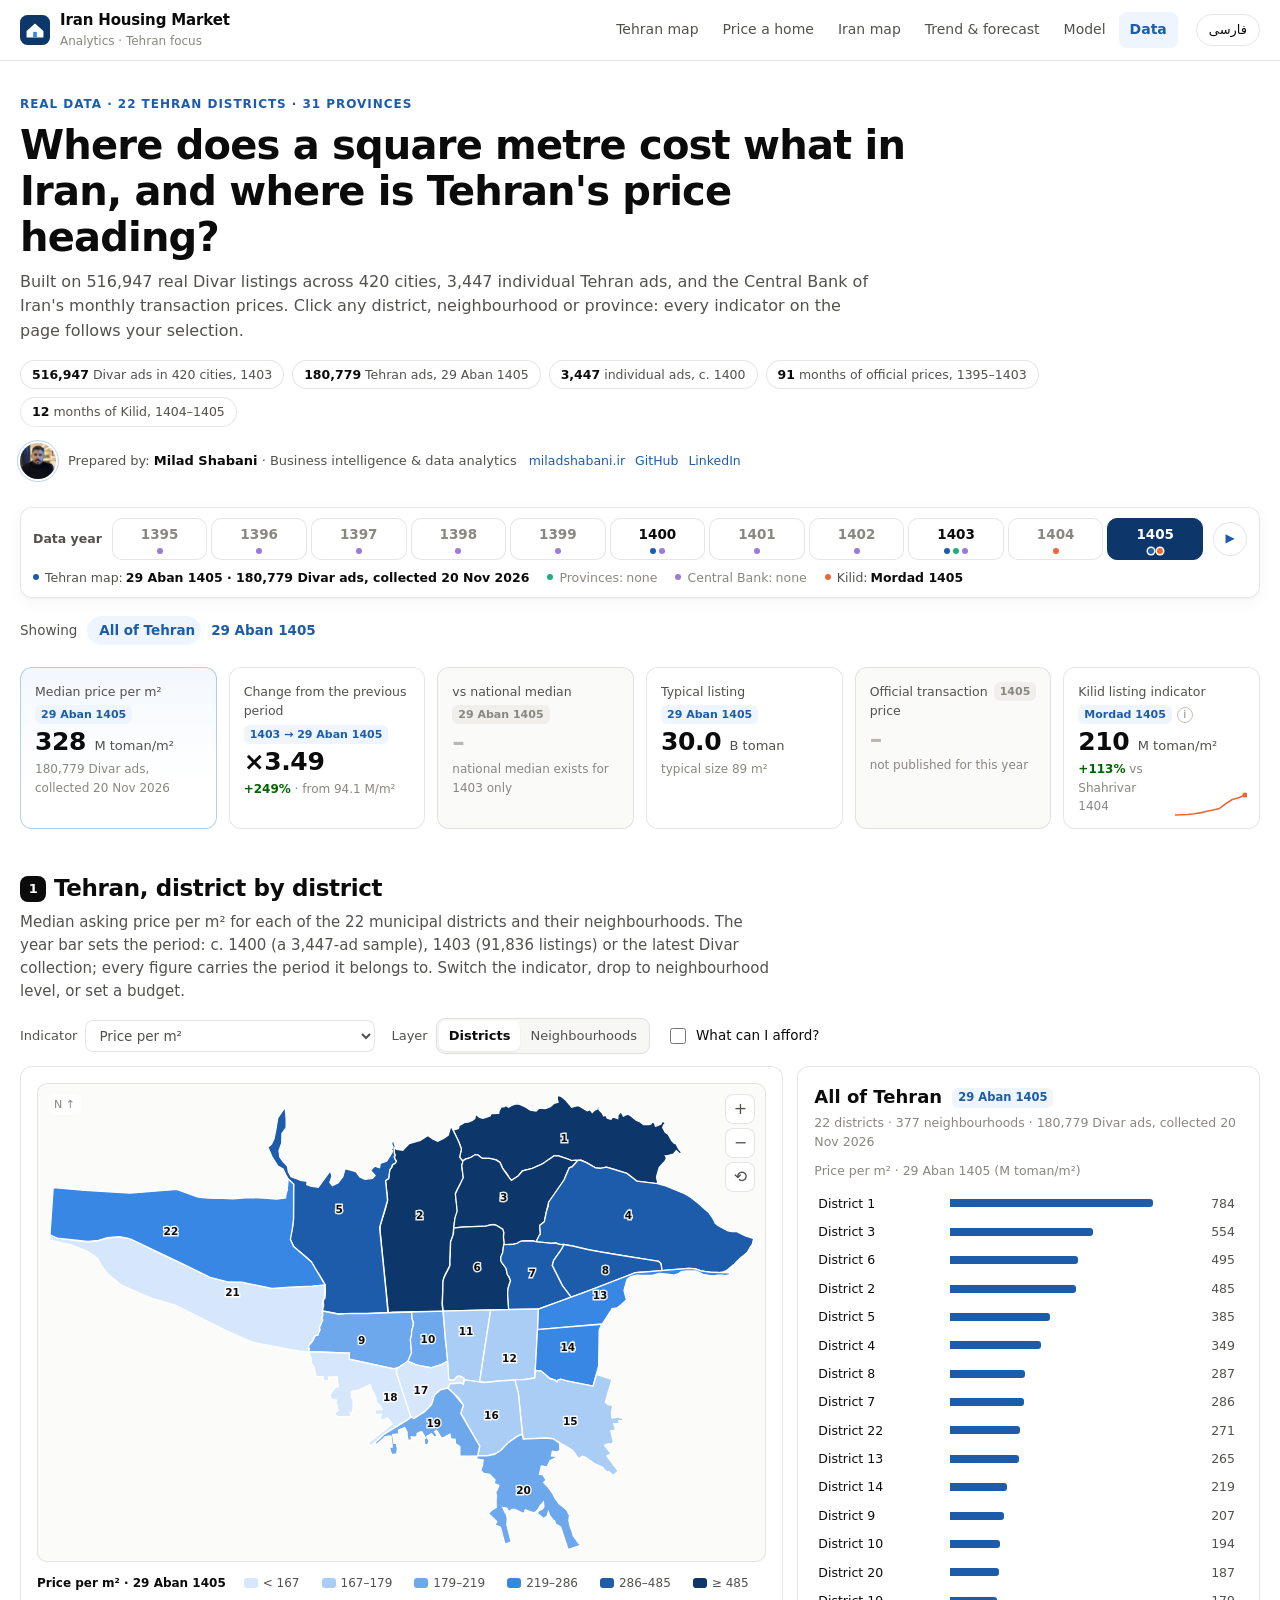
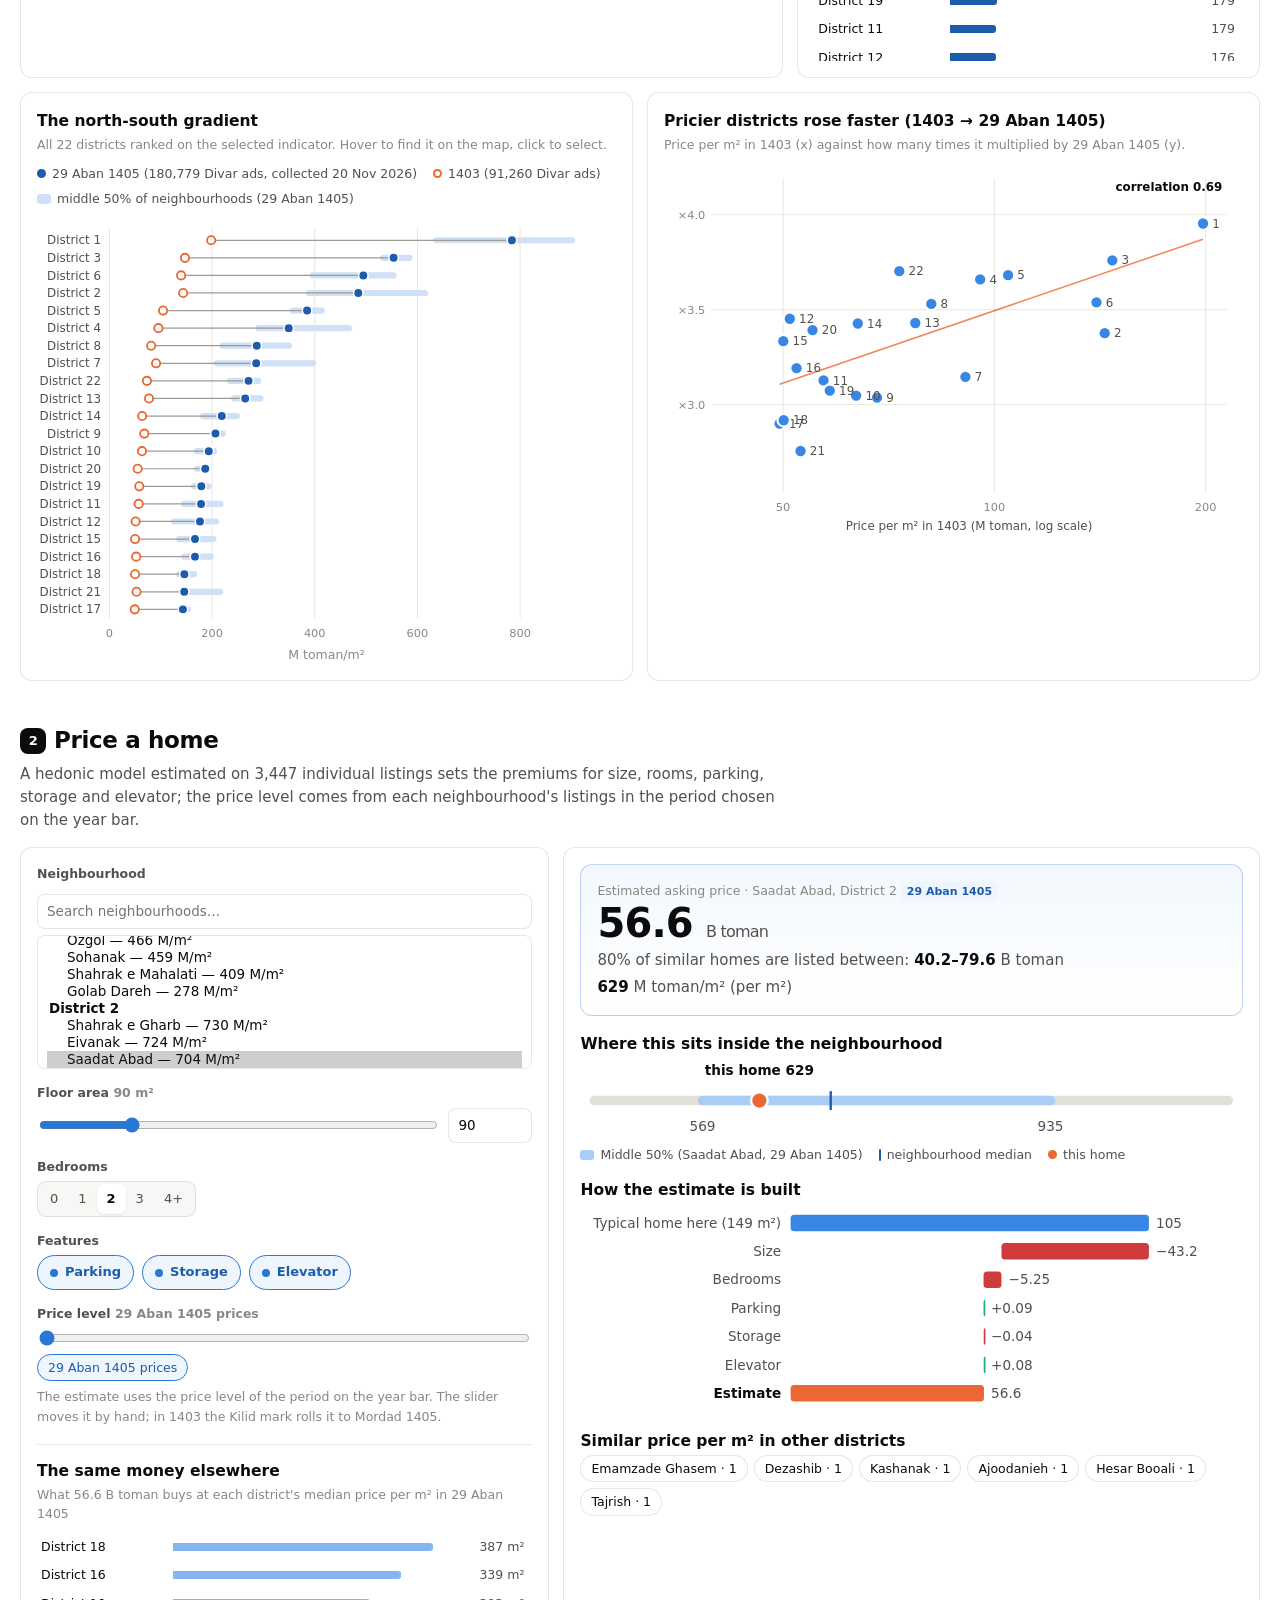
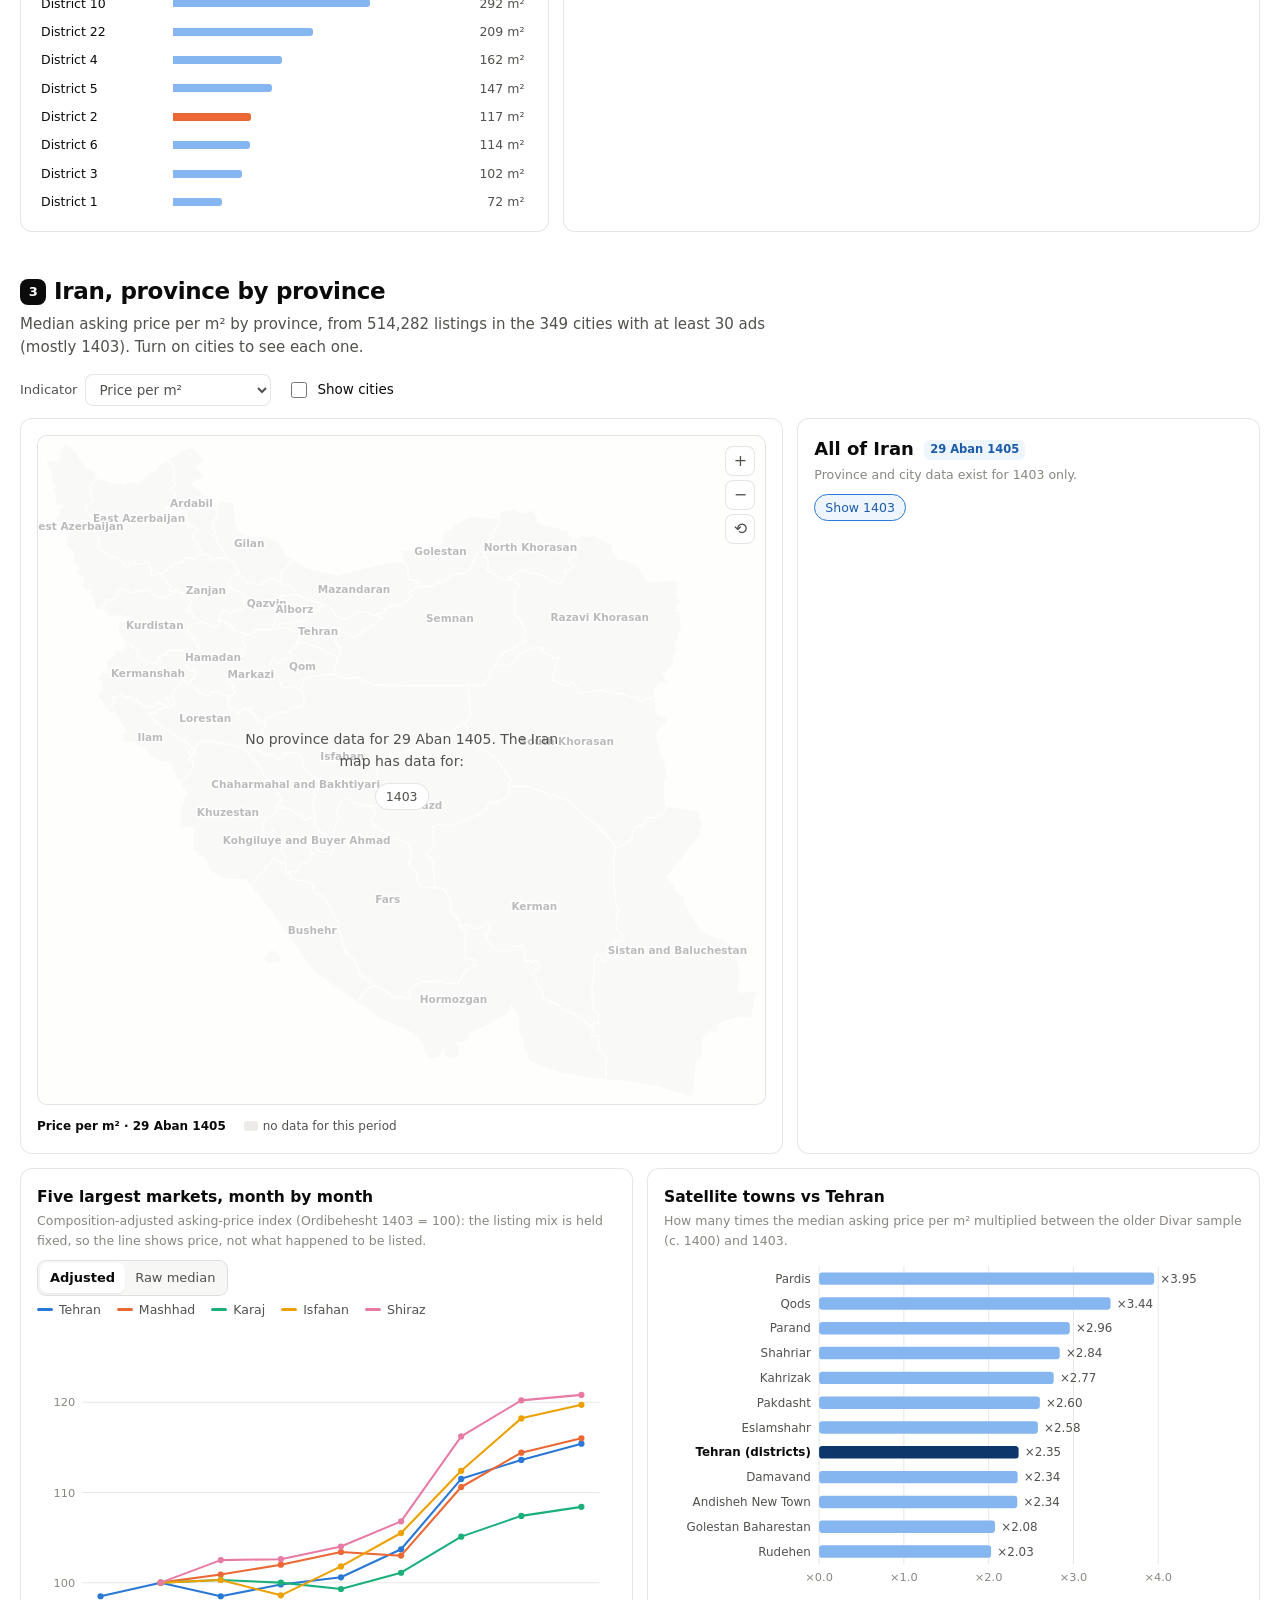
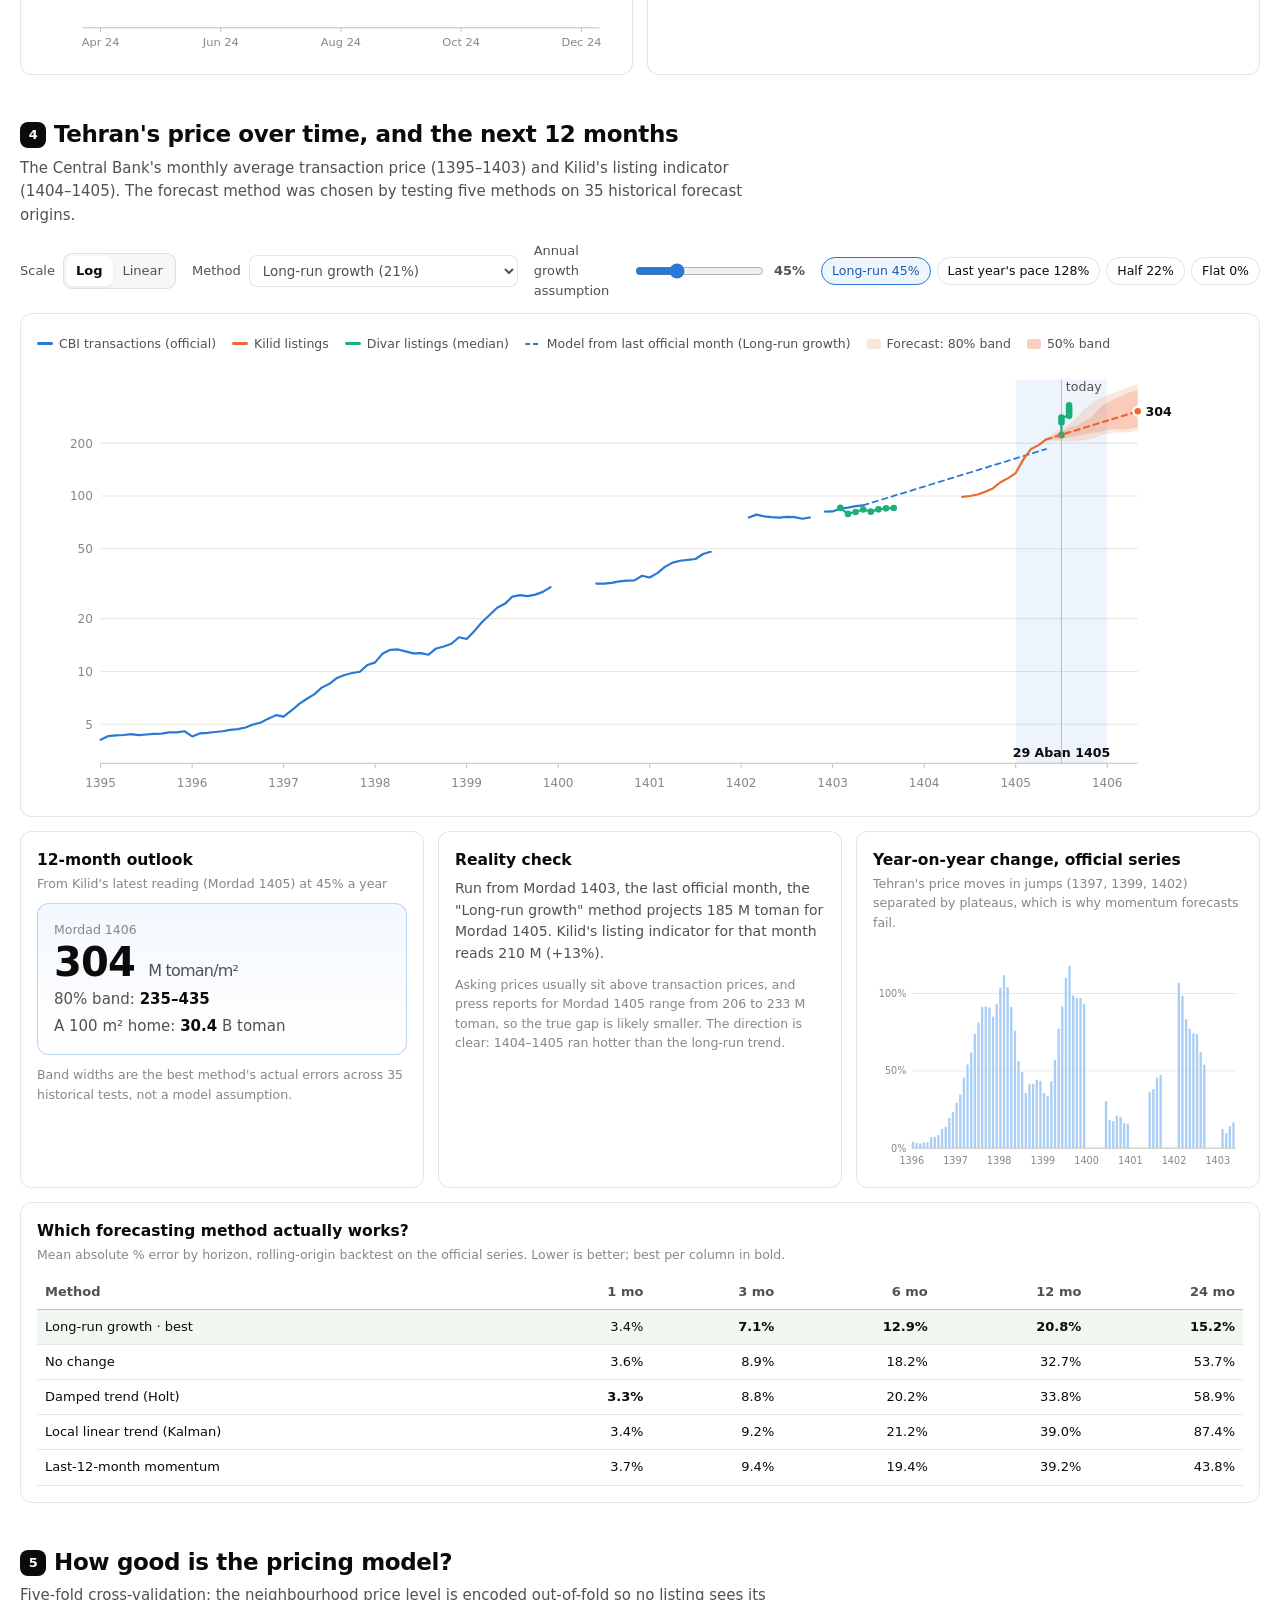
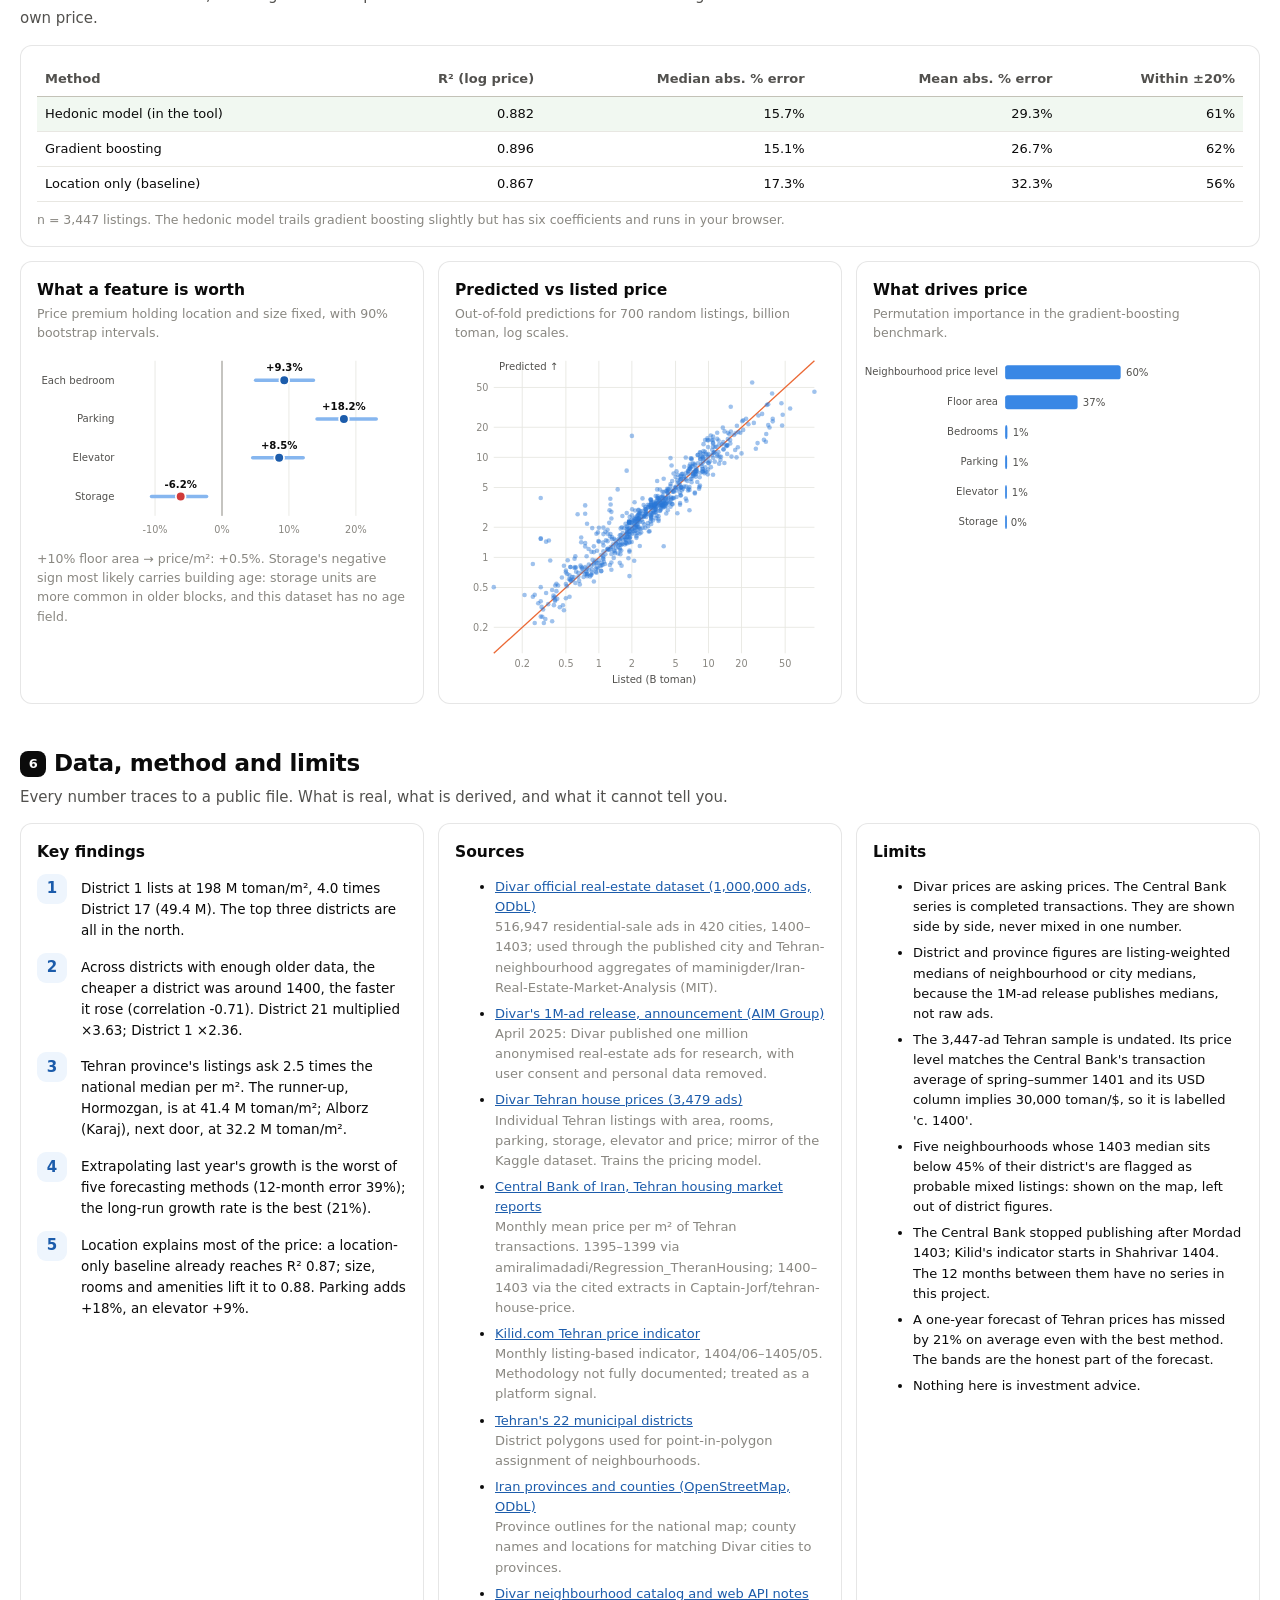
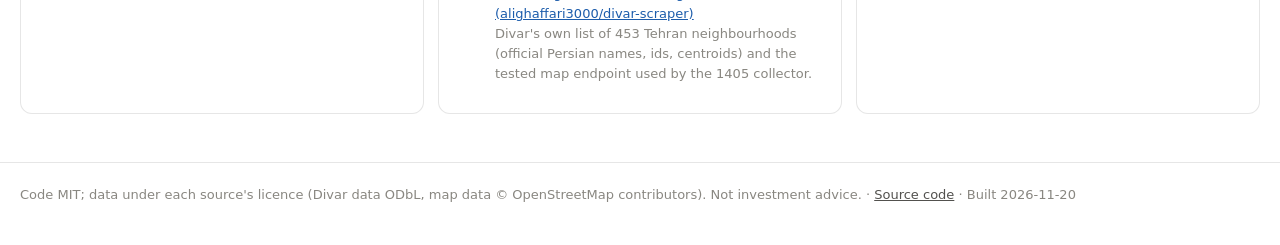
==== site/index.html @ e716de05 "Refresh Divar data (2026-11-20)" ====
<!doctype html>
<html lang="en" dir="ltr">
<head>
<meta charset="utf-8">
<meta name="viewport" content="width=device-width, initial-scale=1">
<title>Iran &amp; Tehran Housing Market Analytics</title>
<meta name="description" content="Built on 516,947 real Divar listings across 420 cities, 3,447 individual Tehran ads, and the Central Bank of Iran's monthly transaction prices. Click any district, neighbourhood or province: every indicator on the page follows your selection.">
<meta property="og:title" content="Iran &amp; Tehran Housing Market Analytics">
<meta property="og:description" content="Built on 516,947 real Divar listings across 420 cities, 3,447 individual Tehran ads, and the Central Bank of Iran's monthly transaction prices. Click any district, neighbourhood or province: every indicator on the page follows your selection.">
<meta name="theme-color" content="#ffffff">
<link rel="icon" href="data:image/svg+xml,%3Csvg xmlns='http://www.w3.org/2000/svg' viewBox='0 0 32 32'%3E%3Crect width='32' height='32' rx='8' fill='%230d366b'/%3E%3Cpath d='M7 17 16 9l9 8v7H7z' fill='%23fff'/%3E%3Crect x='14' y='18' width='4' height='6' fill='%233987e5'/%3E%3C/svg%3E">
<style>
/* Iran Housing Market Analytics - white, map-first, no external requests. */
:root {
  --bg: #ffffff;
  --card: #ffffff;
  --plane: #f7f7f5;
  --ink: #0b0b0b;
  --ink-2: #52514e;
  --muted: #898781;
  --grid: #e8e7e2;
  --axis: #c3c2b7;
  --line: rgba(11, 11, 11, .10);
  --accent: #2a78d6;
  --accent-ink: #1c5cab;
  --accent-wash: #eef5fd;
  --s1: #2a78d6; --s2: #eb6834; --s3: #1baf7a; --s4: #eda100; --s5: #e87ba4; --s7: #4a3aa7;
  --good: #0ca30c; --warn: #fab219; --crit: #d03b3b; --good-ink: #006300;
  --radius: 12px;
  --shadow: 0 1px 2px rgba(11, 11, 11, .04), 0 4px 16px rgba(11, 11, 11, .04);
  --font: system-ui, -apple-system, "Segoe UI", Roboto, "Helvetica Neue", Arial, sans-serif;
  color-scheme: light;
}
html[lang="fa"] { --font: "Vazirmatn", Tahoma, system-ui, sans-serif; }
* { box-sizing: border-box; }
html { scroll-behavior: smooth; scroll-padding-top: 76px; }
body { margin: 0; background: var(--bg); color: var(--ink); font: 15px/1.55 var(--font); -webkit-font-smoothing: antialiased; }
a { color: var(--accent-ink); }
button, input, select { font: inherit; color: inherit; }
.wrap { max-width: 1320px; margin: 0 auto; padding: 0 20px; }
@media (max-width: 640px) { .wrap { padding: 0 16px; } }

/* ---------- top bar */
.top { position: sticky; top: 0; z-index: 40; background: rgba(255,255,255,.94); backdrop-filter: saturate(1.4) blur(8px); border-bottom: 1px solid var(--line); }
.top .wrap { display: flex; align-items: center; gap: 18px; height: 60px; }
.brand { display: flex; align-items: center; gap: 10px; font-weight: 700; letter-spacing: -.01em; white-space: nowrap; }
.brand svg { flex: none; }
.brand small { display: block; font-weight: 500; color: var(--muted); font-size: 12px; letter-spacing: 0; }
.nav { display: flex; gap: 2px; margin-inline-start: auto; overflow-x: auto; scrollbar-width: none; }
.nav::-webkit-scrollbar { display: none; }
.nav a { padding: 7px 11px; border-radius: 8px; color: var(--ink-2); text-decoration: none; font-size: 14px; white-space: nowrap; }
.nav a:hover { background: var(--plane); color: var(--ink); }
.nav a.on { background: var(--accent-wash); color: var(--accent-ink); font-weight: 600; }
.lang { border: 1px solid var(--line); border-radius: 999px; padding: 5px 12px; text-decoration: none; color: var(--ink); font-size: 13px; white-space: nowrap; }
.lang:hover { border-color: var(--accent); }
@media (max-width: 900px) { .nav { display: none; } .brand small { display: none; } .lang { margin-inline-start: auto; } }

/* ---------- hero */
.hero { padding: 34px 0 10px; }
.eyebrow { font-size: 12px; letter-spacing: .08em; text-transform: uppercase; color: var(--accent-ink); font-weight: 700; }
html[lang="fa"] .eyebrow { letter-spacing: 0; }
h1 { font-size: clamp(26px, 3.4vw, 40px); line-height: 1.15; margin: 8px 0 10px; letter-spacing: -.02em; max-width: 920px; }
.lede { color: var(--ink-2); max-width: 860px; margin: 0; font-size: 16px; }
.pills { display: flex; flex-wrap: wrap; gap: 8px; margin-top: 16px; }
.pill { font-size: 12.5px; border: 1px solid var(--line); border-radius: 999px; padding: 4px 11px; color: var(--ink-2); background: #fff; }
.pill b { color: var(--ink); font-weight: 650; }

/* ---------- KPI strip */
.kpis { display: grid; grid-template-columns: repeat(6, minmax(0, 1fr)); gap: 12px; margin: 22px 0 8px; }
@media (max-width: 1100px) { .kpis { grid-template-columns: repeat(3, minmax(0, 1fr)); } }
@media (max-width: 560px) { .kpis { grid-template-columns: repeat(2, minmax(0, 1fr)); } }
.kpi { border: 1px solid var(--line); border-radius: var(--radius); padding: 14px 14px 12px; background: var(--card); position: relative; min-height: 118px; transition: border-color .15s, box-shadow .15s; }
.kpi:hover { border-color: rgba(42,120,214,.45); box-shadow: var(--shadow); }
.kpi .lab { font-size: 12.5px; color: var(--ink-2); display: flex; justify-content: space-between; gap: 6px; }
.kpi .val { font-size: 25px; font-weight: 700; letter-spacing: -.015em; margin-top: 4px; line-height: 1.15; }
.kpi .val small { font-size: 13px; font-weight: 500; color: var(--ink-2); letter-spacing: 0; }
.kpi .sub { font-size: 12px; color: var(--muted); margin-top: 3px; }
.kpi .delta-up { color: var(--good-ink); font-weight: 600; }
.kpi .delta-dn { color: #b0302f; font-weight: 600; }
.kpi svg.spark { position: absolute; inset-inline-end: 12px; bottom: 10px; }
.kpi.hero-kpi { background: linear-gradient(180deg, #f3f8fe 0, #fff 70%); border-color: rgba(42,120,214,.35); }
.info { width: 16px; height: 16px; border-radius: 50%; border: 1px solid var(--axis); color: var(--muted); font-size: 11px; line-height: 14px; text-align: center; cursor: help; flex: none; }
.scopebar { display: flex; align-items: center; gap: 10px; flex-wrap: wrap; font-size: 13.5px; color: var(--ink-2); margin-top: 18px; }
.scope-chip { display: inline-flex; align-items: center; gap: 8px; background: var(--accent-wash); color: var(--accent-ink); border-radius: 999px; padding: 4px 6px 4px 12px; font-weight: 650; }
.scope-chip button { border: 0; background: #fff; border-radius: 999px; width: 22px; height: 22px; cursor: pointer; color: var(--ink-2); line-height: 22px; padding: 0; }
.scope-chip button:hover { color: var(--crit); }

/* ---------- sections & cards */
section.block { padding: 34px 0 8px; scroll-margin-top: 170px; }
.sec-head { display: flex; align-items: end; justify-content: space-between; gap: 20px; flex-wrap: wrap; margin-bottom: 14px; }
.sec-head h2 { margin: 0; font-size: 23px; letter-spacing: -.015em; }
.sec-head p { margin: 4px 0 0; color: var(--ink-2); max-width: 760px; }
.num { display: inline-grid; place-items: center; width: 26px; height: 26px; border-radius: 8px; background: var(--ink); color: #fff; font-size: 13px; font-weight: 700; margin-inline-end: 8px; vertical-align: 3px; }
.card { background: var(--card); border: 1px solid var(--line); border-radius: var(--radius); padding: 16px; min-width: 0; }
.card h3 { margin: 0 0 2px; font-size: 15.5px; }
.card .note { color: var(--muted); font-size: 12.5px; margin: 2px 0 10px; }
.grid { display: grid; gap: 14px; }
.g-map { grid-template-columns: minmax(0, 1.65fr) minmax(0, 1fr); }
.g-2 { grid-template-columns: repeat(2, minmax(0, 1fr)); }
.g-3 { grid-template-columns: repeat(3, minmax(0, 1fr)); }
.g-val { grid-template-columns: minmax(0, .95fr) minmax(0, 1.25fr); }
@media (max-width: 1000px) { .g-map, .g-2, .g-3, .g-val { grid-template-columns: minmax(0, 1fr); } }

/* ---------- controls */
.controls { display: flex; flex-wrap: wrap; gap: 10px 16px; align-items: center; margin-bottom: 12px; }
.ctl { display: flex; align-items: center; gap: 8px; font-size: 13px; color: var(--ink-2); }
.seg { display: inline-flex; border: 1px solid var(--line); border-radius: 9px; padding: 2px; background: var(--plane); }
.seg button { border: 0; background: transparent; padding: 5px 10px; border-radius: 7px; cursor: pointer; font-size: 13px; color: var(--ink-2); white-space: nowrap; }
.seg button[aria-pressed="true"] { background: #fff; color: var(--ink); font-weight: 650; box-shadow: 0 1px 2px rgba(0,0,0,.08); }
select, input[type=number], input[type=search] { border: 1px solid var(--line); border-radius: 8px; padding: 6px 9px; background: #fff; font-size: 13.5px; min-width: 0; }
select:focus, input:focus, button:focus-visible { outline: 2px solid var(--accent); outline-offset: 1px; }
input[type=range] { accent-color: var(--accent); }
.switch { display: inline-flex; align-items: center; gap: 7px; cursor: pointer; user-select: none; font-size: 13.5px; }
.switch input { accent-color: var(--accent); width: 16px; height: 16px; }

/* ---------- map */
.mapbox { position: relative; border-radius: 10px; overflow: hidden; background: #fbfbfa; border: 1px solid var(--line); touch-action: none; }
.mapbox svg { display: block; width: 100%; height: auto; cursor: grab; }
.mapbox svg.dragging { cursor: grabbing; }
.zoom { position: absolute; inset-inline-end: 10px; top: 10px; display: flex; flex-direction: column; gap: 4px; }
.zoom button { width: 30px; height: 30px; border: 1px solid var(--line); background: #fff; border-radius: 8px; cursor: pointer; font-size: 16px; line-height: 1; color: var(--ink-2); }
.zoom button:hover { color: var(--ink); border-color: var(--accent); }
.compass { position: absolute; inset-inline-start: 10px; top: 10px; font-size: 11px; color: var(--muted); background: rgba(255,255,255,.85); border-radius: 6px; padding: 2px 6px; }
.dist { stroke: #fff; stroke-width: 1.3; vector-effect: non-scaling-stroke; cursor: pointer; transition: opacity .15s; }
.dist:hover { stroke: var(--ink); stroke-width: 1.6; }
.dist.sel { stroke: var(--ink); stroke-width: 2.6; }
.dist.dim { opacity: .28; }
.dlabel { font-size: 11px; font-weight: 700; fill: var(--ink); paint-order: stroke; stroke: rgba(255,255,255,.92); stroke-width: 3px; pointer-events: none; text-anchor: middle; dominant-baseline: middle; }
.hood { stroke: #fff; stroke-width: 1.2; vector-effect: non-scaling-stroke; cursor: pointer; }
.hood:hover, .hood.sel { stroke: var(--ink); stroke-width: 2; }
.hood.flag { stroke: var(--crit); stroke-dasharray: 2 2; }
.prov { stroke: #fff; stroke-width: 1; vector-effect: non-scaling-stroke; cursor: pointer; }
.prov:hover { stroke: var(--ink); stroke-width: 1.5; }
.prov.sel { stroke: var(--ink); stroke-width: 2.4; }
.prov.dim { opacity: .3; }
.city { stroke: #fff; stroke-width: 1; vector-effect: non-scaling-stroke; cursor: pointer; fill-opacity: .9; }
.city:hover { stroke: var(--ink); stroke-width: 1.8; }
.legend { display: flex; flex-wrap: wrap; align-items: center; gap: 6px 14px; margin-top: 10px; font-size: 12px; color: var(--ink-2); }
.legend .ramp { display: inline-flex; border-radius: 4px; overflow: hidden; }
.legend .bin { display: inline-flex; align-items: center; gap: 5px; cursor: pointer; padding: 2px 4px; border-radius: 5px; }
.legend .bin:hover, .legend .bin.on { background: var(--plane); }
.legend .sw { width: 14px; height: 10px; border-radius: 3px; display: inline-block; }
.legend .title { color: var(--ink); font-weight: 600; }

/* ---------- side panel */
.side h3 { font-size: 18px; margin: 0; }
.side .kv { display: grid; grid-template-columns: repeat(3, minmax(0, 1fr)); gap: 8px; margin: 12px 0; }
.side .kv div { background: var(--plane); border-radius: 9px; padding: 8px 10px; }
.side .kv b { display: block; font-size: 16.5px; }
.side .kv span { font-size: 11.5px; color: var(--ink-2); }
.barlist { display: flex; flex-direction: column; gap: 3px; max-height: 470px; overflow-y: auto; padding-inline-end: 4px; }
.barrow { display: grid; grid-template-columns: 124px minmax(0, 1fr) 70px; align-items: center; gap: 8px; font-size: 12.5px; padding: 3px 4px; border-radius: 6px; cursor: pointer; }
.barrow:hover, .barrow.hl { background: var(--plane); }
.barrow.sel { background: var(--accent-wash); }
.barrow .nm { white-space: nowrap; overflow: hidden; text-overflow: ellipsis; color: var(--ink); }
.barrow .v { text-align: end; font-variant-numeric: tabular-nums; color: var(--ink-2); }
.barrow .track { position: relative; display: block; height: 14px; }
.barrow .track i { position: absolute; top: 50%; transform: translateY(-50%); display: block; }
.barrow .track .bar { inset-inline-start: 0; height: 8px; border-radius: 2px; }
html[dir="ltr"] .barrow .track .bar { border-radius: 0 3px 3px 0; }
html[dir="rtl"] .barrow .track .bar { border-radius: 3px 0 0 3px; }
.barrow .track .band { height: 5px; border-radius: 3px; background: #cfe0f7; }
.barrow .track .dot { width: 9px; height: 9px; border-radius: 50%; margin-inline-start: -4.5px; box-shadow: 0 0 0 2px #fff; }

/* ---------- tooltip */
.tip { position: fixed; z-index: 100; pointer-events: none; background: #fff; border: 1px solid var(--line); border-radius: 10px; box-shadow: 0 6px 24px rgba(11,11,11,.12); padding: 9px 11px; font-size: 12.5px; min-width: 150px; max-width: 280px; opacity: 0; transition: opacity .08s; }
.tip.on { opacity: 1; }
.tip .t { font-weight: 700; font-size: 13.5px; margin-bottom: 2px; }
.tip .r { display: flex; justify-content: space-between; gap: 14px; color: var(--ink-2); }
.tip .r b { color: var(--ink); font-variant-numeric: tabular-nums; }
.tip .k { display: inline-block; width: 12px; height: 2px; vertical-align: middle; margin-inline-end: 6px; border-radius: 1px; }
.tip .m { color: var(--muted); font-size: 11.5px; margin-top: 4px; }

/* ---------- charts */
.chart { width: 100%; }
.chart svg { display: block; width: 100%; height: auto; overflow: visible; }
.axis text { font-size: 11px; fill: var(--muted); }
.axis line, .axis path { stroke: var(--axis); }
.gridl { stroke: var(--grid); stroke-width: 1; }
.clabel { font-size: 11.5px; fill: var(--ink-2); }
.clabel.b { fill: var(--ink); font-weight: 650; }
.keyrow { display: flex; flex-wrap: wrap; gap: 6px 16px; font-size: 12.5px; color: var(--ink-2); margin: 4px 0 8px; }
.keyrow span { display: inline-flex; align-items: center; gap: 6px; }
.keyrow i { width: 16px; height: 3px; border-radius: 2px; display: inline-block; }
.keyrow i.dash { background: repeating-linear-gradient(90deg, currentColor 0 5px, transparent 5px 8px) !important; height: 2px; }
.keyrow i.box { height: 10px; width: 14px; border-radius: 3px; }

/* ---------- valuation */
.form { display: grid; gap: 14px; }
.field label { display: block; font-size: 12.5px; color: var(--ink-2); margin-bottom: 5px; font-weight: 600; }
.field .row { display: flex; gap: 8px; align-items: center; }
.field .row input[type=range] { flex: 1; }
.field .row input[type=number] { width: 84px; }
.hoodpick { display: grid; grid-template-columns: minmax(0, 1fr); gap: 6px; }
.toggles { display: flex; flex-wrap: wrap; gap: 8px; }
.tog { border: 1px solid var(--line); border-radius: 999px; padding: 6px 12px; background: #fff; cursor: pointer; font-size: 13px; display: inline-flex; gap: 7px; align-items: center; }
.tog[aria-pressed="true"] { border-color: var(--accent); background: var(--accent-wash); color: var(--accent-ink); font-weight: 650; }
.tog .dot { width: 8px; height: 8px; border-radius: 50%; background: var(--axis); }
.tog[aria-pressed="true"] .dot { background: var(--accent); }
.estimate { border-radius: 12px; padding: 16px; background: linear-gradient(180deg, #f3f8fe, #fff); border: 1px solid rgba(42,120,214,.3); }
.estimate .big { font-size: 40px; font-weight: 750; letter-spacing: -.02em; line-height: 1.1; }
.estimate .big small { font-size: 16px; font-weight: 500; color: var(--ink-2); }
.estimate .range { color: var(--ink-2); margin-top: 4px; }
.estimate .range b { color: var(--ink); }
.chips { display: flex; flex-wrap: wrap; gap: 6px; }
.chip { border: 1px solid var(--line); border-radius: 999px; padding: 3px 10px; font-size: 12.5px; background: #fff; cursor: pointer; }
.chip:hover { border-color: var(--accent); color: var(--accent-ink); }
.chip.on { background: var(--accent-wash); border-color: var(--accent); color: var(--accent-ink); }

/* ---------- tables */
table.t { width: 100%; border-collapse: collapse; font-size: 13px; }
table.t th { text-align: start; font-weight: 600; color: var(--ink-2); border-bottom: 1px solid var(--axis); padding: 7px 8px; white-space: nowrap; }
table.t td { border-bottom: 1px solid var(--grid); padding: 7px 8px; font-variant-numeric: tabular-nums; }
table.t tr.best td { background: #f1f8f1; }
table.t td.n, table.t th.n { text-align: end; }
.tscroll { overflow-x: auto; }

/* ---------- misc */
.callout { border-inline-start: 3px solid var(--accent); background: var(--accent-wash); padding: 10px 14px; border-radius: 0 10px 10px 0; font-size: 14px; color: var(--ink); margin: 0 0 12px; }
html[dir="rtl"] .callout { border-radius: 10px 0 0 10px; }
.callout.warn { border-color: var(--warn); background: #fff8e8; }
.finding { display: grid; grid-template-columns: 34px minmax(0, 1fr); gap: 10px; align-items: start; }
.finding .ic { width: 30px; height: 30px; border-radius: 9px; display: grid; place-items: center; background: var(--accent-wash); color: var(--accent-ink); font-weight: 800; }
.finding p { margin: 3px 0 0; color: var(--ink-2); font-size: 13.5px; }
.finding h4 { margin: 0; font-size: 14.5px; }
.src { font-size: 13px; }
.src li { margin-bottom: 6px; }
footer { border-top: 1px solid var(--line); margin-top: 40px; padding: 22px 0 40px; color: var(--muted); font-size: 13px; }
footer a { color: var(--ink-2); }
.muted { color: var(--muted); }
.nowrap { white-space: nowrap; }
.ltr { direction: ltr; unicode-bidi: isolate; }
.sr { position: absolute; width: 1px; height: 1px; overflow: hidden; clip: rect(0 0 0 0); }
.budget { display: none; gap: 10px 16px; flex-wrap: wrap; align-items: center; background: var(--plane); border-radius: 10px; padding: 8px 12px; margin-bottom: 10px; font-size: 13px; }
.budget.on { display: flex; }
.budget input[type=number] { width: 80px; }
@media print { .top, .zoom, .controls { display: none; } }

.kpi.has-spark .sub { padding-inline-end: 82px; }
svg [tabindex]:focus { outline: none; }
svg [tabindex]:focus-visible { stroke: #0b0b0b; stroke-width: 2.4; }
@media (max-width: 560px) {
  .kpi.has-spark .sub { padding-inline-end: 0; }
  .kpi svg.spark { position: static; display: block; margin-top: 6px; }
  .kpi .val { font-size: 22px; }
}

/* ---------- producer card */

/* ---------- producer (one short line) */
.author { display: flex; align-items: center; flex-wrap: wrap; gap: 6px 12px; margin-top: 16px; font-size: 13px; color: var(--ink-2); }
.author img { width: 36px; height: 36px; border-radius: 50%; object-fit: cover; flex: none; box-shadow: 0 0 0 2px #fff, 0 0 0 3px rgba(42,120,214,.3); }
.author-txt b { color: var(--ink); font-weight: 700; }
.author-links { display: inline-flex; gap: 10px; }
.author-links a { text-decoration: none; font-size: 12.5px; }
.author-links a:hover { text-decoration: underline; }
@media (max-width: 560px) { .author-role { display: none; } }

/* ---------- year bar: one period drives every figure */
.yearbar { position: sticky; top: 60px; z-index: 30; margin-top: 18px; padding: 10px 12px; background: rgba(255,255,255,.96); backdrop-filter: saturate(1.4) blur(8px); border: 1px solid var(--line); border-radius: var(--radius); box-shadow: var(--shadow); }
.yb-row { display: flex; align-items: center; gap: 10px; }
.yb-title { font-size: 12.5px; font-weight: 700; color: var(--ink-2); white-space: nowrap; }
.yb-years { display: flex; gap: 4px; flex: 1; min-width: 0; overflow-x: auto; scrollbar-width: none; }
.yb-years::-webkit-scrollbar { display: none; }
.yb-y { flex: 1 0 auto; min-width: 50px; display: flex; flex-direction: column; align-items: center; gap: 3px; padding: 5px 6px 5px; border: 1px solid var(--line); border-radius: 10px; background: #fff; color: var(--muted); font: inherit; cursor: pointer; }
.yb-y b { font-size: 13.5px; font-weight: 550; font-variant-numeric: tabular-nums; }
.yb-y.map { color: var(--ink); }
.yb-y.map b { font-weight: 700; }
.yb-y:hover { border-color: var(--accent); }
.yb-y.on { background: #0d366b; border-color: #0d366b; color: #fff; }
.yb-dots { display: flex; gap: 3px; height: 6px; }
.yb-dot { display: inline-block; width: 6px; height: 6px; border-radius: 50%; flex: none; }
.yb-dot.t { background: #1c5cab; } .yb-dot.i { background: #1baf7a; } .yb-dot.c { background: #9b7bd8; } .yb-dot.k { background: #eb6834; }
.yb-y.on .yb-dot { box-shadow: 0 0 0 1.5px #fff; }
.yb-play { flex: none; width: 34px; height: 34px; border-radius: 50%; border: 1px solid var(--line); background: #fff; color: var(--accent-ink); cursor: pointer; font-size: 12px; }
.yb-play[aria-pressed="true"] { background: var(--accent-wash); border-color: var(--accent); }
.yb-status { display: flex; flex-wrap: wrap; gap: 3px 18px; margin-top: 8px; font-size: 12.5px; color: var(--ink-2); }
.yb-s { display: inline-flex; align-items: center; white-space: nowrap; }
.yb-s .yb-dot { margin-inline-end: 6px; }
.yb-s b { color: var(--ink); font-weight: 650; margin-inline-start: 3px; }
.yb-s.off, .yb-s.off b { color: var(--muted); font-weight: 450; }
@media (max-width: 640px) {
  .yearbar { padding: 8px; border-radius: 10px; }
  .yb-title { display: none; }
  .yb-y { min-width: 44px; padding: 4px 4px; }
  .yb-status { flex-wrap: nowrap; overflow-x: auto; scrollbar-width: none; font-size: 11.5px; gap: 12px; }
  section.block { scroll-margin-top: 150px; }
}

/* ---------- which time a figure belongs to */
.when { display: inline-block; font-size: 11px; font-weight: 650; color: var(--accent-ink); background: var(--accent-wash); border-radius: 6px; padding: 1px 6px; white-space: nowrap; vertical-align: middle; }
h3 .when { font-size: 11.5px; margin-inline-start: 4px; }
.kpi .lab { flex-wrap: wrap; align-items: flex-start; row-gap: 4px; }
.kpi .lab > span:first-child { flex: 1 1 8.5em; }
.kpi .lab-r { display: inline-flex; align-items: center; gap: 5px; flex: none; }
.kpi.na { background: #fafaf8; }
.kpi.na .val { color: #b9b7b0; }
.kpi.na .when { color: var(--muted); background: #f0efeb; }
.scope-when { font-weight: 650; color: var(--accent-ink); }
.tip .sep { border-top: 1px solid var(--line); margin: 6px 0 3px; padding-top: 4px; font-size: 11px; color: var(--muted); }
.tip .r.on b, .tip .r.on span { color: var(--accent-ink); font-weight: 700; }
.map-na { position: absolute; inset: 0; display: flex; flex-direction: column; align-items: center; justify-content: center; gap: 10px; padding: 24px; text-align: center; background: rgba(255,255,255,.72); font-size: 14px; color: var(--ink-2); }
.map-na[hidden] { display: none; }
.map-na p { margin: 0; max-width: 340px; }
</style>
</head>
<body>
<header class="top">
  <div class="wrap">
    <div class="brand">
      <svg width="30" height="30" viewBox="0 0 32 32" aria-hidden="true"><rect width="32" height="32" rx="8" fill="#0d366b"/><path d="M7 17 16 9l9 8v7H7z" fill="#fff"/><rect x="14" y="18" width="4" height="6" fill="#3987e5"/></svg>
      <div>Iran Housing Market<small>Analytics · Tehran focus</small></div>
    </div>
    <nav class="nav" aria-label="sections">
      <a href="#tehran">Tehran map</a><a href="#pricing">Price a home</a><a href="#iran">Iran map</a><a href="#forecast">Trend &amp; forecast</a><a href="#model">Model</a><a href="#data">Data</a>
    </nav>
    <a class="lang" href="index.fa.html" hreflang="fa">فارسی</a>
  </div>
</header>

<main class="wrap">
  <div class="hero">
    <div class="eyebrow">Real data · 22 Tehran districts · 31 provinces</div>
    <h1>Where does a square metre cost what in Iran, and where is Tehran's price heading?</h1>
    <p class="lede">Built on 516,947 real Divar listings across 420 cities, 3,447 individual Tehran ads, and the Central Bank of Iran's monthly transaction prices. Click any district, neighbourhood or province: every indicator on the page follows your selection.</p>
    <div class="pills" id="pills"></div>
    <div class="author" aria-label="Prepared by">
      <img src="[data-uri]" alt="" width="36" height="36">
      <span class="author-txt">Prepared by: <b>Milad Shabani</b> <span class="author-role">· Business intelligence &amp; data analytics</span></span>
      <span class="author-links"><a href="https://miladshabani.ir/en/" target="_blank" rel="noopener">miladshabani.ir</a><a href="https://github.com/Milad-Shabani" target="_blank" rel="noopener">GitHub</a><a href="https://www.linkedin.com/in/milad-shabani97/" target="_blank" rel="noopener">LinkedIn</a></span>
    </div>
  </div>

  <div class="yearbar" role="group" aria-label="Data year">
    <div class="yb-row">
      <span class="yb-title">Data year</span>
      <div class="yb-years" id="ybYears"></div>
      <button class="yb-play" id="ybPlay" type="button" title="Play through the years" aria-label="Play through the years" aria-pressed="false">▶</button>
    </div>
    <div class="yb-status" id="ybStatus" aria-live="polite"></div>
  </div>
  <div class="scopebar"><span>Showing</span><span class="scope-chip" id="scopeChip"></span><span class="scope-when" id="scopeWhen"></span></div>
  <div class="kpis" id="kpis" aria-live="polite"></div>

  <section class="block" id="tehran">
    <div class="sec-head"><div><h2><span class="num">1</span>Tehran, district by district</h2><p>Median asking price per m² for each of the 22 municipal districts and their neighbourhoods. The year bar sets the period: c. 1400 (a 3,447-ad sample), 1403 (91,836 listings) or the latest Divar collection; every figure carries the period it belongs to. Switch the indicator, drop to neighbourhood level, or set a budget.</p></div></div>
    <div class="controls">
      <label class="ctl">Indicator <select id="tMetric"></select></label>
      <div class="ctl">Layer <div class="seg" id="tLayer"><button data-v="d" aria-pressed="true">Districts</button><button data-v="h" aria-pressed="false">Neighbourhoods</button></div></div>
      <label class="switch"><input type="checkbox" id="tBudgetOn"> What can I afford?</label>
    </div>
    <div class="budget" id="tBudget">
      <label class="ctl">Budget <input type="number" id="bAmt" min="0.5" max="200" step="0.5" value="8"> billion toman</label>
      <label class="ctl">for <input type="number" id="bSize" min="30" max="400" step="5" value="75"> m²</label>
      <input type="range" id="bAmtR" min="0.5" max="60" step="0.5" value="8" style="flex:1;min-width:140px" aria-label="Budget">
      <span id="bCount" class="muted"></span>
    </div>
    <div class="grid g-map">
      <div class="card">
        <div class="mapbox" id="tMapBox">
          <svg id="tMap" role="img" aria-label="Tehran, district by district"></svg>
          <div class="compass">N ↑</div>
          <div class="map-na" id="tNA" hidden></div>
          <div class="zoom"><button data-z="in" title="Zoom in" aria-label="Zoom in">+</button><button data-z="out" title="Zoom out" aria-label="Zoom out">−</button><button data-z="reset" title="Reset view" aria-label="Reset view">⟲</button></div>
        </div>
        <div class="legend" id="tLegend"></div>
      </div>
      <div class="card side" id="tSide"></div>
    </div>
    <div class="grid g-2" style="margin-top:14px">
      <div class="card"><h3>The north-south gradient</h3><p class="note">All 22 districts ranked on the selected indicator. Hover to find it on the map, click to select.</p><div class="chart" id="tRank"></div></div>
      <div class="card"><h3 id="catchTitle">Cheaper districts rose faster</h3><p class="note" id="catchDesc">Price per m² c. 1400 (x) against how many times it multiplied by 1403 (y). Districts with fewer than 15 ads in the older sample are left out.</p><div class="chart" id="tCatch"></div></div>
    </div>
  </section>

  <section class="block" id="pricing">
    <div class="sec-head"><div><h2><span class="num">2</span>Price a home</h2><p>A hedonic model estimated on 3,447 individual listings sets the premiums for size, rooms, parking, storage and elevator; the price level comes from each neighbourhood's listings in the period chosen on the year bar.</p></div></div>
    <div class="grid g-val">
      <div class="card">
        <div class="form">
          <div class="field hoodpick"><label for="vSearch">Neighbourhood</label>
            <input type="search" id="vSearch" placeholder="Search neighbourhoods…" autocomplete="off">
            <select id="vHood" size="7"></select></div>
          <div class="field"><label for="vArea">Floor area <span id="vAreaOut" class="muted"></span></label>
            <div class="row"><input type="range" id="vArea" min="30" max="300" step="1" value="90"><input type="number" id="vAreaN" min="20" max="600" value="90"></div></div>
          <div class="field"><label>Bedrooms</label><div class="seg" id="vRooms"><button data-v="0">0</button><button data-v="1">1</button><button data-v="2" aria-pressed="true">2</button><button data-v="3">3</button><button data-v="4">4+</button></div></div>
          <div class="field"><label>Features</label><div class="toggles">
            <button class="tog" id="vPark" aria-pressed="true"><span class="dot"></span>Parking</button>
            <button class="tog" id="vStor" aria-pressed="true"><span class="dot"></span>Storage</button>
            <button class="tog" id="vElev" aria-pressed="true"><span class="dot"></span>Elevator</button></div></div>
          <div class="field"><label for="vRoll">Price level <span id="vRollOut" class="muted"></span></label>
            <div class="row"><input type="range" id="vRoll" min="0" max="250" step="1" value="0"></div>
            <div class="chips" id="vRollChips" style="margin-top:6px"></div>
            <p class="note" style="margin:6px 0 0">The estimate uses the price level of the period on the year bar. The slider moves it by hand; in 1403 the Kilid mark rolls it to Mordad 1405.</p></div>
        </div>
        <div id="vLeft" style="margin-top:18px;border-top:1px solid var(--grid);padding-top:14px"></div>
      </div>
      <div class="card" id="vOut"></div>
    </div>
  </section>

  <section class="block" id="iran">
    <div class="sec-head"><div><h2><span class="num">3</span>Iran, province by province</h2><p>Median asking price per m² by province, from 514,282 listings in the 349 cities with at least 30 ads (mostly 1403). Turn on cities to see each one.</p></div></div>
    <div class="controls">
      <label class="ctl">Indicator <select id="iMetric"></select></label>
      <label class="switch"><input type="checkbox" id="iCities"> Show cities</label>
    </div>
    <div class="grid g-map">
      <div class="card">
        <div class="mapbox" id="iMapBox">
          <svg id="iMap" role="img" aria-label="Iran, province by province"></svg>
          <div class="map-na" id="iNA" hidden></div>
          <div class="zoom"><button data-z="in" title="Zoom in" aria-label="Zoom in">+</button><button data-z="out" title="Zoom out" aria-label="Zoom out">−</button><button data-z="reset" title="Reset view" aria-label="Reset view">⟲</button></div>
        </div>
        <div class="legend" id="iLegend"></div>
      </div>
      <div class="card side" id="iSide"></div>
    </div>
    <div class="grid g-2" style="margin-top:14px">
      <div class="card"><h3>Five largest markets, month by month</h3><p class="note">Composition-adjusted asking-price index (Ordibehesht 1403 = 100): the listing mix is held fixed, so the line shows price, not what happened to be listed.</p>
        <div class="controls" style="margin-bottom:4px"><div class="seg" id="mMode"><button data-v="adj" aria-pressed="true">Adjusted</button><button data-v="raw" aria-pressed="false">Raw median</button></div></div>
        <div class="keyrow" id="mKey"></div><div class="chart" id="mChart"></div></div>
      <div class="card"><h3>Satellite towns vs Tehran</h3><p class="note">How many times the median asking price per m² multiplied between the older Divar sample (c. 1400) and 1403.</p><div class="chart" id="satChart"></div></div>
    </div>
  </section>

  <section class="block" id="forecast">
    <div class="sec-head"><div><h2><span class="num">4</span>Tehran's price over time, and the next 12 months</h2><p>The Central Bank's monthly average transaction price (1395–1403) and Kilid's listing indicator (1404–1405). The forecast method was chosen by testing five methods on 35 historical forecast origins.</p></div></div>
    <div class="controls">
      <div class="ctl">Scale <div class="seg" id="fScale"><button data-v="log" aria-pressed="true">Log</button><button data-v="lin" aria-pressed="false">Linear</button></div></div>
      <label class="ctl">Method <select id="fMethod"></select></label>
      <label class="ctl" style="flex:1;min-width:260px">Annual growth assumption <input type="range" id="fG" min="0" max="150" step="1" style="flex:1"> <b id="fGOut" class="nowrap"></b></label>
      <div class="chips" id="fPresets"></div>
    </div>
    <div class="card"><div class="keyrow" id="fKey"></div><div class="chart" id="fChart"></div></div>
    <div class="grid g-3" style="margin-top:14px">
      <div class="card" id="fOut"></div>
      <div class="card" id="fReal"></div>
      <div class="card"><h3>Year-on-year change, official series</h3><p class="note">Tehran's price moves in jumps (1397, 1399, 1402) separated by plateaus, which is why momentum forecasts fail.</p><div class="chart" id="yoyChart"></div></div>
    </div>
    <div class="card" style="margin-top:14px"><h3>Which forecasting method actually works?</h3><p class="note">Mean absolute % error by horizon, rolling-origin backtest on the official series. Lower is better; best per column in bold.</p><div class="tscroll" id="fLb"></div></div>
  </section>

  <section class="block" id="model">
    <div class="sec-head"><div><h2><span class="num">5</span>How good is the pricing model?</h2><p>Five-fold cross-validation; the neighbourhood price level is encoded out-of-fold so no listing sees its own price.</p></div></div>
    <div class="card tscroll" id="mCv"></div>
    <div class="grid g-3" style="margin-top:14px">
      <div class="card"><h3>What a feature is worth</h3><p class="note">Price premium holding location and size fixed, with 90% bootstrap intervals.</p><div class="chart" id="coefChart"></div></div>
      <div class="card"><h3>Predicted vs listed price</h3><p class="note">Out-of-fold predictions for 700 random listings, billion toman, log scales.</p><div class="chart" id="scChart"></div></div>
      <div class="card"><h3>What drives price</h3><p class="note">Permutation importance in the gradient-boosting benchmark.</p><div class="chart" id="impChart"></div></div>
    </div>
  </section>

  <section class="block" id="data">
    <div class="sec-head"><div><h2><span class="num">6</span>Data, method and limits</h2><p>Every number traces to a public file. What is real, what is derived, and what it cannot tell you.</p></div></div>
    <div class="grid g-3">
      <div class="card"><h3>Key findings</h3><div id="dFind" class="grid" style="gap:12px;margin-top:10px"></div></div>
      <div class="card"><h3>Sources</h3><ul class="src" id="dSrc"></ul></div>
      <div class="card"><h3>Limits</h3><ul class="src" id="dLim"></ul></div>
    </div>
  </section>
</main>
<footer><div class="wrap">Code MIT; data under each source's licence (Divar data ODbL, map data © OpenStreetMap contributors). Not investment advice. · <a href="https://github.com/Milad-Shabani/Iran-housing-market-analytics">Source code</a> · <span id="built"></span></div></footer>
<div class="tip" id="tip" role="tooltip"></div>
<script>window.__LANG__="en";window.__T__={"title":"Iran & Tehran Housing Market Analytics","brand":"Iran Housing Market","brand_sub":"Analytics · Tehran focus","nav_tehran":"Tehran map","nav_pricing":"Price a home","nav_iran":"Iran map","nav_forecast":"Trend & forecast","nav_model":"Model","nav_data":"Data","lang_switch":"فارسی","lang_href":"index.fa.html","eyebrow":"Real data · 22 Tehran districts · 31 provinces","h1":"Where does a square metre cost what in Iran, and where is Tehran's price heading?","lede":"Built on 516,947 real Divar listings across 420 cities, 3,447 individual Tehran ads, and the Central Bank of Iran's monthly transaction prices. Click any district, neighbourhood or province: every indicator on the page follows your selection.","scope_label":"Showing","scope_reset":"Back to all of Tehran","s1_title":"Tehran, district by district","s1_desc":"Median asking price per m² for each of the 22 municipal districts and their neighbourhoods. The year bar sets the period: c. 1400 (a 3,447-ad sample), 1403 (91,836 listings) or the latest Divar collection; every figure carries the period it belongs to. Switch the indicator, drop to neighbourhood level, or set a budget.","metric":"Indicator","layer":"Layer","layer_d":"Districts","layer_h":"Neighbourhoods","budget_mode":"What can I afford?","budget":"Budget","budget_unit":"billion toman","size":"for","size_unit":"m²","zoom_in":"Zoom in","zoom_out":"Zoom out","zoom_reset":"Reset view","north":"N ↑","rank_title":"The north-south gradient","rank_desc":"All 22 districts ranked on the selected indicator. Hover to find it on the map, click to select.","catch_title":"Cheaper districts rose faster","catch_desc":"Price per m² c. 1400 (x) against how many times it multiplied by 1403 (y). Districts with fewer than 15 ads in the older sample are left out.","s2_title":"Price a home","s2_desc":"A hedonic model estimated on 3,447 individual listings sets the premiums for size, rooms, parking, storage and elevator; the price level comes from each neighbourhood's listings in the period chosen on the year bar.","f_hood":"Neighbourhood","f_search":"Search neighbourhoods…","f_area":"Floor area","f_rooms":"Bedrooms","f_amen":"Features","f_parking":"Parking","f_storage":"Storage","f_elevator":"Elevator","f_level":"Price level","f_level_note":"The estimate uses the price level of the period on the year bar. The slider moves it by hand; in 1403 the Kilid mark rolls it to Mordad 1405.","est_title":"Estimated asking price","est_range":"80% of similar homes are listed between","est_ppm2":"per m²","est_pos":"Where this sits inside the neighbourhood","est_breakdown":"How the estimate is built","est_alt":"Similar price per m² in other districts","est_buy":"The same money elsewhere","s3_title":"Iran, province by province","s3_desc":"Median asking price per m² by province, from 514,282 listings in the 349 cities with at least 30 ads (mostly 1403). Turn on cities to see each one.","cities_toggle":"Show cities","prov_rank":"Provinces ranked","major_title":"Five largest markets, month by month","major_desc":"Composition-adjusted asking-price index (Ordibehesht 1403 = 100): the listing mix is held fixed, so the line shows price, not what happened to be listed.","adj":"Adjusted","raw":"Raw median","sat_title":"Satellite towns vs Tehran","sat_desc":"How many times the median asking price per m² multiplied between the older Divar sample (c. 1400) and 1403.","s4_title":"Tehran's price over time, and the next 12 months","s4_desc":"The Central Bank's monthly average transaction price (1395–1403) and Kilid's listing indicator (1404–1405). The forecast method was chosen by testing five methods on 35 historical forecast origins.","scale":"Scale","log":"Log","linear":"Linear","growth_assump":"Annual growth assumption","preset_long":"Long-run","preset_kilid":"Last year's pace","preset_half":"Half","preset_zero":"Flat","fc_out_title":"12-month outlook","reality_title":"Reality check","lb_title":"Which forecasting method actually works?","lb_desc":"Mean absolute % error by horizon, rolling-origin backtest on the official series. Lower is better; best per column in bold.","yoy_title":"Year-on-year change, official series","yoy_desc":"Tehran's price moves in jumps (1397, 1399, 1402) separated by plateaus, which is why momentum forecasts fail.","s5_title":"How good is the pricing model?","s5_desc":"Five-fold cross-validation; the neighbourhood price level is encoded out-of-fold so no listing sees its own price.","coef_title":"What a feature is worth","coef_desc":"Price premium holding location and size fixed, with 90% bootstrap intervals.","scatter_title":"Predicted vs listed price","scatter_desc":"Out-of-fold predictions for 700 random listings, billion toman, log scales.","imp_title":"What drives price","imp_desc":"Permutation importance in the gradient-boosting benchmark.","s6_title":"Data, method and limits","s6_desc":"Every number traces to a public file. What is real, what is derived, and what it cannot tell you.","findings":"Key findings","sources":"Sources","limits":"Limits","footer":"Code MIT; data under each source's licence (Divar data ODbL, map data © OpenStreetMap contributors). Not investment advice.","u_m":"M toman/m²","u_m_short":"M/m²","u_b":"B toman","u_tm":"toman","u_sqm":"m²","u_list":"listings","u_yr":"yr","district":"District","tehran_all":"All of Tehran","iran_all":"All of Iran","neighbourhood":"Neighbourhood","province":"Province","city":"City","m_p":"Price per m²","m_g":"Change from the previous period (×)","m_pm":"Typical listing price","m_sz":"Typical size","m_by":"Median build year","m_el":"Elevator share","m_pk":"Parking share","m_n":"Listings (sample size)","k_ppm2":"Median price per m²","k_vs":"vs Tehran median","k_vsn":"vs national median","k_price":"Typical listing","k_size":"Typical size","k_growth":"Change from the previous period","k_listings":"Listings behind it","k_cbi":"Official transaction price","k_kilid":"Kilid listing indicator","k_fc":"12-month outlook","k_year":"Median build year","k_rank":"Rank","tip_iqr":"Middle 50%","tip_ci":"95% CI of median","tip_rooms":"Bedrooms","tip_flag":"Flagged: far below its district, likely mixed listings. Shown, not used in district figures.","tip_thin":"Fewer than 30 listings: indicative only.","no_data":"not enough data","within":"within budget","stretch":"within +20%","beyond":"out of reach","afford_count":"neighbourhoods fit your budget","cbi":"CBI transactions (official)","kilid":"Kilid listings","divar":"Divar listings (median)","forecast":"Forecast","band80":"80% band","band50":"50% band","official_path":"Model from last official month","best":"best","method":"Method","horizon":"months ahead","base_typ":"Typical home here","adj_area":"Size","adj_rooms":"Bedrooms","adj_parking":"Parking","adj_storage":"Storage","adj_elevator":"Elevator","adj_time":"Market change","result":"Estimate","r2":"R² (log price)","mape":"Mean abs. % error","mdape":"Median abs. % error","w20":"Within ±20%","m_ols":"Hedonic model (in the tool)","m_gb":"Gradient boosting","m_loc":"Location only (baseline)","per_room":"Each bedroom","parking":"Parking","storage":"Storage","elevator":"Elevator","area10":"+10% floor area → price/m²","actual":"Listed","predicted":"Predicted","author_label":"Prepared by","author_name":"Milad Shabani","author_role":"Business intelligence & data analytics","author_site":"miladshabani.ir","author_site_path":"/en/","year_label":"Data year","play":"Play through the years","footer_code":"Source code"};window.__DATA__={"meta":{"built":"2026-11-20","tehran_median_2024":94122243,"tehran_median_2021":40000000,"national_median_2024":29234979,"listings_2024_total":516947,"cities_2024":420,"tehran_listings_2024":91836,"tehran_listings_located":91260,"listings_2021":3447,"growth_corr":-0.708,"month_min":"2021-02","month_max":"2025-03","has_1405":true,"divar_1405":{"source":"Divar web map endpoint, apartment-sell, collected with scripts/collect_divar.py","collected_on":"2026-11-20","raw_ads":182891,"ads_used":180779,"neighbourhood_tag_matches_location":0.9992,"tehran_median_ppm2":328079943.8990182,"tehran_median_ppm2_all_ads":313000000.0,"method":"listing-weighted median of neighbourhood medians, as for 1403","note":"Asking prices; map-card prices are rounded by Divar (about ±1%).","collected_on_jalali":[1405,8,29]}},"tehran":{"w":760,"h":498.5,"districts":[{"d":1,"path":"M431.4,43.8L435.2,51.1L439.3,59.6L442.5,68L440.4,76.4L443.7,80.2L446.5,78.5L452.7,76.6L456.7,74L459.7,74.4L464.2,77.7L471.8,77.8L479.1,79.3L482.8,81.9L485.6,88.3L489.3,93L493.2,99L495.2,100.7L502,95.8L506,90.8L516.3,88.4L519.4,87.1L526,84.1L529.6,81.8L539.1,75.1L543.3,75.3L552.3,77.9L557.4,80L567.5,79.7L573.1,82.2L582,87.4L588,88.2L594.2,86.9L601.6,88.9L615.5,93.3L625.8,101.6L647.3,104.3L647.3,101.8L646.3,97.8L646.9,94.6L649.1,87.3L651.3,84.8L653.3,82.5L654.8,81.2L656.8,77.5L655.5,75L657.1,75L663.9,73.3L666.9,69.6L670.4,72.9L672.5,72.1L671.2,69.8L669.9,68.5L668.2,65.5L667.1,62.9L664.8,61.9L662.3,59.4L660.2,55.6L658.4,52.4L655.6,50.7L654.1,48L652.8,45.6L653.6,42.9L655.5,41.5L652.9,38.2L650.9,41.8L647.3,43.5L645.2,44L644.2,41.1L642.3,39.2L640.4,41.8L638.7,42.3L635.9,42.3L632.7,42.5L629.3,39.7L625,37.9L620,33.6L616.7,31.5L614.2,32.4L611.8,33.5L610.5,31.5L609.6,29.5L607.8,30.1L605.9,32.9L605.8,36.1L602.9,35.1L599.9,34.7L599.1,36.6L597.7,36.6L594.7,35.5L594.1,34.1L593.2,32.5L591,33.3L589.8,30.7L586.2,26.8L585.9,22.7L585.2,19.8L584.7,22.7L584.2,26.4L581.4,27.4L579.1,29.7L576.9,26.9L573.8,28.1L570.3,25.8L565.3,22.9L562.5,22.9L557.7,24.2L552.1,17.5L549.6,15.2L546.7,13L543.1,12L542.5,15.1L543.4,19.1L539,20.3L535.3,23.8L530.2,25.7L523.8,25.1L520.4,28.2L514.5,27.4L508.8,23.8L502.2,20.7L498.3,21L494.4,22.7L491.7,24.2L488.9,22.5L487,23.8L484.1,24L482.8,26.2L481.7,28.4L481.4,30.6L473.6,31L472.3,33.5L468,34.8L464.9,35.8L461.4,34.8L457.1,31.4L456.5,36L453.8,38L449.5,39.8L445.7,40.1L442.7,42L440,43.6L439.3,46.4L436.6,47.4L434.6,47.9L432.4,43.1L431.4,43.8Z","lx":549.8,"ly":57.5,"p":198278952,"q25":169365149,"q75":225716603,"n":6844,"nh":29,"pm":34370712401,"sz":170,"by":1396,"el":0.962,"pk":0.979,"st":0.985,"rb":0.398,"vs":1.107,"rank":1,"top":"zafaraniyeh","low":"shahrak-e-mahalati","p21":84079208,"n21":428,"rel21":true,"g":2.358,"y0":{"p":84079208,"n":428},"y5":{"p":784090209,"q25":636610842,"q75":901451154,"n":11322,"pm":136000000000,"sz":180,"r":3.0,"by":1398,"el":0.974,"pk":0.985}},{"d":2,"path":"M374.8,68.4L374.1,67.8L373.3,65.6L372.2,69L372.4,71.1L372.5,72.5L373,74L373.1,75L372.2,75.8L372,76.2L372.8,77.2L372.8,78.3L374.5,80.7L373.7,82.1L373,83L371.5,83.7L370.2,85.2L369.6,87.1L367.6,89.5L366.4,99L364.8,99.8L363.2,101.1L365.4,121.1L363.2,130L357.7,147.6L357.4,152.6L366.1,238.9L368.6,238.6L370.5,238.5L423.1,237.3L422.3,230.5L423.3,205.1L424.7,200.5L430.3,189.9L431.1,164.7L433.8,157.4L434.2,151.4L435.5,142.1L438.3,133L436.2,114.4L437.5,111.4L444.6,98.3L442.7,85.6L444,81.1L440.6,76.3L442.4,68L439.7,60.7L436.6,54L431.4,43.7L428.7,53.3L424.6,56.3L417.7,59.8L412.9,57.7L407.4,53.7L399.5,58.9L387.9,62.2L384.6,65.7L382.8,67.4L381.2,69.2L378.4,68.7L376.4,68.6L374.8,68.4Z","lx":398.9,"ly":137.6,"p":143626555,"q25":101180905,"q75":167807678,"n":7084,"nh":24,"pm":14364238321,"sz":105,"by":1393,"el":0.873,"pk":0.932,"st":0.962,"rb":0.521,"vs":0.526,"rank":3,"top":"eivanak","low":"university-of-sharif","p21":63686314,"n21":252,"rel21":true,"g":2.255,"y0":{"p":63686314,"n":252},"y5":{"p":484880706,"q25":388478122,"q75":615295912,"n":14823,"pm":50000000000,"sz":110,"r":2.0,"by":1396,"el":0.884,"pk":0.947}},{"d":3,"path":"M562,79.6L557.4,80L554,78.4L543.8,75L539.2,75.1L526.9,83.5L516.4,88.2L506.4,90.8L501.7,96.1L494.7,100.7L492.9,98.5L490.7,95.4L485.6,88.5L482.8,81.9L477.5,78.9L472,77.7L464.3,77.8L459.5,74.1L456.4,74L452.7,76.4L449.4,77.7L446.5,78.5L444,80.5L442.8,85.5L444.4,97.8L436.1,114.8L438,132.7L435.7,139.9L434.4,150.3L434.7,150.5L437.3,150.2L439.8,149.8L442.8,149.5L444.6,149.4L467.9,148.5L470.4,147.8L475.6,146.8L479.2,147.8L485.4,151.6L486.6,155.1L486.3,159.7L486.6,163.6L486.7,167.9L487.2,167.9L491.8,167.8L496.8,167.4L500.6,166.6L503.5,164.6L505.7,164.1L509.4,163.8L516.6,163.8L518.7,164.4L521.2,165L521.5,163L522.4,161.1L524.1,157.8L525,156.4L524.6,152.7L524.2,147.7L529.2,143.9L530.5,136.2L531.5,132L533.6,123.8L540,114.7L550,100L551.6,95.4L555.2,87.6L558.4,86.2L563.8,80L562,79.6Z","lx":486.7,"ly":119.3,"p":147244907,"q25":142079034,"q75":148566679,"n":3960,"nh":14,"pm":19500000000,"sz":138,"by":1390,"el":0.916,"pk":0.965,"st":0.973,"rb":0.48,"vs":0.564,"rank":2,"top":"darrous","low":"tehran-jolfa","p21":61681818,"n21":116,"rel21":true,"g":2.387,"y0":{"p":61681818,"n":116},"y5":{"p":553655668,"q25":533613748,"q75":584407407,"n":8827,"pm":80000000000,"sz":145,"r":3.0,"by":1396,"el":0.933,"pk":0.971}},{"d":4,"path":"M651.8,195.1L659.3,194.3L670.3,193.4L675.6,193L679.3,192.7L680.6,192.6L685.7,193L686.7,193.1L688.8,193.7L692.5,195L696.6,195.8L703.2,196.7L710,196.9L712.8,197L713.5,196.7L715.8,196.4L718.8,195.2L720.6,194.1L726.4,189.2L727.6,188.3L731.5,184.2L733.5,182L737.4,179.2L741.5,175.4L744,170.9L746.3,167.6L747.7,162L748,161.6L739.2,158.6L730.2,154.2L725.2,154.1L721,153.4L710.9,148.1L707.7,145.6L705,140.1L701.4,134.9L689.9,124.6L681.9,118.3L675.7,114.7L655.9,106.5L647.3,104.2L625.8,101.5L615.4,93.5L593.9,86.8L587.6,88.1L582.6,87.6L573.1,82.1L567.2,79.7L563.9,79.9L558.3,86.3L555.1,87.6L549.8,100.1L533.5,123.5L533,128.2L531.6,131.9L529.1,143.8L524.2,147.9L525,156.7L523.8,158.1L521.4,163L521.3,164.9L536.6,166.6L541.1,165.8L544.6,167.4L549.6,167.6L559.5,169.4L577.9,173.7L603.4,178L637.4,183.5L648.6,185.4L650.8,187.5L651.4,190.2L651.8,195.1Z","lx":616.8,"ly":137.5,"p":95459914,"q25":86268175,"q75":130378514,"n":8107,"nh":22,"pm":8200000000,"sz":96,"by":1393,"el":0.827,"pk":0.873,"st":0.961,"rb":0.441,"vs":0.014,"rank":6,"top":"pasdaran","low":"khak-sefid","p21":54671607,"n21":178,"rel21":true,"g":1.746,"y0":{"p":54671607,"n":178},"y5":{"p":349350057,"q25":290853360,"q75":466768014,"n":13820,"pm":35500000000,"sz":100,"r":2.0,"by":1395,"el":0.861,"pk":0.873}},{"d":5,"path":"M370.4,60L370.3,60.4L369.7,60.9L369.5,61.8L370,63.4L370.9,65.4L370.9,67.1L369.1,68.5L370.4,69.5L369.9,71.6L368.6,73.7L364.2,80.8L357.6,83L356.9,87.4L351.7,85.9L347.6,90.3L352.2,95.5L349.5,98.6L341.7,99.6L336.3,97.2L332.2,91.5L320.9,88.4L318.5,96.9L313.4,103.5L307.5,106.2L305,102.8L307.2,96.4L305.5,90.6L292.8,107.9L285,106.7L280.8,105L281.3,101.6L274.5,100.8L270.8,99.1L264.5,96.9L261.8,92.3L260.6,85.7L255.9,80.8L252.7,76.2L251.8,69.8L254.7,61.5L254.9,51.9L259.3,45.6L259.3,36.8L258.9,31.1L258.3,24.1L250.5,35.3L248.5,48L246.6,57.3L244,62.8L240.2,66.1L244.2,75.5L250.6,85.8L256,88.7L260.8,98.8L267.1,104.7L267,141.8L265.7,151.8L264,157.5L263.6,162.4L267.5,170.3L279.6,180.2L285.5,185.7L289,192L294.8,200.6L300,209.6L300.3,217.7L300.1,220.1L300,221.6L299.5,224.1L298.7,224.6L298.2,226.9L298,228.4L298.4,229.8L298.4,231.2L298.1,232.6L297.6,233.6L297.5,235.1L297.4,237L313.9,240.1L328.1,239.8L343.6,239.8L365.6,238.8L363.7,217.6L356.9,150.3L358.1,145.9L365.2,121.7L363.2,101.1L364.5,99.9L366.3,98.9L367.6,89.5L369.5,87.1L370,85.1L371.3,83.7L373.1,82.9L374.5,80.6L373.2,78.9L372.7,77.9L372.6,77.3L372,76.2L372.9,75.1L373,74.2L372.5,72.7L372.3,70.8L372.2,68.2L373.3,65.4L371.7,60.3L371,59.2L370.6,58.9L370.2,59.5L370.4,60Z","lx":314.7,"ly":131.8,"p":104602011,"q25":100000000,"q75":111893706,"n":14703,"nh":25,"pm":8817097581,"sz":85,"by":1393,"el":0.814,"pk":0.945,"st":0.973,"rb":0.625,"vs":0.111,"rank":5,"top":"aboozar","low":"kan","p21":37349398,"n21":963,"rel21":true,"g":2.801,"y0":{"p":37349398,"n":963},"y5":{"p":385119310,"q25":356990099,"q75":413569320,"n":40460,"pm":33500000000,"sz":90,"r":2.0,"by":1395,"el":0.861,"pk":0.963}},{"d":6,"path":"M423.5,237.4L491.8,235.6L490.8,218.2L491.3,213L492.3,210.3L492.3,209.5L493.8,205.6L492.2,201.4L490.6,199.4L489,192.5L484.2,186L483.5,183.5L483.6,180.8L485.6,176.4L487,166.1L486.3,160.5L486.6,154.7L485.5,151.8L478.8,147.6L475.5,147L472.2,147.5L467.7,148.6L443.2,149.5L434.5,150.5L434.1,156.6L431.1,165.2L430.8,178.8L430.5,183.2L430.5,189.2L429.6,191.6L424.1,202.7L423.2,206.4L423,216.4L422.5,229.7L423.5,237.4Z","lx":459.0,"ly":192.0,"p":139806259,"q25":109741694,"q75":145803477,"n":2360,"nh":17,"pm":15850537634,"sz":114,"by":1394,"el":0.815,"pk":0.871,"st":0.905,"rb":0.413,"vs":0.485,"rank":4,"top":"yousef-abad","low":"valiasr","p21":51818182,"n21":67,"rel21":true,"g":2.698,"y0":{"p":51818182,"n":67},"y5":{"p":494698454,"q25":396133850,"q75":553181818,"n":6259,"pm":52900000000,"sz":115,"r":2.0,"by":1397,"el":0.84,"pk":0.894}},{"d":7,"path":"M557.3,222.8L548.2,210.8L545.8,206.2L537.3,189.5L538.9,184.2L546.8,173L549.6,167.8L544.8,167.6L540.9,166.2L536.6,166.6L527.5,165.5L521.2,165L516.7,163.8L505.5,164.1L503.5,164.6L500.6,166.6L496.3,167.5L486.6,167.9L485.5,176.3L483.6,180.7L483.5,183.6L484.1,186L488.5,191.9L489.1,192.8L490.2,198.2L490.8,199.8L492,201.1L493.8,205.5L492.3,209.4L492.3,210.2L491.3,213L490.7,218.2L491.8,235.6L493.5,235.6L517.3,235.2L522.4,235.3L543.2,228L557.3,222.8Z","lx":516.3,"ly":199.0,"p":90935691,"q25":67920159,"q75":114733917,"n":3254,"nh":14,"pm":6398406375,"sz":77,"by":1392,"el":0.682,"pk":0.72,"st":0.864,"rb":0.499,"vs":-0.034,"rank":7,"top":"niloufar","low":"tehran-gorgan","p21":40000000,"n21":15,"rel21":true,"g":2.273,"y0":{"p":40000000,"n":15},"y5":{"p":286071895,"q25":209514859,"q75":396736891,"n":6946,"pm":25000000000,"sz":85,"r":2.0,"by":1395,"el":0.716,"pk":0.749}},{"d":8,"path":"M547.7,171.4L546.2,173.8L538.9,184.2L538.2,186.5L537.5,189.5L548.1,210.6L557.2,222.7L578.7,214.8L599.9,206.7L605.7,204.4L611.4,202.2L622.9,197.7L624.9,197.2L627.3,196.9L629.2,196.7L630.1,196.6L631.1,196.7L633,196.6L639.2,196L651.8,195.1L651.6,192.3L651.3,189.8L650.6,187.4L648.4,185.4L637.4,183.5L620.6,181L602.4,177.9L588.6,175.7L573.3,172.9L558.7,169.4L549.6,167.8L547.7,171.4Z","lx":593.0,"ly":195.5,"p":81314599,"q25":67942326,"q75":93568077,"n":3213,"nh":12,"pm":5034941176,"sz":63,"by":1392,"el":0.572,"pk":0.639,"st":0.905,"rb":0.522,"vs":-0.136,"rank":8,"top":"haft-hoz","low":"vahidiyeh","p21":22273810,"n21":10,"rel21":false,"g":null,"y0":{"p":null,"n":10},"y5":{"p":287054393,"q25":220863977,"q75":349555960,"n":8619,"pm":18800000000,"sz":71,"r":2.0,"by":1393,"el":0.644,"pk":0.683}},{"d":9,"path":"M297.3,237.2L297.5,241.7L296.4,244.3L297.4,246.5L295.7,250.9L294.2,254.1L294.7,257.1L293.3,259.4L292.1,262.3L290.1,262.4L288.7,264.5L288,266.9L286.2,269.6L284.5,271.3L282.7,273.5L282.7,275.3L283.3,276.5L283.1,279.8L293.2,279.9L325.5,281.2L325.1,287.6L371.3,297.6L376,296.6L384.6,291.2L386.7,289.4L390.3,280.6L389.9,276.1L389.1,266.9L390.4,262.1L390.4,258.7L392.1,252.1L392.2,249L391,245.7L390.7,244.2L390.7,240.3L390.5,238.4L366,239L343.9,240L321.5,239.9L314.6,240.6L297.3,237.2Z","lx":338.2,"ly":268.3,"p":68046280,"q25":59330420,"q75":73547993,"n":3051,"nh":9,"pm":4499432050,"sz":69,"by":1396,"el":0.775,"pk":0.737,"st":0.866,"rb":0.584,"vs":-0.277,"rank":11,"top":"dr-hoshyar","low":"jey","p21":23939394,"n21":106,"rel21":true,"g":2.842,"y0":{"p":23939394,"n":106},"y5":{"p":206618384,"q25":201536915,"q75":220986832,"n":5031,"pm":14500000000,"sz":69,"r":2.0,"by":1398,"el":0.823,"pk":0.705}},{"d":10,"path":"M386.6,289.7L395.1,293.4L402.6,295.2L410.1,296.5L420.9,293.4L428.2,289.6L427,277.5L425.6,267.1L423.2,237.4L390.5,238.3L390.7,240.5L390.7,244.1L391.3,246.3L392.3,249L392.1,252.3L390.3,259L390.3,262.3L389.1,266.9L390.3,280.7L386.6,289.7Z","lx":407.4,"ly":267.0,"p":63536829,"q25":56941481,"q75":65697254,"n":8128,"nh":9,"pm":3474411623,"sz":57,"by":1389,"el":0.484,"pk":0.548,"st":0.89,"rb":0.714,"vs":-0.325,"rank":13,"top":"tehran-zanjan","low":"soleymani","p21":22142857,"n21":213,"rel21":true,"g":2.869,"y0":{"p":22142857,"n":213},"y5":{"p":193605557,"q25":170501263,"q75":203664176,"n":19489,"pm":10700000000,"sz":58,"r":1.0,"by":1391,"el":0.529,"pk":0.518}},{"d":11,"path":"M429.1,309.3L431.1,309.2L434.1,309.7L438.2,305.6L440,305.2L442.1,305.7L445,307.4L445.6,309.2L461.5,311.2L466,280.2L473,236L423.3,237.4L428.3,293.9L429.1,309.3Z","lx":447.3,"ly":258.8,"p":57097416,"q25":50277507,"q75":69898059,"n":2997,"nh":14,"pm":3120913978,"sz":65,"by":1390,"el":0.517,"pk":0.552,"st":0.824,"rb":0.567,"vs":-0.393,"rank":15,"top":"jamalzadeh","low":"gomrok","p21":23027059,"n21":49,"rel21":true,"g":2.48,"y0":{"p":23027059,"n":49},"y5":{"p":178540750,"q25":145961003,"q75":216386364,"n":5252,"pm":11300000000,"sz":64,"r":2.0,"by":1389,"el":0.53,"pk":0.555}},{"d":12,"path":"M461.5,311.1L468.3,311.9L478.6,310.4L502.2,308.9L508.3,308.7L519.1,307.1L521.3,268.1L523,235L473,236.2L461.5,311.1Z","lx":492.6,"ly":287.6,"p":51114066,"q25":45912271,"q75":73257725,"n":1202,"nh":13,"pm":3969755245,"sz":80,"by":1392,"el":0.595,"pk":0.622,"st":0.754,"rb":0.395,"vs":-0.457,"rank":19,"top":"tehran-iran","low":"baharestan","p21":22192982,"n21":3,"rel21":false,"g":null,"y0":{"p":null,"n":3},"y5":{"p":176450704,"q25":126047101,"q75":207500000,"n":1181,"pm":11000000000,"sz":71,"r":2.0,"by":1390,"el":0.572,"pk":0.594}},{"d":13,"path":"M522.1,256.6L562.5,253.1L589.7,250.6L600,234.8L605.2,233.9L608.7,231.1L614.9,225.7L612.3,215.8L615.5,204.2L619.3,201.3L626,199.7L632.4,200L641.7,200L649.1,198L657.7,198.8L664.5,199.7L669.4,198L672.2,196.1L677.5,195.3L687.1,195.4L690.3,196.6L694.8,199L700.8,200.1L706.7,200.4L710.1,199.8L714.7,199.8L718.8,200.2L722.7,199.2L722.4,197.2L713,197L701.4,196.6L692.6,195.2L686.8,193.2L680.2,192.6L651.7,195L630.6,196.7L624.2,197.2L611.4,202.1L572.2,217.2L532.1,231.9L522.9,235.3L522.1,256.6Z","lx":587.2,"ly":221.5,"p":77149896,"q25":66541811,"q75":86251091,"n":2065,"nh":13,"pm":4833519553,"sz":75,"by":1392,"el":0.649,"pk":0.681,"st":0.793,"rb":0.449,"vs":-0.18,"rank":9,"top":"niroo-havayi","low":"emam-hossein","p21":27118644,"n21":77,"rel21":true,"g":2.845,"y0":{"p":27118644,"n":77},"y5":{"p":264591356,"q25":243454034,"q75":294243881,"n":3079,"pm":18700000000,"sz":78,"r":2.0,"by":1391,"el":0.637,"pk":0.672}},{"d":14,"path":"M555.6,253.8L521.9,256.7L519.6,299.1L522.1,299.5L525.7,300L535.1,307.7L540.3,309.4L542.1,311.3L543.4,309.4L546.5,308.6L552.1,310.2L579.9,315.8L585.8,294.6L586.4,257.1L588.9,251.1L555.6,253.8Z","lx":553.5,"ly":275.9,"p":63882204,"q25":62851152,"q75":72503048,"n":2395,"nh":18,"pm":3802312500,"sz":64,"by":1391,"el":0.547,"pk":0.594,"st":0.769,"rb":0.475,"vs":-0.321,"rank":12,"top":"parastar","low":"khavaran","p21":20588235,"n21":13,"rel21":false,"g":null,"y0":{"p":null,"n":13},"y5":{"p":218929260,"q25":182453020,"q75":248393413,"n":4841,"pm":13500000000,"sz":68,"r":2.0,"by":1391,"el":0.566,"pk":0.597}},{"d":15,"path":"M580.1,315.7L552.4,310.3L546.3,308.4L543.3,309.4L542.2,311.3L540.2,309.5L535.2,308.1L525.8,300.1L519.7,299.4L519.3,307.1L508.8,308.8L498.3,309L502,323.8L506.9,370.9L531.4,369.9L537.1,370.6L538.3,370.8L541.4,372.6L558.3,382.4L564.9,391.5L568.6,388.9L571.9,389.9L582,397L590.6,400.8L590.2,401.8L595.3,405.8L596.3,404.7L601.1,409L606.2,404.4L594.4,388.7L598.9,386.2L592,377.6L593.2,376.7L596.3,375.9L597.9,376.4L599.5,376L601.2,373.4L600.9,372.5L600.8,371.8L600.3,370.4L599.9,368.5L599.2,365L598.7,362.3L603.4,361.6L602.8,358.6L601.6,355.2L607.4,354.7L606.9,351.8L611.2,351.5L611.1,348.5L608.3,349L607.9,347.7L599.8,349.1L599.1,344.9L600.5,335.7L595.1,334.9L592.8,332.3L599.6,308.6L583.6,303.4L580.1,315.7Z","lx":556.1,"ly":353.2,"p":50029711,"q25":45079211,"q75":60565914,"n":3186,"nh":13,"pm":3197000000,"sz":69,"by":1393,"el":0.624,"pk":0.634,"st":0.704,"rb":0.398,"vs":-0.468,"rank":21,"top":"abouzar","low":"shoosh","p21":20638932,"n21":14,"rel21":false,"g":null,"y0":{"p":null,"n":14},"y5":{"p":166796296,"q25":136094595,"q75":202596721,"n":4610,"pm":12000000000,"sz":72,"r":2.0,"by":1398,"el":0.704,"pk":0.681}},{"d":16,"path":"M502,323.6L498.3,309.3L480.7,310.4L472.1,311.4L466.1,312L455.5,310.5L445.6,309.2L444.5,313.6L440.9,312L438.8,312.7L437,312.6L435.6,312.9L430.5,313.1L429.6,314L428.8,317.7L432.1,321.6L439.9,328.2L444.5,336L442.6,341.9L441.8,344.3L445,349.1L451.6,361L461.6,378.3L459.4,388.6L469.6,388.4L477,386.6L483.6,382.9L487.5,378.7L493.4,373.4L498.1,369.8L502.2,367.7L506.1,365.9L502,323.6Z","lx":473.8,"ly":346.7,"p":52252612,"q25":47935398,"q75":61470222,"n":1240,"nh":7,"pm":3631605634,"sz":74,"by":1392,"el":0.653,"pk":0.559,"st":0.648,"rb":0.413,"vs":-0.445,"rank":18,"top":"nazi-abad","low":"baq-e-azari","p21":15194805,"n21":4,"rel21":false,"g":null,"y0":{"p":null,"n":4},"y5":{"p":166768750,"q25":145858407,"q75":197399635,"n":1369,"pm":12000000000,"sz":74,"r":2.0,"by":1396,"el":0.722,"pk":0.61}},{"d":17,"path":"M375.2,297.1L374.4,301.6L389.5,347.5L392.7,349.9L395,348.1L397.7,346.2L405,341.7L411.4,334.5L414.3,325.6L417.3,321.7L422,319.1L427.3,318.3L428.5,317.2L430.5,312.9L435.6,313.1L437,312.3L439,312.6L440.7,311.7L444.4,313.5L445.3,309.3L444.9,307.4L442.1,305.7L440.1,305L438.2,305.7L434,309.8L431,309.3L429.3,309.2L427.9,289.7L420.5,293.6L410.6,296.5L395,293.5L386.5,289.7L375.2,297.1Z","lx":400.1,"ly":320.4,"p":49427463,"q25":49099657,"q75":50752852,"n":1912,"nh":14,"pm":2897762186,"sz":63,"by":1394,"el":0.676,"pk":0.581,"st":0.699,"rb":0.497,"vs":-0.475,"rank":22,"top":"bagh-khazaneh","low":"vasfenard","p21":17500372,"n21":22,"rel21":true,"g":2.824,"y0":{"p":17500372,"n":22},"y5":{"p":143295943,"q25":137254386,"q75":152882304,"n":3045,"pm":9500000000,"sz":66,"r":1.0,"by":1395,"el":0.713,"pk":0.553}},{"d":18,"path":"M374.3,301.2L375.1,296.9L371.3,297.5L325.1,287.5L325.4,281.2L283.1,279.8L285.4,287.2L285.5,288.9L285.2,290.2L286.4,292.6L288.1,295.2L290.7,305.6L298.1,305.7L298,309.6L303.8,310.1L303.6,305.9L306.1,306.2L312.1,305.6L312.9,306.9L312.7,309.8L313.2,312.2L313.8,316.3L312.2,316.6L310.1,317.5L309.2,318.9L306.1,322.7L305.2,325L306.4,329.2L309.5,329.5L309.8,330.1L311.8,330.5L311.2,333.3L311.4,334.3L312.7,335.6L312.6,337.2L311.9,337.2L311.3,337.5L313.6,340.5L309.4,345L313.5,347.7L327.5,347.8L326,343.2L329,343.1L329.2,336.3L329.4,331.5L328.8,329.3L327.6,327.6L327.5,321.4L335.8,319.5L340.8,317.1L347.1,313.9L348.7,319.1L350.8,322.9L353,327.4L353.5,332.5L355.3,334.3L356.2,335.1L357,335.6L358.6,337.7L359.5,340L351.9,340.6L353,345.7L359,345.1L357.1,350.9L361.2,351L365.1,348.9L370,355.2L345.3,374.8L347.6,378.3L361.7,366L370.2,360.6L379.9,354.3L388.2,349.8L389.4,347.8L374.3,301.2Z","lx":368.1,"ly":328.4,"p":50099933,"q25":44476975,"q75":50780743,"n":1685,"nh":12,"pm":3000000000,"sz":67,"by":1391,"el":0.615,"pk":0.597,"st":0.681,"rb":0.403,"vs":-0.468,"rank":20,"top":"tolid-daroo","low":"saeed-abad","p21":14705882,"n21":4,"rel21":false,"g":null,"y0":{"p":null,"n":4},"y5":{"p":146135802,"q25":136000000,"q75":165119898,"n":1778,"pm":9190000000,"sz":65,"r":2.0,"by":1393,"el":0.665,"pk":0.6}},{"d":19,"path":"M461.5,378.4L441.6,344.3L444.4,335.4L433.5,322.5L427.9,317.7L420.6,319.6L414.4,325L411.2,335.1L404,342.5L392.6,349.8L389.3,347.4L388.3,349.7L384.9,351.8L361.2,366.2L352.3,374.9L353.7,376.8L363,368.4L368.8,367.8L370.2,379.5L367.4,379.5L367.8,382.5L369.6,387.2L374.8,386.4L375.5,381.6L374.6,375.5L371.8,375.4L370.6,366.2L377.3,365.5L376.5,361.7L383.2,359.1L385.7,363.9L385.6,366.2L386.5,372.1L390.3,372.1L390,368.5L393.7,369.1L396.3,367.7L396,365.3L398.7,363.7L401.1,363.4L404.9,370.1L403.5,370.5L404.1,376.8L407.2,377L408.7,373.3L406.1,368.2L411.2,365.2L414.1,369.3L417.3,367.4L414.4,363.1L416.4,361.9L421.3,369.4L423.4,369.8L430.5,365.9L431.3,370.9L435.9,371.4L436.2,375.8L440.8,379L440.8,388.8L459.3,388.5L461.5,378.4Z","lx":413.5,"ly":355.4,"p":58275644,"q25":47397594,"q75":60715175,"n":1036,"nh":9,"pm":4034952830,"sz":73,"by":1393,"el":0.665,"pk":0.573,"st":0.663,"rb":0.36,"vs":-0.381,"rank":14,"top":"khani-abad-no","low":"shahrak-e-aboozar","p21":null,"n21":null,"rel21":false,"g":null,"y0":{"p":null,"n":null},"y5":{"p":179112903,"q25":164774436,"q75":192738333,"n":941,"pm":12900000000,"sz":77,"r":2.0,"by":1396,"el":0.694,"pk":0.654}},{"d":20,"path":"M538.4,370.7L531.1,370L507,371.1L506,366L501.2,368L491.6,374.5L483.6,383L477,386.9L469,388.6L459.3,388.6L457.9,391.6L465.2,392.9L464.4,398.4L462.7,404L466,407L471.9,408L477.6,413.7L476.6,417.5L481.6,419.4L479.9,423.7L478.3,426.3L479.1,431.2L478.6,434L478.8,442.4L473.7,445.6L470.6,448.8L479.4,457.4L477.6,460.7L483.2,463.2L488,481L494.4,478.4L489.9,460.3L490.4,454.3L489.6,450L487.9,447.6L486.6,444.4L485.7,442.6L489.8,443.1L491.9,446.5L493.2,446.1L495.1,444.6L498.3,444.5L501.5,446.1L507.4,448.8L509.2,445L514.2,446.8L518.8,448.2L522.5,444.6L524.6,440.7L528.1,436.8L528.6,441.6L527.3,443.8L523.2,446L521.6,448.4L528.3,454.1L531.9,451.6L533.3,447.1L534.4,450.4L536.4,453L538,455.3L539.9,456.7L540.8,459.7L546.1,462.8L554,486.5L567.5,481.9L564.6,479.6L562.1,475.9L559.3,471.9L557.6,466.4L556,462.3L554.7,456.4L555.4,450.8L552.3,444.9L549,442L544.5,438.6L540.1,432.4L537.4,427.1L532.4,420.5L528.4,416.4L531.1,413.8L529,410.7L527.8,408.5L523.9,407.9L525.9,399.1L532,400.2L535,393.6L543.5,389.2L536.4,388.6L537.5,383.8L542.9,384.4L545.4,382.5L545,375.3L538.4,370.7Z","lx":507.4,"ly":425.0,"p":55068474,"q25":46491933,"q75":62404945,"n":2051,"nh":15,"pm":3847253788,"sz":74,"by":1393,"el":0.776,"pk":0.671,"st":0.688,"rb":0.285,"vs":-0.415,"rank":16,"top":"south-deylaman","low":"mobarak-abad-e-beheshti","p21":19250000,"n21":14,"rel21":false,"g":null,"y0":{"p":null,"n":14},"y5":{"p":186777416,"q25":170934783,"q75":190000000,"n":3155,"pm":14600000000,"sz":83,"r":2.0,"by":1397,"el":0.789,"pk":0.787}},{"d":21,"path":"M283.1,278.4L282.8,275.6L282.5,273.8L286.5,268.7L288.3,265L289.9,262.6L292.5,262.3L294.2,257L294,254.1L297.4,246.7L296.2,244.5L297.5,242.2L297,237.2L297.6,233.8L298.4,232.4L297.6,229.1L298.4,224.9L299.5,224L299.8,210.1L244.6,213.5L227.4,210.1L213.8,207.3L199.5,206.8L180.1,201.9L123.3,174.8L105.1,166L94.4,161.3L85,160L74.6,160.5L62.4,163.8L52.2,164.9L41.7,164L21.3,161L12.5,157.9L12,163L33.9,167.9L52,175.1L61.9,181.7L66,189.3L72.5,198.2L86.8,210.1L118.9,224L143.3,231.1L195.9,257.3L223.7,269.8L254.5,275.7L273.3,279.1L282.8,279.4L283.1,278.4Z","lx":203.2,"ly":218.8,"p":52945027,"q25":43669679,"q75":68165173,"n":2866,"nh":13,"pm":4150512070,"sz":78,"by":1398,"el":0.82,"pk":0.908,"st":0.93,"rb":0.361,"vs":-0.437,"rank":17,"top":"shahrak-pasdaran","low":"shahrak-daneshgah-tehran","p21":14583333,"n21":31,"rel21":true,"g":3.631,"y0":{"p":14583333,"n":31},"y5":{"p":145857447,"q25":140000000,"q75":215732049,"n":5399,"pm":11000000000,"sz":70,"r":2.0,"by":1400,"el":0.857,"pk":0.934}},{"d":22,"path":"M285.8,186L266.9,169.6L263.7,162.3L265.7,151.6L266.9,141.7L267,139.9L267.1,104.6L260.7,98.8L259.4,95.8L259.7,97.4L259.6,98.1L260,99.1L260.2,99.9L261,100.5L261.1,103.2L260.7,107.5L260.1,108.5L260.7,109.8L260.8,110.5L260,112L259.7,113.4L259.3,114.7L259,115.8L258.6,119.1L249.4,120.3L236.4,119.3L222.6,118.6L213.9,119.2L203.5,120.1L193.5,119.6L185.1,119.5L178,119.2L171.6,118.8L166.5,118L145,110.2L96.1,114.1L49.2,111.2L15.9,108.2L12.5,157.7L20.2,161L52,164.5L63.1,163.3L72.4,160.6L85.1,159.6L94.5,161.2L98,162.7L150.6,187.6L179.8,202L199.2,206.9L212.9,207.1L244.5,213.5L262.9,212.3L286.4,211.1L299.8,209.8L285.8,186Z","lx":138.9,"ly":154.6,"p":73206073,"q25":69533279,"q75":94972146,"n":5027,"nh":11,"pm":7547152367,"sz":112,"by":1401,"el":0.891,"pk":0.96,"st":0.987,"rb":0.307,"vs":-0.222,"rank":10,"top":"dehkade-olympic","low":"abshar-tehran","p21":28836843,"n21":104,"rel21":true,"g":2.539,"y0":{"p":28836843,"n":104},"y5":{"p":271076720,"q25":234634565,"q75":289667695,"n":10533,"pm":30800000000,"sz":120,"r":2.0,"by":1402,"el":0.902,"pk":0.967}}],"hoods":[{"s":"poonak","fa":"پونک","en":"Poonak","x":355.1,"y":129.7,"d":5,"n":2767,"p":114606742,"p25":97674104,"p75":133522727,"lo":113333333,"hi":115789474,"pm":9500000000,"sz":85,"r":2,"by":1393,"el":0.8,"pk":0.95,"st":0.98,"rb":0.62,"q":"ok","y5":{"p":438000000,"p25":386000000,"p75":506000000,"n":6199,"pm":40000000000,"sz":90,"r":2.0,"by":1395,"el":0.879,"pk":0.975}},{"s":"jeyhoun","fa":"جیحون","en":"Jeyhoun","x":404.2,"y":260.3,"d":10,"n":2195,"p":63000000,"p25":55515957,"p75":71560176,"lo":62121212,"hi":63636364,"pm":3500000000,"sz":57,"r":1,"by":1390,"el":0.51,"pk":0.54,"st":0.9,"rb":0.71,"q":"ok","y5":{"p":200000000,"p25":170000000,"p75":228000000,"n":4391,"pm":11400000000,"sz":58,"r":1.0,"by":1393,"el":0.55,"pk":0.51}},{"s":"sarsabil","fa":"سلسبیل جنوبی","en":"Sarsabil","x":417.7,"y":258.0,"d":10,"n":1969,"p":64285714,"p25":56818182,"p75":73214286,"lo":63541667,"hi":64924242,"pm":3450000000,"sz":56,"r":1,"by":1387,"el":0.38,"pk":0.52,"st":0.89,"rb":0.76,"q":"ok","y5":{"p":193000000,"p25":166000000,"p75":223000000,"n":2591,"pm":10500000000,"sz":58,"r":1.0,"by":1388,"el":0.433,"pk":0.519}},{"s":"chitgar-lake","fa":"دریاچه شهدای خلیج فارس","en":"Chitgar Lake","x":184.1,"y":151.4,"d":22,"n":1732,"p":71587319,"p25":39750000,"p75":85000000,"lo":69580078,"hi":73189473,"pm":7400000000,"sz":110,"r":2,"by":1402,"el":0.98,"pk":0.99,"st":1.0,"rb":0.28,"q":"ok","y5":{"p":254000000,"p25":224000000,"p75":301000000,"n":701,"pm":30000000000,"sz":125,"r":2.0,"by":1400,"el":0.979,"pk":0.994}},{"s":"sazamn-barnameh","fa":"سازمان برنامه شمالی","en":"Sazamn Barnameh","x":313.8,"y":186.2,"d":5,"n":1667,"p":104375000,"p25":94801853,"p75":116250000,"lo":103508772,"hi":105338677,"pm":7700000000,"sz":78,"r":2,"by":1392,"el":0.87,"pk":0.97,"st":0.99,"rb":0.7,"q":"ok","y5":{"p":405000000,"p25":352000000,"p75":488000000,"n":1264,"pm":43000000000,"sz":107,"r":2.0,"by":1395,"el":0.86,"pk":0.966}},{"s":"saadat-abad","fa":"سعادت‌آباد","en":"Saadat Abad","x":418.8,"y":94.7,"d":2,"n":1590,"p":168576480,"p25":142106725,"p75":210000000,"lo":166666667,"hi":171428571,"pm":21000000000,"sz":131,"r":3,"by":1393,"el":0.96,"pk":0.98,"st":0.99,"rb":0.52,"q":"ok","y5":{"p":704000000,"p25":569250000,"p75":935000000,"n":2306,"pm":100000000000,"sz":149,"r":3.0,"by":1396,"el":0.983,"pk":0.991}},{"s":"west-tehranpars","fa":"تهرانپارس غربی","en":"West Tehranpars","x":638.7,"y":170.2,"d":4,"n":1514,"p":95000000,"p25":78645815,"p75":111740196,"lo":93750000,"hi":96748656,"pm":8200000000,"sz":96,"r":2,"by":1392,"el":0.81,"pk":0.86,"st":0.96,"rb":0.5,"q":"ok","y5":{"p":320000000,"p25":275000000,"p75":378000000,"n":2452,"pm":30000000000,"sz":95,"r":2.0,"by":1393,"el":0.808,"pk":0.856}},{"s":"south-janat-abad","fa":"جنت‌آباد جنوبی","en":"South Janat Abad","x":320.7,"y":155.2,"d":5,"n":1483,"p":109259259,"p25":97565673,"p75":120801282,"lo":108108108,"hi":110326087,"pm":9990000000,"sz":90,"r":2,"by":1394,"el":0.81,"pk":0.96,"st":0.99,"rb":0.64,"q":"ok","y5":{"p":391000000,"p25":350000000,"p75":440000000,"n":3861,"pm":38300000000,"sz":100,"r":2.0,"by":1395,"el":0.863,"pk":0.959}},{"s":"kooy-e-ferdos","fa":"فردوس","en":"Kooy e Ferdos","x":335.2,"y":197.0,"d":5,"n":1377,"p":101818182,"p25":92708333,"p75":113138686,"lo":101004798,"hi":102941176,"pm":7900000000,"sz":80,"r":2,"by":1391,"el":0.86,"pk":0.95,"st":0.99,"rb":0.65,"q":"ok","y5":{"p":359000000,"p25":320000000,"p75":411000000,"n":2808,"pm":33000000000,"sz":95,"r":2.0,"by":1393,"el":0.908,"pk":0.972}},{"s":"andisheh","fa":"جوانمردان (اندیشه)","en":"Andisheh","x":285.4,"y":158.1,"d":5,"n":1325,"p":30434783,"p25":25660377,"p75":42682927,"lo":30000000,"hi":31111111,"pm":1800000000,"sz":60,"r":2,"by":1398,"el":0.77,"pk":0.98,"st":0.99,"rb":0.54,"q":"outlier_vs_district","y5":{"p":290500000,"p25":250500000,"p75":324750000,"n":578,"pm":23450000000,"sz":80,"r":2.0,"by":1395,"el":0.894,"pk":0.971}},{"s":"central-janat-abad","fa":"جنت‌آباد مرکزی","en":"Central Janat Abad","x":318.0,"y":135.0,"d":5,"n":1321,"p":105882353,"p25":92727273,"p75":118461538,"lo":105000000,"hi":107142857,"pm":9500000000,"sz":89,"r":2,"by":1395,"el":0.78,"pk":0.95,"st":0.98,"rb":0.57,"q":"ok","y5":{"p":390000000,"p25":352000000,"p75":423000000,"n":3857,"pm":38500000000,"sz":99,"r":2.0,"by":1397,"el":0.893,"pk":0.962}},{"s":"shahr-e-ziba","fa":"شهر زیبا","en":"Shahr e Ziba","x":300.1,"y":154.2,"d":5,"n":1297,"p":32500000,"p25":26153846,"p75":59302326,"lo":31506849,"hi":33333333,"pm":1900000000,"sz":61,"r":2,"by":1397,"el":0.74,"pk":0.98,"st":0.99,"rb":0.7,"q":"outlier_vs_district","y5":{"p":192500000,"p25":158000000,"p75":286000000,"n":640,"pm":11450000000,"sz":64,"r":2.0,"by":1397,"el":0.809,"pk":0.964}},{"s":"west-shahrak-e-golestan","fa":"گلستان (شهرک راه آهن)","en":"West Shahrak e Golestan","x":221.4,"y":146.7,"d":22,"n":1157,"p":95161290,"p25":70000000,"p75":128342246,"lo":93513529,"hi":99266529,"pm":11750000000,"sz":127,"r":2,"by":1399,"el":0.83,"pk":0.96,"st":0.99,"rb":0.36,"q":"ok","y5":{"p":299000000,"p25":241000000,"p75":400000000,"n":2735,"pm":36000000000,"sz":127,"r":2.0,"by":1398,"el":0.839,"pk":0.965}},{"s":"ostad-moein","fa":"استاد معین","en":"Ostad Moein","x":375.7,"y":249.6,"d":9,"n":1136,"p":68965517,"p25":58302717,"p75":78854489,"lo":67973789,"hi":70161290,"pm":4543500000,"sz":70,"r":2,"by":1397,"el":0.83,"pk":0.81,"st":0.89,"rb":0.57,"q":"ok","y5":{"p":203000000,"p25":148000000,"p75":255000000,"n":2050,"pm":14500000000,"sz":70,"r":2.0,"by":1399,"el":0.847,"pk":0.784}},{"s":"tehransar","fa":"تهرانسر شرقی","en":"Tehransar","x":248.3,"y":245.6,"d":21,"n":1091,"p":68115942,"p25":38688172,"p75":77322495,"lo":67000000,"hi":69491525,"pm":4500000000,"sz":75,"r":2,"by":1396,"el":0.74,"pk":0.89,"st":0.96,"rb":0.45,"q":"ok","y5":{"p":139000000,"p25":112000000,"p75":205000000,"n":824,"pm":9690000000,"sz":73,"r":2.0,"by":1400,"el":0.853,"pk":0.933}},{"s":"heravi","fa":"هروی","en":"Heravi","x":563.6,"y":120.7,"d":4,"n":1051,"p":138695652,"p25":121132376,"p75":160092593,"lo":135135135,"hi":140000000,"pm":16800000000,"sz":124,"r":2,"by":1397,"el":0.98,"pk":0.98,"st":0.99,"rb":0.41,"q":"ok","y5":{"p":497000000,"p25":425000000,"p75":573000000,"n":1908,"pm":67500000000,"sz":135,"r":3.0,"by":1398,"el":0.972,"pk":0.992}},{"s":"qeytariyeh","fa":"قیطریه","en":"Qeytariyeh","x":521.9,"y":78.6,"d":1,"n":950,"p":169361147,"p25":146666667,"p75":204679671,"lo":166003752,"hi":172976360,"pm":22650000000,"sz":132,"r":3,"by":1396,"el":0.96,"pk":0.98,"st":0.98,"rb":0.39,"q":"ok","y5":{"p":620000000,"p25":539000000,"p75":750000000,"n":1081,"pm":89000000000,"sz":140,"r":3.0,"by":1398,"el":0.976,"pk":0.986}},{"s":"east-tehranpars","fa":"تهرانپارس شرقی","en":"East Tehranpars","x":663.1,"y":165.8,"d":4,"n":934,"p":67741935,"p25":30147059,"p75":79690016,"lo":65560226,"hi":69000000,"pm":4200000000,"sz":75,"r":2,"by":1393,"el":0.65,"pk":0.76,"st":0.95,"rb":0.44,"q":"ok","y5":{"p":244000000,"p25":209000000,"p75":271000000,"n":1127,"pm":15700000000,"sz":65,"r":2.0,"by":1393,"el":0.695,"pk":0.734}},{"s":"pasdaran","fa":"پاسداران","en":"Pasdaran","x":544.6,"y":120.9,"d":4,"n":927,"p":163809524,"p25":134078782,"p75":214119601,"lo":160000000,"hi":167407407,"pm":22500000000,"sz":140,"r":3,"by":1397,"el":0.97,"pk":0.98,"st":0.99,"rb":0.41,"q":"ok","y5":{"p":630000000,"p25":507000000,"p75":750000000,"n":1768,"pm":95000000000,"sz":155,"r":3.0,"by":1400,"el":0.975,"pk":0.99}},{"s":"yousef-abad","fa":"یوسف‌آباد","en":"Yousef Abad","x":462.5,"y":178.3,"d":6,"n":925,"p":145833333,"p25":125510204,"p75":173563218,"lo":143076923,"hi":150000000,"pm":16500000000,"sz":115,"r":2,"by":1396,"el":0.89,"pk":0.94,"st":0.96,"rb":0.39,"q":"ok","y5":{"p":560000000,"p25":454000000,"p75":647000000,"n":2510,"pm":66500000000,"sz":120,"r":2.0,"by":1401,"el":0.909,"pk":0.944}},{"s":"beryanak","fa":"بریانک","en":"Beryanak","x":421.3,"y":284.4,"d":10,"n":901,"p":55555556,"p25":50000000,"p75":61538462,"lo":55000000,"hi":56521739,"pm":2950000000,"sz":55,"r":1,"by":1391,"el":0.56,"pk":0.55,"st":0.92,"rb":0.69,"q":"ok","y5":{"p":168000000,"p25":142000000,"p75":193000000,"n":1805,"pm":9500000000,"sz":58,"r":1.0,"by":1393,"el":0.573,"pk":0.533}},{"s":"chitgar","fa":"چیتگر جنوبی","en":"Chitgar","x":149.1,"y":194.5,"d":21,"n":894,"p":41176471,"p25":22000000,"p75":66452510,"lo":38207194,"hi":45000000,"pm":4000000000,"sz":101,"r":2,"by":1403,"el":0.96,"pk":0.98,"st":0.97,"rb":0.19,"q":"ok","y5":{"p":140000000,"p25":120000000,"p75":160000000,"n":136,"pm":8450000000,"sz":65,"r":2.0,"by":1401,"el":0.941,"pk":0.993}},{"s":"niavaran","fa":"نیاوران","en":"Niavaran","x":553.2,"y":36.6,"d":1,"n":878,"p":196739804,"p25":164501213,"p75":250000000,"lo":191239396,"hi":200000000,"pm":33500000000,"sz":170,"r":3,"by":1396,"el":0.98,"pk":0.99,"st":0.99,"rb":0.36,"q":"ok","y5":{"p":753500000,"p25":622750000,"p75":950000000,"n":818,"pm":130000000000,"sz":180,"r":3.0,"by":1400,"el":0.976,"pk":0.983}},{"s":"dr-hoshyar","fa":"دکتر هوشیار","en":"Dr Hoshyar","x":384.4,"y":249.3,"d":9,"n":826,"p":76086957,"p25":65909091,"p75":84210526,"lo":75000000,"hi":77249259,"pm":5100000000,"sz":73,"r":2,"by":1396,"el":0.82,"pk":0.77,"st":0.89,"rb":0.6,"q":"ok","y5":{"p":225000000,"p25":191000000,"p75":258000000,"n":1823,"pm":15000000000,"sz":70,"r":2.0,"by":1398,"el":0.843,"pk":0.68}},{"s":"bagh-feyz","fa":"باغ فیض","en":"Bagh Feyz","x":340.8,"y":159.9,"d":5,"n":824,"p":100000000,"p25":89775916,"p75":111691176,"lo":99383135,"hi":101405952,"pm":7700000000,"sz":80,"r":2,"by":1391,"el":0.76,"pk":0.93,"st":0.97,"rb":0.61,"q":"ok","y5":{"p":360000000,"p25":319000000,"p75":407000000,"n":2330,"pm":30000000000,"sz":85,"r":2.0,"by":1393,"el":0.812,"pk":0.96}},{"s":"azarbaijan","fa":"آذربایجان","en":"Azarbaijan","x":411.7,"y":241.5,"d":10,"n":799,"p":71428571,"p25":61970149,"p75":80000000,"lo":70666667,"hi":72580645,"pm":4150000000,"sz":60,"r":1,"by":1388,"el":0.42,"pk":0.58,"st":0.91,"rb":0.77,"q":"ok","y5":{"p":212000000,"p25":190000000,"p75":260500000,"n":127,"pm":15500000000,"sz":75,"r":2.0,"by":1385,"el":0.512,"pk":0.52}},{"s":"marzdaran","fa":"مرزداران","en":"Marzdaran","x":368.9,"y":178.0,"d":2,"n":798,"p":138668891,"p25":117647059,"p75":162121622,"lo":136179965,"hi":140430403,"pm":13780000000,"sz":105,"r":2,"by":1395,"el":0.94,"pk":0.96,"st":0.97,"rb":0.45,"q":"ok","y5":{"p":469000000,"p25":416000000,"p75":552000000,"n":1173,"pm":48800000000,"sz":105,"r":2.0,"by":1396,"el":0.945,"pk":0.974}},{"s":"zafaraniyeh","fa":"زعفرانیه","en":"Zafaraniyeh","x":474.7,"y":49.4,"d":1,"n":795,"p":234375000,"p25":192857143,"p75":284807692,"lo":225743906,"hi":240740741,"pm":45000000000,"sz":190,"r":3,"by":1394,"el":0.99,"pk":0.99,"st":0.99,"rb":0.42,"q":"ok","y5":{"p":1000000000,"p25":797750000,"p75":1210000000,"n":1150,"pm":200000000000,"sz":200,"r":3.0,"by":1399,"el":0.986,"pk":0.994}},{"s":"north-shahran","fa":"شهران شمالی","en":"North Shahran","x":296.5,"y":122.7,"d":5,"n":781,"p":97500000,"p25":85000000,"p75":108823529,"lo":96400000,"hi":99152542,"pm":8700000000,"sz":95,"r":2,"by":1391,"el":0.88,"pk":0.93,"st":0.97,"rb":0.67,"q":"ok","y5":{"p":333000000,"p25":300000000,"p75":372000000,"n":1344,"pm":29250000000,"sz":90,"r":2.0,"by":1391,"el":0.874,"pk":0.973}},{"s":"south-shahran","fa":"شهران جنوبی","en":"South Shahran","x":299.3,"y":134.1,"d":5,"n":754,"p":100000000,"p25":89781097,"p75":113896321,"lo":99421203,"hi":102062075,"pm":7945000000,"sz":80,"r":2,"by":1393,"el":0.85,"pk":0.96,"st":0.98,"rb":0.62,"q":"ok","y5":{"p":345000000,"p25":307000000,"p75":385000000,"n":1434,"pm":27050000000,"sz":85,"r":2.0,"by":1393,"el":0.844,"pk":0.978}},{"s":"narmak","fa":"نارمک","en":"Narmak","x":596.3,"y":175.5,"d":4,"n":728,"p":95571895,"p25":80598073,"p75":115000000,"lo":93836182,"hi":97493032,"pm":7100000000,"sz":82,"r":2,"by":1393,"el":0.69,"pk":0.79,"st":0.96,"rb":0.5,"q":"ok","y5":{"p":311000000,"p25":254000000,"p75":352000000,"n":565,"pm":25000000000,"sz":82,"r":2.0,"by":1393,"el":0.752,"pk":0.786}},{"s":"darrous","fa":"دروس","en":"Darrous","x":532.8,"y":109.6,"d":3,"n":706,"p":194270730,"p25":158333333,"p75":245332520,"lo":189170237,"hi":200000000,"pm":32000000000,"sz":166,"r":3,"by":1396,"el":0.98,"pk":0.99,"st":0.99,"rb":0.44,"q":"ok","y5":{"p":769000000,"p25":600500000,"p75":1000000000,"n":2175,"pm":145000000000,"sz":190,"r":3.0,"by":1400,"el":0.971,"pk":0.994}},{"s":"north-janat-abad","fa":"جنت‌آباد شمالی","en":"North Janat Abad","x":323.0,"y":114.3,"d":5,"n":697,"p":103406593,"p25":87857143,"p75":115000000,"lo":101612903,"hi":105044492,"pm":8500000000,"sz":86,"r":2,"by":1395,"el":0.74,"pk":0.94,"st":0.99,"rb":0.52,"q":"ok","y5":{"p":359000000,"p25":313000000,"p75":399000000,"n":1764,"pm":31000000000,"sz":86,"r":2.0,"by":1395,"el":0.704,"pk":0.933}},{"s":"afsariyeh","fa":"افسریه شمالی","en":"Afsariyeh","x":586.0,"y":327.3,"d":15,"n":693,"p":60937500,"p25":46875000,"p75":69259259,"lo":59375000,"hi":62500000,"pm":4250000000,"sz":72,"r":2,"by":1397,"el":0.66,"pk":0.72,"st":0.73,"rb":0.32,"q":"ok","y5":{"p":203000000,"p25":178000000,"p75":219750000,"n":534,"pm":15000000000,"sz":72,"r":2.0,"by":1399,"el":0.74,"pk":0.764}},{"s":"gisha","fa":"گیشا","en":"Gisha","x":422.7,"y":176.6,"d":2,"n":679,"p":155714286,"p25":137500000,"p75":175890625,"lo":153295290,"hi":157894737,"pm":14800000000,"sz":96,"r":2,"by":1395,"el":0.93,"pk":0.96,"st":0.98,"rb":0.48,"q":"ok","y5":{"p":581000000,"p25":514000000,"p75":657500000,"n":1431,"pm":55500000000,"sz":95,"r":2.0,"by":1396,"el":0.945,"pk":0.977}},{"s":"pirouzi","fa":"پیروزی قدیمی","en":"Pirouzi","x":573.4,"y":251.4,"d":13,"n":673,"p":67164179,"p25":54629630,"p75":81147541,"lo":65846292,"hi":69542869,"pm":4120000000,"sz":71,"r":2,"by":1393,"el":0.61,"pk":0.65,"st":0.76,"rb":0.5,"q":"ok","y5":{"p":300000000,"p25":241000000,"p75":360500000,"n":880,"pm":27000000000,"sz":90,"r":2.0,"by":1393,"el":0.735,"pk":0.81}},{"s":"shams-abad","fa":"شمس‌آباد","en":"Shams Abad","x":567.0,"y":153.8,"d":4,"n":649,"p":105882353,"p25":94339623,"p75":120689655,"lo":104819277,"hi":108280255,"pm":9000000000,"sz":88,"r":2,"by":1393,"el":0.89,"pk":0.88,"st":0.97,"rb":0.5,"q":"ok","y5":{"p":371000000,"p25":324000000,"p75":415000000,"n":1585,"pm":35800000000,"sz":95,"r":2.0,"by":1397,"el":0.905,"pk":0.866}},{"s":"mirdamad","fa":"میرداماد","en":"Mirdamad","x":511.7,"y":135.9,"d":3,"n":643,"p":147222222,"p25":128062564,"p75":186794872,"lo":142583742,"hi":153333333,"pm":19500000000,"sz":138,"r":3,"by":1388,"el":0.94,"pk":0.98,"st":0.99,"rb":0.49,"q":"ok","y5":{"p":582000000,"p25":462000000,"p75":700250000,"n":1336,"pm":76000000000,"sz":130,"r":3.0,"by":1397,"el":0.933,"pk":0.978}},{"s":"elahiyeh","fa":"الهیه","en":"Elahiyeh","x":492.8,"y":78.8,"d":1,"n":642,"p":225543478,"p25":188571429,"p75":277104785,"lo":220000000,"hi":230404842,"pm":42900000000,"sz":200,"r":3,"by":1393,"el":0.97,"pk":1.0,"st":1.0,"rb":0.38,"q":"ok","y5":{"p":900000000,"p25":771250000,"p75":1200000000,"n":1074,"pm":200000000000,"sz":216,"r":3.0,"by":1397,"el":0.965,"pk":0.985}},{"s":"farmaniyeh","fa":"فرمانیه","en":"Farmaniyeh","x":553.2,"y":68.4,"d":1,"n":638,"p":206057143,"p25":172222222,"p75":262585812,"lo":200000000,"hi":212196368,"pm":36500000000,"sz":180,"r":3,"by":1396,"el":0.97,"pk":0.99,"st":1.0,"rb":0.37,"q":"ok","y5":{"p":807000000,"p25":676000000,"p75":1000000000,"n":913,"pm":180000000000,"sz":220,"r":3.0,"by":1400,"el":0.987,"pk":0.995}},{"s":"ekhtiyariyeh","fa":"اختیاریه","en":"Ekhtiyariyeh","x":539.6,"y":87.1,"d":3,"n":619,"p":148275862,"p25":129238506,"p75":170000000,"lo":145076613,"hi":150897059,"pm":17700000000,"sz":122,"r":2,"by":1391,"el":0.91,"pk":0.96,"st":0.98,"rb":0.53,"q":"ok","y5":{"p":550000000,"p25":483000000,"p75":646000000,"n":1561,"pm":70000000000,"sz":130,"r":3.0,"by":1396,"el":0.953,"pk":0.972}},{"s":"north-sohrevardi","fa":"سهروردی","en":"North Sohrevardi","x":504.9,"y":200.6,"d":7,"n":619,"p":115217391,"p25":95454545,"p75":136979066,"lo":112903226,"hi":118484375,"pm":11100000000,"sz":100,"r":2,"by":1392,"el":0.77,"pk":0.87,"st":0.92,"rb":0.55,"q":"ok","y5":{"p":383000000,"p25":322500000,"p75":444000000,"n":831,"pm":41000000000,"sz":107,"r":2.0,"by":1398,"el":0.821,"pk":0.87}},{"s":"jey","fa":"جی","en":"Jey","x":387.1,"y":277.4,"d":9,"n":584,"p":56577749,"p25":52157787,"p75":60165454,"lo":56075294,"hi":57500000,"pm":3150000000,"sz":58,"r":1,"by":1395,"el":0.72,"pk":0.63,"st":0.89,"rb":0.7,"q":"ok","y5":{"p":170000000,"p25":150000000,"p75":190000000,"n":1154,"pm":9900000000,"sz":60,"r":1.0,"by":1395,"el":0.641,"pk":0.588}},{"s":"hashemi","fa":"هاشمی","en":"Hashemi","x":397.9,"y":264.8,"d":10,"n":580,"p":63824405,"p25":56250000,"p75":70522059,"lo":62900142,"hi":64662312,"pm":3525000000,"sz":59,"r":1,"by":1393,"el":0.6,"pk":0.52,"st":0.82,"rb":0.63,"q":"ok","y5":{"p":192000000,"p25":174000000,"p75":215000000,"n":1650,"pm":11500000000,"sz":60,"r":2.0,"by":1395,"el":0.607,"pk":0.528}},{"s":"sattarkhan","fa":"ستارخان","en":"Sattarkhan","x":394.4,"y":201.7,"d":2,"n":563,"p":100757576,"p25":85365854,"p75":117875940,"lo":99125000,"hi":103095395,"pm":8900000000,"sz":95,"r":2,"by":1393,"el":0.73,"pk":0.84,"st":0.94,"rb":0.57,"q":"ok","y5":{"p":367500000,"p25":314250000,"p75":409750000,"n":566,"pm":35000000000,"sz":95,"r":2.0,"by":1396,"el":0.763,"pk":0.913}},{"s":"sabalan","fa":"سبلان قدیمی","en":"Sabalan","x":545.2,"y":197.5,"d":8,"n":532,"p":67964958,"p25":62000000,"p75":74549442,"lo":66880435,"hi":68750000,"pm":3500000000,"sz":54,"r":1,"by":1394,"el":0.55,"pk":0.58,"st":0.88,"rb":0.52,"q":"ok","y5":{"p":223000000,"p25":197000000,"p75":253000000,"n":766,"pm":12000000000,"sz":57,"r":1.0,"by":1394,"el":0.531,"pk":0.593}},{"s":"velenjak","fa":"ولنجک","en":"Velenjak","x":457.7,"y":52.7,"d":1,"n":531,"p":233081633,"p25":190454545,"p75":280000000,"lo":228395062,"hi":246478873,"pm":37000000000,"sz":165,"r":3,"by":1396,"el":0.98,"pk":1.0,"st":1.0,"rb":0.45,"q":"ok","y5":{"p":923000000,"p25":747500000,"p75":1100000000,"n":1191,"pm":160000000000,"sz":180,"r":3.0,"by":1398,"el":0.987,"pk":0.996}},{"s":"haftchenar","fa":"هفت چنار","en":"Haftchenar","x":411.4,"y":281.5,"d":10,"n":530,"p":56250000,"p25":50000000,"p75":62500000,"lo":55218095,"hi":57170788,"pm":3000000000,"sz":56,"r":1,"by":1389,"el":0.49,"pk":0.59,"st":0.9,"rb":0.7,"q":"ok","y5":{"p":171000000,"p25":144000000,"p75":195000000,"n":1618,"pm":9100000000,"sz":56,"r":1.0,"by":1392,"el":0.536,"pk":0.551}},{"s":"tehran-zanjan","fa":"زنجان جنوبی","en":"Tehran Zanjan","x":398.0,"y":250.3,"d":10,"n":522,"p":71698113,"p25":65304487,"p75":80208333,"lo":70787862,"hi":72673297,"pm":4200000000,"sz":60,"r":2,"by":1394,"el":0.63,"pk":0.65,"st":0.9,"rb":0.67,"q":"ok","y5":{"p":214000000,"p25":189000000,"p75":246000000,"n":1395,"pm":13000000000,"sz":60,"r":2.0,"by":1395,"el":0.681,"pk":0.598}},{"s":"soleymani","fa":"سلیمانی","en":"Soleymani","x":402.9,"y":286.6,"d":10,"n":514,"p":54366895,"p25":48888889,"p75":60000000,"lo":53370155,"hi":54693878,"pm":2785000000,"sz":53,"r":1,"by":1387,"el":0.42,"pk":0.5,"st":0.86,"rb":0.74,"q":"ok","y5":{"p":161000000,"p25":141000000,"p75":180000000,"n":1798,"pm":8500000000,"sz":55,"r":1.0,"by":1390,"el":0.478,"pk":0.488}},{"s":"fallah","fa":"فلاح","en":"Fallah","x":405.0,"y":312.2,"d":17,"n":507,"p":49210526,"p25":45030864,"p75":52941176,"lo":48787467,"hi":49807692,"pm":2900000000,"sz":63,"r":1,"by":1394,"el":0.72,"pk":0.55,"st":0.65,"rb":0.43,"q":"ok","y5":{"p":142500000,"p25":130000000,"p75":158000000,"n":196,"pm":9690000000,"sz":70,"r":2.0,"by":1396,"el":0.878,"pk":0.587}},{"s":"shahrak-e-gharb","fa":"شهرک غرب","en":"Shahrak e Gharb","x":413.9,"y":133.1,"d":2,"n":480,"p":186881720,"p25":150000000,"p75":238100601,"lo":177777778,"hi":200000000,"pm":26600000000,"sz":150,"r":3,"by":1386,"el":0.97,"pk":0.98,"st":0.99,"rb":0.54,"q":"ok","y5":{"p":730000000,"p25":579750000,"p75":846250000,"n":252,"pm":100000000000,"sz":145,"r":3.0,"by":1390,"el":0.956,"pk":0.98}},{"s":"shahrak-e-vali-e-asr","fa":"شهرک ولیعصر جنوبی","en":"Shahrak e Vali e Asr","x":369.5,"y":330.6,"d":18,"n":476,"p":50422414,"p25":43137255,"p75":60892857,"lo":48854167,"hi":52551308,"pm":3000000000,"sz":65,"r":1,"by":1389,"el":0.51,"pk":0.58,"st":0.65,"rb":0.46,"q":"ok","y5":{"p":137000000,"p25":117000000,"p75":165500000,"n":183,"pm":8190000000,"sz":60,"r":1.0,"by":1389,"el":0.443,"pk":0.525}},{"s":"aboozar","fa":"اباذر","en":"Aboozar","x":354.2,"y":183.9,"d":5,"n":474,"p":116447026,"p25":106051717,"p75":131860825,"lo":114375000,"hi":118892652,"pm":11000000000,"sz":96,"r":2,"by":1392,"el":0.93,"pk":0.96,"st":0.98,"rb":0.61,"q":"ok","y5":{"p":416000000,"p25":368000000,"p75":525500000,"n":1311,"pm":46000000000,"sz":112,"r":2.0,"by":1394,"el":0.959,"pk":0.983}},{"s":"azad-shahr","fa":"شهرک چیتگر","en":"Azad Shahr","x":133.6,"y":144.9,"d":22,"n":458,"p":67543860,"p25":51976378,"p75":76895947,"lo":65932790,"hi":69029830,"pm":7500000000,"sz":114,"r":2,"by":1402,"el":0.93,"pk":0.98,"st":0.97,"rb":0.21,"q":"ok","y5":{"p":257000000,"p25":227000000,"p75":292000000,"n":1596,"pm":32200000000,"sz":126,"r":2.0,"by":1404,"el":0.997,"pk":0.999}},{"s":"jordan","fa":"جردن","en":"Jordan","x":479.4,"y":119.3,"d":3,"n":450,"p":138944444,"p25":122485465,"p75":165453297,"lo":135818907,"hi":142527972,"pm":20000000000,"sz":145,"r":3,"by":1385,"el":0.94,"pk":0.99,"st":0.97,"rb":0.48,"q":"ok","y5":{"p":460000000,"p25":402000000,"p75":591500000,"n":482,"pm":69850000000,"sz":145,"r":3.0,"by":1385,"el":0.925,"pk":0.994}},{"s":"amiriyeh","fa":"امیریه","en":"Amiriyeh","x":456.2,"y":277.9,"d":11,"n":448,"p":51045752,"p25":4000000,"p75":67272727,"lo":48585925,"hi":54385965,"pm":2900000000,"sz":80,"r":2,"by":1390,"el":0.51,"pk":0.57,"st":0.81,"rb":0.61,"q":"ok","y5":{"p":214000000,"p25":168000000,"p75":275000000,"n":361,"pm":13000000000,"sz":68,"r":2.0,"by":1391,"el":0.634,"pk":0.607}},{"s":"zafar","fa":"ظفر","en":"Zafar","x":500.8,"y":121.7,"d":3,"n":442,"p":140967366,"p25":122814685,"p75":168617725,"lo":137500000,"hi":144827586,"pm":16500000000,"sz":120,"r":2,"by":1390,"el":0.88,"pk":0.94,"st":0.96,"rb":0.46,"q":"ok","y5":{"p":500000000,"p25":440000000,"p75":580000000,"n":478,"pm":60000000000,"sz":132,"r":3.0,"by":1395,"el":0.946,"pk":0.985}},{"s":"gomrok","fa":"گمرک","en":"Gomrok","x":440.1,"y":299.9,"d":11,"n":438,"p":49212550,"p25":44046512,"p75":55240472,"lo":48203448,"hi":50000000,"pm":2700000000,"sz":57,"r":1,"by":1390,"el":0.53,"pk":0.51,"st":0.77,"rb":0.45,"q":"ok","y5":{"p":135000000,"p25":124000000,"p75":150500000,"n":95,"pm":7650000000,"sz":57,"r":1.0,"by":1391,"el":0.558,"pk":0.589}},{"s":"masoudieh","fa":"مسعودیه","en":"Masoudieh","x":592.5,"y":355.6,"d":15,"n":432,"p":49878049,"p25":44271978,"p75":55190081,"lo":48764071,"hi":50500646,"pm":3200000000,"sz":68,"r":2,"by":1393,"el":0.55,"pk":0.66,"st":0.74,"rb":0.44,"q":"ok","y5":{"p":150000000,"p25":133000000,"p75":166000000,"n":667,"pm":11000000000,"sz":70,"r":2.0,"by":1399,"el":0.669,"pk":0.681}},{"s":"abouzar","fa":"ابوذر","en":"Abouzar","x":568.3,"y":322.1,"d":15,"n":431,"p":72641509,"p25":64089552,"p75":85000000,"lo":70833333,"hi":74705882,"pm":5650000000,"sz":81,"r":2,"by":1390,"el":0.73,"pk":0.74,"st":0.81,"rb":0.45,"q":"ok","y5":{"p":235000000,"p25":195000000,"p75":294000000,"n":624,"pm":20100000000,"sz":83,"r":2.0,"by":1393,"el":0.705,"pk":0.691}},{"s":"sazman-ab","fa":"سازمان آب","en":"Sazman Ab","x":296.9,"y":171.4,"d":5,"n":418,"p":96091164,"p25":85891537,"p75":108163391,"lo":93821425,"hi":98297180,"pm":8850000000,"sz":94,"r":2,"by":1391,"el":0.83,"pk":0.96,"st":0.98,"rb":0.68,"q":"ok","y5":{"p":325000000,"p25":295000000,"p75":356000000,"n":1508,"pm":33000000000,"sz":105,"r":2.0,"by":1392,"el":0.899,"pk":0.966}},{"s":"sadeghiyeh","fa":"صادقیه","en":"Sadeghiyeh","x":370.3,"y":202.4,"d":2,"n":418,"p":99179446,"p25":77081395,"p75":117483794,"lo":94827586,"hi":102325269,"pm":9000000000,"sz":100,"r":2,"by":1395,"el":0.76,"pk":0.92,"st":0.91,"rb":0.56,"q":"ok","y5":{"p":352000000,"p25":291000000,"p75":419000000,"n":569,"pm":35000000000,"sz":100,"r":2.0,"by":1396,"el":0.768,"pk":0.9}},{"s":"tehran-kerman","fa":"کرمان","en":"Tehran Kerman","x":558.6,"y":183.9,"d":8,"n":411,"p":81052632,"p25":70312500,"p75":91890411,"lo":78823864,"hi":83333333,"pm":5000000000,"sz":63,"r":1,"by":1392,"el":0.64,"pk":0.64,"st":0.89,"rb":0.48,"q":"ok","y5":{"p":270000000,"p25":236000000,"p75":308000000,"n":588,"pm":17000000000,"sz":65,"r":2.0,"by":1392,"el":0.713,"pk":0.658}},{"s":"shahid-navab-safavi","fa":"نواب قدیمی","en":"Shahid Navab Safavi","x":427.4,"y":279.5,"d":11,"n":398,"p":50000000,"p25":43596563,"p75":57535377,"lo":49000000,"hi":51033965,"pm":2745000000,"sz":54,"r":1,"by":1386,"el":0.53,"pk":0.47,"st":0.87,"rb":0.68,"q":"ok","y5":{"p":130000000,"p25":112000000,"p75":141000000,"n":43,"pm":7300000000,"sz":65,"r":2.0,"by":1390,"el":0.535,"pk":0.349}},{"s":"kuhak","fa":"کوهک","en":"Kuhak","x":231.7,"y":190.1,"d":22,"n":385,"p":91600000,"p25":79120879,"p75":108253968,"lo":90000000,"hi":93103448,"pm":10950000000,"sz":117,"r":2,"by":1400,"el":0.97,"pk":1.0,"st":0.99,"rb":0.3,"q":"ok","y5":{"p":285000000,"p25":260000000,"p75":320000000,"n":1129,"pm":34000000000,"sz":116,"r":2.0,"by":1402,"el":0.988,"pk":0.999}},{"s":"seyed-khandan","fa":"مهران (سیدخندان)","en":"Seyed Khandan","x":533.4,"y":158.1,"d":4,"n":382,"p":125000000,"p25":106357743,"p75":150000000,"lo":121608550,"hi":129871622,"pm":12850000000,"sz":104,"r":2,"by":1392,"el":0.78,"pk":0.93,"st":0.97,"rb":0.5,"q":"ok","y5":{"p":438000000,"p25":364000000,"p75":492000000,"n":637,"pm":47000000000,"sz":110,"r":2.0,"by":1398,"el":0.857,"pk":0.925}},{"s":"niroo-havayi","fa":"نیروی هوایی (پیروزی)","en":"Niroo Havayi","x":574.6,"y":237.2,"d":13,"n":380,"p":95000000,"p25":80000000,"p75":114970472,"lo":92081376,"hi":98735720,"pm":8500000000,"sz":93,"r":2,"by":1394,"el":0.82,"pk":0.82,"st":0.9,"rb":0.42,"q":"ok","y5":{"p":290000000,"p25":226000000,"p75":350000000,"n":264,"pm":27350000000,"sz":92,"r":2.0,"by":1394,"el":0.723,"pk":0.758}},{"s":"niloufar","fa":"نیلوفر","en":"Niloufar","x":508.1,"y":173.6,"d":7,"n":378,"p":140140845,"p25":117206414,"p75":167533003,"lo":135611943,"hi":143273476,"pm":16800000000,"sz":120,"r":2,"by":1394,"el":0.91,"pk":0.94,"st":0.94,"rb":0.43,"q":"ok","y5":{"p":500000000,"p25":418000000,"p75":570000000,"n":1193,"pm":61700000000,"sz":124,"r":3.0,"by":1402,"el":0.919,"pk":0.961}},{"s":"vahidiyeh","fa":"وحیدیه","en":"Vahidiyeh","x":554.8,"y":212.0,"d":8,"n":363,"p":65581395,"p25":58152097,"p75":71791444,"lo":64146341,"hi":66205357,"pm":3500000000,"sz":56,"r":1,"by":1392,"el":0.43,"pk":0.57,"st":0.88,"rb":0.55,"q":"ok","y5":{"p":202000000,"p25":177000000,"p75":226000000,"n":469,"pm":11800000000,"sz":60,"r":1.0,"by":1392,"el":0.446,"pk":0.535}},{"s":"nazi-abad","fa":"نازی‌آباد","en":"Nazi Abad","x":462.5,"y":346.3,"d":16,"n":363,"p":61764706,"p25":50000000,"p75":77048495,"lo":60000000,"hi":65000000,"pm":4200000000,"sz":77,"r":2,"by":1392,"el":0.62,"pk":0.6,"st":0.66,"rb":0.41,"q":"ok","y5":{"p":200000000,"p25":169000000,"p75":232000000,"n":462,"pm":16200000000,"sz":83,"r":2.0,"by":1396,"el":0.714,"pk":0.632}},{"s":"south-deylaman","fa":"دیلمان قدیمی","en":"South Deylaman","x":500.2,"y":408.5,"d":20,"n":360,"p":65849906,"p25":53952753,"p75":75625440,"lo":65000000,"hi":67916176,"pm":5000000000,"sz":84,"r":2,"by":1399,"el":0.84,"pk":0.78,"st":0.66,"rb":0.22,"q":"ok","y5":{"p":200500000,"p25":170000000,"p75":220000000,"n":76,"pm":18900000000,"sz":101,"r":2.0,"by":1399,"el":0.829,"pk":0.882}},{"s":"haft-hoz","fa":"هفت حوض","en":"Haft Hoz","x":582.3,"y":187.7,"d":8,"n":356,"p":106966490,"p25":89905660,"p75":127991453,"lo":103699339,"hi":110055851,"pm":7750000000,"sz":81,"r":2,"by":1392,"el":0.7,"pk":0.75,"st":0.95,"rb":0.55,"q":"ok","y5":{"p":358000000,"p25":291000000,"p75":434000000,"n":1697,"pm":33000000000,"sz":90,"r":2.0,"by":1395,"el":0.739,"pk":0.81}},{"s":"ahang","fa":"آهنگ","en":"Ahang","x":564.1,"y":302.3,"d":14,"n":350,"p":64142857,"p25":51804402,"p75":80738213,"lo":60585128,"hi":66666667,"pm":4200000000,"sz":80,"r":2,"by":1391,"el":0.63,"pk":0.7,"st":0.77,"rb":0.45,"q":"ok","y5":{"p":239000000,"p25":185000000,"p75":316000000,"n":505,"pm":18000000000,"sz":75,"r":2.0,"by":1388,"el":0.653,"pk":0.683}},{"s":"hakimiyeh","fa":"حکیمیه","en":"Hakimiyeh","x":726.7,"y":170.8,"d":4,"n":340,"p":86459877,"p25":66590909,"p75":95164993,"lo":85000000,"hi":88329381,"pm":7500000000,"sz":100,"r":2,"by":1398,"el":0.89,"pk":0.92,"st":0.96,"rb":0.27,"q":"ok","y5":{"p":287000000,"p25":259000000,"p75":320000000,"n":376,"pm":30100000000,"sz":107,"r":2.0,"by":1399,"el":0.944,"pk":0.984}},{"s":"tarasht","fa":"طرشت","en":"Tarasht","x":373.4,"y":226.8,"d":2,"n":334,"p":94117647,"p25":81632570,"p75":102548077,"lo":90400633,"hi":95267628,"pm":7275000000,"sz":85,"r":2,"by":1394,"el":0.88,"pk":0.92,"st":0.92,"rb":0.6,"q":"ok","y5":{"p":298000000,"p25":251000000,"p75":337500000,"n":467,"pm":25500000000,"sz":95,"r":2.0,"by":1395,"el":0.752,"pk":0.934}},{"s":"nezam-abad","fa":"نظام‌آباد","en":"Nezam Abad","x":538.3,"y":222.8,"d":7,"n":331,"p":67777778,"p25":60982143,"p75":72638146,"lo":66923077,"hi":69230769,"pm":4150000000,"sz":67,"r":2,"by":1395,"el":0.71,"pk":0.7,"st":0.8,"rb":0.4,"q":"ok","y5":{"p":202000000,"p25":177250000,"p75":228750000,"n":254,"pm":14000000000,"sz":72,"r":2.0,"by":1396,"el":0.673,"pk":0.693}},{"s":"shahrak-e-parvaz","fa":"شهرک پرواز","en":"Shahrak e Parvaz","x":320.9,"y":192.3,"d":5,"n":330,"p":100000000,"p25":89336066,"p75":112500000,"lo":98701299,"hi":102623016,"pm":6950000000,"sz":73,"r":2,"by":1388,"el":0.59,"pk":0.93,"st":0.98,"rb":0.72,"q":"ok","y5":{"p":354000000,"p25":315000000,"p75":398000000,"n":1245,"pm":26800000000,"sz":80,"r":2.0,"by":1390,"el":0.794,"pk":0.95}},{"s":"amir-abad","fa":"امیرآباد","en":"Amir Abad","x":447.4,"y":176.3,"d":6,"n":325,"p":140000000,"p25":120089286,"p75":160000000,"lo":137209302,"hi":141891892,"pm":15900000000,"sz":118,"r":2,"by":1397,"el":0.89,"pk":0.95,"st":0.98,"rb":0.41,"q":"ok","y5":{"p":500000000,"p25":420000000,"p75":579000000,"n":489,"pm":64500000000,"sz":127,"r":3.0,"by":1400,"el":0.92,"pk":0.955}},{"s":"khalij-e-fars","fa":"خلیج فارس","en":"Khalij e Fars","x":264.8,"y":286.6,"d":21,"n":322,"p":49092244,"p25":44272347,"p75":54214052,"lo":48000000,"hi":50000000,"pm":3300000000,"sz":70,"r":2,"by":1393,"el":0.77,"pk":0.77,"st":0.72,"rb":0.48,"q":"ok","y5":null},{"s":"javadiyeh","fa":"جوادیه","en":"Javadiyeh","x":440.4,"y":320.7,"d":16,"n":309,"p":48000000,"p25":42708333,"p75":53500000,"lo":47017593,"hi":49242581,"pm":2850000000,"sz":62,"r":1,"by":1393,"el":0.61,"pk":0.47,"st":0.66,"rb":0.45,"q":"ok","y5":{"p":141000000,"p25":125000000,"p75":155000000,"n":285,"pm":8900000000,"sz":65,"r":1.0,"by":1395,"el":0.653,"pk":0.526}},{"s":"moshiriyeh","fa":"مشیریه","en":"Moshiriyeh","x":574.3,"y":377.9,"d":15,"n":309,"p":49000000,"p25":39041096,"p75":60000000,"lo":47777778,"hi":50000000,"pm":2950000000,"sz":70,"r":2,"by":1388,"el":0.4,"pk":0.64,"st":0.83,"rb":0.4,"q":"ok","y5":{"p":153500000,"p25":129250000,"p75":197750000,"n":366,"pm":11000000000,"sz":72,"r":2.0,"by":1392,"el":0.522,"pk":0.686}},{"s":"moniriyeh","fa":"منیریه","en":"Moniriyeh","x":457.0,"y":270.3,"d":11,"n":308,"p":75440767,"p25":63461538,"p75":89227941,"lo":72646008,"hi":78355787,"pm":5200000000,"sz":73,"r":2,"by":1390,"el":0.64,"pk":0.73,"st":0.9,"rb":0.55,"q":"ok","y5":{"p":241000000,"p25":188000000,"p75":300000000,"n":477,"pm":17500000000,"sz":79,"r":2.0,"by":1392,"el":0.604,"pk":0.721}},{"s":"khaje-nezam-molk","fa":"خواجه نظام الملک","en":"Khaje Nezam Molk","x":523.3,"y":215.0,"d":7,"n":306,"p":67809343,"p25":59675866,"p75":75817204,"lo":65957447,"hi":69090909,"pm":3750000000,"sz":60,"r":1,"by":1385,"el":0.41,"pk":0.43,"st":0.81,"rb":0.58,"q":"ok","y5":{"p":201000000,"p25":180000000,"p75":238000000,"n":560,"pm":11500000000,"sz":57,"r":1.0,"by":1385,"el":0.409,"pk":0.454}},{"s":"shaharak-e-shariyati","fa":"شهرک شریعتی","en":"Shaharak e Shariyati","x":420.6,"y":353.4,"d":19,"n":303,"p":60000000,"p25":52798611,"p75":65292869,"lo":58823529,"hi":61818182,"pm":4080000000,"sz":71,"r":2,"by":1393,"el":0.64,"pk":0.61,"st":0.63,"rb":0.39,"q":"ok","y5":{"p":175000000,"p25":148000000,"p75":210000000,"n":356,"pm":12600000000,"sz":76,"r":2.0,"by":1395,"el":0.677,"pk":0.601}},{"s":"dolat-abad","fa":"دولت‌آباد قدیمی","en":"Dolat Abad","x":525.6,"y":379.9,"d":20,"n":300,"p":55223881,"p25":46185065,"p75":63173019,"lo":53965417,"hi":57046272,"pm":3900000000,"sz":75,"r":2,"by":1393,"el":0.72,"pk":0.64,"st":0.57,"rb":0.44,"q":"ok","y5":{"p":172000000,"p25":150250000,"p75":191500000,"n":122,"pm":14000000000,"sz":78,"r":2.0,"by":1396,"el":0.869,"pk":0.754}},{"s":"shadman","fa":"شادمان","en":"Shadman","x":405.2,"y":224.1,"d":2,"n":286,"p":100977403,"p25":87281977,"p75":112457192,"lo":98986371,"hi":104304801,"pm":8825000000,"sz":92,"r":2,"by":1393,"el":0.72,"pk":0.84,"st":0.93,"rb":0.54,"q":"ok","y5":{"p":350000000,"p25":297000000,"p75":400000000,"n":431,"pm":32000000000,"sz":98,"r":2.0,"by":1400,"el":0.845,"pk":0.893}},{"s":"mobarak-abad-e-beheshti","fa":"مبارک‌آباد بهشتی قدیمی","en":"Mobarak Abad e Beheshti","x":484.6,"y":451.3,"d":20,"n":281,"p":30714286,"p25":28571429,"p75":32514706,"lo":30000000,"hi":31000000,"pm":2232000000,"sz":74,"r":2,"by":1401,"el":0.95,"pk":0.77,"st":0.95,"rb":0.03,"q":"ok","y5":null},{"s":"eram","fa":"ارم","en":"Eram","x":299.3,"y":187.8,"d":5,"n":281,"p":103174603,"p25":90000000,"p75":115151515,"lo":100000000,"hi":105714286,"pm":7300000000,"sz":72,"r":2,"by":1394,"el":0.86,"pk":0.96,"st":0.99,"rb":0.56,"q":"ok","y5":{"p":356000000,"p25":313000000,"p75":396000000,"n":1770,"pm":26500000000,"sz":75,"r":2.0,"by":1395,"el":0.905,"pk":0.973}},{"s":"zahir-abad","fa":"ظهیرآباد قدیمی","en":"Zahir Abad","x":527.0,"y":429.2,"d":20,"n":280,"p":46026316,"p25":34157895,"p75":63358071,"lo":44541161,"hi":50000000,"pm":3200000000,"sz":74,"r":2,"by":1390,"el":0.7,"pk":0.58,"st":0.66,"rb":0.37,"q":"ok","y5":{"p":186000000,"p25":152000000,"p75":225000000,"n":85,"pm":19800000000,"sz":105,"r":2.0,"by":1397,"el":0.776,"pk":0.871}},{"s":"vardavard","fa":"وردآورد","en":"Vardavard","x":72.0,"y":170.9,"d":21,"n":276,"p":53038462,"p25":38044776,"p75":60086207,"lo":50000000,"hi":55000000,"pm":4150000000,"sz":83,"r":2,"by":1400,"el":0.89,"pk":0.92,"st":0.91,"rb":0.31,"q":"ok","y5":{"p":140000000,"p25":113500000,"p75":170000000,"n":863,"pm":8600000000,"sz":65,"r":2.0,"by":1400,"el":0.947,"pk":0.994}},{"s":"charsad-dastgah","fa":"چهارصد دستگاه","en":"Charsad Dastgah","x":545.7,"y":263.8,"d":14,"n":274,"p":63339970,"p25":55888298,"p75":73453105,"lo":61326754,"hi":65964460,"pm":3675000000,"sz":64,"r":1,"by":1390,"el":0.48,"pk":0.57,"st":0.78,"rb":0.57,"q":"ok","y5":{"p":193000000,"p25":166000000,"p75":231000000,"n":159,"pm":12200000000,"sz":63,"r":2.0,"by":1390,"el":0.503,"pk":0.509}},{"s":"abshar-tehran","fa":"آبشار تهران (دریاچه)","en":"Abshar Tehran","x":204.7,"y":134.6,"d":22,"n":271,"p":60256410,"p25":30419540,"p75":77607817,"lo":46666667,"hi":67001876,"pm":5500000000,"sz":102,"r":2,"by":1400,"el":0.82,"pk":0.91,"st":0.94,"rb":0.3,"q":"ok","y5":{"p":229000000,"p25":206500000,"p75":246000000,"n":351,"pm":21000000000,"sz":100,"r":2.0,"by":1390,"el":0.818,"pk":0.821}},{"s":"parastar","fa":"پرستار","en":"Parastar","x":575.0,"y":260.5,"d":14,"n":270,"p":84000000,"p25":68562500,"p75":104313501,"lo":79887097,"hi":89057231,"pm":6522500000,"sz":85,"r":2,"by":1394,"el":0.66,"pk":0.73,"st":0.88,"rb":0.5,"q":"ok","y5":{"p":289000000,"p25":244000000,"p75":341500000,"n":759,"pm":28500000000,"sz":100,"r":2.0,"by":1395,"el":0.756,"pk":0.791}},{"s":"dehkade-olympic","fa":"دهکده المپیک","en":"Dehkade Olympic","x":251.6,"y":131.1,"d":22,"n":270,"p":96463938,"p25":68690476,"p75":125000000,"lo":85644537,"hi":105358423,"pm":11900000000,"sz":125,"r":2,"by":1401,"el":0.71,"pk":0.91,"st":0.98,"rb":0.41,"q":"ok","y5":{"p":223000000,"p25":217500000,"p75":293250000,"n":40,"pm":26600000000,"sz":116,"r":2.5,"by":1395,"el":0.625,"pk":0.8}},{"s":"majidiyeh","fa":"مجیدیه","en":"Majidiyeh","x":549.3,"y":175.5,"d":8,"n":269,"p":83076923,"p25":72500000,"p75":98148148,"lo":80000000,"hi":85903614,"pm":5270000000,"sz":65,"r":2,"by":1390,"el":0.56,"pk":0.61,"st":0.9,"rb":0.5,"q":"ok","y5":{"p":259500000,"p25":224250000,"p75":300000000,"n":346,"pm":16200000000,"sz":65,"r":2.0,"by":1388,"el":0.561,"pk":0.569}},{"s":"vanak","fa":"ونک","en":"Vanak","x":453.5,"y":136.0,"d":3,"n":269,"p":145000000,"p25":118518519,"p75":179487179,"lo":140000000,"hi":150232558,"pm":19500000000,"sz":149,"r":3,"by":1385,"el":0.91,"pk":0.96,"st":0.95,"rb":0.45,"q":"ok","y5":{"p":528000000,"p25":429250000,"p75":680750000,"n":422,"pm":81000000000,"sz":160,"r":3.0,"by":1395,"el":0.941,"pk":0.967}},{"s":"amaniyeh","fa":"امانیه","en":"Amaniyeh","x":482.2,"y":99.3,"d":3,"n":266,"p":145129734,"p25":128871707,"p75":183013599,"lo":140985901,"hi":151851852,"pm":22000000000,"sz":155,"r":3,"by":1387,"el":0.91,"pk":0.97,"st":0.97,"rb":0.46,"q":"ok","y5":{"p":535000000,"p25":436750000,"p75":673500000,"n":800,"pm":85000000000,"sz":160,"r":3.0,"by":1393,"el":0.936,"pk":0.988}},{"s":"aghdasieh","fa":"اقدسیه","en":"Aghdasieh","x":564.3,"y":53.6,"d":1,"n":261,"p":212500000,"p25":154320988,"p75":266666667,"lo":195171625,"hi":222727273,"pm":39000000000,"sz":200,"r":3,"by":1395,"el":0.98,"pk":0.99,"st":0.99,"rb":0.29,"q":"ok","y5":{"p":795500000,"p25":617750000,"p75":1130000000,"n":162,"pm":200000000000,"sz":270,"r":4.0,"by":1396,"el":0.988,"pk":1.0}},{"s":"shahin","fa":"شاهین","en":"Shahin","x":331.3,"y":131.3,"d":5,"n":260,"p":111506936,"p25":100000000,"p75":121357403,"lo":110040254,"hi":114285714,"pm":9500000000,"sz":88,"r":2,"by":1394,"el":0.81,"pk":0.95,"st":0.95,"rb":0.66,"q":"ok","y5":{"p":387000000,"p25":346000000,"p75":425000000,"n":1281,"pm":33900000000,"sz":85,"r":2.0,"by":1397,"el":0.868,"pk":0.955}},{"s":"almahdi","fa":"المهدی","en":"Almahdi","x":352.4,"y":108.2,"d":5,"n":254,"p":99206349,"p25":86691176,"p75":110731539,"lo":96069141,"hi":100956913,"pm":6900000000,"sz":72,"r":2,"by":1387,"el":0.5,"pk":0.91,"st":0.9,"rb":0.7,"q":"ok","y5":{"p":352500000,"p25":312000000,"p75":393250000,"n":1140,"pm":25200000000,"sz":72,"r":2.0,"by":1388,"el":0.514,"pk":0.896}},{"s":"shahrak-e-kianshahr","fa":"کیانشهر","en":"Shahrak e Kianshahr","x":523.7,"y":347.9,"d":15,"n":254,"p":51677193,"p25":40129310,"p75":57973684,"lo":48790323,"hi":53118001,"pm":3193000000,"sz":64,"r":1,"by":1391,"el":0.56,"pk":0.5,"st":0.45,"rb":0.42,"q":"ok","y5":{"p":170000000,"p25":140000000,"p75":200000000,"n":525,"pm":10800000000,"sz":65,"r":2.0,"by":1393,"el":0.63,"pk":0.573}},{"s":"daryan-no","fa":"دریان‌نو","en":"Daryan No","x":398.5,"y":214.0,"d":2,"n":253,"p":107843137,"p25":93220339,"p75":121111111,"lo":104561597,"hi":111015152,"pm":10500000000,"sz":100,"r":2,"by":1394,"el":0.8,"pk":0.94,"st":0.95,"rb":0.59,"q":"ok","y5":{"p":399500000,"p25":344000000,"p75":434000000,"n":332,"pm":39950000000,"sz":102,"r":2.0,"by":1401,"el":0.858,"pk":0.964}},{"s":"shahrak-naft-district5","fa":"شهرک نفت","en":"Shahrak Naft District5","x":364.3,"y":92.2,"d":5,"n":252,"p":112250000,"p25":100000000,"p75":125519481,"lo":109624066,"hi":115533626,"pm":9125000000,"sz":84,"r":2,"by":1391,"el":0.86,"pk":0.96,"st":0.98,"rb":0.61,"q":"ok","y5":{"p":424000000,"p25":371000000,"p75":477000000,"n":685,"pm":43400000000,"sz":100,"r":2.0,"by":1398,"el":0.907,"pk":0.987}},{"s":"yaftabad","fa":"یافت آباد جنوبی","en":"Yaftabad","x":320.5,"y":338.1,"d":18,"n":249,"p":38823529,"p25":28888889,"p75":45000000,"lo":null,"hi":null,"pm":2500000000,"sz":70,"r":1,"by":1391,"el":0.51,"pk":0.49,"st":0.68,"rb":0.38,"q":"ok","y5":{"p":98100000,"p25":82450000,"p75":115000000,"n":180,"pm":6450000000,"sz":63,"r":1.0,"by":1392,"el":0.556,"pk":0.417}},{"s":"shahrak-e-jandarmeri","fa":"پردیسان","en":"Shahrak e Jandarmeri","x":393.8,"y":178.0,"d":2,"n":247,"p":147887324,"p25":125000000,"p75":183064516,"lo":null,"hi":null,"pm":16200000000,"sz":115,"r":2,"by":1396,"el":0.93,"pk":0.98,"st":0.98,"rb":0.36,"q":"ok","y5":{"p":607500000,"p25":481000000,"p75":749500000,"n":394,"pm":80500000000,"sz":150,"r":3.0,"by":1399,"el":0.964,"pk":0.954}},{"s":"ozgol","fa":"ازگل","en":"Ozgol","x":593.8,"y":76.8,"d":1,"n":243,"p":140186916,"p25":120851449,"p75":166103604,"lo":null,"hi":null,"pm":14500000000,"sz":107,"r":2,"by":1396,"el":0.96,"pk":0.99,"st":0.99,"rb":0.45,"q":"ok","y5":{"p":466000000,"p25":420000000,"p75":573000000,"n":149,"pm":60000000000,"sz":117,"r":2.0,"by":1395,"el":0.993,"pk":0.946}},{"s":"tehran-no","fa":"تهران‌نو","en":"Tehran No","x":591.9,"y":221.9,"d":13,"n":241,"p":84745763,"p25":68224299,"p75":100000000,"lo":null,"hi":null,"pm":6500000000,"sz":81,"r":2,"by":1391,"el":0.66,"pk":0.72,"st":0.87,"rb":0.54,"q":"ok","y5":{"p":263000000,"p25":215000000,"p75":313000000,"n":343,"pm":18500000000,"sz":78,"r":2.0,"by":1388,"el":0.592,"pk":0.653}},{"s":"khani-abad-no","fa":"خانی آباد نو جنوبی","en":"Khani Abad No","x":439.9,"y":362.3,"d":19,"n":240,"p":61465433,"p25":48474747,"p75":70000000,"lo":null,"hi":null,"pm":4300000000,"sz":74,"r":2,"by":1392,"el":0.55,"pk":0.62,"st":0.62,"rb":0.49,"q":"ok","y5":{"p":200000000,"p25":178000000,"p75":220000000,"n":59,"pm":13700000000,"sz":71,"r":2.0,"by":1395,"el":0.746,"pk":0.644}},{"s":"aramaneh","fa":"ارامنه","en":"Aramaneh","x":536.3,"y":202.8,"d":7,"n":237,"p":68043478,"p25":59677419,"p75":76388889,"lo":null,"hi":null,"pm":3710000000,"sz":61,"r":1,"by":1390,"el":0.59,"pk":0.51,"st":0.83,"rb":0.43,"q":"ok","y5":{"p":217000000,"p25":194000000,"p75":238000000,"n":509,"pm":12900000000,"sz":60,"r":1.0,"by":1393,"el":0.652,"pk":0.583}},{"s":"ekbatan","fa":"اکباتان","en":"Ekbatan","x":321.4,"y":224.3,"d":5,"n":234,"p":98148148,"p25":76153575,"p75":117130691,"lo":null,"hi":null,"pm":11111111111,"sz":135,"r":2,"by":1371,"el":0.96,"pk":0.73,"st":0.69,"rb":0.52,"q":"ok","y5":{"p":375000000,"p25":321000000,"p75":433000000,"n":329,"pm":47500000000,"sz":135,"r":3.0,"by":1371,"el":0.973,"pk":0.793}},{"s":"oghaf","fa":"اوقاف","en":"Oghaf","x":617.1,"y":152.9,"d":4,"n":231,"p":78125000,"p25":69614069,"p75":85000000,"lo":null,"hi":null,"pm":5400000000,"sz":75,"r":2,"by":1393,"el":0.76,"pk":0.79,"st":0.96,"rb":0.29,"q":"ok","y5":{"p":242000000,"p25":212000000,"p75":270000000,"n":504,"pm":17500000000,"sz":77,"r":2.0,"by":1392,"el":0.77,"pk":0.726}},{"s":"sarsabz","fa":"مدائن","en":"Sarsabz","x":593.7,"y":192.2,"d":8,"n":225,"p":103448276,"p25":85000000,"p75":120089286,"lo":null,"hi":null,"pm":7500000000,"sz":82,"r":2,"by":1390,"el":0.59,"pk":0.72,"st":0.96,"rb":0.54,"q":"ok","y5":{"p":338000000,"p25":285000000,"p75":400000000,"n":501,"pm":25800000000,"sz":76,"r":2.0,"by":1392,"el":0.649,"pk":0.721}},{"s":"khazaneh","fa":"خزانه","en":"Khazaneh","x":486.0,"y":344.9,"d":16,"n":225,"p":50568182,"p25":45000000,"p75":55555556,"lo":null,"hi":null,"pm":3500000000,"sz":73,"r":2,"by":1393,"el":0.72,"pk":0.52,"st":0.62,"rb":0.4,"q":"ok","y5":{"p":150000000,"p25":139000000,"p75":160000000,"n":280,"pm":11500000000,"sz":80,"r":2.0,"by":1402,"el":0.871,"pk":0.646}},{"s":"south-narmak","fa":"نارمک جنوبی","en":"South Narmak","x":581.4,"y":206.3,"d":8,"n":224,"p":86180556,"p25":75746753,"p75":98322876,"lo":null,"hi":null,"pm":5300000000,"sz":65,"r":2,"by":1392,"el":0.62,"pk":0.64,"st":0.9,"rb":0.5,"q":"ok","y5":{"p":286000000,"p25":233000000,"p75":320000000,"n":544,"pm":18300000000,"sz":70,"r":2.0,"by":1392,"el":0.607,"pk":0.645}},{"s":"estakhr","fa":"استخر","en":"Estakhr","x":685.2,"y":141.9,"d":4,"n":222,"p":78331415,"p25":53970588,"p75":87828269,"lo":null,"hi":null,"pm":5866000000,"sz":90,"r":2,"by":1396,"el":0.92,"pk":0.92,"st":0.95,"rb":0.34,"q":"ok","y5":{"p":254000000,"p25":230750000,"p75":277000000,"n":312,"pm":21850000000,"sz":88,"r":2.0,"by":1396,"el":0.913,"pk":0.885}},{"s":"bahar","fa":"بهار","en":"Bahar","x":500.9,"y":217.8,"d":7,"n":221,"p":98484848,"p25":84615385,"p75":111764706,"lo":null,"hi":null,"pm":8200000000,"sz":86,"r":2,"by":1391,"el":0.76,"pk":0.84,"st":0.91,"rb":0.5,"q":"ok","y5":{"p":345000000,"p25":290000000,"p75":400000000,"n":513,"pm":31700000000,"sz":97,"r":2.0,"by":1400,"el":0.819,"pk":0.852}},{"s":"ajoodanieh","fa":"آجودانیه","en":"Ajoodanieh","x":574.1,"y":48.5,"d":1,"n":220,"p":169375000,"p25":104702381,"p75":210094851,"lo":null,"hi":null,"pm":25000000000,"sz":155,"r":3,"by":1395,"el":0.94,"pk":0.99,"st":0.99,"rb":0.46,"q":"ok","y5":{"p":722000000,"p25":612500000,"p75":859500000,"n":179,"pm":152000000000,"sz":195,"r":3.0,"by":1396,"el":0.933,"pk":0.978}},{"s":"sharif","fa":"شهرک دانشگاه شریف","en":"Sharif","x":93.4,"y":144.3,"d":22,"n":218,"p":65180124,"p25":38208738,"p75":82142857,"lo":null,"hi":null,"pm":7925000000,"sz":118,"r":2,"by":1403,"el":0.99,"pk":1.0,"st":1.0,"rb":0.14,"q":"ok","y5":{"p":231000000,"p25":198000000,"p75":292000000,"n":125,"pm":29000000000,"sz":130,"r":3.0,"by":1403,"el":0.992,"pk":1.0}},{"s":"sharara","fa":"شهرآرا","en":"Sharara","x":415.1,"y":201.6,"d":2,"n":218,"p":117866083,"p25":95833333,"p75":140000000,"lo":null,"hi":null,"pm":12900000000,"sz":105,"r":2,"by":1395,"el":0.76,"pk":0.86,"st":0.92,"rb":0.52,"q":"ok","y5":{"p":423000000,"p25":372000000,"p75":450000000,"n":41,"pm":45000000000,"sz":110,"r":2.0,"by":1401,"el":0.878,"pk":0.976}},{"s":"abbas-abad","fa":"عباس‌آباد","en":"Abbas Abad","x":508.5,"y":188.3,"d":7,"n":214,"p":113619241,"p25":92445055,"p75":133203125,"lo":null,"hi":null,"pm":11170000000,"sz":106,"r":2,"by":1392,"el":0.8,"pk":0.83,"st":0.87,"rb":0.49,"q":"ok","y5":{"p":400000000,"p25":350000000,"p75":450000000,"n":771,"pm":41800000000,"sz":107,"r":2.0,"by":1399,"el":0.83,"pk":0.938}},{"s":"north-karegar","fa":"فاطمی","en":"North Karegar","x":446.5,"y":204.9,"d":6,"n":214,"p":117422966,"p25":98035714,"p75":135000000,"lo":null,"hi":null,"pm":11600000000,"sz":106,"r":2,"by":1392,"el":0.75,"pk":0.8,"st":0.9,"rb":0.49,"q":"ok","y5":{"p":424000000,"p25":360000000,"p75":481000000,"n":761,"pm":45000000000,"sz":114,"r":2.0,"by":1399,"el":0.832,"pk":0.875}},{"s":"taslihat","fa":"تسلیحات","en":"Taslihat","x":559.0,"y":206.1,"d":8,"n":212,"p":67741935,"p25":60667293,"p75":77095238,"lo":null,"hi":null,"pm":3800000000,"sz":56,"r":1,"by":1392,"el":0.38,"pk":0.61,"st":0.92,"rb":0.54,"q":"ok","y5":{"p":220500000,"p25":188000000,"p75":248000000,"n":436,"pm":11900000000,"sz":58,"r":1.0,"by":1392,"el":0.433,"pk":0.484}},{"s":"fadak","fa":"فدک","en":"Fadak","x":570.9,"y":194.3,"d":8,"n":211,"p":95000000,"p25":77369721,"p75":110084746,"lo":null,"hi":null,"pm":6400000000,"sz":74,"r":2,"by":1393,"el":0.65,"pk":0.72,"st":0.89,"rb":0.53,"q":"ok","y5":{"p":301000000,"p25":245500000,"p75":358000000,"n":651,"pm":24300000000,"sz":80,"r":2.0,"by":1393,"el":0.644,"pk":0.72}},{"s":"south-mehrabad","fa":"مهرآباد جنوبی","en":"South Mehrabad","x":367.0,"y":280.9,"d":9,"n":210,"p":59045455,"p25":50227273,"p75":66083333,"lo":null,"hi":null,"pm":3450000000,"sz":63,"r":1,"by":1392,"el":0.58,"pk":0.63,"st":0.73,"rb":0.46,"q":"ok","y5":{"p":177000000,"p25":152750000,"p75":200000000,"n":140,"pm":10800000000,"sz":62,"r":2.0,"by":1393,"el":0.636,"pk":0.536}},{"s":"azari","fa":"آذری","en":"Azari","x":387.6,"y":296.6,"d":17,"n":208,"p":50000000,"p25":41998495,"p75":54901108,"lo":null,"hi":null,"pm":2400000000,"sz":60,"r":1,"by":1392,"el":0.52,"pk":0.58,"st":0.67,"rb":0.54,"q":"ok","y5":{"p":144000000,"p25":126000000,"p75":158000000,"n":229,"pm":7950000000,"sz":58,"r":1.0,"by":1391,"el":0.524,"pk":0.511}},{"s":"sohanak","fa":"سوهانک","en":"Sohanak","x":644.1,"y":68.1,"d":1,"n":208,"p":134262497,"p25":111902834,"p75":151454690,"lo":null,"hi":null,"pm":14040000000,"sz":110,"r":2,"by":1391,"el":0.98,"pk":0.97,"st":0.97,"rb":0.54,"q":"ok","y5":{"p":459000000,"p25":403000000,"p75":535500000,"n":347,"pm":54000000000,"sz":120,"r":2.0,"by":1395,"el":0.977,"pk":0.974}},{"s":"eskandari","fa":"اسکندری","en":"Eskandari","x":428.6,"y":260.5,"d":11,"n":204,"p":60000000,"p25":52000000,"p75":70629856,"lo":null,"hi":null,"pm":3250000000,"sz":55,"r":1,"by":1384,"el":0.34,"pk":0.44,"st":0.86,"rb":0.69,"q":"ok","y5":{"p":184000000,"p25":154000000,"p75":228000000,"n":504,"pm":11500000000,"sz":62,"r":2.0,"by":1385,"el":0.407,"pk":0.518}},{"s":"hekmat","fa":"حکمت","en":"Hekmat","x":515.4,"y":62.8,"d":1,"n":203,"p":177528090,"p25":150000000,"p75":202025689,"lo":null,"hi":null,"pm":21000000000,"sz":120,"r":2,"by":1398,"el":0.93,"pk":0.94,"st":0.95,"rb":0.39,"q":"ok","y5":{"p":623000000,"p25":545500000,"p75":700000000,"n":439,"pm":77200000000,"sz":130,"r":3.0,"by":1397,"el":0.948,"pk":0.982}},{"s":"tehran-gorgan","fa":"گرگان","en":"Tehran Gorgan","x":527.1,"y":221.2,"d":7,"n":201,"p":65714286,"p25":56818182,"p75":74000000,"lo":null,"hi":null,"pm":3600000000,"sz":56,"r":1,"by":1387,"el":0.51,"pk":0.55,"st":0.88,"rb":0.48,"q":"ok","y5":{"p":210000000,"p25":185000000,"p75":238000000,"n":529,"pm":12300000000,"sz":58,"r":1.0,"by":1390,"el":0.51,"pk":0.575}},{"s":"shoosh","fa":"شوش","en":"Shoosh","x":512.5,"y":315.3,"d":15,"n":199,"p":42000000,"p25":37071429,"p75":50000000,"lo":null,"hi":null,"pm":2650000000,"sz":68,"r":2,"by":1394,"el":0.64,"pk":0.57,"st":0.65,"rb":0.28,"q":"ok","y5":{"p":115000000,"p25":102000000,"p75":126000000,"n":105,"pm":7920000000,"sz":67,"r":1.0,"by":1400,"el":0.79,"pk":0.619}},{"s":"doolab","fa":"دولاب","en":"Doolab","x":540.1,"y":296.5,"d":14,"n":199,"p":51639344,"p25":44000000,"p75":58571429,"lo":null,"hi":null,"pm":2800000000,"sz":58,"r":1,"by":1391,"el":0.42,"pk":0.42,"st":0.78,"rb":0.37,"q":"ok","y5":{"p":141000000,"p25":126000000,"p75":158000000,"n":179,"pm":8500000000,"sz":61,"r":1.0,"by":1390,"el":0.447,"pk":0.497}},{"s":"javadiyeh-tehran-pars","fa":"جوادیه تهرانپارس","en":"Javadiyeh Tehran Pars","x":670.4,"y":179.7,"d":4,"n":196,"p":67132976,"p25":47666667,"p75":74517730,"lo":null,"hi":null,"pm":4200000000,"sz":70,"r":2,"by":1393,"el":0.68,"pk":0.73,"st":0.86,"rb":0.4,"q":"ok","y5":{"p":201000000,"p25":176000000,"p75":237000000,"n":317,"pm":13700000000,"sz":67,"r":1.0,"by":1394,"el":0.688,"pk":0.656}},{"s":"east-shareq","fa":"شارق","en":"East Shareq","x":546.5,"y":217.0,"d":7,"n":189,"p":68918919,"p25":61702128,"p75":74000000,"lo":null,"hi":null,"pm":4820000000,"sz":72,"r":2,"by":1397,"el":0.77,"pk":0.72,"st":0.79,"rb":0.4,"q":"ok","y5":{"p":208000000,"p25":187000000,"p75":227000000,"n":817,"pm":14000000000,"sz":70,"r":2.0,"by":1396,"el":0.718,"pk":0.654}},{"s":"hasan-abad-shomali","fa":"مهران","en":"Hasan Abad Shomali","x":342.6,"y":181.9,"d":5,"n":186,"p":114785256,"p25":100000000,"p75":130000000,"lo":null,"hi":null,"pm":9922500000,"sz":96,"r":2,"by":1392,"el":0.88,"pk":0.93,"st":1.0,"rb":0.59,"q":"ok","y5":{"p":431000000,"p25":377000000,"p75":519000000,"n":705,"pm":45500000000,"sz":106,"r":2.0,"by":1394,"el":0.938,"pk":0.983}},{"s":"darvazeh-shemiran","fa":"دروازه شمیران","en":"Darvazeh Shemiran","x":516.3,"y":245.4,"d":12,"n":185,"p":75000000,"p25":62500000,"p75":90476190,"lo":null,"hi":null,"pm":5800000000,"sz":80,"r":2,"by":1386,"el":0.55,"pk":0.63,"st":0.8,"rb":0.51,"q":"ok","y5":{"p":233000000,"p25":188000000,"p75":281000000,"n":242,"pm":17850000000,"sz":78,"r":2.0,"by":1388,"el":0.612,"pk":0.665}},{"s":"firoozabadi","fa":"فیروزآبادی قدیمی","en":"Firoozabadi","x":501.4,"y":422.5,"d":20,"n":184,"p":65098039,"p25":54948630,"p75":73537162,"lo":null,"hi":null,"pm":5000000000,"sz":84,"r":2,"by":1396,"el":0.82,"pk":0.71,"st":0.68,"rb":0.29,"q":"ok","y5":null},{"s":"darya","fa":"دریا","en":"Darya","x":417.8,"y":110.3,"d":2,"n":180,"p":166904762,"p25":143638250,"p75":198487315,"lo":null,"hi":null,"pm":20550000000,"sz":128,"r":3,"by":1393,"el":0.94,"pk":0.97,"st":0.98,"rb":0.56,"q":"ok","y5":{"p":623000000,"p25":530500000,"p75":750000000,"n":450,"pm":79000000000,"sz":126,"r":3.0,"by":1395,"el":0.964,"pk":0.969}},{"s":"tohid","fa":"توحید","en":"Tohid","x":415.1,"y":229.3,"d":2,"n":180,"p":101209834,"p25":80000000,"p75":112792208,"lo":null,"hi":null,"pm":8550000000,"sz":95,"r":2,"by":1390,"el":0.69,"pk":0.8,"st":0.92,"rb":0.55,"q":"ok","y5":{"p":336000000,"p25":281500000,"p75":385000000,"n":292,"pm":30000000000,"sz":91,"r":2.0,"by":1397,"el":0.764,"pk":0.801}},{"s":"gholhak","fa":"قلهک","en":"Gholhak","x":517.1,"y":107.7,"d":3,"n":179,"p":148672566,"p25":126365442,"p75":175894737,"lo":null,"hi":null,"pm":15900000000,"sz":108,"r":2,"by":1390,"el":0.82,"pk":0.93,"st":0.97,"rb":0.5,"q":"ok","y5":{"p":561500000,"p25":447000000,"p75":664000000,"n":424,"pm":66000000000,"sz":125,"r":2.0,"by":1393,"el":0.835,"pk":0.922}},{"s":"jomhouri","fa":"جمهوری","en":"Jomhouri","x":428.0,"y":244.4,"d":11,"n":176,"p":78317449,"p25":63513897,"p75":93981481,"lo":null,"hi":null,"pm":5200000000,"sz":78,"r":2,"by":1388,"el":0.48,"pk":0.57,"st":0.78,"rb":0.6,"q":"ok","y5":{"p":229000000,"p25":178250000,"p75":271750000,"n":322,"pm":14250000000,"sz":66,"r":2.0,"by":1386,"el":0.478,"pk":0.5}},{"s":"tehran-police","fa":"کاج","en":"Tehran Police","x":516.9,"y":206.7,"d":7,"n":175,"p":88135593,"p25":75277778,"p75":102500000,"lo":null,"hi":null,"pm":5600000000,"sz":72,"r":2,"by":1385,"el":0.52,"pk":0.61,"st":0.84,"rb":0.62,"q":"ok","y5":{"p":276000000,"p25":232000000,"p75":314250000,"n":232,"pm":22800000000,"sz":80,"r":2.0,"by":1385,"el":0.543,"pk":0.603}},{"s":"kamraniyeh","fa":"کامرانیه","en":"Kamraniyeh","x":544.0,"y":51.6,"d":1,"n":170,"p":219677419,"p25":187500000,"p75":261111111,"lo":null,"hi":null,"pm":41350000000,"sz":200,"r":3,"by":1396,"el":0.99,"pk":0.98,"st":0.98,"rb":0.42,"q":"ok","y5":{"p":843000000,"p25":714000000,"p75":1090000000,"n":537,"pm":190000000000,"sz":235,"r":3.0,"by":1399,"el":0.993,"pk":0.998}},{"s":"bolursazi","fa":"بلورسازی","en":"Bolursazi","x":425.1,"y":304.2,"d":17,"n":170,"p":50741758,"p25":46491555,"p75":55987705,"lo":null,"hi":null,"pm":2895000000,"sz":61,"r":1,"by":1394,"el":0.66,"pk":0.6,"st":0.68,"rb":0.56,"q":"ok","y5":{"p":156000000,"p25":136000000,"p75":174500000,"n":303,"pm":10100000000,"sz":62,"r":1.0,"by":1395,"el":0.812,"pk":0.551}},{"s":"atabak","fa":"اتابک","en":"Atabak","x":543.0,"y":325.4,"d":15,"n":169,"p":43065693,"p25":38333333,"p75":46153846,"lo":null,"hi":null,"pm":2800000000,"sz":68,"r":2,"by":1397,"el":0.81,"pk":0.65,"st":0.7,"rb":0.43,"q":"ok","y5":{"p":119000000,"p25":106000000,"p75":134000000,"n":169,"pm":8580000000,"sz":75,"r":2.0,"by":1401,"el":0.917,"pk":0.704}},{"s":"makhsous","fa":"مخصوص","en":"Makhsous","x":437.6,"y":276.8,"d":11,"n":168,"p":56852008,"p25":47670455,"p75":65453384,"lo":null,"hi":null,"pm":3110000000,"sz":62,"r":1,"by":1388,"el":0.49,"pk":0.52,"st":0.81,"rb":0.57,"q":"ok","y5":{"p":173000000,"p25":150000000,"p75":209000000,"n":389,"pm":10500000000,"sz":60,"r":1.0,"by":1387,"el":0.409,"pk":0.617}},{"s":"nosrat","fa":"نصرت","en":"Nosrat","x":434.8,"y":230.6,"d":6,"n":164,"p":100000000,"p25":80256410,"p75":119337607,"lo":null,"hi":null,"pm":7950000000,"sz":95,"r":2,"by":1391,"el":0.68,"pk":0.75,"st":0.77,"rb":0.37,"q":"ok","y5":{"p":317000000,"p25":266000000,"p75":370000000,"n":305,"pm":25000000000,"sz":83,"r":2.0,"by":1388,"el":0.636,"pk":0.797}},{"s":"abshar","fa":"آبشار","en":"Abshar","x":513.4,"y":277.8,"d":12,"n":163,"p":54444444,"p25":20357143,"p75":69782609,"lo":null,"hi":null,"pm":4200000000,"sz":100,"r":2,"by":1396,"el":0.67,"pk":0.72,"st":0.78,"rb":0.29,"q":"ok","y5":{"p":185000000,"p25":151000000,"p75":239000000,"n":114,"pm":12950000000,"sz":74,"r":2.0,"by":1388,"el":0.509,"pk":0.518}},{"s":"karevan","fa":"شهرک رضویه","en":"Karevan","x":590.9,"y":394.3,"d":15,"n":163,"p":43421053,"p25":40000000,"p75":49365271,"lo":null,"hi":null,"pm":2500000000,"sz":61,"r":1,"by":1388,"el":0.44,"pk":0.54,"st":0.74,"rb":0.54,"q":"ok","y5":{"p":120000000,"p25":109000000,"p75":130250000,"n":128,"pm":7350000000,"sz":64,"r":1.0,"by":1392,"el":0.508,"pk":0.602}},{"s":"mina","fa":"مینای جنوبی","en":"Mina","x":528.1,"y":287.6,"d":14,"n":162,"p":63807471,"p25":55185280,"p75":74317618,"lo":null,"hi":null,"pm":3600000000,"sz":60,"r":1,"by":1386,"el":0.39,"pk":0.51,"st":0.79,"rb":0.6,"q":"ok","y5":{"p":185000000,"p25":144500000,"p75":215500000,"n":63,"pm":10000000000,"sz":56,"r":1.0,"by":1390,"el":0.444,"pk":0.54}},{"s":"tayeb","fa":"طیب","en":"Tayeb","x":524.6,"y":309.5,"d":15,"n":161,"p":45333333,"p25":42222222,"p75":49736842,"lo":null,"hi":null,"pm":2600000000,"sz":57,"r":1,"by":1395,"el":0.66,"pk":0.46,"st":0.57,"rb":0.46,"q":"ok","y5":{"p":129000000,"p25":117500000,"p75":140000000,"n":147,"pm":8140000000,"sz":63,"r":1.0,"by":1399,"el":0.728,"pk":0.531}},{"s":"amir-bahador","fa":"امیر بهادر","en":"Amir Bahador","x":459.3,"y":289.4,"d":11,"n":161,"p":62500000,"p25":50487805,"p75":72093023,"lo":null,"hi":null,"pm":3650000000,"sz":63,"r":1,"by":1391,"el":0.56,"pk":0.52,"st":0.73,"rb":0.48,"q":"ok","y5":{"p":174000000,"p25":146000000,"p75":208000000,"n":269,"pm":10400000000,"sz":63,"r":2.0,"by":1389,"el":0.487,"pk":0.572}},{"s":"havanirooz","fa":"هوانیروز","en":"Havanirooz","x":236.0,"y":162.6,"d":22,"n":160,"p":86488306,"p25":63709677,"p75":105873324,"lo":null,"hi":null,"pm":8712500000,"sz":110,"r":2,"by":1400,"el":0.82,"pk":0.92,"st":1.0,"rb":0.42,"q":"ok","y5":{"p":230500000,"p25":210000000,"p75":280000000,"n":254,"pm":31000000000,"sz":125,"r":2.0,"by":1405,"el":0.898,"pk":0.972}},{"s":"dardasht","fa":"دردشت","en":"Dardasht","x":601.4,"y":190.3,"d":8,"n":160,"p":92724868,"p25":80981265,"p75":106817568,"lo":null,"hi":null,"pm":6500000000,"sz":75,"r":2,"by":1390,"el":0.63,"pk":0.67,"st":0.95,"rb":0.51,"q":"ok","y5":{"p":316000000,"p25":263250000,"p75":357000000,"n":378,"pm":25450000000,"sz":80,"r":2.0,"by":1393,"el":0.685,"pk":0.757}},{"s":"kazem-abad","fa":"بنی‌هاشم","en":"Kazem Abad","x":552.3,"y":149.3,"d":4,"n":155,"p":101898734,"p25":89621795,"p75":118811881,"lo":null,"hi":null,"pm":8200000000,"sz":84,"r":2,"by":1393,"el":0.82,"pk":0.83,"st":0.92,"rb":0.44,"q":"ok","y5":{"p":355000000,"p25":315000000,"p75":401000000,"n":441,"pm":28300000000,"sz":85,"r":2.0,"by":1396,"el":0.889,"pk":0.798}},{"s":"hor-square","fa":"حر","en":"Hor Square","x":438.1,"y":259.8,"d":11,"n":153,"p":65384615,"p25":51851852,"p75":77142857,"lo":null,"hi":null,"pm":4200000000,"sz":70,"r":2,"by":1386,"el":0.43,"pk":0.59,"st":0.9,"rb":0.56,"q":"ok","y5":{"p":207000000,"p25":172000000,"p75":235000000,"n":270,"pm":13500000000,"sz":72,"r":2.0,"by":1387,"el":0.459,"pk":0.6}},{"s":"elm-o-sanat","fa":"علم و صنعت","en":"Elm o Sanat","x":614.7,"y":166.6,"d":4,"n":152,"p":85714286,"p25":73790476,"p75":101072598,"lo":null,"hi":null,"pm":6850000000,"sz":82,"r":2,"by":1390,"el":0.75,"pk":0.79,"st":0.94,"rb":0.42,"q":"ok","y5":{"p":276000000,"p25":231750000,"p75":328250000,"n":512,"pm":21700000000,"sz":80,"r":2.0,"by":1392,"el":0.736,"pk":0.721}},{"s":"baqerkhan","fa":"پاتریس لومومبا قدیمی","en":"Baqerkhan","x":418.8,"y":212.3,"d":2,"n":150,"p":110033557,"p25":91245997,"p75":124576484,"lo":null,"hi":null,"pm":11055555556,"sz":100,"r":2,"by":1393,"el":0.75,"pk":0.86,"st":0.96,"rb":0.56,"q":"ok","y5":{"p":393000000,"p25":333000000,"p75":449000000,"n":1388,"pm":40950000000,"sz":101,"r":2.0,"by":1396,"el":0.839,"pk":0.863}},{"s":"imamzadeh-hasan","fa":"امام زاده حسن","en":"Imamzadeh Hasan","x":400.6,"y":300.9,"d":17,"n":149,"p":48780488,"p25":44531250,"p75":54000000,"lo":null,"hi":null,"pm":2600000000,"sz":55,"r":1,"by":1392,"el":0.59,"pk":0.54,"st":0.79,"rb":0.59,"q":"ok","y5":{"p":135000000,"p25":125000000,"p75":150000000,"n":225,"pm":8780000000,"sz":67,"r":1.0,"by":1398,"el":0.64,"pk":0.547}},{"s":"shadabad","fa":"شادآباد","en":"Shadabad","x":317.0,"y":312.0,"d":18,"n":147,"p":47115385,"p25":42422503,"p75":54000000,"lo":null,"hi":null,"pm":3150000000,"sz":74,"r":2,"by":1395,"el":0.86,"pk":0.74,"st":0.7,"rb":0.37,"q":"ok","y5":{"p":136000000,"p25":120000000,"p75":153000000,"n":182,"pm":10000000000,"sz":75,"r":2.0,"by":1398,"el":0.896,"pk":0.857}},{"s":"tehranvila","fa":"تهران‌ویلا","en":"Tehranvila","x":407.9,"y":199.2,"d":2,"n":146,"p":111180556,"p25":83684415,"p75":133432131,"lo":null,"hi":null,"pm":11525000000,"sz":115,"r":2,"by":1393,"el":0.8,"pk":0.94,"st":0.95,"rb":0.47,"q":"ok","y5":{"p":414000000,"p25":336500000,"p75":449500000,"n":359,"pm":44000000000,"sz":100,"r":2.0,"by":1398,"el":0.741,"pk":0.936}},{"s":"shemiran-no","fa":"شمیران‌نو","en":"Shemiran No","x":597.7,"y":147.3,"d":4,"n":145,"p":41555556,"p25":34444444,"p75":52857143,"lo":null,"hi":null,"pm":2650000000,"sz":65,"r":1,"by":1390,"el":0.2,"pk":0.28,"st":0.7,"rb":0.47,"q":"outlier_vs_district","y5":{"p":120000000,"p25":107000000,"p75":169250000,"n":50,"pm":8470000000,"sz":65,"r":1.0,"by":1390,"el":0.18,"pk":0.26}},{"s":"sheykh-hadi","fa":"شیخ هادی","en":"Sheykh Hadi","x":461.6,"y":253.6,"d":11,"n":144,"p":70530702,"p25":59912281,"p75":83978758,"lo":null,"hi":null,"pm":5450000000,"sz":80,"r":2,"by":1385,"el":0.5,"pk":0.54,"st":0.77,"rb":0.49,"q":"ok","y5":{"p":209000000,"p25":171000000,"p75":262000000,"n":181,"pm":19400000000,"sz":90,"r":2.0,"by":1383,"el":0.586,"pk":0.552}},{"s":"jamalzadeh","fa":"جمال‌زاده","en":"Jamalzadeh","x":438.5,"y":245.0,"d":11,"n":144,"p":85357143,"p25":70000000,"p75":104161747,"lo":null,"hi":null,"pm":6165000000,"sz":75,"r":2,"by":1390,"el":0.61,"pk":0.67,"st":0.86,"rb":0.56,"q":"ok","y5":{"p":238000000,"p25":204000000,"p75":281000000,"n":313,"pm":16400000000,"sz":75,"r":2.0,"by":1386,"el":0.562,"pk":0.556}},{"s":"hashem-abad","fa":"هاشم‌آباد","en":"Hashem Abad","x":555.6,"y":336.2,"d":15,"n":142,"p":44381313,"p25":39443247,"p75":48889628,"lo":null,"hi":null,"pm":2500000000,"sz":58,"r":1,"by":1390,"el":0.5,"pk":0.51,"st":0.71,"rb":0.48,"q":"ok","y5":{"p":123000000,"p25":110500000,"p75":135500000,"n":127,"pm":7500000000,"sz":64,"r":2.0,"by":1394,"el":0.591,"pk":0.614}},{"s":"dabestan","fa":"دبستان","en":"Dabestan","x":534.3,"y":171.0,"d":7,"n":140,"p":94135802,"p25":80468750,"p75":103362069,"lo":null,"hi":null,"pm":6800000000,"sz":73,"r":2,"by":1385,"el":0.56,"pk":0.64,"st":0.91,"rb":0.52,"q":"ok","y5":{"p":276000000,"p25":233000000,"p75":321000000,"n":297,"pm":18200000000,"sz":69,"r":2.0,"by":1386,"el":0.566,"pk":0.646}},{"s":"tehran-jolfa","fa":"سید خندان (جلفا)","en":"Tehran Jolfa","x":517.6,"y":154.7,"d":3,"n":138,"p":117655431,"p25":102681452,"p75":140683038,"lo":null,"hi":null,"pm":13000000000,"sz":112,"r":2,"by":1386,"el":0.74,"pk":0.92,"st":0.93,"rb":0.46,"q":"ok","y5":{"p":434000000,"p25":337750000,"p75":525750000,"n":250,"pm":45950000000,"sz":109,"r":2.0,"by":1400,"el":0.796,"pk":0.844}},{"s":"shahid-dastgheyb","fa":"دستغیب","en":"Shahid Dastgheyb","x":383.3,"y":262.3,"d":9,"n":137,"p":64516129,"p25":58895706,"p75":70000000,"lo":null,"hi":null,"pm":4320000000,"sz":65,"r":2,"by":1395,"el":0.77,"pk":0.63,"st":0.76,"rb":0.49,"q":"ok","y5":{"p":201000000,"p25":180000000,"p75":220000000,"n":537,"pm":14700000000,"sz":69,"r":2.0,"by":1398,"el":0.894,"pk":0.644}},{"s":"tolid-daroo","fa":"تولید دارو","en":"Tolid Daroo","x":363.3,"y":301.5,"d":18,"n":137,"p":55000000,"p25":47959184,"p75":63478261,"lo":null,"hi":null,"pm":3400000000,"sz":67,"r":2,"by":1392,"el":0.67,"pk":0.6,"st":0.67,"rb":0.46,"q":"ok","y5":{"p":166000000,"p25":135000000,"p75":198000000,"n":265,"pm":10200000000,"sz":60,"r":1.0,"by":1394,"el":0.721,"pk":0.532}},{"s":"farah-abad","fa":"ائمه اطهار","en":"Farah Abad","x":575.0,"y":275.8,"d":14,"n":137,"p":80188679,"p25":70312500,"p75":92222222,"lo":null,"hi":null,"pm":5400000000,"sz":73,"r":2,"by":1393,"el":0.67,"pk":0.71,"st":0.76,"rb":0.45,"q":"ok","y5":{"p":266000000,"p25":226000000,"p75":303000000,"n":330,"pm":23000000000,"sz":85,"r":2.0,"by":1395,"el":0.709,"pk":0.712}},{"s":"tehran-lashkar","fa":"سبلان (لشگر)","en":"Tehran Lashkar","x":548.3,"y":191.5,"d":8,"n":136,"p":70833333,"p25":64444444,"p75":76504630,"lo":null,"hi":null,"pm":3525000000,"sz":54,"r":1,"by":1395,"el":0.54,"pk":0.58,"st":0.85,"rb":0.46,"q":"ok","y5":{"p":218000000,"p25":193000000,"p75":244000000,"n":1106,"pm":11800000000,"sz":55,"r":1.0,"by":1395,"el":0.587,"pk":0.555}},{"s":"lavizan","fa":"لویزان","en":"Lavizan","x":614.5,"y":115.6,"d":4,"n":135,"p":90000000,"p25":59953917,"p75":108883534,"lo":null,"hi":null,"pm":7600000000,"sz":95,"r":2,"by":1393,"el":0.79,"pk":0.84,"st":0.95,"rb":0.37,"q":"ok","y5":{"p":350000000,"p25":316500000,"p75":401000000,"n":179,"pm":35000000000,"sz":97,"r":2.0,"by":1395,"el":0.944,"pk":0.972}},{"s":"shahrak-e-cheshmeh","fa":"زیبادشت","en":"Shahrak e Cheshmeh","x":257.3,"y":148.8,"d":22,"n":132,"p":94862689,"p25":75735294,"p75":123577381,"lo":null,"hi":null,"pm":12300000000,"sz":120,"r":2,"by":1394,"el":0.71,"pk":0.87,"st":0.97,"rb":0.37,"q":"ok","y5":{"p":272000000,"p25":220000000,"p75":359500000,"n":667,"pm":31000000000,"sz":115,"r":2.0,"by":1399,"el":0.667,"pk":0.904}},{"s":"shahrak-shahid-bagheri","fa":"شهرک شهید باقری","en":"Shahrak Shahid Bagheri","x":175.8,"y":130.6,"d":22,"n":130,"p":75325554,"p25":65939922,"p75":80164835,"lo":null,"hi":null,"pm":6000000000,"sz":83,"r":2,"by":1388,"el":0.56,"pk":0.71,"st":1.0,"rb":0.46,"q":"ok","y5":{"p":236000000,"p25":209000000,"p75":290000000,"n":254,"pm":20350000000,"sz":90,"r":2.0,"by":1395,"el":0.717,"pk":0.732}},{"s":"yakhchi-abad","fa":"یاخجی آباد","en":"Yakhchi Abad","x":458.6,"y":363.5,"d":16,"n":130,"p":58759591,"p25":48540513,"p75":71135266,"lo":null,"hi":null,"pm":4140000000,"sz":78,"r":2,"by":1392,"el":0.67,"pk":0.61,"st":0.58,"rb":0.39,"q":"ok","y5":{"p":181000000,"p25":164000000,"p75":196000000,"n":109,"pm":13200000000,"sz":72,"r":2.0,"by":1395,"el":0.688,"pk":0.624}},{"s":"kooy-e-bimeh","fa":"کوی بیمه","en":"Kooy e Bimeh","x":339.3,"y":228.4,"d":5,"n":129,"p":92282609,"p25":83734940,"p75":100684932,"lo":null,"hi":null,"pm":6800000000,"sz":77,"r":2,"by":1390,"el":0.82,"pk":0.98,"st":0.95,"rb":0.63,"q":"ok","y5":{"p":314000000,"p25":285250000,"p75":355000000,"n":242,"pm":25000000000,"sz":84,"r":2.0,"by":1393,"el":0.798,"pk":0.921}},{"s":"molavi","fa":"مولوی","en":"Molavi","x":487.1,"y":299.8,"d":12,"n":129,"p":39423077,"p25":34285714,"p75":47619048,"lo":null,"hi":null,"pm":2450000000,"sz":67,"r":1,"by":1393,"el":0.74,"pk":0.61,"st":0.58,"rb":0.34,"q":"ok","y5":{"p":126500000,"p25":101750000,"p75":163000000,"n":68,"pm":7000000000,"sz":61,"r":1.0,"by":1392,"el":0.603,"pk":0.706}},{"s":"khavaran","fa":"خاوران","en":"Khavaran","x":530.5,"y":300.1,"d":14,"n":128,"p":48416667,"p25":40312500,"p75":53985116,"lo":null,"hi":null,"pm":2525000000,"sz":61,"r":1,"by":1389,"el":0.57,"pk":0.56,"st":0.7,"rb":0.46,"q":"ok","y5":{"p":144000000,"p25":126000000,"p75":166000000,"n":133,"pm":8320000000,"sz":60,"r":1.0,"by":1390,"el":0.541,"pk":0.466}},{"s":"nabi-akram","fa":"نبی اکرم","en":"Nabi Akram","x":565.2,"y":270.7,"d":14,"n":128,"p":73145604,"p25":66666667,"p75":81944444,"lo":null,"hi":null,"pm":4200000000,"sz":60,"r":2,"by":1393,"el":0.53,"pk":0.59,"st":0.75,"rb":0.43,"q":"ok","y5":{"p":230000000,"p25":195000000,"p75":260000000,"n":257,"pm":13900000000,"sz":65,"r":2.0,"by":1392,"el":0.502,"pk":0.572}},{"s":"sheykh-al-raeis","fa":"صفا","en":"Sheykh al Raeis","x":528.6,"y":245.1,"d":13,"n":128,"p":60626914,"p25":52083333,"p75":70000000,"lo":null,"hi":null,"pm":3335000000,"sz":62,"r":1,"by":1389,"el":0.48,"pk":0.52,"st":0.63,"rb":0.35,"q":"ok","y5":{"p":185000000,"p25":154500000,"p75":220000000,"n":247,"pm":10500000000,"sz":58,"r":1.0,"by":1390,"el":0.559,"pk":0.466}},{"s":"south-ali-abad","fa":"علی‌آباد","en":"South Ali Abad","x":484.8,"y":367.2,"d":16,"n":127,"p":45833333,"p25":37770898,"p75":54288455,"lo":null,"hi":null,"pm":3150000000,"sz":74,"r":2,"by":1386,"el":0.64,"pk":0.56,"st":0.69,"rb":0.48,"q":"ok","y5":{"p":158000000,"p25":99300000,"p75":170000000,"n":51,"pm":9000000000,"sz":72,"r":2.0,"by":1390,"el":0.647,"pk":0.569}},{"s":"minabi","fa":"مینابی","en":"Minabi","x":535.8,"y":323.0,"d":15,"n":127,"p":44855072,"p25":40964835,"p75":49652778,"lo":null,"hi":null,"pm":2850000000,"sz":64,"r":1,"by":1397,"el":0.88,"pk":0.57,"st":0.6,"rb":0.38,"q":"ok","y5":{"p":118000000,"p25":109000000,"p75":128000000,"n":190,"pm":8750000000,"sz":75,"r":2.0,"by":1400,"el":0.821,"pk":0.711}},{"s":"shokoofeh","fa":"شکوفه","en":"Shokoofeh","x":524.7,"y":268.9,"d":14,"n":126,"p":62916667,"p25":53233308,"p75":75000000,"lo":null,"hi":null,"pm":3500000000,"sz":65,"r":2,"by":1387,"el":0.42,"pk":0.53,"st":0.72,"rb":0.51,"q":"ok","y5":{"p":183000000,"p25":157000000,"p75":221000000,"n":259,"pm":10300000000,"sz":59,"r":1.0,"by":1386,"el":0.429,"pk":0.483}},{"s":"saheb-al-zaman","fa":"شکیبا","en":"Saheb al Zaman","x":549.6,"y":283.9,"d":14,"n":126,"p":63927711,"p25":57142857,"p75":69969880,"lo":null,"hi":null,"pm":3850000000,"sz":62,"r":1,"by":1394,"el":0.65,"pk":0.62,"st":0.65,"rb":0.44,"q":"ok","y5":{"p":193000000,"p25":159000000,"p75":218000000,"n":173,"pm":13000000000,"sz":65,"r":2.0,"by":1394,"el":0.607,"pk":0.636}},{"s":"baharestan","fa":"بهارستان","en":"Baharestan","x":498.9,"y":245.0,"d":12,"n":126,"p":26333333,"p25":19812500,"p75":72892960,"lo":null,"hi":null,"pm":3995000000,"sz":100,"r":2,"by":1397,"el":0.56,"pk":0.64,"st":0.8,"rb":0.36,"q":"ok","y5":{"p":190500000,"p25":169750000,"p75":241750000,"n":38,"pm":16000000000,"sz":78,"r":2.0,"by":1382,"el":0.5,"pk":0.632}},{"s":"zamzam","fa":"زمزم","en":"Zamzam","x":407.8,"y":331.8,"d":17,"n":125,"p":44444444,"p25":41818182,"p75":48837209,"lo":null,"hi":null,"pm":2550000000,"sz":60,"r":1,"by":1394,"el":0.79,"pk":0.69,"st":0.84,"rb":0.75,"q":"ok","y5":{"p":134000000,"p25":119000000,"p75":152000000,"n":132,"pm":9055000000,"sz":65,"r":1.0,"by":1394,"el":0.712,"pk":0.674}},{"s":"sepehr","fa":"درختی","en":"Sepehr","x":391.6,"y":119.0,"d":2,"n":122,"p":158930297,"p25":137828054,"p75":197727273,"lo":null,"hi":null,"pm":18150000000,"sz":114,"r":2,"by":1390,"el":0.89,"pk":0.94,"st":0.95,"rb":0.51,"q":"ok","y5":{"p":563000000,"p25":493000000,"p75":733250000,"n":300,"pm":67500000000,"sz":120,"r":2.0,"by":1395,"el":0.907,"pk":0.96}},{"s":"behdasht","fa":"بهداشت","en":"Behdasht","x":368.6,"y":313.9,"d":18,"n":122,"p":54243044,"p25":47162698,"p75":64086198,"lo":null,"hi":null,"pm":3320000000,"sz":62,"r":1,"by":1388,"el":0.49,"pk":0.51,"st":0.72,"rb":0.5,"q":"ok","y5":{"p":166000000,"p25":139000000,"p75":205000000,"n":181,"pm":12000000000,"sz":71,"r":2.0,"by":1390,"el":0.569,"pk":0.635}},{"s":"abdol-abad","fa":"عبدل‌آباد","en":"Abdol Abad","x":405.3,"y":357.8,"d":19,"n":121,"p":53333333,"p25":24000000,"p75":98958333,"lo":null,"hi":null,"pm":3980000000,"sz":85,"r":2,"by":1392,"el":0.73,"pk":0.52,"st":0.68,"rb":0.39,"q":"ok","y5":{"p":139500000,"p25":134750000,"p75":203000000,"n":24,"pm":13650000000,"sz":94,"r":2.0,"by":1402,"el":0.875,"pk":0.875}},{"s":"sanglaj","fa":"سنگلج (شاپور)","en":"Sanglaj","x":471.6,"y":287.3,"d":12,"n":121,"p":50000000,"p25":40404040,"p75":60000000,"lo":null,"hi":null,"pm":3500000000,"sz":71,"r":2,"by":1389,"el":0.51,"pk":0.54,"st":0.77,"rb":0.47,"q":"ok","y5":{"p":132000000,"p25":115750000,"p75":158250000,"n":76,"pm":8450000000,"sz":60,"r":1.0,"by":1392,"el":0.526,"pk":0.526}},{"s":"bagh-khazaneh","fa":"باغ خزانه","en":"Bagh Khazaneh","x":413.0,"y":302.6,"d":17,"n":121,"p":55000000,"p25":50000000,"p75":63076923,"lo":null,"hi":null,"pm":3700000000,"sz":70,"r":2,"by":1394,"el":0.71,"pk":0.62,"st":0.75,"rb":0.45,"q":"ok","y5":{"p":172000000,"p25":160000000,"p75":189000000,"n":269,"pm":14500000000,"sz":80,"r":2.0,"by":1397,"el":0.822,"pk":0.699}},{"s":"tehran-hosein-abad","fa":"حسین‌آباد","en":"Tehran Hosein Abad","x":571.6,"y":105.9,"d":4,"n":121,"p":130208333,"p25":119760479,"p75":149596774,"lo":null,"hi":null,"pm":16500000000,"sz":122,"r":2,"by":1401,"el":0.98,"pk":0.97,"st":0.97,"rb":0.34,"q":"ok","y5":{"p":450000000,"p25":383500000,"p75":515000000,"n":368,"pm":55000000000,"sz":123,"r":2.0,"by":1400,"el":0.984,"pk":0.984}},{"s":"shahrak-e-ferdows","fa":"شهرک فردوس (حسینی)","en":"Shahrak e Ferdows","x":349.6,"y":300.8,"d":18,"n":120,"p":50000000,"p25":45000000,"p75":56130435,"lo":null,"hi":null,"pm":2980000000,"sz":64,"r":1,"by":1391,"el":0.6,"pk":0.65,"st":0.65,"rb":0.41,"q":"ok","y5":{"p":146000000,"p25":130000000,"p75":166000000,"n":173,"pm":9800000000,"sz":65,"r":2.0,"by":1394,"el":0.751,"pk":0.642}},{"s":"kooye-e-hefdahom-e-shahrivar","fa":"هفده شهریور","en":"Kooye e Hefdahom e Shahrivar","x":312.7,"y":297.9,"d":18,"n":118,"p":50971698,"p25":45020492,"p75":55555556,"lo":null,"hi":null,"pm":3550000000,"sz":74,"r":2,"by":1393,"el":0.77,"pk":0.66,"st":0.61,"rb":0.36,"q":"ok","y5":{"p":148000000,"p25":126500000,"p75":164000000,"n":151,"pm":9190000000,"sz":67,"r":2.0,"by":1395,"el":0.755,"pk":0.616}},{"s":"shabiri","fa":"شبیری قدیمی","en":"Shabiri","x":394.5,"y":282.5,"d":10,"n":118,"p":56791159,"p25":51293829,"p75":65163043,"lo":null,"hi":null,"pm":3050000000,"sz":58,"r":1,"by":1392,"el":0.56,"pk":0.64,"st":0.88,"rb":0.54,"q":"ok","y5":{"p":177000000,"p25":163000000,"p75":195000000,"n":127,"pm":9100000000,"sz":55,"r":1.0,"by":1387,"el":0.386,"pk":0.583}},{"s":"salamat","fa":"خرمشهر","en":"Salamat","x":430.5,"y":279.1,"d":11,"n":116,"p":55437352,"p25":49768519,"p75":62892857,"lo":null,"hi":null,"pm":3000000000,"sz":54,"r":1,"by":1390,"el":0.47,"pk":0.5,"st":0.8,"rb":0.59,"q":"ok","y5":{"p":160000000,"p25":143000000,"p75":183000000,"n":567,"pm":8800000000,"sz":56,"r":1.0,"by":1387,"el":0.492,"pk":0.473}},{"s":"aseman","fa":"آسمان","en":"Aseman","x":393.4,"y":100.3,"d":2,"n":116,"p":134424591,"p25":119454098,"p75":162062937,"lo":null,"hi":null,"pm":14995000000,"sz":110,"r":2,"by":1390,"el":0.84,"pk":0.92,"st":0.92,"rb":0.59,"q":"ok","y5":{"p":504000000,"p25":440000000,"p75":620000000,"n":625,"pm":58000000000,"sz":110,"r":2.0,"by":1393,"el":0.838,"pk":0.957}},{"s":"azadi-sport-complex","fa":"شهرک صدرا","en":"Azadi Sport Complex","x":254.4,"y":171.7,"d":22,"n":114,"p":73720238,"p25":31062500,"p75":87345279,"lo":null,"hi":null,"pm":6700000000,"sz":110,"r":2,"by":1402,"el":0.79,"pk":0.94,"st":0.97,"rb":0.27,"q":"ok","y5":{"p":277000000,"p25":247750000,"p75":303000000,"n":608,"pm":33000000000,"sz":116,"r":2.0,"by":1404,"el":0.99,"pk":1.0}},{"s":"zarkesh","fa":"زرکش","en":"Zarkesh","x":566.4,"y":211.5,"d":8,"n":114,"p":72672106,"p25":66826923,"p75":81145833,"lo":null,"hi":null,"pm":4300000000,"sz":60,"r":1,"by":1394,"el":0.55,"pk":0.61,"st":0.93,"rb":0.55,"q":"ok","y5":{"p":215000000,"p25":190000000,"p75":254000000,"n":264,"pm":12500000000,"sz":60,"r":1.0,"by":1392,"el":0.379,"pk":0.508}},{"s":"imam-sajjad","fa":"سجاد","en":"Imam Sajjad","x":394.5,"y":318.4,"d":17,"n":114,"p":54457672,"p25":49147727,"p75":60343260,"lo":null,"hi":null,"pm":3505000000,"sz":70,"r":2,"by":1392,"el":0.7,"pk":0.64,"st":0.67,"rb":0.46,"q":"ok","y5":{"p":147000000,"p25":119000000,"p75":164250000,"n":296,"pm":9035000000,"sz":66,"r":2.0,"by":1393,"el":0.632,"pk":0.557}},{"s":"mahmoodiyeh","fa":"محمودیه","en":"Mahmoodiyeh","x":472.5,"y":71.6,"d":1,"n":112,"p":226903226,"p25":184796578,"p75":294907407,"lo":null,"hi":null,"pm":43100000000,"sz":200,"r":3,"by":1395,"el":0.98,"pk":1.0,"st":1.0,"rb":0.38,"q":"ok","y5":{"p":903500000,"p25":776250000,"p75":1100000000,"n":226,"pm":174500000000,"sz":205,"r":3.0,"by":1400,"el":0.982,"pk":1.0}},{"s":"tehran-emamat","fa":"امامت","en":"Tehran Emamat","x":582.3,"y":218.3,"d":13,"n":112,"p":82071429,"p25":70311493,"p75":93928571,"lo":null,"hi":null,"pm":6050000000,"sz":81,"r":2,"by":1392,"el":0.71,"pk":0.73,"st":0.83,"rb":0.38,"q":"ok","y5":{"p":243000000,"p25":210000000,"p75":277000000,"n":208,"pm":14900000000,"sz":68,"r":2.0,"by":1385,"el":0.51,"pk":0.596}},{"s":"heshamatiyeh","fa":"حشمتیه","en":"Heshamatiyeh","x":530.5,"y":191.3,"d":7,"n":111,"p":85000000,"p25":71006410,"p75":96866500,"lo":null,"hi":null,"pm":6200000000,"sz":77,"r":2,"by":1390,"el":0.59,"pk":0.67,"st":0.82,"rb":0.56,"q":"ok","y5":{"p":250000000,"p25":212000000,"p75":298000000,"n":173,"pm":17700000000,"sz":70,"r":2.0,"by":1388,"el":0.486,"pk":0.59}},{"s":"dolatkhah","fa":"دولتخواه جنوبی","en":"Dolatkhah","x":371.3,"y":377.9,"d":19,"n":111,"p":42000000,"p25":37129468,"p75":45446571,"lo":null,"hi":null,"pm":2880000000,"sz":70,"r":2,"by":1396,"el":0.8,"pk":0.65,"st":0.75,"rb":0.32,"q":"ok","y5":{"p":119000000,"p25":93700000,"p75":130000000,"n":52,"pm":8610000000,"sz":75,"r":2.0,"by":1398,"el":0.942,"pk":0.788}},{"s":"dezashib","fa":"دزاشیب","en":"Dezashib","x":527.7,"y":49.1,"d":1,"n":110,"p":185019685,"p25":149512987,"p75":224831081,"lo":null,"hi":null,"pm":21250000000,"sz":125,"r":2,"by":1396,"el":0.97,"pk":0.98,"st":0.99,"rb":0.38,"q":"ok","y5":{"p":691000000,"p25":592500000,"p75":830000000,"n":348,"pm":115000000000,"sz":160,"r":3.0,"by":1399,"el":0.977,"pk":0.98}},{"s":"sizdah-aban","fa":"سیزده آبان قدیمی","en":"Sizdah Aban","x":473.2,"y":401.4,"d":20,"n":109,"p":47428571,"p25":40000000,"p75":54500000,"lo":null,"hi":null,"pm":2750000000,"sz":70,"r":2,"by":1393,"el":0.72,"pk":0.48,"st":0.64,"rb":0.23,"q":"ok","y5":null},{"s":"sartakht","fa":"سرتخت قدیمی","en":"Sartakht","x":507.9,"y":434.0,"d":20,"n":108,"p":60000000,"p25":53645833,"p75":70000000,"lo":null,"hi":null,"pm":5657500000,"sz":98,"r":2,"by":1394,"el":0.8,"pk":0.73,"st":0.76,"rb":0.3,"q":"ok","y5":{"p":195000000,"p25":168500000,"p75":224000000,"n":111,"pm":19000000000,"sz":95,"r":2.0,"by":1397,"el":0.802,"pk":0.775}},{"s":"khani-abad","fa":"خانی‌آباد","en":"Khani Abad","x":467.8,"y":304.7,"d":12,"n":108,"p":46413709,"p25":41515751,"p75":52826962,"lo":null,"hi":null,"pm":2870000000,"sz":64,"r":2,"by":1392,"el":0.7,"pk":0.6,"st":0.72,"rb":0.37,"q":"ok","y5":{"p":124000000,"p25":107000000,"p75":143000000,"n":208,"pm":8145000000,"sz":66,"r":2.0,"by":1390,"el":0.615,"pk":0.505}},{"s":"tajrish","fa":"تجریش","en":"Tajrish","x":498.8,"y":54.9,"d":1,"n":108,"p":127051282,"p25":26675000,"p75":175625000,"lo":null,"hi":null,"pm":13550000000,"sz":136,"r":2,"by":1398,"el":0.82,"pk":0.84,"st":0.91,"rb":0.31,"q":"ok","y5":{"p":663000000,"p25":600000000,"p75":841000000,"n":113,"pm":95000000000,"sz":141,"r":3.0,"by":1400,"el":0.929,"pk":0.991}},{"s":"nemat-abad","fa":"نعمت‌آباد","en":"Nemat Abad","x":388.0,"y":360.7,"d":19,"n":108,"p":35678662,"p25":23308424,"p75":46718750,"lo":null,"hi":null,"pm":3200000000,"sz":100,"r":2,"by":1398,"el":0.74,"pk":0.41,"st":0.79,"rb":0.16,"q":"ok","y5":{"p":109000000,"p25":88500000,"p75":120000000,"n":33,"pm":9600000000,"sz":88,"r":2.0,"by":1402,"el":0.758,"pk":0.394}},{"s":"bolvar-e-keshavarz","fa":"بلوار کشاورز","en":"Bolvar e Keshavarz","x":456.3,"y":214.1,"d":6,"n":105,"p":94444444,"p25":73456790,"p75":115789474,"lo":null,"hi":null,"pm":10500000000,"sz":104,"r":2,"by":1389,"el":0.76,"pk":0.76,"st":0.82,"rb":0.39,"q":"ok","y5":{"p":359000000,"p25":270000000,"p75":418000000,"n":237,"pm":38000000000,"sz":106,"r":2.0,"by":1394,"el":0.759,"pk":0.802}},{"s":"tehran-iran","fa":"ایران","en":"Tehran Iran","x":514.5,"y":260.6,"d":12,"n":102,"p":80310373,"p25":51552198,"p75":102641026,"lo":null,"hi":null,"pm":6525000000,"sz":100,"r":2,"by":1392,"el":0.66,"pk":0.74,"st":0.8,"rb":0.37,"q":"ok","y5":{"p":297000000,"p25":217750000,"p75":359250000,"n":102,"pm":35000000000,"sz":108,"r":2.0,"by":1394,"el":0.657,"pk":0.745}},{"s":"golchin","fa":"گلچین","en":"Golchin","x":407.4,"y":319.1,"d":17,"n":102,"p":51496107,"p25":46681507,"p75":59268508,"lo":null,"hi":null,"pm":3375000000,"sz":69,"r":2,"by":1395,"el":0.81,"pk":0.62,"st":0.6,"rb":0.45,"q":"ok","y5":{"p":156000000,"p25":143000000,"p75":170000000,"n":229,"pm":11000000000,"sz":72,"r":2.0,"by":1397,"el":0.812,"pk":0.568}},{"s":"ebrahim-abad","fa":"یافت آباد شمالی","en":"Ebrahim Abad","x":315.8,"y":328.8,"d":18,"n":98,"p":36363636,"p25":3633779,"p75":47882716,"lo":null,"hi":null,"pm":2475000000,"sz":90,"r":1,"by":1390,"el":0.63,"pk":0.57,"st":0.83,"rb":0.39,"q":"ok","y5":{"p":107000000,"p25":95200000,"p75":124500000,"n":79,"pm":7300000000,"sz":66,"r":1.0,"by":1395,"el":0.81,"pk":0.582}},{"s":"sad-dastgah","fa":"صد دستگاه","en":"Sad Dastgah","x":558.8,"y":257.9,"d":14,"n":97,"p":75000000,"p25":63888889,"p75":89090909,"lo":null,"hi":null,"pm":5000000000,"sz":73,"r":2,"by":1392,"el":0.58,"pk":0.61,"st":0.85,"rb":0.37,"q":"ok","y5":{"p":233000000,"p25":191000000,"p75":278000000,"n":185,"pm":15200000000,"sz":72,"r":2.0,"by":1392,"el":0.578,"pk":0.578}},{"s":"eslam-abad","fa":"شهید رجایی","en":"Eslam Abad","x":362.2,"y":343.9,"d":18,"n":94,"p":48658740,"p25":38515965,"p75":58500000,"lo":null,"hi":null,"pm":3000000000,"sz":68,"r":1,"by":1392,"el":0.69,"pk":0.5,"st":0.58,"rb":0.32,"q":"ok","y5":{"p":135000000,"p25":117750000,"p75":162000000,"n":132,"pm":8360000000,"sz":64,"r":1.0,"by":1390,"el":0.598,"pk":0.538}},{"s":"hafezie","fa":"حافظیه","en":"Hafezie","x":591.1,"y":235.6,"d":13,"n":93,"p":88000000,"p25":68888889,"p75":99145299,"lo":null,"hi":null,"pm":6700000000,"sz":85,"r":2,"by":1390,"el":0.69,"pk":0.71,"st":0.88,"rb":0.48,"q":"ok","y5":{"p":267500000,"p25":215750000,"p75":319750000,"n":166,"pm":22900000000,"sz":85,"r":2.0,"by":1388,"el":0.62,"pk":0.687}},{"s":"zahed-gilani","fa":"زاهد گیلانی","en":"Zahed Gilani","x":539.5,"y":249.5,"d":13,"n":93,"p":67647059,"p25":59154930,"p75":78688525,"lo":null,"hi":null,"pm":4300000000,"sz":65,"r":1,"by":1392,"el":0.6,"pk":0.55,"st":0.7,"rb":0.35,"q":"ok","y5":{"p":192500000,"p25":170000000,"p75":233000000,"n":244,"pm":12250000000,"sz":64,"r":2.0,"by":1394,"el":0.541,"pk":0.467}},{"s":"dehqan","fa":"دهقان","en":"Dehqan","x":562.7,"y":247.0,"d":13,"n":92,"p":83199296,"p25":71073718,"p75":91328829,"lo":null,"hi":null,"pm":4800000000,"sz":60,"r":1,"by":1392,"el":0.54,"pk":0.59,"st":0.67,"rb":0.44,"q":"ok","y5":{"p":269000000,"p25":223000000,"p75":300000000,"n":147,"pm":16000000000,"sz":60,"r":1.0,"by":1395,"el":0.592,"pk":0.626}},{"s":"shahrak-e-azadi","fa":"شهرک آزادی","en":"Shahrak e Azadi","x":277.0,"y":218.4,"d":21,"n":92,"p":76197743,"p25":69279143,"p75":85553173,"lo":null,"hi":null,"pm":5860000000,"sz":85,"r":2,"by":1393,"el":0.52,"pk":0.97,"st":0.92,"rb":0.54,"q":"ok","y5":{"p":182000000,"p25":138500000,"p75":234500000,"n":87,"pm":14000000000,"sz":73,"r":2.0,"by":1399,"el":0.77,"pk":0.977}},{"s":"majid-abad","fa":"مجیدآباد","en":"Majid Abad","x":661.2,"y":142.7,"d":4,"n":92,"p":83041692,"p25":70604361,"p75":93104396,"lo":null,"hi":null,"pm":6050000000,"sz":80,"r":2,"by":1391,"el":0.82,"pk":0.9,"st":0.93,"rb":0.56,"q":"ok","y5":{"p":266000000,"p25":242250000,"p75":300000000,"n":198,"pm":19750000000,"sz":78,"r":2.0,"by":1390,"el":0.843,"pk":0.919}},{"s":"kosar","fa":"کوثر","en":"Kosar","x":509.5,"y":303.1,"d":12,"n":92,"p":47206341,"p25":43021978,"p75":54845890,"lo":null,"hi":null,"pm":2825000000,"sz":62,"r":1,"by":1386,"el":0.43,"pk":0.49,"st":0.71,"rb":0.49,"q":"ok","y5":{"p":149000000,"p25":113750000,"p75":175750000,"n":94,"pm":10000000000,"sz":67,"r":2.0,"by":1390,"el":0.543,"pk":0.521}},{"s":"eshrat-abad","fa":"خواجه نصیر طوسی","en":"Eshrat Abad","x":508.0,"y":231.7,"d":7,"n":91,"p":73692308,"p25":61807314,"p75":93259259,"lo":null,"hi":null,"pm":5520000000,"sz":78,"r":2,"by":1384,"el":0.54,"pk":0.55,"st":0.73,"rb":0.55,"q":"ok","y5":{"p":231500000,"p25":182750000,"p75":303000000,"n":176,"pm":19350000000,"sz":80,"r":2.0,"by":1385,"el":0.511,"pk":0.574}},{"s":"shahrak-naft","fa":"مینی‌سیتی (شهرک نفت)","en":"Shahrak Naft","x":606.3,"y":50.9,"d":1,"n":91,"p":139444444,"p25":118008509,"p75":159268293,"lo":null,"hi":null,"pm":14850000000,"sz":115,"r":2,"by":1395,"el":0.85,"pk":0.95,"st":0.96,"rb":0.41,"q":"ok","y5":{"p":500000000,"p25":380000000,"p75":584000000,"n":192,"pm":59400000000,"sz":120,"r":2.0,"by":1402,"el":0.906,"pk":0.948}},{"s":"arjantin","fa":"آرژانتین","en":"Arjantin","x":475.5,"y":175.7,"d":6,"n":90,"p":50083333,"p25":10294118,"p75":114362745,"lo":null,"hi":null,"pm":6700000000,"sz":136,"r":2,"by":1385,"el":0.7,"pk":0.83,"st":0.81,"rb":0.38,"q":"outlier_vs_district","y5":{"p":439000000,"p25":325000000,"p75":514000000,"n":72,"pm":54900000000,"sz":125,"r":2.0,"by":1390,"el":0.694,"pk":0.792}},{"s":"eivanak","fa":"ایوانک","en":"Eivanak","x":394.0,"y":132.9,"d":2,"n":89,"p":207692308,"p25":156666667,"p75":270000000,"lo":null,"hi":null,"pm":27000000000,"sz":150,"r":3,"by":1390,"el":0.87,"pk":0.99,"st":0.98,"rb":0.61,"q":"ok","y5":{"p":724000000,"p25":541250000,"p75":868250000,"n":392,"pm":95000000000,"sz":137,"r":3.0,"by":1396,"el":0.913,"pk":0.987}},{"s":"university-of-sharif","fa":"دانشگاه شریف","en":"University Of Sharif","x":388.8,"y":232.4,"d":2,"n":89,"p":91176471,"p25":72769231,"p75":106896552,"lo":null,"hi":null,"pm":7100000000,"sz":84,"r":2,"by":1393,"el":0.73,"pk":0.73,"st":0.88,"rb":0.42,"q":"ok","y5":{"p":283000000,"p25":246000000,"p75":314000000,"n":257,"pm":24500000000,"sz":84,"r":2.0,"by":1390,"el":0.693,"pk":0.794}},{"s":"javanmard-e-ghasab","fa":"جوانمرد قصاب قدیمی","en":"Javanmard e Ghasab","x":493.5,"y":394.1,"d":20,"n":87,"p":47000000,"p25":38881579,"p75":55000000,"lo":null,"hi":null,"pm":3500000000,"sz":73,"r":2,"by":1393,"el":0.57,"pk":0.53,"st":0.7,"rb":0.3,"q":"ok","y5":{"p":190000000,"p25":151000000,"p75":224000000,"n":836,"pm":16150000000,"sz":83,"r":2.0,"by":1398,"el":0.794,"pk":0.795}},{"s":"aref","fa":"شهمیرزادی","en":"Aref","x":536.4,"y":283.6,"d":14,"n":87,"p":63380282,"p25":55495169,"p75":71339286,"lo":null,"hi":null,"pm":3500000000,"sz":64,"r":1,"by":1393,"el":0.49,"pk":0.52,"st":0.67,"rb":0.48,"q":"ok","y5":{"p":182000000,"p25":150000000,"p75":203000000,"n":51,"pm":8750000000,"sz":56,"r":1.0,"by":1388,"el":0.529,"pk":0.627}},{"s":"shian","fa":"بوستان شیان","en":"Shian","x":590.9,"y":112.6,"d":4,"n":87,"p":125984252,"p25":113714734,"p75":144000000,"lo":null,"hi":null,"pm":15892000000,"sz":115,"r":2,"by":1394,"el":0.96,"pk":0.95,"st":0.98,"rb":0.45,"q":"ok","y5":{"p":377500000,"p25":339500000,"p75":424250000,"n":32,"pm":41000000000,"sz":108,"r":2.0,"by":1392,"el":1.0,"pk":0.969}},{"s":"qasemabad","fa":"قاسم‌آباد","en":"Qasemabad","x":555.2,"y":227.8,"d":13,"n":87,"p":77118644,"p25":67747674,"p75":92261905,"lo":null,"hi":null,"pm":6000000000,"sz":80,"r":2,"by":1394,"el":0.67,"pk":0.65,"st":0.73,"rb":0.41,"q":"ok","y5":{"p":247000000,"p25":214000000,"p75":280000000,"n":325,"pm":18000000000,"sz":80,"r":2.0,"by":1395,"el":0.714,"pk":0.785}},{"s":"valiasr","fa":"میدان ولیعصر","en":"Valiasr","x":464.6,"y":223.6,"d":6,"n":86,"p":72550905,"p25":34540230,"p75":101282051,"lo":null,"hi":null,"pm":6700000000,"sz":102,"r":2,"by":1385,"el":0.69,"pk":0.73,"st":0.72,"rb":0.39,"q":"ok","y5":{"p":280000000,"p25":234000000,"p75":317000000,"n":81,"pm":29000000000,"sz":100,"r":2.0,"by":1380,"el":0.691,"pk":0.765}},{"s":"enqelab","fa":"فلسطین (میدان انقلاب)","en":"Enqelab","x":454.5,"y":240.4,"d":11,"n":86,"p":69053465,"p25":24791667,"p75":88915017,"lo":null,"hi":null,"pm":5800000000,"sz":100,"r":2,"by":1384,"el":0.52,"pk":0.67,"st":0.78,"rb":0.55,"q":"ok","y5":{"p":221000000,"p25":178000000,"p75":256500000,"n":79,"pm":18400000000,"sz":85,"r":2.0,"by":1385,"el":0.532,"pk":0.481}},{"s":"qoba","fa":"قبا","en":"Qoba","x":526.2,"y":131.3,"d":3,"n":84,"p":153647215,"p25":132463235,"p75":186401941,"lo":null,"hi":null,"pm":19850000000,"sz":130,"r":2,"by":1393,"el":0.96,"pk":0.93,"st":0.99,"rb":0.57,"q":"ok","y5":{"p":548000000,"p25":454000000,"p75":653000000,"n":245,"pm":68000000000,"sz":130,"r":3.0,"by":1395,"el":0.951,"pk":0.967}},{"s":"hamzeh-abad","fa":"حمزه‌آباد قدیمی","en":"Hamzeh Abad","x":489.4,"y":417.0,"d":20,"n":84,"p":54901022,"p25":42519423,"p75":66750000,"lo":null,"hi":null,"pm":3575000000,"sz":74,"r":2,"by":1392,"el":0.81,"pk":0.8,"st":0.62,"rb":0.38,"q":"ok","y5":{"p":172000000,"p25":153000000,"p75":201000000,"n":141,"pm":14800000000,"sz":91,"r":2.0,"by":1396,"el":0.858,"pk":0.809}},{"s":"motahari","fa":"سنائی","en":"Motahari","x":482.4,"y":202.8,"d":6,"n":83,"p":125000000,"p25":93383675,"p75":157922078,"lo":null,"hi":null,"pm":12800000000,"sz":109,"r":2,"by":1392,"el":0.77,"pk":0.81,"st":0.89,"rb":0.38,"q":"ok","y5":{"p":395000000,"p25":314000000,"p75":460000000,"n":345,"pm":45100000000,"sz":118,"r":2.0,"by":1395,"el":0.759,"pk":0.852}},{"s":"darabad","fa":"دارآباد","en":"Darabad","x":584.6,"y":34.3,"d":1,"n":82,"p":133333333,"p25":113737685,"p75":174768519,"lo":null,"hi":null,"pm":13400000000,"sz":116,"r":2,"by":1397,"el":0.91,"pk":0.96,"st":1.0,"rb":0.45,"q":"ok","y5":{"p":471000000,"p25":406000000,"p75":569500000,"n":167,"pm":49000000000,"sz":111,"r":2.0,"by":1396,"el":0.964,"pk":0.958}},{"s":"moqadam","fa":"مقدم","en":"Moqadam","x":416.9,"y":313.5,"d":17,"n":81,"p":49090909,"p25":46000000,"p75":51136364,"lo":null,"hi":null,"pm":3500000000,"sz":72,"r":2,"by":1394,"el":0.71,"pk":0.61,"st":0.66,"rb":0.45,"q":"ok","y5":{"p":136000000,"p25":122000000,"p75":144000000,"n":127,"pm":8600000000,"sz":67,"r":2.0,"by":1398,"el":0.677,"pk":0.354}},{"s":"araj","fa":"اراج قدیمی","en":"Araj","x":581.4,"y":74.3,"d":1,"n":81,"p":143356643,"p25":127000000,"p75":163636364,"lo":null,"hi":null,"pm":15500000000,"sz":121,"r":2,"by":1393,"el":0.89,"pk":1.0,"st":0.99,"rb":0.49,"q":"ok","y5":{"p":642000000,"p25":477250000,"p75":756500000,"n":594,"pm":96000000000,"sz":160,"r":3.0,"by":1400,"el":0.966,"pk":0.988}},{"s":"behjat-abad","fa":"بهجت‌آباد","en":"Behjat Abad","x":470.4,"y":203.8,"d":6,"n":78,"p":103578947,"p25":84444444,"p75":130521875,"lo":null,"hi":null,"pm":12200000000,"sz":120,"r":2,"by":1380,"el":0.69,"pk":0.83,"st":0.92,"rb":0.53,"q":"ok","y5":{"p":345000000,"p25":290500000,"p75":403000000,"n":216,"pm":35950000000,"sz":110,"r":2.0,"by":1386,"el":0.745,"pk":0.866}},{"s":"shiva","fa":"شیوا","en":"Shiva","x":553.5,"y":273.2,"d":14,"n":78,"p":59032634,"p25":53872987,"p75":66313433,"lo":null,"hi":null,"pm":3300000000,"sz":60,"r":1,"by":1392,"el":0.61,"pk":0.55,"st":0.67,"rb":0.41,"q":"ok","y5":{"p":178000000,"p25":154000000,"p75":206500000,"n":147,"pm":10000000000,"sz":60,"r":1.0,"by":1393,"el":0.544,"pk":0.537}},{"s":"ghanat-kosar","fa":"قنات‌کوثر","en":"Ghanat Kosar","x":638.7,"y":140.9,"d":4,"n":78,"p":97573529,"p25":86598124,"p75":109916667,"lo":null,"hi":null,"pm":8575000000,"sz":90,"r":2,"by":1393,"el":0.8,"pk":0.88,"st":0.95,"rb":0.51,"q":"ok","y5":{"p":315000000,"p25":294000000,"p75":357000000,"n":116,"pm":29600000000,"sz":90,"r":2.0,"by":1392,"el":0.914,"pk":0.966}},{"s":"darb-dowom","fa":"درب دوم","en":"Darb Dowom","x":516.3,"y":95.7,"d":3,"n":77,"p":148000000,"p25":136752137,"p75":168000000,"lo":null,"hi":null,"pm":16500000000,"sz":115,"r":2,"by":1390,"el":0.9,"pk":0.9,"st":0.92,"rb":0.48,"q":"ok","y5":{"p":542000000,"p25":460000000,"p75":638000000,"n":345,"pm":72000000000,"sz":130,"r":3.0,"by":1396,"el":0.904,"pk":0.942}},{"s":"shahadat","fa":"شهادت قدیمی","en":"Shahadat","x":516.5,"y":390.0,"d":20,"n":76,"p":55000000,"p25":43869565,"p75":59255997,"lo":null,"hi":null,"pm":3460000000,"sz":65,"r":1,"by":1392,"el":0.7,"pk":0.55,"st":0.51,"rb":0.34,"q":"ok","y5":{"p":160000000,"p25":138000000,"p75":173000000,"n":37,"pm":12700000000,"sz":77,"r":2.0,"by":1394,"el":0.784,"pk":0.811}},{"s":"ashtiyani","fa":"آشتیانی","en":"Ashtiyani","x":600.1,"y":212.4,"d":13,"n":76,"p":77628055,"p25":63169037,"p75":98369565,"lo":null,"hi":null,"pm":6200000000,"sz":92,"r":2,"by":1391,"el":0.53,"pk":0.75,"st":0.88,"rb":0.45,"q":"ok","y5":{"p":255000000,"p25":226000000,"p75":304000000,"n":109,"pm":19700000000,"sz":80,"r":2.0,"by":1386,"el":0.523,"pk":0.651}},{"s":"tehran-shandiz","fa":"یافت‌آباد","en":"Tehran Shandiz","x":386.9,"y":313.2,"d":17,"n":75,"p":50000000,"p25":42177177,"p75":56000000,"lo":null,"hi":null,"pm":2950000000,"sz":71,"r":2,"by":1390,"el":0.75,"pk":0.59,"st":0.77,"rb":0.46,"q":"ok","y5":{"p":127000000,"p25":107500000,"p75":150000000,"n":58,"pm":7925000000,"sz":66,"r":2.0,"by":1392,"el":0.534,"pk":0.466}},{"s":"vasfenard","fa":"وصفنارد","en":"Vasfenard","x":393.5,"y":333.0,"d":17,"n":73,"p":44000000,"p25":40178571,"p75":48000000,"lo":null,"hi":null,"pm":2400000000,"sz":59,"r":1,"by":1390,"el":0.51,"pk":0.56,"st":0.78,"rb":0.56,"q":"ok","y5":{"p":123000000,"p25":108000000,"p75":140000000,"n":165,"pm":7000000000,"sz":60,"r":1.0,"by":1392,"el":0.697,"pk":0.509}},{"s":"iranshahr","fa":"ایرانشهر","en":"Iranshahr","x":486.7,"y":219.9,"d":6,"n":71,"p":98404255,"p25":77986111,"p75":115000000,"lo":null,"hi":null,"pm":8000000000,"sz":94,"r":2,"by":1389,"el":0.73,"pk":0.78,"st":0.73,"rb":0.5,"q":"ok","y5":{"p":314000000,"p25":285500000,"p75":337500000,"n":187,"pm":26000000000,"sz":82,"r":2.0,"by":1390,"el":0.861,"pk":0.888}},{"s":"kashanak","fa":"کاشانک","en":"Kashanak","x":568.0,"y":35.6,"d":1,"n":71,"p":167567568,"p25":127691511,"p75":201092896,"lo":null,"hi":null,"pm":19000000000,"sz":125,"r":3,"by":1395,"el":0.93,"pk":0.97,"st":0.98,"rb":0.43,"q":"ok","y5":{"p":717000000,"p25":590000000,"p75":900000000,"n":222,"pm":125000000000,"sz":166,"r":3.0,"by":1396,"el":0.964,"pk":0.973}},{"s":"tavanir","fa":"نظامی گنجوی (توانیر)","en":"Tavanir","x":467.6,"y":158.3,"d":6,"n":71,"p":139344262,"p25":116382876,"p75":166250000,"lo":null,"hi":null,"pm":17000000000,"sz":124,"r":2,"by":1387,"el":0.84,"pk":0.97,"st":0.91,"rb":0.54,"q":"ok","y5":{"p":530000000,"p25":400000000,"p75":673000000,"n":163,"pm":65000000000,"sz":130,"r":2.0,"by":1398,"el":0.877,"pk":0.92}},{"s":"kan","fa":"کن","en":"Kan","x":281.4,"y":133.8,"d":5,"n":70,"p":56157635,"p25":42850877,"p75":87250000,"lo":null,"hi":null,"pm":4100000000,"sz":76,"r":2,"by":1396,"el":0.51,"pk":0.5,"st":0.89,"rb":0.29,"q":"ok","y5":{"p":258000000,"p25":208000000,"p75":272000000,"n":73,"pm":16800000000,"sz":71,"r":2.0,"by":1394,"el":0.452,"pk":0.808}},{"s":"zehtabi","fa":"زهتابی","en":"Zehtabi","x":397.5,"y":341.2,"d":17,"n":69,"p":46595745,"p25":41538462,"p75":50000000,"lo":null,"hi":null,"pm":2700000000,"sz":64,"r":1,"by":1393,"el":0.62,"pk":0.54,"st":0.72,"rb":0.38,"q":"ok","y5":{"p":127000000,"p25":113500000,"p75":142750000,"n":74,"pm":8050000000,"sz":64,"r":1.0,"by":1391,"el":0.541,"pk":0.608}},{"s":"khak-sefid","fa":"خاک سفید","en":"Khak Sefid","x":686.2,"y":164.6,"d":4,"n":68,"p":50555556,"p25":39937500,"p75":65952381,"lo":null,"hi":null,"pm":2850000000,"sz":62,"r":1,"by":1396,"el":0.48,"pk":0.37,"st":0.65,"rb":0.37,"q":"ok","y5":{"p":186000000,"p25":112750000,"p75":216000000,"n":76,"pm":12300000000,"sz":66,"r":2.0,"by":1397,"el":0.658,"pk":0.579}},{"s":"bisim","fa":"بیسیم","en":"Bisim","x":523.1,"y":318.9,"d":15,"n":68,"p":45219298,"p25":41289370,"p75":50137363,"lo":null,"hi":null,"pm":3375000000,"sz":72,"r":2,"by":1400,"el":0.83,"pk":0.61,"st":0.41,"rb":0.23,"q":"ok","y5":{"p":120000000,"p25":111000000,"p75":129000000,"n":121,"pm":9190000000,"sz":77,"r":2.0,"by":1402,"el":0.893,"pk":0.521}},{"s":"shahrak-daneshgah-tehran","fa":"شهرک دانشگاه تهران قدیمی","en":"Shahrak Daneshgah Tehran","x":168.0,"y":228.4,"d":21,"n":67,"p":37333333,"p25":28951149,"p75":48000000,"lo":null,"hi":null,"pm":3500000000,"sz":90,"r":2,"by":1398,"el":0.65,"pk":0.82,"st":0.82,"rb":0.37,"q":"ok","y5":null},{"s":"jamaran","fa":"جماران (نیاوران)","en":"Jamaran","x":537.6,"y":36.2,"d":1,"n":67,"p":191666667,"p25":158125000,"p75":235416667,"lo":null,"hi":null,"pm":33000000000,"sz":160,"r":3,"by":1396,"el":0.98,"pk":1.0,"st":0.98,"rb":0.41,"q":"ok","y5":{"p":788000000,"p25":666000000,"p75":974000000,"n":285,"pm":135000000000,"sz":190,"r":3.0,"by":1398,"el":0.989,"pk":1.0}},{"s":"qiam","fa":"قیام","en":"Qiam","x":513.2,"y":291.9,"d":12,"n":67,"p":54216867,"p25":45767241,"p75":71581028,"lo":null,"hi":null,"pm":3800000000,"sz":80,"r":2,"by":1389,"el":0.59,"pk":0.57,"st":0.75,"rb":0.42,"q":"ok","y5":{"p":172000000,"p25":143000000,"p75":227000000,"n":57,"pm":16000000000,"sz":85,"r":2.0,"by":1392,"el":0.596,"pk":0.684}},{"s":"emamzade-ghasem","fa":" امام زاده قاسم (نیاوران)","en":"Emamzade Ghasem","x":514.2,"y":40.0,"d":1,"n":66,"p":185357143,"p25":163961443,"p75":229167888,"lo":null,"hi":null,"pm":33000000000,"sz":178,"r":3,"by":1396,"el":1.0,"pk":1.0,"st":0.98,"rb":0.4,"q":"ok","y5":{"p":723000000,"p25":593000000,"p75":913000000,"n":473,"pm":125000000000,"sz":181,"r":3.0,"by":1397,"el":0.962,"pk":0.987}},{"s":"soleymanieh","fa":"نیکنام","en":"Soleymanieh","x":534.0,"y":271.9,"d":14,"n":66,"p":59761905,"p25":54716442,"p75":69959677,"lo":null,"hi":null,"pm":3550000000,"sz":62,"r":1,"by":1386,"el":0.42,"pk":0.47,"st":0.75,"rb":0.5,"q":"ok","y5":{"p":171000000,"p25":155000000,"p75":200000000,"n":173,"pm":10000000000,"sz":56,"r":1.0,"by":1386,"el":0.301,"pk":0.514}},{"s":"shahrak-e-aboozar","fa":"شهرک ابوذر","en":"Shahrak e Aboozar","x":393.4,"y":377.3,"d":19,"n":66,"p":28210526,"p25":21571429,"p75":32121212,"lo":null,"hi":null,"pm":2300000000,"sz":86,"r":2,"by":1402,"el":0.79,"pk":0.42,"st":0.67,"rb":0.11,"q":"ok","y5":null},{"s":"kuy-faraz","fa":"کوی فراز","en":"Kuy Faraz","x":403.5,"y":80.3,"d":2,"n":63,"p":134482759,"p25":116107804,"p75":159722222,"lo":null,"hi":null,"pm":12900000000,"sz":107,"r":2,"by":1390,"el":0.86,"pk":0.89,"st":0.94,"rb":0.58,"q":"ok","y5":{"p":572000000,"p25":512000000,"p75":689500000,"n":63,"pm":75600000000,"sz":135,"r":3.0,"by":1390,"el":0.984,"pk":0.984}},{"s":"sar-asiyab-mehr-abad","fa":"مهرآباد","en":"Sar Asiyab Mehr Abad","x":351.6,"y":288.4,"d":9,"n":63,"p":60000000,"p25":53384821,"p75":65601758,"lo":null,"hi":null,"pm":3800000000,"sz":66,"r":1,"by":1391,"el":0.56,"pk":0.7,"st":0.73,"rb":0.52,"q":"ok","y5":{"p":180000000,"p25":155000000,"p75":200000000,"n":103,"pm":12000000000,"sz":69,"r":2.0,"by":1394,"el":0.65,"pk":0.631}},{"s":"shamshiri","fa":"شمشیری","en":"Shamshiri","x":369.6,"y":287.1,"d":9,"n":62,"p":61844156,"p25":54166667,"p75":67147436,"lo":null,"hi":null,"pm":3550000000,"sz":63,"r":1,"by":1393,"el":0.69,"pk":0.64,"st":0.62,"rb":0.48,"q":"ok","y5":{"p":182500000,"p25":156750000,"p75":205250000,"n":96,"pm":12050000000,"sz":68,"r":2.0,"by":1392,"el":0.583,"pk":0.708}},{"s":"jalili","fa":"جلیلی","en":"Jalili","x":400.0,"y":325.5,"d":17,"n":60,"p":49509804,"p25":44861111,"p75":53971572,"lo":null,"hi":null,"pm":2810400000,"sz":60,"r":1,"by":1392,"el":0.53,"pk":0.45,"st":0.55,"rb":0.37,"q":"ok","y5":{"p":140000000,"p25":114000000,"p75":156000000,"n":101,"pm":9800000000,"sz":68,"r":1.0,"by":1395,"el":0.663,"pk":0.634}},{"s":"darband","fa":"دربند","en":"Darband","x":496.2,"y":43.4,"d":1,"n":59,"p":146315789,"p25":98857759,"p75":169905660,"lo":null,"hi":null,"pm":19000000000,"sz":140,"r":2,"by":1392,"el":0.8,"pk":0.85,"st":0.96,"rb":0.27,"q":"ok","y5":{"p":544500000,"p25":481000000,"p75":712000000,"n":68,"pm":81000000000,"sz":134,"r":2.0,"by":1396,"el":0.971,"pk":0.956}},{"s":"tous","fa":"طوس قدیمی","en":"Tous","x":393.6,"y":307.7,"d":17,"n":58,"p":54381720,"p25":50000000,"p75":74886364,"lo":null,"hi":null,"pm":4000000000,"sz":68,"r":2,"by":1394,"el":0.81,"pk":0.57,"st":0.8,"rb":0.52,"q":"ok","y5":{"p":143000000,"p25":127000000,"p75":158000000,"n":609,"pm":8800000000,"sz":65,"r":1.0,"by":1394,"el":0.719,"pk":0.511}},{"s":"shahrak-e-mahalati","fa":"شهرک محلاتی","en":"Shahrak e Mahalati","x":622.4,"y":55.7,"d":1,"n":58,"p":121583851,"p25":97750000,"p75":148080021,"lo":null,"hi":null,"pm":13375000000,"sz":115,"r":2,"by":1387,"el":0.85,"pk":0.87,"st":0.98,"rb":0.53,"q":"ok","y5":{"p":408500000,"p25":366000000,"p75":436750000,"n":66,"pm":48750000000,"sz":121,"r":2.0,"by":1387,"el":1.0,"pk":0.818}},{"s":"hesar-booali","fa":"حصار بوعلی","en":"Hesar Booali","x":551.1,"y":55.8,"d":1,"n":54,"p":200000000,"p25":186255411,"p75":244222689,"lo":null,"hi":null,"pm":37000000000,"sz":170,"r":3,"by":1395,"el":0.96,"pk":1.0,"st":0.98,"rb":0.42,"q":"ok","y5":{"p":740500000,"p25":650000000,"p75":903000000,"n":158,"pm":145000000000,"sz":210,"r":3.0,"by":1394,"el":0.981,"pk":0.994}},{"s":"qalamestan","fa":"قلمستان","en":"Qalamestan","x":451.2,"y":288.9,"d":11,"n":53,"p":61111111,"p25":49400000,"p75":66176471,"lo":null,"hi":null,"pm":3900000000,"sz":65,"r":2,"by":1390,"el":0.54,"pk":0.46,"st":0.9,"rb":0.4,"q":"ok","y5":{"p":162500000,"p25":145250000,"p75":203750000,"n":62,"pm":11050000000,"sz":67,"r":2.0,"by":1394,"el":0.71,"pk":0.613}},{"s":"saeed-abad","fa":"سعیدآباد","en":"Saeed Abad","x":293.6,"y":316.3,"d":18,"n":53,"p":31250000,"p25":19642857,"p75":35875000,"lo":null,"hi":null,"pm":2700000000,"sz":95,"r":2,"by":1402,"el":0.95,"pk":0.86,"st":0.98,"rb":0.17,"q":"ok","y5":null},{"s":"shahrak-e-takhti","fa":"تختی","en":"Shahrak e Takhti","x":474.7,"y":363.5,"d":16,"n":51,"p":61290323,"p25":52694064,"p75":65100000,"lo":null,"hi":null,"pm":4490000000,"sz":80,"r":2,"by":1398,"el":0.73,"pk":0.73,"st":0.54,"rb":0.26,"q":"ok","y5":{"p":192500000,"p25":161000000,"p75":209750000,"n":86,"pm":14300000000,"sz":74,"r":2.0,"by":1401,"el":0.733,"pk":0.558}},{"s":"zargandeh","fa":"زرگنده","en":"Zargandeh","x":500.8,"y":104.5,"d":3,"n":51,"p":133333333,"p25":123324978,"p75":153947368,"lo":null,"hi":null,"pm":14000000000,"sz":102,"r":2,"by":1394,"el":0.9,"pk":0.82,"st":0.92,"rb":0.55,"q":"ok","y5":{"p":460000000,"p25":400000000,"p75":589000000,"n":241,"pm":52000000000,"sz":111,"r":2.0,"by":1395,"el":0.822,"pk":0.876}},{"s":"chizar","fa":"چیذر","en":"Chizar","x":532.5,"y":67.6,"d":1,"n":50,"p":171171994,"p25":142331933,"p75":198951049,"lo":null,"hi":null,"pm":20650000000,"sz":130,"r":2,"by":1398,"el":0.91,"pk":0.98,"st":0.96,"rb":0.26,"q":"ok","y5":{"p":567500000,"p25":497500000,"p75":698250000,"n":92,"pm":73500000000,"sz":130,"r":3.0,"by":1393,"el":0.88,"pk":0.837}},{"s":"esfandyari","fa":"اسفندیاری","en":"Esfandyari","x":432.3,"y":356.2,"d":19,"n":50,"p":56612022,"p25":46282328,"p75":62722222,"lo":null,"hi":null,"pm":3400000000,"sz":64,"r":1,"by":1390,"el":0.5,"pk":0.48,"st":0.52,"rb":0.41,"q":"ok","y5":{"p":183500000,"p25":144000000,"p75":211750000,"n":78,"pm":12500000000,"sz":68,"r":2.0,"by":1388,"el":0.513,"pk":0.641}},{"s":"shahid-asadi","fa":"شهید اسدی","en":"Shahid Asadi","x":532.2,"y":238.1,"d":13,"n":49,"p":61290323,"p25":53846154,"p75":70000000,"lo":null,"hi":null,"pm":3850000000,"sz":69,"r":2,"by":1391,"el":0.58,"pk":0.56,"st":0.58,"rb":0.22,"q":"ok","y5":{"p":181000000,"p25":164000000,"p75":209000000,"n":144,"pm":9750000000,"sz":57,"r":1.0,"by":1390,"el":0.479,"pk":0.368}},{"s":"shahed","fa":"شاهد قدیمی","en":"Shahed","x":562.4,"y":286.3,"d":14,"n":49,"p":71296296,"p25":62222222,"p75":84302326,"lo":null,"hi":null,"pm":4800000000,"sz":73,"r":2,"by":1386,"el":0.66,"pk":0.6,"st":0.91,"rb":0.61,"q":"ok","y5":{"p":214000000,"p25":184000000,"p75":246500000,"n":231,"pm":12700000000,"sz":60,"r":1.0,"by":1393,"el":0.576,"pk":0.589}},{"s":"ferdowsi","fa":"فردوسی","en":"Ferdowsi","x":478.8,"y":247.9,"d":12,"n":49,"p":73076923,"p25":46875000,"p75":89743590,"lo":null,"hi":null,"pm":5650000000,"sz":97,"r":2,"by":1384,"el":0.5,"pk":0.66,"st":0.82,"rb":0.47,"q":"ok","y5":{"p":190000000,"p25":167000000,"p75":232750000,"n":44,"pm":15800000000,"sz":76,"r":2.0,"by":1372,"el":0.182,"pk":0.477}},{"s":"taxirani","fa":"تاکسیرانی","en":"Taxirani","x":577.4,"y":289.5,"d":14,"n":49,"p":70967742,"p25":62068966,"p75":75308642,"lo":null,"hi":null,"pm":5000000000,"sz":70,"r":2,"by":1383,"el":0.62,"pk":0.67,"st":0.83,"rb":0.4,"q":"ok","y5":{"p":225000000,"p25":198500000,"p75":288750000,"n":234,"pm":14500000000,"sz":70,"r":2.0,"by":1386,"el":0.662,"pk":0.615}},{"s":"jahad","fa":"جهاد","en":"Jahad","x":460.4,"y":194.9,"d":6,"n":48,"p":112019231,"p25":100000000,"p75":134375000,"lo":null,"hi":null,"pm":12728000000,"sz":112,"r":2,"by":1393,"el":0.64,"pk":0.85,"st":0.89,"rb":0.38,"q":"ok","y5":{"p":483000000,"p25":383000000,"p75":591500000,"n":287,"pm":53600000000,"sz":112,"r":2.0,"by":1397,"el":0.791,"pk":0.875}},{"s":"shaharak-e-moslemin","fa":"صاحب الزمان","en":"Shaharak e Moslemin","x":344.2,"y":325.0,"d":18,"n":48,"p":45662932,"p25":40882353,"p75":56250000,"lo":null,"hi":null,"pm":3600000000,"sz":70,"r":2,"by":1392,"el":0.65,"pk":0.7,"st":0.72,"rb":0.31,"q":"ok","y5":null},{"s":"mansouriyeh","fa":"منصوریه (پل سیمان) قدیمی","en":"Mansouriyeh","x":505.5,"y":397.8,"d":20,"n":48,"p":53520270,"p25":49274437,"p75":60212418,"lo":null,"hi":null,"pm":3862500000,"sz":74,"r":2,"by":1392,"el":0.69,"pk":0.55,"st":0.6,"rb":0.44,"q":"ok","y5":null},{"s":"shahid-avini","fa":"شهید آوینی قدیمی","en":"Shahid Avini","x":494.5,"y":440.6,"d":20,"n":47,"p":58333333,"p25":47818757,"p75":64974227,"lo":null,"hi":null,"pm":3500000000,"sz":72,"r":2,"by":1394,"el":0.74,"pk":0.57,"st":0.71,"rb":0.24,"q":"ok","y5":{"p":166000000,"p25":153000000,"p75":188500000,"n":28,"pm":11550000000,"sz":71,"r":2.0,"by":1396,"el":0.893,"pk":0.75}},{"s":"qezel-qaleh","fa":"قزل قلعه","en":"Qezel Qaleh","x":441.5,"y":189.4,"d":6,"n":47,"p":129166667,"p25":112686025,"p75":151461869,"lo":null,"hi":null,"pm":15100000000,"sz":123,"r":2,"by":1396,"el":0.82,"pk":0.95,"st":0.93,"rb":0.26,"q":"ok","y5":{"p":420000000,"p25":349500000,"p75":526000000,"n":107,"pm":45000000000,"sz":110,"r":2.0,"by":1390,"el":0.804,"pk":0.841}},{"s":"ebn-babevayh","fa":"ابن بابویه قدیمی","en":"Ebn Babevayh","x":512.6,"y":407.9,"d":20,"n":46,"p":60000000,"p25":48164683,"p75":64431818,"lo":null,"hi":null,"pm":3900000000,"sz":73,"r":2,"by":1390,"el":0.69,"pk":0.67,"st":0.74,"rb":0.26,"q":"ok","y5":{"p":172000000,"p25":145000000,"p75":200000000,"n":289,"pm":14000000000,"sz":80,"r":2.0,"by":1395,"el":0.74,"pk":0.789}},{"s":"tehran-university","fa":"دانشگاه تهران قدیمی","en":"Tehran University","x":456.3,"y":232.3,"d":6,"n":43,"p":86419753,"p25":68178535,"p75":101500000,"lo":null,"hi":null,"pm":6900000000,"sz":105,"r":2,"by":1380,"el":0.66,"pk":0.62,"st":0.81,"rb":0.41,"q":"ok","y5":{"p":268000000,"p25":225000000,"p75":356250000,"n":264,"pm":27000000000,"sz":86,"r":2.0,"by":1385,"el":0.625,"pk":0.735}},{"s":"tehran-khaghani","fa":"امجدیه (خاقانی)","en":"Tehran Khaghani","x":496.9,"y":212.8,"d":7,"n":41,"p":102439024,"p25":87058824,"p75":121794872,"lo":null,"hi":null,"pm":9800000000,"sz":98,"r":2,"by":1393,"el":0.64,"pk":0.82,"st":0.85,"rb":0.63,"q":"ok","y5":{"p":322000000,"p25":285500000,"p75":380000000,"n":74,"pm":25000000000,"sz":80,"r":2.0,"by":1392,"el":0.77,"pk":0.703}},{"s":"sarasiab-doolab","fa":"آهنگران (سراسیاب دولاب)","en":"Sarasiab Doolab","x":541.8,"y":275.9,"d":14,"n":41,"p":60714286,"p25":52500000,"p75":65853659,"lo":null,"hi":null,"pm":3000000000,"sz":53,"r":1,"by":1391,"el":0.44,"pk":0.38,"st":0.64,"rb":0.31,"q":"ok","y5":{"p":195000000,"p25":170000000,"p75":209000000,"n":89,"pm":12600000000,"sz":66,"r":2.0,"by":1396,"el":0.685,"pk":0.551}},{"s":"emam-hossein","fa":"امام حسین","en":"Emam Hossein","x":523.1,"y":236.3,"d":13,"n":39,"p":52380952,"p25":29756146,"p75":60666667,"lo":null,"hi":null,"pm":3030000000,"sz":76,"r":2,"by":1389,"el":0.46,"pk":0.54,"st":0.91,"rb":0.35,"q":"ok","y5":{"p":180000000,"p25":155000000,"p75":217000000,"n":85,"pm":9300000000,"sz":62,"r":1.0,"by":1388,"el":0.506,"pk":0.471}},{"s":"shahrak-e-koohsar","fa":"شهرک کوهسار","en":"Shahrak e Koohsar","x":359.1,"y":96.0,"d":5,"n":39,"p":94827586,"p25":82990360,"p75":111940232,"lo":null,"hi":null,"pm":7500000000,"sz":80,"r":2,"by":1390,"el":0.53,"pk":0.87,"st":0.84,"rb":0.55,"q":"ok","y5":{"p":384000000,"p25":336000000,"p75":440000000,"n":169,"pm":30000000000,"sz":81,"r":2.0,"by":1391,"el":0.716,"pk":0.97}},{"s":"shahid-borujerdi","fa":"بروجردی","en":"Shahid Borujerdi","x":550.6,"y":347.1,"d":15,"n":38,"p":50791910,"p25":43107351,"p75":65251784,"lo":null,"hi":null,"pm":4300000000,"sz":82,"r":2,"by":1386,"el":0.92,"pk":0.53,"st":0.97,"rb":0.32,"q":"ok","y5":{"p":200000000,"p25":180000000,"p75":200000000,"n":76,"pm":18200000000,"sz":94,"r":2.0,"by":1405,"el":0.974,"pk":0.803}},{"s":"safaiye","fa":"صفائیه (چشمه علی) قدیمی","en":"Safaiye","x":520.6,"y":400.7,"d":20,"n":37,"p":53103448,"p25":40941176,"p75":60219780,"lo":null,"hi":null,"pm":3200000000,"sz":64,"r":1,"by":1394,"el":0.64,"pk":0.56,"st":0.56,"rb":0.55,"q":"ok","y5":{"p":147000000,"p25":100000000,"p75":166000000,"n":49,"pm":8000000000,"sz":60,"r":1.0,"by":1389,"el":0.531,"pk":0.612}},{"s":"bazaar","fa":"بازار","en":"Bazaar","x":486.4,"y":288.1,"d":12,"n":37,"p":22727273,"p25":7500000,"p75":70000000,"lo":null,"hi":null,"pm":4900000000,"sz":140,"r":2,"by":1398,"el":0.4,"pk":0.71,"st":0.86,"rb":0.21,"q":"outlier_vs_district","y5":null},{"s":"nejatollahi","fa":"نجات اللهی","en":"Nejatollahi","x":476.3,"y":223.7,"d":6,"n":36,"p":89285714,"p25":69687500,"p75":121500000,"lo":null,"hi":null,"pm":8730000000,"sz":121,"r":2,"by":1373,"el":0.62,"pk":0.6,"st":0.7,"rb":0.33,"q":"ok","y5":{"p":298000000,"p25":260000000,"p75":349000000,"n":86,"pm":24800000000,"sz":82,"r":2.0,"by":1382,"el":0.767,"pk":0.733}},{"s":"evin","fa":"اوین","en":"Evin","x":443.6,"y":72.3,"d":1,"n":36,"p":124303008,"p25":82962963,"p75":153223684,"lo":null,"hi":null,"pm":12250000000,"sz":134,"r":2,"by":1396,"el":0.96,"pk":0.79,"st":0.94,"rb":0.39,"q":"ok","y5":{"p":555000000,"p25":483500000,"p75":628500000,"n":39,"pm":62000000000,"sz":112,"r":2.0,"by":1395,"el":1.0,"pk":0.974}},{"s":"baq-e-azari","fa":"شوش (باغ آذری)","en":"Baq e Azari","x":488.9,"y":320.1,"d":16,"n":35,"p":42222222,"p25":33235294,"p75":46181818,"lo":null,"hi":null,"pm":2800000000,"sz":83,"r":2,"by":1395,"el":0.75,"pk":0.69,"st":0.83,"rb":0.25,"q":"ok","y5":{"p":127500000,"p25":105250000,"p75":130000000,"n":18,"pm":8615000000,"sz":72,"r":2.0,"by":1398,"el":0.722,"pk":0.722}},{"s":"baharan","fa":"بهاران","en":"Baharan","x":278.6,"y":116.7,"d":5,"n":34,"p":90148275,"p25":73387755,"p75":101181102,"lo":null,"hi":null,"pm":9500000000,"sz":102,"r":2,"by":1392,"el":0.86,"pk":0.91,"st":0.81,"rb":0.42,"q":"ok","y5":{"p":300500000,"p25":275000000,"p75":328000000,"n":120,"pm":35250000000,"sz":116,"r":2.0,"by":1398,"el":0.942,"pk":0.967}},{"s":"shahrak-e-vilashahr","fa":"ویلاشهر","en":"Shahrak e Vilashahr","x":138.5,"y":190.3,"d":21,"n":33,"p":72727273,"p25":70422535,"p75":76388889,"lo":null,"hi":null,"pm":5300000000,"sz":74,"r":2,"by":1399,"el":0.96,"pk":1.0,"st":1.0,"rb":0.5,"q":"ok","y5":{"p":218500000,"p25":200500000,"p75":230000000,"n":48,"pm":17450000000,"sz":79,"r":2.0,"by":1401,"el":0.979,"pk":1.0}},{"s":"ararat","fa":"آرارات","en":"Ararat","x":454.2,"y":108.7,"d":3,"n":32,"p":131456044,"p25":22793542,"p75":168400000,"lo":null,"hi":null,"pm":15250000000,"sz":136,"r":3,"by":1395,"el":0.82,"pk":1.0,"st":0.93,"rb":0.47,"q":"ok","y5":null},{"s":"shahrak-pasdaran","fa":"شهرک پاسداران","en":"Shahrak Pasdaran","x":257.5,"y":247.0,"d":21,"n":32,"p":81909091,"p25":51638855,"p75":89435484,"lo":null,"hi":null,"pm":7396000000,"sz":100,"r":2,"by":1398,"el":0.97,"pk":0.97,"st":1.0,"rb":0.54,"q":"ok","y5":{"p":269000000,"p25":239000000,"p75":289750000,"n":210,"pm":21000000000,"sz":82,"r":2.0,"by":1399,"el":0.919,"pk":0.919}},{"s":"bahman-yar","fa":"بهمن یار","en":"Bahman Yar","x":454.4,"y":369.2,"d":19,"n":31,"p":57723577,"p25":47000000,"p75":66227273,"lo":null,"hi":null,"pm":4420000000,"sz":85,"r":2,"by":1396,"el":0.77,"pk":0.77,"st":0.58,"rb":0.26,"q":"ok","y5":{"p":200000000,"p25":183000000,"p75":215000000,"n":33,"pm":19500000000,"sz":100,"r":2.0,"by":1398,"el":0.879,"pk":0.788}},{"s":"gandi","fa":"گاندی","en":"Gandi","x":473.3,"y":152.5,"d":6,"n":30,"p":117156863,"p25":100000000,"p75":143814655,"lo":null,"hi":null,"pm":13450000000,"sz":122,"r":2,"by":1382,"el":0.86,"pk":0.79,"st":0.79,"rb":0.35,"q":"ok","y5":{"p":452500000,"p25":385750000,"p75":522000000,"n":46,"pm":51250000000,"sz":124,"r":2.0,"by":1391,"el":0.957,"pk":0.957}},{"s":"bagh-ferdows","fa":"باغ فردوس","en":"Bagh Ferdows","x":489.1,"y":57.8,"d":1,"n":30,"p":184909091,"p25":34523810,"p75":218042333,"lo":null,"hi":null,"pm":30000000000,"sz":176,"r":3,"by":1400,"el":0.95,"pk":0.96,"st":1.0,"rb":0.5,"q":"ok","y5":{"p":899500000,"p25":700750000,"p75":1202500000,"n":36,"pm":202500000000,"sz":212,"r":3.0,"by":1395,"el":1.0,"pk":1.0}},{"s":"darakeh","fa":"درکه","en":"Darakeh","x":431.8,"y":54.8,"d":2,"n":29,"p":153846154,"p25":112000000,"p75":189473684,"lo":null,"hi":null,"pm":23200000000,"sz":145,"r":2,"by":1395,"el":0.9,"pk":0.87,"st":0.96,"rb":0.71,"q":"thin_sample","y5":{"p":500000000,"p25":432000000,"p75":686250000,"n":42,"pm":67750000000,"sz":128,"r":2.0,"by":1396,"el":0.905,"pk":0.952}},{"s":"jaberi","fa":"جابری","en":"Jaberi","x":528.6,"y":267.6,"d":14,"n":28,"p":61729692,"p25":53682488,"p75":68000000,"lo":null,"hi":null,"pm":3400000000,"sz":58,"r":1,"by":1384,"el":0.23,"pk":0.41,"st":0.74,"rb":0.62,"q":"thin_sample","y5":{"p":183000000,"p25":162000000,"p75":217000000,"n":98,"pm":12100000000,"sz":62,"r":2.0,"by":1387,"el":0.347,"pk":0.469}},{"s":"shahrak-e-apadana","fa":"شهرک آپادانا","en":"Shahrak e Apadana","x":350.9,"y":230.6,"d":5,"n":27,"p":82758621,"p25":24045276,"p75":97202381,"lo":null,"hi":null,"pm":6500000000,"sz":120,"r":2,"by":1395,"el":0.94,"pk":0.7,"st":0.87,"rb":0.53,"q":"thin_sample","y5":{"p":292500000,"p25":247000000,"p75":304750000,"n":14,"pm":34450000000,"sz":112,"r":2.0,"by":1378,"el":1.0,"pk":0.643}},{"s":"mehrabad-airport","fa":"فرودگاه مهرآباد","en":"Mehrabad Airport","x":337.8,"y":248.8,"d":9,"n":27,"p":30000000,"p25":8903846,"p75":54887218,"lo":null,"hi":null,"pm":2550000000,"sz":92,"r":2,"by":1400,"el":0.42,"pk":0.82,"st":0.95,"rb":0.17,"q":"thin_sample","y5":null},{"s":"parvaz","fa":"پرواز","en":"Parvaz","x":391.3,"y":86.1,"d":2,"n":26,"p":125951087,"p25":107564655,"p75":159361851,"lo":null,"hi":null,"pm":16950000000,"sz":127,"r":2,"by":1383,"el":0.65,"pk":0.88,"st":1.0,"rb":0.38,"q":"thin_sample","y5":{"p":410000000,"p25":398000000,"p75":437500000,"n":47,"pm":46000000000,"sz":112,"r":2.0,"by":1386,"el":0.723,"pk":0.957}},{"s":"etehad","fa":"اتحاد","en":"Etehad","x":687.6,"y":185.8,"d":4,"n":25,"p":29111111,"p25":8333333,"p75":46363636,"lo":null,"hi":null,"pm":2340000000,"sz":88,"r":2,"by":1402,"el":0.67,"pk":0.91,"st":0.77,"rb":0.2,"q":"thin_sample","y5":null},{"s":"shirazi","fa":"شیراز","en":"Shirazi","x":453.0,"y":156.1,"d":6,"n":24,"p":145722222,"p25":105093759,"p75":171008403,"lo":null,"hi":null,"pm":13762000000,"sz":155,"r":2,"by":1385,"el":0.95,"pk":0.83,"st":0.96,"rb":0.71,"q":"thin_sample","y5":{"p":500000000,"p25":400000000,"p75":531500000,"n":55,"pm":78000000000,"sz":150,"r":3.0,"by":1393,"el":0.873,"pk":0.945}},{"s":"morad-abad","fa":"مرادآباد","en":"Morad Abad","x":354.3,"y":87.7,"d":5,"n":24,"p":25000000,"p25":12000000,"p75":93597561,"lo":null,"hi":null,"pm":4762500000,"sz":150,"r":2,"by":1403,"el":1.0,"pk":0.91,"st":1.0,"rb":0.1,"q":"thin_sample","y5":{"p":364000000,"p25":261500000,"p75":462000000,"n":23,"pm":28000000000,"sz":96,"r":2.0,"by":1400,"el":0.913,"pk":1.0}},{"s":"aminhozour","fa":"امین حضور","en":"Aminhozour","x":503.6,"y":271.1,"d":12,"n":23,"p":49425287,"p25":36730769,"p75":55277778,"lo":null,"hi":null,"pm":3000000000,"sz":108,"r":2,"by":1382,"el":0.25,"pk":0.43,"st":1.0,"rb":0.31,"q":"thin_sample","y5":{"p":109000000,"p25":100000000,"p75":131000000,"n":12,"pm":8000000000,"sz":72,"r":1.5,"by":1384,"el":0.333,"pk":0.333}},{"s":"shahrak-e-emamkhomeyni","fa":"شهرک امام خمینی","en":"Shahrak e Emamkhomeyni","x":327.8,"y":313.8,"d":18,"n":23,"p":38030303,"p25":11075036,"p75":45860656,"lo":null,"hi":null,"pm":2500000000,"sz":72,"r":2,"by":1391,"el":0.6,"pk":0.71,"st":0.53,"rb":0.2,"q":"thin_sample","y5":null},{"s":"farahzad","fa":"فرحزاد","en":"Farahzad","x":374.4,"y":78.1,"d":2,"n":20,"p":58288770,"p25":40357143,"p75":88352273,"lo":null,"hi":null,"pm":6300000000,"sz":100,"r":2,"by":1388,"el":0.25,"pk":0.61,"st":0.83,"rb":0.47,"q":"thin_sample","y5":null},{"s":"tehran-hesarak","fa":"حصارک","en":"Tehran Hesarak","x":325.4,"y":91.0,"d":5,"n":20,"p":36098485,"p25":19750000,"p75":74202598,"lo":null,"hi":null,"pm":3465000000,"sz":78,"r":2,"by":1392,"el":0.27,"pk":0.41,"st":0.76,"rb":0.36,"q":"thin_sample","y5":null},{"s":"pamenar","fa":"پامنار","en":"Pamenar","x":490.4,"y":269.6,"d":12,"n":20,"p":51726190,"p25":8908298,"p75":91666667,"lo":null,"hi":null,"pm":9750000000,"sz":173,"r":3,"by":1394,"el":0.5,"pk":0.6,"st":0.8,"rb":0.2,"q":"thin_sample","y5":null},{"s":"shahrak-e-darya","fa":"شهرک دریا","en":"Shahrak e Darya","x":225.8,"y":265.2,"d":21,"n":20,"p":74403823,"p25":57250000,"p75":83166667,"lo":null,"hi":null,"pm":5150000000,"sz":78,"r":2,"by":1392,"el":0.67,"pk":1.0,"st":0.84,"rb":0.5,"q":"thin_sample","y5":{"p":223000000,"p25":181000000,"p75":260000000,"n":49,"pm":25500000000,"sz":105,"r":2.0,"by":1402,"el":0.816,"pk":0.939}},{"s":"golab-dareh","fa":"گلاب دره","en":"Golab Dareh","x":505.6,"y":29.0,"d":1,"n":19,"p":57666667,"p25":40357143,"p75":118571429,"lo":null,"hi":null,"pm":7000000000,"sz":95,"r":2,"by":1396,"el":0.65,"pk":0.53,"st":0.76,"rb":0.36,"q":"thin_sample","y5":{"p":277500000,"p25":208750000,"p75":430500000,"n":14,"pm":19600000000,"sz":68,"r":1.0,"by":1392,"el":0.786,"pk":0.643}},{"s":"shahrak-e-omid","fa":"شهرک امید","en":"Shahrak e Omid","x":643.5,"y":129.1,"d":4,"n":17,"p":127848101,"p25":117000000,"p75":132352941,"lo":null,"hi":null,"pm":18500000000,"sz":158,"r":3,"by":1396,"el":1.0,"pk":0.94,"st":1.0,"rb":0.77,"q":"thin_sample","y5":{"p":366000000,"p25":350500000,"p75":391000000,"n":51,"pm":52000000000,"sz":136,"r":2.0,"by":1388,"el":1.0,"pk":0.961}},{"s":"sirous","fa":"سیروس","en":"Sirous","x":502.0,"y":290.0,"d":12,"n":17,"p":47191011,"p25":41846154,"p75":60000000,"lo":null,"hi":null,"pm":3900000000,"sz":89,"r":2,"by":1395,"el":0.82,"pk":0.67,"st":0.47,"rb":0.15,"q":"thin_sample","y5":{"p":140500000,"p25":126250000,"p75":161750000,"n":10,"pm":9575000000,"sz":66,"r":2.0,"by":1394,"el":0.7,"pk":0.7}},{"s":"shaharak-e-esteqlal","fa":"شهرک استقلال","en":"Shaharak e Esteqlal","x":204.2,"y":225.3,"d":21,"n":16,"p":52129032,"p25":22017974,"p75":91634615,"lo":null,"hi":null,"pm":7050000000,"sz":120,"r":2,"by":1402,"el":0.78,"pk":1.0,"st":1.0,"rb":0.1,"q":"thin_sample","y5":{"p":133000000,"p25":117000000,"p75":154000000,"n":47,"pm":9900000000,"sz":80,"r":2.0,"by":1405,"el":0.979,"pk":1.0}},{"s":"shahrak-farhangian","fa":"شهرک فرهنگیان","en":"Shahrak Farhangian","x":283.9,"y":216.7,"d":21,"n":12,"p":60087719,"p25":30470588,"p75":65328947,"lo":null,"hi":null,"pm":6850000000,"sz":114,"r":2,"by":1380,"el":0.36,"pk":0.67,"st":0.83,"rb":0.55,"q":"thin_sample","y5":null},{"s":"shahrak-golha","fa":"شهرک گلها","en":"Shahrak Golha","x":594.0,"y":60.1,"d":1,"n":11,"p":132352941,"p25":75095785,"p75":147580645,"lo":null,"hi":null,"pm":13900000000,"sz":126,"r":2,"by":1392,"el":0.78,"pk":0.7,"st":0.8,"rb":0.29,"q":"thin_sample","y5":{"p":511500000,"p25":383000000,"p75":545750000,"n":30,"pm":57600000000,"sz":109,"r":2.0,"by":1400,"el":1.0,"pk":1.0}},{"s":"shahrak-valfajr","fa":"والفجر","en":"Shahrak Valfajr","x":445.6,"y":157.7,"d":6,"n":10,"p":144496609,"p25":130876068,"p75":169753521,"lo":null,"hi":null,"pm":20230000000,"sz":149,"r":3,"by":1398,"el":0.78,"pk":1.0,"st":0.89,"rb":0.43,"q":"thin_sample","y5":{"p":525000000,"p25":454500000,"p75":625500000,"n":79,"pm":65000000000,"sz":130,"r":3.0,"by":1399,"el":0.911,"pk":0.962}},{"s":"hezarsang","fa":"هزارسنگ","en":"Hezarsang","x":425.6,"y":54.2,"d":2,"n":8,"p":161037234,"p25":139495798,"p75":183863636,"lo":null,"hi":null,"pm":20450000000,"sz":122,"r":2,"by":1392,"el":1.0,"pk":1.0,"st":1.0,"rb":0.14,"q":"thin_sample","y5":null},{"s":"shahrak-e-ghazali","fa":"شهرک غزالی","en":"Shahrak e Ghazali","x":123.3,"y":181.2,"d":21,"n":6,"p":30833333,"p25":26666667,"p75":40446429,"lo":null,"hi":null,"pm":3000000000,"sz":82,"r":2,"by":1394,"el":1.0,"pk":0.67,"st":0.83,"rb":0.0,"q":"thin_sample","y5":null},{"s":"shaharak-e-sharifi","fa":"شهرک شریفی","en":"Shaharak e Sharifi","x":365.2,"y":370.5,"d":19,"n":6,"p":52703704,"p25":40897306,"p75":64500000,"lo":null,"hi":null,"pm":3600000000,"sz":76,"r":2,"by":1387,"el":0.5,"pk":0.5,"st":0.75,"rb":0.0,"q":"thin_sample","y5":null},{"s":"fath","fa":"فتح","en":"Fath","x":298.0,"y":277.8,"d":9,"n":6,"p":13700000,"p25":3939048,"p75":28100000,"lo":null,"hi":null,"pm":5450000000,"sz":344,"r":2,"by":1400,"el":null,"pk":1.0,"st":1.0,"rb":0.0,"q":"thin_sample","y5":null},{"s":"shahrak-daneshgahi","fa":"شهرک دانشگاه","en":"Shahrak Daneshgahi","x":164.9,"y":202.8,"d":21,"n":5,"p":28510638,"p25":28000000,"p75":42000000,"lo":null,"hi":null,"pm":2520000000,"sz":90,"r":2,"by":1403,"el":1.0,"pk":1.0,"st":1.0,"rb":0.0,"q":"thin_sample","y5":{"p":143000000,"p25":131000000,"p75":151000000,"n":121,"pm":11800000000,"sz":80,"r":2.0,"by":1405,"el":0.884,"pk":0.959}},{"s":"malek-abad","fa":"ملک‌آباد قدیمی","en":"Malek Abad","x":499.6,"y":377.5,"d":20,"n":4,"p":22348485,"p25":7062500,"p75":39022727,"lo":null,"hi":null,"pm":1325000000,"sz":83,"r":2,"by":1386,"el":0.5,"pk":0.5,"st":0.5,"rb":0.0,"q":"thin_sample","y5":null},{"s":"vanak-village","fa":"ده‌ونک","en":"Vanak Village","x":440.9,"y":128.2,"d":3,"n":4,"p":153232534,"p25":101902372,"p75":172222222,"lo":null,"hi":null,"pm":8500000000,"sz":100,"r":1,"by":1399,"el":1.0,"pk":0.67,"st":1.0,"rb":0.0,"q":"thin_sample","y5":{"p":584500000,"p25":380250000,"p75":730000000,"n":14,"pm":60000000000,"sz":112,"r":2.0,"by":1399,"el":0.857,"pk":0.929}},{"s":"kuy-nobonyad","fa":"شهرک شهید رجایی (کوی نوبنیاد)","en":"Kuy Nobonyad","x":577.9,"y":94.1,"d":4,"n":3,"p":120000000,"p25":71666667,"p75":125000000,"lo":null,"hi":null,"pm":23010000000,"sz":177,"r":3,"by":1398,"el":1.0,"pk":1.0,"st":1.0,"rb":1.0,"q":"thin_sample","y5":null},{"s":"zeynabeiyeh","fa":"شهرک زینبیه","en":"Zeynabeiyeh","x":605.9,"y":219.7,"d":13,"n":2,"p":41357466,"p25":31266968,"p75":51447964,"lo":null,"hi":null,"pm":2900000000,"sz":75,"r":2,"by":1386,"el":0.0,"pk":1.0,"st":1.0,"rb":1.0,"q":"thin_sample","y5":null},{"s":"abbasabad-rey","fa":"عباس‌آباد (شهرری)","en":"Abbasabad Rey","x":551.7,"y":465.3,"d":20,"n":0,"p":null,"q":"new_1405","y5":{"p":90000000,"p25":90000000,"p75":90000000,"n":21,"pm":6390000000,"sz":69,"r":1.0,"by":1398,"el":1.0,"pk":0.952}},{"s":"abbasi","fa":"عباسی","en":"Abbasi","x":433.5,"y":301.4,"d":11,"n":0,"p":null,"q":"new_1405","y5":{"p":140000000,"p25":127000000,"p75":152000000,"n":353,"pm":9190000000,"sz":63,"r":1.0,"by":1398,"el":0.751,"pk":0.564}},{"s":"afsariye-jonubi","fa":"افسریه جنوبی","en":"Afsariye Jonubi","x":582.3,"y":335.9,"d":15,"n":0,"p":null,"q":"new_1405","y5":{"p":185000000,"p25":155000000,"p75":201000000,"n":494,"pm":13000000000,"sz":72,"r":2.0,"by":1400,"el":0.682,"pk":0.719}},{"s":"aghadasiye","fa":"اقدسیه (شهرری)","en":"Aghadasiye","x":516.9,"y":425.1,"d":20,"n":0,"p":null,"q":"new_1405","y5":{"p":195000000,"p25":153000000,"p75":220000000,"n":237,"pm":15200000000,"sz":78,"r":2.0,"by":1397,"el":0.759,"pk":0.776}},{"s":"alayiin","fa":"علایین","en":"Alayiin","x":533.5,"y":453.6,"d":20,"n":0,"p":null,"q":"new_1405","y5":{"p":90550000,"p25":78175000,"p75":110000000,"n":110,"pm":6625000000,"sz":66,"r":2.0,"by":1390,"el":0.682,"pk":0.664}},{"s":"anbar-naft","fa":"انبار نفت","en":"Anbar Naft","x":442.6,"y":305.1,"d":11,"n":0,"p":null,"q":"new_1405","y5":{"p":134500000,"p25":112000000,"p75":150750000,"n":182,"pm":7600000000,"sz":60,"r":1.0,"by":1390,"el":0.505,"pk":0.401}},{"s":"arjamandi-rad","fa":"ارجمندی راد","en":"Arjamandi Rad","x":538.5,"y":292.4,"d":14,"n":0,"p":null,"q":"new_1405","y5":{"p":150000000,"p25":130000000,"p75":188000000,"n":83,"pm":9600000000,"sz":63,"r":1.0,"by":1388,"el":0.434,"pk":0.518}},{"s":"azadshahr-tehran","fa":"آزادشهر","en":"Azadshahr Tehran","x":156.0,"y":178.6,"d":22,"n":0,"p":null,"q":"new_1405","y5":{"p":260000000,"p25":221000000,"p75":286000000,"n":79,"pm":30000000000,"sz":118,"r":2.0,"by":1395,"el":0.671,"pk":1.0}},{"s":"bashgah-naft","fa":"باشگاه نفت","en":"Bashgah Naft","x":245.1,"y":237.8,"d":21,"n":0,"p":null,"q":"new_1405","y5":{"p":216500000,"p25":147500000,"p75":252000000,"n":414,"pm":13150000000,"sz":70,"r":2.0,"by":1395,"el":0.688,"pk":0.843}},{"s":"bostan-chitgar","fa":"بوستان چیتگر","en":"Bostan Chitgar","x":194.9,"y":185.7,"d":22,"n":0,"p":null,"q":"new_1405","y5":{"p":159500000,"p25":130000000,"p75":268500000,"n":124,"pm":11750000000,"sz":83,"r":2.0,"by":1400,"el":0.879,"pk":0.992}},{"s":"chitgar-shomali","fa":"چیتگر شمالی","en":"Chitgar Shomali","x":150.5,"y":195.8,"d":21,"n":0,"p":null,"q":"new_1405","y5":{"p":125000000,"p25":107000000,"p75":156000000,"n":267,"pm":8100000000,"sz":65,"r":2.0,"by":1400,"el":0.895,"pk":0.996}},{"s":"chub-tarash","fa":"چوب تراش","en":"Chub Tarash","x":374.3,"y":212.1,"d":2,"n":0,"p":null,"q":"new_1405","y5":{"p":306500000,"p25":258000000,"p75":345000000,"n":88,"pm":31000000000,"sz":107,"r":2.0,"by":1393,"el":0.693,"pk":0.943}},{"s":"dahom-farvardin","fa":"دهم فروردین","en":"Dahom Farvardin","x":548.2,"y":263.6,"d":14,"n":0,"p":null,"q":"new_1405","y5":{"p":178000000,"p25":156000000,"p75":213000000,"n":302,"pm":10700000000,"sz":60,"r":1.0,"by":1390,"el":0.414,"pk":0.477}},{"s":"dezhkam","fa":"دژکام","en":"Dezhkam","x":527.9,"y":275.9,"d":14,"n":0,"p":null,"q":"new_1405","y5":{"p":165500000,"p25":153500000,"p75":190250000,"n":120,"pm":9000000000,"sz":55,"r":1.0,"by":1386,"el":0.308,"pk":0.35}},{"s":"dolatkhah-shomali","fa":"دولتخواه شمالی","en":"Dolatkhah Shomali","x":373.3,"y":367.2,"d":19,"n":0,"p":null,"q":"new_1405","y5":{"p":150000000,"p25":125250000,"p75":154750000,"n":30,"pm":14700000000,"sz":95,"r":2.0,"by":1405,"el":0.933,"pk":0.9}},{"s":"dowlatabad-rey","fa":"دولت‌آباد","en":"Dowlatabad Rey","x":529.7,"y":376.7,"d":20,"n":0,"p":null,"q":"new_1405","y5":{"p":170500000,"p25":147250000,"p75":200000000,"n":334,"pm":15000000000,"sz":86,"r":2.0,"by":1397,"el":0.778,"pk":0.737}},{"s":"emam-zade-abdollah","fa":"امام زاده عبدالله","en":"Emam Zade Abdollah","x":382.2,"y":275.5,"d":9,"n":0,"p":null,"q":"new_1405","y5":{"p":165000000,"p25":144250000,"p75":182000000,"n":310,"pm":10500000000,"sz":65,"r":1.0,"by":1395,"el":0.639,"pk":0.555}},{"s":"esteghlal","fa":"استقلال","en":"Esteghlal","x":626.3,"y":135.3,"d":4,"n":0,"p":null,"q":"new_1405","y5":{"p":238000000,"p25":211000000,"p75":273000000,"n":127,"pm":14500000000,"sz":62,"r":1.0,"by":1390,"el":0.772,"pk":0.685}},{"s":"farzane","fa":"فرزانه","en":"Farzane","x":561.3,"y":263.1,"d":14,"n":0,"p":null,"q":"new_1405","y5":{"p":224500000,"p25":188000000,"p75":256250000,"n":80,"pm":14400000000,"sz":72,"r":2.0,"by":1390,"el":0.5,"pk":0.537}},{"s":"firuzabadi","fa":"فیروزآبادی","en":"Firuzabadi","x":501.9,"y":422.0,"d":20,"n":0,"p":null,"q":"new_1405","y5":{"p":209000000,"p25":177000000,"p75":226500000,"n":87,"pm":19600000000,"sz":102,"r":2.0,"by":1400,"el":0.839,"pk":0.897}},{"s":"habibollah","fa":"حبیب الله","en":"Habibollah","x":394.3,"y":212.9,"d":2,"n":0,"p":null,"q":"new_1405","y5":{"p":343000000,"p25":290250000,"p75":409000000,"n":194,"pm":33250000000,"sz":100,"r":2.0,"by":1396,"el":0.784,"pk":0.851}},{"s":"hamzeabad","fa":"حمزه‌آباد","en":"Hamzeabad","x":488.3,"y":418.4,"d":20,"n":0,"p":null,"q":"new_1405","y5":{"p":172500000,"p25":145000000,"p75":201750000,"n":86,"pm":15000000000,"sz":90,"r":2.0,"by":1395,"el":0.686,"pk":0.686}},{"s":"harandi","fa":"هرندی","en":"Harandi","x":489.8,"y":302.0,"d":12,"n":0,"p":null,"q":"new_1405","y5":{"p":102000000,"p25":88425000,"p75":118750000,"n":78,"pm":6000000000,"sz":60,"r":1.0,"by":1394,"el":0.731,"pk":0.679}},{"s":"hashemabad","fa":"هاشم‌آباد (شهرری)","en":"Hashemabad","x":510.9,"y":443.5,"d":20,"n":0,"p":null,"q":"new_1405","y5":{"p":154000000,"p25":145000000,"p75":180500000,"n":31,"pm":16500000000,"sz":100,"r":2.0,"by":1392,"el":0.613,"pk":0.871}},{"s":"helal-ahmar-tehran","fa":"هلال احمر","en":"Helal Ahmar Tehran","x":439.2,"y":289.5,"d":11,"n":0,"p":null,"q":"new_1405","y5":{"p":138500000,"p25":124000000,"p75":152000000,"n":380,"pm":7995000000,"sz":58,"r":1.0,"by":1392,"el":0.539,"pk":0.539}},{"s":"javanmard-ghassab","fa":"جوانمرد قصاب","en":"Javanmard Ghassab","x":490.3,"y":393.8,"d":20,"n":0,"p":null,"q":"new_1405","y5":{"p":141500000,"p25":120500000,"p75":183000000,"n":110,"pm":12800000000,"sz":83,"r":2.0,"by":1394,"el":0.636,"pk":0.773}},{"s":"khaniabad-no-shomali","fa":"خانی آباد نو شمالی","en":"Khaniabad No Shomali","x":440.0,"y":357.4,"d":19,"n":0,"p":null,"q":"new_1405","y5":{"p":195000000,"p25":166000000,"p75":225000000,"n":222,"pm":15600000000,"sz":78,"r":2.0,"by":1395,"el":0.635,"pk":0.671}},{"s":"mahestan","fa":"مهستان","en":"Mahestan","x":125.1,"y":127.8,"d":22,"n":0,"p":null,"q":"new_1405","y5":{"p":221000000,"p25":200000000,"p75":240000000,"n":72,"pm":33250000000,"sz":150,"r":3.0,"by":1403,"el":1.0,"pk":0.986}},{"s":"mazaheri","fa":"مظاهری","en":"Mazaheri","x":507.8,"y":318.3,"d":15,"n":0,"p":null,"q":"new_1405","y5":{"p":115000000,"p25":107000000,"p75":125000000,"n":53,"pm":7400000000,"sz":67,"r":2.0,"by":1400,"el":0.717,"pk":0.434}},{"s":"minay-shomali-mokhber","fa":"مینای شمالی (مخبر)","en":"Minay Shomali Mokhber","x":530.2,"y":282.2,"d":14,"n":0,"p":null,"q":"new_1405","y5":{"p":183000000,"p25":154500000,"p75":209000000,"n":175,"pm":9190000000,"sz":55,"r":1.0,"by":1390,"el":0.446,"pk":0.417}},{"s":"mokhtari","fa":"مختاری","en":"Mokhtari","x":456.1,"y":301.0,"d":11,"n":0,"p":null,"q":"new_1405","y5":{"p":140000000,"p25":115000000,"p75":166000000,"n":151,"pm":7500000000,"sz":59,"r":1.0,"by":1388,"el":0.437,"pk":0.417}},{"s":"morvarid-shahr","fa":"مروارید شهر","en":"Morvarid Shahr","x":82.7,"y":151.6,"d":22,"n":0,"p":null,"q":"new_1405","y5":{"p":192000000,"p25":153000000,"p75":217000000,"n":551,"pm":25400000000,"sz":136,"r":3.0,"by":1404,"el":1.0,"pk":1.0}},{"s":"motahhari-tehran","fa":"مطهری","en":"Motahhari Tehran","x":515.2,"y":328.9,"d":15,"n":0,"p":null,"q":"new_1405","y5":{"p":113000000,"p25":100000000,"p75":134000000,"n":41,"pm":8900000000,"sz":70,"r":2.0,"by":1402,"el":0.683,"pk":0.585}},{"s":"negin-gharb","fa":"نگین غرب","en":"Negin Gharb","x":109.2,"y":153.5,"d":22,"n":0,"p":null,"q":"new_1405","y5":{"p":215000000,"p25":203750000,"p75":231000000,"n":60,"pm":19200000000,"sz":92,"r":2.0,"by":1395,"el":0.983,"pk":1.0}},{"s":"niruye-daryaei","fa":"نیروی دریایی","en":"Niruye Daryaei","x":580.5,"y":164.0,"d":4,"n":0,"p":null,"q":"new_1405","y5":{"p":309000000,"p25":269500000,"p75":370000000,"n":115,"pm":29000000000,"sz":94,"r":2.0,"by":1393,"el":0.8,"pk":0.783}},{"s":"peykan-shahr","fa":"پیکان شهر","en":"Peykan Shahr","x":140.9,"y":168.8,"d":22,"n":0,"p":null,"q":"new_1405","y5":{"p":176000000,"p25":127000000,"p75":189000000,"n":13,"pm":16100000000,"sz":130,"r":3.0,"by":1405,"el":0.692,"pk":0.923}},{"s":"rah-ahan-tehran","fa":"راه آهن","en":"Rah Ahan Tehran","x":455.1,"y":307.5,"d":11,"n":0,"p":null,"q":"new_1405","y5":{"p":138000000,"p25":118000000,"p75":170000000,"n":61,"pm":7700000000,"sz":61,"r":1.0,"by":1393,"el":0.639,"pk":0.623}},{"s":"sahebgharanieh","fa":"صاحبقرانیه","en":"Sahebgharanieh","x":560.8,"y":46.9,"d":1,"n":0,"p":null,"q":"new_1405","y5":{"p":897000000,"p25":743000000,"p75":1185000000,"n":175,"pm":236500000000,"sz":260,"r":3.0,"by":1395,"el":0.994,"pk":1.0}},{"s":"sardar-e-jangal","fa":"سردارجنگل","en":"Sardar e Jangal","x":343.2,"y":130.0,"d":5,"n":0,"p":null,"q":"new_1405","y5":{"p":421000000,"p25":368000000,"p75":466000000,"n":1919,"pm":36400000000,"sz":87,"r":2.0,"by":1395,"el":0.868,"pk":0.96}},{"s":"sartakht-rey","fa":"سرتخت","en":"Sartakht Rey","x":500.4,"y":432.6,"d":20,"n":0,"p":null,"q":"new_1405","y5":{"p":209000000,"p25":170000000,"p75":250000000,"n":125,"pm":22500000000,"sz":100,"r":2.0,"by":1398,"el":0.824,"pk":0.776}},{"s":"sazman-barname-jonubi","fa":"سازمان برنامه جنوبی","en":"Sazman Barname Jonubi","x":312.0,"y":192.6,"d":5,"n":0,"p":null,"q":"new_1405","y5":{"p":358000000,"p25":326000000,"p75":390000000,"n":3179,"pm":27900000000,"sz":80,"r":2.0,"by":1395,"el":0.914,"pk":0.989}},{"s":"selsebil-shomali","fa":"سلسبیل شمالی","en":"Selsebil Shomali","x":417.3,"y":246.3,"d":10,"n":0,"p":null,"q":"new_1405","y5":{"p":208000000,"p25":181000000,"p75":250000000,"n":2970,"pm":12000000000,"sz":59,"r":1.0,"by":1387,"el":0.424,"pk":0.438}},{"s":"shahid-beheshti-rey","fa":"شهید بهشتی","en":"Shahid Beheshti Rey","x":481.3,"y":440.8,"d":20,"n":0,"p":null,"q":"new_1405","y5":{"p":107000000,"p25":91475000,"p75":120000000,"n":14,"pm":8520000000,"sz":75,"r":2.0,"by":1397,"el":0.786,"pk":1.0}},{"s":"shahrak-ati-shahr","fa":"شهرک آتی شهر","en":"Shahrak Ati Shahr","x":102.1,"y":156.0,"d":22,"n":0,"p":null,"q":"new_1405","y5":{"p":200500000,"p25":188750000,"p75":222000000,"n":68,"pm":26000000000,"sz":130,"r":3.0,"by":1398,"el":1.0,"pk":1.0}},{"s":"shahrak-azmayesh-tehran","fa":"شهرک آزمایش","en":"Shahrak Azmayesh Tehran","x":396.2,"y":183.7,"d":2,"n":0,"p":null,"q":"new_1405","y5":{"p":491000000,"p25":441250000,"p75":595500000,"n":470,"pm":55500000000,"sz":110,"r":2.0,"by":1398,"el":0.938,"pk":0.97}},{"s":"shahrak-baasat","fa":"شهرک بعثت","en":"Shahrak Baasat","x":498.0,"y":347.8,"d":16,"n":0,"p":null,"q":"new_1405","y5":{"p":86600000,"p25":85000000,"p75":130000000,"n":13,"pm":8060000000,"sz":75,"r":1.0,"by":1387,"el":0.385,"pk":0.462}},{"s":"shahrak-booli","fa":"شهرک بوعلی","en":"Shahrak Booli","x":407.3,"y":76.1,"d":2,"n":0,"p":null,"q":"new_1405","y5":{"p":423000000,"p25":402000000,"p75":439000000,"n":25,"pm":35000000000,"sz":82,"r":2.0,"by":1387,"el":1.0,"pk":0.96}},{"s":"shahrak-e-ansar","fa":"شهرک انصار","en":"Shahrak e Ansar","x":254.5,"y":219.5,"d":21,"n":0,"p":null,"q":"new_1405","y5":{"p":214000000,"p25":208000000,"p75":223000000,"n":37,"pm":23800000000,"sz":112,"r":2.0,"by":1405,"el":1.0,"pk":1.0}},{"s":"shahrak-elahiye-gharb","fa":"شهرک الهیه غرب","en":"Shahrak Elahiye Gharb","x":94.6,"y":141.1,"d":22,"n":0,"p":null,"q":"new_1405","y5":{"p":271000000,"p25":140000000,"p75":320000000,"n":89,"pm":30800000000,"sz":122,"r":3.0,"by":1405,"el":1.0,"pk":1.0}},{"s":"shahrak-golha-tehransar","fa":"شهرک گلها (تهرانسر)","en":"Shahrak Golha Tehransar","x":266.1,"y":239.0,"d":21,"n":0,"p":null,"q":"new_1405","y5":{"p":203500000,"p25":172750000,"p75":219250000,"n":14,"pm":23600000000,"sz":126,"r":2.0,"by":1400,"el":0.643,"pk":1.0}},{"s":"shahrak-homa","fa":"شهرک هما","en":"Shahrak Homa","x":365.0,"y":158.2,"d":2,"n":0,"p":null,"q":"new_1405","y5":{"p":441000000,"p25":380000000,"p75":537000000,"n":495,"pm":41500000000,"sz":94,"r":2.0,"by":1395,"el":0.901,"pk":0.978}},{"s":"shahrak-kharazi","fa":"شهرک خرازی","en":"Shahrak Kharazi","x":116.3,"y":140.1,"d":22,"n":0,"p":null,"q":"new_1405","y5":{"p":218000000,"p25":205000000,"p75":235000000,"n":824,"pm":25000000000,"sz":114,"r":2.0,"by":1402,"el":1.0,"pk":0.999}},{"s":"shahrak-mokhaberat","fa":"شهرک مخابرات","en":"Shahrak Mokhaberat","x":398.6,"y":72.6,"d":2,"n":0,"p":null,"q":"new_1405","y5":{"p":429000000,"p25":397000000,"p75":456000000,"n":39,"pm":46000000000,"sz":108,"r":2.0,"by":1388,"el":0.846,"pk":0.846}},{"s":"shahrak-nezami","fa":"شهرک نظامی","en":"Shahrak Nezami","x":548.8,"y":488.6,"d":20,"n":0,"p":null,"q":"new_1405","y5":{"p":90000000,"p25":90000000,"p75":136000000,"n":17,"pm":6300000000,"sz":66,"r":1.0,"by":1399,"el":0.882,"pk":0.882}},{"s":"shahrak-sadeghieh","fa":"شهرک صادقیه","en":"Shahrak Sadeghieh","x":384.8,"y":348.5,"d":18,"n":0,"p":null,"q":"new_1405","y5":{"p":136000000,"p25":124000000,"p75":149750000,"n":30,"pm":7825000000,"sz":60,"r":1.0,"by":1394,"el":0.867,"pk":0.767}},{"s":"shahrak-shahrdari","fa":"شهرک شهرداری","en":"Shahrak Shahrdari","x":143.6,"y":193.4,"d":21,"n":0,"p":null,"q":"new_1405","y5":{"p":144000000,"p25":130000000,"p75":153500000,"n":11,"pm":17200000000,"sz":75,"r":2.0,"by":1399,"el":0.818,"pk":0.909}},{"s":"shahrak-valiasr-shomali","fa":"شهرک ولیعصر شمالی","en":"Shahrak Valiasr Shomali","x":369.3,"y":325.0,"d":18,"n":0,"p":null,"q":"new_1405","y5":{"p":164000000,"p25":137000000,"p75":195000000,"n":211,"pm":10500000000,"sz":68,"r":2.0,"by":1390,"el":0.569,"pk":0.616}},{"s":"shahrak-yas-tehran","fa":"شهرک یاس","en":"Shahrak Yas Tehran","x":241.2,"y":165.3,"d":22,"n":0,"p":null,"q":"new_1405","y5":{"p":218000000,"p25":198500000,"p75":236000000,"n":71,"pm":18700000000,"sz":90,"r":2.0,"by":1390,"el":0.113,"pk":0.775}},{"s":"shahrerey","fa":"شهرری","en":"Shahrerey","x":519.7,"y":431.4,"d":20,"n":0,"p":null,"q":"new_1405","y5":{"p":190000000,"p25":166000000,"p75":227000000,"n":197,"pm":16900000000,"sz":92,"r":2.0,"by":1399,"el":0.873,"pk":0.838}},{"s":"shokufe-abdol-abad","fa":"شکوفه (عبدل آباد)","en":"Shokufe Abdol Abad","x":408.5,"y":368.0,"d":19,"n":0,"p":null,"q":"new_1405","y5":{"p":159000000,"p25":135500000,"p75":170000000,"n":43,"pm":11700000000,"sz":72,"r":2.0,"by":1391,"el":0.651,"pk":0.674}},{"s":"simaye-iran","fa":"سیمای ایران","en":"Simaye Iran","x":392.9,"y":146.4,"d":2,"n":0,"p":null,"q":"new_1405","y5":{"p":550000000,"p25":530000000,"p75":627500000,"n":51,"pm":84000000000,"sz":153,"r":3.0,"by":1382,"el":0.863,"pk":0.961}},{"s":"sizdah-aban-rey","fa":"سیزده آبان","en":"Sizdah Aban Rey","x":468.2,"y":404.0,"d":20,"n":0,"p":null,"q":"new_1405","y5":{"p":135000000,"p25":107500000,"p75":146250000,"n":28,"pm":9525000000,"sz":80,"r":2.0,"by":1392,"el":0.75,"pk":0.679}},{"s":"taghi-abad","fa":"تقی آباد","en":"Taghi Abad","x":548.3,"y":447.6,"d":20,"n":0,"p":null,"q":"new_1405","y5":{"p":90000000,"p25":90000000,"p75":113000000,"n":39,"pm":6300000000,"sz":68,"r":2.0,"by":1398,"el":0.974,"pk":0.846}},{"s":"tehran-pars","fa":"تهرانپارس جنوبی","en":"Tehran Pars","x":626.4,"y":192.4,"d":8,"n":0,"p":null,"q":"new_1405","y5":{"p":382000000,"p25":315000000,"p75":470000000,"n":832,"pm":45400000000,"sz":118,"r":2.0,"by":1396,"el":0.929,"pk":0.934}},{"s":"tehransar-gharbi","fa":"تهرانسر غربی","en":"Tehransar Gharbi","x":237.1,"y":252.0,"d":21,"n":0,"p":null,"q":"new_1405","y5":{"p":154000000,"p25":110000000,"p75":231750000,"n":238,"pm":9970000000,"sz":75,"r":2.0,"by":1400,"el":0.912,"pk":0.962}},{"s":"tehransar-markazi","fa":"تهرانسر مرکزی","en":"Tehransar Markazi","x":250.9,"y":245.2,"d":21,"n":0,"p":null,"q":"new_1405","y5":{"p":216000000,"p25":148000000,"p75":255000000,"n":1105,"pm":13200000000,"sz":70,"r":2.0,"by":1398,"el":0.763,"pk":0.863}},{"s":"tehransar-shomali","fa":"تهرانسر شمالی","en":"Tehransar Shomali","x":257.7,"y":234.3,"d":21,"n":0,"p":null,"q":"new_1405","y5":{"p":146000000,"p25":118000000,"p75":219000000,"n":929,"pm":7850000000,"sz":62,"r":2.0,"by":1399,"el":0.907,"pk":0.957}},{"s":"valfajr-afsarieh","fa":"والفجر (افسریه)","en":"Valfajr Afsarieh","x":589.2,"y":345.2,"d":15,"n":0,"p":null,"q":"new_1405","y5":{"p":203000000,"p25":164000000,"p75":229000000,"n":213,"pm":19000000000,"sz":85,"r":2.0,"by":1404,"el":0.892,"pk":0.901}},{"s":"varzeshgah-azadi","fa":"ورزشگاه آزادی","en":"Varzeshgah Azadi","x":269.7,"y":187.7,"d":22,"n":0,"p":null,"q":"new_1405","y5":{"p":288500000,"p25":227250000,"p75":379000000,"n":102,"pm":36100000000,"sz":120,"r":2.0,"by":1399,"el":0.627,"pk":0.853}},{"s":"zahireabad","fa":"ظهیرآباد","en":"Zahireabad","x":525.5,"y":419.9,"d":20,"n":0,"p":null,"q":"new_1405","y5":{"p":171000000,"p25":140250000,"p75":180750000,"n":34,"pm":10000000000,"sz":61,"r":2.0,"by":1398,"el":0.853,"pk":0.853}}],"median":94122243},"iran":{"w":760,"h":697.9,"provinces":[{"iso":"IR-00","en":"Markazi","fa":"مرکزی","path":"M197.9,276.1L199.8,276.1L198.4,279.1L200,285.5L204.8,284.5L206.8,286.1L207.7,289.4L210.3,289.9L210.7,287.8L213.1,287.4L214.3,284.2L219.2,286.1L223.7,283.7L221.8,288.3L228.7,293.4L230.4,297.4L235.5,299.9L237.5,298.2L237.3,295L245.3,293.2L246.9,289.9L248.4,290.9L255.4,288.4L259.6,288.8L264.9,284.3L276.8,282.1L278.4,279.7L277.5,273.6L278.5,270.5L273.7,264.5L264,260.9L257.8,263.1L254.9,262.6L250.8,251.6L243.6,250.2L243.9,248.6L241.2,245.1L242.6,237.3L244.3,234.4L248.2,234.7L251,237.1L253.7,237.5L256.7,232.6L265.1,232.2L263.1,225.3L270.5,218.4L270.9,214.6L275.1,208.2L275,205.8L258.4,200.1L238,203.2L233.3,201.2L230.2,203L226.3,201.8L225.6,205.8L217.6,208.2L213.8,214.2L217.4,218.4L215.4,224.4L211.1,222.3L209.4,223.8L210.2,225.8L215.3,226.1L214.4,230L211.1,230.2L207.5,233.4L205.8,232.3L203.3,237.4L204.5,243.8L202.5,245.1L201.6,242.8L199.4,244.6L201.5,248.7L197.4,254L199.6,254.3L200.1,257.6L204,260.4L203,264.4L206.1,266.7L201,272.9L198.1,273.6L197.9,276.1Z","lx":222.3,"ly":249.5,"p":28632624,"n":8041,"c":7,"pm":2670945574,"sz":111,"big":"arak","bigp":33513514,"bigsh":0.647,"vs":-0.021,"rank":7},{"iso":"IR-01","en":"Gilan","fa":"گیلان","path":"M181.5,93.3L183.1,98.9L185.6,99.6L183.8,102.9L184.4,105.2L187.2,107.7L187.4,111.7L194.5,121.6L196.7,128L204.1,130.8L210,143.4L218.6,153.1L225.2,153L227.7,155.1L231.3,155.5L233.4,155.1L234.8,151.9L239.9,152.8L240.9,149.6L248.1,149.3L251.3,151.4L254.7,146.4L253.5,143.5L254.2,142L258.1,140.1L266.1,128.7L261.4,126.5L257.7,122.6L254.2,113.3L250.3,109.6L237.1,104.4L229.8,105.4L218.3,103.9L209.7,99.1L206.7,91.8L204.6,68.7L191.3,68.7L186.3,71.4L184,70.3L183.2,68.3L182.9,72.8L184.9,75.6L186.8,75.2L188.1,79.5L185.4,86.9L183.4,88.5L183.6,91.9L181.5,93.3Z","lx":220.7,"ly":112.5,"p":27613058,"n":27702,"c":48,"pm":2613323460,"sz":116,"big":"rasht","bigp":27777778,"bigsh":0.332,"vs":-0.055,"rank":9},{"iso":"IR-02","en":"Mazandaran","fa":"مازندران","path":"M250.8,151.4L254.7,154.8L262.6,156.6L276.4,169.2L286.1,171L286.1,172.7L289.2,173.5L293.1,173.2L296.7,176.9L297.8,175.9L304,179L310.5,187.1L318.7,191.4L324.1,191L331.8,184.6L335.9,183.2L342.2,183.8L351.7,188.2L355.4,186.6L356.1,184.4L362.7,184.7L362.2,182L367.4,177.9L378.2,176.5L383.9,173.7L391,167.6L387.6,164L388.8,162.2L392.3,162.2L394.5,159.1L398.8,157.5L397.9,157.3L397.9,152.4L386.9,149.6L386.5,137.7L381.7,130.7L361.4,132.9L311.8,145.3L281.4,137.9L266.1,128.7L258.1,140.1L254.2,142L253.8,149.2L250.8,151.4Z","lx":330.2,"ly":160.7,"p":16226279,"n":39719,"c":39,"pm":2144212746,"sz":150,"big":"chamestan","bigp":10909091,"bigsh":0.186,"vs":-0.445,"rank":27},{"iso":"IR-03","en":"East Azerbaijan","fa":"آذربایجان شرقی","path":"M48.7,74.7L50.3,79.4L54.3,81.3L54.7,85.4L59.4,93.4L60.2,101.6L65.2,107.1L63.2,110.5L63.3,117.4L67.7,121L71.6,121.7L74.7,125.7L83.1,127.4L89.6,133.4L91.1,137.6L92.7,136.1L94.5,136.6L95.5,134.2L100.6,130.3L102.8,130.7L101,133.9L102.1,134.2L110.2,133.3L110,132L111.6,131.7L115.5,133.2L116.4,138.2L118.5,139.1L118.9,142.3L117.5,145L122.1,146.6L125.9,142.6L129.5,144.4L133.9,139.6L141.2,134.9L142.4,131.9L146.7,133.5L149.9,130.6L151.8,131.4L152.3,128.9L155,127.1L163.9,128L166.6,124.8L174.1,123.3L170.3,120.2L169.8,117.9L167.2,115.8L167,113.3L163.8,111.5L163.7,108L161.5,106.8L163.4,101.7L166,100.6L166.6,98L160.7,94.1L156.6,95.3L158.4,91.7L155.5,89L155.4,82.6L153.2,78.3L140.8,81L140.3,77.9L137.6,78.4L133.3,75.5L143.6,63.8L144.2,61.2L144,59.9L138.9,57L139.9,54.1L143.7,51.2L144.2,49.6L142.1,47.5L142.4,45.7L144.1,45L141.5,43.7L142.5,43.3L141.7,42.2L142.9,38.2L140.8,31.2L141.7,30.2L138.8,29.1L136.2,24.4L134.4,26.8L126,31L122.9,36.1L116,37.4L112.7,42.5L110.5,42.8L104.2,49.7L97,47.5L89.4,50.9L86.2,48.8L80.1,49.4L71.8,45.9L68.8,46.3L67.5,44.6L60.2,45L58,48.8L55.8,49.7L55.7,55.9L54.2,59.2L55.4,61.3L55.1,64L57.8,68.2L53.9,69.6L54.5,71.4L48.7,74.7Z","lx":105.6,"ly":87.2,"p":26199523,"n":18463,"c":9,"pm":2374881732,"sz":110,"big":"tabriz","bigp":28333333,"bigsh":0.829,"vs":-0.104,"rank":11},{"iso":"IR-04","en":"West Azerbaijan","fa":"آذربایجان غربی","path":"M8,27.2L10.7,30.7L10.3,34.4L14.8,37.7L15.2,39.3L13.9,40.3L14.7,42.7L13.2,44L14.7,48.6L18.7,52.4L16.3,56.5L17,59.8L19,60.8L18.1,71.3L21.2,72.9L23.8,71.7L26.3,73.7L22,77.8L21.7,82.6L20.1,83.1L20.6,84.6L18.5,86L15.1,94.4L21.5,95.5L21.7,97.4L23.8,98.1L23.7,99.7L27.9,99.3L30.5,101.8L28.4,105.5L30.2,107.5L28.9,114.5L37.3,120.8L38,122.2L35.8,124.5L36.8,128.3L35.5,129.8L37.7,132.9L41.5,134.5L40.6,137L41.7,138.7L41.4,141.3L38.8,144.2L39.7,145.3L42.8,144.7L47.3,148.5L47.8,151.8L45.2,156L47.2,157.4L48.3,161.2L50.8,162.1L54.2,160.7L55.6,162.6L55.2,166.8L56.9,168L55.4,169L57.9,170.8L57.7,174.2L59.8,176.7L58.6,181.5L66.6,180.8L67.8,178.6L67,177.3L70.4,175.9L70.3,173.7L72,171.2L79.1,171.1L83.3,167.9L81.9,163.2L83.3,161L89.6,159.6L95.6,163.4L99.4,164.1L101.6,161.4L107.6,162.4L115.4,160.5L118.3,164.8L121.2,165.2L126.7,169.1L134.2,168.7L137.2,165.5L140.1,166L142.5,163.9L142.2,162.5L138.8,162.5L136.5,160.8L139.8,156.7L136.7,155L127.6,142.6L123.6,144L122.1,146.6L117.5,145L118.9,142.3L118.7,139.5L116.4,138.2L116.6,134.8L114.6,132.7L110.9,131.6L110.2,133.3L102.1,134.2L101,133.9L102.8,130.7L100.6,130.3L95.5,134.2L94.5,136.6L92.7,136.1L91.1,137.6L89.6,133.4L83.1,127.4L74.7,125.7L71.6,121.7L67.7,121L63.3,117.4L63.2,110.5L65.2,107.1L60.2,101.6L59.4,93.4L54.7,85.4L54.3,81.3L50.3,79.4L48.7,74.6L54.5,71.4L53.9,69.6L57.8,68.2L55.1,64L55.4,61.3L54.2,59.2L55.7,55.9L55.7,49.9L62.6,44L62.7,41.3L58.8,37.9L58.6,35.9L56.8,36.1L57.2,34.6L50.9,34.3L50,29.8L42.8,22.7L43.2,21.2L41.6,19.7L41.1,16.1L38.2,15.8L34.1,11.1L31.5,10.5L30.2,8L24.5,12.5L25,15.8L22.6,18.3L23.5,20.6L22.3,22.2L22.8,24.9L17.9,26.5L15.1,24.6L11.5,25.9L9.2,24.9L8,27.2Z","lx":38.9,"ly":95.0,"p":19646467,"n":8873,"c":10,"pm":2572245676,"sz":158,"big":"urmia","bigp":22807018,"bigsh":0.764,"vs":-0.328,"rank":18},{"iso":"IR-05","en":"Kermanshah","fa":"کرمانشاه","path":"M60.8,272.8L61.8,274.3L64.8,274.3L71.7,285.9L78.1,282.7L77.6,281L80,276.4L78,275.1L78.5,272.3L83,273.1L85.8,270.1L94.4,274L95.2,272L97.4,273.2L107.6,279.5L111.6,283.6L113,282.2L116.8,283.9L119.1,282.2L121.4,283.5L122.1,280.4L126.3,279.1L133.6,281.4L137.1,278.1L134.4,273.6L141.4,274.3L138.6,268.8L138.9,267.4L141.6,267.5L142.8,264.4L142,263.3L144,263.5L149,259.2L148.9,254.7L154.1,257L156.4,260.2L160.5,255.1L160.4,253.5L162.5,254L164.1,252.7L164.7,247.6L162.6,243.4L160.7,245L155.6,242.9L155.6,238.8L152.9,233L155.5,232.6L158,229.4L154.6,228.9L153.2,225.5L150.3,223.3L136.1,223.7L136.1,225.2L133.4,226.8L134.5,228.9L132.3,229.6L131.5,228.3L129.8,229.3L128.9,227.9L128.8,230.7L124.9,231.1L127.6,235.3L124.4,235.7L124.1,237.6L120.2,236.7L114,238.2L111.2,233.6L104.9,230.7L103.9,224.3L89.8,213.2L88.1,215L91.4,217L89.6,218.9L91,221.1L86.4,222.4L85.9,224.4L80.6,221.8L81,224.1L78.9,224.7L79.7,228L78.4,230.9L75.5,230.2L75.6,232.9L71.7,234.6L72,236.7L70.3,238.8L72.2,240.1L73.7,247.2L68,246.7L65.6,244.3L65.2,249.8L62.1,250.8L64.2,256.4L65.8,255.7L67.6,258L66.5,262.9L67.5,265.1L63.4,268.3L63.1,271.3L60.8,272.8Z","lx":114.9,"ly":248.7,"p":25744926,"n":9243,"c":9,"pm":2833034982,"sz":120,"big":"kermanshah","bigp":27380952,"bigsh":0.853,"vs":-0.119,"rank":12},{"iso":"IR-06","en":"Khuzestan","fa":"خوزستان","path":"M147.8,360.8L149.7,362.2L150.4,365.8L153.4,368.5L153.3,370.2L155.6,372.9L148.6,390.6L148.7,408.6L162.1,408.7L161.7,432.5L167.1,434.8L168.6,439.6L171.3,439L176.5,445.1L175.5,448.8L177.9,451.3L178.5,454.6L194.7,462.7L217.2,463.9L221.6,469.4L243.2,446.2L245.6,440.8L254,446L258,446.7L258,436.5L252.8,430.4L257.4,430.1L259.1,428.6L258.5,426.9L254.2,423.9L253,420.9L250.8,421.9L247.7,419.8L246,411.8L240.6,416.4L239.2,414.5L236.2,414.3L236,411.9L233.5,410.3L236.8,408.1L235.9,405.2L237.5,402.9L236.2,399L243.8,397.2L247.4,394.7L249.5,392.3L248.3,391.1L247.6,389.2L247.9,388.4L248,389.3L250.3,387.7L252.2,382.7L254.9,380.4L247,365.5L235.8,354.9L234.2,348.2L213.6,324.5L207.7,324.2L199.6,321.3L195.5,322.7L190.3,318.9L190.4,320.9L188.4,322.4L185.5,319.5L184.7,320.2L181.6,318.2L175.8,319L171.4,317.6L167.7,321.9L165.7,321.4L164.6,326.3L162.7,326.3L164.2,331.6L159.6,333L159,334.1L160.3,335.2L157.5,335.5L158.2,336.5L157,337.1L158.6,337.4L158.6,339.4L161.4,339.2L162.2,346.8L159.7,348.1L160.2,351L153.4,357.7L147.8,360.8Z","lx":198.5,"ly":393.5,"p":24823858,"n":21938,"c":20,"pm":2514653244,"sz":113,"big":"ahvaz","bigp":25714286,"bigsh":0.507,"vs":-0.151,"rank":14},{"iso":"IR-07","en":"Fars","fa":"فارس","path":"M261.1,456.8L265.4,460.1L262.7,462.2L265,463.8L276.4,464.2L287.9,468.6L286.9,472.1L288.8,477.2L297.7,480.5L302.4,489.2L308,495.7L307,498L313.5,508.1L319.8,536.4L325.2,543.5L330,545.8L336.7,562.6L350.2,574.1L366.6,581.7L369.6,586.3L374.3,586.9L376,584.8L382.6,588L386.1,587.9L390.7,584.5L387.6,580.2L388.1,578.2L402.4,569.7L408.1,570.6L419.9,569.5L426.1,571.5L439.5,572.1L446.2,559.8L449.3,558.6L452.6,554.7L458.9,553.3L456.8,549.8L456.9,546.9L449.2,546.4L445.4,544.3L446.8,539.8L446.4,524.7L448.2,520.9L445.6,516.6L440.4,512.9L441.1,509.1L438.9,504.3L437.1,503.5L439.4,502.6L432,498.6L431.7,487.5L429.9,481.8L422.1,472.4L416.6,472.7L411.1,470.9L402.4,472.5L400.1,471.1L395.9,463.9L396.6,455.7L389.4,451.6L387.1,446.7L388.4,446.9L388.8,445L387.5,444L389,444.1L389.7,437L389.3,432.1L386.8,425.5L381.9,422.8L371.7,420.9L367.6,416.3L351.4,408.1L350.2,403.1L347.1,399.9L351.9,397.2L352.4,392.1L345.9,386.1L329.7,383.5L324.1,378.4L320.6,378.5L317.8,380.5L312.6,389.8L313.8,399.8L308.7,413.3L309.6,417.8L307.2,422.7L310.7,427.3L306.6,437.3L305.4,437.8L300.3,434L298.6,435L291.6,432.9L290.1,431.2L290.8,429L283.9,423.5L281.7,427.1L287.6,436.5L285.6,438.9L286.8,441.5L283.3,444.9L274.8,447.2L270.5,455.8L264.4,454.5L261.1,456.8Z","lx":365.4,"ly":484.7,"p":32802697,"n":22885,"c":14,"pm":4088379639,"sz":138,"big":"shiraz","bigp":37058824,"bigsh":0.741,"vs":0.122,"rank":3},{"iso":"IR-08","en":"Kerman","fa":"کرمان","path":"M407.5,438.6L412.6,442.5L414.8,471.9L423.2,472.9L429.9,481.8L431.7,487.5L432,498.6L439.4,502.6L437.1,503.5L438.9,504.3L441.1,511.3L450,511.3L458.9,515.5L470.9,509.5L471.6,518.9L466.3,520.1L465.8,521.3L469,522.3L469.6,527.7L471.5,527.8L475.3,535.1L481.9,538.3L491.5,539.2L493.4,538.4L496.7,533.3L507,533L508.4,537.3L508.7,548.9L513.4,548.3L516.4,550.6L519.3,547.2L526.2,554.9L523.3,555.7L521.5,559L518.7,558.5L518.7,560.7L516.4,562.9L517,564.3L520.9,565.3L520.6,572.6L526.2,579L527.7,587.1L543,594.6L551.6,601.4L559,603.5L564.1,607L565.6,605.5L576.9,616.4L581.3,613.4L585,613.9L586.3,611.6L584.9,609.6L585.6,606.8L584.5,602.1L579.1,598.8L581.6,591.1L579.1,586.5L578.4,579.6L581.1,564.9L581.1,547.3L583.4,541.3L588.3,544.7L591,549.8L594.3,548.6L597.5,544.9L607.3,544.9L603.5,541.6L608.3,533.3L607.9,532L605.4,531.3L603.4,532.4L601,529.8L602,527.4L609.5,527.3L612.3,525.5L612.9,523.3L605.4,517L604.5,513.1L604.1,501.7L606.9,496.2L603.6,487.3L602.5,478.9L601.3,442.7L603.5,430.2L595.1,418.1L585.7,407.8L573,398.3L569,393.4L563.8,390.1L559.3,384.2L555,381.6L537.5,374.7L536.8,376.7L531.8,373L509.2,366L502.9,365L495.2,365.8L492.5,366.5L491.2,376.8L479.6,381.6L478.8,383.2L475.5,383.4L473.9,381.7L470.6,382.7L469.7,387.4L466.9,391.5L459.2,396.1L428.6,407.4L419.6,405.6L412.4,407.8L413.8,427L406.4,436.3L407.5,438.6Z","lx":518.6,"ly":491.8,"p":16525273,"n":9436,"c":10,"pm":2020346118,"sz":185,"big":"kerman","bigp":21111111,"bigsh":0.534,"vs":-0.435,"rank":26},{"iso":"IR-09","en":"Razavi Khorasan","fa":"خراسان رضوی","path":"M478,239.4L488.1,240.3L497.8,236.1L502.6,227.4L506.1,227L516.4,221.8L525.2,220.4L528.1,225.6L537.1,230.1L536.9,232.8L544.6,231.4L540.8,239.6L540.2,245.2L538.2,248L539.4,251.3L537.6,255.9L541.9,256.1L545.6,258.7L554.5,261.6L556.9,258.8L556.4,257.6L560.3,257.6L564.4,265.5L564.3,268L566.1,267.7L568.5,269.5L572.8,266.9L575.2,267.7L579.1,266.6L583.3,268.2L584.8,266.2L587.9,265.7L596.6,268.1L599.4,266.5L603.9,269.4L609.6,269.5L618.6,272.8L627,273L628.1,273.8L627,275.9L628.7,277.1L636.3,274L639.5,274.5L644,271.8L644.2,264.9L649.8,257.7L658.9,257.9L656.3,255L654.7,250.3L652,248.2L656.2,247.1L659,243.4L662.1,242.5L662.2,239.4L664.9,233.3L664.2,230.5L666.7,226L665.9,225.1L666.6,222.8L667.7,222.5L667.2,220L665.4,218.6L666.6,216.6L665.6,214.1L669.4,212.8L669.3,207.9L672.7,202.4L672.6,198.4L670.4,195.3L672.1,189.1L671.5,185.2L666.6,182.2L668.6,181L668.4,178.9L670.9,175.2L667.4,162.6L668.5,161.6L668.8,152.9L667.6,151.1L636.8,151.8L625.1,134L619.6,132.6L614.7,129.2L606.2,128.7L606.2,126.8L603.2,125.1L603.5,123.6L600.2,120.5L599.5,116.3L600.8,115L598.5,110.8L593.8,111.6L587.2,106.2L578.1,102.8L577.4,104.5L573.9,105.3L567.6,102.7L564.6,105.7L561.3,106.3L558.4,104.7L559.4,114.2L560.6,115.5L558.3,119.3L562.1,122.4L562.4,124.9L558.4,125.3L558.5,127.2L555.7,126.6L556.7,127.8L554.4,128L553,130.5L560.2,135.1L555,140.4L549.3,141.4L551.3,145.5L549.4,147.9L549,152.6L543.4,154.4L526.7,145.5L504.4,139.9L492.3,148.1L496,150.3L498.9,149.4L498.4,153.4L501.8,154L502.7,155.5L497.2,164.8L499.1,172.2L498.1,175.3L498.3,187.3L504.3,192.3L507.2,199.5L509.7,201.4L507.1,206.2L509.8,211.8L507.8,216.4L502.3,217L495.3,223.4L488.1,224.8L479.1,234.4L478,239.4Z","lx":587.0,"ly":190.7,"p":28299277,"n":41423,"c":14,"pm":3024898519,"sz":111,"big":"mashhad","bigp":30200000,"bigsh":0.812,"vs":-0.032,"rank":8},{"iso":"IR-10","en":"Isfahan","fa":"اصفهان","path":"M224.4,318.7L225.6,322L228.2,324L227.5,326.2L228.9,328.2L237.9,334.3L243.8,332.7L250.5,338.9L252.7,336.9L256.9,336L257.4,333.9L255.6,332.9L258,330.4L259.7,332.4L263.8,330.7L272.1,331.3L273.6,335.7L276.8,339.1L275.3,345.2L282,349.9L285.5,355.1L289.8,356.6L293,363L292.3,369.3L287.7,371.7L290.4,375.9L288,378.2L287.7,385.3L286.5,387.6L288.3,389.9L288.6,391.3L287.4,391.9L289.8,396.5L289.9,407.4L303.4,420.6L307.6,421.7L309.6,417.8L308.7,413.3L313.8,399.8L312.6,389.8L316.8,381.5L320,378.7L324.5,378.5L330.2,383.7L344.1,386L353.3,386.1L361,382.5L360.4,379.4L355.1,374.6L353.6,369.1L355.5,362.8L354,339.6L354.9,338.6L360.9,339.2L363.2,333.7L365.3,333.2L370.9,335.6L404.3,321.1L415.5,318.9L420.5,319.4L422,313.7L426,309.6L430.4,311.7L439.3,302.6L445.6,301.1L451.2,292.6L452.3,288.6L450,271.8L450,259.6L446.2,260.9L364.6,260.5L348.9,259.6L334.3,252.7L320.4,253.4L307.3,248.5L282.1,251.8L277.3,255L277.8,258.4L275.5,263.8L273.7,264.5L278.5,270.5L277.5,273.6L278.4,279.7L277.4,281.6L275.4,283.3L264.9,284.3L260,288.6L255.4,288.4L248.4,290.9L247,289.9L245.3,293.2L237.3,295L237.5,298.2L235.9,299.8L238.6,300.6L237.9,303.5L235.8,306.9L232.9,308.7L234.8,314.1L231.6,315.1L227.2,313.6L224.5,317L226.6,318.2L224.4,318.7Z","lx":318.0,"ly":335.0,"p":31754729,"n":27753,"c":16,"pm":3451549139,"sz":126,"big":"isfahan","bigp":35000000,"bigsh":0.669,"vs":0.086,"rank":5},{"iso":"IR-11","en":"Sistan and Baluchestan","fa":"سیستان و بلوچستان","path":"M577.1,616.5L580.3,620.6L577.9,625.7L585.7,627.9L584.7,633.3L587.9,637.2L585.8,637.9L585.1,640.4L587.9,641.8L593.2,650.3L594,653.3L593,656.9L593.4,673.3L608.8,673.8L645.7,679.1L676,688.6L684.5,689.9L688,652.8L690.4,648.5L692.8,649.6L694.4,648.4L694.9,645.2L693.7,643.7L696.4,641.8L694.1,640.8L693.6,638.3L696.6,624.8L699.1,624.9L701.9,621.5L705.4,624.3L708.9,624.5L709.4,621.7L711.1,621.8L710.5,616.4L712.4,615.6L712.3,613.6L716.8,612.5L717.8,610.9L723.9,610.5L731.3,607.1L741,608.1L746.8,607.2L746.3,598.6L748.6,598L748.8,586.9L752,585.8L750.1,581.4L746.4,579.2L736.7,582L730.5,579.6L732.4,577.5L731.1,575.7L733.3,570L732.6,556.3L730,545.2L731.2,532.8L723.6,534.2L719.5,528.5L715.6,525.8L697.1,519.8L687.6,509.8L682.9,500.4L680.5,498.8L681.6,497.1L680.3,494.3L678.3,493.7L678.6,490.8L675.7,487.3L675.9,482.7L666.9,475.6L665.2,471L657.1,460.7L693,416.2L692,412.4L694,409.7L694.1,404.6L691.8,399.3L692,394.9L689.3,391.5L656.5,386.4L653.8,393.9L649.2,395.3L649.2,398.4L637.3,399L632.4,402.9L633.3,407.1L623.9,408.2L621.1,413.9L620.7,419.6L618,423.2L611.8,427.5L603.5,430.2L601.3,442.7L602.5,478.9L603.6,487.3L606.9,496.2L604.1,501.7L604.5,513.1L605.4,517L612.9,523.3L612.3,525.5L609.5,527.3L602,527.4L601,529.8L603.4,532.4L605.4,531.3L607.9,532L608.3,533.3L603.5,541.6L607.3,544.9L597.5,544.9L594.3,548.6L591,549.8L588.3,544.7L583.4,541.3L582.5,542.9L580.7,550.2L581.1,564.9L578.4,579.6L579.1,586.5L581.6,591.1L579.1,598.8L584.5,602.1L585.6,606.8L584.9,609.6L586.3,611.8L584.9,614L581.3,613.4L577.1,616.5Z","lx":668.2,"ly":537.8,"p":11827572,"n":6298,"c":8,"pm":1438785283,"sz":148,"big":"zahedan","bigp":15242718,"bigsh":0.578,"vs":-0.595,"rank":30},{"iso":"IR-12","en":"Kurdistan","fa":"کردستان","path":"M66.6,180.8L70.8,183.9L74.6,189.7L75.9,188.4L78.8,189.2L79.6,187.9L81.9,188.6L86.7,187L90.1,189.7L95,188L96.8,188.8L96.5,191.4L94.3,192.9L90,194.7L85,194L83.4,197.2L84.8,199.8L82.5,199.7L84.3,202.4L83.1,203.5L86.3,209.3L91.6,215L97.7,218.5L100.9,221.4L100.9,223L103.9,224.3L104.9,230.7L111.2,233.6L114,238.2L120.2,236.7L124.1,237.6L124.4,235.7L127.6,235.3L124.9,231.1L128.8,230.7L128.9,227.9L129.8,229.3L131.5,228.3L132.3,229.6L134.5,228.9L133.7,226.2L137.6,223.3L150.3,223.3L156.3,229.5L159,227.5L162.4,226.8L164.1,227.9L167.6,226.2L168.2,221.9L166.7,220.8L167.8,218.6L166.2,216L164.5,215.8L161.8,209.2L158.7,208.4L156.2,200.6L159.8,199L161,196.8L172,194.9L164.3,189.1L162.5,189L160.8,183.7L156.8,186L155.1,183.8L159.7,181.9L155.8,180.6L159,178.4L158.1,176.8L160.9,173.7L159.8,171.1L158.5,170.8L158.5,166.4L156.9,165.4L147.7,163.2L143.3,160.5L142,161.6L142.5,163.9L140.1,166L137.2,165.5L133.5,168.9L126.7,169.1L121.2,165.2L118.3,164.8L115.4,160.5L107.6,162.4L101.6,161.4L99.4,164.1L95.6,163.4L89.6,159.6L83.3,161L81.9,163.2L83.3,167.9L79.1,171.1L72,171.2L70.3,173.7L70.4,175.9L67,177.3L67.8,178.6L66.6,180.8Z","lx":122.1,"ly":198.1,"p":16586648,"n":5141,"c":8,"pm":1527788845,"sz":114,"big":"sanandaj","bigp":16666667,"bigsh":0.613,"vs":-0.433,"rank":25},{"iso":"IR-13","en":"Hamadan","fa":"همدان","path":"M157.6,230.9L152.9,233L155.6,238.8L155.6,242.9L160.7,245L162.6,243.4L164.7,247.6L164.1,252.7L162.5,254L160.3,253.5L160.5,255.1L156.5,259.8L156.9,260.9L162.9,262.1L168,268.1L172.5,269.2L172.5,270.8L175.4,271.7L179.4,271.3L181.1,266.9L183.4,268.9L184.6,267.4L188.1,267.6L188.5,266.1L193.7,271.7L196.1,270.5L197.3,271.7L202.5,271.1L206.1,266.7L203,264.4L204,260.4L200.1,257.6L199.6,254.3L197.4,254L201.5,248.7L199.4,244.6L201.6,242.8L202.5,245.1L204.5,243.8L203.3,237.4L205.8,232.3L207.5,233.4L211.1,230.2L214.4,230L215.3,226.1L210.2,225.8L209.4,223.8L211.1,222.3L215.4,224.4L217.4,218.4L213.8,214.2L217.6,208.2L214.8,205.9L205.5,203.7L201.2,197.5L190.8,192.7L189.1,193.2L189.6,196.6L182.9,199.8L179.9,198.8L179,196.5L175.9,196.8L171,194.4L161,196.8L159.8,199L156.7,199.8L156.1,201.8L158.7,208.4L161.8,209.2L164.5,215.8L166.2,216L167.8,218.6L166.7,220.8L168.2,221.9L167.6,226.2L164.1,227.9L162.4,226.8L159,227.5L157.6,230.9Z","lx":182.8,"ly":231.6,"p":29813693,"n":6324,"c":7,"pm":2657093198,"sz":106,"big":"hamedan","bigp":34027778,"bigsh":0.696,"vs":0.02,"rank":6},{"iso":"IR-14","en":"Chaharmahal and Bakhtiyari","fa":"چهارمحال و بختیاری","path":"M221.5,330.3L218.6,331L223.4,336.8L230.1,343.5L230.8,345.4L234.2,348.2L235.8,354.9L247,365.5L250.3,373.2L252.8,375.4L254.9,380.4L252,383L250.2,387.8L251.1,388.9L253.9,389.5L257.2,388L260,390L262.6,389.1L268.3,394.3L273.6,395.1L277.6,400.4L282.2,401.8L283.4,399.1L285.1,398.4L289.4,400.5L289.8,396.5L287.4,391.9L288.6,390.7L286.5,387.6L287.7,385.3L288,378.2L290.4,375.8L287.7,371.7L292.3,369.3L293,363L289.8,356.6L285.5,355.1L282,349.9L275.3,345.2L276.8,339.1L273.6,335.7L272.1,331.3L263.8,330.7L259.7,332.4L258,330.4L255.6,332.9L257.4,333.9L256.9,336L252.7,336.9L250.5,338.9L243.8,332.7L237.2,334.1L227.5,326.1L222.5,327L221.5,330.3Z","lx":269.3,"ly":364.3,"p":16651181,"n":1822,"c":5,"pm":1964474576,"sz":150,"big":"shahrekord","bigp":16816114,"bigsh":0.647,"vs":-0.43,"rank":24},{"iso":"IR-15","en":"Lorestan","fa":"لرستان","path":"M116,292.2L122.6,297.5L122.6,299.8L127.9,302L131.2,306.1L137.6,308.4L145,315.4L158.2,322L161.3,327L157.3,330.1L160.1,333.2L164.2,331.5L162.7,326.3L165.4,325.1L165.7,321.4L167.7,321.9L171.6,317.5L175.8,319L181.6,318.2L184.7,320.2L185.5,319.5L188.4,322.4L190.4,320.9L190.3,318.9L195.5,322.7L199.6,321.3L207.7,324.2L213.5,324.5L219,331L221.5,330.3L222.5,327L224.8,327.5L228.1,325.4L228.1,323.9L225.6,322L224,318.4L226.6,318.2L224.6,317.1L225.1,315.1L227.2,313.6L231.6,315.1L234.6,314.4L232.9,308.7L235.8,306.9L238.7,300.8L230.4,297.4L228.7,293.4L221.8,288.3L223.7,283.7L219.2,286.1L214.3,284.2L213.1,287.4L210.7,287.8L210.3,289.9L207.7,289.4L206.8,286.1L204.8,284.5L200,285.5L198.4,279.1L199.8,276.1L197.6,275.3L198.1,273.6L202.3,271.1L197.3,271.7L196.1,270.5L193.6,271.7L188.5,266.1L188.1,267.6L184.6,267.4L183.4,268.9L181.1,266.9L179.4,271.3L174.3,271.5L172.5,270.8L172.5,269.2L170.1,269.6L167.6,267.9L162.9,262.1L156.9,260.9L154.1,257L149.2,254.5L148.4,255.5L149,259.2L144,263.5L142,263.3L142.8,264.4L141.6,267.5L138.7,268L141.5,272.9L140.6,274.3L141.7,279.7L137.6,283.8L132,283.2L128.2,285.2L124.9,284.9L123,288.6L123.6,290.7L117.7,289.1L116.3,289.5L117,291L116,292.2Z","lx":174.8,"ly":295.4,"p":19601215,"n":7809,"c":8,"pm":2136059507,"sz":120,"big":"khorramabad","bigp":21153846,"bigsh":0.451,"vs":-0.33,"rank":19},{"iso":"IR-16","en":"Ilam","fa":"ایلام","path":"M71.8,285.9L74.9,288.3L74.1,290.4L80.1,288.3L82.1,291.8L78.4,294.9L83.9,294.2L86.8,301.4L91,305.4L90.6,308L91.8,308.4L88.5,312.1L85.7,311.6L85.2,313.1L90,314.3L87.5,316.5L87.6,318.4L100.9,320.5L111.5,327.2L117.9,334.2L128.7,342.2L133.1,340.4L136.9,341.5L140.1,345.2L139,347L140.1,348.7L142.2,349.1L141.5,350.4L144.1,352.8L142.6,356.6L147.3,359.2L147.7,360.8L153.4,357.7L160.2,351L159.7,348.1L162.2,346.8L161.4,339.2L158.6,339.4L158.6,337.4L157,337.1L158.2,336.5L157.5,335.5L160.3,335.1L157.3,330.1L158.4,328.3L161.2,327.5L160.5,324.5L153.4,318.7L145,315.4L137.6,308.4L131.2,306.1L127.9,302L122.6,299.8L122.6,297.5L116,292.3L117,291L116.3,289.5L117.7,289.1L123.6,290.7L123,288.6L124.9,284.9L128.2,285.2L132,283.2L137.9,283.7L141.9,279.3L140.9,274.4L134.4,273.6L137.1,278.1L133.6,281.4L126.3,279.1L122.1,280.4L121.4,283.5L119.1,282.2L116.8,283.9L113,282.2L111.6,283.6L107.6,279.5L97.4,273.2L95.2,272L94.4,274L85.8,270.1L83,273.1L78.5,272.3L78,275.1L80,276.4L77.6,281L78.1,282.7L71.8,285.9Z","lx":117.3,"ly":315.9,"p":14223329,"n":2121,"c":5,"pm":1684707904,"sz":136,"big":"ilam","bigp":17058824,"bigsh":0.747,"vs":-0.513,"rank":28},{"iso":"IR-17","en":"Kohgiluye and Buyer Ahmad","fa":"کهگیلویه و بویراحمد","path":"M233.5,410.3L236,411.9L236.2,414.3L239.2,414.5L240.6,416.4L246,411.8L247.7,419.8L250.8,421.9L253,420.9L254.2,423.9L258.5,426.9L259.1,428.6L257.4,430.1L252.8,430.4L258,436.5L257.7,446.7L260.1,448.6L258.2,453.4L260,457.7L264.4,454.5L270.5,455.8L274.8,447.2L283.3,444.9L286.8,441.5L285.6,438.9L287.6,436.5L281.7,427.1L283.9,423.5L290.8,429L290.1,431.2L291.6,432.9L298.6,435L300.3,434L305.4,437.8L308.7,433.6L308.6,430.6L310.7,427.3L307.2,422.7L307.7,421.7L303.4,420.6L291.8,409.9L289.9,407.4L289.4,400.5L288.2,399.2L283.4,399.1L282.3,401.8L277.6,400.4L273.6,395.1L268.3,394.3L262.6,389.1L260,390L257.2,388L252.7,389.5L250.2,387.8L248,389.3L248.1,388L247.6,389.2L249.5,392.3L247.4,394.7L243.8,397.2L236.2,399L237.5,402.9L235.9,405.2L236.8,408.1L233.5,410.3Z","lx":280.7,"ly":423.1,"p":7015872,"n":3009,"c":4,"pm":1367138599,"sz":193,"big":"yasuj","bigp":6500000,"bigsh":0.677,"vs":-0.76,"rank":31},{"iso":"IR-18","en":"Bushehr","fa":"بوشهر","path":"M236.4,542.4L237.2,550.9L252,550.7L253.3,546.2L252.8,542.6L248.3,537.5L241.7,537.1L236.4,542.4ZM242.4,447.2L221.6,469.4L242.9,496.1L288.1,559.9L333.6,591.6L343.5,578.6L346.3,576.2L349.8,576.6L350.2,574.1L348.6,572L336.7,562.6L330,545.8L325.2,543.5L321.1,538.9L317.1,526L313.5,508.1L307,498L308,495.7L302.4,489.2L299.1,482.1L296.1,479.2L290.5,478.8L288.8,477.2L286.9,472.2L288,469L287.2,467.9L276.4,464.2L269.3,464.5L262.9,462.6L265.4,460.1L262.6,457.2L260,457.7L258.7,455.8L259.5,447.6L254,446L245.6,440.8L242.4,447.2Z","lx":286.5,"ly":517.0,"p":16920578,"n":4986,"c":7,"pm":1992290292,"sz":162,"big":"bushehr","bigp":22928922,"bigsh":0.516,"vs":-0.421,"rank":23},{"iso":"IR-19","en":"Zanjan","fa":"زنجان","path":"M129.2,144.4L136.7,155L139.8,156.7L136.7,159.7L137.2,161.5L142.2,162.5L143.3,160.5L145.2,160.9L147.7,163.2L152.4,163.6L158.5,166.4L158.5,170.8L159.8,171.1L160.9,173.7L158.1,176.8L159,178.4L155.8,180.6L159.8,181.5L155.1,183.8L156.8,186L160.8,183.7L162.5,189L164.3,189.1L172.8,195.5L179.4,196.7L181.1,199.3L186.6,198.9L189.6,196.6L188.8,191.5L191,185.8L194.2,182.4L195.5,181.9L201.9,186.7L203.1,183.7L207.5,181.8L211.4,182.4L215.4,177.3L215.3,165.8L212.3,162.8L204.7,161.4L198.4,155.9L199.7,150.3L202.1,149.3L203.5,145.8L210,143.4L204.1,130.8L197.6,128.9L196.1,127L193.8,128.2L191.8,126.3L191.2,128.6L189.2,126.4L183.1,130.2L180.3,128.5L179.4,125.3L176.1,123.6L166.6,124.8L164.6,127.8L161.2,128.5L155,127.1L152.3,128.9L151.8,131.4L149.9,130.6L146.7,133.5L142.4,131.9L141.2,134.9L129.2,144.4Z","lx":175.4,"ly":161.5,"p":25239878,"n":4928,"c":4,"pm":2327262766,"sz":113,"big":"zanjan","bigp":26956522,"bigsh":0.772,"vs":-0.137,"rank":13},{"iso":"IR-20","en":"Semnan","fa":"سمنان","path":"M308.6,248.7L320.4,253.4L334.3,252.7L349.5,259.7L401.8,261.1L446.2,260.9L450.8,259.4L455.9,260.7L465.6,260.7L478,239.5L479.2,234.2L488.1,224.8L495.3,223.4L502.3,217L507.8,216.4L509.7,212.2L507.1,206.2L509.7,201.4L507.2,199.5L504.3,192.3L498.3,187.3L498.1,175.3L499.1,172.2L497.2,164.8L502.3,157.2L502.6,154.9L498.4,153.4L498.9,149.4L488.4,151L487.1,149.3L483.6,149.9L479.6,145.4L469.4,140.7L470.6,133.7L469.5,127.5L465.8,126.3L465.8,120.2L461.9,120.4L459.4,121.9L458.5,125.8L454.6,130.4L452.3,138.3L446.1,143.3L431.1,145.6L423.9,152.7L417.5,152.1L413.1,156.9L398.9,157.5L394.5,159.1L392.3,162.2L388.8,162.2L387.6,164L391,167.2L389.6,169.2L378.2,176.5L367.4,177.9L362.2,182L362.7,184.7L356.1,184.4L354.4,188L359,188.8L359.5,190L349.7,196.9L345.9,201.1L340.7,201.7L335.7,207.8L329.6,210.8L325,206L316.9,205.2L314.5,199.9L312.3,200.7L312.1,210.2L310,214.6L315.7,221.2L316.6,224.1L308.6,248.7Z","lx":430.4,"ly":191.2,"p":19388833,"n":3386,"c":4,"pm":2028938286,"sz":113,"big":"semnan","bigp":22337185,"bigsh":0.481,"vs":-0.337,"rank":20},{"iso":"IR-21","en":"Yazd","fa":"یزد","path":"M345.9,386.1L352.4,392.1L351.9,397.2L347.1,399.9L350.2,403.1L351.4,408.1L367.6,416.3L371.7,420.9L381.9,422.8L386.8,425.5L389.3,432.1L389.7,437L389,444.1L387.5,444L388.8,445L388.4,446.9L387.1,446.7L389.4,451.6L396.6,455.7L395.9,463.9L400.1,471.1L402.4,472.5L411.1,470.9L414.8,471.9L412.6,442.5L408.8,440L406.4,436.3L413.8,427L412.4,407.8L419.6,405.6L428.6,407.4L446.1,401.7L463.3,393.8L466.7,391.6L469.7,387.4L470.6,382.7L473.9,381.7L475.5,383.4L478.8,383.2L479.6,381.6L491.2,376.8L492.3,363L494.5,359.3L477.8,335.9L468.2,329.3L461.8,327.1L446.3,300L439.3,302.6L430.4,311.7L426,309.6L422,313.7L420.5,319.4L415.5,318.9L404.3,321.1L370.9,335.6L365.3,333.2L363.2,333.7L360.9,339.2L354.9,338.6L354,339.6L355.5,362.8L353.6,369.1L355.1,374.6L359,377.6L361.4,381.7L353.5,386L345.9,386.1Z","lx":408.2,"ly":386.8,"p":18559168,"n":4527,"c":6,"pm":2923921100,"sz":182,"big":"yazd","bigp":20743212,"bigsh":0.82,"vs":-0.365,"rank":21},{"iso":"IR-22","en":"Hormozgan","fa":"هرمزگان","path":"M333.6,591.6L357.7,608.7L390.7,623.4L400.8,634.1L402.5,637.6L403.3,644.8L406.8,649.1L412,650.8L417.3,649.9L421.4,646.3L423.3,641.3L425.1,648L431.5,651.7L436.5,650.5L440.5,645.2L440.4,639L436.5,634.1L446.9,633.2L450.7,629.1L451.6,623.8L466.6,617.7L474.4,613.8L478.6,609.9L490.9,604.4L495,595.3L501.8,607L501.9,622.3L506.3,631.7L507.5,639.5L510.4,643.7L511.4,649.6L514.4,653.8L534.2,662L547.9,666L593.4,673.3L593,656.9L594,653.2L590.6,645.5L587.6,641.5L585.1,640.4L585.8,637.9L587.9,637.2L584.7,633.3L585.7,627.9L577.9,625.7L580.3,620.6L565.6,605.5L564.1,607L559,603.5L551.6,601.4L543,594.6L527.7,587.1L526.2,579L520.6,572.6L520.9,565.3L517,564.3L516.4,562.9L518.7,560.7L518.7,558.5L521.5,559L523.3,555.7L526.2,554.9L519.3,547.2L516.4,550.6L513.4,548.3L508.7,548.9L508.4,537.3L507,533L496.7,533.3L493.4,538.4L488.7,539.5L481.9,538.3L475.3,535.1L471.5,527.8L469.6,527.7L469,522.3L465.8,521.3L466.3,520.1L471.6,518.9L470.9,509.5L458.9,515.5L450,511.3L441.1,511.3L440.4,512.9L445.6,516.6L448.2,520.9L446.4,524.7L446.8,539.8L445.4,544.3L449.2,546.4L456.9,546.9L456.8,549.8L458.9,553.3L452.6,554.7L449.3,558.6L446.2,559.8L439.5,572.1L426.1,571.5L419.9,569.5L408.1,570.6L402.4,569.7L388.1,578.2L387.6,580.2L390.7,584.5L384.8,588L376,584.8L374.3,586.9L369.6,586.3L366.6,581.7L350.2,574.1L349.8,576.6L346.3,576.2L343.5,578.6L333.6,591.6Z","lx":434.1,"ly":589.8,"p":41404093,"n":8070,"c":4,"pm":3591345496,"sz":98,"big":"bandar-abbas","bigp":34827381,"bigsh":0.651,"vs":0.416,"rank":2},{"iso":"IR-23","en":"Tehran","fa":"تهران","path":"M250.7,201L258.4,200.1L267,203.9L272.3,204L275,205.8L275.1,208.2L270.4,216.4L277.8,216.5L296.9,222.6L299.5,225.3L304.6,226.5L313.7,232.3L316.6,224.1L315.7,221.2L310,214.6L312.1,210.2L312.3,200.7L314.5,199.9L316.9,205.2L325,206L329.7,210.8L336.4,207.4L341.9,201L345.9,201.1L359.6,189.5L355.4,188.8L354.2,187.2L351.1,188.1L342.2,183.8L336.9,183.1L331.8,184.6L324.1,191L317.8,191.4L310.3,186.9L305.8,180.2L297.8,175.9L291,184.1L282.3,180.6L283.5,184.1L280.6,187.7L280,192.6L277.5,192.5L276.4,194.2L273.8,193.2L273.3,194.6L272.5,193.2L266.3,195.1L252.3,196.1L250.7,201Z","lx":292.7,"ly":204.6,"p":72705285,"n":147703,"c":33,"pm":5006547447,"sz":85,"big":"tehran","bigp":83333333,"bigsh":0.622,"vs":1.487,"rank":1},{"iso":"IR-24","en":"Ardabil","fa":"اردبیل","path":"M133.3,75.4L137.6,78.4L140.3,77.9L140.8,81L153.2,78.3L155.4,82.6L155.5,89L158.4,91.7L156.6,95.3L160.7,94.1L166.6,98L166,100.6L163.4,101.7L161.5,106.8L163.7,108L163.8,111.5L167,113.3L167.2,115.8L173.8,124L176.7,123.6L179.4,125.3L180.3,128.5L183.1,130.2L189.2,126.4L191.2,128.6L191.8,126.3L193.8,128.2L196.2,127.1L194.5,121.6L187.4,111.7L187.2,107.7L184.4,105.2L183.8,102.9L185.6,99.6L182.7,98.3L182.4,93.9L181.4,93.7L183.6,91.9L183.4,88.5L185.4,86.9L188.1,79.6L186.8,75.2L184.9,75.6L183,73.1L183.2,68.2L178.7,63.7L178.5,61.6L172.7,61.6L170.5,59.1L170.4,56.2L164.9,54.2L161.6,51.1L161.2,47.9L163.4,47.7L164.2,46.1L171.2,45.2L173.6,42.7L172.6,38.7L166.6,34.6L165.8,31.3L175,26.3L162,12.1L160.1,11.3L157.6,13.5L153.3,13.6L143.9,20.2L136.8,22.9L136.2,24.4L138.8,29.1L141.7,30.2L140.8,31.2L142.9,38.2L141.7,42.2L142.5,43.3L141.5,43.7L144.1,45L142.4,45.7L142.1,47.5L144.2,49.6L143.7,51.2L139.9,54.1L138.9,57L144,59.9L144.2,61.2L143.6,63.8L133.3,75.4Z","lx":160.3,"ly":70.6,"p":22852219,"n":6010,"c":7,"pm":2570162636,"sz":120,"big":"ardabil","bigp":25000000,"bigsh":0.762,"vs":-0.218,"rank":16},{"iso":"IR-25","en":"Qom","fa":"قم","path":"M241.2,245.2L243.9,248.6L243.6,250.2L250.8,251.6L254.9,262.6L257.8,263.1L264,260.9L274.6,264.5L277.8,258.4L277.3,255L281.3,252L308.6,248.7L313.7,232.3L304.6,226.5L299.5,225.3L296.9,222.6L277.8,216.5L270.4,216.4L270.5,218.4L263,225.5L265.1,232.2L256.7,232.6L253.7,237.5L251,237.1L248.2,234.7L244.3,234.4L242.6,237.3L241.2,245.2Z","lx":276.4,"ly":241.4,"p":26470588,"n":8130,"c":1,"pm":2975000000,"sz":120,"big":"qom","bigp":26470588,"bigsh":1.0,"vs":-0.095,"rank":10},{"iso":"IR-26","en":"Qazvin","fa":"قزوین","path":"M189.2,193.1L191.3,192.8L201.2,197.5L205.5,203.7L214.8,205.9L218.2,208.3L225.6,205.8L226.3,201.8L230.2,203L233.3,201.2L237.6,203.2L245.7,202.1L245.9,200.1L244.3,197.9L247.2,196.8L247.6,190.6L248.9,190.4L253.9,180.5L259,179.6L261.1,176.1L264,175.7L254.6,169.6L254,167.3L256.2,165.9L262.1,167.5L264.9,165.9L269.4,166.7L271.9,164.6L262.6,156.6L254.7,154.8L248.1,149.3L240.9,149.6L239.9,152.8L234.8,151.9L233.3,155.2L227.7,155.1L225.2,153L217.8,152.7L217.8,151.2L210.4,143.5L206.4,145.5L204.5,145L202.1,149.3L199.7,150.3L198.4,155.9L204.7,161.4L212.3,162.8L215.3,165.8L215.4,177.3L211.4,182.4L207.5,181.8L203.1,183.7L201.8,186.7L194.9,181.9L191,185.8L188.8,191.5L189.2,193.1Z","lx":239.0,"ly":175.9,"p":23749097,"n":6290,"c":7,"pm":2114489311,"sz":106,"big":"qazvin","bigp":29230769,"bigsh":0.608,"vs":-0.188,"rank":15},{"iso":"IR-27","en":"Golestan","fa":"گلستان","path":"M379.2,118.7L381.7,130.7L386.5,137.7L387.1,149.8L390.8,149.7L397.9,152.4L398.1,157.5L413.1,156.9L417.5,152.1L423.9,152.7L430.7,145.7L446.1,143.3L452.3,138.3L454.6,130.4L458.5,125.8L459.4,121.9L469.1,118.2L471.9,107.2L478,98L478.2,95.5L480.6,95.1L483,92.2L483.4,88.3L480.4,85.4L467.8,85.7L461.8,83.7L447.8,85.4L438.5,91.7L435.6,91.6L431.6,96.5L424.5,100.9L422.3,106L423.7,107.5L422.9,111.1L418.1,115L414.8,113.9L407.5,118.5L403.1,118.9L401.6,120.3L379.2,118.7Z","lx":420.6,"ly":121.1,"p":22255695,"n":6645,"c":14,"pm":2408131558,"sz":120,"big":"gorgan","bigp":24806202,"bigsh":0.604,"vs":-0.239,"rank":17},{"iso":"IR-28","en":"North Khorasan","fa":"خراسان شمالی","path":"M464.2,120.2L465.8,120.2L465.8,126.3L469.7,128.2L470.6,133.7L469.4,140.7L479.6,145.4L483.6,149.9L493.1,150.7L494.2,149.8L492.3,148.8L492.7,147.8L504.4,139.9L526.7,145.5L544.2,154.6L549.6,151.9L549.4,147.9L551.3,145.2L549.3,141.4L555,140.4L559.9,136L559.7,134.3L553,130.5L554,128.5L556.7,127.8L555.9,126.5L558.5,127.2L558,125.7L561.9,125.2L562.5,123.6L558.3,119.3L560.6,115.3L559.4,114.2L558.4,104.7L555.1,103.7L554.3,99.6L547.4,98.1L542.2,95.2L539.6,95.5L535.6,92.9L527.5,93L521.6,89.9L522.1,85.1L516.1,76.7L508.3,80.8L507.5,79.5L501.6,78.8L498.4,76.3L492.9,78.3L486.7,77.2L482.1,80.3L482.8,84L482.2,85.8L480.4,85.4L483.4,88.3L483,92.2L480.6,95.1L478.2,95.5L478,98L471.9,107.2L469.1,118.2L464.2,120.2Z","lx":514.6,"ly":116.8,"p":18215401,"n":3233,"c":4,"pm":1964341085,"sz":122,"big":"bojnurd","bigp":21250000,"bigsh":0.692,"vs":-0.377,"rank":22},{"iso":"IR-29","en":"South Khorasan","fa":"خراسان جنوبی","path":"M446.3,300L461.8,327.1L468.2,329.3L477.8,335.9L491.8,354.6L494.5,359.3L492.3,363L492.5,366.5L502.9,365L509.2,366L531.8,373L536.8,376.7L537.5,374.7L538.7,375.1L557.2,382.7L573,398.3L585.7,407.8L595.1,418.1L603.7,430.4L611.8,427.5L618,423.2L620.7,419.6L621.1,413.9L623.9,408.2L633.3,407.1L632.4,402.9L637.3,399L649.2,398.4L649.2,395.3L653.8,393.9L655.7,389.7L656.6,386.8L654.8,376.3L654.9,361.8L657.5,354L654.9,341.1L650.9,331.3L646,311.5L647.9,307L656.9,298.2L656.3,295.4L660,294L647.6,290.9L644.6,284.1L645.9,280.7L644,271.8L638.3,274.9L636.3,274L628.7,277.1L627,275.9L628.1,273.8L627,273L618.6,272.8L609.6,269.5L603.9,269.4L599.4,266.5L596.6,268.1L587.9,265.7L584.8,266.2L583.3,268.2L579.1,266.6L575.2,267.7L572.8,266.9L568.5,269.5L566.1,267.7L564.3,268L564.4,265.5L560.3,257.6L556.4,257.6L556.9,258.8L554.5,261.6L545.6,258.7L541.9,256.1L537.5,255.8L539.4,251.3L538.2,248L540.2,245.2L540.8,239.6L544.6,231.4L536.9,232.8L537.1,230.1L528.1,225.6L525.2,220.4L516.4,221.8L506.1,227L502.6,227.4L497.8,236.1L488.1,240.3L478,239.4L465.7,260.6L450,259.6L450,271.8L452.3,288.6L451.2,292.6L446.3,300Z","lx":552.6,"ly":319.3,"p":13344781,"n":1873,"c":4,"pm":1397331639,"sz":146,"big":"birjand","bigp":15294118,"bigsh":0.784,"vs":-0.544,"rank":29},{"iso":"IR-30","en":"Alborz","fa":"البرز","path":"M245.7,202.1L250.6,201.2L252.3,196.1L266.3,195.1L272.5,193.2L272.7,194.4L273.3,194.6L273.8,193.2L276.4,194.2L277.5,192.5L280,192.6L280.6,187.7L283.5,184.1L282.3,180.6L291,184.1L296.7,176.8L293.1,173.2L289.2,173.5L286.1,172.7L286.1,171L276.4,169.2L273.3,167.5L271.9,164.5L269.4,166.7L264.9,165.9L263.3,167.5L255.7,166.1L254,167.3L254.6,169.6L264,175.7L261.1,176.1L259,179.6L253.9,180.5L248.9,190.4L247.6,190.6L247.2,196.8L244.3,197.9L245.9,200.1L245.7,202.1Z","lx":267.9,"ly":182.3,"p":32159948,"n":40501,"c":13,"pm":3088194293,"sz":99,"big":"karaj","bigp":32926829,"bigsh":0.66,"vs":0.1,"rank":4}],"cities":[{"s":"tehran","en":"Tehran","fa":"تهران","iso":"IR-23","x":291.6,"y":191.6,"n":91836,"p":83333333,"pm":6750000000,"sz":85,"r":2,"exact":true},{"s":"mashhad","en":"Mashhad","fa":"مشهد","iso":"IR-09","x":618.5,"y":164.7,"n":33624,"p":30200000,"pm":3100000000,"sz":110,"r":2,"exact":true},{"s":"karaj","en":"Karaj","fa":"کرج","iso":"IR-30","x":279.2,"y":183.0,"n":26725,"p":32926829,"pm":3150000000,"sz":100,"r":2,"exact":true},{"s":"isfahan","en":"Isfahan","fa":"اصفهان","iso":"IR-10","x":308.1,"y":337.1,"n":18571,"p":35000000,"pm":4000000000,"sz":125,"r":2,"exact":true},{"s":"shiraz","en":"Shiraz","fa":"شیراز","iso":"IR-07","x":333.5,"y":473.7,"n":16949,"p":37058824,"pm":4600000000,"sz":138,"r":2,"exact":true},{"s":"tabriz","en":"Tabriz","fa":"تبریز","iso":"IR-03","x":90.2,"y":84.6,"n":15305,"p":28333333,"pm":2600000000,"sz":109,"r":2,"exact":true},{"s":"andisheh-new-town","en":"Andisheh New Town","fa":"شهر جدید اندیشه","iso":"IR-23","x":279.1,"y":198.4,"n":15154,"p":29533067,"pm":1680000000,"sz":60,"r":2,"exact":false},{"s":"ahvaz","en":"Ahvaz","fa":"اهواز","iso":"IR-06","x":194.2,"y":394.0,"n":11120,"p":25714286,"pm":2650000000,"sz":110,"r":2,"exact":true},{"s":"rasht","en":"Rasht","fa":"رشت","iso":"IR-01","x":231.0,"y":119.3,"n":9202,"p":27777778,"pm":2650000000,"sz":100,"r":2,"exact":true},{"s":"qom","en":"Qom","fa":"قم","iso":"IR-25","x":286.7,"y":239.7,"n":8130,"p":26470588,"pm":2975000000,"sz":120,"r":2,"exact":true},{"s":"kermanshah","en":"Kermanshah","fa":"کرمانشاه","iso":"IR-05","x":122.0,"y":258.3,"n":7886,"p":27380952,"pm":3000000000,"sz":120,"r":2,"exact":true},{"s":"pardis-city","en":"Pardis","fa":"پردیس","iso":"IR-23","x":306.9,"y":195.1,"n":7801,"p":29523810,"pm":2750000000,"sz":88,"r":2,"exact":true},{"s":"chamestan","en":"Chamestan","fa":"چمستان","iso":"IR-02","x":316.5,"y":161.4,"n":7404,"p":10909091,"pm":1600000000,"sz":150,"r":2,"exact":false},{"s":"urmia","en":"Urmia","fa":"ارومیه","iso":"IR-04","x":46.1,"y":105.2,"n":6779,"p":22807018,"pm":3000000000,"sz":160,"r":2,"exact":false},{"s":"nur","en":"Nur","fa":"نور","iso":"IR-02","x":316.5,"y":161.4,"n":6755,"p":10000000,"pm":1600000000,"sz":170,"r":3,"exact":true},{"s":"parand-city","en":"Parand","fa":"پرند","iso":"IR-23","x":277.2,"y":203.8,"n":5533,"p":15733333,"pm":1200000000,"sz":82,"r":2,"exact":false},{"s":"bandar-abbas","en":"Bandar Abbas","fa":"بندرعباس","iso":"IR-22","x":481.1,"y":570.2,"n":5254,"p":34827381,"pm":3000000000,"sz":99,"r":2,"exact":false},{"s":"arak","en":"Arak","fa":"اراک","iso":"IR-00","x":233.3,"y":265.2,"n":5203,"p":33513514,"pm":3100000000,"sz":113,"r":2,"exact":true},{"s":"kerman","en":"Kerman","fa":"کرمان","iso":"IR-08","x":546.8,"y":430.8,"n":5041,"p":21111111,"pm":2500000000,"sz":151,"r":2,"exact":true},{"s":"ardabil","en":"Ardabil","fa":"اردبیل","iso":"IR-24","x":167.2,"y":76.3,"n":4579,"p":25000000,"pm":2600000000,"sz":120,"r":2,"exact":false},{"s":"hashtgerd-city","en":"Hashtgerd","fa":"هشتگرد","iso":"IR-30","x":270.1,"y":181.3,"n":4515,"p":15277778,"pm":1380000000,"sz":88,"r":2,"exact":false},{"s":"hamedan","en":"Hamedan","fa":"همدان","iso":"IR-13","x":190.7,"y":233.7,"n":4403,"p":34027778,"pm":3000000000,"sz":103,"r":2,"exact":true},{"s":"mahmudabad","en":"Mahmudabad","fa":"محمودآباد","iso":"IR-02","x":326.9,"y":146.3,"n":4202,"p":16666667,"pm":2200000000,"sz":145,"r":2,"exact":true},{"s":"eslamshahr","en":"Eslamshahr","fa":"اسلامشهر","iso":"IR-23","x":286.1,"y":200.1,"n":4151,"p":32352941,"pm":2550000000,"sz":81,"r":2,"exact":true},{"s":"gorgan","en":"Gorgan","fa":"گرگان","iso":"IR-27","x":411.6,"y":146.6,"n":4015,"p":24806202,"pm":2700000000,"sz":120,"r":2,"exact":true},{"s":"qazvin","en":"Qazvin","fa":"قزوین","iso":"IR-26","x":234.8,"y":159.8,"n":3825,"p":29230769,"pm":2700000000,"sz":107,"r":2,"exact":true},{"s":"zanjan","en":"Zanjan","fa":"زنجان","iso":"IR-19","x":170.3,"y":141.7,"n":3802,"p":26956522,"pm":2500000000,"sz":113,"r":2,"exact":true},{"s":"yazd","en":"Yazd","fa":"یزد","iso":"IR-21","x":411.1,"y":369.7,"n":3710,"p":20743212,"pm":3038000000,"sz":180,"r":2,"exact":true},{"s":"zahedan","en":"Zahedan","fa":"زاهدان","iso":"IR-11","x":633.8,"y":471.1,"n":3641,"p":15242718,"pm":1730000000,"sz":144,"r":2,"exact":true},{"s":"nowshahr","en":"Nowshahr","fa":"نوشهر","iso":"IR-02","x":303.9,"y":154.8,"n":3583,"p":31818182,"pm":6400000000,"sz":230,"r":3,"exact":true},{"s":"fardis-city","en":"Fardis","fa":"فردیس","iso":"IR-30","x":275.6,"y":192.3,"n":3578,"p":31023570,"pm":2550000000,"sz":86,"r":2,"exact":true},{"s":"khorramabad","en":"Khorramabad","fa":"خرم آباد","iso":"IR-15","x":182.3,"y":299.8,"n":3523,"p":21153846,"pm":2400000000,"sz":120,"r":2,"exact":true},{"s":"shahriar-city","en":"Shahriar","fa":"شهریار","iso":"IR-23","x":279.1,"y":198.4,"n":3376,"p":32000000,"pm":3000000000,"sz":120,"r":2,"exact":true},{"s":"sanandaj","en":"Sanandaj","fa":"سنندج","iso":"IR-12","x":115.2,"y":209.5,"n":3152,"p":16666667,"pm":1550000000,"sz":107,"r":2,"exact":true},{"s":"sadra","en":"Sadra","fa":"صدرا","iso":"IR-07","x":333.5,"y":473.7,"n":2775,"p":22916667,"pm":2900000000,"sz":125,"r":2,"exact":false},{"s":"bushehr","en":"Bushehr","fa":"بوشهر","iso":"IR-18","x":263.8,"y":501.4,"n":2574,"p":22928922,"pm":2500000000,"sz":135,"r":2,"exact":true},{"s":"neyshabur","en":"Neyshabur","fa":"نیشابور","iso":"IR-09","x":575.9,"y":161.1,"n":2492,"p":16958647,"pm":1707250000,"sz":120,"r":2,"exact":true},{"s":"dezful","en":"Dezful","fa":"دزفول","iso":"IR-06","x":189.5,"y":340.9,"n":2384,"p":24602774,"pm":2650000000,"sz":130,"r":2,"exact":true},{"s":"amol","en":"Amol","fa":"آمل","iso":"IR-02","x":326.9,"y":170.7,"n":2318,"p":15191142,"pm":2000000000,"sz":140,"r":2,"exact":true},{"s":"kashan","en":"Kashan","fa":"کاشان","iso":"IR-10","x":286.5,"y":273.0,"n":2281,"p":15882353,"pm":1800000000,"sz":130,"r":2,"exact":true},{"s":"lahijan","en":"Lahijan","fa":"لاهیجان","iso":"IR-01","x":243.9,"y":120.2,"n":2263,"p":35119048,"pm":3400000000,"sz":120,"r":2,"exact":true},{"s":"bojnurd","en":"Bojnurd","fa":"بجنورد","iso":"IR-28","x":523.4,"y":107.0,"n":2238,"p":21250000,"pm":2350000000,"sz":120,"r":2,"exact":true},{"s":"qods-city","en":"Qods","fa":"قدس","iso":"IR-23","x":280.9,"y":194.2,"n":2144,"p":30000000,"pm":2450000000,"sz":80,"r":2,"exact":true},{"s":"shahin-shahr","en":"Shahin Shahr","fa":"شاهین‌شهر","iso":"IR-10","x":287.1,"y":306.4,"n":2105,"p":27692308,"pm":2765000000,"sz":109,"r":2,"exact":false},{"s":"saveh","en":"Saveh","fa":"ساوه","iso":"IR-00","x":241.1,"y":222.7,"n":2073,"p":21000000,"pm":2000000000,"sz":107,"r":2,"exact":true},{"s":"yasuj","en":"Yasuj","fa":"یاسوج","iso":"IR-17","x":291.4,"y":419.7,"n":2037,"p":6500000,"pm":1400000000,"sz":200,"r":2,"exact":false},{"s":"pakdasht-city","en":"Pakdasht","fa":"پاکدشت","iso":"IR-23","x":305.6,"y":204.7,"n":2034,"p":19230769,"pm":1650000000,"sz":90,"r":2,"exact":true},{"s":"najafabad","en":"Najafabad","fa":"نجف آباد","iso":"IR-10","x":281.5,"y":321.8,"n":2006,"p":16500000,"pm":2300000000,"sz":155,"r":2,"exact":true},{"s":"borujerd","en":"Borujerd","fa":"بروجرد","iso":"IR-15","x":190.5,"y":278.0,"n":1989,"p":19157088,"pm":2030000000,"sz":120,"r":2,"exact":true},{"s":"bandar-anzali","en":"Bandar Anzali","fa":"بندر انزلی","iso":"IR-01","x":216.6,"y":109.5,"n":1958,"p":32500000,"pm":3300000000,"sz":110,"r":2,"exact":false},{"s":"damavand","en":"Damavand","fa":"دماوند","iso":"IR-23","x":322.1,"y":198.0,"n":1889,"p":22117647,"pm":3000000000,"sz":200,"r":2,"exact":true},{"s":"sorkhrood","en":"Sorkhrood","fa":"سرخرود","iso":"IR-02","x":326.9,"y":146.3,"n":1816,"p":26666667,"pm":3800000000,"sz":147,"r":2,"exact":false},{"s":"kish","en":"Kish","fa":"کیش","iso":"IR-22","x":396.7,"y":604.5,"n":1762,"p":100000000,"pm":8860000000,"sz":85,"r":2,"exact":false},{"s":"tonekabon","en":"Tonekabon","fa":"تنکابن","iso":"IR-02","x":269.2,"y":150.6,"n":1746,"p":31578947,"pm":3800000000,"sz":162,"r":2,"exact":true},{"s":"robat-karim","en":"Robat Karim","fa":"رباط کریم","iso":"IR-23","x":277.2,"y":203.8,"n":1661,"p":17066667,"pm":1600000000,"sz":100,"r":2,"exact":true},{"s":"semnan","en":"Semnan","fa":"سمنان","iso":"IR-20","x":385.6,"y":221.3,"n":1628,"p":22337185,"pm":2189000000,"sz":100,"r":2,"exact":true},{"s":"ilam","en":"Ilam","fa":"ایلام","iso":"IR-16","x":104.0,"y":293.5,"n":1584,"p":17058824,"pm":1900000000,"sz":130,"r":2,"exact":true},{"s":"golbahar-city","en":"Golbahar","fa":"گلبهار","iso":"IR-09","x":591.9,"y":154.7,"n":1568,"p":13125000,"pm":1111111111,"sz":82,"r":2,"exact":true},{"s":"abadan","en":"Abadan","fa":"آبادان","iso":"IR-06","x":189.5,"y":447.2,"n":1566,"p":13116554,"pm":1350000000,"sz":120,"r":2,"exact":true},{"s":"birjand","en":"Birjand","fa":"بیرجند","iso":"IR-29","x":590.6,"y":313.5,"n":1469,"p":15294118,"pm":1500000000,"sz":135,"r":2,"exact":true},{"s":"qarchak-city","en":"Qarchak","fa":"قرچک","iso":"IR-23","x":298.3,"y":207.4,"n":1448,"p":25027473,"pm":1800000000,"sz":77,"r":1,"exact":true},{"s":"varamin-city","en":"Varamin","fa":"ورامین","iso":"IR-23","x":305.3,"y":219.7,"n":1446,"p":20833333,"pm":2000000000,"sz":100,"r":2,"exact":true},{"s":"sirjan","en":"Sirjan","fa":"سیرجان","iso":"IR-08","x":455.7,"y":485.3,"n":1373,"p":14418605,"pm":1800000000,"sz":200,"r":2,"exact":true},{"s":"babolsar","en":"Babolsar","fa":"بابلسر","iso":"IR-02","x":342.0,"y":143.0,"n":1260,"p":30434783,"pm":3300000000,"sz":112,"r":2,"exact":true},{"s":"sabzevar","en":"Sabzevar","fa":"سبزوار","iso":"IR-09","x":514.5,"y":182.7,"n":1252,"p":16292857,"pm":1600000000,"sz":120,"r":2,"exact":true},{"s":"shahrekord","en":"Shahrekord","fa":"شهرکرد","iso":"IR-14","x":270.2,"y":349.1,"n":1178,"p":16816114,"pm":2000000000,"sz":150,"r":2,"exact":false},{"s":"rudehen","en":"Rudehen","fa":"رودهن","iso":"IR-23","x":322.1,"y":198.0,"n":1130,"p":28915831,"pm":3780000000,"sz":150,"r":2,"exact":false},{"s":"sari","en":"Sari","fa":"ساری","iso":"IR-02","x":357.8,"y":158.0,"n":1123,"p":20769231,"pm":2300000000,"sz":130,"r":2,"exact":true},{"s":"mahdasht-city","en":"Mahdasht","fa":"ماهدشت","iso":"IR-30","x":279.2,"y":183.0,"n":1111,"p":12000000,"pm":1460000000,"sz":95,"r":2,"exact":false},{"s":"qaem-shahr","en":"Qaem Shahr","fa":"قائم شهر","iso":"IR-02","x":348.9,"y":158.9,"n":1067,"p":16216216,"pm":2000000000,"sz":150,"r":2,"exact":true},{"s":"mohammad-shahr","en":"Mohammad Shahr","fa":"محمدشهر","iso":"IR-30","x":279.2,"y":183.0,"n":1065,"p":20000000,"pm":2000000000,"sz":100,"r":2,"exact":false},{"s":"dorud","en":"Dorud","fa":"دورود","iso":"IR-15","x":203.9,"y":293.8,"n":1058,"p":13299731,"pm":1500000000,"sz":125,"r":2,"exact":true},{"s":"izadshahr","en":"Izadshahr","fa":"ایزدشهر","iso":"IR-02","x":316.5,"y":161.4,"n":1055,"p":14333333,"pm":2200000000,"sz":160,"r":3,"exact":false},{"s":"chalus","en":"Chalus","fa":"چالوس","iso":"IR-02","x":292.0,"y":156.6,"n":1044,"p":19411765,"pm":3250000000,"sz":160,"r":2,"exact":true},{"s":"rafsanjan","en":"Rafsanjan","fa":"رفسنجان","iso":"IR-08","x":465.0,"y":428.2,"n":1042,"p":5566622,"pm":1200000000,"sz":240,"r":2,"exact":true},{"s":"ramsar","en":"Ramsar","fa":"رامسر","iso":"IR-02","x":260.5,"y":142.1,"n":1036,"p":24000000,"pm":5000000000,"sz":220,"r":3,"exact":true},{"s":"mohammadieh","en":"Mohammadieh","fa":"محمدیه","iso":"IR-26","x":242.7,"y":170.8,"n":1027,"p":16025641,"pm":1290000000,"sz":85,"r":2,"exact":false},{"s":"nasimshahr","en":"Nasimshahr","fa":"نسیم‌شهر","iso":"IR-23","x":282.8,"y":201.8,"n":1011,"p":23166667,"pm":1820000000,"sz":80,"r":2,"exact":false},{"s":"shahrud","en":"Shahrud","fa":"شاهرود","iso":"IR-20","x":463.2,"y":199.7,"n":997,"p":17934783,"pm":1950000000,"sz":120,"r":2,"exact":true},{"s":"zibakenar","en":"Zibakenar","fa":"زیباکنار","iso":"IR-01","x":231.0,"y":119.3,"n":975,"p":27368421,"pm":2900000000,"sz":110,"r":2,"exact":false},{"s":"someh-sara","en":"Someh Sara","fa":"صومعه‌سرا","iso":"IR-01","x":212.7,"y":118.0,"n":946,"p":21857040,"pm":2200000000,"sz":113,"r":2,"exact":false},{"s":"gonbad-kavus","en":"Gonbad Kavus","fa":"گنبد کاووس","iso":"IR-27","x":433.0,"y":108.1,"n":941,"p":20000000,"pm":2150000000,"sz":120,"r":2,"exact":false},{"s":"golestan-baharestan","en":"Golestan Baharestan","fa":"گلستان","iso":"IR-23","x":282.8,"y":201.8,"n":927,"p":23214286,"pm":1800000000,"sz":84,"r":2,"exact":false},{"s":"malayer","en":"Malayer","fa":"ملایر","iso":"IR-13","x":188.0,"y":256.4,"n":919,"p":22352941,"pm":2050000000,"sz":110,"r":2,"exact":true},{"s":"sahand","en":"Sahand","fa":"سهند","iso":"IR-03","x":89.8,"y":95.9,"n":889,"p":17391304,"pm":1300000000,"sz":78,"r":2,"exact":false},{"s":"mahshahr","en":"Mahshahr","fa":"ماهشهر","iso":"IR-06","x":209.4,"y":437.8,"n":858,"p":21380952,"pm":2300000000,"sz":107,"r":2,"exact":false},{"s":"nazarabad","en":"Nazarabad","fa":"نظرآباد","iso":"IR-30","x":258.0,"y":185.0,"n":853,"p":13333333,"pm":1400000000,"sz":110,"r":2,"exact":true},{"s":"foolad-shahr","en":"Foolad Shahr","fa":"فولادشهر","iso":"IR-10","x":284.7,"y":345.9,"n":845,"p":14705882,"pm":1310000000,"sz":90,"r":2,"exact":false},{"s":"langarud","en":"Langarud","fa":"لنگرود","iso":"IR-01","x":244.2,"y":127.5,"n":830,"p":27616633,"pm":2250000000,"sz":100,"r":2,"exact":true},{"s":"charbagh-alborz","en":"Charbagh Alborz","fa":"چهارباغ","iso":"IR-30","x":267.2,"y":188.1,"n":821,"p":13125000,"pm":3000000000,"sz":170,"r":2,"exact":false},{"s":"fuman","en":"Fuman","fa":"فومن","iso":"IR-01","x":204.4,"y":127.8,"n":817,"p":8888889,"pm":2000000000,"sz":170,"r":2,"exact":true},{"s":"bumehen","en":"Bumehen","fa":"بومهن","iso":"IR-23","x":306.9,"y":195.1,"n":802,"p":26394444,"pm":2200000000,"sz":85,"r":2,"exact":false},{"s":"marvdasht-city","en":"Marvdasht","fa":"مرودشت","iso":"IR-07","x":341.5,"y":447.0,"n":795,"p":13500000,"pm":1800000000,"sz":180,"r":2,"exact":true},{"s":"garmdareh","en":"Garmdareh","fa":"گرمدره","iso":"IR-30","x":279.2,"y":183.0,"n":783,"p":43181818,"pm":4200000000,"sz":97,"r":2,"exact":false},{"s":"abhar","en":"Abhar","fa":"ابهر","iso":"IR-19","x":205.6,"y":174.6,"n":761,"p":20000000,"pm":1800000000,"sz":113,"r":2,"exact":true},{"s":"talesh","en":"Talesh","fa":"طوالش","iso":"IR-01","x":194.6,"y":92.6,"n":756,"p":16666667,"pm":2250000000,"sz":154,"r":2,"exact":true},{"s":"babol","en":"Babol","fa":"بابل","iso":"IR-02","x":339.3,"y":167.7,"n":755,"p":23571429,"pm":2400000000,"sz":120,"r":2,"exact":true},{"s":"astaneh-ashrafiyeh","en":"Astaneh Ashrafiyeh","fa":"آستانه اشرفیه","iso":"IR-01","x":240.0,"y":115.1,"n":751,"p":22000000,"pm":2000000000,"sz":120,"r":2,"exact":false},{"s":"zabol","en":"Zabol","fa":"زابل","iso":"IR-11","x":684.0,"y":406.2,"n":735,"p":3666667,"pm":670000000,"sz":186,"r":2,"exact":true},{"s":"shushtar","en":"Shushtar","fa":"شوشتر","iso":"IR-06","x":196.2,"y":369.0,"n":709,"p":12727273,"pm":1299000000,"sz":120,"r":2,"exact":true},{"s":"safadasht-industrial-city","en":"Safadasht","fa":"صفادشت","iso":"IR-23","x":262.5,"y":198.7,"n":704,"p":15497076,"pm":1400000000,"sz":99,"r":2,"exact":false},{"s":"rudsar","en":"Rudsar","fa":"رودسر","iso":"IR-01","x":252.9,"y":136.8,"n":696,"p":23121795,"pm":2350000000,"sz":130,"r":2,"exact":true},{"s":"behbahan","en":"Behbahan","fa":"بهبهان","iso":"IR-06","x":249.5,"y":429.2,"n":690,"p":14044944,"pm":1700000000,"sz":150,"r":2,"exact":true},{"s":"qeshm","en":"Qeshm","fa":"قشم","iso":"IR-22","x":466.2,"y":604.5,"n":690,"p":18336047,"pm":2000000000,"sz":130,"r":2,"exact":true},{"s":"chabahar","en":"Chabahar","fa":"چابهار","iso":"IR-11","x":652.8,"y":664.5,"n":683,"p":18947368,"pm":2300000000,"sz":150,"r":2,"exact":true},{"s":"kahrizak","en":"Kahrizak","fa":"کهریزک","iso":"IR-23","x":284.7,"y":209.6,"n":677,"p":30500000,"pm":2310000000,"sz":78,"r":2,"exact":false},{"s":"borazjan","en":"Borazjan","fa":"برازجان","iso":"IR-18","x":291.0,"y":489.6,"n":676,"p":7133072,"pm":1000000000,"sz":200,"r":2,"exact":false},{"s":"salman-shahr","en":"Salman Shahr","fa":"سلمان‌شهر","iso":"IR-02","x":284.7,"y":143.3,"n":676,"p":50000000,"pm":9000000000,"sz":220,"r":2,"exact":false},{"s":"andimeshk","en":"Andimeshk","fa":"اندیمشک","iso":"IR-06","x":169.2,"y":334.0,"n":664,"p":13867521,"pm":1328000000,"sz":120,"r":2,"exact":true},{"s":"royan","en":"Royan","fa":"رویان","iso":"IR-02","x":316.5,"y":161.4,"n":661,"p":20000000,"pm":3500000000,"sz":200,"r":3,"exact":false},{"s":"khorramshahr","en":"Khorramshahr","fa":"خرمشهر","iso":"IR-06","x":167.7,"y":425.3,"n":653,"p":10000000,"pm":1300000000,"sz":148,"r":2,"exact":true},{"s":"dogonbadan","en":"Dogonbadan","fa":"دوگنبدان","iso":"IR-17","x":268.8,"y":441.3,"n":647,"p":10800000,"pm":1300000000,"sz":140,"r":2,"exact":false},{"s":"chaf-chamkhale","en":"Chaf Chamkhale","fa":"چاف و چمخاله","iso":"IR-01","x":244.2,"y":127.5,"n":611,"p":5500000,"pm":1400000000,"sz":190,"r":2,"exact":false},{"s":"bandar-kangan","en":"Bandar Kangan","fa":"بندر کنگان","iso":"IR-18","x":321.9,"y":564.2,"n":609,"p":15000000,"pm":1830000000,"sz":170,"r":2,"exact":false},{"s":"khoshkbijar","en":"Khoshkbijar","fa":"خشکبیجار","iso":"IR-01","x":231.0,"y":119.3,"n":589,"p":21428571,"pm":2600000000,"sz":125,"r":2,"exact":false},{"s":"marand","en":"Marand","fa":"مرند","iso":"IR-03","x":70.5,"y":62.6,"n":585,"p":9326425,"pm":1250000000,"sz":150,"r":2,"exact":true},{"s":"kouchesfahan","en":"Kouchesfahan","fa":"کوچصفهان","iso":"IR-01","x":231.0,"y":119.3,"n":581,"p":17000000,"pm":1750000000,"sz":150,"r":2,"exact":false},{"s":"pishva","en":"Pishva","fa":"پیشوا","iso":"IR-23","x":305.2,"y":210.9,"n":573,"p":12881356,"pm":1150000000,"sz":80,"r":1,"exact":true},{"s":"khoy","en":"Khoy","fa":"خوی","iso":"IR-04","x":36.1,"y":60.0,"n":564,"p":11723958,"pm":1500000000,"sz":143,"r":2,"exact":true},{"s":"marivan","en":"Marivan","fa":"مریوان","iso":"IR-12","x":97.3,"y":198.8,"n":547,"p":8000000,"pm":900000000,"sz":120,"r":2,"exact":true},{"s":"sangar","en":"Sangar","fa":"سنگر","iso":"IR-01","x":231.0,"y":119.3,"n":531,"p":7380074,"pm":2000000000,"sz":200,"r":2,"exact":false},{"s":"shirvan","en":"Shirvan","fa":"شیروان","iso":"IR-28","x":545.1,"y":111.0,"n":522,"p":12832418,"pm":1350000000,"sz":130,"r":2,"exact":true},{"s":"masjed-e-soleyman","en":"Masjed e Soleyman","fa":"مسجدسلیمان","iso":"IR-06","x":210.7,"y":362.9,"n":520,"p":7713710,"pm":1015000000,"sz":135,"r":2,"exact":false},{"s":"bam","en":"Bam","fa":"بم","iso":"IR-08","x":553.6,"y":496.9,"n":518,"p":4023810,"pm":1000000000,"sz":250,"r":2,"exact":true},{"s":"torbat-heydariyeh","en":"Torbat Heydariyeh","fa":"تربت حیدریه","iso":"IR-09","x":586.7,"y":206.9,"n":517,"p":11084337,"pm":1300000000,"sz":120,"r":2,"exact":false},{"s":"astara","en":"Astara","fa":"آستارا","iso":"IR-01","x":193.7,"y":73.1,"n":506,"p":18504963,"pm":2500000000,"sz":150,"r":2,"exact":true},{"s":"Iranshahr","en":"Iranshahr","fa":"ایرانشهر","iso":"IR-11","x":627.2,"y":560.7,"n":504,"p":3333333,"pm":795000000,"sz":221,"r":3,"exact":true},{"s":"izeh","en":"Izeh","fa":"ایذه","iso":"IR-06","x":234.6,"y":362.7,"n":498,"p":9000000,"pm":1374000000,"sz":160,"r":2,"exact":true},{"s":"kiashahr","en":"Kiashahr","fa":"کیاشهر","iso":"IR-01","x":240.0,"y":115.1,"n":493,"p":20000000,"pm":2500000000,"sz":150,"r":2,"exact":false},{"s":"bandar-ganaveh","en":"Bandar Ganaveh","fa":"بندر گناوه","iso":"IR-18","x":254.0,"y":475.7,"n":489,"p":5814815,"pm":1250000000,"sz":214,"r":2,"exact":false},{"s":"lashtenesha","en":"Lashtenesha","fa":"لشت‌نشا","iso":"IR-01","x":231.0,"y":119.3,"n":486,"p":19500000,"pm":2160000000,"sz":122,"r":2,"exact":false},{"s":"jiroft","en":"Jiroft","fa":"جیرفت","iso":"IR-08","x":528.9,"y":512.3,"n":483,"p":4040404,"pm":1000000000,"sz":250,"r":2,"exact":true},{"s":"alvand","en":"Alvand","fa":"الوند","iso":"IR-26","x":242.7,"y":170.8,"n":478,"p":19661749,"pm":1700000000,"sz":97,"r":2,"exact":false},{"s":"shush","en":"Shush","fa":"شوش","iso":"IR-06","x":166.2,"y":353.4,"n":475,"p":12000000,"pm":1380000000,"sz":130,"r":2,"exact":true},{"s":"rezvanshahr","en":"Rezvanshahr","fa":"رضوانشهر","iso":"IR-01","x":201.1,"y":108.0,"n":464,"p":15000000,"pm":2300000000,"sz":200,"r":2,"exact":true},{"s":"saqqez","en":"Saqqez","fa":"سقز","iso":"IR-12","x":97.4,"y":174.9,"n":462,"p":14142857,"pm":1500000000,"sz":147,"r":2,"exact":true},{"s":"bandar-Imam-khomeini","en":"Bandar Imam Khomeini","fa":"بندر امام خمینی","iso":"IR-06","x":209.4,"y":437.8,"n":458,"p":16666667,"pm":1650000000,"sz":114,"r":2,"exact":false},{"s":"ahar","en":"Ahar","fa":"اهر","iso":"IR-03","x":127.6,"y":65.1,"n":453,"p":10461538,"pm":1200000000,"sz":140,"r":2,"exact":true},{"s":"parsabad","en":"Parsabad","fa":"پارس آباد","iso":"IR-24","x":156.3,"y":18.7,"n":449,"p":10833333,"pm":980000000,"sz":105,"r":2,"exact":true},{"s":"siahkal","en":"Siahkal","fa":"سیاهکل","iso":"IR-01","x":232.9,"y":138.0,"n":439,"p":9000000,"pm":2150000000,"sz":200,"r":2,"exact":true},{"s":"shahre-rey","en":"Shahre Rey","fa":"شهر ری","iso":"IR-23","x":284.7,"y":209.6,"n":436,"p":32000000,"pm":2503750000,"sz":80,"r":2,"exact":false},{"s":"khomam","en":"Khomam","fa":"خمام","iso":"IR-01","x":227.1,"y":109.7,"n":434,"p":8464286,"pm":2000000000,"sz":208,"r":2,"exact":true},{"s":"fereydunkenar","en":"Fereydunkenar","fa":"فریدونکنار","iso":"IR-02","x":335.0,"y":144.4,"n":433,"p":24266667,"pm":2500000000,"sz":120,"r":2,"exact":true},{"s":"maragheh","en":"Maragheh","fa":"ویژه مراغه","iso":"IR-03","x":98.8,"y":117.6,"n":427,"p":13478261,"pm":1450000000,"sz":138,"r":2,"exact":true},{"s":"masal","en":"Masal","fa":"ماسال","iso":"IR-01","x":199.0,"y":118.1,"n":425,"p":12000000,"pm":2490000000,"sz":210,"r":2,"exact":true},{"s":"kazeroon","en":"Kazeroon","fa":"کازرون","iso":"IR-07","x":306.3,"y":479.2,"n":417,"p":16666667,"pm":2050000000,"sz":180,"r":2,"exact":true},{"s":"garmsar","en":"Garmsar","fa":"گرمسار","iso":"IR-20","x":324.3,"y":226.7,"n":415,"p":13333333,"pm":1320000000,"sz":120,"r":2,"exact":true},{"s":"chenaran","en":"Chenaran","fa":"چناران","iso":"IR-09","x":588.6,"y":143.5,"n":409,"p":8421053,"pm":888888888,"sz":125,"r":2,"exact":true},{"s":"eslamabad-gharb","en":"Eslamabad Gharb","fa":"اسلام‌آباد غرب","iso":"IR-05","x":108.8,"y":269.8,"n":404,"p":17386364,"pm":1980000000,"sz":120,"r":2,"exact":false},{"s":"chahar-dangeh","en":"Chahar Dangeh","fa":"چهاردانگه","iso":"IR-23","x":286.1,"y":200.1,"n":403,"p":29861111,"pm":2436000000,"sz":90,"r":2,"exact":false},{"s":"shandiz-city","en":"Shandiz","fa":"شاندیز","iso":"IR-09","x":595.6,"y":166.6,"n":401,"p":12000000,"pm":1800000000,"sz":240,"r":2,"exact":false},{"s":"kuhdasht","en":"Kuhdasht","fa":"کوهدشت","iso":"IR-15","x":136.8,"y":288.6,"n":398,"p":9250000,"pm":1300000000,"sz":162,"r":2,"exact":true},{"s":"jahrom","en":"Jahrom","fa":"جهرم","iso":"IR-07","x":369.4,"y":518.3,"n":391,"p":9090909,"pm":1320000000,"sz":200,"r":2,"exact":true},{"s":"meshgin-shahr","en":"Meshgin Shahr","fa":"مشگین‌شهر","iso":"IR-24","x":152.8,"y":64.8,"n":388,"p":12076149,"pm":1350000000,"sz":130,"r":2,"exact":false},{"s":"nahavand","en":"Nahavand","fa":"نهاوند","iso":"IR-13","x":170.3,"y":261.9,"n":387,"p":15909091,"pm":1500000000,"sz":120,"r":2,"exact":true},{"s":"abyek","en":"Abyek","fa":"آبیک","iso":"IR-26","x":251.2,"y":176.5,"n":385,"p":17090909,"pm":1700000000,"sz":110,"r":2,"exact":true},{"s":"lavasan-city","en":"Lavasan","fa":"لواسان","iso":"IR-23","x":300.0,"y":183.8,"n":383,"p":61428571,"pm":15000000000,"sz":267,"r":3,"exact":false},{"s":"zarand","en":"Zarand","fa":"زرند","iso":"IR-08","x":485.2,"y":412.8,"n":380,"p":3957213,"pm":875000000,"sz":222,"r":2,"exact":true},{"s":"ramhormoz","en":"Ramhormoz","fa":"رامهرمز","iso":"IR-06","x":224.6,"y":398.8,"n":378,"p":7696154,"pm":1140000000,"sz":150,"r":2,"exact":true},{"s":"saravan","en":"Saravan","fa":"سراوان","iso":"IR-11","x":712.3,"y":574.7,"n":374,"p":3027778,"pm":680000000,"sz":200,"r":2,"exact":true},{"s":"absard","en":"Absard","fa":"آبسرد","iso":"IR-23","x":322.1,"y":198.0,"n":372,"p":8449000,"pm":3225000000,"sz":250,"r":2,"exact":false},{"s":"takestan","en":"Takestan","fa":"تاکستان","iso":"IR-26","x":221.2,"y":179.9,"n":369,"p":12153846,"pm":1250000000,"sz":124,"r":2,"exact":true},{"s":"mianeh","en":"Mianeh","fa":"میانه","iso":"IR-03","x":150.3,"y":113.4,"n":369,"p":11333333,"pm":1200000000,"sz":120,"r":2,"exact":true},{"s":"sabashahr","en":"Sabashahr","fa":"صباشهر","iso":"IR-23","x":279.1,"y":198.4,"n":365,"p":17333333,"pm":1900000000,"sz":102,"r":2,"exact":false},{"s":"minab","en":"Minab","fa":"میناب","iso":"IR-22","x":516.8,"y":592.1,"n":364,"p":3486111,"pm":800000000,"sz":210,"r":2,"exact":true},{"s":"qorveh","en":"Qorveh","fa":"قروه","iso":"IR-12","x":153.3,"y":214.6,"n":362,"p":12886905,"pm":1500000000,"sz":150,"r":2,"exact":true},{"s":"quchan","en":"Quchan","fa":"قوچان","iso":"IR-09","x":568.7,"y":128.3,"n":359,"p":12222222,"pm":1350000000,"sz":125,"r":2,"exact":true},{"s":"jam","en":"Jam","fa":"جم","iso":"IR-18","x":325.2,"y":549.1,"n":347,"p":10500000,"pm":1700000000,"sz":180,"r":2,"exact":true},{"s":"damghan","en":"Damghan","fa":"دامغان","iso":"IR-20","x":406.0,"y":208.8,"n":346,"p":15500000,"pm":1520000000,"sz":120,"r":2,"exact":true},{"s":"torbat-jam","en":"Torbat Jam","fa":"تربت جام","iso":"IR-09","x":648.7,"y":211.5,"n":345,"p":7500000,"pm":750000000,"sz":130,"r":2,"exact":false},{"s":"shaft","en":"Shaft","fa":"شفت","iso":"IR-01","x":215.7,"y":129.1,"n":344,"p":6000000,"pm":1940000000,"sz":230,"r":2,"exact":true},{"s":"bukan","en":"Bukan","fa":"بوکان","iso":"IR-04","x":91.3,"y":156.4,"n":343,"p":9500000,"pm":1150000000,"sz":120,"r":2,"exact":true},{"s":"esfarayen","en":"Esfarayen","fa":"اسفراین","iso":"IR-28","x":525.4,"y":137.7,"n":342,"p":11031250,"pm":1350000000,"sz":125,"r":2,"exact":true},{"s":"omidiyeh","en":"Omidiyeh","fa":"امیدیه","iso":"IR-06","x":226.1,"y":418.1,"n":334,"p":10645833,"pm":1200000000,"sz":125,"r":2,"exact":true},{"s":"nashtarud","en":"Nashtarud","fa":"نشتارود","iso":"IR-02","x":269.2,"y":150.6,"n":331,"p":20000000,"pm":4050000000,"sz":220,"r":2,"exact":false},{"s":"fasa-city","en":"Fasa","fa":"فسا","iso":"IR-07","x":385.1,"y":501.4,"n":330,"p":14129531,"pm":1750000000,"sz":165,"r":2,"exact":true},{"s":"koohsar","en":"Koohsar","fa":"کوهسار","iso":"IR-30","x":270.1,"y":181.3,"n":329,"p":13617021,"pm":4500000000,"sz":262,"r":2,"exact":false},{"s":"khomein","en":"Khomein","fa":"خمین","iso":"IR-00","x":238.6,"y":287.1,"n":319,"p":11538462,"pm":1500000000,"sz":153,"r":2,"exact":true},{"s":"khomeyni-shahr","en":"Khomeyni Shahr","fa":"خمینی شهر","iso":"IR-10","x":296.8,"y":332.1,"n":315,"p":18333333,"pm":2500000000,"sz":144,"r":2,"exact":true},{"s":"abbasabad-mazandaran","en":"Abbasabad Mazandaran","fa":"عباس‌آباد","iso":"IR-02","x":284.7,"y":143.3,"n":307,"p":23733333,"pm":5500000000,"sz":200,"r":2,"exact":false},{"s":"falavarjan","en":"Falavarjan","fa":"فلاورجان","iso":"IR-10","x":297.1,"y":339.2,"n":301,"p":10810811,"pm":2000000000,"sz":180,"r":2,"exact":false},{"s":"golpayegan","en":"Golpayegan","fa":"گلپایگان","iso":"IR-10","x":249.1,"y":296.7,"n":298,"p":15147059,"pm":1722500000,"sz":138,"r":2,"exact":true},{"s":"boroujen","en":"Boroujen","fa":"بروجن","iso":"IR-14","x":281.4,"y":369.5,"n":297,"p":16438356,"pm":1900000000,"sz":150,"r":2,"exact":true},{"s":"firuzkooh","en":"Firuzkooh","fa":"فیروزکوه","iso":"IR-23","x":342.4,"y":197.1,"n":294,"p":17158333,"pm":2000000000,"sz":118,"r":2,"exact":true},{"s":"miandoab","en":"Miandoab","fa":"میاندوآب","iso":"IR-04","x":76.6,"y":132.2,"n":291,"p":10895522,"pm":1400000000,"sz":145,"r":2,"exact":true},{"s":"dehdasht","en":"Dehdasht","fa":"دهدشت","iso":"IR-17","x":259.9,"y":408.3,"n":280,"p":4096774,"pm":875000000,"sz":200,"r":2,"exact":false},{"s":"maku","en":"Maku","fa":"ماکو","iso":"IR-04","x":30.4,"y":22.3,"n":279,"p":8976744,"pm":1400000000,"sz":168,"r":2,"exact":true},{"s":"azadshahr-golestan","en":"Azadshahr Golestan","fa":"آزادشهر","iso":"IR-27","x":446.3,"y":135.1,"n":279,"p":10320513,"pm":1200000000,"sz":130,"r":2,"exact":false},{"s":"aran-va-bidgol","en":"Aran va Bidgol","fa":"آران و بیدگل","iso":"IR-10","x":309.7,"y":264.9,"n":274,"p":10050520,"pm":1300000000,"sz":150,"r":2,"exact":false},{"s":"ardakan","en":"Ardakan","fa":"اردکان","iso":"IR-21","x":425.4,"y":331.3,"n":271,"p":10101010,"pm":1750000000,"sz":200,"r":2,"exact":true},{"s":"aligudarz","en":"Aligudarz","fa":"الیگودرز","iso":"IR-15","x":214.1,"y":311.1,"n":270,"p":15000000,"pm":1600000000,"sz":130,"r":2,"exact":true},{"s":"azna","en":"Azna","fa":"ازنا","iso":"IR-15","x":215.9,"y":295.1,"n":267,"p":10869565,"pm":1300000000,"sz":145,"r":2,"exact":true},{"s":"khash","en":"Khash","fa":"خاش","iso":"IR-11","x":666.4,"y":541.6,"n":263,"p":1222222,"pm":320000000,"sz":220,"r":2,"exact":true},{"s":"lordegan","en":"Lordegan","fa":"لردگان","iso":"IR-14","x":272.6,"y":389.5,"n":242,"p":6152174,"pm":1400000000,"sz":210,"r":2,"exact":true},{"s":"tankaman","en":"Tankaman","fa":"تنکمان","iso":"IR-30","x":258.0,"y":185.0,"n":236,"p":4650000,"pm":1650000000,"sz":300,"r":2,"exact":false},{"s":"Kordkuy","en":"Kordkuy","fa":"کردکوی","iso":"IR-27","x":400.0,"y":148.9,"n":233,"p":13333333,"pm":1550000000,"sz":145,"r":2,"exact":true},{"s":"amlash","en":"Amlash","fa":"املش","iso":"IR-01","x":243.4,"y":136.1,"n":233,"p":18500000,"pm":2000000000,"sz":120,"r":2,"exact":true},{"s":"aliabad-katul","en":"Aliabad Katul","fa":"علی‌آباد کتول","iso":"IR-27","x":427.2,"y":142.6,"n":231,"p":11363636,"pm":1500000000,"sz":151,"r":2,"exact":false},{"s":"khalkhal","en":"Khalkhal","fa":"خلخال","iso":"IR-24","x":180.1,"y":113.1,"n":227,"p":12000000,"pm":1700000000,"sz":150,"r":2,"exact":false},{"s":"kelarabad","en":"Kelarabad","fa":"کلارآباد","iso":"IR-02","x":284.7,"y":143.3,"n":226,"p":30000000,"pm":7662500000,"sz":250,"r":3,"exact":false},{"s":"abadeh","en":"Abadeh","fa":"آباده","iso":"IR-07","x":331.0,"y":398.6,"n":223,"p":8196721,"pm":1500000000,"sz":200,"r":2,"exact":true},{"s":"meybod","en":"Meybod","fa":"میبد","iso":"IR-21","x":368.0,"y":365.1,"n":219,"p":7500000,"pm":1500000000,"sz":200,"r":2,"exact":true},{"s":"fasham-city","en":"Fasham","fa":"فشم","iso":"IR-23","x":300.0,"y":183.8,"n":217,"p":60000000,"pm":9800000000,"sz":160,"r":2,"exact":false},{"s":"sarein","en":"Sarein","fa":"سرعین","iso":"IR-24","x":160.1,"y":81.0,"n":217,"p":25000000,"pm":2500000000,"sz":107,"r":2,"exact":true},{"s":"chaboksar","en":"Chaboksar","fa":"چابکسر","iso":"IR-01","x":252.9,"y":136.8,"n":216,"p":18956522,"pm":3675000000,"sz":205,"r":2,"exact":false},{"s":"kamyaran","en":"Kamyaran","fa":"کامیاران","iso":"IR-12","x":116.5,"y":228.9,"n":214,"p":16531250,"pm":1550000000,"sz":120,"r":2,"exact":true},{"s":"salmas","en":"Salmas","fa":"سلماس","iso":"IR-04","x":33.4,"y":84.3,"n":210,"p":9966887,"pm":1450000000,"sz":150,"r":2,"exact":true},{"s":"tuyserkan","en":"Tuyserkan","fa":"تویسرکان","iso":"IR-13","x":172.8,"y":246.6,"n":207,"p":15474453,"pm":1500000000,"sz":140,"r":2,"exact":true},{"s":"susangerd","en":"Susangerd","fa":"سوسنگرد","iso":"IR-06","x":162.4,"y":374.9,"n":207,"p":5384615,"pm":890000000,"sz":180,"r":3,"exact":false},{"s":"sarpol-zahab","en":"Sarpol Zahab","fa":"سرپل ذهاب","iso":"IR-05","x":77.3,"y":247.6,"n":202,"p":13231534,"pm":1370000000,"sz":129,"r":2,"exact":false},{"s":"darab","en":"Darab","fa":"داراب","iso":"IR-07","x":432.9,"y":523.5,"n":202,"p":8298898,"pm":1111111111,"sz":150,"r":2,"exact":true},{"s":"ferdosiye","en":"Ferdosiye","fa":"فردوسیه","iso":"IR-23","x":279.1,"y":198.4,"n":202,"p":19478320,"pm":1856500000,"sz":100,"r":2,"exact":false},{"s":"khorramdarreh","en":"Khorramdarreh","fa":"خرمدره","iso":"IR-19","x":206.0,"y":167.0,"n":202,"p":14452799,"pm":1650000000,"sz":154,"r":2,"exact":true},{"s":"emamzadeh-abdollah","en":"Emamzadeh Abdollah","fa":"امامزاده عبدالله","iso":"IR-02","x":326.9,"y":170.7,"n":200,"p":13568182,"pm":1950000000,"sz":160,"r":2,"exact":false},{"s":"kangavar","en":"Kangavar","fa":"کنگاور","iso":"IR-05","x":159.4,"y":251.2,"n":197,"p":14000000,"pm":1600000000,"sz":145,"r":2,"exact":true},{"s":"shirgah","en":"Shirgah","fa":"شیرگاه","iso":"IR-02","x":350.3,"y":166.1,"n":196,"p":9282051,"pm":2250000000,"sz":200,"r":2,"exact":false},{"s":"dehloran","en":"Dehloran","fa":"دهلران","iso":"IR-16","x":131.1,"y":332.0,"n":196,"p":6048780,"pm":750000000,"sz":150,"r":2,"exact":true},{"s":"baft","en":"Baft","fa":"بافت","iso":"IR-08","x":488.1,"y":497.3,"n":196,"p":4069536,"pm":1035000000,"sz":222,"r":2,"exact":true},{"s":"asadabad","en":"Asadabad","fa":"اسدآباد","iso":"IR-13","x":162.2,"y":235.9,"n":195,"p":17647059,"pm":1600000000,"sz":120,"r":2,"exact":true},{"s":"kelachay","en":"Kelachay","fa":"کلاچای","iso":"IR-01","x":252.9,"y":136.8,"n":195,"p":18560606,"pm":2600000000,"sz":150,"r":2,"exact":false},{"s":"taleqan","en":"Taleqan","fa":"طالقان","iso":"IR-30","x":268.3,"y":170.4,"n":195,"p":8846154,"pm":2800000000,"sz":280,"r":2,"exact":true},{"s":"firuzabad","en":"Firuzabad","fa":"فیروزآباد","iso":"IR-07","x":339.4,"y":506.2,"n":193,"p":7909091,"pm":1400000000,"sz":200,"r":2,"exact":true},{"s":"shadeghan","en":"Shadeghan","fa":"شادگان","iso":"IR-06","x":185.2,"y":425.6,"n":193,"p":6250000,"pm":1020000000,"sz":180,"r":3,"exact":false},{"s":"kahnooj","en":"Kahnooj","fa":"کهنوج","iso":"IR-08","x":531.5,"y":549.9,"n":191,"p":1555556,"pm":490000000,"sz":275,"r":2,"exact":true},{"s":"kalale","en":"Kalale","fa":"کلاله","iso":"IR-27","x":454.3,"y":108.9,"n":191,"p":8450704,"pm":1100000000,"sz":150,"r":2,"exact":true},{"s":"ghayen","en":"Ghayen","fa":"قائن","iso":"IR-29","x":586.1,"y":287.7,"n":189,"p":7294118,"pm":1050000000,"sz":180,"r":2,"exact":false},{"s":"eshtehard","en":"Eshtehard","fa":"اشتهارد","iso":"IR-30","x":257.1,"y":194.5,"n":189,"p":13571429,"pm":1200000000,"sz":100,"r":2,"exact":true},{"s":"vahidieh","en":"Vahidieh","fa":"وحیدیه","iso":"IR-23","x":279.1,"y":198.4,"n":186,"p":17928571,"pm":2000000000,"sz":120,"r":2,"exact":false},{"s":"behshahr","en":"Behshahr","fa":"بهشهر","iso":"IR-02","x":372.3,"y":145.7,"n":182,"p":10151412,"pm":1365000000,"sz":150,"r":2,"exact":true},{"s":"gonabad","en":"Gonabad","fa":"گناباد","iso":"IR-09","x":580.4,"y":252.6,"n":179,"p":8000000,"pm":1150000000,"sz":190,"r":2,"exact":true},{"s":"shahedshahr","en":"Shahedshahr","fa":"شاهدشهر","iso":"IR-23","x":279.1,"y":198.4,"n":179,"p":17000000,"pm":1650000000,"sz":95,"r":2,"exact":false},{"s":"khoram-abad","en":"Khoram Abad","fa":"خرم آباد","iso":"IR-15","x":182.3,"y":299.8,"n":177,"p":12142857,"pm":3480000000,"sz":250,"r":2,"exact":true},{"s":"sonqor","en":"Sonqor","fa":"سنقر","iso":"IR-05","x":139.3,"y":232.8,"n":172,"p":13672476,"pm":1160000000,"sz":120,"r":2,"exact":true},{"s":"khormoj","en":"Khormoj","fa":"خورموج","iso":"IR-18","x":301.4,"y":527.2,"n":170,"p":4229630,"pm":745000000,"sz":211,"r":2,"exact":false},{"s":"eqbaliyeh","en":"Eqbaliyeh","fa":"اقبالیه","iso":"IR-26","x":234.8,"y":159.8,"n":168,"p":13508772,"pm":1325000000,"sz":120,"r":1,"exact":false},{"s":"qeydar","en":"Qeydar","fa":"قیدار","iso":"IR-19","x":175.4,"y":180.6,"n":163,"p":7900000,"pm":1300000000,"sz":200,"r":2,"exact":false},{"s":"eyvan","en":"Eyvan","fa":"ایوان","iso":"IR-16","x":90.0,"y":278.0,"n":162,"p":7839506,"pm":1200000000,"sz":170,"r":2,"exact":true},{"s":"azarshahr","en":"Azarshahr","fa":"آذرشهر","iso":"IR-03","x":78.6,"y":101.6,"n":161,"p":14285714,"pm":1500000000,"sz":120,"r":2,"exact":true},{"s":"asalem","en":"Asalem","fa":"اسالم","iso":"IR-01","x":194.6,"y":92.6,"n":160,"p":8266667,"pm":2400000000,"sz":200,"r":2,"exact":false},{"s":"mobarakeh","en":"Mobarakeh","fa":"مبارکه","iso":"IR-10","x":295.6,"y":350.9,"n":158,"p":11015873,"pm":1500000000,"sz":160,"r":2,"exact":true},{"s":"mahabad","en":"Mahabad","fa":"مهاباد","iso":"IR-04","x":75.6,"y":150.2,"n":157,"p":11190476,"pm":1250000000,"sz":120,"r":2,"exact":true},{"s":"zarghan","en":"Zarghan","fa":"زرقان","iso":"IR-07","x":347.5,"y":467.1,"n":156,"p":13084853,"pm":1267500000,"sz":110,"r":2,"exact":true},{"s":"marzan-abad","en":"Marzan Abad","fa":"مرزن‌آباد","iso":"IR-02","x":292.0,"y":156.6,"n":151,"p":7102273,"pm":2000000000,"sz":250,"r":2,"exact":false},{"s":"bijar","en":"Bijar","fa":"بیجار","iso":"IR-12","x":145.3,"y":182.8,"n":150,"p":10617555,"pm":1400000000,"sz":138,"r":2,"exact":true},{"s":"minoodasht","en":"Minoodasht","fa":"مینودشت","iso":"IR-27","x":447.9,"y":128.2,"n":150,"p":7337662,"pm":1075000000,"sz":139,"r":2,"exact":true},{"s":"bonab","en":"Bonab","fa":"بناب","iso":"IR-03","x":81.0,"y":118.9,"n":148,"p":7348485,"pm":1025000000,"sz":168,"r":2,"exact":true},{"s":"ziraab","en":"Ziraab","fa":"زیرآب","iso":"IR-02","x":352.3,"y":176.6,"n":145,"p":8500000,"pm":2100000000,"sz":200,"r":2,"exact":false},{"s":"taft","en":"Taft","fa":"تفت","iso":"IR-21","x":384.3,"y":389.4,"n":143,"p":10000000,"pm":2500000000,"sz":250,"r":2,"exact":true},{"s":"pareh-sar","en":"Pareh Sar","fa":"پره‌سر","iso":"IR-01","x":201.1,"y":108.0,"n":141,"p":8461538,"pm":2500000000,"sz":250,"r":2,"exact":false},{"s":"javanrud","en":"Javanrud","fa":"جوانرود","iso":"IR-05","x":96.2,"y":232.5,"n":139,"p":8750000,"pm":820000000,"sz":100,"r":1,"exact":true},{"s":"koumeleh","en":"Koumeleh","fa":"کومله","iso":"IR-01","x":244.2,"y":127.5,"n":137,"p":14805825,"pm":2300000000,"sz":190,"r":2,"exact":false},{"s":"bandar-torkaman","en":"Bandar Torkaman","fa":"بندر ترکمن","iso":"IR-27","x":398.1,"y":139.6,"n":137,"p":10000000,"pm":1350000000,"sz":150,"r":2,"exact":false},{"s":"katalem-sadatshahr","en":"Katalem Sadatshahr","fa":"کتالم و سادات‌شهر","iso":"IR-02","x":260.5,"y":142.1,"n":135,"p":20555556,"pm":4500000000,"sz":240,"r":2,"exact":false},{"s":"mohajeran","en":"Mohajeran","fa":"مهاجران","iso":"IR-00","x":211.7,"y":276.0,"n":134,"p":17785689,"pm":1600000000,"sz":85,"r":2,"exact":false},{"s":"ashkhaneh","en":"Ashkhaneh","fa":"آشخانه","iso":"IR-28","x":496.7,"y":101.5,"n":131,"p":9386740,"pm":1300000000,"sz":153,"r":2,"exact":false},{"s":"bahar-city","en":"Bahar","fa":"بهار","iso":"IR-13","x":173.7,"y":228.2,"n":130,"p":15443925,"pm":1690000000,"sz":145,"r":2,"exact":true},{"s":"baneh","en":"Baneh","fa":"بانه","iso":"IR-12","x":78.5,"y":180.4,"n":130,"p":10773810,"pm":1100000000,"sz":120,"r":2,"exact":true},{"s":"neyriz","en":"Neyriz","fa":"نی ریز","iso":"IR-07","x":414.0,"y":492.0,"n":127,"p":12315271,"pm":1780000000,"sz":188,"r":2,"exact":true},{"s":"aleshtar","en":"Aleshtar","fa":"الشتر","iso":"IR-15","x":164.9,"y":279.4,"n":127,"p":9750000,"pm":1500000000,"sz":170,"r":2,"exact":false},{"s":"khansar","en":"Khansar","fa":"خوانسار","iso":"IR-10","x":255.2,"y":306.0,"n":126,"p":18711765,"pm":2560000000,"sz":172,"r":2,"exact":true},{"s":"torghabeh-city","en":"Torghabeh","fa":"طرقبه","iso":"IR-09","x":595.6,"y":166.6,"n":126,"p":21974665,"pm":2775000000,"sz":142,"r":2,"exact":false},{"s":"sarab","en":"Sarab","fa":"سراب","iso":"IR-03","x":139.8,"y":89.5,"n":126,"p":12488506,"pm":1500000000,"sz":178,"r":2,"exact":true},{"s":"dehgolan","en":"Dehgolan","fa":"دهگلان","iso":"IR-12","x":135.9,"y":211.3,"n":124,"p":6641038,"pm":990000000,"sz":150,"r":2,"exact":true},{"s":"daran","en":"Daran","fa":"داران","iso":"IR-10","x":252.4,"y":319.2,"n":123,"p":7777778,"pm":1450000000,"sz":190,"r":2,"exact":false},{"s":"baghershahr","en":"Baghershahr","fa":"باقرشهر","iso":"IR-23","x":284.7,"y":209.6,"n":123,"p":32000000,"pm":2500000000,"sz":80,"r":2,"exact":false},{"s":"ahmadsar-gourab","en":"Ahmadsar Gourab","fa":"احمدسرگوراب","iso":"IR-01","x":215.7,"y":129.1,"n":122,"p":4060490,"pm":1812500000,"sz":381,"r":2,"exact":false},{"s":"lenjan","en":"Lenjan","fa":"لنجان","iso":"IR-10","x":284.7,"y":345.9,"n":121,"p":9250000,"pm":2000000000,"sz":200,"r":2,"exact":true},{"s":"dayyer","en":"Dayyer","fa":"دیر","iso":"IR-18","x":299.0,"y":552.5,"n":121,"p":4166667,"pm":950000000,"sz":200,"r":3,"exact":false},{"s":"raheem-abad","en":"Raheem Abad","fa":"رحیم‌آباد","iso":"IR-01","x":252.9,"y":136.8,"n":120,"p":21291667,"pm":2300000000,"sz":130,"r":2,"exact":false},{"s":"mehriz","en":"Mehriz","fa":"مهریز","iso":"IR-21","x":418.6,"y":391.8,"n":120,"p":5444444,"pm":1425000000,"sz":200,"r":2,"exact":true},{"s":"sahneh","en":"Sahneh","fa":"صحنه","iso":"IR-05","x":144.4,"y":246.1,"n":119,"p":12857143,"pm":1600000000,"sz":150,"r":2,"exact":true},{"s":"lar","en":"Lar","fa":"لار","iso":"IR-07","x":425.8,"y":557.0,"n":118,"p":12038012,"pm":2127000000,"sz":200,"r":2,"exact":false},{"s":"aq-qala","en":"Aq Qala","fa":"آق قلا","iso":"IR-27","x":412.6,"y":126.3,"n":117,"p":8666667,"pm":1250000000,"sz":182,"r":2,"exact":true},{"s":"lamerd","en":"Lamerd","fa":"لامرد","iso":"IR-07","x":366.5,"y":568.8,"n":115,"p":4208754,"pm":900000000,"sz":236,"r":2,"exact":true},{"s":"mahalat","en":"Mahalat","fa":"محلات","iso":"IR-00","x":254.3,"y":276.9,"n":115,"p":20000000,"pm":1700000000,"sz":96,"r":2,"exact":true},{"s":"bardsir","en":"Bardsir","fa":"بردسیر","iso":"IR-08","x":496.5,"y":463.7,"n":114,"p":4210526,"pm":1050000000,"sz":248,"r":2,"exact":true},{"s":"javadabad","en":"Javadabad","fa":"جوادآباد","iso":"IR-23","x":305.3,"y":219.7,"n":112,"p":5595459,"pm":1200000000,"sz":146,"r":1,"exact":false},{"s":"abdanan","en":"Abdanan","fa":"آبدانان","iso":"IR-16","x":142.5,"y":323.9,"n":111,"p":6250000,"pm":1000000000,"sz":167,"r":2,"exact":true},{"s":"neka","en":"Neka","fa":"نکا","iso":"IR-02","x":366.0,"y":149.6,"n":111,"p":5600000,"pm":1400000000,"sz":189,"r":2,"exact":true},{"s":"ferdows","en":"Ferdows","fa":"فردوس","iso":"IR-29","x":542.8,"y":278.4,"n":110,"p":3453985,"pm":820000000,"sz":201,"r":2,"exact":true},{"s":"shazand","en":"Shazand","fa":"شازند","iso":"IR-00","x":211.7,"y":276.0,"n":109,"p":7272727,"pm":1200000000,"sz":180,"r":1,"exact":true},{"s":"naqadeh","en":"Naqadeh","fa":"نقده","iso":"IR-04","x":62.1,"y":133.3,"n":108,"p":9750000,"pm":1225000000,"sz":139,"r":2,"exact":true},{"s":"shahin-dej","en":"Shahin Dej","fa":"شاهین‌دژ","iso":"IR-04","x":111.1,"y":150.3,"n":108,"p":6637298,"pm":1218224439,"sz":181,"r":2,"exact":false},{"s":"rostam-abad","en":"Rostam Abad","fa":"رستم‌آباد","iso":"IR-01","x":220.4,"y":142.3,"n":106,"p":6000000,"pm":2000000000,"sz":247,"r":2,"exact":false},{"s":"tabas","en":"Tabas","fa":"طبس","iso":"IR-29","x":496.7,"y":315.1,"n":105,"p":4133333,"pm":1100000000,"sz":200,"r":2,"exact":true},{"s":"pirbazar","en":"Pirbazar","fa":"پیربازار","iso":"IR-01","x":231.0,"y":119.3,"n":105,"p":10000000,"pm":2800000000,"sz":200,"r":2,"exact":false},{"s":"galikesh","en":"Galikesh","fa":"گالیکش","iso":"IR-27","x":454.0,"y":120.1,"n":102,"p":4221594,"pm":750000000,"sz":168,"r":2,"exact":false},{"s":"asara","en":"Asara","fa":"آسارا","iso":"IR-30","x":279.2,"y":183.0,"n":101,"p":21568627,"pm":4500000000,"sz":200,"r":2,"exact":false},{"s":"roudbaneh","en":"Roudbaneh","fa":"رودبنه","iso":"IR-01","x":243.9,"y":120.2,"n":101,"p":4514170,"pm":1700000000,"sz":300,"r":2,"exact":false},{"s":"abrisham-isfahan","en":"Abrisham Isfahan","fa":"ابریشم","iso":"IR-10","x":297.1,"y":339.2,"n":100,"p":16035714,"pm":2000000000,"sz":120,"r":2,"exact":false},{"s":"fazel-abad","en":"Fazel Abad","fa":null,"iso":"IR-27","x":427.2,"y":142.6,"n":98,"p":8352713,"pm":1280000000,"sz":150,"r":2,"exact":false},{"s":"mahan","en":"Mahan","fa":null,"iso":"IR-08","x":546.8,"y":430.8,"n":98,"p":5208333,"pm":1600000000,"sz":228,"r":2,"exact":false},{"s":"toutkabon","en":"Toutkabon","fa":null,"iso":"IR-01","x":220.4,"y":142.3,"n":96,"p":6205082,"pm":2800000000,"sz":410,"r":2,"exact":false},{"s":"eqlid","en":"Eqlid","fa":"اقلید","iso":"IR-07","x":329.0,"y":424.1,"n":94,"p":6595238,"pm":1345000000,"sz":208,"r":2,"exact":true},{"s":"polsefid","en":"Polsefid","fa":null,"iso":"IR-02","x":352.3,"y":176.6,"n":94,"p":8856209,"pm":1500000000,"sz":180,"r":2,"exact":false},{"s":"otaghvar","en":"Otaghvar","fa":null,"iso":"IR-01","x":244.2,"y":127.5,"n":91,"p":6071429,"pm":1700000000,"sz":212,"r":2,"exact":false},{"s":"farahabad","en":"Farahabad","fa":null,"iso":"IR-02","x":357.8,"y":158.0,"n":91,"p":14248705,"pm":2000000000,"sz":196,"r":2,"exact":false},{"s":"tulam-shahr","en":"Tulam Shahr","fa":null,"iso":"IR-01","x":212.7,"y":118.0,"n":89,"p":5500000,"pm":2000000000,"sz":210,"r":2,"exact":false},{"s":"delijan","en":"Delijan","fa":"دلیجان","iso":"IR-00","x":268.2,"y":270.1,"n":88,"p":20740964,"pm":2000000000,"sz":100,"r":2,"exact":true},{"s":"germi","en":"Germi","fa":"گرمی","iso":"IR-24","x":164.9,"y":42.8,"n":87,"p":6159420,"pm":880000000,"sz":180,"r":2,"exact":true},{"s":"kilan","en":"Kilan","fa":null,"iso":"IR-23","x":322.1,"y":198.0,"n":87,"p":10000000,"pm":3000000000,"sz":302,"r":2,"exact":false},{"s":"shanderman","en":"Shanderman","fa":null,"iso":"IR-01","x":199.0,"y":118.1,"n":85,"p":8680851,"pm":2400000000,"sz":260,"r":2,"exact":false},{"s":"kabudrahang","en":"Kabudrahang","fa":null,"iso":"IR-13","x":175.4,"y":211.1,"n":83,"p":12000000,"pm":1300000000,"sz":160,"r":2,"exact":false},{"s":"galougah-babol","en":"Galougah Babol","fa":null,"iso":"IR-02","x":339.3,"y":167.7,"n":82,"p":5000000,"pm":1500000000,"sz":200,"r":2,"exact":false},{"s":"lisar","en":"Lisar","fa":null,"iso":"IR-01","x":194.6,"y":92.6,"n":80,"p":6249383,"pm":2500000000,"sz":233,"r":2,"exact":false},{"s":"shirud","en":"Shirud","fa":null,"iso":"IR-02","x":269.2,"y":150.6,"n":78,"p":12000000,"pm":4000000000,"sz":232,"r":3,"exact":false},{"s":"loulman","en":"Loulman","fa":null,"iso":"IR-01","x":204.4,"y":127.8,"n":78,"p":4291667,"pm":1620000000,"sz":218,"r":2,"exact":false},{"s":"ghamsar","en":"Ghamsar","fa":null,"iso":"IR-10","x":286.5,"y":273.0,"n":76,"p":11237374,"pm":2300000000,"sz":220,"r":2,"exact":false},{"s":"gourab-zarmikh","en":"Gourab Zarmikh","fa":null,"iso":"IR-01","x":212.7,"y":118.0,"n":75,"p":5172414,"pm":2500000000,"sz":250,"r":2,"exact":false},{"s":"harsin","en":"Harsin","fa":"هرسین","iso":"IR-05","x":142.8,"y":256.5,"n":73,"p":14705882,"pm":1600000000,"sz":130,"r":2,"exact":true},{"s":"juybar","en":"Juybar","fa":"جویبار","iso":"IR-02","x":350.4,"y":145.3,"n":71,"p":12500000,"pm":1250000000,"sz":125,"r":2,"exact":true},{"s":"taybad","en":"Taybad","fa":"تایباد","iso":"IR-09","x":649.0,"y":237.8,"n":70,"p":4739377,"pm":690000000,"sz":135,"r":2,"exact":true},{"s":"mehran","en":"Mehran","fa":"مهران","iso":"IR-16","x":94.6,"y":305.3,"n":68,"p":5411253,"pm":805000000,"sz":180,"r":2,"exact":true},{"s":"marzikola","en":"Marzikola","fa":null,"iso":"IR-02","x":339.3,"y":167.7,"n":66,"p":6803965,"pm":2100000000,"sz":200,"r":2,"exact":false},{"s":"shelman","en":"Shelman","fa":null,"iso":"IR-01","x":244.2,"y":127.5,"n":65,"p":19402985,"pm":2200000000,"sz":151,"r":2,"exact":false},{"s":"ramiyan","en":"Ramiyan","fa":"رامیان","iso":"IR-27","x":434.7,"y":136.5,"n":65,"p":4200000,"pm":1100000000,"sz":240,"r":2,"exact":true},{"s":"bafq","en":"Bafq","fa":"بافق","iso":"IR-21","x":448.7,"y":379.2,"n":64,"p":5000000,"pm":980000000,"sz":190,"r":2,"exact":true},{"s":"ramshir","en":"Ramshir","fa":"رامشیر","iso":"IR-06","x":214.1,"y":410.7,"n":64,"p":9096696,"pm":1535000000,"sz":150,"r":2,"exact":true},{"s":"namin","en":"Namin","fa":"نمین","iso":"IR-24","x":177.3,"y":71.6,"n":63,"p":15000000,"pm":1850000000,"sz":141,"r":2,"exact":true},{"s":"hamidiyeh","en":"Hamidiyeh","fa":"حمیدیه","iso":"IR-06","x":179.4,"y":386.1,"n":63,"p":5777778,"pm":800000000,"sz":205,"r":2,"exact":true},{"s":"dabudasht","en":"Dabudasht","fa":null,"iso":"IR-02","x":326.9,"y":170.7,"n":63,"p":16296296,"pm":1970000000,"sz":156,"r":2,"exact":false},{"s":"kiakola","en":"Kiakola","fa":null,"iso":"IR-02","x":346.1,"y":154.2,"n":62,"p":5308696,"pm":1890000000,"sz":200,"r":2,"exact":false},{"s":"farrokhshahr","en":"Farrokhshahr","fa":null,"iso":"IR-14","x":270.2,"y":349.1,"n":60,"p":12500000,"pm":2000000000,"sz":178,"r":2,"exact":false},{"s":"bahnamir","en":"Bahnamir","fa":null,"iso":"IR-02","x":342.0,"y":143.0,"n":60,"p":9500000,"pm":2290000000,"sz":150,"r":2,"exact":false},{"s":"zahak","en":"Zahak","fa":null,"iso":"IR-11","x":686.4,"y":417.2,"n":59,"p":1500000,"pm":425000000,"sz":200,"r":2,"exact":false},{"s":"deylaman","en":"Deylaman","fa":null,"iso":"IR-01","x":232.9,"y":138.0,"n":59,"p":4047619,"pm":1800000000,"sz":339,"r":2,"exact":false},{"s":"hamidia","en":"Hamidia","fa":null,"iso":"IR-06","x":179.4,"y":386.1,"n":55,"p":14117647,"pm":2400000000,"sz":150,"r":2,"exact":false},{"s":"semirom","en":"Semirom","fa":"سمیرم","iso":"IR-10","x":301.4,"y":395.8,"n":53,"p":10233918,"pm":1300000000,"sz":160,"r":2,"exact":true},{"s":"tahergurab","en":"Tahergurab","fa":null,"iso":"IR-01","x":212.7,"y":118.0,"n":52,"p":4700000,"pm":2000000000,"sz":280,"r":2,"exact":false},{"s":"bisotun","en":"Bisotun","fa":null,"iso":"IR-05","x":142.8,"y":256.5,"n":51,"p":6500000,"pm":1400000000,"sz":165,"r":2,"exact":false},{"s":"kiasar","en":"Kiasar","fa":null,"iso":"IR-02","x":357.8,"y":158.0,"n":50,"p":3000000,"pm":930000000,"sz":222,"r":3,"exact":false},{"s":"hendijan","en":"Hendijan","fa":"هندیجان","iso":"IR-06","x":229.1,"y":449.5,"n":49,"p":10000000,"pm":1000000000,"sz":140,"r":2,"exact":true},{"s":"khaf","en":"Khaf","fa":"خواف","iso":"IR-09","x":625.9,"y":251.9,"n":47,"p":7500000,"pm":1100000000,"sz":160,"r":2,"exact":true},{"s":"shemshak","en":"Shemshak","fa":null,"iso":"IR-23","x":300.0,"y":183.8,"n":47,"p":65853659,"pm":8500000000,"sz":168,"r":2,"exact":false},{"s":"reyneh","en":"Reyneh","fa":null,"iso":"IR-02","x":326.9,"y":170.7,"n":47,"p":13000000,"pm":3000000000,"sz":240,"r":2,"exact":false},{"s":"rudbar","en":"Rudbar","fa":"رودبار","iso":"IR-01","x":220.4,"y":142.3,"n":47,"p":5000000,"pm":1683000000,"sz":222,"r":2,"exact":true},{"s":"bandar-gaz","en":"Bandar Gaz","fa":null,"iso":"IR-27","x":390.3,"y":144.1,"n":47,"p":16447368,"pm":1750000000,"sz":120,"r":2,"exact":false},{"s":"rankouh","en":"Rankouh","fa":null,"iso":"IR-01","x":243.4,"y":136.1,"n":46,"p":10000000,"pm":2830000000,"sz":235,"r":2,"exact":false},{"s":"saman-city","en":"Saman","fa":"سامان","iso":"IR-14","x":272.4,"y":337.9,"n":45,"p":2500000,"pm":1100000000,"sz":260,"r":2,"exact":true},{"s":"sisakht","en":"Sisakht","fa":null,"iso":"IR-17","x":284.6,"y":406.7,"n":45,"p":4200000,"pm":1400000000,"sz":450,"r":3,"exact":false},{"s":"konarak","en":"Konarak","fa":"کنارک","iso":"IR-11","x":627.4,"y":663.2,"n":39,"p":3428571,"pm":570000000,"sz":200,"r":2,"exact":true},{"s":"gomishan","en":"Gomishan","fa":"گمیشان","iso":"IR-27","x":392.4,"y":128.2,"n":39,"p":18333333,"pm":1800000000,"sz":110,"r":2,"exact":true},{"s":"shal","en":"Shal","fa":null,"iso":"IR-26","x":237.5,"y":187.9,"n":38,"p":4541667,"pm":1212000000,"sz":158,"r":2,"exact":false},{"s":"kojur","en":"Kojur","fa":null,"iso":"IR-02","x":303.9,"y":154.8,"n":37,"p":4000000,"pm":1300000000,"sz":300,"r":2,"exact":false},{"s":"manjil","en":"Manjil","fa":null,"iso":"IR-01","x":220.4,"y":142.3,"n":37,"p":12162162,"pm":1250000000,"sz":100,"r":2,"exact":false},{"s":"ziyabar","en":"Ziyabar","fa":null,"iso":"IR-01","x":212.7,"y":118.0,"n":35,"p":7640751,"pm":2500000000,"sz":298,"r":2,"exact":false},{"s":"bardaskan","en":"Bardaskan","fa":"بردسکن","iso":"IR-09","x":524.6,"y":219.8,"n":34,"p":6781250,"pm":875000000,"sz":155,"r":2,"exact":true},{"s":"piranshahr","en":"Piranshahr","fa":"پیرانشهر","iso":"IR-04","x":56.6,"y":149.5,"n":34,"p":8951220,"pm":829000000,"sz":110,"r":2,"exact":true},{"s":"lavandevil","en":"Lavandevil","fa":null,"iso":"IR-01","x":193.7,"y":73.1,"n":34,"p":6833333,"pm":1925000000,"sz":275,"r":2,"exact":false}],"median":29234979},"satellites":[{"s":"pardis-city","en":"Pardis","fa":null,"n21":145,"p21":7471264,"n24":7801,"p24":29523810,"g":3.952},{"s":"qods-city","en":"Qods","fa":null,"n21":74,"p21":8726852,"n24":2144,"p24":30000000,"g":3.438},{"s":"parand-city","en":"Parand","fa":"پرند","n21":126,"p21":5320000,"n24":5533,"p24":15733333,"g":2.957},{"s":"shahriar-city","en":"Shahriar","fa":null,"n21":12,"p21":11276042,"n24":3376,"p24":32000000,"g":2.838},{"s":"kahrizak","en":"Kahrizak","fa":"کهریزک","n21":16,"p21":11023810,"n24":677,"p24":30500000,"g":2.767},{"s":"pakdasht-city","en":"Pakdasht","fa":null,"n21":26,"p21":7386364,"n24":2034,"p24":19230769,"g":2.604},{"s":"eslamshahr","en":"Eslamshahr","fa":null,"n21":40,"p21":12533445,"n24":4151,"p24":32352941,"g":2.581},{"s":"damavand","en":"Damavand","fa":null,"n21":23,"p21":9444444,"n24":1889,"p24":22117647,"g":2.342},{"s":"andisheh-new-town","en":"Andisheh New Town","fa":"شهر جدید اندیشه","n21":83,"p21":12631579,"n24":15154,"p24":29533067,"g":2.338},{"s":"golestan-baharestan","en":"Golestan Baharestan","fa":"گلستان","n21":16,"p21":11188679,"n24":927,"p24":23214286,"g":2.075},{"s":"rudehen","en":"Rudehen","fa":"رودهن","n21":11,"p21":14250000,"n24":1130,"p24":28915831,"g":2.029}],"series":{"months":[{"t":0,"y":1395,"m":1,"date":"2016-03-20","cbi":4089000,"tx":null,"kil":null,"q":"official_series_transcribed"},{"t":1,"y":1395,"m":2,"date":"2016-04-20","cbi":4287000,"tx":null,"kil":null,"q":"official_series_transcribed"},{"t":2,"y":1395,"m":3,"date":"2016-05-21","cbi":4328000,"tx":null,"kil":null,"q":"official_series_transcribed"},{"t":3,"y":1395,"m":4,"date":"2016-06-21","cbi":4350000,"tx":null,"kil":null,"q":"official_series_transcribed"},{"t":4,"y":1395,"m":5,"date":"2016-07-22","cbi":4391000,"tx":null,"kil":null,"q":"official_series_transcribed"},{"t":5,"y":1395,"m":6,"date":"2016-08-22","cbi":4335000,"tx":null,"kil":null,"q":"official_series_transcribed"},{"t":6,"y":1395,"m":7,"date":"2016-09-22","cbi":4370000,"tx":null,"kil":null,"q":"official_series_transcribed"},{"t":7,"y":1395,"m":8,"date":"2016-10-22","cbi":4410000,"tx":null,"kil":null,"q":"official_series_transcribed"},{"t":8,"y":1395,"m":9,"date":"2016-11-21","cbi":4429000,"tx":null,"kil":null,"q":"official_series_transcribed"},{"t":9,"y":1395,"m":10,"date":"2016-12-21","cbi":4493000,"tx":null,"kil":null,"q":"official_series_transcribed"},{"t":10,"y":1395,"m":11,"date":"2017-01-20","cbi":4502000,"tx":null,"kil":null,"q":"official_series_transcribed"},{"t":11,"y":1395,"m":12,"date":"2017-02-19","cbi":4567000,"tx":null,"kil":null,"q":"official_series_transcribed"},{"t":12,"y":1396,"m":1,"date":"2017-03-21","cbi":4267700,"tx":null,"kil":null,"q":"official_series_transcribed"},{"t":13,"y":1396,"m":2,"date":"2017-04-21","cbi":4435000,"tx":null,"kil":null,"q":"official_series_transcribed"},{"t":14,"y":1396,"m":3,"date":"2017-05-22","cbi":4465600,"tx":null,"kil":null,"q":"official_series_transcribed"},{"t":15,"y":1396,"m":4,"date":"2017-06-22","cbi":4521900,"tx":null,"kil":null,"q":"official_series_transcribed"},{"t":16,"y":1396,"m":5,"date":"2017-07-23","cbi":4566200,"tx":null,"kil":null,"q":"official_series_transcribed"},{"t":17,"y":1396,"m":6,"date":"2017-08-23","cbi":4650000,"tx":null,"kil":null,"q":"official_series_transcribed"},{"t":18,"y":1396,"m":7,"date":"2017-09-23","cbi":4692100,"tx":null,"kil":null,"q":"official_series_transcribed"},{"t":19,"y":1396,"m":8,"date":"2017-10-23","cbi":4792900,"tx":null,"kil":null,"q":"official_series_transcribed"},{"t":20,"y":1396,"m":9,"date":"2017-11-22","cbi":4982100,"tx":null,"kil":null,"q":"official_series_transcribed"},{"t":21,"y":1396,"m":10,"date":"2017-12-22","cbi":5124700,"tx":null,"kil":null,"q":"official_series_transcribed"},{"t":22,"y":1396,"m":11,"date":"2018-01-21","cbi":5384900,"tx":null,"kil":null,"q":"official_series_transcribed"},{"t":23,"y":1396,"m":12,"date":"2018-02-20","cbi":5638600,"tx":null,"kil":null,"q":"official_series_transcribed"},{"t":24,"y":1397,"m":1,"date":"2018-03-21","cbi":5528000,"tx":null,"kil":null,"q":"official_series_transcribed"},{"t":25,"y":1397,"m":2,"date":"2018-04-21","cbi":5978000,"tx":null,"kil":null,"q":"official_series_transcribed"},{"t":26,"y":1397,"m":3,"date":"2018-05-22","cbi":6510000,"tx":null,"kil":null,"q":"official_series_transcribed"},{"t":27,"y":1397,"m":4,"date":"2018-06-22","cbi":6973000,"tx":null,"kil":null,"q":"official_series_transcribed"},{"t":28,"y":1397,"m":5,"date":"2018-07-23","cbi":7399900,"tx":null,"kil":null,"q":"official_series_transcribed"},{"t":29,"y":1397,"m":6,"date":"2018-08-23","cbi":8095700,"tx":null,"kil":null,"q":"official_series_transcribed"},{"t":30,"y":1397,"m":7,"date":"2018-09-23","cbi":8510000,"tx":null,"kil":null,"q":"official_series_transcribed"},{"t":31,"y":1397,"m":8,"date":"2018-10-23","cbi":9179400,"tx":null,"kil":null,"q":"official_series_transcribed"},{"t":32,"y":1397,"m":9,"date":"2018-11-22","cbi":9554700,"tx":null,"kil":null,"q":"official_series_transcribed"},{"t":33,"y":1397,"m":10,"date":"2018-12-22","cbi":9797300,"tx":null,"kil":null,"q":"official_series_transcribed"},{"t":34,"y":1397,"m":11,"date":"2019-01-21","cbi":9967200,"tx":null,"kil":null,"q":"official_series_transcribed"},{"t":35,"y":1397,"m":12,"date":"2019-02-20","cbi":10901126,"tx":null,"kil":null,"q":"official_series_transcribed"},{"t":36,"y":1398,"m":1,"date":"2019-03-21","cbi":11269100,"tx":null,"kil":null,"q":"official_series_transcribed"},{"t":37,"y":1398,"m":2,"date":"2019-04-21","cbi":12672500,"tx":null,"kil":null,"q":"official_series_transcribed"},{"t":38,"y":1398,"m":3,"date":"2019-05-22","cbi":13299700,"tx":null,"kil":null,"q":"official_series_transcribed"},{"t":39,"y":1398,"m":4,"date":"2019-06-22","cbi":13351200,"tx":null,"kil":null,"q":"official_series_transcribed"},{"t":40,"y":1398,"m":5,"date":"2019-07-23","cbi":13025900,"tx":null,"kil":null,"q":"official_series_transcribed"},{"t":41,"y":1398,"m":6,"date":"2019-08-23","cbi":12667700,"tx":null,"kil":null,"q":"official_series_transcribed"},{"t":42,"y":1398,"m":7,"date":"2019-09-23","cbi":12715700,"tx":null,"kil":null,"q":"official_series_transcribed"},{"t":43,"y":1398,"m":8,"date":"2019-10-23","cbi":12463700,"tx":null,"kil":null,"q":"official_series_transcribed"},{"t":44,"y":1398,"m":9,"date":"2019-11-22","cbi":13525700,"tx":null,"kil":null,"q":"official_series_transcribed"},{"t":45,"y":1398,"m":10,"date":"2019-12-22","cbi":13882700,"tx":null,"kil":null,"q":"official_series_transcribed"},{"t":46,"y":1398,"m":11,"date":"2020-01-21","cbi":14397000,"tx":null,"kil":null,"q":"official_series_transcribed"},{"t":47,"y":1398,"m":12,"date":"2020-02-20","cbi":15658800,"tx":null,"kil":null,"q":"official_series_transcribed"},{"t":48,"y":1399,"m":1,"date":"2020-03-20","cbi":15295900,"tx":null,"kil":null,"q":"official_series_transcribed"},{"t":49,"y":1399,"m":2,"date":"2020-04-20","cbi":16972700,"tx":null,"kil":null,"q":"official_series_transcribed"},{"t":50,"y":1399,"m":3,"date":"2020-05-21","cbi":19071900,"tx":null,"kil":null,"q":"official_series_transcribed"},{"t":51,"y":1399,"m":4,"date":"2020-06-21","cbi":20986100,"tx":null,"kil":null,"q":"official_series_transcribed"},{"t":52,"y":1399,"m":5,"date":"2020-07-22","cbi":23107800,"tx":null,"kil":null,"q":"official_series_transcribed"},{"t":53,"y":1399,"m":6,"date":"2020-08-22","cbi":24288100,"tx":null,"kil":null,"q":"official_series_transcribed"},{"t":54,"y":1399,"m":7,"date":"2020-09-22","cbi":26720000,"tx":null,"kil":null,"q":"official_series_transcribed"},{"t":55,"y":1399,"m":8,"date":"2020-10-22","cbi":27193100,"tx":null,"kil":null,"q":"official_series_transcribed"},{"t":56,"y":1399,"m":9,"date":"2020-11-21","cbi":26905500,"tx":null,"kil":null,"q":"official_series_transcribed"},{"t":57,"y":1399,"m":10,"date":"2020-12-21","cbi":27386000,"tx":null,"kil":null,"q":"official_series_transcribed"},{"t":58,"y":1399,"m":11,"date":"2021-01-20","cbi":28398100,"tx":null,"kil":null,"q":"official_series_transcribed"},{"t":59,"y":1399,"m":12,"date":"2021-02-19","cbi":30274700,"tx":null,"kil":null,"q":"official_series_transcribed"},{"t":60,"y":1400,"m":1,"date":"2021-03-21","cbi":null,"tx":null,"kil":null,"q":null},{"t":61,"y":1400,"m":2,"date":"2021-04-21","cbi":null,"tx":null,"kil":null,"q":null},{"t":62,"y":1400,"m":3,"date":"2021-05-22","cbi":null,"tx":null,"kil":null,"q":null},{"t":63,"y":1400,"m":4,"date":"2021-06-22","cbi":null,"tx":null,"kil":null,"q":null},{"t":64,"y":1400,"m":5,"date":"2021-07-23","cbi":null,"tx":null,"kil":null,"q":null},{"t":65,"y":1400,"m":6,"date":"2021-08-23","cbi":31703400,"tx":7789,"kil":null,"q":"scale_inferred_crosschecked"},{"t":66,"y":1400,"m":7,"date":"2021-09-23","cbi":31631100,"tx":5471,"kil":null,"q":"scale_inferred_crosschecked"},{"t":67,"y":1400,"m":8,"date":"2021-10-23","cbi":32009000,"tx":7304,"kil":null,"q":"scale_inferred_crosschecked"},{"t":68,"y":1400,"m":9,"date":"2021-11-22","cbi":32590800,"tx":9772,"kil":null,"q":"scale_inferred_crosschecked"},{"t":69,"y":1400,"m":10,"date":"2021-12-22","cbi":32936400,"tx":9816,"kil":null,"q":"scale_inferred_crosschecked"},{"t":70,"y":1400,"m":11,"date":"2022-01-21","cbi":33056200,"tx":8532,"kil":null,"q":"scale_inferred_crosschecked"},{"t":71,"y":1400,"m":12,"date":"2022-02-20","cbi":35120000,"tx":6834,"kil":null,"q":"scale_inferred_crosschecked"},{"t":72,"y":1401,"m":1,"date":"2022-03-21","cbi":34272700,"tx":3427,"kil":null,"q":"scale_inferred_crosschecked"},{"t":73,"y":1401,"m":2,"date":"2022-04-21","cbi":36351500,"tx":10490,"kil":null,"q":"scale_inferred_crosschecked"},{"t":74,"y":1401,"m":3,"date":"2022-05-22","cbi":39414500,"tx":13874,"kil":null,"q":"scale_inferred_crosschecked"},{"t":75,"y":1401,"m":4,"date":"2022-06-22","cbi":41704900,"tx":10294,"kil":null,"q":"scale_inferred_crosschecked"},{"t":76,"y":1401,"m":5,"date":"2022-07-23","cbi":42729900,"tx":7825,"kil":null,"q":"scale_inferred_crosschecked"},{"t":77,"y":1401,"m":6,"date":"2022-08-23","cbi":43216900,"tx":6033,"kil":null,"q":"scale_inferred_crosschecked"},{"t":78,"y":1401,"m":7,"date":"2022-09-23","cbi":43724900,"tx":5416,"kil":null,"q":"scale_inferred_crosschecked"},{"t":79,"y":1401,"m":8,"date":"2022-10-23","cbi":46704800,"tx":8005,"kil":null,"q":"scale_inferred_crosschecked"},{"t":80,"y":1401,"m":9,"date":"2022-11-22","cbi":48073700,"tx":10184,"kil":null,"q":"scale_inferred_crosschecked"},{"t":81,"y":1401,"m":10,"date":"2022-12-22","cbi":null,"tx":null,"kil":null,"q":null},{"t":82,"y":1401,"m":11,"date":"2023-01-21","cbi":null,"tx":null,"kil":null,"q":null},{"t":83,"y":1401,"m":12,"date":"2023-02-20","cbi":null,"tx":null,"kil":null,"q":null},{"t":84,"y":1402,"m":1,"date":"2023-03-21","cbi":null,"tx":null,"kil":null,"q":null},{"t":85,"y":1402,"m":2,"date":"2023-04-21","cbi":75320000,"tx":null,"kil":null,"q":"secondary_report"},{"t":86,"y":1402,"m":3,"date":"2023-05-22","cbi":78300000,"tx":null,"kil":null,"q":"secondary_report"},{"t":87,"y":1402,"m":4,"date":"2023-06-22","cbi":76540000,"tx":null,"kil":null,"q":"secondary_report"},{"t":88,"y":1402,"m":5,"date":"2023-07-23","cbi":75790000,"tx":null,"kil":null,"q":"secondary_report"},{"t":89,"y":1402,"m":6,"date":"2023-08-23","cbi":75330000,"tx":null,"kil":null,"q":"secondary_report"},{"t":90,"y":1402,"m":7,"date":"2023-09-23","cbi":76000000,"tx":null,"kil":null,"q":"rounded_secondary_report"},{"t":91,"y":1402,"m":8,"date":"2023-10-23","cbi":75770000,"tx":null,"kil":null,"q":"secondary_report"},{"t":92,"y":1402,"m":9,"date":"2023-11-22","cbi":74090000,"tx":null,"kil":null,"q":"secondary_report"},{"t":93,"y":1402,"m":10,"date":"2023-12-22","cbi":75390000,"tx":null,"kil":null,"q":"secondary_report"},{"t":94,"y":1402,"m":11,"date":"2024-01-21","cbi":null,"tx":null,"kil":null,"q":null},{"t":95,"y":1402,"m":12,"date":"2024-02-20","cbi":81440000,"tx":null,"kil":null,"q":"secondary_report"},{"t":96,"y":1403,"m":1,"date":"2024-03-20","cbi":81630000,"tx":null,"kil":null,"q":"secondary_report"},{"t":97,"y":1403,"m":2,"date":"2024-04-20","cbi":84750000,"tx":null,"kil":null,"q":"secondary_report"},{"t":98,"y":1403,"m":3,"date":"2024-05-21","cbi":85910000,"tx":null,"kil":null,"q":"secondary_report"},{"t":99,"y":1403,"m":4,"date":"2024-06-21","cbi":87460000,"tx":null,"kil":null,"q":"secondary_report"},{"t":100,"y":1403,"m":5,"date":"2024-07-22","cbi":88500000,"tx":null,"kil":null,"q":"secondary_report"},{"t":101,"y":1403,"m":6,"date":"2024-08-22","cbi":null,"tx":null,"kil":null,"q":null},{"t":102,"y":1403,"m":7,"date":"2024-09-22","cbi":null,"tx":null,"kil":null,"q":null},{"t":103,"y":1403,"m":8,"date":"2024-10-22","cbi":null,"tx":null,"kil":null,"q":null},{"t":104,"y":1403,"m":9,"date":"2024-11-21","cbi":null,"tx":null,"kil":null,"q":null},{"t":105,"y":1403,"m":10,"date":"2024-12-21","cbi":null,"tx":null,"kil":null,"q":null},{"t":106,"y":1403,"m":11,"date":"2025-01-20","cbi":null,"tx":null,"kil":null,"q":null},{"t":107,"y":1403,"m":12,"date":"2025-02-19","cbi":null,"tx":null,"kil":null,"q":null},{"t":108,"y":1404,"m":1,"date":"2025-03-21","cbi":null,"tx":null,"kil":null,"q":null},{"t":109,"y":1404,"m":2,"date":"2025-04-21","cbi":null,"tx":null,"kil":null,"q":null},{"t":110,"y":1404,"m":3,"date":"2025-05-22","cbi":null,"tx":null,"kil":null,"q":null},{"t":111,"y":1404,"m":4,"date":"2025-06-22","cbi":null,"tx":null,"kil":null,"q":null},{"t":112,"y":1404,"m":5,"date":"2025-07-23","cbi":null,"tx":null,"kil":null,"q":null},{"t":113,"y":1404,"m":6,"date":"2025-08-23","cbi":null,"tx":null,"kil":98700000,"q":null},{"t":114,"y":1404,"m":7,"date":"2025-09-23","cbi":null,"tx":null,"kil":100000000,"q":null},{"t":115,"y":1404,"m":8,"date":"2025-10-23","cbi":null,"tx":null,"kil":101900000,"q":null},{"t":116,"y":1404,"m":9,"date":"2025-11-22","cbi":null,"tx":null,"kil":105600000,"q":null},{"t":117,"y":1404,"m":10,"date":"2025-12-22","cbi":null,"tx":null,"kil":110400000,"q":null},{"t":118,"y":1404,"m":11,"date":"2026-01-21","cbi":null,"tx":null,"kil":119700000,"q":null},{"t":119,"y":1404,"m":12,"date":"2026-02-20","cbi":null,"tx":null,"kil":126400000,"q":null},{"t":120,"y":1405,"m":1,"date":"2026-03-21","cbi":null,"tx":null,"kil":135000000,"q":null},{"t":121,"y":1405,"m":2,"date":"2026-04-21","cbi":null,"tx":null,"kil":161600000,"q":null},{"t":122,"y":1405,"m":3,"date":"2026-05-22","cbi":null,"tx":null,"kil":185000000,"q":null},{"t":123,"y":1405,"m":4,"date":"2026-06-22","cbi":null,"tx":null,"kil":195000000,"q":null},{"t":124,"y":1405,"m":5,"date":"2026-07-23","cbi":null,"tx":null,"kil":210000000,"q":null}],"last_cbi":100,"last_kilid":124,"divar_live":[{"date":"2026-09-26","t":126,"p":262000000,"n":170427},{"date":"2026-10-02","t":126,"p":222305180,"n":17175},{"date":"2026-10-09","t":126,"p":270914928,"n":177057},{"date":"2026-10-16","t":126,"p":280000000,"n":178030},{"date":"2026-10-23","t":127,"p":286111274,"n":176868},{"date":"2026-10-30","t":127,"p":296482428,"n":176591},{"date":"2026-11-06","t":127,"p":307275294,"n":176182},{"date":"2026-11-13","t":127,"p":315905772,"n":177109},{"date":"2026-11-20","t":127,"p":328079944,"n":180779}]},"major":[{"city":"isfahan","month":"2024-04","t":96,"n":189,"p":37777778,"adj":87.6,"raw":106.2},{"city":"isfahan","month":"2024-05","t":97,"n":2298,"p":35555556,"adj":100.0,"raw":100.0},{"city":"isfahan","month":"2024-06","t":98,"n":2154,"p":34330357,"adj":100.3,"raw":96.6},{"city":"isfahan","month":"2024-07","t":99,"n":2467,"p":35042735,"adj":98.6,"raw":98.6},{"city":"isfahan","month":"2024-08","t":100,"n":2273,"p":34400000,"adj":101.8,"raw":96.8},{"city":"isfahan","month":"2024-09","t":101,"n":2025,"p":32967033,"adj":105.5,"raw":92.7},{"city":"isfahan","month":"2024-10","t":102,"n":2375,"p":34736842,"adj":112.4,"raw":97.7},{"city":"isfahan","month":"2024-11","t":103,"n":2448,"p":36666667,"adj":118.2,"raw":103.1},{"city":"isfahan","month":"2024-12","t":104,"n":2230,"p":35611942,"adj":119.7,"raw":100.2},{"city":"karaj","month":"2024-04","t":96,"n":337,"p":35000000,"adj":102.2,"raw":109.5},{"city":"karaj","month":"2024-05","t":97,"n":3790,"p":31963855,"adj":100.0,"raw":100.0},{"city":"karaj","month":"2024-06","t":98,"n":3475,"p":32459016,"adj":100.3,"raw":101.5},{"city":"karaj","month":"2024-07","t":99,"n":3248,"p":34000000,"adj":100.0,"raw":106.4},{"city":"karaj","month":"2024-08","t":100,"n":3050,"p":32240143,"adj":99.3,"raw":100.9},{"city":"karaj","month":"2024-09","t":101,"n":2804,"p":32564784,"adj":101.1,"raw":101.9},{"city":"karaj","month":"2024-10","t":102,"n":3123,"p":33043478,"adj":105.1,"raw":103.4},{"city":"karaj","month":"2024-11","t":103,"n":3303,"p":32653061,"adj":107.4,"raw":102.2},{"city":"karaj","month":"2024-12","t":104,"n":3369,"p":33974359,"adj":108.4,"raw":106.3},{"city":"mashhad","month":"2024-04","t":96,"n":286,"p":32750000,"adj":99.0,"raw":109.2},{"city":"mashhad","month":"2024-05","t":97,"n":3902,"p":30000000,"adj":100.0,"raw":100.0},{"city":"mashhad","month":"2024-06","t":98,"n":3938,"p":30000000,"adj":100.9,"raw":100.0},{"city":"mashhad","month":"2024-07","t":99,"n":4188,"p":29877296,"adj":102.0,"raw":99.6},{"city":"mashhad","month":"2024-08","t":100,"n":4136,"p":30000000,"adj":103.4,"raw":100.0},{"city":"mashhad","month":"2024-09","t":101,"n":3755,"p":30000000,"adj":103.0,"raw":100.0},{"city":"mashhad","month":"2024-10","t":102,"n":4500,"p":30092593,"adj":110.6,"raw":100.3},{"city":"mashhad","month":"2024-11","t":103,"n":4423,"p":30841121,"adj":114.4,"raw":102.8},{"city":"mashhad","month":"2024-12","t":104,"n":4254,"p":31250000,"adj":116.0,"raw":104.2},{"city":"shiraz","month":"2024-05","t":97,"n":1907,"p":36500000,"adj":100.0,"raw":100.0},{"city":"shiraz","month":"2024-06","t":98,"n":2010,"p":36310541,"adj":102.5,"raw":99.5},{"city":"shiraz","month":"2024-07","t":99,"n":2201,"p":35616438,"adj":102.6,"raw":97.6},{"city":"shiraz","month":"2024-08","t":100,"n":2116,"p":36086957,"adj":104.0,"raw":98.9},{"city":"shiraz","month":"2024-09","t":101,"n":1940,"p":36472999,"adj":106.8,"raw":99.9},{"city":"shiraz","month":"2024-10","t":102,"n":2174,"p":37500000,"adj":116.2,"raw":102.7},{"city":"shiraz","month":"2024-11","t":103,"n":2135,"p":37931034,"adj":120.2,"raw":103.9},{"city":"shiraz","month":"2024-12","t":104,"n":2310,"p":40000000,"adj":120.8,"raw":109.6},{"city":"tehran","month":"2024-04","t":96,"n":715,"p":101724138,"adj":98.5,"raw":118.9},{"city":"tehran","month":"2024-05","t":97,"n":10971,"p":85526316,"adj":100.0,"raw":100.0},{"city":"tehran","month":"2024-06","t":98,"n":10981,"p":79047619,"adj":98.5,"raw":92.4},{"city":"tehran","month":"2024-07","t":99,"n":11011,"p":81111111,"adj":99.8,"raw":94.8},{"city":"tehran","month":"2024-08","t":100,"n":10668,"p":83727935,"adj":100.6,"raw":97.9},{"city":"tehran","month":"2024-09","t":101,"n":10324,"p":81428571,"adj":103.7,"raw":95.2},{"city":"tehran","month":"2024-10","t":102,"n":11893,"p":83896104,"adj":111.5,"raw":98.1},{"city":"tehran","month":"2024-11","t":103,"n":12337,"p":85000000,"adj":113.6,"raw":99.4},{"city":"tehran","month":"2024-12","t":104,"n":12449,"p":85416667,"adj":115.4,"raw":99.9},{"city":"tehran","month":"2025-01","t":105,"n":239,"p":97368421,"adj":119.7,"raw":113.8}],"forecast":{"best":"drift_long","labels":{"naive":{"en":"No change","fa":"بدون تغییر"},"drift_long":{"en":"Long-run growth","fa":"رشد بلندمدت"},"drift_12m":{"en":"Last-12-month momentum","fa":"تکانه‌ی ۱۲ ماه اخیر"},"holt_damped":{"en":"Damped trend (Holt)","fa":"روند میرا (هولت)"},"local_linear_trend":{"en":"Local linear trend (Kalman)","fa":"روند خطی محلی (کالمن)"}},"leaderboard":[{"method":"drift_long","h1":0.0336,"h3":0.0712,"h6":0.1294,"h12":0.2079,"h24":0.1524,"avg":0.1311,"origins":35},{"method":"naive","h1":0.0358,"h3":0.0894,"h6":0.1821,"h12":0.3266,"h24":0.537,"avg":0.1894,"origins":35},{"method":"holt_damped","h1":0.0329,"h3":0.0879,"h6":0.2015,"h12":0.338,"h24":0.589,"avg":0.1953,"origins":35},{"method":"local_linear_trend","h1":0.0335,"h3":0.0919,"h6":0.2119,"h12":0.3897,"h24":0.8738,"avg":0.2064,"origins":35},{"method":"drift_12m","h1":0.0366,"h3":0.0935,"h6":0.1938,"h12":0.3921,"h24":0.438,"avg":0.213,"origins":35}],"bands":[{"h":1,"q10":0.9493,"q25":0.9722,"q75":1.028,"q90":1.0638},{"h":2,"q10":0.921,"q25":0.9465,"q75":1.0343,"q90":1.0845},{"h":3,"q10":0.8939,"q25":0.9378,"q75":1.0649,"q90":1.1162},{"h":4,"q10":0.8659,"q25":0.9248,"q75":1.054,"q90":1.1826},{"h":5,"q10":0.8494,"q25":0.9181,"q75":1.087,"q90":1.2721},{"h":6,"q10":0.8391,"q25":0.9083,"q75":1.1231,"q90":1.3415},{"h":7,"q10":0.8495,"q25":0.886,"q75":1.2169,"q90":1.3795},{"h":8,"q10":0.8389,"q25":0.8876,"q75":1.2673,"q90":1.3886},{"h":9,"q10":0.8325,"q25":0.8705,"q75":1.2942,"q90":1.4012},{"h":10,"q10":0.8044,"q25":0.8398,"q75":1.3143,"q90":1.4148},{"h":11,"q10":0.7857,"q25":0.8212,"q75":1.3273,"q90":1.4283},{"h":12,"q10":0.7746,"q25":0.8074,"q75":1.319,"q90":1.4308},{"h":13,"q10":0.7512,"q25":0.811,"q75":1.2981,"q90":1.4737},{"h":14,"q10":0.748,"q25":0.8183,"q75":1.3718,"q90":1.4581},{"h":15,"q10":0.7587,"q25":0.8255,"q75":1.3414,"q90":1.4362},{"h":16,"q10":0.7749,"q25":0.8491,"q75":1.3049,"q90":1.4137},{"h":17,"q10":0.7685,"q25":0.8662,"q75":1.2943,"q90":1.3938},{"h":18,"q10":0.7859,"q25":0.8697,"q75":1.2693,"q90":1.3533},{"h":19,"q10":0.7677,"q25":0.8564,"q75":1.2615,"q90":1.3201},{"h":20,"q10":0.7738,"q25":0.8949,"q75":1.246,"q90":1.287},{"h":21,"q10":0.7838,"q25":0.8328,"q75":1.2229,"q90":1.2719},{"h":22,"q10":0.8116,"q25":0.884,"q75":1.2022,"q90":1.2684},{"h":23,"q10":0.8097,"q25":0.9386,"q75":1.2049,"q90":1.2809},{"h":24,"q10":0.7958,"q25":0.987,"q75":1.1655,"q90":1.2693}],"official":{"naive":[88500000,88500000,88500000,88500000,88500000,88500000,88500000,88500000,88500000,88500000,88500000,88500000,88500000,88500000,88500000,88500000,88500000,88500000,88500000,88500000,88500000,88500000,88500000,88500000],"drift_long":[91263376,94113038,97051680,100082079,103207101,106429701,109752925,113179915,116713912,120358256,124116394,127991878,131988372,136109655,140359624,144742296,149261815,153922454,158728620,163684857,168795850,174066431,179501585,185106449],"drift_12m":[89650810,90816585,91997518,93193808,94405654,95633258,96876826,98136564,99412683,100705396,102014919,103341470,104685271,106046546,107425523,108822431,110237503,111670977,113123091,114594087,116084212,117593713,119122843,120671858],"holt_damped":[89511187,90364179,91102582,91740991,92292355,92768105,93178285,93531694,93836011,94097926,94323249,94517022,94683610,94826789,94949818,95055513,95146300,95224271,95291226,95348716,95398074,95440447,95476821,95508043],"local_linear_trend":[89979932,91484613,93014455,94569880,96151315,97759196,99393964,101056070,102745970,104464129,106211020,107987123,109792926,111628928,113495631,115393550,117323207,119285133,121279867,123307957,125369962,127466448,129597993,131765183]},"official_months":[{"h":1,"y":1403,"m":6,"date":"2024-08-22"},{"h":2,"y":1403,"m":7,"date":"2024-09-22"},{"h":3,"y":1403,"m":8,"date":"2024-10-22"},{"h":4,"y":1403,"m":9,"date":"2024-11-21"},{"h":5,"y":1403,"m":10,"date":"2024-12-21"},{"h":6,"y":1403,"m":11,"date":"2025-01-20"},{"h":7,"y":1403,"m":12,"date":"2025-02-19"},{"h":8,"y":1404,"m":1,"date":"2025-03-21"},{"h":9,"y":1404,"m":2,"date":"2025-04-21"},{"h":10,"y":1404,"m":3,"date":"2025-05-22"},{"h":11,"y":1404,"m":4,"date":"2025-06-22"},{"h":12,"y":1404,"m":5,"date":"2025-07-23"},{"h":13,"y":1404,"m":6,"date":"2025-08-23"},{"h":14,"y":1404,"m":7,"date":"2025-09-23"},{"h":15,"y":1404,"m":8,"date":"2025-10-23"},{"h":16,"y":1404,"m":9,"date":"2025-11-22"},{"h":17,"y":1404,"m":10,"date":"2025-12-22"},{"h":18,"y":1404,"m":11,"date":"2026-01-21"},{"h":19,"y":1404,"m":12,"date":"2026-02-20"},{"h":20,"y":1405,"m":1,"date":"2026-03-21"},{"h":21,"y":1405,"m":2,"date":"2026-04-21"},{"h":22,"y":1405,"m":3,"date":"2026-05-22"},{"h":23,"y":1405,"m":4,"date":"2026-06-22"},{"h":24,"y":1405,"m":5,"date":"2026-07-23"}],"live_months":[{"h":1,"y":1405,"m":6,"date":"2026-08-23"},{"h":2,"y":1405,"m":7,"date":"2026-09-23"},{"h":3,"y":1405,"m":8,"date":"2026-10-23"},{"h":4,"y":1405,"m":9,"date":"2026-11-22"},{"h":5,"y":1405,"m":10,"date":"2026-12-22"},{"h":6,"y":1405,"m":11,"date":"2027-01-21"},{"h":7,"y":1405,"m":12,"date":"2027-02-20"},{"h":8,"y":1406,"m":1,"date":"2027-03-21"},{"h":9,"y":1406,"m":2,"date":"2027-04-21"},{"h":10,"y":1406,"m":3,"date":"2027-05-22"},{"h":11,"y":1406,"m":4,"date":"2027-06-22"},{"h":12,"y":1406,"m":5,"date":"2027-07-23"},{"h":13,"y":1406,"m":6,"date":"2027-08-23"},{"h":14,"y":1406,"m":7,"date":"2027-09-23"},{"h":15,"y":1406,"m":8,"date":"2027-10-23"},{"h":16,"y":1406,"m":9,"date":"2027-11-22"},{"h":17,"y":1406,"m":10,"date":"2027-12-22"},{"h":18,"y":1406,"m":11,"date":"2028-01-21"},{"h":19,"y":1406,"m":12,"date":"2028-02-20"},{"h":20,"y":1407,"m":1,"date":"2028-03-20"},{"h":21,"y":1407,"m":2,"date":"2028-04-20"},{"h":22,"y":1407,"m":3,"date":"2028-05-21"},{"h":23,"y":1407,"m":4,"date":"2028-06-21"},{"h":24,"y":1407,"m":5,"date":"2028-07-22"}],"g_long":0.030747021106313763,"g_kilid":0.06863841675254857,"kilid_last":210000000},"valuation":{"cv":{"hedonic_ols":{"r2_log":0.8822,"mape":0.2929,"median_ape":0.1569,"within_20pct":0.6115},"gradient_boosting":{"r2_log":0.8963,"mape":0.2668,"median_ape":0.1505,"within_20pct":0.6194},"location_only":{"r2_log":0.8666,"mape":0.3234,"median_ape":0.1728,"within_20pct":0.5616}},"coef":{"log_area":1.0516,"rooms":0.0889,"parking":0.1673,"storage":-0.0637,"elevator":0.0819,"log_hood_ppm2":1.0259},"ci":{"log_area":[0.9784,1.13],"rooms":[0.049,0.1281],"parking":[0.1327,0.2073],"storage":[-0.1112,-0.0233],"elevator":[0.0448,0.1145],"log_hood_ppm2":[1.0102,1.0437]},"premiums":{"rooms_each":0.093,"parking":0.1821,"storage":-0.0617,"elevator":0.0854,"area_elasticity":1.0516,"hood_elasticity":1.0259,"ppm2_change_per_10pct_area":0.0049},"browser":{"b_area":1.0516,"b_rooms":0.0889,"b_parking":0.1673,"b_storage":-0.0637,"b_elevator":0.0819,"interval":{"q10":0.7109,"q25":0.8781,"q75":1.1977,"q90":1.4061}},"importance":{"log_area":0.4874,"rooms":0.0151,"parking":0.0133,"storage":0.0018,"elevator":0.009,"log_hood_ppm2":0.7773},"n":3447,"scatter":[[0.395,0.404],[0.5,0.741],[1.26,0.84],[3.5,2.312],[0.58,0.602],[11.0,9.919],[0.375,0.23],[4.5,5.416],[2.15,1.73],[2.575,2.543],[3.1,2.769],[3.4,4.785],[0.78,0.648],[3.2,3.339],[1.38,1.537],[4.23,4.405],[1.89,1.944],[2.36,1.298],[10.0,10.797],[3.9,6.115],[6.0,5.111],[1.3,0.889],[1.05,1.054],[1.11,0.902],[7.0,6.105],[23.1,21.451],[13.6,14.21],[5.2,5.888],[1.86,0.98],[12.5,13.418],[1.88,2.315],[1.275,1.712],[0.6,0.783],[2.85,3.21],[5.6,6.553],[2.88,3.346],[6.7,5.05],[3.9,3.927],[6.56,4.848],[1.28,3.385],[3.8,3.486],[1.85,1.719],[11.0,16.157],[10.7,14.893],[46.9,20.856],[15.5,16.99],[8.9,9.969],[12.0,10.255],[7.15,6.559],[4.7,3.855],[6.8,8.544],[2.139,2.944],[6.8,7.854],[8.4,10.145],[7.425,8.635],[4.13,3.275],[36.0,19.935],[12.0,10.704],[2.4,2.746],[7.0,5.645],[6.25,5.098],[0.87,0.758],[0.61,0.554],[1.2,1.891],[2.9,1.828],[3.25,2.998],[0.48,0.825],[1.794,2.779],[3.9,1.292],[35.0,33.947],[7.5,7.121],[0.99,1.459],[3.6,3.687],[3.84,4.109],[2.113,2.412],[0.875,0.945],[9.0,9.585],[0.77,0.71],[0.7,0.771],[7.8,7.555],[33.33,14.351],[4.1,3.453],[10.0,8.858],[0.31,0.301],[8.2,4.868],[46.2,34.811],[1.89,2.207],[4.5,5.163],[1.0,0.938],[28.5,26.273],[34.0,33.406],[1.84,1.999],[1.55,1.665],[11.0,13.751],[6.2,9.96],[0.75,0.801],[92.4,45.294],[4.66,5.797],[3.69,3.309],[0.33,0.441],[2.97,3.817],[3.0,2.542],[4.115,2.744],[0.815,0.753],[4.25,2.961],[4.3,3.816],[1.43,1.246],[5.6,6.027],[5.85,4.845],[2.7,2.781],[7.0,9.535],[2.0,1.935],[2.8,2.201],[0.41,0.46],[1.89,2.263],[6.2,3.872],[6.5,7.289],[7.8,7.224],[1.25,1.195],[9.78,15.528],[4.1,3.867],[3.0,2.879],[3.1,2.339],[1.2,1.454],[12.0,17.611],[4.83,3.923],[3.3,3.002],[0.295,0.256],[4.8,4.589],[1.6,1.329],[8.0,8.706],[0.75,1.288],[2.56,3.335],[3.9,3.652],[1.365,0.989],[11.0,15.013],[4.55,3.979],[3.85,3.404],[33.6,17.155],[4.55,3.787],[7.9,5.668],[9.9,10.07],[9.0,13.567],[0.295,3.924],[3.37,2.606],[11.06,11.054],[9.515,7.188],[1.6,1.541],[10.3,9.13],[11.4,9.064],[0.54,0.662],[3.22,3.285],[8.6,8.576],[2.1,0.926],[1.1,1.023],[9.84,6.766],[1.3,1.082],[15.0,15.28],[3.3,3.025],[6.565,7.238],[3.2,2.808],[25.0,56.069],[0.85,0.824],[3.68,3.451],[8.4,9.551],[1.9,0.65],[0.41,0.545],[0.94,0.719],[9.0,9.948],[5.7,6.817],[18.0,10.01],[1.09,0.983],[5.6,4.175],[8.35,11.237],[8.45,11.193],[2.4,1.923],[0.65,0.642],[9.45,10.879],[8.7,10.29],[20.7,23.528],[0.81,0.848],[1.145,1.076],[1.3,2.855],[2.2,2.081],[0.78,0.68],[7.5,8.369],[1.9,1.139],[1.242,2.216],[3.8,3.279],[1.8,1.378],[12.3,11.286],[5.6,5.039],[2.0,2.387],[8.3,6.327],[2.15,2.105],[18.7,17.972],[0.25,0.404],[9.8,14.814],[0.6,0.968],[20.292,22.959],[16.0,18.131],[0.55,0.586],[1.8,1.6],[2.05,1.853],[1.1,0.962],[0.95,0.701],[2.0,2.091],[1.55,1.336],[1.272,3.856],[11.0,12.749],[2.99,2.558],[1.8,1.699],[0.78,0.679],[3.0,3.49],[7.3,6.791],[14.5,13.301],[0.25,0.859],[2.5,2.542],[1.9,1.553],[7.7,6.83],[11.375,11.329],[3.6,3.637],[12.85,9.421],[4.1,4.615],[1.5,1.278],[2.35,2.265],[1.5,1.401],[1.65,1.753],[3.3,2.468],[3.0,2.483],[1.145,1.806],[18.145,20.715],[1.16,1.485],[2.3,2.462],[0.5,0.708],[1.1,1.316],[0.44,0.317],[2.24,2.605],[3.0,2.158],[15.75,14.885],[1.2,1.184],[3.41,3.964],[5.8,6.854],[7.3,6.539],[38.5,24.319],[5.5,4.431],[2.15,1.977],[1.909,2.54],[2.64,3.04],[2.6,2.14],[1.89,2.273],[3.1,3.208],[0.605,0.799],[1.44,1.377],[3.5,2.402],[6.49,4.666],[2.3,2.994],[3.6,4.78],[1.2,1.726],[1.265,1.62],[7.2,8.66],[1.55,1.24],[0.398,0.367],[0.305,0.255],[1.98,2.236],[4.7,3.949],[0.76,0.735],[7.6,7.103],[6.7,8.167],[13.5,19.834],[0.295,1.54],[2.33,2.772],[5.5,6.399],[1.09,1.41],[3.3,2.853],[4.6,8.305],[3.4,5.797],[9.18,6.96],[4.3,3.953],[1.375,1.168],[10.48,16.552],[3.48,3.498],[3.8,3.299],[1.484,4.787],[3.35,3.255],[4.8,6.911],[6.85,6.093],[5.0,5.073],[1.875,2.228],[1.92,1.593],[12.35,14.741],[3.75,4.049],[1.4,1.103],[1.85,1.913],[5.1,7.276],[2.62,2.625],[0.4,0.377],[0.96,1.167],[2.96,2.292],[13.3,13.526],[3.7,3.151],[13.95,8.793],[11.0,14.032],[1.1,1.984],[17.5,11.833],[3.06,2.673],[1.0,1.433],[2.5,3.892],[17.05,16.752],[0.385,0.416],[3.0,2.407],[30.8,27.225],[9.0,11.546],[5.0,5.007],[5.2,2.762],[3.44,4.108],[0.389,0.333],[0.68,0.828],[35.0,21.03],[0.902,0.884],[19.5,17.657],[38.5,22.932],[1.61,0.827],[1.7,1.962],[6.958,8.07],[0.47,0.332],[4.4,3.51],[1.078,0.839],[7.7,7.762],[2.12,2.49],[5.1,4.677],[0.515,0.683],[2.0,2.635],[3.68,3.364],[1.3,2.447],[3.0,3.321],[8.4,9.678],[2.7,2.91],[1.9,1.72],[8.89,7.66],[0.65,0.703],[0.69,1.583],[1.4,1.144],[1.45,1.357],[4.0,3.811],[2.8,3.366],[4.3,4.838],[3.84,3.157],[5.0,6.375],[3.28,3.157],[0.295,0.365],[0.5,0.543],[38.0,43.535],[0.982,0.776],[2.3,2.95],[2.8,3.164],[6.264,7.018],[6.4,5.817],[0.98,1.779],[8.4,7.01],[0.725,0.636],[4.0,3.199],[10.5,7.99],[2.65,2.829],[5.55,4.158],[4.2,4.621],[15.95,32.143],[0.54,0.404],[4.7,3.392],[12.5,8.66],[7.632,6.419],[0.87,0.704],[1.7,1.599],[0.48,0.296],[0.3,0.32],[3.2,3.249],[7.5,4.444],[8.7,8.169],[3.9,3.614],[0.95,1.721],[9.3,11.366],[3.6,3.944],[55.5,30.817],[6.6,7.555],[28.0,13.889],[13.7,12.045],[0.9,1.29],[1.9,1.801],[1.6,1.17],[1.89,2.273],[1.28,1.268],[1.99,1.425],[10.8,11.934],[0.315,0.221],[0.59,0.638],[0.26,0.221],[14.8,13.322],[2.65,2.732],[3.9,3.226],[1.55,0.882],[2.25,2.283],[11.0,6.695],[0.21,0.421],[4.5,9.836],[1.05,0.729],[1.75,1.499],[0.385,0.393],[0.28,0.348],[2.25,2.133],[3.15,3.148],[25.9,22.124],[2.33,2.471],[0.64,2.696],[2.15,1.851],[0.26,0.424],[0.96,0.798],[7.7,7.323],[0.425,0.524],[4.1,3.535],[14.8,10.837],[3.68,3.008],[0.535,0.606],[7.0,9.735],[2.5,2.606],[7.5,7.401],[0.46,0.629],[0.71,0.782],[4.5,3.212],[2.25,1.749],[3.0,3.606],[1.78,1.489],[2.34,2.428],[1.55,1.507],[1.1,1.709],[5.1,4.024],[2.3,2.021],[2.7,3.04],[1.2,1.213],[18.5,12.647],[6.0,8.074],[3.33,3.487],[6.0,6.507],[1.64,1.363],[1.03,0.829],[3.3,3.628],[3.75,3.997],[0.66,0.583],[1.8,2.046],[12.0,15.352],[1.9,1.174],[2.2,2.521],[0.33,1.437],[32.0,14.974],[0.35,1.477],[2.81,2.043],[12.6,10.187],[5.4,5.43],[0.75,1.39],[0.295,0.504],[1.6,1.378],[1.96,1.759],[3.45,3.903],[3.3,3.46],[1.8,1.925],[1.135,0.859],[14.85,13.073],[3.6,2.951],[1.34,1.275],[4.059,3.408],[8.9,7.196],[4.3,4.223],[3.6,2.917],[6.7,7.695],[8.8,7.662],[3.0,3.24],[1.65,1.499],[7.95,10.555],[0.375,0.473],[1.75,1.405],[3.55,3.74],[5.25,6.716],[14.0,18.193],[1.85,1.605],[1.3,0.754],[0.9,1.13],[0.62,0.793],[3.4,3.42],[2.25,2.041],[1.792,7.369],[5.99,6.024],[6.7,2.957],[9.898,7.542],[1.048,0.827],[10.0,8.728],[16.2,10.183],[0.417,0.385],[4.25,4.461],[2.97,3.148],[4.5,3.558],[5.5,5.945],[1.62,1.999],[1.75,2.163],[22.0,24.343],[2.4,2.887],[4.2,4.858],[0.55,0.604],[2.1,2.015],[0.4,0.523],[3.0,3.427],[6.8,7.694],[0.55,0.801],[1.062,0.882],[1.32,1.516],[3.35,3.165],[5.0,4.935],[2.97,3.336],[0.773,1.026],[3.5,3.858],[9.0,10.799],[2.0,2.241],[17.655,17.397],[3.95,3.298],[2.115,3.565],[7.2,6.791],[3.17,3.353],[2.18,2.016],[0.57,0.637],[14.5,12.929],[1.89,2.207],[1.0,1.977],[9.9,12.673],[2.1,1.832],[1.35,1.355],[2.0,1.911],[6.5,6.843],[2.7,2.7],[2.43,1.777],[7.7,7.405],[3.3,4.112],[5.7,4.677],[0.78,0.777],[2.68,3.026],[5.7,5.015],[0.67,0.537],[0.87,1.963],[0.98,0.879],[7.5,4.364],[2.6,2.589],[5.6,6.115],[2.3,2.418],[3.584,3.304],[8.25,5.068],[5.25,5.585],[3.15,2.897],[0.11,0.504],[0.83,0.646],[11.5,12.77],[2.15,2.329],[5.5,3.357],[2.01,3.022],[9.35,7.948],[8.35,5.244],[2.95,3.154],[2.8,2.715],[3.25,3.448],[1.05,0.733],[0.78,2.168],[20.0,10.962],[0.5,0.39],[1.9,1.831],[10.8,10.563],[0.61,1.027],[2.0,1.714],[9.2,7.254],[0.75,3.311],[11.8,12.746],[4.6,4.736],[2.185,2.421],[4.2,3.565],[6.89,9.787],[11.2,11.217],[0.51,0.516],[6.24,6.028],[1.9,1.576],[2.3,2.674],[1.89,2.207],[1.419,1.48],[6.0,6.372],[8.9,8.913],[2.17,2.266],[0.855,1.136],[15.0,17.608],[1.554,1.193],[2.28,2.678],[0.754,0.679],[3.0,3.746],[4.65,3.432],[9.5,9.232],[2.12,2.282],[0.93,0.93],[0.62,0.719],[2.323,1.94],[3.6,3.299],[5.55,4.968],[3.9,4.516],[10.0,14.814],[13.0,10.145],[2.05,2.329],[0.325,0.242],[7.2,7.085],[7.6,6.732],[4.0,3.513],[3.0,2.768],[3.3,2.831],[4.7,4.546],[27.0,12.201],[9.3,14.892],[6.7,4.732],[2.51,2.252],[0.69,0.801],[0.52,0.935],[3.78,3.651],[1.817,1.818],[0.75,2.735],[1.57,1.078],[3.8,4.531],[0.36,0.932],[20.7,18.835],[7.14,8.151],[1.315,1.594],[0.69,1.419],[2.35,1.73],[2.2,1.631],[2.95,3.764],[1.9,1.429],[15.8,13.776],[2.45,2.357],[1.585,1.673],[2.85,1.812],[3.25,3.276],[0.55,0.801],[2.65,1.974],[2.7,2.537],[5.5,5.284],[1.9,1.406],[0.94,0.771],[1.5,1.092],[2.25,2.43],[9.8,10.5],[0.56,0.583],[2.3,2.471],[0.295,1.54],[8.75,7.251],[1.8,1.768],[1.73,1.603],[5.4,4.857],[1.638,2.596],[1.29,1.198],[2.5,1.972],[3.4,3.729],[5.5,3.489],[0.9,0.574],[3.76,3.343],[1.8,1.743],[7.99,10.555],[13.7,11.996],[2.65,3.191],[1.58,1.95],[1.76,1.39],[0.95,0.879],[0.345,0.341],[1.725,1.344],[2.27,2.282],[0.85,0.662],[4.3,4.743],[6.3,3.688],[47.45,26.733],[3.024,3.136],[1.89,2.239],[1.52,1.528],[3.2,3.4],[1.25,2.961],[0.9,0.849],[1.1,1.149],[0.806,1.213],[4.07,3.947],[1.2,1.219],[2.2,1.568],[0.85,0.678],[2.0,16.405],[2.5,2.913],[2.1,2.181],[4.826,4.538],[3.5,2.585],[2.95,2.635],[2.25,1.897],[2.35,2.717],[1.75,1.541],[0.708,0.71],[3.1,3.553]]},"amenities":[{"amenity":"has_elevator","value":false,"listings":82290,"median_asking_price":2100000000.0,"median_price_per_sqm":28125000.0,"median_building_size_sqm":73.0},{"amenity":"has_elevator","value":true,"listings":217557,"median_asking_price":4120000000.0,"median_price_per_sqm":39759036.144578315,"median_building_size_sqm":100.0},{"amenity":"has_parking","value":false,"listings":74068,"median_asking_price":1800000000.0,"median_price_per_sqm":22853571.42857143,"median_building_size_sqm":75.0},{"amenity":"has_parking","value":true,"listings":341872,"median_asking_price":3600000000.0,"median_price_per_sqm":34000000.0,"median_building_size_sqm":105.0},{"amenity":"has_warehouse","value":false,"listings":60198,"median_asking_price":2100000000.0,"median_price_per_sqm":24666666.666666668,"median_building_size_sqm":85.0},{"amenity":"has_warehouse","value":true,"listings":355742,"median_asking_price":3400000000.0,"median_price_per_sqm":33333333.333333332,"median_building_size_sqm":100.0},{"amenity":"is_rebuilt","value":false,"listings":204788,"median_asking_price":2900000000.0,"median_price_per_sqm":28750000.0,"median_building_size_sqm":100.0},{"amenity":"is_rebuilt","value":true,"listings":103676,"median_asking_price":3100000000.0,"median_price_per_sqm":35753424.65753425,"median_building_size_sqm":85.0}],"construction":[{"construction_period_jalali":"<=1379","listings":21356,"median_price_per_sqm":35000000.0,"median_asking_price":4000000000.0,"median_building_size_sqm":120.0},{"construction_period_jalali":"1380-1389","listings":76789,"median_price_per_sqm":37777777.777777776,"median_asking_price":3200000000.0,"median_building_size_sqm":83.0},{"construction_period_jalali":"1390-1399","listings":159868,"median_price_per_sqm":30357142.85714286,"median_asking_price":2700000000.0,"median_building_size_sqm":87.0},{"construction_period_jalali":"1400+","listings":157927,"median_price_per_sqm":31632653.06122449,"median_asking_price":3605000000.0,"median_building_size_sqm":115.0}]};window.__TEXT__={"en":{"sources":[["Divar official real-estate dataset (1,000,000 ads, ODbL)","https://huggingface.co/datasets/divarofficial/real_estate_ads","516,947 residential-sale ads in 420 cities, 1400–1403; used through the published city and Tehran-neighbourhood aggregates of maminigder/Iran-Real-Estate-Market-Analysis (MIT)."],["Divar's 1M-ad release, announcement (AIM Group)","https://aimgroup.com/2025/04/17/divar-ir-publishes-1m-datasets-of-real-estate-ads-on-huggingface/","April 2025: Divar published one million anonymised real-estate ads for research, with user consent and personal data removed."],["Divar Tehran house prices (3,479 ads)","https://github.com/F-Yousefi/House_Price_Prediction","Individual Tehran listings with area, rooms, parking, storage, elevator and price; mirror of the Kaggle dataset. Trains the pricing model."],["Central Bank of Iran, Tehran housing market reports","https://www.cbi.ir/category/16994.aspx","Monthly mean price per m² of Tehran transactions. 1395–1399 via amiralimadadi/Regression_TheranHousing; 1400–1403 via the cited extracts in Captain-Jorf/tehran-house-price."],["Kilid.com Tehran price indicator","https://kilid.com/house-prices/tehran","Monthly listing-based indicator, 1404/06–1405/05. Methodology not fully documented; treated as a platform signal."],["Tehran's 22 municipal districts","https://github.com/rferdosi/tehran-districts","District polygons used for point-in-polygon assignment of neighbourhoods."],["Iran provinces and counties (OpenStreetMap, ODbL)","https://github.com/hosseinhabibi2004/iran-geojson","Province outlines for the national map; county names and locations for matching Divar cities to provinces."],["Divar neighbourhood catalog and web API notes (alighaffari3000/divar-scraper)","https://github.com/alighaffari3000/divar-scraper","Divar's own list of 453 Tehran neighbourhoods (official Persian names, ids, centroids) and the tested map endpoint used by the 1405 collector."]],"limits":["Divar prices are asking prices. The Central Bank series is completed transactions. They are shown side by side, never mixed in one number.","District and province figures are listing-weighted medians of neighbourhood or city medians, because the 1M-ad release publishes medians, not raw ads.","The 3,447-ad Tehran sample is undated. Its price level matches the Central Bank's transaction average of spring–summer 1401 and its USD column implies 30,000 toman/$, so it is labelled 'c. 1400'.","Five neighbourhoods whose 1403 median sits below 45% of their district's are flagged as probable mixed listings: shown on the map, left out of district figures.","The Central Bank stopped publishing after Mordad 1403; Kilid's indicator starts in Shahrivar 1404. The 12 months between them have no series in this project.","A one-year forecast of Tehran prices has missed by 21% on average even with the best method. The bands are the honest part of the forecast.","Nothing here is investment advice."],"findings":{"gradient":"District 1 lists at {d1}, {x} times District {dmin} ({dminv} M). The top three districts are all in the north.","catch":"Across districts with enough older data, the cheaper a district was around 1400, the faster it rose (correlation {r}). District {gmax} multiplied ×{gmaxv}; District 1 ×{g1}.","capital":"Tehran province's listings ask {x} times the national median per m². The runner-up, {second}, is at {secondv}; Alborz (Karaj), next door, at {alborz}.","forecast":"Extrapolating last year's growth is the worst of five forecasting methods (12-month error {bad}); the long-run growth rate is the best ({good}).","model":"Location explains most of the price: a location-only baseline already reaches R² {loc}; size, rooms and amenities lift it to {ols}. Parking adds {pk}, an elevator {el}."}},"fa":{"sources":[["مجموعه‌داده‌ی رسمی املاک دیوار (یک میلیون آگهی، ODbL)","https://huggingface.co/datasets/divarofficial/real_estate_ads","۵۱۶٬۹۴۷ آگهی فروش مسکونی در ۴۲۰ شهر، ۱۴۰۰ تا ۱۴۰۳؛ از طریق جدول‌های تجمیعی شهر و محله‌ی تهران که در مخزن maminigder/Iran-Real-Estate-Market-Analysis (MIT) منتشر شده‌اند."],["اعلام انتشار داده‌ی یک‌میلیونی دیوار (AIM Group)","https://aimgroup.com/2025/04/17/divar-ir-publishes-1m-datasets-of-real-estate-ads-on-huggingface/","فروردین ۱۴۰۴: دیوار یک میلیون آگهی املاک را پس از حذف اطلاعات شخصی و با رضایت کاربران برای پژوهش منتشر کرد."],["قیمت خانه در تهران از دیوار (۳٬۴۷۹ آگهی)","https://github.com/F-Yousefi/House_Price_Prediction","آگهی‌های تک‌به‌تک تهران با متراژ، اتاق، پارکینگ، انباری، آسانسور و قیمت؛ نسخه‌ی آینه‌ی داده‌ی کگل. مدل قیمت‌گذاری روی آن آموزش دیده است."],["بانک مرکزی، گزارش تحولات بازار مسکن تهران","https://www.cbi.ir/category/16994.aspx","میانگین ماهانه‌ی قیمت هر متر در معاملات تهران. ۱۳۹۵ تا ۱۳۹۹ از amiralimadadi/Regression_TheranHousing؛ ۱۴۰۰ تا ۱۴۰۳ از استخراج‌های مستند در Captain-Jorf/tehran-house-price."],["شاخص قیمت تهران در کیلید","https://kilid.com/house-prices/tehran","شاخص ماهانه‌ی مبتنی بر آگهی، شهریور ۱۴۰۴ تا مرداد ۱۴۰۵. روش محاسبه کامل منتشر نشده؛ به‌عنوان سیگنال یک سکو استفاده شده است."],["مرز ۲۲ منطقه‌ی شهرداری تهران","https://github.com/rferdosi/tehran-districts","چندضلعی منطقه‌ها برای نسبت دادن محله‌ها به منطقه با روش نقطه در چندضلعی."],["استان‌ها و شهرستان‌های ایران (OpenStreetMap، ODbL)","https://github.com/hosseinhabibi2004/iran-geojson","مرز استان‌ها برای نقشه‌ی کشور؛ نام و موقعیت شهرستان‌ها برای تطبیق شهرهای دیوار با استان."],["فهرست محله‌های دیوار و مستند API وب (alighaffari3000/divar-scraper)","https://github.com/alighaffari3000/divar-scraper","فهرست رسمی ۴۵۳ محله‌ی تهران در دیوار (نام فارسی، شناسه، مرکز) و نقطه‌ی پایانی نقشه که ابزار جمع‌آوری ۱۴۰۵ از آن استفاده می‌کند."]],"limits":["قیمت‌های دیوار قیمت پیشنهادی آگهی‌اند و سری بانک مرکزی قیمت معاملات انجام‌شده. این دو کنار هم نمایش داده می‌شوند و هرگز در یک عدد ترکیب نمی‌شوند.","عدد منطقه و استان، میانه‌ی وزنی (به وزن تعداد آگهی) از میانه‌ی محله‌ها یا شهرهاست؛ چون داده‌ی یک میلیونی به‌صورت میانه منتشر شده، نه آگهی خام.","نمونه‌ی ۳٬۴۴۷ آگهی تهران تاریخ ندارد. سطح قیمتش با میانگین معاملات بانک مرکزی در بهار و تابستان ۱۴۰۱ جور است و ستون دلاری‌اش نرخ ۳۰ هزار تومان را نشان می‌دهد؛ برای همین «حدود ۱۴۰۰» نام گرفته است.","پنج محله که میانه‌ی ۱۴۰۳شان زیر ۴۵٪ میانه‌ی منطقه است، احتمالاً آگهی‌های درهم دارند: روی نقشه هستند ولی در عدد منطقه حساب نمی‌شوند.","بانک مرکزی بعد از مرداد ۱۴۰۳ گزارشی منتشر نکرد و شاخص کیلید از شهریور ۱۴۰۴ شروع می‌شود. برای ۱۲ ماه بین این دو، سری‌ای در این پروژه نیست.","پیش‌بینی یک‌ساله‌ی قیمت تهران حتی با بهترین روش به‌طور میانگین ۲۱٪ خطا داشته است. بازه‌ها بخش صادقانه‌ی پیش‌بینی‌اند.","هیچ‌کدام از این‌ها توصیه‌ی سرمایه‌گذاری نیست."],"findings":{"gradient":"منطقه‌ی ۱ با {d1}، {x} برابر منطقه‌ی {dmin} ({dminv} میلیون) است. سه منطقه‌ی گران همه در شمال‌اند.","catch":"در منطقه‌هایی که داده‌ی قدیمی کافی دارند، هرچه منطقه در حدود ۱۴۰۰ ارزان‌تر بوده، سریع‌تر گران شده است (همبستگی {r}). منطقه‌ی {gmax} ×{gmaxv} شد و منطقه‌ی ۱ ×{g1}.","capital":"قیمت متری آگهی‌های استان تهران {x} برابر میانه‌ی کشور است. رتبه‌ی دوم، {second}، با فاصله‌ی زیاد {secondv} است و البرز (کرج) در همسایگی {alborz}.","forecast":"ادامه دادن رشد سال گذشته بدترین روش از پنج روش پیش‌بینی است (خطای ۱۲ ماهه {bad})؛ نرخ رشد بلندمدت بهترین است ({good}).","model":"موقعیت بیشتر قیمت را توضیح می‌دهد: مدل پایه‌ی «فقط موقعیت» به R² برابر {loc} می‌رسد و متراژ، اتاق و امکانات آن را به {ols} می‌رسانند. پارکینگ {pk} و آسانسور {el} به قیمت اضافه می‌کنند."}}};</script>
<script>/* Iran Housing Market Analytics - dashboard engine.
   Hand-built SVG maps and charts, no dependencies. Everything the page shows is in
   window.__DATA__ (built by scripts/run_pipeline.py). */
(() => {
'use strict';
const D = window.__DATA__, T = window.__T__, L = window.__LANG__, TX = window.__TEXT__[window.__LANG__];
const FA = L === 'fa';
const NS = 'http://www.w3.org/2000/svg';
const $ = (s, r = document) => r.querySelector(s);
const $$ = (s, r = document) => Array.from(r.querySelectorAll(s));

// ------------------------------------------------------------------ DOM helpers
function svg(tag, attrs = {}, parent) {
  const e = document.createElementNS(NS, tag);
  for (const k in attrs) if (attrs[k] != null) e.setAttribute(k, attrs[k]);
  if (parent) parent.appendChild(e);
  return e;
}
function h(tag, attrs = {}, kids = []) {
  const e = document.createElement(tag);
  for (const k in attrs) {
    if (k === 'text') e.textContent = attrs[k];
    else if (k === 'cls') e.className = attrs[k];
    else if (k.startsWith('on')) e.addEventListener(k.slice(2), attrs[k]);
    else if (attrs[k] != null) e.setAttribute(k, attrs[k]);
  }
  for (const c of [].concat(kids)) if (c != null) e.appendChild(typeof c === 'string' ? document.createTextNode(c) : c);
  return e;
}
function text(parent, x, y, s, cls, attrs = {}) { const t = svg('text', Object.assign({ x, y, class: cls }, attrs), parent); t.textContent = s; return t; }
const clear = e => { while (e.firstChild) e.removeChild(e.firstChild); return e; };

// ------------------------------------------------------------------ formatting
const LOC = FA ? 'fa-IR' : 'en-US';
const fmtCache = {};
function nf(x, d = 0, opts = {}) {
  if (x == null || !isFinite(x)) return '–';
  const key = d + JSON.stringify(opts);
  if (!fmtCache[key]) fmtCache[key] = new Intl.NumberFormat(LOC, Object.assign({ minimumFractionDigits: d, maximumFractionDigits: d }, opts));
  return fmtCache[key].format(x);
}
const iso = s => '⁨' + s + '⁩';               // bidi isolate for numbers inside RTL text
const yr = y => nf(y, 0, { useGrouping: false });
const Mv = (x, d) => x == null ? '–' : nf(x / 1e6, d != null ? d : (x / 1e6 >= 100 ? 0 : 1));
const Bv = x => x == null ? '–' : nf(x / 1e9, x / 1e9 >= 100 ? 0 : x / 1e9 >= 10 ? 1 : 2);
const pct = (x, d = 0) => x == null ? '–' : nf(x, d, { style: 'percent', maximumFractionDigits: d });
const spct = (x, d = 0) => x == null ? '–' : nf(x, d, { style: 'percent', signDisplay: 'exceptZero', maximumFractionDigits: d });
const mult = (x, d = 2) => x == null ? '–' : '×' + nf(x, d);
const MEN = ['Farvardin', 'Ordibehesht', 'Khordad', 'Tir', 'Mordad', 'Shahrivar', 'Mehr', 'Aban', 'Azar', 'Dey', 'Bahman', 'Esfand'];
const MFA = ['فروردین', 'اردیبهشت', 'خرداد', 'تیر', 'مرداد', 'شهریور', 'مهر', 'آبان', 'آذر', 'دی', 'بهمن', 'اسفند'];
const tJ = t => [1395 + Math.floor(t / 12), (t % 12) + 1];
const mLabel = (y, m) => FA ? `${MFA[m - 1]} ${yr(y)}` : `${MEN[m - 1]} ${y}`;
const tLabel = t => mLabel(...tJ(t));
const gregShort = iso8601 => { const d = new Date(iso8601 + 'T00:00:00'); return d.toLocaleDateString(FA ? 'en-US' : 'en-US', { month: 'short', year: 'numeric' }); };
const unitM = T.u_m, unitB = T.u_b;

// names
const hoodName = hd => (FA && hd.fa) ? hd.fa : hd.en;
const cityName = c => (FA && c.fa) ? c.fa : c.en;
const provName = p => FA ? p.fa : p.en;
const distName = d => `${T.district} ${nf(d)}`;

// ------------------------------------------------------------------ data indexes
const DIST = D.tehran.districts, HOODS = D.tehran.hoods;
const DBY = Object.fromEntries(DIST.map(d => [d.d, d]));
const HBY = Object.fromEntries(HOODS.map(x => [x.s, x]));
const PROV = D.iran.provinces, CITIES = D.iran.cities;
const PBY = Object.fromEntries(PROV.map(p => [p.iso, p]));
const CBY = Object.fromEntries(CITIES.map(c => [c.s, c]));
const TEHRAN_MED = D.meta.tehran_median_2024, NAT_MED = D.meta.national_median_2024;
const TEH_CITY = CBY['tehran'];
const V = D.valuation.browser;
const MONTHS = D.series.months;
const lastCbi = MONTHS[D.series.last_cbi], lastKil = MONTHS[D.series.last_kilid];
const cbiYoY = t => { const a = MONTHS[t], b = MONTHS[t - 12]; return a && b && a.cbi && b.cbi ? a.cbi / b.cbi - 1 : null; };
const KILID_ROLL = D.forecast.kilid_last / TEH_CITY.p - 1;   // Kilid (1405/05) vs Divar Tehran median (1403)
const G_LONG = Math.expm1(12 * D.forecast.g_long), G_KIL = Math.expm1(12 * D.forecast.g_kilid);

// ------------------------------------------------------------------ periods (the year bar)
// Every figure belongs to one period. rec(o, y) returns an object's figures for year y (same
// short keys in every period) or null, so an indicator without data for that year shows "–".
const LIVE = D.meta.divar_1405 || null;
const liveDate = () => {
  if (!LIVE) return '';
  const j = LIVE.collected_on_jalali;
  if (!j) return LIVE.collected_on;
  return FA ? `${nf(j[2])} ${MFA[j[1] - 1]} ${yr(j[0])}` : `${j[2]} ${MEN[j[1] - 1]} ${j[0]}`;
};
const liveGreg = () => LIVE ? new Date(LIVE.collected_on + 'T12:00:00Z').toLocaleDateString('en-GB', { day: 'numeric', month: 'short', year: 'numeric', timeZone: 'UTC' }) : '';
const MAP_YEARS = LIVE ? [1400, 1403, 1405] : [1400, 1403];
const YEARS = Array.from({ length: 11 }, (_, i) => 1395 + i);
const PER = {
  1400: { lab: FA ? 'حدود ۱۴۰۰' : 'c. 1400', src: FA ? `نمونه‌ی ${nf(D.meta.listings_2021)} آگهی دیوار` : `Divar sample, ${nf(D.meta.listings_2021)} ads` },
  1403: { lab: FA ? '۱۴۰۳' : '1403', src: FA ? `${nf(D.meta.tehran_listings_located)} آگهی دیوار` : `${nf(D.meta.tehran_listings_located)} Divar ads` },
};
if (LIVE) PER[1405] = { lab: liveDate(), src: FA ? `${nf(LIVE.ads_used)} آگهی دیوار` : `${nf(LIVE.ads_used)} Divar ads, collected ${liveGreg()}` };
const pLab = y => PER[y] ? PER[y].lab : yr(y);
const span2 = (a, b) => FA ? `${pLab(a)} تا ${pLab(b)}` : `${pLab(a)} → ${pLab(b)}`;
const prevYear = y => { const i = MAP_YEARS.indexOf(y); return i > 0 ? MAP_YEARS[i - 1] : null; };
function rec(o, y) {
  if (!o) return null;
  if (y === 1403) return o.p != null ? o : null;
  if (y === 1405) return o.y5 || null;
  if (y === 1400) return o.y0 && o.y0.p != null ? o.y0 : null;
  return null;
}
const val = (o, k, y) => { const r = rec(o, y); return r && r[k] != null ? r[k] : null; };
const growth = (o, y) => { const b = prevYear(y), a = val(o, 'p', y), c = b ? val(o, 'p', b) : null; return a && c ? a / c : null; };
function wq(pairs, q = 0.5) {   // listing-weighted quantile, same interpolation as the Python pipeline
  const v = pairs.filter(([x, w]) => x != null && w > 0).sort((a, b) => a[0] - b[0]);
  if (!v.length) return null;
  const tot = v.reduce((s, p) => s + p[1], 0), target = q * tot;
  let cum = 0, prev = null;
  for (const [x, w] of v) { const c = cum + w / 2; if (c >= target) return prev ? prev[0] + (x - prev[0]) * (target - prev[1]) / (c - prev[1] || 1) : x; prev = [x, c]; cum += w; }
  return v[v.length - 1][0];
}
const TMED = { 1400: D.meta.tehran_median_2021, 1403: TEHRAN_MED };
if (LIVE) TMED[1405] = LIVE.tehran_median_ppm2;
const TYP = {};   // typical listing price and size, listing-weighted over neighbourhoods
[1403, 1405].forEach(y => { const hs = HOODS.filter(x => rec(x, y)); if (hs.length) TYP[y] = { pm: wq(hs.map(x => [val(x, 'pm', y), val(x, 'n', y)])), sz: wq(hs.map(x => [val(x, 'sz', y), val(x, 'n', y)])) }; });
const lastIn = (y, k) => MONTHS.filter(m => m.y === y && m[k] != null).pop() || null;
const noData = y => FA ? `برای ${pLab(y)} داده نداریم` : `no data for ${pLab(y)}`;
const rankOf = (d, y) => { const v = val(d, 'p', y); return v == null ? null : DIST.filter(o => (val(o, 'p', y) || 0) > v).length + 1; };
const nRanked = y => DIST.filter(o => val(o, 'p', y) != null).length;

// ------------------------------------------------------------------ colour
const RAMP = {
  blue: ['#d7e7fb', '#a9cdf5', '#6da7ec', '#3987e5', '#1c5cab', '#0d366b'],
  orange: ['#fde3d6', '#f9bfa3', '#f39a70', '#eb6834', '#c24f1f', '#8f3712'],
  teal: ['#d3f1e6', '#a3e0ca', '#63c7a3', '#1baf7a', '#138a5f', '#0b5e41'],
};
const NODATA = '#ecebe6';
function quantileBreaks(vals, k = 6) {
  const v = vals.filter(x => x != null && isFinite(x)).sort((a, b) => a - b);
  if (!v.length) return [];
  const br = [];
  for (let i = 1; i < k; i++) br.push(v[Math.min(v.length - 1, Math.floor(i * v.length / k))]);
  return Array.from(new Set(br));
}
function makeScale(vals, ramp) {
  const br = quantileBreaks(vals, ramp.length);
  const cols = ramp.slice(ramp.length - br.length - 1);
  const f = x => { if (x == null || !isFinite(x)) return NODATA; let i = 0; while (i < br.length && x >= br[i]) i++; return cols[i]; };
  f.breaks = br; f.colors = cols;
  f.bin = x => { if (x == null || !isFinite(x)) return -1; let i = 0; while (i < br.length && x >= br[i]) i++; return i; };
  return f;
}
const inkOn = hex => { const n = parseInt(hex.slice(1), 16); const r = n >> 16, g = (n >> 8) & 255, b = n & 255; return (0.299 * r + 0.587 * g + 0.114 * b) > 150 ? '#0b0b0b' : '#ffffff'; };

// ------------------------------------------------------------------ tooltip
const tip = $('#tip');
function showTip(ev, title, rows = [], foot) {
  clear(tip);
  tip.appendChild(h('div', { cls: 't', text: title }));
  for (const r of rows) {
    if (r.sep) { tip.appendChild(h('div', { cls: 'sep', text: r.sep === true ? '' : r.sep })); continue; }
    const row = h('div', { cls: 'r' + (r.b ? ' on' : '') });
    const lab = h('span');
    if (r.c) lab.appendChild(h('i', { cls: 'k', style: `background:${r.c}` }));
    lab.appendChild(document.createTextNode(r.k));
    row.appendChild(lab);
    row.appendChild(h('b', { text: r.v }));
    tip.appendChild(row);
  }
  if (foot) tip.appendChild(h('div', { cls: 'm', text: foot }));
  tip.classList.add('on');
  moveTip(ev);
}
function moveTip(ev) {
  const pad = 14, w = tip.offsetWidth, hh = tip.offsetHeight;
  let x = ev.clientX + pad, y = ev.clientY + pad;
  if (x + w > innerWidth - 8) x = ev.clientX - w - pad;
  if (y + hh > innerHeight - 8) y = ev.clientY - hh - pad;
  tip.style.left = Math.max(8, x) + 'px'; tip.style.top = Math.max(8, y) + 'px';
}
const hideTip = () => tip.classList.remove('on');
function focusTip(node, fn) {  // keyboard: same tooltip on focus
  node.setAttribute('tabindex', '0');
  node.addEventListener('focus', () => { const b = node.getBoundingClientRect(); fn({ clientX: b.left + b.width / 2, clientY: b.top + b.height / 2 }); });
  node.addEventListener('blur', hideTip);
}

// ------------------------------------------------------------------ zoom/pan for map SVGs
function zoomable(svgEl, g, box, onZoom) {
  const vb = svgEl.viewBox.baseVal;
  const st = { k: 1, x: 0, y: 0 };
  const apply = () => { g.setAttribute('transform', `translate(${st.x},${st.y}) scale(${st.k})`); onZoom && onZoom(st.k); };
  const clamp = () => {
    st.k = Math.max(1, Math.min(10, st.k));
    st.x = Math.min(0, Math.max(vb.width * (1 - st.k), st.x));
    st.y = Math.min(0, Math.max(vb.height * (1 - st.k), st.y));
  };
  const toSvg = (cx, cy) => { const p = svgEl.createSVGPoint(); p.x = cx; p.y = cy; return p.matrixTransform(svgEl.getScreenCTM().inverse()); };
  const zoomAt = (px, py, f) => { const k2 = Math.max(1, Math.min(10, st.k * f)); st.x = px - (px - st.x) * k2 / st.k; st.y = py - (py - st.y) * k2 / st.k; st.k = k2; clamp(); apply(); };
  svgEl.addEventListener('wheel', ev => {
    if (!ev.ctrlKey && !ev.metaKey && st.k === 1 && ev.deltaY > 0) return;   // let the page scroll
    ev.preventDefault(); const p = toSvg(ev.clientX, ev.clientY); zoomAt(p.x, p.y, ev.deltaY < 0 ? 1.25 : 0.8);
  }, { passive: false });
  let drag = null; st.moved = false;
  svgEl.addEventListener('pointerdown', ev => { if (ev.button !== 0) return; drag = { x: ev.clientX, y: ev.clientY, sx: st.x, sy: st.y }; st.moved = false; });
  addEventListener('pointermove', ev => {
    if (!drag) return; const dx = ev.clientX - drag.x, dy = ev.clientY - drag.y;
    if (!st.moved && Math.hypot(dx, dy) < 4) return;
    st.moved = true; svgEl.classList.add('dragging'); hideTip();
    const s = vb.width / svgEl.getBoundingClientRect().width;
    st.x = drag.sx + dx * s; st.y = drag.sy + dy * s; clamp(); apply();
  });
  addEventListener('pointerup', () => { drag = null; svgEl.classList.remove('dragging'); setTimeout(() => { st.moved = false; }, 0); });
  box.querySelectorAll('.zoom button').forEach(b => b.addEventListener('click', () => {
    const z = b.dataset.z; if (z === 'reset') { st.k = 1; st.x = 0; st.y = 0; apply(); return; }
    zoomAt(vb.width / 2, vb.height / 2, z === 'in' ? 1.5 : 1 / 1.5);
  }));
  st.focus = (x, y, k) => { st.k = k; st.x = vb.width / 2 - x * k; st.y = vb.height / 2 - y * k; clamp(); apply(); };
  return st;
}

// ------------------------------------------------------------------ shared state
const S = {
  scope: { type: 'tehran' }, year: LIVE ? 1405 : 1403,
  tMetric: 'p', tLayer: 'd', budgetOn: false, budget: 8e9, bSize: 75, legendBin: null,
  iMetric: 'p', iCities: false,
  hood: 'saadat-abad', area: 90, rooms: 2, parking: 1, storage: 1, elevator: 1, roll: 0,
  fScale: 'log', fMethod: D.forecast.best, fG: G_LONG, mMode: 'adj',
};

// ================================================================== KPI strip
function kpi(label, value, unit, sub, opts = {}) {
  const k = h('div', { cls: 'kpi' + (opts.hero ? ' hero-kpi' : '') + (opts.spark ? ' has-spark' : '') + (opts.na ? ' na' : '') });
  const right = h('span', { cls: 'lab-r' });
  if (opts.when) right.appendChild(h('span', { cls: 'when', text: opts.when }));
  if (opts.info) right.appendChild(h('span', { cls: 'info', title: opts.info, text: 'i' }));
  k.appendChild(h('div', { cls: 'lab' }, [h('span', { text: label }), right]));
  const v = h('div', { cls: 'val' }, [iso(value)]);
  if (unit) { v.appendChild(document.createTextNode(' ')); v.appendChild(h('small', { text: unit })); }
  k.appendChild(v);
  if (sub) { const s = h('div', { cls: 'sub' }); if (typeof sub === 'string') s.textContent = sub; else s.appendChild(sub); k.appendChild(s); }
  if (opts.spark) k.appendChild(opts.spark);
  return k;
}
function spark(vals, color = '#2a78d6') {
  const w = 74, hh = 26, e = svg('svg', { width: w, height: hh, class: 'spark', viewBox: `0 0 ${w} ${hh}`, 'aria-hidden': 'true' });
  const v = vals.filter(x => x != null); if (v.length < 2) return e;
  const lo = Math.min(...v), hi = Math.max(...v);
  const pts = vals.map((x, i) => x == null ? null : [i / (vals.length - 1) * (w - 4) + 2, hh - 3 - (x - lo) / (hi - lo || 1) * (hh - 6)]).filter(Boolean);
  svg('path', { d: 'M' + pts.map(p => p.join(',')).join('L'), fill: 'none', stroke: color, 'stroke-width': 1.6, 'stroke-linejoin': 'round' }, e);
  const l = pts[pts.length - 1]; svg('circle', { cx: l[0], cy: l[1], r: 2.6, fill: color }, e);
  return e;
}
function deltaSpan(x, fmt = spct) { return h('span', { cls: x >= 0 ? 'delta-up' : 'delta-dn', text: iso(fmt(x)) }); }

function renderKPIs() {
  const box = clear($('#kpis')), sc = S.scope, y = S.year, P = pLab(y), py = prevYear(y);
  const na = (label, why, when = P) => kpi(label, '–', '', why || noData(y), { na: true, when });
  const c = lastIn(y, 'cbi'), k = lastIn(y, 'kil'), k0 = MONTHS.find(m => m.kil != null);
  const city = sc.type === 'province' ? (FA ? ' · تهران' : ' · Tehran') : '';
  const cbiTile = c ? kpi(T.k_cbi + city, Mv(c.cbi), unitM, cbiYoY(c.t) != null ? h('span', {}, [deltaSpan(cbiYoY(c.t)), FA ? ' نسبت به سال قبل' : ' vs a year earlier']) : '',
      { when: tLabel(c.t), spark: spark(MONTHS.filter(m => m.t > c.t - 36 && m.t <= c.t).map(m => m.cbi)), info: FA ? 'میانگین قیمت هر متر در معاملات ثبت‌شده‌ی تهران (بانک مرکزی)، آخرین ماه منتشرشده‌ی همین سال.' : 'Mean price per m² of registered Tehran transactions (Central Bank of Iran), last published month of this year.' })
    : na(T.k_cbi + city, FA ? 'بانک مرکزی برای این سال منتشر نکرده' : 'not published for this year', yr(y));
  const kilTile = k ? kpi(T.k_kilid + city, Mv(k.kil), unitM, k.t > k0.t ? h('span', {}, [deltaSpan(k.kil / k0.kil - 1), (FA ? ' نسبت به ' : ' vs ') + tLabel(k0.t)]) : '',
      { when: tLabel(k.t), spark: spark(MONTHS.filter(m => m.kil != null && m.t <= k.t).map(m => m.kil), '#eb6834'), info: FA ? 'شاخص آگهی کیلید برای کل تهران، آخرین ماه همین سال. قیمت پیشنهادی است، نه معامله.' : "Kilid's Tehran-wide listing indicator, last month of this year. Asking prices, not transactions." })
    : na(T.k_kilid + city, FA ? 'کیلید فقط ۱۴۰۴ و ۱۴۰۵ را دارد' : 'Kilid covers 1404–1405 only', yr(y));
  const chg = (a, b) => (a != null && b != null)
    ? kpi(T.k_growth, mult(a / b), '', h('span', {}, [deltaSpan(a / b - 1), ` · ${FA ? 'از' : 'from'} ${Mv(b)} ${T.u_m_short}`]), { when: span2(py, y) })
    : na(T.k_growth, py ? noData(a == null ? y : py) : (FA ? 'دوره‌ی قبلی نداریم' : 'no earlier period'), py ? span2(py, y) : P);
  let tiles = [];
  if (sc.type === 'tehran') {
    const v = TMED[y], t = TYP[y];
    tiles = [
      v != null ? kpi(T.k_ppm2, Mv(v), unitM, PER[y].src, { hero: true, when: P }) : na(T.k_ppm2, FA ? 'آگهی تهران برای این سال نداریم' : 'no Tehran listings for this year'),
      chg(v ?? null, py ? TMED[py] : null),
      y === 1403 ? kpi(T.k_vsn, mult(v / NAT_MED, 1), '', FA ? `میانه‌ی کشور: ${Mv(NAT_MED)} ${unitM}` : `national median: ${Mv(NAT_MED)} ${unitM}`, { when: P })
                 : na(T.k_vsn, FA ? 'میانه‌ی کشور فقط برای ۱۴۰۳' : 'national median exists for 1403 only'),
      t ? kpi(T.k_price, Bv(t.pm), unitB, FA ? `متراژ معمول ${nf(t.sz)} متر` : `typical size ${nf(t.sz)} m²`, { when: P }) : na(T.k_price),
      cbiTile, kilTile];
  } else if (sc.type === 'district') {
    const d = DBY[sc.d], r = rec(d, y);
    tiles = [
      r ? kpi(T.k_ppm2, Mv(r.p), unitM, FA ? `رتبه‌ی ${nf(rankOf(d, y))} از ${nf(nRanked(y))} · ${nf(r.n)} آگهی` : `rank ${rankOf(d, y)} of ${nRanked(y)} · ${nf(r.n)} ads`, { hero: true, when: P }) : na(T.k_ppm2),
      r && TMED[y] ? kpi(T.k_vs, spct(r.p / TMED[y] - 1), '', FA ? `میانه‌ی تهران ${Mv(TMED[y])}` : `Tehran median ${Mv(TMED[y])} M`, { when: P }) : na(T.k_vs),
      chg(val(d, 'p', y), py ? val(d, 'p', py) : null),
      r && r.pm ? kpi(T.k_price, Bv(r.pm), unitB, (FA ? `متراژ معمول ${nf(r.sz)} متر` : `typical ${nf(r.sz)} m²`) + (r.by ? (FA ? ` · ساخت ${yr(Math.round(r.by))}` : ` · built ${Math.round(r.by)}`) : ''), { when: P }) : na(T.k_price),
      cbiTile, kilTile];
  } else if (sc.type === 'hood') {
    const x = HBY[sc.s], d = DBY[x.d], r = rec(x, y), dr = rec(d, y);
    tiles = [
      r ? kpi(T.k_ppm2, Mv(r.p), unitM, r.p25 ? (FA ? `۵۰٪ میانی ${Mv(r.p25)}–${Mv(r.p75)} · ${nf(r.n)} آگهی` : `middle 50%: ${Mv(r.p25)}–${Mv(r.p75)} M · ${nf(r.n)} ads`) : '', { hero: true, when: P }) : na(T.k_ppm2),
      r && dr ? kpi(FA ? 'نسبت به منطقه' : 'vs its district', spct(r.p / dr.p - 1), '', FA ? `${distName(x.d)}: ${Mv(dr.p)}` : `${distName(x.d)}: ${Mv(dr.p)} M`, { when: P }) : na(FA ? 'نسبت به منطقه' : 'vs its district'),
      chg(val(x, 'p', y), py ? val(x, 'p', py) : null),
      r && r.pm ? kpi(T.k_price, Bv(r.pm), unitB, (FA ? `متراژ معمول ${nf(r.sz)} متر` : `typical ${nf(r.sz)} m²`) + (r.r != null ? (FA ? ` · ${nf(r.r)} اتاق` : ` · ${r.r} bed`) : ''), { when: P }) : na(T.k_price),
      cbiTile, kilTile];
  } else if (sc.type === 'province') {
    const p = PBY[sc.iso], why = FA ? 'داده‌ی استانی فقط برای ۱۴۰۳' : 'province data exist for 1403 only';
    const big = FA ? 'بزرگ‌ترین بازار استان' : 'Largest market';
    tiles = (y === 1403 && p.p != null) ? [
      kpi(T.k_ppm2, Mv(p.p), unitM, FA ? `رتبه‌ی ${nf(p.rank)} از ۳۱ · ${nf(p.n)} آگهی` : `rank ${p.rank} of 31 · ${nf(p.n)} ads`, { hero: true, when: P }),
      kpi(T.k_vsn, spct(p.vs), '', FA ? `میانه‌ی کشور ${Mv(NAT_MED)}` : `national median ${Mv(NAT_MED)} M`, { when: P }),
      kpi(T.k_price, Bv(p.pm), unitB, FA ? `متراژ معمول ${nf(p.sz)} متر` : `typical ${nf(p.sz)} m²`, { when: P }),
      kpi(big, cityName(CBY[p.big] || { en: p.big }), '', FA ? `${Mv(p.bigp)} ${unitM} · ${pct(p.bigsh)} آگهی‌ها` : `${Mv(p.bigp)} ${unitM} · ${pct(p.bigsh)} of ads`, { when: P }),
      cbiTile, kilTile] : [na(T.k_ppm2, why), na(T.k_vsn, why), na(T.k_price, why), na(big, why), cbiTile, kilTile];
  }
  tiles.forEach(t => box.appendChild(t));
  renderScopeChip();
}
function renderScopeChip() {
  const c = clear($('#scopeChip')), sc = S.scope;
  let label = T.tehran_all;
  if (sc.type === 'district') label = distName(sc.d);
  if (sc.type === 'hood') label = `${hoodName(HBY[sc.s])} · ${distName(HBY[sc.s].d)}`;
  if (sc.type === 'province') label = `${T.province} ${provName(PBY[sc.iso])}`;
  c.appendChild(h('span', { text: label }));
  if (sc.type !== 'tehran') c.appendChild(h('button', { title: T.scope_reset, 'aria-label': T.scope_reset, text: '×', onclick: () => setScope({ type: 'tehran' }) }));
  const w = clear($('#scopeWhen'));
  w.appendChild(h('span', { text: pLab(S.year) }));
}
function setScope(sc) {
  S.scope = sc;
  renderKPIs(); renderTehranMap(); renderTehranSide(); renderRank(); renderCatch(); renderIranMap(); renderIranSide();
}

// ================================================================== Tehran map
const T_METRICS = {
  p: { label: T.m_p, ramp: 'blue', fmt: v => Mv(v) + ' ' + T.u_m_short, legend: v => Mv(v) },
  g: { label: T.m_g, ramp: 'orange', fmt: v => mult(v), legend: v => mult(v, 2) },
  pm: { label: T.m_pm, ramp: 'blue', fmt: v => Bv(v) + ' ' + unitB, legend: v => Bv(v) },
  sz: { label: T.m_sz, ramp: 'teal', fmt: v => nf(v) + ' ' + T.u_sqm, legend: v => nf(v) },
  by: { label: T.m_by, ramp: 'teal', fmt: v => yr(Math.round(v)), legend: v => yr(Math.round(v)) },
  el: { label: T.m_el, ramp: 'teal', fmt: v => pct(v), legend: v => pct(v) },
  pk: { label: T.m_pk, ramp: 'teal', fmt: v => pct(v), legend: v => pct(v) },
  n: { label: T.m_n, ramp: 'teal', fmt: v => nf(v), legend: v => nf(v) },
};
const mval = (o, k, y) => k === 'g' ? growth(o, y) : val(o, k, y);
const mTitle = (m, key, y) => key === 'g' ? `${m.label} · ${prevYear(y) ? span2(prevYear(y), y) : pLab(y)}` : `${m.label} · ${pLab(y)}`;
const tSvg = $('#tMap');
tSvg.setAttribute('viewBox', `0 0 ${D.tehran.w} ${D.tehran.h}`);
const tG = svg('g', {}, tSvg);
const tDistG = svg('g', {}, tG), tHoodG = svg('g', {}, tG), tLabG = svg('g', {}, tG);
const tZoom = zoomable(tSvg, tG, $('#tMapBox'), k => {
  tHoodG.querySelectorAll('circle').forEach(c => c.setAttribute('r', +c.dataset.r / Math.pow(k, 0.75)));
  tLabG.querySelectorAll('text').forEach(t => t.setAttribute('font-size', 11 / Math.pow(k, 0.8)));
});
const hoodR = n => 2.2 + Math.sqrt(n) * 0.19;
function hoodPriceFor(x, size) {
  const r = rec(x, S.year); if (!r) return null;
  const A0 = r.sz || x.sz || 85; return r.p * A0 * Math.exp(V.b_area * (Math.log(size) - Math.log(A0)));
}
function affordClass(x) { const p = hoodPriceFor(x, S.bSize); return p == null ? null : p <= S.budget ? 0 : p <= S.budget * 1.2 ? 1 : 2; }
const AFF_COL = ['#0ca30c', '#fab219', '#c9c7bf'];

DIST.forEach(d => {
  const p = svg('path', { d: d.path, class: 'dist', 'data-d': d.d }, tDistG);
  p.addEventListener('pointermove', ev => distTip(ev, d));
  p.addEventListener('pointerleave', hideTip);
  p.addEventListener('click', () => { if (!tZoom.moved) setScope(S.scope.type === 'district' && S.scope.d === d.d ? { type: 'tehran' } : { type: 'district', d: d.d }); });
  focusTip(p, ev => distTip(ev, d));
  p.addEventListener('keydown', ev => { if (ev.key === 'Enter') setScope({ type: 'district', d: d.d }); });
  text(tLabG, d.lx, d.ly, nf(d.d), 'dlabel');
});
HOODS.slice().sort((a, b) => Math.max(b.n, val(b, 'n', 1405) || 0) - Math.max(a.n, val(a, 'n', 1405) || 0)).forEach(x => {
  const c = svg('circle', { cx: x.x, cy: x.y, r: 3, 'data-r': 3, class: 'hood', 'data-s': x.s }, tHoodG);
  c.addEventListener('pointermove', ev => hoodTip(ev, x));
  c.addEventListener('pointerleave', hideTip);
  c.addEventListener('click', ev => { ev.stopPropagation(); if (!tZoom.moved) setScope({ type: 'hood', s: x.s }); });
});
// price per m² in every period, the selected one highlighted: which figure belongs to which time
const histRows = o => [{ sep: FA ? 'قیمت هر متر در هر دوره' : 'Price per m² by period' }].concat(MAP_YEARS.map(y => {
  const v = val(o, 'p', y);
  return { k: pLab(y), v: v != null ? Mv(v) + ' ' + T.u_m_short : '–', b: y === S.year };
}));
function distTip(ev, d) {
  const y = S.year, r = rec(d, y), key = S.tMetric, m = T_METRICS[key], rows = [];
  if (r) {
    if (!['p', 'pm', 'n'].includes(key)) rows.push({ k: key === 'g' ? mTitle(m, key, y) : m.label, v: mval(d, key, y) != null ? m.fmt(mval(d, key, y)) : '–' });
    rows.push({ k: T.k_vs, v: TMED[y] ? spct(r.p / TMED[y] - 1) : '–' });
    if (r.pm) rows.push({ k: T.k_price, v: Bv(r.pm) + ' ' + unitB });
    rows.push({ k: T.u_list, v: nf(r.n) });
  }
  showTip(ev, `${distName(d.d)} · ${pLab(y)}`, rows.concat(histRows(d)), r ? null : noData(y));
}
function hoodTip(ev, x) {
  const y = S.year, r = rec(x, y), rows = [];
  if (r) {
    if (S.budgetOn) rows.push({ k: `${nf(S.bSize)} ${T.u_sqm}`, v: Bv(hoodPriceFor(x, S.bSize)) + ' ' + unitB, c: AFF_COL[affordClass(x)] });
    if (r.p25) rows.push({ k: T.tip_iqr, v: `${Mv(r.p25)}–${Mv(r.p75)}` });
    if (r.pm) rows.push({ k: T.k_price, v: Bv(r.pm) + ' ' + unitB });
    if (r.sz) rows.push({ k: T.k_size, v: nf(r.sz) + ' ' + T.u_sqm });
    rows.push({ k: T.u_list, v: nf(r.n) });
  }
  const foot = !r ? noData(y) : (y === 1403 && x.q === 'outlier_vs_district') ? T.tip_flag : (y === 1403 && x.q === 'thin_sample') ? T.tip_thin : null;
  showTip(ev, `${hoodName(x)} · ${distName(x.d)} · ${pLab(y)}`, rows.concat(histRows(x)), foot);
}
function renderTehranMap() {
  const y = S.year, onHoods = S.tLayer === 'h' || S.budgetOn;
  const key = S.tMetric, m = T_METRICS[key];
  const shown = onHoods ? HOODS.filter(x => rec(x, y) && !(y === 1403 && x.q === 'outlier_vs_district')) : DIST;
  const vals = shown.map(o => mval(o, key, y)).filter(v => v != null);
  const scale = vals.length ? makeScale(vals, RAMP[m.ramp]) : null;
  const sc = S.scope;
  const selD = sc.type === 'district' ? sc.d : sc.type === 'hood' ? HBY[sc.s].d : null;
  let missing = false;
  tDistG.querySelectorAll('path').forEach(p => {
    const d = DBY[+p.dataset.d], v = mval(d, key, y);
    if (!onHoods && v == null) missing = true;
    p.setAttribute('fill', onHoods ? (selD === d.d ? '#e3e1da' : '#efeee9') : (scale && v != null ? scale(v) : NODATA));
    p.classList.toggle('sel', selD === d.d);
    p.classList.toggle('dim', !onHoods && scale != null && S.legendBin != null && scale.bin(v) !== S.legendBin);
  });
  tHoodG.style.display = onHoods ? '' : 'none';
  if (onHoods) {
    let nFit = 0;
    const kz = Math.pow(tZoom.k || 1, 0.75);
    tHoodG.querySelectorAll('circle').forEach(c => {
      const x = HBY[c.dataset.s], r = rec(x, y), v = mval(x, key, y);
      c.style.display = r ? '' : 'none';
      if (!r) return;
      const rad = hoodR(r.n || 0); c.dataset.r = rad; c.setAttribute('r', rad / kz);
      let col;
      if (S.budgetOn) { const a = affordClass(x); col = AFF_COL[a]; if (a === 0) nFit++; }
      else { col = scale && v != null ? scale(v) : NODATA; if (v == null) missing = true; }
      c.setAttribute('fill', col);
      c.classList.toggle('flag', y === 1403 && x.q === 'outlier_vs_district');
      c.classList.toggle('sel', sc.type === 'hood' && sc.s === x.s);
      const dim = (scale && S.legendBin != null && !S.budgetOn && scale.bin(v) !== S.legendBin) || (!S.budgetOn && selD != null && x.d !== selD);
      c.setAttribute('opacity', dim ? 0.25 : 1);
    });
    $('#bCount').textContent = S.budgetOn ? `${nf(nFit)} ${T.afford_count} · ${pLab(y)}` : '';
  }
  tLabG.querySelectorAll('text').forEach(t => { t.style.display = onHoods ? 'none' : ''; });
  naOverlay($('#tNA'), !vals.length && !S.budgetOn || (S.budgetOn && !shown.length), FA
    ? `برای ${pLab(y)} داده‌ی منطقه‌ای نداریم. نقشه‌ی تهران برای این دوره‌ها داده دارد:`
    : `No district data for ${pLab(y)}. The Tehran map has data for:`, MAP_YEARS);
  renderLegend($('#tLegend'), S.budgetOn ? null : scale, S.budgetOn ? null : { ...m, label: mTitle(m, key, y) }, () => renderTehranMap(), missing);
}
function naOverlay(el, on, msg, years) {
  el.hidden = !on; if (!on) return;
  clear(el).appendChild(h('p', { text: msg }));
  el.appendChild(h('div', { cls: 'chips' }, years.map(y => h('button', { cls: 'chip', text: pLab(y), onclick: () => setYear(y) }))));
}
function renderLegend(box, scale, m, rerender, missing = false) {
  clear(box);
  if (!scale && m == null) {   // budget legend
    box.appendChild(h('span', { cls: 'title', text: `${T.budget}: ${Bv(S.budget)} ${unitB} · ${nf(S.bSize)} ${T.u_sqm} · ${pLab(S.year)}` }));
    [T.within, T.stretch, T.beyond].forEach((l, i) => box.appendChild(h('span', { cls: 'bin' }, [h('i', { cls: 'sw', style: `background:${AFF_COL[i]}` }), l])));
    return;
  }
  box.appendChild(h('span', { cls: 'title', text: m.label }));
  if (scale) {
    const br = scale.breaks, cols = scale.colors;
    cols.forEach((c, i) => {
      const lo = i === 0 ? null : br[i - 1], hi = i < br.length ? br[i] : null;
      const lab = lo == null ? `< ${m.legend(hi)}` : hi == null ? `≥ ${m.legend(lo)}` : `${m.legend(lo)}–${m.legend(hi)}`;
      const b = h('span', { cls: 'bin' + (S.legendBin === i ? ' on' : ''), role: 'button', tabindex: 0 }, [h('i', { cls: 'sw', style: `background:${c}` }), iso(lab)]);
      b.addEventListener('click', () => { S.legendBin = S.legendBin === i ? null : i; rerender(); });
      box.appendChild(b);
    });
  }
  if (missing || !scale) box.appendChild(h('span', { cls: 'bin' }, [h('i', { cls: 'sw', style: `background:${NODATA}` }), FA ? 'بدون داده در این دوره' : 'no data for this period']));
}

// ------------------------------------------------------------------ Tehran side panel
function barRow(name, value, lo, hi, v, max, onclick, opts = {}) {
  const row = h('div', { cls: 'barrow' + (opts.sel ? ' sel' : ''), role: 'button', tabindex: 0 });
  row.appendChild(h('span', { cls: 'nm', text: name, title: name }));
  const P = x => Math.max(0, Math.min(100, x / max * 100)).toFixed(2) + '%';
  const track = h('span', { cls: 'track' });
  if (lo != null && hi != null) {
    track.appendChild(h('i', { cls: 'band', style: `inset-inline-start:${P(lo)};width:calc(${P(hi)} - ${P(lo)})` + (opts.band ? `;background:${opts.band}` : '') }));
    track.appendChild(h('i', { cls: 'dot', style: `inset-inline-start:${P(v)};background:${opts.color || '#1c5cab'}` }));
  } else {
    track.appendChild(h('i', { cls: 'bar', style: `width:${P(v)};background:${opts.color || '#3987e5'}` }));
  }
  row.appendChild(track);
  row.appendChild(h('span', { cls: 'v', text: value }));
  row.addEventListener('click', onclick);
  row.addEventListener('keydown', ev => { if (ev.key === 'Enter') onclick(); });
  if (opts.hover) { row.addEventListener('pointerenter', () => opts.hover(true)); row.addEventListener('pointerleave', () => opts.hover(false)); }
  return row;
}
function kvBox(items) { return h('div', { cls: 'kv' }, items.map(([v, l]) => h('div', {}, [h('b', { text: iso(v) }), h('span', { text: l })]))); }
function highlightDist(d, on) { const p = tDistG.querySelector(`path[data-d="${d}"]`); if (p) p.style.stroke = on ? '#0b0b0b' : ''; if (p) p.style.strokeWidth = on ? '2.2' : ''; }
function renderTehranSide() {
  const box = clear($('#tSide')), sc = S.scope, y = S.year, P = pLab(y);
  const noYear = () => { box.appendChild(h('p', { cls: 'note', text: noData(y) }));
    box.appendChild(h('div', { cls: 'chips' }, MAP_YEARS.map(v => h('button', { cls: 'chip', text: pLab(v), onclick: () => setYear(v) })))); };
  if (sc.type === 'district' || sc.type === 'hood') {
    const d = DBY[sc.type === 'district' ? sc.d : HBY[sc.s].d], r = rec(d, y);
    box.appendChild(h('h3', {}, [distName(d.d) + ' ', h('span', { cls: 'when', text: P })]));
    if (!r) { noYear(); return; }
    const hs = HOODS.filter(x => x.d === d.d && rec(x, y)).sort((a, b) => val(b, 'p', y) - val(a, 'p', y));
    box.appendChild(h('p', { cls: 'note', text: FA ? `رتبه‌ی ${nf(rankOf(d, y))} از ${nf(nRanked(y))} · ${nf(hs.length)} محله · ${nf(r.n)} آگهی` : `Rank ${rankOf(d, y)} of ${nRanked(y)} · ${hs.length} neighbourhoods · ${nf(r.n)} listings` }));
    box.appendChild(kvBox([[Mv(r.p), T.u_m], [TMED[y] ? spct(r.p / TMED[y] - 1) : '–', T.k_vs], [growth(d, y) ? mult(growth(d, y)) : '–', prevYear(y) ? span2(prevYear(y), y) : T.k_growth]]));
    if (r.sz != null) box.appendChild(kvBox([[nf(r.sz) + ' ' + T.u_sqm, T.k_size], [r.by ? yr(Math.round(r.by)) : '–', T.k_year], [r.el != null ? pct(r.el) : '–', T.f_elevator]]));
    if (!hs.length) return;
    const max = Math.max(...hs.map(x => val(x, 'p75', y) || val(x, 'p', y))) * 1.02;
    box.appendChild(h('div', { cls: 'note', text: FA ? `محله‌ها در ${P}: میانه (نقطه) و ۵۰٪ میانی (نوار)، میلیون تومان/متر` : `Neighbourhoods, ${P}: median (dot) and middle 50% (band), M toman/m²` }));
    const list = h('div', { cls: 'barlist' });
    hs.forEach(x => list.appendChild(barRow(hoodName(x) + (y === 1403 && x.q === 'outlier_vs_district' ? ' ⚑' : ''), Mv(val(x, 'p', y)), val(x, 'p25', y), val(x, 'p75', y), val(x, 'p', y), max,
      () => setScope({ type: 'hood', s: x.s }), { sel: sc.type === 'hood' && sc.s === x.s, color: y !== 1403 || x.q === 'ok' ? '#1c5cab' : '#898781' })));
    box.appendChild(list);
    const target = sc.type === 'hood' && rec(HBY[sc.s], y) ? HBY[sc.s] : hs[0];
    box.appendChild(h('div', { style: 'margin-top:12px;display:flex;gap:8px;flex-wrap:wrap' }, [
      h('button', { cls: 'chip on', text: (FA ? 'قیمت‌گذاری خانه در ' : 'Price a home in ') + hoodName(target), onclick: () => { pickHood(target.s); location.hash = '#pricing'; } })]));
    return;
  }
  box.appendChild(h('h3', {}, [T.tehran_all + ' ', h('span', { cls: 'when', text: P })]));
  if (!PER[y] || !MAP_YEARS.includes(y)) { noYear(); return; }
  const nh = HOODS.filter(x => rec(x, y)).length;
  box.appendChild(h('p', { cls: 'note', text: FA ? `۲۲ منطقه${nh ? ` · ${nf(nh)} محله` : ''} · ${PER[y].src}` : `22 districts${nh ? ` · ${nh} neighbourhoods` : ''} · ${PER[y].src}` }));
  const key = S.tMetric, m = T_METRICS[key];
  const ds = DIST.slice().sort((a, b) => (mval(b, key, y) ?? -1) - (mval(a, key, y) ?? -1));
  const max = Math.max(...ds.map(d => mval(d, key, y) || 0)) * 1.02;
  box.appendChild(h('div', { cls: 'note', text: mTitle(m, key, y) + (key === 'p' ? ` (${T.u_m})` : key === 'pm' ? ` (${unitB})` : '') }));
  const list = h('div', { cls: 'barlist' });
  ds.forEach(d => { const v = mval(d, key, y); list.appendChild(barRow(distName(d.d), v != null ? m.legend(v) : '–', null, null, v || 0, max,
    () => setScope({ type: 'district', d: d.d }), { hover: on => highlightDist(d.d, on), color: RAMP[m.ramp][4] })); });
  box.appendChild(list);
}

// ------------------------------------------------------------------ generic chart frame
function frame(el, w, hgt, m) {
  const s = svg('svg', { viewBox: `0 0 ${w} ${hgt}`, role: 'img' });
  clear(el).appendChild(s);
  el.setAttribute('dir', 'ltr');
  return { s, w, h: hgt, m, iw: w - m.l - m.r, ih: hgt - m.t - m.b };
}
function niceTicks(lo, hi, n = 5) {
  const span = hi - lo; if (span <= 0) return [lo];
  const step0 = span / n, mag = Math.pow(10, Math.floor(Math.log10(step0)));
  const step = [1, 2, 2.5, 5, 10].map(k => k * mag).find(s => span / s <= n) || 10 * mag;
  const out = []; for (let v = Math.ceil(lo / step) * step; v <= hi + 1e-9; v += step) out.push(+v.toFixed(10));
  return out;
}
function logTicks(lo, hi) {
  const out = []; const cands = [1, 2, 5];
  for (let e = Math.floor(Math.log10(lo)); e <= Math.ceil(Math.log10(hi)); e++) for (const c of cands) { const v = c * Math.pow(10, e); if (v >= lo * 0.999 && v <= hi * 1.001) out.push(v); }
  return out;
}

// ------------------------------------------------------------------ district dumbbell (price ladder)
function renderRank() {
  const el = $('#tRank'), y = S.year, py = prevYear(y);
  if (!nRanked(y)) { clear(el).appendChild(h('p', { cls: 'note', text: noData(y) })); return; }
  const ds = DIST.slice().sort((a, b) => (val(b, 'p', y) ?? -1) - (val(a, 'p', y) ?? -1));
  const rowH = 17, f = frame(el, 560, ds.length * rowH + 40, { l: 70, r: 20, t: 14, b: 26 });
  const max = Math.max(...ds.map(d => Math.max(val(d, 'q75', y) || 0, val(d, 'p', y) || 0, py ? val(d, 'p', py) || 0 : 0))) * 1.05;
  const X = v => f.m.l + v / max * f.iw;
  niceTicks(0, max / 1e6, 5).forEach(t => {
    svg('line', { x1: X(t * 1e6), x2: X(t * 1e6), y1: f.m.t - 4, y2: f.h - f.m.b, class: 'gridl' }, f.s);
    text(f.s, X(t * 1e6), f.h - 8, nf(t), 'axis', { 'text-anchor': 'middle', 'font-size': 11, fill: '#898781' });
  });
  const sel = S.scope.type === 'district' ? S.scope.d : S.scope.type === 'hood' ? HBY[S.scope.s].d : null;
  ds.forEach((d, i) => {
    const yy = f.m.t + i * rowH + rowH / 2, v = val(d, 'p', y), v0 = py ? val(d, 'p', py) : null;
    const g = svg('g', { style: 'cursor:pointer' }, f.s);
    svg('rect', { x: 0, y: yy - rowH / 2, width: f.w, height: rowH, fill: sel === d.d ? '#eef5fd' : 'transparent' }, g);
    text(g, f.m.l - 8, yy + 4, distName(d.d), 'clabel' + (sel === d.d ? ' b' : ''), { 'text-anchor': 'end' });
    if (val(d, 'q25', y)) svg('line', { x1: X(val(d, 'q25', y)), x2: X(val(d, 'q75', y)), y1: yy, y2: yy, stroke: '#cfe0f7', 'stroke-width': 6, 'stroke-linecap': 'round' }, g);
    if (v != null && v0 != null) {
      svg('line', { x1: X(v0), x2: X(v), y1: yy, y2: yy, stroke: '#9c9a92', 'stroke-width': 1.2 }, g);
      svg('circle', { cx: X(v0), cy: yy, r: 4, fill: '#fff', stroke: '#eb6834', 'stroke-width': 1.8 }, g);
    }
    if (v != null) svg('circle', { cx: X(v), cy: yy, r: 4.6, fill: '#1c5cab', stroke: '#fff', 'stroke-width': 1.5 }, g);
    else text(g, f.m.l + 4, yy + 4, '–', 'clabel');
    const rows = [{ k: pLab(y), v: v != null ? Mv(v) + ' ' + T.u_m_short : '–', c: '#1c5cab', b: true }];
    if (val(d, 'q25', y)) rows.push({ k: T.tip_iqr, v: `${Mv(val(d, 'q25', y))}–${Mv(val(d, 'q75', y))}` });
    if (py) rows.push({ k: pLab(py), v: v0 != null ? Mv(v0) + ' ' + T.u_m_short : T.no_data, c: '#eb6834' }, { k: span2(py, y), v: v && v0 ? mult(v / v0) : '–' });
    g.addEventListener('pointermove', ev => showTip(ev, distName(d.d), rows));
    g.addEventListener('pointerleave', hideTip);
    g.addEventListener('pointerenter', () => highlightDist(d.d, true));
    g.addEventListener('pointerout', () => highlightDist(d.d, false));
    g.addEventListener('click', () => setScope({ type: 'district', d: d.d }));
  });
  const keys = [h('span', {}, [h('i', { style: 'background:#1c5cab;width:9px;height:9px;border-radius:50%' }), `${pLab(y)} (${PER[y].src})`])];
  if (py) keys.push(h('span', {}, [h('i', { style: 'background:#fff;border:2px solid #eb6834;width:9px;height:9px;border-radius:50%' }), `${pLab(py)} (${PER[py].src})`]));
  if (DIST.some(d => val(d, 'q25', y))) keys.push(h('span', {}, [h('i', { cls: 'box', style: 'background:#cfe0f7' }), FA ? `۵۰٪ میانی محله‌ها (${pLab(y)})` : `middle 50% of neighbourhoods (${pLab(y)})`]));
  el.insertBefore(h('div', { cls: 'keyrow' }, keys), el.firstChild);
  el.appendChild(h('div', { cls: 'note', style: 'text-align:center;margin:0', text: T.u_m }));
}

// ------------------------------------------------------------------ catch-up scatter
function renderCatch() {
  const el = $('#tCatch'), y = S.year, py = prevYear(y);
  const ds = py ? DIST.filter(d => growth(d, y)) : [];
  const title = $('#catchTitle'), desc = $('#catchDesc');
  if (ds.length < 5) {
    title.textContent = FA ? 'کدام منطقه‌ها سریع‌تر گران شدند؟' : 'Which districts rose faster?';
    desc.textContent = FA ? 'این نمودار دو دوره‌ی پشت سر هم لازم دارد. در نوار زمان ۱۴۰۳ یا ۱۴۰۵ را انتخاب کنید.' : 'This chart needs two consecutive periods. Pick 1403 or the latest year on the year bar.';
    clear(el).appendChild(h('div', { cls: 'chips' }, MAP_YEARS.filter(prevYear).map(v => h('button', { cls: 'chip', text: pLab(v), onclick: () => setYear(v) }))));
    return;
  }
  const xs = ds.map(d => val(d, 'p', py) / 1e6), ys = ds.map(d => growth(d, y));
  const lx = xs.map(Math.log), ly = ys.map(Math.log), mx = lx.reduce((a, b) => a + b) / lx.length, my = ly.reduce((a, b) => a + b) / ly.length;
  const sxy = lx.reduce((s, v, i) => s + (v - mx) * (ly[i] - my), 0), sxx = lx.reduce((s, v) => s + (v - mx) ** 2, 0), syy = ly.reduce((s, v) => s + (v - my) ** 2, 0);
  const corr = sxy / Math.sqrt(sxx * syy), b = sxy / sxx, a = my - b * mx;
  title.textContent = corr <= -0.3 ? (FA ? `منطقه‌های ارزان‌تر سریع‌تر گران شدند (${span2(py, y)})` : `Cheaper districts rose faster (${span2(py, y)})`)
    : corr >= 0.3 ? (FA ? `منطقه‌های گران‌تر سریع‌تر گران شدند (${span2(py, y)})` : `Pricier districts rose faster (${span2(py, y)})`)
    : (FA ? `رشد به سطح قیمت ربط روشنی ندارد (${span2(py, y)})` : `Growth barely tracks the price level (${span2(py, y)})`);
  desc.textContent = FA ? `قیمت هر متر در ${pLab(py)} (محور افقی) در برابر چند برابر شدن آن تا ${pLab(y)} (محور عمودی).` + (py === 1400 ? ' منطقه‌هایی با کمتر از ۱۵ آگهی در نمونه‌ی قدیمی کنار گذاشته شده‌اند.' : '')
    : `Price per m² in ${pLab(py)} (x) against how many times it multiplied by ${pLab(y)} (y).` + (py === 1400 ? ' Districts with fewer than 15 ads in the older sample are left out.' : '');
  const f = frame(el, 560, 360, { l: 46, r: 16, t: 14, b: 42 });
  const x0 = Math.min(...xs) * 0.8, x1 = Math.max(...xs) * 1.08, y0 = Math.min(...ys) * 0.92, y1 = Math.max(...ys) * 1.06;
  const X = v => f.m.l + (Math.log(v) - Math.log(x0)) / (Math.log(x1) - Math.log(x0)) * f.iw;
  const Y = v => f.m.t + (1 - (v - y0) / (y1 - y0)) * f.ih;
  const lt = logTicks(x0, x1); (lt.length >= 2 ? lt : niceTicks(x0, x1, 4)).forEach(t => { svg('line', { x1: X(t), x2: X(t), y1: f.m.t, y2: f.m.t + f.ih, class: 'gridl' }, f.s); text(f.s, X(t), f.h - 24, nf(t), 'axis', { 'text-anchor': 'middle', 'font-size': 11, fill: '#898781' }); });
  niceTicks(y0, y1, 5).forEach(t => { svg('line', { x1: f.m.l, x2: f.m.l + f.iw, y1: Y(t), y2: Y(t), class: 'gridl' }, f.s); text(f.s, f.m.l - 6, Y(t) + 4, '×' + nf(t, 1), 'axis', { 'text-anchor': 'end', 'font-size': 11, fill: '#898781' }); });
  text(f.s, f.m.l + f.iw / 2, f.h - 6, FA ? `قیمت هر متر در ${pLab(py)} (میلیون تومان، مقیاس لگاریتمی)` : `Price per m² in ${pLab(py)} (M toman, log scale)`, 'clabel', { 'text-anchor': 'middle' });
  const fx = [Math.min(...xs), Math.max(...xs)];
  svg('path', { d: `M${X(fx[0])},${Y(Math.exp(a + b * Math.log(fx[0])))}L${X(fx[1])},${Y(Math.exp(a + b * Math.log(fx[1])))}`, stroke: '#eb6834', 'stroke-width': 1.5, fill: 'none', opacity: .8 }, f.s);
  const sel = S.scope.type === 'district' ? S.scope.d : S.scope.type === 'hood' ? HBY[S.scope.s].d : null;
  ds.forEach(d => {
    const g = svg('g', { style: 'cursor:pointer' }, f.s);
    const cx = X(val(d, 'p', py) / 1e6), cy = Y(growth(d, y));
    svg('circle', { cx, cy, r: 12, fill: 'transparent' }, g);
    svg('circle', { cx, cy, r: sel === d.d ? 7.5 : 6, fill: sel === d.d ? '#0d366b' : '#3987e5', stroke: '#fff', 'stroke-width': 2 }, g);
    text(g, cx + 9, cy + 4, nf(d.d), 'clabel' + (sel === d.d ? ' b' : ''));
    g.addEventListener('pointermove', ev => showTip(ev, distName(d.d), [{ k: pLab(py), v: Mv(val(d, 'p', py)) + ' ' + T.u_m_short }, { k: pLab(y), v: Mv(val(d, 'p', y)) + ' ' + T.u_m_short }, { k: span2(py, y), v: mult(growth(d, y)) }]));
    g.addEventListener('pointerleave', hideTip);
    g.addEventListener('click', () => setScope({ type: 'district', d: d.d }));
  });
  text(f.s, f.m.l + f.iw - 4, f.m.t + 12, (FA ? 'همبستگی ' : 'correlation ') + nf(corr, 2), 'clabel b', { 'text-anchor': 'end' });
}

// ================================================================== pricing tool
const hoodListFor = y => HOODS.filter(x => rec(x, y) && (y !== 1403 || x.q === 'ok' || x.q === 'thin_sample')).sort((a, b) => a.d - b.d || val(b, 'p', y) - val(a, 'p', y));
function fillHoodSelect(filter = '') {
  const sel = clear($('#vHood')), f = filter.trim().toLowerCase(), y = S.year;
  let lastD = null, grp = null;
  hoodListFor(y).forEach(x => {
    if (f && !(x.en.toLowerCase().includes(f) || (x.fa || '').includes(filter.trim()) || x.s.includes(f) || String(x.d) === f)) return;
    if (x.d !== lastD) { grp = h('optgroup', { label: distName(x.d) }); sel.appendChild(grp); lastD = x.d; }
    grp.appendChild(h('option', { value: x.s, text: `${hoodName(x)} — ${Mv(val(x, 'p', y))} ${T.u_m_short}` }));
  });
  sel.value = S.hood;
}
function pickHood(s) { S.hood = s; $('#vSearch').value = ''; fillHoodSelect(); renderValuation(); }
function estimate() {
  const x = HBY[S.hood], r = rec(x, S.year);
  if (!r) return null;
  const A0 = r.sz || x.sz || 85, R0 = r.r ?? x.r ?? 2, p0 = r.pk ?? x.pk ?? .7, s0 = x.st ?? .85, e0 = r.el ?? x.el ?? .7;
  const base = r.p * A0;
  const steps = [
    ['adj_area', V.b_area * (Math.log(S.area) - Math.log(A0))],
    ['adj_rooms', V.b_rooms * (S.rooms - R0)],
    ['adj_parking', V.b_parking * (S.parking - p0)],
    ['adj_storage', V.b_storage * (S.storage - s0)],
    ['adj_elevator', V.b_elevator * (S.elevator - e0)],
  ];
  const logAdj = steps.reduce((s, [, v]) => s + v, 0);
  const roll = 1 + S.roll / 100;
  const price = base * Math.exp(logAdj) * roll;
  return { x, r, A0, base, steps, price, roll, lo: price * V.interval.q10, hi: price * V.interval.q90, q25: price * V.interval.q25, q75: price * V.interval.q75, ppm2: price / S.area };
}
function renderValuation() {
  const e = estimate(), out = clear($('#vOut')), y = S.year, P = pLab(y);
  $('#vAreaOut').textContent = `${nf(S.area)} ${T.u_sqm}`;
  $('#vRollOut').textContent = S.roll ? spct(S.roll / 100) : (FA ? `قیمت‌های ${P}` : `${P} prices`);
  if (!e) {
    const x = HBY[S.hood];
    out.appendChild(h('h3', {}, [`${hoodName(x)}, ${distName(x.d)} `, h('span', { cls: 'when', text: P })]));
    out.appendChild(h('p', { cls: 'note', text: FA ? `برای ${P} قیمت این محله را نداریم. دوره‌ای را انتخاب کنید که داده دارد:` : `No price for this neighbourhood in ${P}. Pick a period that has one:` }));
    out.appendChild(h('div', { cls: 'chips' }, MAP_YEARS.filter(v => rec(x, v)).map(v => h('button', { cls: 'chip', text: pLab(v), onclick: () => setYear(v) }))));
    clear($('#vLeft'));
    return;
  }
  const x = e.x, r = e.r;
  const card = h('div', { cls: 'estimate' });
  card.appendChild(h('div', { cls: 'note', style: 'margin:0' }, [`${T.est_title} · ${hoodName(x)}, ${distName(x.d)} `, h('span', { cls: 'when', text: S.roll ? `${P} ${spct(S.roll / 100)}` : P })]));
  card.appendChild(h('div', { cls: 'big' }, [iso(Bv(e.price)), ' ', h('small', { text: unitB })]));
  card.appendChild(h('div', { cls: 'range' }, [T.est_range + ': ', h('b', { text: iso(`${Bv(e.lo)}–${Bv(e.hi)}`) }), ' ' + unitB]));
  card.appendChild(h('div', { cls: 'range' }, [h('b', { text: iso(Mv(e.ppm2)) }), ` ${unitM} (${T.est_ppm2})`]));
  if (y === 1403 && x.q === 'thin_sample') card.appendChild(h('div', { cls: 'note', style: 'margin:6px 0 0', text: '⚠ ' + T.tip_thin }));
  out.appendChild(card);

  // position strip inside neighbourhood distribution
  out.appendChild(h('h3', { style: 'margin-top:16px', text: T.est_pos }));
  const pos = h('div', { cls: 'chart' }); out.appendChild(pos);
  const f = frame(pos, 560, 70, { l: 12, r: 12, t: 18, b: 20 });
  const q1 = r.p25 || r.p, q3 = r.p75 || r.p;
  const lo = Math.min(q1, e.ppm2 / e.roll, r.p) * 0.8, hi = Math.max(q3, e.ppm2 / e.roll, r.p) * 1.2;
  const lo2 = Math.min(lo, e.ppm2) , hi2 = Math.max(hi, e.ppm2 * 1.05);
  const X = v => f.m.l + (v - lo2) / (hi2 - lo2) * f.iw;
  svg('line', { x1: f.m.l, x2: f.m.l + f.iw, y1: 36, y2: 36, stroke: '#e1e0d9', 'stroke-width': 8, 'stroke-linecap': 'round' }, f.s);
  svg('line', { x1: X(q1 * e.roll), x2: X(q3 * e.roll), y1: 36, y2: 36, stroke: '#a9cdf5', 'stroke-width': 8, 'stroke-linecap': 'round' }, f.s);
  svg('line', { x1: X(r.p * e.roll), x2: X(r.p * e.roll), y1: 28, y2: 44, stroke: '#1c5cab', 'stroke-width': 2 }, f.s);
  svg('circle', { cx: X(e.ppm2), cy: 36, r: 7, fill: '#eb6834', stroke: '#fff', 'stroke-width': 2 }, f.s);
  text(f.s, X(e.ppm2), 14, (FA ? 'این خانه ' : 'this home ') + Mv(e.ppm2), 'clabel b', { 'text-anchor': 'middle' });
  text(f.s, X(q1 * e.roll), 62, Mv(q1 * e.roll), 'clabel', { 'text-anchor': 'middle' });
  text(f.s, X(q3 * e.roll), 62, Mv(q3 * e.roll), 'clabel', { 'text-anchor': 'middle' });
  out.appendChild(h('div', { cls: 'keyrow' }, [h('span', {}, [h('i', { cls: 'box', style: 'background:#a9cdf5' }), `${T.tip_iqr} (${hoodName(x)}, ${P})`]), h('span', {}, [h('i', { style: 'background:#1c5cab;width:2px;height:12px' }), FA ? 'میانه‌ی محله' : 'neighbourhood median']), h('span', {}, [h('i', { style: 'background:#eb6834;width:9px;height:9px;border-radius:50%' }), FA ? 'این خانه' : 'this home'])]));

  // waterfall
  out.appendChild(h('h3', { style: 'margin-top:14px', text: T.est_breakdown }));
  const wf = h('div', { cls: 'chart' }); out.appendChild(wf);
  const items = [['base_typ', e.base, null]];
  let cur = e.base;
  e.steps.forEach(([k, lv]) => { const nxt = cur * Math.exp(lv); items.push([k, nxt - cur, cur]); cur = nxt; });
  if (e.roll !== 1) { const nxt = cur * e.roll; items.push(['adj_time', nxt - cur, cur]); cur = nxt; }
  items.push(['result', cur, null]);
  const rh = 24, g = frame(wf, 560, items.length * rh + 10, { l: 178, r: 64, t: 4, b: 6 });
  const vmax = Math.max(...items.map(([, v, s]) => s == null ? v : Math.max(s, s + v))) * 1.05;
  const WX = v => g.m.l + v / vmax * g.iw;
  items.forEach(([k, v, start], i) => {
    const y = g.m.t + i * rh;
    const lab = k === 'base_typ' ? `${T.base_typ} (${nf(e.A0)} ${T.u_sqm})` : T[k];
    text(g.s, g.m.l - 8, y + rh / 2 + 4, lab, 'clabel' + (k === 'result' ? ' b' : ''), { 'text-anchor': 'end' });
    let x0, x1, col;
    if (start == null) { x0 = WX(0); x1 = WX(v); col = k === 'result' ? '#eb6834' : '#3987e5'; }
    else { x0 = WX(Math.min(start, start + v)); x1 = WX(Math.max(start, start + v)); col = v >= 0 ? '#1baf7a' : '#d03b3b'; }
    svg('rect', { x: x0, y: y + 5, width: Math.max(1.5, x1 - x0), height: rh - 10, rx: 3, fill: col }, g.s);
    const vs = start == null ? Bv(v) : (v >= 0 ? '+' : '−') + Bv(Math.abs(v));
    text(g.s, x1 + 6, y + rh / 2 + 4, vs, 'clabel');
  });

  // alternatives + same money elsewhere
  const alt = hoodListFor(y).filter(o => o.d !== x.d && Math.abs(val(o, 'p', y) / r.p - 1) < 0.07).sort((a, b) => val(b, 'n', y) - val(a, 'n', y)).slice(0, 8);
  out.appendChild(h('h3', { style: 'margin-top:14px', text: T.est_alt }));
  out.appendChild(h('div', { cls: 'chips' }, alt.map(o => h('button', { cls: 'chip', text: `${hoodName(o)} · ${nf(o.d)}`, title: `${Mv(val(o, 'p', y))} ${unitM} · ${P}`, onclick: () => pickHood(o.s) }))));
  const left = clear($('#vLeft'));
  left.appendChild(h('h3', { text: T.est_buy }));
  left.appendChild(h('p', { cls: 'note', text: FA ? `با ${Bv(e.price)} میلیارد تومان، به قیمت میانه‌ی هر منطقه در ${P} چند متر می‌شود خرید` : `What ${Bv(e.price)} B toman buys at each district's median price per m² in ${P}` }));
  const buy = h('div', { cls: 'barlist', style: 'max-height:none' }); left.appendChild(buy);
  const ref = [1, 3, 2, 6, 5, 22, 4, 10, 16, 18].map(d => DBY[d]).filter(d => rec(d, y)).sort((a, b) => val(a, 'p', y) - val(b, 'p', y));
  const sqm = ref.map(d => e.price / (val(d, 'p', y) * e.roll)); const mx = Math.max(...sqm) * 1.05;
  ref.forEach((d, i) => buy.appendChild(barRow(distName(d.d), `${nf(sqm[i])} ${T.u_sqm}`, null, null, sqm[i], mx, () => setScope({ type: 'district', d: d.d }), { color: d.d === x.d ? '#eb6834' : '#86b6ef' })));
}
function initValuation() {
  fillHoodSelect();
  $('#vSearch').addEventListener('input', ev => { fillHoodSelect(ev.target.value); const first = $('#vHood option'); if (first && !HBY[$('#vHood').value]) { $('#vHood').value = first.value; } });
  $('#vHood').addEventListener('change', ev => { S.hood = ev.target.value; renderValuation(); });
  const syncArea = v => { S.area = Math.max(20, Math.min(600, +v || 90)); $('#vArea').value = Math.min(300, S.area); $('#vAreaN').value = S.area; renderValuation(); };
  $('#vArea').addEventListener('input', ev => syncArea(ev.target.value));
  $('#vAreaN').addEventListener('change', ev => syncArea(ev.target.value));
  seg($('#vRooms'), v => { S.rooms = +v; renderValuation(); });
  [['#vPark', 'parking'], ['#vStor', 'storage'], ['#vElev', 'elevator']].forEach(([id, k]) => $(id).addEventListener('click', ev => {
    S[k] = S[k] ? 0 : 1; ev.currentTarget.setAttribute('aria-pressed', S[k] ? 'true' : 'false'); renderValuation(); }));
  $('#vRoll').addEventListener('input', ev => { S.roll = +ev.target.value; renderRollChips(); renderValuation(); });
  renderRollChips();
}
function renderRollChips() {
  const box = clear($('#vRollChips')), kil = Math.round(KILID_ROLL * 100), P = pLab(S.year);
  const opts = [[0, FA ? `قیمت‌های ${P}` : `${P} prices`]];
  if (S.year === 1403) opts.push([kil, (FA ? 'کیلید مرداد ۱۴۰۵: ' : 'Kilid, Mordad 1405: ') + spct(KILID_ROLL)]);
  opts.forEach(([v, l]) => box.appendChild(h('button', { cls: 'chip' + (S.roll === v ? ' on' : ''), text: l, onclick: () => { S.roll = v; $('#vRoll').value = v; renderRollChips(); renderValuation(); } })));
}
function seg(el, cb) {
  el.querySelectorAll('button').forEach(b => b.addEventListener('click', () => {
    el.querySelectorAll('button').forEach(o => o.setAttribute('aria-pressed', o === b ? 'true' : 'false'));
    cb(b.dataset.v);
  }));
}

// ================================================================== Iran map
const I_METRICS = {
  p: { label: T.m_p, ramp: 'blue', fmt: v => Mv(v) + ' ' + T.u_m_short, legend: v => Mv(v) },
  pm: { label: T.m_pm, ramp: 'blue', fmt: v => Bv(v) + ' ' + unitB, legend: v => Bv(v) },
  sz: { label: T.m_sz, ramp: 'teal', fmt: v => nf(v) + ' ' + T.u_sqm, legend: v => nf(v) },
  n: { label: T.m_n, ramp: 'teal', fmt: v => nf(v), legend: v => nf(v) },
};
const iSvg = $('#iMap');
iSvg.setAttribute('viewBox', `0 0 ${D.iran.w} ${D.iran.h}`);
const iG = svg('g', {}, iSvg), iProvG = svg('g', {}, iG), iCityG = svg('g', {}, iG), iLabG = svg('g', {}, iG);
const iZoom = zoomable(iSvg, iG, $('#iMapBox'), k => {
  iCityG.querySelectorAll('circle').forEach(c => c.setAttribute('r', +c.dataset.r / Math.pow(k, 0.75)));
  iLabG.querySelectorAll('text').forEach(t => { t.setAttribute('font-size', 10.5 / Math.pow(k, 0.85)); });
});
const cityR = n => 1.6 + Math.sqrt(n) * 0.055;
PROV.forEach(p => {
  const e = svg('path', { d: p.path, class: 'prov', 'data-iso': p.iso }, iProvG);
  e.addEventListener('pointermove', ev => provTip(ev, p));
  e.addEventListener('pointerleave', hideTip);
  e.addEventListener('click', () => { if (!iZoom.moved) setScope(S.scope.type === 'province' && S.scope.iso === p.iso ? { type: 'tehran' } : { type: 'province', iso: p.iso }); });
  focusTip(e, ev => provTip(ev, p));
});
CITIES.slice().sort((a, b) => b.n - a.n).forEach(c => {
  const e = svg('circle', { cx: c.x, cy: c.y, r: cityR(c.n), 'data-r': cityR(c.n), class: 'city' }, iCityG);
  e.addEventListener('pointermove', ev => showTip(ev, cityName(c) + ' · ' + provName(PBY[c.iso]) + ' · ' + pLab(1403), [
    { k: T.k_ppm2, v: Mv(c.p) + ' ' + T.u_m_short }, { k: T.k_price, v: Bv(c.pm) + ' ' + unitB }, { k: T.k_size, v: nf(c.sz) + ' ' + T.u_sqm }, { k: T.u_list, v: nf(c.n) }],
    c.exact ? null : (FA ? 'موقعیت: مرکز شهرستان' : 'Placed at its county centre')));
  e.addEventListener('pointerleave', hideTip);
  e.addEventListener('click', ev => { ev.stopPropagation(); if (!iZoom.moved) setScope({ type: 'province', iso: c.iso }); });
});
PROV.filter(p => p.p != null).forEach(p => { const t = text(iLabG, p.lx, p.ly, provName(p), 'dlabel'); t.setAttribute('font-size', 10.5); t.setAttribute('font-weight', 600); });
function provTip(ev, p) {
  const ok = S.year === 1403;
  showTip(ev, provName(p) + ' · ' + pLab(1403) + (p.rank ? ` · ${T.k_rank} ${nf(p.rank)}` : ''), [
    { k: T.k_ppm2, v: Mv(p.p) + ' ' + T.u_m_short }, { k: T.k_vsn, v: spct(p.vs) }, { k: T.k_price, v: Bv(p.pm) + ' ' + unitB },
    { k: T.k_size, v: nf(p.sz) + ' ' + T.u_sqm }, { k: (FA ? 'شهر · آگهی' : 'cities · ads'), v: `${nf(p.c)} · ${nf(p.n)}` }],
    ok ? null : (FA ? `برای ${pLab(S.year)} داده‌ی استانی نداریم؛ این عددها مال ۱۴۰۳ است.` : `No province data for ${pLab(S.year)}; these figures are for 1403.`));
}
let iLegendBin = null;
function renderIranMap() {
  const m = I_METRICS[S.iMetric], ok = S.year === 1403;
  const sc = makeScale(PROV.map(p => p[S.iMetric]), RAMP[m.ramp]);
  const cityScale = makeScale(CITIES.map(c => c.p), RAMP.blue);
  const sel = S.scope.type === 'province' ? S.scope.iso : null;
  iProvG.querySelectorAll('path').forEach(e => {
    const p = PBY[e.dataset.iso];
    e.setAttribute('fill', !ok ? NODATA : S.iCities ? '#efeee9' : sc(p[S.iMetric]));
    if (S.iCities && sel === p.iso) e.setAttribute('fill', '#e3e1da');
    e.classList.toggle('sel', sel === p.iso);
    e.classList.toggle('dim', !S.iCities && iLegendBin != null && sc.bin(p[S.iMetric]) !== iLegendBin);
  });
  iCityG.style.display = S.iCities && ok ? '' : 'none';
  iCityG.querySelectorAll('circle').forEach((e, i) => {
    const c = CITIES.slice().sort((a, b) => b.n - a.n)[i];
    e.setAttribute('fill', cityScale(c.p));
    e.setAttribute('opacity', (sel && c.iso !== sel) || (iLegendBin != null && S.iCities && cityScale.bin(c.p) !== iLegendBin) ? 0.2 : 1);
  });
  iLabG.querySelectorAll('text').forEach(t => t.style.display = S.iCities && ok ? 'none' : '');
  const box = $('#iLegend');
  naOverlay($('#iNA'), !ok, FA ? `برای ${pLab(S.year)} داده‌ی استانی نداریم. نقشه‌ی ایران فقط برای ۱۴۰۳ داده دارد:` : `No province data for ${pLab(S.year)}. The Iran map has data for:`, [1403]);
  if (!ok) { renderLegend(box, null, { label: `${m.label} · ${pLab(S.year)}` }, () => {}, true); return; }
  if (S.iCities) { const save = S.legendBin; S.legendBin = iLegendBin; renderLegend(box, cityScale, { label: (FA ? 'قیمت هر متر در شهرها (دایره: تعداد آگهی)' : 'City price per m² (bubble = listings)') + ' · ' + pLab(1403), legend: v => Mv(v) }, () => {}); S.legendBin = save; }
  else { const save = S.legendBin; S.legendBin = iLegendBin; renderLegend(box, sc, { ...m, label: `${m.label} · ${pLab(1403)}` }, () => {}); S.legendBin = save; }
  box.querySelectorAll('.bin[role=button]').forEach((b, i) => b.addEventListener('click', () => { iLegendBin = iLegendBin === i ? null : i; renderIranMap(); }));
}
function renderIranSide() {
  const box = clear($('#iSide')), sc = S.scope;
  if (S.year !== 1403) {
    box.appendChild(h('h3', {}, [(sc.type === 'province' ? `${T.province} ${provName(PBY[sc.iso])}` : T.iran_all) + ' ', h('span', { cls: 'when', text: pLab(S.year) })]));
    box.appendChild(h('p', { cls: 'note', text: FA ? 'داده‌ی استان‌ها و شهرها فقط برای ۱۴۰۳ موجود است.' : 'Province and city data exist for 1403 only.' }));
    box.appendChild(h('button', { cls: 'chip on', text: FA ? 'نمایش ۱۴۰۳' : 'Show 1403', onclick: () => setYear(1403) }));
    return;
  }
  if (sc.type === 'province') {
    const p = PBY[sc.iso];
    box.appendChild(h('h3', {}, [`${T.province} ${provName(p)} `, h('span', { cls: 'when', text: pLab(1403) })]));
    box.appendChild(h('p', { cls: 'note', text: FA ? `رتبه‌ی ${nf(p.rank)} از ۳۱ · ${nf(p.c)} شهر · ${nf(p.n)} آگهی` : `Rank ${p.rank} of 31 · ${p.c} cities · ${nf(p.n)} listings` }));
    box.appendChild(kvBox([[Mv(p.p), T.u_m], [spct(p.vs), T.k_vsn], [Bv(p.pm), unitB]]));
    const cs = CITIES.filter(c => c.iso === p.iso).sort((a, b) => b.p - a.p);
    const max = Math.max(...cs.map(c => c.p)) * 1.05;
    box.appendChild(h('div', { cls: 'note', text: FA ? 'شهرها، میلیون تومان/متر' : 'Cities, M toman/m²' }));
    const list = h('div', { cls: 'barlist' });
    cs.forEach(c => list.appendChild(barRow(cityName(c), Mv(c.p), null, null, c.p, max, () => {}, { color: '#3987e5' })));
    box.appendChild(list);
    return;
  }
  box.appendChild(h('h3', {}, [T.iran_all + ' ', h('span', { cls: 'when', text: pLab(1403) })]));
  box.appendChild(h('p', { cls: 'note', text: FA ? `میانه‌ی کشور ${Mv(NAT_MED)} ${unitM} · ${nf(D.meta.listings_2024_total)} آگهی در ${nf(D.meta.cities_2024)} شهر` : `National median ${Mv(NAT_MED)} ${unitM} · ${nf(D.meta.listings_2024_total)} ads in ${D.meta.cities_2024} cities` }));
  const m = I_METRICS[S.iMetric];
  const ps = PROV.filter(p => p[S.iMetric] != null).sort((a, b) => b[S.iMetric] - a[S.iMetric]);
  const max = Math.max(...ps.map(p => p[S.iMetric])) * 1.03;
  box.appendChild(h('div', { cls: 'note', text: `${T.prov_rank} · ${m.label}` + (S.iMetric === 'p' ? ` (${T.u_m})` : S.iMetric === 'pm' ? ` (${unitB})` : '') }));
  const list = h('div', { cls: 'barlist' });
  ps.forEach(p => list.appendChild(barRow(provName(p), m.legend(p[S.iMetric]), null, null, p[S.iMetric], max, () => setScope({ type: 'province', iso: p.iso }), { color: RAMP[m.ramp][4] })));
  box.appendChild(list);
}

// ================================================================== line chart engine (time)
function lineChart(el, cfg) {
  // cfg: {w,h, xMin,xMax, yLog, yMin,yMax, series:[{id,label,color,pts:[[x,y]],dash,width}], bands:[{color,opacity,pts:[[x,lo,hi]]}],
  //       xTicks:[x], xFmt, yFmt, crosshair: x=>rows, vlines:[{x,label}]}
  const f = frame(el, cfg.w || 1100, cfg.h || 380, cfg.m || { l: 54, r: 70, t: 16, b: 34 });
  const X = x => f.m.l + (x - cfg.xMin) / (cfg.xMax - cfg.xMin) * f.iw;
  const ly = v => cfg.yLog ? Math.log(v) : v;
  const Y = v => f.m.t + (1 - (ly(v) - ly(cfg.yMin)) / (ly(cfg.yMax) - ly(cfg.yMin))) * f.ih;
  const yt = cfg.yTicks || (cfg.yLog ? logTicks(cfg.yMin, cfg.yMax) : niceTicks(cfg.yMin, cfg.yMax, 5));
  yt.forEach(t => { svg('line', { x1: f.m.l, x2: f.m.l + f.iw, y1: Y(t), y2: Y(t), class: 'gridl' }, f.s); text(f.s, f.m.l - 7, Y(t) + 4, cfg.yFmt(t), 'axis', { 'text-anchor': 'end', 'font-size': 11, fill: '#898781' }); });
  (cfg.xTicks || []).forEach(t => { svg('line', { x1: X(t), x2: X(t), y1: f.m.t + f.ih, y2: f.m.t + f.ih + 4, stroke: '#c3c2b7' }, f.s); text(f.s, X(t), f.h - 12, cfg.xFmt(t), 'axis', { 'text-anchor': 'middle', 'font-size': 11, fill: '#898781' }); });
  svg('line', { x1: f.m.l, x2: f.m.l + f.iw, y1: f.m.t + f.ih, y2: f.m.t + f.ih, stroke: '#c3c2b7' }, f.s);
  if (cfg.hl) {
    const a = Math.max(cfg.xMin, cfg.hl.x0), b = Math.min(cfg.xMax, cfg.hl.x1);
    if (b > a) {
      svg('rect', { x: X(a), y: f.m.t, width: X(b) - X(a), height: f.ih, fill: '#2a78d6', opacity: .08 }, f.s);
      text(f.s, (X(a) + X(b)) / 2, f.m.t + f.ih - 6, cfg.hl.label, 'clabel b', { 'text-anchor': 'middle', fill: '#1c5cab' });
    }
  }
  (cfg.vlines || []).forEach(v => { svg('line', { x1: X(v.x), x2: X(v.x), y1: f.m.t, y2: f.m.t + f.ih, stroke: '#c3c2b7', 'stroke-width': 1 }, f.s); text(f.s, X(v.x) + 4, f.m.t + 10, v.label, 'clabel', {}); });
  (cfg.bands || []).forEach(b => {
    const top = b.pts.map(p => `${X(p[0])},${Y(p[2])}`), bot = b.pts.slice().reverse().map(p => `${X(p[0])},${Y(p[1])}`);
    svg('path', { d: 'M' + top.join('L') + 'L' + bot.join('L') + 'Z', fill: b.color, opacity: b.opacity }, f.s);
  });
  (cfg.series || []).forEach(s => {
    let d = '', pen = false;
    s.pts.forEach(p => { if (p[1] == null) { pen = false; return; } d += (pen ? 'L' : 'M') + X(p[0]).toFixed(1) + ',' + Y(p[1]).toFixed(1); pen = true; });
    svg('path', { d, fill: 'none', stroke: s.color, 'stroke-width': s.width || 2, 'stroke-linejoin': 'round', 'stroke-linecap': 'round', 'stroke-dasharray': s.dash || null }, f.s);
    // isolated points (gaps on both sides) get a dot so they are visible
    s.pts.forEach((p, i) => { if (p[1] != null && (s.dots || ((!s.pts[i - 1] || s.pts[i - 1][1] == null) && (!s.pts[i + 1] || s.pts[i + 1][1] == null)))) svg('circle', { cx: X(p[0]), cy: Y(p[1]), r: s.dots ? 3 : 2.4, fill: s.color }, f.s); });
    const last = s.pts.filter(p => p[1] != null).pop();
    if (last && s.endLabel) { svg('circle', { cx: X(last[0]), cy: Y(last[1]), r: 4, fill: s.color, stroke: '#fff', 'stroke-width': 2 }, f.s); text(f.s, X(last[0]) + 7, Y(last[1]) + 4, s.endLabel, 'clabel b'); }
  });
  if (cfg.crosshair) {
    const ch = svg('line', { y1: f.m.t, y2: f.m.t + f.ih, stroke: '#0b0b0b', 'stroke-width': 1, opacity: 0 }, f.s);
    const hit = svg('rect', { x: f.m.l, y: f.m.t, width: f.iw, height: f.ih, fill: 'transparent' }, f.s);
    hit.addEventListener('pointermove', ev => {
      const pt = f.s.createSVGPoint(); pt.x = ev.clientX; pt.y = ev.clientY; const p = pt.matrixTransform(f.s.getScreenCTM().inverse());
      const x = Math.round(cfg.xMin + (p.x - f.m.l) / f.iw * (cfg.xMax - cfg.xMin));
      const r = cfg.crosshair(x); if (!r) { hideTip(); ch.setAttribute('opacity', 0); return; }
      ch.setAttribute('x1', X(x)); ch.setAttribute('x2', X(x)); ch.setAttribute('opacity', .35);
      showTip(ev, r.title, r.rows, r.foot);
    });
    hit.addEventListener('pointerleave', () => { hideTip(); ch.setAttribute('opacity', 0); });
  }
  return { X, Y, f };
}

// ------------------------------------------------------------------ major cities
const CITY_COL = { tehran: '#2a78d6', mashhad: '#eb6834', karaj: '#1baf7a', isfahan: '#eda100', shiraz: '#e87ba4' };
function renderMajor() {
  const el = $('#mChart'), key = clear($('#mKey'));
  const rows = D.major.filter(r => r.n >= 500);
  const cities = Object.keys(CITY_COL);
  const ts = rows.map(r => r.t), tMin = Math.min(...ts), tMax = Math.max(...ts);
  const val = r => S.mMode === 'adj' ? r.adj : r.p;
  const vs = rows.map(val);
  const series = cities.map(c => ({ id: c, color: CITY_COL[c], label: cityName(CBY[c]), pts: rows.filter(r => r.city === c).sort((a, b) => a.t - b.t).map(r => [r.t, val(r)]), dots: true }));
  const gm = Object.fromEntries(rows.map(r => [r.t, r.month]));
  cities.forEach(c => key.appendChild(h('span', {}, [h('i', { style: `background:${CITY_COL[c]}` }), cityName(CBY[c])])));
  const lo = Math.min(...vs), hi = Math.max(...vs);
  lineChart(el, {
    w: 560, h: 320, m: { l: 44, r: 16, t: 12, b: 30 }, xMin: tMin - 0.3, xMax: tMax + 0.3, yLog: false,
    yMin: S.mMode === 'adj' ? Math.floor(lo / 5) * 5 : 0, yMax: hi * 1.05,
    xTicks: Array.from({ length: tMax - tMin + 1 }, (_, i) => tMin + i).filter((t, i) => i % 2 === 0), xFmt: t => FA ? MFA[tJ(t)[1] - 1] : (gm[t] ? new Date(gm[t] + '-15').toLocaleDateString('en-US', { month: 'short', year: '2-digit' }) : ''),
    yFmt: v => S.mMode === 'adj' ? nf(v) : Mv(v), series,
    crosshair: t => { const rs = rows.filter(r => r.t === t); if (!rs.length) return null; return { title: tLabel(t), rows: cities.map(c => { const r = rs.find(x => x.city === c); return r ? { k: cityName(CBY[c]), v: S.mMode === 'adj' ? nf(r.adj, 1) : Mv(r.p) + ' ' + T.u_m_short, c: CITY_COL[c] } : null; }).filter(Boolean) }; },
  });
}

// ------------------------------------------------------------------ satellites
function renderSat() {
  const el = $('#satChart');
  const tehranG = D.meta.tehran_median_2024 / D.meta.tehran_median_2021;
  const items = D.satellites.map(s => ({ name: cityName(s), g: s.g, s })).concat([{ name: FA ? 'تهران (مناطق)' : 'Tehran (districts)', g: tehranG, tehran: true }]).sort((a, b) => b.g - a.g);
  const rh = 24, f = frame(el, 560, items.length * rh + 28, { l: 150, r: 60, t: 6, b: 22 });
  const max = Math.max(...items.map(i => i.g)) * 1.08;
  const X = v => f.m.l + v / max * f.iw;
  niceTicks(0, max, 5).forEach(t => { svg('line', { x1: X(t), x2: X(t), y1: f.m.t, y2: f.h - f.m.b, class: 'gridl' }, f.s); text(f.s, X(t), f.h - 6, '×' + nf(t, 1), 'axis', { 'text-anchor': 'middle', 'font-size': 11, fill: '#898781' }); });
  items.forEach((it, i) => {
    const y = f.m.t + i * rh;
    text(f.s, f.m.l - 8, y + rh / 2 + 4, it.name, 'clabel' + (it.tehran ? ' b' : ''), { 'text-anchor': 'end' });
    const r = svg('rect', { x: X(0), y: y + 6, width: X(it.g) - X(0), height: rh - 12, rx: 3, fill: it.tehran ? '#0d366b' : '#86b6ef' }, f.s);
    text(f.s, X(it.g) + 6, y + rh / 2 + 4, mult(it.g), 'clabel');
    if (it.s) { r.addEventListener('pointermove', ev => showTip(ev, it.name, [{ k: FA ? 'حدود ۱۴۰۰' : 'c. 1400', v: Mv(it.s.p21) + ' ' + T.u_m_short }, { k: '1403', v: Mv(it.s.p24) + ' ' + T.u_m_short }, { k: FA ? 'آگهی قدیم/جدید' : 'ads old/new', v: `${nf(it.s.n21)} / ${nf(it.s.n24)}` }])); r.addEventListener('pointerleave', hideTip); }
  });
}

// ================================================================== forecast studio
function renderForecast() {
  const el = $('#fChart'), key = clear($('#fKey'));
  const H = 12, lk = D.series.last_kilid, lc = D.series.last_cbi;
  const gm = Math.log(1 + S.fG) / 12;
  const bands = D.forecast.bands;
  const mid = h_ => D.forecast.kilid_last * Math.exp(gm * h_);
  const fan = Array.from({ length: H + 1 }, (_, i) => i);
  const b80 = fan.map(i => i === 0 ? [lk, D.forecast.kilid_last, D.forecast.kilid_last] : [lk + i, mid(i) * bands[i - 1].q10, mid(i) * bands[i - 1].q90]);
  const b50 = fan.map(i => i === 0 ? [lk, D.forecast.kilid_last, D.forecast.kilid_last] : [lk + i, mid(i) * bands[i - 1].q25, mid(i) * bands[i - 1].q75]);
  const off = D.forecast.official[S.fMethod];
  const offPts = [[lc, lastCbi.cbi]].concat(off.map((v, i) => [lc + i + 1, v]));
  const divar = D.major.filter(r => r.city === 'tehran' && r.n >= 1000).map(r => [r.t, r.p]);
  const divarLive = (D.series.divar_live || []).map(r => [r.t, r.p]);   // scheduled collector snapshots
  const cbiPts = MONTHS.map(m => [m.t, m.cbi]);
  const kilPts = MONTHS.map(m => [m.t, m.kil]);
  const xMax = lk + H;
  const all = [...MONTHS.map(m => m.cbi), ...MONTHS.map(m => m.kil), ...b80.map(p => p[2]), ...off, ...divarLive.map(p => p[1])].filter(v => v);
  const yMin = S.fScale === 'log' ? 3e6 : 0, yMax = Math.max(...all) * 1.06;
  const todayT = (1405 - 1395) * 12 + 6;   // Mehr 1405
  [[T.cbi, '#2a78d6'], [T.kilid, '#eb6834'], [T.divar, '#1baf7a']].forEach(([l, c]) => key.appendChild(h('span', {}, [h('i', { style: `background:${c}` }), l])));
  key.appendChild(h('span', { style: 'color:#2a78d6' }, [h('i', { cls: 'dash', style: 'background:#2a78d6' }), h('span', { style: 'color:#52514e', text: `${T.official_path} (${D.forecast.labels[S.fMethod][L]})` })]));
  key.appendChild(h('span', {}, [h('i', { cls: 'box', style: 'background:rgba(235,104,52,.18)' }), `${T.forecast}: ${T.band80}`]));
  key.appendChild(h('span', {}, [h('i', { cls: 'box', style: 'background:rgba(235,104,52,.32)' }), T.band50]));
  const years = []; for (let y = 1395; y <= 1406; y++) years.push((y - 1395) * 12);
  lineChart(el, {
    w: 1100, h: 400, m: { l: 58, r: 96, t: 16, b: 34 }, xMin: 0, xMax, yLog: S.fScale === 'log', yMin, yMax,
    yTicks: S.fScale === 'log' ? [5e6, 1e7, 2e7, 5e7, 1e8, 2e8, 5e8].filter(v => v >= yMin && v <= yMax) : null,
    yFmt: v => Mv(v, 0), xTicks: years, xFmt: t => yr(1395 + t / 12),
    bands: [{ color: '#eb6834', opacity: .16, pts: b80 }, { color: '#eb6834', opacity: .22, pts: b50 }],
    vlines: [{ x: todayT, label: FA ? 'امروز' : 'today' }],
    hl: { x0: (S.year - 1395) * 12, x1: (S.year - 1395) * 12 + 12, label: pLab(S.year) },
    series: [
      { id: 'cbi', color: '#2a78d6', pts: cbiPts },
      { id: 'off', color: '#2a78d6', pts: offPts, dash: '5 4', width: 1.6 },
      { id: 'divar', color: '#1baf7a', pts: divar, dots: true },
      { id: 'divarLive', color: '#1baf7a', pts: divarLive, dots: true },
      { id: 'kil', color: '#eb6834', pts: kilPts },
      { id: 'fc', color: '#eb6834', pts: fan.map(i => [lk + i, mid(i)]), dash: '5 4', endLabel: Mv(mid(H)) },
    ],
    crosshair: t => {
      if (t < 0 || t > xMax) return null;
      const m = MONTHS[t], rows = [];
      if (m && m.cbi) rows.push({ k: T.cbi, v: Mv(m.cbi) + ' ' + T.u_m_short, c: '#2a78d6' });
      if (m && m.cbi && cbiYoY(t) != null) rows.push({ k: FA ? 'تغییر سالانه' : 'year on year', v: spct(cbiYoY(t)) });
      if (m && m.tx) rows.push({ k: FA ? 'تعداد معامله' : 'transactions', v: nf(m.tx) });
      const dv = divar.find(p => p[0] === t) || divarLive.filter(p => p[0] === t).pop(); if (dv) rows.push({ k: T.divar, v: Mv(dv[1]) + ' ' + T.u_m_short, c: '#1baf7a' });
      if (m && m.kil) rows.push({ k: T.kilid, v: Mv(m.kil) + ' ' + T.u_m_short, c: '#eb6834' });
      if (t > lc && t <= lc + 24) rows.push({ k: T.official_path, v: Mv(off[t - lc - 1]) + ' ' + T.u_m_short, c: '#2a78d6' });
      if (t > lk) { const i = t - lk; rows.push({ k: T.forecast, v: Mv(mid(i)) + ' ' + T.u_m_short, c: '#eb6834' }); rows.push({ k: T.band80, v: `${Mv(b80[i][1])}–${Mv(b80[i][2])}` }); }
      if (!rows.length) return null;
      return { title: tLabel(t), rows };
    },
  });
  // outlook card
  const out = clear($('#fOut'));
  const endT = lk + H, e = b80[H];
  out.appendChild(h('h3', { text: T.fc_out_title }));
  out.appendChild(h('p', { cls: 'note', text: FA ? `از آخرین عدد کیلید (${tLabel(lk)}) با فرض رشد سالانه‌ی ${pct(S.fG)}` : `From Kilid's latest reading (${tLabel(lk)}) at ${pct(S.fG)} a year` }));
  out.appendChild(h('div', { cls: 'estimate' }, [
    h('div', { cls: 'note', style: 'margin:0', text: tLabel(endT) }),
    h('div', { cls: 'big' }, [iso(Mv(mid(H))), ' ', h('small', { text: unitM })]),
    h('div', { cls: 'range' }, [T.band80 + ': ', h('b', { text: iso(`${Mv(e[1])}–${Mv(e[2])}`) })]),
    h('div', { cls: 'range' }, [FA ? 'خانه‌ی ۱۰۰ متری: ' : 'A 100 m² home: ', h('b', { text: iso(Bv(mid(H) * 100)) }), ' ' + unitB])]));
  out.appendChild(h('p', { cls: 'note', style: 'margin-top:10px', text: FA ? 'پهنای بازه از خطاهای واقعی روش برتر در ۳۵ آزمون گذشته‌نگر آمده است، نه از فرض مدل.' : "Band widths are the best method's actual errors across 35 historical tests, not a model assumption." }));
  // reality check
  const rc = clear($('#fReal'));
  const offAt = off[lk - lc - 1];
  rc.appendChild(h('h3', { text: T.reality_title }));
  rc.appendChild(h('p', { style: 'margin:6px 0 10px;color:#52514e;font-size:14px', text: FA
    ? `اگر در ${tLabel(lc)} (آخرین ماه رسمی) با روش «${D.forecast.labels[S.fMethod].fa}» پیش‌بینی می‌کردیم، برای ${tLabel(lk)} عدد ${Mv(offAt)} میلیون تومان به دست می‌آمد. شاخص آگهی کیلید در همان ماه ${Mv(lastKil.kil)} است (${spct(lastKil.kil / offAt - 1)}).`
    : `Run from ${tLabel(lc)}, the last official month, the "${D.forecast.labels[S.fMethod].en}" method projects ${Mv(offAt)} M toman for ${tLabel(lk)}. Kilid's listing indicator for that month reads ${Mv(lastKil.kil)} M (${spct(lastKil.kil / offAt - 1)}).` }));
  rc.appendChild(h('p', { cls: 'note', text: FA ? 'قیمت آگهی معمولاً بالاتر از قیمت معامله است و گزارش‌های رسانه‌ای مرداد ۱۴۰۵ عددی بین ۲۰۶ تا ۲۳۳ میلیون تومان را نشان می‌دهند؛ پس شکاف واقعی احتمالاً کوچک‌تر از این است، ولی جهتش روشن است: ۱۴۰۴ تا ۱۴۰۵ از روند بلندمدت تندتر بوده است.' : 'Asking prices usually sit above transaction prices, and press reports for Mordad 1405 range from 206 to 233 M toman, so the true gap is likely smaller. The direction is clear: 1404–1405 ran hotter than the long-run trend.' }));
  // presets
  const pr = clear($('#fPresets'));
  [[G_LONG, T.preset_long], [G_KIL, T.preset_kilid], [G_LONG / 2, T.preset_half], [0, T.preset_zero]].forEach(([g, l]) => pr.appendChild(h('button', { cls: 'chip' + (Math.abs(S.fG - g) < 0.005 ? ' on' : ''), text: `${l} ${pct(g)}`, onclick: () => { S.fG = g; $('#fG').value = Math.round(g * 100); $('#fGOut').textContent = pct(S.fG); renderForecast(); renderKPIs(); } })));
  $('#fGOut').textContent = pct(S.fG);
}
function renderLeaderboard() {
  const box = clear($('#fLb'));
  const lb = D.forecast.leaderboard, cols = ['h1', 'h3', 'h6', 'h12', 'h24'];
  const best = Object.fromEntries(cols.map(c => [c, Math.min(...lb.map(r => r[c]))]));
  const t = h('table', { cls: 't' });
  t.appendChild(h('thead', {}, h('tr', {}, [h('th', { text: T.method }), ...cols.map(c => h('th', { cls: 'n', text: FA ? `${nf(+c.slice(1))} ماه` : `${c.slice(1)} mo` }))])));
  const tb = h('tbody');
  lb.forEach(r => {
    const tr = h('tr', { cls: r.method === D.forecast.best ? 'best' : '' });
    tr.appendChild(h('td', { text: D.forecast.labels[r.method][L] + (r.method === D.forecast.best ? ` · ${T.best}` : '') }));
    cols.forEach(c => { const td = h('td', { cls: 'n' }); const s = pct(r[c], 1); if (r[c] === best[c]) td.appendChild(h('b', { text: s })); else td.textContent = s; tr.appendChild(td); });
    tb.appendChild(tr);
  });
  t.appendChild(tb); box.appendChild(t);
}
function renderYoY() {
  const el = $('#yoyChart');
  const pts = MONTHS.filter(m => m.t <= D.series.last_cbi).map(m => [m.t, cbiYoY(m.t)]).filter(p => p[1] != null);
  const f = frame(el, 420, 260, { l: 44, r: 8, t: 10, b: 26 });
  const t0 = pts[0][0], t1 = pts[pts.length - 1][0];
  const X = t => f.m.l + (t - t0) / (t1 - t0 + 1) * f.iw;
  const max = Math.max(...pts.map(p => p[1])) * 1.08, min = Math.min(0, ...pts.map(p => p[1]));
  const Y = v => f.m.t + (1 - (v - min) / (max - min)) * f.ih;
  niceTicks(min, max, 5).forEach(t => { svg('line', { x1: f.m.l, x2: f.m.l + f.iw, y1: Y(t), y2: Y(t), class: 'gridl' }, f.s); text(f.s, f.m.l - 6, Y(t) + 4, pct(t), 'axis', { 'text-anchor': 'end', 'font-size': 11, fill: '#898781' }); });
  svg('line', { x1: f.m.l, x2: f.m.l + f.iw, y1: Y(0), y2: Y(0), stroke: '#c3c2b7' }, f.s);
  const bw = Math.max(2, f.iw / (t1 - t0 + 1) - 1.5);
  pts.forEach(([t, v]) => {
    const r = svg('rect', { x: X(t), y: Math.min(Y(v), Y(0)), width: bw, height: Math.abs(Y(v) - Y(0)), rx: 1.5, fill: tJ(t)[0] === S.year ? '#0d366b' : '#a9cdf5' }, f.s);
    r.addEventListener('pointermove', ev => showTip(ev, tLabel(t), [{ k: FA ? 'تغییر سالانه' : 'year on year', v: spct(v) }, { k: T.cbi, v: Mv(MONTHS[t].cbi) + ' ' + T.u_m_short }]));
    r.addEventListener('pointerleave', hideTip);
  });
  for (let y = 1396; y <= 1403; y++) { const t = (y - 1395) * 12; if (t >= t0) text(f.s, X(t), f.h - 8, yr(y), 'axis', { 'text-anchor': 'middle', 'font-size': 11, fill: '#898781' }); }
}

// ================================================================== model section
function renderModel() {
  const cv = D.valuation.cv, box = clear($('#mCv'));
  const t = h('table', { cls: 't' });
  const cols = [['r2_log', T.r2, v => nf(v, 3)], ['median_ape', T.mdape, v => pct(v, 1)], ['mape', T.mape, v => pct(v, 1)], ['within_20pct', T.w20, v => pct(v, 0)]];
  t.appendChild(h('thead', {}, h('tr', {}, [h('th', { text: T.method }), ...cols.map(c => h('th', { cls: 'n', text: c[1] }))])));
  const tb = h('tbody');
  [['hedonic_ols', T.m_ols], ['gradient_boosting', T.m_gb], ['location_only', T.m_loc]].forEach(([k, l]) => {
    const tr = h('tr', { cls: k === 'hedonic_ols' ? 'best' : '' });
    tr.appendChild(h('td', { text: l }));
    cols.forEach(([c, , fm]) => tr.appendChild(h('td', { cls: 'n', text: fm(cv[k][c]) })));
    tb.appendChild(tr);
  });
  t.appendChild(tb); box.appendChild(t);
  box.appendChild(h('p', { cls: 'note', style: 'margin:8px 0 0', text: FA ? `n = ${nf(D.valuation.n)} آگهی. مدل هدانیک کمی ضعیف‌تر از گرادیان بوستینگ است ولی شش ضریب دارد و در مرورگر اجرا می‌شود.` : `n = ${nf(D.valuation.n)} listings. The hedonic model trails gradient boosting slightly but has six coefficients and runs in your browser.` }));

  // coefficients
  const ce = $('#coefChart');
  const pr = D.valuation.premiums, ci = D.valuation.ci;
  const rows = [[T.per_room, pr.rooms_each, ci.rooms], [T.parking, pr.parking, ci.parking], [T.elevator, pr.elevator, ci.elevator], [T.storage, pr.storage, ci.storage]];
  const f = frame(ce, 420, rows.length * 44 + 40, { l: 96, r: 20, t: 10, b: 30 });
  const lo = -0.15, hi = 0.25, X = v => f.m.l + (v - lo) / (hi - lo) * f.iw;
  niceTicks(lo, hi, 5).forEach(t => { svg('line', { x1: X(t), x2: X(t), y1: f.m.t, y2: f.h - f.m.b, class: 'gridl' }, f.s); text(f.s, X(t), f.h - 10, pct(t), 'axis', { 'text-anchor': 'middle', 'font-size': 11, fill: '#898781' }); });
  svg('line', { x1: X(0), x2: X(0), y1: f.m.t, y2: f.h - f.m.b, stroke: '#898781' }, f.s);
  rows.forEach(([l, v, c], i) => {
    const y = f.m.t + i * 44 + 22;
    text(f.s, f.m.l - 8, y + 4, l, 'clabel', { 'text-anchor': 'end' });
    svg('line', { x1: X(Math.expm1(c[0])), x2: X(Math.expm1(c[1])), y1: y, y2: y, stroke: '#86b6ef', 'stroke-width': 4, 'stroke-linecap': 'round' }, f.s);
    svg('circle', { cx: X(v), cy: y, r: 5.5, fill: v >= 0 ? '#1c5cab' : '#d03b3b', stroke: '#fff', 'stroke-width': 2 }, f.s);
    text(f.s, X(v), y - 10, spct(v, 1), 'clabel b', { 'text-anchor': 'middle' });
  });
  ce.appendChild(h('p', { cls: 'note', style: 'margin:6px 0 0', text: (FA ? `${T.area10}: ${spct(pr.ppm2_change_per_10pct_area, 1)}. ضریب منفی انباری احتمالاً اثر قدمت ساختمان را حمل می‌کند؛ انباری در ساختمان‌های قدیمی‌تر رایج‌تر است.` : `${T.area10}: ${spct(pr.ppm2_change_per_10pct_area, 1)}. Storage's negative sign most likely carries building age: storage units are more common in older blocks, and this dataset has no age field.`) }));

  // scatter
  const se = $('#scChart');
  const sc = D.valuation.scatter;
  const g = frame(se, 420, 380, { l: 44, r: 12, t: 10, b: 38 });
  const vals = sc.flat().filter(v => v > 0), a = Math.max(0.1, Math.min(...vals)), b = Math.max(...vals);
  const SX = v => g.m.l + (Math.log(v) - Math.log(a)) / (Math.log(b) - Math.log(a)) * g.iw;
  const SY = v => g.m.t + (1 - (Math.log(v) - Math.log(a)) / (Math.log(b) - Math.log(a))) * g.ih;
  logTicks(a, b).forEach(t => { svg('line', { x1: SX(t), x2: SX(t), y1: g.m.t, y2: g.m.t + g.ih, class: 'gridl' }, g.s); svg('line', { x1: g.m.l, x2: g.m.l + g.iw, y1: SY(t), y2: SY(t), class: 'gridl' }, g.s); text(g.s, SX(t), g.h - 22, nf(t, t < 1 ? 1 : 0), 'axis', { 'text-anchor': 'middle', 'font-size': 11, fill: '#898781' }); text(g.s, g.m.l - 6, SY(t) + 4, nf(t, t < 1 ? 1 : 0), 'axis', { 'text-anchor': 'end', 'font-size': 11, fill: '#898781' }); });
  svg('line', { x1: SX(a), y1: SY(a), x2: SX(b), y2: SY(b), stroke: '#eb6834', 'stroke-width': 1.5 }, g.s);
  sc.forEach(([act, pre]) => { if (act > 0 && pre > 0) svg('circle', { cx: SX(act), cy: SY(pre), r: 2.6, fill: '#2a78d6', 'fill-opacity': .45 }, g.s); });
  text(g.s, g.m.l + g.iw / 2, g.h - 4, `${T.actual} (${unitB})`, 'clabel', { 'text-anchor': 'middle' });
  text(g.s, g.m.l + 6, g.m.t + 10, `${T.predicted} ↑`, 'clabel');
  const hit = svg('rect', { x: g.m.l, y: g.m.t, width: g.iw, height: g.ih, fill: 'transparent' }, g.s);
  hit.addEventListener('pointermove', ev => {
    const pt = g.s.createSVGPoint(); pt.x = ev.clientX; pt.y = ev.clientY; const p = pt.matrixTransform(g.s.getScreenCTM().inverse());
    let best = null, bd = 1e9; sc.forEach(s => { const d = Math.hypot(SX(s[0]) - p.x, SY(s[1]) - p.y); if (d < bd) { bd = d; best = s; } });
    if (best && bd < 16) showTip(ev, `${T.actual} ${Bv(best[0] * 1e9)} ${unitB}`, [{ k: T.predicted, v: Bv(best[1] * 1e9) + ' ' + unitB }, { k: FA ? 'خطا' : 'error', v: spct(best[1] / best[0] - 1) }]); else hideTip();
  });
  hit.addEventListener('pointerleave', hideTip);

  // importance
  const ie = $('#impChart'), imp = D.valuation.importance;
  const names = { log_hood_ppm2: FA ? 'سطح قیمت محله' : 'Neighbourhood price level', log_area: FA ? 'متراژ' : 'Floor area', rooms: FA ? 'اتاق' : 'Bedrooms', parking: T.parking, elevator: T.elevator, storage: T.storage };
  const tot = Object.values(imp).reduce((s, v) => s + Math.max(0, v), 0);
  const items = Object.entries(imp).map(([k, v]) => [names[k], Math.max(0, v) / tot]).sort((a, b) => b[1] - a[1]);
  const q = frame(ie, 420, items.length * 34 + 20, { l: 150, r: 50, t: 6, b: 10 });
  items.forEach(([n, v], i) => {
    const y = q.m.t + i * 34;
    text(q.s, q.m.l - 8, y + 20, n, 'clabel', { 'text-anchor': 'end' });
    svg('rect', { x: q.m.l, y: y + 9, width: Math.max(2, v * q.iw), height: 16, rx: 3, fill: '#3987e5' }, q.s);
    text(q.s, q.m.l + v * q.iw + 6, y + 21, pct(v), 'clabel');
  });
}

// ================================================================== data section
function renderData() {
  const fill = (tpl, o) => tpl.replace(/\{(\w+)\}/g, (_, k) => o[k]);
  const d1 = DBY[1], dmin = DIST.slice().sort((a, b) => a.p - b.p)[0];
  const gs = DIST.filter(d => d.g).sort((a, b) => b.g - a.g);
  const ps = PROV.filter(p => p.p).sort((a, b) => b.p - a.p);
  const lb = D.forecast.leaderboard, worst = lb.slice().sort((a, b) => b.h12 - a.h12)[0];
  const cv = D.valuation.cv, pr = D.valuation.premiums;
  const F = TX.findings;
  const items = [
    ['1', fill(F.gradient, { d1: `${Mv(d1.p)} ${unitM}`, x: nf(d1.p / dmin.p, 1), dmin: nf(dmin.d), dminv: `${Mv(dmin.p)}` })],
    ['2', fill(F.catch, { r: nf(D.meta.growth_corr, 2), gmax: nf(gs[0].d), gmaxv: nf(gs[0].g, 2), g1: nf(d1.g, 2) })],
    ['3', fill(F.capital, { x: nf(ps[0].p / NAT_MED, 1), second: provName(ps[1]), secondv: `${Mv(ps[1].p)} ${unitM}`, alborz: `${Mv(PBY['IR-30'].p)} ${unitM}` })],
    ['4', fill(F.forecast, { bad: pct(worst.h12, 0), good: pct(lb[0].h12, 0) })],
    ['5', fill(F.model, { loc: nf(cv.location_only.r2_log, 2), ols: nf(cv.hedonic_ols.r2_log, 2), pk: spct(pr.parking, 0), el: spct(pr.elevator, 0) })],
  ];
  const fb = clear($('#dFind'));
  items.forEach(([n, s]) => fb.appendChild(h('div', { cls: 'finding' }, [h('div', { cls: 'ic', text: nf(+n) }), h('p', { style: 'margin:4px 0 0;color:#0b0b0b', text: s })])));
  const sb = clear($('#dSrc'));
  TX.sources.forEach(([name, url, desc]) => sb.appendChild(h('li', {}, [h('a', { href: url, target: '_blank', rel: 'noopener', text: name }), h('div', { cls: 'muted', text: desc })])));
  const lbx = clear($('#dLim'));
  TX.limits.forEach(s => lbx.appendChild(h('li', { text: s })));
  $('#built').textContent = (FA ? 'به‌روزرسانی: ' : 'Built ') + D.meta.built;
}
function renderPills() {
  const box = clear($('#pills'));
  const items = FA ? [
    [nf(D.meta.listings_2024_total), 'آگهی دیوار در ۴۲۰ شهر، ۱۴۰۳'],
    ...(LIVE ? [[nf(LIVE.ads_used), `آگهی تهران، ${liveDate()}`]] : []),
    [nf(D.meta.listings_2021), 'آگهی تک‌به‌تک، حدود ۱۴۰۰'],
    ['۹۱', 'ماه قیمت رسمی، ۱۳۹۵ تا ۱۴۰۳'], ['۱۲', 'ماه شاخص کیلید، ۱۴۰۴ تا ۱۴۰۵']]
    : [[nf(D.meta.listings_2024_total), 'Divar ads in 420 cities, 1403'],
      ...(LIVE ? [[nf(LIVE.ads_used), `Tehran ads, ${liveDate()}`]] : []),
      [nf(D.meta.listings_2021), 'individual ads, c. 1400'],
      ['91', 'months of official prices, 1395–1403'], ['12', 'months of Kilid, 1404–1405']];
  items.forEach(([v, l]) => box.appendChild(h('span', { cls: 'pill' }, [h('b', { text: iso(v) }), ' ' + l])));
}

// ================================================================== year bar
let playT = null;
function renderYearBar() {
  const yb = clear($('#ybYears')), y = S.year;
  const has = v => ({ t: MAP_YEARS.includes(v), i: v === 1403, c: !!lastIn(v, 'cbi'), k: !!lastIn(v, 'kil') });
  YEARS.forEach(v => {
    const a = has(v);
    yb.appendChild(h('button', { cls: 'yb-y' + (v === y ? ' on' : '') + (a.t ? ' map' : ''), 'aria-pressed': v === y ? 'true' : 'false', onclick: () => { stopPlay(); setYear(v); } }, [
      h('b', { text: yr(v) }), h('span', { cls: 'yb-dots' }, ['t', 'i', 'c', 'k'].filter(k => a[k]).map(k => h('i', { cls: 'yb-dot ' + k })))]));
  });
  centerYear();
  const c = lastIn(y, 'cbi'), k = lastIn(y, 'kil');
  const item = (cls, name, v) => h('span', { cls: 'yb-s' + (v ? '' : ' off') }, [h('i', { cls: 'yb-dot ' + cls }), name + ': ', h('b', { text: v || (FA ? 'ندارد' : 'none') })]);
  const st = clear($('#ybStatus'));
  [item('t', FA ? 'نقشه‌ی تهران' : 'Tehran map', MAP_YEARS.includes(y) ? `${pLab(y)} · ${PER[y].src}` : null),
   item('i', FA ? 'استان‌ها' : 'Provinces', y === 1403 ? pLab(1403) : null),
   item('c', FA ? 'بانک مرکزی' : 'Central Bank', c ? tLabel(c.t) : null),
   item('k', FA ? 'کیلید' : 'Kilid', k ? tLabel(k.t) : null)].forEach(e => st.appendChild(e));
}
function centerYear() {   // keep the selected year in view when the bar scrolls (phones)
  const yb = $('#ybYears'), on = yb.querySelector('.on');
  if (!on || yb.scrollWidth <= yb.clientWidth) return;
  const a = on.getBoundingClientRect(), b = yb.getBoundingClientRect();
  yb.scrollLeft += (a.left + a.width / 2) - (b.left + b.width / 2);
}
function stopPlay() { if (playT) { clearInterval(playT); playT = null; } $('#ybPlay').textContent = '▶'; $('#ybPlay').setAttribute('aria-pressed', 'false'); }
function togglePlay() {
  if (playT) { stopPlay(); return; }
  let i = YEARS.indexOf(S.year); if (i >= YEARS.length - 1) i = -1;
  $('#ybPlay').textContent = '❚❚'; $('#ybPlay').setAttribute('aria-pressed', 'true');
  const step = () => { i++; if (i >= YEARS.length) { stopPlay(); return; } setYear(YEARS[i]); };
  step(); playT = setInterval(step, 1400);
}
function setYear(y) {
  if (!YEARS.includes(y)) return;
  S.year = y; S.legendBin = null; iLegendBin = null;
  if (S.roll) { S.roll = 0; $('#vRoll').value = 0; }
  renderYearBar(); renderKPIs(); renderTehranMap(); renderTehranSide(); renderRank(); renderCatch();
  fillHoodSelect($('#vSearch').value); renderRollChips(); renderValuation(); renderIranMap(); renderIranSide(); renderForecast(); renderYoY();
}

// ================================================================== wiring
function initControls() {
  $('#ybPlay').addEventListener('click', togglePlay);
  $('#ybYears').addEventListener('keydown', ev => {
    const back = FA ? 'ArrowRight' : 'ArrowLeft', fwd = FA ? 'ArrowLeft' : 'ArrowRight';
    if (ev.key !== back && ev.key !== fwd) return;
    ev.preventDefault(); stopPlay();
    const i = YEARS.indexOf(S.year) + (ev.key === fwd ? 1 : -1);
    if (i >= 0 && i < YEARS.length) { setYear(YEARS[i]); $('#ybYears .on').focus(); }
  });
  const tm = $('#tMetric');
  Object.entries(T_METRICS).forEach(([k, m]) => tm.appendChild(h('option', { value: k, text: m.label })));
  tm.addEventListener('change', ev => { S.tMetric = ev.target.value; S.legendBin = null; renderTehranMap(); renderTehranSide(); });
  seg($('#tLayer'), v => { S.tLayer = v; S.legendBin = null; renderTehranMap(); });
  $('#tBudgetOn').addEventListener('change', ev => { S.budgetOn = ev.target.checked; $('#tBudget').classList.toggle('on', S.budgetOn); renderTehranMap(); });
  const setB = v => { S.budget = Math.max(0.5, +v || 8) * 1e9; $('#bAmt').value = S.budget / 1e9; $('#bAmtR').value = Math.min(60, S.budget / 1e9); renderTehranMap(); };
  $('#bAmt').addEventListener('change', ev => setB(ev.target.value));
  $('#bAmtR').addEventListener('input', ev => setB(ev.target.value));
  $('#bSize').addEventListener('change', ev => { S.bSize = Math.max(30, +ev.target.value || 75); renderTehranMap(); });
  const im = $('#iMetric');
  Object.entries(I_METRICS).forEach(([k, m]) => im.appendChild(h('option', { value: k, text: m.label })));
  im.addEventListener('change', ev => { S.iMetric = ev.target.value; iLegendBin = null; if (S.iCities && S.iMetric !== 'p') { S.iCities = false; $('#iCities').checked = false; } renderIranMap(); renderIranSide(); });
  $('#iCities').addEventListener('change', ev => { S.iCities = ev.target.checked; iLegendBin = null; renderIranMap(); });
  seg($('#mMode'), v => { S.mMode = v; renderMajor(); });
  seg($('#fScale'), v => { S.fScale = v; renderForecast(); });
  const fm = $('#fMethod');
  D.forecast.leaderboard.forEach(r => fm.appendChild(h('option', { value: r.method, text: `${D.forecast.labels[r.method][L]} (${pct(r.h12, 0)})` })));
  fm.value = S.fMethod;
  fm.addEventListener('change', ev => { S.fMethod = ev.target.value; renderForecast(); });
  $('#fG').value = Math.round(S.fG * 100);
  $('#fG').addEventListener('input', ev => { S.fG = +ev.target.value / 100; renderForecast(); });
  // nav highlight
  const secs = $$('section.block'), links = $$('.nav a');
  const io = new IntersectionObserver(es => es.forEach(e => { if (e.isIntersecting) links.forEach(a => a.classList.toggle('on', a.getAttribute('href') === '#' + e.target.id)); }), { rootMargin: '-40% 0px -55% 0px' });
  secs.forEach(s => io.observe(s));
  addEventListener('scroll', hideTip, { passive: true });
}

function boot() {
  initControls(); initValuation(); renderPills(); renderYearBar();
  if (document.fonts && document.fonts.ready) document.fonts.ready.then(centerYear);
  addEventListener('resize', centerYear);
  renderKPIs(); renderTehranMap(); renderTehranSide(); renderRank(); renderCatch();
  renderValuation(); renderIranMap(); renderIranSide(); renderMajor(); renderSat();
  renderForecast(); renderLeaderboard(); renderYoY(); renderModel(); renderData();
}
boot();
})();
</script>
</body>
</html>
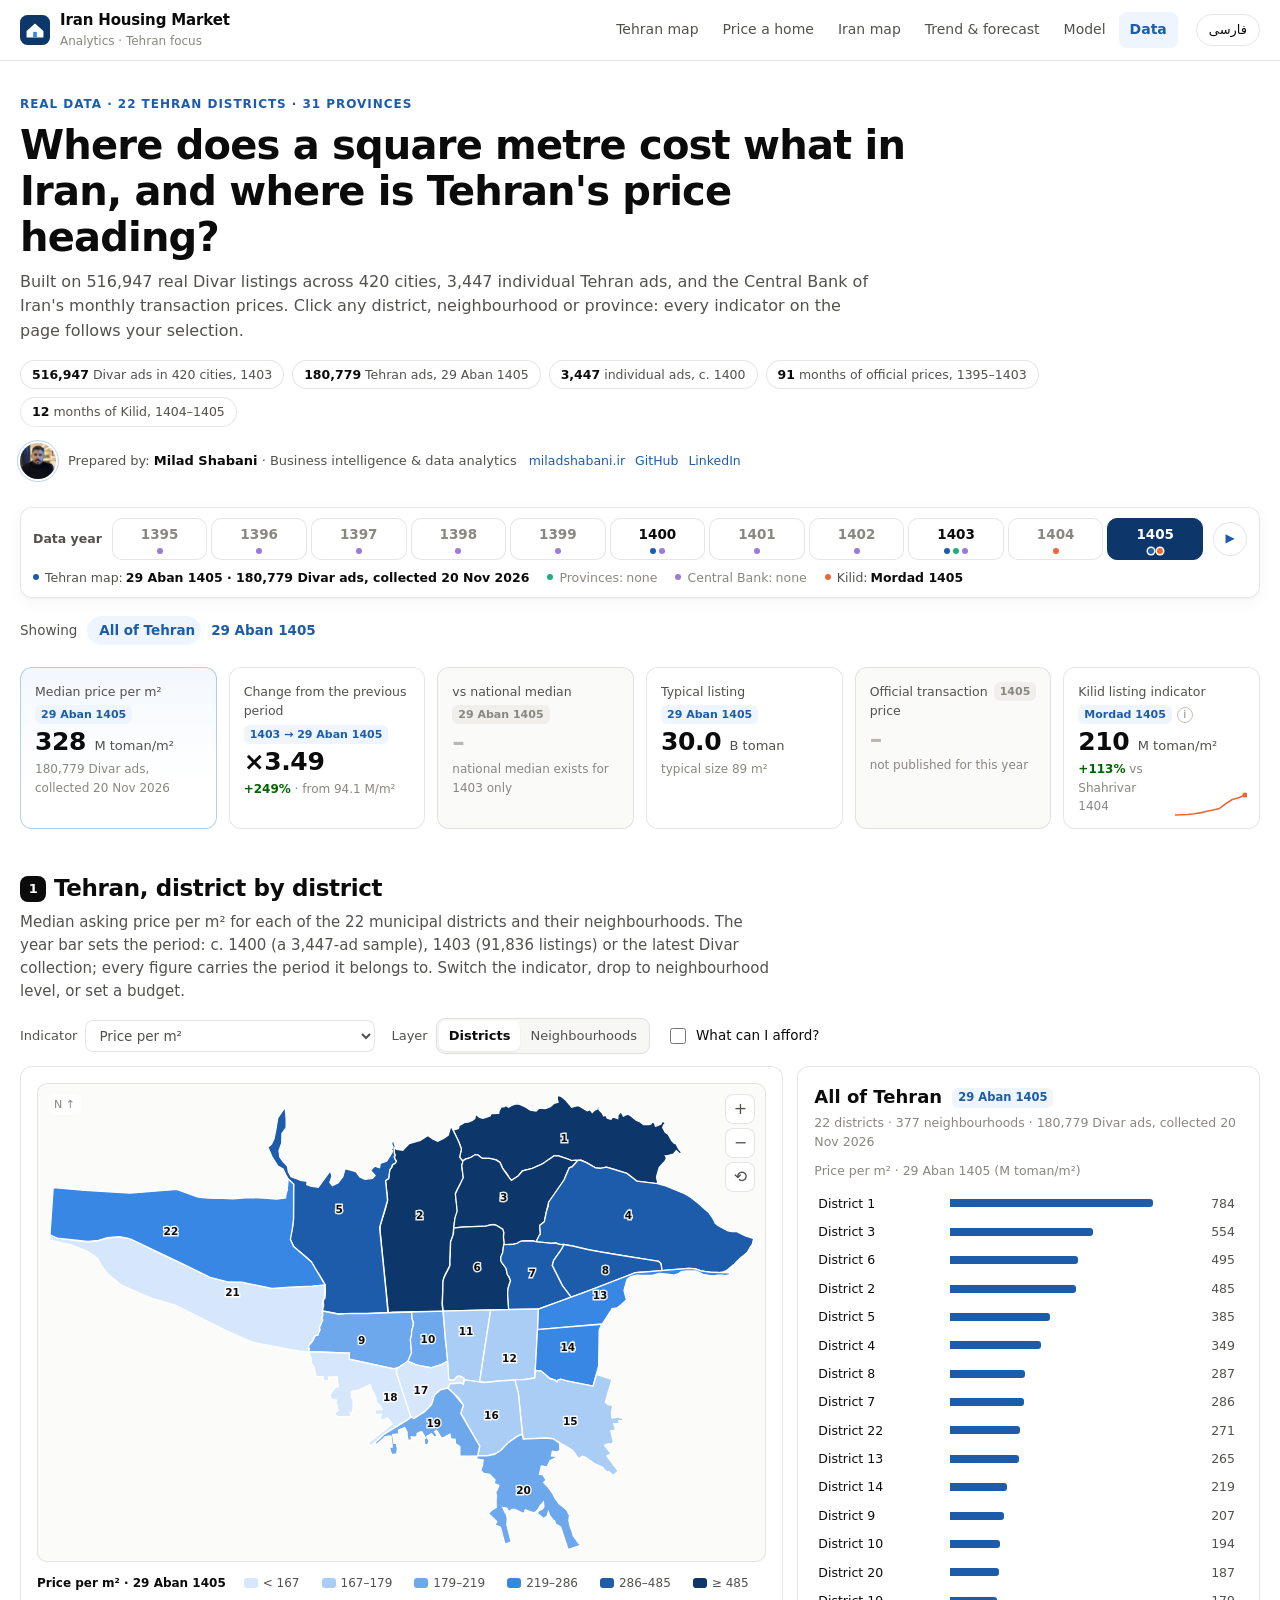
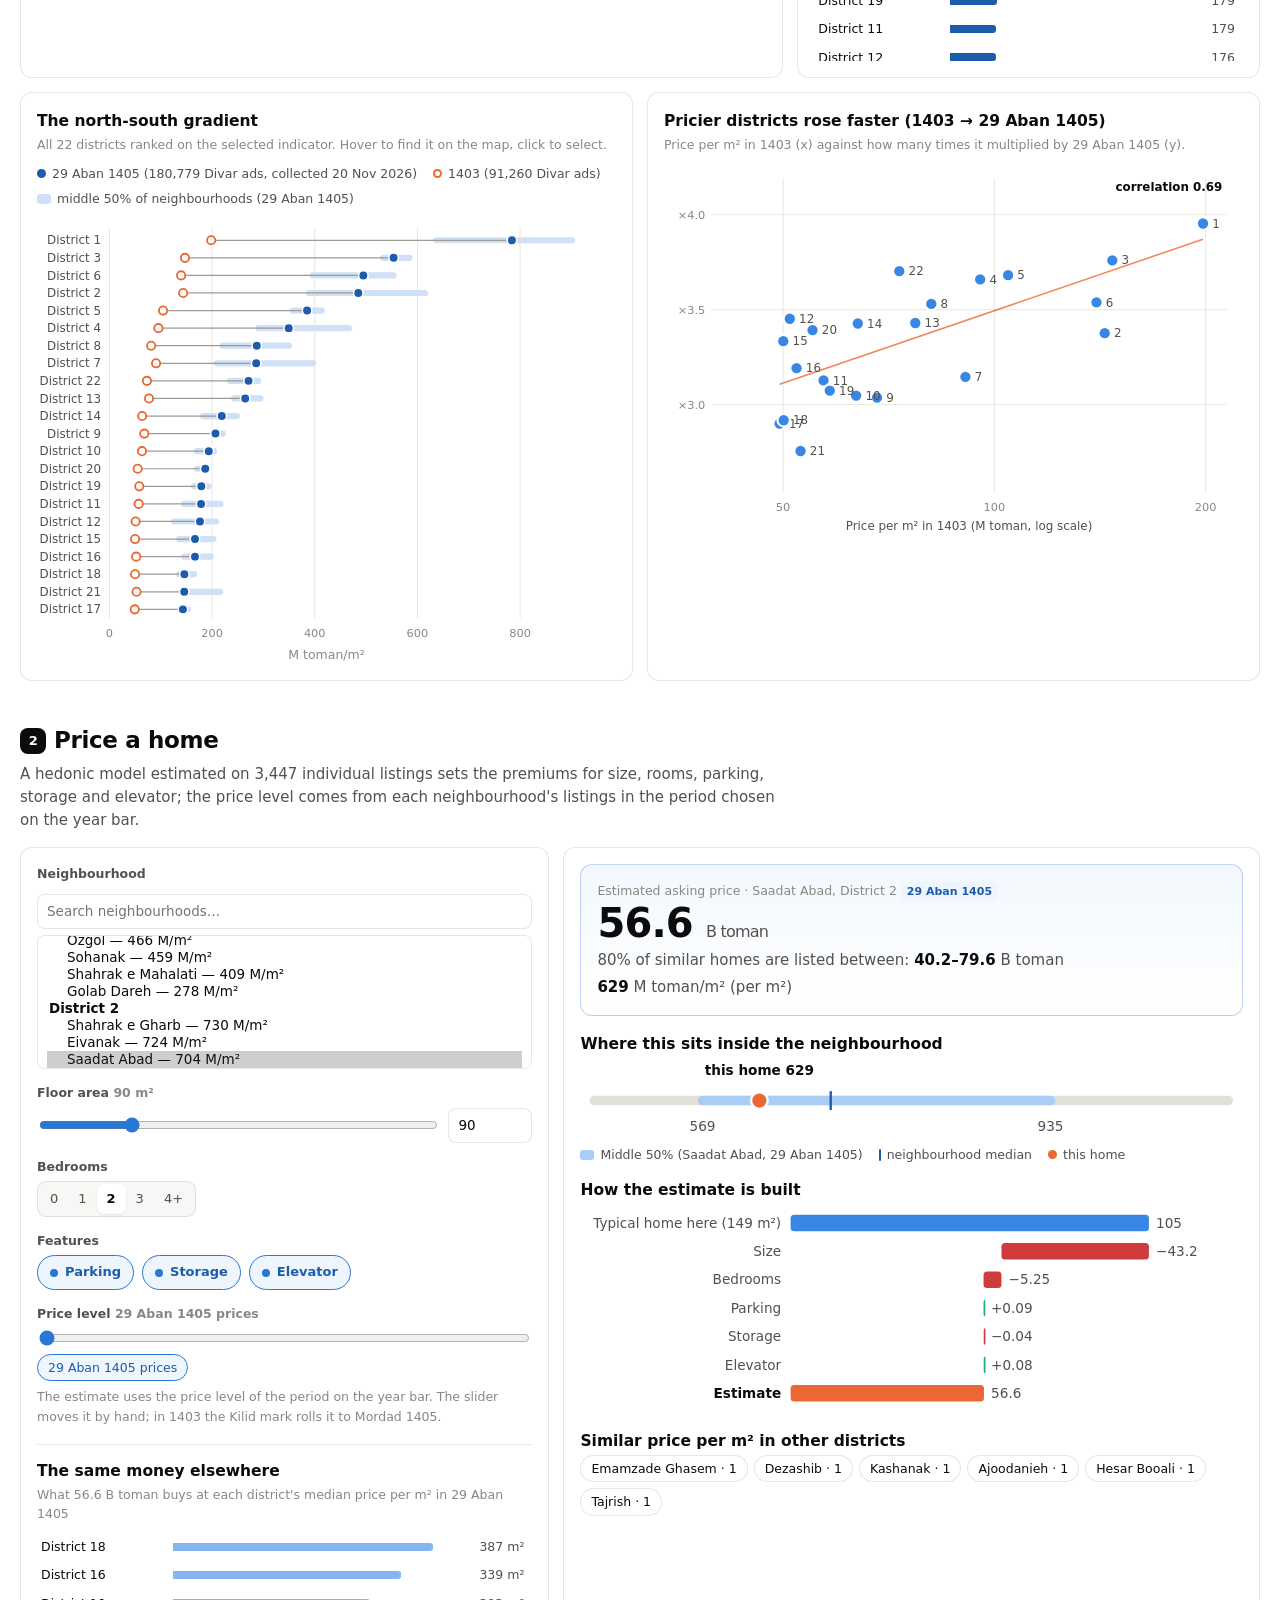
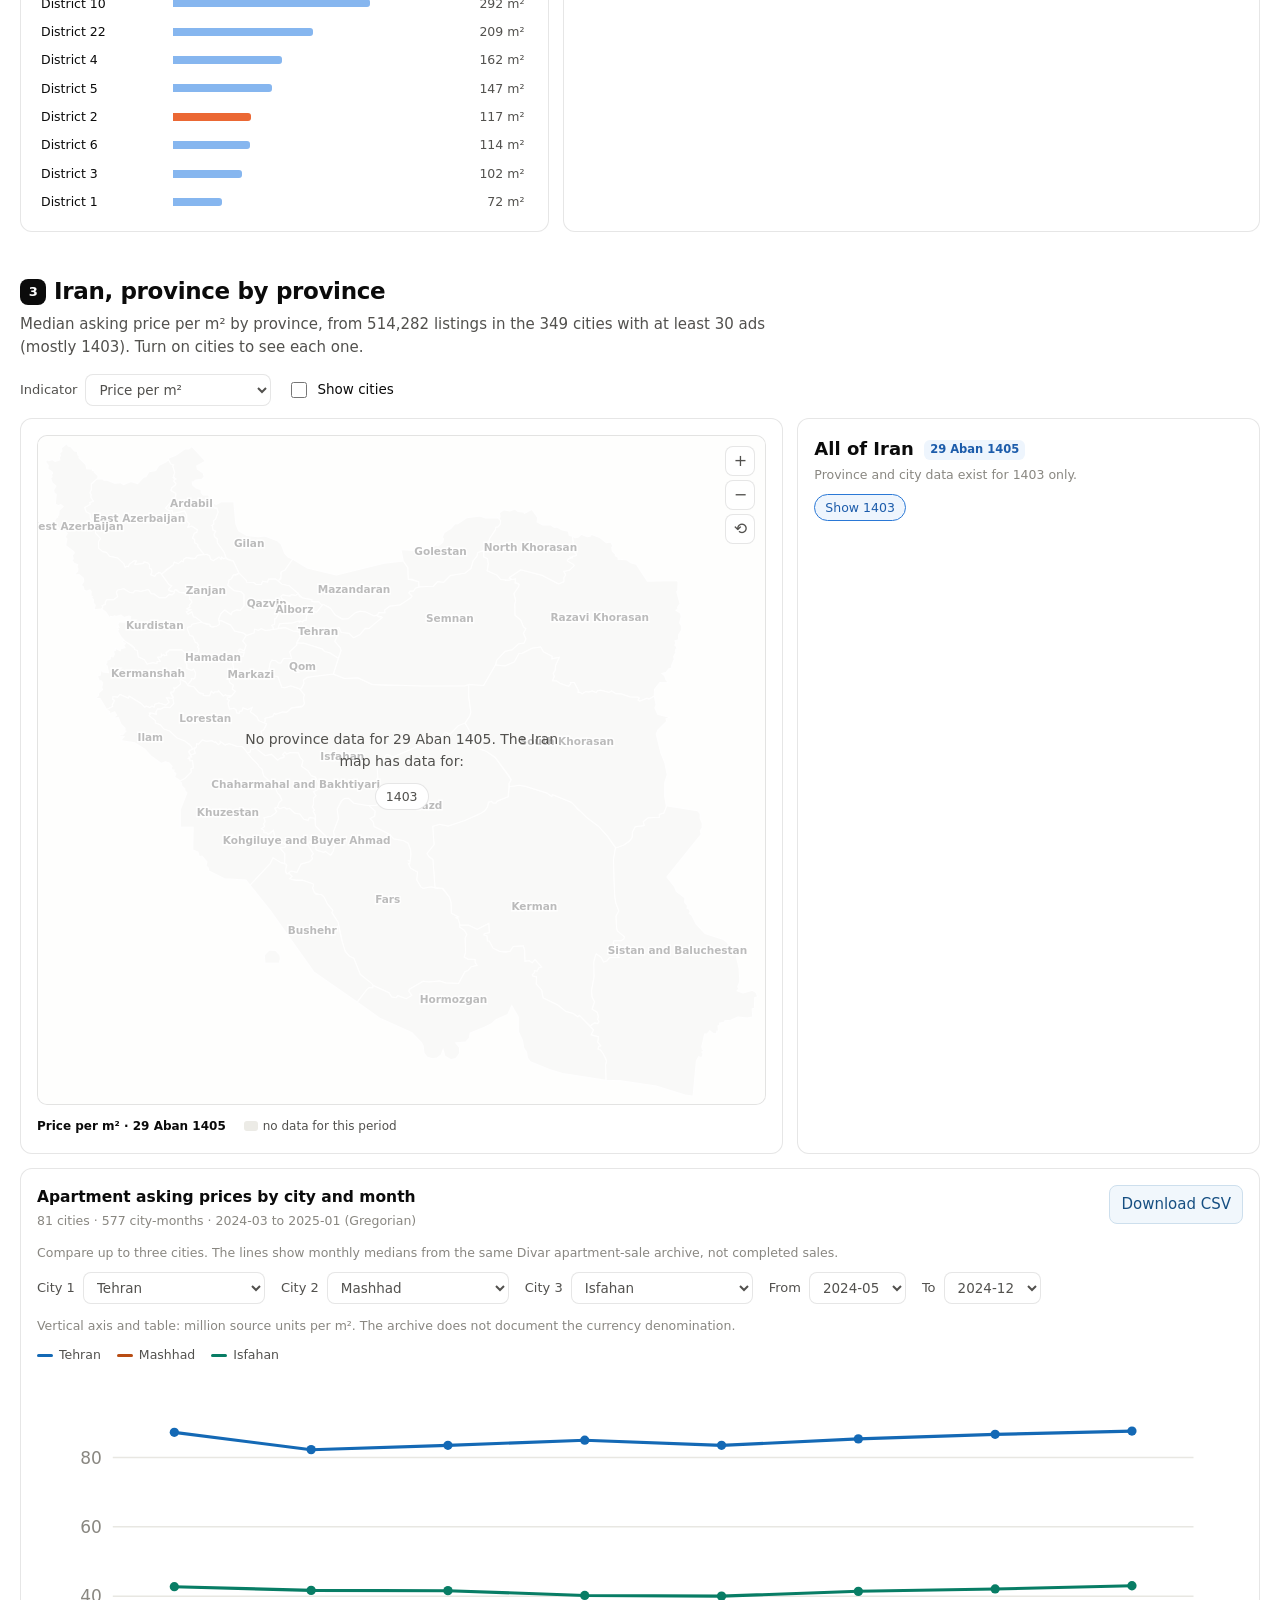
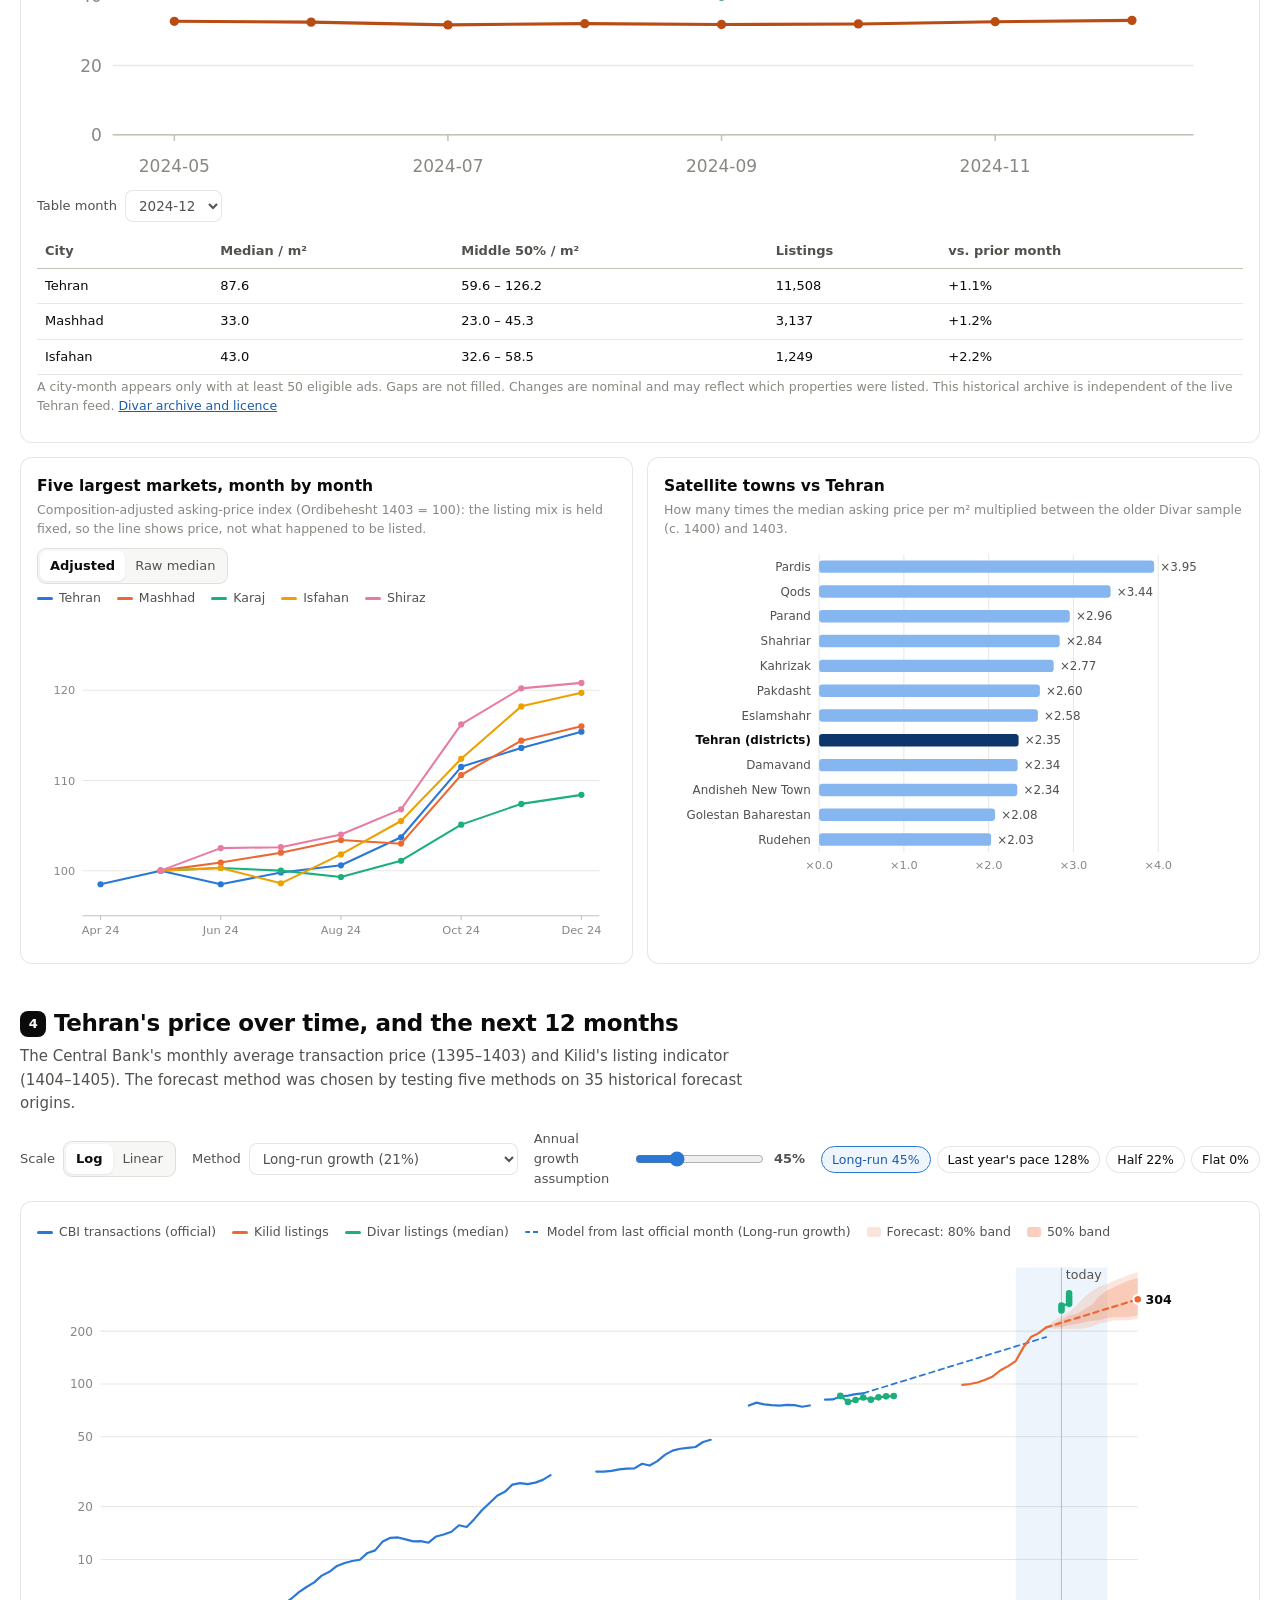
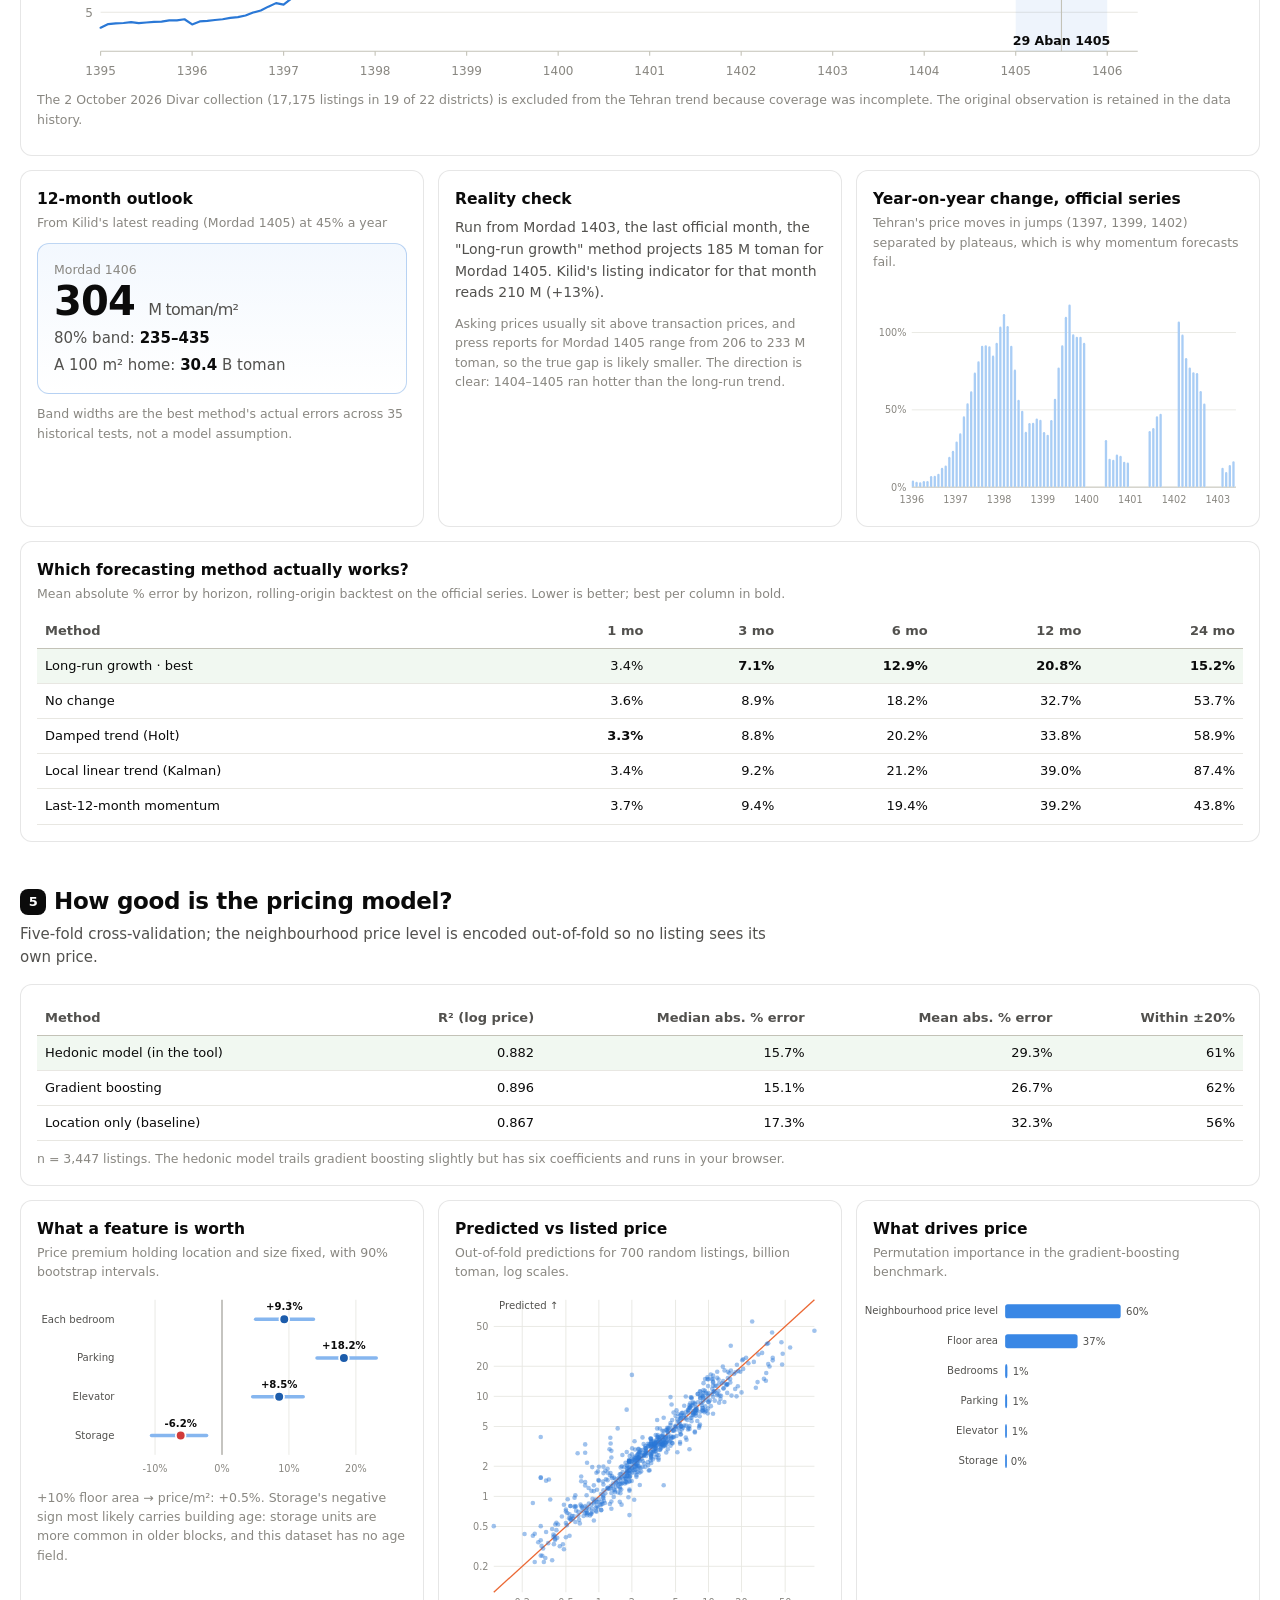
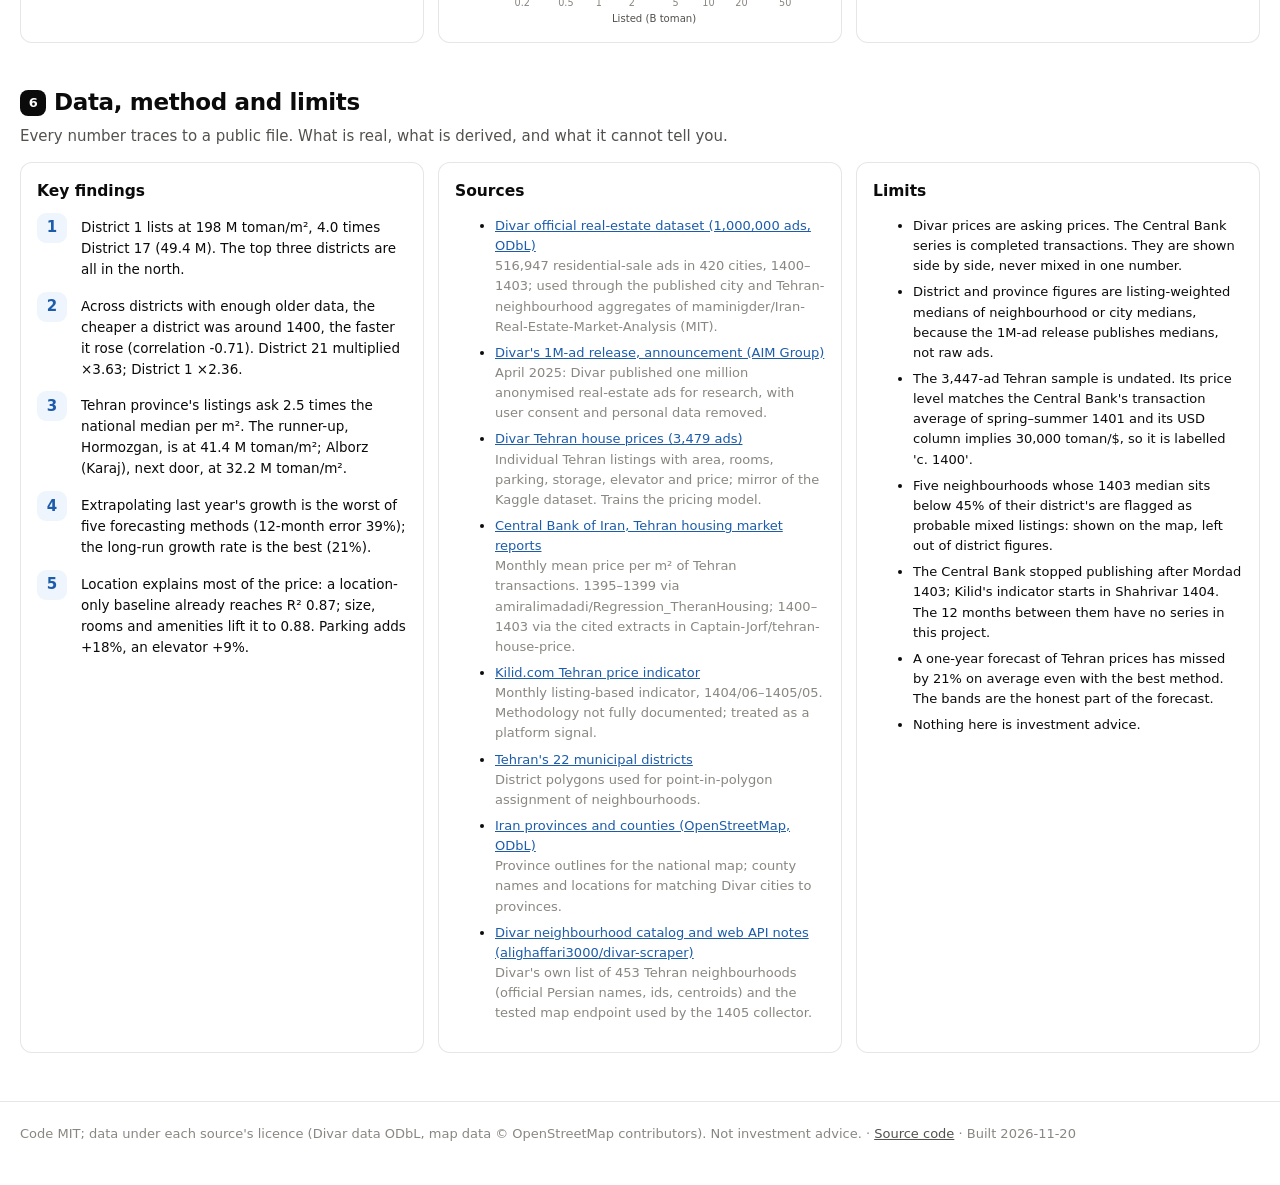
==== commit 03ecd739: "Add files via upload" ====
--- a/site/index.html
+++ b/site/index.html
@@ -302,6 +302,20 @@
 .map-na { position: absolute; inset: 0; display: flex; flex-direction: column; align-items: center; justify-content: center; gap: 10px; padding: 24px; text-align: center; background: rgba(255,255,255,.72); font-size: 14px; color: var(--ink-2); }
 .map-na[hidden] { display: none; }
 .map-na p { margin: 0; max-width: 340px; }
+
+.city-history { margin-top: 14px; }
+.city-history[hidden] { display: none; }
+.city-history-head { display: flex; align-items: flex-start; justify-content: space-between; gap: 12px; }
+.city-history-head button { background: #f1f7fc; border: 1px solid #cddfed; color: #164f82; border-radius: 8px; padding: 7px 11px; white-space: nowrap; cursor: pointer; }
+.city-filter select { max-width: 12.5rem; }
+.city-table { overflow-x: auto; }
+.ch-source { margin-top: 12px; }
+@media (max-width: 600px) {
+  .city-history-head { flex-wrap: wrap; }
+  .city-filter { display: grid; grid-template-columns: 1fr 1fr; align-items: start; }
+  .city-filter .ctl { flex-direction: column; align-items: stretch; min-width: 0; }
+  .city-filter select { width: 100%; max-width: none; }
+}
 </style>
 </head>
 <body>
@@ -416,6 +430,25 @@
       </div>
       <div class="card side" id="iSide"></div>
     </div>
+    <div class="card city-history" id="cityHistory" hidden>
+      <div class="city-history-head">
+        <div><h3>Apartment asking prices by city and month</h3><p class="note" id="chCoverage"></p></div>
+        <button type="button" id="chCSV">Download CSV</button>
+      </div>
+      <p class="note">Compare up to three cities. The lines show monthly medians from the same Divar apartment-sale archive, not completed sales.</p>
+      <div class="controls city-filter">
+        <label class="ctl">City 1 <select id="chCity1"></select></label>
+        <label class="ctl">City 2 <select id="chCity2"></select></label>
+        <label class="ctl">City 3 <select id="chCity3"></select></label>
+        <label class="ctl">From <select id="chFrom"></select></label>
+        <label class="ctl">To <select id="chTo"></select></label>
+      </div>
+      <p class="note">Vertical axis and table: million source units per m². The archive does not document the currency denomination.</p>
+      <div class="keyrow" id="chKey"></div><div class="chart" id="chChart" role="img" aria-label="Apartment asking prices by city and month"></div>
+      <div class="controls"><label class="ctl">Table month <select id="chMonth"></select></label></div>
+      <div class="city-table" id="chTable" aria-live="polite"></div>
+      <p class="note ch-source">A city-month appears only with at least 50 eligible ads. Gaps are not filled. Changes are nominal and may reflect which properties were listed. This historical archive is independent of the live Tehran feed. <a href="https://huggingface.co/datasets/divarofficial/real_estate_ads" target="_blank" rel="noopener">Divar archive and licence</a></p>
+    </div>
     <div class="grid g-2" style="margin-top:14px">
       <div class="card"><h3>Five largest markets, month by month</h3><p class="note">Composition-adjusted asking-price index (Ordibehesht 1403 = 100): the listing mix is held fixed, so the line shows price, not what happened to be listed.</p>
         <div class="controls" style="margin-bottom:4px"><div class="seg" id="mMode"><button data-v="adj" aria-pressed="true">Adjusted</button><button data-v="raw" aria-pressed="false">Raw median</button></div></div>
@@ -432,7 +465,7 @@
       <label class="ctl" style="flex:1;min-width:260px">Annual growth assumption <input type="range" id="fG" min="0" max="150" step="1" style="flex:1"> <b id="fGOut" class="nowrap"></b></label>
       <div class="chips" id="fPresets"></div>
     </div>
-    <div class="card"><div class="keyrow" id="fKey"></div><div class="chart" id="fChart"></div></div>
+    <div class="card"><div class="keyrow" id="fKey"></div><div class="chart" id="fChart"></div><p class="note">The 2 October 2026 Divar collection (17,175 listings in 19 of 22 districts) is excluded from the Tehran trend because coverage was incomplete. The original observation is retained in the data history.</p></div>
     <div class="grid g-3" style="margin-top:14px">
       <div class="card" id="fOut"></div>
       <div class="card" id="fReal"></div>
@@ -462,7 +495,7 @@
 </main>
 <footer><div class="wrap">Code MIT; data under each source's licence (Divar data ODbL, map data © OpenStreetMap contributors). Not investment advice. · <a href="https://github.com/Milad-Shabani/Iran-housing-market-analytics">Source code</a> · <span id="built"></span></div></footer>
 <div class="tip" id="tip" role="tooltip"></div>
-<script>window.__LANG__="en";window.__T__={"title":"Iran & Tehran Housing Market Analytics","brand":"Iran Housing Market","brand_sub":"Analytics · Tehran focus","nav_tehran":"Tehran map","nav_pricing":"Price a home","nav_iran":"Iran map","nav_forecast":"Trend & forecast","nav_model":"Model","nav_data":"Data","lang_switch":"فارسی","lang_href":"index.fa.html","eyebrow":"Real data · 22 Tehran districts · 31 provinces","h1":"Where does a square metre cost what in Iran, and where is Tehran's price heading?","lede":"Built on 516,947 real Divar listings across 420 cities, 3,447 individual Tehran ads, and the Central Bank of Iran's monthly transaction prices. Click any district, neighbourhood or province: every indicator on the page follows your selection.","scope_label":"Showing","scope_reset":"Back to all of Tehran","s1_title":"Tehran, district by district","s1_desc":"Median asking price per m² for each of the 22 municipal districts and their neighbourhoods. The year bar sets the period: c. 1400 (a 3,447-ad sample), 1403 (91,836 listings) or the latest Divar collection; every figure carries the period it belongs to. Switch the indicator, drop to neighbourhood level, or set a budget.","metric":"Indicator","layer":"Layer","layer_d":"Districts","layer_h":"Neighbourhoods","budget_mode":"What can I afford?","budget":"Budget","budget_unit":"billion toman","size":"for","size_unit":"m²","zoom_in":"Zoom in","zoom_out":"Zoom out","zoom_reset":"Reset view","north":"N ↑","rank_title":"The north-south gradient","rank_desc":"All 22 districts ranked on the selected indicator. Hover to find it on the map, click to select.","catch_title":"Cheaper districts rose faster","catch_desc":"Price per m² c. 1400 (x) against how many times it multiplied by 1403 (y). Districts with fewer than 15 ads in the older sample are left out.","s2_title":"Price a home","s2_desc":"A hedonic model estimated on 3,447 individual listings sets the premiums for size, rooms, parking, storage and elevator; the price level comes from each neighbourhood's listings in the period chosen on the year bar.","f_hood":"Neighbourhood","f_search":"Search neighbourhoods…","f_area":"Floor area","f_rooms":"Bedrooms","f_amen":"Features","f_parking":"Parking","f_storage":"Storage","f_elevator":"Elevator","f_level":"Price level","f_level_note":"The estimate uses the price level of the period on the year bar. The slider moves it by hand; in 1403 the Kilid mark rolls it to Mordad 1405.","est_title":"Estimated asking price","est_range":"80% of similar homes are listed between","est_ppm2":"per m²","est_pos":"Where this sits inside the neighbourhood","est_breakdown":"How the estimate is built","est_alt":"Similar price per m² in other districts","est_buy":"The same money elsewhere","s3_title":"Iran, province by province","s3_desc":"Median asking price per m² by province, from 514,282 listings in the 349 cities with at least 30 ads (mostly 1403). Turn on cities to see each one.","cities_toggle":"Show cities","prov_rank":"Provinces ranked","major_title":"Five largest markets, month by month","major_desc":"Composition-adjusted asking-price index (Ordibehesht 1403 = 100): the listing mix is held fixed, so the line shows price, not what happened to be listed.","adj":"Adjusted","raw":"Raw median","sat_title":"Satellite towns vs Tehran","sat_desc":"How many times the median asking price per m² multiplied between the older Divar sample (c. 1400) and 1403.","s4_title":"Tehran's price over time, and the next 12 months","s4_desc":"The Central Bank's monthly average transaction price (1395–1403) and Kilid's listing indicator (1404–1405). The forecast method was chosen by testing five methods on 35 historical forecast origins.","scale":"Scale","log":"Log","linear":"Linear","growth_assump":"Annual growth assumption","preset_long":"Long-run","preset_kilid":"Last year's pace","preset_half":"Half","preset_zero":"Flat","fc_out_title":"12-month outlook","reality_title":"Reality check","lb_title":"Which forecasting method actually works?","lb_desc":"Mean absolute % error by horizon, rolling-origin backtest on the official series. Lower is better; best per column in bold.","yoy_title":"Year-on-year change, official series","yoy_desc":"Tehran's price moves in jumps (1397, 1399, 1402) separated by plateaus, which is why momentum forecasts fail.","s5_title":"How good is the pricing model?","s5_desc":"Five-fold cross-validation; the neighbourhood price level is encoded out-of-fold so no listing sees its own price.","coef_title":"What a feature is worth","coef_desc":"Price premium holding location and size fixed, with 90% bootstrap intervals.","scatter_title":"Predicted vs listed price","scatter_desc":"Out-of-fold predictions for 700 random listings, billion toman, log scales.","imp_title":"What drives price","imp_desc":"Permutation importance in the gradient-boosting benchmark.","s6_title":"Data, method and limits","s6_desc":"Every number traces to a public file. What is real, what is derived, and what it cannot tell you.","findings":"Key findings","sources":"Sources","limits":"Limits","footer":"Code MIT; data under each source's licence (Divar data ODbL, map data © OpenStreetMap contributors). Not investment advice.","u_m":"M toman/m²","u_m_short":"M/m²","u_b":"B toman","u_tm":"toman","u_sqm":"m²","u_list":"listings","u_yr":"yr","district":"District","tehran_all":"All of Tehran","iran_all":"All of Iran","neighbourhood":"Neighbourhood","province":"Province","city":"City","m_p":"Price per m²","m_g":"Change from the previous period (×)","m_pm":"Typical listing price","m_sz":"Typical size","m_by":"Median build year","m_el":"Elevator share","m_pk":"Parking share","m_n":"Listings (sample size)","k_ppm2":"Median price per m²","k_vs":"vs Tehran median","k_vsn":"vs national median","k_price":"Typical listing","k_size":"Typical size","k_growth":"Change from the previous period","k_listings":"Listings behind it","k_cbi":"Official transaction price","k_kilid":"Kilid listing indicator","k_fc":"12-month outlook","k_year":"Median build year","k_rank":"Rank","tip_iqr":"Middle 50%","tip_ci":"95% CI of median","tip_rooms":"Bedrooms","tip_flag":"Flagged: far below its district, likely mixed listings. Shown, not used in district figures.","tip_thin":"Fewer than 30 listings: indicative only.","no_data":"not enough data","within":"within budget","stretch":"within +20%","beyond":"out of reach","afford_count":"neighbourhoods fit your budget","cbi":"CBI transactions (official)","kilid":"Kilid listings","divar":"Divar listings (median)","forecast":"Forecast","band80":"80% band","band50":"50% band","official_path":"Model from last official month","best":"best","method":"Method","horizon":"months ahead","base_typ":"Typical home here","adj_area":"Size","adj_rooms":"Bedrooms","adj_parking":"Parking","adj_storage":"Storage","adj_elevator":"Elevator","adj_time":"Market change","result":"Estimate","r2":"R² (log price)","mape":"Mean abs. % error","mdape":"Median abs. % error","w20":"Within ±20%","m_ols":"Hedonic model (in the tool)","m_gb":"Gradient boosting","m_loc":"Location only (baseline)","per_room":"Each bedroom","parking":"Parking","storage":"Storage","elevator":"Elevator","area10":"+10% floor area → price/m²","actual":"Listed","predicted":"Predicted","author_label":"Prepared by","author_name":"Milad Shabani","author_role":"Business intelligence & data analytics","author_site":"miladshabani.ir","author_site_path":"/en/","year_label":"Data year","play":"Play through the years","footer_code":"Source code"};window.__DATA__={"meta":{"built":"2026-11-20","tehran_median_2024":94122243,"tehran_median_2021":40000000,"national_median_2024":29234979,"listings_2024_total":516947,"cities_2024":420,"tehran_listings_2024":91836,"tehran_listings_located":91260,"listings_2021":3447,"growth_corr":-0.708,"month_min":"2021-02","month_max":"2025-03","has_1405":true,"divar_1405":{"source":"Divar web map endpoint, apartment-sell, collected with scripts/collect_divar.py","collected_on":"2026-11-20","raw_ads":182891,"ads_used":180779,"neighbourhood_tag_matches_location":0.9992,"tehran_median_ppm2":328079943.8990182,"tehran_median_ppm2_all_ads":313000000.0,"method":"listing-weighted median of neighbourhood medians, as for 1403","note":"Asking prices; map-card prices are rounded by Divar (about ±1%).","collected_on_jalali":[1405,8,29]}},"tehran":{"w":760,"h":498.5,"districts":[{"d":1,"path":"M431.4,43.8L435.2,51.1L439.3,59.6L442.5,68L440.4,76.4L443.7,80.2L446.5,78.5L452.7,76.6L456.7,74L459.7,74.4L464.2,77.7L471.8,77.8L479.1,79.3L482.8,81.9L485.6,88.3L489.3,93L493.2,99L495.2,100.7L502,95.8L506,90.8L516.3,88.4L519.4,87.1L526,84.1L529.6,81.8L539.1,75.1L543.3,75.3L552.3,77.9L557.4,80L567.5,79.7L573.1,82.2L582,87.4L588,88.2L594.2,86.9L601.6,88.9L615.5,93.3L625.8,101.6L647.3,104.3L647.3,101.8L646.3,97.8L646.9,94.6L649.1,87.3L651.3,84.8L653.3,82.5L654.8,81.2L656.8,77.5L655.5,75L657.1,75L663.9,73.3L666.9,69.6L670.4,72.9L672.5,72.1L671.2,69.8L669.9,68.5L668.2,65.5L667.1,62.9L664.8,61.9L662.3,59.4L660.2,55.6L658.4,52.4L655.6,50.7L654.1,48L652.8,45.6L653.6,42.9L655.5,41.5L652.9,38.2L650.9,41.8L647.3,43.5L645.2,44L644.2,41.1L642.3,39.2L640.4,41.8L638.7,42.3L635.9,42.3L632.7,42.5L629.3,39.7L625,37.9L620,33.6L616.7,31.5L614.2,32.4L611.8,33.5L610.5,31.5L609.6,29.5L607.8,30.1L605.9,32.9L605.8,36.1L602.9,35.1L599.9,34.7L599.1,36.6L597.7,36.6L594.7,35.5L594.1,34.1L593.2,32.5L591,33.3L589.8,30.7L586.2,26.8L585.9,22.7L585.2,19.8L584.7,22.7L584.2,26.4L581.4,27.4L579.1,29.7L576.9,26.9L573.8,28.1L570.3,25.8L565.3,22.9L562.5,22.9L557.7,24.2L552.1,17.5L549.6,15.2L546.7,13L543.1,12L542.5,15.1L543.4,19.1L539,20.3L535.3,23.8L530.2,25.7L523.8,25.1L520.4,28.2L514.5,27.4L508.8,23.8L502.2,20.7L498.3,21L494.4,22.7L491.7,24.2L488.9,22.5L487,23.8L484.1,24L482.8,26.2L481.7,28.4L481.4,30.6L473.6,31L472.3,33.5L468,34.8L464.9,35.8L461.4,34.8L457.1,31.4L456.5,36L453.8,38L449.5,39.8L445.7,40.1L442.7,42L440,43.6L439.3,46.4L436.6,47.4L434.6,47.9L432.4,43.1L431.4,43.8Z","lx":549.8,"ly":57.5,"p":198278952,"q25":169365149,"q75":225716603,"n":6844,"nh":29,"pm":34370712401,"sz":170,"by":1396,"el":0.962,"pk":0.979,"st":0.985,"rb":0.398,"vs":1.107,"rank":1,"top":"zafaraniyeh","low":"shahrak-e-mahalati","p21":84079208,"n21":428,"rel21":true,"g":2.358,"y0":{"p":84079208,"n":428},"y5":{"p":784090209,"q25":636610842,"q75":901451154,"n":11322,"pm":136000000000,"sz":180,"r":3.0,"by":1398,"el":0.974,"pk":0.985}},{"d":2,"path":"M374.8,68.4L374.1,67.8L373.3,65.6L372.2,69L372.4,71.1L372.5,72.5L373,74L373.1,75L372.2,75.8L372,76.2L372.8,77.2L372.8,78.3L374.5,80.7L373.7,82.1L373,83L371.5,83.7L370.2,85.2L369.6,87.1L367.6,89.5L366.4,99L364.8,99.8L363.2,101.1L365.4,121.1L363.2,130L357.7,147.6L357.4,152.6L366.1,238.9L368.6,238.6L370.5,238.5L423.1,237.3L422.3,230.5L423.3,205.1L424.7,200.5L430.3,189.9L431.1,164.7L433.8,157.4L434.2,151.4L435.5,142.1L438.3,133L436.2,114.4L437.5,111.4L444.6,98.3L442.7,85.6L444,81.1L440.6,76.3L442.4,68L439.7,60.7L436.6,54L431.4,43.7L428.7,53.3L424.6,56.3L417.7,59.8L412.9,57.7L407.4,53.7L399.5,58.9L387.9,62.2L384.6,65.7L382.8,67.4L381.2,69.2L378.4,68.7L376.4,68.6L374.8,68.4Z","lx":398.9,"ly":137.6,"p":143626555,"q25":101180905,"q75":167807678,"n":7084,"nh":24,"pm":14364238321,"sz":105,"by":1393,"el":0.873,"pk":0.932,"st":0.962,"rb":0.521,"vs":0.526,"rank":3,"top":"eivanak","low":"university-of-sharif","p21":63686314,"n21":252,"rel21":true,"g":2.255,"y0":{"p":63686314,"n":252},"y5":{"p":484880706,"q25":388478122,"q75":615295912,"n":14823,"pm":50000000000,"sz":110,"r":2.0,"by":1396,"el":0.884,"pk":0.947}},{"d":3,"path":"M562,79.6L557.4,80L554,78.4L543.8,75L539.2,75.1L526.9,83.5L516.4,88.2L506.4,90.8L501.7,96.1L494.7,100.7L492.9,98.5L490.7,95.4L485.6,88.5L482.8,81.9L477.5,78.9L472,77.7L464.3,77.8L459.5,74.1L456.4,74L452.7,76.4L449.4,77.7L446.5,78.5L444,80.5L442.8,85.5L444.4,97.8L436.1,114.8L438,132.7L435.7,139.9L434.4,150.3L434.7,150.5L437.3,150.2L439.8,149.8L442.8,149.5L444.6,149.4L467.9,148.5L470.4,147.8L475.6,146.8L479.2,147.8L485.4,151.6L486.6,155.1L486.3,159.7L486.6,163.6L486.7,167.9L487.2,167.9L491.8,167.8L496.8,167.4L500.6,166.6L503.5,164.6L505.7,164.1L509.4,163.8L516.6,163.8L518.7,164.4L521.2,165L521.5,163L522.4,161.1L524.1,157.8L525,156.4L524.6,152.7L524.2,147.7L529.2,143.9L530.5,136.2L531.5,132L533.6,123.8L540,114.7L550,100L551.6,95.4L555.2,87.6L558.4,86.2L563.8,80L562,79.6Z","lx":486.7,"ly":119.3,"p":147244907,"q25":142079034,"q75":148566679,"n":3960,"nh":14,"pm":19500000000,"sz":138,"by":1390,"el":0.916,"pk":0.965,"st":0.973,"rb":0.48,"vs":0.564,"rank":2,"top":"darrous","low":"tehran-jolfa","p21":61681818,"n21":116,"rel21":true,"g":2.387,"y0":{"p":61681818,"n":116},"y5":{"p":553655668,"q25":533613748,"q75":584407407,"n":8827,"pm":80000000000,"sz":145,"r":3.0,"by":1396,"el":0.933,"pk":0.971}},{"d":4,"path":"M651.8,195.1L659.3,194.3L670.3,193.4L675.6,193L679.3,192.7L680.6,192.6L685.7,193L686.7,193.1L688.8,193.7L692.5,195L696.6,195.8L703.2,196.7L710,196.9L712.8,197L713.5,196.7L715.8,196.4L718.8,195.2L720.6,194.1L726.4,189.2L727.6,188.3L731.5,184.2L733.5,182L737.4,179.2L741.5,175.4L744,170.9L746.3,167.6L747.7,162L748,161.6L739.2,158.6L730.2,154.2L725.2,154.1L721,153.4L710.9,148.1L707.7,145.6L705,140.1L701.4,134.9L689.9,124.6L681.9,118.3L675.7,114.7L655.9,106.5L647.3,104.2L625.8,101.5L615.4,93.5L593.9,86.8L587.6,88.1L582.6,87.6L573.1,82.1L567.2,79.7L563.9,79.9L558.3,86.3L555.1,87.6L549.8,100.1L533.5,123.5L533,128.2L531.6,131.9L529.1,143.8L524.2,147.9L525,156.7L523.8,158.1L521.4,163L521.3,164.9L536.6,166.6L541.1,165.8L544.6,167.4L549.6,167.6L559.5,169.4L577.9,173.7L603.4,178L637.4,183.5L648.6,185.4L650.8,187.5L651.4,190.2L651.8,195.1Z","lx":616.8,"ly":137.5,"p":95459914,"q25":86268175,"q75":130378514,"n":8107,"nh":22,"pm":8200000000,"sz":96,"by":1393,"el":0.827,"pk":0.873,"st":0.961,"rb":0.441,"vs":0.014,"rank":6,"top":"pasdaran","low":"khak-sefid","p21":54671607,"n21":178,"rel21":true,"g":1.746,"y0":{"p":54671607,"n":178},"y5":{"p":349350057,"q25":290853360,"q75":466768014,"n":13820,"pm":35500000000,"sz":100,"r":2.0,"by":1395,"el":0.861,"pk":0.873}},{"d":5,"path":"M370.4,60L370.3,60.4L369.7,60.9L369.5,61.8L370,63.4L370.9,65.4L370.9,67.1L369.1,68.5L370.4,69.5L369.9,71.6L368.6,73.7L364.2,80.8L357.6,83L356.9,87.4L351.7,85.9L347.6,90.3L352.2,95.5L349.5,98.6L341.7,99.6L336.3,97.2L332.2,91.5L320.9,88.4L318.5,96.9L313.4,103.5L307.5,106.2L305,102.8L307.2,96.4L305.5,90.6L292.8,107.9L285,106.7L280.8,105L281.3,101.6L274.5,100.8L270.8,99.1L264.5,96.9L261.8,92.3L260.6,85.7L255.9,80.8L252.7,76.2L251.8,69.8L254.7,61.5L254.9,51.9L259.3,45.6L259.3,36.8L258.9,31.1L258.3,24.1L250.5,35.3L248.5,48L246.6,57.3L244,62.8L240.2,66.1L244.2,75.5L250.6,85.8L256,88.7L260.8,98.8L267.1,104.7L267,141.8L265.7,151.8L264,157.5L263.6,162.4L267.5,170.3L279.6,180.2L285.5,185.7L289,192L294.8,200.6L300,209.6L300.3,217.7L300.1,220.1L300,221.6L299.5,224.1L298.7,224.6L298.2,226.9L298,228.4L298.4,229.8L298.4,231.2L298.1,232.6L297.6,233.6L297.5,235.1L297.4,237L313.9,240.1L328.1,239.8L343.6,239.8L365.6,238.8L363.7,217.6L356.9,150.3L358.1,145.9L365.2,121.7L363.2,101.1L364.5,99.9L366.3,98.9L367.6,89.5L369.5,87.1L370,85.1L371.3,83.7L373.1,82.9L374.5,80.6L373.2,78.9L372.7,77.9L372.6,77.3L372,76.2L372.9,75.1L373,74.2L372.5,72.7L372.3,70.8L372.2,68.2L373.3,65.4L371.7,60.3L371,59.2L370.6,58.9L370.2,59.5L370.4,60Z","lx":314.7,"ly":131.8,"p":104602011,"q25":100000000,"q75":111893706,"n":14703,"nh":25,"pm":8817097581,"sz":85,"by":1393,"el":0.814,"pk":0.945,"st":0.973,"rb":0.625,"vs":0.111,"rank":5,"top":"aboozar","low":"kan","p21":37349398,"n21":963,"rel21":true,"g":2.801,"y0":{"p":37349398,"n":963},"y5":{"p":385119310,"q25":356990099,"q75":413569320,"n":40460,"pm":33500000000,"sz":90,"r":2.0,"by":1395,"el":0.861,"pk":0.963}},{"d":6,"path":"M423.5,237.4L491.8,235.6L490.8,218.2L491.3,213L492.3,210.3L492.3,209.5L493.8,205.6L492.2,201.4L490.6,199.4L489,192.5L484.2,186L483.5,183.5L483.6,180.8L485.6,176.4L487,166.1L486.3,160.5L486.6,154.7L485.5,151.8L478.8,147.6L475.5,147L472.2,147.5L467.7,148.6L443.2,149.5L434.5,150.5L434.1,156.6L431.1,165.2L430.8,178.8L430.5,183.2L430.5,189.2L429.6,191.6L424.1,202.7L423.2,206.4L423,216.4L422.5,229.7L423.5,237.4Z","lx":459.0,"ly":192.0,"p":139806259,"q25":109741694,"q75":145803477,"n":2360,"nh":17,"pm":15850537634,"sz":114,"by":1394,"el":0.815,"pk":0.871,"st":0.905,"rb":0.413,"vs":0.485,"rank":4,"top":"yousef-abad","low":"valiasr","p21":51818182,"n21":67,"rel21":true,"g":2.698,"y0":{"p":51818182,"n":67},"y5":{"p":494698454,"q25":396133850,"q75":553181818,"n":6259,"pm":52900000000,"sz":115,"r":2.0,"by":1397,"el":0.84,"pk":0.894}},{"d":7,"path":"M557.3,222.8L548.2,210.8L545.8,206.2L537.3,189.5L538.9,184.2L546.8,173L549.6,167.8L544.8,167.6L540.9,166.2L536.6,166.6L527.5,165.5L521.2,165L516.7,163.8L505.5,164.1L503.5,164.6L500.6,166.6L496.3,167.5L486.6,167.9L485.5,176.3L483.6,180.7L483.5,183.6L484.1,186L488.5,191.9L489.1,192.8L490.2,198.2L490.8,199.8L492,201.1L493.8,205.5L492.3,209.4L492.3,210.2L491.3,213L490.7,218.2L491.8,235.6L493.5,235.6L517.3,235.2L522.4,235.3L543.2,228L557.3,222.8Z","lx":516.3,"ly":199.0,"p":90935691,"q25":67920159,"q75":114733917,"n":3254,"nh":14,"pm":6398406375,"sz":77,"by":1392,"el":0.682,"pk":0.72,"st":0.864,"rb":0.499,"vs":-0.034,"rank":7,"top":"niloufar","low":"tehran-gorgan","p21":40000000,"n21":15,"rel21":true,"g":2.273,"y0":{"p":40000000,"n":15},"y5":{"p":286071895,"q25":209514859,"q75":396736891,"n":6946,"pm":25000000000,"sz":85,"r":2.0,"by":1395,"el":0.716,"pk":0.749}},{"d":8,"path":"M547.7,171.4L546.2,173.8L538.9,184.2L538.2,186.5L537.5,189.5L548.1,210.6L557.2,222.7L578.7,214.8L599.9,206.7L605.7,204.4L611.4,202.2L622.9,197.7L624.9,197.2L627.3,196.9L629.2,196.7L630.1,196.6L631.1,196.7L633,196.6L639.2,196L651.8,195.1L651.6,192.3L651.3,189.8L650.6,187.4L648.4,185.4L637.4,183.5L620.6,181L602.4,177.9L588.6,175.7L573.3,172.9L558.7,169.4L549.6,167.8L547.7,171.4Z","lx":593.0,"ly":195.5,"p":81314599,"q25":67942326,"q75":93568077,"n":3213,"nh":12,"pm":5034941176,"sz":63,"by":1392,"el":0.572,"pk":0.639,"st":0.905,"rb":0.522,"vs":-0.136,"rank":8,"top":"haft-hoz","low":"vahidiyeh","p21":22273810,"n21":10,"rel21":false,"g":null,"y0":{"p":null,"n":10},"y5":{"p":287054393,"q25":220863977,"q75":349555960,"n":8619,"pm":18800000000,"sz":71,"r":2.0,"by":1393,"el":0.644,"pk":0.683}},{"d":9,"path":"M297.3,237.2L297.5,241.7L296.4,244.3L297.4,246.5L295.7,250.9L294.2,254.1L294.7,257.1L293.3,259.4L292.1,262.3L290.1,262.4L288.7,264.5L288,266.9L286.2,269.6L284.5,271.3L282.7,273.5L282.7,275.3L283.3,276.5L283.1,279.8L293.2,279.9L325.5,281.2L325.1,287.6L371.3,297.6L376,296.6L384.6,291.2L386.7,289.4L390.3,280.6L389.9,276.1L389.1,266.9L390.4,262.1L390.4,258.7L392.1,252.1L392.2,249L391,245.7L390.7,244.2L390.7,240.3L390.5,238.4L366,239L343.9,240L321.5,239.9L314.6,240.6L297.3,237.2Z","lx":338.2,"ly":268.3,"p":68046280,"q25":59330420,"q75":73547993,"n":3051,"nh":9,"pm":4499432050,"sz":69,"by":1396,"el":0.775,"pk":0.737,"st":0.866,"rb":0.584,"vs":-0.277,"rank":11,"top":"dr-hoshyar","low":"jey","p21":23939394,"n21":106,"rel21":true,"g":2.842,"y0":{"p":23939394,"n":106},"y5":{"p":206618384,"q25":201536915,"q75":220986832,"n":5031,"pm":14500000000,"sz":69,"r":2.0,"by":1398,"el":0.823,"pk":0.705}},{"d":10,"path":"M386.6,289.7L395.1,293.4L402.6,295.2L410.1,296.5L420.9,293.4L428.2,289.6L427,277.5L425.6,267.1L423.2,237.4L390.5,238.3L390.7,240.5L390.7,244.1L391.3,246.3L392.3,249L392.1,252.3L390.3,259L390.3,262.3L389.1,266.9L390.3,280.7L386.6,289.7Z","lx":407.4,"ly":267.0,"p":63536829,"q25":56941481,"q75":65697254,"n":8128,"nh":9,"pm":3474411623,"sz":57,"by":1389,"el":0.484,"pk":0.548,"st":0.89,"rb":0.714,"vs":-0.325,"rank":13,"top":"tehran-zanjan","low":"soleymani","p21":22142857,"n21":213,"rel21":true,"g":2.869,"y0":{"p":22142857,"n":213},"y5":{"p":193605557,"q25":170501263,"q75":203664176,"n":19489,"pm":10700000000,"sz":58,"r":1.0,"by":1391,"el":0.529,"pk":0.518}},{"d":11,"path":"M429.1,309.3L431.1,309.2L434.1,309.7L438.2,305.6L440,305.2L442.1,305.7L445,307.4L445.6,309.2L461.5,311.2L466,280.2L473,236L423.3,237.4L428.3,293.9L429.1,309.3Z","lx":447.3,"ly":258.8,"p":57097416,"q25":50277507,"q75":69898059,"n":2997,"nh":14,"pm":3120913978,"sz":65,"by":1390,"el":0.517,"pk":0.552,"st":0.824,"rb":0.567,"vs":-0.393,"rank":15,"top":"jamalzadeh","low":"gomrok","p21":23027059,"n21":49,"rel21":true,"g":2.48,"y0":{"p":23027059,"n":49},"y5":{"p":178540750,"q25":145961003,"q75":216386364,"n":5252,"pm":11300000000,"sz":64,"r":2.0,"by":1389,"el":0.53,"pk":0.555}},{"d":12,"path":"M461.5,311.1L468.3,311.9L478.6,310.4L502.2,308.9L508.3,308.7L519.1,307.1L521.3,268.1L523,235L473,236.2L461.5,311.1Z","lx":492.6,"ly":287.6,"p":51114066,"q25":45912271,"q75":73257725,"n":1202,"nh":13,"pm":3969755245,"sz":80,"by":1392,"el":0.595,"pk":0.622,"st":0.754,"rb":0.395,"vs":-0.457,"rank":19,"top":"tehran-iran","low":"baharestan","p21":22192982,"n21":3,"rel21":false,"g":null,"y0":{"p":null,"n":3},"y5":{"p":176450704,"q25":126047101,"q75":207500000,"n":1181,"pm":11000000000,"sz":71,"r":2.0,"by":1390,"el":0.572,"pk":0.594}},{"d":13,"path":"M522.1,256.6L562.5,253.1L589.7,250.6L600,234.8L605.2,233.9L608.7,231.1L614.9,225.7L612.3,215.8L615.5,204.2L619.3,201.3L626,199.7L632.4,200L641.7,200L649.1,198L657.7,198.8L664.5,199.7L669.4,198L672.2,196.1L677.5,195.3L687.1,195.4L690.3,196.6L694.8,199L700.8,200.1L706.7,200.4L710.1,199.8L714.7,199.8L718.8,200.2L722.7,199.2L722.4,197.2L713,197L701.4,196.6L692.6,195.2L686.8,193.2L680.2,192.6L651.7,195L630.6,196.7L624.2,197.2L611.4,202.1L572.2,217.2L532.1,231.9L522.9,235.3L522.1,256.6Z","lx":587.2,"ly":221.5,"p":77149896,"q25":66541811,"q75":86251091,"n":2065,"nh":13,"pm":4833519553,"sz":75,"by":1392,"el":0.649,"pk":0.681,"st":0.793,"rb":0.449,"vs":-0.18,"rank":9,"top":"niroo-havayi","low":"emam-hossein","p21":27118644,"n21":77,"rel21":true,"g":2.845,"y0":{"p":27118644,"n":77},"y5":{"p":264591356,"q25":243454034,"q75":294243881,"n":3079,"pm":18700000000,"sz":78,"r":2.0,"by":1391,"el":0.637,"pk":0.672}},{"d":14,"path":"M555.6,253.8L521.9,256.7L519.6,299.1L522.1,299.5L525.7,300L535.1,307.7L540.3,309.4L542.1,311.3L543.4,309.4L546.5,308.6L552.1,310.2L579.9,315.8L585.8,294.6L586.4,257.1L588.9,251.1L555.6,253.8Z","lx":553.5,"ly":275.9,"p":63882204,"q25":62851152,"q75":72503048,"n":2395,"nh":18,"pm":3802312500,"sz":64,"by":1391,"el":0.547,"pk":0.594,"st":0.769,"rb":0.475,"vs":-0.321,"rank":12,"top":"parastar","low":"khavaran","p21":20588235,"n21":13,"rel21":false,"g":null,"y0":{"p":null,"n":13},"y5":{"p":218929260,"q25":182453020,"q75":248393413,"n":4841,"pm":13500000000,"sz":68,"r":2.0,"by":1391,"el":0.566,"pk":0.597}},{"d":15,"path":"M580.1,315.7L552.4,310.3L546.3,308.4L543.3,309.4L542.2,311.3L540.2,309.5L535.2,308.1L525.8,300.1L519.7,299.4L519.3,307.1L508.8,308.8L498.3,309L502,323.8L506.9,370.9L531.4,369.9L537.1,370.6L538.3,370.8L541.4,372.6L558.3,382.4L564.9,391.5L568.6,388.9L571.9,389.9L582,397L590.6,400.8L590.2,401.8L595.3,405.8L596.3,404.7L601.1,409L606.2,404.4L594.4,388.7L598.9,386.2L592,377.6L593.2,376.7L596.3,375.9L597.9,376.4L599.5,376L601.2,373.4L600.9,372.5L600.8,371.8L600.3,370.4L599.9,368.5L599.2,365L598.7,362.3L603.4,361.6L602.8,358.6L601.6,355.2L607.4,354.7L606.9,351.8L611.2,351.5L611.1,348.5L608.3,349L607.9,347.7L599.8,349.1L599.1,344.9L600.5,335.7L595.1,334.9L592.8,332.3L599.6,308.6L583.6,303.4L580.1,315.7Z","lx":556.1,"ly":353.2,"p":50029711,"q25":45079211,"q75":60565914,"n":3186,"nh":13,"pm":3197000000,"sz":69,"by":1393,"el":0.624,"pk":0.634,"st":0.704,"rb":0.398,"vs":-0.468,"rank":21,"top":"abouzar","low":"shoosh","p21":20638932,"n21":14,"rel21":false,"g":null,"y0":{"p":null,"n":14},"y5":{"p":166796296,"q25":136094595,"q75":202596721,"n":4610,"pm":12000000000,"sz":72,"r":2.0,"by":1398,"el":0.704,"pk":0.681}},{"d":16,"path":"M502,323.6L498.3,309.3L480.7,310.4L472.1,311.4L466.1,312L455.5,310.5L445.6,309.2L444.5,313.6L440.9,312L438.8,312.7L437,312.6L435.6,312.9L430.5,313.1L429.6,314L428.8,317.7L432.1,321.6L439.9,328.2L444.5,336L442.6,341.9L441.8,344.3L445,349.1L451.6,361L461.6,378.3L459.4,388.6L469.6,388.4L477,386.6L483.6,382.9L487.5,378.7L493.4,373.4L498.1,369.8L502.2,367.7L506.1,365.9L502,323.6Z","lx":473.8,"ly":346.7,"p":52252612,"q25":47935398,"q75":61470222,"n":1240,"nh":7,"pm":3631605634,"sz":74,"by":1392,"el":0.653,"pk":0.559,"st":0.648,"rb":0.413,"vs":-0.445,"rank":18,"top":"nazi-abad","low":"baq-e-azari","p21":15194805,"n21":4,"rel21":false,"g":null,"y0":{"p":null,"n":4},"y5":{"p":166768750,"q25":145858407,"q75":197399635,"n":1369,"pm":12000000000,"sz":74,"r":2.0,"by":1396,"el":0.722,"pk":0.61}},{"d":17,"path":"M375.2,297.1L374.4,301.6L389.5,347.5L392.7,349.9L395,348.1L397.7,346.2L405,341.7L411.4,334.5L414.3,325.6L417.3,321.7L422,319.1L427.3,318.3L428.5,317.2L430.5,312.9L435.6,313.1L437,312.3L439,312.6L440.7,311.7L444.4,313.5L445.3,309.3L444.9,307.4L442.1,305.7L440.1,305L438.2,305.7L434,309.8L431,309.3L429.3,309.2L427.9,289.7L420.5,293.6L410.6,296.5L395,293.5L386.5,289.7L375.2,297.1Z","lx":400.1,"ly":320.4,"p":49427463,"q25":49099657,"q75":50752852,"n":1912,"nh":14,"pm":2897762186,"sz":63,"by":1394,"el":0.676,"pk":0.581,"st":0.699,"rb":0.497,"vs":-0.475,"rank":22,"top":"bagh-khazaneh","low":"vasfenard","p21":17500372,"n21":22,"rel21":true,"g":2.824,"y0":{"p":17500372,"n":22},"y5":{"p":143295943,"q25":137254386,"q75":152882304,"n":3045,"pm":9500000000,"sz":66,"r":1.0,"by":1395,"el":0.713,"pk":0.553}},{"d":18,"path":"M374.3,301.2L375.1,296.9L371.3,297.5L325.1,287.5L325.4,281.2L283.1,279.8L285.4,287.2L285.5,288.9L285.2,290.2L286.4,292.6L288.1,295.2L290.7,305.6L298.1,305.7L298,309.6L303.8,310.1L303.6,305.9L306.1,306.2L312.1,305.6L312.9,306.9L312.7,309.8L313.2,312.2L313.8,316.3L312.2,316.6L310.1,317.5L309.2,318.9L306.1,322.7L305.2,325L306.4,329.2L309.5,329.5L309.8,330.1L311.8,330.5L311.2,333.3L311.4,334.3L312.7,335.6L312.6,337.2L311.9,337.2L311.3,337.5L313.6,340.5L309.4,345L313.5,347.7L327.5,347.8L326,343.2L329,343.1L329.2,336.3L329.4,331.5L328.8,329.3L327.6,327.6L327.5,321.4L335.8,319.5L340.8,317.1L347.1,313.9L348.7,319.1L350.8,322.9L353,327.4L353.5,332.5L355.3,334.3L356.2,335.1L357,335.6L358.6,337.7L359.5,340L351.9,340.6L353,345.7L359,345.1L357.1,350.9L361.2,351L365.1,348.9L370,355.2L345.3,374.8L347.6,378.3L361.7,366L370.2,360.6L379.9,354.3L388.2,349.8L389.4,347.8L374.3,301.2Z","lx":368.1,"ly":328.4,"p":50099933,"q25":44476975,"q75":50780743,"n":1685,"nh":12,"pm":3000000000,"sz":67,"by":1391,"el":0.615,"pk":0.597,"st":0.681,"rb":0.403,"vs":-0.468,"rank":20,"top":"tolid-daroo","low":"saeed-abad","p21":14705882,"n21":4,"rel21":false,"g":null,"y0":{"p":null,"n":4},"y5":{"p":146135802,"q25":136000000,"q75":165119898,"n":1778,"pm":9190000000,"sz":65,"r":2.0,"by":1393,"el":0.665,"pk":0.6}},{"d":19,"path":"M461.5,378.4L441.6,344.3L444.4,335.4L433.5,322.5L427.9,317.7L420.6,319.6L414.4,325L411.2,335.1L404,342.5L392.6,349.8L389.3,347.4L388.3,349.7L384.9,351.8L361.2,366.2L352.3,374.9L353.7,376.8L363,368.4L368.8,367.8L370.2,379.5L367.4,379.5L367.8,382.5L369.6,387.2L374.8,386.4L375.5,381.6L374.6,375.5L371.8,375.4L370.6,366.2L377.3,365.5L376.5,361.7L383.2,359.1L385.7,363.9L385.6,366.2L386.5,372.1L390.3,372.1L390,368.5L393.7,369.1L396.3,367.7L396,365.3L398.7,363.7L401.1,363.4L404.9,370.1L403.5,370.5L404.1,376.8L407.2,377L408.7,373.3L406.1,368.2L411.2,365.2L414.1,369.3L417.3,367.4L414.4,363.1L416.4,361.9L421.3,369.4L423.4,369.8L430.5,365.9L431.3,370.9L435.9,371.4L436.2,375.8L440.8,379L440.8,388.8L459.3,388.5L461.5,378.4Z","lx":413.5,"ly":355.4,"p":58275644,"q25":47397594,"q75":60715175,"n":1036,"nh":9,"pm":4034952830,"sz":73,"by":1393,"el":0.665,"pk":0.573,"st":0.663,"rb":0.36,"vs":-0.381,"rank":14,"top":"khani-abad-no","low":"shahrak-e-aboozar","p21":null,"n21":null,"rel21":false,"g":null,"y0":{"p":null,"n":null},"y5":{"p":179112903,"q25":164774436,"q75":192738333,"n":941,"pm":12900000000,"sz":77,"r":2.0,"by":1396,"el":0.694,"pk":0.654}},{"d":20,"path":"M538.4,370.7L531.1,370L507,371.1L506,366L501.2,368L491.6,374.5L483.6,383L477,386.9L469,388.6L459.3,388.6L457.9,391.6L465.2,392.9L464.4,398.4L462.7,404L466,407L471.9,408L477.6,413.7L476.6,417.5L481.6,419.4L479.9,423.7L478.3,426.3L479.1,431.2L478.6,434L478.8,442.4L473.7,445.6L470.6,448.8L479.4,457.4L477.6,460.7L483.2,463.2L488,481L494.4,478.4L489.9,460.3L490.4,454.3L489.6,450L487.9,447.6L486.6,444.4L485.7,442.6L489.8,443.1L491.9,446.5L493.2,446.1L495.1,444.6L498.3,444.5L501.5,446.1L507.4,448.8L509.2,445L514.2,446.8L518.8,448.2L522.5,444.6L524.6,440.7L528.1,436.8L528.6,441.6L527.3,443.8L523.2,446L521.6,448.4L528.3,454.1L531.9,451.6L533.3,447.1L534.4,450.4L536.4,453L538,455.3L539.9,456.7L540.8,459.7L546.1,462.8L554,486.5L567.5,481.9L564.6,479.6L562.1,475.9L559.3,471.9L557.6,466.4L556,462.3L554.7,456.4L555.4,450.8L552.3,444.9L549,442L544.5,438.6L540.1,432.4L537.4,427.1L532.4,420.5L528.4,416.4L531.1,413.8L529,410.7L527.8,408.5L523.9,407.9L525.9,399.1L532,400.2L535,393.6L543.5,389.2L536.4,388.6L537.5,383.8L542.9,384.4L545.4,382.5L545,375.3L538.4,370.7Z","lx":507.4,"ly":425.0,"p":55068474,"q25":46491933,"q75":62404945,"n":2051,"nh":15,"pm":3847253788,"sz":74,"by":1393,"el":0.776,"pk":0.671,"st":0.688,"rb":0.285,"vs":-0.415,"rank":16,"top":"south-deylaman","low":"mobarak-abad-e-beheshti","p21":19250000,"n21":14,"rel21":false,"g":null,"y0":{"p":null,"n":14},"y5":{"p":186777416,"q25":170934783,"q75":190000000,"n":3155,"pm":14600000000,"sz":83,"r":2.0,"by":1397,"el":0.789,"pk":0.787}},{"d":21,"path":"M283.1,278.4L282.8,275.6L282.5,273.8L286.5,268.7L288.3,265L289.9,262.6L292.5,262.3L294.2,257L294,254.1L297.4,246.7L296.2,244.5L297.5,242.2L297,237.2L297.6,233.8L298.4,232.4L297.6,229.1L298.4,224.9L299.5,224L299.8,210.1L244.6,213.5L227.4,210.1L213.8,207.3L199.5,206.8L180.1,201.9L123.3,174.8L105.1,166L94.4,161.3L85,160L74.6,160.5L62.4,163.8L52.2,164.9L41.7,164L21.3,161L12.5,157.9L12,163L33.9,167.9L52,175.1L61.9,181.7L66,189.3L72.5,198.2L86.8,210.1L118.9,224L143.3,231.1L195.9,257.3L223.7,269.8L254.5,275.7L273.3,279.1L282.8,279.4L283.1,278.4Z","lx":203.2,"ly":218.8,"p":52945027,"q25":43669679,"q75":68165173,"n":2866,"nh":13,"pm":4150512070,"sz":78,"by":1398,"el":0.82,"pk":0.908,"st":0.93,"rb":0.361,"vs":-0.437,"rank":17,"top":"shahrak-pasdaran","low":"shahrak-daneshgah-tehran","p21":14583333,"n21":31,"rel21":true,"g":3.631,"y0":{"p":14583333,"n":31},"y5":{"p":145857447,"q25":140000000,"q75":215732049,"n":5399,"pm":11000000000,"sz":70,"r":2.0,"by":1400,"el":0.857,"pk":0.934}},{"d":22,"path":"M285.8,186L266.9,169.6L263.7,162.3L265.7,151.6L266.9,141.7L267,139.9L267.1,104.6L260.7,98.8L259.4,95.8L259.7,97.4L259.6,98.1L260,99.1L260.2,99.9L261,100.5L261.1,103.2L260.7,107.5L260.1,108.5L260.7,109.8L260.8,110.5L260,112L259.7,113.4L259.3,114.7L259,115.8L258.6,119.1L249.4,120.3L236.4,119.3L222.6,118.6L213.9,119.2L203.5,120.1L193.5,119.6L185.1,119.5L178,119.2L171.6,118.8L166.5,118L145,110.2L96.1,114.1L49.2,111.2L15.9,108.2L12.5,157.7L20.2,161L52,164.5L63.1,163.3L72.4,160.6L85.1,159.6L94.5,161.2L98,162.7L150.6,187.6L179.8,202L199.2,206.9L212.9,207.1L244.5,213.5L262.9,212.3L286.4,211.1L299.8,209.8L285.8,186Z","lx":138.9,"ly":154.6,"p":73206073,"q25":69533279,"q75":94972146,"n":5027,"nh":11,"pm":7547152367,"sz":112,"by":1401,"el":0.891,"pk":0.96,"st":0.987,"rb":0.307,"vs":-0.222,"rank":10,"top":"dehkade-olympic","low":"abshar-tehran","p21":28836843,"n21":104,"rel21":true,"g":2.539,"y0":{"p":28836843,"n":104},"y5":{"p":271076720,"q25":234634565,"q75":289667695,"n":10533,"pm":30800000000,"sz":120,"r":2.0,"by":1402,"el":0.902,"pk":0.967}}],"hoods":[{"s":"poonak","fa":"پونک","en":"Poonak","x":355.1,"y":129.7,"d":5,"n":2767,"p":114606742,"p25":97674104,"p75":133522727,"lo":113333333,"hi":115789474,"pm":9500000000,"sz":85,"r":2,"by":1393,"el":0.8,"pk":0.95,"st":0.98,"rb":0.62,"q":"ok","y5":{"p":438000000,"p25":386000000,"p75":506000000,"n":6199,"pm":40000000000,"sz":90,"r":2.0,"by":1395,"el":0.879,"pk":0.975}},{"s":"jeyhoun","fa":"جیحون","en":"Jeyhoun","x":404.2,"y":260.3,"d":10,"n":2195,"p":63000000,"p25":55515957,"p75":71560176,"lo":62121212,"hi":63636364,"pm":3500000000,"sz":57,"r":1,"by":1390,"el":0.51,"pk":0.54,"st":0.9,"rb":0.71,"q":"ok","y5":{"p":200000000,"p25":170000000,"p75":228000000,"n":4391,"pm":11400000000,"sz":58,"r":1.0,"by":1393,"el":0.55,"pk":0.51}},{"s":"sarsabil","fa":"سلسبیل جنوبی","en":"Sarsabil","x":417.7,"y":258.0,"d":10,"n":1969,"p":64285714,"p25":56818182,"p75":73214286,"lo":63541667,"hi":64924242,"pm":3450000000,"sz":56,"r":1,"by":1387,"el":0.38,"pk":0.52,"st":0.89,"rb":0.76,"q":"ok","y5":{"p":193000000,"p25":166000000,"p75":223000000,"n":2591,"pm":10500000000,"sz":58,"r":1.0,"by":1388,"el":0.433,"pk":0.519}},{"s":"chitgar-lake","fa":"دریاچه شهدای خلیج فارس","en":"Chitgar Lake","x":184.1,"y":151.4,"d":22,"n":1732,"p":71587319,"p25":39750000,"p75":85000000,"lo":69580078,"hi":73189473,"pm":7400000000,"sz":110,"r":2,"by":1402,"el":0.98,"pk":0.99,"st":1.0,"rb":0.28,"q":"ok","y5":{"p":254000000,"p25":224000000,"p75":301000000,"n":701,"pm":30000000000,"sz":125,"r":2.0,"by":1400,"el":0.979,"pk":0.994}},{"s":"sazamn-barnameh","fa":"سازمان برنامه شمالی","en":"Sazamn Barnameh","x":313.8,"y":186.2,"d":5,"n":1667,"p":104375000,"p25":94801853,"p75":116250000,"lo":103508772,"hi":105338677,"pm":7700000000,"sz":78,"r":2,"by":1392,"el":0.87,"pk":0.97,"st":0.99,"rb":0.7,"q":"ok","y5":{"p":405000000,"p25":352000000,"p75":488000000,"n":1264,"pm":43000000000,"sz":107,"r":2.0,"by":1395,"el":0.86,"pk":0.966}},{"s":"saadat-abad","fa":"سعادت‌آباد","en":"Saadat Abad","x":418.8,"y":94.7,"d":2,"n":1590,"p":168576480,"p25":142106725,"p75":210000000,"lo":166666667,"hi":171428571,"pm":21000000000,"sz":131,"r":3,"by":1393,"el":0.96,"pk":0.98,"st":0.99,"rb":0.52,"q":"ok","y5":{"p":704000000,"p25":569250000,"p75":935000000,"n":2306,"pm":100000000000,"sz":149,"r":3.0,"by":1396,"el":0.983,"pk":0.991}},{"s":"west-tehranpars","fa":"تهرانپارس غربی","en":"West Tehranpars","x":638.7,"y":170.2,"d":4,"n":1514,"p":95000000,"p25":78645815,"p75":111740196,"lo":93750000,"hi":96748656,"pm":8200000000,"sz":96,"r":2,"by":1392,"el":0.81,"pk":0.86,"st":0.96,"rb":0.5,"q":"ok","y5":{"p":320000000,"p25":275000000,"p75":378000000,"n":2452,"pm":30000000000,"sz":95,"r":2.0,"by":1393,"el":0.808,"pk":0.856}},{"s":"south-janat-abad","fa":"جنت‌آباد جنوبی","en":"South Janat Abad","x":320.7,"y":155.2,"d":5,"n":1483,"p":109259259,"p25":97565673,"p75":120801282,"lo":108108108,"hi":110326087,"pm":9990000000,"sz":90,"r":2,"by":1394,"el":0.81,"pk":0.96,"st":0.99,"rb":0.64,"q":"ok","y5":{"p":391000000,"p25":350000000,"p75":440000000,"n":3861,"pm":38300000000,"sz":100,"r":2.0,"by":1395,"el":0.863,"pk":0.959}},{"s":"kooy-e-ferdos","fa":"فردوس","en":"Kooy e Ferdos","x":335.2,"y":197.0,"d":5,"n":1377,"p":101818182,"p25":92708333,"p75":113138686,"lo":101004798,"hi":102941176,"pm":7900000000,"sz":80,"r":2,"by":1391,"el":0.86,"pk":0.95,"st":0.99,"rb":0.65,"q":"ok","y5":{"p":359000000,"p25":320000000,"p75":411000000,"n":2808,"pm":33000000000,"sz":95,"r":2.0,"by":1393,"el":0.908,"pk":0.972}},{"s":"andisheh","fa":"جوانمردان (اندیشه)","en":"Andisheh","x":285.4,"y":158.1,"d":5,"n":1325,"p":30434783,"p25":25660377,"p75":42682927,"lo":30000000,"hi":31111111,"pm":1800000000,"sz":60,"r":2,"by":1398,"el":0.77,"pk":0.98,"st":0.99,"rb":0.54,"q":"outlier_vs_district","y5":{"p":290500000,"p25":250500000,"p75":324750000,"n":578,"pm":23450000000,"sz":80,"r":2.0,"by":1395,"el":0.894,"pk":0.971}},{"s":"central-janat-abad","fa":"جنت‌آباد مرکزی","en":"Central Janat Abad","x":318.0,"y":135.0,"d":5,"n":1321,"p":105882353,"p25":92727273,"p75":118461538,"lo":105000000,"hi":107142857,"pm":9500000000,"sz":89,"r":2,"by":1395,"el":0.78,"pk":0.95,"st":0.98,"rb":0.57,"q":"ok","y5":{"p":390000000,"p25":352000000,"p75":423000000,"n":3857,"pm":38500000000,"sz":99,"r":2.0,"by":1397,"el":0.893,"pk":0.962}},{"s":"shahr-e-ziba","fa":"شهر زیبا","en":"Shahr e Ziba","x":300.1,"y":154.2,"d":5,"n":1297,"p":32500000,"p25":26153846,"p75":59302326,"lo":31506849,"hi":33333333,"pm":1900000000,"sz":61,"r":2,"by":1397,"el":0.74,"pk":0.98,"st":0.99,"rb":0.7,"q":"outlier_vs_district","y5":{"p":192500000,"p25":158000000,"p75":286000000,"n":640,"pm":11450000000,"sz":64,"r":2.0,"by":1397,"el":0.809,"pk":0.964}},{"s":"west-shahrak-e-golestan","fa":"گلستان (شهرک راه آهن)","en":"West Shahrak e Golestan","x":221.4,"y":146.7,"d":22,"n":1157,"p":95161290,"p25":70000000,"p75":128342246,"lo":93513529,"hi":99266529,"pm":11750000000,"sz":127,"r":2,"by":1399,"el":0.83,"pk":0.96,"st":0.99,"rb":0.36,"q":"ok","y5":{"p":299000000,"p25":241000000,"p75":400000000,"n":2735,"pm":36000000000,"sz":127,"r":2.0,"by":1398,"el":0.839,"pk":0.965}},{"s":"ostad-moein","fa":"استاد معین","en":"Ostad Moein","x":375.7,"y":249.6,"d":9,"n":1136,"p":68965517,"p25":58302717,"p75":78854489,"lo":67973789,"hi":70161290,"pm":4543500000,"sz":70,"r":2,"by":1397,"el":0.83,"pk":0.81,"st":0.89,"rb":0.57,"q":"ok","y5":{"p":203000000,"p25":148000000,"p75":255000000,"n":2050,"pm":14500000000,"sz":70,"r":2.0,"by":1399,"el":0.847,"pk":0.784}},{"s":"tehransar","fa":"تهرانسر شرقی","en":"Tehransar","x":248.3,"y":245.6,"d":21,"n":1091,"p":68115942,"p25":38688172,"p75":77322495,"lo":67000000,"hi":69491525,"pm":4500000000,"sz":75,"r":2,"by":1396,"el":0.74,"pk":0.89,"st":0.96,"rb":0.45,"q":"ok","y5":{"p":139000000,"p25":112000000,"p75":205000000,"n":824,"pm":9690000000,"sz":73,"r":2.0,"by":1400,"el":0.853,"pk":0.933}},{"s":"heravi","fa":"هروی","en":"Heravi","x":563.6,"y":120.7,"d":4,"n":1051,"p":138695652,"p25":121132376,"p75":160092593,"lo":135135135,"hi":140000000,"pm":16800000000,"sz":124,"r":2,"by":1397,"el":0.98,"pk":0.98,"st":0.99,"rb":0.41,"q":"ok","y5":{"p":497000000,"p25":425000000,"p75":573000000,"n":1908,"pm":67500000000,"sz":135,"r":3.0,"by":1398,"el":0.972,"pk":0.992}},{"s":"qeytariyeh","fa":"قیطریه","en":"Qeytariyeh","x":521.9,"y":78.6,"d":1,"n":950,"p":169361147,"p25":146666667,"p75":204679671,"lo":166003752,"hi":172976360,"pm":22650000000,"sz":132,"r":3,"by":1396,"el":0.96,"pk":0.98,"st":0.98,"rb":0.39,"q":"ok","y5":{"p":620000000,"p25":539000000,"p75":750000000,"n":1081,"pm":89000000000,"sz":140,"r":3.0,"by":1398,"el":0.976,"pk":0.986}},{"s":"east-tehranpars","fa":"تهرانپارس شرقی","en":"East Tehranpars","x":663.1,"y":165.8,"d":4,"n":934,"p":67741935,"p25":30147059,"p75":79690016,"lo":65560226,"hi":69000000,"pm":4200000000,"sz":75,"r":2,"by":1393,"el":0.65,"pk":0.76,"st":0.95,"rb":0.44,"q":"ok","y5":{"p":244000000,"p25":209000000,"p75":271000000,"n":1127,"pm":15700000000,"sz":65,"r":2.0,"by":1393,"el":0.695,"pk":0.734}},{"s":"pasdaran","fa":"پاسداران","en":"Pasdaran","x":544.6,"y":120.9,"d":4,"n":927,"p":163809524,"p25":134078782,"p75":214119601,"lo":160000000,"hi":167407407,"pm":22500000000,"sz":140,"r":3,"by":1397,"el":0.97,"pk":0.98,"st":0.99,"rb":0.41,"q":"ok","y5":{"p":630000000,"p25":507000000,"p75":750000000,"n":1768,"pm":95000000000,"sz":155,"r":3.0,"by":1400,"el":0.975,"pk":0.99}},{"s":"yousef-abad","fa":"یوسف‌آباد","en":"Yousef Abad","x":462.5,"y":178.3,"d":6,"n":925,"p":145833333,"p25":125510204,"p75":173563218,"lo":143076923,"hi":150000000,"pm":16500000000,"sz":115,"r":2,"by":1396,"el":0.89,"pk":0.94,"st":0.96,"rb":0.39,"q":"ok","y5":{"p":560000000,"p25":454000000,"p75":647000000,"n":2510,"pm":66500000000,"sz":120,"r":2.0,"by":1401,"el":0.909,"pk":0.944}},{"s":"beryanak","fa":"بریانک","en":"Beryanak","x":421.3,"y":284.4,"d":10,"n":901,"p":55555556,"p25":50000000,"p75":61538462,"lo":55000000,"hi":56521739,"pm":2950000000,"sz":55,"r":1,"by":1391,"el":0.56,"pk":0.55,"st":0.92,"rb":0.69,"q":"ok","y5":{"p":168000000,"p25":142000000,"p75":193000000,"n":1805,"pm":9500000000,"sz":58,"r":1.0,"by":1393,"el":0.573,"pk":0.533}},{"s":"chitgar","fa":"چیتگر جنوبی","en":"Chitgar","x":149.1,"y":194.5,"d":21,"n":894,"p":41176471,"p25":22000000,"p75":66452510,"lo":38207194,"hi":45000000,"pm":4000000000,"sz":101,"r":2,"by":1403,"el":0.96,"pk":0.98,"st":0.97,"rb":0.19,"q":"ok","y5":{"p":140000000,"p25":120000000,"p75":160000000,"n":136,"pm":8450000000,"sz":65,"r":2.0,"by":1401,"el":0.941,"pk":0.993}},{"s":"niavaran","fa":"نیاوران","en":"Niavaran","x":553.2,"y":36.6,"d":1,"n":878,"p":196739804,"p25":164501213,"p75":250000000,"lo":191239396,"hi":200000000,"pm":33500000000,"sz":170,"r":3,"by":1396,"el":0.98,"pk":0.99,"st":0.99,"rb":0.36,"q":"ok","y5":{"p":753500000,"p25":622750000,"p75":950000000,"n":818,"pm":130000000000,"sz":180,"r":3.0,"by":1400,"el":0.976,"pk":0.983}},{"s":"dr-hoshyar","fa":"دکتر هوشیار","en":"Dr Hoshyar","x":384.4,"y":249.3,"d":9,"n":826,"p":76086957,"p25":65909091,"p75":84210526,"lo":75000000,"hi":77249259,"pm":5100000000,"sz":73,"r":2,"by":1396,"el":0.82,"pk":0.77,"st":0.89,"rb":0.6,"q":"ok","y5":{"p":225000000,"p25":191000000,"p75":258000000,"n":1823,"pm":15000000000,"sz":70,"r":2.0,"by":1398,"el":0.843,"pk":0.68}},{"s":"bagh-feyz","fa":"باغ فیض","en":"Bagh Feyz","x":340.8,"y":159.9,"d":5,"n":824,"p":100000000,"p25":89775916,"p75":111691176,"lo":99383135,"hi":101405952,"pm":7700000000,"sz":80,"r":2,"by":1391,"el":0.76,"pk":0.93,"st":0.97,"rb":0.61,"q":"ok","y5":{"p":360000000,"p25":319000000,"p75":407000000,"n":2330,"pm":30000000000,"sz":85,"r":2.0,"by":1393,"el":0.812,"pk":0.96}},{"s":"azarbaijan","fa":"آذربایجان","en":"Azarbaijan","x":411.7,"y":241.5,"d":10,"n":799,"p":71428571,"p25":61970149,"p75":80000000,"lo":70666667,"hi":72580645,"pm":4150000000,"sz":60,"r":1,"by":1388,"el":0.42,"pk":0.58,"st":0.91,"rb":0.77,"q":"ok","y5":{"p":212000000,"p25":190000000,"p75":260500000,"n":127,"pm":15500000000,"sz":75,"r":2.0,"by":1385,"el":0.512,"pk":0.52}},{"s":"marzdaran","fa":"مرزداران","en":"Marzdaran","x":368.9,"y":178.0,"d":2,"n":798,"p":138668891,"p25":117647059,"p75":162121622,"lo":136179965,"hi":140430403,"pm":13780000000,"sz":105,"r":2,"by":1395,"el":0.94,"pk":0.96,"st":0.97,"rb":0.45,"q":"ok","y5":{"p":469000000,"p25":416000000,"p75":552000000,"n":1173,"pm":48800000000,"sz":105,"r":2.0,"by":1396,"el":0.945,"pk":0.974}},{"s":"zafaraniyeh","fa":"زعفرانیه","en":"Zafaraniyeh","x":474.7,"y":49.4,"d":1,"n":795,"p":234375000,"p25":192857143,"p75":284807692,"lo":225743906,"hi":240740741,"pm":45000000000,"sz":190,"r":3,"by":1394,"el":0.99,"pk":0.99,"st":0.99,"rb":0.42,"q":"ok","y5":{"p":1000000000,"p25":797750000,"p75":1210000000,"n":1150,"pm":200000000000,"sz":200,"r":3.0,"by":1399,"el":0.986,"pk":0.994}},{"s":"north-shahran","fa":"شهران شمالی","en":"North Shahran","x":296.5,"y":122.7,"d":5,"n":781,"p":97500000,"p25":85000000,"p75":108823529,"lo":96400000,"hi":99152542,"pm":8700000000,"sz":95,"r":2,"by":1391,"el":0.88,"pk":0.93,"st":0.97,"rb":0.67,"q":"ok","y5":{"p":333000000,"p25":300000000,"p75":372000000,"n":1344,"pm":29250000000,"sz":90,"r":2.0,"by":1391,"el":0.874,"pk":0.973}},{"s":"south-shahran","fa":"شهران جنوبی","en":"South Shahran","x":299.3,"y":134.1,"d":5,"n":754,"p":100000000,"p25":89781097,"p75":113896321,"lo":99421203,"hi":102062075,"pm":7945000000,"sz":80,"r":2,"by":1393,"el":0.85,"pk":0.96,"st":0.98,"rb":0.62,"q":"ok","y5":{"p":345000000,"p25":307000000,"p75":385000000,"n":1434,"pm":27050000000,"sz":85,"r":2.0,"by":1393,"el":0.844,"pk":0.978}},{"s":"narmak","fa":"نارمک","en":"Narmak","x":596.3,"y":175.5,"d":4,"n":728,"p":95571895,"p25":80598073,"p75":115000000,"lo":93836182,"hi":97493032,"pm":7100000000,"sz":82,"r":2,"by":1393,"el":0.69,"pk":0.79,"st":0.96,"rb":0.5,"q":"ok","y5":{"p":311000000,"p25":254000000,"p75":352000000,"n":565,"pm":25000000000,"sz":82,"r":2.0,"by":1393,"el":0.752,"pk":0.786}},{"s":"darrous","fa":"دروس","en":"Darrous","x":532.8,"y":109.6,"d":3,"n":706,"p":194270730,"p25":158333333,"p75":245332520,"lo":189170237,"hi":200000000,"pm":32000000000,"sz":166,"r":3,"by":1396,"el":0.98,"pk":0.99,"st":0.99,"rb":0.44,"q":"ok","y5":{"p":769000000,"p25":600500000,"p75":1000000000,"n":2175,"pm":145000000000,"sz":190,"r":3.0,"by":1400,"el":0.971,"pk":0.994}},{"s":"north-janat-abad","fa":"جنت‌آباد شمالی","en":"North Janat Abad","x":323.0,"y":114.3,"d":5,"n":697,"p":103406593,"p25":87857143,"p75":115000000,"lo":101612903,"hi":105044492,"pm":8500000000,"sz":86,"r":2,"by":1395,"el":0.74,"pk":0.94,"st":0.99,"rb":0.52,"q":"ok","y5":{"p":359000000,"p25":313000000,"p75":399000000,"n":1764,"pm":31000000000,"sz":86,"r":2.0,"by":1395,"el":0.704,"pk":0.933}},{"s":"afsariyeh","fa":"افسریه شمالی","en":"Afsariyeh","x":586.0,"y":327.3,"d":15,"n":693,"p":60937500,"p25":46875000,"p75":69259259,"lo":59375000,"hi":62500000,"pm":4250000000,"sz":72,"r":2,"by":1397,"el":0.66,"pk":0.72,"st":0.73,"rb":0.32,"q":"ok","y5":{"p":203000000,"p25":178000000,"p75":219750000,"n":534,"pm":15000000000,"sz":72,"r":2.0,"by":1399,"el":0.74,"pk":0.764}},{"s":"gisha","fa":"گیشا","en":"Gisha","x":422.7,"y":176.6,"d":2,"n":679,"p":155714286,"p25":137500000,"p75":175890625,"lo":153295290,"hi":157894737,"pm":14800000000,"sz":96,"r":2,"by":1395,"el":0.93,"pk":0.96,"st":0.98,"rb":0.48,"q":"ok","y5":{"p":581000000,"p25":514000000,"p75":657500000,"n":1431,"pm":55500000000,"sz":95,"r":2.0,"by":1396,"el":0.945,"pk":0.977}},{"s":"pirouzi","fa":"پیروزی قدیمی","en":"Pirouzi","x":573.4,"y":251.4,"d":13,"n":673,"p":67164179,"p25":54629630,"p75":81147541,"lo":65846292,"hi":69542869,"pm":4120000000,"sz":71,"r":2,"by":1393,"el":0.61,"pk":0.65,"st":0.76,"rb":0.5,"q":"ok","y5":{"p":300000000,"p25":241000000,"p75":360500000,"n":880,"pm":27000000000,"sz":90,"r":2.0,"by":1393,"el":0.735,"pk":0.81}},{"s":"shams-abad","fa":"شمس‌آباد","en":"Shams Abad","x":567.0,"y":153.8,"d":4,"n":649,"p":105882353,"p25":94339623,"p75":120689655,"lo":104819277,"hi":108280255,"pm":9000000000,"sz":88,"r":2,"by":1393,"el":0.89,"pk":0.88,"st":0.97,"rb":0.5,"q":"ok","y5":{"p":371000000,"p25":324000000,"p75":415000000,"n":1585,"pm":35800000000,"sz":95,"r":2.0,"by":1397,"el":0.905,"pk":0.866}},{"s":"mirdamad","fa":"میرداماد","en":"Mirdamad","x":511.7,"y":135.9,"d":3,"n":643,"p":147222222,"p25":128062564,"p75":186794872,"lo":142583742,"hi":153333333,"pm":19500000000,"sz":138,"r":3,"by":1388,"el":0.94,"pk":0.98,"st":0.99,"rb":0.49,"q":"ok","y5":{"p":582000000,"p25":462000000,"p75":700250000,"n":1336,"pm":76000000000,"sz":130,"r":3.0,"by":1397,"el":0.933,"pk":0.978}},{"s":"elahiyeh","fa":"الهیه","en":"Elahiyeh","x":492.8,"y":78.8,"d":1,"n":642,"p":225543478,"p25":188571429,"p75":277104785,"lo":220000000,"hi":230404842,"pm":42900000000,"sz":200,"r":3,"by":1393,"el":0.97,"pk":1.0,"st":1.0,"rb":0.38,"q":"ok","y5":{"p":900000000,"p25":771250000,"p75":1200000000,"n":1074,"pm":200000000000,"sz":216,"r":3.0,"by":1397,"el":0.965,"pk":0.985}},{"s":"farmaniyeh","fa":"فرمانیه","en":"Farmaniyeh","x":553.2,"y":68.4,"d":1,"n":638,"p":206057143,"p25":172222222,"p75":262585812,"lo":200000000,"hi":212196368,"pm":36500000000,"sz":180,"r":3,"by":1396,"el":0.97,"pk":0.99,"st":1.0,"rb":0.37,"q":"ok","y5":{"p":807000000,"p25":676000000,"p75":1000000000,"n":913,"pm":180000000000,"sz":220,"r":3.0,"by":1400,"el":0.987,"pk":0.995}},{"s":"ekhtiyariyeh","fa":"اختیاریه","en":"Ekhtiyariyeh","x":539.6,"y":87.1,"d":3,"n":619,"p":148275862,"p25":129238506,"p75":170000000,"lo":145076613,"hi":150897059,"pm":17700000000,"sz":122,"r":2,"by":1391,"el":0.91,"pk":0.96,"st":0.98,"rb":0.53,"q":"ok","y5":{"p":550000000,"p25":483000000,"p75":646000000,"n":1561,"pm":70000000000,"sz":130,"r":3.0,"by":1396,"el":0.953,"pk":0.972}},{"s":"north-sohrevardi","fa":"سهروردی","en":"North Sohrevardi","x":504.9,"y":200.6,"d":7,"n":619,"p":115217391,"p25":95454545,"p75":136979066,"lo":112903226,"hi":118484375,"pm":11100000000,"sz":100,"r":2,"by":1392,"el":0.77,"pk":0.87,"st":0.92,"rb":0.55,"q":"ok","y5":{"p":383000000,"p25":322500000,"p75":444000000,"n":831,"pm":41000000000,"sz":107,"r":2.0,"by":1398,"el":0.821,"pk":0.87}},{"s":"jey","fa":"جی","en":"Jey","x":387.1,"y":277.4,"d":9,"n":584,"p":56577749,"p25":52157787,"p75":60165454,"lo":56075294,"hi":57500000,"pm":3150000000,"sz":58,"r":1,"by":1395,"el":0.72,"pk":0.63,"st":0.89,"rb":0.7,"q":"ok","y5":{"p":170000000,"p25":150000000,"p75":190000000,"n":1154,"pm":9900000000,"sz":60,"r":1.0,"by":1395,"el":0.641,"pk":0.588}},{"s":"hashemi","fa":"هاشمی","en":"Hashemi","x":397.9,"y":264.8,"d":10,"n":580,"p":63824405,"p25":56250000,"p75":70522059,"lo":62900142,"hi":64662312,"pm":3525000000,"sz":59,"r":1,"by":1393,"el":0.6,"pk":0.52,"st":0.82,"rb":0.63,"q":"ok","y5":{"p":192000000,"p25":174000000,"p75":215000000,"n":1650,"pm":11500000000,"sz":60,"r":2.0,"by":1395,"el":0.607,"pk":0.528}},{"s":"sattarkhan","fa":"ستارخان","en":"Sattarkhan","x":394.4,"y":201.7,"d":2,"n":563,"p":100757576,"p25":85365854,"p75":117875940,"lo":99125000,"hi":103095395,"pm":8900000000,"sz":95,"r":2,"by":1393,"el":0.73,"pk":0.84,"st":0.94,"rb":0.57,"q":"ok","y5":{"p":367500000,"p25":314250000,"p75":409750000,"n":566,"pm":35000000000,"sz":95,"r":2.0,"by":1396,"el":0.763,"pk":0.913}},{"s":"sabalan","fa":"سبلان قدیمی","en":"Sabalan","x":545.2,"y":197.5,"d":8,"n":532,"p":67964958,"p25":62000000,"p75":74549442,"lo":66880435,"hi":68750000,"pm":3500000000,"sz":54,"r":1,"by":1394,"el":0.55,"pk":0.58,"st":0.88,"rb":0.52,"q":"ok","y5":{"p":223000000,"p25":197000000,"p75":253000000,"n":766,"pm":12000000000,"sz":57,"r":1.0,"by":1394,"el":0.531,"pk":0.593}},{"s":"velenjak","fa":"ولنجک","en":"Velenjak","x":457.7,"y":52.7,"d":1,"n":531,"p":233081633,"p25":190454545,"p75":280000000,"lo":228395062,"hi":246478873,"pm":37000000000,"sz":165,"r":3,"by":1396,"el":0.98,"pk":1.0,"st":1.0,"rb":0.45,"q":"ok","y5":{"p":923000000,"p25":747500000,"p75":1100000000,"n":1191,"pm":160000000000,"sz":180,"r":3.0,"by":1398,"el":0.987,"pk":0.996}},{"s":"haftchenar","fa":"هفت چنار","en":"Haftchenar","x":411.4,"y":281.5,"d":10,"n":530,"p":56250000,"p25":50000000,"p75":62500000,"lo":55218095,"hi":57170788,"pm":3000000000,"sz":56,"r":1,"by":1389,"el":0.49,"pk":0.59,"st":0.9,"rb":0.7,"q":"ok","y5":{"p":171000000,"p25":144000000,"p75":195000000,"n":1618,"pm":9100000000,"sz":56,"r":1.0,"by":1392,"el":0.536,"pk":0.551}},{"s":"tehran-zanjan","fa":"زنجان جنوبی","en":"Tehran Zanjan","x":398.0,"y":250.3,"d":10,"n":522,"p":71698113,"p25":65304487,"p75":80208333,"lo":70787862,"hi":72673297,"pm":4200000000,"sz":60,"r":2,"by":1394,"el":0.63,"pk":0.65,"st":0.9,"rb":0.67,"q":"ok","y5":{"p":214000000,"p25":189000000,"p75":246000000,"n":1395,"pm":13000000000,"sz":60,"r":2.0,"by":1395,"el":0.681,"pk":0.598}},{"s":"soleymani","fa":"سلیمانی","en":"Soleymani","x":402.9,"y":286.6,"d":10,"n":514,"p":54366895,"p25":48888889,"p75":60000000,"lo":53370155,"hi":54693878,"pm":2785000000,"sz":53,"r":1,"by":1387,"el":0.42,"pk":0.5,"st":0.86,"rb":0.74,"q":"ok","y5":{"p":161000000,"p25":141000000,"p75":180000000,"n":1798,"pm":8500000000,"sz":55,"r":1.0,"by":1390,"el":0.478,"pk":0.488}},{"s":"fallah","fa":"فلاح","en":"Fallah","x":405.0,"y":312.2,"d":17,"n":507,"p":49210526,"p25":45030864,"p75":52941176,"lo":48787467,"hi":49807692,"pm":2900000000,"sz":63,"r":1,"by":1394,"el":0.72,"pk":0.55,"st":0.65,"rb":0.43,"q":"ok","y5":{"p":142500000,"p25":130000000,"p75":158000000,"n":196,"pm":9690000000,"sz":70,"r":2.0,"by":1396,"el":0.878,"pk":0.587}},{"s":"shahrak-e-gharb","fa":"شهرک غرب","en":"Shahrak e Gharb","x":413.9,"y":133.1,"d":2,"n":480,"p":186881720,"p25":150000000,"p75":238100601,"lo":177777778,"hi":200000000,"pm":26600000000,"sz":150,"r":3,"by":1386,"el":0.97,"pk":0.98,"st":0.99,"rb":0.54,"q":"ok","y5":{"p":730000000,"p25":579750000,"p75":846250000,"n":252,"pm":100000000000,"sz":145,"r":3.0,"by":1390,"el":0.956,"pk":0.98}},{"s":"shahrak-e-vali-e-asr","fa":"شهرک ولیعصر جنوبی","en":"Shahrak e Vali e Asr","x":369.5,"y":330.6,"d":18,"n":476,"p":50422414,"p25":43137255,"p75":60892857,"lo":48854167,"hi":52551308,"pm":3000000000,"sz":65,"r":1,"by":1389,"el":0.51,"pk":0.58,"st":0.65,"rb":0.46,"q":"ok","y5":{"p":137000000,"p25":117000000,"p75":165500000,"n":183,"pm":8190000000,"sz":60,"r":1.0,"by":1389,"el":0.443,"pk":0.525}},{"s":"aboozar","fa":"اباذر","en":"Aboozar","x":354.2,"y":183.9,"d":5,"n":474,"p":116447026,"p25":106051717,"p75":131860825,"lo":114375000,"hi":118892652,"pm":11000000000,"sz":96,"r":2,"by":1392,"el":0.93,"pk":0.96,"st":0.98,"rb":0.61,"q":"ok","y5":{"p":416000000,"p25":368000000,"p75":525500000,"n":1311,"pm":46000000000,"sz":112,"r":2.0,"by":1394,"el":0.959,"pk":0.983}},{"s":"azad-shahr","fa":"شهرک چیتگر","en":"Azad Shahr","x":133.6,"y":144.9,"d":22,"n":458,"p":67543860,"p25":51976378,"p75":76895947,"lo":65932790,"hi":69029830,"pm":7500000000,"sz":114,"r":2,"by":1402,"el":0.93,"pk":0.98,"st":0.97,"rb":0.21,"q":"ok","y5":{"p":257000000,"p25":227000000,"p75":292000000,"n":1596,"pm":32200000000,"sz":126,"r":2.0,"by":1404,"el":0.997,"pk":0.999}},{"s":"jordan","fa":"جردن","en":"Jordan","x":479.4,"y":119.3,"d":3,"n":450,"p":138944444,"p25":122485465,"p75":165453297,"lo":135818907,"hi":142527972,"pm":20000000000,"sz":145,"r":3,"by":1385,"el":0.94,"pk":0.99,"st":0.97,"rb":0.48,"q":"ok","y5":{"p":460000000,"p25":402000000,"p75":591500000,"n":482,"pm":69850000000,"sz":145,"r":3.0,"by":1385,"el":0.925,"pk":0.994}},{"s":"amiriyeh","fa":"امیریه","en":"Amiriyeh","x":456.2,"y":277.9,"d":11,"n":448,"p":51045752,"p25":4000000,"p75":67272727,"lo":48585925,"hi":54385965,"pm":2900000000,"sz":80,"r":2,"by":1390,"el":0.51,"pk":0.57,"st":0.81,"rb":0.61,"q":"ok","y5":{"p":214000000,"p25":168000000,"p75":275000000,"n":361,"pm":13000000000,"sz":68,"r":2.0,"by":1391,"el":0.634,"pk":0.607}},{"s":"zafar","fa":"ظفر","en":"Zafar","x":500.8,"y":121.7,"d":3,"n":442,"p":140967366,"p25":122814685,"p75":168617725,"lo":137500000,"hi":144827586,"pm":16500000000,"sz":120,"r":2,"by":1390,"el":0.88,"pk":0.94,"st":0.96,"rb":0.46,"q":"ok","y5":{"p":500000000,"p25":440000000,"p75":580000000,"n":478,"pm":60000000000,"sz":132,"r":3.0,"by":1395,"el":0.946,"pk":0.985}},{"s":"gomrok","fa":"گمرک","en":"Gomrok","x":440.1,"y":299.9,"d":11,"n":438,"p":49212550,"p25":44046512,"p75":55240472,"lo":48203448,"hi":50000000,"pm":2700000000,"sz":57,"r":1,"by":1390,"el":0.53,"pk":0.51,"st":0.77,"rb":0.45,"q":"ok","y5":{"p":135000000,"p25":124000000,"p75":150500000,"n":95,"pm":7650000000,"sz":57,"r":1.0,"by":1391,"el":0.558,"pk":0.589}},{"s":"masoudieh","fa":"مسعودیه","en":"Masoudieh","x":592.5,"y":355.6,"d":15,"n":432,"p":49878049,"p25":44271978,"p75":55190081,"lo":48764071,"hi":50500646,"pm":3200000000,"sz":68,"r":2,"by":1393,"el":0.55,"pk":0.66,"st":0.74,"rb":0.44,"q":"ok","y5":{"p":150000000,"p25":133000000,"p75":166000000,"n":667,"pm":11000000000,"sz":70,"r":2.0,"by":1399,"el":0.669,"pk":0.681}},{"s":"abouzar","fa":"ابوذر","en":"Abouzar","x":568.3,"y":322.1,"d":15,"n":431,"p":72641509,"p25":64089552,"p75":85000000,"lo":70833333,"hi":74705882,"pm":5650000000,"sz":81,"r":2,"by":1390,"el":0.73,"pk":0.74,"st":0.81,"rb":0.45,"q":"ok","y5":{"p":235000000,"p25":195000000,"p75":294000000,"n":624,"pm":20100000000,"sz":83,"r":2.0,"by":1393,"el":0.705,"pk":0.691}},{"s":"sazman-ab","fa":"سازمان آب","en":"Sazman Ab","x":296.9,"y":171.4,"d":5,"n":418,"p":96091164,"p25":85891537,"p75":108163391,"lo":93821425,"hi":98297180,"pm":8850000000,"sz":94,"r":2,"by":1391,"el":0.83,"pk":0.96,"st":0.98,"rb":0.68,"q":"ok","y5":{"p":325000000,"p25":295000000,"p75":356000000,"n":1508,"pm":33000000000,"sz":105,"r":2.0,"by":1392,"el":0.899,"pk":0.966}},{"s":"sadeghiyeh","fa":"صادقیه","en":"Sadeghiyeh","x":370.3,"y":202.4,"d":2,"n":418,"p":99179446,"p25":77081395,"p75":117483794,"lo":94827586,"hi":102325269,"pm":9000000000,"sz":100,"r":2,"by":1395,"el":0.76,"pk":0.92,"st":0.91,"rb":0.56,"q":"ok","y5":{"p":352000000,"p25":291000000,"p75":419000000,"n":569,"pm":35000000000,"sz":100,"r":2.0,"by":1396,"el":0.768,"pk":0.9}},{"s":"tehran-kerman","fa":"کرمان","en":"Tehran Kerman","x":558.6,"y":183.9,"d":8,"n":411,"p":81052632,"p25":70312500,"p75":91890411,"lo":78823864,"hi":83333333,"pm":5000000000,"sz":63,"r":1,"by":1392,"el":0.64,"pk":0.64,"st":0.89,"rb":0.48,"q":"ok","y5":{"p":270000000,"p25":236000000,"p75":308000000,"n":588,"pm":17000000000,"sz":65,"r":2.0,"by":1392,"el":0.713,"pk":0.658}},{"s":"shahid-navab-safavi","fa":"نواب قدیمی","en":"Shahid Navab Safavi","x":427.4,"y":279.5,"d":11,"n":398,"p":50000000,"p25":43596563,"p75":57535377,"lo":49000000,"hi":51033965,"pm":2745000000,"sz":54,"r":1,"by":1386,"el":0.53,"pk":0.47,"st":0.87,"rb":0.68,"q":"ok","y5":{"p":130000000,"p25":112000000,"p75":141000000,"n":43,"pm":7300000000,"sz":65,"r":2.0,"by":1390,"el":0.535,"pk":0.349}},{"s":"kuhak","fa":"کوهک","en":"Kuhak","x":231.7,"y":190.1,"d":22,"n":385,"p":91600000,"p25":79120879,"p75":108253968,"lo":90000000,"hi":93103448,"pm":10950000000,"sz":117,"r":2,"by":1400,"el":0.97,"pk":1.0,"st":0.99,"rb":0.3,"q":"ok","y5":{"p":285000000,"p25":260000000,"p75":320000000,"n":1129,"pm":34000000000,"sz":116,"r":2.0,"by":1402,"el":0.988,"pk":0.999}},{"s":"seyed-khandan","fa":"مهران (سیدخندان)","en":"Seyed Khandan","x":533.4,"y":158.1,"d":4,"n":382,"p":125000000,"p25":106357743,"p75":150000000,"lo":121608550,"hi":129871622,"pm":12850000000,"sz":104,"r":2,"by":1392,"el":0.78,"pk":0.93,"st":0.97,"rb":0.5,"q":"ok","y5":{"p":438000000,"p25":364000000,"p75":492000000,"n":637,"pm":47000000000,"sz":110,"r":2.0,"by":1398,"el":0.857,"pk":0.925}},{"s":"niroo-havayi","fa":"نیروی هوایی (پیروزی)","en":"Niroo Havayi","x":574.6,"y":237.2,"d":13,"n":380,"p":95000000,"p25":80000000,"p75":114970472,"lo":92081376,"hi":98735720,"pm":8500000000,"sz":93,"r":2,"by":1394,"el":0.82,"pk":0.82,"st":0.9,"rb":0.42,"q":"ok","y5":{"p":290000000,"p25":226000000,"p75":350000000,"n":264,"pm":27350000000,"sz":92,"r":2.0,"by":1394,"el":0.723,"pk":0.758}},{"s":"niloufar","fa":"نیلوفر","en":"Niloufar","x":508.1,"y":173.6,"d":7,"n":378,"p":140140845,"p25":117206414,"p75":167533003,"lo":135611943,"hi":143273476,"pm":16800000000,"sz":120,"r":2,"by":1394,"el":0.91,"pk":0.94,"st":0.94,"rb":0.43,"q":"ok","y5":{"p":500000000,"p25":418000000,"p75":570000000,"n":1193,"pm":61700000000,"sz":124,"r":3.0,"by":1402,"el":0.919,"pk":0.961}},{"s":"vahidiyeh","fa":"وحیدیه","en":"Vahidiyeh","x":554.8,"y":212.0,"d":8,"n":363,"p":65581395,"p25":58152097,"p75":71791444,"lo":64146341,"hi":66205357,"pm":3500000000,"sz":56,"r":1,"by":1392,"el":0.43,"pk":0.57,"st":0.88,"rb":0.55,"q":"ok","y5":{"p":202000000,"p25":177000000,"p75":226000000,"n":469,"pm":11800000000,"sz":60,"r":1.0,"by":1392,"el":0.446,"pk":0.535}},{"s":"nazi-abad","fa":"نازی‌آباد","en":"Nazi Abad","x":462.5,"y":346.3,"d":16,"n":363,"p":61764706,"p25":50000000,"p75":77048495,"lo":60000000,"hi":65000000,"pm":4200000000,"sz":77,"r":2,"by":1392,"el":0.62,"pk":0.6,"st":0.66,"rb":0.41,"q":"ok","y5":{"p":200000000,"p25":169000000,"p75":232000000,"n":462,"pm":16200000000,"sz":83,"r":2.0,"by":1396,"el":0.714,"pk":0.632}},{"s":"south-deylaman","fa":"دیلمان قدیمی","en":"South Deylaman","x":500.2,"y":408.5,"d":20,"n":360,"p":65849906,"p25":53952753,"p75":75625440,"lo":65000000,"hi":67916176,"pm":5000000000,"sz":84,"r":2,"by":1399,"el":0.84,"pk":0.78,"st":0.66,"rb":0.22,"q":"ok","y5":{"p":200500000,"p25":170000000,"p75":220000000,"n":76,"pm":18900000000,"sz":101,"r":2.0,"by":1399,"el":0.829,"pk":0.882}},{"s":"haft-hoz","fa":"هفت حوض","en":"Haft Hoz","x":582.3,"y":187.7,"d":8,"n":356,"p":106966490,"p25":89905660,"p75":127991453,"lo":103699339,"hi":110055851,"pm":7750000000,"sz":81,"r":2,"by":1392,"el":0.7,"pk":0.75,"st":0.95,"rb":0.55,"q":"ok","y5":{"p":358000000,"p25":291000000,"p75":434000000,"n":1697,"pm":33000000000,"sz":90,"r":2.0,"by":1395,"el":0.739,"pk":0.81}},{"s":"ahang","fa":"آهنگ","en":"Ahang","x":564.1,"y":302.3,"d":14,"n":350,"p":64142857,"p25":51804402,"p75":80738213,"lo":60585128,"hi":66666667,"pm":4200000000,"sz":80,"r":2,"by":1391,"el":0.63,"pk":0.7,"st":0.77,"rb":0.45,"q":"ok","y5":{"p":239000000,"p25":185000000,"p75":316000000,"n":505,"pm":18000000000,"sz":75,"r":2.0,"by":1388,"el":0.653,"pk":0.683}},{"s":"hakimiyeh","fa":"حکیمیه","en":"Hakimiyeh","x":726.7,"y":170.8,"d":4,"n":340,"p":86459877,"p25":66590909,"p75":95164993,"lo":85000000,"hi":88329381,"pm":7500000000,"sz":100,"r":2,"by":1398,"el":0.89,"pk":0.92,"st":0.96,"rb":0.27,"q":"ok","y5":{"p":287000000,"p25":259000000,"p75":320000000,"n":376,"pm":30100000000,"sz":107,"r":2.0,"by":1399,"el":0.944,"pk":0.984}},{"s":"tarasht","fa":"طرشت","en":"Tarasht","x":373.4,"y":226.8,"d":2,"n":334,"p":94117647,"p25":81632570,"p75":102548077,"lo":90400633,"hi":95267628,"pm":7275000000,"sz":85,"r":2,"by":1394,"el":0.88,"pk":0.92,"st":0.92,"rb":0.6,"q":"ok","y5":{"p":298000000,"p25":251000000,"p75":337500000,"n":467,"pm":25500000000,"sz":95,"r":2.0,"by":1395,"el":0.752,"pk":0.934}},{"s":"nezam-abad","fa":"نظام‌آباد","en":"Nezam Abad","x":538.3,"y":222.8,"d":7,"n":331,"p":67777778,"p25":60982143,"p75":72638146,"lo":66923077,"hi":69230769,"pm":4150000000,"sz":67,"r":2,"by":1395,"el":0.71,"pk":0.7,"st":0.8,"rb":0.4,"q":"ok","y5":{"p":202000000,"p25":177250000,"p75":228750000,"n":254,"pm":14000000000,"sz":72,"r":2.0,"by":1396,"el":0.673,"pk":0.693}},{"s":"shahrak-e-parvaz","fa":"شهرک پرواز","en":"Shahrak e Parvaz","x":320.9,"y":192.3,"d":5,"n":330,"p":100000000,"p25":89336066,"p75":112500000,"lo":98701299,"hi":102623016,"pm":6950000000,"sz":73,"r":2,"by":1388,"el":0.59,"pk":0.93,"st":0.98,"rb":0.72,"q":"ok","y5":{"p":354000000,"p25":315000000,"p75":398000000,"n":1245,"pm":26800000000,"sz":80,"r":2.0,"by":1390,"el":0.794,"pk":0.95}},{"s":"amir-abad","fa":"امیرآباد","en":"Amir Abad","x":447.4,"y":176.3,"d":6,"n":325,"p":140000000,"p25":120089286,"p75":160000000,"lo":137209302,"hi":141891892,"pm":15900000000,"sz":118,"r":2,"by":1397,"el":0.89,"pk":0.95,"st":0.98,"rb":0.41,"q":"ok","y5":{"p":500000000,"p25":420000000,"p75":579000000,"n":489,"pm":64500000000,"sz":127,"r":3.0,"by":1400,"el":0.92,"pk":0.955}},{"s":"khalij-e-fars","fa":"خلیج فارس","en":"Khalij e Fars","x":264.8,"y":286.6,"d":21,"n":322,"p":49092244,"p25":44272347,"p75":54214052,"lo":48000000,"hi":50000000,"pm":3300000000,"sz":70,"r":2,"by":1393,"el":0.77,"pk":0.77,"st":0.72,"rb":0.48,"q":"ok","y5":null},{"s":"javadiyeh","fa":"جوادیه","en":"Javadiyeh","x":440.4,"y":320.7,"d":16,"n":309,"p":48000000,"p25":42708333,"p75":53500000,"lo":47017593,"hi":49242581,"pm":2850000000,"sz":62,"r":1,"by":1393,"el":0.61,"pk":0.47,"st":0.66,"rb":0.45,"q":"ok","y5":{"p":141000000,"p25":125000000,"p75":155000000,"n":285,"pm":8900000000,"sz":65,"r":1.0,"by":1395,"el":0.653,"pk":0.526}},{"s":"moshiriyeh","fa":"مشیریه","en":"Moshiriyeh","x":574.3,"y":377.9,"d":15,"n":309,"p":49000000,"p25":39041096,"p75":60000000,"lo":47777778,"hi":50000000,"pm":2950000000,"sz":70,"r":2,"by":1388,"el":0.4,"pk":0.64,"st":0.83,"rb":0.4,"q":"ok","y5":{"p":153500000,"p25":129250000,"p75":197750000,"n":366,"pm":11000000000,"sz":72,"r":2.0,"by":1392,"el":0.522,"pk":0.686}},{"s":"moniriyeh","fa":"منیریه","en":"Moniriyeh","x":457.0,"y":270.3,"d":11,"n":308,"p":75440767,"p25":63461538,"p75":89227941,"lo":72646008,"hi":78355787,"pm":5200000000,"sz":73,"r":2,"by":1390,"el":0.64,"pk":0.73,"st":0.9,"rb":0.55,"q":"ok","y5":{"p":241000000,"p25":188000000,"p75":300000000,"n":477,"pm":17500000000,"sz":79,"r":2.0,"by":1392,"el":0.604,"pk":0.721}},{"s":"khaje-nezam-molk","fa":"خواجه نظام الملک","en":"Khaje Nezam Molk","x":523.3,"y":215.0,"d":7,"n":306,"p":67809343,"p25":59675866,"p75":75817204,"lo":65957447,"hi":69090909,"pm":3750000000,"sz":60,"r":1,"by":1385,"el":0.41,"pk":0.43,"st":0.81,"rb":0.58,"q":"ok","y5":{"p":201000000,"p25":180000000,"p75":238000000,"n":560,"pm":11500000000,"sz":57,"r":1.0,"by":1385,"el":0.409,"pk":0.454}},{"s":"shaharak-e-shariyati","fa":"شهرک شریعتی","en":"Shaharak e Shariyati","x":420.6,"y":353.4,"d":19,"n":303,"p":60000000,"p25":52798611,"p75":65292869,"lo":58823529,"hi":61818182,"pm":4080000000,"sz":71,"r":2,"by":1393,"el":0.64,"pk":0.61,"st":0.63,"rb":0.39,"q":"ok","y5":{"p":175000000,"p25":148000000,"p75":210000000,"n":356,"pm":12600000000,"sz":76,"r":2.0,"by":1395,"el":0.677,"pk":0.601}},{"s":"dolat-abad","fa":"دولت‌آباد قدیمی","en":"Dolat Abad","x":525.6,"y":379.9,"d":20,"n":300,"p":55223881,"p25":46185065,"p75":63173019,"lo":53965417,"hi":57046272,"pm":3900000000,"sz":75,"r":2,"by":1393,"el":0.72,"pk":0.64,"st":0.57,"rb":0.44,"q":"ok","y5":{"p":172000000,"p25":150250000,"p75":191500000,"n":122,"pm":14000000000,"sz":78,"r":2.0,"by":1396,"el":0.869,"pk":0.754}},{"s":"shadman","fa":"شادمان","en":"Shadman","x":405.2,"y":224.1,"d":2,"n":286,"p":100977403,"p25":87281977,"p75":112457192,"lo":98986371,"hi":104304801,"pm":8825000000,"sz":92,"r":2,"by":1393,"el":0.72,"pk":0.84,"st":0.93,"rb":0.54,"q":"ok","y5":{"p":350000000,"p25":297000000,"p75":400000000,"n":431,"pm":32000000000,"sz":98,"r":2.0,"by":1400,"el":0.845,"pk":0.893}},{"s":"mobarak-abad-e-beheshti","fa":"مبارک‌آباد بهشتی قدیمی","en":"Mobarak Abad e Beheshti","x":484.6,"y":451.3,"d":20,"n":281,"p":30714286,"p25":28571429,"p75":32514706,"lo":30000000,"hi":31000000,"pm":2232000000,"sz":74,"r":2,"by":1401,"el":0.95,"pk":0.77,"st":0.95,"rb":0.03,"q":"ok","y5":null},{"s":"eram","fa":"ارم","en":"Eram","x":299.3,"y":187.8,"d":5,"n":281,"p":103174603,"p25":90000000,"p75":115151515,"lo":100000000,"hi":105714286,"pm":7300000000,"sz":72,"r":2,"by":1394,"el":0.86,"pk":0.96,"st":0.99,"rb":0.56,"q":"ok","y5":{"p":356000000,"p25":313000000,"p75":396000000,"n":1770,"pm":26500000000,"sz":75,"r":2.0,"by":1395,"el":0.905,"pk":0.973}},{"s":"zahir-abad","fa":"ظهیرآباد قدیمی","en":"Zahir Abad","x":527.0,"y":429.2,"d":20,"n":280,"p":46026316,"p25":34157895,"p75":63358071,"lo":44541161,"hi":50000000,"pm":3200000000,"sz":74,"r":2,"by":1390,"el":0.7,"pk":0.58,"st":0.66,"rb":0.37,"q":"ok","y5":{"p":186000000,"p25":152000000,"p75":225000000,"n":85,"pm":19800000000,"sz":105,"r":2.0,"by":1397,"el":0.776,"pk":0.871}},{"s":"vardavard","fa":"وردآورد","en":"Vardavard","x":72.0,"y":170.9,"d":21,"n":276,"p":53038462,"p25":38044776,"p75":60086207,"lo":50000000,"hi":55000000,"pm":4150000000,"sz":83,"r":2,"by":1400,"el":0.89,"pk":0.92,"st":0.91,"rb":0.31,"q":"ok","y5":{"p":140000000,"p25":113500000,"p75":170000000,"n":863,"pm":8600000000,"sz":65,"r":2.0,"by":1400,"el":0.947,"pk":0.994}},{"s":"charsad-dastgah","fa":"چهارصد دستگاه","en":"Charsad Dastgah","x":545.7,"y":263.8,"d":14,"n":274,"p":63339970,"p25":55888298,"p75":73453105,"lo":61326754,"hi":65964460,"pm":3675000000,"sz":64,"r":1,"by":1390,"el":0.48,"pk":0.57,"st":0.78,"rb":0.57,"q":"ok","y5":{"p":193000000,"p25":166000000,"p75":231000000,"n":159,"pm":12200000000,"sz":63,"r":2.0,"by":1390,"el":0.503,"pk":0.509}},{"s":"abshar-tehran","fa":"آبشار تهران (دریاچه)","en":"Abshar Tehran","x":204.7,"y":134.6,"d":22,"n":271,"p":60256410,"p25":30419540,"p75":77607817,"lo":46666667,"hi":67001876,"pm":5500000000,"sz":102,"r":2,"by":1400,"el":0.82,"pk":0.91,"st":0.94,"rb":0.3,"q":"ok","y5":{"p":229000000,"p25":206500000,"p75":246000000,"n":351,"pm":21000000000,"sz":100,"r":2.0,"by":1390,"el":0.818,"pk":0.821}},{"s":"parastar","fa":"پرستار","en":"Parastar","x":575.0,"y":260.5,"d":14,"n":270,"p":84000000,"p25":68562500,"p75":104313501,"lo":79887097,"hi":89057231,"pm":6522500000,"sz":85,"r":2,"by":1394,"el":0.66,"pk":0.73,"st":0.88,"rb":0.5,"q":"ok","y5":{"p":289000000,"p25":244000000,"p75":341500000,"n":759,"pm":28500000000,"sz":100,"r":2.0,"by":1395,"el":0.756,"pk":0.791}},{"s":"dehkade-olympic","fa":"دهکده المپیک","en":"Dehkade Olympic","x":251.6,"y":131.1,"d":22,"n":270,"p":96463938,"p25":68690476,"p75":125000000,"lo":85644537,"hi":105358423,"pm":11900000000,"sz":125,"r":2,"by":1401,"el":0.71,"pk":0.91,"st":0.98,"rb":0.41,"q":"ok","y5":{"p":223000000,"p25":217500000,"p75":293250000,"n":40,"pm":26600000000,"sz":116,"r":2.5,"by":1395,"el":0.625,"pk":0.8}},{"s":"majidiyeh","fa":"مجیدیه","en":"Majidiyeh","x":549.3,"y":175.5,"d":8,"n":269,"p":83076923,"p25":72500000,"p75":98148148,"lo":80000000,"hi":85903614,"pm":5270000000,"sz":65,"r":2,"by":1390,"el":0.56,"pk":0.61,"st":0.9,"rb":0.5,"q":"ok","y5":{"p":259500000,"p25":224250000,"p75":300000000,"n":346,"pm":16200000000,"sz":65,"r":2.0,"by":1388,"el":0.561,"pk":0.569}},{"s":"vanak","fa":"ونک","en":"Vanak","x":453.5,"y":136.0,"d":3,"n":269,"p":145000000,"p25":118518519,"p75":179487179,"lo":140000000,"hi":150232558,"pm":19500000000,"sz":149,"r":3,"by":1385,"el":0.91,"pk":0.96,"st":0.95,"rb":0.45,"q":"ok","y5":{"p":528000000,"p25":429250000,"p75":680750000,"n":422,"pm":81000000000,"sz":160,"r":3.0,"by":1395,"el":0.941,"pk":0.967}},{"s":"amaniyeh","fa":"امانیه","en":"Amaniyeh","x":482.2,"y":99.3,"d":3,"n":266,"p":145129734,"p25":128871707,"p75":183013599,"lo":140985901,"hi":151851852,"pm":22000000000,"sz":155,"r":3,"by":1387,"el":0.91,"pk":0.97,"st":0.97,"rb":0.46,"q":"ok","y5":{"p":535000000,"p25":436750000,"p75":673500000,"n":800,"pm":85000000000,"sz":160,"r":3.0,"by":1393,"el":0.936,"pk":0.988}},{"s":"aghdasieh","fa":"اقدسیه","en":"Aghdasieh","x":564.3,"y":53.6,"d":1,"n":261,"p":212500000,"p25":154320988,"p75":266666667,"lo":195171625,"hi":222727273,"pm":39000000000,"sz":200,"r":3,"by":1395,"el":0.98,"pk":0.99,"st":0.99,"rb":0.29,"q":"ok","y5":{"p":795500000,"p25":617750000,"p75":1130000000,"n":162,"pm":200000000000,"sz":270,"r":4.0,"by":1396,"el":0.988,"pk":1.0}},{"s":"shahin","fa":"شاهین","en":"Shahin","x":331.3,"y":131.3,"d":5,"n":260,"p":111506936,"p25":100000000,"p75":121357403,"lo":110040254,"hi":114285714,"pm":9500000000,"sz":88,"r":2,"by":1394,"el":0.81,"pk":0.95,"st":0.95,"rb":0.66,"q":"ok","y5":{"p":387000000,"p25":346000000,"p75":425000000,"n":1281,"pm":33900000000,"sz":85,"r":2.0,"by":1397,"el":0.868,"pk":0.955}},{"s":"almahdi","fa":"المهدی","en":"Almahdi","x":352.4,"y":108.2,"d":5,"n":254,"p":99206349,"p25":86691176,"p75":110731539,"lo":96069141,"hi":100956913,"pm":6900000000,"sz":72,"r":2,"by":1387,"el":0.5,"pk":0.91,"st":0.9,"rb":0.7,"q":"ok","y5":{"p":352500000,"p25":312000000,"p75":393250000,"n":1140,"pm":25200000000,"sz":72,"r":2.0,"by":1388,"el":0.514,"pk":0.896}},{"s":"shahrak-e-kianshahr","fa":"کیانشهر","en":"Shahrak e Kianshahr","x":523.7,"y":347.9,"d":15,"n":254,"p":51677193,"p25":40129310,"p75":57973684,"lo":48790323,"hi":53118001,"pm":3193000000,"sz":64,"r":1,"by":1391,"el":0.56,"pk":0.5,"st":0.45,"rb":0.42,"q":"ok","y5":{"p":170000000,"p25":140000000,"p75":200000000,"n":525,"pm":10800000000,"sz":65,"r":2.0,"by":1393,"el":0.63,"pk":0.573}},{"s":"daryan-no","fa":"دریان‌نو","en":"Daryan No","x":398.5,"y":214.0,"d":2,"n":253,"p":107843137,"p25":93220339,"p75":121111111,"lo":104561597,"hi":111015152,"pm":10500000000,"sz":100,"r":2,"by":1394,"el":0.8,"pk":0.94,"st":0.95,"rb":0.59,"q":"ok","y5":{"p":399500000,"p25":344000000,"p75":434000000,"n":332,"pm":39950000000,"sz":102,"r":2.0,"by":1401,"el":0.858,"pk":0.964}},{"s":"shahrak-naft-district5","fa":"شهرک نفت","en":"Shahrak Naft District5","x":364.3,"y":92.2,"d":5,"n":252,"p":112250000,"p25":100000000,"p75":125519481,"lo":109624066,"hi":115533626,"pm":9125000000,"sz":84,"r":2,"by":1391,"el":0.86,"pk":0.96,"st":0.98,"rb":0.61,"q":"ok","y5":{"p":424000000,"p25":371000000,"p75":477000000,"n":685,"pm":43400000000,"sz":100,"r":2.0,"by":1398,"el":0.907,"pk":0.987}},{"s":"yaftabad","fa":"یافت آباد جنوبی","en":"Yaftabad","x":320.5,"y":338.1,"d":18,"n":249,"p":38823529,"p25":28888889,"p75":45000000,"lo":null,"hi":null,"pm":2500000000,"sz":70,"r":1,"by":1391,"el":0.51,"pk":0.49,"st":0.68,"rb":0.38,"q":"ok","y5":{"p":98100000,"p25":82450000,"p75":115000000,"n":180,"pm":6450000000,"sz":63,"r":1.0,"by":1392,"el":0.556,"pk":0.417}},{"s":"shahrak-e-jandarmeri","fa":"پردیسان","en":"Shahrak e Jandarmeri","x":393.8,"y":178.0,"d":2,"n":247,"p":147887324,"p25":125000000,"p75":183064516,"lo":null,"hi":null,"pm":16200000000,"sz":115,"r":2,"by":1396,"el":0.93,"pk":0.98,"st":0.98,"rb":0.36,"q":"ok","y5":{"p":607500000,"p25":481000000,"p75":749500000,"n":394,"pm":80500000000,"sz":150,"r":3.0,"by":1399,"el":0.964,"pk":0.954}},{"s":"ozgol","fa":"ازگل","en":"Ozgol","x":593.8,"y":76.8,"d":1,"n":243,"p":140186916,"p25":120851449,"p75":166103604,"lo":null,"hi":null,"pm":14500000000,"sz":107,"r":2,"by":1396,"el":0.96,"pk":0.99,"st":0.99,"rb":0.45,"q":"ok","y5":{"p":466000000,"p25":420000000,"p75":573000000,"n":149,"pm":60000000000,"sz":117,"r":2.0,"by":1395,"el":0.993,"pk":0.946}},{"s":"tehran-no","fa":"تهران‌نو","en":"Tehran No","x":591.9,"y":221.9,"d":13,"n":241,"p":84745763,"p25":68224299,"p75":100000000,"lo":null,"hi":null,"pm":6500000000,"sz":81,"r":2,"by":1391,"el":0.66,"pk":0.72,"st":0.87,"rb":0.54,"q":"ok","y5":{"p":263000000,"p25":215000000,"p75":313000000,"n":343,"pm":18500000000,"sz":78,"r":2.0,"by":1388,"el":0.592,"pk":0.653}},{"s":"khani-abad-no","fa":"خانی آباد نو جنوبی","en":"Khani Abad No","x":439.9,"y":362.3,"d":19,"n":240,"p":61465433,"p25":48474747,"p75":70000000,"lo":null,"hi":null,"pm":4300000000,"sz":74,"r":2,"by":1392,"el":0.55,"pk":0.62,"st":0.62,"rb":0.49,"q":"ok","y5":{"p":200000000,"p25":178000000,"p75":220000000,"n":59,"pm":13700000000,"sz":71,"r":2.0,"by":1395,"el":0.746,"pk":0.644}},{"s":"aramaneh","fa":"ارامنه","en":"Aramaneh","x":536.3,"y":202.8,"d":7,"n":237,"p":68043478,"p25":59677419,"p75":76388889,"lo":null,"hi":null,"pm":3710000000,"sz":61,"r":1,"by":1390,"el":0.59,"pk":0.51,"st":0.83,"rb":0.43,"q":"ok","y5":{"p":217000000,"p25":194000000,"p75":238000000,"n":509,"pm":12900000000,"sz":60,"r":1.0,"by":1393,"el":0.652,"pk":0.583}},{"s":"ekbatan","fa":"اکباتان","en":"Ekbatan","x":321.4,"y":224.3,"d":5,"n":234,"p":98148148,"p25":76153575,"p75":117130691,"lo":null,"hi":null,"pm":11111111111,"sz":135,"r":2,"by":1371,"el":0.96,"pk":0.73,"st":0.69,"rb":0.52,"q":"ok","y5":{"p":375000000,"p25":321000000,"p75":433000000,"n":329,"pm":47500000000,"sz":135,"r":3.0,"by":1371,"el":0.973,"pk":0.793}},{"s":"oghaf","fa":"اوقاف","en":"Oghaf","x":617.1,"y":152.9,"d":4,"n":231,"p":78125000,"p25":69614069,"p75":85000000,"lo":null,"hi":null,"pm":5400000000,"sz":75,"r":2,"by":1393,"el":0.76,"pk":0.79,"st":0.96,"rb":0.29,"q":"ok","y5":{"p":242000000,"p25":212000000,"p75":270000000,"n":504,"pm":17500000000,"sz":77,"r":2.0,"by":1392,"el":0.77,"pk":0.726}},{"s":"sarsabz","fa":"مدائن","en":"Sarsabz","x":593.7,"y":192.2,"d":8,"n":225,"p":103448276,"p25":85000000,"p75":120089286,"lo":null,"hi":null,"pm":7500000000,"sz":82,"r":2,"by":1390,"el":0.59,"pk":0.72,"st":0.96,"rb":0.54,"q":"ok","y5":{"p":338000000,"p25":285000000,"p75":400000000,"n":501,"pm":25800000000,"sz":76,"r":2.0,"by":1392,"el":0.649,"pk":0.721}},{"s":"khazaneh","fa":"خزانه","en":"Khazaneh","x":486.0,"y":344.9,"d":16,"n":225,"p":50568182,"p25":45000000,"p75":55555556,"lo":null,"hi":null,"pm":3500000000,"sz":73,"r":2,"by":1393,"el":0.72,"pk":0.52,"st":0.62,"rb":0.4,"q":"ok","y5":{"p":150000000,"p25":139000000,"p75":160000000,"n":280,"pm":11500000000,"sz":80,"r":2.0,"by":1402,"el":0.871,"pk":0.646}},{"s":"south-narmak","fa":"نارمک جنوبی","en":"South Narmak","x":581.4,"y":206.3,"d":8,"n":224,"p":86180556,"p25":75746753,"p75":98322876,"lo":null,"hi":null,"pm":5300000000,"sz":65,"r":2,"by":1392,"el":0.62,"pk":0.64,"st":0.9,"rb":0.5,"q":"ok","y5":{"p":286000000,"p25":233000000,"p75":320000000,"n":544,"pm":18300000000,"sz":70,"r":2.0,"by":1392,"el":0.607,"pk":0.645}},{"s":"estakhr","fa":"استخر","en":"Estakhr","x":685.2,"y":141.9,"d":4,"n":222,"p":78331415,"p25":53970588,"p75":87828269,"lo":null,"hi":null,"pm":5866000000,"sz":90,"r":2,"by":1396,"el":0.92,"pk":0.92,"st":0.95,"rb":0.34,"q":"ok","y5":{"p":254000000,"p25":230750000,"p75":277000000,"n":312,"pm":21850000000,"sz":88,"r":2.0,"by":1396,"el":0.913,"pk":0.885}},{"s":"bahar","fa":"بهار","en":"Bahar","x":500.9,"y":217.8,"d":7,"n":221,"p":98484848,"p25":84615385,"p75":111764706,"lo":null,"hi":null,"pm":8200000000,"sz":86,"r":2,"by":1391,"el":0.76,"pk":0.84,"st":0.91,"rb":0.5,"q":"ok","y5":{"p":345000000,"p25":290000000,"p75":400000000,"n":513,"pm":31700000000,"sz":97,"r":2.0,"by":1400,"el":0.819,"pk":0.852}},{"s":"ajoodanieh","fa":"آجودانیه","en":"Ajoodanieh","x":574.1,"y":48.5,"d":1,"n":220,"p":169375000,"p25":104702381,"p75":210094851,"lo":null,"hi":null,"pm":25000000000,"sz":155,"r":3,"by":1395,"el":0.94,"pk":0.99,"st":0.99,"rb":0.46,"q":"ok","y5":{"p":722000000,"p25":612500000,"p75":859500000,"n":179,"pm":152000000000,"sz":195,"r":3.0,"by":1396,"el":0.933,"pk":0.978}},{"s":"sharif","fa":"شهرک دانشگاه شریف","en":"Sharif","x":93.4,"y":144.3,"d":22,"n":218,"p":65180124,"p25":38208738,"p75":82142857,"lo":null,"hi":null,"pm":7925000000,"sz":118,"r":2,"by":1403,"el":0.99,"pk":1.0,"st":1.0,"rb":0.14,"q":"ok","y5":{"p":231000000,"p25":198000000,"p75":292000000,"n":125,"pm":29000000000,"sz":130,"r":3.0,"by":1403,"el":0.992,"pk":1.0}},{"s":"sharara","fa":"شهرآرا","en":"Sharara","x":415.1,"y":201.6,"d":2,"n":218,"p":117866083,"p25":95833333,"p75":140000000,"lo":null,"hi":null,"pm":12900000000,"sz":105,"r":2,"by":1395,"el":0.76,"pk":0.86,"st":0.92,"rb":0.52,"q":"ok","y5":{"p":423000000,"p25":372000000,"p75":450000000,"n":41,"pm":45000000000,"sz":110,"r":2.0,"by":1401,"el":0.878,"pk":0.976}},{"s":"abbas-abad","fa":"عباس‌آباد","en":"Abbas Abad","x":508.5,"y":188.3,"d":7,"n":214,"p":113619241,"p25":92445055,"p75":133203125,"lo":null,"hi":null,"pm":11170000000,"sz":106,"r":2,"by":1392,"el":0.8,"pk":0.83,"st":0.87,"rb":0.49,"q":"ok","y5":{"p":400000000,"p25":350000000,"p75":450000000,"n":771,"pm":41800000000,"sz":107,"r":2.0,"by":1399,"el":0.83,"pk":0.938}},{"s":"north-karegar","fa":"فاطمی","en":"North Karegar","x":446.5,"y":204.9,"d":6,"n":214,"p":117422966,"p25":98035714,"p75":135000000,"lo":null,"hi":null,"pm":11600000000,"sz":106,"r":2,"by":1392,"el":0.75,"pk":0.8,"st":0.9,"rb":0.49,"q":"ok","y5":{"p":424000000,"p25":360000000,"p75":481000000,"n":761,"pm":45000000000,"sz":114,"r":2.0,"by":1399,"el":0.832,"pk":0.875}},{"s":"taslihat","fa":"تسلیحات","en":"Taslihat","x":559.0,"y":206.1,"d":8,"n":212,"p":67741935,"p25":60667293,"p75":77095238,"lo":null,"hi":null,"pm":3800000000,"sz":56,"r":1,"by":1392,"el":0.38,"pk":0.61,"st":0.92,"rb":0.54,"q":"ok","y5":{"p":220500000,"p25":188000000,"p75":248000000,"n":436,"pm":11900000000,"sz":58,"r":1.0,"by":1392,"el":0.433,"pk":0.484}},{"s":"fadak","fa":"فدک","en":"Fadak","x":570.9,"y":194.3,"d":8,"n":211,"p":95000000,"p25":77369721,"p75":110084746,"lo":null,"hi":null,"pm":6400000000,"sz":74,"r":2,"by":1393,"el":0.65,"pk":0.72,"st":0.89,"rb":0.53,"q":"ok","y5":{"p":301000000,"p25":245500000,"p75":358000000,"n":651,"pm":24300000000,"sz":80,"r":2.0,"by":1393,"el":0.644,"pk":0.72}},{"s":"south-mehrabad","fa":"مهرآباد جنوبی","en":"South Mehrabad","x":367.0,"y":280.9,"d":9,"n":210,"p":59045455,"p25":50227273,"p75":66083333,"lo":null,"hi":null,"pm":3450000000,"sz":63,"r":1,"by":1392,"el":0.58,"pk":0.63,"st":0.73,"rb":0.46,"q":"ok","y5":{"p":177000000,"p25":152750000,"p75":200000000,"n":140,"pm":10800000000,"sz":62,"r":2.0,"by":1393,"el":0.636,"pk":0.536}},{"s":"azari","fa":"آذری","en":"Azari","x":387.6,"y":296.6,"d":17,"n":208,"p":50000000,"p25":41998495,"p75":54901108,"lo":null,"hi":null,"pm":2400000000,"sz":60,"r":1,"by":1392,"el":0.52,"pk":0.58,"st":0.67,"rb":0.54,"q":"ok","y5":{"p":144000000,"p25":126000000,"p75":158000000,"n":229,"pm":7950000000,"sz":58,"r":1.0,"by":1391,"el":0.524,"pk":0.511}},{"s":"sohanak","fa":"سوهانک","en":"Sohanak","x":644.1,"y":68.1,"d":1,"n":208,"p":134262497,"p25":111902834,"p75":151454690,"lo":null,"hi":null,"pm":14040000000,"sz":110,"r":2,"by":1391,"el":0.98,"pk":0.97,"st":0.97,"rb":0.54,"q":"ok","y5":{"p":459000000,"p25":403000000,"p75":535500000,"n":347,"pm":54000000000,"sz":120,"r":2.0,"by":1395,"el":0.977,"pk":0.974}},{"s":"eskandari","fa":"اسکندری","en":"Eskandari","x":428.6,"y":260.5,"d":11,"n":204,"p":60000000,"p25":52000000,"p75":70629856,"lo":null,"hi":null,"pm":3250000000,"sz":55,"r":1,"by":1384,"el":0.34,"pk":0.44,"st":0.86,"rb":0.69,"q":"ok","y5":{"p":184000000,"p25":154000000,"p75":228000000,"n":504,"pm":11500000000,"sz":62,"r":2.0,"by":1385,"el":0.407,"pk":0.518}},{"s":"hekmat","fa":"حکمت","en":"Hekmat","x":515.4,"y":62.8,"d":1,"n":203,"p":177528090,"p25":150000000,"p75":202025689,"lo":null,"hi":null,"pm":21000000000,"sz":120,"r":2,"by":1398,"el":0.93,"pk":0.94,"st":0.95,"rb":0.39,"q":"ok","y5":{"p":623000000,"p25":545500000,"p75":700000000,"n":439,"pm":77200000000,"sz":130,"r":3.0,"by":1397,"el":0.948,"pk":0.982}},{"s":"tehran-gorgan","fa":"گرگان","en":"Tehran Gorgan","x":527.1,"y":221.2,"d":7,"n":201,"p":65714286,"p25":56818182,"p75":74000000,"lo":null,"hi":null,"pm":3600000000,"sz":56,"r":1,"by":1387,"el":0.51,"pk":0.55,"st":0.88,"rb":0.48,"q":"ok","y5":{"p":210000000,"p25":185000000,"p75":238000000,"n":529,"pm":12300000000,"sz":58,"r":1.0,"by":1390,"el":0.51,"pk":0.575}},{"s":"shoosh","fa":"شوش","en":"Shoosh","x":512.5,"y":315.3,"d":15,"n":199,"p":42000000,"p25":37071429,"p75":50000000,"lo":null,"hi":null,"pm":2650000000,"sz":68,"r":2,"by":1394,"el":0.64,"pk":0.57,"st":0.65,"rb":0.28,"q":"ok","y5":{"p":115000000,"p25":102000000,"p75":126000000,"n":105,"pm":7920000000,"sz":67,"r":1.0,"by":1400,"el":0.79,"pk":0.619}},{"s":"doolab","fa":"دولاب","en":"Doolab","x":540.1,"y":296.5,"d":14,"n":199,"p":51639344,"p25":44000000,"p75":58571429,"lo":null,"hi":null,"pm":2800000000,"sz":58,"r":1,"by":1391,"el":0.42,"pk":0.42,"st":0.78,"rb":0.37,"q":"ok","y5":{"p":141000000,"p25":126000000,"p75":158000000,"n":179,"pm":8500000000,"sz":61,"r":1.0,"by":1390,"el":0.447,"pk":0.497}},{"s":"javadiyeh-tehran-pars","fa":"جوادیه تهرانپارس","en":"Javadiyeh Tehran Pars","x":670.4,"y":179.7,"d":4,"n":196,"p":67132976,"p25":47666667,"p75":74517730,"lo":null,"hi":null,"pm":4200000000,"sz":70,"r":2,"by":1393,"el":0.68,"pk":0.73,"st":0.86,"rb":0.4,"q":"ok","y5":{"p":201000000,"p25":176000000,"p75":237000000,"n":317,"pm":13700000000,"sz":67,"r":1.0,"by":1394,"el":0.688,"pk":0.656}},{"s":"east-shareq","fa":"شارق","en":"East Shareq","x":546.5,"y":217.0,"d":7,"n":189,"p":68918919,"p25":61702128,"p75":74000000,"lo":null,"hi":null,"pm":4820000000,"sz":72,"r":2,"by":1397,"el":0.77,"pk":0.72,"st":0.79,"rb":0.4,"q":"ok","y5":{"p":208000000,"p25":187000000,"p75":227000000,"n":817,"pm":14000000000,"sz":70,"r":2.0,"by":1396,"el":0.718,"pk":0.654}},{"s":"hasan-abad-shomali","fa":"مهران","en":"Hasan Abad Shomali","x":342.6,"y":181.9,"d":5,"n":186,"p":114785256,"p25":100000000,"p75":130000000,"lo":null,"hi":null,"pm":9922500000,"sz":96,"r":2,"by":1392,"el":0.88,"pk":0.93,"st":1.0,"rb":0.59,"q":"ok","y5":{"p":431000000,"p25":377000000,"p75":519000000,"n":705,"pm":45500000000,"sz":106,"r":2.0,"by":1394,"el":0.938,"pk":0.983}},{"s":"darvazeh-shemiran","fa":"دروازه شمیران","en":"Darvazeh Shemiran","x":516.3,"y":245.4,"d":12,"n":185,"p":75000000,"p25":62500000,"p75":90476190,"lo":null,"hi":null,"pm":5800000000,"sz":80,"r":2,"by":1386,"el":0.55,"pk":0.63,"st":0.8,"rb":0.51,"q":"ok","y5":{"p":233000000,"p25":188000000,"p75":281000000,"n":242,"pm":17850000000,"sz":78,"r":2.0,"by":1388,"el":0.612,"pk":0.665}},{"s":"firoozabadi","fa":"فیروزآبادی قدیمی","en":"Firoozabadi","x":501.4,"y":422.5,"d":20,"n":184,"p":65098039,"p25":54948630,"p75":73537162,"lo":null,"hi":null,"pm":5000000000,"sz":84,"r":2,"by":1396,"el":0.82,"pk":0.71,"st":0.68,"rb":0.29,"q":"ok","y5":null},{"s":"darya","fa":"دریا","en":"Darya","x":417.8,"y":110.3,"d":2,"n":180,"p":166904762,"p25":143638250,"p75":198487315,"lo":null,"hi":null,"pm":20550000000,"sz":128,"r":3,"by":1393,"el":0.94,"pk":0.97,"st":0.98,"rb":0.56,"q":"ok","y5":{"p":623000000,"p25":530500000,"p75":750000000,"n":450,"pm":79000000000,"sz":126,"r":3.0,"by":1395,"el":0.964,"pk":0.969}},{"s":"tohid","fa":"توحید","en":"Tohid","x":415.1,"y":229.3,"d":2,"n":180,"p":101209834,"p25":80000000,"p75":112792208,"lo":null,"hi":null,"pm":8550000000,"sz":95,"r":2,"by":1390,"el":0.69,"pk":0.8,"st":0.92,"rb":0.55,"q":"ok","y5":{"p":336000000,"p25":281500000,"p75":385000000,"n":292,"pm":30000000000,"sz":91,"r":2.0,"by":1397,"el":0.764,"pk":0.801}},{"s":"gholhak","fa":"قلهک","en":"Gholhak","x":517.1,"y":107.7,"d":3,"n":179,"p":148672566,"p25":126365442,"p75":175894737,"lo":null,"hi":null,"pm":15900000000,"sz":108,"r":2,"by":1390,"el":0.82,"pk":0.93,"st":0.97,"rb":0.5,"q":"ok","y5":{"p":561500000,"p25":447000000,"p75":664000000,"n":424,"pm":66000000000,"sz":125,"r":2.0,"by":1393,"el":0.835,"pk":0.922}},{"s":"jomhouri","fa":"جمهوری","en":"Jomhouri","x":428.0,"y":244.4,"d":11,"n":176,"p":78317449,"p25":63513897,"p75":93981481,"lo":null,"hi":null,"pm":5200000000,"sz":78,"r":2,"by":1388,"el":0.48,"pk":0.57,"st":0.78,"rb":0.6,"q":"ok","y5":{"p":229000000,"p25":178250000,"p75":271750000,"n":322,"pm":14250000000,"sz":66,"r":2.0,"by":1386,"el":0.478,"pk":0.5}},{"s":"tehran-police","fa":"کاج","en":"Tehran Police","x":516.9,"y":206.7,"d":7,"n":175,"p":88135593,"p25":75277778,"p75":102500000,"lo":null,"hi":null,"pm":5600000000,"sz":72,"r":2,"by":1385,"el":0.52,"pk":0.61,"st":0.84,"rb":0.62,"q":"ok","y5":{"p":276000000,"p25":232000000,"p75":314250000,"n":232,"pm":22800000000,"sz":80,"r":2.0,"by":1385,"el":0.543,"pk":0.603}},{"s":"kamraniyeh","fa":"کامرانیه","en":"Kamraniyeh","x":544.0,"y":51.6,"d":1,"n":170,"p":219677419,"p25":187500000,"p75":261111111,"lo":null,"hi":null,"pm":41350000000,"sz":200,"r":3,"by":1396,"el":0.99,"pk":0.98,"st":0.98,"rb":0.42,"q":"ok","y5":{"p":843000000,"p25":714000000,"p75":1090000000,"n":537,"pm":190000000000,"sz":235,"r":3.0,"by":1399,"el":0.993,"pk":0.998}},{"s":"bolursazi","fa":"بلورسازی","en":"Bolursazi","x":425.1,"y":304.2,"d":17,"n":170,"p":50741758,"p25":46491555,"p75":55987705,"lo":null,"hi":null,"pm":2895000000,"sz":61,"r":1,"by":1394,"el":0.66,"pk":0.6,"st":0.68,"rb":0.56,"q":"ok","y5":{"p":156000000,"p25":136000000,"p75":174500000,"n":303,"pm":10100000000,"sz":62,"r":1.0,"by":1395,"el":0.812,"pk":0.551}},{"s":"atabak","fa":"اتابک","en":"Atabak","x":543.0,"y":325.4,"d":15,"n":169,"p":43065693,"p25":38333333,"p75":46153846,"lo":null,"hi":null,"pm":2800000000,"sz":68,"r":2,"by":1397,"el":0.81,"pk":0.65,"st":0.7,"rb":0.43,"q":"ok","y5":{"p":119000000,"p25":106000000,"p75":134000000,"n":169,"pm":8580000000,"sz":75,"r":2.0,"by":1401,"el":0.917,"pk":0.704}},{"s":"makhsous","fa":"مخصوص","en":"Makhsous","x":437.6,"y":276.8,"d":11,"n":168,"p":56852008,"p25":47670455,"p75":65453384,"lo":null,"hi":null,"pm":3110000000,"sz":62,"r":1,"by":1388,"el":0.49,"pk":0.52,"st":0.81,"rb":0.57,"q":"ok","y5":{"p":173000000,"p25":150000000,"p75":209000000,"n":389,"pm":10500000000,"sz":60,"r":1.0,"by":1387,"el":0.409,"pk":0.617}},{"s":"nosrat","fa":"نصرت","en":"Nosrat","x":434.8,"y":230.6,"d":6,"n":164,"p":100000000,"p25":80256410,"p75":119337607,"lo":null,"hi":null,"pm":7950000000,"sz":95,"r":2,"by":1391,"el":0.68,"pk":0.75,"st":0.77,"rb":0.37,"q":"ok","y5":{"p":317000000,"p25":266000000,"p75":370000000,"n":305,"pm":25000000000,"sz":83,"r":2.0,"by":1388,"el":0.636,"pk":0.797}},{"s":"abshar","fa":"آبشار","en":"Abshar","x":513.4,"y":277.8,"d":12,"n":163,"p":54444444,"p25":20357143,"p75":69782609,"lo":null,"hi":null,"pm":4200000000,"sz":100,"r":2,"by":1396,"el":0.67,"pk":0.72,"st":0.78,"rb":0.29,"q":"ok","y5":{"p":185000000,"p25":151000000,"p75":239000000,"n":114,"pm":12950000000,"sz":74,"r":2.0,"by":1388,"el":0.509,"pk":0.518}},{"s":"karevan","fa":"شهرک رضویه","en":"Karevan","x":590.9,"y":394.3,"d":15,"n":163,"p":43421053,"p25":40000000,"p75":49365271,"lo":null,"hi":null,"pm":2500000000,"sz":61,"r":1,"by":1388,"el":0.44,"pk":0.54,"st":0.74,"rb":0.54,"q":"ok","y5":{"p":120000000,"p25":109000000,"p75":130250000,"n":128,"pm":7350000000,"sz":64,"r":1.0,"by":1392,"el":0.508,"pk":0.602}},{"s":"mina","fa":"مینای جنوبی","en":"Mina","x":528.1,"y":287.6,"d":14,"n":162,"p":63807471,"p25":55185280,"p75":74317618,"lo":null,"hi":null,"pm":3600000000,"sz":60,"r":1,"by":1386,"el":0.39,"pk":0.51,"st":0.79,"rb":0.6,"q":"ok","y5":{"p":185000000,"p25":144500000,"p75":215500000,"n":63,"pm":10000000000,"sz":56,"r":1.0,"by":1390,"el":0.444,"pk":0.54}},{"s":"tayeb","fa":"طیب","en":"Tayeb","x":524.6,"y":309.5,"d":15,"n":161,"p":45333333,"p25":42222222,"p75":49736842,"lo":null,"hi":null,"pm":2600000000,"sz":57,"r":1,"by":1395,"el":0.66,"pk":0.46,"st":0.57,"rb":0.46,"q":"ok","y5":{"p":129000000,"p25":117500000,"p75":140000000,"n":147,"pm":8140000000,"sz":63,"r":1.0,"by":1399,"el":0.728,"pk":0.531}},{"s":"amir-bahador","fa":"امیر بهادر","en":"Amir Bahador","x":459.3,"y":289.4,"d":11,"n":161,"p":62500000,"p25":50487805,"p75":72093023,"lo":null,"hi":null,"pm":3650000000,"sz":63,"r":1,"by":1391,"el":0.56,"pk":0.52,"st":0.73,"rb":0.48,"q":"ok","y5":{"p":174000000,"p25":146000000,"p75":208000000,"n":269,"pm":10400000000,"sz":63,"r":2.0,"by":1389,"el":0.487,"pk":0.572}},{"s":"havanirooz","fa":"هوانیروز","en":"Havanirooz","x":236.0,"y":162.6,"d":22,"n":160,"p":86488306,"p25":63709677,"p75":105873324,"lo":null,"hi":null,"pm":8712500000,"sz":110,"r":2,"by":1400,"el":0.82,"pk":0.92,"st":1.0,"rb":0.42,"q":"ok","y5":{"p":230500000,"p25":210000000,"p75":280000000,"n":254,"pm":31000000000,"sz":125,"r":2.0,"by":1405,"el":0.898,"pk":0.972}},{"s":"dardasht","fa":"دردشت","en":"Dardasht","x":601.4,"y":190.3,"d":8,"n":160,"p":92724868,"p25":80981265,"p75":106817568,"lo":null,"hi":null,"pm":6500000000,"sz":75,"r":2,"by":1390,"el":0.63,"pk":0.67,"st":0.95,"rb":0.51,"q":"ok","y5":{"p":316000000,"p25":263250000,"p75":357000000,"n":378,"pm":25450000000,"sz":80,"r":2.0,"by":1393,"el":0.685,"pk":0.757}},{"s":"kazem-abad","fa":"بنی‌هاشم","en":"Kazem Abad","x":552.3,"y":149.3,"d":4,"n":155,"p":101898734,"p25":89621795,"p75":118811881,"lo":null,"hi":null,"pm":8200000000,"sz":84,"r":2,"by":1393,"el":0.82,"pk":0.83,"st":0.92,"rb":0.44,"q":"ok","y5":{"p":355000000,"p25":315000000,"p75":401000000,"n":441,"pm":28300000000,"sz":85,"r":2.0,"by":1396,"el":0.889,"pk":0.798}},{"s":"hor-square","fa":"حر","en":"Hor Square","x":438.1,"y":259.8,"d":11,"n":153,"p":65384615,"p25":51851852,"p75":77142857,"lo":null,"hi":null,"pm":4200000000,"sz":70,"r":2,"by":1386,"el":0.43,"pk":0.59,"st":0.9,"rb":0.56,"q":"ok","y5":{"p":207000000,"p25":172000000,"p75":235000000,"n":270,"pm":13500000000,"sz":72,"r":2.0,"by":1387,"el":0.459,"pk":0.6}},{"s":"elm-o-sanat","fa":"علم و صنعت","en":"Elm o Sanat","x":614.7,"y":166.6,"d":4,"n":152,"p":85714286,"p25":73790476,"p75":101072598,"lo":null,"hi":null,"pm":6850000000,"sz":82,"r":2,"by":1390,"el":0.75,"pk":0.79,"st":0.94,"rb":0.42,"q":"ok","y5":{"p":276000000,"p25":231750000,"p75":328250000,"n":512,"pm":21700000000,"sz":80,"r":2.0,"by":1392,"el":0.736,"pk":0.721}},{"s":"baqerkhan","fa":"پاتریس لومومبا قدیمی","en":"Baqerkhan","x":418.8,"y":212.3,"d":2,"n":150,"p":110033557,"p25":91245997,"p75":124576484,"lo":null,"hi":null,"pm":11055555556,"sz":100,"r":2,"by":1393,"el":0.75,"pk":0.86,"st":0.96,"rb":0.56,"q":"ok","y5":{"p":393000000,"p25":333000000,"p75":449000000,"n":1388,"pm":40950000000,"sz":101,"r":2.0,"by":1396,"el":0.839,"pk":0.863}},{"s":"imamzadeh-hasan","fa":"امام زاده حسن","en":"Imamzadeh Hasan","x":400.6,"y":300.9,"d":17,"n":149,"p":48780488,"p25":44531250,"p75":54000000,"lo":null,"hi":null,"pm":2600000000,"sz":55,"r":1,"by":1392,"el":0.59,"pk":0.54,"st":0.79,"rb":0.59,"q":"ok","y5":{"p":135000000,"p25":125000000,"p75":150000000,"n":225,"pm":8780000000,"sz":67,"r":1.0,"by":1398,"el":0.64,"pk":0.547}},{"s":"shadabad","fa":"شادآباد","en":"Shadabad","x":317.0,"y":312.0,"d":18,"n":147,"p":47115385,"p25":42422503,"p75":54000000,"lo":null,"hi":null,"pm":3150000000,"sz":74,"r":2,"by":1395,"el":0.86,"pk":0.74,"st":0.7,"rb":0.37,"q":"ok","y5":{"p":136000000,"p25":120000000,"p75":153000000,"n":182,"pm":10000000000,"sz":75,"r":2.0,"by":1398,"el":0.896,"pk":0.857}},{"s":"tehranvila","fa":"تهران‌ویلا","en":"Tehranvila","x":407.9,"y":199.2,"d":2,"n":146,"p":111180556,"p25":83684415,"p75":133432131,"lo":null,"hi":null,"pm":11525000000,"sz":115,"r":2,"by":1393,"el":0.8,"pk":0.94,"st":0.95,"rb":0.47,"q":"ok","y5":{"p":414000000,"p25":336500000,"p75":449500000,"n":359,"pm":44000000000,"sz":100,"r":2.0,"by":1398,"el":0.741,"pk":0.936}},{"s":"shemiran-no","fa":"شمیران‌نو","en":"Shemiran No","x":597.7,"y":147.3,"d":4,"n":145,"p":41555556,"p25":34444444,"p75":52857143,"lo":null,"hi":null,"pm":2650000000,"sz":65,"r":1,"by":1390,"el":0.2,"pk":0.28,"st":0.7,"rb":0.47,"q":"outlier_vs_district","y5":{"p":120000000,"p25":107000000,"p75":169250000,"n":50,"pm":8470000000,"sz":65,"r":1.0,"by":1390,"el":0.18,"pk":0.26}},{"s":"sheykh-hadi","fa":"شیخ هادی","en":"Sheykh Hadi","x":461.6,"y":253.6,"d":11,"n":144,"p":70530702,"p25":59912281,"p75":83978758,"lo":null,"hi":null,"pm":5450000000,"sz":80,"r":2,"by":1385,"el":0.5,"pk":0.54,"st":0.77,"rb":0.49,"q":"ok","y5":{"p":209000000,"p25":171000000,"p75":262000000,"n":181,"pm":19400000000,"sz":90,"r":2.0,"by":1383,"el":0.586,"pk":0.552}},{"s":"jamalzadeh","fa":"جمال‌زاده","en":"Jamalzadeh","x":438.5,"y":245.0,"d":11,"n":144,"p":85357143,"p25":70000000,"p75":104161747,"lo":null,"hi":null,"pm":6165000000,"sz":75,"r":2,"by":1390,"el":0.61,"pk":0.67,"st":0.86,"rb":0.56,"q":"ok","y5":{"p":238000000,"p25":204000000,"p75":281000000,"n":313,"pm":16400000000,"sz":75,"r":2.0,"by":1386,"el":0.562,"pk":0.556}},{"s":"hashem-abad","fa":"هاشم‌آباد","en":"Hashem Abad","x":555.6,"y":336.2,"d":15,"n":142,"p":44381313,"p25":39443247,"p75":48889628,"lo":null,"hi":null,"pm":2500000000,"sz":58,"r":1,"by":1390,"el":0.5,"pk":0.51,"st":0.71,"rb":0.48,"q":"ok","y5":{"p":123000000,"p25":110500000,"p75":135500000,"n":127,"pm":7500000000,"sz":64,"r":2.0,"by":1394,"el":0.591,"pk":0.614}},{"s":"dabestan","fa":"دبستان","en":"Dabestan","x":534.3,"y":171.0,"d":7,"n":140,"p":94135802,"p25":80468750,"p75":103362069,"lo":null,"hi":null,"pm":6800000000,"sz":73,"r":2,"by":1385,"el":0.56,"pk":0.64,"st":0.91,"rb":0.52,"q":"ok","y5":{"p":276000000,"p25":233000000,"p75":321000000,"n":297,"pm":18200000000,"sz":69,"r":2.0,"by":1386,"el":0.566,"pk":0.646}},{"s":"tehran-jolfa","fa":"سید خندان (جلفا)","en":"Tehran Jolfa","x":517.6,"y":154.7,"d":3,"n":138,"p":117655431,"p25":102681452,"p75":140683038,"lo":null,"hi":null,"pm":13000000000,"sz":112,"r":2,"by":1386,"el":0.74,"pk":0.92,"st":0.93,"rb":0.46,"q":"ok","y5":{"p":434000000,"p25":337750000,"p75":525750000,"n":250,"pm":45950000000,"sz":109,"r":2.0,"by":1400,"el":0.796,"pk":0.844}},{"s":"shahid-dastgheyb","fa":"دستغیب","en":"Shahid Dastgheyb","x":383.3,"y":262.3,"d":9,"n":137,"p":64516129,"p25":58895706,"p75":70000000,"lo":null,"hi":null,"pm":4320000000,"sz":65,"r":2,"by":1395,"el":0.77,"pk":0.63,"st":0.76,"rb":0.49,"q":"ok","y5":{"p":201000000,"p25":180000000,"p75":220000000,"n":537,"pm":14700000000,"sz":69,"r":2.0,"by":1398,"el":0.894,"pk":0.644}},{"s":"tolid-daroo","fa":"تولید دارو","en":"Tolid Daroo","x":363.3,"y":301.5,"d":18,"n":137,"p":55000000,"p25":47959184,"p75":63478261,"lo":null,"hi":null,"pm":3400000000,"sz":67,"r":2,"by":1392,"el":0.67,"pk":0.6,"st":0.67,"rb":0.46,"q":"ok","y5":{"p":166000000,"p25":135000000,"p75":198000000,"n":265,"pm":10200000000,"sz":60,"r":1.0,"by":1394,"el":0.721,"pk":0.532}},{"s":"farah-abad","fa":"ائمه اطهار","en":"Farah Abad","x":575.0,"y":275.8,"d":14,"n":137,"p":80188679,"p25":70312500,"p75":92222222,"lo":null,"hi":null,"pm":5400000000,"sz":73,"r":2,"by":1393,"el":0.67,"pk":0.71,"st":0.76,"rb":0.45,"q":"ok","y5":{"p":266000000,"p25":226000000,"p75":303000000,"n":330,"pm":23000000000,"sz":85,"r":2.0,"by":1395,"el":0.709,"pk":0.712}},{"s":"tehran-lashkar","fa":"سبلان (لشگر)","en":"Tehran Lashkar","x":548.3,"y":191.5,"d":8,"n":136,"p":70833333,"p25":64444444,"p75":76504630,"lo":null,"hi":null,"pm":3525000000,"sz":54,"r":1,"by":1395,"el":0.54,"pk":0.58,"st":0.85,"rb":0.46,"q":"ok","y5":{"p":218000000,"p25":193000000,"p75":244000000,"n":1106,"pm":11800000000,"sz":55,"r":1.0,"by":1395,"el":0.587,"pk":0.555}},{"s":"lavizan","fa":"لویزان","en":"Lavizan","x":614.5,"y":115.6,"d":4,"n":135,"p":90000000,"p25":59953917,"p75":108883534,"lo":null,"hi":null,"pm":7600000000,"sz":95,"r":2,"by":1393,"el":0.79,"pk":0.84,"st":0.95,"rb":0.37,"q":"ok","y5":{"p":350000000,"p25":316500000,"p75":401000000,"n":179,"pm":35000000000,"sz":97,"r":2.0,"by":1395,"el":0.944,"pk":0.972}},{"s":"shahrak-e-cheshmeh","fa":"زیبادشت","en":"Shahrak e Cheshmeh","x":257.3,"y":148.8,"d":22,"n":132,"p":94862689,"p25":75735294,"p75":123577381,"lo":null,"hi":null,"pm":12300000000,"sz":120,"r":2,"by":1394,"el":0.71,"pk":0.87,"st":0.97,"rb":0.37,"q":"ok","y5":{"p":272000000,"p25":220000000,"p75":359500000,"n":667,"pm":31000000000,"sz":115,"r":2.0,"by":1399,"el":0.667,"pk":0.904}},{"s":"shahrak-shahid-bagheri","fa":"شهرک شهید باقری","en":"Shahrak Shahid Bagheri","x":175.8,"y":130.6,"d":22,"n":130,"p":75325554,"p25":65939922,"p75":80164835,"lo":null,"hi":null,"pm":6000000000,"sz":83,"r":2,"by":1388,"el":0.56,"pk":0.71,"st":1.0,"rb":0.46,"q":"ok","y5":{"p":236000000,"p25":209000000,"p75":290000000,"n":254,"pm":20350000000,"sz":90,"r":2.0,"by":1395,"el":0.717,"pk":0.732}},{"s":"yakhchi-abad","fa":"یاخجی آباد","en":"Yakhchi Abad","x":458.6,"y":363.5,"d":16,"n":130,"p":58759591,"p25":48540513,"p75":71135266,"lo":null,"hi":null,"pm":4140000000,"sz":78,"r":2,"by":1392,"el":0.67,"pk":0.61,"st":0.58,"rb":0.39,"q":"ok","y5":{"p":181000000,"p25":164000000,"p75":196000000,"n":109,"pm":13200000000,"sz":72,"r":2.0,"by":1395,"el":0.688,"pk":0.624}},{"s":"kooy-e-bimeh","fa":"کوی بیمه","en":"Kooy e Bimeh","x":339.3,"y":228.4,"d":5,"n":129,"p":92282609,"p25":83734940,"p75":100684932,"lo":null,"hi":null,"pm":6800000000,"sz":77,"r":2,"by":1390,"el":0.82,"pk":0.98,"st":0.95,"rb":0.63,"q":"ok","y5":{"p":314000000,"p25":285250000,"p75":355000000,"n":242,"pm":25000000000,"sz":84,"r":2.0,"by":1393,"el":0.798,"pk":0.921}},{"s":"molavi","fa":"مولوی","en":"Molavi","x":487.1,"y":299.8,"d":12,"n":129,"p":39423077,"p25":34285714,"p75":47619048,"lo":null,"hi":null,"pm":2450000000,"sz":67,"r":1,"by":1393,"el":0.74,"pk":0.61,"st":0.58,"rb":0.34,"q":"ok","y5":{"p":126500000,"p25":101750000,"p75":163000000,"n":68,"pm":7000000000,"sz":61,"r":1.0,"by":1392,"el":0.603,"pk":0.706}},{"s":"khavaran","fa":"خاوران","en":"Khavaran","x":530.5,"y":300.1,"d":14,"n":128,"p":48416667,"p25":40312500,"p75":53985116,"lo":null,"hi":null,"pm":2525000000,"sz":61,"r":1,"by":1389,"el":0.57,"pk":0.56,"st":0.7,"rb":0.46,"q":"ok","y5":{"p":144000000,"p25":126000000,"p75":166000000,"n":133,"pm":8320000000,"sz":60,"r":1.0,"by":1390,"el":0.541,"pk":0.466}},{"s":"nabi-akram","fa":"نبی اکرم","en":"Nabi Akram","x":565.2,"y":270.7,"d":14,"n":128,"p":73145604,"p25":66666667,"p75":81944444,"lo":null,"hi":null,"pm":4200000000,"sz":60,"r":2,"by":1393,"el":0.53,"pk":0.59,"st":0.75,"rb":0.43,"q":"ok","y5":{"p":230000000,"p25":195000000,"p75":260000000,"n":257,"pm":13900000000,"sz":65,"r":2.0,"by":1392,"el":0.502,"pk":0.572}},{"s":"sheykh-al-raeis","fa":"صفا","en":"Sheykh al Raeis","x":528.6,"y":245.1,"d":13,"n":128,"p":60626914,"p25":52083333,"p75":70000000,"lo":null,"hi":null,"pm":3335000000,"sz":62,"r":1,"by":1389,"el":0.48,"pk":0.52,"st":0.63,"rb":0.35,"q":"ok","y5":{"p":185000000,"p25":154500000,"p75":220000000,"n":247,"pm":10500000000,"sz":58,"r":1.0,"by":1390,"el":0.559,"pk":0.466}},{"s":"south-ali-abad","fa":"علی‌آباد","en":"South Ali Abad","x":484.8,"y":367.2,"d":16,"n":127,"p":45833333,"p25":37770898,"p75":54288455,"lo":null,"hi":null,"pm":3150000000,"sz":74,"r":2,"by":1386,"el":0.64,"pk":0.56,"st":0.69,"rb":0.48,"q":"ok","y5":{"p":158000000,"p25":99300000,"p75":170000000,"n":51,"pm":9000000000,"sz":72,"r":2.0,"by":1390,"el":0.647,"pk":0.569}},{"s":"minabi","fa":"مینابی","en":"Minabi","x":535.8,"y":323.0,"d":15,"n":127,"p":44855072,"p25":40964835,"p75":49652778,"lo":null,"hi":null,"pm":2850000000,"sz":64,"r":1,"by":1397,"el":0.88,"pk":0.57,"st":0.6,"rb":0.38,"q":"ok","y5":{"p":118000000,"p25":109000000,"p75":128000000,"n":190,"pm":8750000000,"sz":75,"r":2.0,"by":1400,"el":0.821,"pk":0.711}},{"s":"shokoofeh","fa":"شکوفه","en":"Shokoofeh","x":524.7,"y":268.9,"d":14,"n":126,"p":62916667,"p25":53233308,"p75":75000000,"lo":null,"hi":null,"pm":3500000000,"sz":65,"r":2,"by":1387,"el":0.42,"pk":0.53,"st":0.72,"rb":0.51,"q":"ok","y5":{"p":183000000,"p25":157000000,"p75":221000000,"n":259,"pm":10300000000,"sz":59,"r":1.0,"by":1386,"el":0.429,"pk":0.483}},{"s":"saheb-al-zaman","fa":"شکیبا","en":"Saheb al Zaman","x":549.6,"y":283.9,"d":14,"n":126,"p":63927711,"p25":57142857,"p75":69969880,"lo":null,"hi":null,"pm":3850000000,"sz":62,"r":1,"by":1394,"el":0.65,"pk":0.62,"st":0.65,"rb":0.44,"q":"ok","y5":{"p":193000000,"p25":159000000,"p75":218000000,"n":173,"pm":13000000000,"sz":65,"r":2.0,"by":1394,"el":0.607,"pk":0.636}},{"s":"baharestan","fa":"بهارستان","en":"Baharestan","x":498.9,"y":245.0,"d":12,"n":126,"p":26333333,"p25":19812500,"p75":72892960,"lo":null,"hi":null,"pm":3995000000,"sz":100,"r":2,"by":1397,"el":0.56,"pk":0.64,"st":0.8,"rb":0.36,"q":"ok","y5":{"p":190500000,"p25":169750000,"p75":241750000,"n":38,"pm":16000000000,"sz":78,"r":2.0,"by":1382,"el":0.5,"pk":0.632}},{"s":"zamzam","fa":"زمزم","en":"Zamzam","x":407.8,"y":331.8,"d":17,"n":125,"p":44444444,"p25":41818182,"p75":48837209,"lo":null,"hi":null,"pm":2550000000,"sz":60,"r":1,"by":1394,"el":0.79,"pk":0.69,"st":0.84,"rb":0.75,"q":"ok","y5":{"p":134000000,"p25":119000000,"p75":152000000,"n":132,"pm":9055000000,"sz":65,"r":1.0,"by":1394,"el":0.712,"pk":0.674}},{"s":"sepehr","fa":"درختی","en":"Sepehr","x":391.6,"y":119.0,"d":2,"n":122,"p":158930297,"p25":137828054,"p75":197727273,"lo":null,"hi":null,"pm":18150000000,"sz":114,"r":2,"by":1390,"el":0.89,"pk":0.94,"st":0.95,"rb":0.51,"q":"ok","y5":{"p":563000000,"p25":493000000,"p75":733250000,"n":300,"pm":67500000000,"sz":120,"r":2.0,"by":1395,"el":0.907,"pk":0.96}},{"s":"behdasht","fa":"بهداشت","en":"Behdasht","x":368.6,"y":313.9,"d":18,"n":122,"p":54243044,"p25":47162698,"p75":64086198,"lo":null,"hi":null,"pm":3320000000,"sz":62,"r":1,"by":1388,"el":0.49,"pk":0.51,"st":0.72,"rb":0.5,"q":"ok","y5":{"p":166000000,"p25":139000000,"p75":205000000,"n":181,"pm":12000000000,"sz":71,"r":2.0,"by":1390,"el":0.569,"pk":0.635}},{"s":"abdol-abad","fa":"عبدل‌آباد","en":"Abdol Abad","x":405.3,"y":357.8,"d":19,"n":121,"p":53333333,"p25":24000000,"p75":98958333,"lo":null,"hi":null,"pm":3980000000,"sz":85,"r":2,"by":1392,"el":0.73,"pk":0.52,"st":0.68,"rb":0.39,"q":"ok","y5":{"p":139500000,"p25":134750000,"p75":203000000,"n":24,"pm":13650000000,"sz":94,"r":2.0,"by":1402,"el":0.875,"pk":0.875}},{"s":"sanglaj","fa":"سنگلج (شاپور)","en":"Sanglaj","x":471.6,"y":287.3,"d":12,"n":121,"p":50000000,"p25":40404040,"p75":60000000,"lo":null,"hi":null,"pm":3500000000,"sz":71,"r":2,"by":1389,"el":0.51,"pk":0.54,"st":0.77,"rb":0.47,"q":"ok","y5":{"p":132000000,"p25":115750000,"p75":158250000,"n":76,"pm":8450000000,"sz":60,"r":1.0,"by":1392,"el":0.526,"pk":0.526}},{"s":"bagh-khazaneh","fa":"باغ خزانه","en":"Bagh Khazaneh","x":413.0,"y":302.6,"d":17,"n":121,"p":55000000,"p25":50000000,"p75":63076923,"lo":null,"hi":null,"pm":3700000000,"sz":70,"r":2,"by":1394,"el":0.71,"pk":0.62,"st":0.75,"rb":0.45,"q":"ok","y5":{"p":172000000,"p25":160000000,"p75":189000000,"n":269,"pm":14500000000,"sz":80,"r":2.0,"by":1397,"el":0.822,"pk":0.699}},{"s":"tehran-hosein-abad","fa":"حسین‌آباد","en":"Tehran Hosein Abad","x":571.6,"y":105.9,"d":4,"n":121,"p":130208333,"p25":119760479,"p75":149596774,"lo":null,"hi":null,"pm":16500000000,"sz":122,"r":2,"by":1401,"el":0.98,"pk":0.97,"st":0.97,"rb":0.34,"q":"ok","y5":{"p":450000000,"p25":383500000,"p75":515000000,"n":368,"pm":55000000000,"sz":123,"r":2.0,"by":1400,"el":0.984,"pk":0.984}},{"s":"shahrak-e-ferdows","fa":"شهرک فردوس (حسینی)","en":"Shahrak e Ferdows","x":349.6,"y":300.8,"d":18,"n":120,"p":50000000,"p25":45000000,"p75":56130435,"lo":null,"hi":null,"pm":2980000000,"sz":64,"r":1,"by":1391,"el":0.6,"pk":0.65,"st":0.65,"rb":0.41,"q":"ok","y5":{"p":146000000,"p25":130000000,"p75":166000000,"n":173,"pm":9800000000,"sz":65,"r":2.0,"by":1394,"el":0.751,"pk":0.642}},{"s":"kooye-e-hefdahom-e-shahrivar","fa":"هفده شهریور","en":"Kooye e Hefdahom e Shahrivar","x":312.7,"y":297.9,"d":18,"n":118,"p":50971698,"p25":45020492,"p75":55555556,"lo":null,"hi":null,"pm":3550000000,"sz":74,"r":2,"by":1393,"el":0.77,"pk":0.66,"st":0.61,"rb":0.36,"q":"ok","y5":{"p":148000000,"p25":126500000,"p75":164000000,"n":151,"pm":9190000000,"sz":67,"r":2.0,"by":1395,"el":0.755,"pk":0.616}},{"s":"shabiri","fa":"شبیری قدیمی","en":"Shabiri","x":394.5,"y":282.5,"d":10,"n":118,"p":56791159,"p25":51293829,"p75":65163043,"lo":null,"hi":null,"pm":3050000000,"sz":58,"r":1,"by":1392,"el":0.56,"pk":0.64,"st":0.88,"rb":0.54,"q":"ok","y5":{"p":177000000,"p25":163000000,"p75":195000000,"n":127,"pm":9100000000,"sz":55,"r":1.0,"by":1387,"el":0.386,"pk":0.583}},{"s":"salamat","fa":"خرمشهر","en":"Salamat","x":430.5,"y":279.1,"d":11,"n":116,"p":55437352,"p25":49768519,"p75":62892857,"lo":null,"hi":null,"pm":3000000000,"sz":54,"r":1,"by":1390,"el":0.47,"pk":0.5,"st":0.8,"rb":0.59,"q":"ok","y5":{"p":160000000,"p25":143000000,"p75":183000000,"n":567,"pm":8800000000,"sz":56,"r":1.0,"by":1387,"el":0.492,"pk":0.473}},{"s":"aseman","fa":"آسمان","en":"Aseman","x":393.4,"y":100.3,"d":2,"n":116,"p":134424591,"p25":119454098,"p75":162062937,"lo":null,"hi":null,"pm":14995000000,"sz":110,"r":2,"by":1390,"el":0.84,"pk":0.92,"st":0.92,"rb":0.59,"q":"ok","y5":{"p":504000000,"p25":440000000,"p75":620000000,"n":625,"pm":58000000000,"sz":110,"r":2.0,"by":1393,"el":0.838,"pk":0.957}},{"s":"azadi-sport-complex","fa":"شهرک صدرا","en":"Azadi Sport Complex","x":254.4,"y":171.7,"d":22,"n":114,"p":73720238,"p25":31062500,"p75":87345279,"lo":null,"hi":null,"pm":6700000000,"sz":110,"r":2,"by":1402,"el":0.79,"pk":0.94,"st":0.97,"rb":0.27,"q":"ok","y5":{"p":277000000,"p25":247750000,"p75":303000000,"n":608,"pm":33000000000,"sz":116,"r":2.0,"by":1404,"el":0.99,"pk":1.0}},{"s":"zarkesh","fa":"زرکش","en":"Zarkesh","x":566.4,"y":211.5,"d":8,"n":114,"p":72672106,"p25":66826923,"p75":81145833,"lo":null,"hi":null,"pm":4300000000,"sz":60,"r":1,"by":1394,"el":0.55,"pk":0.61,"st":0.93,"rb":0.55,"q":"ok","y5":{"p":215000000,"p25":190000000,"p75":254000000,"n":264,"pm":12500000000,"sz":60,"r":1.0,"by":1392,"el":0.379,"pk":0.508}},{"s":"imam-sajjad","fa":"سجاد","en":"Imam Sajjad","x":394.5,"y":318.4,"d":17,"n":114,"p":54457672,"p25":49147727,"p75":60343260,"lo":null,"hi":null,"pm":3505000000,"sz":70,"r":2,"by":1392,"el":0.7,"pk":0.64,"st":0.67,"rb":0.46,"q":"ok","y5":{"p":147000000,"p25":119000000,"p75":164250000,"n":296,"pm":9035000000,"sz":66,"r":2.0,"by":1393,"el":0.632,"pk":0.557}},{"s":"mahmoodiyeh","fa":"محمودیه","en":"Mahmoodiyeh","x":472.5,"y":71.6,"d":1,"n":112,"p":226903226,"p25":184796578,"p75":294907407,"lo":null,"hi":null,"pm":43100000000,"sz":200,"r":3,"by":1395,"el":0.98,"pk":1.0,"st":1.0,"rb":0.38,"q":"ok","y5":{"p":903500000,"p25":776250000,"p75":1100000000,"n":226,"pm":174500000000,"sz":205,"r":3.0,"by":1400,"el":0.982,"pk":1.0}},{"s":"tehran-emamat","fa":"امامت","en":"Tehran Emamat","x":582.3,"y":218.3,"d":13,"n":112,"p":82071429,"p25":70311493,"p75":93928571,"lo":null,"hi":null,"pm":6050000000,"sz":81,"r":2,"by":1392,"el":0.71,"pk":0.73,"st":0.83,"rb":0.38,"q":"ok","y5":{"p":243000000,"p25":210000000,"p75":277000000,"n":208,"pm":14900000000,"sz":68,"r":2.0,"by":1385,"el":0.51,"pk":0.596}},{"s":"heshamatiyeh","fa":"حشمتیه","en":"Heshamatiyeh","x":530.5,"y":191.3,"d":7,"n":111,"p":85000000,"p25":71006410,"p75":96866500,"lo":null,"hi":null,"pm":6200000000,"sz":77,"r":2,"by":1390,"el":0.59,"pk":0.67,"st":0.82,"rb":0.56,"q":"ok","y5":{"p":250000000,"p25":212000000,"p75":298000000,"n":173,"pm":17700000000,"sz":70,"r":2.0,"by":1388,"el":0.486,"pk":0.59}},{"s":"dolatkhah","fa":"دولتخواه جنوبی","en":"Dolatkhah","x":371.3,"y":377.9,"d":19,"n":111,"p":42000000,"p25":37129468,"p75":45446571,"lo":null,"hi":null,"pm":2880000000,"sz":70,"r":2,"by":1396,"el":0.8,"pk":0.65,"st":0.75,"rb":0.32,"q":"ok","y5":{"p":119000000,"p25":93700000,"p75":130000000,"n":52,"pm":8610000000,"sz":75,"r":2.0,"by":1398,"el":0.942,"pk":0.788}},{"s":"dezashib","fa":"دزاشیب","en":"Dezashib","x":527.7,"y":49.1,"d":1,"n":110,"p":185019685,"p25":149512987,"p75":224831081,"lo":null,"hi":null,"pm":21250000000,"sz":125,"r":2,"by":1396,"el":0.97,"pk":0.98,"st":0.99,"rb":0.38,"q":"ok","y5":{"p":691000000,"p25":592500000,"p75":830000000,"n":348,"pm":115000000000,"sz":160,"r":3.0,"by":1399,"el":0.977,"pk":0.98}},{"s":"sizdah-aban","fa":"سیزده آبان قدیمی","en":"Sizdah Aban","x":473.2,"y":401.4,"d":20,"n":109,"p":47428571,"p25":40000000,"p75":54500000,"lo":null,"hi":null,"pm":2750000000,"sz":70,"r":2,"by":1393,"el":0.72,"pk":0.48,"st":0.64,"rb":0.23,"q":"ok","y5":null},{"s":"sartakht","fa":"سرتخت قدیمی","en":"Sartakht","x":507.9,"y":434.0,"d":20,"n":108,"p":60000000,"p25":53645833,"p75":70000000,"lo":null,"hi":null,"pm":5657500000,"sz":98,"r":2,"by":1394,"el":0.8,"pk":0.73,"st":0.76,"rb":0.3,"q":"ok","y5":{"p":195000000,"p25":168500000,"p75":224000000,"n":111,"pm":19000000000,"sz":95,"r":2.0,"by":1397,"el":0.802,"pk":0.775}},{"s":"khani-abad","fa":"خانی‌آباد","en":"Khani Abad","x":467.8,"y":304.7,"d":12,"n":108,"p":46413709,"p25":41515751,"p75":52826962,"lo":null,"hi":null,"pm":2870000000,"sz":64,"r":2,"by":1392,"el":0.7,"pk":0.6,"st":0.72,"rb":0.37,"q":"ok","y5":{"p":124000000,"p25":107000000,"p75":143000000,"n":208,"pm":8145000000,"sz":66,"r":2.0,"by":1390,"el":0.615,"pk":0.505}},{"s":"tajrish","fa":"تجریش","en":"Tajrish","x":498.8,"y":54.9,"d":1,"n":108,"p":127051282,"p25":26675000,"p75":175625000,"lo":null,"hi":null,"pm":13550000000,"sz":136,"r":2,"by":1398,"el":0.82,"pk":0.84,"st":0.91,"rb":0.31,"q":"ok","y5":{"p":663000000,"p25":600000000,"p75":841000000,"n":113,"pm":95000000000,"sz":141,"r":3.0,"by":1400,"el":0.929,"pk":0.991}},{"s":"nemat-abad","fa":"نعمت‌آباد","en":"Nemat Abad","x":388.0,"y":360.7,"d":19,"n":108,"p":35678662,"p25":23308424,"p75":46718750,"lo":null,"hi":null,"pm":3200000000,"sz":100,"r":2,"by":1398,"el":0.74,"pk":0.41,"st":0.79,"rb":0.16,"q":"ok","y5":{"p":109000000,"p25":88500000,"p75":120000000,"n":33,"pm":9600000000,"sz":88,"r":2.0,"by":1402,"el":0.758,"pk":0.394}},{"s":"bolvar-e-keshavarz","fa":"بلوار کشاورز","en":"Bolvar e Keshavarz","x":456.3,"y":214.1,"d":6,"n":105,"p":94444444,"p25":73456790,"p75":115789474,"lo":null,"hi":null,"pm":10500000000,"sz":104,"r":2,"by":1389,"el":0.76,"pk":0.76,"st":0.82,"rb":0.39,"q":"ok","y5":{"p":359000000,"p25":270000000,"p75":418000000,"n":237,"pm":38000000000,"sz":106,"r":2.0,"by":1394,"el":0.759,"pk":0.802}},{"s":"tehran-iran","fa":"ایران","en":"Tehran Iran","x":514.5,"y":260.6,"d":12,"n":102,"p":80310373,"p25":51552198,"p75":102641026,"lo":null,"hi":null,"pm":6525000000,"sz":100,"r":2,"by":1392,"el":0.66,"pk":0.74,"st":0.8,"rb":0.37,"q":"ok","y5":{"p":297000000,"p25":217750000,"p75":359250000,"n":102,"pm":35000000000,"sz":108,"r":2.0,"by":1394,"el":0.657,"pk":0.745}},{"s":"golchin","fa":"گلچین","en":"Golchin","x":407.4,"y":319.1,"d":17,"n":102,"p":51496107,"p25":46681507,"p75":59268508,"lo":null,"hi":null,"pm":3375000000,"sz":69,"r":2,"by":1395,"el":0.81,"pk":0.62,"st":0.6,"rb":0.45,"q":"ok","y5":{"p":156000000,"p25":143000000,"p75":170000000,"n":229,"pm":11000000000,"sz":72,"r":2.0,"by":1397,"el":0.812,"pk":0.568}},{"s":"ebrahim-abad","fa":"یافت آباد شمالی","en":"Ebrahim Abad","x":315.8,"y":328.8,"d":18,"n":98,"p":36363636,"p25":3633779,"p75":47882716,"lo":null,"hi":null,"pm":2475000000,"sz":90,"r":1,"by":1390,"el":0.63,"pk":0.57,"st":0.83,"rb":0.39,"q":"ok","y5":{"p":107000000,"p25":95200000,"p75":124500000,"n":79,"pm":7300000000,"sz":66,"r":1.0,"by":1395,"el":0.81,"pk":0.582}},{"s":"sad-dastgah","fa":"صد دستگاه","en":"Sad Dastgah","x":558.8,"y":257.9,"d":14,"n":97,"p":75000000,"p25":63888889,"p75":89090909,"lo":null,"hi":null,"pm":5000000000,"sz":73,"r":2,"by":1392,"el":0.58,"pk":0.61,"st":0.85,"rb":0.37,"q":"ok","y5":{"p":233000000,"p25":191000000,"p75":278000000,"n":185,"pm":15200000000,"sz":72,"r":2.0,"by":1392,"el":0.578,"pk":0.578}},{"s":"eslam-abad","fa":"شهید رجایی","en":"Eslam Abad","x":362.2,"y":343.9,"d":18,"n":94,"p":48658740,"p25":38515965,"p75":58500000,"lo":null,"hi":null,"pm":3000000000,"sz":68,"r":1,"by":1392,"el":0.69,"pk":0.5,"st":0.58,"rb":0.32,"q":"ok","y5":{"p":135000000,"p25":117750000,"p75":162000000,"n":132,"pm":8360000000,"sz":64,"r":1.0,"by":1390,"el":0.598,"pk":0.538}},{"s":"hafezie","fa":"حافظیه","en":"Hafezie","x":591.1,"y":235.6,"d":13,"n":93,"p":88000000,"p25":68888889,"p75":99145299,"lo":null,"hi":null,"pm":6700000000,"sz":85,"r":2,"by":1390,"el":0.69,"pk":0.71,"st":0.88,"rb":0.48,"q":"ok","y5":{"p":267500000,"p25":215750000,"p75":319750000,"n":166,"pm":22900000000,"sz":85,"r":2.0,"by":1388,"el":0.62,"pk":0.687}},{"s":"zahed-gilani","fa":"زاهد گیلانی","en":"Zahed Gilani","x":539.5,"y":249.5,"d":13,"n":93,"p":67647059,"p25":59154930,"p75":78688525,"lo":null,"hi":null,"pm":4300000000,"sz":65,"r":1,"by":1392,"el":0.6,"pk":0.55,"st":0.7,"rb":0.35,"q":"ok","y5":{"p":192500000,"p25":170000000,"p75":233000000,"n":244,"pm":12250000000,"sz":64,"r":2.0,"by":1394,"el":0.541,"pk":0.467}},{"s":"dehqan","fa":"دهقان","en":"Dehqan","x":562.7,"y":247.0,"d":13,"n":92,"p":83199296,"p25":71073718,"p75":91328829,"lo":null,"hi":null,"pm":4800000000,"sz":60,"r":1,"by":1392,"el":0.54,"pk":0.59,"st":0.67,"rb":0.44,"q":"ok","y5":{"p":269000000,"p25":223000000,"p75":300000000,"n":147,"pm":16000000000,"sz":60,"r":1.0,"by":1395,"el":0.592,"pk":0.626}},{"s":"shahrak-e-azadi","fa":"شهرک آزادی","en":"Shahrak e Azadi","x":277.0,"y":218.4,"d":21,"n":92,"p":76197743,"p25":69279143,"p75":85553173,"lo":null,"hi":null,"pm":5860000000,"sz":85,"r":2,"by":1393,"el":0.52,"pk":0.97,"st":0.92,"rb":0.54,"q":"ok","y5":{"p":182000000,"p25":138500000,"p75":234500000,"n":87,"pm":14000000000,"sz":73,"r":2.0,"by":1399,"el":0.77,"pk":0.977}},{"s":"majid-abad","fa":"مجیدآباد","en":"Majid Abad","x":661.2,"y":142.7,"d":4,"n":92,"p":83041692,"p25":70604361,"p75":93104396,"lo":null,"hi":null,"pm":6050000000,"sz":80,"r":2,"by":1391,"el":0.82,"pk":0.9,"st":0.93,"rb":0.56,"q":"ok","y5":{"p":266000000,"p25":242250000,"p75":300000000,"n":198,"pm":19750000000,"sz":78,"r":2.0,"by":1390,"el":0.843,"pk":0.919}},{"s":"kosar","fa":"کوثر","en":"Kosar","x":509.5,"y":303.1,"d":12,"n":92,"p":47206341,"p25":43021978,"p75":54845890,"lo":null,"hi":null,"pm":2825000000,"sz":62,"r":1,"by":1386,"el":0.43,"pk":0.49,"st":0.71,"rb":0.49,"q":"ok","y5":{"p":149000000,"p25":113750000,"p75":175750000,"n":94,"pm":10000000000,"sz":67,"r":2.0,"by":1390,"el":0.543,"pk":0.521}},{"s":"eshrat-abad","fa":"خواجه نصیر طوسی","en":"Eshrat Abad","x":508.0,"y":231.7,"d":7,"n":91,"p":73692308,"p25":61807314,"p75":93259259,"lo":null,"hi":null,"pm":5520000000,"sz":78,"r":2,"by":1384,"el":0.54,"pk":0.55,"st":0.73,"rb":0.55,"q":"ok","y5":{"p":231500000,"p25":182750000,"p75":303000000,"n":176,"pm":19350000000,"sz":80,"r":2.0,"by":1385,"el":0.511,"pk":0.574}},{"s":"shahrak-naft","fa":"مینی‌سیتی (شهرک نفت)","en":"Shahrak Naft","x":606.3,"y":50.9,"d":1,"n":91,"p":139444444,"p25":118008509,"p75":159268293,"lo":null,"hi":null,"pm":14850000000,"sz":115,"r":2,"by":1395,"el":0.85,"pk":0.95,"st":0.96,"rb":0.41,"q":"ok","y5":{"p":500000000,"p25":380000000,"p75":584000000,"n":192,"pm":59400000000,"sz":120,"r":2.0,"by":1402,"el":0.906,"pk":0.948}},{"s":"arjantin","fa":"آرژانتین","en":"Arjantin","x":475.5,"y":175.7,"d":6,"n":90,"p":50083333,"p25":10294118,"p75":114362745,"lo":null,"hi":null,"pm":6700000000,"sz":136,"r":2,"by":1385,"el":0.7,"pk":0.83,"st":0.81,"rb":0.38,"q":"outlier_vs_district","y5":{"p":439000000,"p25":325000000,"p75":514000000,"n":72,"pm":54900000000,"sz":125,"r":2.0,"by":1390,"el":0.694,"pk":0.792}},{"s":"eivanak","fa":"ایوانک","en":"Eivanak","x":394.0,"y":132.9,"d":2,"n":89,"p":207692308,"p25":156666667,"p75":270000000,"lo":null,"hi":null,"pm":27000000000,"sz":150,"r":3,"by":1390,"el":0.87,"pk":0.99,"st":0.98,"rb":0.61,"q":"ok","y5":{"p":724000000,"p25":541250000,"p75":868250000,"n":392,"pm":95000000000,"sz":137,"r":3.0,"by":1396,"el":0.913,"pk":0.987}},{"s":"university-of-sharif","fa":"دانشگاه شریف","en":"University Of Sharif","x":388.8,"y":232.4,"d":2,"n":89,"p":91176471,"p25":72769231,"p75":106896552,"lo":null,"hi":null,"pm":7100000000,"sz":84,"r":2,"by":1393,"el":0.73,"pk":0.73,"st":0.88,"rb":0.42,"q":"ok","y5":{"p":283000000,"p25":246000000,"p75":314000000,"n":257,"pm":24500000000,"sz":84,"r":2.0,"by":1390,"el":0.693,"pk":0.794}},{"s":"javanmard-e-ghasab","fa":"جوانمرد قصاب قدیمی","en":"Javanmard e Ghasab","x":493.5,"y":394.1,"d":20,"n":87,"p":47000000,"p25":38881579,"p75":55000000,"lo":null,"hi":null,"pm":3500000000,"sz":73,"r":2,"by":1393,"el":0.57,"pk":0.53,"st":0.7,"rb":0.3,"q":"ok","y5":{"p":190000000,"p25":151000000,"p75":224000000,"n":836,"pm":16150000000,"sz":83,"r":2.0,"by":1398,"el":0.794,"pk":0.795}},{"s":"aref","fa":"شهمیرزادی","en":"Aref","x":536.4,"y":283.6,"d":14,"n":87,"p":63380282,"p25":55495169,"p75":71339286,"lo":null,"hi":null,"pm":3500000000,"sz":64,"r":1,"by":1393,"el":0.49,"pk":0.52,"st":0.67,"rb":0.48,"q":"ok","y5":{"p":182000000,"p25":150000000,"p75":203000000,"n":51,"pm":8750000000,"sz":56,"r":1.0,"by":1388,"el":0.529,"pk":0.627}},{"s":"shian","fa":"بوستان شیان","en":"Shian","x":590.9,"y":112.6,"d":4,"n":87,"p":125984252,"p25":113714734,"p75":144000000,"lo":null,"hi":null,"pm":15892000000,"sz":115,"r":2,"by":1394,"el":0.96,"pk":0.95,"st":0.98,"rb":0.45,"q":"ok","y5":{"p":377500000,"p25":339500000,"p75":424250000,"n":32,"pm":41000000000,"sz":108,"r":2.0,"by":1392,"el":1.0,"pk":0.969}},{"s":"qasemabad","fa":"قاسم‌آباد","en":"Qasemabad","x":555.2,"y":227.8,"d":13,"n":87,"p":77118644,"p25":67747674,"p75":92261905,"lo":null,"hi":null,"pm":6000000000,"sz":80,"r":2,"by":1394,"el":0.67,"pk":0.65,"st":0.73,"rb":0.41,"q":"ok","y5":{"p":247000000,"p25":214000000,"p75":280000000,"n":325,"pm":18000000000,"sz":80,"r":2.0,"by":1395,"el":0.714,"pk":0.785}},{"s":"valiasr","fa":"میدان ولیعصر","en":"Valiasr","x":464.6,"y":223.6,"d":6,"n":86,"p":72550905,"p25":34540230,"p75":101282051,"lo":null,"hi":null,"pm":6700000000,"sz":102,"r":2,"by":1385,"el":0.69,"pk":0.73,"st":0.72,"rb":0.39,"q":"ok","y5":{"p":280000000,"p25":234000000,"p75":317000000,"n":81,"pm":29000000000,"sz":100,"r":2.0,"by":1380,"el":0.691,"pk":0.765}},{"s":"enqelab","fa":"فلسطین (میدان انقلاب)","en":"Enqelab","x":454.5,"y":240.4,"d":11,"n":86,"p":69053465,"p25":24791667,"p75":88915017,"lo":null,"hi":null,"pm":5800000000,"sz":100,"r":2,"by":1384,"el":0.52,"pk":0.67,"st":0.78,"rb":0.55,"q":"ok","y5":{"p":221000000,"p25":178000000,"p75":256500000,"n":79,"pm":18400000000,"sz":85,"r":2.0,"by":1385,"el":0.532,"pk":0.481}},{"s":"qoba","fa":"قبا","en":"Qoba","x":526.2,"y":131.3,"d":3,"n":84,"p":153647215,"p25":132463235,"p75":186401941,"lo":null,"hi":null,"pm":19850000000,"sz":130,"r":2,"by":1393,"el":0.96,"pk":0.93,"st":0.99,"rb":0.57,"q":"ok","y5":{"p":548000000,"p25":454000000,"p75":653000000,"n":245,"pm":68000000000,"sz":130,"r":3.0,"by":1395,"el":0.951,"pk":0.967}},{"s":"hamzeh-abad","fa":"حمزه‌آباد قدیمی","en":"Hamzeh Abad","x":489.4,"y":417.0,"d":20,"n":84,"p":54901022,"p25":42519423,"p75":66750000,"lo":null,"hi":null,"pm":3575000000,"sz":74,"r":2,"by":1392,"el":0.81,"pk":0.8,"st":0.62,"rb":0.38,"q":"ok","y5":{"p":172000000,"p25":153000000,"p75":201000000,"n":141,"pm":14800000000,"sz":91,"r":2.0,"by":1396,"el":0.858,"pk":0.809}},{"s":"motahari","fa":"سنائی","en":"Motahari","x":482.4,"y":202.8,"d":6,"n":83,"p":125000000,"p25":93383675,"p75":157922078,"lo":null,"hi":null,"pm":12800000000,"sz":109,"r":2,"by":1392,"el":0.77,"pk":0.81,"st":0.89,"rb":0.38,"q":"ok","y5":{"p":395000000,"p25":314000000,"p75":460000000,"n":345,"pm":45100000000,"sz":118,"r":2.0,"by":1395,"el":0.759,"pk":0.852}},{"s":"darabad","fa":"دارآباد","en":"Darabad","x":584.6,"y":34.3,"d":1,"n":82,"p":133333333,"p25":113737685,"p75":174768519,"lo":null,"hi":null,"pm":13400000000,"sz":116,"r":2,"by":1397,"el":0.91,"pk":0.96,"st":1.0,"rb":0.45,"q":"ok","y5":{"p":471000000,"p25":406000000,"p75":569500000,"n":167,"pm":49000000000,"sz":111,"r":2.0,"by":1396,"el":0.964,"pk":0.958}},{"s":"moqadam","fa":"مقدم","en":"Moqadam","x":416.9,"y":313.5,"d":17,"n":81,"p":49090909,"p25":46000000,"p75":51136364,"lo":null,"hi":null,"pm":3500000000,"sz":72,"r":2,"by":1394,"el":0.71,"pk":0.61,"st":0.66,"rb":0.45,"q":"ok","y5":{"p":136000000,"p25":122000000,"p75":144000000,"n":127,"pm":8600000000,"sz":67,"r":2.0,"by":1398,"el":0.677,"pk":0.354}},{"s":"araj","fa":"اراج قدیمی","en":"Araj","x":581.4,"y":74.3,"d":1,"n":81,"p":143356643,"p25":127000000,"p75":163636364,"lo":null,"hi":null,"pm":15500000000,"sz":121,"r":2,"by":1393,"el":0.89,"pk":1.0,"st":0.99,"rb":0.49,"q":"ok","y5":{"p":642000000,"p25":477250000,"p75":756500000,"n":594,"pm":96000000000,"sz":160,"r":3.0,"by":1400,"el":0.966,"pk":0.988}},{"s":"behjat-abad","fa":"بهجت‌آباد","en":"Behjat Abad","x":470.4,"y":203.8,"d":6,"n":78,"p":103578947,"p25":84444444,"p75":130521875,"lo":null,"hi":null,"pm":12200000000,"sz":120,"r":2,"by":1380,"el":0.69,"pk":0.83,"st":0.92,"rb":0.53,"q":"ok","y5":{"p":345000000,"p25":290500000,"p75":403000000,"n":216,"pm":35950000000,"sz":110,"r":2.0,"by":1386,"el":0.745,"pk":0.866}},{"s":"shiva","fa":"شیوا","en":"Shiva","x":553.5,"y":273.2,"d":14,"n":78,"p":59032634,"p25":53872987,"p75":66313433,"lo":null,"hi":null,"pm":3300000000,"sz":60,"r":1,"by":1392,"el":0.61,"pk":0.55,"st":0.67,"rb":0.41,"q":"ok","y5":{"p":178000000,"p25":154000000,"p75":206500000,"n":147,"pm":10000000000,"sz":60,"r":1.0,"by":1393,"el":0.544,"pk":0.537}},{"s":"ghanat-kosar","fa":"قنات‌کوثر","en":"Ghanat Kosar","x":638.7,"y":140.9,"d":4,"n":78,"p":97573529,"p25":86598124,"p75":109916667,"lo":null,"hi":null,"pm":8575000000,"sz":90,"r":2,"by":1393,"el":0.8,"pk":0.88,"st":0.95,"rb":0.51,"q":"ok","y5":{"p":315000000,"p25":294000000,"p75":357000000,"n":116,"pm":29600000000,"sz":90,"r":2.0,"by":1392,"el":0.914,"pk":0.966}},{"s":"darb-dowom","fa":"درب دوم","en":"Darb Dowom","x":516.3,"y":95.7,"d":3,"n":77,"p":148000000,"p25":136752137,"p75":168000000,"lo":null,"hi":null,"pm":16500000000,"sz":115,"r":2,"by":1390,"el":0.9,"pk":0.9,"st":0.92,"rb":0.48,"q":"ok","y5":{"p":542000000,"p25":460000000,"p75":638000000,"n":345,"pm":72000000000,"sz":130,"r":3.0,"by":1396,"el":0.904,"pk":0.942}},{"s":"shahadat","fa":"شهادت قدیمی","en":"Shahadat","x":516.5,"y":390.0,"d":20,"n":76,"p":55000000,"p25":43869565,"p75":59255997,"lo":null,"hi":null,"pm":3460000000,"sz":65,"r":1,"by":1392,"el":0.7,"pk":0.55,"st":0.51,"rb":0.34,"q":"ok","y5":{"p":160000000,"p25":138000000,"p75":173000000,"n":37,"pm":12700000000,"sz":77,"r":2.0,"by":1394,"el":0.784,"pk":0.811}},{"s":"ashtiyani","fa":"آشتیانی","en":"Ashtiyani","x":600.1,"y":212.4,"d":13,"n":76,"p":77628055,"p25":63169037,"p75":98369565,"lo":null,"hi":null,"pm":6200000000,"sz":92,"r":2,"by":1391,"el":0.53,"pk":0.75,"st":0.88,"rb":0.45,"q":"ok","y5":{"p":255000000,"p25":226000000,"p75":304000000,"n":109,"pm":19700000000,"sz":80,"r":2.0,"by":1386,"el":0.523,"pk":0.651}},{"s":"tehran-shandiz","fa":"یافت‌آباد","en":"Tehran Shandiz","x":386.9,"y":313.2,"d":17,"n":75,"p":50000000,"p25":42177177,"p75":56000000,"lo":null,"hi":null,"pm":2950000000,"sz":71,"r":2,"by":1390,"el":0.75,"pk":0.59,"st":0.77,"rb":0.46,"q":"ok","y5":{"p":127000000,"p25":107500000,"p75":150000000,"n":58,"pm":7925000000,"sz":66,"r":2.0,"by":1392,"el":0.534,"pk":0.466}},{"s":"vasfenard","fa":"وصفنارد","en":"Vasfenard","x":393.5,"y":333.0,"d":17,"n":73,"p":44000000,"p25":40178571,"p75":48000000,"lo":null,"hi":null,"pm":2400000000,"sz":59,"r":1,"by":1390,"el":0.51,"pk":0.56,"st":0.78,"rb":0.56,"q":"ok","y5":{"p":123000000,"p25":108000000,"p75":140000000,"n":165,"pm":7000000000,"sz":60,"r":1.0,"by":1392,"el":0.697,"pk":0.509}},{"s":"iranshahr","fa":"ایرانشهر","en":"Iranshahr","x":486.7,"y":219.9,"d":6,"n":71,"p":98404255,"p25":77986111,"p75":115000000,"lo":null,"hi":null,"pm":8000000000,"sz":94,"r":2,"by":1389,"el":0.73,"pk":0.78,"st":0.73,"rb":0.5,"q":"ok","y5":{"p":314000000,"p25":285500000,"p75":337500000,"n":187,"pm":26000000000,"sz":82,"r":2.0,"by":1390,"el":0.861,"pk":0.888}},{"s":"kashanak","fa":"کاشانک","en":"Kashanak","x":568.0,"y":35.6,"d":1,"n":71,"p":167567568,"p25":127691511,"p75":201092896,"lo":null,"hi":null,"pm":19000000000,"sz":125,"r":3,"by":1395,"el":0.93,"pk":0.97,"st":0.98,"rb":0.43,"q":"ok","y5":{"p":717000000,"p25":590000000,"p75":900000000,"n":222,"pm":125000000000,"sz":166,"r":3.0,"by":1396,"el":0.964,"pk":0.973}},{"s":"tavanir","fa":"نظامی گنجوی (توانیر)","en":"Tavanir","x":467.6,"y":158.3,"d":6,"n":71,"p":139344262,"p25":116382876,"p75":166250000,"lo":null,"hi":null,"pm":17000000000,"sz":124,"r":2,"by":1387,"el":0.84,"pk":0.97,"st":0.91,"rb":0.54,"q":"ok","y5":{"p":530000000,"p25":400000000,"p75":673000000,"n":163,"pm":65000000000,"sz":130,"r":2.0,"by":1398,"el":0.877,"pk":0.92}},{"s":"kan","fa":"کن","en":"Kan","x":281.4,"y":133.8,"d":5,"n":70,"p":56157635,"p25":42850877,"p75":87250000,"lo":null,"hi":null,"pm":4100000000,"sz":76,"r":2,"by":1396,"el":0.51,"pk":0.5,"st":0.89,"rb":0.29,"q":"ok","y5":{"p":258000000,"p25":208000000,"p75":272000000,"n":73,"pm":16800000000,"sz":71,"r":2.0,"by":1394,"el":0.452,"pk":0.808}},{"s":"zehtabi","fa":"زهتابی","en":"Zehtabi","x":397.5,"y":341.2,"d":17,"n":69,"p":46595745,"p25":41538462,"p75":50000000,"lo":null,"hi":null,"pm":2700000000,"sz":64,"r":1,"by":1393,"el":0.62,"pk":0.54,"st":0.72,"rb":0.38,"q":"ok","y5":{"p":127000000,"p25":113500000,"p75":142750000,"n":74,"pm":8050000000,"sz":64,"r":1.0,"by":1391,"el":0.541,"pk":0.608}},{"s":"khak-sefid","fa":"خاک سفید","en":"Khak Sefid","x":686.2,"y":164.6,"d":4,"n":68,"p":50555556,"p25":39937500,"p75":65952381,"lo":null,"hi":null,"pm":2850000000,"sz":62,"r":1,"by":1396,"el":0.48,"pk":0.37,"st":0.65,"rb":0.37,"q":"ok","y5":{"p":186000000,"p25":112750000,"p75":216000000,"n":76,"pm":12300000000,"sz":66,"r":2.0,"by":1397,"el":0.658,"pk":0.579}},{"s":"bisim","fa":"بیسیم","en":"Bisim","x":523.1,"y":318.9,"d":15,"n":68,"p":45219298,"p25":41289370,"p75":50137363,"lo":null,"hi":null,"pm":3375000000,"sz":72,"r":2,"by":1400,"el":0.83,"pk":0.61,"st":0.41,"rb":0.23,"q":"ok","y5":{"p":120000000,"p25":111000000,"p75":129000000,"n":121,"pm":9190000000,"sz":77,"r":2.0,"by":1402,"el":0.893,"pk":0.521}},{"s":"shahrak-daneshgah-tehran","fa":"شهرک دانشگاه تهران قدیمی","en":"Shahrak Daneshgah Tehran","x":168.0,"y":228.4,"d":21,"n":67,"p":37333333,"p25":28951149,"p75":48000000,"lo":null,"hi":null,"pm":3500000000,"sz":90,"r":2,"by":1398,"el":0.65,"pk":0.82,"st":0.82,"rb":0.37,"q":"ok","y5":null},{"s":"jamaran","fa":"جماران (نیاوران)","en":"Jamaran","x":537.6,"y":36.2,"d":1,"n":67,"p":191666667,"p25":158125000,"p75":235416667,"lo":null,"hi":null,"pm":33000000000,"sz":160,"r":3,"by":1396,"el":0.98,"pk":1.0,"st":0.98,"rb":0.41,"q":"ok","y5":{"p":788000000,"p25":666000000,"p75":974000000,"n":285,"pm":135000000000,"sz":190,"r":3.0,"by":1398,"el":0.989,"pk":1.0}},{"s":"qiam","fa":"قیام","en":"Qiam","x":513.2,"y":291.9,"d":12,"n":67,"p":54216867,"p25":45767241,"p75":71581028,"lo":null,"hi":null,"pm":3800000000,"sz":80,"r":2,"by":1389,"el":0.59,"pk":0.57,"st":0.75,"rb":0.42,"q":"ok","y5":{"p":172000000,"p25":143000000,"p75":227000000,"n":57,"pm":16000000000,"sz":85,"r":2.0,"by":1392,"el":0.596,"pk":0.684}},{"s":"emamzade-ghasem","fa":" امام زاده قاسم (نیاوران)","en":"Emamzade Ghasem","x":514.2,"y":40.0,"d":1,"n":66,"p":185357143,"p25":163961443,"p75":229167888,"lo":null,"hi":null,"pm":33000000000,"sz":178,"r":3,"by":1396,"el":1.0,"pk":1.0,"st":0.98,"rb":0.4,"q":"ok","y5":{"p":723000000,"p25":593000000,"p75":913000000,"n":473,"pm":125000000000,"sz":181,"r":3.0,"by":1397,"el":0.962,"pk":0.987}},{"s":"soleymanieh","fa":"نیکنام","en":"Soleymanieh","x":534.0,"y":271.9,"d":14,"n":66,"p":59761905,"p25":54716442,"p75":69959677,"lo":null,"hi":null,"pm":3550000000,"sz":62,"r":1,"by":1386,"el":0.42,"pk":0.47,"st":0.75,"rb":0.5,"q":"ok","y5":{"p":171000000,"p25":155000000,"p75":200000000,"n":173,"pm":10000000000,"sz":56,"r":1.0,"by":1386,"el":0.301,"pk":0.514}},{"s":"shahrak-e-aboozar","fa":"شهرک ابوذر","en":"Shahrak e Aboozar","x":393.4,"y":377.3,"d":19,"n":66,"p":28210526,"p25":21571429,"p75":32121212,"lo":null,"hi":null,"pm":2300000000,"sz":86,"r":2,"by":1402,"el":0.79,"pk":0.42,"st":0.67,"rb":0.11,"q":"ok","y5":null},{"s":"kuy-faraz","fa":"کوی فراز","en":"Kuy Faraz","x":403.5,"y":80.3,"d":2,"n":63,"p":134482759,"p25":116107804,"p75":159722222,"lo":null,"hi":null,"pm":12900000000,"sz":107,"r":2,"by":1390,"el":0.86,"pk":0.89,"st":0.94,"rb":0.58,"q":"ok","y5":{"p":572000000,"p25":512000000,"p75":689500000,"n":63,"pm":75600000000,"sz":135,"r":3.0,"by":1390,"el":0.984,"pk":0.984}},{"s":"sar-asiyab-mehr-abad","fa":"مهرآباد","en":"Sar Asiyab Mehr Abad","x":351.6,"y":288.4,"d":9,"n":63,"p":60000000,"p25":53384821,"p75":65601758,"lo":null,"hi":null,"pm":3800000000,"sz":66,"r":1,"by":1391,"el":0.56,"pk":0.7,"st":0.73,"rb":0.52,"q":"ok","y5":{"p":180000000,"p25":155000000,"p75":200000000,"n":103,"pm":12000000000,"sz":69,"r":2.0,"by":1394,"el":0.65,"pk":0.631}},{"s":"shamshiri","fa":"شمشیری","en":"Shamshiri","x":369.6,"y":287.1,"d":9,"n":62,"p":61844156,"p25":54166667,"p75":67147436,"lo":null,"hi":null,"pm":3550000000,"sz":63,"r":1,"by":1393,"el":0.69,"pk":0.64,"st":0.62,"rb":0.48,"q":"ok","y5":{"p":182500000,"p25":156750000,"p75":205250000,"n":96,"pm":12050000000,"sz":68,"r":2.0,"by":1392,"el":0.583,"pk":0.708}},{"s":"jalili","fa":"جلیلی","en":"Jalili","x":400.0,"y":325.5,"d":17,"n":60,"p":49509804,"p25":44861111,"p75":53971572,"lo":null,"hi":null,"pm":2810400000,"sz":60,"r":1,"by":1392,"el":0.53,"pk":0.45,"st":0.55,"rb":0.37,"q":"ok","y5":{"p":140000000,"p25":114000000,"p75":156000000,"n":101,"pm":9800000000,"sz":68,"r":1.0,"by":1395,"el":0.663,"pk":0.634}},{"s":"darband","fa":"دربند","en":"Darband","x":496.2,"y":43.4,"d":1,"n":59,"p":146315789,"p25":98857759,"p75":169905660,"lo":null,"hi":null,"pm":19000000000,"sz":140,"r":2,"by":1392,"el":0.8,"pk":0.85,"st":0.96,"rb":0.27,"q":"ok","y5":{"p":544500000,"p25":481000000,"p75":712000000,"n":68,"pm":81000000000,"sz":134,"r":2.0,"by":1396,"el":0.971,"pk":0.956}},{"s":"tous","fa":"طوس قدیمی","en":"Tous","x":393.6,"y":307.7,"d":17,"n":58,"p":54381720,"p25":50000000,"p75":74886364,"lo":null,"hi":null,"pm":4000000000,"sz":68,"r":2,"by":1394,"el":0.81,"pk":0.57,"st":0.8,"rb":0.52,"q":"ok","y5":{"p":143000000,"p25":127000000,"p75":158000000,"n":609,"pm":8800000000,"sz":65,"r":1.0,"by":1394,"el":0.719,"pk":0.511}},{"s":"shahrak-e-mahalati","fa":"شهرک محلاتی","en":"Shahrak e Mahalati","x":622.4,"y":55.7,"d":1,"n":58,"p":121583851,"p25":97750000,"p75":148080021,"lo":null,"hi":null,"pm":13375000000,"sz":115,"r":2,"by":1387,"el":0.85,"pk":0.87,"st":0.98,"rb":0.53,"q":"ok","y5":{"p":408500000,"p25":366000000,"p75":436750000,"n":66,"pm":48750000000,"sz":121,"r":2.0,"by":1387,"el":1.0,"pk":0.818}},{"s":"hesar-booali","fa":"حصار بوعلی","en":"Hesar Booali","x":551.1,"y":55.8,"d":1,"n":54,"p":200000000,"p25":186255411,"p75":244222689,"lo":null,"hi":null,"pm":37000000000,"sz":170,"r":3,"by":1395,"el":0.96,"pk":1.0,"st":0.98,"rb":0.42,"q":"ok","y5":{"p":740500000,"p25":650000000,"p75":903000000,"n":158,"pm":145000000000,"sz":210,"r":3.0,"by":1394,"el":0.981,"pk":0.994}},{"s":"qalamestan","fa":"قلمستان","en":"Qalamestan","x":451.2,"y":288.9,"d":11,"n":53,"p":61111111,"p25":49400000,"p75":66176471,"lo":null,"hi":null,"pm":3900000000,"sz":65,"r":2,"by":1390,"el":0.54,"pk":0.46,"st":0.9,"rb":0.4,"q":"ok","y5":{"p":162500000,"p25":145250000,"p75":203750000,"n":62,"pm":11050000000,"sz":67,"r":2.0,"by":1394,"el":0.71,"pk":0.613}},{"s":"saeed-abad","fa":"سعیدآباد","en":"Saeed Abad","x":293.6,"y":316.3,"d":18,"n":53,"p":31250000,"p25":19642857,"p75":35875000,"lo":null,"hi":null,"pm":2700000000,"sz":95,"r":2,"by":1402,"el":0.95,"pk":0.86,"st":0.98,"rb":0.17,"q":"ok","y5":null},{"s":"shahrak-e-takhti","fa":"تختی","en":"Shahrak e Takhti","x":474.7,"y":363.5,"d":16,"n":51,"p":61290323,"p25":52694064,"p75":65100000,"lo":null,"hi":null,"pm":4490000000,"sz":80,"r":2,"by":1398,"el":0.73,"pk":0.73,"st":0.54,"rb":0.26,"q":"ok","y5":{"p":192500000,"p25":161000000,"p75":209750000,"n":86,"pm":14300000000,"sz":74,"r":2.0,"by":1401,"el":0.733,"pk":0.558}},{"s":"zargandeh","fa":"زرگنده","en":"Zargandeh","x":500.8,"y":104.5,"d":3,"n":51,"p":133333333,"p25":123324978,"p75":153947368,"lo":null,"hi":null,"pm":14000000000,"sz":102,"r":2,"by":1394,"el":0.9,"pk":0.82,"st":0.92,"rb":0.55,"q":"ok","y5":{"p":460000000,"p25":400000000,"p75":589000000,"n":241,"pm":52000000000,"sz":111,"r":2.0,"by":1395,"el":0.822,"pk":0.876}},{"s":"chizar","fa":"چیذر","en":"Chizar","x":532.5,"y":67.6,"d":1,"n":50,"p":171171994,"p25":142331933,"p75":198951049,"lo":null,"hi":null,"pm":20650000000,"sz":130,"r":2,"by":1398,"el":0.91,"pk":0.98,"st":0.96,"rb":0.26,"q":"ok","y5":{"p":567500000,"p25":497500000,"p75":698250000,"n":92,"pm":73500000000,"sz":130,"r":3.0,"by":1393,"el":0.88,"pk":0.837}},{"s":"esfandyari","fa":"اسفندیاری","en":"Esfandyari","x":432.3,"y":356.2,"d":19,"n":50,"p":56612022,"p25":46282328,"p75":62722222,"lo":null,"hi":null,"pm":3400000000,"sz":64,"r":1,"by":1390,"el":0.5,"pk":0.48,"st":0.52,"rb":0.41,"q":"ok","y5":{"p":183500000,"p25":144000000,"p75":211750000,"n":78,"pm":12500000000,"sz":68,"r":2.0,"by":1388,"el":0.513,"pk":0.641}},{"s":"shahid-asadi","fa":"شهید اسدی","en":"Shahid Asadi","x":532.2,"y":238.1,"d":13,"n":49,"p":61290323,"p25":53846154,"p75":70000000,"lo":null,"hi":null,"pm":3850000000,"sz":69,"r":2,"by":1391,"el":0.58,"pk":0.56,"st":0.58,"rb":0.22,"q":"ok","y5":{"p":181000000,"p25":164000000,"p75":209000000,"n":144,"pm":9750000000,"sz":57,"r":1.0,"by":1390,"el":0.479,"pk":0.368}},{"s":"shahed","fa":"شاهد قدیمی","en":"Shahed","x":562.4,"y":286.3,"d":14,"n":49,"p":71296296,"p25":62222222,"p75":84302326,"lo":null,"hi":null,"pm":4800000000,"sz":73,"r":2,"by":1386,"el":0.66,"pk":0.6,"st":0.91,"rb":0.61,"q":"ok","y5":{"p":214000000,"p25":184000000,"p75":246500000,"n":231,"pm":12700000000,"sz":60,"r":1.0,"by":1393,"el":0.576,"pk":0.589}},{"s":"ferdowsi","fa":"فردوسی","en":"Ferdowsi","x":478.8,"y":247.9,"d":12,"n":49,"p":73076923,"p25":46875000,"p75":89743590,"lo":null,"hi":null,"pm":5650000000,"sz":97,"r":2,"by":1384,"el":0.5,"pk":0.66,"st":0.82,"rb":0.47,"q":"ok","y5":{"p":190000000,"p25":167000000,"p75":232750000,"n":44,"pm":15800000000,"sz":76,"r":2.0,"by":1372,"el":0.182,"pk":0.477}},{"s":"taxirani","fa":"تاکسیرانی","en":"Taxirani","x":577.4,"y":289.5,"d":14,"n":49,"p":70967742,"p25":62068966,"p75":75308642,"lo":null,"hi":null,"pm":5000000000,"sz":70,"r":2,"by":1383,"el":0.62,"pk":0.67,"st":0.83,"rb":0.4,"q":"ok","y5":{"p":225000000,"p25":198500000,"p75":288750000,"n":234,"pm":14500000000,"sz":70,"r":2.0,"by":1386,"el":0.662,"pk":0.615}},{"s":"jahad","fa":"جهاد","en":"Jahad","x":460.4,"y":194.9,"d":6,"n":48,"p":112019231,"p25":100000000,"p75":134375000,"lo":null,"hi":null,"pm":12728000000,"sz":112,"r":2,"by":1393,"el":0.64,"pk":0.85,"st":0.89,"rb":0.38,"q":"ok","y5":{"p":483000000,"p25":383000000,"p75":591500000,"n":287,"pm":53600000000,"sz":112,"r":2.0,"by":1397,"el":0.791,"pk":0.875}},{"s":"shaharak-e-moslemin","fa":"صاحب الزمان","en":"Shaharak e Moslemin","x":344.2,"y":325.0,"d":18,"n":48,"p":45662932,"p25":40882353,"p75":56250000,"lo":null,"hi":null,"pm":3600000000,"sz":70,"r":2,"by":1392,"el":0.65,"pk":0.7,"st":0.72,"rb":0.31,"q":"ok","y5":null},{"s":"mansouriyeh","fa":"منصوریه (پل سیمان) قدیمی","en":"Mansouriyeh","x":505.5,"y":397.8,"d":20,"n":48,"p":53520270,"p25":49274437,"p75":60212418,"lo":null,"hi":null,"pm":3862500000,"sz":74,"r":2,"by":1392,"el":0.69,"pk":0.55,"st":0.6,"rb":0.44,"q":"ok","y5":null},{"s":"shahid-avini","fa":"شهید آوینی قدیمی","en":"Shahid Avini","x":494.5,"y":440.6,"d":20,"n":47,"p":58333333,"p25":47818757,"p75":64974227,"lo":null,"hi":null,"pm":3500000000,"sz":72,"r":2,"by":1394,"el":0.74,"pk":0.57,"st":0.71,"rb":0.24,"q":"ok","y5":{"p":166000000,"p25":153000000,"p75":188500000,"n":28,"pm":11550000000,"sz":71,"r":2.0,"by":1396,"el":0.893,"pk":0.75}},{"s":"qezel-qaleh","fa":"قزل قلعه","en":"Qezel Qaleh","x":441.5,"y":189.4,"d":6,"n":47,"p":129166667,"p25":112686025,"p75":151461869,"lo":null,"hi":null,"pm":15100000000,"sz":123,"r":2,"by":1396,"el":0.82,"pk":0.95,"st":0.93,"rb":0.26,"q":"ok","y5":{"p":420000000,"p25":349500000,"p75":526000000,"n":107,"pm":45000000000,"sz":110,"r":2.0,"by":1390,"el":0.804,"pk":0.841}},{"s":"ebn-babevayh","fa":"ابن بابویه قدیمی","en":"Ebn Babevayh","x":512.6,"y":407.9,"d":20,"n":46,"p":60000000,"p25":48164683,"p75":64431818,"lo":null,"hi":null,"pm":3900000000,"sz":73,"r":2,"by":1390,"el":0.69,"pk":0.67,"st":0.74,"rb":0.26,"q":"ok","y5":{"p":172000000,"p25":145000000,"p75":200000000,"n":289,"pm":14000000000,"sz":80,"r":2.0,"by":1395,"el":0.74,"pk":0.789}},{"s":"tehran-university","fa":"دانشگاه تهران قدیمی","en":"Tehran University","x":456.3,"y":232.3,"d":6,"n":43,"p":86419753,"p25":68178535,"p75":101500000,"lo":null,"hi":null,"pm":6900000000,"sz":105,"r":2,"by":1380,"el":0.66,"pk":0.62,"st":0.81,"rb":0.41,"q":"ok","y5":{"p":268000000,"p25":225000000,"p75":356250000,"n":264,"pm":27000000000,"sz":86,"r":2.0,"by":1385,"el":0.625,"pk":0.735}},{"s":"tehran-khaghani","fa":"امجدیه (خاقانی)","en":"Tehran Khaghani","x":496.9,"y":212.8,"d":7,"n":41,"p":102439024,"p25":87058824,"p75":121794872,"lo":null,"hi":null,"pm":9800000000,"sz":98,"r":2,"by":1393,"el":0.64,"pk":0.82,"st":0.85,"rb":0.63,"q":"ok","y5":{"p":322000000,"p25":285500000,"p75":380000000,"n":74,"pm":25000000000,"sz":80,"r":2.0,"by":1392,"el":0.77,"pk":0.703}},{"s":"sarasiab-doolab","fa":"آهنگران (سراسیاب دولاب)","en":"Sarasiab Doolab","x":541.8,"y":275.9,"d":14,"n":41,"p":60714286,"p25":52500000,"p75":65853659,"lo":null,"hi":null,"pm":3000000000,"sz":53,"r":1,"by":1391,"el":0.44,"pk":0.38,"st":0.64,"rb":0.31,"q":"ok","y5":{"p":195000000,"p25":170000000,"p75":209000000,"n":89,"pm":12600000000,"sz":66,"r":2.0,"by":1396,"el":0.685,"pk":0.551}},{"s":"emam-hossein","fa":"امام حسین","en":"Emam Hossein","x":523.1,"y":236.3,"d":13,"n":39,"p":52380952,"p25":29756146,"p75":60666667,"lo":null,"hi":null,"pm":3030000000,"sz":76,"r":2,"by":1389,"el":0.46,"pk":0.54,"st":0.91,"rb":0.35,"q":"ok","y5":{"p":180000000,"p25":155000000,"p75":217000000,"n":85,"pm":9300000000,"sz":62,"r":1.0,"by":1388,"el":0.506,"pk":0.471}},{"s":"shahrak-e-koohsar","fa":"شهرک کوهسار","en":"Shahrak e Koohsar","x":359.1,"y":96.0,"d":5,"n":39,"p":94827586,"p25":82990360,"p75":111940232,"lo":null,"hi":null,"pm":7500000000,"sz":80,"r":2,"by":1390,"el":0.53,"pk":0.87,"st":0.84,"rb":0.55,"q":"ok","y5":{"p":384000000,"p25":336000000,"p75":440000000,"n":169,"pm":30000000000,"sz":81,"r":2.0,"by":1391,"el":0.716,"pk":0.97}},{"s":"shahid-borujerdi","fa":"بروجردی","en":"Shahid Borujerdi","x":550.6,"y":347.1,"d":15,"n":38,"p":50791910,"p25":43107351,"p75":65251784,"lo":null,"hi":null,"pm":4300000000,"sz":82,"r":2,"by":1386,"el":0.92,"pk":0.53,"st":0.97,"rb":0.32,"q":"ok","y5":{"p":200000000,"p25":180000000,"p75":200000000,"n":76,"pm":18200000000,"sz":94,"r":2.0,"by":1405,"el":0.974,"pk":0.803}},{"s":"safaiye","fa":"صفائیه (چشمه علی) قدیمی","en":"Safaiye","x":520.6,"y":400.7,"d":20,"n":37,"p":53103448,"p25":40941176,"p75":60219780,"lo":null,"hi":null,"pm":3200000000,"sz":64,"r":1,"by":1394,"el":0.64,"pk":0.56,"st":0.56,"rb":0.55,"q":"ok","y5":{"p":147000000,"p25":100000000,"p75":166000000,"n":49,"pm":8000000000,"sz":60,"r":1.0,"by":1389,"el":0.531,"pk":0.612}},{"s":"bazaar","fa":"بازار","en":"Bazaar","x":486.4,"y":288.1,"d":12,"n":37,"p":22727273,"p25":7500000,"p75":70000000,"lo":null,"hi":null,"pm":4900000000,"sz":140,"r":2,"by":1398,"el":0.4,"pk":0.71,"st":0.86,"rb":0.21,"q":"outlier_vs_district","y5":null},{"s":"nejatollahi","fa":"نجات اللهی","en":"Nejatollahi","x":476.3,"y":223.7,"d":6,"n":36,"p":89285714,"p25":69687500,"p75":121500000,"lo":null,"hi":null,"pm":8730000000,"sz":121,"r":2,"by":1373,"el":0.62,"pk":0.6,"st":0.7,"rb":0.33,"q":"ok","y5":{"p":298000000,"p25":260000000,"p75":349000000,"n":86,"pm":24800000000,"sz":82,"r":2.0,"by":1382,"el":0.767,"pk":0.733}},{"s":"evin","fa":"اوین","en":"Evin","x":443.6,"y":72.3,"d":1,"n":36,"p":124303008,"p25":82962963,"p75":153223684,"lo":null,"hi":null,"pm":12250000000,"sz":134,"r":2,"by":1396,"el":0.96,"pk":0.79,"st":0.94,"rb":0.39,"q":"ok","y5":{"p":555000000,"p25":483500000,"p75":628500000,"n":39,"pm":62000000000,"sz":112,"r":2.0,"by":1395,"el":1.0,"pk":0.974}},{"s":"baq-e-azari","fa":"شوش (باغ آذری)","en":"Baq e Azari","x":488.9,"y":320.1,"d":16,"n":35,"p":42222222,"p25":33235294,"p75":46181818,"lo":null,"hi":null,"pm":2800000000,"sz":83,"r":2,"by":1395,"el":0.75,"pk":0.69,"st":0.83,"rb":0.25,"q":"ok","y5":{"p":127500000,"p25":105250000,"p75":130000000,"n":18,"pm":8615000000,"sz":72,"r":2.0,"by":1398,"el":0.722,"pk":0.722}},{"s":"baharan","fa":"بهاران","en":"Baharan","x":278.6,"y":116.7,"d":5,"n":34,"p":90148275,"p25":73387755,"p75":101181102,"lo":null,"hi":null,"pm":9500000000,"sz":102,"r":2,"by":1392,"el":0.86,"pk":0.91,"st":0.81,"rb":0.42,"q":"ok","y5":{"p":300500000,"p25":275000000,"p75":328000000,"n":120,"pm":35250000000,"sz":116,"r":2.0,"by":1398,"el":0.942,"pk":0.967}},{"s":"shahrak-e-vilashahr","fa":"ویلاشهر","en":"Shahrak e Vilashahr","x":138.5,"y":190.3,"d":21,"n":33,"p":72727273,"p25":70422535,"p75":76388889,"lo":null,"hi":null,"pm":5300000000,"sz":74,"r":2,"by":1399,"el":0.96,"pk":1.0,"st":1.0,"rb":0.5,"q":"ok","y5":{"p":218500000,"p25":200500000,"p75":230000000,"n":48,"pm":17450000000,"sz":79,"r":2.0,"by":1401,"el":0.979,"pk":1.0}},{"s":"ararat","fa":"آرارات","en":"Ararat","x":454.2,"y":108.7,"d":3,"n":32,"p":131456044,"p25":22793542,"p75":168400000,"lo":null,"hi":null,"pm":15250000000,"sz":136,"r":3,"by":1395,"el":0.82,"pk":1.0,"st":0.93,"rb":0.47,"q":"ok","y5":null},{"s":"shahrak-pasdaran","fa":"شهرک پاسداران","en":"Shahrak Pasdaran","x":257.5,"y":247.0,"d":21,"n":32,"p":81909091,"p25":51638855,"p75":89435484,"lo":null,"hi":null,"pm":7396000000,"sz":100,"r":2,"by":1398,"el":0.97,"pk":0.97,"st":1.0,"rb":0.54,"q":"ok","y5":{"p":269000000,"p25":239000000,"p75":289750000,"n":210,"pm":21000000000,"sz":82,"r":2.0,"by":1399,"el":0.919,"pk":0.919}},{"s":"bahman-yar","fa":"بهمن یار","en":"Bahman Yar","x":454.4,"y":369.2,"d":19,"n":31,"p":57723577,"p25":47000000,"p75":66227273,"lo":null,"hi":null,"pm":4420000000,"sz":85,"r":2,"by":1396,"el":0.77,"pk":0.77,"st":0.58,"rb":0.26,"q":"ok","y5":{"p":200000000,"p25":183000000,"p75":215000000,"n":33,"pm":19500000000,"sz":100,"r":2.0,"by":1398,"el":0.879,"pk":0.788}},{"s":"gandi","fa":"گاندی","en":"Gandi","x":473.3,"y":152.5,"d":6,"n":30,"p":117156863,"p25":100000000,"p75":143814655,"lo":null,"hi":null,"pm":13450000000,"sz":122,"r":2,"by":1382,"el":0.86,"pk":0.79,"st":0.79,"rb":0.35,"q":"ok","y5":{"p":452500000,"p25":385750000,"p75":522000000,"n":46,"pm":51250000000,"sz":124,"r":2.0,"by":1391,"el":0.957,"pk":0.957}},{"s":"bagh-ferdows","fa":"باغ فردوس","en":"Bagh Ferdows","x":489.1,"y":57.8,"d":1,"n":30,"p":184909091,"p25":34523810,"p75":218042333,"lo":null,"hi":null,"pm":30000000000,"sz":176,"r":3,"by":1400,"el":0.95,"pk":0.96,"st":1.0,"rb":0.5,"q":"ok","y5":{"p":899500000,"p25":700750000,"p75":1202500000,"n":36,"pm":202500000000,"sz":212,"r":3.0,"by":1395,"el":1.0,"pk":1.0}},{"s":"darakeh","fa":"درکه","en":"Darakeh","x":431.8,"y":54.8,"d":2,"n":29,"p":153846154,"p25":112000000,"p75":189473684,"lo":null,"hi":null,"pm":23200000000,"sz":145,"r":2,"by":1395,"el":0.9,"pk":0.87,"st":0.96,"rb":0.71,"q":"thin_sample","y5":{"p":500000000,"p25":432000000,"p75":686250000,"n":42,"pm":67750000000,"sz":128,"r":2.0,"by":1396,"el":0.905,"pk":0.952}},{"s":"jaberi","fa":"جابری","en":"Jaberi","x":528.6,"y":267.6,"d":14,"n":28,"p":61729692,"p25":53682488,"p75":68000000,"lo":null,"hi":null,"pm":3400000000,"sz":58,"r":1,"by":1384,"el":0.23,"pk":0.41,"st":0.74,"rb":0.62,"q":"thin_sample","y5":{"p":183000000,"p25":162000000,"p75":217000000,"n":98,"pm":12100000000,"sz":62,"r":2.0,"by":1387,"el":0.347,"pk":0.469}},{"s":"shahrak-e-apadana","fa":"شهرک آپادانا","en":"Shahrak e Apadana","x":350.9,"y":230.6,"d":5,"n":27,"p":82758621,"p25":24045276,"p75":97202381,"lo":null,"hi":null,"pm":6500000000,"sz":120,"r":2,"by":1395,"el":0.94,"pk":0.7,"st":0.87,"rb":0.53,"q":"thin_sample","y5":{"p":292500000,"p25":247000000,"p75":304750000,"n":14,"pm":34450000000,"sz":112,"r":2.0,"by":1378,"el":1.0,"pk":0.643}},{"s":"mehrabad-airport","fa":"فرودگاه مهرآباد","en":"Mehrabad Airport","x":337.8,"y":248.8,"d":9,"n":27,"p":30000000,"p25":8903846,"p75":54887218,"lo":null,"hi":null,"pm":2550000000,"sz":92,"r":2,"by":1400,"el":0.42,"pk":0.82,"st":0.95,"rb":0.17,"q":"thin_sample","y5":null},{"s":"parvaz","fa":"پرواز","en":"Parvaz","x":391.3,"y":86.1,"d":2,"n":26,"p":125951087,"p25":107564655,"p75":159361851,"lo":null,"hi":null,"pm":16950000000,"sz":127,"r":2,"by":1383,"el":0.65,"pk":0.88,"st":1.0,"rb":0.38,"q":"thin_sample","y5":{"p":410000000,"p25":398000000,"p75":437500000,"n":47,"pm":46000000000,"sz":112,"r":2.0,"by":1386,"el":0.723,"pk":0.957}},{"s":"etehad","fa":"اتحاد","en":"Etehad","x":687.6,"y":185.8,"d":4,"n":25,"p":29111111,"p25":8333333,"p75":46363636,"lo":null,"hi":null,"pm":2340000000,"sz":88,"r":2,"by":1402,"el":0.67,"pk":0.91,"st":0.77,"rb":0.2,"q":"thin_sample","y5":null},{"s":"shirazi","fa":"شیراز","en":"Shirazi","x":453.0,"y":156.1,"d":6,"n":24,"p":145722222,"p25":105093759,"p75":171008403,"lo":null,"hi":null,"pm":13762000000,"sz":155,"r":2,"by":1385,"el":0.95,"pk":0.83,"st":0.96,"rb":0.71,"q":"thin_sample","y5":{"p":500000000,"p25":400000000,"p75":531500000,"n":55,"pm":78000000000,"sz":150,"r":3.0,"by":1393,"el":0.873,"pk":0.945}},{"s":"morad-abad","fa":"مرادآباد","en":"Morad Abad","x":354.3,"y":87.7,"d":5,"n":24,"p":25000000,"p25":12000000,"p75":93597561,"lo":null,"hi":null,"pm":4762500000,"sz":150,"r":2,"by":1403,"el":1.0,"pk":0.91,"st":1.0,"rb":0.1,"q":"thin_sample","y5":{"p":364000000,"p25":261500000,"p75":462000000,"n":23,"pm":28000000000,"sz":96,"r":2.0,"by":1400,"el":0.913,"pk":1.0}},{"s":"aminhozour","fa":"امین حضور","en":"Aminhozour","x":503.6,"y":271.1,"d":12,"n":23,"p":49425287,"p25":36730769,"p75":55277778,"lo":null,"hi":null,"pm":3000000000,"sz":108,"r":2,"by":1382,"el":0.25,"pk":0.43,"st":1.0,"rb":0.31,"q":"thin_sample","y5":{"p":109000000,"p25":100000000,"p75":131000000,"n":12,"pm":8000000000,"sz":72,"r":1.5,"by":1384,"el":0.333,"pk":0.333}},{"s":"shahrak-e-emamkhomeyni","fa":"شهرک امام خمینی","en":"Shahrak e Emamkhomeyni","x":327.8,"y":313.8,"d":18,"n":23,"p":38030303,"p25":11075036,"p75":45860656,"lo":null,"hi":null,"pm":2500000000,"sz":72,"r":2,"by":1391,"el":0.6,"pk":0.71,"st":0.53,"rb":0.2,"q":"thin_sample","y5":null},{"s":"farahzad","fa":"فرحزاد","en":"Farahzad","x":374.4,"y":78.1,"d":2,"n":20,"p":58288770,"p25":40357143,"p75":88352273,"lo":null,"hi":null,"pm":6300000000,"sz":100,"r":2,"by":1388,"el":0.25,"pk":0.61,"st":0.83,"rb":0.47,"q":"thin_sample","y5":null},{"s":"tehran-hesarak","fa":"حصارک","en":"Tehran Hesarak","x":325.4,"y":91.0,"d":5,"n":20,"p":36098485,"p25":19750000,"p75":74202598,"lo":null,"hi":null,"pm":3465000000,"sz":78,"r":2,"by":1392,"el":0.27,"pk":0.41,"st":0.76,"rb":0.36,"q":"thin_sample","y5":null},{"s":"pamenar","fa":"پامنار","en":"Pamenar","x":490.4,"y":269.6,"d":12,"n":20,"p":51726190,"p25":8908298,"p75":91666667,"lo":null,"hi":null,"pm":9750000000,"sz":173,"r":3,"by":1394,"el":0.5,"pk":0.6,"st":0.8,"rb":0.2,"q":"thin_sample","y5":null},{"s":"shahrak-e-darya","fa":"شهرک دریا","en":"Shahrak e Darya","x":225.8,"y":265.2,"d":21,"n":20,"p":74403823,"p25":57250000,"p75":83166667,"lo":null,"hi":null,"pm":5150000000,"sz":78,"r":2,"by":1392,"el":0.67,"pk":1.0,"st":0.84,"rb":0.5,"q":"thin_sample","y5":{"p":223000000,"p25":181000000,"p75":260000000,"n":49,"pm":25500000000,"sz":105,"r":2.0,"by":1402,"el":0.816,"pk":0.939}},{"s":"golab-dareh","fa":"گلاب دره","en":"Golab Dareh","x":505.6,"y":29.0,"d":1,"n":19,"p":57666667,"p25":40357143,"p75":118571429,"lo":null,"hi":null,"pm":7000000000,"sz":95,"r":2,"by":1396,"el":0.65,"pk":0.53,"st":0.76,"rb":0.36,"q":"thin_sample","y5":{"p":277500000,"p25":208750000,"p75":430500000,"n":14,"pm":19600000000,"sz":68,"r":1.0,"by":1392,"el":0.786,"pk":0.643}},{"s":"shahrak-e-omid","fa":"شهرک امید","en":"Shahrak e Omid","x":643.5,"y":129.1,"d":4,"n":17,"p":127848101,"p25":117000000,"p75":132352941,"lo":null,"hi":null,"pm":18500000000,"sz":158,"r":3,"by":1396,"el":1.0,"pk":0.94,"st":1.0,"rb":0.77,"q":"thin_sample","y5":{"p":366000000,"p25":350500000,"p75":391000000,"n":51,"pm":52000000000,"sz":136,"r":2.0,"by":1388,"el":1.0,"pk":0.961}},{"s":"sirous","fa":"سیروس","en":"Sirous","x":502.0,"y":290.0,"d":12,"n":17,"p":47191011,"p25":41846154,"p75":60000000,"lo":null,"hi":null,"pm":3900000000,"sz":89,"r":2,"by":1395,"el":0.82,"pk":0.67,"st":0.47,"rb":0.15,"q":"thin_sample","y5":{"p":140500000,"p25":126250000,"p75":161750000,"n":10,"pm":9575000000,"sz":66,"r":2.0,"by":1394,"el":0.7,"pk":0.7}},{"s":"shaharak-e-esteqlal","fa":"شهرک استقلال","en":"Shaharak e Esteqlal","x":204.2,"y":225.3,"d":21,"n":16,"p":52129032,"p25":22017974,"p75":91634615,"lo":null,"hi":null,"pm":7050000000,"sz":120,"r":2,"by":1402,"el":0.78,"pk":1.0,"st":1.0,"rb":0.1,"q":"thin_sample","y5":{"p":133000000,"p25":117000000,"p75":154000000,"n":47,"pm":9900000000,"sz":80,"r":2.0,"by":1405,"el":0.979,"pk":1.0}},{"s":"shahrak-farhangian","fa":"شهرک فرهنگیان","en":"Shahrak Farhangian","x":283.9,"y":216.7,"d":21,"n":12,"p":60087719,"p25":30470588,"p75":65328947,"lo":null,"hi":null,"pm":6850000000,"sz":114,"r":2,"by":1380,"el":0.36,"pk":0.67,"st":0.83,"rb":0.55,"q":"thin_sample","y5":null},{"s":"shahrak-golha","fa":"شهرک گلها","en":"Shahrak Golha","x":594.0,"y":60.1,"d":1,"n":11,"p":132352941,"p25":75095785,"p75":147580645,"lo":null,"hi":null,"pm":13900000000,"sz":126,"r":2,"by":1392,"el":0.78,"pk":0.7,"st":0.8,"rb":0.29,"q":"thin_sample","y5":{"p":511500000,"p25":383000000,"p75":545750000,"n":30,"pm":57600000000,"sz":109,"r":2.0,"by":1400,"el":1.0,"pk":1.0}},{"s":"shahrak-valfajr","fa":"والفجر","en":"Shahrak Valfajr","x":445.6,"y":157.7,"d":6,"n":10,"p":144496609,"p25":130876068,"p75":169753521,"lo":null,"hi":null,"pm":20230000000,"sz":149,"r":3,"by":1398,"el":0.78,"pk":1.0,"st":0.89,"rb":0.43,"q":"thin_sample","y5":{"p":525000000,"p25":454500000,"p75":625500000,"n":79,"pm":65000000000,"sz":130,"r":3.0,"by":1399,"el":0.911,"pk":0.962}},{"s":"hezarsang","fa":"هزارسنگ","en":"Hezarsang","x":425.6,"y":54.2,"d":2,"n":8,"p":161037234,"p25":139495798,"p75":183863636,"lo":null,"hi":null,"pm":20450000000,"sz":122,"r":2,"by":1392,"el":1.0,"pk":1.0,"st":1.0,"rb":0.14,"q":"thin_sample","y5":null},{"s":"shahrak-e-ghazali","fa":"شهرک غزالی","en":"Shahrak e Ghazali","x":123.3,"y":181.2,"d":21,"n":6,"p":30833333,"p25":26666667,"p75":40446429,"lo":null,"hi":null,"pm":3000000000,"sz":82,"r":2,"by":1394,"el":1.0,"pk":0.67,"st":0.83,"rb":0.0,"q":"thin_sample","y5":null},{"s":"shaharak-e-sharifi","fa":"شهرک شریفی","en":"Shaharak e Sharifi","x":365.2,"y":370.5,"d":19,"n":6,"p":52703704,"p25":40897306,"p75":64500000,"lo":null,"hi":null,"pm":3600000000,"sz":76,"r":2,"by":1387,"el":0.5,"pk":0.5,"st":0.75,"rb":0.0,"q":"thin_sample","y5":null},{"s":"fath","fa":"فتح","en":"Fath","x":298.0,"y":277.8,"d":9,"n":6,"p":13700000,"p25":3939048,"p75":28100000,"lo":null,"hi":null,"pm":5450000000,"sz":344,"r":2,"by":1400,"el":null,"pk":1.0,"st":1.0,"rb":0.0,"q":"thin_sample","y5":null},{"s":"shahrak-daneshgahi","fa":"شهرک دانشگاه","en":"Shahrak Daneshgahi","x":164.9,"y":202.8,"d":21,"n":5,"p":28510638,"p25":28000000,"p75":42000000,"lo":null,"hi":null,"pm":2520000000,"sz":90,"r":2,"by":1403,"el":1.0,"pk":1.0,"st":1.0,"rb":0.0,"q":"thin_sample","y5":{"p":143000000,"p25":131000000,"p75":151000000,"n":121,"pm":11800000000,"sz":80,"r":2.0,"by":1405,"el":0.884,"pk":0.959}},{"s":"malek-abad","fa":"ملک‌آباد قدیمی","en":"Malek Abad","x":499.6,"y":377.5,"d":20,"n":4,"p":22348485,"p25":7062500,"p75":39022727,"lo":null,"hi":null,"pm":1325000000,"sz":83,"r":2,"by":1386,"el":0.5,"pk":0.5,"st":0.5,"rb":0.0,"q":"thin_sample","y5":null},{"s":"vanak-village","fa":"ده‌ونک","en":"Vanak Village","x":440.9,"y":128.2,"d":3,"n":4,"p":153232534,"p25":101902372,"p75":172222222,"lo":null,"hi":null,"pm":8500000000,"sz":100,"r":1,"by":1399,"el":1.0,"pk":0.67,"st":1.0,"rb":0.0,"q":"thin_sample","y5":{"p":584500000,"p25":380250000,"p75":730000000,"n":14,"pm":60000000000,"sz":112,"r":2.0,"by":1399,"el":0.857,"pk":0.929}},{"s":"kuy-nobonyad","fa":"شهرک شهید رجایی (کوی نوبنیاد)","en":"Kuy Nobonyad","x":577.9,"y":94.1,"d":4,"n":3,"p":120000000,"p25":71666667,"p75":125000000,"lo":null,"hi":null,"pm":23010000000,"sz":177,"r":3,"by":1398,"el":1.0,"pk":1.0,"st":1.0,"rb":1.0,"q":"thin_sample","y5":null},{"s":"zeynabeiyeh","fa":"شهرک زینبیه","en":"Zeynabeiyeh","x":605.9,"y":219.7,"d":13,"n":2,"p":41357466,"p25":31266968,"p75":51447964,"lo":null,"hi":null,"pm":2900000000,"sz":75,"r":2,"by":1386,"el":0.0,"pk":1.0,"st":1.0,"rb":1.0,"q":"thin_sample","y5":null},{"s":"abbasabad-rey","fa":"عباس‌آباد (شهرری)","en":"Abbasabad Rey","x":551.7,"y":465.3,"d":20,"n":0,"p":null,"q":"new_1405","y5":{"p":90000000,"p25":90000000,"p75":90000000,"n":21,"pm":6390000000,"sz":69,"r":1.0,"by":1398,"el":1.0,"pk":0.952}},{"s":"abbasi","fa":"عباسی","en":"Abbasi","x":433.5,"y":301.4,"d":11,"n":0,"p":null,"q":"new_1405","y5":{"p":140000000,"p25":127000000,"p75":152000000,"n":353,"pm":9190000000,"sz":63,"r":1.0,"by":1398,"el":0.751,"pk":0.564}},{"s":"afsariye-jonubi","fa":"افسریه جنوبی","en":"Afsariye Jonubi","x":582.3,"y":335.9,"d":15,"n":0,"p":null,"q":"new_1405","y5":{"p":185000000,"p25":155000000,"p75":201000000,"n":494,"pm":13000000000,"sz":72,"r":2.0,"by":1400,"el":0.682,"pk":0.719}},{"s":"aghadasiye","fa":"اقدسیه (شهرری)","en":"Aghadasiye","x":516.9,"y":425.1,"d":20,"n":0,"p":null,"q":"new_1405","y5":{"p":195000000,"p25":153000000,"p75":220000000,"n":237,"pm":15200000000,"sz":78,"r":2.0,"by":1397,"el":0.759,"pk":0.776}},{"s":"alayiin","fa":"علایین","en":"Alayiin","x":533.5,"y":453.6,"d":20,"n":0,"p":null,"q":"new_1405","y5":{"p":90550000,"p25":78175000,"p75":110000000,"n":110,"pm":6625000000,"sz":66,"r":2.0,"by":1390,"el":0.682,"pk":0.664}},{"s":"anbar-naft","fa":"انبار نفت","en":"Anbar Naft","x":442.6,"y":305.1,"d":11,"n":0,"p":null,"q":"new_1405","y5":{"p":134500000,"p25":112000000,"p75":150750000,"n":182,"pm":7600000000,"sz":60,"r":1.0,"by":1390,"el":0.505,"pk":0.401}},{"s":"arjamandi-rad","fa":"ارجمندی راد","en":"Arjamandi Rad","x":538.5,"y":292.4,"d":14,"n":0,"p":null,"q":"new_1405","y5":{"p":150000000,"p25":130000000,"p75":188000000,"n":83,"pm":9600000000,"sz":63,"r":1.0,"by":1388,"el":0.434,"pk":0.518}},{"s":"azadshahr-tehran","fa":"آزادشهر","en":"Azadshahr Tehran","x":156.0,"y":178.6,"d":22,"n":0,"p":null,"q":"new_1405","y5":{"p":260000000,"p25":221000000,"p75":286000000,"n":79,"pm":30000000000,"sz":118,"r":2.0,"by":1395,"el":0.671,"pk":1.0}},{"s":"bashgah-naft","fa":"باشگاه نفت","en":"Bashgah Naft","x":245.1,"y":237.8,"d":21,"n":0,"p":null,"q":"new_1405","y5":{"p":216500000,"p25":147500000,"p75":252000000,"n":414,"pm":13150000000,"sz":70,"r":2.0,"by":1395,"el":0.688,"pk":0.843}},{"s":"bostan-chitgar","fa":"بوستان چیتگر","en":"Bostan Chitgar","x":194.9,"y":185.7,"d":22,"n":0,"p":null,"q":"new_1405","y5":{"p":159500000,"p25":130000000,"p75":268500000,"n":124,"pm":11750000000,"sz":83,"r":2.0,"by":1400,"el":0.879,"pk":0.992}},{"s":"chitgar-shomali","fa":"چیتگر شمالی","en":"Chitgar Shomali","x":150.5,"y":195.8,"d":21,"n":0,"p":null,"q":"new_1405","y5":{"p":125000000,"p25":107000000,"p75":156000000,"n":267,"pm":8100000000,"sz":65,"r":2.0,"by":1400,"el":0.895,"pk":0.996}},{"s":"chub-tarash","fa":"چوب تراش","en":"Chub Tarash","x":374.3,"y":212.1,"d":2,"n":0,"p":null,"q":"new_1405","y5":{"p":306500000,"p25":258000000,"p75":345000000,"n":88,"pm":31000000000,"sz":107,"r":2.0,"by":1393,"el":0.693,"pk":0.943}},{"s":"dahom-farvardin","fa":"دهم فروردین","en":"Dahom Farvardin","x":548.2,"y":263.6,"d":14,"n":0,"p":null,"q":"new_1405","y5":{"p":178000000,"p25":156000000,"p75":213000000,"n":302,"pm":10700000000,"sz":60,"r":1.0,"by":1390,"el":0.414,"pk":0.477}},{"s":"dezhkam","fa":"دژکام","en":"Dezhkam","x":527.9,"y":275.9,"d":14,"n":0,"p":null,"q":"new_1405","y5":{"p":165500000,"p25":153500000,"p75":190250000,"n":120,"pm":9000000000,"sz":55,"r":1.0,"by":1386,"el":0.308,"pk":0.35}},{"s":"dolatkhah-shomali","fa":"دولتخواه شمالی","en":"Dolatkhah Shomali","x":373.3,"y":367.2,"d":19,"n":0,"p":null,"q":"new_1405","y5":{"p":150000000,"p25":125250000,"p75":154750000,"n":30,"pm":14700000000,"sz":95,"r":2.0,"by":1405,"el":0.933,"pk":0.9}},{"s":"dowlatabad-rey","fa":"دولت‌آباد","en":"Dowlatabad Rey","x":529.7,"y":376.7,"d":20,"n":0,"p":null,"q":"new_1405","y5":{"p":170500000,"p25":147250000,"p75":200000000,"n":334,"pm":15000000000,"sz":86,"r":2.0,"by":1397,"el":0.778,"pk":0.737}},{"s":"emam-zade-abdollah","fa":"امام زاده عبدالله","en":"Emam Zade Abdollah","x":382.2,"y":275.5,"d":9,"n":0,"p":null,"q":"new_1405","y5":{"p":165000000,"p25":144250000,"p75":182000000,"n":310,"pm":10500000000,"sz":65,"r":1.0,"by":1395,"el":0.639,"pk":0.555}},{"s":"esteghlal","fa":"استقلال","en":"Esteghlal","x":626.3,"y":135.3,"d":4,"n":0,"p":null,"q":"new_1405","y5":{"p":238000000,"p25":211000000,"p75":273000000,"n":127,"pm":14500000000,"sz":62,"r":1.0,"by":1390,"el":0.772,"pk":0.685}},{"s":"farzane","fa":"فرزانه","en":"Farzane","x":561.3,"y":263.1,"d":14,"n":0,"p":null,"q":"new_1405","y5":{"p":224500000,"p25":188000000,"p75":256250000,"n":80,"pm":14400000000,"sz":72,"r":2.0,"by":1390,"el":0.5,"pk":0.537}},{"s":"firuzabadi","fa":"فیروزآبادی","en":"Firuzabadi","x":501.9,"y":422.0,"d":20,"n":0,"p":null,"q":"new_1405","y5":{"p":209000000,"p25":177000000,"p75":226500000,"n":87,"pm":19600000000,"sz":102,"r":2.0,"by":1400,"el":0.839,"pk":0.897}},{"s":"habibollah","fa":"حبیب الله","en":"Habibollah","x":394.3,"y":212.9,"d":2,"n":0,"p":null,"q":"new_1405","y5":{"p":343000000,"p25":290250000,"p75":409000000,"n":194,"pm":33250000000,"sz":100,"r":2.0,"by":1396,"el":0.784,"pk":0.851}},{"s":"hamzeabad","fa":"حمزه‌آباد","en":"Hamzeabad","x":488.3,"y":418.4,"d":20,"n":0,"p":null,"q":"new_1405","y5":{"p":172500000,"p25":145000000,"p75":201750000,"n":86,"pm":15000000000,"sz":90,"r":2.0,"by":1395,"el":0.686,"pk":0.686}},{"s":"harandi","fa":"هرندی","en":"Harandi","x":489.8,"y":302.0,"d":12,"n":0,"p":null,"q":"new_1405","y5":{"p":102000000,"p25":88425000,"p75":118750000,"n":78,"pm":6000000000,"sz":60,"r":1.0,"by":1394,"el":0.731,"pk":0.679}},{"s":"hashemabad","fa":"هاشم‌آباد (شهرری)","en":"Hashemabad","x":510.9,"y":443.5,"d":20,"n":0,"p":null,"q":"new_1405","y5":{"p":154000000,"p25":145000000,"p75":180500000,"n":31,"pm":16500000000,"sz":100,"r":2.0,"by":1392,"el":0.613,"pk":0.871}},{"s":"helal-ahmar-tehran","fa":"هلال احمر","en":"Helal Ahmar Tehran","x":439.2,"y":289.5,"d":11,"n":0,"p":null,"q":"new_1405","y5":{"p":138500000,"p25":124000000,"p75":152000000,"n":380,"pm":7995000000,"sz":58,"r":1.0,"by":1392,"el":0.539,"pk":0.539}},{"s":"javanmard-ghassab","fa":"جوانمرد قصاب","en":"Javanmard Ghassab","x":490.3,"y":393.8,"d":20,"n":0,"p":null,"q":"new_1405","y5":{"p":141500000,"p25":120500000,"p75":183000000,"n":110,"pm":12800000000,"sz":83,"r":2.0,"by":1394,"el":0.636,"pk":0.773}},{"s":"khaniabad-no-shomali","fa":"خانی آباد نو شمالی","en":"Khaniabad No Shomali","x":440.0,"y":357.4,"d":19,"n":0,"p":null,"q":"new_1405","y5":{"p":195000000,"p25":166000000,"p75":225000000,"n":222,"pm":15600000000,"sz":78,"r":2.0,"by":1395,"el":0.635,"pk":0.671}},{"s":"mahestan","fa":"مهستان","en":"Mahestan","x":125.1,"y":127.8,"d":22,"n":0,"p":null,"q":"new_1405","y5":{"p":221000000,"p25":200000000,"p75":240000000,"n":72,"pm":33250000000,"sz":150,"r":3.0,"by":1403,"el":1.0,"pk":0.986}},{"s":"mazaheri","fa":"مظاهری","en":"Mazaheri","x":507.8,"y":318.3,"d":15,"n":0,"p":null,"q":"new_1405","y5":{"p":115000000,"p25":107000000,"p75":125000000,"n":53,"pm":7400000000,"sz":67,"r":2.0,"by":1400,"el":0.717,"pk":0.434}},{"s":"minay-shomali-mokhber","fa":"مینای شمالی (مخبر)","en":"Minay Shomali Mokhber","x":530.2,"y":282.2,"d":14,"n":0,"p":null,"q":"new_1405","y5":{"p":183000000,"p25":154500000,"p75":209000000,"n":175,"pm":9190000000,"sz":55,"r":1.0,"by":1390,"el":0.446,"pk":0.417}},{"s":"mokhtari","fa":"مختاری","en":"Mokhtari","x":456.1,"y":301.0,"d":11,"n":0,"p":null,"q":"new_1405","y5":{"p":140000000,"p25":115000000,"p75":166000000,"n":151,"pm":7500000000,"sz":59,"r":1.0,"by":1388,"el":0.437,"pk":0.417}},{"s":"morvarid-shahr","fa":"مروارید شهر","en":"Morvarid Shahr","x":82.7,"y":151.6,"d":22,"n":0,"p":null,"q":"new_1405","y5":{"p":192000000,"p25":153000000,"p75":217000000,"n":551,"pm":25400000000,"sz":136,"r":3.0,"by":1404,"el":1.0,"pk":1.0}},{"s":"motahhari-tehran","fa":"مطهری","en":"Motahhari Tehran","x":515.2,"y":328.9,"d":15,"n":0,"p":null,"q":"new_1405","y5":{"p":113000000,"p25":100000000,"p75":134000000,"n":41,"pm":8900000000,"sz":70,"r":2.0,"by":1402,"el":0.683,"pk":0.585}},{"s":"negin-gharb","fa":"نگین غرب","en":"Negin Gharb","x":109.2,"y":153.5,"d":22,"n":0,"p":null,"q":"new_1405","y5":{"p":215000000,"p25":203750000,"p75":231000000,"n":60,"pm":19200000000,"sz":92,"r":2.0,"by":1395,"el":0.983,"pk":1.0}},{"s":"niruye-daryaei","fa":"نیروی دریایی","en":"Niruye Daryaei","x":580.5,"y":164.0,"d":4,"n":0,"p":null,"q":"new_1405","y5":{"p":309000000,"p25":269500000,"p75":370000000,"n":115,"pm":29000000000,"sz":94,"r":2.0,"by":1393,"el":0.8,"pk":0.783}},{"s":"peykan-shahr","fa":"پیکان شهر","en":"Peykan Shahr","x":140.9,"y":168.8,"d":22,"n":0,"p":null,"q":"new_1405","y5":{"p":176000000,"p25":127000000,"p75":189000000,"n":13,"pm":16100000000,"sz":130,"r":3.0,"by":1405,"el":0.692,"pk":0.923}},{"s":"rah-ahan-tehran","fa":"راه آهن","en":"Rah Ahan Tehran","x":455.1,"y":307.5,"d":11,"n":0,"p":null,"q":"new_1405","y5":{"p":138000000,"p25":118000000,"p75":170000000,"n":61,"pm":7700000000,"sz":61,"r":1.0,"by":1393,"el":0.639,"pk":0.623}},{"s":"sahebgharanieh","fa":"صاحبقرانیه","en":"Sahebgharanieh","x":560.8,"y":46.9,"d":1,"n":0,"p":null,"q":"new_1405","y5":{"p":897000000,"p25":743000000,"p75":1185000000,"n":175,"pm":236500000000,"sz":260,"r":3.0,"by":1395,"el":0.994,"pk":1.0}},{"s":"sardar-e-jangal","fa":"سردارجنگل","en":"Sardar e Jangal","x":343.2,"y":130.0,"d":5,"n":0,"p":null,"q":"new_1405","y5":{"p":421000000,"p25":368000000,"p75":466000000,"n":1919,"pm":36400000000,"sz":87,"r":2.0,"by":1395,"el":0.868,"pk":0.96}},{"s":"sartakht-rey","fa":"سرتخت","en":"Sartakht Rey","x":500.4,"y":432.6,"d":20,"n":0,"p":null,"q":"new_1405","y5":{"p":209000000,"p25":170000000,"p75":250000000,"n":125,"pm":22500000000,"sz":100,"r":2.0,"by":1398,"el":0.824,"pk":0.776}},{"s":"sazman-barname-jonubi","fa":"سازمان برنامه جنوبی","en":"Sazman Barname Jonubi","x":312.0,"y":192.6,"d":5,"n":0,"p":null,"q":"new_1405","y5":{"p":358000000,"p25":326000000,"p75":390000000,"n":3179,"pm":27900000000,"sz":80,"r":2.0,"by":1395,"el":0.914,"pk":0.989}},{"s":"selsebil-shomali","fa":"سلسبیل شمالی","en":"Selsebil Shomali","x":417.3,"y":246.3,"d":10,"n":0,"p":null,"q":"new_1405","y5":{"p":208000000,"p25":181000000,"p75":250000000,"n":2970,"pm":12000000000,"sz":59,"r":1.0,"by":1387,"el":0.424,"pk":0.438}},{"s":"shahid-beheshti-rey","fa":"شهید بهشتی","en":"Shahid Beheshti Rey","x":481.3,"y":440.8,"d":20,"n":0,"p":null,"q":"new_1405","y5":{"p":107000000,"p25":91475000,"p75":120000000,"n":14,"pm":8520000000,"sz":75,"r":2.0,"by":1397,"el":0.786,"pk":1.0}},{"s":"shahrak-ati-shahr","fa":"شهرک آتی شهر","en":"Shahrak Ati Shahr","x":102.1,"y":156.0,"d":22,"n":0,"p":null,"q":"new_1405","y5":{"p":200500000,"p25":188750000,"p75":222000000,"n":68,"pm":26000000000,"sz":130,"r":3.0,"by":1398,"el":1.0,"pk":1.0}},{"s":"shahrak-azmayesh-tehran","fa":"شهرک آزمایش","en":"Shahrak Azmayesh Tehran","x":396.2,"y":183.7,"d":2,"n":0,"p":null,"q":"new_1405","y5":{"p":491000000,"p25":441250000,"p75":595500000,"n":470,"pm":55500000000,"sz":110,"r":2.0,"by":1398,"el":0.938,"pk":0.97}},{"s":"shahrak-baasat","fa":"شهرک بعثت","en":"Shahrak Baasat","x":498.0,"y":347.8,"d":16,"n":0,"p":null,"q":"new_1405","y5":{"p":86600000,"p25":85000000,"p75":130000000,"n":13,"pm":8060000000,"sz":75,"r":1.0,"by":1387,"el":0.385,"pk":0.462}},{"s":"shahrak-booli","fa":"شهرک بوعلی","en":"Shahrak Booli","x":407.3,"y":76.1,"d":2,"n":0,"p":null,"q":"new_1405","y5":{"p":423000000,"p25":402000000,"p75":439000000,"n":25,"pm":35000000000,"sz":82,"r":2.0,"by":1387,"el":1.0,"pk":0.96}},{"s":"shahrak-e-ansar","fa":"شهرک انصار","en":"Shahrak e Ansar","x":254.5,"y":219.5,"d":21,"n":0,"p":null,"q":"new_1405","y5":{"p":214000000,"p25":208000000,"p75":223000000,"n":37,"pm":23800000000,"sz":112,"r":2.0,"by":1405,"el":1.0,"pk":1.0}},{"s":"shahrak-elahiye-gharb","fa":"شهرک الهیه غرب","en":"Shahrak Elahiye Gharb","x":94.6,"y":141.1,"d":22,"n":0,"p":null,"q":"new_1405","y5":{"p":271000000,"p25":140000000,"p75":320000000,"n":89,"pm":30800000000,"sz":122,"r":3.0,"by":1405,"el":1.0,"pk":1.0}},{"s":"shahrak-golha-tehransar","fa":"شهرک گلها (تهرانسر)","en":"Shahrak Golha Tehransar","x":266.1,"y":239.0,"d":21,"n":0,"p":null,"q":"new_1405","y5":{"p":203500000,"p25":172750000,"p75":219250000,"n":14,"pm":23600000000,"sz":126,"r":2.0,"by":1400,"el":0.643,"pk":1.0}},{"s":"shahrak-homa","fa":"شهرک هما","en":"Shahrak Homa","x":365.0,"y":158.2,"d":2,"n":0,"p":null,"q":"new_1405","y5":{"p":441000000,"p25":380000000,"p75":537000000,"n":495,"pm":41500000000,"sz":94,"r":2.0,"by":1395,"el":0.901,"pk":0.978}},{"s":"shahrak-kharazi","fa":"شهرک خرازی","en":"Shahrak Kharazi","x":116.3,"y":140.1,"d":22,"n":0,"p":null,"q":"new_1405","y5":{"p":218000000,"p25":205000000,"p75":235000000,"n":824,"pm":25000000000,"sz":114,"r":2.0,"by":1402,"el":1.0,"pk":0.999}},{"s":"shahrak-mokhaberat","fa":"شهرک مخابرات","en":"Shahrak Mokhaberat","x":398.6,"y":72.6,"d":2,"n":0,"p":null,"q":"new_1405","y5":{"p":429000000,"p25":397000000,"p75":456000000,"n":39,"pm":46000000000,"sz":108,"r":2.0,"by":1388,"el":0.846,"pk":0.846}},{"s":"shahrak-nezami","fa":"شهرک نظامی","en":"Shahrak Nezami","x":548.8,"y":488.6,"d":20,"n":0,"p":null,"q":"new_1405","y5":{"p":90000000,"p25":90000000,"p75":136000000,"n":17,"pm":6300000000,"sz":66,"r":1.0,"by":1399,"el":0.882,"pk":0.882}},{"s":"shahrak-sadeghieh","fa":"شهرک صادقیه","en":"Shahrak Sadeghieh","x":384.8,"y":348.5,"d":18,"n":0,"p":null,"q":"new_1405","y5":{"p":136000000,"p25":124000000,"p75":149750000,"n":30,"pm":7825000000,"sz":60,"r":1.0,"by":1394,"el":0.867,"pk":0.767}},{"s":"shahrak-shahrdari","fa":"شهرک شهرداری","en":"Shahrak Shahrdari","x":143.6,"y":193.4,"d":21,"n":0,"p":null,"q":"new_1405","y5":{"p":144000000,"p25":130000000,"p75":153500000,"n":11,"pm":17200000000,"sz":75,"r":2.0,"by":1399,"el":0.818,"pk":0.909}},{"s":"shahrak-valiasr-shomali","fa":"شهرک ولیعصر شمالی","en":"Shahrak Valiasr Shomali","x":369.3,"y":325.0,"d":18,"n":0,"p":null,"q":"new_1405","y5":{"p":164000000,"p25":137000000,"p75":195000000,"n":211,"pm":10500000000,"sz":68,"r":2.0,"by":1390,"el":0.569,"pk":0.616}},{"s":"shahrak-yas-tehran","fa":"شهرک یاس","en":"Shahrak Yas Tehran","x":241.2,"y":165.3,"d":22,"n":0,"p":null,"q":"new_1405","y5":{"p":218000000,"p25":198500000,"p75":236000000,"n":71,"pm":18700000000,"sz":90,"r":2.0,"by":1390,"el":0.113,"pk":0.775}},{"s":"shahrerey","fa":"شهرری","en":"Shahrerey","x":519.7,"y":431.4,"d":20,"n":0,"p":null,"q":"new_1405","y5":{"p":190000000,"p25":166000000,"p75":227000000,"n":197,"pm":16900000000,"sz":92,"r":2.0,"by":1399,"el":0.873,"pk":0.838}},{"s":"shokufe-abdol-abad","fa":"شکوفه (عبدل آباد)","en":"Shokufe Abdol Abad","x":408.5,"y":368.0,"d":19,"n":0,"p":null,"q":"new_1405","y5":{"p":159000000,"p25":135500000,"p75":170000000,"n":43,"pm":11700000000,"sz":72,"r":2.0,"by":1391,"el":0.651,"pk":0.674}},{"s":"simaye-iran","fa":"سیمای ایران","en":"Simaye Iran","x":392.9,"y":146.4,"d":2,"n":0,"p":null,"q":"new_1405","y5":{"p":550000000,"p25":530000000,"p75":627500000,"n":51,"pm":84000000000,"sz":153,"r":3.0,"by":1382,"el":0.863,"pk":0.961}},{"s":"sizdah-aban-rey","fa":"سیزده آبان","en":"Sizdah Aban Rey","x":468.2,"y":404.0,"d":20,"n":0,"p":null,"q":"new_1405","y5":{"p":135000000,"p25":107500000,"p75":146250000,"n":28,"pm":9525000000,"sz":80,"r":2.0,"by":1392,"el":0.75,"pk":0.679}},{"s":"taghi-abad","fa":"تقی آباد","en":"Taghi Abad","x":548.3,"y":447.6,"d":20,"n":0,"p":null,"q":"new_1405","y5":{"p":90000000,"p25":90000000,"p75":113000000,"n":39,"pm":6300000000,"sz":68,"r":2.0,"by":1398,"el":0.974,"pk":0.846}},{"s":"tehran-pars","fa":"تهرانپارس جنوبی","en":"Tehran Pars","x":626.4,"y":192.4,"d":8,"n":0,"p":null,"q":"new_1405","y5":{"p":382000000,"p25":315000000,"p75":470000000,"n":832,"pm":45400000000,"sz":118,"r":2.0,"by":1396,"el":0.929,"pk":0.934}},{"s":"tehransar-gharbi","fa":"تهرانسر غربی","en":"Tehransar Gharbi","x":237.1,"y":252.0,"d":21,"n":0,"p":null,"q":"new_1405","y5":{"p":154000000,"p25":110000000,"p75":231750000,"n":238,"pm":9970000000,"sz":75,"r":2.0,"by":1400,"el":0.912,"pk":0.962}},{"s":"tehransar-markazi","fa":"تهرانسر مرکزی","en":"Tehransar Markazi","x":250.9,"y":245.2,"d":21,"n":0,"p":null,"q":"new_1405","y5":{"p":216000000,"p25":148000000,"p75":255000000,"n":1105,"pm":13200000000,"sz":70,"r":2.0,"by":1398,"el":0.763,"pk":0.863}},{"s":"tehransar-shomali","fa":"تهرانسر شمالی","en":"Tehransar Shomali","x":257.7,"y":234.3,"d":21,"n":0,"p":null,"q":"new_1405","y5":{"p":146000000,"p25":118000000,"p75":219000000,"n":929,"pm":7850000000,"sz":62,"r":2.0,"by":1399,"el":0.907,"pk":0.957}},{"s":"valfajr-afsarieh","fa":"والفجر (افسریه)","en":"Valfajr Afsarieh","x":589.2,"y":345.2,"d":15,"n":0,"p":null,"q":"new_1405","y5":{"p":203000000,"p25":164000000,"p75":229000000,"n":213,"pm":19000000000,"sz":85,"r":2.0,"by":1404,"el":0.892,"pk":0.901}},{"s":"varzeshgah-azadi","fa":"ورزشگاه آزادی","en":"Varzeshgah Azadi","x":269.7,"y":187.7,"d":22,"n":0,"p":null,"q":"new_1405","y5":{"p":288500000,"p25":227250000,"p75":379000000,"n":102,"pm":36100000000,"sz":120,"r":2.0,"by":1399,"el":0.627,"pk":0.853}},{"s":"zahireabad","fa":"ظهیرآباد","en":"Zahireabad","x":525.5,"y":419.9,"d":20,"n":0,"p":null,"q":"new_1405","y5":{"p":171000000,"p25":140250000,"p75":180750000,"n":34,"pm":10000000000,"sz":61,"r":2.0,"by":1398,"el":0.853,"pk":0.853}}],"median":94122243},"iran":{"w":760,"h":697.9,"provinces":[{"iso":"IR-00","en":"Markazi","fa":"مرکزی","path":"M197.9,276.1L199.8,276.1L198.4,279.1L200,285.5L204.8,284.5L206.8,286.1L207.7,289.4L210.3,289.9L210.7,287.8L213.1,287.4L214.3,284.2L219.2,286.1L223.7,283.7L221.8,288.3L228.7,293.4L230.4,297.4L235.5,299.9L237.5,298.2L237.3,295L245.3,293.2L246.9,289.9L248.4,290.9L255.4,288.4L259.6,288.8L264.9,284.3L276.8,282.1L278.4,279.7L277.5,273.6L278.5,270.5L273.7,264.5L264,260.9L257.8,263.1L254.9,262.6L250.8,251.6L243.6,250.2L243.9,248.6L241.2,245.1L242.6,237.3L244.3,234.4L248.2,234.7L251,237.1L253.7,237.5L256.7,232.6L265.1,232.2L263.1,225.3L270.5,218.4L270.9,214.6L275.1,208.2L275,205.8L258.4,200.1L238,203.2L233.3,201.2L230.2,203L226.3,201.8L225.6,205.8L217.6,208.2L213.8,214.2L217.4,218.4L215.4,224.4L211.1,222.3L209.4,223.8L210.2,225.8L215.3,226.1L214.4,230L211.1,230.2L207.5,233.4L205.8,232.3L203.3,237.4L204.5,243.8L202.5,245.1L201.6,242.8L199.4,244.6L201.5,248.7L197.4,254L199.6,254.3L200.1,257.6L204,260.4L203,264.4L206.1,266.7L201,272.9L198.1,273.6L197.9,276.1Z","lx":222.3,"ly":249.5,"p":28632624,"n":8041,"c":7,"pm":2670945574,"sz":111,"big":"arak","bigp":33513514,"bigsh":0.647,"vs":-0.021,"rank":7},{"iso":"IR-01","en":"Gilan","fa":"گیلان","path":"M181.5,93.3L183.1,98.9L185.6,99.6L183.8,102.9L184.4,105.2L187.2,107.7L187.4,111.7L194.5,121.6L196.7,128L204.1,130.8L210,143.4L218.6,153.1L225.2,153L227.7,155.1L231.3,155.5L233.4,155.1L234.8,151.9L239.9,152.8L240.9,149.6L248.1,149.3L251.3,151.4L254.7,146.4L253.5,143.5L254.2,142L258.1,140.1L266.1,128.7L261.4,126.5L257.7,122.6L254.2,113.3L250.3,109.6L237.1,104.4L229.8,105.4L218.3,103.9L209.7,99.1L206.7,91.8L204.6,68.7L191.3,68.7L186.3,71.4L184,70.3L183.2,68.3L182.9,72.8L184.9,75.6L186.8,75.2L188.1,79.5L185.4,86.9L183.4,88.5L183.6,91.9L181.5,93.3Z","lx":220.7,"ly":112.5,"p":27613058,"n":27702,"c":48,"pm":2613323460,"sz":116,"big":"rasht","bigp":27777778,"bigsh":0.332,"vs":-0.055,"rank":9},{"iso":"IR-02","en":"Mazandaran","fa":"مازندران","path":"M250.8,151.4L254.7,154.8L262.6,156.6L276.4,169.2L286.1,171L286.1,172.7L289.2,173.5L293.1,173.2L296.7,176.9L297.8,175.9L304,179L310.5,187.1L318.7,191.4L324.1,191L331.8,184.6L335.9,183.2L342.2,183.8L351.7,188.2L355.4,186.6L356.1,184.4L362.7,184.7L362.2,182L367.4,177.9L378.2,176.5L383.9,173.7L391,167.6L387.6,164L388.8,162.2L392.3,162.2L394.5,159.1L398.8,157.5L397.9,157.3L397.9,152.4L386.9,149.6L386.5,137.7L381.7,130.7L361.4,132.9L311.8,145.3L281.4,137.9L266.1,128.7L258.1,140.1L254.2,142L253.8,149.2L250.8,151.4Z","lx":330.2,"ly":160.7,"p":16226279,"n":39719,"c":39,"pm":2144212746,"sz":150,"big":"chamestan","bigp":10909091,"bigsh":0.186,"vs":-0.445,"rank":27},{"iso":"IR-03","en":"East Azerbaijan","fa":"آذربایجان شرقی","path":"M48.7,74.7L50.3,79.4L54.3,81.3L54.7,85.4L59.4,93.4L60.2,101.6L65.2,107.1L63.2,110.5L63.3,117.4L67.7,121L71.6,121.7L74.7,125.7L83.1,127.4L89.6,133.4L91.1,137.6L92.7,136.1L94.5,136.6L95.5,134.2L100.6,130.3L102.8,130.7L101,133.9L102.1,134.2L110.2,133.3L110,132L111.6,131.7L115.5,133.2L116.4,138.2L118.5,139.1L118.9,142.3L117.5,145L122.1,146.6L125.9,142.6L129.5,144.4L133.9,139.6L141.2,134.9L142.4,131.9L146.7,133.5L149.9,130.6L151.8,131.4L152.3,128.9L155,127.1L163.9,128L166.6,124.8L174.1,123.3L170.3,120.2L169.8,117.9L167.2,115.8L167,113.3L163.8,111.5L163.7,108L161.5,106.8L163.4,101.7L166,100.6L166.6,98L160.7,94.1L156.6,95.3L158.4,91.7L155.5,89L155.4,82.6L153.2,78.3L140.8,81L140.3,77.9L137.6,78.4L133.3,75.5L143.6,63.8L144.2,61.2L144,59.9L138.9,57L139.9,54.1L143.7,51.2L144.2,49.6L142.1,47.5L142.4,45.7L144.1,45L141.5,43.7L142.5,43.3L141.7,42.2L142.9,38.2L140.8,31.2L141.7,30.2L138.8,29.1L136.2,24.4L134.4,26.8L126,31L122.9,36.1L116,37.4L112.7,42.5L110.5,42.8L104.2,49.7L97,47.5L89.4,50.9L86.2,48.8L80.1,49.4L71.8,45.9L68.8,46.3L67.5,44.6L60.2,45L58,48.8L55.8,49.7L55.7,55.9L54.2,59.2L55.4,61.3L55.1,64L57.8,68.2L53.9,69.6L54.5,71.4L48.7,74.7Z","lx":105.6,"ly":87.2,"p":26199523,"n":18463,"c":9,"pm":2374881732,"sz":110,"big":"tabriz","bigp":28333333,"bigsh":0.829,"vs":-0.104,"rank":11},{"iso":"IR-04","en":"West Azerbaijan","fa":"آذربایجان غربی","path":"M8,27.2L10.7,30.7L10.3,34.4L14.8,37.7L15.2,39.3L13.9,40.3L14.7,42.7L13.2,44L14.7,48.6L18.7,52.4L16.3,56.5L17,59.8L19,60.8L18.1,71.3L21.2,72.9L23.8,71.7L26.3,73.7L22,77.8L21.7,82.6L20.1,83.1L20.6,84.6L18.5,86L15.1,94.4L21.5,95.5L21.7,97.4L23.8,98.1L23.7,99.7L27.9,99.3L30.5,101.8L28.4,105.5L30.2,107.5L28.9,114.5L37.3,120.8L38,122.2L35.8,124.5L36.8,128.3L35.5,129.8L37.7,132.9L41.5,134.5L40.6,137L41.7,138.7L41.4,141.3L38.8,144.2L39.7,145.3L42.8,144.7L47.3,148.5L47.8,151.8L45.2,156L47.2,157.4L48.3,161.2L50.8,162.1L54.2,160.7L55.6,162.6L55.2,166.8L56.9,168L55.4,169L57.9,170.8L57.7,174.2L59.8,176.7L58.6,181.5L66.6,180.8L67.8,178.6L67,177.3L70.4,175.9L70.3,173.7L72,171.2L79.1,171.1L83.3,167.9L81.9,163.2L83.3,161L89.6,159.6L95.6,163.4L99.4,164.1L101.6,161.4L107.6,162.4L115.4,160.5L118.3,164.8L121.2,165.2L126.7,169.1L134.2,168.7L137.2,165.5L140.1,166L142.5,163.9L142.2,162.5L138.8,162.5L136.5,160.8L139.8,156.7L136.7,155L127.6,142.6L123.6,144L122.1,146.6L117.5,145L118.9,142.3L118.7,139.5L116.4,138.2L116.6,134.8L114.6,132.7L110.9,131.6L110.2,133.3L102.1,134.2L101,133.9L102.8,130.7L100.6,130.3L95.5,134.2L94.5,136.6L92.7,136.1L91.1,137.6L89.6,133.4L83.1,127.4L74.7,125.7L71.6,121.7L67.7,121L63.3,117.4L63.2,110.5L65.2,107.1L60.2,101.6L59.4,93.4L54.7,85.4L54.3,81.3L50.3,79.4L48.7,74.6L54.5,71.4L53.9,69.6L57.8,68.2L55.1,64L55.4,61.3L54.2,59.2L55.7,55.9L55.7,49.9L62.6,44L62.7,41.3L58.8,37.9L58.6,35.9L56.8,36.1L57.2,34.6L50.9,34.3L50,29.8L42.8,22.7L43.2,21.2L41.6,19.7L41.1,16.1L38.2,15.8L34.1,11.1L31.5,10.5L30.2,8L24.5,12.5L25,15.8L22.6,18.3L23.5,20.6L22.3,22.2L22.8,24.9L17.9,26.5L15.1,24.6L11.5,25.9L9.2,24.9L8,27.2Z","lx":38.9,"ly":95.0,"p":19646467,"n":8873,"c":10,"pm":2572245676,"sz":158,"big":"urmia","bigp":22807018,"bigsh":0.764,"vs":-0.328,"rank":18},{"iso":"IR-05","en":"Kermanshah","fa":"کرمانشاه","path":"M60.8,272.8L61.8,274.3L64.8,274.3L71.7,285.9L78.1,282.7L77.6,281L80,276.4L78,275.1L78.5,272.3L83,273.1L85.8,270.1L94.4,274L95.2,272L97.4,273.2L107.6,279.5L111.6,283.6L113,282.2L116.8,283.9L119.1,282.2L121.4,283.5L122.1,280.4L126.3,279.1L133.6,281.4L137.1,278.1L134.4,273.6L141.4,274.3L138.6,268.8L138.9,267.4L141.6,267.5L142.8,264.4L142,263.3L144,263.5L149,259.2L148.9,254.7L154.1,257L156.4,260.2L160.5,255.1L160.4,253.5L162.5,254L164.1,252.7L164.7,247.6L162.6,243.4L160.7,245L155.6,242.9L155.6,238.8L152.9,233L155.5,232.6L158,229.4L154.6,228.9L153.2,225.5L150.3,223.3L136.1,223.7L136.1,225.2L133.4,226.8L134.5,228.9L132.3,229.6L131.5,228.3L129.8,229.3L128.9,227.9L128.8,230.7L124.9,231.1L127.6,235.3L124.4,235.7L124.1,237.6L120.2,236.7L114,238.2L111.2,233.6L104.9,230.7L103.9,224.3L89.8,213.2L88.1,215L91.4,217L89.6,218.9L91,221.1L86.4,222.4L85.9,224.4L80.6,221.8L81,224.1L78.9,224.7L79.7,228L78.4,230.9L75.5,230.2L75.6,232.9L71.7,234.6L72,236.7L70.3,238.8L72.2,240.1L73.7,247.2L68,246.7L65.6,244.3L65.2,249.8L62.1,250.8L64.2,256.4L65.8,255.7L67.6,258L66.5,262.9L67.5,265.1L63.4,268.3L63.1,271.3L60.8,272.8Z","lx":114.9,"ly":248.7,"p":25744926,"n":9243,"c":9,"pm":2833034982,"sz":120,"big":"kermanshah","bigp":27380952,"bigsh":0.853,"vs":-0.119,"rank":12},{"iso":"IR-06","en":"Khuzestan","fa":"خوزستان","path":"M147.8,360.8L149.7,362.2L150.4,365.8L153.4,368.5L153.3,370.2L155.6,372.9L148.6,390.6L148.7,408.6L162.1,408.7L161.7,432.5L167.1,434.8L168.6,439.6L171.3,439L176.5,445.1L175.5,448.8L177.9,451.3L178.5,454.6L194.7,462.7L217.2,463.9L221.6,469.4L243.2,446.2L245.6,440.8L254,446L258,446.7L258,436.5L252.8,430.4L257.4,430.1L259.1,428.6L258.5,426.9L254.2,423.9L253,420.9L250.8,421.9L247.7,419.8L246,411.8L240.6,416.4L239.2,414.5L236.2,414.3L236,411.9L233.5,410.3L236.8,408.1L235.9,405.2L237.5,402.9L236.2,399L243.8,397.2L247.4,394.7L249.5,392.3L248.3,391.1L247.6,389.2L247.9,388.4L248,389.3L250.3,387.7L252.2,382.7L254.9,380.4L247,365.5L235.8,354.9L234.2,348.2L213.6,324.5L207.7,324.2L199.6,321.3L195.5,322.7L190.3,318.9L190.4,320.9L188.4,322.4L185.5,319.5L184.7,320.2L181.6,318.2L175.8,319L171.4,317.6L167.7,321.9L165.7,321.4L164.6,326.3L162.7,326.3L164.2,331.6L159.6,333L159,334.1L160.3,335.2L157.5,335.5L158.2,336.5L157,337.1L158.6,337.4L158.6,339.4L161.4,339.2L162.2,346.8L159.7,348.1L160.2,351L153.4,357.7L147.8,360.8Z","lx":198.5,"ly":393.5,"p":24823858,"n":21938,"c":20,"pm":2514653244,"sz":113,"big":"ahvaz","bigp":25714286,"bigsh":0.507,"vs":-0.151,"rank":14},{"iso":"IR-07","en":"Fars","fa":"فارس","path":"M261.1,456.8L265.4,460.1L262.7,462.2L265,463.8L276.4,464.2L287.9,468.6L286.9,472.1L288.8,477.2L297.7,480.5L302.4,489.2L308,495.7L307,498L313.5,508.1L319.8,536.4L325.2,543.5L330,545.8L336.7,562.6L350.2,574.1L366.6,581.7L369.6,586.3L374.3,586.9L376,584.8L382.6,588L386.1,587.9L390.7,584.5L387.6,580.2L388.1,578.2L402.4,569.7L408.1,570.6L419.9,569.5L426.1,571.5L439.5,572.1L446.2,559.8L449.3,558.6L452.6,554.7L458.9,553.3L456.8,549.8L456.9,546.9L449.2,546.4L445.4,544.3L446.8,539.8L446.4,524.7L448.2,520.9L445.6,516.6L440.4,512.9L441.1,509.1L438.9,504.3L437.1,503.5L439.4,502.6L432,498.6L431.7,487.5L429.9,481.8L422.1,472.4L416.6,472.7L411.1,470.9L402.4,472.5L400.1,471.1L395.9,463.9L396.6,455.7L389.4,451.6L387.1,446.7L388.4,446.9L388.8,445L387.5,444L389,444.1L389.7,437L389.3,432.1L386.8,425.5L381.9,422.8L371.7,420.9L367.6,416.3L351.4,408.1L350.2,403.1L347.1,399.9L351.9,397.2L352.4,392.1L345.9,386.1L329.7,383.5L324.1,378.4L320.6,378.5L317.8,380.5L312.6,389.8L313.8,399.8L308.7,413.3L309.6,417.8L307.2,422.7L310.7,427.3L306.6,437.3L305.4,437.8L300.3,434L298.6,435L291.6,432.9L290.1,431.2L290.8,429L283.9,423.5L281.7,427.1L287.6,436.5L285.6,438.9L286.8,441.5L283.3,444.9L274.8,447.2L270.5,455.8L264.4,454.5L261.1,456.8Z","lx":365.4,"ly":484.7,"p":32802697,"n":22885,"c":14,"pm":4088379639,"sz":138,"big":"shiraz","bigp":37058824,"bigsh":0.741,"vs":0.122,"rank":3},{"iso":"IR-08","en":"Kerman","fa":"کرمان","path":"M407.5,438.6L412.6,442.5L414.8,471.9L423.2,472.9L429.9,481.8L431.7,487.5L432,498.6L439.4,502.6L437.1,503.5L438.9,504.3L441.1,511.3L450,511.3L458.9,515.5L470.9,509.5L471.6,518.9L466.3,520.1L465.8,521.3L469,522.3L469.6,527.7L471.5,527.8L475.3,535.1L481.9,538.3L491.5,539.2L493.4,538.4L496.7,533.3L507,533L508.4,537.3L508.7,548.9L513.4,548.3L516.4,550.6L519.3,547.2L526.2,554.9L523.3,555.7L521.5,559L518.7,558.5L518.7,560.7L516.4,562.9L517,564.3L520.9,565.3L520.6,572.6L526.2,579L527.7,587.1L543,594.6L551.6,601.4L559,603.5L564.1,607L565.6,605.5L576.9,616.4L581.3,613.4L585,613.9L586.3,611.6L584.9,609.6L585.6,606.8L584.5,602.1L579.1,598.8L581.6,591.1L579.1,586.5L578.4,579.6L581.1,564.9L581.1,547.3L583.4,541.3L588.3,544.7L591,549.8L594.3,548.6L597.5,544.9L607.3,544.9L603.5,541.6L608.3,533.3L607.9,532L605.4,531.3L603.4,532.4L601,529.8L602,527.4L609.5,527.3L612.3,525.5L612.9,523.3L605.4,517L604.5,513.1L604.1,501.7L606.9,496.2L603.6,487.3L602.5,478.9L601.3,442.7L603.5,430.2L595.1,418.1L585.7,407.8L573,398.3L569,393.4L563.8,390.1L559.3,384.2L555,381.6L537.5,374.7L536.8,376.7L531.8,373L509.2,366L502.9,365L495.2,365.8L492.5,366.5L491.2,376.8L479.6,381.6L478.8,383.2L475.5,383.4L473.9,381.7L470.6,382.7L469.7,387.4L466.9,391.5L459.2,396.1L428.6,407.4L419.6,405.6L412.4,407.8L413.8,427L406.4,436.3L407.5,438.6Z","lx":518.6,"ly":491.8,"p":16525273,"n":9436,"c":10,"pm":2020346118,"sz":185,"big":"kerman","bigp":21111111,"bigsh":0.534,"vs":-0.435,"rank":26},{"iso":"IR-09","en":"Razavi Khorasan","fa":"خراسان رضوی","path":"M478,239.4L488.1,240.3L497.8,236.1L502.6,227.4L506.1,227L516.4,221.8L525.2,220.4L528.1,225.6L537.1,230.1L536.9,232.8L544.6,231.4L540.8,239.6L540.2,245.2L538.2,248L539.4,251.3L537.6,255.9L541.9,256.1L545.6,258.7L554.5,261.6L556.9,258.8L556.4,257.6L560.3,257.6L564.4,265.5L564.3,268L566.1,267.7L568.5,269.5L572.8,266.9L575.2,267.7L579.1,266.6L583.3,268.2L584.8,266.2L587.9,265.7L596.6,268.1L599.4,266.5L603.9,269.4L609.6,269.5L618.6,272.8L627,273L628.1,273.8L627,275.9L628.7,277.1L636.3,274L639.5,274.5L644,271.8L644.2,264.9L649.8,257.7L658.9,257.9L656.3,255L654.7,250.3L652,248.2L656.2,247.1L659,243.4L662.1,242.5L662.2,239.4L664.9,233.3L664.2,230.5L666.7,226L665.9,225.1L666.6,222.8L667.7,222.5L667.2,220L665.4,218.6L666.6,216.6L665.6,214.1L669.4,212.8L669.3,207.9L672.7,202.4L672.6,198.4L670.4,195.3L672.1,189.1L671.5,185.2L666.6,182.2L668.6,181L668.4,178.9L670.9,175.2L667.4,162.6L668.5,161.6L668.8,152.9L667.6,151.1L636.8,151.8L625.1,134L619.6,132.6L614.7,129.2L606.2,128.7L606.2,126.8L603.2,125.1L603.5,123.6L600.2,120.5L599.5,116.3L600.8,115L598.5,110.8L593.8,111.6L587.2,106.2L578.1,102.8L577.4,104.5L573.9,105.3L567.6,102.7L564.6,105.7L561.3,106.3L558.4,104.7L559.4,114.2L560.6,115.5L558.3,119.3L562.1,122.4L562.4,124.9L558.4,125.3L558.5,127.2L555.7,126.6L556.7,127.8L554.4,128L553,130.5L560.2,135.1L555,140.4L549.3,141.4L551.3,145.5L549.4,147.9L549,152.6L543.4,154.4L526.7,145.5L504.4,139.9L492.3,148.1L496,150.3L498.9,149.4L498.4,153.4L501.8,154L502.7,155.5L497.2,164.8L499.1,172.2L498.1,175.3L498.3,187.3L504.3,192.3L507.2,199.5L509.7,201.4L507.1,206.2L509.8,211.8L507.8,216.4L502.3,217L495.3,223.4L488.1,224.8L479.1,234.4L478,239.4Z","lx":587.0,"ly":190.7,"p":28299277,"n":41423,"c":14,"pm":3024898519,"sz":111,"big":"mashhad","bigp":30200000,"bigsh":0.812,"vs":-0.032,"rank":8},{"iso":"IR-10","en":"Isfahan","fa":"اصفهان","path":"M224.4,318.7L225.6,322L228.2,324L227.5,326.2L228.9,328.2L237.9,334.3L243.8,332.7L250.5,338.9L252.7,336.9L256.9,336L257.4,333.9L255.6,332.9L258,330.4L259.7,332.4L263.8,330.7L272.1,331.3L273.6,335.7L276.8,339.1L275.3,345.2L282,349.9L285.5,355.1L289.8,356.6L293,363L292.3,369.3L287.7,371.7L290.4,375.9L288,378.2L287.7,385.3L286.5,387.6L288.3,389.9L288.6,391.3L287.4,391.9L289.8,396.5L289.9,407.4L303.4,420.6L307.6,421.7L309.6,417.8L308.7,413.3L313.8,399.8L312.6,389.8L316.8,381.5L320,378.7L324.5,378.5L330.2,383.7L344.1,386L353.3,386.1L361,382.5L360.4,379.4L355.1,374.6L353.6,369.1L355.5,362.8L354,339.6L354.9,338.6L360.9,339.2L363.2,333.7L365.3,333.2L370.9,335.6L404.3,321.1L415.5,318.9L420.5,319.4L422,313.7L426,309.6L430.4,311.7L439.3,302.6L445.6,301.1L451.2,292.6L452.3,288.6L450,271.8L450,259.6L446.2,260.9L364.6,260.5L348.9,259.6L334.3,252.7L320.4,253.4L307.3,248.5L282.1,251.8L277.3,255L277.8,258.4L275.5,263.8L273.7,264.5L278.5,270.5L277.5,273.6L278.4,279.7L277.4,281.6L275.4,283.3L264.9,284.3L260,288.6L255.4,288.4L248.4,290.9L247,289.9L245.3,293.2L237.3,295L237.5,298.2L235.9,299.8L238.6,300.6L237.9,303.5L235.8,306.9L232.9,308.7L234.8,314.1L231.6,315.1L227.2,313.6L224.5,317L226.6,318.2L224.4,318.7Z","lx":318.0,"ly":335.0,"p":31754729,"n":27753,"c":16,"pm":3451549139,"sz":126,"big":"isfahan","bigp":35000000,"bigsh":0.669,"vs":0.086,"rank":5},{"iso":"IR-11","en":"Sistan and Baluchestan","fa":"سیستان و بلوچستان","path":"M577.1,616.5L580.3,620.6L577.9,625.7L585.7,627.9L584.7,633.3L587.9,637.2L585.8,637.9L585.1,640.4L587.9,641.8L593.2,650.3L594,653.3L593,656.9L593.4,673.3L608.8,673.8L645.7,679.1L676,688.6L684.5,689.9L688,652.8L690.4,648.5L692.8,649.6L694.4,648.4L694.9,645.2L693.7,643.7L696.4,641.8L694.1,640.8L693.6,638.3L696.6,624.8L699.1,624.9L701.9,621.5L705.4,624.3L708.9,624.5L709.4,621.7L711.1,621.8L710.5,616.4L712.4,615.6L712.3,613.6L716.8,612.5L717.8,610.9L723.9,610.5L731.3,607.1L741,608.1L746.8,607.2L746.3,598.6L748.6,598L748.8,586.9L752,585.8L750.1,581.4L746.4,579.2L736.7,582L730.5,579.6L732.4,577.5L731.1,575.7L733.3,570L732.6,556.3L730,545.2L731.2,532.8L723.6,534.2L719.5,528.5L715.6,525.8L697.1,519.8L687.6,509.8L682.9,500.4L680.5,498.8L681.6,497.1L680.3,494.3L678.3,493.7L678.6,490.8L675.7,487.3L675.9,482.7L666.9,475.6L665.2,471L657.1,460.7L693,416.2L692,412.4L694,409.7L694.1,404.6L691.8,399.3L692,394.9L689.3,391.5L656.5,386.4L653.8,393.9L649.2,395.3L649.2,398.4L637.3,399L632.4,402.9L633.3,407.1L623.9,408.2L621.1,413.9L620.7,419.6L618,423.2L611.8,427.5L603.5,430.2L601.3,442.7L602.5,478.9L603.6,487.3L606.9,496.2L604.1,501.7L604.5,513.1L605.4,517L612.9,523.3L612.3,525.5L609.5,527.3L602,527.4L601,529.8L603.4,532.4L605.4,531.3L607.9,532L608.3,533.3L603.5,541.6L607.3,544.9L597.5,544.9L594.3,548.6L591,549.8L588.3,544.7L583.4,541.3L582.5,542.9L580.7,550.2L581.1,564.9L578.4,579.6L579.1,586.5L581.6,591.1L579.1,598.8L584.5,602.1L585.6,606.8L584.9,609.6L586.3,611.8L584.9,614L581.3,613.4L577.1,616.5Z","lx":668.2,"ly":537.8,"p":11827572,"n":6298,"c":8,"pm":1438785283,"sz":148,"big":"zahedan","bigp":15242718,"bigsh":0.578,"vs":-0.595,"rank":30},{"iso":"IR-12","en":"Kurdistan","fa":"کردستان","path":"M66.6,180.8L70.8,183.9L74.6,189.7L75.9,188.4L78.8,189.2L79.6,187.9L81.9,188.6L86.7,187L90.1,189.7L95,188L96.8,188.8L96.5,191.4L94.3,192.9L90,194.7L85,194L83.4,197.2L84.8,199.8L82.5,199.7L84.3,202.4L83.1,203.5L86.3,209.3L91.6,215L97.7,218.5L100.9,221.4L100.9,223L103.9,224.3L104.9,230.7L111.2,233.6L114,238.2L120.2,236.7L124.1,237.6L124.4,235.7L127.6,235.3L124.9,231.1L128.8,230.7L128.9,227.9L129.8,229.3L131.5,228.3L132.3,229.6L134.5,228.9L133.7,226.2L137.6,223.3L150.3,223.3L156.3,229.5L159,227.5L162.4,226.8L164.1,227.9L167.6,226.2L168.2,221.9L166.7,220.8L167.8,218.6L166.2,216L164.5,215.8L161.8,209.2L158.7,208.4L156.2,200.6L159.8,199L161,196.8L172,194.9L164.3,189.1L162.5,189L160.8,183.7L156.8,186L155.1,183.8L159.7,181.9L155.8,180.6L159,178.4L158.1,176.8L160.9,173.7L159.8,171.1L158.5,170.8L158.5,166.4L156.9,165.4L147.7,163.2L143.3,160.5L142,161.6L142.5,163.9L140.1,166L137.2,165.5L133.5,168.9L126.7,169.1L121.2,165.2L118.3,164.8L115.4,160.5L107.6,162.4L101.6,161.4L99.4,164.1L95.6,163.4L89.6,159.6L83.3,161L81.9,163.2L83.3,167.9L79.1,171.1L72,171.2L70.3,173.7L70.4,175.9L67,177.3L67.8,178.6L66.6,180.8Z","lx":122.1,"ly":198.1,"p":16586648,"n":5141,"c":8,"pm":1527788845,"sz":114,"big":"sanandaj","bigp":16666667,"bigsh":0.613,"vs":-0.433,"rank":25},{"iso":"IR-13","en":"Hamadan","fa":"همدان","path":"M157.6,230.9L152.9,233L155.6,238.8L155.6,242.9L160.7,245L162.6,243.4L164.7,247.6L164.1,252.7L162.5,254L160.3,253.5L160.5,255.1L156.5,259.8L156.9,260.9L162.9,262.1L168,268.1L172.5,269.2L172.5,270.8L175.4,271.7L179.4,271.3L181.1,266.9L183.4,268.9L184.6,267.4L188.1,267.6L188.5,266.1L193.7,271.7L196.1,270.5L197.3,271.7L202.5,271.1L206.1,266.7L203,264.4L204,260.4L200.1,257.6L199.6,254.3L197.4,254L201.5,248.7L199.4,244.6L201.6,242.8L202.5,245.1L204.5,243.8L203.3,237.4L205.8,232.3L207.5,233.4L211.1,230.2L214.4,230L215.3,226.1L210.2,225.8L209.4,223.8L211.1,222.3L215.4,224.4L217.4,218.4L213.8,214.2L217.6,208.2L214.8,205.9L205.5,203.7L201.2,197.5L190.8,192.7L189.1,193.2L189.6,196.6L182.9,199.8L179.9,198.8L179,196.5L175.9,196.8L171,194.4L161,196.8L159.8,199L156.7,199.8L156.1,201.8L158.7,208.4L161.8,209.2L164.5,215.8L166.2,216L167.8,218.6L166.7,220.8L168.2,221.9L167.6,226.2L164.1,227.9L162.4,226.8L159,227.5L157.6,230.9Z","lx":182.8,"ly":231.6,"p":29813693,"n":6324,"c":7,"pm":2657093198,"sz":106,"big":"hamedan","bigp":34027778,"bigsh":0.696,"vs":0.02,"rank":6},{"iso":"IR-14","en":"Chaharmahal and Bakhtiyari","fa":"چهارمحال و بختیاری","path":"M221.5,330.3L218.6,331L223.4,336.8L230.1,343.5L230.8,345.4L234.2,348.2L235.8,354.9L247,365.5L250.3,373.2L252.8,375.4L254.9,380.4L252,383L250.2,387.8L251.1,388.9L253.9,389.5L257.2,388L260,390L262.6,389.1L268.3,394.3L273.6,395.1L277.6,400.4L282.2,401.8L283.4,399.1L285.1,398.4L289.4,400.5L289.8,396.5L287.4,391.9L288.6,390.7L286.5,387.6L287.7,385.3L288,378.2L290.4,375.8L287.7,371.7L292.3,369.3L293,363L289.8,356.6L285.5,355.1L282,349.9L275.3,345.2L276.8,339.1L273.6,335.7L272.1,331.3L263.8,330.7L259.7,332.4L258,330.4L255.6,332.9L257.4,333.9L256.9,336L252.7,336.9L250.5,338.9L243.8,332.7L237.2,334.1L227.5,326.1L222.5,327L221.5,330.3Z","lx":269.3,"ly":364.3,"p":16651181,"n":1822,"c":5,"pm":1964474576,"sz":150,"big":"shahrekord","bigp":16816114,"bigsh":0.647,"vs":-0.43,"rank":24},{"iso":"IR-15","en":"Lorestan","fa":"لرستان","path":"M116,292.2L122.6,297.5L122.6,299.8L127.9,302L131.2,306.1L137.6,308.4L145,315.4L158.2,322L161.3,327L157.3,330.1L160.1,333.2L164.2,331.5L162.7,326.3L165.4,325.1L165.7,321.4L167.7,321.9L171.6,317.5L175.8,319L181.6,318.2L184.7,320.2L185.5,319.5L188.4,322.4L190.4,320.9L190.3,318.9L195.5,322.7L199.6,321.3L207.7,324.2L213.5,324.5L219,331L221.5,330.3L222.5,327L224.8,327.5L228.1,325.4L228.1,323.9L225.6,322L224,318.4L226.6,318.2L224.6,317.1L225.1,315.1L227.2,313.6L231.6,315.1L234.6,314.4L232.9,308.7L235.8,306.9L238.7,300.8L230.4,297.4L228.7,293.4L221.8,288.3L223.7,283.7L219.2,286.1L214.3,284.2L213.1,287.4L210.7,287.8L210.3,289.9L207.7,289.4L206.8,286.1L204.8,284.5L200,285.5L198.4,279.1L199.8,276.1L197.6,275.3L198.1,273.6L202.3,271.1L197.3,271.7L196.1,270.5L193.6,271.7L188.5,266.1L188.1,267.6L184.6,267.4L183.4,268.9L181.1,266.9L179.4,271.3L174.3,271.5L172.5,270.8L172.5,269.2L170.1,269.6L167.6,267.9L162.9,262.1L156.9,260.9L154.1,257L149.2,254.5L148.4,255.5L149,259.2L144,263.5L142,263.3L142.8,264.4L141.6,267.5L138.7,268L141.5,272.9L140.6,274.3L141.7,279.7L137.6,283.8L132,283.2L128.2,285.2L124.9,284.9L123,288.6L123.6,290.7L117.7,289.1L116.3,289.5L117,291L116,292.2Z","lx":174.8,"ly":295.4,"p":19601215,"n":7809,"c":8,"pm":2136059507,"sz":120,"big":"khorramabad","bigp":21153846,"bigsh":0.451,"vs":-0.33,"rank":19},{"iso":"IR-16","en":"Ilam","fa":"ایلام","path":"M71.8,285.9L74.9,288.3L74.1,290.4L80.1,288.3L82.1,291.8L78.4,294.9L83.9,294.2L86.8,301.4L91,305.4L90.6,308L91.8,308.4L88.5,312.1L85.7,311.6L85.2,313.1L90,314.3L87.5,316.5L87.6,318.4L100.9,320.5L111.5,327.2L117.9,334.2L128.7,342.2L133.1,340.4L136.9,341.5L140.1,345.2L139,347L140.1,348.7L142.2,349.1L141.5,350.4L144.1,352.8L142.6,356.6L147.3,359.2L147.7,360.8L153.4,357.7L160.2,351L159.7,348.1L162.2,346.8L161.4,339.2L158.6,339.4L158.6,337.4L157,337.1L158.2,336.5L157.5,335.5L160.3,335.1L157.3,330.1L158.4,328.3L161.2,327.5L160.5,324.5L153.4,318.7L145,315.4L137.6,308.4L131.2,306.1L127.9,302L122.6,299.8L122.6,297.5L116,292.3L117,291L116.3,289.5L117.7,289.1L123.6,290.7L123,288.6L124.9,284.9L128.2,285.2L132,283.2L137.9,283.7L141.9,279.3L140.9,274.4L134.4,273.6L137.1,278.1L133.6,281.4L126.3,279.1L122.1,280.4L121.4,283.5L119.1,282.2L116.8,283.9L113,282.2L111.6,283.6L107.6,279.5L97.4,273.2L95.2,272L94.4,274L85.8,270.1L83,273.1L78.5,272.3L78,275.1L80,276.4L77.6,281L78.1,282.7L71.8,285.9Z","lx":117.3,"ly":315.9,"p":14223329,"n":2121,"c":5,"pm":1684707904,"sz":136,"big":"ilam","bigp":17058824,"bigsh":0.747,"vs":-0.513,"rank":28},{"iso":"IR-17","en":"Kohgiluye and Buyer Ahmad","fa":"کهگیلویه و بویراحمد","path":"M233.5,410.3L236,411.9L236.2,414.3L239.2,414.5L240.6,416.4L246,411.8L247.7,419.8L250.8,421.9L253,420.9L254.2,423.9L258.5,426.9L259.1,428.6L257.4,430.1L252.8,430.4L258,436.5L257.7,446.7L260.1,448.6L258.2,453.4L260,457.7L264.4,454.5L270.5,455.8L274.8,447.2L283.3,444.9L286.8,441.5L285.6,438.9L287.6,436.5L281.7,427.1L283.9,423.5L290.8,429L290.1,431.2L291.6,432.9L298.6,435L300.3,434L305.4,437.8L308.7,433.6L308.6,430.6L310.7,427.3L307.2,422.7L307.7,421.7L303.4,420.6L291.8,409.9L289.9,407.4L289.4,400.5L288.2,399.2L283.4,399.1L282.3,401.8L277.6,400.4L273.6,395.1L268.3,394.3L262.6,389.1L260,390L257.2,388L252.7,389.5L250.2,387.8L248,389.3L248.1,388L247.6,389.2L249.5,392.3L247.4,394.7L243.8,397.2L236.2,399L237.5,402.9L235.9,405.2L236.8,408.1L233.5,410.3Z","lx":280.7,"ly":423.1,"p":7015872,"n":3009,"c":4,"pm":1367138599,"sz":193,"big":"yasuj","bigp":6500000,"bigsh":0.677,"vs":-0.76,"rank":31},{"iso":"IR-18","en":"Bushehr","fa":"بوشهر","path":"M236.4,542.4L237.2,550.9L252,550.7L253.3,546.2L252.8,542.6L248.3,537.5L241.7,537.1L236.4,542.4ZM242.4,447.2L221.6,469.4L242.9,496.1L288.1,559.9L333.6,591.6L343.5,578.6L346.3,576.2L349.8,576.6L350.2,574.1L348.6,572L336.7,562.6L330,545.8L325.2,543.5L321.1,538.9L317.1,526L313.5,508.1L307,498L308,495.7L302.4,489.2L299.1,482.1L296.1,479.2L290.5,478.8L288.8,477.2L286.9,472.2L288,469L287.2,467.9L276.4,464.2L269.3,464.5L262.9,462.6L265.4,460.1L262.6,457.2L260,457.7L258.7,455.8L259.5,447.6L254,446L245.6,440.8L242.4,447.2Z","lx":286.5,"ly":517.0,"p":16920578,"n":4986,"c":7,"pm":1992290292,"sz":162,"big":"bushehr","bigp":22928922,"bigsh":0.516,"vs":-0.421,"rank":23},{"iso":"IR-19","en":"Zanjan","fa":"زنجان","path":"M129.2,144.4L136.7,155L139.8,156.7L136.7,159.7L137.2,161.5L142.2,162.5L143.3,160.5L145.2,160.9L147.7,163.2L152.4,163.6L158.5,166.4L158.5,170.8L159.8,171.1L160.9,173.7L158.1,176.8L159,178.4L155.8,180.6L159.8,181.5L155.1,183.8L156.8,186L160.8,183.7L162.5,189L164.3,189.1L172.8,195.5L179.4,196.7L181.1,199.3L186.6,198.9L189.6,196.6L188.8,191.5L191,185.8L194.2,182.4L195.5,181.9L201.9,186.7L203.1,183.7L207.5,181.8L211.4,182.4L215.4,177.3L215.3,165.8L212.3,162.8L204.7,161.4L198.4,155.9L199.7,150.3L202.1,149.3L203.5,145.8L210,143.4L204.1,130.8L197.6,128.9L196.1,127L193.8,128.2L191.8,126.3L191.2,128.6L189.2,126.4L183.1,130.2L180.3,128.5L179.4,125.3L176.1,123.6L166.6,124.8L164.6,127.8L161.2,128.5L155,127.1L152.3,128.9L151.8,131.4L149.9,130.6L146.7,133.5L142.4,131.9L141.2,134.9L129.2,144.4Z","lx":175.4,"ly":161.5,"p":25239878,"n":4928,"c":4,"pm":2327262766,"sz":113,"big":"zanjan","bigp":26956522,"bigsh":0.772,"vs":-0.137,"rank":13},{"iso":"IR-20","en":"Semnan","fa":"سمنان","path":"M308.6,248.7L320.4,253.4L334.3,252.7L349.5,259.7L401.8,261.1L446.2,260.9L450.8,259.4L455.9,260.7L465.6,260.7L478,239.5L479.2,234.2L488.1,224.8L495.3,223.4L502.3,217L507.8,216.4L509.7,212.2L507.1,206.2L509.7,201.4L507.2,199.5L504.3,192.3L498.3,187.3L498.1,175.3L499.1,172.2L497.2,164.8L502.3,157.2L502.6,154.9L498.4,153.4L498.9,149.4L488.4,151L487.1,149.3L483.6,149.9L479.6,145.4L469.4,140.7L470.6,133.7L469.5,127.5L465.8,126.3L465.8,120.2L461.9,120.4L459.4,121.9L458.5,125.8L454.6,130.4L452.3,138.3L446.1,143.3L431.1,145.6L423.9,152.7L417.5,152.1L413.1,156.9L398.9,157.5L394.5,159.1L392.3,162.2L388.8,162.2L387.6,164L391,167.2L389.6,169.2L378.2,176.5L367.4,177.9L362.2,182L362.7,184.7L356.1,184.4L354.4,188L359,188.8L359.5,190L349.7,196.9L345.9,201.1L340.7,201.7L335.7,207.8L329.6,210.8L325,206L316.9,205.2L314.5,199.9L312.3,200.7L312.1,210.2L310,214.6L315.7,221.2L316.6,224.1L308.6,248.7Z","lx":430.4,"ly":191.2,"p":19388833,"n":3386,"c":4,"pm":2028938286,"sz":113,"big":"semnan","bigp":22337185,"bigsh":0.481,"vs":-0.337,"rank":20},{"iso":"IR-21","en":"Yazd","fa":"یزد","path":"M345.9,386.1L352.4,392.1L351.9,397.2L347.1,399.9L350.2,403.1L351.4,408.1L367.6,416.3L371.7,420.9L381.9,422.8L386.8,425.5L389.3,432.1L389.7,437L389,444.1L387.5,444L388.8,445L388.4,446.9L387.1,446.7L389.4,451.6L396.6,455.7L395.9,463.9L400.1,471.1L402.4,472.5L411.1,470.9L414.8,471.9L412.6,442.5L408.8,440L406.4,436.3L413.8,427L412.4,407.8L419.6,405.6L428.6,407.4L446.1,401.7L463.3,393.8L466.7,391.6L469.7,387.4L470.6,382.7L473.9,381.7L475.5,383.4L478.8,383.2L479.6,381.6L491.2,376.8L492.3,363L494.5,359.3L477.8,335.9L468.2,329.3L461.8,327.1L446.3,300L439.3,302.6L430.4,311.7L426,309.6L422,313.7L420.5,319.4L415.5,318.9L404.3,321.1L370.9,335.6L365.3,333.2L363.2,333.7L360.9,339.2L354.9,338.6L354,339.6L355.5,362.8L353.6,369.1L355.1,374.6L359,377.6L361.4,381.7L353.5,386L345.9,386.1Z","lx":408.2,"ly":386.8,"p":18559168,"n":4527,"c":6,"pm":2923921100,"sz":182,"big":"yazd","bigp":20743212,"bigsh":0.82,"vs":-0.365,"rank":21},{"iso":"IR-22","en":"Hormozgan","fa":"هرمزگان","path":"M333.6,591.6L357.7,608.7L390.7,623.4L400.8,634.1L402.5,637.6L403.3,644.8L406.8,649.1L412,650.8L417.3,649.9L421.4,646.3L423.3,641.3L425.1,648L431.5,651.7L436.5,650.5L440.5,645.2L440.4,639L436.5,634.1L446.9,633.2L450.7,629.1L451.6,623.8L466.6,617.7L474.4,613.8L478.6,609.9L490.9,604.4L495,595.3L501.8,607L501.9,622.3L506.3,631.7L507.5,639.5L510.4,643.7L511.4,649.6L514.4,653.8L534.2,662L547.9,666L593.4,673.3L593,656.9L594,653.2L590.6,645.5L587.6,641.5L585.1,640.4L585.8,637.9L587.9,637.2L584.7,633.3L585.7,627.9L577.9,625.7L580.3,620.6L565.6,605.5L564.1,607L559,603.5L551.6,601.4L543,594.6L527.7,587.1L526.2,579L520.6,572.6L520.9,565.3L517,564.3L516.4,562.9L518.7,560.7L518.7,558.5L521.5,559L523.3,555.7L526.2,554.9L519.3,547.2L516.4,550.6L513.4,548.3L508.7,548.9L508.4,537.3L507,533L496.7,533.3L493.4,538.4L488.7,539.5L481.9,538.3L475.3,535.1L471.5,527.8L469.6,527.7L469,522.3L465.8,521.3L466.3,520.1L471.6,518.9L470.9,509.5L458.9,515.5L450,511.3L441.1,511.3L440.4,512.9L445.6,516.6L448.2,520.9L446.4,524.7L446.8,539.8L445.4,544.3L449.2,546.4L456.9,546.9L456.8,549.8L458.9,553.3L452.6,554.7L449.3,558.6L446.2,559.8L439.5,572.1L426.1,571.5L419.9,569.5L408.1,570.6L402.4,569.7L388.1,578.2L387.6,580.2L390.7,584.5L384.8,588L376,584.8L374.3,586.9L369.6,586.3L366.6,581.7L350.2,574.1L349.8,576.6L346.3,576.2L343.5,578.6L333.6,591.6Z","lx":434.1,"ly":589.8,"p":41404093,"n":8070,"c":4,"pm":3591345496,"sz":98,"big":"bandar-abbas","bigp":34827381,"bigsh":0.651,"vs":0.416,"rank":2},{"iso":"IR-23","en":"Tehran","fa":"تهران","path":"M250.7,201L258.4,200.1L267,203.9L272.3,204L275,205.8L275.1,208.2L270.4,216.4L277.8,216.5L296.9,222.6L299.5,225.3L304.6,226.5L313.7,232.3L316.6,224.1L315.7,221.2L310,214.6L312.1,210.2L312.3,200.7L314.5,199.9L316.9,205.2L325,206L329.7,210.8L336.4,207.4L341.9,201L345.9,201.1L359.6,189.5L355.4,188.8L354.2,187.2L351.1,188.1L342.2,183.8L336.9,183.1L331.8,184.6L324.1,191L317.8,191.4L310.3,186.9L305.8,180.2L297.8,175.9L291,184.1L282.3,180.6L283.5,184.1L280.6,187.7L280,192.6L277.5,192.5L276.4,194.2L273.8,193.2L273.3,194.6L272.5,193.2L266.3,195.1L252.3,196.1L250.7,201Z","lx":292.7,"ly":204.6,"p":72705285,"n":147703,"c":33,"pm":5006547447,"sz":85,"big":"tehran","bigp":83333333,"bigsh":0.622,"vs":1.487,"rank":1},{"iso":"IR-24","en":"Ardabil","fa":"اردبیل","path":"M133.3,75.4L137.6,78.4L140.3,77.9L140.8,81L153.2,78.3L155.4,82.6L155.5,89L158.4,91.7L156.6,95.3L160.7,94.1L166.6,98L166,100.6L163.4,101.7L161.5,106.8L163.7,108L163.8,111.5L167,113.3L167.2,115.8L173.8,124L176.7,123.6L179.4,125.3L180.3,128.5L183.1,130.2L189.2,126.4L191.2,128.6L191.8,126.3L193.8,128.2L196.2,127.1L194.5,121.6L187.4,111.7L187.2,107.7L184.4,105.2L183.8,102.9L185.6,99.6L182.7,98.3L182.4,93.9L181.4,93.7L183.6,91.9L183.4,88.5L185.4,86.9L188.1,79.6L186.8,75.2L184.9,75.6L183,73.1L183.2,68.2L178.7,63.7L178.5,61.6L172.7,61.6L170.5,59.1L170.4,56.2L164.9,54.2L161.6,51.1L161.2,47.9L163.4,47.7L164.2,46.1L171.2,45.2L173.6,42.7L172.6,38.7L166.6,34.6L165.8,31.3L175,26.3L162,12.1L160.1,11.3L157.6,13.5L153.3,13.6L143.9,20.2L136.8,22.9L136.2,24.4L138.8,29.1L141.7,30.2L140.8,31.2L142.9,38.2L141.7,42.2L142.5,43.3L141.5,43.7L144.1,45L142.4,45.7L142.1,47.5L144.2,49.6L143.7,51.2L139.9,54.1L138.9,57L144,59.9L144.2,61.2L143.6,63.8L133.3,75.4Z","lx":160.3,"ly":70.6,"p":22852219,"n":6010,"c":7,"pm":2570162636,"sz":120,"big":"ardabil","bigp":25000000,"bigsh":0.762,"vs":-0.218,"rank":16},{"iso":"IR-25","en":"Qom","fa":"قم","path":"M241.2,245.2L243.9,248.6L243.6,250.2L250.8,251.6L254.9,262.6L257.8,263.1L264,260.9L274.6,264.5L277.8,258.4L277.3,255L281.3,252L308.6,248.7L313.7,232.3L304.6,226.5L299.5,225.3L296.9,222.6L277.8,216.5L270.4,216.4L270.5,218.4L263,225.5L265.1,232.2L256.7,232.6L253.7,237.5L251,237.1L248.2,234.7L244.3,234.4L242.6,237.3L241.2,245.2Z","lx":276.4,"ly":241.4,"p":26470588,"n":8130,"c":1,"pm":2975000000,"sz":120,"big":"qom","bigp":26470588,"bigsh":1.0,"vs":-0.095,"rank":10},{"iso":"IR-26","en":"Qazvin","fa":"قزوین","path":"M189.2,193.1L191.3,192.8L201.2,197.5L205.5,203.7L214.8,205.9L218.2,208.3L225.6,205.8L226.3,201.8L230.2,203L233.3,201.2L237.6,203.2L245.7,202.1L245.9,200.1L244.3,197.9L247.2,196.8L247.6,190.6L248.9,190.4L253.9,180.5L259,179.6L261.1,176.1L264,175.7L254.6,169.6L254,167.3L256.2,165.9L262.1,167.5L264.9,165.9L269.4,166.7L271.9,164.6L262.6,156.6L254.7,154.8L248.1,149.3L240.9,149.6L239.9,152.8L234.8,151.9L233.3,155.2L227.7,155.1L225.2,153L217.8,152.7L217.8,151.2L210.4,143.5L206.4,145.5L204.5,145L202.1,149.3L199.7,150.3L198.4,155.9L204.7,161.4L212.3,162.8L215.3,165.8L215.4,177.3L211.4,182.4L207.5,181.8L203.1,183.7L201.8,186.7L194.9,181.9L191,185.8L188.8,191.5L189.2,193.1Z","lx":239.0,"ly":175.9,"p":23749097,"n":6290,"c":7,"pm":2114489311,"sz":106,"big":"qazvin","bigp":29230769,"bigsh":0.608,"vs":-0.188,"rank":15},{"iso":"IR-27","en":"Golestan","fa":"گلستان","path":"M379.2,118.7L381.7,130.7L386.5,137.7L387.1,149.8L390.8,149.7L397.9,152.4L398.1,157.5L413.1,156.9L417.5,152.1L423.9,152.7L430.7,145.7L446.1,143.3L452.3,138.3L454.6,130.4L458.5,125.8L459.4,121.9L469.1,118.2L471.9,107.2L478,98L478.2,95.5L480.6,95.1L483,92.2L483.4,88.3L480.4,85.4L467.8,85.7L461.8,83.7L447.8,85.4L438.5,91.7L435.6,91.6L431.6,96.5L424.5,100.9L422.3,106L423.7,107.5L422.9,111.1L418.1,115L414.8,113.9L407.5,118.5L403.1,118.9L401.6,120.3L379.2,118.7Z","lx":420.6,"ly":121.1,"p":22255695,"n":6645,"c":14,"pm":2408131558,"sz":120,"big":"gorgan","bigp":24806202,"bigsh":0.604,"vs":-0.239,"rank":17},{"iso":"IR-28","en":"North Khorasan","fa":"خراسان شمالی","path":"M464.2,120.2L465.8,120.2L465.8,126.3L469.7,128.2L470.6,133.7L469.4,140.7L479.6,145.4L483.6,149.9L493.1,150.7L494.2,149.8L492.3,148.8L492.7,147.8L504.4,139.9L526.7,145.5L544.2,154.6L549.6,151.9L549.4,147.9L551.3,145.2L549.3,141.4L555,140.4L559.9,136L559.7,134.3L553,130.5L554,128.5L556.7,127.8L555.9,126.5L558.5,127.2L558,125.7L561.9,125.2L562.5,123.6L558.3,119.3L560.6,115.3L559.4,114.2L558.4,104.7L555.1,103.7L554.3,99.6L547.4,98.1L542.2,95.2L539.6,95.5L535.6,92.9L527.5,93L521.6,89.9L522.1,85.1L516.1,76.7L508.3,80.8L507.5,79.5L501.6,78.8L498.4,76.3L492.9,78.3L486.7,77.2L482.1,80.3L482.8,84L482.2,85.8L480.4,85.4L483.4,88.3L483,92.2L480.6,95.1L478.2,95.5L478,98L471.9,107.2L469.1,118.2L464.2,120.2Z","lx":514.6,"ly":116.8,"p":18215401,"n":3233,"c":4,"pm":1964341085,"sz":122,"big":"bojnurd","bigp":21250000,"bigsh":0.692,"vs":-0.377,"rank":22},{"iso":"IR-29","en":"South Khorasan","fa":"خراسان جنوبی","path":"M446.3,300L461.8,327.1L468.2,329.3L477.8,335.9L491.8,354.6L494.5,359.3L492.3,363L492.5,366.5L502.9,365L509.2,366L531.8,373L536.8,376.7L537.5,374.7L538.7,375.1L557.2,382.7L573,398.3L585.7,407.8L595.1,418.1L603.7,430.4L611.8,427.5L618,423.2L620.7,419.6L621.1,413.9L623.9,408.2L633.3,407.1L632.4,402.9L637.3,399L649.2,398.4L649.2,395.3L653.8,393.9L655.7,389.7L656.6,386.8L654.8,376.3L654.9,361.8L657.5,354L654.9,341.1L650.9,331.3L646,311.5L647.9,307L656.9,298.2L656.3,295.4L660,294L647.6,290.9L644.6,284.1L645.9,280.7L644,271.8L638.3,274.9L636.3,274L628.7,277.1L627,275.9L628.1,273.8L627,273L618.6,272.8L609.6,269.5L603.9,269.4L599.4,266.5L596.6,268.1L587.9,265.7L584.8,266.2L583.3,268.2L579.1,266.6L575.2,267.7L572.8,266.9L568.5,269.5L566.1,267.7L564.3,268L564.4,265.5L560.3,257.6L556.4,257.6L556.9,258.8L554.5,261.6L545.6,258.7L541.9,256.1L537.5,255.8L539.4,251.3L538.2,248L540.2,245.2L540.8,239.6L544.6,231.4L536.9,232.8L537.1,230.1L528.1,225.6L525.2,220.4L516.4,221.8L506.1,227L502.6,227.4L497.8,236.1L488.1,240.3L478,239.4L465.7,260.6L450,259.6L450,271.8L452.3,288.6L451.2,292.6L446.3,300Z","lx":552.6,"ly":319.3,"p":13344781,"n":1873,"c":4,"pm":1397331639,"sz":146,"big":"birjand","bigp":15294118,"bigsh":0.784,"vs":-0.544,"rank":29},{"iso":"IR-30","en":"Alborz","fa":"البرز","path":"M245.7,202.1L250.6,201.2L252.3,196.1L266.3,195.1L272.5,193.2L272.7,194.4L273.3,194.6L273.8,193.2L276.4,194.2L277.5,192.5L280,192.6L280.6,187.7L283.5,184.1L282.3,180.6L291,184.1L296.7,176.8L293.1,173.2L289.2,173.5L286.1,172.7L286.1,171L276.4,169.2L273.3,167.5L271.9,164.5L269.4,166.7L264.9,165.9L263.3,167.5L255.7,166.1L254,167.3L254.6,169.6L264,175.7L261.1,176.1L259,179.6L253.9,180.5L248.9,190.4L247.6,190.6L247.2,196.8L244.3,197.9L245.9,200.1L245.7,202.1Z","lx":267.9,"ly":182.3,"p":32159948,"n":40501,"c":13,"pm":3088194293,"sz":99,"big":"karaj","bigp":32926829,"bigsh":0.66,"vs":0.1,"rank":4}],"cities":[{"s":"tehran","en":"Tehran","fa":"تهران","iso":"IR-23","x":291.6,"y":191.6,"n":91836,"p":83333333,"pm":6750000000,"sz":85,"r":2,"exact":true},{"s":"mashhad","en":"Mashhad","fa":"مشهد","iso":"IR-09","x":618.5,"y":164.7,"n":33624,"p":30200000,"pm":3100000000,"sz":110,"r":2,"exact":true},{"s":"karaj","en":"Karaj","fa":"کرج","iso":"IR-30","x":279.2,"y":183.0,"n":26725,"p":32926829,"pm":3150000000,"sz":100,"r":2,"exact":true},{"s":"isfahan","en":"Isfahan","fa":"اصفهان","iso":"IR-10","x":308.1,"y":337.1,"n":18571,"p":35000000,"pm":4000000000,"sz":125,"r":2,"exact":true},{"s":"shiraz","en":"Shiraz","fa":"شیراز","iso":"IR-07","x":333.5,"y":473.7,"n":16949,"p":37058824,"pm":4600000000,"sz":138,"r":2,"exact":true},{"s":"tabriz","en":"Tabriz","fa":"تبریز","iso":"IR-03","x":90.2,"y":84.6,"n":15305,"p":28333333,"pm":2600000000,"sz":109,"r":2,"exact":true},{"s":"andisheh-new-town","en":"Andisheh New Town","fa":"شهر جدید اندیشه","iso":"IR-23","x":279.1,"y":198.4,"n":15154,"p":29533067,"pm":1680000000,"sz":60,"r":2,"exact":false},{"s":"ahvaz","en":"Ahvaz","fa":"اهواز","iso":"IR-06","x":194.2,"y":394.0,"n":11120,"p":25714286,"pm":2650000000,"sz":110,"r":2,"exact":true},{"s":"rasht","en":"Rasht","fa":"رشت","iso":"IR-01","x":231.0,"y":119.3,"n":9202,"p":27777778,"pm":2650000000,"sz":100,"r":2,"exact":true},{"s":"qom","en":"Qom","fa":"قم","iso":"IR-25","x":286.7,"y":239.7,"n":8130,"p":26470588,"pm":2975000000,"sz":120,"r":2,"exact":true},{"s":"kermanshah","en":"Kermanshah","fa":"کرمانشاه","iso":"IR-05","x":122.0,"y":258.3,"n":7886,"p":27380952,"pm":3000000000,"sz":120,"r":2,"exact":true},{"s":"pardis-city","en":"Pardis","fa":"پردیس","iso":"IR-23","x":306.9,"y":195.1,"n":7801,"p":29523810,"pm":2750000000,"sz":88,"r":2,"exact":true},{"s":"chamestan","en":"Chamestan","fa":"چمستان","iso":"IR-02","x":316.5,"y":161.4,"n":7404,"p":10909091,"pm":1600000000,"sz":150,"r":2,"exact":false},{"s":"urmia","en":"Urmia","fa":"ارومیه","iso":"IR-04","x":46.1,"y":105.2,"n":6779,"p":22807018,"pm":3000000000,"sz":160,"r":2,"exact":false},{"s":"nur","en":"Nur","fa":"نور","iso":"IR-02","x":316.5,"y":161.4,"n":6755,"p":10000000,"pm":1600000000,"sz":170,"r":3,"exact":true},{"s":"parand-city","en":"Parand","fa":"پرند","iso":"IR-23","x":277.2,"y":203.8,"n":5533,"p":15733333,"pm":1200000000,"sz":82,"r":2,"exact":false},{"s":"bandar-abbas","en":"Bandar Abbas","fa":"بندرعباس","iso":"IR-22","x":481.1,"y":570.2,"n":5254,"p":34827381,"pm":3000000000,"sz":99,"r":2,"exact":false},{"s":"arak","en":"Arak","fa":"اراک","iso":"IR-00","x":233.3,"y":265.2,"n":5203,"p":33513514,"pm":3100000000,"sz":113,"r":2,"exact":true},{"s":"kerman","en":"Kerman","fa":"کرمان","iso":"IR-08","x":546.8,"y":430.8,"n":5041,"p":21111111,"pm":2500000000,"sz":151,"r":2,"exact":true},{"s":"ardabil","en":"Ardabil","fa":"اردبیل","iso":"IR-24","x":167.2,"y":76.3,"n":4579,"p":25000000,"pm":2600000000,"sz":120,"r":2,"exact":false},{"s":"hashtgerd-city","en":"Hashtgerd","fa":"هشتگرد","iso":"IR-30","x":270.1,"y":181.3,"n":4515,"p":15277778,"pm":1380000000,"sz":88,"r":2,"exact":false},{"s":"hamedan","en":"Hamedan","fa":"همدان","iso":"IR-13","x":190.7,"y":233.7,"n":4403,"p":34027778,"pm":3000000000,"sz":103,"r":2,"exact":true},{"s":"mahmudabad","en":"Mahmudabad","fa":"محمودآباد","iso":"IR-02","x":326.9,"y":146.3,"n":4202,"p":16666667,"pm":2200000000,"sz":145,"r":2,"exact":true},{"s":"eslamshahr","en":"Eslamshahr","fa":"اسلامشهر","iso":"IR-23","x":286.1,"y":200.1,"n":4151,"p":32352941,"pm":2550000000,"sz":81,"r":2,"exact":true},{"s":"gorgan","en":"Gorgan","fa":"گرگان","iso":"IR-27","x":411.6,"y":146.6,"n":4015,"p":24806202,"pm":2700000000,"sz":120,"r":2,"exact":true},{"s":"qazvin","en":"Qazvin","fa":"قزوین","iso":"IR-26","x":234.8,"y":159.8,"n":3825,"p":29230769,"pm":2700000000,"sz":107,"r":2,"exact":true},{"s":"zanjan","en":"Zanjan","fa":"زنجان","iso":"IR-19","x":170.3,"y":141.7,"n":3802,"p":26956522,"pm":2500000000,"sz":113,"r":2,"exact":true},{"s":"yazd","en":"Yazd","fa":"یزد","iso":"IR-21","x":411.1,"y":369.7,"n":3710,"p":20743212,"pm":3038000000,"sz":180,"r":2,"exact":true},{"s":"zahedan","en":"Zahedan","fa":"زاهدان","iso":"IR-11","x":633.8,"y":471.1,"n":3641,"p":15242718,"pm":1730000000,"sz":144,"r":2,"exact":true},{"s":"nowshahr","en":"Nowshahr","fa":"نوشهر","iso":"IR-02","x":303.9,"y":154.8,"n":3583,"p":31818182,"pm":6400000000,"sz":230,"r":3,"exact":true},{"s":"fardis-city","en":"Fardis","fa":"فردیس","iso":"IR-30","x":275.6,"y":192.3,"n":3578,"p":31023570,"pm":2550000000,"sz":86,"r":2,"exact":true},{"s":"khorramabad","en":"Khorramabad","fa":"خرم آباد","iso":"IR-15","x":182.3,"y":299.8,"n":3523,"p":21153846,"pm":2400000000,"sz":120,"r":2,"exact":true},{"s":"shahriar-city","en":"Shahriar","fa":"شهریار","iso":"IR-23","x":279.1,"y":198.4,"n":3376,"p":32000000,"pm":3000000000,"sz":120,"r":2,"exact":true},{"s":"sanandaj","en":"Sanandaj","fa":"سنندج","iso":"IR-12","x":115.2,"y":209.5,"n":3152,"p":16666667,"pm":1550000000,"sz":107,"r":2,"exact":true},{"s":"sadra","en":"Sadra","fa":"صدرا","iso":"IR-07","x":333.5,"y":473.7,"n":2775,"p":22916667,"pm":2900000000,"sz":125,"r":2,"exact":false},{"s":"bushehr","en":"Bushehr","fa":"بوشهر","iso":"IR-18","x":263.8,"y":501.4,"n":2574,"p":22928922,"pm":2500000000,"sz":135,"r":2,"exact":true},{"s":"neyshabur","en":"Neyshabur","fa":"نیشابور","iso":"IR-09","x":575.9,"y":161.1,"n":2492,"p":16958647,"pm":1707250000,"sz":120,"r":2,"exact":true},{"s":"dezful","en":"Dezful","fa":"دزفول","iso":"IR-06","x":189.5,"y":340.9,"n":2384,"p":24602774,"pm":2650000000,"sz":130,"r":2,"exact":true},{"s":"amol","en":"Amol","fa":"آمل","iso":"IR-02","x":326.9,"y":170.7,"n":2318,"p":15191142,"pm":2000000000,"sz":140,"r":2,"exact":true},{"s":"kashan","en":"Kashan","fa":"کاشان","iso":"IR-10","x":286.5,"y":273.0,"n":2281,"p":15882353,"pm":1800000000,"sz":130,"r":2,"exact":true},{"s":"lahijan","en":"Lahijan","fa":"لاهیجان","iso":"IR-01","x":243.9,"y":120.2,"n":2263,"p":35119048,"pm":3400000000,"sz":120,"r":2,"exact":true},{"s":"bojnurd","en":"Bojnurd","fa":"بجنورد","iso":"IR-28","x":523.4,"y":107.0,"n":2238,"p":21250000,"pm":2350000000,"sz":120,"r":2,"exact":true},{"s":"qods-city","en":"Qods","fa":"قدس","iso":"IR-23","x":280.9,"y":194.2,"n":2144,"p":30000000,"pm":2450000000,"sz":80,"r":2,"exact":true},{"s":"shahin-shahr","en":"Shahin Shahr","fa":"شاهین‌شهر","iso":"IR-10","x":287.1,"y":306.4,"n":2105,"p":27692308,"pm":2765000000,"sz":109,"r":2,"exact":false},{"s":"saveh","en":"Saveh","fa":"ساوه","iso":"IR-00","x":241.1,"y":222.7,"n":2073,"p":21000000,"pm":2000000000,"sz":107,"r":2,"exact":true},{"s":"yasuj","en":"Yasuj","fa":"یاسوج","iso":"IR-17","x":291.4,"y":419.7,"n":2037,"p":6500000,"pm":1400000000,"sz":200,"r":2,"exact":false},{"s":"pakdasht-city","en":"Pakdasht","fa":"پاکدشت","iso":"IR-23","x":305.6,"y":204.7,"n":2034,"p":19230769,"pm":1650000000,"sz":90,"r":2,"exact":true},{"s":"najafabad","en":"Najafabad","fa":"نجف آباد","iso":"IR-10","x":281.5,"y":321.8,"n":2006,"p":16500000,"pm":2300000000,"sz":155,"r":2,"exact":true},{"s":"borujerd","en":"Borujerd","fa":"بروجرد","iso":"IR-15","x":190.5,"y":278.0,"n":1989,"p":19157088,"pm":2030000000,"sz":120,"r":2,"exact":true},{"s":"bandar-anzali","en":"Bandar Anzali","fa":"بندر انزلی","iso":"IR-01","x":216.6,"y":109.5,"n":1958,"p":32500000,"pm":3300000000,"sz":110,"r":2,"exact":false},{"s":"damavand","en":"Damavand","fa":"دماوند","iso":"IR-23","x":322.1,"y":198.0,"n":1889,"p":22117647,"pm":3000000000,"sz":200,"r":2,"exact":true},{"s":"sorkhrood","en":"Sorkhrood","fa":"سرخرود","iso":"IR-02","x":326.9,"y":146.3,"n":1816,"p":26666667,"pm":3800000000,"sz":147,"r":2,"exact":false},{"s":"kish","en":"Kish","fa":"کیش","iso":"IR-22","x":396.7,"y":604.5,"n":1762,"p":100000000,"pm":8860000000,"sz":85,"r":2,"exact":false},{"s":"tonekabon","en":"Tonekabon","fa":"تنکابن","iso":"IR-02","x":269.2,"y":150.6,"n":1746,"p":31578947,"pm":3800000000,"sz":162,"r":2,"exact":true},{"s":"robat-karim","en":"Robat Karim","fa":"رباط کریم","iso":"IR-23","x":277.2,"y":203.8,"n":1661,"p":17066667,"pm":1600000000,"sz":100,"r":2,"exact":true},{"s":"semnan","en":"Semnan","fa":"سمنان","iso":"IR-20","x":385.6,"y":221.3,"n":1628,"p":22337185,"pm":2189000000,"sz":100,"r":2,"exact":true},{"s":"ilam","en":"Ilam","fa":"ایلام","iso":"IR-16","x":104.0,"y":293.5,"n":1584,"p":17058824,"pm":1900000000,"sz":130,"r":2,"exact":true},{"s":"golbahar-city","en":"Golbahar","fa":"گلبهار","iso":"IR-09","x":591.9,"y":154.7,"n":1568,"p":13125000,"pm":1111111111,"sz":82,"r":2,"exact":true},{"s":"abadan","en":"Abadan","fa":"آبادان","iso":"IR-06","x":189.5,"y":447.2,"n":1566,"p":13116554,"pm":1350000000,"sz":120,"r":2,"exact":true},{"s":"birjand","en":"Birjand","fa":"بیرجند","iso":"IR-29","x":590.6,"y":313.5,"n":1469,"p":15294118,"pm":1500000000,"sz":135,"r":2,"exact":true},{"s":"qarchak-city","en":"Qarchak","fa":"قرچک","iso":"IR-23","x":298.3,"y":207.4,"n":1448,"p":25027473,"pm":1800000000,"sz":77,"r":1,"exact":true},{"s":"varamin-city","en":"Varamin","fa":"ورامین","iso":"IR-23","x":305.3,"y":219.7,"n":1446,"p":20833333,"pm":2000000000,"sz":100,"r":2,"exact":true},{"s":"sirjan","en":"Sirjan","fa":"سیرجان","iso":"IR-08","x":455.7,"y":485.3,"n":1373,"p":14418605,"pm":1800000000,"sz":200,"r":2,"exact":true},{"s":"babolsar","en":"Babolsar","fa":"بابلسر","iso":"IR-02","x":342.0,"y":143.0,"n":1260,"p":30434783,"pm":3300000000,"sz":112,"r":2,"exact":true},{"s":"sabzevar","en":"Sabzevar","fa":"سبزوار","iso":"IR-09","x":514.5,"y":182.7,"n":1252,"p":16292857,"pm":1600000000,"sz":120,"r":2,"exact":true},{"s":"shahrekord","en":"Shahrekord","fa":"شهرکرد","iso":"IR-14","x":270.2,"y":349.1,"n":1178,"p":16816114,"pm":2000000000,"sz":150,"r":2,"exact":false},{"s":"rudehen","en":"Rudehen","fa":"رودهن","iso":"IR-23","x":322.1,"y":198.0,"n":1130,"p":28915831,"pm":3780000000,"sz":150,"r":2,"exact":false},{"s":"sari","en":"Sari","fa":"ساری","iso":"IR-02","x":357.8,"y":158.0,"n":1123,"p":20769231,"pm":2300000000,"sz":130,"r":2,"exact":true},{"s":"mahdasht-city","en":"Mahdasht","fa":"ماهدشت","iso":"IR-30","x":279.2,"y":183.0,"n":1111,"p":12000000,"pm":1460000000,"sz":95,"r":2,"exact":false},{"s":"qaem-shahr","en":"Qaem Shahr","fa":"قائم شهر","iso":"IR-02","x":348.9,"y":158.9,"n":1067,"p":16216216,"pm":2000000000,"sz":150,"r":2,"exact":true},{"s":"mohammad-shahr","en":"Mohammad Shahr","fa":"محمدشهر","iso":"IR-30","x":279.2,"y":183.0,"n":1065,"p":20000000,"pm":2000000000,"sz":100,"r":2,"exact":false},{"s":"dorud","en":"Dorud","fa":"دورود","iso":"IR-15","x":203.9,"y":293.8,"n":1058,"p":13299731,"pm":1500000000,"sz":125,"r":2,"exact":true},{"s":"izadshahr","en":"Izadshahr","fa":"ایزدشهر","iso":"IR-02","x":316.5,"y":161.4,"n":1055,"p":14333333,"pm":2200000000,"sz":160,"r":3,"exact":false},{"s":"chalus","en":"Chalus","fa":"چالوس","iso":"IR-02","x":292.0,"y":156.6,"n":1044,"p":19411765,"pm":3250000000,"sz":160,"r":2,"exact":true},{"s":"rafsanjan","en":"Rafsanjan","fa":"رفسنجان","iso":"IR-08","x":465.0,"y":428.2,"n":1042,"p":5566622,"pm":1200000000,"sz":240,"r":2,"exact":true},{"s":"ramsar","en":"Ramsar","fa":"رامسر","iso":"IR-02","x":260.5,"y":142.1,"n":1036,"p":24000000,"pm":5000000000,"sz":220,"r":3,"exact":true},{"s":"mohammadieh","en":"Mohammadieh","fa":"محمدیه","iso":"IR-26","x":242.7,"y":170.8,"n":1027,"p":16025641,"pm":1290000000,"sz":85,"r":2,"exact":false},{"s":"nasimshahr","en":"Nasimshahr","fa":"نسیم‌شهر","iso":"IR-23","x":282.8,"y":201.8,"n":1011,"p":23166667,"pm":1820000000,"sz":80,"r":2,"exact":false},{"s":"shahrud","en":"Shahrud","fa":"شاهرود","iso":"IR-20","x":463.2,"y":199.7,"n":997,"p":17934783,"pm":1950000000,"sz":120,"r":2,"exact":true},{"s":"zibakenar","en":"Zibakenar","fa":"زیباکنار","iso":"IR-01","x":231.0,"y":119.3,"n":975,"p":27368421,"pm":2900000000,"sz":110,"r":2,"exact":false},{"s":"someh-sara","en":"Someh Sara","fa":"صومعه‌سرا","iso":"IR-01","x":212.7,"y":118.0,"n":946,"p":21857040,"pm":2200000000,"sz":113,"r":2,"exact":false},{"s":"gonbad-kavus","en":"Gonbad Kavus","fa":"گنبد کاووس","iso":"IR-27","x":433.0,"y":108.1,"n":941,"p":20000000,"pm":2150000000,"sz":120,"r":2,"exact":false},{"s":"golestan-baharestan","en":"Golestan Baharestan","fa":"گلستان","iso":"IR-23","x":282.8,"y":201.8,"n":927,"p":23214286,"pm":1800000000,"sz":84,"r":2,"exact":false},{"s":"malayer","en":"Malayer","fa":"ملایر","iso":"IR-13","x":188.0,"y":256.4,"n":919,"p":22352941,"pm":2050000000,"sz":110,"r":2,"exact":true},{"s":"sahand","en":"Sahand","fa":"سهند","iso":"IR-03","x":89.8,"y":95.9,"n":889,"p":17391304,"pm":1300000000,"sz":78,"r":2,"exact":false},{"s":"mahshahr","en":"Mahshahr","fa":"ماهشهر","iso":"IR-06","x":209.4,"y":437.8,"n":858,"p":21380952,"pm":2300000000,"sz":107,"r":2,"exact":false},{"s":"nazarabad","en":"Nazarabad","fa":"نظرآباد","iso":"IR-30","x":258.0,"y":185.0,"n":853,"p":13333333,"pm":1400000000,"sz":110,"r":2,"exact":true},{"s":"foolad-shahr","en":"Foolad Shahr","fa":"فولادشهر","iso":"IR-10","x":284.7,"y":345.9,"n":845,"p":14705882,"pm":1310000000,"sz":90,"r":2,"exact":false},{"s":"langarud","en":"Langarud","fa":"لنگرود","iso":"IR-01","x":244.2,"y":127.5,"n":830,"p":27616633,"pm":2250000000,"sz":100,"r":2,"exact":true},{"s":"charbagh-alborz","en":"Charbagh Alborz","fa":"چهارباغ","iso":"IR-30","x":267.2,"y":188.1,"n":821,"p":13125000,"pm":3000000000,"sz":170,"r":2,"exact":false},{"s":"fuman","en":"Fuman","fa":"فومن","iso":"IR-01","x":204.4,"y":127.8,"n":817,"p":8888889,"pm":2000000000,"sz":170,"r":2,"exact":true},{"s":"bumehen","en":"Bumehen","fa":"بومهن","iso":"IR-23","x":306.9,"y":195.1,"n":802,"p":26394444,"pm":2200000000,"sz":85,"r":2,"exact":false},{"s":"marvdasht-city","en":"Marvdasht","fa":"مرودشت","iso":"IR-07","x":341.5,"y":447.0,"n":795,"p":13500000,"pm":1800000000,"sz":180,"r":2,"exact":true},{"s":"garmdareh","en":"Garmdareh","fa":"گرمدره","iso":"IR-30","x":279.2,"y":183.0,"n":783,"p":43181818,"pm":4200000000,"sz":97,"r":2,"exact":false},{"s":"abhar","en":"Abhar","fa":"ابهر","iso":"IR-19","x":205.6,"y":174.6,"n":761,"p":20000000,"pm":1800000000,"sz":113,"r":2,"exact":true},{"s":"talesh","en":"Talesh","fa":"طوالش","iso":"IR-01","x":194.6,"y":92.6,"n":756,"p":16666667,"pm":2250000000,"sz":154,"r":2,"exact":true},{"s":"babol","en":"Babol","fa":"بابل","iso":"IR-02","x":339.3,"y":167.7,"n":755,"p":23571429,"pm":2400000000,"sz":120,"r":2,"exact":true},{"s":"astaneh-ashrafiyeh","en":"Astaneh Ashrafiyeh","fa":"آستانه اشرفیه","iso":"IR-01","x":240.0,"y":115.1,"n":751,"p":22000000,"pm":2000000000,"sz":120,"r":2,"exact":false},{"s":"zabol","en":"Zabol","fa":"زابل","iso":"IR-11","x":684.0,"y":406.2,"n":735,"p":3666667,"pm":670000000,"sz":186,"r":2,"exact":true},{"s":"shushtar","en":"Shushtar","fa":"شوشتر","iso":"IR-06","x":196.2,"y":369.0,"n":709,"p":12727273,"pm":1299000000,"sz":120,"r":2,"exact":true},{"s":"safadasht-industrial-city","en":"Safadasht","fa":"صفادشت","iso":"IR-23","x":262.5,"y":198.7,"n":704,"p":15497076,"pm":1400000000,"sz":99,"r":2,"exact":false},{"s":"rudsar","en":"Rudsar","fa":"رودسر","iso":"IR-01","x":252.9,"y":136.8,"n":696,"p":23121795,"pm":2350000000,"sz":130,"r":2,"exact":true},{"s":"behbahan","en":"Behbahan","fa":"بهبهان","iso":"IR-06","x":249.5,"y":429.2,"n":690,"p":14044944,"pm":1700000000,"sz":150,"r":2,"exact":true},{"s":"qeshm","en":"Qeshm","fa":"قشم","iso":"IR-22","x":466.2,"y":604.5,"n":690,"p":18336047,"pm":2000000000,"sz":130,"r":2,"exact":true},{"s":"chabahar","en":"Chabahar","fa":"چابهار","iso":"IR-11","x":652.8,"y":664.5,"n":683,"p":18947368,"pm":2300000000,"sz":150,"r":2,"exact":true},{"s":"kahrizak","en":"Kahrizak","fa":"کهریزک","iso":"IR-23","x":284.7,"y":209.6,"n":677,"p":30500000,"pm":2310000000,"sz":78,"r":2,"exact":false},{"s":"borazjan","en":"Borazjan","fa":"برازجان","iso":"IR-18","x":291.0,"y":489.6,"n":676,"p":7133072,"pm":1000000000,"sz":200,"r":2,"exact":false},{"s":"salman-shahr","en":"Salman Shahr","fa":"سلمان‌شهر","iso":"IR-02","x":284.7,"y":143.3,"n":676,"p":50000000,"pm":9000000000,"sz":220,"r":2,"exact":false},{"s":"andimeshk","en":"Andimeshk","fa":"اندیمشک","iso":"IR-06","x":169.2,"y":334.0,"n":664,"p":13867521,"pm":1328000000,"sz":120,"r":2,"exact":true},{"s":"royan","en":"Royan","fa":"رویان","iso":"IR-02","x":316.5,"y":161.4,"n":661,"p":20000000,"pm":3500000000,"sz":200,"r":3,"exact":false},{"s":"khorramshahr","en":"Khorramshahr","fa":"خرمشهر","iso":"IR-06","x":167.7,"y":425.3,"n":653,"p":10000000,"pm":1300000000,"sz":148,"r":2,"exact":true},{"s":"dogonbadan","en":"Dogonbadan","fa":"دوگنبدان","iso":"IR-17","x":268.8,"y":441.3,"n":647,"p":10800000,"pm":1300000000,"sz":140,"r":2,"exact":false},{"s":"chaf-chamkhale","en":"Chaf Chamkhale","fa":"چاف و چمخاله","iso":"IR-01","x":244.2,"y":127.5,"n":611,"p":5500000,"pm":1400000000,"sz":190,"r":2,"exact":false},{"s":"bandar-kangan","en":"Bandar Kangan","fa":"بندر کنگان","iso":"IR-18","x":321.9,"y":564.2,"n":609,"p":15000000,"pm":1830000000,"sz":170,"r":2,"exact":false},{"s":"khoshkbijar","en":"Khoshkbijar","fa":"خشکبیجار","iso":"IR-01","x":231.0,"y":119.3,"n":589,"p":21428571,"pm":2600000000,"sz":125,"r":2,"exact":false},{"s":"marand","en":"Marand","fa":"مرند","iso":"IR-03","x":70.5,"y":62.6,"n":585,"p":9326425,"pm":1250000000,"sz":150,"r":2,"exact":true},{"s":"kouchesfahan","en":"Kouchesfahan","fa":"کوچصفهان","iso":"IR-01","x":231.0,"y":119.3,"n":581,"p":17000000,"pm":1750000000,"sz":150,"r":2,"exact":false},{"s":"pishva","en":"Pishva","fa":"پیشوا","iso":"IR-23","x":305.2,"y":210.9,"n":573,"p":12881356,"pm":1150000000,"sz":80,"r":1,"exact":true},{"s":"khoy","en":"Khoy","fa":"خوی","iso":"IR-04","x":36.1,"y":60.0,"n":564,"p":11723958,"pm":1500000000,"sz":143,"r":2,"exact":true},{"s":"marivan","en":"Marivan","fa":"مریوان","iso":"IR-12","x":97.3,"y":198.8,"n":547,"p":8000000,"pm":900000000,"sz":120,"r":2,"exact":true},{"s":"sangar","en":"Sangar","fa":"سنگر","iso":"IR-01","x":231.0,"y":119.3,"n":531,"p":7380074,"pm":2000000000,"sz":200,"r":2,"exact":false},{"s":"shirvan","en":"Shirvan","fa":"شیروان","iso":"IR-28","x":545.1,"y":111.0,"n":522,"p":12832418,"pm":1350000000,"sz":130,"r":2,"exact":true},{"s":"masjed-e-soleyman","en":"Masjed e Soleyman","fa":"مسجدسلیمان","iso":"IR-06","x":210.7,"y":362.9,"n":520,"p":7713710,"pm":1015000000,"sz":135,"r":2,"exact":false},{"s":"bam","en":"Bam","fa":"بم","iso":"IR-08","x":553.6,"y":496.9,"n":518,"p":4023810,"pm":1000000000,"sz":250,"r":2,"exact":true},{"s":"torbat-heydariyeh","en":"Torbat Heydariyeh","fa":"تربت حیدریه","iso":"IR-09","x":586.7,"y":206.9,"n":517,"p":11084337,"pm":1300000000,"sz":120,"r":2,"exact":false},{"s":"astara","en":"Astara","fa":"آستارا","iso":"IR-01","x":193.7,"y":73.1,"n":506,"p":18504963,"pm":2500000000,"sz":150,"r":2,"exact":true},{"s":"Iranshahr","en":"Iranshahr","fa":"ایرانشهر","iso":"IR-11","x":627.2,"y":560.7,"n":504,"p":3333333,"pm":795000000,"sz":221,"r":3,"exact":true},{"s":"izeh","en":"Izeh","fa":"ایذه","iso":"IR-06","x":234.6,"y":362.7,"n":498,"p":9000000,"pm":1374000000,"sz":160,"r":2,"exact":true},{"s":"kiashahr","en":"Kiashahr","fa":"کیاشهر","iso":"IR-01","x":240.0,"y":115.1,"n":493,"p":20000000,"pm":2500000000,"sz":150,"r":2,"exact":false},{"s":"bandar-ganaveh","en":"Bandar Ganaveh","fa":"بندر گناوه","iso":"IR-18","x":254.0,"y":475.7,"n":489,"p":5814815,"pm":1250000000,"sz":214,"r":2,"exact":false},{"s":"lashtenesha","en":"Lashtenesha","fa":"لشت‌نشا","iso":"IR-01","x":231.0,"y":119.3,"n":486,"p":19500000,"pm":2160000000,"sz":122,"r":2,"exact":false},{"s":"jiroft","en":"Jiroft","fa":"جیرفت","iso":"IR-08","x":528.9,"y":512.3,"n":483,"p":4040404,"pm":1000000000,"sz":250,"r":2,"exact":true},{"s":"alvand","en":"Alvand","fa":"الوند","iso":"IR-26","x":242.7,"y":170.8,"n":478,"p":19661749,"pm":1700000000,"sz":97,"r":2,"exact":false},{"s":"shush","en":"Shush","fa":"شوش","iso":"IR-06","x":166.2,"y":353.4,"n":475,"p":12000000,"pm":1380000000,"sz":130,"r":2,"exact":true},{"s":"rezvanshahr","en":"Rezvanshahr","fa":"رضوانشهر","iso":"IR-01","x":201.1,"y":108.0,"n":464,"p":15000000,"pm":2300000000,"sz":200,"r":2,"exact":true},{"s":"saqqez","en":"Saqqez","fa":"سقز","iso":"IR-12","x":97.4,"y":174.9,"n":462,"p":14142857,"pm":1500000000,"sz":147,"r":2,"exact":true},{"s":"bandar-Imam-khomeini","en":"Bandar Imam Khomeini","fa":"بندر امام خمینی","iso":"IR-06","x":209.4,"y":437.8,"n":458,"p":16666667,"pm":1650000000,"sz":114,"r":2,"exact":false},{"s":"ahar","en":"Ahar","fa":"اهر","iso":"IR-03","x":127.6,"y":65.1,"n":453,"p":10461538,"pm":1200000000,"sz":140,"r":2,"exact":true},{"s":"parsabad","en":"Parsabad","fa":"پارس آباد","iso":"IR-24","x":156.3,"y":18.7,"n":449,"p":10833333,"pm":980000000,"sz":105,"r":2,"exact":true},{"s":"siahkal","en":"Siahkal","fa":"سیاهکل","iso":"IR-01","x":232.9,"y":138.0,"n":439,"p":9000000,"pm":2150000000,"sz":200,"r":2,"exact":true},{"s":"shahre-rey","en":"Shahre Rey","fa":"شهر ری","iso":"IR-23","x":284.7,"y":209.6,"n":436,"p":32000000,"pm":2503750000,"sz":80,"r":2,"exact":false},{"s":"khomam","en":"Khomam","fa":"خمام","iso":"IR-01","x":227.1,"y":109.7,"n":434,"p":8464286,"pm":2000000000,"sz":208,"r":2,"exact":true},{"s":"fereydunkenar","en":"Fereydunkenar","fa":"فریدونکنار","iso":"IR-02","x":335.0,"y":144.4,"n":433,"p":24266667,"pm":2500000000,"sz":120,"r":2,"exact":true},{"s":"maragheh","en":"Maragheh","fa":"ویژه مراغه","iso":"IR-03","x":98.8,"y":117.6,"n":427,"p":13478261,"pm":1450000000,"sz":138,"r":2,"exact":true},{"s":"masal","en":"Masal","fa":"ماسال","iso":"IR-01","x":199.0,"y":118.1,"n":425,"p":12000000,"pm":2490000000,"sz":210,"r":2,"exact":true},{"s":"kazeroon","en":"Kazeroon","fa":"کازرون","iso":"IR-07","x":306.3,"y":479.2,"n":417,"p":16666667,"pm":2050000000,"sz":180,"r":2,"exact":true},{"s":"garmsar","en":"Garmsar","fa":"گرمسار","iso":"IR-20","x":324.3,"y":226.7,"n":415,"p":13333333,"pm":1320000000,"sz":120,"r":2,"exact":true},{"s":"chenaran","en":"Chenaran","fa":"چناران","iso":"IR-09","x":588.6,"y":143.5,"n":409,"p":8421053,"pm":888888888,"sz":125,"r":2,"exact":true},{"s":"eslamabad-gharb","en":"Eslamabad Gharb","fa":"اسلام‌آباد غرب","iso":"IR-05","x":108.8,"y":269.8,"n":404,"p":17386364,"pm":1980000000,"sz":120,"r":2,"exact":false},{"s":"chahar-dangeh","en":"Chahar Dangeh","fa":"چهاردانگه","iso":"IR-23","x":286.1,"y":200.1,"n":403,"p":29861111,"pm":2436000000,"sz":90,"r":2,"exact":false},{"s":"shandiz-city","en":"Shandiz","fa":"شاندیز","iso":"IR-09","x":595.6,"y":166.6,"n":401,"p":12000000,"pm":1800000000,"sz":240,"r":2,"exact":false},{"s":"kuhdasht","en":"Kuhdasht","fa":"کوهدشت","iso":"IR-15","x":136.8,"y":288.6,"n":398,"p":9250000,"pm":1300000000,"sz":162,"r":2,"exact":true},{"s":"jahrom","en":"Jahrom","fa":"جهرم","iso":"IR-07","x":369.4,"y":518.3,"n":391,"p":9090909,"pm":1320000000,"sz":200,"r":2,"exact":true},{"s":"meshgin-shahr","en":"Meshgin Shahr","fa":"مشگین‌شهر","iso":"IR-24","x":152.8,"y":64.8,"n":388,"p":12076149,"pm":1350000000,"sz":130,"r":2,"exact":false},{"s":"nahavand","en":"Nahavand","fa":"نهاوند","iso":"IR-13","x":170.3,"y":261.9,"n":387,"p":15909091,"pm":1500000000,"sz":120,"r":2,"exact":true},{"s":"abyek","en":"Abyek","fa":"آبیک","iso":"IR-26","x":251.2,"y":176.5,"n":385,"p":17090909,"pm":1700000000,"sz":110,"r":2,"exact":true},{"s":"lavasan-city","en":"Lavasan","fa":"لواسان","iso":"IR-23","x":300.0,"y":183.8,"n":383,"p":61428571,"pm":15000000000,"sz":267,"r":3,"exact":false},{"s":"zarand","en":"Zarand","fa":"زرند","iso":"IR-08","x":485.2,"y":412.8,"n":380,"p":3957213,"pm":875000000,"sz":222,"r":2,"exact":true},{"s":"ramhormoz","en":"Ramhormoz","fa":"رامهرمز","iso":"IR-06","x":224.6,"y":398.8,"n":378,"p":7696154,"pm":1140000000,"sz":150,"r":2,"exact":true},{"s":"saravan","en":"Saravan","fa":"سراوان","iso":"IR-11","x":712.3,"y":574.7,"n":374,"p":3027778,"pm":680000000,"sz":200,"r":2,"exact":true},{"s":"absard","en":"Absard","fa":"آبسرد","iso":"IR-23","x":322.1,"y":198.0,"n":372,"p":8449000,"pm":3225000000,"sz":250,"r":2,"exact":false},{"s":"takestan","en":"Takestan","fa":"تاکستان","iso":"IR-26","x":221.2,"y":179.9,"n":369,"p":12153846,"pm":1250000000,"sz":124,"r":2,"exact":true},{"s":"mianeh","en":"Mianeh","fa":"میانه","iso":"IR-03","x":150.3,"y":113.4,"n":369,"p":11333333,"pm":1200000000,"sz":120,"r":2,"exact":true},{"s":"sabashahr","en":"Sabashahr","fa":"صباشهر","iso":"IR-23","x":279.1,"y":198.4,"n":365,"p":17333333,"pm":1900000000,"sz":102,"r":2,"exact":false},{"s":"minab","en":"Minab","fa":"میناب","iso":"IR-22","x":516.8,"y":592.1,"n":364,"p":3486111,"pm":800000000,"sz":210,"r":2,"exact":true},{"s":"qorveh","en":"Qorveh","fa":"قروه","iso":"IR-12","x":153.3,"y":214.6,"n":362,"p":12886905,"pm":1500000000,"sz":150,"r":2,"exact":true},{"s":"quchan","en":"Quchan","fa":"قوچان","iso":"IR-09","x":568.7,"y":128.3,"n":359,"p":12222222,"pm":1350000000,"sz":125,"r":2,"exact":true},{"s":"jam","en":"Jam","fa":"جم","iso":"IR-18","x":325.2,"y":549.1,"n":347,"p":10500000,"pm":1700000000,"sz":180,"r":2,"exact":true},{"s":"damghan","en":"Damghan","fa":"دامغان","iso":"IR-20","x":406.0,"y":208.8,"n":346,"p":15500000,"pm":1520000000,"sz":120,"r":2,"exact":true},{"s":"torbat-jam","en":"Torbat Jam","fa":"تربت جام","iso":"IR-09","x":648.7,"y":211.5,"n":345,"p":7500000,"pm":750000000,"sz":130,"r":2,"exact":false},{"s":"shaft","en":"Shaft","fa":"شفت","iso":"IR-01","x":215.7,"y":129.1,"n":344,"p":6000000,"pm":1940000000,"sz":230,"r":2,"exact":true},{"s":"bukan","en":"Bukan","fa":"بوکان","iso":"IR-04","x":91.3,"y":156.4,"n":343,"p":9500000,"pm":1150000000,"sz":120,"r":2,"exact":true},{"s":"esfarayen","en":"Esfarayen","fa":"اسفراین","iso":"IR-28","x":525.4,"y":137.7,"n":342,"p":11031250,"pm":1350000000,"sz":125,"r":2,"exact":true},{"s":"omidiyeh","en":"Omidiyeh","fa":"امیدیه","iso":"IR-06","x":226.1,"y":418.1,"n":334,"p":10645833,"pm":1200000000,"sz":125,"r":2,"exact":true},{"s":"nashtarud","en":"Nashtarud","fa":"نشتارود","iso":"IR-02","x":269.2,"y":150.6,"n":331,"p":20000000,"pm":4050000000,"sz":220,"r":2,"exact":false},{"s":"fasa-city","en":"Fasa","fa":"فسا","iso":"IR-07","x":385.1,"y":501.4,"n":330,"p":14129531,"pm":1750000000,"sz":165,"r":2,"exact":true},{"s":"koohsar","en":"Koohsar","fa":"کوهسار","iso":"IR-30","x":270.1,"y":181.3,"n":329,"p":13617021,"pm":4500000000,"sz":262,"r":2,"exact":false},{"s":"khomein","en":"Khomein","fa":"خمین","iso":"IR-00","x":238.6,"y":287.1,"n":319,"p":11538462,"pm":1500000000,"sz":153,"r":2,"exact":true},{"s":"khomeyni-shahr","en":"Khomeyni Shahr","fa":"خمینی شهر","iso":"IR-10","x":296.8,"y":332.1,"n":315,"p":18333333,"pm":2500000000,"sz":144,"r":2,"exact":true},{"s":"abbasabad-mazandaran","en":"Abbasabad Mazandaran","fa":"عباس‌آباد","iso":"IR-02","x":284.7,"y":143.3,"n":307,"p":23733333,"pm":5500000000,"sz":200,"r":2,"exact":false},{"s":"falavarjan","en":"Falavarjan","fa":"فلاورجان","iso":"IR-10","x":297.1,"y":339.2,"n":301,"p":10810811,"pm":2000000000,"sz":180,"r":2,"exact":false},{"s":"golpayegan","en":"Golpayegan","fa":"گلپایگان","iso":"IR-10","x":249.1,"y":296.7,"n":298,"p":15147059,"pm":1722500000,"sz":138,"r":2,"exact":true},{"s":"boroujen","en":"Boroujen","fa":"بروجن","iso":"IR-14","x":281.4,"y":369.5,"n":297,"p":16438356,"pm":1900000000,"sz":150,"r":2,"exact":true},{"s":"firuzkooh","en":"Firuzkooh","fa":"فیروزکوه","iso":"IR-23","x":342.4,"y":197.1,"n":294,"p":17158333,"pm":2000000000,"sz":118,"r":2,"exact":true},{"s":"miandoab","en":"Miandoab","fa":"میاندوآب","iso":"IR-04","x":76.6,"y":132.2,"n":291,"p":10895522,"pm":1400000000,"sz":145,"r":2,"exact":true},{"s":"dehdasht","en":"Dehdasht","fa":"دهدشت","iso":"IR-17","x":259.9,"y":408.3,"n":280,"p":4096774,"pm":875000000,"sz":200,"r":2,"exact":false},{"s":"maku","en":"Maku","fa":"ماکو","iso":"IR-04","x":30.4,"y":22.3,"n":279,"p":8976744,"pm":1400000000,"sz":168,"r":2,"exact":true},{"s":"azadshahr-golestan","en":"Azadshahr Golestan","fa":"آزادشهر","iso":"IR-27","x":446.3,"y":135.1,"n":279,"p":10320513,"pm":1200000000,"sz":130,"r":2,"exact":false},{"s":"aran-va-bidgol","en":"Aran va Bidgol","fa":"آران و بیدگل","iso":"IR-10","x":309.7,"y":264.9,"n":274,"p":10050520,"pm":1300000000,"sz":150,"r":2,"exact":false},{"s":"ardakan","en":"Ardakan","fa":"اردکان","iso":"IR-21","x":425.4,"y":331.3,"n":271,"p":10101010,"pm":1750000000,"sz":200,"r":2,"exact":true},{"s":"aligudarz","en":"Aligudarz","fa":"الیگودرز","iso":"IR-15","x":214.1,"y":311.1,"n":270,"p":15000000,"pm":1600000000,"sz":130,"r":2,"exact":true},{"s":"azna","en":"Azna","fa":"ازنا","iso":"IR-15","x":215.9,"y":295.1,"n":267,"p":10869565,"pm":1300000000,"sz":145,"r":2,"exact":true},{"s":"khash","en":"Khash","fa":"خاش","iso":"IR-11","x":666.4,"y":541.6,"n":263,"p":1222222,"pm":320000000,"sz":220,"r":2,"exact":true},{"s":"lordegan","en":"Lordegan","fa":"لردگان","iso":"IR-14","x":272.6,"y":389.5,"n":242,"p":6152174,"pm":1400000000,"sz":210,"r":2,"exact":true},{"s":"tankaman","en":"Tankaman","fa":"تنکمان","iso":"IR-30","x":258.0,"y":185.0,"n":236,"p":4650000,"pm":1650000000,"sz":300,"r":2,"exact":false},{"s":"Kordkuy","en":"Kordkuy","fa":"کردکوی","iso":"IR-27","x":400.0,"y":148.9,"n":233,"p":13333333,"pm":1550000000,"sz":145,"r":2,"exact":true},{"s":"amlash","en":"Amlash","fa":"املش","iso":"IR-01","x":243.4,"y":136.1,"n":233,"p":18500000,"pm":2000000000,"sz":120,"r":2,"exact":true},{"s":"aliabad-katul","en":"Aliabad Katul","fa":"علی‌آباد کتول","iso":"IR-27","x":427.2,"y":142.6,"n":231,"p":11363636,"pm":1500000000,"sz":151,"r":2,"exact":false},{"s":"khalkhal","en":"Khalkhal","fa":"خلخال","iso":"IR-24","x":180.1,"y":113.1,"n":227,"p":12000000,"pm":1700000000,"sz":150,"r":2,"exact":false},{"s":"kelarabad","en":"Kelarabad","fa":"کلارآباد","iso":"IR-02","x":284.7,"y":143.3,"n":226,"p":30000000,"pm":7662500000,"sz":250,"r":3,"exact":false},{"s":"abadeh","en":"Abadeh","fa":"آباده","iso":"IR-07","x":331.0,"y":398.6,"n":223,"p":8196721,"pm":1500000000,"sz":200,"r":2,"exact":true},{"s":"meybod","en":"Meybod","fa":"میبد","iso":"IR-21","x":368.0,"y":365.1,"n":219,"p":7500000,"pm":1500000000,"sz":200,"r":2,"exact":true},{"s":"fasham-city","en":"Fasham","fa":"فشم","iso":"IR-23","x":300.0,"y":183.8,"n":217,"p":60000000,"pm":9800000000,"sz":160,"r":2,"exact":false},{"s":"sarein","en":"Sarein","fa":"سرعین","iso":"IR-24","x":160.1,"y":81.0,"n":217,"p":25000000,"pm":2500000000,"sz":107,"r":2,"exact":true},{"s":"chaboksar","en":"Chaboksar","fa":"چابکسر","iso":"IR-01","x":252.9,"y":136.8,"n":216,"p":18956522,"pm":3675000000,"sz":205,"r":2,"exact":false},{"s":"kamyaran","en":"Kamyaran","fa":"کامیاران","iso":"IR-12","x":116.5,"y":228.9,"n":214,"p":16531250,"pm":1550000000,"sz":120,"r":2,"exact":true},{"s":"salmas","en":"Salmas","fa":"سلماس","iso":"IR-04","x":33.4,"y":84.3,"n":210,"p":9966887,"pm":1450000000,"sz":150,"r":2,"exact":true},{"s":"tuyserkan","en":"Tuyserkan","fa":"تویسرکان","iso":"IR-13","x":172.8,"y":246.6,"n":207,"p":15474453,"pm":1500000000,"sz":140,"r":2,"exact":true},{"s":"susangerd","en":"Susangerd","fa":"سوسنگرد","iso":"IR-06","x":162.4,"y":374.9,"n":207,"p":5384615,"pm":890000000,"sz":180,"r":3,"exact":false},{"s":"sarpol-zahab","en":"Sarpol Zahab","fa":"سرپل ذهاب","iso":"IR-05","x":77.3,"y":247.6,"n":202,"p":13231534,"pm":1370000000,"sz":129,"r":2,"exact":false},{"s":"darab","en":"Darab","fa":"داراب","iso":"IR-07","x":432.9,"y":523.5,"n":202,"p":8298898,"pm":1111111111,"sz":150,"r":2,"exact":true},{"s":"ferdosiye","en":"Ferdosiye","fa":"فردوسیه","iso":"IR-23","x":279.1,"y":198.4,"n":202,"p":19478320,"pm":1856500000,"sz":100,"r":2,"exact":false},{"s":"khorramdarreh","en":"Khorramdarreh","fa":"خرمدره","iso":"IR-19","x":206.0,"y":167.0,"n":202,"p":14452799,"pm":1650000000,"sz":154,"r":2,"exact":true},{"s":"emamzadeh-abdollah","en":"Emamzadeh Abdollah","fa":"امامزاده عبدالله","iso":"IR-02","x":326.9,"y":170.7,"n":200,"p":13568182,"pm":1950000000,"sz":160,"r":2,"exact":false},{"s":"kangavar","en":"Kangavar","fa":"کنگاور","iso":"IR-05","x":159.4,"y":251.2,"n":197,"p":14000000,"pm":1600000000,"sz":145,"r":2,"exact":true},{"s":"shirgah","en":"Shirgah","fa":"شیرگاه","iso":"IR-02","x":350.3,"y":166.1,"n":196,"p":9282051,"pm":2250000000,"sz":200,"r":2,"exact":false},{"s":"dehloran","en":"Dehloran","fa":"دهلران","iso":"IR-16","x":131.1,"y":332.0,"n":196,"p":6048780,"pm":750000000,"sz":150,"r":2,"exact":true},{"s":"baft","en":"Baft","fa":"بافت","iso":"IR-08","x":488.1,"y":497.3,"n":196,"p":4069536,"pm":1035000000,"sz":222,"r":2,"exact":true},{"s":"asadabad","en":"Asadabad","fa":"اسدآباد","iso":"IR-13","x":162.2,"y":235.9,"n":195,"p":17647059,"pm":1600000000,"sz":120,"r":2,"exact":true},{"s":"kelachay","en":"Kelachay","fa":"کلاچای","iso":"IR-01","x":252.9,"y":136.8,"n":195,"p":18560606,"pm":2600000000,"sz":150,"r":2,"exact":false},{"s":"taleqan","en":"Taleqan","fa":"طالقان","iso":"IR-30","x":268.3,"y":170.4,"n":195,"p":8846154,"pm":2800000000,"sz":280,"r":2,"exact":true},{"s":"firuzabad","en":"Firuzabad","fa":"فیروزآباد","iso":"IR-07","x":339.4,"y":506.2,"n":193,"p":7909091,"pm":1400000000,"sz":200,"r":2,"exact":true},{"s":"shadeghan","en":"Shadeghan","fa":"شادگان","iso":"IR-06","x":185.2,"y":425.6,"n":193,"p":6250000,"pm":1020000000,"sz":180,"r":3,"exact":false},{"s":"kahnooj","en":"Kahnooj","fa":"کهنوج","iso":"IR-08","x":531.5,"y":549.9,"n":191,"p":1555556,"pm":490000000,"sz":275,"r":2,"exact":true},{"s":"kalale","en":"Kalale","fa":"کلاله","iso":"IR-27","x":454.3,"y":108.9,"n":191,"p":8450704,"pm":1100000000,"sz":150,"r":2,"exact":true},{"s":"ghayen","en":"Ghayen","fa":"قائن","iso":"IR-29","x":586.1,"y":287.7,"n":189,"p":7294118,"pm":1050000000,"sz":180,"r":2,"exact":false},{"s":"eshtehard","en":"Eshtehard","fa":"اشتهارد","iso":"IR-30","x":257.1,"y":194.5,"n":189,"p":13571429,"pm":1200000000,"sz":100,"r":2,"exact":true},{"s":"vahidieh","en":"Vahidieh","fa":"وحیدیه","iso":"IR-23","x":279.1,"y":198.4,"n":186,"p":17928571,"pm":2000000000,"sz":120,"r":2,"exact":false},{"s":"behshahr","en":"Behshahr","fa":"بهشهر","iso":"IR-02","x":372.3,"y":145.7,"n":182,"p":10151412,"pm":1365000000,"sz":150,"r":2,"exact":true},{"s":"gonabad","en":"Gonabad","fa":"گناباد","iso":"IR-09","x":580.4,"y":252.6,"n":179,"p":8000000,"pm":1150000000,"sz":190,"r":2,"exact":true},{"s":"shahedshahr","en":"Shahedshahr","fa":"شاهدشهر","iso":"IR-23","x":279.1,"y":198.4,"n":179,"p":17000000,"pm":1650000000,"sz":95,"r":2,"exact":false},{"s":"khoram-abad","en":"Khoram Abad","fa":"خرم آباد","iso":"IR-15","x":182.3,"y":299.8,"n":177,"p":12142857,"pm":3480000000,"sz":250,"r":2,"exact":true},{"s":"sonqor","en":"Sonqor","fa":"سنقر","iso":"IR-05","x":139.3,"y":232.8,"n":172,"p":13672476,"pm":1160000000,"sz":120,"r":2,"exact":true},{"s":"khormoj","en":"Khormoj","fa":"خورموج","iso":"IR-18","x":301.4,"y":527.2,"n":170,"p":4229630,"pm":745000000,"sz":211,"r":2,"exact":false},{"s":"eqbaliyeh","en":"Eqbaliyeh","fa":"اقبالیه","iso":"IR-26","x":234.8,"y":159.8,"n":168,"p":13508772,"pm":1325000000,"sz":120,"r":1,"exact":false},{"s":"qeydar","en":"Qeydar","fa":"قیدار","iso":"IR-19","x":175.4,"y":180.6,"n":163,"p":7900000,"pm":1300000000,"sz":200,"r":2,"exact":false},{"s":"eyvan","en":"Eyvan","fa":"ایوان","iso":"IR-16","x":90.0,"y":278.0,"n":162,"p":7839506,"pm":1200000000,"sz":170,"r":2,"exact":true},{"s":"azarshahr","en":"Azarshahr","fa":"آذرشهر","iso":"IR-03","x":78.6,"y":101.6,"n":161,"p":14285714,"pm":1500000000,"sz":120,"r":2,"exact":true},{"s":"asalem","en":"Asalem","fa":"اسالم","iso":"IR-01","x":194.6,"y":92.6,"n":160,"p":8266667,"pm":2400000000,"sz":200,"r":2,"exact":false},{"s":"mobarakeh","en":"Mobarakeh","fa":"مبارکه","iso":"IR-10","x":295.6,"y":350.9,"n":158,"p":11015873,"pm":1500000000,"sz":160,"r":2,"exact":true},{"s":"mahabad","en":"Mahabad","fa":"مهاباد","iso":"IR-04","x":75.6,"y":150.2,"n":157,"p":11190476,"pm":1250000000,"sz":120,"r":2,"exact":true},{"s":"zarghan","en":"Zarghan","fa":"زرقان","iso":"IR-07","x":347.5,"y":467.1,"n":156,"p":13084853,"pm":1267500000,"sz":110,"r":2,"exact":true},{"s":"marzan-abad","en":"Marzan Abad","fa":"مرزن‌آباد","iso":"IR-02","x":292.0,"y":156.6,"n":151,"p":7102273,"pm":2000000000,"sz":250,"r":2,"exact":false},{"s":"bijar","en":"Bijar","fa":"بیجار","iso":"IR-12","x":145.3,"y":182.8,"n":150,"p":10617555,"pm":1400000000,"sz":138,"r":2,"exact":true},{"s":"minoodasht","en":"Minoodasht","fa":"مینودشت","iso":"IR-27","x":447.9,"y":128.2,"n":150,"p":7337662,"pm":1075000000,"sz":139,"r":2,"exact":true},{"s":"bonab","en":"Bonab","fa":"بناب","iso":"IR-03","x":81.0,"y":118.9,"n":148,"p":7348485,"pm":1025000000,"sz":168,"r":2,"exact":true},{"s":"ziraab","en":"Ziraab","fa":"زیرآب","iso":"IR-02","x":352.3,"y":176.6,"n":145,"p":8500000,"pm":2100000000,"sz":200,"r":2,"exact":false},{"s":"taft","en":"Taft","fa":"تفت","iso":"IR-21","x":384.3,"y":389.4,"n":143,"p":10000000,"pm":2500000000,"sz":250,"r":2,"exact":true},{"s":"pareh-sar","en":"Pareh Sar","fa":"پره‌سر","iso":"IR-01","x":201.1,"y":108.0,"n":141,"p":8461538,"pm":2500000000,"sz":250,"r":2,"exact":false},{"s":"javanrud","en":"Javanrud","fa":"جوانرود","iso":"IR-05","x":96.2,"y":232.5,"n":139,"p":8750000,"pm":820000000,"sz":100,"r":1,"exact":true},{"s":"koumeleh","en":"Koumeleh","fa":"کومله","iso":"IR-01","x":244.2,"y":127.5,"n":137,"p":14805825,"pm":2300000000,"sz":190,"r":2,"exact":false},{"s":"bandar-torkaman","en":"Bandar Torkaman","fa":"بندر ترکمن","iso":"IR-27","x":398.1,"y":139.6,"n":137,"p":10000000,"pm":1350000000,"sz":150,"r":2,"exact":false},{"s":"katalem-sadatshahr","en":"Katalem Sadatshahr","fa":"کتالم و سادات‌شهر","iso":"IR-02","x":260.5,"y":142.1,"n":135,"p":20555556,"pm":4500000000,"sz":240,"r":2,"exact":false},{"s":"mohajeran","en":"Mohajeran","fa":"مهاجران","iso":"IR-00","x":211.7,"y":276.0,"n":134,"p":17785689,"pm":1600000000,"sz":85,"r":2,"exact":false},{"s":"ashkhaneh","en":"Ashkhaneh","fa":"آشخانه","iso":"IR-28","x":496.7,"y":101.5,"n":131,"p":9386740,"pm":1300000000,"sz":153,"r":2,"exact":false},{"s":"bahar-city","en":"Bahar","fa":"بهار","iso":"IR-13","x":173.7,"y":228.2,"n":130,"p":15443925,"pm":1690000000,"sz":145,"r":2,"exact":true},{"s":"baneh","en":"Baneh","fa":"بانه","iso":"IR-12","x":78.5,"y":180.4,"n":130,"p":10773810,"pm":1100000000,"sz":120,"r":2,"exact":true},{"s":"neyriz","en":"Neyriz","fa":"نی ریز","iso":"IR-07","x":414.0,"y":492.0,"n":127,"p":12315271,"pm":1780000000,"sz":188,"r":2,"exact":true},{"s":"aleshtar","en":"Aleshtar","fa":"الشتر","iso":"IR-15","x":164.9,"y":279.4,"n":127,"p":9750000,"pm":1500000000,"sz":170,"r":2,"exact":false},{"s":"khansar","en":"Khansar","fa":"خوانسار","iso":"IR-10","x":255.2,"y":306.0,"n":126,"p":18711765,"pm":2560000000,"sz":172,"r":2,"exact":true},{"s":"torghabeh-city","en":"Torghabeh","fa":"طرقبه","iso":"IR-09","x":595.6,"y":166.6,"n":126,"p":21974665,"pm":2775000000,"sz":142,"r":2,"exact":false},{"s":"sarab","en":"Sarab","fa":"سراب","iso":"IR-03","x":139.8,"y":89.5,"n":126,"p":12488506,"pm":1500000000,"sz":178,"r":2,"exact":true},{"s":"dehgolan","en":"Dehgolan","fa":"دهگلان","iso":"IR-12","x":135.9,"y":211.3,"n":124,"p":6641038,"pm":990000000,"sz":150,"r":2,"exact":true},{"s":"daran","en":"Daran","fa":"داران","iso":"IR-10","x":252.4,"y":319.2,"n":123,"p":7777778,"pm":1450000000,"sz":190,"r":2,"exact":false},{"s":"baghershahr","en":"Baghershahr","fa":"باقرشهر","iso":"IR-23","x":284.7,"y":209.6,"n":123,"p":32000000,"pm":2500000000,"sz":80,"r":2,"exact":false},{"s":"ahmadsar-gourab","en":"Ahmadsar Gourab","fa":"احمدسرگوراب","iso":"IR-01","x":215.7,"y":129.1,"n":122,"p":4060490,"pm":1812500000,"sz":381,"r":2,"exact":false},{"s":"lenjan","en":"Lenjan","fa":"لنجان","iso":"IR-10","x":284.7,"y":345.9,"n":121,"p":9250000,"pm":2000000000,"sz":200,"r":2,"exact":true},{"s":"dayyer","en":"Dayyer","fa":"دیر","iso":"IR-18","x":299.0,"y":552.5,"n":121,"p":4166667,"pm":950000000,"sz":200,"r":3,"exact":false},{"s":"raheem-abad","en":"Raheem Abad","fa":"رحیم‌آباد","iso":"IR-01","x":252.9,"y":136.8,"n":120,"p":21291667,"pm":2300000000,"sz":130,"r":2,"exact":false},{"s":"mehriz","en":"Mehriz","fa":"مهریز","iso":"IR-21","x":418.6,"y":391.8,"n":120,"p":5444444,"pm":1425000000,"sz":200,"r":2,"exact":true},{"s":"sahneh","en":"Sahneh","fa":"صحنه","iso":"IR-05","x":144.4,"y":246.1,"n":119,"p":12857143,"pm":1600000000,"sz":150,"r":2,"exact":true},{"s":"lar","en":"Lar","fa":"لار","iso":"IR-07","x":425.8,"y":557.0,"n":118,"p":12038012,"pm":2127000000,"sz":200,"r":2,"exact":false},{"s":"aq-qala","en":"Aq Qala","fa":"آق قلا","iso":"IR-27","x":412.6,"y":126.3,"n":117,"p":8666667,"pm":1250000000,"sz":182,"r":2,"exact":true},{"s":"lamerd","en":"Lamerd","fa":"لامرد","iso":"IR-07","x":366.5,"y":568.8,"n":115,"p":4208754,"pm":900000000,"sz":236,"r":2,"exact":true},{"s":"mahalat","en":"Mahalat","fa":"محلات","iso":"IR-00","x":254.3,"y":276.9,"n":115,"p":20000000,"pm":1700000000,"sz":96,"r":2,"exact":true},{"s":"bardsir","en":"Bardsir","fa":"بردسیر","iso":"IR-08","x":496.5,"y":463.7,"n":114,"p":4210526,"pm":1050000000,"sz":248,"r":2,"exact":true},{"s":"javadabad","en":"Javadabad","fa":"جوادآباد","iso":"IR-23","x":305.3,"y":219.7,"n":112,"p":5595459,"pm":1200000000,"sz":146,"r":1,"exact":false},{"s":"abdanan","en":"Abdanan","fa":"آبدانان","iso":"IR-16","x":142.5,"y":323.9,"n":111,"p":6250000,"pm":1000000000,"sz":167,"r":2,"exact":true},{"s":"neka","en":"Neka","fa":"نکا","iso":"IR-02","x":366.0,"y":149.6,"n":111,"p":5600000,"pm":1400000000,"sz":189,"r":2,"exact":true},{"s":"ferdows","en":"Ferdows","fa":"فردوس","iso":"IR-29","x":542.8,"y":278.4,"n":110,"p":3453985,"pm":820000000,"sz":201,"r":2,"exact":true},{"s":"shazand","en":"Shazand","fa":"شازند","iso":"IR-00","x":211.7,"y":276.0,"n":109,"p":7272727,"pm":1200000000,"sz":180,"r":1,"exact":true},{"s":"naqadeh","en":"Naqadeh","fa":"نقده","iso":"IR-04","x":62.1,"y":133.3,"n":108,"p":9750000,"pm":1225000000,"sz":139,"r":2,"exact":true},{"s":"shahin-dej","en":"Shahin Dej","fa":"شاهین‌دژ","iso":"IR-04","x":111.1,"y":150.3,"n":108,"p":6637298,"pm":1218224439,"sz":181,"r":2,"exact":false},{"s":"rostam-abad","en":"Rostam Abad","fa":"رستم‌آباد","iso":"IR-01","x":220.4,"y":142.3,"n":106,"p":6000000,"pm":2000000000,"sz":247,"r":2,"exact":false},{"s":"tabas","en":"Tabas","fa":"طبس","iso":"IR-29","x":496.7,"y":315.1,"n":105,"p":4133333,"pm":1100000000,"sz":200,"r":2,"exact":true},{"s":"pirbazar","en":"Pirbazar","fa":"پیربازار","iso":"IR-01","x":231.0,"y":119.3,"n":105,"p":10000000,"pm":2800000000,"sz":200,"r":2,"exact":false},{"s":"galikesh","en":"Galikesh","fa":"گالیکش","iso":"IR-27","x":454.0,"y":120.1,"n":102,"p":4221594,"pm":750000000,"sz":168,"r":2,"exact":false},{"s":"asara","en":"Asara","fa":"آسارا","iso":"IR-30","x":279.2,"y":183.0,"n":101,"p":21568627,"pm":4500000000,"sz":200,"r":2,"exact":false},{"s":"roudbaneh","en":"Roudbaneh","fa":"رودبنه","iso":"IR-01","x":243.9,"y":120.2,"n":101,"p":4514170,"pm":1700000000,"sz":300,"r":2,"exact":false},{"s":"abrisham-isfahan","en":"Abrisham Isfahan","fa":"ابریشم","iso":"IR-10","x":297.1,"y":339.2,"n":100,"p":16035714,"pm":2000000000,"sz":120,"r":2,"exact":false},{"s":"fazel-abad","en":"Fazel Abad","fa":null,"iso":"IR-27","x":427.2,"y":142.6,"n":98,"p":8352713,"pm":1280000000,"sz":150,"r":2,"exact":false},{"s":"mahan","en":"Mahan","fa":null,"iso":"IR-08","x":546.8,"y":430.8,"n":98,"p":5208333,"pm":1600000000,"sz":228,"r":2,"exact":false},{"s":"toutkabon","en":"Toutkabon","fa":null,"iso":"IR-01","x":220.4,"y":142.3,"n":96,"p":6205082,"pm":2800000000,"sz":410,"r":2,"exact":false},{"s":"eqlid","en":"Eqlid","fa":"اقلید","iso":"IR-07","x":329.0,"y":424.1,"n":94,"p":6595238,"pm":1345000000,"sz":208,"r":2,"exact":true},{"s":"polsefid","en":"Polsefid","fa":null,"iso":"IR-02","x":352.3,"y":176.6,"n":94,"p":8856209,"pm":1500000000,"sz":180,"r":2,"exact":false},{"s":"otaghvar","en":"Otaghvar","fa":null,"iso":"IR-01","x":244.2,"y":127.5,"n":91,"p":6071429,"pm":1700000000,"sz":212,"r":2,"exact":false},{"s":"farahabad","en":"Farahabad","fa":null,"iso":"IR-02","x":357.8,"y":158.0,"n":91,"p":14248705,"pm":2000000000,"sz":196,"r":2,"exact":false},{"s":"tulam-shahr","en":"Tulam Shahr","fa":null,"iso":"IR-01","x":212.7,"y":118.0,"n":89,"p":5500000,"pm":2000000000,"sz":210,"r":2,"exact":false},{"s":"delijan","en":"Delijan","fa":"دلیجان","iso":"IR-00","x":268.2,"y":270.1,"n":88,"p":20740964,"pm":2000000000,"sz":100,"r":2,"exact":true},{"s":"germi","en":"Germi","fa":"گرمی","iso":"IR-24","x":164.9,"y":42.8,"n":87,"p":6159420,"pm":880000000,"sz":180,"r":2,"exact":true},{"s":"kilan","en":"Kilan","fa":null,"iso":"IR-23","x":322.1,"y":198.0,"n":87,"p":10000000,"pm":3000000000,"sz":302,"r":2,"exact":false},{"s":"shanderman","en":"Shanderman","fa":null,"iso":"IR-01","x":199.0,"y":118.1,"n":85,"p":8680851,"pm":2400000000,"sz":260,"r":2,"exact":false},{"s":"kabudrahang","en":"Kabudrahang","fa":null,"iso":"IR-13","x":175.4,"y":211.1,"n":83,"p":12000000,"pm":1300000000,"sz":160,"r":2,"exact":false},{"s":"galougah-babol","en":"Galougah Babol","fa":null,"iso":"IR-02","x":339.3,"y":167.7,"n":82,"p":5000000,"pm":1500000000,"sz":200,"r":2,"exact":false},{"s":"lisar","en":"Lisar","fa":null,"iso":"IR-01","x":194.6,"y":92.6,"n":80,"p":6249383,"pm":2500000000,"sz":233,"r":2,"exact":false},{"s":"shirud","en":"Shirud","fa":null,"iso":"IR-02","x":269.2,"y":150.6,"n":78,"p":12000000,"pm":4000000000,"sz":232,"r":3,"exact":false},{"s":"loulman","en":"Loulman","fa":null,"iso":"IR-01","x":204.4,"y":127.8,"n":78,"p":4291667,"pm":1620000000,"sz":218,"r":2,"exact":false},{"s":"ghamsar","en":"Ghamsar","fa":null,"iso":"IR-10","x":286.5,"y":273.0,"n":76,"p":11237374,"pm":2300000000,"sz":220,"r":2,"exact":false},{"s":"gourab-zarmikh","en":"Gourab Zarmikh","fa":null,"iso":"IR-01","x":212.7,"y":118.0,"n":75,"p":5172414,"pm":2500000000,"sz":250,"r":2,"exact":false},{"s":"harsin","en":"Harsin","fa":"هرسین","iso":"IR-05","x":142.8,"y":256.5,"n":73,"p":14705882,"pm":1600000000,"sz":130,"r":2,"exact":true},{"s":"juybar","en":"Juybar","fa":"جویبار","iso":"IR-02","x":350.4,"y":145.3,"n":71,"p":12500000,"pm":1250000000,"sz":125,"r":2,"exact":true},{"s":"taybad","en":"Taybad","fa":"تایباد","iso":"IR-09","x":649.0,"y":237.8,"n":70,"p":4739377,"pm":690000000,"sz":135,"r":2,"exact":true},{"s":"mehran","en":"Mehran","fa":"مهران","iso":"IR-16","x":94.6,"y":305.3,"n":68,"p":5411253,"pm":805000000,"sz":180,"r":2,"exact":true},{"s":"marzikola","en":"Marzikola","fa":null,"iso":"IR-02","x":339.3,"y":167.7,"n":66,"p":6803965,"pm":2100000000,"sz":200,"r":2,"exact":false},{"s":"shelman","en":"Shelman","fa":null,"iso":"IR-01","x":244.2,"y":127.5,"n":65,"p":19402985,"pm":2200000000,"sz":151,"r":2,"exact":false},{"s":"ramiyan","en":"Ramiyan","fa":"رامیان","iso":"IR-27","x":434.7,"y":136.5,"n":65,"p":4200000,"pm":1100000000,"sz":240,"r":2,"exact":true},{"s":"bafq","en":"Bafq","fa":"بافق","iso":"IR-21","x":448.7,"y":379.2,"n":64,"p":5000000,"pm":980000000,"sz":190,"r":2,"exact":true},{"s":"ramshir","en":"Ramshir","fa":"رامشیر","iso":"IR-06","x":214.1,"y":410.7,"n":64,"p":9096696,"pm":1535000000,"sz":150,"r":2,"exact":true},{"s":"namin","en":"Namin","fa":"نمین","iso":"IR-24","x":177.3,"y":71.6,"n":63,"p":15000000,"pm":1850000000,"sz":141,"r":2,"exact":true},{"s":"hamidiyeh","en":"Hamidiyeh","fa":"حمیدیه","iso":"IR-06","x":179.4,"y":386.1,"n":63,"p":5777778,"pm":800000000,"sz":205,"r":2,"exact":true},{"s":"dabudasht","en":"Dabudasht","fa":null,"iso":"IR-02","x":326.9,"y":170.7,"n":63,"p":16296296,"pm":1970000000,"sz":156,"r":2,"exact":false},{"s":"kiakola","en":"Kiakola","fa":null,"iso":"IR-02","x":346.1,"y":154.2,"n":62,"p":5308696,"pm":1890000000,"sz":200,"r":2,"exact":false},{"s":"farrokhshahr","en":"Farrokhshahr","fa":null,"iso":"IR-14","x":270.2,"y":349.1,"n":60,"p":12500000,"pm":2000000000,"sz":178,"r":2,"exact":false},{"s":"bahnamir","en":"Bahnamir","fa":null,"iso":"IR-02","x":342.0,"y":143.0,"n":60,"p":9500000,"pm":2290000000,"sz":150,"r":2,"exact":false},{"s":"zahak","en":"Zahak","fa":null,"iso":"IR-11","x":686.4,"y":417.2,"n":59,"p":1500000,"pm":425000000,"sz":200,"r":2,"exact":false},{"s":"deylaman","en":"Deylaman","fa":null,"iso":"IR-01","x":232.9,"y":138.0,"n":59,"p":4047619,"pm":1800000000,"sz":339,"r":2,"exact":false},{"s":"hamidia","en":"Hamidia","fa":null,"iso":"IR-06","x":179.4,"y":386.1,"n":55,"p":14117647,"pm":2400000000,"sz":150,"r":2,"exact":false},{"s":"semirom","en":"Semirom","fa":"سمیرم","iso":"IR-10","x":301.4,"y":395.8,"n":53,"p":10233918,"pm":1300000000,"sz":160,"r":2,"exact":true},{"s":"tahergurab","en":"Tahergurab","fa":null,"iso":"IR-01","x":212.7,"y":118.0,"n":52,"p":4700000,"pm":2000000000,"sz":280,"r":2,"exact":false},{"s":"bisotun","en":"Bisotun","fa":null,"iso":"IR-05","x":142.8,"y":256.5,"n":51,"p":6500000,"pm":1400000000,"sz":165,"r":2,"exact":false},{"s":"kiasar","en":"Kiasar","fa":null,"iso":"IR-02","x":357.8,"y":158.0,"n":50,"p":3000000,"pm":930000000,"sz":222,"r":3,"exact":false},{"s":"hendijan","en":"Hendijan","fa":"هندیجان","iso":"IR-06","x":229.1,"y":449.5,"n":49,"p":10000000,"pm":1000000000,"sz":140,"r":2,"exact":true},{"s":"khaf","en":"Khaf","fa":"خواف","iso":"IR-09","x":625.9,"y":251.9,"n":47,"p":7500000,"pm":1100000000,"sz":160,"r":2,"exact":true},{"s":"shemshak","en":"Shemshak","fa":null,"iso":"IR-23","x":300.0,"y":183.8,"n":47,"p":65853659,"pm":8500000000,"sz":168,"r":2,"exact":false},{"s":"reyneh","en":"Reyneh","fa":null,"iso":"IR-02","x":326.9,"y":170.7,"n":47,"p":13000000,"pm":3000000000,"sz":240,"r":2,"exact":false},{"s":"rudbar","en":"Rudbar","fa":"رودبار","iso":"IR-01","x":220.4,"y":142.3,"n":47,"p":5000000,"pm":1683000000,"sz":222,"r":2,"exact":true},{"s":"bandar-gaz","en":"Bandar Gaz","fa":null,"iso":"IR-27","x":390.3,"y":144.1,"n":47,"p":16447368,"pm":1750000000,"sz":120,"r":2,"exact":false},{"s":"rankouh","en":"Rankouh","fa":null,"iso":"IR-01","x":243.4,"y":136.1,"n":46,"p":10000000,"pm":2830000000,"sz":235,"r":2,"exact":false},{"s":"saman-city","en":"Saman","fa":"سامان","iso":"IR-14","x":272.4,"y":337.9,"n":45,"p":2500000,"pm":1100000000,"sz":260,"r":2,"exact":true},{"s":"sisakht","en":"Sisakht","fa":null,"iso":"IR-17","x":284.6,"y":406.7,"n":45,"p":4200000,"pm":1400000000,"sz":450,"r":3,"exact":false},{"s":"konarak","en":"Konarak","fa":"کنارک","iso":"IR-11","x":627.4,"y":663.2,"n":39,"p":3428571,"pm":570000000,"sz":200,"r":2,"exact":true},{"s":"gomishan","en":"Gomishan","fa":"گمیشان","iso":"IR-27","x":392.4,"y":128.2,"n":39,"p":18333333,"pm":1800000000,"sz":110,"r":2,"exact":true},{"s":"shal","en":"Shal","fa":null,"iso":"IR-26","x":237.5,"y":187.9,"n":38,"p":4541667,"pm":1212000000,"sz":158,"r":2,"exact":false},{"s":"kojur","en":"Kojur","fa":null,"iso":"IR-02","x":303.9,"y":154.8,"n":37,"p":4000000,"pm":1300000000,"sz":300,"r":2,"exact":false},{"s":"manjil","en":"Manjil","fa":null,"iso":"IR-01","x":220.4,"y":142.3,"n":37,"p":12162162,"pm":1250000000,"sz":100,"r":2,"exact":false},{"s":"ziyabar","en":"Ziyabar","fa":null,"iso":"IR-01","x":212.7,"y":118.0,"n":35,"p":7640751,"pm":2500000000,"sz":298,"r":2,"exact":false},{"s":"bardaskan","en":"Bardaskan","fa":"بردسکن","iso":"IR-09","x":524.6,"y":219.8,"n":34,"p":6781250,"pm":875000000,"sz":155,"r":2,"exact":true},{"s":"piranshahr","en":"Piranshahr","fa":"پیرانشهر","iso":"IR-04","x":56.6,"y":149.5,"n":34,"p":8951220,"pm":829000000,"sz":110,"r":2,"exact":true},{"s":"lavandevil","en":"Lavandevil","fa":null,"iso":"IR-01","x":193.7,"y":73.1,"n":34,"p":6833333,"pm":1925000000,"sz":275,"r":2,"exact":false}],"median":29234979},"satellites":[{"s":"pardis-city","en":"Pardis","fa":null,"n21":145,"p21":7471264,"n24":7801,"p24":29523810,"g":3.952},{"s":"qods-city","en":"Qods","fa":null,"n21":74,"p21":8726852,"n24":2144,"p24":30000000,"g":3.438},{"s":"parand-city","en":"Parand","fa":"پرند","n21":126,"p21":5320000,"n24":5533,"p24":15733333,"g":2.957},{"s":"shahriar-city","en":"Shahriar","fa":null,"n21":12,"p21":11276042,"n24":3376,"p24":32000000,"g":2.838},{"s":"kahrizak","en":"Kahrizak","fa":"کهریزک","n21":16,"p21":11023810,"n24":677,"p24":30500000,"g":2.767},{"s":"pakdasht-city","en":"Pakdasht","fa":null,"n21":26,"p21":7386364,"n24":2034,"p24":19230769,"g":2.604},{"s":"eslamshahr","en":"Eslamshahr","fa":null,"n21":40,"p21":12533445,"n24":4151,"p24":32352941,"g":2.581},{"s":"damavand","en":"Damavand","fa":null,"n21":23,"p21":9444444,"n24":1889,"p24":22117647,"g":2.342},{"s":"andisheh-new-town","en":"Andisheh New Town","fa":"شهر جدید اندیشه","n21":83,"p21":12631579,"n24":15154,"p24":29533067,"g":2.338},{"s":"golestan-baharestan","en":"Golestan Baharestan","fa":"گلستان","n21":16,"p21":11188679,"n24":927,"p24":23214286,"g":2.075},{"s":"rudehen","en":"Rudehen","fa":"رودهن","n21":11,"p21":14250000,"n24":1130,"p24":28915831,"g":2.029}],"series":{"months":[{"t":0,"y":1395,"m":1,"date":"2016-03-20","cbi":4089000,"tx":null,"kil":null,"q":"official_series_transcribed"},{"t":1,"y":1395,"m":2,"date":"2016-04-20","cbi":4287000,"tx":null,"kil":null,"q":"official_series_transcribed"},{"t":2,"y":1395,"m":3,"date":"2016-05-21","cbi":4328000,"tx":null,"kil":null,"q":"official_series_transcribed"},{"t":3,"y":1395,"m":4,"date":"2016-06-21","cbi":4350000,"tx":null,"kil":null,"q":"official_series_transcribed"},{"t":4,"y":1395,"m":5,"date":"2016-07-22","cbi":4391000,"tx":null,"kil":null,"q":"official_series_transcribed"},{"t":5,"y":1395,"m":6,"date":"2016-08-22","cbi":4335000,"tx":null,"kil":null,"q":"official_series_transcribed"},{"t":6,"y":1395,"m":7,"date":"2016-09-22","cbi":4370000,"tx":null,"kil":null,"q":"official_series_transcribed"},{"t":7,"y":1395,"m":8,"date":"2016-10-22","cbi":4410000,"tx":null,"kil":null,"q":"official_series_transcribed"},{"t":8,"y":1395,"m":9,"date":"2016-11-21","cbi":4429000,"tx":null,"kil":null,"q":"official_series_transcribed"},{"t":9,"y":1395,"m":10,"date":"2016-12-21","cbi":4493000,"tx":null,"kil":null,"q":"official_series_transcribed"},{"t":10,"y":1395,"m":11,"date":"2017-01-20","cbi":4502000,"tx":null,"kil":null,"q":"official_series_transcribed"},{"t":11,"y":1395,"m":12,"date":"2017-02-19","cbi":4567000,"tx":null,"kil":null,"q":"official_series_transcribed"},{"t":12,"y":1396,"m":1,"date":"2017-03-21","cbi":4267700,"tx":null,"kil":null,"q":"official_series_transcribed"},{"t":13,"y":1396,"m":2,"date":"2017-04-21","cbi":4435000,"tx":null,"kil":null,"q":"official_series_transcribed"},{"t":14,"y":1396,"m":3,"date":"2017-05-22","cbi":4465600,"tx":null,"kil":null,"q":"official_series_transcribed"},{"t":15,"y":1396,"m":4,"date":"2017-06-22","cbi":4521900,"tx":null,"kil":null,"q":"official_series_transcribed"},{"t":16,"y":1396,"m":5,"date":"2017-07-23","cbi":4566200,"tx":null,"kil":null,"q":"official_series_transcribed"},{"t":17,"y":1396,"m":6,"date":"2017-08-23","cbi":4650000,"tx":null,"kil":null,"q":"official_series_transcribed"},{"t":18,"y":1396,"m":7,"date":"2017-09-23","cbi":4692100,"tx":null,"kil":null,"q":"official_series_transcribed"},{"t":19,"y":1396,"m":8,"date":"2017-10-23","cbi":4792900,"tx":null,"kil":null,"q":"official_series_transcribed"},{"t":20,"y":1396,"m":9,"date":"2017-11-22","cbi":4982100,"tx":null,"kil":null,"q":"official_series_transcribed"},{"t":21,"y":1396,"m":10,"date":"2017-12-22","cbi":5124700,"tx":null,"kil":null,"q":"official_series_transcribed"},{"t":22,"y":1396,"m":11,"date":"2018-01-21","cbi":5384900,"tx":null,"kil":null,"q":"official_series_transcribed"},{"t":23,"y":1396,"m":12,"date":"2018-02-20","cbi":5638600,"tx":null,"kil":null,"q":"official_series_transcribed"},{"t":24,"y":1397,"m":1,"date":"2018-03-21","cbi":5528000,"tx":null,"kil":null,"q":"official_series_transcribed"},{"t":25,"y":1397,"m":2,"date":"2018-04-21","cbi":5978000,"tx":null,"kil":null,"q":"official_series_transcribed"},{"t":26,"y":1397,"m":3,"date":"2018-05-22","cbi":6510000,"tx":null,"kil":null,"q":"official_series_transcribed"},{"t":27,"y":1397,"m":4,"date":"2018-06-22","cbi":6973000,"tx":null,"kil":null,"q":"official_series_transcribed"},{"t":28,"y":1397,"m":5,"date":"2018-07-23","cbi":7399900,"tx":null,"kil":null,"q":"official_series_transcribed"},{"t":29,"y":1397,"m":6,"date":"2018-08-23","cbi":8095700,"tx":null,"kil":null,"q":"official_series_transcribed"},{"t":30,"y":1397,"m":7,"date":"2018-09-23","cbi":8510000,"tx":null,"kil":null,"q":"official_series_transcribed"},{"t":31,"y":1397,"m":8,"date":"2018-10-23","cbi":9179400,"tx":null,"kil":null,"q":"official_series_transcribed"},{"t":32,"y":1397,"m":9,"date":"2018-11-22","cbi":9554700,"tx":null,"kil":null,"q":"official_series_transcribed"},{"t":33,"y":1397,"m":10,"date":"2018-12-22","cbi":9797300,"tx":null,"kil":null,"q":"official_series_transcribed"},{"t":34,"y":1397,"m":11,"date":"2019-01-21","cbi":9967200,"tx":null,"kil":null,"q":"official_series_transcribed"},{"t":35,"y":1397,"m":12,"date":"2019-02-20","cbi":10901126,"tx":null,"kil":null,"q":"official_series_transcribed"},{"t":36,"y":1398,"m":1,"date":"2019-03-21","cbi":11269100,"tx":null,"kil":null,"q":"official_series_transcribed"},{"t":37,"y":1398,"m":2,"date":"2019-04-21","cbi":12672500,"tx":null,"kil":null,"q":"official_series_transcribed"},{"t":38,"y":1398,"m":3,"date":"2019-05-22","cbi":13299700,"tx":null,"kil":null,"q":"official_series_transcribed"},{"t":39,"y":1398,"m":4,"date":"2019-06-22","cbi":13351200,"tx":null,"kil":null,"q":"official_series_transcribed"},{"t":40,"y":1398,"m":5,"date":"2019-07-23","cbi":13025900,"tx":null,"kil":null,"q":"official_series_transcribed"},{"t":41,"y":1398,"m":6,"date":"2019-08-23","cbi":12667700,"tx":null,"kil":null,"q":"official_series_transcribed"},{"t":42,"y":1398,"m":7,"date":"2019-09-23","cbi":12715700,"tx":null,"kil":null,"q":"official_series_transcribed"},{"t":43,"y":1398,"m":8,"date":"2019-10-23","cbi":12463700,"tx":null,"kil":null,"q":"official_series_transcribed"},{"t":44,"y":1398,"m":9,"date":"2019-11-22","cbi":13525700,"tx":null,"kil":null,"q":"official_series_transcribed"},{"t":45,"y":1398,"m":10,"date":"2019-12-22","cbi":13882700,"tx":null,"kil":null,"q":"official_series_transcribed"},{"t":46,"y":1398,"m":11,"date":"2020-01-21","cbi":14397000,"tx":null,"kil":null,"q":"official_series_transcribed"},{"t":47,"y":1398,"m":12,"date":"2020-02-20","cbi":15658800,"tx":null,"kil":null,"q":"official_series_transcribed"},{"t":48,"y":1399,"m":1,"date":"2020-03-20","cbi":15295900,"tx":null,"kil":null,"q":"official_series_transcribed"},{"t":49,"y":1399,"m":2,"date":"2020-04-20","cbi":16972700,"tx":null,"kil":null,"q":"official_series_transcribed"},{"t":50,"y":1399,"m":3,"date":"2020-05-21","cbi":19071900,"tx":null,"kil":null,"q":"official_series_transcribed"},{"t":51,"y":1399,"m":4,"date":"2020-06-21","cbi":20986100,"tx":null,"kil":null,"q":"official_series_transcribed"},{"t":52,"y":1399,"m":5,"date":"2020-07-22","cbi":23107800,"tx":null,"kil":null,"q":"official_series_transcribed"},{"t":53,"y":1399,"m":6,"date":"2020-08-22","cbi":24288100,"tx":null,"kil":null,"q":"official_series_transcribed"},{"t":54,"y":1399,"m":7,"date":"2020-09-22","cbi":26720000,"tx":null,"kil":null,"q":"official_series_transcribed"},{"t":55,"y":1399,"m":8,"date":"2020-10-22","cbi":27193100,"tx":null,"kil":null,"q":"official_series_transcribed"},{"t":56,"y":1399,"m":9,"date":"2020-11-21","cbi":26905500,"tx":null,"kil":null,"q":"official_series_transcribed"},{"t":57,"y":1399,"m":10,"date":"2020-12-21","cbi":27386000,"tx":null,"kil":null,"q":"official_series_transcribed"},{"t":58,"y":1399,"m":11,"date":"2021-01-20","cbi":28398100,"tx":null,"kil":null,"q":"official_series_transcribed"},{"t":59,"y":1399,"m":12,"date":"2021-02-19","cbi":30274700,"tx":null,"kil":null,"q":"official_series_transcribed"},{"t":60,"y":1400,"m":1,"date":"2021-03-21","cbi":null,"tx":null,"kil":null,"q":null},{"t":61,"y":1400,"m":2,"date":"2021-04-21","cbi":null,"tx":null,"kil":null,"q":null},{"t":62,"y":1400,"m":3,"date":"2021-05-22","cbi":null,"tx":null,"kil":null,"q":null},{"t":63,"y":1400,"m":4,"date":"2021-06-22","cbi":null,"tx":null,"kil":null,"q":null},{"t":64,"y":1400,"m":5,"date":"2021-07-23","cbi":null,"tx":null,"kil":null,"q":null},{"t":65,"y":1400,"m":6,"date":"2021-08-23","cbi":31703400,"tx":7789,"kil":null,"q":"scale_inferred_crosschecked"},{"t":66,"y":1400,"m":7,"date":"2021-09-23","cbi":31631100,"tx":5471,"kil":null,"q":"scale_inferred_crosschecked"},{"t":67,"y":1400,"m":8,"date":"2021-10-23","cbi":32009000,"tx":7304,"kil":null,"q":"scale_inferred_crosschecked"},{"t":68,"y":1400,"m":9,"date":"2021-11-22","cbi":32590800,"tx":9772,"kil":null,"q":"scale_inferred_crosschecked"},{"t":69,"y":1400,"m":10,"date":"2021-12-22","cbi":32936400,"tx":9816,"kil":null,"q":"scale_inferred_crosschecked"},{"t":70,"y":1400,"m":11,"date":"2022-01-21","cbi":33056200,"tx":8532,"kil":null,"q":"scale_inferred_crosschecked"},{"t":71,"y":1400,"m":12,"date":"2022-02-20","cbi":35120000,"tx":6834,"kil":null,"q":"scale_inferred_crosschecked"},{"t":72,"y":1401,"m":1,"date":"2022-03-21","cbi":34272700,"tx":3427,"kil":null,"q":"scale_inferred_crosschecked"},{"t":73,"y":1401,"m":2,"date":"2022-04-21","cbi":36351500,"tx":10490,"kil":null,"q":"scale_inferred_crosschecked"},{"t":74,"y":1401,"m":3,"date":"2022-05-22","cbi":39414500,"tx":13874,"kil":null,"q":"scale_inferred_crosschecked"},{"t":75,"y":1401,"m":4,"date":"2022-06-22","cbi":41704900,"tx":10294,"kil":null,"q":"scale_inferred_crosschecked"},{"t":76,"y":1401,"m":5,"date":"2022-07-23","cbi":42729900,"tx":7825,"kil":null,"q":"scale_inferred_crosschecked"},{"t":77,"y":1401,"m":6,"date":"2022-08-23","cbi":43216900,"tx":6033,"kil":null,"q":"scale_inferred_crosschecked"},{"t":78,"y":1401,"m":7,"date":"2022-09-23","cbi":43724900,"tx":5416,"kil":null,"q":"scale_inferred_crosschecked"},{"t":79,"y":1401,"m":8,"date":"2022-10-23","cbi":46704800,"tx":8005,"kil":null,"q":"scale_inferred_crosschecked"},{"t":80,"y":1401,"m":9,"date":"2022-11-22","cbi":48073700,"tx":10184,"kil":null,"q":"scale_inferred_crosschecked"},{"t":81,"y":1401,"m":10,"date":"2022-12-22","cbi":null,"tx":null,"kil":null,"q":null},{"t":82,"y":1401,"m":11,"date":"2023-01-21","cbi":null,"tx":null,"kil":null,"q":null},{"t":83,"y":1401,"m":12,"date":"2023-02-20","cbi":null,"tx":null,"kil":null,"q":null},{"t":84,"y":1402,"m":1,"date":"2023-03-21","cbi":null,"tx":null,"kil":null,"q":null},{"t":85,"y":1402,"m":2,"date":"2023-04-21","cbi":75320000,"tx":null,"kil":null,"q":"secondary_report"},{"t":86,"y":1402,"m":3,"date":"2023-05-22","cbi":78300000,"tx":null,"kil":null,"q":"secondary_report"},{"t":87,"y":1402,"m":4,"date":"2023-06-22","cbi":76540000,"tx":null,"kil":null,"q":"secondary_report"},{"t":88,"y":1402,"m":5,"date":"2023-07-23","cbi":75790000,"tx":null,"kil":null,"q":"secondary_report"},{"t":89,"y":1402,"m":6,"date":"2023-08-23","cbi":75330000,"tx":null,"kil":null,"q":"secondary_report"},{"t":90,"y":1402,"m":7,"date":"2023-09-23","cbi":76000000,"tx":null,"kil":null,"q":"rounded_secondary_report"},{"t":91,"y":1402,"m":8,"date":"2023-10-23","cbi":75770000,"tx":null,"kil":null,"q":"secondary_report"},{"t":92,"y":1402,"m":9,"date":"2023-11-22","cbi":74090000,"tx":null,"kil":null,"q":"secondary_report"},{"t":93,"y":1402,"m":10,"date":"2023-12-22","cbi":75390000,"tx":null,"kil":null,"q":"secondary_report"},{"t":94,"y":1402,"m":11,"date":"2024-01-21","cbi":null,"tx":null,"kil":null,"q":null},{"t":95,"y":1402,"m":12,"date":"2024-02-20","cbi":81440000,"tx":null,"kil":null,"q":"secondary_report"},{"t":96,"y":1403,"m":1,"date":"2024-03-20","cbi":81630000,"tx":null,"kil":null,"q":"secondary_report"},{"t":97,"y":1403,"m":2,"date":"2024-04-20","cbi":84750000,"tx":null,"kil":null,"q":"secondary_report"},{"t":98,"y":1403,"m":3,"date":"2024-05-21","cbi":85910000,"tx":null,"kil":null,"q":"secondary_report"},{"t":99,"y":1403,"m":4,"date":"2024-06-21","cbi":87460000,"tx":null,"kil":null,"q":"secondary_report"},{"t":100,"y":1403,"m":5,"date":"2024-07-22","cbi":88500000,"tx":null,"kil":null,"q":"secondary_report"},{"t":101,"y":1403,"m":6,"date":"2024-08-22","cbi":null,"tx":null,"kil":null,"q":null},{"t":102,"y":1403,"m":7,"date":"2024-09-22","cbi":null,"tx":null,"kil":null,"q":null},{"t":103,"y":1403,"m":8,"date":"2024-10-22","cbi":null,"tx":null,"kil":null,"q":null},{"t":104,"y":1403,"m":9,"date":"2024-11-21","cbi":null,"tx":null,"kil":null,"q":null},{"t":105,"y":1403,"m":10,"date":"2024-12-21","cbi":null,"tx":null,"kil":null,"q":null},{"t":106,"y":1403,"m":11,"date":"2025-01-20","cbi":null,"tx":null,"kil":null,"q":null},{"t":107,"y":1403,"m":12,"date":"2025-02-19","cbi":null,"tx":null,"kil":null,"q":null},{"t":108,"y":1404,"m":1,"date":"2025-03-21","cbi":null,"tx":null,"kil":null,"q":null},{"t":109,"y":1404,"m":2,"date":"2025-04-21","cbi":null,"tx":null,"kil":null,"q":null},{"t":110,"y":1404,"m":3,"date":"2025-05-22","cbi":null,"tx":null,"kil":null,"q":null},{"t":111,"y":1404,"m":4,"date":"2025-06-22","cbi":null,"tx":null,"kil":null,"q":null},{"t":112,"y":1404,"m":5,"date":"2025-07-23","cbi":null,"tx":null,"kil":null,"q":null},{"t":113,"y":1404,"m":6,"date":"2025-08-23","cbi":null,"tx":null,"kil":98700000,"q":null},{"t":114,"y":1404,"m":7,"date":"2025-09-23","cbi":null,"tx":null,"kil":100000000,"q":null},{"t":115,"y":1404,"m":8,"date":"2025-10-23","cbi":null,"tx":null,"kil":101900000,"q":null},{"t":116,"y":1404,"m":9,"date":"2025-11-22","cbi":null,"tx":null,"kil":105600000,"q":null},{"t":117,"y":1404,"m":10,"date":"2025-12-22","cbi":null,"tx":null,"kil":110400000,"q":null},{"t":118,"y":1404,"m":11,"date":"2026-01-21","cbi":null,"tx":null,"kil":119700000,"q":null},{"t":119,"y":1404,"m":12,"date":"2026-02-20","cbi":null,"tx":null,"kil":126400000,"q":null},{"t":120,"y":1405,"m":1,"date":"2026-03-21","cbi":null,"tx":null,"kil":135000000,"q":null},{"t":121,"y":1405,"m":2,"date":"2026-04-21","cbi":null,"tx":null,"kil":161600000,"q":null},{"t":122,"y":1405,"m":3,"date":"2026-05-22","cbi":null,"tx":null,"kil":185000000,"q":null},{"t":123,"y":1405,"m":4,"date":"2026-06-22","cbi":null,"tx":null,"kil":195000000,"q":null},{"t":124,"y":1405,"m":5,"date":"2026-07-23","cbi":null,"tx":null,"kil":210000000,"q":null}],"last_cbi":100,"last_kilid":124,"divar_live":[{"date":"2026-09-26","t":126,"p":262000000,"n":170427},{"date":"2026-10-02","t":126,"p":222305180,"n":17175},{"date":"2026-10-09","t":126,"p":270914928,"n":177057},{"date":"2026-10-16","t":126,"p":280000000,"n":178030},{"date":"2026-10-23","t":127,"p":286111274,"n":176868},{"date":"2026-10-30","t":127,"p":296482428,"n":176591},{"date":"2026-11-06","t":127,"p":307275294,"n":176182},{"date":"2026-11-13","t":127,"p":315905772,"n":177109},{"date":"2026-11-20","t":127,"p":328079944,"n":180779}]},"major":[{"city":"isfahan","month":"2024-04","t":96,"n":189,"p":37777778,"adj":87.6,"raw":106.2},{"city":"isfahan","month":"2024-05","t":97,"n":2298,"p":35555556,"adj":100.0,"raw":100.0},{"city":"isfahan","month":"2024-06","t":98,"n":2154,"p":34330357,"adj":100.3,"raw":96.6},{"city":"isfahan","month":"2024-07","t":99,"n":2467,"p":35042735,"adj":98.6,"raw":98.6},{"city":"isfahan","month":"2024-08","t":100,"n":2273,"p":34400000,"adj":101.8,"raw":96.8},{"city":"isfahan","month":"2024-09","t":101,"n":2025,"p":32967033,"adj":105.5,"raw":92.7},{"city":"isfahan","month":"2024-10","t":102,"n":2375,"p":34736842,"adj":112.4,"raw":97.7},{"city":"isfahan","month":"2024-11","t":103,"n":2448,"p":36666667,"adj":118.2,"raw":103.1},{"city":"isfahan","month":"2024-12","t":104,"n":2230,"p":35611942,"adj":119.7,"raw":100.2},{"city":"karaj","month":"2024-04","t":96,"n":337,"p":35000000,"adj":102.2,"raw":109.5},{"city":"karaj","month":"2024-05","t":97,"n":3790,"p":31963855,"adj":100.0,"raw":100.0},{"city":"karaj","month":"2024-06","t":98,"n":3475,"p":32459016,"adj":100.3,"raw":101.5},{"city":"karaj","month":"2024-07","t":99,"n":3248,"p":34000000,"adj":100.0,"raw":106.4},{"city":"karaj","month":"2024-08","t":100,"n":3050,"p":32240143,"adj":99.3,"raw":100.9},{"city":"karaj","month":"2024-09","t":101,"n":2804,"p":32564784,"adj":101.1,"raw":101.9},{"city":"karaj","month":"2024-10","t":102,"n":3123,"p":33043478,"adj":105.1,"raw":103.4},{"city":"karaj","month":"2024-11","t":103,"n":3303,"p":32653061,"adj":107.4,"raw":102.2},{"city":"karaj","month":"2024-12","t":104,"n":3369,"p":33974359,"adj":108.4,"raw":106.3},{"city":"mashhad","month":"2024-04","t":96,"n":286,"p":32750000,"adj":99.0,"raw":109.2},{"city":"mashhad","month":"2024-05","t":97,"n":3902,"p":30000000,"adj":100.0,"raw":100.0},{"city":"mashhad","month":"2024-06","t":98,"n":3938,"p":30000000,"adj":100.9,"raw":100.0},{"city":"mashhad","month":"2024-07","t":99,"n":4188,"p":29877296,"adj":102.0,"raw":99.6},{"city":"mashhad","month":"2024-08","t":100,"n":4136,"p":30000000,"adj":103.4,"raw":100.0},{"city":"mashhad","month":"2024-09","t":101,"n":3755,"p":30000000,"adj":103.0,"raw":100.0},{"city":"mashhad","month":"2024-10","t":102,"n":4500,"p":30092593,"adj":110.6,"raw":100.3},{"city":"mashhad","month":"2024-11","t":103,"n":4423,"p":30841121,"adj":114.4,"raw":102.8},{"city":"mashhad","month":"2024-12","t":104,"n":4254,"p":31250000,"adj":116.0,"raw":104.2},{"city":"shiraz","month":"2024-05","t":97,"n":1907,"p":36500000,"adj":100.0,"raw":100.0},{"city":"shiraz","month":"2024-06","t":98,"n":2010,"p":36310541,"adj":102.5,"raw":99.5},{"city":"shiraz","month":"2024-07","t":99,"n":2201,"p":35616438,"adj":102.6,"raw":97.6},{"city":"shiraz","month":"2024-08","t":100,"n":2116,"p":36086957,"adj":104.0,"raw":98.9},{"city":"shiraz","month":"2024-09","t":101,"n":1940,"p":36472999,"adj":106.8,"raw":99.9},{"city":"shiraz","month":"2024-10","t":102,"n":2174,"p":37500000,"adj":116.2,"raw":102.7},{"city":"shiraz","month":"2024-11","t":103,"n":2135,"p":37931034,"adj":120.2,"raw":103.9},{"city":"shiraz","month":"2024-12","t":104,"n":2310,"p":40000000,"adj":120.8,"raw":109.6},{"city":"tehran","month":"2024-04","t":96,"n":715,"p":101724138,"adj":98.5,"raw":118.9},{"city":"tehran","month":"2024-05","t":97,"n":10971,"p":85526316,"adj":100.0,"raw":100.0},{"city":"tehran","month":"2024-06","t":98,"n":10981,"p":79047619,"adj":98.5,"raw":92.4},{"city":"tehran","month":"2024-07","t":99,"n":11011,"p":81111111,"adj":99.8,"raw":94.8},{"city":"tehran","month":"2024-08","t":100,"n":10668,"p":83727935,"adj":100.6,"raw":97.9},{"city":"tehran","month":"2024-09","t":101,"n":10324,"p":81428571,"adj":103.7,"raw":95.2},{"city":"tehran","month":"2024-10","t":102,"n":11893,"p":83896104,"adj":111.5,"raw":98.1},{"city":"tehran","month":"2024-11","t":103,"n":12337,"p":85000000,"adj":113.6,"raw":99.4},{"city":"tehran","month":"2024-12","t":104,"n":12449,"p":85416667,"adj":115.4,"raw":99.9},{"city":"tehran","month":"2025-01","t":105,"n":239,"p":97368421,"adj":119.7,"raw":113.8}],"forecast":{"best":"drift_long","labels":{"naive":{"en":"No change","fa":"بدون تغییر"},"drift_long":{"en":"Long-run growth","fa":"رشد بلندمدت"},"drift_12m":{"en":"Last-12-month momentum","fa":"تکانه‌ی ۱۲ ماه اخیر"},"holt_damped":{"en":"Damped trend (Holt)","fa":"روند میرا (هولت)"},"local_linear_trend":{"en":"Local linear trend (Kalman)","fa":"روند خطی محلی (کالمن)"}},"leaderboard":[{"method":"drift_long","h1":0.0336,"h3":0.0712,"h6":0.1294,"h12":0.2079,"h24":0.1524,"avg":0.1311,"origins":35},{"method":"naive","h1":0.0358,"h3":0.0894,"h6":0.1821,"h12":0.3266,"h24":0.537,"avg":0.1894,"origins":35},{"method":"holt_damped","h1":0.0329,"h3":0.0879,"h6":0.2015,"h12":0.338,"h24":0.589,"avg":0.1953,"origins":35},{"method":"local_linear_trend","h1":0.0335,"h3":0.0919,"h6":0.2119,"h12":0.3897,"h24":0.8738,"avg":0.2064,"origins":35},{"method":"drift_12m","h1":0.0366,"h3":0.0935,"h6":0.1938,"h12":0.3921,"h24":0.438,"avg":0.213,"origins":35}],"bands":[{"h":1,"q10":0.9493,"q25":0.9722,"q75":1.028,"q90":1.0638},{"h":2,"q10":0.921,"q25":0.9465,"q75":1.0343,"q90":1.0845},{"h":3,"q10":0.8939,"q25":0.9378,"q75":1.0649,"q90":1.1162},{"h":4,"q10":0.8659,"q25":0.9248,"q75":1.054,"q90":1.1826},{"h":5,"q10":0.8494,"q25":0.9181,"q75":1.087,"q90":1.2721},{"h":6,"q10":0.8391,"q25":0.9083,"q75":1.1231,"q90":1.3415},{"h":7,"q10":0.8495,"q25":0.886,"q75":1.2169,"q90":1.3795},{"h":8,"q10":0.8389,"q25":0.8876,"q75":1.2673,"q90":1.3886},{"h":9,"q10":0.8325,"q25":0.8705,"q75":1.2942,"q90":1.4012},{"h":10,"q10":0.8044,"q25":0.8398,"q75":1.3143,"q90":1.4148},{"h":11,"q10":0.7857,"q25":0.8212,"q75":1.3273,"q90":1.4283},{"h":12,"q10":0.7746,"q25":0.8074,"q75":1.319,"q90":1.4308},{"h":13,"q10":0.7512,"q25":0.811,"q75":1.2981,"q90":1.4737},{"h":14,"q10":0.748,"q25":0.8183,"q75":1.3718,"q90":1.4581},{"h":15,"q10":0.7587,"q25":0.8255,"q75":1.3414,"q90":1.4362},{"h":16,"q10":0.7749,"q25":0.8491,"q75":1.3049,"q90":1.4137},{"h":17,"q10":0.7685,"q25":0.8662,"q75":1.2943,"q90":1.3938},{"h":18,"q10":0.7859,"q25":0.8697,"q75":1.2693,"q90":1.3533},{"h":19,"q10":0.7677,"q25":0.8564,"q75":1.2615,"q90":1.3201},{"h":20,"q10":0.7738,"q25":0.8949,"q75":1.246,"q90":1.287},{"h":21,"q10":0.7838,"q25":0.8328,"q75":1.2229,"q90":1.2719},{"h":22,"q10":0.8116,"q25":0.884,"q75":1.2022,"q90":1.2684},{"h":23,"q10":0.8097,"q25":0.9386,"q75":1.2049,"q90":1.2809},{"h":24,"q10":0.7958,"q25":0.987,"q75":1.1655,"q90":1.2693}],"official":{"naive":[88500000,88500000,88500000,88500000,88500000,88500000,88500000,88500000,88500000,88500000,88500000,88500000,88500000,88500000,88500000,88500000,88500000,88500000,88500000,88500000,88500000,88500000,88500000,88500000],"drift_long":[91263376,94113038,97051680,100082079,103207101,106429701,109752925,113179915,116713912,120358256,124116394,127991878,131988372,136109655,140359624,144742296,149261815,153922454,158728620,163684857,168795850,174066431,179501585,185106449],"drift_12m":[89650810,90816585,91997518,93193808,94405654,95633258,96876826,98136564,99412683,100705396,102014919,103341470,104685271,106046546,107425523,108822431,110237503,111670977,113123091,114594087,116084212,117593713,119122843,120671858],"holt_damped":[89511187,90364179,91102582,91740991,92292355,92768105,93178285,93531694,93836011,94097926,94323249,94517022,94683610,94826789,94949818,95055513,95146300,95224271,95291226,95348716,95398074,95440447,95476821,95508043],"local_linear_trend":[89979932,91484613,93014455,94569880,96151315,97759196,99393964,101056070,102745970,104464129,106211020,107987123,109792926,111628928,113495631,115393550,117323207,119285133,121279867,123307957,125369962,127466448,129597993,131765183]},"official_months":[{"h":1,"y":1403,"m":6,"date":"2024-08-22"},{"h":2,"y":1403,"m":7,"date":"2024-09-22"},{"h":3,"y":1403,"m":8,"date":"2024-10-22"},{"h":4,"y":1403,"m":9,"date":"2024-11-21"},{"h":5,"y":1403,"m":10,"date":"2024-12-21"},{"h":6,"y":1403,"m":11,"date":"2025-01-20"},{"h":7,"y":1403,"m":12,"date":"2025-02-19"},{"h":8,"y":1404,"m":1,"date":"2025-03-21"},{"h":9,"y":1404,"m":2,"date":"2025-04-21"},{"h":10,"y":1404,"m":3,"date":"2025-05-22"},{"h":11,"y":1404,"m":4,"date":"2025-06-22"},{"h":12,"y":1404,"m":5,"date":"2025-07-23"},{"h":13,"y":1404,"m":6,"date":"2025-08-23"},{"h":14,"y":1404,"m":7,"date":"2025-09-23"},{"h":15,"y":1404,"m":8,"date":"2025-10-23"},{"h":16,"y":1404,"m":9,"date":"2025-11-22"},{"h":17,"y":1404,"m":10,"date":"2025-12-22"},{"h":18,"y":1404,"m":11,"date":"2026-01-21"},{"h":19,"y":1404,"m":12,"date":"2026-02-20"},{"h":20,"y":1405,"m":1,"date":"2026-03-21"},{"h":21,"y":1405,"m":2,"date":"2026-04-21"},{"h":22,"y":1405,"m":3,"date":"2026-05-22"},{"h":23,"y":1405,"m":4,"date":"2026-06-22"},{"h":24,"y":1405,"m":5,"date":"2026-07-23"}],"live_months":[{"h":1,"y":1405,"m":6,"date":"2026-08-23"},{"h":2,"y":1405,"m":7,"date":"2026-09-23"},{"h":3,"y":1405,"m":8,"date":"2026-10-23"},{"h":4,"y":1405,"m":9,"date":"2026-11-22"},{"h":5,"y":1405,"m":10,"date":"2026-12-22"},{"h":6,"y":1405,"m":11,"date":"2027-01-21"},{"h":7,"y":1405,"m":12,"date":"2027-02-20"},{"h":8,"y":1406,"m":1,"date":"2027-03-21"},{"h":9,"y":1406,"m":2,"date":"2027-04-21"},{"h":10,"y":1406,"m":3,"date":"2027-05-22"},{"h":11,"y":1406,"m":4,"date":"2027-06-22"},{"h":12,"y":1406,"m":5,"date":"2027-07-23"},{"h":13,"y":1406,"m":6,"date":"2027-08-23"},{"h":14,"y":1406,"m":7,"date":"2027-09-23"},{"h":15,"y":1406,"m":8,"date":"2027-10-23"},{"h":16,"y":1406,"m":9,"date":"2027-11-22"},{"h":17,"y":1406,"m":10,"date":"2027-12-22"},{"h":18,"y":1406,"m":11,"date":"2028-01-21"},{"h":19,"y":1406,"m":12,"date":"2028-02-20"},{"h":20,"y":1407,"m":1,"date":"2028-03-20"},{"h":21,"y":1407,"m":2,"date":"2028-04-20"},{"h":22,"y":1407,"m":3,"date":"2028-05-21"},{"h":23,"y":1407,"m":4,"date":"2028-06-21"},{"h":24,"y":1407,"m":5,"date":"2028-07-22"}],"g_long":0.030747021106313763,"g_kilid":0.06863841675254857,"kilid_last":210000000},"valuation":{"cv":{"hedonic_ols":{"r2_log":0.8822,"mape":0.2929,"median_ape":0.1569,"within_20pct":0.6115},"gradient_boosting":{"r2_log":0.8963,"mape":0.2668,"median_ape":0.1505,"within_20pct":0.6194},"location_only":{"r2_log":0.8666,"mape":0.3234,"median_ape":0.1728,"within_20pct":0.5616}},"coef":{"log_area":1.0516,"rooms":0.0889,"parking":0.1673,"storage":-0.0637,"elevator":0.0819,"log_hood_ppm2":1.0259},"ci":{"log_area":[0.9784,1.13],"rooms":[0.049,0.1281],"parking":[0.1327,0.2073],"storage":[-0.1112,-0.0233],"elevator":[0.0448,0.1145],"log_hood_ppm2":[1.0102,1.0437]},"premiums":{"rooms_each":0.093,"parking":0.1821,"storage":-0.0617,"elevator":0.0854,"area_elasticity":1.0516,"hood_elasticity":1.0259,"ppm2_change_per_10pct_area":0.0049},"browser":{"b_area":1.0516,"b_rooms":0.0889,"b_parking":0.1673,"b_storage":-0.0637,"b_elevator":0.0819,"interval":{"q10":0.7109,"q25":0.8781,"q75":1.1977,"q90":1.4061}},"importance":{"log_area":0.4874,"rooms":0.0151,"parking":0.0133,"storage":0.0018,"elevator":0.009,"log_hood_ppm2":0.7773},"n":3447,"scatter":[[0.395,0.404],[0.5,0.741],[1.26,0.84],[3.5,2.312],[0.58,0.602],[11.0,9.919],[0.375,0.23],[4.5,5.416],[2.15,1.73],[2.575,2.543],[3.1,2.769],[3.4,4.785],[0.78,0.648],[3.2,3.339],[1.38,1.537],[4.23,4.405],[1.89,1.944],[2.36,1.298],[10.0,10.797],[3.9,6.115],[6.0,5.111],[1.3,0.889],[1.05,1.054],[1.11,0.902],[7.0,6.105],[23.1,21.451],[13.6,14.21],[5.2,5.888],[1.86,0.98],[12.5,13.418],[1.88,2.315],[1.275,1.712],[0.6,0.783],[2.85,3.21],[5.6,6.553],[2.88,3.346],[6.7,5.05],[3.9,3.927],[6.56,4.848],[1.28,3.385],[3.8,3.486],[1.85,1.719],[11.0,16.157],[10.7,14.893],[46.9,20.856],[15.5,16.99],[8.9,9.969],[12.0,10.255],[7.15,6.559],[4.7,3.855],[6.8,8.544],[2.139,2.944],[6.8,7.854],[8.4,10.145],[7.425,8.635],[4.13,3.275],[36.0,19.935],[12.0,10.704],[2.4,2.746],[7.0,5.645],[6.25,5.098],[0.87,0.758],[0.61,0.554],[1.2,1.891],[2.9,1.828],[3.25,2.998],[0.48,0.825],[1.794,2.779],[3.9,1.292],[35.0,33.947],[7.5,7.121],[0.99,1.459],[3.6,3.687],[3.84,4.109],[2.113,2.412],[0.875,0.945],[9.0,9.585],[0.77,0.71],[0.7,0.771],[7.8,7.555],[33.33,14.351],[4.1,3.453],[10.0,8.858],[0.31,0.301],[8.2,4.868],[46.2,34.811],[1.89,2.207],[4.5,5.163],[1.0,0.938],[28.5,26.273],[34.0,33.406],[1.84,1.999],[1.55,1.665],[11.0,13.751],[6.2,9.96],[0.75,0.801],[92.4,45.294],[4.66,5.797],[3.69,3.309],[0.33,0.441],[2.97,3.817],[3.0,2.542],[4.115,2.744],[0.815,0.753],[4.25,2.961],[4.3,3.816],[1.43,1.246],[5.6,6.027],[5.85,4.845],[2.7,2.781],[7.0,9.535],[2.0,1.935],[2.8,2.201],[0.41,0.46],[1.89,2.263],[6.2,3.872],[6.5,7.289],[7.8,7.224],[1.25,1.195],[9.78,15.528],[4.1,3.867],[3.0,2.879],[3.1,2.339],[1.2,1.454],[12.0,17.611],[4.83,3.923],[3.3,3.002],[0.295,0.256],[4.8,4.589],[1.6,1.329],[8.0,8.706],[0.75,1.288],[2.56,3.335],[3.9,3.652],[1.365,0.989],[11.0,15.013],[4.55,3.979],[3.85,3.404],[33.6,17.155],[4.55,3.787],[7.9,5.668],[9.9,10.07],[9.0,13.567],[0.295,3.924],[3.37,2.606],[11.06,11.054],[9.515,7.188],[1.6,1.541],[10.3,9.13],[11.4,9.064],[0.54,0.662],[3.22,3.285],[8.6,8.576],[2.1,0.926],[1.1,1.023],[9.84,6.766],[1.3,1.082],[15.0,15.28],[3.3,3.025],[6.565,7.238],[3.2,2.808],[25.0,56.069],[0.85,0.824],[3.68,3.451],[8.4,9.551],[1.9,0.65],[0.41,0.545],[0.94,0.719],[9.0,9.948],[5.7,6.817],[18.0,10.01],[1.09,0.983],[5.6,4.175],[8.35,11.237],[8.45,11.193],[2.4,1.923],[0.65,0.642],[9.45,10.879],[8.7,10.29],[20.7,23.528],[0.81,0.848],[1.145,1.076],[1.3,2.855],[2.2,2.081],[0.78,0.68],[7.5,8.369],[1.9,1.139],[1.242,2.216],[3.8,3.279],[1.8,1.378],[12.3,11.286],[5.6,5.039],[2.0,2.387],[8.3,6.327],[2.15,2.105],[18.7,17.972],[0.25,0.404],[9.8,14.814],[0.6,0.968],[20.292,22.959],[16.0,18.131],[0.55,0.586],[1.8,1.6],[2.05,1.853],[1.1,0.962],[0.95,0.701],[2.0,2.091],[1.55,1.336],[1.272,3.856],[11.0,12.749],[2.99,2.558],[1.8,1.699],[0.78,0.679],[3.0,3.49],[7.3,6.791],[14.5,13.301],[0.25,0.859],[2.5,2.542],[1.9,1.553],[7.7,6.83],[11.375,11.329],[3.6,3.637],[12.85,9.421],[4.1,4.615],[1.5,1.278],[2.35,2.265],[1.5,1.401],[1.65,1.753],[3.3,2.468],[3.0,2.483],[1.145,1.806],[18.145,20.715],[1.16,1.485],[2.3,2.462],[0.5,0.708],[1.1,1.316],[0.44,0.317],[2.24,2.605],[3.0,2.158],[15.75,14.885],[1.2,1.184],[3.41,3.964],[5.8,6.854],[7.3,6.539],[38.5,24.319],[5.5,4.431],[2.15,1.977],[1.909,2.54],[2.64,3.04],[2.6,2.14],[1.89,2.273],[3.1,3.208],[0.605,0.799],[1.44,1.377],[3.5,2.402],[6.49,4.666],[2.3,2.994],[3.6,4.78],[1.2,1.726],[1.265,1.62],[7.2,8.66],[1.55,1.24],[0.398,0.367],[0.305,0.255],[1.98,2.236],[4.7,3.949],[0.76,0.735],[7.6,7.103],[6.7,8.167],[13.5,19.834],[0.295,1.54],[2.33,2.772],[5.5,6.399],[1.09,1.41],[3.3,2.853],[4.6,8.305],[3.4,5.797],[9.18,6.96],[4.3,3.953],[1.375,1.168],[10.48,16.552],[3.48,3.498],[3.8,3.299],[1.484,4.787],[3.35,3.255],[4.8,6.911],[6.85,6.093],[5.0,5.073],[1.875,2.228],[1.92,1.593],[12.35,14.741],[3.75,4.049],[1.4,1.103],[1.85,1.913],[5.1,7.276],[2.62,2.625],[0.4,0.377],[0.96,1.167],[2.96,2.292],[13.3,13.526],[3.7,3.151],[13.95,8.793],[11.0,14.032],[1.1,1.984],[17.5,11.833],[3.06,2.673],[1.0,1.433],[2.5,3.892],[17.05,16.752],[0.385,0.416],[3.0,2.407],[30.8,27.225],[9.0,11.546],[5.0,5.007],[5.2,2.762],[3.44,4.108],[0.389,0.333],[0.68,0.828],[35.0,21.03],[0.902,0.884],[19.5,17.657],[38.5,22.932],[1.61,0.827],[1.7,1.962],[6.958,8.07],[0.47,0.332],[4.4,3.51],[1.078,0.839],[7.7,7.762],[2.12,2.49],[5.1,4.677],[0.515,0.683],[2.0,2.635],[3.68,3.364],[1.3,2.447],[3.0,3.321],[8.4,9.678],[2.7,2.91],[1.9,1.72],[8.89,7.66],[0.65,0.703],[0.69,1.583],[1.4,1.144],[1.45,1.357],[4.0,3.811],[2.8,3.366],[4.3,4.838],[3.84,3.157],[5.0,6.375],[3.28,3.157],[0.295,0.365],[0.5,0.543],[38.0,43.535],[0.982,0.776],[2.3,2.95],[2.8,3.164],[6.264,7.018],[6.4,5.817],[0.98,1.779],[8.4,7.01],[0.725,0.636],[4.0,3.199],[10.5,7.99],[2.65,2.829],[5.55,4.158],[4.2,4.621],[15.95,32.143],[0.54,0.404],[4.7,3.392],[12.5,8.66],[7.632,6.419],[0.87,0.704],[1.7,1.599],[0.48,0.296],[0.3,0.32],[3.2,3.249],[7.5,4.444],[8.7,8.169],[3.9,3.614],[0.95,1.721],[9.3,11.366],[3.6,3.944],[55.5,30.817],[6.6,7.555],[28.0,13.889],[13.7,12.045],[0.9,1.29],[1.9,1.801],[1.6,1.17],[1.89,2.273],[1.28,1.268],[1.99,1.425],[10.8,11.934],[0.315,0.221],[0.59,0.638],[0.26,0.221],[14.8,13.322],[2.65,2.732],[3.9,3.226],[1.55,0.882],[2.25,2.283],[11.0,6.695],[0.21,0.421],[4.5,9.836],[1.05,0.729],[1.75,1.499],[0.385,0.393],[0.28,0.348],[2.25,2.133],[3.15,3.148],[25.9,22.124],[2.33,2.471],[0.64,2.696],[2.15,1.851],[0.26,0.424],[0.96,0.798],[7.7,7.323],[0.425,0.524],[4.1,3.535],[14.8,10.837],[3.68,3.008],[0.535,0.606],[7.0,9.735],[2.5,2.606],[7.5,7.401],[0.46,0.629],[0.71,0.782],[4.5,3.212],[2.25,1.749],[3.0,3.606],[1.78,1.489],[2.34,2.428],[1.55,1.507],[1.1,1.709],[5.1,4.024],[2.3,2.021],[2.7,3.04],[1.2,1.213],[18.5,12.647],[6.0,8.074],[3.33,3.487],[6.0,6.507],[1.64,1.363],[1.03,0.829],[3.3,3.628],[3.75,3.997],[0.66,0.583],[1.8,2.046],[12.0,15.352],[1.9,1.174],[2.2,2.521],[0.33,1.437],[32.0,14.974],[0.35,1.477],[2.81,2.043],[12.6,10.187],[5.4,5.43],[0.75,1.39],[0.295,0.504],[1.6,1.378],[1.96,1.759],[3.45,3.903],[3.3,3.46],[1.8,1.925],[1.135,0.859],[14.85,13.073],[3.6,2.951],[1.34,1.275],[4.059,3.408],[8.9,7.196],[4.3,4.223],[3.6,2.917],[6.7,7.695],[8.8,7.662],[3.0,3.24],[1.65,1.499],[7.95,10.555],[0.375,0.473],[1.75,1.405],[3.55,3.74],[5.25,6.716],[14.0,18.193],[1.85,1.605],[1.3,0.754],[0.9,1.13],[0.62,0.793],[3.4,3.42],[2.25,2.041],[1.792,7.369],[5.99,6.024],[6.7,2.957],[9.898,7.542],[1.048,0.827],[10.0,8.728],[16.2,10.183],[0.417,0.385],[4.25,4.461],[2.97,3.148],[4.5,3.558],[5.5,5.945],[1.62,1.999],[1.75,2.163],[22.0,24.343],[2.4,2.887],[4.2,4.858],[0.55,0.604],[2.1,2.015],[0.4,0.523],[3.0,3.427],[6.8,7.694],[0.55,0.801],[1.062,0.882],[1.32,1.516],[3.35,3.165],[5.0,4.935],[2.97,3.336],[0.773,1.026],[3.5,3.858],[9.0,10.799],[2.0,2.241],[17.655,17.397],[3.95,3.298],[2.115,3.565],[7.2,6.791],[3.17,3.353],[2.18,2.016],[0.57,0.637],[14.5,12.929],[1.89,2.207],[1.0,1.977],[9.9,12.673],[2.1,1.832],[1.35,1.355],[2.0,1.911],[6.5,6.843],[2.7,2.7],[2.43,1.777],[7.7,7.405],[3.3,4.112],[5.7,4.677],[0.78,0.777],[2.68,3.026],[5.7,5.015],[0.67,0.537],[0.87,1.963],[0.98,0.879],[7.5,4.364],[2.6,2.589],[5.6,6.115],[2.3,2.418],[3.584,3.304],[8.25,5.068],[5.25,5.585],[3.15,2.897],[0.11,0.504],[0.83,0.646],[11.5,12.77],[2.15,2.329],[5.5,3.357],[2.01,3.022],[9.35,7.948],[8.35,5.244],[2.95,3.154],[2.8,2.715],[3.25,3.448],[1.05,0.733],[0.78,2.168],[20.0,10.962],[0.5,0.39],[1.9,1.831],[10.8,10.563],[0.61,1.027],[2.0,1.714],[9.2,7.254],[0.75,3.311],[11.8,12.746],[4.6,4.736],[2.185,2.421],[4.2,3.565],[6.89,9.787],[11.2,11.217],[0.51,0.516],[6.24,6.028],[1.9,1.576],[2.3,2.674],[1.89,2.207],[1.419,1.48],[6.0,6.372],[8.9,8.913],[2.17,2.266],[0.855,1.136],[15.0,17.608],[1.554,1.193],[2.28,2.678],[0.754,0.679],[3.0,3.746],[4.65,3.432],[9.5,9.232],[2.12,2.282],[0.93,0.93],[0.62,0.719],[2.323,1.94],[3.6,3.299],[5.55,4.968],[3.9,4.516],[10.0,14.814],[13.0,10.145],[2.05,2.329],[0.325,0.242],[7.2,7.085],[7.6,6.732],[4.0,3.513],[3.0,2.768],[3.3,2.831],[4.7,4.546],[27.0,12.201],[9.3,14.892],[6.7,4.732],[2.51,2.252],[0.69,0.801],[0.52,0.935],[3.78,3.651],[1.817,1.818],[0.75,2.735],[1.57,1.078],[3.8,4.531],[0.36,0.932],[20.7,18.835],[7.14,8.151],[1.315,1.594],[0.69,1.419],[2.35,1.73],[2.2,1.631],[2.95,3.764],[1.9,1.429],[15.8,13.776],[2.45,2.357],[1.585,1.673],[2.85,1.812],[3.25,3.276],[0.55,0.801],[2.65,1.974],[2.7,2.537],[5.5,5.284],[1.9,1.406],[0.94,0.771],[1.5,1.092],[2.25,2.43],[9.8,10.5],[0.56,0.583],[2.3,2.471],[0.295,1.54],[8.75,7.251],[1.8,1.768],[1.73,1.603],[5.4,4.857],[1.638,2.596],[1.29,1.198],[2.5,1.972],[3.4,3.729],[5.5,3.489],[0.9,0.574],[3.76,3.343],[1.8,1.743],[7.99,10.555],[13.7,11.996],[2.65,3.191],[1.58,1.95],[1.76,1.39],[0.95,0.879],[0.345,0.341],[1.725,1.344],[2.27,2.282],[0.85,0.662],[4.3,4.743],[6.3,3.688],[47.45,26.733],[3.024,3.136],[1.89,2.239],[1.52,1.528],[3.2,3.4],[1.25,2.961],[0.9,0.849],[1.1,1.149],[0.806,1.213],[4.07,3.947],[1.2,1.219],[2.2,1.568],[0.85,0.678],[2.0,16.405],[2.5,2.913],[2.1,2.181],[4.826,4.538],[3.5,2.585],[2.95,2.635],[2.25,1.897],[2.35,2.717],[1.75,1.541],[0.708,0.71],[3.1,3.553]]},"amenities":[{"amenity":"has_elevator","value":false,"listings":82290,"median_asking_price":2100000000.0,"median_price_per_sqm":28125000.0,"median_building_size_sqm":73.0},{"amenity":"has_elevator","value":true,"listings":217557,"median_asking_price":4120000000.0,"median_price_per_sqm":39759036.144578315,"median_building_size_sqm":100.0},{"amenity":"has_parking","value":false,"listings":74068,"median_asking_price":1800000000.0,"median_price_per_sqm":22853571.42857143,"median_building_size_sqm":75.0},{"amenity":"has_parking","value":true,"listings":341872,"median_asking_price":3600000000.0,"median_price_per_sqm":34000000.0,"median_building_size_sqm":105.0},{"amenity":"has_warehouse","value":false,"listings":60198,"median_asking_price":2100000000.0,"median_price_per_sqm":24666666.666666668,"median_building_size_sqm":85.0},{"amenity":"has_warehouse","value":true,"listings":355742,"median_asking_price":3400000000.0,"median_price_per_sqm":33333333.333333332,"median_building_size_sqm":100.0},{"amenity":"is_rebuilt","value":false,"listings":204788,"median_asking_price":2900000000.0,"median_price_per_sqm":28750000.0,"median_building_size_sqm":100.0},{"amenity":"is_rebuilt","value":true,"listings":103676,"median_asking_price":3100000000.0,"median_price_per_sqm":35753424.65753425,"median_building_size_sqm":85.0}],"construction":[{"construction_period_jalali":"<=1379","listings":21356,"median_price_per_sqm":35000000.0,"median_asking_price":4000000000.0,"median_building_size_sqm":120.0},{"construction_period_jalali":"1380-1389","listings":76789,"median_price_per_sqm":37777777.777777776,"median_asking_price":3200000000.0,"median_building_size_sqm":83.0},{"construction_period_jalali":"1390-1399","listings":159868,"median_price_per_sqm":30357142.85714286,"median_asking_price":2700000000.0,"median_building_size_sqm":87.0},{"construction_period_jalali":"1400+","listings":157927,"median_price_per_sqm":31632653.06122449,"median_asking_price":3605000000.0,"median_building_size_sqm":115.0}]};window.__TEXT__={"en":{"sources":[["Divar official real-estate dataset (1,000,000 ads, ODbL)","https://huggingface.co/datasets/divarofficial/real_estate_ads","516,947 residential-sale ads in 420 cities, 1400–1403; used through the published city and Tehran-neighbourhood aggregates of maminigder/Iran-Real-Estate-Market-Analysis (MIT)."],["Divar's 1M-ad release, announcement (AIM Group)","https://aimgroup.com/2025/04/17/divar-ir-publishes-1m-datasets-of-real-estate-ads-on-huggingface/","April 2025: Divar published one million anonymised real-estate ads for research, with user consent and personal data removed."],["Divar Tehran house prices (3,479 ads)","https://github.com/F-Yousefi/House_Price_Prediction","Individual Tehran listings with area, rooms, parking, storage, elevator and price; mirror of the Kaggle dataset. Trains the pricing model."],["Central Bank of Iran, Tehran housing market reports","https://www.cbi.ir/category/16994.aspx","Monthly mean price per m² of Tehran transactions. 1395–1399 via amiralimadadi/Regression_TheranHousing; 1400–1403 via the cited extracts in Captain-Jorf/tehran-house-price."],["Kilid.com Tehran price indicator","https://kilid.com/house-prices/tehran","Monthly listing-based indicator, 1404/06–1405/05. Methodology not fully documented; treated as a platform signal."],["Tehran's 22 municipal districts","https://github.com/rferdosi/tehran-districts","District polygons used for point-in-polygon assignment of neighbourhoods."],["Iran provinces and counties (OpenStreetMap, ODbL)","https://github.com/hosseinhabibi2004/iran-geojson","Province outlines for the national map; county names and locations for matching Divar cities to provinces."],["Divar neighbourhood catalog and web API notes (alighaffari3000/divar-scraper)","https://github.com/alighaffari3000/divar-scraper","Divar's own list of 453 Tehran neighbourhoods (official Persian names, ids, centroids) and the tested map endpoint used by the 1405 collector."]],"limits":["Divar prices are asking prices. The Central Bank series is completed transactions. They are shown side by side, never mixed in one number.","District and province figures are listing-weighted medians of neighbourhood or city medians, because the 1M-ad release publishes medians, not raw ads.","The 3,447-ad Tehran sample is undated. Its price level matches the Central Bank's transaction average of spring–summer 1401 and its USD column implies 30,000 toman/$, so it is labelled 'c. 1400'.","Five neighbourhoods whose 1403 median sits below 45% of their district's are flagged as probable mixed listings: shown on the map, left out of district figures.","The Central Bank stopped publishing after Mordad 1403; Kilid's indicator starts in Shahrivar 1404. The 12 months between them have no series in this project.","A one-year forecast of Tehran prices has missed by 21% on average even with the best method. The bands are the honest part of the forecast.","Nothing here is investment advice."],"findings":{"gradient":"District 1 lists at {d1}, {x} times District {dmin} ({dminv} M). The top three districts are all in the north.","catch":"Across districts with enough older data, the cheaper a district was around 1400, the faster it rose (correlation {r}). District {gmax} multiplied ×{gmaxv}; District 1 ×{g1}.","capital":"Tehran province's listings ask {x} times the national median per m². The runner-up, {second}, is at {secondv}; Alborz (Karaj), next door, at {alborz}.","forecast":"Extrapolating last year's growth is the worst of five forecasting m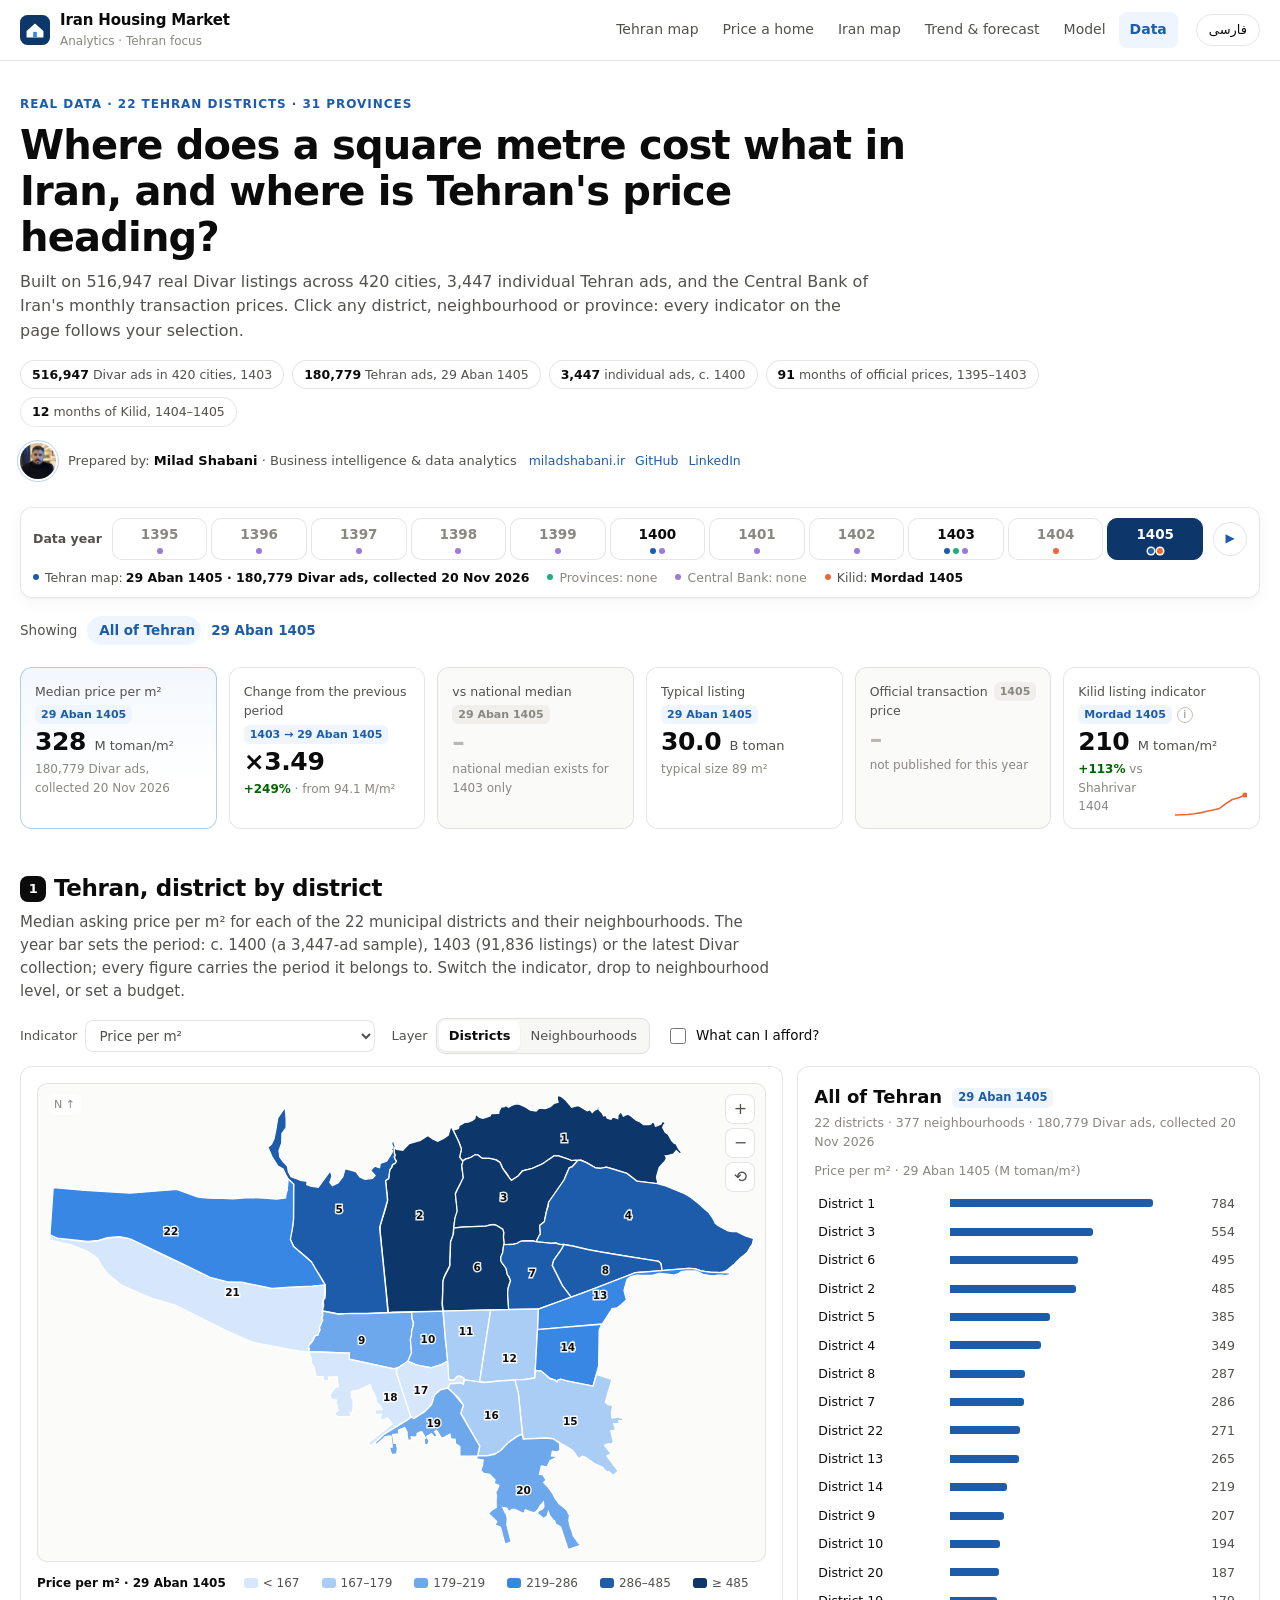
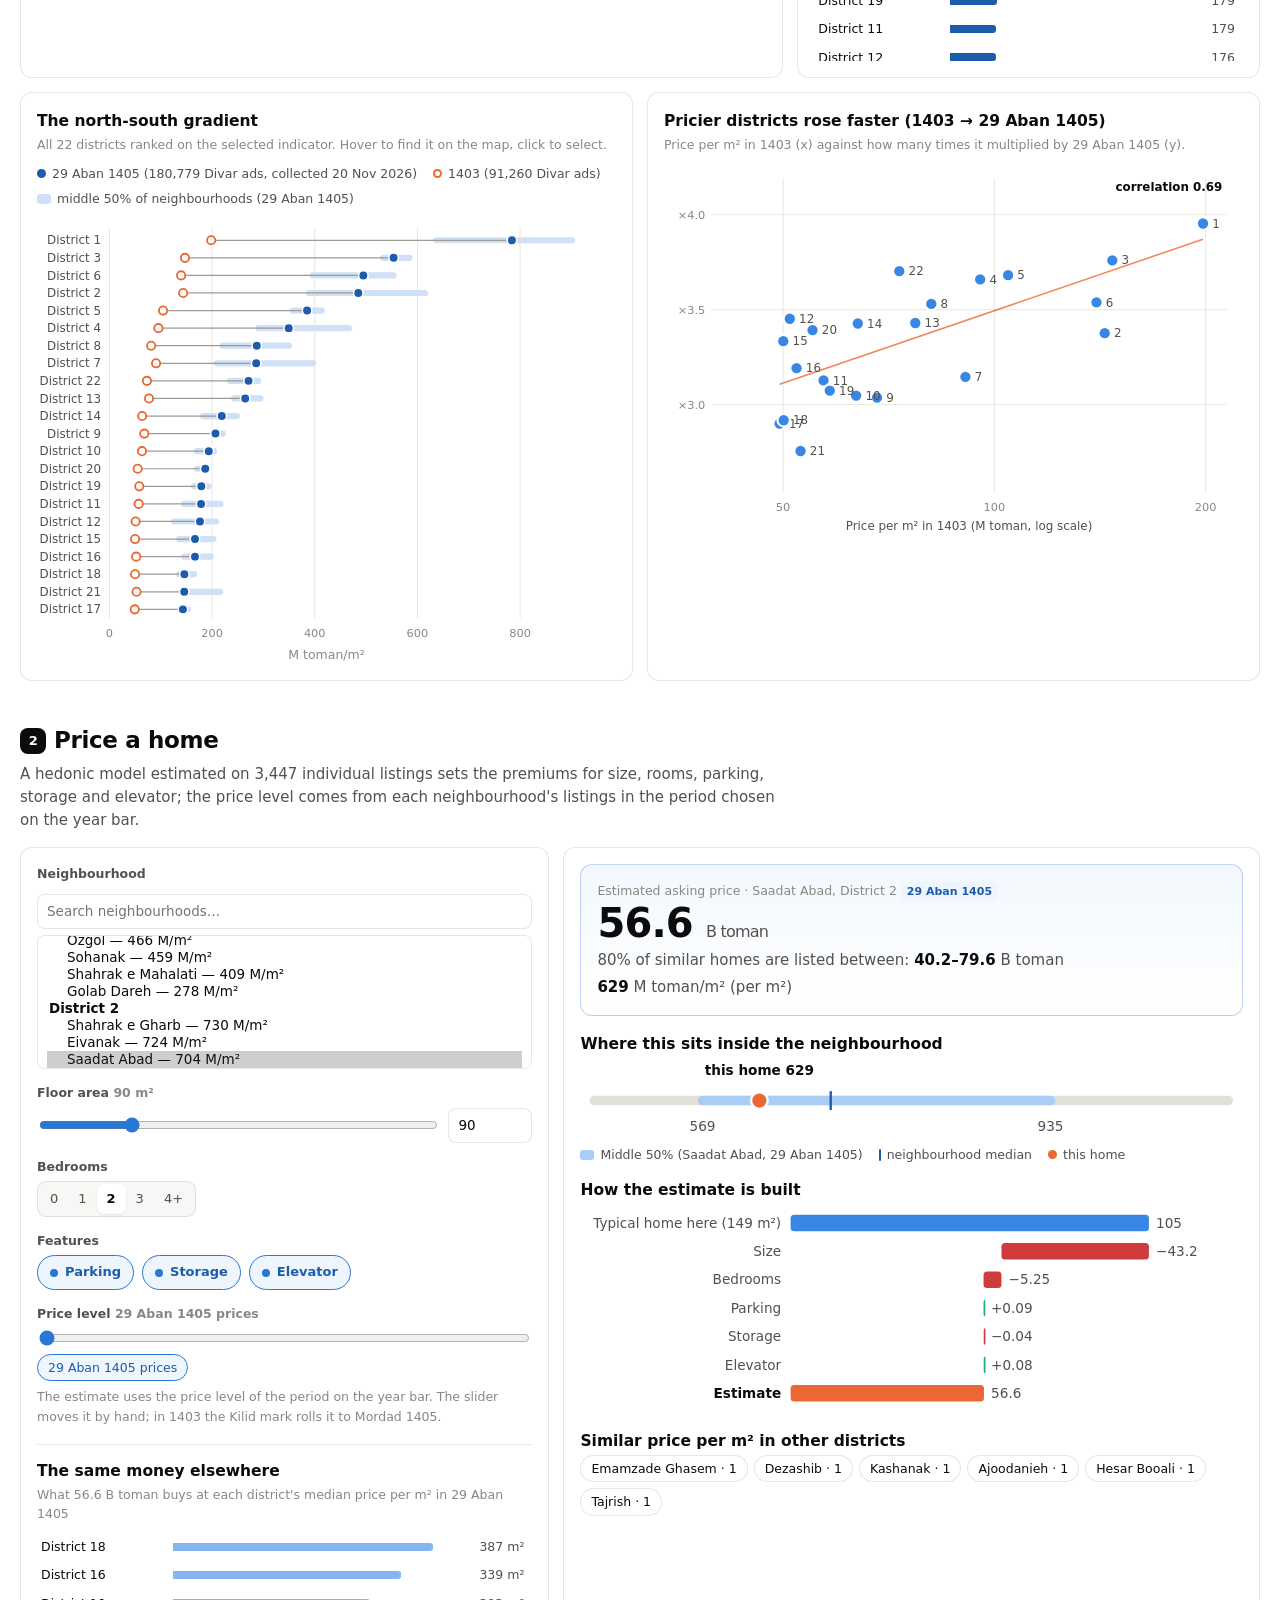
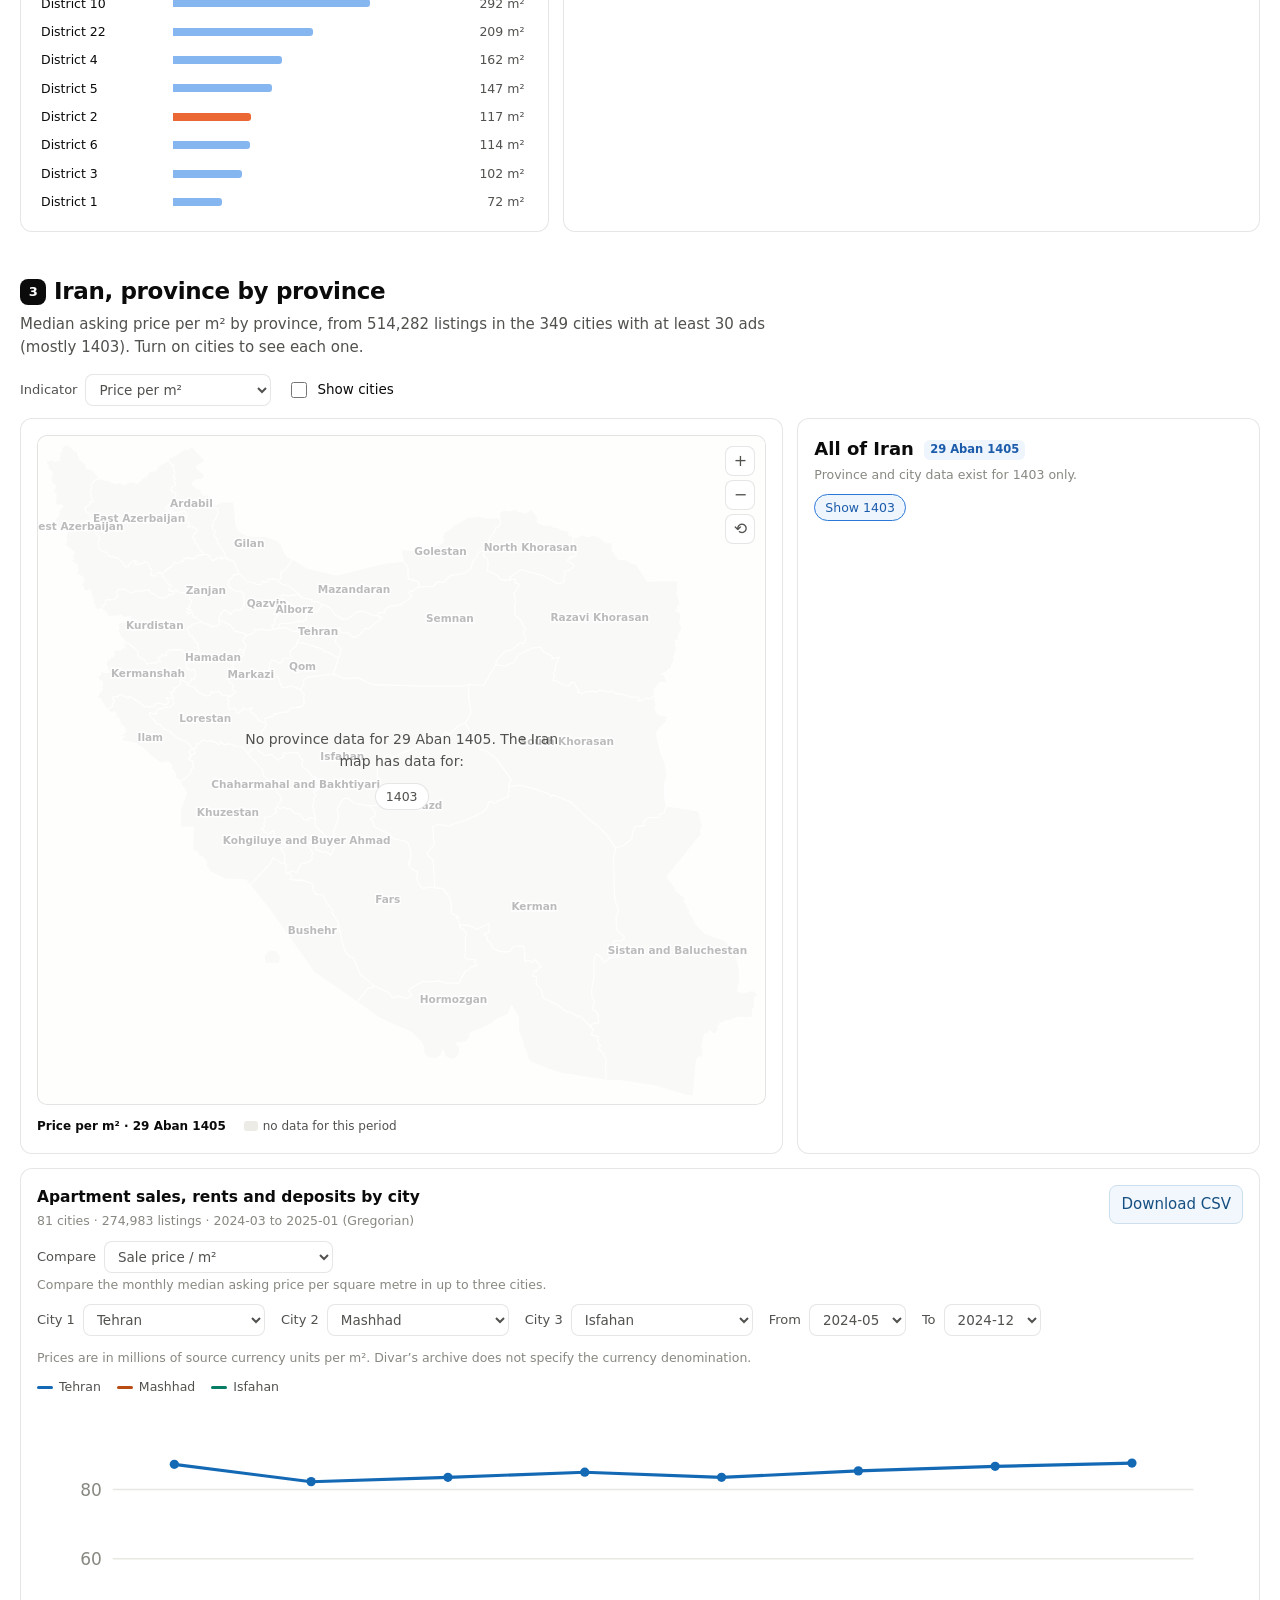
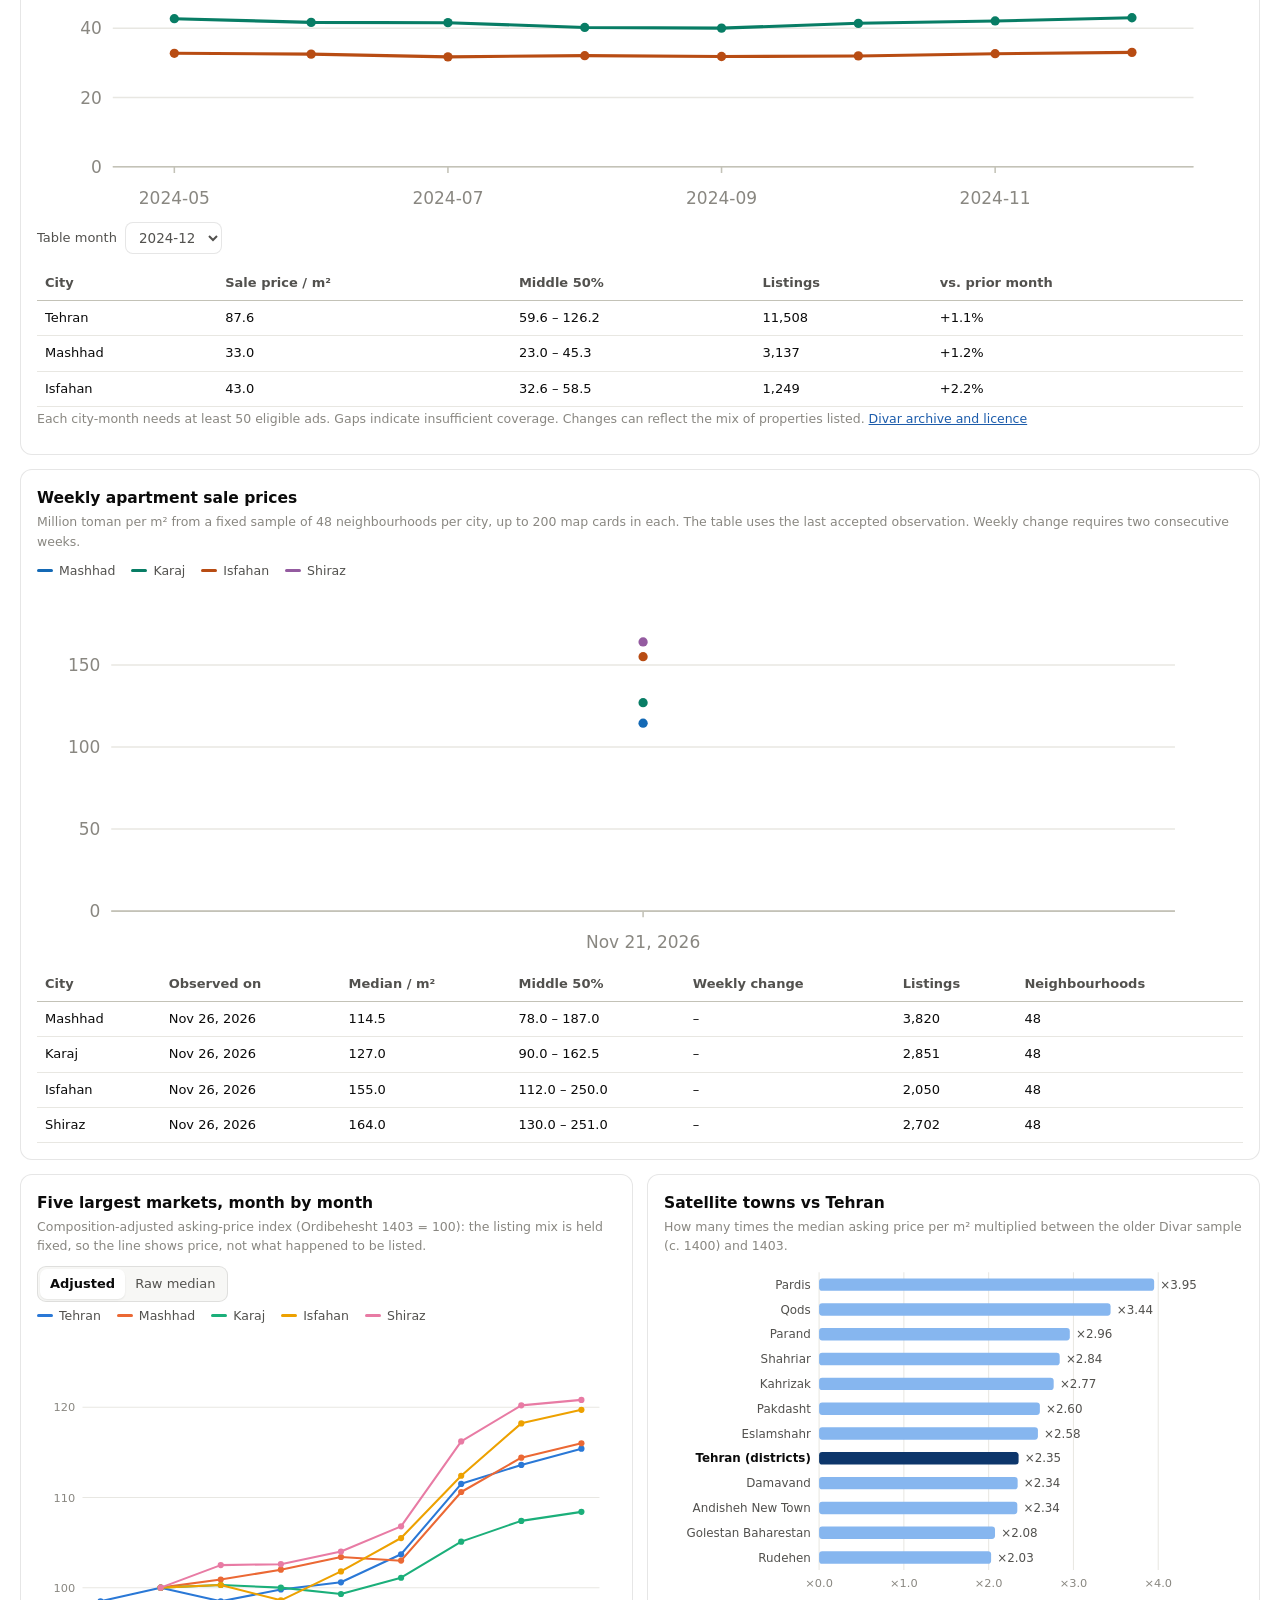
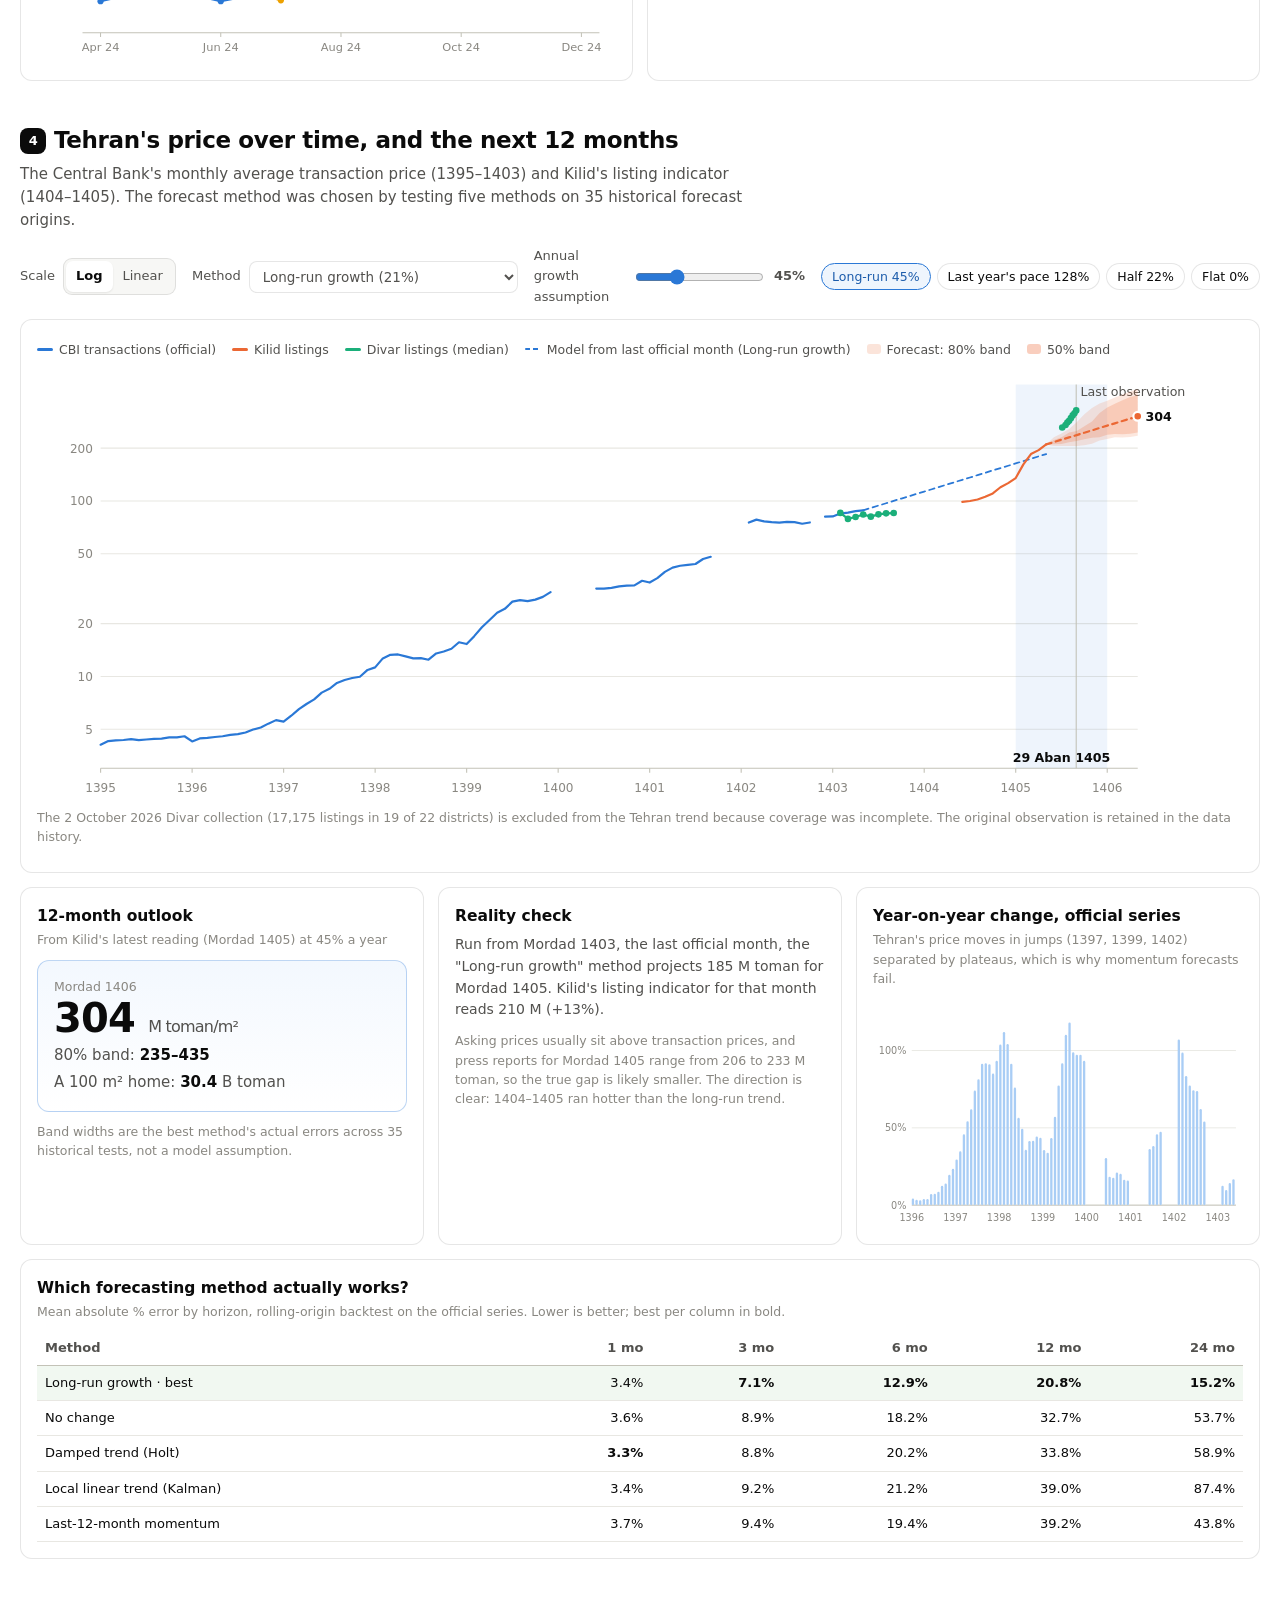
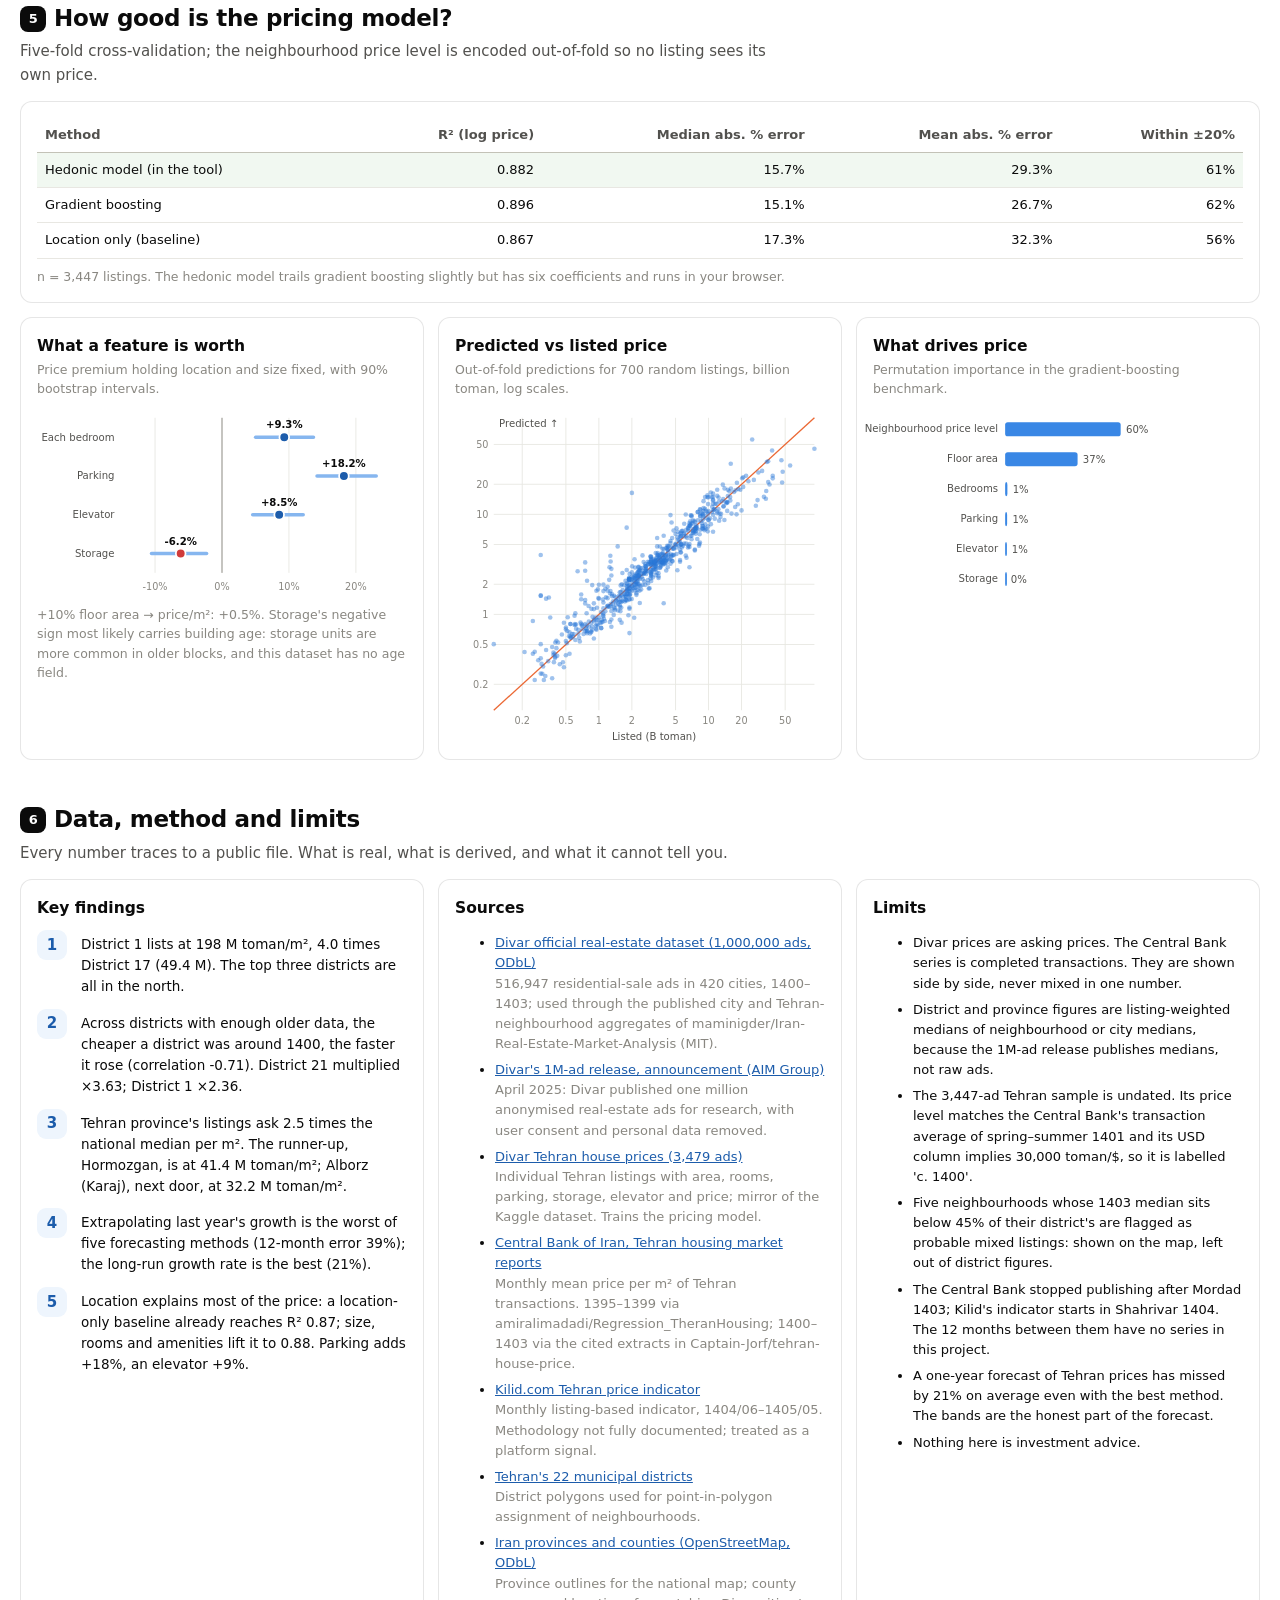
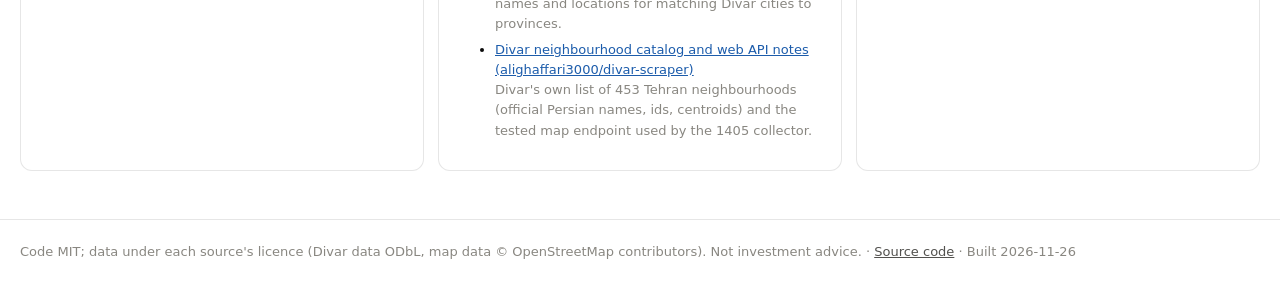
==== commit f4722348: "Publish reproducible rental history and observed weekly apartment-price panels" ====
--- a/site/index.html
+++ b/site/index.html
@@ -432,10 +432,12 @@
     </div>
     <div class="card city-history" id="cityHistory" hidden>
       <div class="city-history-head">
-        <div><h3>Apartment asking prices by city and month</h3><p class="note" id="chCoverage"></p></div>
+        <div><h3>Apartment sales, rents and deposits by city</h3><p class="note" id="chCoverage"></p></div>
         <button type="button" id="chCSV">Download CSV</button>
       </div>
-      <p class="note">Compare up to three cities. The lines show monthly medians from the same Divar apartment-sale archive, not completed sales.</p>
+      <label class="ctl">Compare <select id="chMetric">
+        <option value="sale">Sale price / m²</option><option value="rent">Monthly rent per apartment</option><option value="deposit">Deposit per apartment</option>
+      </select></label><p class="note" id="chDesc"></p>
       <div class="controls city-filter">
         <label class="ctl">City 1 <select id="chCity1"></select></label>
         <label class="ctl">City 2 <select id="chCity2"></select></label>
@@ -443,11 +445,16 @@
         <label class="ctl">From <select id="chFrom"></select></label>
         <label class="ctl">To <select id="chTo"></select></label>
       </div>
-      <p class="note">Vertical axis and table: million source units per m². The archive does not document the currency denomination.</p>
-      <div class="keyrow" id="chKey"></div><div class="chart" id="chChart" role="img" aria-label="Apartment asking prices by city and month"></div>
+      <p class="note" id="chUnits"></p>
+      <div class="keyrow" id="chKey"></div><div class="chart" id="chChart" role="img" aria-label="Apartment sales, rents and deposits by city"></div>
       <div class="controls"><label class="ctl">Table month <select id="chMonth"></select></label></div>
       <div class="city-table" id="chTable" aria-live="polite"></div>
-      <p class="note ch-source">A city-month appears only with at least 50 eligible ads. Gaps are not filled. Changes are nominal and may reflect which properties were listed. This historical archive is independent of the live Tehran feed. <a href="https://huggingface.co/datasets/divarofficial/real_estate_ads" target="_blank" rel="noopener">Divar archive and licence</a></p>
+      <p class="note ch-source">Each city-month needs at least 50 eligible ads. Gaps indicate insufficient coverage. Changes can reflect the mix of properties listed. <a href="https://huggingface.co/datasets/divarofficial/real_estate_ads" target="_blank" rel="noopener">Divar archive and licence</a></p>
+    </div>
+    <div class="card city-history" id="cityWeekly" hidden>
+      <h3>Weekly apartment sale prices</h3><p class="note">Million toman per m² from a fixed sample of 48 neighbourhoods per city, up to 200 map cards in each. The table uses the last accepted observation. Weekly change requires two consecutive weeks.</p>
+      <div class="keyrow" id="cwKey"></div><div class="chart" id="cwChart" role="img" aria-label="Weekly apartment sale prices"></div>
+      <div class="city-table" id="cwTable"></div>
     </div>
     <div class="grid g-2" style="margin-top:14px">
       <div class="card"><h3>Five largest markets, month by month</h3><p class="note">Composition-adjusted asking-price index (Ordibehesht 1403 = 100): the listing mix is held fixed, so the line shows price, not what happened to be listed.</p>
@@ -495,7 +502,7 @@
 </main>
 <footer><div class="wrap">Code MIT; data under each source's licence (Divar data ODbL, map data © OpenStreetMap contributors). Not investment advice. · <a href="https://github.com/Milad-Shabani/Iran-housing-market-analytics">Source code</a> · <span id="built"></span></div></footer>
 <div class="tip" id="tip" role="tooltip"></div>
-<script>window.__LANG__="en";window.__T__={"ch_title":"Apartment asking prices by city and month","ch_download":"Download CSV","ch_desc":"Compare up to three cities. The lines show monthly medians from the same Divar apartment-sale archive, not completed sales.","ch_city1":"City 1","ch_city2":"City 2","ch_city3":"City 3","ch_from":"From","ch_to":"To","ch_month":"Table month","ch_none":"None","ch_units":"Vertical axis and table: million source units per m². The archive does not document the currency denomination.","ch_city":"City","ch_price":"Median / m²","ch_iqr":"Middle 50% / m²","ch_ads":"Listings","ch_change":"vs. prior month","ch_empty":"No displayed observations for these cities in the selected period. Try a wider range.","ch_empty_short":"Insufficient or no data","ch_limits":"A city-month appears only with at least 50 eligible ads. Gaps are not filled. Changes are nominal and may reflect which properties were listed. This historical archive is independent of the live Tehran feed.","ch_source":"Divar archive and licence","title":"Iran & Tehran Housing Market Analytics","brand":"Iran Housing Market","brand_sub":"Analytics · Tehran focus","nav_tehran":"Tehran map","nav_pricing":"Price a home","nav_iran":"Iran map","nav_forecast":"Trend & forecast","nav_model":"Model","nav_data":"Data","lang_switch":"فارسی","lang_href":"index.fa.html","eyebrow":"Real data · 22 Tehran districts · 31 provinces","h1":"Where does a square metre cost what in Iran, and where is Tehran's price heading?","lede":"Built on 516,947 real Divar listings across 420 cities, 3,447 individual Tehran ads, and the Central Bank of Iran's monthly transaction prices. Click any district, neighbourhood or province: every indicator on the page follows your selection.","scope_label":"Showing","scope_reset":"Back to all of Tehran","s1_title":"Tehran, district by district","s1_desc":"Median asking price per m² for each of the 22 municipal districts and their neighbourhoods. The year bar sets the period: c. 1400 (a 3,447-ad sample), 1403 (91,836 listings) or the latest Divar collection; every figure carries the period it belongs to. Switch the indicator, drop to neighbourhood level, or set a budget.","metric":"Indicator","layer":"Layer","layer_d":"Districts","layer_h":"Neighbourhoods","budget_mode":"What can I afford?","budget":"Budget","budget_unit":"billion toman","size":"for","size_unit":"m²","zoom_in":"Zoom in","zoom_out":"Zoom out","zoom_reset":"Reset view","north":"N ↑","rank_title":"The north-south gradient","rank_desc":"All 22 districts ranked on the selected indicator. Hover to find it on the map, click to select.","catch_title":"Cheaper districts rose faster","catch_desc":"Price per m² c. 1400 (x) against how many times it multiplied by 1403 (y). Districts with fewer than 15 ads in the older sample are left out.","s2_title":"Price a home","s2_desc":"A hedonic model estimated on 3,447 individual listings sets the premiums for size, rooms, parking, storage and elevator; the price level comes from each neighbourhood's listings in the period chosen on the year bar.","f_hood":"Neighbourhood","f_search":"Search neighbourhoods…","f_area":"Floor area","f_rooms":"Bedrooms","f_amen":"Features","f_parking":"Parking","f_storage":"Storage","f_elevator":"Elevator","f_level":"Price level","f_level_note":"The estimate uses the price level of the period on the year bar. The slider moves it by hand; in 1403 the Kilid mark rolls it to Mordad 1405.","est_title":"Estimated asking price","est_range":"80% of similar homes are listed between","est_ppm2":"per m²","est_pos":"Where this sits inside the neighbourhood","est_breakdown":"How the estimate is built","est_alt":"Similar price per m² in other districts","est_buy":"The same money elsewhere","s3_title":"Iran, province by province","s3_desc":"Median asking price per m² by province, from 514,282 listings in the 349 cities with at least 30 ads (mostly 1403). Turn on cities to see each one.","cities_toggle":"Show cities","prov_rank":"Provinces ranked","major_title":"Five largest markets, month by month","major_desc":"Composition-adjusted asking-price index (Ordibehesht 1403 = 100): the listing mix is held fixed, so the line shows price, not what happened to be listed.","adj":"Adjusted","raw":"Raw median","sat_title":"Satellite towns vs Tehran","sat_desc":"How many times the median asking price per m² multiplied between the older Divar sample (c. 1400) and 1403.","s4_title":"Tehran's price over time, and the next 12 months","s4_desc":"The Central Bank's monthly average transaction price (1395–1403) and Kilid's listing indicator (1404–1405). The forecast method was chosen by testing five methods on 35 historical forecast origins.","scale":"Scale","log":"Log","linear":"Linear","growth_assump":"Annual growth assumption","preset_long":"Long-run","preset_kilid":"Last year's pace","preset_half":"Half","preset_zero":"Flat","fc_out_title":"12-month outlook","reality_title":"Reality check","lb_title":"Which forecasting method actually works?","lb_desc":"Mean absolute % error by horizon, rolling-origin backtest on the official series. Lower is better; best per column in bold.","yoy_title":"Year-on-year change, official series","yoy_desc":"Tehran's price moves in jumps (1397, 1399, 1402) separated by plateaus, which is why momentum forecasts fail.","s5_title":"How good is the pricing model?","s5_desc":"Five-fold cross-validation; the neighbourhood price level is encoded out-of-fold so no listing sees its own price.","coef_title":"What a feature is worth","coef_desc":"Price premium holding location and size fixed, with 90% bootstrap intervals.","scatter_title":"Predicted vs listed price","scatter_desc":"Out-of-fold predictions for 700 random listings, billion toman, log scales.","imp_title":"What drives price","imp_desc":"Permutation importance in the gradient-boosting benchmark.","s6_title":"Data, method and limits","s6_desc":"Every number traces to a public file. What is real, what is derived, and what it cannot tell you.","findings":"Key findings","sources":"Sources","limits":"Limits","footer":"Code MIT; data under each source's licence (Divar data ODbL, map data © OpenStreetMap contributors). Not investment advice.","u_m":"M toman/m²","u_m_short":"M/m²","u_b":"B toman","u_tm":"toman","u_sqm":"m²","u_list":"listings","u_yr":"yr","district":"District","tehran_all":"All of Tehran","iran_all":"All of Iran","neighbourhood":"Neighbourhood","province":"Province","city":"City","m_p":"Price per m²","m_g":"Change from the previous period (×)","m_pm":"Typical listing price","m_sz":"Typical size","m_by":"Median build year","m_el":"Elevator share","m_pk":"Parking share","m_n":"Listings (sample size)","k_ppm2":"Median price per m²","k_vs":"vs Tehran median","k_vsn":"vs national median","k_price":"Typical listing","k_size":"Typical size","k_growth":"Change from the previous period","k_listings":"Listings behind it","k_cbi":"Official transaction price","k_kilid":"Kilid listing indicator","k_fc":"12-month outlook","k_year":"Median build year","k_rank":"Rank","tip_iqr":"Middle 50%","tip_ci":"95% CI of median","tip_rooms":"Bedrooms","tip_flag":"Flagged: far below its district, likely mixed listings. Shown, not used in district figures.","tip_thin":"Fewer than 30 listings: indicative only.","no_data":"not enough data","within":"within budget","stretch":"within +20%","beyond":"out of reach","afford_count":"neighbourhoods fit your budget","cbi":"CBI transactions (official)","kilid":"Kilid listings","divar":"Divar listings (median)","divar_coverage_note":"The 2 October 2026 Divar collection (17,175 listings in 19 of 22 districts) is excluded from the Tehran trend because coverage was incomplete. The original observation is retained in the data history.","forecast":"Forecast","band80":"80% band","band50":"50% band","official_path":"Model from last official month","best":"best","method":"Method","horizon":"months ahead","base_typ":"Typical home here","adj_area":"Size","adj_rooms":"Bedrooms","adj_parking":"Parking","adj_storage":"Storage","adj_elevator":"Elevator","adj_time":"Market change","result":"Estimate","r2":"R² (log price)","mape":"Mean abs. % error","mdape":"Median abs. % error","w20":"Within ±20%","m_ols":"Hedonic model (in the tool)","m_gb":"Gradient boosting","m_loc":"Location only (baseline)","per_room":"Each bedroom","parking":"Parking","storage":"Storage","elevator":"Elevator","area10":"+10% floor area → price/m²","actual":"Listed","predicted":"Predicted","author_label":"Prepared by","author_name":"Milad Shabani","author_role":"Business intelligence & data analytics","author_site":"miladshabani.ir","author_site_path":"/en/","year_label":"Data year","play":"Play through the years","footer_code":"Source code"};window.__DATA__={"meta":{"built":"2026-11-20","tehran_median_2024":94122243,"tehran_median_2021":40000000,"national_median_2024":29234979,"listings_2024_total":516947,"cities_2024":420,"tehran_listings_2024":91836,"tehran_listings_located":91260,"listings_2021":3447,"growth_corr":-0.708,"month_min":"2021-02","month_max":"2025-03","has_1405":true,"divar_1405":{"source":"Divar web map endpoint, apartment-sell, collected with scripts/collect_divar.py","collected_on":"2026-11-20","raw_ads":182891,"ads_used":180779,"neighbourhood_tag_matches_location":0.9992,"tehran_median_ppm2":328079943.8990182,"tehran_median_ppm2_all_ads":313000000.0,"method":"listing-weighted median of neighbourhood medians, as for 1403","note":"Asking prices; map-card prices are rounded by Divar (about ±1%).","collected_on_jalali":[1405,8,29]}},"tehran":{"w":760,"h":498.5,"districts":[{"d":1,"path":"M431.4,43.8L435.2,51.1L439.3,59.6L442.5,68L440.4,76.4L443.7,80.2L446.5,78.5L452.7,76.6L456.7,74L459.7,74.4L464.2,77.7L471.8,77.8L479.1,79.3L482.8,81.9L485.6,88.3L489.3,93L493.2,99L495.2,100.7L502,95.8L506,90.8L516.3,88.4L519.4,87.1L526,84.1L529.6,81.8L539.1,75.1L543.3,75.3L552.3,77.9L557.4,80L567.5,79.7L573.1,82.2L582,87.4L588,88.2L594.2,86.9L601.6,88.9L615.5,93.3L625.8,101.6L647.3,104.3L647.3,101.8L646.3,97.8L646.9,94.6L649.1,87.3L651.3,84.8L653.3,82.5L654.8,81.2L656.8,77.5L655.5,75L657.1,75L663.9,73.3L666.9,69.6L670.4,72.9L672.5,72.1L671.2,69.8L669.9,68.5L668.2,65.5L667.1,62.9L664.8,61.9L662.3,59.4L660.2,55.6L658.4,52.4L655.6,50.7L654.1,48L652.8,45.6L653.6,42.9L655.5,41.5L652.9,38.2L650.9,41.8L647.3,43.5L645.2,44L644.2,41.1L642.3,39.2L640.4,41.8L638.7,42.3L635.9,42.3L632.7,42.5L629.3,39.7L625,37.9L620,33.6L616.7,31.5L614.2,32.4L611.8,33.5L610.5,31.5L609.6,29.5L607.8,30.1L605.9,32.9L605.8,36.1L602.9,35.1L599.9,34.7L599.1,36.6L597.7,36.6L594.7,35.5L594.1,34.1L593.2,32.5L591,33.3L589.8,30.7L586.2,26.8L585.9,22.7L585.2,19.8L584.7,22.7L584.2,26.4L581.4,27.4L579.1,29.7L576.9,26.9L573.8,28.1L570.3,25.8L565.3,22.9L562.5,22.9L557.7,24.2L552.1,17.5L549.6,15.2L546.7,13L543.1,12L542.5,15.1L543.4,19.1L539,20.3L535.3,23.8L530.2,25.7L523.8,25.1L520.4,28.2L514.5,27.4L508.8,23.8L502.2,20.7L498.3,21L494.4,22.7L491.7,24.2L488.9,22.5L487,23.8L484.1,24L482.8,26.2L481.7,28.4L481.4,30.6L473.6,31L472.3,33.5L468,34.8L464.9,35.8L461.4,34.8L457.1,31.4L456.5,36L453.8,38L449.5,39.8L445.7,40.1L442.7,42L440,43.6L439.3,46.4L436.6,47.4L434.6,47.9L432.4,43.1L431.4,43.8Z","lx":549.8,"ly":57.5,"p":198278952,"q25":169365149,"q75":225716603,"n":6844,"nh":29,"pm":34370712401,"sz":170,"by":1396,"el":0.962,"pk":0.979,"st":0.985,"rb":0.398,"vs":1.107,"rank":1,"top":"zafaraniyeh","low":"shahrak-e-mahalati","p21":84079208,"n21":428,"rel21":true,"g":2.358,"y0":{"p":84079208,"n":428},"y5":{"p":784090209,"q25":636610842,"q75":901451154,"n":11322,"pm":136000000000,"sz":180,"r":3.0,"by":1398,"el":0.974,"pk":0.985}},{"d":2,"path":"M374.8,68.4L374.1,67.8L373.3,65.6L372.2,69L372.4,71.1L372.5,72.5L373,74L373.1,75L372.2,75.8L372,76.2L372.8,77.2L372.8,78.3L374.5,80.7L373.7,82.1L373,83L371.5,83.7L370.2,85.2L369.6,87.1L367.6,89.5L366.4,99L364.8,99.8L363.2,101.1L365.4,121.1L363.2,130L357.7,147.6L357.4,152.6L366.1,238.9L368.6,238.6L370.5,238.5L423.1,237.3L422.3,230.5L423.3,205.1L424.7,200.5L430.3,189.9L431.1,164.7L433.8,157.4L434.2,151.4L435.5,142.1L438.3,133L436.2,114.4L437.5,111.4L444.6,98.3L442.7,85.6L444,81.1L440.6,76.3L442.4,68L439.7,60.7L436.6,54L431.4,43.7L428.7,53.3L424.6,56.3L417.7,59.8L412.9,57.7L407.4,53.7L399.5,58.9L387.9,62.2L384.6,65.7L382.8,67.4L381.2,69.2L378.4,68.7L376.4,68.6L374.8,68.4Z","lx":398.9,"ly":137.6,"p":143626555,"q25":101180905,"q75":167807678,"n":7084,"nh":24,"pm":14364238321,"sz":105,"by":1393,"el":0.873,"pk":0.932,"st":0.962,"rb":0.521,"vs":0.526,"rank":3,"top":"eivanak","low":"university-of-sharif","p21":63686314,"n21":252,"rel21":true,"g":2.255,"y0":{"p":63686314,"n":252},"y5":{"p":484880706,"q25":388478122,"q75":615295912,"n":14823,"pm":50000000000,"sz":110,"r":2.0,"by":1396,"el":0.884,"pk":0.947}},{"d":3,"path":"M562,79.6L557.4,80L554,78.4L543.8,75L539.2,75.1L526.9,83.5L516.4,88.2L506.4,90.8L501.7,96.1L494.7,100.7L492.9,98.5L490.7,95.4L485.6,88.5L482.8,81.9L477.5,78.9L472,77.7L464.3,77.8L459.5,74.1L456.4,74L452.7,76.4L449.4,77.7L446.5,78.5L444,80.5L442.8,85.5L444.4,97.8L436.1,114.8L438,132.7L435.7,139.9L434.4,150.3L434.7,150.5L437.3,150.2L439.8,149.8L442.8,149.5L444.6,149.4L467.9,148.5L470.4,147.8L475.6,146.8L479.2,147.8L485.4,151.6L486.6,155.1L486.3,159.7L486.6,163.6L486.7,167.9L487.2,167.9L491.8,167.8L496.8,167.4L500.6,166.6L503.5,164.6L505.7,164.1L509.4,163.8L516.6,163.8L518.7,164.4L521.2,165L521.5,163L522.4,161.1L524.1,157.8L525,156.4L524.6,152.7L524.2,147.7L529.2,143.9L530.5,136.2L531.5,132L533.6,123.8L540,114.7L550,100L551.6,95.4L555.2,87.6L558.4,86.2L563.8,80L562,79.6Z","lx":486.7,"ly":119.3,"p":147244907,"q25":142079034,"q75":148566679,"n":3960,"nh":14,"pm":19500000000,"sz":138,"by":1390,"el":0.916,"pk":0.965,"st":0.973,"rb":0.48,"vs":0.564,"rank":2,"top":"darrous","low":"tehran-jolfa","p21":61681818,"n21":116,"rel21":true,"g":2.387,"y0":{"p":61681818,"n":116},"y5":{"p":553655668,"q25":533613748,"q75":584407407,"n":8827,"pm":80000000000,"sz":145,"r":3.0,"by":1396,"el":0.933,"pk":0.971}},{"d":4,"path":"M651.8,195.1L659.3,194.3L670.3,193.4L675.6,193L679.3,192.7L680.6,192.6L685.7,193L686.7,193.1L688.8,193.7L692.5,195L696.6,195.8L703.2,196.7L710,196.9L712.8,197L713.5,196.7L715.8,196.4L718.8,195.2L720.6,194.1L726.4,189.2L727.6,188.3L731.5,184.2L733.5,182L737.4,179.2L741.5,175.4L744,170.9L746.3,167.6L747.7,162L748,161.6L739.2,158.6L730.2,154.2L725.2,154.1L721,153.4L710.9,148.1L707.7,145.6L705,140.1L701.4,134.9L689.9,124.6L681.9,118.3L675.7,114.7L655.9,106.5L647.3,104.2L625.8,101.5L615.4,93.5L593.9,86.8L587.6,88.1L582.6,87.6L573.1,82.1L567.2,79.7L563.9,79.9L558.3,86.3L555.1,87.6L549.8,100.1L533.5,123.5L533,128.2L531.6,131.9L529.1,143.8L524.2,147.9L525,156.7L523.8,158.1L521.4,163L521.3,164.9L536.6,166.6L541.1,165.8L544.6,167.4L549.6,167.6L559.5,169.4L577.9,173.7L603.4,178L637.4,183.5L648.6,185.4L650.8,187.5L651.4,190.2L651.8,195.1Z","lx":616.8,"ly":137.5,"p":95459914,"q25":86268175,"q75":130378514,"n":8107,"nh":22,"pm":8200000000,"sz":96,"by":1393,"el":0.827,"pk":0.873,"st":0.961,"rb":0.441,"vs":0.014,"rank":6,"top":"pasdaran","low":"khak-sefid","p21":54671607,"n21":178,"rel21":true,"g":1.746,"y0":{"p":54671607,"n":178},"y5":{"p":349350057,"q25":290853360,"q75":466768014,"n":13820,"pm":35500000000,"sz":100,"r":2.0,"by":1395,"el":0.861,"pk":0.873}},{"d":5,"path":"M370.4,60L370.3,60.4L369.7,60.9L369.5,61.8L370,63.4L370.9,65.4L370.9,67.1L369.1,68.5L370.4,69.5L369.9,71.6L368.6,73.7L364.2,80.8L357.6,83L356.9,87.4L351.7,85.9L347.6,90.3L352.2,95.5L349.5,98.6L341.7,99.6L336.3,97.2L332.2,91.5L320.9,88.4L318.5,96.9L313.4,103.5L307.5,106.2L305,102.8L307.2,96.4L305.5,90.6L292.8,107.9L285,106.7L280.8,105L281.3,101.6L274.5,100.8L270.8,99.1L264.5,96.9L261.8,92.3L260.6,85.7L255.9,80.8L252.7,76.2L251.8,69.8L254.7,61.5L254.9,51.9L259.3,45.6L259.3,36.8L258.9,31.1L258.3,24.1L250.5,35.3L248.5,48L246.6,57.3L244,62.8L240.2,66.1L244.2,75.5L250.6,85.8L256,88.7L260.8,98.8L267.1,104.7L267,141.8L265.7,151.8L264,157.5L263.6,162.4L267.5,170.3L279.6,180.2L285.5,185.7L289,192L294.8,200.6L300,209.6L300.3,217.7L300.1,220.1L300,221.6L299.5,224.1L298.7,224.6L298.2,226.9L298,228.4L298.4,229.8L298.4,231.2L298.1,232.6L297.6,233.6L297.5,235.1L297.4,237L313.9,240.1L328.1,239.8L343.6,239.8L365.6,238.8L363.7,217.6L356.9,150.3L358.1,145.9L365.2,121.7L363.2,101.1L364.5,99.9L366.3,98.9L367.6,89.5L369.5,87.1L370,85.1L371.3,83.7L373.1,82.9L374.5,80.6L373.2,78.9L372.7,77.9L372.6,77.3L372,76.2L372.9,75.1L373,74.2L372.5,72.7L372.3,70.8L372.2,68.2L373.3,65.4L371.7,60.3L371,59.2L370.6,58.9L370.2,59.5L370.4,60Z","lx":314.7,"ly":131.8,"p":104602011,"q25":100000000,"q75":111893706,"n":14703,"nh":25,"pm":8817097581,"sz":85,"by":1393,"el":0.814,"pk":0.945,"st":0.973,"rb":0.625,"vs":0.111,"rank":5,"top":"aboozar","low":"kan","p21":37349398,"n21":963,"rel21":true,"g":2.801,"y0":{"p":37349398,"n":963},"y5":{"p":385119310,"q25":356990099,"q75":413569320,"n":40460,"pm":33500000000,"sz":90,"r":2.0,"by":1395,"el":0.861,"pk":0.963}},{"d":6,"path":"M423.5,237.4L491.8,235.6L490.8,218.2L491.3,213L492.3,210.3L492.3,209.5L493.8,205.6L492.2,201.4L490.6,199.4L489,192.5L484.2,186L483.5,183.5L483.6,180.8L485.6,176.4L487,166.1L486.3,160.5L486.6,154.7L485.5,151.8L478.8,147.6L475.5,147L472.2,147.5L467.7,148.6L443.2,149.5L434.5,150.5L434.1,156.6L431.1,165.2L430.8,178.8L430.5,183.2L430.5,189.2L429.6,191.6L424.1,202.7L423.2,206.4L423,216.4L422.5,229.7L423.5,237.4Z","lx":459.0,"ly":192.0,"p":139806259,"q25":109741694,"q75":145803477,"n":2360,"nh":17,"pm":15850537634,"sz":114,"by":1394,"el":0.815,"pk":0.871,"st":0.905,"rb":0.413,"vs":0.485,"rank":4,"top":"yousef-abad","low":"valiasr","p21":51818182,"n21":67,"rel21":true,"g":2.698,"y0":{"p":51818182,"n":67},"y5":{"p":494698454,"q25":396133850,"q75":553181818,"n":6259,"pm":52900000000,"sz":115,"r":2.0,"by":1397,"el":0.84,"pk":0.894}},{"d":7,"path":"M557.3,222.8L548.2,210.8L545.8,206.2L537.3,189.5L538.9,184.2L546.8,173L549.6,167.8L544.8,167.6L540.9,166.2L536.6,166.6L527.5,165.5L521.2,165L516.7,163.8L505.5,164.1L503.5,164.6L500.6,166.6L496.3,167.5L486.6,167.9L485.5,176.3L483.6,180.7L483.5,183.6L484.1,186L488.5,191.9L489.1,192.8L490.2,198.2L490.8,199.8L492,201.1L493.8,205.5L492.3,209.4L492.3,210.2L491.3,213L490.7,218.2L491.8,235.6L493.5,235.6L517.3,235.2L522.4,235.3L543.2,228L557.3,222.8Z","lx":516.3,"ly":199.0,"p":90935691,"q25":67920159,"q75":114733917,"n":3254,"nh":14,"pm":6398406375,"sz":77,"by":1392,"el":0.682,"pk":0.72,"st":0.864,"rb":0.499,"vs":-0.034,"rank":7,"top":"niloufar","low":"tehran-gorgan","p21":40000000,"n21":15,"rel21":true,"g":2.273,"y0":{"p":40000000,"n":15},"y5":{"p":286071895,"q25":209514859,"q75":396736891,"n":6946,"pm":25000000000,"sz":85,"r":2.0,"by":1395,"el":0.716,"pk":0.749}},{"d":8,"path":"M547.7,171.4L546.2,173.8L538.9,184.2L538.2,186.5L537.5,189.5L548.1,210.6L557.2,222.7L578.7,214.8L599.9,206.7L605.7,204.4L611.4,202.2L622.9,197.7L624.9,197.2L627.3,196.9L629.2,196.7L630.1,196.6L631.1,196.7L633,196.6L639.2,196L651.8,195.1L651.6,192.3L651.3,189.8L650.6,187.4L648.4,185.4L637.4,183.5L620.6,181L602.4,177.9L588.6,175.7L573.3,172.9L558.7,169.4L549.6,167.8L547.7,171.4Z","lx":593.0,"ly":195.5,"p":81314599,"q25":67942326,"q75":93568077,"n":3213,"nh":12,"pm":5034941176,"sz":63,"by":1392,"el":0.572,"pk":0.639,"st":0.905,"rb":0.522,"vs":-0.136,"rank":8,"top":"haft-hoz","low":"vahidiyeh","p21":22273810,"n21":10,"rel21":false,"g":null,"y0":{"p":null,"n":10},"y5":{"p":287054393,"q25":220863977,"q75":349555960,"n":8619,"pm":18800000000,"sz":71,"r":2.0,"by":1393,"el":0.644,"pk":0.683}},{"d":9,"path":"M297.3,237.2L297.5,241.7L296.4,244.3L297.4,246.5L295.7,250.9L294.2,254.1L294.7,257.1L293.3,259.4L292.1,262.3L290.1,262.4L288.7,264.5L288,266.9L286.2,269.6L284.5,271.3L282.7,273.5L282.7,275.3L283.3,276.5L283.1,279.8L293.2,279.9L325.5,281.2L325.1,287.6L371.3,297.6L376,296.6L384.6,291.2L386.7,289.4L390.3,280.6L389.9,276.1L389.1,266.9L390.4,262.1L390.4,258.7L392.1,252.1L392.2,249L391,245.7L390.7,244.2L390.7,240.3L390.5,238.4L366,239L343.9,240L321.5,239.9L314.6,240.6L297.3,237.2Z","lx":338.2,"ly":268.3,"p":68046280,"q25":59330420,"q75":73547993,"n":3051,"nh":9,"pm":4499432050,"sz":69,"by":1396,"el":0.775,"pk":0.737,"st":0.866,"rb":0.584,"vs":-0.277,"rank":11,"top":"dr-hoshyar","low":"jey","p21":23939394,"n21":106,"rel21":true,"g":2.842,"y0":{"p":23939394,"n":106},"y5":{"p":206618384,"q25":201536915,"q75":220986832,"n":5031,"pm":14500000000,"sz":69,"r":2.0,"by":1398,"el":0.823,"pk":0.705}},{"d":10,"path":"M386.6,289.7L395.1,293.4L402.6,295.2L410.1,296.5L420.9,293.4L428.2,289.6L427,277.5L425.6,267.1L423.2,237.4L390.5,238.3L390.7,240.5L390.7,244.1L391.3,246.3L392.3,249L392.1,252.3L390.3,259L390.3,262.3L389.1,266.9L390.3,280.7L386.6,289.7Z","lx":407.4,"ly":267.0,"p":63536829,"q25":56941481,"q75":65697254,"n":8128,"nh":9,"pm":3474411623,"sz":57,"by":1389,"el":0.484,"pk":0.548,"st":0.89,"rb":0.714,"vs":-0.325,"rank":13,"top":"tehran-zanjan","low":"soleymani","p21":22142857,"n21":213,"rel21":true,"g":2.869,"y0":{"p":22142857,"n":213},"y5":{"p":193605557,"q25":170501263,"q75":203664176,"n":19489,"pm":10700000000,"sz":58,"r":1.0,"by":1391,"el":0.529,"pk":0.518}},{"d":11,"path":"M429.1,309.3L431.1,309.2L434.1,309.7L438.2,305.6L440,305.2L442.1,305.7L445,307.4L445.6,309.2L461.5,311.2L466,280.2L473,236L423.3,237.4L428.3,293.9L429.1,309.3Z","lx":447.3,"ly":258.8,"p":57097416,"q25":50277507,"q75":69898059,"n":2997,"nh":14,"pm":3120913978,"sz":65,"by":1390,"el":0.517,"pk":0.552,"st":0.824,"rb":0.567,"vs":-0.393,"rank":15,"top":"jamalzadeh","low":"gomrok","p21":23027059,"n21":49,"rel21":true,"g":2.48,"y0":{"p":23027059,"n":49},"y5":{"p":178540750,"q25":145961003,"q75":216386364,"n":5252,"pm":11300000000,"sz":64,"r":2.0,"by":1389,"el":0.53,"pk":0.555}},{"d":12,"path":"M461.5,311.1L468.3,311.9L478.6,310.4L502.2,308.9L508.3,308.7L519.1,307.1L521.3,268.1L523,235L473,236.2L461.5,311.1Z","lx":492.6,"ly":287.6,"p":51114066,"q25":45912271,"q75":73257725,"n":1202,"nh":13,"pm":3969755245,"sz":80,"by":1392,"el":0.595,"pk":0.622,"st":0.754,"rb":0.395,"vs":-0.457,"rank":19,"top":"tehran-iran","low":"baharestan","p21":22192982,"n21":3,"rel21":false,"g":null,"y0":{"p":null,"n":3},"y5":{"p":176450704,"q25":126047101,"q75":207500000,"n":1181,"pm":11000000000,"sz":71,"r":2.0,"by":1390,"el":0.572,"pk":0.594}},{"d":13,"path":"M522.1,256.6L562.5,253.1L589.7,250.6L600,234.8L605.2,233.9L608.7,231.1L614.9,225.7L612.3,215.8L615.5,204.2L619.3,201.3L626,199.7L632.4,200L641.7,200L649.1,198L657.7,198.8L664.5,199.7L669.4,198L672.2,196.1L677.5,195.3L687.1,195.4L690.3,196.6L694.8,199L700.8,200.1L706.7,200.4L710.1,199.8L714.7,199.8L718.8,200.2L722.7,199.2L722.4,197.2L713,197L701.4,196.6L692.6,195.2L686.8,193.2L680.2,192.6L651.7,195L630.6,196.7L624.2,197.2L611.4,202.1L572.2,217.2L532.1,231.9L522.9,235.3L522.1,256.6Z","lx":587.2,"ly":221.5,"p":77149896,"q25":66541811,"q75":86251091,"n":2065,"nh":13,"pm":4833519553,"sz":75,"by":1392,"el":0.649,"pk":0.681,"st":0.793,"rb":0.449,"vs":-0.18,"rank":9,"top":"niroo-havayi","low":"emam-hossein","p21":27118644,"n21":77,"rel21":true,"g":2.845,"y0":{"p":27118644,"n":77},"y5":{"p":264591356,"q25":243454034,"q75":294243881,"n":3079,"pm":18700000000,"sz":78,"r":2.0,"by":1391,"el":0.637,"pk":0.672}},{"d":14,"path":"M555.6,253.8L521.9,256.7L519.6,299.1L522.1,299.5L525.7,300L535.1,307.7L540.3,309.4L542.1,311.3L543.4,309.4L546.5,308.6L552.1,310.2L579.9,315.8L585.8,294.6L586.4,257.1L588.9,251.1L555.6,253.8Z","lx":553.5,"ly":275.9,"p":63882204,"q25":62851152,"q75":72503048,"n":2395,"nh":18,"pm":3802312500,"sz":64,"by":1391,"el":0.547,"pk":0.594,"st":0.769,"rb":0.475,"vs":-0.321,"rank":12,"top":"parastar","low":"khavaran","p21":20588235,"n21":13,"rel21":false,"g":null,"y0":{"p":null,"n":13},"y5":{"p":218929260,"q25":182453020,"q75":248393413,"n":4841,"pm":13500000000,"sz":68,"r":2.0,"by":1391,"el":0.566,"pk":0.597}},{"d":15,"path":"M580.1,315.7L552.4,310.3L546.3,308.4L543.3,309.4L542.2,311.3L540.2,309.5L535.2,308.1L525.8,300.1L519.7,299.4L519.3,307.1L508.8,308.8L498.3,309L502,323.8L506.9,370.9L531.4,369.9L537.1,370.6L538.3,370.8L541.4,372.6L558.3,382.4L564.9,391.5L568.6,388.9L571.9,389.9L582,397L590.6,400.8L590.2,401.8L595.3,405.8L596.3,404.7L601.1,409L606.2,404.4L594.4,388.7L598.9,386.2L592,377.6L593.2,376.7L596.3,375.9L597.9,376.4L599.5,376L601.2,373.4L600.9,372.5L600.8,371.8L600.3,370.4L599.9,368.5L599.2,365L598.7,362.3L603.4,361.6L602.8,358.6L601.6,355.2L607.4,354.7L606.9,351.8L611.2,351.5L611.1,348.5L608.3,349L607.9,347.7L599.8,349.1L599.1,344.9L600.5,335.7L595.1,334.9L592.8,332.3L599.6,308.6L583.6,303.4L580.1,315.7Z","lx":556.1,"ly":353.2,"p":50029711,"q25":45079211,"q75":60565914,"n":3186,"nh":13,"pm":3197000000,"sz":69,"by":1393,"el":0.624,"pk":0.634,"st":0.704,"rb":0.398,"vs":-0.468,"rank":21,"top":"abouzar","low":"shoosh","p21":20638932,"n21":14,"rel21":false,"g":null,"y0":{"p":null,"n":14},"y5":{"p":166796296,"q25":136094595,"q75":202596721,"n":4610,"pm":12000000000,"sz":72,"r":2.0,"by":1398,"el":0.704,"pk":0.681}},{"d":16,"path":"M502,323.6L498.3,309.3L480.7,310.4L472.1,311.4L466.1,312L455.5,310.5L445.6,309.2L444.5,313.6L440.9,312L438.8,312.7L437,312.6L435.6,312.9L430.5,313.1L429.6,314L428.8,317.7L432.1,321.6L439.9,328.2L444.5,336L442.6,341.9L441.8,344.3L445,349.1L451.6,361L461.6,378.3L459.4,388.6L469.6,388.4L477,386.6L483.6,382.9L487.5,378.7L493.4,373.4L498.1,369.8L502.2,367.7L506.1,365.9L502,323.6Z","lx":473.8,"ly":346.7,"p":52252612,"q25":47935398,"q75":61470222,"n":1240,"nh":7,"pm":3631605634,"sz":74,"by":1392,"el":0.653,"pk":0.559,"st":0.648,"rb":0.413,"vs":-0.445,"rank":18,"top":"nazi-abad","low":"baq-e-azari","p21":15194805,"n21":4,"rel21":false,"g":null,"y0":{"p":null,"n":4},"y5":{"p":166768750,"q25":145858407,"q75":197399635,"n":1369,"pm":12000000000,"sz":74,"r":2.0,"by":1396,"el":0.722,"pk":0.61}},{"d":17,"path":"M375.2,297.1L374.4,301.6L389.5,347.5L392.7,349.9L395,348.1L397.7,346.2L405,341.7L411.4,334.5L414.3,325.6L417.3,321.7L422,319.1L427.3,318.3L428.5,317.2L430.5,312.9L435.6,313.1L437,312.3L439,312.6L440.7,311.7L444.4,313.5L445.3,309.3L444.9,307.4L442.1,305.7L440.1,305L438.2,305.7L434,309.8L431,309.3L429.3,309.2L427.9,289.7L420.5,293.6L410.6,296.5L395,293.5L386.5,289.7L375.2,297.1Z","lx":400.1,"ly":320.4,"p":49427463,"q25":49099657,"q75":50752852,"n":1912,"nh":14,"pm":2897762186,"sz":63,"by":1394,"el":0.676,"pk":0.581,"st":0.699,"rb":0.497,"vs":-0.475,"rank":22,"top":"bagh-khazaneh","low":"vasfenard","p21":17500372,"n21":22,"rel21":true,"g":2.824,"y0":{"p":17500372,"n":22},"y5":{"p":143295943,"q25":137254386,"q75":152882304,"n":3045,"pm":9500000000,"sz":66,"r":1.0,"by":1395,"el":0.713,"pk":0.553}},{"d":18,"path":"M374.3,301.2L375.1,296.9L371.3,297.5L325.1,287.5L325.4,281.2L283.1,279.8L285.4,287.2L285.5,288.9L285.2,290.2L286.4,292.6L288.1,295.2L290.7,305.6L298.1,305.7L298,309.6L303.8,310.1L303.6,305.9L306.1,306.2L312.1,305.6L312.9,306.9L312.7,309.8L313.2,312.2L313.8,316.3L312.2,316.6L310.1,317.5L309.2,318.9L306.1,322.7L305.2,325L306.4,329.2L309.5,329.5L309.8,330.1L311.8,330.5L311.2,333.3L311.4,334.3L312.7,335.6L312.6,337.2L311.9,337.2L311.3,337.5L313.6,340.5L309.4,345L313.5,347.7L327.5,347.8L326,343.2L329,343.1L329.2,336.3L329.4,331.5L328.8,329.3L327.6,327.6L327.5,321.4L335.8,319.5L340.8,317.1L347.1,313.9L348.7,319.1L350.8,322.9L353,327.4L353.5,332.5L355.3,334.3L356.2,335.1L357,335.6L358.6,337.7L359.5,340L351.9,340.6L353,345.7L359,345.1L357.1,350.9L361.2,351L365.1,348.9L370,355.2L345.3,374.8L347.6,378.3L361.7,366L370.2,360.6L379.9,354.3L388.2,349.8L389.4,347.8L374.3,301.2Z","lx":368.1,"ly":328.4,"p":50099933,"q25":44476975,"q75":50780743,"n":1685,"nh":12,"pm":3000000000,"sz":67,"by":1391,"el":0.615,"pk":0.597,"st":0.681,"rb":0.403,"vs":-0.468,"rank":20,"top":"tolid-daroo","low":"saeed-abad","p21":14705882,"n21":4,"rel21":false,"g":null,"y0":{"p":null,"n":4},"y5":{"p":146135802,"q25":136000000,"q75":165119898,"n":1778,"pm":9190000000,"sz":65,"r":2.0,"by":1393,"el":0.665,"pk":0.6}},{"d":19,"path":"M461.5,378.4L441.6,344.3L444.4,335.4L433.5,322.5L427.9,317.7L420.6,319.6L414.4,325L411.2,335.1L404,342.5L392.6,349.8L389.3,347.4L388.3,349.7L384.9,351.8L361.2,366.2L352.3,374.9L353.7,376.8L363,368.4L368.8,367.8L370.2,379.5L367.4,379.5L367.8,382.5L369.6,387.2L374.8,386.4L375.5,381.6L374.6,375.5L371.8,375.4L370.6,366.2L377.3,365.5L376.5,361.7L383.2,359.1L385.7,363.9L385.6,366.2L386.5,372.1L390.3,372.1L390,368.5L393.7,369.1L396.3,367.7L396,365.3L398.7,363.7L401.1,363.4L404.9,370.1L403.5,370.5L404.1,376.8L407.2,377L408.7,373.3L406.1,368.2L411.2,365.2L414.1,369.3L417.3,367.4L414.4,363.1L416.4,361.9L421.3,369.4L423.4,369.8L430.5,365.9L431.3,370.9L435.9,371.4L436.2,375.8L440.8,379L440.8,388.8L459.3,388.5L461.5,378.4Z","lx":413.5,"ly":355.4,"p":58275644,"q25":47397594,"q75":60715175,"n":1036,"nh":9,"pm":4034952830,"sz":73,"by":1393,"el":0.665,"pk":0.573,"st":0.663,"rb":0.36,"vs":-0.381,"rank":14,"top":"khani-abad-no","low":"shahrak-e-aboozar","p21":null,"n21":null,"rel21":false,"g":null,"y0":{"p":null,"n":null},"y5":{"p":179112903,"q25":164774436,"q75":192738333,"n":941,"pm":12900000000,"sz":77,"r":2.0,"by":1396,"el":0.694,"pk":0.654}},{"d":20,"path":"M538.4,370.7L531.1,370L507,371.1L506,366L501.2,368L491.6,374.5L483.6,383L477,386.9L469,388.6L459.3,388.6L457.9,391.6L465.2,392.9L464.4,398.4L462.7,404L466,407L471.9,408L477.6,413.7L476.6,417.5L481.6,419.4L479.9,423.7L478.3,426.3L479.1,431.2L478.6,434L478.8,442.4L473.7,445.6L470.6,448.8L479.4,457.4L477.6,460.7L483.2,463.2L488,481L494.4,478.4L489.9,460.3L490.4,454.3L489.6,450L487.9,447.6L486.6,444.4L485.7,442.6L489.8,443.1L491.9,446.5L493.2,446.1L495.1,444.6L498.3,444.5L501.5,446.1L507.4,448.8L509.2,445L514.2,446.8L518.8,448.2L522.5,444.6L524.6,440.7L528.1,436.8L528.6,441.6L527.3,443.8L523.2,446L521.6,448.4L528.3,454.1L531.9,451.6L533.3,447.1L534.4,450.4L536.4,453L538,455.3L539.9,456.7L540.8,459.7L546.1,462.8L554,486.5L567.5,481.9L564.6,479.6L562.1,475.9L559.3,471.9L557.6,466.4L556,462.3L554.7,456.4L555.4,450.8L552.3,444.9L549,442L544.5,438.6L540.1,432.4L537.4,427.1L532.4,420.5L528.4,416.4L531.1,413.8L529,410.7L527.8,408.5L523.9,407.9L525.9,399.1L532,400.2L535,393.6L543.5,389.2L536.4,388.6L537.5,383.8L542.9,384.4L545.4,382.5L545,375.3L538.4,370.7Z","lx":507.4,"ly":425.0,"p":55068474,"q25":46491933,"q75":62404945,"n":2051,"nh":15,"pm":3847253788,"sz":74,"by":1393,"el":0.776,"pk":0.671,"st":0.688,"rb":0.285,"vs":-0.415,"rank":16,"top":"south-deylaman","low":"mobarak-abad-e-beheshti","p21":19250000,"n21":14,"rel21":false,"g":null,"y0":{"p":null,"n":14},"y5":{"p":186777416,"q25":170934783,"q75":190000000,"n":3155,"pm":14600000000,"sz":83,"r":2.0,"by":1397,"el":0.789,"pk":0.787}},{"d":21,"path":"M283.1,278.4L282.8,275.6L282.5,273.8L286.5,268.7L288.3,265L289.9,262.6L292.5,262.3L294.2,257L294,254.1L297.4,246.7L296.2,244.5L297.5,242.2L297,237.2L297.6,233.8L298.4,232.4L297.6,229.1L298.4,224.9L299.5,224L299.8,210.1L244.6,213.5L227.4,210.1L213.8,207.3L199.5,206.8L180.1,201.9L123.3,174.8L105.1,166L94.4,161.3L85,160L74.6,160.5L62.4,163.8L52.2,164.9L41.7,164L21.3,161L12.5,157.9L12,163L33.9,167.9L52,175.1L61.9,181.7L66,189.3L72.5,198.2L86.8,210.1L118.9,224L143.3,231.1L195.9,257.3L223.7,269.8L254.5,275.7L273.3,279.1L282.8,279.4L283.1,278.4Z","lx":203.2,"ly":218.8,"p":52945027,"q25":43669679,"q75":68165173,"n":2866,"nh":13,"pm":4150512070,"sz":78,"by":1398,"el":0.82,"pk":0.908,"st":0.93,"rb":0.361,"vs":-0.437,"rank":17,"top":"shahrak-pasdaran","low":"shahrak-daneshgah-tehran","p21":14583333,"n21":31,"rel21":true,"g":3.631,"y0":{"p":14583333,"n":31},"y5":{"p":145857447,"q25":140000000,"q75":215732049,"n":5399,"pm":11000000000,"sz":70,"r":2.0,"by":1400,"el":0.857,"pk":0.934}},{"d":22,"path":"M285.8,186L266.9,169.6L263.7,162.3L265.7,151.6L266.9,141.7L267,139.9L267.1,104.6L260.7,98.8L259.4,95.8L259.7,97.4L259.6,98.1L260,99.1L260.2,99.9L261,100.5L261.1,103.2L260.7,107.5L260.1,108.5L260.7,109.8L260.8,110.5L260,112L259.7,113.4L259.3,114.7L259,115.8L258.6,119.1L249.4,120.3L236.4,119.3L222.6,118.6L213.9,119.2L203.5,120.1L193.5,119.6L185.1,119.5L178,119.2L171.6,118.8L166.5,118L145,110.2L96.1,114.1L49.2,111.2L15.9,108.2L12.5,157.7L20.2,161L52,164.5L63.1,163.3L72.4,160.6L85.1,159.6L94.5,161.2L98,162.7L150.6,187.6L179.8,202L199.2,206.9L212.9,207.1L244.5,213.5L262.9,212.3L286.4,211.1L299.8,209.8L285.8,186Z","lx":138.9,"ly":154.6,"p":73206073,"q25":69533279,"q75":94972146,"n":5027,"nh":11,"pm":7547152367,"sz":112,"by":1401,"el":0.891,"pk":0.96,"st":0.987,"rb":0.307,"vs":-0.222,"rank":10,"top":"dehkade-olympic","low":"abshar-tehran","p21":28836843,"n21":104,"rel21":true,"g":2.539,"y0":{"p":28836843,"n":104},"y5":{"p":271076720,"q25":234634565,"q75":289667695,"n":10533,"pm":30800000000,"sz":120,"r":2.0,"by":1402,"el":0.902,"pk":0.967}}],"hoods":[{"s":"poonak","fa":"پونک","en":"Poonak","x":355.1,"y":129.7,"d":5,"n":2767,"p":114606742,"p25":97674104,"p75":133522727,"lo":113333333,"hi":115789474,"pm":9500000000,"sz":85,"r":2,"by":1393,"el":0.8,"pk":0.95,"st":0.98,"rb":0.62,"q":"ok","y5":{"p":438000000,"p25":386000000,"p75":506000000,"n":6199,"pm":40000000000,"sz":90,"r":2.0,"by":1395,"el":0.879,"pk":0.975}},{"s":"jeyhoun","fa":"جیحون","en":"Jeyhoun","x":404.2,"y":260.3,"d":10,"n":2195,"p":63000000,"p25":55515957,"p75":71560176,"lo":62121212,"hi":63636364,"pm":3500000000,"sz":57,"r":1,"by":1390,"el":0.51,"pk":0.54,"st":0.9,"rb":0.71,"q":"ok","y5":{"p":200000000,"p25":170000000,"p75":228000000,"n":4391,"pm":11400000000,"sz":58,"r":1.0,"by":1393,"el":0.55,"pk":0.51}},{"s":"sarsabil","fa":"سلسبیل جنوبی","en":"Sarsabil","x":417.7,"y":258.0,"d":10,"n":1969,"p":64285714,"p25":56818182,"p75":73214286,"lo":63541667,"hi":64924242,"pm":3450000000,"sz":56,"r":1,"by":1387,"el":0.38,"pk":0.52,"st":0.89,"rb":0.76,"q":"ok","y5":{"p":193000000,"p25":166000000,"p75":223000000,"n":2591,"pm":10500000000,"sz":58,"r":1.0,"by":1388,"el":0.433,"pk":0.519}},{"s":"chitgar-lake","fa":"دریاچه شهدای خلیج فارس","en":"Chitgar Lake","x":184.1,"y":151.4,"d":22,"n":1732,"p":71587319,"p25":39750000,"p75":85000000,"lo":69580078,"hi":73189473,"pm":7400000000,"sz":110,"r":2,"by":1402,"el":0.98,"pk":0.99,"st":1.0,"rb":0.28,"q":"ok","y5":{"p":254000000,"p25":224000000,"p75":301000000,"n":701,"pm":30000000000,"sz":125,"r":2.0,"by":1400,"el":0.979,"pk":0.994}},{"s":"sazamn-barnameh","fa":"سازمان برنامه شمالی","en":"Sazamn Barnameh","x":313.8,"y":186.2,"d":5,"n":1667,"p":104375000,"p25":94801853,"p75":116250000,"lo":103508772,"hi":105338677,"pm":7700000000,"sz":78,"r":2,"by":1392,"el":0.87,"pk":0.97,"st":0.99,"rb":0.7,"q":"ok","y5":{"p":405000000,"p25":352000000,"p75":488000000,"n":1264,"pm":43000000000,"sz":107,"r":2.0,"by":1395,"el":0.86,"pk":0.966}},{"s":"saadat-abad","fa":"سعادت‌آباد","en":"Saadat Abad","x":418.8,"y":94.7,"d":2,"n":1590,"p":168576480,"p25":142106725,"p75":210000000,"lo":166666667,"hi":171428571,"pm":21000000000,"sz":131,"r":3,"by":1393,"el":0.96,"pk":0.98,"st":0.99,"rb":0.52,"q":"ok","y5":{"p":704000000,"p25":569250000,"p75":935000000,"n":2306,"pm":100000000000,"sz":149,"r":3.0,"by":1396,"el":0.983,"pk":0.991}},{"s":"west-tehranpars","fa":"تهرانپارس غربی","en":"West Tehranpars","x":638.7,"y":170.2,"d":4,"n":1514,"p":95000000,"p25":78645815,"p75":111740196,"lo":93750000,"hi":96748656,"pm":8200000000,"sz":96,"r":2,"by":1392,"el":0.81,"pk":0.86,"st":0.96,"rb":0.5,"q":"ok","y5":{"p":320000000,"p25":275000000,"p75":378000000,"n":2452,"pm":30000000000,"sz":95,"r":2.0,"by":1393,"el":0.808,"pk":0.856}},{"s":"south-janat-abad","fa":"جنت‌آباد جنوبی","en":"South Janat Abad","x":320.7,"y":155.2,"d":5,"n":1483,"p":109259259,"p25":97565673,"p75":120801282,"lo":108108108,"hi":110326087,"pm":9990000000,"sz":90,"r":2,"by":1394,"el":0.81,"pk":0.96,"st":0.99,"rb":0.64,"q":"ok","y5":{"p":391000000,"p25":350000000,"p75":440000000,"n":3861,"pm":38300000000,"sz":100,"r":2.0,"by":1395,"el":0.863,"pk":0.959}},{"s":"kooy-e-ferdos","fa":"فردوس","en":"Kooy e Ferdos","x":335.2,"y":197.0,"d":5,"n":1377,"p":101818182,"p25":92708333,"p75":113138686,"lo":101004798,"hi":102941176,"pm":7900000000,"sz":80,"r":2,"by":1391,"el":0.86,"pk":0.95,"st":0.99,"rb":0.65,"q":"ok","y5":{"p":359000000,"p25":320000000,"p75":411000000,"n":2808,"pm":33000000000,"sz":95,"r":2.0,"by":1393,"el":0.908,"pk":0.972}},{"s":"andisheh","fa":"جوانمردان (اندیشه)","en":"Andisheh","x":285.4,"y":158.1,"d":5,"n":1325,"p":30434783,"p25":25660377,"p75":42682927,"lo":30000000,"hi":31111111,"pm":1800000000,"sz":60,"r":2,"by":1398,"el":0.77,"pk":0.98,"st":0.99,"rb":0.54,"q":"outlier_vs_district","y5":{"p":290500000,"p25":250500000,"p75":324750000,"n":578,"pm":23450000000,"sz":80,"r":2.0,"by":1395,"el":0.894,"pk":0.971}},{"s":"central-janat-abad","fa":"جنت‌آباد مرکزی","en":"Central Janat Abad","x":318.0,"y":135.0,"d":5,"n":1321,"p":105882353,"p25":92727273,"p75":118461538,"lo":105000000,"hi":107142857,"pm":9500000000,"sz":89,"r":2,"by":1395,"el":0.78,"pk":0.95,"st":0.98,"rb":0.57,"q":"ok","y5":{"p":390000000,"p25":352000000,"p75":423000000,"n":3857,"pm":38500000000,"sz":99,"r":2.0,"by":1397,"el":0.893,"pk":0.962}},{"s":"shahr-e-ziba","fa":"شهر زیبا","en":"Shahr e Ziba","x":300.1,"y":154.2,"d":5,"n":1297,"p":32500000,"p25":26153846,"p75":59302326,"lo":31506849,"hi":33333333,"pm":1900000000,"sz":61,"r":2,"by":1397,"el":0.74,"pk":0.98,"st":0.99,"rb":0.7,"q":"outlier_vs_district","y5":{"p":192500000,"p25":158000000,"p75":286000000,"n":640,"pm":11450000000,"sz":64,"r":2.0,"by":1397,"el":0.809,"pk":0.964}},{"s":"west-shahrak-e-golestan","fa":"گلستان (شهرک راه آهن)","en":"West Shahrak e Golestan","x":221.4,"y":146.7,"d":22,"n":1157,"p":95161290,"p25":70000000,"p75":128342246,"lo":93513529,"hi":99266529,"pm":11750000000,"sz":127,"r":2,"by":1399,"el":0.83,"pk":0.96,"st":0.99,"rb":0.36,"q":"ok","y5":{"p":299000000,"p25":241000000,"p75":400000000,"n":2735,"pm":36000000000,"sz":127,"r":2.0,"by":1398,"el":0.839,"pk":0.965}},{"s":"ostad-moein","fa":"استاد معین","en":"Ostad Moein","x":375.7,"y":249.6,"d":9,"n":1136,"p":68965517,"p25":58302717,"p75":78854489,"lo":67973789,"hi":70161290,"pm":4543500000,"sz":70,"r":2,"by":1397,"el":0.83,"pk":0.81,"st":0.89,"rb":0.57,"q":"ok","y5":{"p":203000000,"p25":148000000,"p75":255000000,"n":2050,"pm":14500000000,"sz":70,"r":2.0,"by":1399,"el":0.847,"pk":0.784}},{"s":"tehransar","fa":"تهرانسر شرقی","en":"Tehransar","x":248.3,"y":245.6,"d":21,"n":1091,"p":68115942,"p25":38688172,"p75":77322495,"lo":67000000,"hi":69491525,"pm":4500000000,"sz":75,"r":2,"by":1396,"el":0.74,"pk":0.89,"st":0.96,"rb":0.45,"q":"ok","y5":{"p":139000000,"p25":112000000,"p75":205000000,"n":824,"pm":9690000000,"sz":73,"r":2.0,"by":1400,"el":0.853,"pk":0.933}},{"s":"heravi","fa":"هروی","en":"Heravi","x":563.6,"y":120.7,"d":4,"n":1051,"p":138695652,"p25":121132376,"p75":160092593,"lo":135135135,"hi":140000000,"pm":16800000000,"sz":124,"r":2,"by":1397,"el":0.98,"pk":0.98,"st":0.99,"rb":0.41,"q":"ok","y5":{"p":497000000,"p25":425000000,"p75":573000000,"n":1908,"pm":67500000000,"sz":135,"r":3.0,"by":1398,"el":0.972,"pk":0.992}},{"s":"qeytariyeh","fa":"قیطریه","en":"Qeytariyeh","x":521.9,"y":78.6,"d":1,"n":950,"p":169361147,"p25":146666667,"p75":204679671,"lo":166003752,"hi":172976360,"pm":22650000000,"sz":132,"r":3,"by":1396,"el":0.96,"pk":0.98,"st":0.98,"rb":0.39,"q":"ok","y5":{"p":620000000,"p25":539000000,"p75":750000000,"n":1081,"pm":89000000000,"sz":140,"r":3.0,"by":1398,"el":0.976,"pk":0.986}},{"s":"east-tehranpars","fa":"تهرانپارس شرقی","en":"East Tehranpars","x":663.1,"y":165.8,"d":4,"n":934,"p":67741935,"p25":30147059,"p75":79690016,"lo":65560226,"hi":69000000,"pm":4200000000,"sz":75,"r":2,"by":1393,"el":0.65,"pk":0.76,"st":0.95,"rb":0.44,"q":"ok","y5":{"p":244000000,"p25":209000000,"p75":271000000,"n":1127,"pm":15700000000,"sz":65,"r":2.0,"by":1393,"el":0.695,"pk":0.734}},{"s":"pasdaran","fa":"پاسداران","en":"Pasdaran","x":544.6,"y":120.9,"d":4,"n":927,"p":163809524,"p25":134078782,"p75":214119601,"lo":160000000,"hi":167407407,"pm":22500000000,"sz":140,"r":3,"by":1397,"el":0.97,"pk":0.98,"st":0.99,"rb":0.41,"q":"ok","y5":{"p":630000000,"p25":507000000,"p75":750000000,"n":1768,"pm":95000000000,"sz":155,"r":3.0,"by":1400,"el":0.975,"pk":0.99}},{"s":"yousef-abad","fa":"یوسف‌آباد","en":"Yousef Abad","x":462.5,"y":178.3,"d":6,"n":925,"p":145833333,"p25":125510204,"p75":173563218,"lo":143076923,"hi":150000000,"pm":16500000000,"sz":115,"r":2,"by":1396,"el":0.89,"pk":0.94,"st":0.96,"rb":0.39,"q":"ok","y5":{"p":560000000,"p25":454000000,"p75":647000000,"n":2510,"pm":66500000000,"sz":120,"r":2.0,"by":1401,"el":0.909,"pk":0.944}},{"s":"beryanak","fa":"بریانک","en":"Beryanak","x":421.3,"y":284.4,"d":10,"n":901,"p":55555556,"p25":50000000,"p75":61538462,"lo":55000000,"hi":56521739,"pm":2950000000,"sz":55,"r":1,"by":1391,"el":0.56,"pk":0.55,"st":0.92,"rb":0.69,"q":"ok","y5":{"p":168000000,"p25":142000000,"p75":193000000,"n":1805,"pm":9500000000,"sz":58,"r":1.0,"by":1393,"el":0.573,"pk":0.533}},{"s":"chitgar","fa":"چیتگر جنوبی","en":"Chitgar","x":149.1,"y":194.5,"d":21,"n":894,"p":41176471,"p25":22000000,"p75":66452510,"lo":38207194,"hi":45000000,"pm":4000000000,"sz":101,"r":2,"by":1403,"el":0.96,"pk":0.98,"st":0.97,"rb":0.19,"q":"ok","y5":{"p":140000000,"p25":120000000,"p75":160000000,"n":136,"pm":8450000000,"sz":65,"r":2.0,"by":1401,"el":0.941,"pk":0.993}},{"s":"niavaran","fa":"نیاوران","en":"Niavaran","x":553.2,"y":36.6,"d":1,"n":878,"p":196739804,"p25":164501213,"p75":250000000,"lo":191239396,"hi":200000000,"pm":33500000000,"sz":170,"r":3,"by":1396,"el":0.98,"pk":0.99,"st":0.99,"rb":0.36,"q":"ok","y5":{"p":753500000,"p25":622750000,"p75":950000000,"n":818,"pm":130000000000,"sz":180,"r":3.0,"by":1400,"el":0.976,"pk":0.983}},{"s":"dr-hoshyar","fa":"دکتر هوشیار","en":"Dr Hoshyar","x":384.4,"y":249.3,"d":9,"n":826,"p":76086957,"p25":65909091,"p75":84210526,"lo":75000000,"hi":77249259,"pm":5100000000,"sz":73,"r":2,"by":1396,"el":0.82,"pk":0.77,"st":0.89,"rb":0.6,"q":"ok","y5":{"p":225000000,"p25":191000000,"p75":258000000,"n":1823,"pm":15000000000,"sz":70,"r":2.0,"by":1398,"el":0.843,"pk":0.68}},{"s":"bagh-feyz","fa":"باغ فیض","en":"Bagh Feyz","x":340.8,"y":159.9,"d":5,"n":824,"p":100000000,"p25":89775916,"p75":111691176,"lo":99383135,"hi":101405952,"pm":7700000000,"sz":80,"r":2,"by":1391,"el":0.76,"pk":0.93,"st":0.97,"rb":0.61,"q":"ok","y5":{"p":360000000,"p25":319000000,"p75":407000000,"n":2330,"pm":30000000000,"sz":85,"r":2.0,"by":1393,"el":0.812,"pk":0.96}},{"s":"azarbaijan","fa":"آذربایجان","en":"Azarbaijan","x":411.7,"y":241.5,"d":10,"n":799,"p":71428571,"p25":61970149,"p75":80000000,"lo":70666667,"hi":72580645,"pm":4150000000,"sz":60,"r":1,"by":1388,"el":0.42,"pk":0.58,"st":0.91,"rb":0.77,"q":"ok","y5":{"p":212000000,"p25":190000000,"p75":260500000,"n":127,"pm":15500000000,"sz":75,"r":2.0,"by":1385,"el":0.512,"pk":0.52}},{"s":"marzdaran","fa":"مرزداران","en":"Marzdaran","x":368.9,"y":178.0,"d":2,"n":798,"p":138668891,"p25":117647059,"p75":162121622,"lo":136179965,"hi":140430403,"pm":13780000000,"sz":105,"r":2,"by":1395,"el":0.94,"pk":0.96,"st":0.97,"rb":0.45,"q":"ok","y5":{"p":469000000,"p25":416000000,"p75":552000000,"n":1173,"pm":48800000000,"sz":105,"r":2.0,"by":1396,"el":0.945,"pk":0.974}},{"s":"zafaraniyeh","fa":"زعفرانیه","en":"Zafaraniyeh","x":474.7,"y":49.4,"d":1,"n":795,"p":234375000,"p25":192857143,"p75":284807692,"lo":225743906,"hi":240740741,"pm":45000000000,"sz":190,"r":3,"by":1394,"el":0.99,"pk":0.99,"st":0.99,"rb":0.42,"q":"ok","y5":{"p":1000000000,"p25":797750000,"p75":1210000000,"n":1150,"pm":200000000000,"sz":200,"r":3.0,"by":1399,"el":0.986,"pk":0.994}},{"s":"north-shahran","fa":"شهران شمالی","en":"North Shahran","x":296.5,"y":122.7,"d":5,"n":781,"p":97500000,"p25":85000000,"p75":108823529,"lo":96400000,"hi":99152542,"pm":8700000000,"sz":95,"r":2,"by":1391,"el":0.88,"pk":0.93,"st":0.97,"rb":0.67,"q":"ok","y5":{"p":333000000,"p25":300000000,"p75":372000000,"n":1344,"pm":29250000000,"sz":90,"r":2.0,"by":1391,"el":0.874,"pk":0.973}},{"s":"south-shahran","fa":"شهران جنوبی","en":"South Shahran","x":299.3,"y":134.1,"d":5,"n":754,"p":100000000,"p25":89781097,"p75":113896321,"lo":99421203,"hi":102062075,"pm":7945000000,"sz":80,"r":2,"by":1393,"el":0.85,"pk":0.96,"st":0.98,"rb":0.62,"q":"ok","y5":{"p":345000000,"p25":307000000,"p75":385000000,"n":1434,"pm":27050000000,"sz":85,"r":2.0,"by":1393,"el":0.844,"pk":0.978}},{"s":"narmak","fa":"نارمک","en":"Narmak","x":596.3,"y":175.5,"d":4,"n":728,"p":95571895,"p25":80598073,"p75":115000000,"lo":93836182,"hi":97493032,"pm":7100000000,"sz":82,"r":2,"by":1393,"el":0.69,"pk":0.79,"st":0.96,"rb":0.5,"q":"ok","y5":{"p":311000000,"p25":254000000,"p75":352000000,"n":565,"pm":25000000000,"sz":82,"r":2.0,"by":1393,"el":0.752,"pk":0.786}},{"s":"darrous","fa":"دروس","en":"Darrous","x":532.8,"y":109.6,"d":3,"n":706,"p":194270730,"p25":158333333,"p75":245332520,"lo":189170237,"hi":200000000,"pm":32000000000,"sz":166,"r":3,"by":1396,"el":0.98,"pk":0.99,"st":0.99,"rb":0.44,"q":"ok","y5":{"p":769000000,"p25":600500000,"p75":1000000000,"n":2175,"pm":145000000000,"sz":190,"r":3.0,"by":1400,"el":0.971,"pk":0.994}},{"s":"north-janat-abad","fa":"جنت‌آباد شمالی","en":"North Janat Abad","x":323.0,"y":114.3,"d":5,"n":697,"p":103406593,"p25":87857143,"p75":115000000,"lo":101612903,"hi":105044492,"pm":8500000000,"sz":86,"r":2,"by":1395,"el":0.74,"pk":0.94,"st":0.99,"rb":0.52,"q":"ok","y5":{"p":359000000,"p25":313000000,"p75":399000000,"n":1764,"pm":31000000000,"sz":86,"r":2.0,"by":1395,"el":0.704,"pk":0.933}},{"s":"afsariyeh","fa":"افسریه شمالی","en":"Afsariyeh","x":586.0,"y":327.3,"d":15,"n":693,"p":60937500,"p25":46875000,"p75":69259259,"lo":59375000,"hi":62500000,"pm":4250000000,"sz":72,"r":2,"by":1397,"el":0.66,"pk":0.72,"st":0.73,"rb":0.32,"q":"ok","y5":{"p":203000000,"p25":178000000,"p75":219750000,"n":534,"pm":15000000000,"sz":72,"r":2.0,"by":1399,"el":0.74,"pk":0.764}},{"s":"gisha","fa":"گیشا","en":"Gisha","x":422.7,"y":176.6,"d":2,"n":679,"p":155714286,"p25":137500000,"p75":175890625,"lo":153295290,"hi":157894737,"pm":14800000000,"sz":96,"r":2,"by":1395,"el":0.93,"pk":0.96,"st":0.98,"rb":0.48,"q":"ok","y5":{"p":581000000,"p25":514000000,"p75":657500000,"n":1431,"pm":55500000000,"sz":95,"r":2.0,"by":1396,"el":0.945,"pk":0.977}},{"s":"pirouzi","fa":"پیروزی قدیمی","en":"Pirouzi","x":573.4,"y":251.4,"d":13,"n":673,"p":67164179,"p25":54629630,"p75":81147541,"lo":65846292,"hi":69542869,"pm":4120000000,"sz":71,"r":2,"by":1393,"el":0.61,"pk":0.65,"st":0.76,"rb":0.5,"q":"ok","y5":{"p":300000000,"p25":241000000,"p75":360500000,"n":880,"pm":27000000000,"sz":90,"r":2.0,"by":1393,"el":0.735,"pk":0.81}},{"s":"shams-abad","fa":"شمس‌آباد","en":"Shams Abad","x":567.0,"y":153.8,"d":4,"n":649,"p":105882353,"p25":94339623,"p75":120689655,"lo":104819277,"hi":108280255,"pm":9000000000,"sz":88,"r":2,"by":1393,"el":0.89,"pk":0.88,"st":0.97,"rb":0.5,"q":"ok","y5":{"p":371000000,"p25":324000000,"p75":415000000,"n":1585,"pm":35800000000,"sz":95,"r":2.0,"by":1397,"el":0.905,"pk":0.866}},{"s":"mirdamad","fa":"میرداماد","en":"Mirdamad","x":511.7,"y":135.9,"d":3,"n":643,"p":147222222,"p25":128062564,"p75":186794872,"lo":142583742,"hi":153333333,"pm":19500000000,"sz":138,"r":3,"by":1388,"el":0.94,"pk":0.98,"st":0.99,"rb":0.49,"q":"ok","y5":{"p":582000000,"p25":462000000,"p75":700250000,"n":1336,"pm":76000000000,"sz":130,"r":3.0,"by":1397,"el":0.933,"pk":0.978}},{"s":"elahiyeh","fa":"الهیه","en":"Elahiyeh","x":492.8,"y":78.8,"d":1,"n":642,"p":225543478,"p25":188571429,"p75":277104785,"lo":220000000,"hi":230404842,"pm":42900000000,"sz":200,"r":3,"by":1393,"el":0.97,"pk":1.0,"st":1.0,"rb":0.38,"q":"ok","y5":{"p":900000000,"p25":771250000,"p75":1200000000,"n":1074,"pm":200000000000,"sz":216,"r":3.0,"by":1397,"el":0.965,"pk":0.985}},{"s":"farmaniyeh","fa":"فرمانیه","en":"Farmaniyeh","x":553.2,"y":68.4,"d":1,"n":638,"p":206057143,"p25":172222222,"p75":262585812,"lo":200000000,"hi":212196368,"pm":36500000000,"sz":180,"r":3,"by":1396,"el":0.97,"pk":0.99,"st":1.0,"rb":0.37,"q":"ok","y5":{"p":807000000,"p25":676000000,"p75":1000000000,"n":913,"pm":180000000000,"sz":220,"r":3.0,"by":1400,"el":0.987,"pk":0.995}},{"s":"ekhtiyariyeh","fa":"اختیاریه","en":"Ekhtiyariyeh","x":539.6,"y":87.1,"d":3,"n":619,"p":148275862,"p25":129238506,"p75":170000000,"lo":145076613,"hi":150897059,"pm":17700000000,"sz":122,"r":2,"by":1391,"el":0.91,"pk":0.96,"st":0.98,"rb":0.53,"q":"ok","y5":{"p":550000000,"p25":483000000,"p75":646000000,"n":1561,"pm":70000000000,"sz":130,"r":3.0,"by":1396,"el":0.953,"pk":0.972}},{"s":"north-sohrevardi","fa":"سهروردی","en":"North Sohrevardi","x":504.9,"y":200.6,"d":7,"n":619,"p":115217391,"p25":95454545,"p75":136979066,"lo":112903226,"hi":118484375,"pm":11100000000,"sz":100,"r":2,"by":1392,"el":0.77,"pk":0.87,"st":0.92,"rb":0.55,"q":"ok","y5":{"p":383000000,"p25":322500000,"p75":444000000,"n":831,"pm":41000000000,"sz":107,"r":2.0,"by":1398,"el":0.821,"pk":0.87}},{"s":"jey","fa":"جی","en":"Jey","x":387.1,"y":277.4,"d":9,"n":584,"p":56577749,"p25":52157787,"p75":60165454,"lo":56075294,"hi":57500000,"pm":3150000000,"sz":58,"r":1,"by":1395,"el":0.72,"pk":0.63,"st":0.89,"rb":0.7,"q":"ok","y5":{"p":170000000,"p25":150000000,"p75":190000000,"n":1154,"pm":9900000000,"sz":60,"r":1.0,"by":1395,"el":0.641,"pk":0.588}},{"s":"hashemi","fa":"هاشمی","en":"Hashemi","x":397.9,"y":264.8,"d":10,"n":580,"p":63824405,"p25":56250000,"p75":70522059,"lo":62900142,"hi":64662312,"pm":3525000000,"sz":59,"r":1,"by":1393,"el":0.6,"pk":0.52,"st":0.82,"rb":0.63,"q":"ok","y5":{"p":192000000,"p25":174000000,"p75":215000000,"n":1650,"pm":11500000000,"sz":60,"r":2.0,"by":1395,"el":0.607,"pk":0.528}},{"s":"sattarkhan","fa":"ستارخان","en":"Sattarkhan","x":394.4,"y":201.7,"d":2,"n":563,"p":100757576,"p25":85365854,"p75":117875940,"lo":99125000,"hi":103095395,"pm":8900000000,"sz":95,"r":2,"by":1393,"el":0.73,"pk":0.84,"st":0.94,"rb":0.57,"q":"ok","y5":{"p":367500000,"p25":314250000,"p75":409750000,"n":566,"pm":35000000000,"sz":95,"r":2.0,"by":1396,"el":0.763,"pk":0.913}},{"s":"sabalan","fa":"سبلان قدیمی","en":"Sabalan","x":545.2,"y":197.5,"d":8,"n":532,"p":67964958,"p25":62000000,"p75":74549442,"lo":66880435,"hi":68750000,"pm":3500000000,"sz":54,"r":1,"by":1394,"el":0.55,"pk":0.58,"st":0.88,"rb":0.52,"q":"ok","y5":{"p":223000000,"p25":197000000,"p75":253000000,"n":766,"pm":12000000000,"sz":57,"r":1.0,"by":1394,"el":0.531,"pk":0.593}},{"s":"velenjak","fa":"ولنجک","en":"Velenjak","x":457.7,"y":52.7,"d":1,"n":531,"p":233081633,"p25":190454545,"p75":280000000,"lo":228395062,"hi":246478873,"pm":37000000000,"sz":165,"r":3,"by":1396,"el":0.98,"pk":1.0,"st":1.0,"rb":0.45,"q":"ok","y5":{"p":923000000,"p25":747500000,"p75":1100000000,"n":1191,"pm":160000000000,"sz":180,"r":3.0,"by":1398,"el":0.987,"pk":0.996}},{"s":"haftchenar","fa":"هفت چنار","en":"Haftchenar","x":411.4,"y":281.5,"d":10,"n":530,"p":56250000,"p25":50000000,"p75":62500000,"lo":55218095,"hi":57170788,"pm":3000000000,"sz":56,"r":1,"by":1389,"el":0.49,"pk":0.59,"st":0.9,"rb":0.7,"q":"ok","y5":{"p":171000000,"p25":144000000,"p75":195000000,"n":1618,"pm":9100000000,"sz":56,"r":1.0,"by":1392,"el":0.536,"pk":0.551}},{"s":"tehran-zanjan","fa":"زنجان جنوبی","en":"Tehran Zanjan","x":398.0,"y":250.3,"d":10,"n":522,"p":71698113,"p25":65304487,"p75":80208333,"lo":70787862,"hi":72673297,"pm":4200000000,"sz":60,"r":2,"by":1394,"el":0.63,"pk":0.65,"st":0.9,"rb":0.67,"q":"ok","y5":{"p":214000000,"p25":189000000,"p75":246000000,"n":1395,"pm":13000000000,"sz":60,"r":2.0,"by":1395,"el":0.681,"pk":0.598}},{"s":"soleymani","fa":"سلیمانی","en":"Soleymani","x":402.9,"y":286.6,"d":10,"n":514,"p":54366895,"p25":48888889,"p75":60000000,"lo":53370155,"hi":54693878,"pm":2785000000,"sz":53,"r":1,"by":1387,"el":0.42,"pk":0.5,"st":0.86,"rb":0.74,"q":"ok","y5":{"p":161000000,"p25":141000000,"p75":180000000,"n":1798,"pm":8500000000,"sz":55,"r":1.0,"by":1390,"el":0.478,"pk":0.488}},{"s":"fallah","fa":"فلاح","en":"Fallah","x":405.0,"y":312.2,"d":17,"n":507,"p":49210526,"p25":45030864,"p75":52941176,"lo":48787467,"hi":49807692,"pm":2900000000,"sz":63,"r":1,"by":1394,"el":0.72,"pk":0.55,"st":0.65,"rb":0.43,"q":"ok","y5":{"p":142500000,"p25":130000000,"p75":158000000,"n":196,"pm":9690000000,"sz":70,"r":2.0,"by":1396,"el":0.878,"pk":0.587}},{"s":"shahrak-e-gharb","fa":"شهرک غرب","en":"Shahrak e Gharb","x":413.9,"y":133.1,"d":2,"n":480,"p":186881720,"p25":150000000,"p75":238100601,"lo":177777778,"hi":200000000,"pm":26600000000,"sz":150,"r":3,"by":1386,"el":0.97,"pk":0.98,"st":0.99,"rb":0.54,"q":"ok","y5":{"p":730000000,"p25":579750000,"p75":846250000,"n":252,"pm":100000000000,"sz":145,"r":3.0,"by":1390,"el":0.956,"pk":0.98}},{"s":"shahrak-e-vali-e-asr","fa":"شهرک ولیعصر جنوبی","en":"Shahrak e Vali e Asr","x":369.5,"y":330.6,"d":18,"n":476,"p":50422414,"p25":43137255,"p75":60892857,"lo":48854167,"hi":52551308,"pm":3000000000,"sz":65,"r":1,"by":1389,"el":0.51,"pk":0.58,"st":0.65,"rb":0.46,"q":"ok","y5":{"p":137000000,"p25":117000000,"p75":165500000,"n":183,"pm":8190000000,"sz":60,"r":1.0,"by":1389,"el":0.443,"pk":0.525}},{"s":"aboozar","fa":"اباذر","en":"Aboozar","x":354.2,"y":183.9,"d":5,"n":474,"p":116447026,"p25":106051717,"p75":131860825,"lo":114375000,"hi":118892652,"pm":11000000000,"sz":96,"r":2,"by":1392,"el":0.93,"pk":0.96,"st":0.98,"rb":0.61,"q":"ok","y5":{"p":416000000,"p25":368000000,"p75":525500000,"n":1311,"pm":46000000000,"sz":112,"r":2.0,"by":1394,"el":0.959,"pk":0.983}},{"s":"azad-shahr","fa":"شهرک چیتگر","en":"Azad Shahr","x":133.6,"y":144.9,"d":22,"n":458,"p":67543860,"p25":51976378,"p75":76895947,"lo":65932790,"hi":69029830,"pm":7500000000,"sz":114,"r":2,"by":1402,"el":0.93,"pk":0.98,"st":0.97,"rb":0.21,"q":"ok","y5":{"p":257000000,"p25":227000000,"p75":292000000,"n":1596,"pm":32200000000,"sz":126,"r":2.0,"by":1404,"el":0.997,"pk":0.999}},{"s":"jordan","fa":"جردن","en":"Jordan","x":479.4,"y":119.3,"d":3,"n":450,"p":138944444,"p25":122485465,"p75":165453297,"lo":135818907,"hi":142527972,"pm":20000000000,"sz":145,"r":3,"by":1385,"el":0.94,"pk":0.99,"st":0.97,"rb":0.48,"q":"ok","y5":{"p":460000000,"p25":402000000,"p75":591500000,"n":482,"pm":69850000000,"sz":145,"r":3.0,"by":1385,"el":0.925,"pk":0.994}},{"s":"amiriyeh","fa":"امیریه","en":"Amiriyeh","x":456.2,"y":277.9,"d":11,"n":448,"p":51045752,"p25":4000000,"p75":67272727,"lo":48585925,"hi":54385965,"pm":2900000000,"sz":80,"r":2,"by":1390,"el":0.51,"pk":0.57,"st":0.81,"rb":0.61,"q":"ok","y5":{"p":214000000,"p25":168000000,"p75":275000000,"n":361,"pm":13000000000,"sz":68,"r":2.0,"by":1391,"el":0.634,"pk":0.607}},{"s":"zafar","fa":"ظفر","en":"Zafar","x":500.8,"y":121.7,"d":3,"n":442,"p":140967366,"p25":122814685,"p75":168617725,"lo":137500000,"hi":144827586,"pm":16500000000,"sz":120,"r":2,"by":1390,"el":0.88,"pk":0.94,"st":0.96,"rb":0.46,"q":"ok","y5":{"p":500000000,"p25":440000000,"p75":580000000,"n":478,"pm":60000000000,"sz":132,"r":3.0,"by":1395,"el":0.946,"pk":0.985}},{"s":"gomrok","fa":"گمرک","en":"Gomrok","x":440.1,"y":299.9,"d":11,"n":438,"p":49212550,"p25":44046512,"p75":55240472,"lo":48203448,"hi":50000000,"pm":2700000000,"sz":57,"r":1,"by":1390,"el":0.53,"pk":0.51,"st":0.77,"rb":0.45,"q":"ok","y5":{"p":135000000,"p25":124000000,"p75":150500000,"n":95,"pm":7650000000,"sz":57,"r":1.0,"by":1391,"el":0.558,"pk":0.589}},{"s":"masoudieh","fa":"مسعودیه","en":"Masoudieh","x":592.5,"y":355.6,"d":15,"n":432,"p":49878049,"p25":44271978,"p75":55190081,"lo":48764071,"hi":50500646,"pm":3200000000,"sz":68,"r":2,"by":1393,"el":0.55,"pk":0.66,"st":0.74,"rb":0.44,"q":"ok","y5":{"p":150000000,"p25":133000000,"p75":166000000,"n":667,"pm":11000000000,"sz":70,"r":2.0,"by":1399,"el":0.669,"pk":0.681}},{"s":"abouzar","fa":"ابوذر","en":"Abouzar","x":568.3,"y":322.1,"d":15,"n":431,"p":72641509,"p25":64089552,"p75":85000000,"lo":70833333,"hi":74705882,"pm":5650000000,"sz":81,"r":2,"by":1390,"el":0.73,"pk":0.74,"st":0.81,"rb":0.45,"q":"ok","y5":{"p":235000000,"p25":195000000,"p75":294000000,"n":624,"pm":20100000000,"sz":83,"r":2.0,"by":1393,"el":0.705,"pk":0.691}},{"s":"sazman-ab","fa":"سازمان آب","en":"Sazman Ab","x":296.9,"y":171.4,"d":5,"n":418,"p":96091164,"p25":85891537,"p75":108163391,"lo":93821425,"hi":98297180,"pm":8850000000,"sz":94,"r":2,"by":1391,"el":0.83,"pk":0.96,"st":0.98,"rb":0.68,"q":"ok","y5":{"p":325000000,"p25":295000000,"p75":356000000,"n":1508,"pm":33000000000,"sz":105,"r":2.0,"by":1392,"el":0.899,"pk":0.966}},{"s":"sadeghiyeh","fa":"صادقیه","en":"Sadeghiyeh","x":370.3,"y":202.4,"d":2,"n":418,"p":99179446,"p25":77081395,"p75":117483794,"lo":94827586,"hi":102325269,"pm":9000000000,"sz":100,"r":2,"by":1395,"el":0.76,"pk":0.92,"st":0.91,"rb":0.56,"q":"ok","y5":{"p":352000000,"p25":291000000,"p75":419000000,"n":569,"pm":35000000000,"sz":100,"r":2.0,"by":1396,"el":0.768,"pk":0.9}},{"s":"tehran-kerman","fa":"کرمان","en":"Tehran Kerman","x":558.6,"y":183.9,"d":8,"n":411,"p":81052632,"p25":70312500,"p75":91890411,"lo":78823864,"hi":83333333,"pm":5000000000,"sz":63,"r":1,"by":1392,"el":0.64,"pk":0.64,"st":0.89,"rb":0.48,"q":"ok","y5":{"p":270000000,"p25":236000000,"p75":308000000,"n":588,"pm":17000000000,"sz":65,"r":2.0,"by":1392,"el":0.713,"pk":0.658}},{"s":"shahid-navab-safavi","fa":"نواب قدیمی","en":"Shahid Navab Safavi","x":427.4,"y":279.5,"d":11,"n":398,"p":50000000,"p25":43596563,"p75":57535377,"lo":49000000,"hi":51033965,"pm":2745000000,"sz":54,"r":1,"by":1386,"el":0.53,"pk":0.47,"st":0.87,"rb":0.68,"q":"ok","y5":{"p":130000000,"p25":112000000,"p75":141000000,"n":43,"pm":7300000000,"sz":65,"r":2.0,"by":1390,"el":0.535,"pk":0.349}},{"s":"kuhak","fa":"کوهک","en":"Kuhak","x":231.7,"y":190.1,"d":22,"n":385,"p":91600000,"p25":79120879,"p75":108253968,"lo":90000000,"hi":93103448,"pm":10950000000,"sz":117,"r":2,"by":1400,"el":0.97,"pk":1.0,"st":0.99,"rb":0.3,"q":"ok","y5":{"p":285000000,"p25":260000000,"p75":320000000,"n":1129,"pm":34000000000,"sz":116,"r":2.0,"by":1402,"el":0.988,"pk":0.999}},{"s":"seyed-khandan","fa":"مهران (سیدخندان)","en":"Seyed Khandan","x":533.4,"y":158.1,"d":4,"n":382,"p":125000000,"p25":106357743,"p75":150000000,"lo":121608550,"hi":129871622,"pm":12850000000,"sz":104,"r":2,"by":1392,"el":0.78,"pk":0.93,"st":0.97,"rb":0.5,"q":"ok","y5":{"p":438000000,"p25":364000000,"p75":492000000,"n":637,"pm":47000000000,"sz":110,"r":2.0,"by":1398,"el":0.857,"pk":0.925}},{"s":"niroo-havayi","fa":"نیروی هوایی (پیروزی)","en":"Niroo Havayi","x":574.6,"y":237.2,"d":13,"n":380,"p":95000000,"p25":80000000,"p75":114970472,"lo":92081376,"hi":98735720,"pm":8500000000,"sz":93,"r":2,"by":1394,"el":0.82,"pk":0.82,"st":0.9,"rb":0.42,"q":"ok","y5":{"p":290000000,"p25":226000000,"p75":350000000,"n":264,"pm":27350000000,"sz":92,"r":2.0,"by":1394,"el":0.723,"pk":0.758}},{"s":"niloufar","fa":"نیلوفر","en":"Niloufar","x":508.1,"y":173.6,"d":7,"n":378,"p":140140845,"p25":117206414,"p75":167533003,"lo":135611943,"hi":143273476,"pm":16800000000,"sz":120,"r":2,"by":1394,"el":0.91,"pk":0.94,"st":0.94,"rb":0.43,"q":"ok","y5":{"p":500000000,"p25":418000000,"p75":570000000,"n":1193,"pm":61700000000,"sz":124,"r":3.0,"by":1402,"el":0.919,"pk":0.961}},{"s":"vahidiyeh","fa":"وحیدیه","en":"Vahidiyeh","x":554.8,"y":212.0,"d":8,"n":363,"p":65581395,"p25":58152097,"p75":71791444,"lo":64146341,"hi":66205357,"pm":3500000000,"sz":56,"r":1,"by":1392,"el":0.43,"pk":0.57,"st":0.88,"rb":0.55,"q":"ok","y5":{"p":202000000,"p25":177000000,"p75":226000000,"n":469,"pm":11800000000,"sz":60,"r":1.0,"by":1392,"el":0.446,"pk":0.535}},{"s":"nazi-abad","fa":"نازی‌آباد","en":"Nazi Abad","x":462.5,"y":346.3,"d":16,"n":363,"p":61764706,"p25":50000000,"p75":77048495,"lo":60000000,"hi":65000000,"pm":4200000000,"sz":77,"r":2,"by":1392,"el":0.62,"pk":0.6,"st":0.66,"rb":0.41,"q":"ok","y5":{"p":200000000,"p25":169000000,"p75":232000000,"n":462,"pm":16200000000,"sz":83,"r":2.0,"by":1396,"el":0.714,"pk":0.632}},{"s":"south-deylaman","fa":"دیلمان قدیمی","en":"South Deylaman","x":500.2,"y":408.5,"d":20,"n":360,"p":65849906,"p25":53952753,"p75":75625440,"lo":65000000,"hi":67916176,"pm":5000000000,"sz":84,"r":2,"by":1399,"el":0.84,"pk":0.78,"st":0.66,"rb":0.22,"q":"ok","y5":{"p":200500000,"p25":170000000,"p75":220000000,"n":76,"pm":18900000000,"sz":101,"r":2.0,"by":1399,"el":0.829,"pk":0.882}},{"s":"haft-hoz","fa":"هفت حوض","en":"Haft Hoz","x":582.3,"y":187.7,"d":8,"n":356,"p":106966490,"p25":89905660,"p75":127991453,"lo":103699339,"hi":110055851,"pm":7750000000,"sz":81,"r":2,"by":1392,"el":0.7,"pk":0.75,"st":0.95,"rb":0.55,"q":"ok","y5":{"p":358000000,"p25":291000000,"p75":434000000,"n":1697,"pm":33000000000,"sz":90,"r":2.0,"by":1395,"el":0.739,"pk":0.81}},{"s":"ahang","fa":"آهنگ","en":"Ahang","x":564.1,"y":302.3,"d":14,"n":350,"p":64142857,"p25":51804402,"p75":80738213,"lo":60585128,"hi":66666667,"pm":4200000000,"sz":80,"r":2,"by":1391,"el":0.63,"pk":0.7,"st":0.77,"rb":0.45,"q":"ok","y5":{"p":239000000,"p25":185000000,"p75":316000000,"n":505,"pm":18000000000,"sz":75,"r":2.0,"by":1388,"el":0.653,"pk":0.683}},{"s":"hakimiyeh","fa":"حکیمیه","en":"Hakimiyeh","x":726.7,"y":170.8,"d":4,"n":340,"p":86459877,"p25":66590909,"p75":95164993,"lo":85000000,"hi":88329381,"pm":7500000000,"sz":100,"r":2,"by":1398,"el":0.89,"pk":0.92,"st":0.96,"rb":0.27,"q":"ok","y5":{"p":287000000,"p25":259000000,"p75":320000000,"n":376,"pm":30100000000,"sz":107,"r":2.0,"by":1399,"el":0.944,"pk":0.984}},{"s":"tarasht","fa":"طرشت","en":"Tarasht","x":373.4,"y":226.8,"d":2,"n":334,"p":94117647,"p25":81632570,"p75":102548077,"lo":90400633,"hi":95267628,"pm":7275000000,"sz":85,"r":2,"by":1394,"el":0.88,"pk":0.92,"st":0.92,"rb":0.6,"q":"ok","y5":{"p":298000000,"p25":251000000,"p75":337500000,"n":467,"pm":25500000000,"sz":95,"r":2.0,"by":1395,"el":0.752,"pk":0.934}},{"s":"nezam-abad","fa":"نظام‌آباد","en":"Nezam Abad","x":538.3,"y":222.8,"d":7,"n":331,"p":67777778,"p25":60982143,"p75":72638146,"lo":66923077,"hi":69230769,"pm":4150000000,"sz":67,"r":2,"by":1395,"el":0.71,"pk":0.7,"st":0.8,"rb":0.4,"q":"ok","y5":{"p":202000000,"p25":177250000,"p75":228750000,"n":254,"pm":14000000000,"sz":72,"r":2.0,"by":1396,"el":0.673,"pk":0.693}},{"s":"shahrak-e-parvaz","fa":"شهرک پرواز","en":"Shahrak e Parvaz","x":320.9,"y":192.3,"d":5,"n":330,"p":100000000,"p25":89336066,"p75":112500000,"lo":98701299,"hi":102623016,"pm":6950000000,"sz":73,"r":2,"by":1388,"el":0.59,"pk":0.93,"st":0.98,"rb":0.72,"q":"ok","y5":{"p":354000000,"p25":315000000,"p75":398000000,"n":1245,"pm":26800000000,"sz":80,"r":2.0,"by":1390,"el":0.794,"pk":0.95}},{"s":"amir-abad","fa":"امیرآباد","en":"Amir Abad","x":447.4,"y":176.3,"d":6,"n":325,"p":140000000,"p25":120089286,"p75":160000000,"lo":137209302,"hi":141891892,"pm":15900000000,"sz":118,"r":2,"by":1397,"el":0.89,"pk":0.95,"st":0.98,"rb":0.41,"q":"ok","y5":{"p":500000000,"p25":420000000,"p75":579000000,"n":489,"pm":64500000000,"sz":127,"r":3.0,"by":1400,"el":0.92,"pk":0.955}},{"s":"khalij-e-fars","fa":"خلیج فارس","en":"Khalij e Fars","x":264.8,"y":286.6,"d":21,"n":322,"p":49092244,"p25":44272347,"p75":54214052,"lo":48000000,"hi":50000000,"pm":3300000000,"sz":70,"r":2,"by":1393,"el":0.77,"pk":0.77,"st":0.72,"rb":0.48,"q":"ok","y5":null},{"s":"javadiyeh","fa":"جوادیه","en":"Javadiyeh","x":440.4,"y":320.7,"d":16,"n":309,"p":48000000,"p25":42708333,"p75":53500000,"lo":47017593,"hi":49242581,"pm":2850000000,"sz":62,"r":1,"by":1393,"el":0.61,"pk":0.47,"st":0.66,"rb":0.45,"q":"ok","y5":{"p":141000000,"p25":125000000,"p75":155000000,"n":285,"pm":8900000000,"sz":65,"r":1.0,"by":1395,"el":0.653,"pk":0.526}},{"s":"moshiriyeh","fa":"مشیریه","en":"Moshiriyeh","x":574.3,"y":377.9,"d":15,"n":309,"p":49000000,"p25":39041096,"p75":60000000,"lo":47777778,"hi":50000000,"pm":2950000000,"sz":70,"r":2,"by":1388,"el":0.4,"pk":0.64,"st":0.83,"rb":0.4,"q":"ok","y5":{"p":153500000,"p25":129250000,"p75":197750000,"n":366,"pm":11000000000,"sz":72,"r":2.0,"by":1392,"el":0.522,"pk":0.686}},{"s":"moniriyeh","fa":"منیریه","en":"Moniriyeh","x":457.0,"y":270.3,"d":11,"n":308,"p":75440767,"p25":63461538,"p75":89227941,"lo":72646008,"hi":78355787,"pm":5200000000,"sz":73,"r":2,"by":1390,"el":0.64,"pk":0.73,"st":0.9,"rb":0.55,"q":"ok","y5":{"p":241000000,"p25":188000000,"p75":300000000,"n":477,"pm":17500000000,"sz":79,"r":2.0,"by":1392,"el":0.604,"pk":0.721}},{"s":"khaje-nezam-molk","fa":"خواجه نظام الملک","en":"Khaje Nezam Molk","x":523.3,"y":215.0,"d":7,"n":306,"p":67809343,"p25":59675866,"p75":75817204,"lo":65957447,"hi":69090909,"pm":3750000000,"sz":60,"r":1,"by":1385,"el":0.41,"pk":0.43,"st":0.81,"rb":0.58,"q":"ok","y5":{"p":201000000,"p25":180000000,"p75":238000000,"n":560,"pm":11500000000,"sz":57,"r":1.0,"by":1385,"el":0.409,"pk":0.454}},{"s":"shaharak-e-shariyati","fa":"شهرک شریعتی","en":"Shaharak e Shariyati","x":420.6,"y":353.4,"d":19,"n":303,"p":60000000,"p25":52798611,"p75":65292869,"lo":58823529,"hi":61818182,"pm":4080000000,"sz":71,"r":2,"by":1393,"el":0.64,"pk":0.61,"st":0.63,"rb":0.39,"q":"ok","y5":{"p":175000000,"p25":148000000,"p75":210000000,"n":356,"pm":12600000000,"sz":76,"r":2.0,"by":1395,"el":0.677,"pk":0.601}},{"s":"dolat-abad","fa":"دولت‌آباد قدیمی","en":"Dolat Abad","x":525.6,"y":379.9,"d":20,"n":300,"p":55223881,"p25":46185065,"p75":63173019,"lo":53965417,"hi":57046272,"pm":3900000000,"sz":75,"r":2,"by":1393,"el":0.72,"pk":0.64,"st":0.57,"rb":0.44,"q":"ok","y5":{"p":172000000,"p25":150250000,"p75":191500000,"n":122,"pm":14000000000,"sz":78,"r":2.0,"by":1396,"el":0.869,"pk":0.754}},{"s":"shadman","fa":"شادمان","en":"Shadman","x":405.2,"y":224.1,"d":2,"n":286,"p":100977403,"p25":87281977,"p75":112457192,"lo":98986371,"hi":104304801,"pm":8825000000,"sz":92,"r":2,"by":1393,"el":0.72,"pk":0.84,"st":0.93,"rb":0.54,"q":"ok","y5":{"p":350000000,"p25":297000000,"p75":400000000,"n":431,"pm":32000000000,"sz":98,"r":2.0,"by":1400,"el":0.845,"pk":0.893}},{"s":"mobarak-abad-e-beheshti","fa":"مبارک‌آباد بهشتی قدیمی","en":"Mobarak Abad e Beheshti","x":484.6,"y":451.3,"d":20,"n":281,"p":30714286,"p25":28571429,"p75":32514706,"lo":30000000,"hi":31000000,"pm":2232000000,"sz":74,"r":2,"by":1401,"el":0.95,"pk":0.77,"st":0.95,"rb":0.03,"q":"ok","y5":null},{"s":"eram","fa":"ارم","en":"Eram","x":299.3,"y":187.8,"d":5,"n":281,"p":103174603,"p25":90000000,"p75":115151515,"lo":100000000,"hi":105714286,"pm":7300000000,"sz":72,"r":2,"by":1394,"el":0.86,"pk":0.96,"st":0.99,"rb":0.56,"q":"ok","y5":{"p":356000000,"p25":313000000,"p75":396000000,"n":1770,"pm":26500000000,"sz":75,"r":2.0,"by":1395,"el":0.905,"pk":0.973}},{"s":"zahir-abad","fa":"ظهیرآباد قدیمی","en":"Zahir Abad","x":527.0,"y":429.2,"d":20,"n":280,"p":46026316,"p25":34157895,"p75":63358071,"lo":44541161,"hi":50000000,"pm":3200000000,"sz":74,"r":2,"by":1390,"el":0.7,"pk":0.58,"st":0.66,"rb":0.37,"q":"ok","y5":{"p":186000000,"p25":152000000,"p75":225000000,"n":85,"pm":19800000000,"sz":105,"r":2.0,"by":1397,"el":0.776,"pk":0.871}},{"s":"vardavard","fa":"وردآورد","en":"Vardavard","x":72.0,"y":170.9,"d":21,"n":276,"p":53038462,"p25":38044776,"p75":60086207,"lo":50000000,"hi":55000000,"pm":4150000000,"sz":83,"r":2,"by":1400,"el":0.89,"pk":0.92,"st":0.91,"rb":0.31,"q":"ok","y5":{"p":140000000,"p25":113500000,"p75":170000000,"n":863,"pm":8600000000,"sz":65,"r":2.0,"by":1400,"el":0.947,"pk":0.994}},{"s":"charsad-dastgah","fa":"چهارصد دستگاه","en":"Charsad Dastgah","x":545.7,"y":263.8,"d":14,"n":274,"p":63339970,"p25":55888298,"p75":73453105,"lo":61326754,"hi":65964460,"pm":3675000000,"sz":64,"r":1,"by":1390,"el":0.48,"pk":0.57,"st":0.78,"rb":0.57,"q":"ok","y5":{"p":193000000,"p25":166000000,"p75":231000000,"n":159,"pm":12200000000,"sz":63,"r":2.0,"by":1390,"el":0.503,"pk":0.509}},{"s":"abshar-tehran","fa":"آبشار تهران (دریاچه)","en":"Abshar Tehran","x":204.7,"y":134.6,"d":22,"n":271,"p":60256410,"p25":30419540,"p75":77607817,"lo":46666667,"hi":67001876,"pm":5500000000,"sz":102,"r":2,"by":1400,"el":0.82,"pk":0.91,"st":0.94,"rb":0.3,"q":"ok","y5":{"p":229000000,"p25":206500000,"p75":246000000,"n":351,"pm":21000000000,"sz":100,"r":2.0,"by":1390,"el":0.818,"pk":0.821}},{"s":"parastar","fa":"پرستار","en":"Parastar","x":575.0,"y":260.5,"d":14,"n":270,"p":84000000,"p25":68562500,"p75":104313501,"lo":79887097,"hi":89057231,"pm":6522500000,"sz":85,"r":2,"by":1394,"el":0.66,"pk":0.73,"st":0.88,"rb":0.5,"q":"ok","y5":{"p":289000000,"p25":244000000,"p75":341500000,"n":759,"pm":28500000000,"sz":100,"r":2.0,"by":1395,"el":0.756,"pk":0.791}},{"s":"dehkade-olympic","fa":"دهکده المپیک","en":"Dehkade Olympic","x":251.6,"y":131.1,"d":22,"n":270,"p":96463938,"p25":68690476,"p75":125000000,"lo":85644537,"hi":105358423,"pm":11900000000,"sz":125,"r":2,"by":1401,"el":0.71,"pk":0.91,"st":0.98,"rb":0.41,"q":"ok","y5":{"p":223000000,"p25":217500000,"p75":293250000,"n":40,"pm":26600000000,"sz":116,"r":2.5,"by":1395,"el":0.625,"pk":0.8}},{"s":"majidiyeh","fa":"مجیدیه","en":"Majidiyeh","x":549.3,"y":175.5,"d":8,"n":269,"p":83076923,"p25":72500000,"p75":98148148,"lo":80000000,"hi":85903614,"pm":5270000000,"sz":65,"r":2,"by":1390,"el":0.56,"pk":0.61,"st":0.9,"rb":0.5,"q":"ok","y5":{"p":259500000,"p25":224250000,"p75":300000000,"n":346,"pm":16200000000,"sz":65,"r":2.0,"by":1388,"el":0.561,"pk":0.569}},{"s":"vanak","fa":"ونک","en":"Vanak","x":453.5,"y":136.0,"d":3,"n":269,"p":145000000,"p25":118518519,"p75":179487179,"lo":140000000,"hi":150232558,"pm":19500000000,"sz":149,"r":3,"by":1385,"el":0.91,"pk":0.96,"st":0.95,"rb":0.45,"q":"ok","y5":{"p":528000000,"p25":429250000,"p75":680750000,"n":422,"pm":81000000000,"sz":160,"r":3.0,"by":1395,"el":0.941,"pk":0.967}},{"s":"amaniyeh","fa":"امانیه","en":"Amaniyeh","x":482.2,"y":99.3,"d":3,"n":266,"p":145129734,"p25":128871707,"p75":183013599,"lo":140985901,"hi":151851852,"pm":22000000000,"sz":155,"r":3,"by":1387,"el":0.91,"pk":0.97,"st":0.97,"rb":0.46,"q":"ok","y5":{"p":535000000,"p25":436750000,"p75":673500000,"n":800,"pm":85000000000,"sz":160,"r":3.0,"by":1393,"el":0.936,"pk":0.988}},{"s":"aghdasieh","fa":"اقدسیه","en":"Aghdasieh","x":564.3,"y":53.6,"d":1,"n":261,"p":212500000,"p25":154320988,"p75":266666667,"lo":195171625,"hi":222727273,"pm":39000000000,"sz":200,"r":3,"by":1395,"el":0.98,"pk":0.99,"st":0.99,"rb":0.29,"q":"ok","y5":{"p":795500000,"p25":617750000,"p75":1130000000,"n":162,"pm":200000000000,"sz":270,"r":4.0,"by":1396,"el":0.988,"pk":1.0}},{"s":"shahin","fa":"شاهین","en":"Shahin","x":331.3,"y":131.3,"d":5,"n":260,"p":111506936,"p25":100000000,"p75":121357403,"lo":110040254,"hi":114285714,"pm":9500000000,"sz":88,"r":2,"by":1394,"el":0.81,"pk":0.95,"st":0.95,"rb":0.66,"q":"ok","y5":{"p":387000000,"p25":346000000,"p75":425000000,"n":1281,"pm":33900000000,"sz":85,"r":2.0,"by":1397,"el":0.868,"pk":0.955}},{"s":"almahdi","fa":"المهدی","en":"Almahdi","x":352.4,"y":108.2,"d":5,"n":254,"p":99206349,"p25":86691176,"p75":110731539,"lo":96069141,"hi":100956913,"pm":6900000000,"sz":72,"r":2,"by":1387,"el":0.5,"pk":0.91,"st":0.9,"rb":0.7,"q":"ok","y5":{"p":352500000,"p25":312000000,"p75":393250000,"n":1140,"pm":25200000000,"sz":72,"r":2.0,"by":1388,"el":0.514,"pk":0.896}},{"s":"shahrak-e-kianshahr","fa":"کیانشهر","en":"Shahrak e Kianshahr","x":523.7,"y":347.9,"d":15,"n":254,"p":51677193,"p25":40129310,"p75":57973684,"lo":48790323,"hi":53118001,"pm":3193000000,"sz":64,"r":1,"by":1391,"el":0.56,"pk":0.5,"st":0.45,"rb":0.42,"q":"ok","y5":{"p":170000000,"p25":140000000,"p75":200000000,"n":525,"pm":10800000000,"sz":65,"r":2.0,"by":1393,"el":0.63,"pk":0.573}},{"s":"daryan-no","fa":"دریان‌نو","en":"Daryan No","x":398.5,"y":214.0,"d":2,"n":253,"p":107843137,"p25":93220339,"p75":121111111,"lo":104561597,"hi":111015152,"pm":10500000000,"sz":100,"r":2,"by":1394,"el":0.8,"pk":0.94,"st":0.95,"rb":0.59,"q":"ok","y5":{"p":399500000,"p25":344000000,"p75":434000000,"n":332,"pm":39950000000,"sz":102,"r":2.0,"by":1401,"el":0.858,"pk":0.964}},{"s":"shahrak-naft-district5","fa":"شهرک نفت","en":"Shahrak Naft District5","x":364.3,"y":92.2,"d":5,"n":252,"p":112250000,"p25":100000000,"p75":125519481,"lo":109624066,"hi":115533626,"pm":9125000000,"sz":84,"r":2,"by":1391,"el":0.86,"pk":0.96,"st":0.98,"rb":0.61,"q":"ok","y5":{"p":424000000,"p25":371000000,"p75":477000000,"n":685,"pm":43400000000,"sz":100,"r":2.0,"by":1398,"el":0.907,"pk":0.987}},{"s":"yaftabad","fa":"یافت آباد جنوبی","en":"Yaftabad","x":320.5,"y":338.1,"d":18,"n":249,"p":38823529,"p25":28888889,"p75":45000000,"lo":null,"hi":null,"pm":2500000000,"sz":70,"r":1,"by":1391,"el":0.51,"pk":0.49,"st":0.68,"rb":0.38,"q":"ok","y5":{"p":98100000,"p25":82450000,"p75":115000000,"n":180,"pm":6450000000,"sz":63,"r":1.0,"by":1392,"el":0.556,"pk":0.417}},{"s":"shahrak-e-jandarmeri","fa":"پردیسان","en":"Shahrak e Jandarmeri","x":393.8,"y":178.0,"d":2,"n":247,"p":147887324,"p25":125000000,"p75":183064516,"lo":null,"hi":null,"pm":16200000000,"sz":115,"r":2,"by":1396,"el":0.93,"pk":0.98,"st":0.98,"rb":0.36,"q":"ok","y5":{"p":607500000,"p25":481000000,"p75":749500000,"n":394,"pm":80500000000,"sz":150,"r":3.0,"by":1399,"el":0.964,"pk":0.954}},{"s":"ozgol","fa":"ازگل","en":"Ozgol","x":593.8,"y":76.8,"d":1,"n":243,"p":140186916,"p25":120851449,"p75":166103604,"lo":null,"hi":null,"pm":14500000000,"sz":107,"r":2,"by":1396,"el":0.96,"pk":0.99,"st":0.99,"rb":0.45,"q":"ok","y5":{"p":466000000,"p25":420000000,"p75":573000000,"n":149,"pm":60000000000,"sz":117,"r":2.0,"by":1395,"el":0.993,"pk":0.946}},{"s":"tehran-no","fa":"تهران‌نو","en":"Tehran No","x":591.9,"y":221.9,"d":13,"n":241,"p":84745763,"p25":68224299,"p75":100000000,"lo":null,"hi":null,"pm":6500000000,"sz":81,"r":2,"by":1391,"el":0.66,"pk":0.72,"st":0.87,"rb":0.54,"q":"ok","y5":{"p":263000000,"p25":215000000,"p75":313000000,"n":343,"pm":18500000000,"sz":78,"r":2.0,"by":1388,"el":0.592,"pk":0.653}},{"s":"khani-abad-no","fa":"خانی آباد نو جنوبی","en":"Khani Abad No","x":439.9,"y":362.3,"d":19,"n":240,"p":61465433,"p25":48474747,"p75":70000000,"lo":null,"hi":null,"pm":4300000000,"sz":74,"r":2,"by":1392,"el":0.55,"pk":0.62,"st":0.62,"rb":0.49,"q":"ok","y5":{"p":200000000,"p25":178000000,"p75":220000000,"n":59,"pm":13700000000,"sz":71,"r":2.0,"by":1395,"el":0.746,"pk":0.644}},{"s":"aramaneh","fa":"ارامنه","en":"Aramaneh","x":536.3,"y":202.8,"d":7,"n":237,"p":68043478,"p25":59677419,"p75":76388889,"lo":null,"hi":null,"pm":3710000000,"sz":61,"r":1,"by":1390,"el":0.59,"pk":0.51,"st":0.83,"rb":0.43,"q":"ok","y5":{"p":217000000,"p25":194000000,"p75":238000000,"n":509,"pm":12900000000,"sz":60,"r":1.0,"by":1393,"el":0.652,"pk":0.583}},{"s":"ekbatan","fa":"اکباتان","en":"Ekbatan","x":321.4,"y":224.3,"d":5,"n":234,"p":98148148,"p25":76153575,"p75":117130691,"lo":null,"hi":null,"pm":11111111111,"sz":135,"r":2,"by":1371,"el":0.96,"pk":0.73,"st":0.69,"rb":0.52,"q":"ok","y5":{"p":375000000,"p25":321000000,"p75":433000000,"n":329,"pm":47500000000,"sz":135,"r":3.0,"by":1371,"el":0.973,"pk":0.793}},{"s":"oghaf","fa":"اوقاف","en":"Oghaf","x":617.1,"y":152.9,"d":4,"n":231,"p":78125000,"p25":69614069,"p75":85000000,"lo":null,"hi":null,"pm":5400000000,"sz":75,"r":2,"by":1393,"el":0.76,"pk":0.79,"st":0.96,"rb":0.29,"q":"ok","y5":{"p":242000000,"p25":212000000,"p75":270000000,"n":504,"pm":17500000000,"sz":77,"r":2.0,"by":1392,"el":0.77,"pk":0.726}},{"s":"sarsabz","fa":"مدائن","en":"Sarsabz","x":593.7,"y":192.2,"d":8,"n":225,"p":103448276,"p25":85000000,"p75":120089286,"lo":null,"hi":null,"pm":7500000000,"sz":82,"r":2,"by":1390,"el":0.59,"pk":0.72,"st":0.96,"rb":0.54,"q":"ok","y5":{"p":338000000,"p25":285000000,"p75":400000000,"n":501,"pm":25800000000,"sz":76,"r":2.0,"by":1392,"el":0.649,"pk":0.721}},{"s":"khazaneh","fa":"خزانه","en":"Khazaneh","x":486.0,"y":344.9,"d":16,"n":225,"p":50568182,"p25":45000000,"p75":55555556,"lo":null,"hi":null,"pm":3500000000,"sz":73,"r":2,"by":1393,"el":0.72,"pk":0.52,"st":0.62,"rb":0.4,"q":"ok","y5":{"p":150000000,"p25":139000000,"p75":160000000,"n":280,"pm":11500000000,"sz":80,"r":2.0,"by":1402,"el":0.871,"pk":0.646}},{"s":"south-narmak","fa":"نارمک جنوبی","en":"South Narmak","x":581.4,"y":206.3,"d":8,"n":224,"p":86180556,"p25":75746753,"p75":98322876,"lo":null,"hi":null,"pm":5300000000,"sz":65,"r":2,"by":1392,"el":0.62,"pk":0.64,"st":0.9,"rb":0.5,"q":"ok","y5":{"p":286000000,"p25":233000000,"p75":320000000,"n":544,"pm":18300000000,"sz":70,"r":2.0,"by":1392,"el":0.607,"pk":0.645}},{"s":"estakhr","fa":"استخر","en":"Estakhr","x":685.2,"y":141.9,"d":4,"n":222,"p":78331415,"p25":53970588,"p75":87828269,"lo":null,"hi":null,"pm":5866000000,"sz":90,"r":2,"by":1396,"el":0.92,"pk":0.92,"st":0.95,"rb":0.34,"q":"ok","y5":{"p":254000000,"p25":230750000,"p75":277000000,"n":312,"pm":21850000000,"sz":88,"r":2.0,"by":1396,"el":0.913,"pk":0.885}},{"s":"bahar","fa":"بهار","en":"Bahar","x":500.9,"y":217.8,"d":7,"n":221,"p":98484848,"p25":84615385,"p75":111764706,"lo":null,"hi":null,"pm":8200000000,"sz":86,"r":2,"by":1391,"el":0.76,"pk":0.84,"st":0.91,"rb":0.5,"q":"ok","y5":{"p":345000000,"p25":290000000,"p75":400000000,"n":513,"pm":31700000000,"sz":97,"r":2.0,"by":1400,"el":0.819,"pk":0.852}},{"s":"ajoodanieh","fa":"آجودانیه","en":"Ajoodanieh","x":574.1,"y":48.5,"d":1,"n":220,"p":169375000,"p25":104702381,"p75":210094851,"lo":null,"hi":null,"pm":25000000000,"sz":155,"r":3,"by":1395,"el":0.94,"pk":0.99,"st":0.99,"rb":0.46,"q":"ok","y5":{"p":722000000,"p25":612500000,"p75":859500000,"n":179,"pm":152000000000,"sz":195,"r":3.0,"by":1396,"el":0.933,"pk":0.978}},{"s":"sharif","fa":"شهرک دانشگاه شریف","en":"Sharif","x":93.4,"y":144.3,"d":22,"n":218,"p":65180124,"p25":38208738,"p75":82142857,"lo":null,"hi":null,"pm":7925000000,"sz":118,"r":2,"by":1403,"el":0.99,"pk":1.0,"st":1.0,"rb":0.14,"q":"ok","y5":{"p":231000000,"p25":198000000,"p75":292000000,"n":125,"pm":29000000000,"sz":130,"r":3.0,"by":1403,"el":0.992,"pk":1.0}},{"s":"sharara","fa":"شهرآرا","en":"Sharara","x":415.1,"y":201.6,"d":2,"n":218,"p":117866083,"p25":95833333,"p75":140000000,"lo":null,"hi":null,"pm":12900000000,"sz":105,"r":2,"by":1395,"el":0.76,"pk":0.86,"st":0.92,"rb":0.52,"q":"ok","y5":{"p":423000000,"p25":372000000,"p75":450000000,"n":41,"pm":45000000000,"sz":110,"r":2.0,"by":1401,"el":0.878,"pk":0.976}},{"s":"abbas-abad","fa":"عباس‌آباد","en":"Abbas Abad","x":508.5,"y":188.3,"d":7,"n":214,"p":113619241,"p25":92445055,"p75":133203125,"lo":null,"hi":null,"pm":11170000000,"sz":106,"r":2,"by":1392,"el":0.8,"pk":0.83,"st":0.87,"rb":0.49,"q":"ok","y5":{"p":400000000,"p25":350000000,"p75":450000000,"n":771,"pm":41800000000,"sz":107,"r":2.0,"by":1399,"el":0.83,"pk":0.938}},{"s":"north-karegar","fa":"فاطمی","en":"North Karegar","x":446.5,"y":204.9,"d":6,"n":214,"p":117422966,"p25":98035714,"p75":135000000,"lo":null,"hi":null,"pm":11600000000,"sz":106,"r":2,"by":1392,"el":0.75,"pk":0.8,"st":0.9,"rb":0.49,"q":"ok","y5":{"p":424000000,"p25":360000000,"p75":481000000,"n":761,"pm":45000000000,"sz":114,"r":2.0,"by":1399,"el":0.832,"pk":0.875}},{"s":"taslihat","fa":"تسلیحات","en":"Taslihat","x":559.0,"y":206.1,"d":8,"n":212,"p":67741935,"p25":60667293,"p75":77095238,"lo":null,"hi":null,"pm":3800000000,"sz":56,"r":1,"by":1392,"el":0.38,"pk":0.61,"st":0.92,"rb":0.54,"q":"ok","y5":{"p":220500000,"p25":188000000,"p75":248000000,"n":436,"pm":11900000000,"sz":58,"r":1.0,"by":1392,"el":0.433,"pk":0.484}},{"s":"fadak","fa":"فدک","en":"Fadak","x":570.9,"y":194.3,"d":8,"n":211,"p":95000000,"p25":77369721,"p75":110084746,"lo":null,"hi":null,"pm":6400000000,"sz":74,"r":2,"by":1393,"el":0.65,"pk":0.72,"st":0.89,"rb":0.53,"q":"ok","y5":{"p":301000000,"p25":245500000,"p75":358000000,"n":651,"pm":24300000000,"sz":80,"r":2.0,"by":1393,"el":0.644,"pk":0.72}},{"s":"south-mehrabad","fa":"مهرآباد جنوبی","en":"South Mehrabad","x":367.0,"y":280.9,"d":9,"n":210,"p":59045455,"p25":50227273,"p75":66083333,"lo":null,"hi":null,"pm":3450000000,"sz":63,"r":1,"by":1392,"el":0.58,"pk":0.63,"st":0.73,"rb":0.46,"q":"ok","y5":{"p":177000000,"p25":152750000,"p75":200000000,"n":140,"pm":10800000000,"sz":62,"r":2.0,"by":1393,"el":0.636,"pk":0.536}},{"s":"azari","fa":"آذری","en":"Azari","x":387.6,"y":296.6,"d":17,"n":208,"p":50000000,"p25":41998495,"p75":54901108,"lo":null,"hi":null,"pm":2400000000,"sz":60,"r":1,"by":1392,"el":0.52,"pk":0.58,"st":0.67,"rb":0.54,"q":"ok","y5":{"p":144000000,"p25":126000000,"p75":158000000,"n":229,"pm":7950000000,"sz":58,"r":1.0,"by":1391,"el":0.524,"pk":0.511}},{"s":"sohanak","fa":"سوهانک","en":"Sohanak","x":644.1,"y":68.1,"d":1,"n":208,"p":134262497,"p25":111902834,"p75":151454690,"lo":null,"hi":null,"pm":14040000000,"sz":110,"r":2,"by":1391,"el":0.98,"pk":0.97,"st":0.97,"rb":0.54,"q":"ok","y5":{"p":459000000,"p25":403000000,"p75":535500000,"n":347,"pm":54000000000,"sz":120,"r":2.0,"by":1395,"el":0.977,"pk":0.974}},{"s":"eskandari","fa":"اسکندری","en":"Eskandari","x":428.6,"y":260.5,"d":11,"n":204,"p":60000000,"p25":52000000,"p75":70629856,"lo":null,"hi":null,"pm":3250000000,"sz":55,"r":1,"by":1384,"el":0.34,"pk":0.44,"st":0.86,"rb":0.69,"q":"ok","y5":{"p":184000000,"p25":154000000,"p75":228000000,"n":504,"pm":11500000000,"sz":62,"r":2.0,"by":1385,"el":0.407,"pk":0.518}},{"s":"hekmat","fa":"حکمت","en":"Hekmat","x":515.4,"y":62.8,"d":1,"n":203,"p":177528090,"p25":150000000,"p75":202025689,"lo":null,"hi":null,"pm":21000000000,"sz":120,"r":2,"by":1398,"el":0.93,"pk":0.94,"st":0.95,"rb":0.39,"q":"ok","y5":{"p":623000000,"p25":545500000,"p75":700000000,"n":439,"pm":77200000000,"sz":130,"r":3.0,"by":1397,"el":0.948,"pk":0.982}},{"s":"tehran-gorgan","fa":"گرگان","en":"Tehran Gorgan","x":527.1,"y":221.2,"d":7,"n":201,"p":65714286,"p25":56818182,"p75":74000000,"lo":null,"hi":null,"pm":3600000000,"sz":56,"r":1,"by":1387,"el":0.51,"pk":0.55,"st":0.88,"rb":0.48,"q":"ok","y5":{"p":210000000,"p25":185000000,"p75":238000000,"n":529,"pm":12300000000,"sz":58,"r":1.0,"by":1390,"el":0.51,"pk":0.575}},{"s":"shoosh","fa":"شوش","en":"Shoosh","x":512.5,"y":315.3,"d":15,"n":199,"p":42000000,"p25":37071429,"p75":50000000,"lo":null,"hi":null,"pm":2650000000,"sz":68,"r":2,"by":1394,"el":0.64,"pk":0.57,"st":0.65,"rb":0.28,"q":"ok","y5":{"p":115000000,"p25":102000000,"p75":126000000,"n":105,"pm":7920000000,"sz":67,"r":1.0,"by":1400,"el":0.79,"pk":0.619}},{"s":"doolab","fa":"دولاب","en":"Doolab","x":540.1,"y":296.5,"d":14,"n":199,"p":51639344,"p25":44000000,"p75":58571429,"lo":null,"hi":null,"pm":2800000000,"sz":58,"r":1,"by":1391,"el":0.42,"pk":0.42,"st":0.78,"rb":0.37,"q":"ok","y5":{"p":141000000,"p25":126000000,"p75":158000000,"n":179,"pm":8500000000,"sz":61,"r":1.0,"by":1390,"el":0.447,"pk":0.497}},{"s":"javadiyeh-tehran-pars","fa":"جوادیه تهرانپارس","en":"Javadiyeh Tehran Pars","x":670.4,"y":179.7,"d":4,"n":196,"p":67132976,"p25":47666667,"p75":74517730,"lo":null,"hi":null,"pm":4200000000,"sz":70,"r":2,"by":1393,"el":0.68,"pk":0.73,"st":0.86,"rb":0.4,"q":"ok","y5":{"p":201000000,"p25":176000000,"p75":237000000,"n":317,"pm":13700000000,"sz":67,"r":1.0,"by":1394,"el":0.688,"pk":0.656}},{"s":"east-shareq","fa":"شارق","en":"East Shareq","x":546.5,"y":217.0,"d":7,"n":189,"p":68918919,"p25":61702128,"p75":74000000,"lo":null,"hi":null,"pm":4820000000,"sz":72,"r":2,"by":1397,"el":0.77,"pk":0.72,"st":0.79,"rb":0.4,"q":"ok","y5":{"p":208000000,"p25":187000000,"p75":227000000,"n":817,"pm":14000000000,"sz":70,"r":2.0,"by":1396,"el":0.718,"pk":0.654}},{"s":"hasan-abad-shomali","fa":"مهران","en":"Hasan Abad Shomali","x":342.6,"y":181.9,"d":5,"n":186,"p":114785256,"p25":100000000,"p75":130000000,"lo":null,"hi":null,"pm":9922500000,"sz":96,"r":2,"by":1392,"el":0.88,"pk":0.93,"st":1.0,"rb":0.59,"q":"ok","y5":{"p":431000000,"p25":377000000,"p75":519000000,"n":705,"pm":45500000000,"sz":106,"r":2.0,"by":1394,"el":0.938,"pk":0.983}},{"s":"darvazeh-shemiran","fa":"دروازه شمیران","en":"Darvazeh Shemiran","x":516.3,"y":245.4,"d":12,"n":185,"p":75000000,"p25":62500000,"p75":90476190,"lo":null,"hi":null,"pm":5800000000,"sz":80,"r":2,"by":1386,"el":0.55,"pk":0.63,"st":0.8,"rb":0.51,"q":"ok","y5":{"p":233000000,"p25":188000000,"p75":281000000,"n":242,"pm":17850000000,"sz":78,"r":2.0,"by":1388,"el":0.612,"pk":0.665}},{"s":"firoozabadi","fa":"فیروزآبادی قدیمی","en":"Firoozabadi","x":501.4,"y":422.5,"d":20,"n":184,"p":65098039,"p25":54948630,"p75":73537162,"lo":null,"hi":null,"pm":5000000000,"sz":84,"r":2,"by":1396,"el":0.82,"pk":0.71,"st":0.68,"rb":0.29,"q":"ok","y5":null},{"s":"darya","fa":"دریا","en":"Darya","x":417.8,"y":110.3,"d":2,"n":180,"p":166904762,"p25":143638250,"p75":198487315,"lo":null,"hi":null,"pm":20550000000,"sz":128,"r":3,"by":1393,"el":0.94,"pk":0.97,"st":0.98,"rb":0.56,"q":"ok","y5":{"p":623000000,"p25":530500000,"p75":750000000,"n":450,"pm":79000000000,"sz":126,"r":3.0,"by":1395,"el":0.964,"pk":0.969}},{"s":"tohid","fa":"توحید","en":"Tohid","x":415.1,"y":229.3,"d":2,"n":180,"p":101209834,"p25":80000000,"p75":112792208,"lo":null,"hi":null,"pm":8550000000,"sz":95,"r":2,"by":1390,"el":0.69,"pk":0.8,"st":0.92,"rb":0.55,"q":"ok","y5":{"p":336000000,"p25":281500000,"p75":385000000,"n":292,"pm":30000000000,"sz":91,"r":2.0,"by":1397,"el":0.764,"pk":0.801}},{"s":"gholhak","fa":"قلهک","en":"Gholhak","x":517.1,"y":107.7,"d":3,"n":179,"p":148672566,"p25":126365442,"p75":175894737,"lo":null,"hi":null,"pm":15900000000,"sz":108,"r":2,"by":1390,"el":0.82,"pk":0.93,"st":0.97,"rb":0.5,"q":"ok","y5":{"p":561500000,"p25":447000000,"p75":664000000,"n":424,"pm":66000000000,"sz":125,"r":2.0,"by":1393,"el":0.835,"pk":0.922}},{"s":"jomhouri","fa":"جمهوری","en":"Jomhouri","x":428.0,"y":244.4,"d":11,"n":176,"p":78317449,"p25":63513897,"p75":93981481,"lo":null,"hi":null,"pm":5200000000,"sz":78,"r":2,"by":1388,"el":0.48,"pk":0.57,"st":0.78,"rb":0.6,"q":"ok","y5":{"p":229000000,"p25":178250000,"p75":271750000,"n":322,"pm":14250000000,"sz":66,"r":2.0,"by":1386,"el":0.478,"pk":0.5}},{"s":"tehran-police","fa":"کاج","en":"Tehran Police","x":516.9,"y":206.7,"d":7,"n":175,"p":88135593,"p25":75277778,"p75":102500000,"lo":null,"hi":null,"pm":5600000000,"sz":72,"r":2,"by":1385,"el":0.52,"pk":0.61,"st":0.84,"rb":0.62,"q":"ok","y5":{"p":276000000,"p25":232000000,"p75":314250000,"n":232,"pm":22800000000,"sz":80,"r":2.0,"by":1385,"el":0.543,"pk":0.603}},{"s":"kamraniyeh","fa":"کامرانیه","en":"Kamraniyeh","x":544.0,"y":51.6,"d":1,"n":170,"p":219677419,"p25":187500000,"p75":261111111,"lo":null,"hi":null,"pm":41350000000,"sz":200,"r":3,"by":1396,"el":0.99,"pk":0.98,"st":0.98,"rb":0.42,"q":"ok","y5":{"p":843000000,"p25":714000000,"p75":1090000000,"n":537,"pm":190000000000,"sz":235,"r":3.0,"by":1399,"el":0.993,"pk":0.998}},{"s":"bolursazi","fa":"بلورسازی","en":"Bolursazi","x":425.1,"y":304.2,"d":17,"n":170,"p":50741758,"p25":46491555,"p75":55987705,"lo":null,"hi":null,"pm":2895000000,"sz":61,"r":1,"by":1394,"el":0.66,"pk":0.6,"st":0.68,"rb":0.56,"q":"ok","y5":{"p":156000000,"p25":136000000,"p75":174500000,"n":303,"pm":10100000000,"sz":62,"r":1.0,"by":1395,"el":0.812,"pk":0.551}},{"s":"atabak","fa":"اتابک","en":"Atabak","x":543.0,"y":325.4,"d":15,"n":169,"p":43065693,"p25":38333333,"p75":46153846,"lo":null,"hi":null,"pm":2800000000,"sz":68,"r":2,"by":1397,"el":0.81,"pk":0.65,"st":0.7,"rb":0.43,"q":"ok","y5":{"p":119000000,"p25":106000000,"p75":134000000,"n":169,"pm":8580000000,"sz":75,"r":2.0,"by":1401,"el":0.917,"pk":0.704}},{"s":"makhsous","fa":"مخصوص","en":"Makhsous","x":437.6,"y":276.8,"d":11,"n":168,"p":56852008,"p25":47670455,"p75":65453384,"lo":null,"hi":null,"pm":3110000000,"sz":62,"r":1,"by":1388,"el":0.49,"pk":0.52,"st":0.81,"rb":0.57,"q":"ok","y5":{"p":173000000,"p25":150000000,"p75":209000000,"n":389,"pm":10500000000,"sz":60,"r":1.0,"by":1387,"el":0.409,"pk":0.617}},{"s":"nosrat","fa":"نصرت","en":"Nosrat","x":434.8,"y":230.6,"d":6,"n":164,"p":100000000,"p25":80256410,"p75":119337607,"lo":null,"hi":null,"pm":7950000000,"sz":95,"r":2,"by":1391,"el":0.68,"pk":0.75,"st":0.77,"rb":0.37,"q":"ok","y5":{"p":317000000,"p25":266000000,"p75":370000000,"n":305,"pm":25000000000,"sz":83,"r":2.0,"by":1388,"el":0.636,"pk":0.797}},{"s":"abshar","fa":"آبشار","en":"Abshar","x":513.4,"y":277.8,"d":12,"n":163,"p":54444444,"p25":20357143,"p75":69782609,"lo":null,"hi":null,"pm":4200000000,"sz":100,"r":2,"by":1396,"el":0.67,"pk":0.72,"st":0.78,"rb":0.29,"q":"ok","y5":{"p":185000000,"p25":151000000,"p75":239000000,"n":114,"pm":12950000000,"sz":74,"r":2.0,"by":1388,"el":0.509,"pk":0.518}},{"s":"karevan","fa":"شهرک رضویه","en":"Karevan","x":590.9,"y":394.3,"d":15,"n":163,"p":43421053,"p25":40000000,"p75":49365271,"lo":null,"hi":null,"pm":2500000000,"sz":61,"r":1,"by":1388,"el":0.44,"pk":0.54,"st":0.74,"rb":0.54,"q":"ok","y5":{"p":120000000,"p25":109000000,"p75":130250000,"n":128,"pm":7350000000,"sz":64,"r":1.0,"by":1392,"el":0.508,"pk":0.602}},{"s":"mina","fa":"مینای جنوبی","en":"Mina","x":528.1,"y":287.6,"d":14,"n":162,"p":63807471,"p25":55185280,"p75":74317618,"lo":null,"hi":null,"pm":3600000000,"sz":60,"r":1,"by":1386,"el":0.39,"pk":0.51,"st":0.79,"rb":0.6,"q":"ok","y5":{"p":185000000,"p25":144500000,"p75":215500000,"n":63,"pm":10000000000,"sz":56,"r":1.0,"by":1390,"el":0.444,"pk":0.54}},{"s":"tayeb","fa":"طیب","en":"Tayeb","x":524.6,"y":309.5,"d":15,"n":161,"p":45333333,"p25":42222222,"p75":49736842,"lo":null,"hi":null,"pm":2600000000,"sz":57,"r":1,"by":1395,"el":0.66,"pk":0.46,"st":0.57,"rb":0.46,"q":"ok","y5":{"p":129000000,"p25":117500000,"p75":140000000,"n":147,"pm":8140000000,"sz":63,"r":1.0,"by":1399,"el":0.728,"pk":0.531}},{"s":"amir-bahador","fa":"امیر بهادر","en":"Amir Bahador","x":459.3,"y":289.4,"d":11,"n":161,"p":62500000,"p25":50487805,"p75":72093023,"lo":null,"hi":null,"pm":3650000000,"sz":63,"r":1,"by":1391,"el":0.56,"pk":0.52,"st":0.73,"rb":0.48,"q":"ok","y5":{"p":174000000,"p25":146000000,"p75":208000000,"n":269,"pm":10400000000,"sz":63,"r":2.0,"by":1389,"el":0.487,"pk":0.572}},{"s":"havanirooz","fa":"هوانیروز","en":"Havanirooz","x":236.0,"y":162.6,"d":22,"n":160,"p":86488306,"p25":63709677,"p75":105873324,"lo":null,"hi":null,"pm":8712500000,"sz":110,"r":2,"by":1400,"el":0.82,"pk":0.92,"st":1.0,"rb":0.42,"q":"ok","y5":{"p":230500000,"p25":210000000,"p75":280000000,"n":254,"pm":31000000000,"sz":125,"r":2.0,"by":1405,"el":0.898,"pk":0.972}},{"s":"dardasht","fa":"دردشت","en":"Dardasht","x":601.4,"y":190.3,"d":8,"n":160,"p":92724868,"p25":80981265,"p75":106817568,"lo":null,"hi":null,"pm":6500000000,"sz":75,"r":2,"by":1390,"el":0.63,"pk":0.67,"st":0.95,"rb":0.51,"q":"ok","y5":{"p":316000000,"p25":263250000,"p75":357000000,"n":378,"pm":25450000000,"sz":80,"r":2.0,"by":1393,"el":0.685,"pk":0.757}},{"s":"kazem-abad","fa":"بنی‌هاشم","en":"Kazem Abad","x":552.3,"y":149.3,"d":4,"n":155,"p":101898734,"p25":89621795,"p75":118811881,"lo":null,"hi":null,"pm":8200000000,"sz":84,"r":2,"by":1393,"el":0.82,"pk":0.83,"st":0.92,"rb":0.44,"q":"ok","y5":{"p":355000000,"p25":315000000,"p75":401000000,"n":441,"pm":28300000000,"sz":85,"r":2.0,"by":1396,"el":0.889,"pk":0.798}},{"s":"hor-square","fa":"حر","en":"Hor Square","x":438.1,"y":259.8,"d":11,"n":153,"p":65384615,"p25":51851852,"p75":77142857,"lo":null,"hi":null,"pm":4200000000,"sz":70,"r":2,"by":1386,"el":0.43,"pk":0.59,"st":0.9,"rb":0.56,"q":"ok","y5":{"p":207000000,"p25":172000000,"p75":235000000,"n":270,"pm":13500000000,"sz":72,"r":2.0,"by":1387,"el":0.459,"pk":0.6}},{"s":"elm-o-sanat","fa":"علم و صنعت","en":"Elm o Sanat","x":614.7,"y":166.6,"d":4,"n":152,"p":85714286,"p25":73790476,"p75":101072598,"lo":null,"hi":null,"pm":6850000000,"sz":82,"r":2,"by":1390,"el":0.75,"pk":0.79,"st":0.94,"rb":0.42,"q":"ok","y5":{"p":276000000,"p25":231750000,"p75":328250000,"n":512,"pm":21700000000,"sz":80,"r":2.0,"by":1392,"el":0.736,"pk":0.721}},{"s":"baqerkhan","fa":"پاتریس لومومبا قدیمی","en":"Baqerkhan","x":418.8,"y":212.3,"d":2,"n":150,"p":110033557,"p25":91245997,"p75":124576484,"lo":null,"hi":null,"pm":11055555556,"sz":100,"r":2,"by":1393,"el":0.75,"pk":0.86,"st":0.96,"rb":0.56,"q":"ok","y5":{"p":393000000,"p25":333000000,"p75":449000000,"n":1388,"pm":40950000000,"sz":101,"r":2.0,"by":1396,"el":0.839,"pk":0.863}},{"s":"imamzadeh-hasan","fa":"امام زاده حسن","en":"Imamzadeh Hasan","x":400.6,"y":300.9,"d":17,"n":149,"p":48780488,"p25":44531250,"p75":54000000,"lo":null,"hi":null,"pm":2600000000,"sz":55,"r":1,"by":1392,"el":0.59,"pk":0.54,"st":0.79,"rb":0.59,"q":"ok","y5":{"p":135000000,"p25":125000000,"p75":150000000,"n":225,"pm":8780000000,"sz":67,"r":1.0,"by":1398,"el":0.64,"pk":0.547}},{"s":"shadabad","fa":"شادآباد","en":"Shadabad","x":317.0,"y":312.0,"d":18,"n":147,"p":47115385,"p25":42422503,"p75":54000000,"lo":null,"hi":null,"pm":3150000000,"sz":74,"r":2,"by":1395,"el":0.86,"pk":0.74,"st":0.7,"rb":0.37,"q":"ok","y5":{"p":136000000,"p25":120000000,"p75":153000000,"n":182,"pm":10000000000,"sz":75,"r":2.0,"by":1398,"el":0.896,"pk":0.857}},{"s":"tehranvila","fa":"تهران‌ویلا","en":"Tehranvila","x":407.9,"y":199.2,"d":2,"n":146,"p":111180556,"p25":83684415,"p75":133432131,"lo":null,"hi":null,"pm":11525000000,"sz":115,"r":2,"by":1393,"el":0.8,"pk":0.94,"st":0.95,"rb":0.47,"q":"ok","y5":{"p":414000000,"p25":336500000,"p75":449500000,"n":359,"pm":44000000000,"sz":100,"r":2.0,"by":1398,"el":0.741,"pk":0.936}},{"s":"shemiran-no","fa":"شمیران‌نو","en":"Shemiran No","x":597.7,"y":147.3,"d":4,"n":145,"p":41555556,"p25":34444444,"p75":52857143,"lo":null,"hi":null,"pm":2650000000,"sz":65,"r":1,"by":1390,"el":0.2,"pk":0.28,"st":0.7,"rb":0.47,"q":"outlier_vs_district","y5":{"p":120000000,"p25":107000000,"p75":169250000,"n":50,"pm":8470000000,"sz":65,"r":1.0,"by":1390,"el":0.18,"pk":0.26}},{"s":"sheykh-hadi","fa":"شیخ هادی","en":"Sheykh Hadi","x":461.6,"y":253.6,"d":11,"n":144,"p":70530702,"p25":59912281,"p75":83978758,"lo":null,"hi":null,"pm":5450000000,"sz":80,"r":2,"by":1385,"el":0.5,"pk":0.54,"st":0.77,"rb":0.49,"q":"ok","y5":{"p":209000000,"p25":171000000,"p75":262000000,"n":181,"pm":19400000000,"sz":90,"r":2.0,"by":1383,"el":0.586,"pk":0.552}},{"s":"jamalzadeh","fa":"جمال‌زاده","en":"Jamalzadeh","x":438.5,"y":245.0,"d":11,"n":144,"p":85357143,"p25":70000000,"p75":104161747,"lo":null,"hi":null,"pm":6165000000,"sz":75,"r":2,"by":1390,"el":0.61,"pk":0.67,"st":0.86,"rb":0.56,"q":"ok","y5":{"p":238000000,"p25":204000000,"p75":281000000,"n":313,"pm":16400000000,"sz":75,"r":2.0,"by":1386,"el":0.562,"pk":0.556}},{"s":"hashem-abad","fa":"هاشم‌آباد","en":"Hashem Abad","x":555.6,"y":336.2,"d":15,"n":142,"p":44381313,"p25":39443247,"p75":48889628,"lo":null,"hi":null,"pm":2500000000,"sz":58,"r":1,"by":1390,"el":0.5,"pk":0.51,"st":0.71,"rb":0.48,"q":"ok","y5":{"p":123000000,"p25":110500000,"p75":135500000,"n":127,"pm":7500000000,"sz":64,"r":2.0,"by":1394,"el":0.591,"pk":0.614}},{"s":"dabestan","fa":"دبستان","en":"Dabestan","x":534.3,"y":171.0,"d":7,"n":140,"p":94135802,"p25":80468750,"p75":103362069,"lo":null,"hi":null,"pm":6800000000,"sz":73,"r":2,"by":1385,"el":0.56,"pk":0.64,"st":0.91,"rb":0.52,"q":"ok","y5":{"p":276000000,"p25":233000000,"p75":321000000,"n":297,"pm":18200000000,"sz":69,"r":2.0,"by":1386,"el":0.566,"pk":0.646}},{"s":"tehran-jolfa","fa":"سید خندان (جلفا)","en":"Tehran Jolfa","x":517.6,"y":154.7,"d":3,"n":138,"p":117655431,"p25":102681452,"p75":140683038,"lo":null,"hi":null,"pm":13000000000,"sz":112,"r":2,"by":1386,"el":0.74,"pk":0.92,"st":0.93,"rb":0.46,"q":"ok","y5":{"p":434000000,"p25":337750000,"p75":525750000,"n":250,"pm":45950000000,"sz":109,"r":2.0,"by":1400,"el":0.796,"pk":0.844}},{"s":"shahid-dastgheyb","fa":"دستغیب","en":"Shahid Dastgheyb","x":383.3,"y":262.3,"d":9,"n":137,"p":64516129,"p25":58895706,"p75":70000000,"lo":null,"hi":null,"pm":4320000000,"sz":65,"r":2,"by":1395,"el":0.77,"pk":0.63,"st":0.76,"rb":0.49,"q":"ok","y5":{"p":201000000,"p25":180000000,"p75":220000000,"n":537,"pm":14700000000,"sz":69,"r":2.0,"by":1398,"el":0.894,"pk":0.644}},{"s":"tolid-daroo","fa":"تولید دارو","en":"Tolid Daroo","x":363.3,"y":301.5,"d":18,"n":137,"p":55000000,"p25":47959184,"p75":63478261,"lo":null,"hi":null,"pm":3400000000,"sz":67,"r":2,"by":1392,"el":0.67,"pk":0.6,"st":0.67,"rb":0.46,"q":"ok","y5":{"p":166000000,"p25":135000000,"p75":198000000,"n":265,"pm":10200000000,"sz":60,"r":1.0,"by":1394,"el":0.721,"pk":0.532}},{"s":"farah-abad","fa":"ائمه اطهار","en":"Farah Abad","x":575.0,"y":275.8,"d":14,"n":137,"p":80188679,"p25":70312500,"p75":92222222,"lo":null,"hi":null,"pm":5400000000,"sz":73,"r":2,"by":1393,"el":0.67,"pk":0.71,"st":0.76,"rb":0.45,"q":"ok","y5":{"p":266000000,"p25":226000000,"p75":303000000,"n":330,"pm":23000000000,"sz":85,"r":2.0,"by":1395,"el":0.709,"pk":0.712}},{"s":"tehran-lashkar","fa":"سبلان (لشگر)","en":"Tehran Lashkar","x":548.3,"y":191.5,"d":8,"n":136,"p":70833333,"p25":64444444,"p75":76504630,"lo":null,"hi":null,"pm":3525000000,"sz":54,"r":1,"by":1395,"el":0.54,"pk":0.58,"st":0.85,"rb":0.46,"q":"ok","y5":{"p":218000000,"p25":193000000,"p75":244000000,"n":1106,"pm":11800000000,"sz":55,"r":1.0,"by":1395,"el":0.587,"pk":0.555}},{"s":"lavizan","fa":"لویزان","en":"Lavizan","x":614.5,"y":115.6,"d":4,"n":135,"p":90000000,"p25":59953917,"p75":108883534,"lo":null,"hi":null,"pm":7600000000,"sz":95,"r":2,"by":1393,"el":0.79,"pk":0.84,"st":0.95,"rb":0.37,"q":"ok","y5":{"p":350000000,"p25":316500000,"p75":401000000,"n":179,"pm":35000000000,"sz":97,"r":2.0,"by":1395,"el":0.944,"pk":0.972}},{"s":"shahrak-e-cheshmeh","fa":"زیبادشت","en":"Shahrak e Cheshmeh","x":257.3,"y":148.8,"d":22,"n":132,"p":94862689,"p25":75735294,"p75":123577381,"lo":null,"hi":null,"pm":12300000000,"sz":120,"r":2,"by":1394,"el":0.71,"pk":0.87,"st":0.97,"rb":0.37,"q":"ok","y5":{"p":272000000,"p25":220000000,"p75":359500000,"n":667,"pm":31000000000,"sz":115,"r":2.0,"by":1399,"el":0.667,"pk":0.904}},{"s":"shahrak-shahid-bagheri","fa":"شهرک شهید باقری","en":"Shahrak Shahid Bagheri","x":175.8,"y":130.6,"d":22,"n":130,"p":75325554,"p25":65939922,"p75":80164835,"lo":null,"hi":null,"pm":6000000000,"sz":83,"r":2,"by":1388,"el":0.56,"pk":0.71,"st":1.0,"rb":0.46,"q":"ok","y5":{"p":236000000,"p25":209000000,"p75":290000000,"n":254,"pm":20350000000,"sz":90,"r":2.0,"by":1395,"el":0.717,"pk":0.732}},{"s":"yakhchi-abad","fa":"یاخجی آباد","en":"Yakhchi Abad","x":458.6,"y":363.5,"d":16,"n":130,"p":58759591,"p25":48540513,"p75":71135266,"lo":null,"hi":null,"pm":4140000000,"sz":78,"r":2,"by":1392,"el":0.67,"pk":0.61,"st":0.58,"rb":0.39,"q":"ok","y5":{"p":181000000,"p25":164000000,"p75":196000000,"n":109,"pm":13200000000,"sz":72,"r":2.0,"by":1395,"el":0.688,"pk":0.624}},{"s":"kooy-e-bimeh","fa":"کوی بیمه","en":"Kooy e Bimeh","x":339.3,"y":228.4,"d":5,"n":129,"p":92282609,"p25":83734940,"p75":100684932,"lo":null,"hi":null,"pm":6800000000,"sz":77,"r":2,"by":1390,"el":0.82,"pk":0.98,"st":0.95,"rb":0.63,"q":"ok","y5":{"p":314000000,"p25":285250000,"p75":355000000,"n":242,"pm":25000000000,"sz":84,"r":2.0,"by":1393,"el":0.798,"pk":0.921}},{"s":"molavi","fa":"مولوی","en":"Molavi","x":487.1,"y":299.8,"d":12,"n":129,"p":39423077,"p25":34285714,"p75":47619048,"lo":null,"hi":null,"pm":2450000000,"sz":67,"r":1,"by":1393,"el":0.74,"pk":0.61,"st":0.58,"rb":0.34,"q":"ok","y5":{"p":126500000,"p25":101750000,"p75":163000000,"n":68,"pm":7000000000,"sz":61,"r":1.0,"by":1392,"el":0.603,"pk":0.706}},{"s":"khavaran","fa":"خاوران","en":"Khavaran","x":530.5,"y":300.1,"d":14,"n":128,"p":48416667,"p25":40312500,"p75":53985116,"lo":null,"hi":null,"pm":2525000000,"sz":61,"r":1,"by":1389,"el":0.57,"pk":0.56,"st":0.7,"rb":0.46,"q":"ok","y5":{"p":144000000,"p25":126000000,"p75":166000000,"n":133,"pm":8320000000,"sz":60,"r":1.0,"by":1390,"el":0.541,"pk":0.466}},{"s":"nabi-akram","fa":"نبی اکرم","en":"Nabi Akram","x":565.2,"y":270.7,"d":14,"n":128,"p":73145604,"p25":66666667,"p75":81944444,"lo":null,"hi":null,"pm":4200000000,"sz":60,"r":2,"by":1393,"el":0.53,"pk":0.59,"st":0.75,"rb":0.43,"q":"ok","y5":{"p":230000000,"p25":195000000,"p75":260000000,"n":257,"pm":13900000000,"sz":65,"r":2.0,"by":1392,"el":0.502,"pk":0.572}},{"s":"sheykh-al-raeis","fa":"صفا","en":"Sheykh al Raeis","x":528.6,"y":245.1,"d":13,"n":128,"p":60626914,"p25":52083333,"p75":70000000,"lo":null,"hi":null,"pm":3335000000,"sz":62,"r":1,"by":1389,"el":0.48,"pk":0.52,"st":0.63,"rb":0.35,"q":"ok","y5":{"p":185000000,"p25":154500000,"p75":220000000,"n":247,"pm":10500000000,"sz":58,"r":1.0,"by":1390,"el":0.559,"pk":0.466}},{"s":"south-ali-abad","fa":"علی‌آباد","en":"South Ali Abad","x":484.8,"y":367.2,"d":16,"n":127,"p":45833333,"p25":37770898,"p75":54288455,"lo":null,"hi":null,"pm":3150000000,"sz":74,"r":2,"by":1386,"el":0.64,"pk":0.56,"st":0.69,"rb":0.48,"q":"ok","y5":{"p":158000000,"p25":99300000,"p75":170000000,"n":51,"pm":9000000000,"sz":72,"r":2.0,"by":1390,"el":0.647,"pk":0.569}},{"s":"minabi","fa":"مینابی","en":"Minabi","x":535.8,"y":323.0,"d":15,"n":127,"p":44855072,"p25":40964835,"p75":49652778,"lo":null,"hi":null,"pm":2850000000,"sz":64,"r":1,"by":1397,"el":0.88,"pk":0.57,"st":0.6,"rb":0.38,"q":"ok","y5":{"p":118000000,"p25":109000000,"p75":128000000,"n":190,"pm":8750000000,"sz":75,"r":2.0,"by":1400,"el":0.821,"pk":0.711}},{"s":"shokoofeh","fa":"شکوفه","en":"Shokoofeh","x":524.7,"y":268.9,"d":14,"n":126,"p":62916667,"p25":53233308,"p75":75000000,"lo":null,"hi":null,"pm":3500000000,"sz":65,"r":2,"by":1387,"el":0.42,"pk":0.53,"st":0.72,"rb":0.51,"q":"ok","y5":{"p":183000000,"p25":157000000,"p75":221000000,"n":259,"pm":10300000000,"sz":59,"r":1.0,"by":1386,"el":0.429,"pk":0.483}},{"s":"saheb-al-zaman","fa":"شکیبا","en":"Saheb al Zaman","x":549.6,"y":283.9,"d":14,"n":126,"p":63927711,"p25":57142857,"p75":69969880,"lo":null,"hi":null,"pm":3850000000,"sz":62,"r":1,"by":1394,"el":0.65,"pk":0.62,"st":0.65,"rb":0.44,"q":"ok","y5":{"p":193000000,"p25":159000000,"p75":218000000,"n":173,"pm":13000000000,"sz":65,"r":2.0,"by":1394,"el":0.607,"pk":0.636}},{"s":"baharestan","fa":"بهارستان","en":"Baharestan","x":498.9,"y":245.0,"d":12,"n":126,"p":26333333,"p25":19812500,"p75":72892960,"lo":null,"hi":null,"pm":3995000000,"sz":100,"r":2,"by":1397,"el":0.56,"pk":0.64,"st":0.8,"rb":0.36,"q":"ok","y5":{"p":190500000,"p25":169750000,"p75":241750000,"n":38,"pm":16000000000,"sz":78,"r":2.0,"by":1382,"el":0.5,"pk":0.632}},{"s":"zamzam","fa":"زمزم","en":"Zamzam","x":407.8,"y":331.8,"d":17,"n":125,"p":44444444,"p25":41818182,"p75":48837209,"lo":null,"hi":null,"pm":2550000000,"sz":60,"r":1,"by":1394,"el":0.79,"pk":0.69,"st":0.84,"rb":0.75,"q":"ok","y5":{"p":134000000,"p25":119000000,"p75":152000000,"n":132,"pm":9055000000,"sz":65,"r":1.0,"by":1394,"el":0.712,"pk":0.674}},{"s":"sepehr","fa":"درختی","en":"Sepehr","x":391.6,"y":119.0,"d":2,"n":122,"p":158930297,"p25":137828054,"p75":197727273,"lo":null,"hi":null,"pm":18150000000,"sz":114,"r":2,"by":1390,"el":0.89,"pk":0.94,"st":0.95,"rb":0.51,"q":"ok","y5":{"p":563000000,"p25":493000000,"p75":733250000,"n":300,"pm":67500000000,"sz":120,"r":2.0,"by":1395,"el":0.907,"pk":0.96}},{"s":"behdasht","fa":"بهداشت","en":"Behdasht","x":368.6,"y":313.9,"d":18,"n":122,"p":54243044,"p25":47162698,"p75":64086198,"lo":null,"hi":null,"pm":3320000000,"sz":62,"r":1,"by":1388,"el":0.49,"pk":0.51,"st":0.72,"rb":0.5,"q":"ok","y5":{"p":166000000,"p25":139000000,"p75":205000000,"n":181,"pm":12000000000,"sz":71,"r":2.0,"by":1390,"el":0.569,"pk":0.635}},{"s":"abdol-abad","fa":"عبدل‌آباد","en":"Abdol Abad","x":405.3,"y":357.8,"d":19,"n":121,"p":53333333,"p25":24000000,"p75":98958333,"lo":null,"hi":null,"pm":3980000000,"sz":85,"r":2,"by":1392,"el":0.73,"pk":0.52,"st":0.68,"rb":0.39,"q":"ok","y5":{"p":139500000,"p25":134750000,"p75":203000000,"n":24,"pm":13650000000,"sz":94,"r":2.0,"by":1402,"el":0.875,"pk":0.875}},{"s":"sanglaj","fa":"سنگلج (شاپور)","en":"Sanglaj","x":471.6,"y":287.3,"d":12,"n":121,"p":50000000,"p25":40404040,"p75":60000000,"lo":null,"hi":null,"pm":3500000000,"sz":71,"r":2,"by":1389,"el":0.51,"pk":0.54,"st":0.77,"rb":0.47,"q":"ok","y5":{"p":132000000,"p25":115750000,"p75":158250000,"n":76,"pm":8450000000,"sz":60,"r":1.0,"by":1392,"el":0.526,"pk":0.526}},{"s":"bagh-khazaneh","fa":"باغ خزانه","en":"Bagh Khazaneh","x":413.0,"y":302.6,"d":17,"n":121,"p":55000000,"p25":50000000,"p75":63076923,"lo":null,"hi":null,"pm":3700000000,"sz":70,"r":2,"by":1394,"el":0.71,"pk":0.62,"st":0.75,"rb":0.45,"q":"ok","y5":{"p":172000000,"p25":160000000,"p75":189000000,"n":269,"pm":14500000000,"sz":80,"r":2.0,"by":1397,"el":0.822,"pk":0.699}},{"s":"tehran-hosein-abad","fa":"حسین‌آباد","en":"Tehran Hosein Abad","x":571.6,"y":105.9,"d":4,"n":121,"p":130208333,"p25":119760479,"p75":149596774,"lo":null,"hi":null,"pm":16500000000,"sz":122,"r":2,"by":1401,"el":0.98,"pk":0.97,"st":0.97,"rb":0.34,"q":"ok","y5":{"p":450000000,"p25":383500000,"p75":515000000,"n":368,"pm":55000000000,"sz":123,"r":2.0,"by":1400,"el":0.984,"pk":0.984}},{"s":"shahrak-e-ferdows","fa":"شهرک فردوس (حسینی)","en":"Shahrak e Ferdows","x":349.6,"y":300.8,"d":18,"n":120,"p":50000000,"p25":45000000,"p75":56130435,"lo":null,"hi":null,"pm":2980000000,"sz":64,"r":1,"by":1391,"el":0.6,"pk":0.65,"st":0.65,"rb":0.41,"q":"ok","y5":{"p":146000000,"p25":130000000,"p75":166000000,"n":173,"pm":9800000000,"sz":65,"r":2.0,"by":1394,"el":0.751,"pk":0.642}},{"s":"kooye-e-hefdahom-e-shahrivar","fa":"هفده شهریور","en":"Kooye e Hefdahom e Shahrivar","x":312.7,"y":297.9,"d":18,"n":118,"p":50971698,"p25":45020492,"p75":55555556,"lo":null,"hi":null,"pm":3550000000,"sz":74,"r":2,"by":1393,"el":0.77,"pk":0.66,"st":0.61,"rb":0.36,"q":"ok","y5":{"p":148000000,"p25":126500000,"p75":164000000,"n":151,"pm":9190000000,"sz":67,"r":2.0,"by":1395,"el":0.755,"pk":0.616}},{"s":"shabiri","fa":"شبیری قدیمی","en":"Shabiri","x":394.5,"y":282.5,"d":10,"n":118,"p":56791159,"p25":51293829,"p75":65163043,"lo":null,"hi":null,"pm":3050000000,"sz":58,"r":1,"by":1392,"el":0.56,"pk":0.64,"st":0.88,"rb":0.54,"q":"ok","y5":{"p":177000000,"p25":163000000,"p75":195000000,"n":127,"pm":9100000000,"sz":55,"r":1.0,"by":1387,"el":0.386,"pk":0.583}},{"s":"salamat","fa":"خرمشهر","en":"Salamat","x":430.5,"y":279.1,"d":11,"n":116,"p":55437352,"p25":49768519,"p75":62892857,"lo":null,"hi":null,"pm":3000000000,"sz":54,"r":1,"by":1390,"el":0.47,"pk":0.5,"st":0.8,"rb":0.59,"q":"ok","y5":{"p":160000000,"p25":143000000,"p75":183000000,"n":567,"pm":8800000000,"sz":56,"r":1.0,"by":1387,"el":0.492,"pk":0.473}},{"s":"aseman","fa":"آسمان","en":"Aseman","x":393.4,"y":100.3,"d":2,"n":116,"p":134424591,"p25":119454098,"p75":162062937,"lo":null,"hi":null,"pm":14995000000,"sz":110,"r":2,"by":1390,"el":0.84,"pk":0.92,"st":0.92,"rb":0.59,"q":"ok","y5":{"p":504000000,"p25":440000000,"p75":620000000,"n":625,"pm":58000000000,"sz":110,"r":2.0,"by":1393,"el":0.838,"pk":0.957}},{"s":"azadi-sport-complex","fa":"شهرک صدرا","en":"Azadi Sport Complex","x":254.4,"y":171.7,"d":22,"n":114,"p":73720238,"p25":31062500,"p75":87345279,"lo":null,"hi":null,"pm":6700000000,"sz":110,"r":2,"by":1402,"el":0.79,"pk":0.94,"st":0.97,"rb":0.27,"q":"ok","y5":{"p":277000000,"p25":247750000,"p75":303000000,"n":608,"pm":33000000000,"sz":116,"r":2.0,"by":1404,"el":0.99,"pk":1.0}},{"s":"zarkesh","fa":"زرکش","en":"Zarkesh","x":566.4,"y":211.5,"d":8,"n":114,"p":72672106,"p25":66826923,"p75":81145833,"lo":null,"hi":null,"pm":4300000000,"sz":60,"r":1,"by":1394,"el":0.55,"pk":0.61,"st":0.93,"rb":0.55,"q":"ok","y5":{"p":215000000,"p25":190000000,"p75":254000000,"n":264,"pm":12500000000,"sz":60,"r":1.0,"by":1392,"el":0.379,"pk":0.508}},{"s":"imam-sajjad","fa":"سجاد","en":"Imam Sajjad","x":394.5,"y":318.4,"d":17,"n":114,"p":54457672,"p25":49147727,"p75":60343260,"lo":null,"hi":null,"pm":3505000000,"sz":70,"r":2,"by":1392,"el":0.7,"pk":0.64,"st":0.67,"rb":0.46,"q":"ok","y5":{"p":147000000,"p25":119000000,"p75":164250000,"n":296,"pm":9035000000,"sz":66,"r":2.0,"by":1393,"el":0.632,"pk":0.557}},{"s":"mahmoodiyeh","fa":"محمودیه","en":"Mahmoodiyeh","x":472.5,"y":71.6,"d":1,"n":112,"p":226903226,"p25":184796578,"p75":294907407,"lo":null,"hi":null,"pm":43100000000,"sz":200,"r":3,"by":1395,"el":0.98,"pk":1.0,"st":1.0,"rb":0.38,"q":"ok","y5":{"p":903500000,"p25":776250000,"p75":1100000000,"n":226,"pm":174500000000,"sz":205,"r":3.0,"by":1400,"el":0.982,"pk":1.0}},{"s":"tehran-emamat","fa":"امامت","en":"Tehran Emamat","x":582.3,"y":218.3,"d":13,"n":112,"p":82071429,"p25":70311493,"p75":93928571,"lo":null,"hi":null,"pm":6050000000,"sz":81,"r":2,"by":1392,"el":0.71,"pk":0.73,"st":0.83,"rb":0.38,"q":"ok","y5":{"p":243000000,"p25":210000000,"p75":277000000,"n":208,"pm":14900000000,"sz":68,"r":2.0,"by":1385,"el":0.51,"pk":0.596}},{"s":"heshamatiyeh","fa":"حشمتیه","en":"Heshamatiyeh","x":530.5,"y":191.3,"d":7,"n":111,"p":85000000,"p25":71006410,"p75":96866500,"lo":null,"hi":null,"pm":6200000000,"sz":77,"r":2,"by":1390,"el":0.59,"pk":0.67,"st":0.82,"rb":0.56,"q":"ok","y5":{"p":250000000,"p25":212000000,"p75":298000000,"n":173,"pm":17700000000,"sz":70,"r":2.0,"by":1388,"el":0.486,"pk":0.59}},{"s":"dolatkhah","fa":"دولتخواه جنوبی","en":"Dolatkhah","x":371.3,"y":377.9,"d":19,"n":111,"p":42000000,"p25":37129468,"p75":45446571,"lo":null,"hi":null,"pm":2880000000,"sz":70,"r":2,"by":1396,"el":0.8,"pk":0.65,"st":0.75,"rb":0.32,"q":"ok","y5":{"p":119000000,"p25":93700000,"p75":130000000,"n":52,"pm":8610000000,"sz":75,"r":2.0,"by":1398,"el":0.942,"pk":0.788}},{"s":"dezashib","fa":"دزاشیب","en":"Dezashib","x":527.7,"y":49.1,"d":1,"n":110,"p":185019685,"p25":149512987,"p75":224831081,"lo":null,"hi":null,"pm":21250000000,"sz":125,"r":2,"by":1396,"el":0.97,"pk":0.98,"st":0.99,"rb":0.38,"q":"ok","y5":{"p":691000000,"p25":592500000,"p75":830000000,"n":348,"pm":115000000000,"sz":160,"r":3.0,"by":1399,"el":0.977,"pk":0.98}},{"s":"sizdah-aban","fa":"سیزده آبان قدیمی","en":"Sizdah Aban","x":473.2,"y":401.4,"d":20,"n":109,"p":47428571,"p25":40000000,"p75":54500000,"lo":null,"hi":null,"pm":2750000000,"sz":70,"r":2,"by":1393,"el":0.72,"pk":0.48,"st":0.64,"rb":0.23,"q":"ok","y5":null},{"s":"sartakht","fa":"سرتخت قدیمی","en":"Sartakht","x":507.9,"y":434.0,"d":20,"n":108,"p":60000000,"p25":53645833,"p75":70000000,"lo":null,"hi":null,"pm":5657500000,"sz":98,"r":2,"by":1394,"el":0.8,"pk":0.73,"st":0.76,"rb":0.3,"q":"ok","y5":{"p":195000000,"p25":168500000,"p75":224000000,"n":111,"pm":19000000000,"sz":95,"r":2.0,"by":1397,"el":0.802,"pk":0.775}},{"s":"khani-abad","fa":"خانی‌آباد","en":"Khani Abad","x":467.8,"y":304.7,"d":12,"n":108,"p":46413709,"p25":41515751,"p75":52826962,"lo":null,"hi":null,"pm":2870000000,"sz":64,"r":2,"by":1392,"el":0.7,"pk":0.6,"st":0.72,"rb":0.37,"q":"ok","y5":{"p":124000000,"p25":107000000,"p75":143000000,"n":208,"pm":8145000000,"sz":66,"r":2.0,"by":1390,"el":0.615,"pk":0.505}},{"s":"tajrish","fa":"تجریش","en":"Tajrish","x":498.8,"y":54.9,"d":1,"n":108,"p":127051282,"p25":26675000,"p75":175625000,"lo":null,"hi":null,"pm":13550000000,"sz":136,"r":2,"by":1398,"el":0.82,"pk":0.84,"st":0.91,"rb":0.31,"q":"ok","y5":{"p":663000000,"p25":600000000,"p75":841000000,"n":113,"pm":95000000000,"sz":141,"r":3.0,"by":1400,"el":0.929,"pk":0.991}},{"s":"nemat-abad","fa":"نعمت‌آباد","en":"Nemat Abad","x":388.0,"y":360.7,"d":19,"n":108,"p":35678662,"p25":23308424,"p75":46718750,"lo":null,"hi":null,"pm":3200000000,"sz":100,"r":2,"by":1398,"el":0.74,"pk":0.41,"st":0.79,"rb":0.16,"q":"ok","y5":{"p":109000000,"p25":88500000,"p75":120000000,"n":33,"pm":9600000000,"sz":88,"r":2.0,"by":1402,"el":0.758,"pk":0.394}},{"s":"bolvar-e-keshavarz","fa":"بلوار کشاورز","en":"Bolvar e Keshavarz","x":456.3,"y":214.1,"d":6,"n":105,"p":94444444,"p25":73456790,"p75":115789474,"lo":null,"hi":null,"pm":10500000000,"sz":104,"r":2,"by":1389,"el":0.76,"pk":0.76,"st":0.82,"rb":0.39,"q":"ok","y5":{"p":359000000,"p25":270000000,"p75":418000000,"n":237,"pm":38000000000,"sz":106,"r":2.0,"by":1394,"el":0.759,"pk":0.802}},{"s":"tehran-iran","fa":"ایران","en":"Tehran Iran","x":514.5,"y":260.6,"d":12,"n":102,"p":80310373,"p25":51552198,"p75":102641026,"lo":null,"hi":null,"pm":6525000000,"sz":100,"r":2,"by":1392,"el":0.66,"pk":0.74,"st":0.8,"rb":0.37,"q":"ok","y5":{"p":297000000,"p25":217750000,"p75":359250000,"n":102,"pm":35000000000,"sz":108,"r":2.0,"by":1394,"el":0.657,"pk":0.745}},{"s":"golchin","fa":"گلچین","en":"Golchin","x":407.4,"y":319.1,"d":17,"n":102,"p":51496107,"p25":46681507,"p75":59268508,"lo":null,"hi":null,"pm":3375000000,"sz":69,"r":2,"by":1395,"el":0.81,"pk":0.62,"st":0.6,"rb":0.45,"q":"ok","y5":{"p":156000000,"p25":143000000,"p75":170000000,"n":229,"pm":11000000000,"sz":72,"r":2.0,"by":1397,"el":0.812,"pk":0.568}},{"s":"ebrahim-abad","fa":"یافت آباد شمالی","en":"Ebrahim Abad","x":315.8,"y":328.8,"d":18,"n":98,"p":36363636,"p25":3633779,"p75":47882716,"lo":null,"hi":null,"pm":2475000000,"sz":90,"r":1,"by":1390,"el":0.63,"pk":0.57,"st":0.83,"rb":0.39,"q":"ok","y5":{"p":107000000,"p25":95200000,"p75":124500000,"n":79,"pm":7300000000,"sz":66,"r":1.0,"by":1395,"el":0.81,"pk":0.582}},{"s":"sad-dastgah","fa":"صد دستگاه","en":"Sad Dastgah","x":558.8,"y":257.9,"d":14,"n":97,"p":75000000,"p25":63888889,"p75":89090909,"lo":null,"hi":null,"pm":5000000000,"sz":73,"r":2,"by":1392,"el":0.58,"pk":0.61,"st":0.85,"rb":0.37,"q":"ok","y5":{"p":233000000,"p25":191000000,"p75":278000000,"n":185,"pm":15200000000,"sz":72,"r":2.0,"by":1392,"el":0.578,"pk":0.578}},{"s":"eslam-abad","fa":"شهید رجایی","en":"Eslam Abad","x":362.2,"y":343.9,"d":18,"n":94,"p":48658740,"p25":38515965,"p75":58500000,"lo":null,"hi":null,"pm":3000000000,"sz":68,"r":1,"by":1392,"el":0.69,"pk":0.5,"st":0.58,"rb":0.32,"q":"ok","y5":{"p":135000000,"p25":117750000,"p75":162000000,"n":132,"pm":8360000000,"sz":64,"r":1.0,"by":1390,"el":0.598,"pk":0.538}},{"s":"hafezie","fa":"حافظیه","en":"Hafezie","x":591.1,"y":235.6,"d":13,"n":93,"p":88000000,"p25":68888889,"p75":99145299,"lo":null,"hi":null,"pm":6700000000,"sz":85,"r":2,"by":1390,"el":0.69,"pk":0.71,"st":0.88,"rb":0.48,"q":"ok","y5":{"p":267500000,"p25":215750000,"p75":319750000,"n":166,"pm":22900000000,"sz":85,"r":2.0,"by":1388,"el":0.62,"pk":0.687}},{"s":"zahed-gilani","fa":"زاهد گیلانی","en":"Zahed Gilani","x":539.5,"y":249.5,"d":13,"n":93,"p":67647059,"p25":59154930,"p75":78688525,"lo":null,"hi":null,"pm":4300000000,"sz":65,"r":1,"by":1392,"el":0.6,"pk":0.55,"st":0.7,"rb":0.35,"q":"ok","y5":{"p":192500000,"p25":170000000,"p75":233000000,"n":244,"pm":12250000000,"sz":64,"r":2.0,"by":1394,"el":0.541,"pk":0.467}},{"s":"dehqan","fa":"دهقان","en":"Dehqan","x":562.7,"y":247.0,"d":13,"n":92,"p":83199296,"p25":71073718,"p75":91328829,"lo":null,"hi":null,"pm":4800000000,"sz":60,"r":1,"by":1392,"el":0.54,"pk":0.59,"st":0.67,"rb":0.44,"q":"ok","y5":{"p":269000000,"p25":223000000,"p75":300000000,"n":147,"pm":16000000000,"sz":60,"r":1.0,"by":1395,"el":0.592,"pk":0.626}},{"s":"shahrak-e-azadi","fa":"شهرک آزادی","en":"Shahrak e Azadi","x":277.0,"y":218.4,"d":21,"n":92,"p":76197743,"p25":69279143,"p75":85553173,"lo":null,"hi":null,"pm":5860000000,"sz":85,"r":2,"by":1393,"el":0.52,"pk":0.97,"st":0.92,"rb":0.54,"q":"ok","y5":{"p":182000000,"p25":138500000,"p75":234500000,"n":87,"pm":14000000000,"sz":73,"r":2.0,"by":1399,"el":0.77,"pk":0.977}},{"s":"majid-abad","fa":"مجیدآباد","en":"Majid Abad","x":661.2,"y":142.7,"d":4,"n":92,"p":83041692,"p25":70604361,"p75":93104396,"lo":null,"hi":null,"pm":6050000000,"sz":80,"r":2,"by":1391,"el":0.82,"pk":0.9,"st":0.93,"rb":0.56,"q":"ok","y5":{"p":266000000,"p25":242250000,"p75":300000000,"n":198,"pm":19750000000,"sz":78,"r":2.0,"by":1390,"el":0.843,"pk":0.919}},{"s":"kosar","fa":"کوثر","en":"Kosar","x":509.5,"y":303.1,"d":12,"n":92,"p":47206341,"p25":43021978,"p75":54845890,"lo":null,"hi":null,"pm":2825000000,"sz":62,"r":1,"by":1386,"el":0.43,"pk":0.49,"st":0.71,"rb":0.49,"q":"ok","y5":{"p":149000000,"p25":113750000,"p75":175750000,"n":94,"pm":10000000000,"sz":67,"r":2.0,"by":1390,"el":0.543,"pk":0.521}},{"s":"eshrat-abad","fa":"خواجه نصیر طوسی","en":"Eshrat Abad","x":508.0,"y":231.7,"d":7,"n":91,"p":73692308,"p25":61807314,"p75":93259259,"lo":null,"hi":null,"pm":5520000000,"sz":78,"r":2,"by":1384,"el":0.54,"pk":0.55,"st":0.73,"rb":0.55,"q":"ok","y5":{"p":231500000,"p25":182750000,"p75":303000000,"n":176,"pm":19350000000,"sz":80,"r":2.0,"by":1385,"el":0.511,"pk":0.574}},{"s":"shahrak-naft","fa":"مینی‌سیتی (شهرک نفت)","en":"Shahrak Naft","x":606.3,"y":50.9,"d":1,"n":91,"p":139444444,"p25":118008509,"p75":159268293,"lo":null,"hi":null,"pm":14850000000,"sz":115,"r":2,"by":1395,"el":0.85,"pk":0.95,"st":0.96,"rb":0.41,"q":"ok","y5":{"p":500000000,"p25":380000000,"p75":584000000,"n":192,"pm":59400000000,"sz":120,"r":2.0,"by":1402,"el":0.906,"pk":0.948}},{"s":"arjantin","fa":"آرژانتین","en":"Arjantin","x":475.5,"y":175.7,"d":6,"n":90,"p":50083333,"p25":10294118,"p75":114362745,"lo":null,"hi":null,"pm":6700000000,"sz":136,"r":2,"by":1385,"el":0.7,"pk":0.83,"st":0.81,"rb":0.38,"q":"outlier_vs_district","y5":{"p":439000000,"p25":325000000,"p75":514000000,"n":72,"pm":54900000000,"sz":125,"r":2.0,"by":1390,"el":0.694,"pk":0.792}},{"s":"eivanak","fa":"ایوانک","en":"Eivanak","x":394.0,"y":132.9,"d":2,"n":89,"p":207692308,"p25":156666667,"p75":270000000,"lo":null,"hi":null,"pm":27000000000,"sz":150,"r":3,"by":1390,"el":0.87,"pk":0.99,"st":0.98,"rb":0.61,"q":"ok","y5":{"p":724000000,"p25":541250000,"p75":868250000,"n":392,"pm":95000000000,"sz":137,"r":3.0,"by":1396,"el":0.913,"pk":0.987}},{"s":"university-of-sharif","fa":"دانشگاه شریف","en":"University Of Sharif","x":388.8,"y":232.4,"d":2,"n":89,"p":91176471,"p25":72769231,"p75":106896552,"lo":null,"hi":null,"pm":7100000000,"sz":84,"r":2,"by":1393,"el":0.73,"pk":0.73,"st":0.88,"rb":0.42,"q":"ok","y5":{"p":283000000,"p25":246000000,"p75":314000000,"n":257,"pm":24500000000,"sz":84,"r":2.0,"by":1390,"el":0.693,"pk":0.794}},{"s":"javanmard-e-ghasab","fa":"جوانمرد قصاب قدیمی","en":"Javanmard e Ghasab","x":493.5,"y":394.1,"d":20,"n":87,"p":47000000,"p25":38881579,"p75":55000000,"lo":null,"hi":null,"pm":3500000000,"sz":73,"r":2,"by":1393,"el":0.57,"pk":0.53,"st":0.7,"rb":0.3,"q":"ok","y5":{"p":190000000,"p25":151000000,"p75":224000000,"n":836,"pm":16150000000,"sz":83,"r":2.0,"by":1398,"el":0.794,"pk":0.795}},{"s":"aref","fa":"شهمیرزادی","en":"Aref","x":536.4,"y":283.6,"d":14,"n":87,"p":63380282,"p25":55495169,"p75":71339286,"lo":null,"hi":null,"pm":3500000000,"sz":64,"r":1,"by":1393,"el":0.49,"pk":0.52,"st":0.67,"rb":0.48,"q":"ok","y5":{"p":182000000,"p25":150000000,"p75":203000000,"n":51,"pm":8750000000,"sz":56,"r":1.0,"by":1388,"el":0.529,"pk":0.627}},{"s":"shian","fa":"بوستان شیان","en":"Shian","x":590.9,"y":112.6,"d":4,"n":87,"p":125984252,"p25":113714734,"p75":144000000,"lo":null,"hi":null,"pm":15892000000,"sz":115,"r":2,"by":1394,"el":0.96,"pk":0.95,"st":0.98,"rb":0.45,"q":"ok","y5":{"p":377500000,"p25":339500000,"p75":424250000,"n":32,"pm":41000000000,"sz":108,"r":2.0,"by":1392,"el":1.0,"pk":0.969}},{"s":"qasemabad","fa":"قاسم‌آباد","en":"Qasemabad","x":555.2,"y":227.8,"d":13,"n":87,"p":77118644,"p25":67747674,"p75":92261905,"lo":null,"hi":null,"pm":6000000000,"sz":80,"r":2,"by":1394,"el":0.67,"pk":0.65,"st":0.73,"rb":0.41,"q":"ok","y5":{"p":247000000,"p25":214000000,"p75":280000000,"n":325,"pm":18000000000,"sz":80,"r":2.0,"by":1395,"el":0.714,"pk":0.785}},{"s":"valiasr","fa":"میدان ولیعصر","en":"Valiasr","x":464.6,"y":223.6,"d":6,"n":86,"p":72550905,"p25":34540230,"p75":101282051,"lo":null,"hi":null,"pm":6700000000,"sz":102,"r":2,"by":1385,"el":0.69,"pk":0.73,"st":0.72,"rb":0.39,"q":"ok","y5":{"p":280000000,"p25":234000000,"p75":317000000,"n":81,"pm":29000000000,"sz":100,"r":2.0,"by":1380,"el":0.691,"pk":0.765}},{"s":"enqelab","fa":"فلسطین (میدان انقلاب)","en":"Enqelab","x":454.5,"y":240.4,"d":11,"n":86,"p":69053465,"p25":24791667,"p75":88915017,"lo":null,"hi":null,"pm":5800000000,"sz":100,"r":2,"by":1384,"el":0.52,"pk":0.67,"st":0.78,"rb":0.55,"q":"ok","y5":{"p":221000000,"p25":178000000,"p75":256500000,"n":79,"pm":18400000000,"sz":85,"r":2.0,"by":1385,"el":0.532,"pk":0.481}},{"s":"qoba","fa":"قبا","en":"Qoba","x":526.2,"y":131.3,"d":3,"n":84,"p":153647215,"p25":132463235,"p75":186401941,"lo":null,"hi":null,"pm":19850000000,"sz":130,"r":2,"by":1393,"el":0.96,"pk":0.93,"st":0.99,"rb":0.57,"q":"ok","y5":{"p":548000000,"p25":454000000,"p75":653000000,"n":245,"pm":68000000000,"sz":130,"r":3.0,"by":1395,"el":0.951,"pk":0.967}},{"s":"hamzeh-abad","fa":"حمزه‌آباد قدیمی","en":"Hamzeh Abad","x":489.4,"y":417.0,"d":20,"n":84,"p":54901022,"p25":42519423,"p75":66750000,"lo":null,"hi":null,"pm":3575000000,"sz":74,"r":2,"by":1392,"el":0.81,"pk":0.8,"st":0.62,"rb":0.38,"q":"ok","y5":{"p":172000000,"p25":153000000,"p75":201000000,"n":141,"pm":14800000000,"sz":91,"r":2.0,"by":1396,"el":0.858,"pk":0.809}},{"s":"motahari","fa":"سنائی","en":"Motahari","x":482.4,"y":202.8,"d":6,"n":83,"p":125000000,"p25":93383675,"p75":157922078,"lo":null,"hi":null,"pm":12800000000,"sz":109,"r":2,"by":1392,"el":0.77,"pk":0.81,"st":0.89,"rb":0.38,"q":"ok","y5":{"p":395000000,"p25":314000000,"p75":460000000,"n":345,"pm":45100000000,"sz":118,"r":2.0,"by":1395,"el":0.759,"pk":0.852}},{"s":"darabad","fa":"دارآباد","en":"Darabad","x":584.6,"y":34.3,"d":1,"n":82,"p":133333333,"p25":113737685,"p75":174768519,"lo":null,"hi":null,"pm":13400000000,"sz":116,"r":2,"by":1397,"el":0.91,"pk":0.96,"st":1.0,"rb":0.45,"q":"ok","y5":{"p":471000000,"p25":406000000,"p75":569500000,"n":167,"pm":49000000000,"sz":111,"r":2.0,"by":1396,"el":0.964,"pk":0.958}},{"s":"moqadam","fa":"مقدم","en":"Moqadam","x":416.9,"y":313.5,"d":17,"n":81,"p":49090909,"p25":46000000,"p75":51136364,"lo":null,"hi":null,"pm":3500000000,"sz":72,"r":2,"by":1394,"el":0.71,"pk":0.61,"st":0.66,"rb":0.45,"q":"ok","y5":{"p":136000000,"p25":122000000,"p75":144000000,"n":127,"pm":8600000000,"sz":67,"r":2.0,"by":1398,"el":0.677,"pk":0.354}},{"s":"araj","fa":"اراج قدیمی","en":"Araj","x":581.4,"y":74.3,"d":1,"n":81,"p":143356643,"p25":127000000,"p75":163636364,"lo":null,"hi":null,"pm":15500000000,"sz":121,"r":2,"by":1393,"el":0.89,"pk":1.0,"st":0.99,"rb":0.49,"q":"ok","y5":{"p":642000000,"p25":477250000,"p75":756500000,"n":594,"pm":96000000000,"sz":160,"r":3.0,"by":1400,"el":0.966,"pk":0.988}},{"s":"behjat-abad","fa":"بهجت‌آباد","en":"Behjat Abad","x":470.4,"y":203.8,"d":6,"n":78,"p":103578947,"p25":84444444,"p75":130521875,"lo":null,"hi":null,"pm":12200000000,"sz":120,"r":2,"by":1380,"el":0.69,"pk":0.83,"st":0.92,"rb":0.53,"q":"ok","y5":{"p":345000000,"p25":290500000,"p75":403000000,"n":216,"pm":35950000000,"sz":110,"r":2.0,"by":1386,"el":0.745,"pk":0.866}},{"s":"shiva","fa":"شیوا","en":"Shiva","x":553.5,"y":273.2,"d":14,"n":78,"p":59032634,"p25":53872987,"p75":66313433,"lo":null,"hi":null,"pm":3300000000,"sz":60,"r":1,"by":1392,"el":0.61,"pk":0.55,"st":0.67,"rb":0.41,"q":"ok","y5":{"p":178000000,"p25":154000000,"p75":206500000,"n":147,"pm":10000000000,"sz":60,"r":1.0,"by":1393,"el":0.544,"pk":0.537}},{"s":"ghanat-kosar","fa":"قنات‌کوثر","en":"Ghanat Kosar","x":638.7,"y":140.9,"d":4,"n":78,"p":97573529,"p25":86598124,"p75":109916667,"lo":null,"hi":null,"pm":8575000000,"sz":90,"r":2,"by":1393,"el":0.8,"pk":0.88,"st":0.95,"rb":0.51,"q":"ok","y5":{"p":315000000,"p25":294000000,"p75":357000000,"n":116,"pm":29600000000,"sz":90,"r":2.0,"by":1392,"el":0.914,"pk":0.966}},{"s":"darb-dowom","fa":"درب دوم","en":"Darb Dowom","x":516.3,"y":95.7,"d":3,"n":77,"p":148000000,"p25":136752137,"p75":168000000,"lo":null,"hi":null,"pm":16500000000,"sz":115,"r":2,"by":1390,"el":0.9,"pk":0.9,"st":0.92,"rb":0.48,"q":"ok","y5":{"p":542000000,"p25":460000000,"p75":638000000,"n":345,"pm":72000000000,"sz":130,"r":3.0,"by":1396,"el":0.904,"pk":0.942}},{"s":"shahadat","fa":"شهادت قدیمی","en":"Shahadat","x":516.5,"y":390.0,"d":20,"n":76,"p":55000000,"p25":43869565,"p75":59255997,"lo":null,"hi":null,"pm":3460000000,"sz":65,"r":1,"by":1392,"el":0.7,"pk":0.55,"st":0.51,"rb":0.34,"q":"ok","y5":{"p":160000000,"p25":138000000,"p75":173000000,"n":37,"pm":12700000000,"sz":77,"r":2.0,"by":1394,"el":0.784,"pk":0.811}},{"s":"ashtiyani","fa":"آشتیانی","en":"Ashtiyani","x":600.1,"y":212.4,"d":13,"n":76,"p":77628055,"p25":63169037,"p75":98369565,"lo":null,"hi":null,"pm":6200000000,"sz":92,"r":2,"by":1391,"el":0.53,"pk":0.75,"st":0.88,"rb":0.45,"q":"ok","y5":{"p":255000000,"p25":226000000,"p75":304000000,"n":109,"pm":19700000000,"sz":80,"r":2.0,"by":1386,"el":0.523,"pk":0.651}},{"s":"tehran-shandiz","fa":"یافت‌آباد","en":"Tehran Shandiz","x":386.9,"y":313.2,"d":17,"n":75,"p":50000000,"p25":42177177,"p75":56000000,"lo":null,"hi":null,"pm":2950000000,"sz":71,"r":2,"by":1390,"el":0.75,"pk":0.59,"st":0.77,"rb":0.46,"q":"ok","y5":{"p":127000000,"p25":107500000,"p75":150000000,"n":58,"pm":7925000000,"sz":66,"r":2.0,"by":1392,"el":0.534,"pk":0.466}},{"s":"vasfenard","fa":"وصفنارد","en":"Vasfenard","x":393.5,"y":333.0,"d":17,"n":73,"p":44000000,"p25":40178571,"p75":48000000,"lo":null,"hi":null,"pm":2400000000,"sz":59,"r":1,"by":1390,"el":0.51,"pk":0.56,"st":0.78,"rb":0.56,"q":"ok","y5":{"p":123000000,"p25":108000000,"p75":140000000,"n":165,"pm":7000000000,"sz":60,"r":1.0,"by":1392,"el":0.697,"pk":0.509}},{"s":"iranshahr","fa":"ایرانشهر","en":"Iranshahr","x":486.7,"y":219.9,"d":6,"n":71,"p":98404255,"p25":77986111,"p75":115000000,"lo":null,"hi":null,"pm":8000000000,"sz":94,"r":2,"by":1389,"el":0.73,"pk":0.78,"st":0.73,"rb":0.5,"q":"ok","y5":{"p":314000000,"p25":285500000,"p75":337500000,"n":187,"pm":26000000000,"sz":82,"r":2.0,"by":1390,"el":0.861,"pk":0.888}},{"s":"kashanak","fa":"کاشانک","en":"Kashanak","x":568.0,"y":35.6,"d":1,"n":71,"p":167567568,"p25":127691511,"p75":201092896,"lo":null,"hi":null,"pm":19000000000,"sz":125,"r":3,"by":1395,"el":0.93,"pk":0.97,"st":0.98,"rb":0.43,"q":"ok","y5":{"p":717000000,"p25":590000000,"p75":900000000,"n":222,"pm":125000000000,"sz":166,"r":3.0,"by":1396,"el":0.964,"pk":0.973}},{"s":"tavanir","fa":"نظامی گنجوی (توانیر)","en":"Tavanir","x":467.6,"y":158.3,"d":6,"n":71,"p":139344262,"p25":116382876,"p75":166250000,"lo":null,"hi":null,"pm":17000000000,"sz":124,"r":2,"by":1387,"el":0.84,"pk":0.97,"st":0.91,"rb":0.54,"q":"ok","y5":{"p":530000000,"p25":400000000,"p75":673000000,"n":163,"pm":65000000000,"sz":130,"r":2.0,"by":1398,"el":0.877,"pk":0.92}},{"s":"kan","fa":"کن","en":"Kan","x":281.4,"y":133.8,"d":5,"n":70,"p":56157635,"p25":42850877,"p75":87250000,"lo":null,"hi":null,"pm":4100000000,"sz":76,"r":2,"by":1396,"el":0.51,"pk":0.5,"st":0.89,"rb":0.29,"q":"ok","y5":{"p":258000000,"p25":208000000,"p75":272000000,"n":73,"pm":16800000000,"sz":71,"r":2.0,"by":1394,"el":0.452,"pk":0.808}},{"s":"zehtabi","fa":"زهتابی","en":"Zehtabi","x":397.5,"y":341.2,"d":17,"n":69,"p":46595745,"p25":41538462,"p75":50000000,"lo":null,"hi":null,"pm":2700000000,"sz":64,"r":1,"by":1393,"el":0.62,"pk":0.54,"st":0.72,"rb":0.38,"q":"ok","y5":{"p":127000000,"p25":113500000,"p75":142750000,"n":74,"pm":8050000000,"sz":64,"r":1.0,"by":1391,"el":0.541,"pk":0.608}},{"s":"khak-sefid","fa":"خاک سفید","en":"Khak Sefid","x":686.2,"y":164.6,"d":4,"n":68,"p":50555556,"p25":39937500,"p75":65952381,"lo":null,"hi":null,"pm":2850000000,"sz":62,"r":1,"by":1396,"el":0.48,"pk":0.37,"st":0.65,"rb":0.37,"q":"ok","y5":{"p":186000000,"p25":112750000,"p75":216000000,"n":76,"pm":12300000000,"sz":66,"r":2.0,"by":1397,"el":0.658,"pk":0.579}},{"s":"bisim","fa":"بیسیم","en":"Bisim","x":523.1,"y":318.9,"d":15,"n":68,"p":45219298,"p25":41289370,"p75":50137363,"lo":null,"hi":null,"pm":3375000000,"sz":72,"r":2,"by":1400,"el":0.83,"pk":0.61,"st":0.41,"rb":0.23,"q":"ok","y5":{"p":120000000,"p25":111000000,"p75":129000000,"n":121,"pm":9190000000,"sz":77,"r":2.0,"by":1402,"el":0.893,"pk":0.521}},{"s":"shahrak-daneshgah-tehran","fa":"شهرک دانشگاه تهران قدیمی","en":"Shahrak Daneshgah Tehran","x":168.0,"y":228.4,"d":21,"n":67,"p":37333333,"p25":28951149,"p75":48000000,"lo":null,"hi":null,"pm":3500000000,"sz":90,"r":2,"by":1398,"el":0.65,"pk":0.82,"st":0.82,"rb":0.37,"q":"ok","y5":null},{"s":"jamaran","fa":"جماران (نیاوران)","en":"Jamaran","x":537.6,"y":36.2,"d":1,"n":67,"p":191666667,"p25":158125000,"p75":235416667,"lo":null,"hi":null,"pm":33000000000,"sz":160,"r":3,"by":1396,"el":0.98,"pk":1.0,"st":0.98,"rb":0.41,"q":"ok","y5":{"p":788000000,"p25":666000000,"p75":974000000,"n":285,"pm":135000000000,"sz":190,"r":3.0,"by":1398,"el":0.989,"pk":1.0}},{"s":"qiam","fa":"قیام","en":"Qiam","x":513.2,"y":291.9,"d":12,"n":67,"p":54216867,"p25":45767241,"p75":71581028,"lo":null,"hi":null,"pm":3800000000,"sz":80,"r":2,"by":1389,"el":0.59,"pk":0.57,"st":0.75,"rb":0.42,"q":"ok","y5":{"p":172000000,"p25":143000000,"p75":227000000,"n":57,"pm":16000000000,"sz":85,"r":2.0,"by":1392,"el":0.596,"pk":0.684}},{"s":"emamzade-ghasem","fa":" امام زاده قاسم (نیاوران)","en":"Emamzade Ghasem","x":514.2,"y":40.0,"d":1,"n":66,"p":185357143,"p25":163961443,"p75":229167888,"lo":null,"hi":null,"pm":33000000000,"sz":178,"r":3,"by":1396,"el":1.0,"pk":1.0,"st":0.98,"rb":0.4,"q":"ok","y5":{"p":723000000,"p25":593000000,"p75":913000000,"n":473,"pm":125000000000,"sz":181,"r":3.0,"by":1397,"el":0.962,"pk":0.987}},{"s":"soleymanieh","fa":"نیکنام","en":"Soleymanieh","x":534.0,"y":271.9,"d":14,"n":66,"p":59761905,"p25":54716442,"p75":69959677,"lo":null,"hi":null,"pm":3550000000,"sz":62,"r":1,"by":1386,"el":0.42,"pk":0.47,"st":0.75,"rb":0.5,"q":"ok","y5":{"p":171000000,"p25":155000000,"p75":200000000,"n":173,"pm":10000000000,"sz":56,"r":1.0,"by":1386,"el":0.301,"pk":0.514}},{"s":"shahrak-e-aboozar","fa":"شهرک ابوذر","en":"Shahrak e Aboozar","x":393.4,"y":377.3,"d":19,"n":66,"p":28210526,"p25":21571429,"p75":32121212,"lo":null,"hi":null,"pm":2300000000,"sz":86,"r":2,"by":1402,"el":0.79,"pk":0.42,"st":0.67,"rb":0.11,"q":"ok","y5":null},{"s":"kuy-faraz","fa":"کوی فراز","en":"Kuy Faraz","x":403.5,"y":80.3,"d":2,"n":63,"p":134482759,"p25":116107804,"p75":159722222,"lo":null,"hi":null,"pm":12900000000,"sz":107,"r":2,"by":1390,"el":0.86,"pk":0.89,"st":0.94,"rb":0.58,"q":"ok","y5":{"p":572000000,"p25":512000000,"p75":689500000,"n":63,"pm":75600000000,"sz":135,"r":3.0,"by":1390,"el":0.984,"pk":0.984}},{"s":"sar-asiyab-mehr-abad","fa":"مهرآباد","en":"Sar Asiyab Mehr Abad","x":351.6,"y":288.4,"d":9,"n":63,"p":60000000,"p25":53384821,"p75":65601758,"lo":null,"hi":null,"pm":3800000000,"sz":66,"r":1,"by":1391,"el":0.56,"pk":0.7,"st":0.73,"rb":0.52,"q":"ok","y5":{"p":180000000,"p25":155000000,"p75":200000000,"n":103,"pm":12000000000,"sz":69,"r":2.0,"by":1394,"el":0.65,"pk":0.631}},{"s":"shamshiri","fa":"شمشیری","en":"Shamshiri","x":369.6,"y":287.1,"d":9,"n":62,"p":61844156,"p25":54166667,"p75":67147436,"lo":null,"hi":null,"pm":3550000000,"sz":63,"r":1,"by":1393,"el":0.69,"pk":0.64,"st":0.62,"rb":0.48,"q":"ok","y5":{"p":182500000,"p25":156750000,"p75":205250000,"n":96,"pm":12050000000,"sz":68,"r":2.0,"by":1392,"el":0.583,"pk":0.708}},{"s":"jalili","fa":"جلیلی","en":"Jalili","x":400.0,"y":325.5,"d":17,"n":60,"p":49509804,"p25":44861111,"p75":53971572,"lo":null,"hi":null,"pm":2810400000,"sz":60,"r":1,"by":1392,"el":0.53,"pk":0.45,"st":0.55,"rb":0.37,"q":"ok","y5":{"p":140000000,"p25":114000000,"p75":156000000,"n":101,"pm":9800000000,"sz":68,"r":1.0,"by":1395,"el":0.663,"pk":0.634}},{"s":"darband","fa":"دربند","en":"Darband","x":496.2,"y":43.4,"d":1,"n":59,"p":146315789,"p25":98857759,"p75":169905660,"lo":null,"hi":null,"pm":19000000000,"sz":140,"r":2,"by":1392,"el":0.8,"pk":0.85,"st":0.96,"rb":0.27,"q":"ok","y5":{"p":544500000,"p25":481000000,"p75":712000000,"n":68,"pm":81000000000,"sz":134,"r":2.0,"by":1396,"el":0.971,"pk":0.956}},{"s":"tous","fa":"طوس قدیمی","en":"Tous","x":393.6,"y":307.7,"d":17,"n":58,"p":54381720,"p25":50000000,"p75":74886364,"lo":null,"hi":null,"pm":4000000000,"sz":68,"r":2,"by":1394,"el":0.81,"pk":0.57,"st":0.8,"rb":0.52,"q":"ok","y5":{"p":143000000,"p25":127000000,"p75":158000000,"n":609,"pm":8800000000,"sz":65,"r":1.0,"by":1394,"el":0.719,"pk":0.511}},{"s":"shahrak-e-mahalati","fa":"شهرک محلاتی","en":"Shahrak e Mahalati","x":622.4,"y":55.7,"d":1,"n":58,"p":121583851,"p25":97750000,"p75":148080021,"lo":null,"hi":null,"pm":13375000000,"sz":115,"r":2,"by":1387,"el":0.85,"pk":0.87,"st":0.98,"rb":0.53,"q":"ok","y5":{"p":408500000,"p25":366000000,"p75":436750000,"n":66,"pm":48750000000,"sz":121,"r":2.0,"by":1387,"el":1.0,"pk":0.818}},{"s":"hesar-booali","fa":"حصار بوعلی","en":"Hesar Booali","x":551.1,"y":55.8,"d":1,"n":54,"p":200000000,"p25":186255411,"p75":244222689,"lo":null,"hi":null,"pm":37000000000,"sz":170,"r":3,"by":1395,"el":0.96,"pk":1.0,"st":0.98,"rb":0.42,"q":"ok","y5":{"p":740500000,"p25":650000000,"p75":903000000,"n":158,"pm":145000000000,"sz":210,"r":3.0,"by":1394,"el":0.981,"pk":0.994}},{"s":"qalamestan","fa":"قلمستان","en":"Qalamestan","x":451.2,"y":288.9,"d":11,"n":53,"p":61111111,"p25":49400000,"p75":66176471,"lo":null,"hi":null,"pm":3900000000,"sz":65,"r":2,"by":1390,"el":0.54,"pk":0.46,"st":0.9,"rb":0.4,"q":"ok","y5":{"p":162500000,"p25":145250000,"p75":203750000,"n":62,"pm":11050000000,"sz":67,"r":2.0,"by":1394,"el":0.71,"pk":0.613}},{"s":"saeed-abad","fa":"سعیدآباد","en":"Saeed Abad","x":293.6,"y":316.3,"d":18,"n":53,"p":31250000,"p25":19642857,"p75":35875000,"lo":null,"hi":null,"pm":2700000000,"sz":95,"r":2,"by":1402,"el":0.95,"pk":0.86,"st":0.98,"rb":0.17,"q":"ok","y5":null},{"s":"shahrak-e-takhti","fa":"تختی","en":"Shahrak e Takhti","x":474.7,"y":363.5,"d":16,"n":51,"p":61290323,"p25":52694064,"p75":65100000,"lo":null,"hi":null,"pm":4490000000,"sz":80,"r":2,"by":1398,"el":0.73,"pk":0.73,"st":0.54,"rb":0.26,"q":"ok","y5":{"p":192500000,"p25":161000000,"p75":209750000,"n":86,"pm":14300000000,"sz":74,"r":2.0,"by":1401,"el":0.733,"pk":0.558}},{"s":"zargandeh","fa":"زرگنده","en":"Zargandeh","x":500.8,"y":104.5,"d":3,"n":51,"p":133333333,"p25":123324978,"p75":153947368,"lo":null,"hi":null,"pm":14000000000,"sz":102,"r":2,"by":1394,"el":0.9,"pk":0.82,"st":0.92,"rb":0.55,"q":"ok","y5":{"p":460000000,"p25":400000000,"p75":589000000,"n":241,"pm":52000000000,"sz":111,"r":2.0,"by":1395,"el":0.822,"pk":0.876}},{"s":"chizar","fa":"چیذر","en":"Chizar","x":532.5,"y":67.6,"d":1,"n":50,"p":171171994,"p25":142331933,"p75":198951049,"lo":null,"hi":null,"pm":20650000000,"sz":130,"r":2,"by":1398,"el":0.91,"pk":0.98,"st":0.96,"rb":0.26,"q":"ok","y5":{"p":567500000,"p25":497500000,"p75":698250000,"n":92,"pm":73500000000,"sz":130,"r":3.0,"by":1393,"el":0.88,"pk":0.837}},{"s":"esfandyari","fa":"اسفندیاری","en":"Esfandyari","x":432.3,"y":356.2,"d":19,"n":50,"p":56612022,"p25":46282328,"p75":62722222,"lo":null,"hi":null,"pm":3400000000,"sz":64,"r":1,"by":1390,"el":0.5,"pk":0.48,"st":0.52,"rb":0.41,"q":"ok","y5":{"p":183500000,"p25":144000000,"p75":211750000,"n":78,"pm":12500000000,"sz":68,"r":2.0,"by":1388,"el":0.513,"pk":0.641}},{"s":"shahid-asadi","fa":"شهید اسدی","en":"Shahid Asadi","x":532.2,"y":238.1,"d":13,"n":49,"p":61290323,"p25":53846154,"p75":70000000,"lo":null,"hi":null,"pm":3850000000,"sz":69,"r":2,"by":1391,"el":0.58,"pk":0.56,"st":0.58,"rb":0.22,"q":"ok","y5":{"p":181000000,"p25":164000000,"p75":209000000,"n":144,"pm":9750000000,"sz":57,"r":1.0,"by":1390,"el":0.479,"pk":0.368}},{"s":"shahed","fa":"شاهد قدیمی","en":"Shahed","x":562.4,"y":286.3,"d":14,"n":49,"p":71296296,"p25":62222222,"p75":84302326,"lo":null,"hi":null,"pm":4800000000,"sz":73,"r":2,"by":1386,"el":0.66,"pk":0.6,"st":0.91,"rb":0.61,"q":"ok","y5":{"p":214000000,"p25":184000000,"p75":246500000,"n":231,"pm":12700000000,"sz":60,"r":1.0,"by":1393,"el":0.576,"pk":0.589}},{"s":"ferdowsi","fa":"فردوسی","en":"Ferdowsi","x":478.8,"y":247.9,"d":12,"n":49,"p":73076923,"p25":46875000,"p75":89743590,"lo":null,"hi":null,"pm":5650000000,"sz":97,"r":2,"by":1384,"el":0.5,"pk":0.66,"st":0.82,"rb":0.47,"q":"ok","y5":{"p":190000000,"p25":167000000,"p75":232750000,"n":44,"pm":15800000000,"sz":76,"r":2.0,"by":1372,"el":0.182,"pk":0.477}},{"s":"taxirani","fa":"تاکسیرانی","en":"Taxirani","x":577.4,"y":289.5,"d":14,"n":49,"p":70967742,"p25":62068966,"p75":75308642,"lo":null,"hi":null,"pm":5000000000,"sz":70,"r":2,"by":1383,"el":0.62,"pk":0.67,"st":0.83,"rb":0.4,"q":"ok","y5":{"p":225000000,"p25":198500000,"p75":288750000,"n":234,"pm":14500000000,"sz":70,"r":2.0,"by":1386,"el":0.662,"pk":0.615}},{"s":"jahad","fa":"جهاد","en":"Jahad","x":460.4,"y":194.9,"d":6,"n":48,"p":112019231,"p25":100000000,"p75":134375000,"lo":null,"hi":null,"pm":12728000000,"sz":112,"r":2,"by":1393,"el":0.64,"pk":0.85,"st":0.89,"rb":0.38,"q":"ok","y5":{"p":483000000,"p25":383000000,"p75":591500000,"n":287,"pm":53600000000,"sz":112,"r":2.0,"by":1397,"el":0.791,"pk":0.875}},{"s":"shaharak-e-moslemin","fa":"صاحب الزمان","en":"Shaharak e Moslemin","x":344.2,"y":325.0,"d":18,"n":48,"p":45662932,"p25":40882353,"p75":56250000,"lo":null,"hi":null,"pm":3600000000,"sz":70,"r":2,"by":1392,"el":0.65,"pk":0.7,"st":0.72,"rb":0.31,"q":"ok","y5":null},{"s":"mansouriyeh","fa":"منصوریه (پل سیمان) قدیمی","en":"Mansouriyeh","x":505.5,"y":397.8,"d":20,"n":48,"p":53520270,"p25":49274437,"p75":60212418,"lo":null,"hi":null,"pm":3862500000,"sz":74,"r":2,"by":1392,"el":0.69,"pk":0.55,"st":0.6,"rb":0.44,"q":"ok","y5":null},{"s":"shahid-avini","fa":"شهید آوینی قدیمی","en":"Shahid Avini","x":494.5,"y":440.6,"d":20,"n":47,"p":58333333,"p25":47818757,"p75":64974227,"lo":null,"hi":null,"pm":3500000000,"sz":72,"r":2,"by":1394,"el":0.74,"pk":0.57,"st":0.71,"rb":0.24,"q":"ok","y5":{"p":166000000,"p25":153000000,"p75":188500000,"n":28,"pm":11550000000,"sz":71,"r":2.0,"by":1396,"el":0.893,"pk":0.75}},{"s":"qezel-qaleh","fa":"قزل قلعه","en":"Qezel Qaleh","x":441.5,"y":189.4,"d":6,"n":47,"p":129166667,"p25":112686025,"p75":151461869,"lo":null,"hi":null,"pm":15100000000,"sz":123,"r":2,"by":1396,"el":0.82,"pk":0.95,"st":0.93,"rb":0.26,"q":"ok","y5":{"p":420000000,"p25":349500000,"p75":526000000,"n":107,"pm":45000000000,"sz":110,"r":2.0,"by":1390,"el":0.804,"pk":0.841}},{"s":"ebn-babevayh","fa":"ابن بابویه قدیمی","en":"Ebn Babevayh","x":512.6,"y":407.9,"d":20,"n":46,"p":60000000,"p25":48164683,"p75":64431818,"lo":null,"hi":null,"pm":3900000000,"sz":73,"r":2,"by":1390,"el":0.69,"pk":0.67,"st":0.74,"rb":0.26,"q":"ok","y5":{"p":172000000,"p25":145000000,"p75":200000000,"n":289,"pm":14000000000,"sz":80,"r":2.0,"by":1395,"el":0.74,"pk":0.789}},{"s":"tehran-university","fa":"دانشگاه تهران قدیمی","en":"Tehran University","x":456.3,"y":232.3,"d":6,"n":43,"p":86419753,"p25":68178535,"p75":101500000,"lo":null,"hi":null,"pm":6900000000,"sz":105,"r":2,"by":1380,"el":0.66,"pk":0.62,"st":0.81,"rb":0.41,"q":"ok","y5":{"p":268000000,"p25":225000000,"p75":356250000,"n":264,"pm":27000000000,"sz":86,"r":2.0,"by":1385,"el":0.625,"pk":0.735}},{"s":"tehran-khaghani","fa":"امجدیه (خاقانی)","en":"Tehran Khaghani","x":496.9,"y":212.8,"d":7,"n":41,"p":102439024,"p25":87058824,"p75":121794872,"lo":null,"hi":null,"pm":9800000000,"sz":98,"r":2,"by":1393,"el":0.64,"pk":0.82,"st":0.85,"rb":0.63,"q":"ok","y5":{"p":322000000,"p25":285500000,"p75":380000000,"n":74,"pm":25000000000,"sz":80,"r":2.0,"by":1392,"el":0.77,"pk":0.703}},{"s":"sarasiab-doolab","fa":"آهنگران (سراسیاب دولاب)","en":"Sarasiab Doolab","x":541.8,"y":275.9,"d":14,"n":41,"p":60714286,"p25":52500000,"p75":65853659,"lo":null,"hi":null,"pm":3000000000,"sz":53,"r":1,"by":1391,"el":0.44,"pk":0.38,"st":0.64,"rb":0.31,"q":"ok","y5":{"p":195000000,"p25":170000000,"p75":209000000,"n":89,"pm":12600000000,"sz":66,"r":2.0,"by":1396,"el":0.685,"pk":0.551}},{"s":"emam-hossein","fa":"امام حسین","en":"Emam Hossein","x":523.1,"y":236.3,"d":13,"n":39,"p":52380952,"p25":29756146,"p75":60666667,"lo":null,"hi":null,"pm":3030000000,"sz":76,"r":2,"by":1389,"el":0.46,"pk":0.54,"st":0.91,"rb":0.35,"q":"ok","y5":{"p":180000000,"p25":155000000,"p75":217000000,"n":85,"pm":9300000000,"sz":62,"r":1.0,"by":1388,"el":0.506,"pk":0.471}},{"s":"shahrak-e-koohsar","fa":"شهرک کوهسار","en":"Shahrak e Koohsar","x":359.1,"y":96.0,"d":5,"n":39,"p":94827586,"p25":82990360,"p75":111940232,"lo":null,"hi":null,"pm":7500000000,"sz":80,"r":2,"by":1390,"el":0.53,"pk":0.87,"st":0.84,"rb":0.55,"q":"ok","y5":{"p":384000000,"p25":336000000,"p75":440000000,"n":169,"pm":30000000000,"sz":81,"r":2.0,"by":1391,"el":0.716,"pk":0.97}},{"s":"shahid-borujerdi","fa":"بروجردی","en":"Shahid Borujerdi","x":550.6,"y":347.1,"d":15,"n":38,"p":50791910,"p25":43107351,"p75":65251784,"lo":null,"hi":null,"pm":4300000000,"sz":82,"r":2,"by":1386,"el":0.92,"pk":0.53,"st":0.97,"rb":0.32,"q":"ok","y5":{"p":200000000,"p25":180000000,"p75":200000000,"n":76,"pm":18200000000,"sz":94,"r":2.0,"by":1405,"el":0.974,"pk":0.803}},{"s":"safaiye","fa":"صفائیه (چشمه علی) قدیمی","en":"Safaiye","x":520.6,"y":400.7,"d":20,"n":37,"p":53103448,"p25":40941176,"p75":60219780,"lo":null,"hi":null,"pm":3200000000,"sz":64,"r":1,"by":1394,"el":0.64,"pk":0.56,"st":0.56,"rb":0.55,"q":"ok","y5":{"p":147000000,"p25":100000000,"p75":166000000,"n":49,"pm":8000000000,"sz":60,"r":1.0,"by":1389,"el":0.531,"pk":0.612}},{"s":"bazaar","fa":"بازار","en":"Bazaar","x":486.4,"y":288.1,"d":12,"n":37,"p":22727273,"p25":7500000,"p75":70000000,"lo":null,"hi":null,"pm":4900000000,"sz":140,"r":2,"by":1398,"el":0.4,"pk":0.71,"st":0.86,"rb":0.21,"q":"outlier_vs_district","y5":null},{"s":"nejatollahi","fa":"نجات اللهی","en":"Nejatollahi","x":476.3,"y":223.7,"d":6,"n":36,"p":89285714,"p25":69687500,"p75":121500000,"lo":null,"hi":null,"pm":8730000000,"sz":121,"r":2,"by":1373,"el":0.62,"pk":0.6,"st":0.7,"rb":0.33,"q":"ok","y5":{"p":298000000,"p25":260000000,"p75":349000000,"n":86,"pm":24800000000,"sz":82,"r":2.0,"by":1382,"el":0.767,"pk":0.733}},{"s":"evin","fa":"اوین","en":"Evin","x":443.6,"y":72.3,"d":1,"n":36,"p":124303008,"p25":82962963,"p75":153223684,"lo":null,"hi":null,"pm":12250000000,"sz":134,"r":2,"by":1396,"el":0.96,"pk":0.79,"st":0.94,"rb":0.39,"q":"ok","y5":{"p":555000000,"p25":483500000,"p75":628500000,"n":39,"pm":62000000000,"sz":112,"r":2.0,"by":1395,"el":1.0,"pk":0.974}},{"s":"baq-e-azari","fa":"شوش (باغ آذری)","en":"Baq e Azari","x":488.9,"y":320.1,"d":16,"n":35,"p":42222222,"p25":33235294,"p75":46181818,"lo":null,"hi":null,"pm":2800000000,"sz":83,"r":2,"by":1395,"el":0.75,"pk":0.69,"st":0.83,"rb":0.25,"q":"ok","y5":{"p":127500000,"p25":105250000,"p75":130000000,"n":18,"pm":8615000000,"sz":72,"r":2.0,"by":1398,"el":0.722,"pk":0.722}},{"s":"baharan","fa":"بهاران","en":"Baharan","x":278.6,"y":116.7,"d":5,"n":34,"p":90148275,"p25":73387755,"p75":101181102,"lo":null,"hi":null,"pm":9500000000,"sz":102,"r":2,"by":1392,"el":0.86,"pk":0.91,"st":0.81,"rb":0.42,"q":"ok","y5":{"p":300500000,"p25":275000000,"p75":328000000,"n":120,"pm":35250000000,"sz":116,"r":2.0,"by":1398,"el":0.942,"pk":0.967}},{"s":"shahrak-e-vilashahr","fa":"ویلاشهر","en":"Shahrak e Vilashahr","x":138.5,"y":190.3,"d":21,"n":33,"p":72727273,"p25":70422535,"p75":76388889,"lo":null,"hi":null,"pm":5300000000,"sz":74,"r":2,"by":1399,"el":0.96,"pk":1.0,"st":1.0,"rb":0.5,"q":"ok","y5":{"p":218500000,"p25":200500000,"p75":230000000,"n":48,"pm":17450000000,"sz":79,"r":2.0,"by":1401,"el":0.979,"pk":1.0}},{"s":"ararat","fa":"آرارات","en":"Ararat","x":454.2,"y":108.7,"d":3,"n":32,"p":131456044,"p25":22793542,"p75":168400000,"lo":null,"hi":null,"pm":15250000000,"sz":136,"r":3,"by":1395,"el":0.82,"pk":1.0,"st":0.93,"rb":0.47,"q":"ok","y5":null},{"s":"shahrak-pasdaran","fa":"شهرک پاسداران","en":"Shahrak Pasdaran","x":257.5,"y":247.0,"d":21,"n":32,"p":81909091,"p25":51638855,"p75":89435484,"lo":null,"hi":null,"pm":7396000000,"sz":100,"r":2,"by":1398,"el":0.97,"pk":0.97,"st":1.0,"rb":0.54,"q":"ok","y5":{"p":269000000,"p25":239000000,"p75":289750000,"n":210,"pm":21000000000,"sz":82,"r":2.0,"by":1399,"el":0.919,"pk":0.919}},{"s":"bahman-yar","fa":"بهمن یار","en":"Bahman Yar","x":454.4,"y":369.2,"d":19,"n":31,"p":57723577,"p25":47000000,"p75":66227273,"lo":null,"hi":null,"pm":4420000000,"sz":85,"r":2,"by":1396,"el":0.77,"pk":0.77,"st":0.58,"rb":0.26,"q":"ok","y5":{"p":200000000,"p25":183000000,"p75":215000000,"n":33,"pm":19500000000,"sz":100,"r":2.0,"by":1398,"el":0.879,"pk":0.788}},{"s":"gandi","fa":"گاندی","en":"Gandi","x":473.3,"y":152.5,"d":6,"n":30,"p":117156863,"p25":100000000,"p75":143814655,"lo":null,"hi":null,"pm":13450000000,"sz":122,"r":2,"by":1382,"el":0.86,"pk":0.79,"st":0.79,"rb":0.35,"q":"ok","y5":{"p":452500000,"p25":385750000,"p75":522000000,"n":46,"pm":51250000000,"sz":124,"r":2.0,"by":1391,"el":0.957,"pk":0.957}},{"s":"bagh-ferdows","fa":"باغ فردوس","en":"Bagh Ferdows","x":489.1,"y":57.8,"d":1,"n":30,"p":184909091,"p25":34523810,"p75":218042333,"lo":null,"hi":null,"pm":30000000000,"sz":176,"r":3,"by":1400,"el":0.95,"pk":0.96,"st":1.0,"rb":0.5,"q":"ok","y5":{"p":899500000,"p25":700750000,"p75":1202500000,"n":36,"pm":202500000000,"sz":212,"r":3.0,"by":1395,"el":1.0,"pk":1.0}},{"s":"darakeh","fa":"درکه","en":"Darakeh","x":431.8,"y":54.8,"d":2,"n":29,"p":153846154,"p25":112000000,"p75":189473684,"lo":null,"hi":null,"pm":23200000000,"sz":145,"r":2,"by":1395,"el":0.9,"pk":0.87,"st":0.96,"rb":0.71,"q":"thin_sample","y5":{"p":500000000,"p25":432000000,"p75":686250000,"n":42,"pm":67750000000,"sz":128,"r":2.0,"by":1396,"el":0.905,"pk":0.952}},{"s":"jaberi","fa":"جابری","en":"Jaberi","x":528.6,"y":267.6,"d":14,"n":28,"p":61729692,"p25":53682488,"p75":68000000,"lo":null,"hi":null,"pm":3400000000,"sz":58,"r":1,"by":1384,"el":0.23,"pk":0.41,"st":0.74,"rb":0.62,"q":"thin_sample","y5":{"p":183000000,"p25":162000000,"p75":217000000,"n":98,"pm":12100000000,"sz":62,"r":2.0,"by":1387,"el":0.347,"pk":0.469}},{"s":"shahrak-e-apadana","fa":"شهرک آپادانا","en":"Shahrak e Apadana","x":350.9,"y":230.6,"d":5,"n":27,"p":82758621,"p25":24045276,"p75":97202381,"lo":null,"hi":null,"pm":6500000000,"sz":120,"r":2,"by":1395,"el":0.94,"pk":0.7,"st":0.87,"rb":0.53,"q":"thin_sample","y5":{"p":292500000,"p25":247000000,"p75":304750000,"n":14,"pm":34450000000,"sz":112,"r":2.0,"by":1378,"el":1.0,"pk":0.643}},{"s":"mehrabad-airport","fa":"فرودگاه مهرآباد","en":"Mehrabad Airport","x":337.8,"y":248.8,"d":9,"n":27,"p":30000000,"p25":8903846,"p75":54887218,"lo":null,"hi":null,"pm":2550000000,"sz":92,"r":2,"by":1400,"el":0.42,"pk":0.82,"st":0.95,"rb":0.17,"q":"thin_sample","y5":null},{"s":"parvaz","fa":"پرواز","en":"Parvaz","x":391.3,"y":86.1,"d":2,"n":26,"p":125951087,"p25":107564655,"p75":159361851,"lo":null,"hi":null,"pm":16950000000,"sz":127,"r":2,"by":1383,"el":0.65,"pk":0.88,"st":1.0,"rb":0.38,"q":"thin_sample","y5":{"p":410000000,"p25":398000000,"p75":437500000,"n":47,"pm":46000000000,"sz":112,"r":2.0,"by":1386,"el":0.723,"pk":0.957}},{"s":"etehad","fa":"اتحاد","en":"Etehad","x":687.6,"y":185.8,"d":4,"n":25,"p":29111111,"p25":8333333,"p75":46363636,"lo":null,"hi":null,"pm":2340000000,"sz":88,"r":2,"by":1402,"el":0.67,"pk":0.91,"st":0.77,"rb":0.2,"q":"thin_sample","y5":null},{"s":"shirazi","fa":"شیراز","en":"Shirazi","x":453.0,"y":156.1,"d":6,"n":24,"p":145722222,"p25":105093759,"p75":171008403,"lo":null,"hi":null,"pm":13762000000,"sz":155,"r":2,"by":1385,"el":0.95,"pk":0.83,"st":0.96,"rb":0.71,"q":"thin_sample","y5":{"p":500000000,"p25":400000000,"p75":531500000,"n":55,"pm":78000000000,"sz":150,"r":3.0,"by":1393,"el":0.873,"pk":0.945}},{"s":"morad-abad","fa":"مرادآباد","en":"Morad Abad","x":354.3,"y":87.7,"d":5,"n":24,"p":25000000,"p25":12000000,"p75":93597561,"lo":null,"hi":null,"pm":4762500000,"sz":150,"r":2,"by":1403,"el":1.0,"pk":0.91,"st":1.0,"rb":0.1,"q":"thin_sample","y5":{"p":364000000,"p25":261500000,"p75":462000000,"n":23,"pm":28000000000,"sz":96,"r":2.0,"by":1400,"el":0.913,"pk":1.0}},{"s":"aminhozour","fa":"امین حضور","en":"Aminhozour","x":503.6,"y":271.1,"d":12,"n":23,"p":49425287,"p25":36730769,"p75":55277778,"lo":null,"hi":null,"pm":3000000000,"sz":108,"r":2,"by":1382,"el":0.25,"pk":0.43,"st":1.0,"rb":0.31,"q":"thin_sample","y5":{"p":109000000,"p25":100000000,"p75":131000000,"n":12,"pm":8000000000,"sz":72,"r":1.5,"by":1384,"el":0.333,"pk":0.333}},{"s":"shahrak-e-emamkhomeyni","fa":"شهرک امام خمینی","en":"Shahrak e Emamkhomeyni","x":327.8,"y":313.8,"d":18,"n":23,"p":38030303,"p25":11075036,"p75":45860656,"lo":null,"hi":null,"pm":2500000000,"sz":72,"r":2,"by":1391,"el":0.6,"pk":0.71,"st":0.53,"rb":0.2,"q":"thin_sample","y5":null},{"s":"farahzad","fa":"فرحزاد","en":"Farahzad","x":374.4,"y":78.1,"d":2,"n":20,"p":58288770,"p25":40357143,"p75":88352273,"lo":null,"hi":null,"pm":6300000000,"sz":100,"r":2,"by":1388,"el":0.25,"pk":0.61,"st":0.83,"rb":0.47,"q":"thin_sample","y5":null},{"s":"tehran-hesarak","fa":"حصارک","en":"Tehran Hesarak","x":325.4,"y":91.0,"d":5,"n":20,"p":36098485,"p25":19750000,"p75":74202598,"lo":null,"hi":null,"pm":3465000000,"sz":78,"r":2,"by":1392,"el":0.27,"pk":0.41,"st":0.76,"rb":0.36,"q":"thin_sample","y5":null},{"s":"pamenar","fa":"پامنار","en":"Pamenar","x":490.4,"y":269.6,"d":12,"n":20,"p":51726190,"p25":8908298,"p75":91666667,"lo":null,"hi":null,"pm":9750000000,"sz":173,"r":3,"by":1394,"el":0.5,"pk":0.6,"st":0.8,"rb":0.2,"q":"thin_sample","y5":null},{"s":"shahrak-e-darya","fa":"شهرک دریا","en":"Shahrak e Darya","x":225.8,"y":265.2,"d":21,"n":20,"p":74403823,"p25":57250000,"p75":83166667,"lo":null,"hi":null,"pm":5150000000,"sz":78,"r":2,"by":1392,"el":0.67,"pk":1.0,"st":0.84,"rb":0.5,"q":"thin_sample","y5":{"p":223000000,"p25":181000000,"p75":260000000,"n":49,"pm":25500000000,"sz":105,"r":2.0,"by":1402,"el":0.816,"pk":0.939}},{"s":"golab-dareh","fa":"گلاب دره","en":"Golab Dareh","x":505.6,"y":29.0,"d":1,"n":19,"p":57666667,"p25":40357143,"p75":118571429,"lo":null,"hi":null,"pm":7000000000,"sz":95,"r":2,"by":1396,"el":0.65,"pk":0.53,"st":0.76,"rb":0.36,"q":"thin_sample","y5":{"p":277500000,"p25":208750000,"p75":430500000,"n":14,"pm":19600000000,"sz":68,"r":1.0,"by":1392,"el":0.786,"pk":0.643}},{"s":"shahrak-e-omid","fa":"شهرک امید","en":"Shahrak e Omid","x":643.5,"y":129.1,"d":4,"n":17,"p":127848101,"p25":117000000,"p75":132352941,"lo":null,"hi":null,"pm":18500000000,"sz":158,"r":3,"by":1396,"el":1.0,"pk":0.94,"st":1.0,"rb":0.77,"q":"thin_sample","y5":{"p":366000000,"p25":350500000,"p75":391000000,"n":51,"pm":52000000000,"sz":136,"r":2.0,"by":1388,"el":1.0,"pk":0.961}},{"s":"sirous","fa":"سیروس","en":"Sirous","x":502.0,"y":290.0,"d":12,"n":17,"p":47191011,"p25":41846154,"p75":60000000,"lo":null,"hi":null,"pm":3900000000,"sz":89,"r":2,"by":1395,"el":0.82,"pk":0.67,"st":0.47,"rb":0.15,"q":"thin_sample","y5":{"p":140500000,"p25":126250000,"p75":161750000,"n":10,"pm":9575000000,"sz":66,"r":2.0,"by":1394,"el":0.7,"pk":0.7}},{"s":"shaharak-e-esteqlal","fa":"شهرک استقلال","en":"Shaharak e Esteqlal","x":204.2,"y":225.3,"d":21,"n":16,"p":52129032,"p25":22017974,"p75":91634615,"lo":null,"hi":null,"pm":7050000000,"sz":120,"r":2,"by":1402,"el":0.78,"pk":1.0,"st":1.0,"rb":0.1,"q":"thin_sample","y5":{"p":133000000,"p25":117000000,"p75":154000000,"n":47,"pm":9900000000,"sz":80,"r":2.0,"by":1405,"el":0.979,"pk":1.0}},{"s":"shahrak-farhangian","fa":"شهرک فرهنگیان","en":"Shahrak Farhangian","x":283.9,"y":216.7,"d":21,"n":12,"p":60087719,"p25":30470588,"p75":65328947,"lo":null,"hi":null,"pm":6850000000,"sz":114,"r":2,"by":1380,"el":0.36,"pk":0.67,"st":0.83,"rb":0.55,"q":"thin_sample","y5":null},{"s":"shahrak-golha","fa":"شهرک گلها","en":"Shahrak Golha","x":594.0,"y":60.1,"d":1,"n":11,"p":132352941,"p25":75095785,"p75":147580645,"lo":null,"hi":null,"pm":13900000000,"sz":126,"r":2,"by":1392,"el":0.78,"pk":0.7,"st":0.8,"rb":0.29,"q":"thin_sample","y5":{"p":511500000,"p25":383000000,"p75":545750000,"n":30,"pm":57600000000,"sz":109,"r":2.0,"by":1400,"el":1.0,"pk":1.0}},{"s":"shahrak-valfajr","fa":"والفجر","en":"Shahrak Valfajr","x":445.6,"y":157.7,"d":6,"n":10,"p":144496609,"p25":130876068,"p75":169753521,"lo":null,"hi":null,"pm":20230000000,"sz":149,"r":3,"by":1398,"el":0.78,"pk":1.0,"st":0.89,"rb":0.43,"q":"thin_sample","y5":{"p":525000000,"p25":454500000,"p75":625500000,"n":79,"pm":65000000000,"sz":130,"r":3.0,"by":1399,"el":0.911,"pk":0.962}},{"s":"hezarsang","fa":"هزارسنگ","en":"Hezarsang","x":425.6,"y":54.2,"d":2,"n":8,"p":161037234,"p25":139495798,"p75":183863636,"lo":null,"hi":null,"pm":20450000000,"sz":122,"r":2,"by":1392,"el":1.0,"pk":1.0,"st":1.0,"rb":0.14,"q":"thin_sample","y5":null},{"s":"shahrak-e-ghazali","fa":"شهرک غزالی","en":"Shahrak e Ghazali","x":123.3,"y":181.2,"d":21,"n":6,"p":30833333,"p25":26666667,"p75":40446429,"lo":null,"hi":null,"pm":3000000000,"sz":82,"r":2,"by":1394,"el":1.0,"pk":0.67,"st":0.83,"rb":0.0,"q":"thin_sample","y5":null},{"s":"shaharak-e-sharifi","fa":"شهرک شریفی","en":"Shaharak e Sharifi","x":365.2,"y":370.5,"d":19,"n":6,"p":52703704,"p25":40897306,"p75":64500000,"lo":null,"hi":null,"pm":3600000000,"sz":76,"r":2,"by":1387,"el":0.5,"pk":0.5,"st":0.75,"rb":0.0,"q":"thin_sample","y5":null},{"s":"fath","fa":"فتح","en":"Fath","x":298.0,"y":277.8,"d":9,"n":6,"p":13700000,"p25":3939048,"p75":28100000,"lo":null,"hi":null,"pm":5450000000,"sz":344,"r":2,"by":1400,"el":null,"pk":1.0,"st":1.0,"rb":0.0,"q":"thin_sample","y5":null},{"s":"shahrak-daneshgahi","fa":"شهرک دانشگاه","en":"Shahrak Daneshgahi","x":164.9,"y":202.8,"d":21,"n":5,"p":28510638,"p25":28000000,"p75":42000000,"lo":null,"hi":null,"pm":2520000000,"sz":90,"r":2,"by":1403,"el":1.0,"pk":1.0,"st":1.0,"rb":0.0,"q":"thin_sample","y5":{"p":143000000,"p25":131000000,"p75":151000000,"n":121,"pm":11800000000,"sz":80,"r":2.0,"by":1405,"el":0.884,"pk":0.959}},{"s":"malek-abad","fa":"ملک‌آباد قدیمی","en":"Malek Abad","x":499.6,"y":377.5,"d":20,"n":4,"p":22348485,"p25":7062500,"p75":39022727,"lo":null,"hi":null,"pm":1325000000,"sz":83,"r":2,"by":1386,"el":0.5,"pk":0.5,"st":0.5,"rb":0.0,"q":"thin_sample","y5":null},{"s":"vanak-village","fa":"ده‌ونک","en":"Vanak Village","x":440.9,"y":128.2,"d":3,"n":4,"p":153232534,"p25":101902372,"p75":172222222,"lo":null,"hi":null,"pm":8500000000,"sz":100,"r":1,"by":1399,"el":1.0,"pk":0.67,"st":1.0,"rb":0.0,"q":"thin_sample","y5":{"p":584500000,"p25":380250000,"p75":730000000,"n":14,"pm":60000000000,"sz":112,"r":2.0,"by":1399,"el":0.857,"pk":0.929}},{"s":"kuy-nobonyad","fa":"شهرک شهید رجایی (کوی نوبنیاد)","en":"Kuy Nobonyad","x":577.9,"y":94.1,"d":4,"n":3,"p":120000000,"p25":71666667,"p75":125000000,"lo":null,"hi":null,"pm":23010000000,"sz":177,"r":3,"by":1398,"el":1.0,"pk":1.0,"st":1.0,"rb":1.0,"q":"thin_sample","y5":null},{"s":"zeynabeiyeh","fa":"شهرک زینبیه","en":"Zeynabeiyeh","x":605.9,"y":219.7,"d":13,"n":2,"p":41357466,"p25":31266968,"p75":51447964,"lo":null,"hi":null,"pm":2900000000,"sz":75,"r":2,"by":1386,"el":0.0,"pk":1.0,"st":1.0,"rb":1.0,"q":"thin_sample","y5":null},{"s":"abbasabad-rey","fa":"عباس‌آباد (شهرری)","en":"Abbasabad Rey","x":551.7,"y":465.3,"d":20,"n":0,"p":null,"q":"new_1405","y5":{"p":90000000,"p25":90000000,"p75":90000000,"n":21,"pm":6390000000,"sz":69,"r":1.0,"by":1398,"el":1.0,"pk":0.952}},{"s":"abbasi","fa":"عباسی","en":"Abbasi","x":433.5,"y":301.4,"d":11,"n":0,"p":null,"q":"new_1405","y5":{"p":140000000,"p25":127000000,"p75":152000000,"n":353,"pm":9190000000,"sz":63,"r":1.0,"by":1398,"el":0.751,"pk":0.564}},{"s":"afsariye-jonubi","fa":"افسریه جنوبی","en":"Afsariye Jonubi","x":582.3,"y":335.9,"d":15,"n":0,"p":null,"q":"new_1405","y5":{"p":185000000,"p25":155000000,"p75":201000000,"n":494,"pm":13000000000,"sz":72,"r":2.0,"by":1400,"el":0.682,"pk":0.719}},{"s":"aghadasiye","fa":"اقدسیه (شهرری)","en":"Aghadasiye","x":516.9,"y":425.1,"d":20,"n":0,"p":null,"q":"new_1405","y5":{"p":195000000,"p25":153000000,"p75":220000000,"n":237,"pm":15200000000,"sz":78,"r":2.0,"by":1397,"el":0.759,"pk":0.776}},{"s":"alayiin","fa":"علایین","en":"Alayiin","x":533.5,"y":453.6,"d":20,"n":0,"p":null,"q":"new_1405","y5":{"p":90550000,"p25":78175000,"p75":110000000,"n":110,"pm":6625000000,"sz":66,"r":2.0,"by":1390,"el":0.682,"pk":0.664}},{"s":"anbar-naft","fa":"انبار نفت","en":"Anbar Naft","x":442.6,"y":305.1,"d":11,"n":0,"p":null,"q":"new_1405","y5":{"p":134500000,"p25":112000000,"p75":150750000,"n":182,"pm":7600000000,"sz":60,"r":1.0,"by":1390,"el":0.505,"pk":0.401}},{"s":"arjamandi-rad","fa":"ارجمندی راد","en":"Arjamandi Rad","x":538.5,"y":292.4,"d":14,"n":0,"p":null,"q":"new_1405","y5":{"p":150000000,"p25":130000000,"p75":188000000,"n":83,"pm":9600000000,"sz":63,"r":1.0,"by":1388,"el":0.434,"pk":0.518}},{"s":"azadshahr-tehran","fa":"آزادشهر","en":"Azadshahr Tehran","x":156.0,"y":178.6,"d":22,"n":0,"p":null,"q":"new_1405","y5":{"p":260000000,"p25":221000000,"p75":286000000,"n":79,"pm":30000000000,"sz":118,"r":2.0,"by":1395,"el":0.671,"pk":1.0}},{"s":"bashgah-naft","fa":"باشگاه نفت","en":"Bashgah Naft","x":245.1,"y":237.8,"d":21,"n":0,"p":null,"q":"new_1405","y5":{"p":216500000,"p25":147500000,"p75":252000000,"n":414,"pm":13150000000,"sz":70,"r":2.0,"by":1395,"el":0.688,"pk":0.843}},{"s":"bostan-chitgar","fa":"بوستان چیتگر","en":"Bostan Chitgar","x":194.9,"y":185.7,"d":22,"n":0,"p":null,"q":"new_1405","y5":{"p":159500000,"p25":130000000,"p75":268500000,"n":124,"pm":11750000000,"sz":83,"r":2.0,"by":1400,"el":0.879,"pk":0.992}},{"s":"chitgar-shomali","fa":"چیتگر شمالی","en":"Chitgar Shomali","x":150.5,"y":195.8,"d":21,"n":0,"p":null,"q":"new_1405","y5":{"p":125000000,"p25":107000000,"p75":156000000,"n":267,"pm":8100000000,"sz":65,"r":2.0,"by":1400,"el":0.895,"pk":0.996}},{"s":"chub-tarash","fa":"چوب تراش","en":"Chub Tarash","x":374.3,"y":212.1,"d":2,"n":0,"p":null,"q":"new_1405","y5":{"p":306500000,"p25":258000000,"p75":345000000,"n":88,"pm":31000000000,"sz":107,"r":2.0,"by":1393,"el":0.693,"pk":0.943}},{"s":"dahom-farvardin","fa":"دهم فروردین","en":"Dahom Farvardin","x":548.2,"y":263.6,"d":14,"n":0,"p":null,"q":"new_1405","y5":{"p":178000000,"p25":156000000,"p75":213000000,"n":302,"pm":10700000000,"sz":60,"r":1.0,"by":1390,"el":0.414,"pk":0.477}},{"s":"dezhkam","fa":"دژکام","en":"Dezhkam","x":527.9,"y":275.9,"d":14,"n":0,"p":null,"q":"new_1405","y5":{"p":165500000,"p25":153500000,"p75":190250000,"n":120,"pm":9000000000,"sz":55,"r":1.0,"by":1386,"el":0.308,"pk":0.35}},{"s":"dolatkhah-shomali","fa":"دولتخواه شمالی","en":"Dolatkhah Shomali","x":373.3,"y":367.2,"d":19,"n":0,"p":null,"q":"new_1405","y5":{"p":150000000,"p25":125250000,"p75":154750000,"n":30,"pm":14700000000,"sz":95,"r":2.0,"by":1405,"el":0.933,"pk":0.9}},{"s":"dowlatabad-rey","fa":"دولت‌آباد","en":"Dowlatabad Rey","x":529.7,"y":376.7,"d":20,"n":0,"p":null,"q":"new_1405","y5":{"p":170500000,"p25":147250000,"p75":200000000,"n":334,"pm":15000000000,"sz":86,"r":2.0,"by":1397,"el":0.778,"pk":0.737}},{"s":"emam-zade-abdollah","fa":"امام زاده عبدالله","en":"Emam Zade Abdollah","x":382.2,"y":275.5,"d":9,"n":0,"p":null,"q":"new_1405","y5":{"p":165000000,"p25":144250000,"p75":182000000,"n":310,"pm":10500000000,"sz":65,"r":1.0,"by":1395,"el":0.639,"pk":0.555}},{"s":"esteghlal","fa":"استقلال","en":"Esteghlal","x":626.3,"y":135.3,"d":4,"n":0,"p":null,"q":"new_1405","y5":{"p":238000000,"p25":211000000,"p75":273000000,"n":127,"pm":14500000000,"sz":62,"r":1.0,"by":1390,"el":0.772,"pk":0.685}},{"s":"farzane","fa":"فرزانه","en":"Farzane","x":561.3,"y":263.1,"d":14,"n":0,"p":null,"q":"new_1405","y5":{"p":224500000,"p25":188000000,"p75":256250000,"n":80,"pm":14400000000,"sz":72,"r":2.0,"by":1390,"el":0.5,"pk":0.537}},{"s":"firuzabadi","fa":"فیروزآبادی","en":"Firuzabadi","x":501.9,"y":422.0,"d":20,"n":0,"p":null,"q":"new_1405","y5":{"p":209000000,"p25":177000000,"p75":226500000,"n":87,"pm":19600000000,"sz":102,"r":2.0,"by":1400,"el":0.839,"pk":0.897}},{"s":"habibollah","fa":"حبیب الله","en":"Habibollah","x":394.3,"y":212.9,"d":2,"n":0,"p":null,"q":"new_1405","y5":{"p":343000000,"p25":290250000,"p75":409000000,"n":194,"pm":33250000000,"sz":100,"r":2.0,"by":1396,"el":0.784,"pk":0.851}},{"s":"hamzeabad","fa":"حمزه‌آباد","en":"Hamzeabad","x":488.3,"y":418.4,"d":20,"n":0,"p":null,"q":"new_1405","y5":{"p":172500000,"p25":145000000,"p75":201750000,"n":86,"pm":15000000000,"sz":90,"r":2.0,"by":1395,"el":0.686,"pk":0.686}},{"s":"harandi","fa":"هرندی","en":"Harandi","x":489.8,"y":302.0,"d":12,"n":0,"p":null,"q":"new_1405","y5":{"p":102000000,"p25":88425000,"p75":118750000,"n":78,"pm":6000000000,"sz":60,"r":1.0,"by":1394,"el":0.731,"pk":0.679}},{"s":"hashemabad","fa":"هاشم‌آباد (شهرری)","en":"Hashemabad","x":510.9,"y":443.5,"d":20,"n":0,"p":null,"q":"new_1405","y5":{"p":154000000,"p25":145000000,"p75":180500000,"n":31,"pm":16500000000,"sz":100,"r":2.0,"by":1392,"el":0.613,"pk":0.871}},{"s":"helal-ahmar-tehran","fa":"هلال احمر","en":"Helal Ahmar Tehran","x":439.2,"y":289.5,"d":11,"n":0,"p":null,"q":"new_1405","y5":{"p":138500000,"p25":124000000,"p75":152000000,"n":380,"pm":7995000000,"sz":58,"r":1.0,"by":1392,"el":0.539,"pk":0.539}},{"s":"javanmard-ghassab","fa":"جوانمرد قصاب","en":"Javanmard Ghassab","x":490.3,"y":393.8,"d":20,"n":0,"p":null,"q":"new_1405","y5":{"p":141500000,"p25":120500000,"p75":183000000,"n":110,"pm":12800000000,"sz":83,"r":2.0,"by":1394,"el":0.636,"pk":0.773}},{"s":"khaniabad-no-shomali","fa":"خانی آباد نو شمالی","en":"Khaniabad No Shomali","x":440.0,"y":357.4,"d":19,"n":0,"p":null,"q":"new_1405","y5":{"p":195000000,"p25":166000000,"p75":225000000,"n":222,"pm":15600000000,"sz":78,"r":2.0,"by":1395,"el":0.635,"pk":0.671}},{"s":"mahestan","fa":"مهستان","en":"Mahestan","x":125.1,"y":127.8,"d":22,"n":0,"p":null,"q":"new_1405","y5":{"p":221000000,"p25":200000000,"p75":240000000,"n":72,"pm":33250000000,"sz":150,"r":3.0,"by":1403,"el":1.0,"pk":0.986}},{"s":"mazaheri","fa":"مظاهری","en":"Mazaheri","x":507.8,"y":318.3,"d":15,"n":0,"p":null,"q":"new_1405","y5":{"p":115000000,"p25":107000000,"p75":125000000,"n":53,"pm":7400000000,"sz":67,"r":2.0,"by":1400,"el":0.717,"pk":0.434}},{"s":"minay-shomali-mokhber","fa":"مینای شمالی (مخبر)","en":"Minay Shomali Mokhber","x":530.2,"y":282.2,"d":14,"n":0,"p":null,"q":"new_1405","y5":{"p":183000000,"p25":154500000,"p75":209000000,"n":175,"pm":9190000000,"sz":55,"r":1.0,"by":1390,"el":0.446,"pk":0.417}},{"s":"mokhtari","fa":"مختاری","en":"Mokhtari","x":456.1,"y":301.0,"d":11,"n":0,"p":null,"q":"new_1405","y5":{"p":140000000,"p25":115000000,"p75":166000000,"n":151,"pm":7500000000,"sz":59,"r":1.0,"by":1388,"el":0.437,"pk":0.417}},{"s":"morvarid-shahr","fa":"مروارید شهر","en":"Morvarid Shahr","x":82.7,"y":151.6,"d":22,"n":0,"p":null,"q":"new_1405","y5":{"p":192000000,"p25":153000000,"p75":217000000,"n":551,"pm":25400000000,"sz":136,"r":3.0,"by":1404,"el":1.0,"pk":1.0}},{"s":"motahhari-tehran","fa":"مطهری","en":"Motahhari Tehran","x":515.2,"y":328.9,"d":15,"n":0,"p":null,"q":"new_1405","y5":{"p":113000000,"p25":100000000,"p75":134000000,"n":41,"pm":8900000000,"sz":70,"r":2.0,"by":1402,"el":0.683,"pk":0.585}},{"s":"negin-gharb","fa":"نگین غرب","en":"Negin Gharb","x":109.2,"y":153.5,"d":22,"n":0,"p":null,"q":"new_1405","y5":{"p":215000000,"p25":203750000,"p75":231000000,"n":60,"pm":19200000000,"sz":92,"r":2.0,"by":1395,"el":0.983,"pk":1.0}},{"s":"niruye-daryaei","fa":"نیروی دریایی","en":"Niruye Daryaei","x":580.5,"y":164.0,"d":4,"n":0,"p":null,"q":"new_1405","y5":{"p":309000000,"p25":269500000,"p75":370000000,"n":115,"pm":29000000000,"sz":94,"r":2.0,"by":1393,"el":0.8,"pk":0.783}},{"s":"peykan-shahr","fa":"پیکان شهر","en":"Peykan Shahr","x":140.9,"y":168.8,"d":22,"n":0,"p":null,"q":"new_1405","y5":{"p":176000000,"p25":127000000,"p75":189000000,"n":13,"pm":16100000000,"sz":130,"r":3.0,"by":1405,"el":0.692,"pk":0.923}},{"s":"rah-ahan-tehran","fa":"راه آهن","en":"Rah Ahan Tehran","x":455.1,"y":307.5,"d":11,"n":0,"p":null,"q":"new_1405","y5":{"p":138000000,"p25":118000000,"p75":170000000,"n":61,"pm":7700000000,"sz":61,"r":1.0,"by":1393,"el":0.639,"pk":0.623}},{"s":"sahebgharanieh","fa":"صاحبقرانیه","en":"Sahebgharanieh","x":560.8,"y":46.9,"d":1,"n":0,"p":null,"q":"new_1405","y5":{"p":897000000,"p25":743000000,"p75":1185000000,"n":175,"pm":236500000000,"sz":260,"r":3.0,"by":1395,"el":0.994,"pk":1.0}},{"s":"sardar-e-jangal","fa":"سردارجنگل","en":"Sardar e Jangal","x":343.2,"y":130.0,"d":5,"n":0,"p":null,"q":"new_1405","y5":{"p":421000000,"p25":368000000,"p75":466000000,"n":1919,"pm":36400000000,"sz":87,"r":2.0,"by":1395,"el":0.868,"pk":0.96}},{"s":"sartakht-rey","fa":"سرتخت","en":"Sartakht Rey","x":500.4,"y":432.6,"d":20,"n":0,"p":null,"q":"new_1405","y5":{"p":209000000,"p25":170000000,"p75":250000000,"n":125,"pm":22500000000,"sz":100,"r":2.0,"by":1398,"el":0.824,"pk":0.776}},{"s":"sazman-barname-jonubi","fa":"سازمان برنامه جنوبی","en":"Sazman Barname Jonubi","x":312.0,"y":192.6,"d":5,"n":0,"p":null,"q":"new_1405","y5":{"p":358000000,"p25":326000000,"p75":390000000,"n":3179,"pm":27900000000,"sz":80,"r":2.0,"by":1395,"el":0.914,"pk":0.989}},{"s":"selsebil-shomali","fa":"سلسبیل شمالی","en":"Selsebil Shomali","x":417.3,"y":246.3,"d":10,"n":0,"p":null,"q":"new_1405","y5":{"p":208000000,"p25":181000000,"p75":250000000,"n":2970,"pm":12000000000,"sz":59,"r":1.0,"by":1387,"el":0.424,"pk":0.438}},{"s":"shahid-beheshti-rey","fa":"شهید بهشتی","en":"Shahid Beheshti Rey","x":481.3,"y":440.8,"d":20,"n":0,"p":null,"q":"new_1405","y5":{"p":107000000,"p25":91475000,"p75":120000000,"n":14,"pm":8520000000,"sz":75,"r":2.0,"by":1397,"el":0.786,"pk":1.0}},{"s":"shahrak-ati-shahr","fa":"شهرک آتی شهر","en":"Shahrak Ati Shahr","x":102.1,"y":156.0,"d":22,"n":0,"p":null,"q":"new_1405","y5":{"p":200500000,"p25":188750000,"p75":222000000,"n":68,"pm":26000000000,"sz":130,"r":3.0,"by":1398,"el":1.0,"pk":1.0}},{"s":"shahrak-azmayesh-tehran","fa":"شهرک آزمایش","en":"Shahrak Azmayesh Tehran","x":396.2,"y":183.7,"d":2,"n":0,"p":null,"q":"new_1405","y5":{"p":491000000,"p25":441250000,"p75":595500000,"n":470,"pm":55500000000,"sz":110,"r":2.0,"by":1398,"el":0.938,"pk":0.97}},{"s":"shahrak-baasat","fa":"شهرک بعثت","en":"Shahrak Baasat","x":498.0,"y":347.8,"d":16,"n":0,"p":null,"q":"new_1405","y5":{"p":86600000,"p25":85000000,"p75":130000000,"n":13,"pm":8060000000,"sz":75,"r":1.0,"by":1387,"el":0.385,"pk":0.462}},{"s":"shahrak-booli","fa":"شهرک بوعلی","en":"Shahrak Booli","x":407.3,"y":76.1,"d":2,"n":0,"p":null,"q":"new_1405","y5":{"p":423000000,"p25":402000000,"p75":439000000,"n":25,"pm":35000000000,"sz":82,"r":2.0,"by":1387,"el":1.0,"pk":0.96}},{"s":"shahrak-e-ansar","fa":"شهرک انصار","en":"Shahrak e Ansar","x":254.5,"y":219.5,"d":21,"n":0,"p":null,"q":"new_1405","y5":{"p":214000000,"p25":208000000,"p75":223000000,"n":37,"pm":23800000000,"sz":112,"r":2.0,"by":1405,"el":1.0,"pk":1.0}},{"s":"shahrak-elahiye-gharb","fa":"شهرک الهیه غرب","en":"Shahrak Elahiye Gharb","x":94.6,"y":141.1,"d":22,"n":0,"p":null,"q":"new_1405","y5":{"p":271000000,"p25":140000000,"p75":320000000,"n":89,"pm":30800000000,"sz":122,"r":3.0,"by":1405,"el":1.0,"pk":1.0}},{"s":"shahrak-golha-tehransar","fa":"شهرک گلها (تهرانسر)","en":"Shahrak Golha Tehransar","x":266.1,"y":239.0,"d":21,"n":0,"p":null,"q":"new_1405","y5":{"p":203500000,"p25":172750000,"p75":219250000,"n":14,"pm":23600000000,"sz":126,"r":2.0,"by":1400,"el":0.643,"pk":1.0}},{"s":"shahrak-homa","fa":"شهرک هما","en":"Shahrak Homa","x":365.0,"y":158.2,"d":2,"n":0,"p":null,"q":"new_1405","y5":{"p":441000000,"p25":380000000,"p75":537000000,"n":495,"pm":41500000000,"sz":94,"r":2.0,"by":1395,"el":0.901,"pk":0.978}},{"s":"shahrak-kharazi","fa":"شهرک خرازی","en":"Shahrak Kharazi","x":116.3,"y":140.1,"d":22,"n":0,"p":null,"q":"new_1405","y5":{"p":218000000,"p25":205000000,"p75":235000000,"n":824,"pm":25000000000,"sz":114,"r":2.0,"by":1402,"el":1.0,"pk":0.999}},{"s":"shahrak-mokhaberat","fa":"شهرک مخابرات","en":"Shahrak Mokhaberat","x":398.6,"y":72.6,"d":2,"n":0,"p":null,"q":"new_1405","y5":{"p":429000000,"p25":397000000,"p75":456000000,"n":39,"pm":46000000000,"sz":108,"r":2.0,"by":1388,"el":0.846,"pk":0.846}},{"s":"shahrak-nezami","fa":"شهرک نظامی","en":"Shahrak Nezami","x":548.8,"y":488.6,"d":20,"n":0,"p":null,"q":"new_1405","y5":{"p":90000000,"p25":90000000,"p75":136000000,"n":17,"pm":6300000000,"sz":66,"r":1.0,"by":1399,"el":0.882,"pk":0.882}},{"s":"shahrak-sadeghieh","fa":"شهرک صادقیه","en":"Shahrak Sadeghieh","x":384.8,"y":348.5,"d":18,"n":0,"p":null,"q":"new_1405","y5":{"p":136000000,"p25":124000000,"p75":149750000,"n":30,"pm":7825000000,"sz":60,"r":1.0,"by":1394,"el":0.867,"pk":0.767}},{"s":"shahrak-shahrdari","fa":"شهرک شهرداری","en":"Shahrak Shahrdari","x":143.6,"y":193.4,"d":21,"n":0,"p":null,"q":"new_1405","y5":{"p":144000000,"p25":130000000,"p75":153500000,"n":11,"pm":17200000000,"sz":75,"r":2.0,"by":1399,"el":0.818,"pk":0.909}},{"s":"shahrak-valiasr-shomali","fa":"شهرک ولیعصر شمالی","en":"Shahrak Valiasr Shomali","x":369.3,"y":325.0,"d":18,"n":0,"p":null,"q":"new_1405","y5":{"p":164000000,"p25":137000000,"p75":195000000,"n":211,"pm":10500000000,"sz":68,"r":2.0,"by":1390,"el":0.569,"pk":0.616}},{"s":"shahrak-yas-tehran","fa":"شهرک یاس","en":"Shahrak Yas Tehran","x":241.2,"y":165.3,"d":22,"n":0,"p":null,"q":"new_1405","y5":{"p":218000000,"p25":198500000,"p75":236000000,"n":71,"pm":18700000000,"sz":90,"r":2.0,"by":1390,"el":0.113,"pk":0.775}},{"s":"shahrerey","fa":"شهرری","en":"Shahrerey","x":519.7,"y":431.4,"d":20,"n":0,"p":null,"q":"new_1405","y5":{"p":190000000,"p25":166000000,"p75":227000000,"n":197,"pm":16900000000,"sz":92,"r":2.0,"by":1399,"el":0.873,"pk":0.838}},{"s":"shokufe-abdol-abad","fa":"شکوفه (عبدل آباد)","en":"Shokufe Abdol Abad","x":408.5,"y":368.0,"d":19,"n":0,"p":null,"q":"new_1405","y5":{"p":159000000,"p25":135500000,"p75":170000000,"n":43,"pm":11700000000,"sz":72,"r":2.0,"by":1391,"el":0.651,"pk":0.674}},{"s":"simaye-iran","fa":"سیمای ایران","en":"Simaye Iran","x":392.9,"y":146.4,"d":2,"n":0,"p":null,"q":"new_1405","y5":{"p":550000000,"p25":530000000,"p75":627500000,"n":51,"pm":84000000000,"sz":153,"r":3.0,"by":1382,"el":0.863,"pk":0.961}},{"s":"sizdah-aban-rey","fa":"سیزده آبان","en":"Sizdah Aban Rey","x":468.2,"y":404.0,"d":20,"n":0,"p":null,"q":"new_1405","y5":{"p":135000000,"p25":107500000,"p75":146250000,"n":28,"pm":9525000000,"sz":80,"r":2.0,"by":1392,"el":0.75,"pk":0.679}},{"s":"taghi-abad","fa":"تقی آباد","en":"Taghi Abad","x":548.3,"y":447.6,"d":20,"n":0,"p":null,"q":"new_1405","y5":{"p":90000000,"p25":90000000,"p75":113000000,"n":39,"pm":6300000000,"sz":68,"r":2.0,"by":1398,"el":0.974,"pk":0.846}},{"s":"tehran-pars","fa":"تهرانپارس جنوبی","en":"Tehran Pars","x":626.4,"y":192.4,"d":8,"n":0,"p":null,"q":"new_1405","y5":{"p":382000000,"p25":315000000,"p75":470000000,"n":832,"pm":45400000000,"sz":118,"r":2.0,"by":1396,"el":0.929,"pk":0.934}},{"s":"tehransar-gharbi","fa":"تهرانسر غربی","en":"Tehransar Gharbi","x":237.1,"y":252.0,"d":21,"n":0,"p":null,"q":"new_1405","y5":{"p":154000000,"p25":110000000,"p75":231750000,"n":238,"pm":9970000000,"sz":75,"r":2.0,"by":1400,"el":0.912,"pk":0.962}},{"s":"tehransar-markazi","fa":"تهرانسر مرکزی","en":"Tehransar Markazi","x":250.9,"y":245.2,"d":21,"n":0,"p":null,"q":"new_1405","y5":{"p":216000000,"p25":148000000,"p75":255000000,"n":1105,"pm":13200000000,"sz":70,"r":2.0,"by":1398,"el":0.763,"pk":0.863}},{"s":"tehransar-shomali","fa":"تهرانسر شمالی","en":"Tehransar Shomali","x":257.7,"y":234.3,"d":21,"n":0,"p":null,"q":"new_1405","y5":{"p":146000000,"p25":118000000,"p75":219000000,"n":929,"pm":7850000000,"sz":62,"r":2.0,"by":1399,"el":0.907,"pk":0.957}},{"s":"valfajr-afsarieh","fa":"والفجر (افسریه)","en":"Valfajr Afsarieh","x":589.2,"y":345.2,"d":15,"n":0,"p":null,"q":"new_1405","y5":{"p":203000000,"p25":164000000,"p75":229000000,"n":213,"pm":19000000000,"sz":85,"r":2.0,"by":1404,"el":0.892,"pk":0.901}},{"s":"varzeshgah-azadi","fa":"ورزشگاه آزادی","en":"Varzeshgah Azadi","x":269.7,"y":187.7,"d":22,"n":0,"p":null,"q":"new_1405","y5":{"p":288500000,"p25":227250000,"p75":379000000,"n":102,"pm":36100000000,"sz":120,"r":2.0,"by":1399,"el":0.627,"pk":0.853}},{"s":"zahireabad","fa":"ظهیرآباد","en":"Zahireabad","x":525.5,"y":419.9,"d":20,"n":0,"p":null,"q":"new_1405","y5":{"p":171000000,"p25":140250000,"p75":180750000,"n":34,"pm":10000000000,"sz":61,"r":2.0,"by":1398,"el":0.853,"pk":0.853}}],"median":94122243},"iran":{"w":760,"h":697.9,"provinces":[{"iso":"IR-00","en":"Markazi","fa":"مرکزی","path":"M197.9,276.1L199.8,276.1L198.4,279.1L200,285.5L204.8,284.5L206.8,286.1L207.7,289.4L210.3,289.9L210.7,287.8L213.1,287.4L214.3,284.2L219.2,286.1L223.7,283.7L221.8,288.3L228.7,293.4L230.4,297.4L235.5,299.9L237.5,298.2L237.3,295L245.3,293.2L246.9,289.9L248.4,290.9L255.4,288.4L259.6,288.8L264.9,284.3L276.8,282.1L278.4,279.7L277.5,273.6L278.5,270.5L273.7,264.5L264,260.9L257.8,263.1L254.9,262.6L250.8,251.6L243.6,250.2L243.9,248.6L241.2,245.1L242.6,237.3L244.3,234.4L248.2,234.7L251,237.1L253.7,237.5L256.7,232.6L265.1,232.2L263.1,225.3L270.5,218.4L270.9,214.6L275.1,208.2L275,205.8L258.4,200.1L238,203.2L233.3,201.2L230.2,203L226.3,201.8L225.6,205.8L217.6,208.2L213.8,214.2L217.4,218.4L215.4,224.4L211.1,222.3L209.4,223.8L210.2,225.8L215.3,226.1L214.4,230L211.1,230.2L207.5,233.4L205.8,232.3L203.3,237.4L204.5,243.8L202.5,245.1L201.6,242.8L199.4,244.6L201.5,248.7L197.4,254L199.6,254.3L200.1,257.6L204,260.4L203,264.4L206.1,266.7L201,272.9L198.1,273.6L197.9,276.1Z","lx":222.3,"ly":249.5,"p":28632624,"n":8041,"c":7,"pm":2670945574,"sz":111,"big":"arak","bigp":33513514,"bigsh":0.647,"vs":-0.021,"rank":7},{"iso":"IR-01","en":"Gilan","fa":"گیلان","path":"M181.5,93.3L183.1,98.9L185.6,99.6L183.8,102.9L184.4,105.2L187.2,107.7L187.4,111.7L194.5,121.6L196.7,128L204.1,130.8L210,143.4L218.6,153.1L225.2,153L227.7,155.1L231.3,155.5L233.4,155.1L234.8,151.9L239.9,152.8L240.9,149.6L248.1,149.3L251.3,151.4L254.7,146.4L253.5,143.5L254.2,142L258.1,140.1L266.1,128.7L261.4,126.5L257.7,122.6L254.2,113.3L250.3,109.6L237.1,104.4L229.8,105.4L218.3,103.9L209.7,99.1L206.7,91.8L204.6,68.7L191.3,68.7L186.3,71.4L184,70.3L183.2,68.3L182.9,72.8L184.9,75.6L186.8,75.2L188.1,79.5L185.4,86.9L183.4,88.5L183.6,91.9L181.5,93.3Z","lx":220.7,"ly":112.5,"p":27613058,"n":27702,"c":48,"pm":2613323460,"sz":116,"big":"rasht","bigp":27777778,"bigsh":0.332,"vs":-0.055,"rank":9},{"iso":"IR-02","en":"Mazandaran","fa":"مازندران","path":"M250.8,151.4L254.7,154.8L262.6,156.6L276.4,169.2L286.1,171L286.1,172.7L289.2,173.5L293.1,173.2L296.7,176.9L297.8,175.9L304,179L310.5,187.1L318.7,191.4L324.1,191L331.8,184.6L335.9,183.2L342.2,183.8L351.7,188.2L355.4,186.6L356.1,184.4L362.7,184.7L362.2,182L367.4,177.9L378.2,176.5L383.9,173.7L391,167.6L387.6,164L388.8,162.2L392.3,162.2L394.5,159.1L398.8,157.5L397.9,157.3L397.9,152.4L386.9,149.6L386.5,137.7L381.7,130.7L361.4,132.9L311.8,145.3L281.4,137.9L266.1,128.7L258.1,140.1L254.2,142L253.8,149.2L250.8,151.4Z","lx":330.2,"ly":160.7,"p":16226279,"n":39719,"c":39,"pm":2144212746,"sz":150,"big":"chamestan","bigp":10909091,"bigsh":0.186,"vs":-0.445,"rank":27},{"iso":"IR-03","en":"East Azerbaijan","fa":"آذربایجان شرقی","path":"M48.7,74.7L50.3,79.4L54.3,81.3L54.7,85.4L59.4,93.4L60.2,101.6L65.2,107.1L63.2,110.5L63.3,117.4L67.7,121L71.6,121.7L74.7,125.7L83.1,127.4L89.6,133.4L91.1,137.6L92.7,136.1L94.5,136.6L95.5,134.2L100.6,130.3L102.8,130.7L101,133.9L102.1,134.2L110.2,133.3L110,132L111.6,131.7L115.5,133.2L116.4,138.2L118.5,139.1L118.9,142.3L117.5,145L122.1,146.6L125.9,142.6L129.5,144.4L133.9,139.6L141.2,134.9L142.4,131.9L146.7,133.5L149.9,130.6L151.8,131.4L152.3,128.9L155,127.1L163.9,128L166.6,124.8L174.1,123.3L170.3,120.2L169.8,117.9L167.2,115.8L167,113.3L163.8,111.5L163.7,108L161.5,106.8L163.4,101.7L166,100.6L166.6,98L160.7,94.1L156.6,95.3L158.4,91.7L155.5,89L155.4,82.6L153.2,78.3L140.8,81L140.3,77.9L137.6,78.4L133.3,75.5L143.6,63.8L144.2,61.2L144,59.9L138.9,57L139.9,54.1L143.7,51.2L144.2,49.6L142.1,47.5L142.4,45.7L144.1,45L141.5,43.7L142.5,43.3L141.7,42.2L142.9,38.2L140.8,31.2L141.7,30.2L138.8,29.1L136.2,24.4L134.4,26.8L126,31L122.9,36.1L116,37.4L112.7,42.5L110.5,42.8L104.2,49.7L97,47.5L89.4,50.9L86.2,48.8L80.1,49.4L71.8,45.9L68.8,46.3L67.5,44.6L60.2,45L58,48.8L55.8,49.7L55.7,55.9L54.2,59.2L55.4,61.3L55.1,64L57.8,68.2L53.9,69.6L54.5,71.4L48.7,74.7Z","lx":105.6,"ly":87.2,"p":26199523,"n":18463,"c":9,"pm":2374881732,"sz":110,"big":"tabriz","bigp":28333333,"bigsh":0.829,"vs":-0.104,"rank":11},{"iso":"IR-04","en":"West Azerbaijan","fa":"آذربایجان غربی","path":"M8,27.2L10.7,30.7L10.3,34.4L14.8,37.7L15.2,39.3L13.9,40.3L14.7,42.7L13.2,44L14.7,48.6L18.7,52.4L16.3,56.5L17,59.8L19,60.8L18.1,71.3L21.2,72.9L23.8,71.7L26.3,73.7L22,77.8L21.7,82.6L20.1,83.1L20.6,84.6L18.5,86L15.1,94.4L21.5,95.5L21.7,97.4L23.8,98.1L23.7,99.7L27.9,99.3L30.5,101.8L28.4,105.5L30.2,107.5L28.9,114.5L37.3,120.8L38,122.2L35.8,124.5L36.8,128.3L35.5,129.8L37.7,132.9L41.5,134.5L40.6,137L41.7,138.7L41.4,141.3L38.8,144.2L39.7,145.3L42.8,144.7L47.3,148.5L47.8,151.8L45.2,156L47.2,157.4L48.3,161.2L50.8,162.1L54.2,160.7L55.6,162.6L55.2,166.8L56.9,168L55.4,169L57.9,170.8L57.7,174.2L59.8,176.7L58.6,181.5L66.6,180.8L67.8,178.6L67,177.3L70.4,175.9L70.3,173.7L72,171.2L79.1,171.1L83.3,167.9L81.9,163.2L83.3,161L89.6,159.6L95.6,163.4L99.4,164.1L101.6,161.4L107.6,162.4L115.4,160.5L118.3,164.8L121.2,165.2L126.7,169.1L134.2,168.7L137.2,165.5L140.1,166L142.5,163.9L142.2,162.5L138.8,162.5L136.5,160.8L139.8,156.7L136.7,155L127.6,142.6L123.6,144L122.1,146.6L117.5,145L118.9,142.3L118.7,139.5L116.4,138.2L116.6,134.8L114.6,132.7L110.9,131.6L110.2,133.3L102.1,134.2L101,133.9L102.8,130.7L100.6,130.3L95.5,134.2L94.5,136.6L92.7,136.1L91.1,137.6L89.6,133.4L83.1,127.4L74.7,125.7L71.6,121.7L67.7,121L63.3,117.4L63.2,110.5L65.2,107.1L60.2,101.6L59.4,93.4L54.7,85.4L54.3,81.3L50.3,79.4L48.7,74.6L54.5,71.4L53.9,69.6L57.8,68.2L55.1,64L55.4,61.3L54.2,59.2L55.7,55.9L55.7,49.9L62.6,44L62.7,41.3L58.8,37.9L58.6,35.9L56.8,36.1L57.2,34.6L50.9,34.3L50,29.8L42.8,22.7L43.2,21.2L41.6,19.7L41.1,16.1L38.2,15.8L34.1,11.1L31.5,10.5L30.2,8L24.5,12.5L25,15.8L22.6,18.3L23.5,20.6L22.3,22.2L22.8,24.9L17.9,26.5L15.1,24.6L11.5,25.9L9.2,24.9L8,27.2Z","lx":38.9,"ly":95.0,"p":19646467,"n":8873,"c":10,"pm":2572245676,"sz":158,"big":"urmia","bigp":22807018,"bigsh":0.764,"vs":-0.328,"rank":18},{"iso":"IR-05","en":"Kermanshah","fa":"کرمانشاه","path":"M60.8,272.8L61.8,274.3L64.8,274.3L71.7,285.9L78.1,282.7L77.6,281L80,276.4L78,275.1L78.5,272.3L83,273.1L85.8,270.1L94.4,274L95.2,272L97.4,273.2L107.6,279.5L111.6,283.6L113,282.2L116.8,283.9L119.1,282.2L121.4,283.5L122.1,280.4L126.3,279.1L133.6,281.4L137.1,278.1L134.4,273.6L141.4,274.3L138.6,268.8L138.9,267.4L141.6,267.5L142.8,264.4L142,263.3L144,263.5L149,259.2L148.9,254.7L154.1,257L156.4,260.2L160.5,255.1L160.4,253.5L162.5,254L164.1,252.7L164.7,247.6L162.6,243.4L160.7,245L155.6,242.9L155.6,238.8L152.9,233L155.5,232.6L158,229.4L154.6,228.9L153.2,225.5L150.3,223.3L136.1,223.7L136.1,225.2L133.4,226.8L134.5,228.9L132.3,229.6L131.5,228.3L129.8,229.3L128.9,227.9L128.8,230.7L124.9,231.1L127.6,235.3L124.4,235.7L124.1,237.6L120.2,236.7L114,238.2L111.2,233.6L104.9,230.7L103.9,224.3L89.8,213.2L88.1,215L91.4,217L89.6,218.9L91,221.1L86.4,222.4L85.9,224.4L80.6,221.8L81,224.1L78.9,224.7L79.7,228L78.4,230.9L75.5,230.2L75.6,232.9L71.7,234.6L72,236.7L70.3,238.8L72.2,240.1L73.7,247.2L68,246.7L65.6,244.3L65.2,249.8L62.1,250.8L64.2,256.4L65.8,255.7L67.6,258L66.5,262.9L67.5,265.1L63.4,268.3L63.1,271.3L60.8,272.8Z","lx":114.9,"ly":248.7,"p":25744926,"n":9243,"c":9,"pm":2833034982,"sz":120,"big":"kermanshah","bigp":27380952,"bigsh":0.853,"vs":-0.119,"rank":12},{"iso":"IR-06","en":"Khuzestan","fa":"خوزستان","path":"M147.8,360.8L149.7,362.2L150.4,365.8L153.4,368.5L153.3,370.2L155.6,372.9L148.6,390.6L148.7,408.6L162.1,408.7L161.7,432.5L167.1,434.8L168.6,439.6L171.3,439L176.5,445.1L175.5,448.8L177.9,451.3L178.5,454.6L194.7,462.7L217.2,463.9L221.6,469.4L243.2,446.2L245.6,440.8L254,446L258,446.7L258,436.5L252.8,430.4L257.4,430.1L259.1,428.6L258.5,426.9L254.2,423.9L253,420.9L250.8,421.9L247.7,419.8L246,411.8L240.6,416.4L239.2,414.5L236.2,414.3L236,411.9L233.5,410.3L236.8,408.1L235.9,405.2L237.5,402.9L236.2,399L243.8,397.2L247.4,394.7L249.5,392.3L248.3,391.1L247.6,389.2L247.9,388.4L248,389.3L250.3,387.7L252.2,382.7L254.9,380.4L247,365.5L235.8,354.9L234.2,348.2L213.6,324.5L207.7,324.2L199.6,321.3L195.5,322.7L190.3,318.9L190.4,320.9L188.4,322.4L185.5,319.5L184.7,320.2L181.6,318.2L175.8,319L171.4,317.6L167.7,321.9L165.7,321.4L164.6,326.3L162.7,326.3L164.2,331.6L159.6,333L159,334.1L160.3,335.2L157.5,335.5L158.2,336.5L157,337.1L158.6,337.4L158.6,339.4L161.4,339.2L162.2,346.8L159.7,348.1L160.2,351L153.4,357.7L147.8,360.8Z","lx":198.5,"ly":393.5,"p":24823858,"n":21938,"c":20,"pm":2514653244,"sz":113,"big":"ahvaz","bigp":25714286,"bigsh":0.507,"vs":-0.151,"rank":14},{"iso":"IR-07","en":"Fars","fa":"فارس","path":"M261.1,456.8L265.4,460.1L262.7,462.2L265,463.8L276.4,464.2L287.9,468.6L286.9,472.1L288.8,477.2L297.7,480.5L302.4,489.2L308,495.7L307,498L313.5,508.1L319.8,536.4L325.2,543.5L330,545.8L336.7,562.6L350.2,574.1L366.6,581.7L369.6,586.3L374.3,586.9L376,584.8L382.6,588L386.1,587.9L390.7,584.5L387.6,580.2L388.1,578.2L402.4,569.7L408.1,570.6L419.9,569.5L426.1,571.5L439.5,572.1L446.2,559.8L449.3,558.6L452.6,554.7L458.9,553.3L456.8,549.8L456.9,546.9L449.2,546.4L445.4,544.3L446.8,539.8L446.4,524.7L448.2,520.9L445.6,516.6L440.4,512.9L441.1,509.1L438.9,504.3L437.1,503.5L439.4,502.6L432,498.6L431.7,487.5L429.9,481.8L422.1,472.4L416.6,472.7L411.1,470.9L402.4,472.5L400.1,471.1L395.9,463.9L396.6,455.7L389.4,451.6L387.1,446.7L388.4,446.9L388.8,445L387.5,444L389,444.1L389.7,437L389.3,432.1L386.8,425.5L381.9,422.8L371.7,420.9L367.6,416.3L351.4,408.1L350.2,403.1L347.1,399.9L351.9,397.2L352.4,392.1L345.9,386.1L329.7,383.5L324.1,378.4L320.6,378.5L317.8,380.5L312.6,389.8L313.8,399.8L308.7,413.3L309.6,417.8L307.2,422.7L310.7,427.3L306.6,437.3L305.4,437.8L300.3,434L298.6,435L291.6,432.9L290.1,431.2L290.8,429L283.9,423.5L281.7,427.1L287.6,436.5L285.6,438.9L286.8,441.5L283.3,444.9L274.8,447.2L270.5,455.8L264.4,454.5L261.1,456.8Z","lx":365.4,"ly":484.7,"p":32802697,"n":22885,"c":14,"pm":4088379639,"sz":138,"big":"shiraz","bigp":37058824,"bigsh":0.741,"vs":0.122,"rank":3},{"iso":"IR-08","en":"Kerman","fa":"کرمان","path":"M407.5,438.6L412.6,442.5L414.8,471.9L423.2,472.9L429.9,481.8L431.7,487.5L432,498.6L439.4,502.6L437.1,503.5L438.9,504.3L441.1,511.3L450,511.3L458.9,515.5L470.9,509.5L471.6,518.9L466.3,520.1L465.8,521.3L469,522.3L469.6,527.7L471.5,527.8L475.3,535.1L481.9,538.3L491.5,539.2L493.4,538.4L496.7,533.3L507,533L508.4,537.3L508.7,548.9L513.4,548.3L516.4,550.6L519.3,547.2L526.2,554.9L523.3,555.7L521.5,559L518.7,558.5L518.7,560.7L516.4,562.9L517,564.3L520.9,565.3L520.6,572.6L526.2,579L527.7,587.1L543,594.6L551.6,601.4L559,603.5L564.1,607L565.6,605.5L576.9,616.4L581.3,613.4L585,613.9L586.3,611.6L584.9,609.6L585.6,606.8L584.5,602.1L579.1,598.8L581.6,591.1L579.1,586.5L578.4,579.6L581.1,564.9L581.1,547.3L583.4,541.3L588.3,544.7L591,549.8L594.3,548.6L597.5,544.9L607.3,544.9L603.5,541.6L608.3,533.3L607.9,532L605.4,531.3L603.4,532.4L601,529.8L602,527.4L609.5,527.3L612.3,525.5L612.9,523.3L605.4,517L604.5,513.1L604.1,501.7L606.9,496.2L603.6,487.3L602.5,478.9L601.3,442.7L603.5,430.2L595.1,418.1L585.7,407.8L573,398.3L569,393.4L563.8,390.1L559.3,384.2L555,381.6L537.5,374.7L536.8,376.7L531.8,373L509.2,366L502.9,365L495.2,365.8L492.5,366.5L491.2,376.8L479.6,381.6L478.8,383.2L475.5,383.4L473.9,381.7L470.6,382.7L469.7,387.4L466.9,391.5L459.2,396.1L428.6,407.4L419.6,405.6L412.4,407.8L413.8,427L406.4,436.3L407.5,438.6Z","lx":518.6,"ly":491.8,"p":16525273,"n":9436,"c":10,"pm":2020346118,"sz":185,"big":"kerman","bigp":21111111,"bigsh":0.534,"vs":-0.435,"rank":26},{"iso":"IR-09","en":"Razavi Khorasan","fa":"خراسان رضوی","path":"M478,239.4L488.1,240.3L497.8,236.1L502.6,227.4L506.1,227L516.4,221.8L525.2,220.4L528.1,225.6L537.1,230.1L536.9,232.8L544.6,231.4L540.8,239.6L540.2,245.2L538.2,248L539.4,251.3L537.6,255.9L541.9,256.1L545.6,258.7L554.5,261.6L556.9,258.8L556.4,257.6L560.3,257.6L564.4,265.5L564.3,268L566.1,267.7L568.5,269.5L572.8,266.9L575.2,267.7L579.1,266.6L583.3,268.2L584.8,266.2L587.9,265.7L596.6,268.1L599.4,266.5L603.9,269.4L609.6,269.5L618.6,272.8L627,273L628.1,273.8L627,275.9L628.7,277.1L636.3,274L639.5,274.5L644,271.8L644.2,264.9L649.8,257.7L658.9,257.9L656.3,255L654.7,250.3L652,248.2L656.2,247.1L659,243.4L662.1,242.5L662.2,239.4L664.9,233.3L664.2,230.5L666.7,226L665.9,225.1L666.6,222.8L667.7,222.5L667.2,220L665.4,218.6L666.6,216.6L665.6,214.1L669.4,212.8L669.3,207.9L672.7,202.4L672.6,198.4L670.4,195.3L672.1,189.1L671.5,185.2L666.6,182.2L668.6,181L668.4,178.9L670.9,175.2L667.4,162.6L668.5,161.6L668.8,152.9L667.6,151.1L636.8,151.8L625.1,134L619.6,132.6L614.7,129.2L606.2,128.7L606.2,126.8L603.2,125.1L603.5,123.6L600.2,120.5L599.5,116.3L600.8,115L598.5,110.8L593.8,111.6L587.2,106.2L578.1,102.8L577.4,104.5L573.9,105.3L567.6,102.7L564.6,105.7L561.3,106.3L558.4,104.7L559.4,114.2L560.6,115.5L558.3,119.3L562.1,122.4L562.4,124.9L558.4,125.3L558.5,127.2L555.7,126.6L556.7,127.8L554.4,128L553,130.5L560.2,135.1L555,140.4L549.3,141.4L551.3,145.5L549.4,147.9L549,152.6L543.4,154.4L526.7,145.5L504.4,139.9L492.3,148.1L496,150.3L498.9,149.4L498.4,153.4L501.8,154L502.7,155.5L497.2,164.8L499.1,172.2L498.1,175.3L498.3,187.3L504.3,192.3L507.2,199.5L509.7,201.4L507.1,206.2L509.8,211.8L507.8,216.4L502.3,217L495.3,223.4L488.1,224.8L479.1,234.4L478,239.4Z","lx":587.0,"ly":190.7,"p":28299277,"n":41423,"c":14,"pm":3024898519,"sz":111,"big":"mashhad","bigp":30200000,"bigsh":0.812,"vs":-0.032,"rank":8},{"iso":"IR-10","en":"Isfahan","fa":"اصفهان","path":"M224.4,318.7L225.6,322L228.2,324L227.5,326.2L228.9,328.2L237.9,334.3L243.8,332.7L250.5,338.9L252.7,336.9L256.9,336L257.4,333.9L255.6,332.9L258,330.4L259.7,332.4L263.8,330.7L272.1,331.3L273.6,335.7L276.8,339.1L275.3,345.2L282,349.9L285.5,355.1L289.8,356.6L293,363L292.3,369.3L287.7,371.7L290.4,375.9L288,378.2L287.7,385.3L286.5,387.6L288.3,389.9L288.6,391.3L287.4,391.9L289.8,396.5L289.9,407.4L303.4,420.6L307.6,421.7L309.6,417.8L308.7,413.3L313.8,399.8L312.6,389.8L316.8,381.5L320,378.7L324.5,378.5L330.2,383.7L344.1,386L353.3,386.1L361,382.5L360.4,379.4L355.1,374.6L353.6,369.1L355.5,362.8L354,339.6L354.9,338.6L360.9,339.2L363.2,333.7L365.3,333.2L370.9,335.6L404.3,321.1L415.5,318.9L420.5,319.4L422,313.7L426,309.6L430.4,311.7L439.3,302.6L445.6,301.1L451.2,292.6L452.3,288.6L450,271.8L450,259.6L446.2,260.9L364.6,260.5L348.9,259.6L334.3,252.7L320.4,253.4L307.3,248.5L282.1,251.8L277.3,255L277.8,258.4L275.5,263.8L273.7,264.5L278.5,270.5L277.5,273.6L278.4,279.7L277.4,281.6L275.4,283.3L264.9,284.3L260,288.6L255.4,288.4L248.4,290.9L247,289.9L245.3,293.2L237.3,295L237.5,298.2L235.9,299.8L238.6,300.6L237.9,303.5L235.8,306.9L232.9,308.7L234.8,314.1L231.6,315.1L227.2,313.6L224.5,317L226.6,318.2L224.4,318.7Z","lx":318.0,"ly":335.0,"p":31754729,"n":27753,"c":16,"pm":3451549139,"sz":126,"big":"isfahan","bigp":35000000,"bigsh":0.669,"vs":0.086,"rank":5},{"iso":"IR-11","en":"Sistan and Baluchestan","fa":"سیستان و بلوچستان","path":"M577.1,616.5L580.3,620.6L577.9,625.7L585.7,627.9L584.7,633.3L587.9,637.2L585.8,637.9L585.1,640.4L587.9,641.8L593.2,650.3L594,653.3L593,656.9L593.4,673.3L608.8,673.8L645.7,679.1L676,688.6L684.5,689.9L688,652.8L690.4,648.5L692.8,649.6L694.4,648.4L694.9,645.2L693.7,643.7L696.4,641.8L694.1,640.8L693.6,638.3L696.6,624.8L699.1,624.9L701.9,621.5L705.4,624.3L708.9,624.5L709.4,621.7L711.1,621.8L710.5,616.4L712.4,615.6L712.3,613.6L716.8,612.5L717.8,610.9L723.9,610.5L731.3,607.1L741,608.1L746.8,607.2L746.3,598.6L748.6,598L748.8,586.9L752,585.8L750.1,581.4L746.4,579.2L736.7,582L730.5,579.6L732.4,577.5L731.1,575.7L733.3,570L732.6,556.3L730,545.2L731.2,532.8L723.6,534.2L719.5,528.5L715.6,525.8L697.1,519.8L687.6,509.8L682.9,500.4L680.5,498.8L681.6,497.1L680.3,494.3L678.3,493.7L678.6,490.8L675.7,487.3L675.9,482.7L666.9,475.6L665.2,471L657.1,460.7L693,416.2L692,412.4L694,409.7L694.1,404.6L691.8,399.3L692,394.9L689.3,391.5L656.5,386.4L653.8,393.9L649.2,395.3L649.2,398.4L637.3,399L632.4,402.9L633.3,407.1L623.9,408.2L621.1,413.9L620.7,419.6L618,423.2L611.8,427.5L603.5,430.2L601.3,442.7L602.5,478.9L603.6,487.3L606.9,496.2L604.1,501.7L604.5,513.1L605.4,517L612.9,523.3L612.3,525.5L609.5,527.3L602,527.4L601,529.8L603.4,532.4L605.4,531.3L607.9,532L608.3,533.3L603.5,541.6L607.3,544.9L597.5,544.9L594.3,548.6L591,549.8L588.3,544.7L583.4,541.3L582.5,542.9L580.7,550.2L581.1,564.9L578.4,579.6L579.1,586.5L581.6,591.1L579.1,598.8L584.5,602.1L585.6,606.8L584.9,609.6L586.3,611.8L584.9,614L581.3,613.4L577.1,616.5Z","lx":668.2,"ly":537.8,"p":11827572,"n":6298,"c":8,"pm":1438785283,"sz":148,"big":"zahedan","bigp":15242718,"bigsh":0.578,"vs":-0.595,"rank":30},{"iso":"IR-12","en":"Kurdistan","fa":"کردستان","path":"M66.6,180.8L70.8,183.9L74.6,189.7L75.9,188.4L78.8,189.2L79.6,187.9L81.9,188.6L86.7,187L90.1,189.7L95,188L96.8,188.8L96.5,191.4L94.3,192.9L90,194.7L85,194L83.4,197.2L84.8,199.8L82.5,199.7L84.3,202.4L83.1,203.5L86.3,209.3L91.6,215L97.7,218.5L100.9,221.4L100.9,223L103.9,224.3L104.9,230.7L111.2,233.6L114,238.2L120.2,236.7L124.1,237.6L124.4,235.7L127.6,235.3L124.9,231.1L128.8,230.7L128.9,227.9L129.8,229.3L131.5,228.3L132.3,229.6L134.5,228.9L133.7,226.2L137.6,223.3L150.3,223.3L156.3,229.5L159,227.5L162.4,226.8L164.1,227.9L167.6,226.2L168.2,221.9L166.7,220.8L167.8,218.6L166.2,216L164.5,215.8L161.8,209.2L158.7,208.4L156.2,200.6L159.8,199L161,196.8L172,194.9L164.3,189.1L162.5,189L160.8,183.7L156.8,186L155.1,183.8L159.7,181.9L155.8,180.6L159,178.4L158.1,176.8L160.9,173.7L159.8,171.1L158.5,170.8L158.5,166.4L156.9,165.4L147.7,163.2L143.3,160.5L142,161.6L142.5,163.9L140.1,166L137.2,165.5L133.5,168.9L126.7,169.1L121.2,165.2L118.3,164.8L115.4,160.5L107.6,162.4L101.6,161.4L99.4,164.1L95.6,163.4L89.6,159.6L83.3,161L81.9,163.2L83.3,167.9L79.1,171.1L72,171.2L70.3,173.7L70.4,175.9L67,177.3L67.8,178.6L66.6,180.8Z","lx":122.1,"ly":198.1,"p":16586648,"n":5141,"c":8,"pm":1527788845,"sz":114,"big":"sanandaj","bigp":16666667,"bigsh":0.613,"vs":-0.433,"rank":25},{"iso":"IR-13","en":"Hamadan","fa":"همدان","path":"M157.6,230.9L152.9,233L155.6,238.8L155.6,242.9L160.7,245L162.6,243.4L164.7,247.6L164.1,252.7L162.5,254L160.3,253.5L160.5,255.1L156.5,259.8L156.9,260.9L162.9,262.1L168,268.1L172.5,269.2L172.5,270.8L175.4,271.7L179.4,271.3L181.1,266.9L183.4,268.9L184.6,267.4L188.1,267.6L188.5,266.1L193.7,271.7L196.1,270.5L197.3,271.7L202.5,271.1L206.1,266.7L203,264.4L204,260.4L200.1,257.6L199.6,254.3L197.4,254L201.5,248.7L199.4,244.6L201.6,242.8L202.5,245.1L204.5,243.8L203.3,237.4L205.8,232.3L207.5,233.4L211.1,230.2L214.4,230L215.3,226.1L210.2,225.8L209.4,223.8L211.1,222.3L215.4,224.4L217.4,218.4L213.8,214.2L217.6,208.2L214.8,205.9L205.5,203.7L201.2,197.5L190.8,192.7L189.1,193.2L189.6,196.6L182.9,199.8L179.9,198.8L179,196.5L175.9,196.8L171,194.4L161,196.8L159.8,199L156.7,199.8L156.1,201.8L158.7,208.4L161.8,209.2L164.5,215.8L166.2,216L167.8,218.6L166.7,220.8L168.2,221.9L167.6,226.2L164.1,227.9L162.4,226.8L159,227.5L157.6,230.9Z","lx":182.8,"ly":231.6,"p":29813693,"n":6324,"c":7,"pm":2657093198,"sz":106,"big":"hamedan","bigp":34027778,"bigsh":0.696,"vs":0.02,"rank":6},{"iso":"IR-14","en":"Chaharmahal and Bakhtiyari","fa":"چهارمحال و بختیاری","path":"M221.5,330.3L218.6,331L223.4,336.8L230.1,343.5L230.8,345.4L234.2,348.2L235.8,354.9L247,365.5L250.3,373.2L252.8,375.4L254.9,380.4L252,383L250.2,387.8L251.1,388.9L253.9,389.5L257.2,388L260,390L262.6,389.1L268.3,394.3L273.6,395.1L277.6,400.4L282.2,401.8L283.4,399.1L285.1,398.4L289.4,400.5L289.8,396.5L287.4,391.9L288.6,390.7L286.5,387.6L287.7,385.3L288,378.2L290.4,375.8L287.7,371.7L292.3,369.3L293,363L289.8,356.6L285.5,355.1L282,349.9L275.3,345.2L276.8,339.1L273.6,335.7L272.1,331.3L263.8,330.7L259.7,332.4L258,330.4L255.6,332.9L257.4,333.9L256.9,336L252.7,336.9L250.5,338.9L243.8,332.7L237.2,334.1L227.5,326.1L222.5,327L221.5,330.3Z","lx":269.3,"ly":364.3,"p":16651181,"n":1822,"c":5,"pm":1964474576,"sz":150,"big":"shahrekord","bigp":16816114,"bigsh":0.647,"vs":-0.43,"rank":24},{"iso":"IR-15","en":"Lorestan","fa":"لرستان","path":"M116,292.2L122.6,297.5L122.6,299.8L127.9,302L131.2,306.1L137.6,308.4L145,315.4L158.2,322L161.3,327L157.3,330.1L160.1,333.2L164.2,331.5L162.7,326.3L165.4,325.1L165.7,321.4L167.7,321.9L171.6,317.5L175.8,319L181.6,318.2L184.7,320.2L185.5,319.5L188.4,322.4L190.4,320.9L190.3,318.9L195.5,322.7L199.6,321.3L207.7,324.2L213.5,324.5L219,331L221.5,330.3L222.5,327L224.8,327.5L228.1,325.4L228.1,323.9L225.6,322L224,318.4L226.6,318.2L224.6,317.1L225.1,315.1L227.2,313.6L231.6,315.1L234.6,314.4L232.9,308.7L235.8,306.9L238.7,300.8L230.4,297.4L228.7,293.4L221.8,288.3L223.7,283.7L219.2,286.1L214.3,284.2L213.1,287.4L210.7,287.8L210.3,289.9L207.7,289.4L206.8,286.1L204.8,284.5L200,285.5L198.4,279.1L199.8,276.1L197.6,275.3L198.1,273.6L202.3,271.1L197.3,271.7L196.1,270.5L193.6,271.7L188.5,266.1L188.1,267.6L184.6,267.4L183.4,268.9L181.1,266.9L179.4,271.3L174.3,271.5L172.5,270.8L172.5,269.2L170.1,269.6L167.6,267.9L162.9,262.1L156.9,260.9L154.1,257L149.2,254.5L148.4,255.5L149,259.2L144,263.5L142,263.3L142.8,264.4L141.6,267.5L138.7,268L141.5,272.9L140.6,274.3L141.7,279.7L137.6,283.8L132,283.2L128.2,285.2L124.9,284.9L123,288.6L123.6,290.7L117.7,289.1L116.3,289.5L117,291L116,292.2Z","lx":174.8,"ly":295.4,"p":19601215,"n":7809,"c":8,"pm":2136059507,"sz":120,"big":"khorramabad","bigp":21153846,"bigsh":0.451,"vs":-0.33,"rank":19},{"iso":"IR-16","en":"Ilam","fa":"ایلام","path":"M71.8,285.9L74.9,288.3L74.1,290.4L80.1,288.3L82.1,291.8L78.4,294.9L83.9,294.2L86.8,301.4L91,305.4L90.6,308L91.8,308.4L88.5,312.1L85.7,311.6L85.2,313.1L90,314.3L87.5,316.5L87.6,318.4L100.9,320.5L111.5,327.2L117.9,334.2L128.7,342.2L133.1,340.4L136.9,341.5L140.1,345.2L139,347L140.1,348.7L142.2,349.1L141.5,350.4L144.1,352.8L142.6,356.6L147.3,359.2L147.7,360.8L153.4,357.7L160.2,351L159.7,348.1L162.2,346.8L161.4,339.2L158.6,339.4L158.6,337.4L157,337.1L158.2,336.5L157.5,335.5L160.3,335.1L157.3,330.1L158.4,328.3L161.2,327.5L160.5,324.5L153.4,318.7L145,315.4L137.6,308.4L131.2,306.1L127.9,302L122.6,299.8L122.6,297.5L116,292.3L117,291L116.3,289.5L117.7,289.1L123.6,290.7L123,288.6L124.9,284.9L128.2,285.2L132,283.2L137.9,283.7L141.9,279.3L140.9,274.4L134.4,273.6L137.1,278.1L133.6,281.4L126.3,279.1L122.1,280.4L121.4,283.5L119.1,282.2L116.8,283.9L113,282.2L111.6,283.6L107.6,279.5L97.4,273.2L95.2,272L94.4,274L85.8,270.1L83,273.1L78.5,272.3L78,275.1L80,276.4L77.6,281L78.1,282.7L71.8,285.9Z","lx":117.3,"ly":315.9,"p":14223329,"n":2121,"c":5,"pm":1684707904,"sz":136,"big":"ilam","bigp":17058824,"bigsh":0.747,"vs":-0.513,"rank":28},{"iso":"IR-17","en":"Kohgiluye and Buyer Ahmad","fa":"کهگیلویه و بویراحمد","path":"M233.5,410.3L236,411.9L236.2,414.3L239.2,414.5L240.6,416.4L246,411.8L247.7,419.8L250.8,421.9L253,420.9L254.2,423.9L258.5,426.9L259.1,428.6L257.4,430.1L252.8,430.4L258,436.5L257.7,446.7L260.1,448.6L258.2,453.4L260,457.7L264.4,454.5L270.5,455.8L274.8,447.2L283.3,444.9L286.8,441.5L285.6,438.9L287.6,436.5L281.7,427.1L283.9,423.5L290.8,429L290.1,431.2L291.6,432.9L298.6,435L300.3,434L305.4,437.8L308.7,433.6L308.6,430.6L310.7,427.3L307.2,422.7L307.7,421.7L303.4,420.6L291.8,409.9L289.9,407.4L289.4,400.5L288.2,399.2L283.4,399.1L282.3,401.8L277.6,400.4L273.6,395.1L268.3,394.3L262.6,389.1L260,390L257.2,388L252.7,389.5L250.2,387.8L248,389.3L248.1,388L247.6,389.2L249.5,392.3L247.4,394.7L243.8,397.2L236.2,399L237.5,402.9L235.9,405.2L236.8,408.1L233.5,410.3Z","lx":280.7,"ly":423.1,"p":7015872,"n":3009,"c":4,"pm":1367138599,"sz":193,"big":"yasuj","bigp":6500000,"bigsh":0.677,"vs":-0.76,"rank":31},{"iso":"IR-18","en":"Bushehr","fa":"بوشهر","path":"M236.4,542.4L237.2,550.9L252,550.7L253.3,546.2L252.8,542.6L248.3,537.5L241.7,537.1L236.4,542.4ZM242.4,447.2L221.6,469.4L242.9,496.1L288.1,559.9L333.6,591.6L343.5,578.6L346.3,576.2L349.8,576.6L350.2,574.1L348.6,572L336.7,562.6L330,545.8L325.2,543.5L321.1,538.9L317.1,526L313.5,508.1L307,498L308,495.7L302.4,489.2L299.1,482.1L296.1,479.2L290.5,478.8L288.8,477.2L286.9,472.2L288,469L287.2,467.9L276.4,464.2L269.3,464.5L262.9,462.6L265.4,460.1L262.6,457.2L260,457.7L258.7,455.8L259.5,447.6L254,446L245.6,440.8L242.4,447.2Z","lx":286.5,"ly":517.0,"p":16920578,"n":4986,"c":7,"pm":1992290292,"sz":162,"big":"bushehr","bigp":22928922,"bigsh":0.516,"vs":-0.421,"rank":23},{"iso":"IR-19","en":"Zanjan","fa":"زنجان","path":"M129.2,144.4L136.7,155L139.8,156.7L136.7,159.7L137.2,161.5L142.2,162.5L143.3,160.5L145.2,160.9L147.7,163.2L152.4,163.6L158.5,166.4L158.5,170.8L159.8,171.1L160.9,173.7L158.1,176.8L159,178.4L155.8,180.6L159.8,181.5L155.1,183.8L156.8,186L160.8,183.7L162.5,189L164.3,189.1L172.8,195.5L179.4,196.7L181.1,199.3L186.6,198.9L189.6,196.6L188.8,191.5L191,185.8L194.2,182.4L195.5,181.9L201.9,186.7L203.1,183.7L207.5,181.8L211.4,182.4L215.4,177.3L215.3,165.8L212.3,162.8L204.7,161.4L198.4,155.9L199.7,150.3L202.1,149.3L203.5,145.8L210,143.4L204.1,130.8L197.6,128.9L196.1,127L193.8,128.2L191.8,126.3L191.2,128.6L189.2,126.4L183.1,130.2L180.3,128.5L179.4,125.3L176.1,123.6L166.6,124.8L164.6,127.8L161.2,128.5L155,127.1L152.3,128.9L151.8,131.4L149.9,130.6L146.7,133.5L142.4,131.9L141.2,134.9L129.2,144.4Z","lx":175.4,"ly":161.5,"p":25239878,"n":4928,"c":4,"pm":2327262766,"sz":113,"big":"zanjan","bigp":26956522,"bigsh":0.772,"vs":-0.137,"rank":13},{"iso":"IR-20","en":"Semnan","fa":"سمنان","path":"M308.6,248.7L320.4,253.4L334.3,252.7L349.5,259.7L401.8,261.1L446.2,260.9L450.8,259.4L455.9,260.7L465.6,260.7L478,239.5L479.2,234.2L488.1,224.8L495.3,223.4L502.3,217L507.8,216.4L509.7,212.2L507.1,206.2L509.7,201.4L507.2,199.5L504.3,192.3L498.3,187.3L498.1,175.3L499.1,172.2L497.2,164.8L502.3,157.2L502.6,154.9L498.4,153.4L498.9,149.4L488.4,151L487.1,149.3L483.6,149.9L479.6,145.4L469.4,140.7L470.6,133.7L469.5,127.5L465.8,126.3L465.8,120.2L461.9,120.4L459.4,121.9L458.5,125.8L454.6,130.4L452.3,138.3L446.1,143.3L431.1,145.6L423.9,152.7L417.5,152.1L413.1,156.9L398.9,157.5L394.5,159.1L392.3,162.2L388.8,162.2L387.6,164L391,167.2L389.6,169.2L378.2,176.5L367.4,177.9L362.2,182L362.7,184.7L356.1,184.4L354.4,188L359,188.8L359.5,190L349.7,196.9L345.9,201.1L340.7,201.7L335.7,207.8L329.6,210.8L325,206L316.9,205.2L314.5,199.9L312.3,200.7L312.1,210.2L310,214.6L315.7,221.2L316.6,224.1L308.6,248.7Z","lx":430.4,"ly":191.2,"p":19388833,"n":3386,"c":4,"pm":2028938286,"sz":113,"big":"semnan","bigp":22337185,"bigsh":0.481,"vs":-0.337,"rank":20},{"iso":"IR-21","en":"Yazd","fa":"یزد","path":"M345.9,386.1L352.4,392.1L351.9,397.2L347.1,399.9L350.2,403.1L351.4,408.1L367.6,416.3L371.7,420.9L381.9,422.8L386.8,425.5L389.3,432.1L389.7,437L389,444.1L387.5,444L388.8,445L388.4,446.9L387.1,446.7L389.4,451.6L396.6,455.7L395.9,463.9L400.1,471.1L402.4,472.5L411.1,470.9L414.8,471.9L412.6,442.5L408.8,440L406.4,436.3L413.8,427L412.4,407.8L419.6,405.6L428.6,407.4L446.1,401.7L463.3,393.8L466.7,391.6L469.7,387.4L470.6,382.7L473.9,381.7L475.5,383.4L478.8,383.2L479.6,381.6L491.2,376.8L492.3,363L494.5,359.3L477.8,335.9L468.2,329.3L461.8,327.1L446.3,300L439.3,302.6L430.4,311.7L426,309.6L422,313.7L420.5,319.4L415.5,318.9L404.3,321.1L370.9,335.6L365.3,333.2L363.2,333.7L360.9,339.2L354.9,338.6L354,339.6L355.5,362.8L353.6,369.1L355.1,374.6L359,377.6L361.4,381.7L353.5,386L345.9,386.1Z","lx":408.2,"ly":386.8,"p":18559168,"n":4527,"c":6,"pm":2923921100,"sz":182,"big":"yazd","bigp":20743212,"bigsh":0.82,"vs":-0.365,"rank":21},{"iso":"IR-22","en":"Hormozgan","fa":"هرمزگان","path":"M333.6,591.6L357.7,608.7L390.7,623.4L400.8,634.1L402.5,637.6L403.3,644.8L406.8,649.1L412,650.8L417.3,649.9L421.4,646.3L423.3,641.3L425.1,648L431.5,651.7L436.5,650.5L440.5,645.2L440.4,639L436.5,634.1L446.9,633.2L450.7,629.1L451.6,623.8L466.6,617.7L474.4,613.8L478.6,609.9L490.9,604.4L495,595.3L501.8,607L501.9,622.3L506.3,631.7L507.5,639.5L510.4,643.7L511.4,649.6L514.4,653.8L534.2,662L547.9,666L593.4,673.3L593,656.9L594,653.2L590.6,645.5L587.6,641.5L585.1,640.4L585.8,637.9L587.9,637.2L584.7,633.3L585.7,627.9L577.9,625.7L580.3,620.6L565.6,605.5L564.1,607L559,603.5L551.6,601.4L543,594.6L527.7,587.1L526.2,579L520.6,572.6L520.9,565.3L517,564.3L516.4,562.9L518.7,560.7L518.7,558.5L521.5,559L523.3,555.7L526.2,554.9L519.3,547.2L516.4,550.6L513.4,548.3L508.7,548.9L508.4,537.3L507,533L496.7,533.3L493.4,538.4L488.7,539.5L481.9,538.3L475.3,535.1L471.5,527.8L469.6,527.7L469,522.3L465.8,521.3L466.3,520.1L471.6,518.9L470.9,509.5L458.9,515.5L450,511.3L441.1,511.3L440.4,512.9L445.6,516.6L448.2,520.9L446.4,524.7L446.8,539.8L445.4,544.3L449.2,546.4L456.9,546.9L456.8,549.8L458.9,553.3L452.6,554.7L449.3,558.6L446.2,559.8L439.5,572.1L426.1,571.5L419.9,569.5L408.1,570.6L402.4,569.7L388.1,578.2L387.6,580.2L390.7,584.5L384.8,588L376,584.8L374.3,586.9L369.6,586.3L366.6,581.7L350.2,574.1L349.8,576.6L346.3,576.2L343.5,578.6L333.6,591.6Z","lx":434.1,"ly":589.8,"p":41404093,"n":8070,"c":4,"pm":3591345496,"sz":98,"big":"bandar-abbas","bigp":34827381,"bigsh":0.651,"vs":0.416,"rank":2},{"iso":"IR-23","en":"Tehran","fa":"تهران","path":"M250.7,201L258.4,200.1L267,203.9L272.3,204L275,205.8L275.1,208.2L270.4,216.4L277.8,216.5L296.9,222.6L299.5,225.3L304.6,226.5L313.7,232.3L316.6,224.1L315.7,221.2L310,214.6L312.1,210.2L312.3,200.7L314.5,199.9L316.9,205.2L325,206L329.7,210.8L336.4,207.4L341.9,201L345.9,201.1L359.6,189.5L355.4,188.8L354.2,187.2L351.1,188.1L342.2,183.8L336.9,183.1L331.8,184.6L324.1,191L317.8,191.4L310.3,186.9L305.8,180.2L297.8,175.9L291,184.1L282.3,180.6L283.5,184.1L280.6,187.7L280,192.6L277.5,192.5L276.4,194.2L273.8,193.2L273.3,194.6L272.5,193.2L266.3,195.1L252.3,196.1L250.7,201Z","lx":292.7,"ly":204.6,"p":72705285,"n":147703,"c":33,"pm":5006547447,"sz":85,"big":"tehran","bigp":83333333,"bigsh":0.622,"vs":1.487,"rank":1},{"iso":"IR-24","en":"Ardabil","fa":"اردبیل","path":"M133.3,75.4L137.6,78.4L140.3,77.9L140.8,81L153.2,78.3L155.4,82.6L155.5,89L158.4,91.7L156.6,95.3L160.7,94.1L166.6,98L166,100.6L163.4,101.7L161.5,106.8L163.7,108L163.8,111.5L167,113.3L167.2,115.8L173.8,124L176.7,123.6L179.4,125.3L180.3,128.5L183.1,130.2L189.2,126.4L191.2,128.6L191.8,126.3L193.8,128.2L196.2,127.1L194.5,121.6L187.4,111.7L187.2,107.7L184.4,105.2L183.8,102.9L185.6,99.6L182.7,98.3L182.4,93.9L181.4,93.7L183.6,91.9L183.4,88.5L185.4,86.9L188.1,79.6L186.8,75.2L184.9,75.6L183,73.1L183.2,68.2L178.7,63.7L178.5,61.6L172.7,61.6L170.5,59.1L170.4,56.2L164.9,54.2L161.6,51.1L161.2,47.9L163.4,47.7L164.2,46.1L171.2,45.2L173.6,42.7L172.6,38.7L166.6,34.6L165.8,31.3L175,26.3L162,12.1L160.1,11.3L157.6,13.5L153.3,13.6L143.9,20.2L136.8,22.9L136.2,24.4L138.8,29.1L141.7,30.2L140.8,31.2L142.9,38.2L141.7,42.2L142.5,43.3L141.5,43.7L144.1,45L142.4,45.7L142.1,47.5L144.2,49.6L143.7,51.2L139.9,54.1L138.9,57L144,59.9L144.2,61.2L143.6,63.8L133.3,75.4Z","lx":160.3,"ly":70.6,"p":22852219,"n":6010,"c":7,"pm":2570162636,"sz":120,"big":"ardabil","bigp":25000000,"bigsh":0.762,"vs":-0.218,"rank":16},{"iso":"IR-25","en":"Qom","fa":"قم","path":"M241.2,245.2L243.9,248.6L243.6,250.2L250.8,251.6L254.9,262.6L257.8,263.1L264,260.9L274.6,264.5L277.8,258.4L277.3,255L281.3,252L308.6,248.7L313.7,232.3L304.6,226.5L299.5,225.3L296.9,222.6L277.8,216.5L270.4,216.4L270.5,218.4L263,225.5L265.1,232.2L256.7,232.6L253.7,237.5L251,237.1L248.2,234.7L244.3,234.4L242.6,237.3L241.2,245.2Z","lx":276.4,"ly":241.4,"p":26470588,"n":8130,"c":1,"pm":2975000000,"sz":120,"big":"qom","bigp":26470588,"bigsh":1.0,"vs":-0.095,"rank":10},{"iso":"IR-26","en":"Qazvin","fa":"قزوین","path":"M189.2,193.1L191.3,192.8L201.2,197.5L205.5,203.7L214.8,205.9L218.2,208.3L225.6,205.8L226.3,201.8L230.2,203L233.3,201.2L237.6,203.2L245.7,202.1L245.9,200.1L244.3,197.9L247.2,196.8L247.6,190.6L248.9,190.4L253.9,180.5L259,179.6L261.1,176.1L264,175.7L254.6,169.6L254,167.3L256.2,165.9L262.1,167.5L264.9,165.9L269.4,166.7L271.9,164.6L262.6,156.6L254.7,154.8L248.1,149.3L240.9,149.6L239.9,152.8L234.8,151.9L233.3,155.2L227.7,155.1L225.2,153L217.8,152.7L217.8,151.2L210.4,143.5L206.4,145.5L204.5,145L202.1,149.3L199.7,150.3L198.4,155.9L204.7,161.4L212.3,162.8L215.3,165.8L215.4,177.3L211.4,182.4L207.5,181.8L203.1,183.7L201.8,186.7L194.9,181.9L191,185.8L188.8,191.5L189.2,193.1Z","lx":239.0,"ly":175.9,"p":23749097,"n":6290,"c":7,"pm":2114489311,"sz":106,"big":"qazvin","bigp":29230769,"bigsh":0.608,"vs":-0.188,"rank":15},{"iso":"IR-27","en":"Golestan","fa":"گلستان","path":"M379.2,118.7L381.7,130.7L386.5,137.7L387.1,149.8L390.8,149.7L397.9,152.4L398.1,157.5L413.1,156.9L417.5,152.1L423.9,152.7L430.7,145.7L446.1,143.3L452.3,138.3L454.6,130.4L458.5,125.8L459.4,121.9L469.1,118.2L471.9,107.2L478,98L478.2,95.5L480.6,95.1L483,92.2L483.4,88.3L480.4,85.4L467.8,85.7L461.8,83.7L447.8,85.4L438.5,91.7L435.6,91.6L431.6,96.5L424.5,100.9L422.3,106L423.7,107.5L422.9,111.1L418.1,115L414.8,113.9L407.5,118.5L403.1,118.9L401.6,120.3L379.2,118.7Z","lx":420.6,"ly":121.1,"p":22255695,"n":6645,"c":14,"pm":2408131558,"sz":120,"big":"gorgan","bigp":24806202,"bigsh":0.604,"vs":-0.239,"rank":17},{"iso":"IR-28","en":"North Khorasan","fa":"خراسان شمالی","path":"M464.2,120.2L465.8,120.2L465.8,126.3L469.7,128.2L470.6,133.7L469.4,140.7L479.6,145.4L483.6,149.9L493.1,150.7L494.2,149.8L492.3,148.8L492.7,147.8L504.4,139.9L526.7,145.5L544.2,154.6L549.6,151.9L549.4,147.9L551.3,145.2L549.3,141.4L555,140.4L559.9,136L559.7,134.3L553,130.5L554,128.5L556.7,127.8L555.9,126.5L558.5,127.2L558,125.7L561.9,125.2L562.5,123.6L558.3,119.3L560.6,115.3L559.4,114.2L558.4,104.7L555.1,103.7L554.3,99.6L547.4,98.1L542.2,95.2L539.6,95.5L535.6,92.9L527.5,93L521.6,89.9L522.1,85.1L516.1,76.7L508.3,80.8L507.5,79.5L501.6,78.8L498.4,76.3L492.9,78.3L486.7,77.2L482.1,80.3L482.8,84L482.2,85.8L480.4,85.4L483.4,88.3L483,92.2L480.6,95.1L478.2,95.5L478,98L471.9,107.2L469.1,118.2L464.2,120.2Z","lx":514.6,"ly":116.8,"p":18215401,"n":3233,"c":4,"pm":1964341085,"sz":122,"big":"bojnurd","bigp":21250000,"bigsh":0.692,"vs":-0.377,"rank":22},{"iso":"IR-29","en":"South Khorasan","fa":"خراسان جنوبی","path":"M446.3,300L461.8,327.1L468.2,329.3L477.8,335.9L491.8,354.6L494.5,359.3L492.3,363L492.5,366.5L502.9,365L509.2,366L531.8,373L536.8,376.7L537.5,374.7L538.7,375.1L557.2,382.7L573,398.3L585.7,407.8L595.1,418.1L603.7,430.4L611.8,427.5L618,423.2L620.7,419.6L621.1,413.9L623.9,408.2L633.3,407.1L632.4,402.9L637.3,399L649.2,398.4L649.2,395.3L653.8,393.9L655.7,389.7L656.6,386.8L654.8,376.3L654.9,361.8L657.5,354L654.9,341.1L650.9,331.3L646,311.5L647.9,307L656.9,298.2L656.3,295.4L660,294L647.6,290.9L644.6,284.1L645.9,280.7L644,271.8L638.3,274.9L636.3,274L628.7,277.1L627,275.9L628.1,273.8L627,273L618.6,272.8L609.6,269.5L603.9,269.4L599.4,266.5L596.6,268.1L587.9,265.7L584.8,266.2L583.3,268.2L579.1,266.6L575.2,267.7L572.8,266.9L568.5,269.5L566.1,267.7L564.3,268L564.4,265.5L560.3,257.6L556.4,257.6L556.9,258.8L554.5,261.6L545.6,258.7L541.9,256.1L537.5,255.8L539.4,251.3L538.2,248L540.2,245.2L540.8,239.6L544.6,231.4L536.9,232.8L537.1,230.1L528.1,225.6L525.2,220.4L516.4,221.8L506.1,227L502.6,227.4L497.8,236.1L488.1,240.3L478,239.4L465.7,260.6L450,259.6L450,271.8L452.3,288.6L451.2,292.6L446.3,300Z","lx":552.6,"ly":319.3,"p":13344781,"n":1873,"c":4,"pm":1397331639,"sz":146,"big":"birjand","bigp":15294118,"bigsh":0.784,"vs":-0.544,"rank":29},{"iso":"IR-30","en":"Alborz","fa":"البرز","path":"M245.7,202.1L250.6,201.2L252.3,196.1L266.3,195.1L272.5,193.2L272.7,194.4L273.3,194.6L273.8,193.2L276.4,194.2L277.5,192.5L280,192.6L280.6,187.7L283.5,184.1L282.3,180.6L291,184.1L296.7,176.8L293.1,173.2L289.2,173.5L286.1,172.7L286.1,171L276.4,169.2L273.3,167.5L271.9,164.5L269.4,166.7L264.9,165.9L263.3,167.5L255.7,166.1L254,167.3L254.6,169.6L264,175.7L261.1,176.1L259,179.6L253.9,180.5L248.9,190.4L247.6,190.6L247.2,196.8L244.3,197.9L245.9,200.1L245.7,202.1Z","lx":267.9,"ly":182.3,"p":32159948,"n":40501,"c":13,"pm":3088194293,"sz":99,"big":"karaj","bigp":32926829,"bigsh":0.66,"vs":0.1,"rank":4}],"cities":[{"s":"tehran","en":"Tehran","fa":"تهران","iso":"IR-23","x":291.6,"y":191.6,"n":91836,"p":83333333,"pm":6750000000,"sz":85,"r":2,"exact":true},{"s":"mashhad","en":"Mashhad","fa":"مشهد","iso":"IR-09","x":618.5,"y":164.7,"n":33624,"p":30200000,"pm":3100000000,"sz":110,"r":2,"exact":true},{"s":"karaj","en":"Karaj","fa":"کرج","iso":"IR-30","x":279.2,"y":183.0,"n":26725,"p":32926829,"pm":3150000000,"sz":100,"r":2,"exact":true},{"s":"isfahan","en":"Isfahan","fa":"اصفهان","iso":"IR-10","x":308.1,"y":337.1,"n":18571,"p":35000000,"pm":4000000000,"sz":125,"r":2,"exact":true},{"s":"shiraz","en":"Shiraz","fa":"شیراز","iso":"IR-07","x":333.5,"y":473.7,"n":16949,"p":37058824,"pm":4600000000,"sz":138,"r":2,"exact":true},{"s":"tabriz","en":"Tabriz","fa":"تبریز","iso":"IR-03","x":90.2,"y":84.6,"n":15305,"p":28333333,"pm":2600000000,"sz":109,"r":2,"exact":true},{"s":"andisheh-new-town","en":"Andisheh New Town","fa":"شهر جدید اندیشه","iso":"IR-23","x":279.1,"y":198.4,"n":15154,"p":29533067,"pm":1680000000,"sz":60,"r":2,"exact":false},{"s":"ahvaz","en":"Ahvaz","fa":"اهواز","iso":"IR-06","x":194.2,"y":394.0,"n":11120,"p":25714286,"pm":2650000000,"sz":110,"r":2,"exact":true},{"s":"rasht","en":"Rasht","fa":"رشت","iso":"IR-01","x":231.0,"y":119.3,"n":9202,"p":27777778,"pm":2650000000,"sz":100,"r":2,"exact":true},{"s":"qom","en":"Qom","fa":"قم","iso":"IR-25","x":286.7,"y":239.7,"n":8130,"p":26470588,"pm":2975000000,"sz":120,"r":2,"exact":true},{"s":"kermanshah","en":"Kermanshah","fa":"کرمانشاه","iso":"IR-05","x":122.0,"y":258.3,"n":7886,"p":27380952,"pm":3000000000,"sz":120,"r":2,"exact":true},{"s":"pardis-city","en":"Pardis","fa":"پردیس","iso":"IR-23","x":306.9,"y":195.1,"n":7801,"p":29523810,"pm":2750000000,"sz":88,"r":2,"exact":true},{"s":"chamestan","en":"Chamestan","fa":"چمستان","iso":"IR-02","x":316.5,"y":161.4,"n":7404,"p":10909091,"pm":1600000000,"sz":150,"r":2,"exact":false},{"s":"urmia","en":"Urmia","fa":"ارومیه","iso":"IR-04","x":46.1,"y":105.2,"n":6779,"p":22807018,"pm":3000000000,"sz":160,"r":2,"exact":false},{"s":"nur","en":"Nur","fa":"نور","iso":"IR-02","x":316.5,"y":161.4,"n":6755,"p":10000000,"pm":1600000000,"sz":170,"r":3,"exact":true},{"s":"parand-city","en":"Parand","fa":"پرند","iso":"IR-23","x":277.2,"y":203.8,"n":5533,"p":15733333,"pm":1200000000,"sz":82,"r":2,"exact":false},{"s":"bandar-abbas","en":"Bandar Abbas","fa":"بندرعباس","iso":"IR-22","x":481.1,"y":570.2,"n":5254,"p":34827381,"pm":3000000000,"sz":99,"r":2,"exact":false},{"s":"arak","en":"Arak","fa":"اراک","iso":"IR-00","x":233.3,"y":265.2,"n":5203,"p":33513514,"pm":3100000000,"sz":113,"r":2,"exact":true},{"s":"kerman","en":"Kerman","fa":"کرمان","iso":"IR-08","x":546.8,"y":430.8,"n":5041,"p":21111111,"pm":2500000000,"sz":151,"r":2,"exact":true},{"s":"ardabil","en":"Ardabil","fa":"اردبیل","iso":"IR-24","x":167.2,"y":76.3,"n":4579,"p":25000000,"pm":2600000000,"sz":120,"r":2,"exact":false},{"s":"hashtgerd-city","en":"Hashtgerd","fa":"هشتگرد","iso":"IR-30","x":270.1,"y":181.3,"n":4515,"p":15277778,"pm":1380000000,"sz":88,"r":2,"exact":false},{"s":"hamedan","en":"Hamedan","fa":"همدان","iso":"IR-13","x":190.7,"y":233.7,"n":4403,"p":34027778,"pm":3000000000,"sz":103,"r":2,"exact":true},{"s":"mahmudabad","en":"Mahmudabad","fa":"محمودآباد","iso":"IR-02","x":326.9,"y":146.3,"n":4202,"p":16666667,"pm":2200000000,"sz":145,"r":2,"exact":true},{"s":"eslamshahr","en":"Eslamshahr","fa":"اسلامشهر","iso":"IR-23","x":286.1,"y":200.1,"n":4151,"p":32352941,"pm":2550000000,"sz":81,"r":2,"exact":true},{"s":"gorgan","en":"Gorgan","fa":"گرگان","iso":"IR-27","x":411.6,"y":146.6,"n":4015,"p":24806202,"pm":2700000000,"sz":120,"r":2,"exact":true},{"s":"qazvin","en":"Qazvin","fa":"قزوین","iso":"IR-26","x":234.8,"y":159.8,"n":3825,"p":29230769,"pm":2700000000,"sz":107,"r":2,"exact":true},{"s":"zanjan","en":"Zanjan","fa":"زنجان","iso":"IR-19","x":170.3,"y":141.7,"n":3802,"p":26956522,"pm":2500000000,"sz":113,"r":2,"exact":true},{"s":"yazd","en":"Yazd","fa":"یزد","iso":"IR-21","x":411.1,"y":369.7,"n":3710,"p":20743212,"pm":3038000000,"sz":180,"r":2,"exact":true},{"s":"zahedan","en":"Zahedan","fa":"زاهدان","iso":"IR-11","x":633.8,"y":471.1,"n":3641,"p":15242718,"pm":1730000000,"sz":144,"r":2,"exact":true},{"s":"nowshahr","en":"Nowshahr","fa":"نوشهر","iso":"IR-02","x":303.9,"y":154.8,"n":3583,"p":31818182,"pm":6400000000,"sz":230,"r":3,"exact":true},{"s":"fardis-city","en":"Fardis","fa":"فردیس","iso":"IR-30","x":275.6,"y":192.3,"n":3578,"p":31023570,"pm":2550000000,"sz":86,"r":2,"exact":true},{"s":"khorramabad","en":"Khorramabad","fa":"خرم آباد","iso":"IR-15","x":182.3,"y":299.8,"n":3523,"p":21153846,"pm":2400000000,"sz":120,"r":2,"exact":true},{"s":"shahriar-city","en":"Shahriar","fa":"شهریار","iso":"IR-23","x":279.1,"y":198.4,"n":3376,"p":32000000,"pm":3000000000,"sz":120,"r":2,"exact":true},{"s":"sanandaj","en":"Sanandaj","fa":"سنندج","iso":"IR-12","x":115.2,"y":209.5,"n":3152,"p":16666667,"pm":1550000000,"sz":107,"r":2,"exact":true},{"s":"sadra","en":"Sadra","fa":"صدرا","iso":"IR-07","x":333.5,"y":473.7,"n":2775,"p":22916667,"pm":2900000000,"sz":125,"r":2,"exact":false},{"s":"bushehr","en":"Bushehr","fa":"بوشهر","iso":"IR-18","x":263.8,"y":501.4,"n":2574,"p":22928922,"pm":2500000000,"sz":135,"r":2,"exact":true},{"s":"neyshabur","en":"Neyshabur","fa":"نیشابور","iso":"IR-09","x":575.9,"y":161.1,"n":2492,"p":16958647,"pm":1707250000,"sz":120,"r":2,"exact":true},{"s":"dezful","en":"Dezful","fa":"دزفول","iso":"IR-06","x":189.5,"y":340.9,"n":2384,"p":24602774,"pm":2650000000,"sz":130,"r":2,"exact":true},{"s":"amol","en":"Amol","fa":"آمل","iso":"IR-02","x":326.9,"y":170.7,"n":2318,"p":15191142,"pm":2000000000,"sz":140,"r":2,"exact":true},{"s":"kashan","en":"Kashan","fa":"کاشان","iso":"IR-10","x":286.5,"y":273.0,"n":2281,"p":15882353,"pm":1800000000,"sz":130,"r":2,"exact":true},{"s":"lahijan","en":"Lahijan","fa":"لاهیجان","iso":"IR-01","x":243.9,"y":120.2,"n":2263,"p":35119048,"pm":3400000000,"sz":120,"r":2,"exact":true},{"s":"bojnurd","en":"Bojnurd","fa":"بجنورد","iso":"IR-28","x":523.4,"y":107.0,"n":2238,"p":21250000,"pm":2350000000,"sz":120,"r":2,"exact":true},{"s":"qods-city","en":"Qods","fa":"قدس","iso":"IR-23","x":280.9,"y":194.2,"n":2144,"p":30000000,"pm":2450000000,"sz":80,"r":2,"exact":true},{"s":"shahin-shahr","en":"Shahin Shahr","fa":"شاهین‌شهر","iso":"IR-10","x":287.1,"y":306.4,"n":2105,"p":27692308,"pm":2765000000,"sz":109,"r":2,"exact":false},{"s":"saveh","en":"Saveh","fa":"ساوه","iso":"IR-00","x":241.1,"y":222.7,"n":2073,"p":21000000,"pm":2000000000,"sz":107,"r":2,"exact":true},{"s":"yasuj","en":"Yasuj","fa":"یاسوج","iso":"IR-17","x":291.4,"y":419.7,"n":2037,"p":6500000,"pm":1400000000,"sz":200,"r":2,"exact":false},{"s":"pakdasht-city","en":"Pakdasht","fa":"پاکدشت","iso":"IR-23","x":305.6,"y":204.7,"n":2034,"p":19230769,"pm":1650000000,"sz":90,"r":2,"exact":true},{"s":"najafabad","en":"Najafabad","fa":"نجف آباد","iso":"IR-10","x":281.5,"y":321.8,"n":2006,"p":16500000,"pm":2300000000,"sz":155,"r":2,"exact":true},{"s":"borujerd","en":"Borujerd","fa":"بروجرد","iso":"IR-15","x":190.5,"y":278.0,"n":1989,"p":19157088,"pm":2030000000,"sz":120,"r":2,"exact":true},{"s":"bandar-anzali","en":"Bandar Anzali","fa":"بندر انزلی","iso":"IR-01","x":216.6,"y":109.5,"n":1958,"p":32500000,"pm":3300000000,"sz":110,"r":2,"exact":false},{"s":"damavand","en":"Damavand","fa":"دماوند","iso":"IR-23","x":322.1,"y":198.0,"n":1889,"p":22117647,"pm":3000000000,"sz":200,"r":2,"exact":true},{"s":"sorkhrood","en":"Sorkhrood","fa":"سرخرود","iso":"IR-02","x":326.9,"y":146.3,"n":1816,"p":26666667,"pm":3800000000,"sz":147,"r":2,"exact":false},{"s":"kish","en":"Kish","fa":"کیش","iso":"IR-22","x":396.7,"y":604.5,"n":1762,"p":100000000,"pm":8860000000,"sz":85,"r":2,"exact":false},{"s":"tonekabon","en":"Tonekabon","fa":"تنکابن","iso":"IR-02","x":269.2,"y":150.6,"n":1746,"p":31578947,"pm":3800000000,"sz":162,"r":2,"exact":true},{"s":"robat-karim","en":"Robat Karim","fa":"رباط کریم","iso":"IR-23","x":277.2,"y":203.8,"n":1661,"p":17066667,"pm":1600000000,"sz":100,"r":2,"exact":true},{"s":"semnan","en":"Semnan","fa":"سمنان","iso":"IR-20","x":385.6,"y":221.3,"n":1628,"p":22337185,"pm":2189000000,"sz":100,"r":2,"exact":true},{"s":"ilam","en":"Ilam","fa":"ایلام","iso":"IR-16","x":104.0,"y":293.5,"n":1584,"p":17058824,"pm":1900000000,"sz":130,"r":2,"exact":true},{"s":"golbahar-city","en":"Golbahar","fa":"گلبهار","iso":"IR-09","x":591.9,"y":154.7,"n":1568,"p":13125000,"pm":1111111111,"sz":82,"r":2,"exact":true},{"s":"abadan","en":"Abadan","fa":"آبادان","iso":"IR-06","x":189.5,"y":447.2,"n":1566,"p":13116554,"pm":1350000000,"sz":120,"r":2,"exact":true},{"s":"birjand","en":"Birjand","fa":"بیرجند","iso":"IR-29","x":590.6,"y":313.5,"n":1469,"p":15294118,"pm":1500000000,"sz":135,"r":2,"exact":true},{"s":"qarchak-city","en":"Qarchak","fa":"قرچک","iso":"IR-23","x":298.3,"y":207.4,"n":1448,"p":25027473,"pm":1800000000,"sz":77,"r":1,"exact":true},{"s":"varamin-city","en":"Varamin","fa":"ورامین","iso":"IR-23","x":305.3,"y":219.7,"n":1446,"p":20833333,"pm":2000000000,"sz":100,"r":2,"exact":true},{"s":"sirjan","en":"Sirjan","fa":"سیرجان","iso":"IR-08","x":455.7,"y":485.3,"n":1373,"p":14418605,"pm":1800000000,"sz":200,"r":2,"exact":true},{"s":"babolsar","en":"Babolsar","fa":"بابلسر","iso":"IR-02","x":342.0,"y":143.0,"n":1260,"p":30434783,"pm":3300000000,"sz":112,"r":2,"exact":true},{"s":"sabzevar","en":"Sabzevar","fa":"سبزوار","iso":"IR-09","x":514.5,"y":182.7,"n":1252,"p":16292857,"pm":1600000000,"sz":120,"r":2,"exact":true},{"s":"shahrekord","en":"Shahrekord","fa":"شهرکرد","iso":"IR-14","x":270.2,"y":349.1,"n":1178,"p":16816114,"pm":2000000000,"sz":150,"r":2,"exact":false},{"s":"rudehen","en":"Rudehen","fa":"رودهن","iso":"IR-23","x":322.1,"y":198.0,"n":1130,"p":28915831,"pm":3780000000,"sz":150,"r":2,"exact":false},{"s":"sari","en":"Sari","fa":"ساری","iso":"IR-02","x":357.8,"y":158.0,"n":1123,"p":20769231,"pm":2300000000,"sz":130,"r":2,"exact":true},{"s":"mahdasht-city","en":"Mahdasht","fa":"ماهدشت","iso":"IR-30","x":279.2,"y":183.0,"n":1111,"p":12000000,"pm":1460000000,"sz":95,"r":2,"exact":false},{"s":"qaem-shahr","en":"Qaem Shahr","fa":"قائم شهر","iso":"IR-02","x":348.9,"y":158.9,"n":1067,"p":16216216,"pm":2000000000,"sz":150,"r":2,"exact":true},{"s":"mohammad-shahr","en":"Mohammad Shahr","fa":"محمدشهر","iso":"IR-30","x":279.2,"y":183.0,"n":1065,"p":20000000,"pm":2000000000,"sz":100,"r":2,"exact":false},{"s":"dorud","en":"Dorud","fa":"دورود","iso":"IR-15","x":203.9,"y":293.8,"n":1058,"p":13299731,"pm":1500000000,"sz":125,"r":2,"exact":true},{"s":"izadshahr","en":"Izadshahr","fa":"ایزدشهر","iso":"IR-02","x":316.5,"y":161.4,"n":1055,"p":14333333,"pm":2200000000,"sz":160,"r":3,"exact":false},{"s":"chalus","en":"Chalus","fa":"چالوس","iso":"IR-02","x":292.0,"y":156.6,"n":1044,"p":19411765,"pm":3250000000,"sz":160,"r":2,"exact":true},{"s":"rafsanjan","en":"Rafsanjan","fa":"رفسنجان","iso":"IR-08","x":465.0,"y":428.2,"n":1042,"p":5566622,"pm":1200000000,"sz":240,"r":2,"exact":true},{"s":"ramsar","en":"Ramsar","fa":"رامسر","iso":"IR-02","x":260.5,"y":142.1,"n":1036,"p":24000000,"pm":5000000000,"sz":220,"r":3,"exact":true},{"s":"mohammadieh","en":"Mohammadieh","fa":"محمدیه","iso":"IR-26","x":242.7,"y":170.8,"n":1027,"p":16025641,"pm":1290000000,"sz":85,"r":2,"exact":false},{"s":"nasimshahr","en":"Nasimshahr","fa":"نسیم‌شهر","iso":"IR-23","x":282.8,"y":201.8,"n":1011,"p":23166667,"pm":1820000000,"sz":80,"r":2,"exact":false},{"s":"shahrud","en":"Shahrud","fa":"شاهرود","iso":"IR-20","x":463.2,"y":199.7,"n":997,"p":17934783,"pm":1950000000,"sz":120,"r":2,"exact":true},{"s":"zibakenar","en":"Zibakenar","fa":"زیباکنار","iso":"IR-01","x":231.0,"y":119.3,"n":975,"p":27368421,"pm":2900000000,"sz":110,"r":2,"exact":false},{"s":"someh-sara","en":"Someh Sara","fa":"صومعه‌سرا","iso":"IR-01","x":212.7,"y":118.0,"n":946,"p":21857040,"pm":2200000000,"sz":113,"r":2,"exact":false},{"s":"gonbad-kavus","en":"Gonbad Kavus","fa":"گنبد کاووس","iso":"IR-27","x":433.0,"y":108.1,"n":941,"p":20000000,"pm":2150000000,"sz":120,"r":2,"exact":false},{"s":"golestan-baharestan","en":"Golestan Baharestan","fa":"گلستان","iso":"IR-23","x":282.8,"y":201.8,"n":927,"p":23214286,"pm":1800000000,"sz":84,"r":2,"exact":false},{"s":"malayer","en":"Malayer","fa":"ملایر","iso":"IR-13","x":188.0,"y":256.4,"n":919,"p":22352941,"pm":2050000000,"sz":110,"r":2,"exact":true},{"s":"sahand","en":"Sahand","fa":"سهند","iso":"IR-03","x":89.8,"y":95.9,"n":889,"p":17391304,"pm":1300000000,"sz":78,"r":2,"exact":false},{"s":"mahshahr","en":"Mahshahr","fa":"ماهشهر","iso":"IR-06","x":209.4,"y":437.8,"n":858,"p":21380952,"pm":2300000000,"sz":107,"r":2,"exact":false},{"s":"nazarabad","en":"Nazarabad","fa":"نظرآباد","iso":"IR-30","x":258.0,"y":185.0,"n":853,"p":13333333,"pm":1400000000,"sz":110,"r":2,"exact":true},{"s":"foolad-shahr","en":"Foolad Shahr","fa":"فولادشهر","iso":"IR-10","x":284.7,"y":345.9,"n":845,"p":14705882,"pm":1310000000,"sz":90,"r":2,"exact":false},{"s":"langarud","en":"Langarud","fa":"لنگرود","iso":"IR-01","x":244.2,"y":127.5,"n":830,"p":27616633,"pm":2250000000,"sz":100,"r":2,"exact":true},{"s":"charbagh-alborz","en":"Charbagh Alborz","fa":"چهارباغ","iso":"IR-30","x":267.2,"y":188.1,"n":821,"p":13125000,"pm":3000000000,"sz":170,"r":2,"exact":false},{"s":"fuman","en":"Fuman","fa":"فومن","iso":"IR-01","x":204.4,"y":127.8,"n":817,"p":8888889,"pm":2000000000,"sz":170,"r":2,"exact":true},{"s":"bumehen","en":"Bumehen","fa":"بومهن","iso":"IR-23","x":306.9,"y":195.1,"n":802,"p":26394444,"pm":2200000000,"sz":85,"r":2,"exact":false},{"s":"marvdasht-city","en":"Marvdasht","fa":"مرودشت","iso":"IR-07","x":341.5,"y":447.0,"n":795,"p":13500000,"pm":1800000000,"sz":180,"r":2,"exact":true},{"s":"garmdareh","en":"Garmdareh","fa":"گرمدره","iso":"IR-30","x":279.2,"y":183.0,"n":783,"p":43181818,"pm":4200000000,"sz":97,"r":2,"exact":false},{"s":"abhar","en":"Abhar","fa":"ابهر","iso":"IR-19","x":205.6,"y":174.6,"n":761,"p":20000000,"pm":1800000000,"sz":113,"r":2,"exact":true},{"s":"talesh","en":"Talesh","fa":"طوالش","iso":"IR-01","x":194.6,"y":92.6,"n":756,"p":16666667,"pm":2250000000,"sz":154,"r":2,"exact":true},{"s":"babol","en":"Babol","fa":"بابل","iso":"IR-02","x":339.3,"y":167.7,"n":755,"p":23571429,"pm":2400000000,"sz":120,"r":2,"exact":true},{"s":"astaneh-ashrafiyeh","en":"Astaneh Ashrafiyeh","fa":"آستانه اشرفیه","iso":"IR-01","x":240.0,"y":115.1,"n":751,"p":22000000,"pm":2000000000,"sz":120,"r":2,"exact":false},{"s":"zabol","en":"Zabol","fa":"زابل","iso":"IR-11","x":684.0,"y":406.2,"n":735,"p":3666667,"pm":670000000,"sz":186,"r":2,"exact":true},{"s":"shushtar","en":"Shushtar","fa":"شوشتر","iso":"IR-06","x":196.2,"y":369.0,"n":709,"p":12727273,"pm":1299000000,"sz":120,"r":2,"exact":true},{"s":"safadasht-industrial-city","en":"Safadasht","fa":"صفادشت","iso":"IR-23","x":262.5,"y":198.7,"n":704,"p":15497076,"pm":1400000000,"sz":99,"r":2,"exact":false},{"s":"rudsar","en":"Rudsar","fa":"رودسر","iso":"IR-01","x":252.9,"y":136.8,"n":696,"p":23121795,"pm":2350000000,"sz":130,"r":2,"exact":true},{"s":"behbahan","en":"Behbahan","fa":"بهبهان","iso":"IR-06","x":249.5,"y":429.2,"n":690,"p":14044944,"pm":1700000000,"sz":150,"r":2,"exact":true},{"s":"qeshm","en":"Qeshm","fa":"قشم","iso":"IR-22","x":466.2,"y":604.5,"n":690,"p":18336047,"pm":2000000000,"sz":130,"r":2,"exact":true},{"s":"chabahar","en":"Chabahar","fa":"چابهار","iso":"IR-11","x":652.8,"y":664.5,"n":683,"p":18947368,"pm":2300000000,"sz":150,"r":2,"exact":true},{"s":"kahrizak","en":"Kahrizak","fa":"کهریزک","iso":"IR-23","x":284.7,"y":209.6,"n":677,"p":30500000,"pm":2310000000,"sz":78,"r":2,"exact":false},{"s":"borazjan","en":"Borazjan","fa":"برازجان","iso":"IR-18","x":291.0,"y":489.6,"n":676,"p":7133072,"pm":1000000000,"sz":200,"r":2,"exact":false},{"s":"salman-shahr","en":"Salman Shahr","fa":"سلمان‌شهر","iso":"IR-02","x":284.7,"y":143.3,"n":676,"p":50000000,"pm":9000000000,"sz":220,"r":2,"exact":false},{"s":"andimeshk","en":"Andimeshk","fa":"اندیمشک","iso":"IR-06","x":169.2,"y":334.0,"n":664,"p":13867521,"pm":1328000000,"sz":120,"r":2,"exact":true},{"s":"royan","en":"Royan","fa":"رویان","iso":"IR-02","x":316.5,"y":161.4,"n":661,"p":20000000,"pm":3500000000,"sz":200,"r":3,"exact":false},{"s":"khorramshahr","en":"Khorramshahr","fa":"خرمشهر","iso":"IR-06","x":167.7,"y":425.3,"n":653,"p":10000000,"pm":1300000000,"sz":148,"r":2,"exact":true},{"s":"dogonbadan","en":"Dogonbadan","fa":"دوگنبدان","iso":"IR-17","x":268.8,"y":441.3,"n":647,"p":10800000,"pm":1300000000,"sz":140,"r":2,"exact":false},{"s":"chaf-chamkhale","en":"Chaf Chamkhale","fa":"چاف و چمخاله","iso":"IR-01","x":244.2,"y":127.5,"n":611,"p":5500000,"pm":1400000000,"sz":190,"r":2,"exact":false},{"s":"bandar-kangan","en":"Bandar Kangan","fa":"بندر کنگان","iso":"IR-18","x":321.9,"y":564.2,"n":609,"p":15000000,"pm":1830000000,"sz":170,"r":2,"exact":false},{"s":"khoshkbijar","en":"Khoshkbijar","fa":"خشکبیجار","iso":"IR-01","x":231.0,"y":119.3,"n":589,"p":21428571,"pm":2600000000,"sz":125,"r":2,"exact":false},{"s":"marand","en":"Marand","fa":"مرند","iso":"IR-03","x":70.5,"y":62.6,"n":585,"p":9326425,"pm":1250000000,"sz":150,"r":2,"exact":true},{"s":"kouchesfahan","en":"Kouchesfahan","fa":"کوچصفهان","iso":"IR-01","x":231.0,"y":119.3,"n":581,"p":17000000,"pm":1750000000,"sz":150,"r":2,"exact":false},{"s":"pishva","en":"Pishva","fa":"پیشوا","iso":"IR-23","x":305.2,"y":210.9,"n":573,"p":12881356,"pm":1150000000,"sz":80,"r":1,"exact":true},{"s":"khoy","en":"Khoy","fa":"خوی","iso":"IR-04","x":36.1,"y":60.0,"n":564,"p":11723958,"pm":1500000000,"sz":143,"r":2,"exact":true},{"s":"marivan","en":"Marivan","fa":"مریوان","iso":"IR-12","x":97.3,"y":198.8,"n":547,"p":8000000,"pm":900000000,"sz":120,"r":2,"exact":true},{"s":"sangar","en":"Sangar","fa":"سنگر","iso":"IR-01","x":231.0,"y":119.3,"n":531,"p":7380074,"pm":2000000000,"sz":200,"r":2,"exact":false},{"s":"shirvan","en":"Shirvan","fa":"شیروان","iso":"IR-28","x":545.1,"y":111.0,"n":522,"p":12832418,"pm":1350000000,"sz":130,"r":2,"exact":true},{"s":"masjed-e-soleyman","en":"Masjed e Soleyman","fa":"مسجدسلیمان","iso":"IR-06","x":210.7,"y":362.9,"n":520,"p":7713710,"pm":1015000000,"sz":135,"r":2,"exact":false},{"s":"bam","en":"Bam","fa":"بم","iso":"IR-08","x":553.6,"y":496.9,"n":518,"p":4023810,"pm":1000000000,"sz":250,"r":2,"exact":true},{"s":"torbat-heydariyeh","en":"Torbat Heydariyeh","fa":"تربت حیدریه","iso":"IR-09","x":586.7,"y":206.9,"n":517,"p":11084337,"pm":1300000000,"sz":120,"r":2,"exact":false},{"s":"astara","en":"Astara","fa":"آستارا","iso":"IR-01","x":193.7,"y":73.1,"n":506,"p":18504963,"pm":2500000000,"sz":150,"r":2,"exact":true},{"s":"Iranshahr","en":"Iranshahr","fa":"ایرانشهر","iso":"IR-11","x":627.2,"y":560.7,"n":504,"p":3333333,"pm":795000000,"sz":221,"r":3,"exact":true},{"s":"izeh","en":"Izeh","fa":"ایذه","iso":"IR-06","x":234.6,"y":362.7,"n":498,"p":9000000,"pm":1374000000,"sz":160,"r":2,"exact":true},{"s":"kiashahr","en":"Kiashahr","fa":"کیاشهر","iso":"IR-01","x":240.0,"y":115.1,"n":493,"p":20000000,"pm":2500000000,"sz":150,"r":2,"exact":false},{"s":"bandar-ganaveh","en":"Bandar Ganaveh","fa":"بندر گناوه","iso":"IR-18","x":254.0,"y":475.7,"n":489,"p":5814815,"pm":1250000000,"sz":214,"r":2,"exact":false},{"s":"lashtenesha","en":"Lashtenesha","fa":"لشت‌نشا","iso":"IR-01","x":231.0,"y":119.3,"n":486,"p":19500000,"pm":2160000000,"sz":122,"r":2,"exact":false},{"s":"jiroft","en":"Jiroft","fa":"جیرفت","iso":"IR-08","x":528.9,"y":512.3,"n":483,"p":4040404,"pm":1000000000,"sz":250,"r":2,"exact":true},{"s":"alvand","en":"Alvand","fa":"الوند","iso":"IR-26","x":242.7,"y":170.8,"n":478,"p":19661749,"pm":1700000000,"sz":97,"r":2,"exact":false},{"s":"shush","en":"Shush","fa":"شوش","iso":"IR-06","x":166.2,"y":353.4,"n":475,"p":12000000,"pm":1380000000,"sz":130,"r":2,"exact":true},{"s":"rezvanshahr","en":"Rezvanshahr","fa":"رضوانشهر","iso":"IR-01","x":201.1,"y":108.0,"n":464,"p":15000000,"pm":2300000000,"sz":200,"r":2,"exact":true},{"s":"saqqez","en":"Saqqez","fa":"سقز","iso":"IR-12","x":97.4,"y":174.9,"n":462,"p":14142857,"pm":1500000000,"sz":147,"r":2,"exact":true},{"s":"bandar-Imam-khomeini","en":"Bandar Imam Khomeini","fa":"بندر امام خمینی","iso":"IR-06","x":209.4,"y":437.8,"n":458,"p":16666667,"pm":1650000000,"sz":114,"r":2,"exact":false},{"s":"ahar","en":"Ahar","fa":"اهر","iso":"IR-03","x":127.6,"y":65.1,"n":453,"p":10461538,"pm":1200000000,"sz":140,"r":2,"exact":true},{"s":"parsabad","en":"Parsabad","fa":"پارس آباد","iso":"IR-24","x":156.3,"y":18.7,"n":449,"p":10833333,"pm":980000000,"sz":105,"r":2,"exact":true},{"s":"siahkal","en":"Siahkal","fa":"سیاهکل","iso":"IR-01","x":232.9,"y":138.0,"n":439,"p":9000000,"pm":2150000000,"sz":200,"r":2,"exact":true},{"s":"shahre-rey","en":"Shahre Rey","fa":"شهر ری","iso":"IR-23","x":284.7,"y":209.6,"n":436,"p":32000000,"pm":2503750000,"sz":80,"r":2,"exact":false},{"s":"khomam","en":"Khomam","fa":"خمام","iso":"IR-01","x":227.1,"y":109.7,"n":434,"p":8464286,"pm":2000000000,"sz":208,"r":2,"exact":true},{"s":"fereydunkenar","en":"Fereydunkenar","fa":"فریدونکنار","iso":"IR-02","x":335.0,"y":144.4,"n":433,"p":24266667,"pm":2500000000,"sz":120,"r":2,"exact":true},{"s":"maragheh","en":"Maragheh","fa":"ویژه مراغه","iso":"IR-03","x":98.8,"y":117.6,"n":427,"p":13478261,"pm":1450000000,"sz":138,"r":2,"exact":true},{"s":"masal","en":"Masal","fa":"ماسال","iso":"IR-01","x":199.0,"y":118.1,"n":425,"p":12000000,"pm":2490000000,"sz":210,"r":2,"exact":true},{"s":"kazeroon","en":"Kazeroon","fa":"کازرون","iso":"IR-07","x":306.3,"y":479.2,"n":417,"p":16666667,"pm":2050000000,"sz":180,"r":2,"exact":true},{"s":"garmsar","en":"Garmsar","fa":"گرمسار","iso":"IR-20","x":324.3,"y":226.7,"n":415,"p":13333333,"pm":1320000000,"sz":120,"r":2,"exact":true},{"s":"chenaran","en":"Chenaran","fa":"چناران","iso":"IR-09","x":588.6,"y":143.5,"n":409,"p":8421053,"pm":888888888,"sz":125,"r":2,"exact":true},{"s":"eslamabad-gharb","en":"Eslamabad Gharb","fa":"اسلام‌آباد غرب","iso":"IR-05","x":108.8,"y":269.8,"n":404,"p":17386364,"pm":1980000000,"sz":120,"r":2,"exact":false},{"s":"chahar-dangeh","en":"Chahar Dangeh","fa":"چهاردانگه","iso":"IR-23","x":286.1,"y":200.1,"n":403,"p":29861111,"pm":2436000000,"sz":90,"r":2,"exact":false},{"s":"shandiz-city","en":"Shandiz","fa":"شاندیز","iso":"IR-09","x":595.6,"y":166.6,"n":401,"p":12000000,"pm":1800000000,"sz":240,"r":2,"exact":false},{"s":"kuhdasht","en":"Kuhdasht","fa":"کوهدشت","iso":"IR-15","x":136.8,"y":288.6,"n":398,"p":9250000,"pm":1300000000,"sz":162,"r":2,"exact":true},{"s":"jahrom","en":"Jahrom","fa":"جهرم","iso":"IR-07","x":369.4,"y":518.3,"n":391,"p":9090909,"pm":1320000000,"sz":200,"r":2,"exact":true},{"s":"meshgin-shahr","en":"Meshgin Shahr","fa":"مشگین‌شهر","iso":"IR-24","x":152.8,"y":64.8,"n":388,"p":12076149,"pm":1350000000,"sz":130,"r":2,"exact":false},{"s":"nahavand","en":"Nahavand","fa":"نهاوند","iso":"IR-13","x":170.3,"y":261.9,"n":387,"p":15909091,"pm":1500000000,"sz":120,"r":2,"exact":true},{"s":"abyek","en":"Abyek","fa":"آبیک","iso":"IR-26","x":251.2,"y":176.5,"n":385,"p":17090909,"pm":1700000000,"sz":110,"r":2,"exact":true},{"s":"lavasan-city","en":"Lavasan","fa":"لواسان","iso":"IR-23","x":300.0,"y":183.8,"n":383,"p":61428571,"pm":15000000000,"sz":267,"r":3,"exact":false},{"s":"zarand","en":"Zarand","fa":"زرند","iso":"IR-08","x":485.2,"y":412.8,"n":380,"p":3957213,"pm":875000000,"sz":222,"r":2,"exact":true},{"s":"ramhormoz","en":"Ramhormoz","fa":"رامهرمز","iso":"IR-06","x":224.6,"y":398.8,"n":378,"p":7696154,"pm":1140000000,"sz":150,"r":2,"exact":true},{"s":"saravan","en":"Saravan","fa":"سراوان","iso":"IR-11","x":712.3,"y":574.7,"n":374,"p":3027778,"pm":680000000,"sz":200,"r":2,"exact":true},{"s":"absard","en":"Absard","fa":"آبسرد","iso":"IR-23","x":322.1,"y":198.0,"n":372,"p":8449000,"pm":3225000000,"sz":250,"r":2,"exact":false},{"s":"takestan","en":"Takestan","fa":"تاکستان","iso":"IR-26","x":221.2,"y":179.9,"n":369,"p":12153846,"pm":1250000000,"sz":124,"r":2,"exact":true},{"s":"mianeh","en":"Mianeh","fa":"میانه","iso":"IR-03","x":150.3,"y":113.4,"n":369,"p":11333333,"pm":1200000000,"sz":120,"r":2,"exact":true},{"s":"sabashahr","en":"Sabashahr","fa":"صباشهر","iso":"IR-23","x":279.1,"y":198.4,"n":365,"p":17333333,"pm":1900000000,"sz":102,"r":2,"exact":false},{"s":"minab","en":"Minab","fa":"میناب","iso":"IR-22","x":516.8,"y":592.1,"n":364,"p":3486111,"pm":800000000,"sz":210,"r":2,"exact":true},{"s":"qorveh","en":"Qorveh","fa":"قروه","iso":"IR-12","x":153.3,"y":214.6,"n":362,"p":12886905,"pm":1500000000,"sz":150,"r":2,"exact":true},{"s":"quchan","en":"Quchan","fa":"قوچان","iso":"IR-09","x":568.7,"y":128.3,"n":359,"p":12222222,"pm":1350000000,"sz":125,"r":2,"exact":true},{"s":"jam","en":"Jam","fa":"جم","iso":"IR-18","x":325.2,"y":549.1,"n":347,"p":10500000,"pm":1700000000,"sz":180,"r":2,"exact":true},{"s":"damghan","en":"Damghan","fa":"دامغان","iso":"IR-20","x":406.0,"y":208.8,"n":346,"p":15500000,"pm":1520000000,"sz":120,"r":2,"exact":true},{"s":"torbat-jam","en":"Torbat Jam","fa":"تربت جام","iso":"IR-09","x":648.7,"y":211.5,"n":345,"p":7500000,"pm":750000000,"sz":130,"r":2,"exact":false},{"s":"shaft","en":"Shaft","fa":"شفت","iso":"IR-01","x":215.7,"y":129.1,"n":344,"p":6000000,"pm":1940000000,"sz":230,"r":2,"exact":true},{"s":"bukan","en":"Bukan","fa":"بوکان","iso":"IR-04","x":91.3,"y":156.4,"n":343,"p":9500000,"pm":1150000000,"sz":120,"r":2,"exact":true},{"s":"esfarayen","en":"Esfarayen","fa":"اسفراین","iso":"IR-28","x":525.4,"y":137.7,"n":342,"p":11031250,"pm":1350000000,"sz":125,"r":2,"exact":true},{"s":"omidiyeh","en":"Omidiyeh","fa":"امیدیه","iso":"IR-06","x":226.1,"y":418.1,"n":334,"p":10645833,"pm":1200000000,"sz":125,"r":2,"exact":true},{"s":"nashtarud","en":"Nashtarud","fa":"نشتارود","iso":"IR-02","x":269.2,"y":150.6,"n":331,"p":20000000,"pm":4050000000,"sz":220,"r":2,"exact":false},{"s":"fasa-city","en":"Fasa","fa":"فسا","iso":"IR-07","x":385.1,"y":501.4,"n":330,"p":14129531,"pm":1750000000,"sz":165,"r":2,"exact":true},{"s":"koohsar","en":"Koohsar","fa":"کوهسار","iso":"IR-30","x":270.1,"y":181.3,"n":329,"p":13617021,"pm":4500000000,"sz":262,"r":2,"exact":false},{"s":"khomein","en":"Khomein","fa":"خمین","iso":"IR-00","x":238.6,"y":287.1,"n":319,"p":11538462,"pm":1500000000,"sz":153,"r":2,"exact":true},{"s":"khomeyni-shahr","en":"Khomeyni Shahr","fa":"خمینی شهر","iso":"IR-10","x":296.8,"y":332.1,"n":315,"p":18333333,"pm":2500000000,"sz":144,"r":2,"exact":true},{"s":"abbasabad-mazandaran","en":"Abbasabad Mazandaran","fa":"عباس‌آباد","iso":"IR-02","x":284.7,"y":143.3,"n":307,"p":23733333,"pm":5500000000,"sz":200,"r":2,"exact":false},{"s":"falavarjan","en":"Falavarjan","fa":"فلاورجان","iso":"IR-10","x":297.1,"y":339.2,"n":301,"p":10810811,"pm":2000000000,"sz":180,"r":2,"exact":false},{"s":"golpayegan","en":"Golpayegan","fa":"گلپایگان","iso":"IR-10","x":249.1,"y":296.7,"n":298,"p":15147059,"pm":1722500000,"sz":138,"r":2,"exact":true},{"s":"boroujen","en":"Boroujen","fa":"بروجن","iso":"IR-14","x":281.4,"y":369.5,"n":297,"p":16438356,"pm":1900000000,"sz":150,"r":2,"exact":true},{"s":"firuzkooh","en":"Firuzkooh","fa":"فیروزکوه","iso":"IR-23","x":342.4,"y":197.1,"n":294,"p":17158333,"pm":2000000000,"sz":118,"r":2,"exact":true},{"s":"miandoab","en":"Miandoab","fa":"میاندوآب","iso":"IR-04","x":76.6,"y":132.2,"n":291,"p":10895522,"pm":1400000000,"sz":145,"r":2,"exact":true},{"s":"dehdasht","en":"Dehdasht","fa":"دهدشت","iso":"IR-17","x":259.9,"y":408.3,"n":280,"p":4096774,"pm":875000000,"sz":200,"r":2,"exact":false},{"s":"maku","en":"Maku","fa":"ماکو","iso":"IR-04","x":30.4,"y":22.3,"n":279,"p":8976744,"pm":1400000000,"sz":168,"r":2,"exact":true},{"s":"azadshahr-golestan","en":"Azadshahr Golestan","fa":"آزادشهر","iso":"IR-27","x":446.3,"y":135.1,"n":279,"p":10320513,"pm":1200000000,"sz":130,"r":2,"exact":false},{"s":"aran-va-bidgol","en":"Aran va Bidgol","fa":"آران و بیدگل","iso":"IR-10","x":309.7,"y":264.9,"n":274,"p":10050520,"pm":1300000000,"sz":150,"r":2,"exact":false},{"s":"ardakan","en":"Ardakan","fa":"اردکان","iso":"IR-21","x":425.4,"y":331.3,"n":271,"p":10101010,"pm":1750000000,"sz":200,"r":2,"exact":true},{"s":"aligudarz","en":"Aligudarz","fa":"الیگودرز","iso":"IR-15","x":214.1,"y":311.1,"n":270,"p":15000000,"pm":1600000000,"sz":130,"r":2,"exact":true},{"s":"azna","en":"Azna","fa":"ازنا","iso":"IR-15","x":215.9,"y":295.1,"n":267,"p":10869565,"pm":1300000000,"sz":145,"r":2,"exact":true},{"s":"khash","en":"Khash","fa":"خاش","iso":"IR-11","x":666.4,"y":541.6,"n":263,"p":1222222,"pm":320000000,"sz":220,"r":2,"exact":true},{"s":"lordegan","en":"Lordegan","fa":"لردگان","iso":"IR-14","x":272.6,"y":389.5,"n":242,"p":6152174,"pm":1400000000,"sz":210,"r":2,"exact":true},{"s":"tankaman","en":"Tankaman","fa":"تنکمان","iso":"IR-30","x":258.0,"y":185.0,"n":236,"p":4650000,"pm":1650000000,"sz":300,"r":2,"exact":false},{"s":"Kordkuy","en":"Kordkuy","fa":"کردکوی","iso":"IR-27","x":400.0,"y":148.9,"n":233,"p":13333333,"pm":1550000000,"sz":145,"r":2,"exact":true},{"s":"amlash","en":"Amlash","fa":"املش","iso":"IR-01","x":243.4,"y":136.1,"n":233,"p":18500000,"pm":2000000000,"sz":120,"r":2,"exact":true},{"s":"aliabad-katul","en":"Aliabad Katul","fa":"علی‌آباد کتول","iso":"IR-27","x":427.2,"y":142.6,"n":231,"p":11363636,"pm":1500000000,"sz":151,"r":2,"exact":false},{"s":"khalkhal","en":"Khalkhal","fa":"خلخال","iso":"IR-24","x":180.1,"y":113.1,"n":227,"p":12000000,"pm":1700000000,"sz":150,"r":2,"exact":false},{"s":"kelarabad","en":"Kelarabad","fa":"کلارآباد","iso":"IR-02","x":284.7,"y":143.3,"n":226,"p":30000000,"pm":7662500000,"sz":250,"r":3,"exact":false},{"s":"abadeh","en":"Abadeh","fa":"آباده","iso":"IR-07","x":331.0,"y":398.6,"n":223,"p":8196721,"pm":1500000000,"sz":200,"r":2,"exact":true},{"s":"meybod","en":"Meybod","fa":"میبد","iso":"IR-21","x":368.0,"y":365.1,"n":219,"p":7500000,"pm":1500000000,"sz":200,"r":2,"exact":true},{"s":"fasham-city","en":"Fasham","fa":"فشم","iso":"IR-23","x":300.0,"y":183.8,"n":217,"p":60000000,"pm":9800000000,"sz":160,"r":2,"exact":false},{"s":"sarein","en":"Sarein","fa":"سرعین","iso":"IR-24","x":160.1,"y":81.0,"n":217,"p":25000000,"pm":2500000000,"sz":107,"r":2,"exact":true},{"s":"chaboksar","en":"Chaboksar","fa":"چابکسر","iso":"IR-01","x":252.9,"y":136.8,"n":216,"p":18956522,"pm":3675000000,"sz":205,"r":2,"exact":false},{"s":"kamyaran","en":"Kamyaran","fa":"کامیاران","iso":"IR-12","x":116.5,"y":228.9,"n":214,"p":16531250,"pm":1550000000,"sz":120,"r":2,"exact":true},{"s":"salmas","en":"Salmas","fa":"سلماس","iso":"IR-04","x":33.4,"y":84.3,"n":210,"p":9966887,"pm":1450000000,"sz":150,"r":2,"exact":true},{"s":"tuyserkan","en":"Tuyserkan","fa":"تویسرکان","iso":"IR-13","x":172.8,"y":246.6,"n":207,"p":15474453,"pm":1500000000,"sz":140,"r":2,"exact":true},{"s":"susangerd","en":"Susangerd","fa":"سوسنگرد","iso":"IR-06","x":162.4,"y":374.9,"n":207,"p":5384615,"pm":890000000,"sz":180,"r":3,"exact":false},{"s":"sarpol-zahab","en":"Sarpol Zahab","fa":"سرپل ذهاب","iso":"IR-05","x":77.3,"y":247.6,"n":202,"p":13231534,"pm":1370000000,"sz":129,"r":2,"exact":false},{"s":"darab","en":"Darab","fa":"داراب","iso":"IR-07","x":432.9,"y":523.5,"n":202,"p":8298898,"pm":1111111111,"sz":150,"r":2,"exact":true},{"s":"ferdosiye","en":"Ferdosiye","fa":"فردوسیه","iso":"IR-23","x":279.1,"y":198.4,"n":202,"p":19478320,"pm":1856500000,"sz":100,"r":2,"exact":false},{"s":"khorramdarreh","en":"Khorramdarreh","fa":"خرمدره","iso":"IR-19","x":206.0,"y":167.0,"n":202,"p":14452799,"pm":1650000000,"sz":154,"r":2,"exact":true},{"s":"emamzadeh-abdollah","en":"Emamzadeh Abdollah","fa":"امامزاده عبدالله","iso":"IR-02","x":326.9,"y":170.7,"n":200,"p":13568182,"pm":1950000000,"sz":160,"r":2,"exact":false},{"s":"kangavar","en":"Kangavar","fa":"کنگاور","iso":"IR-05","x":159.4,"y":251.2,"n":197,"p":14000000,"pm":1600000000,"sz":145,"r":2,"exact":true},{"s":"shirgah","en":"Shirgah","fa":"شیرگاه","iso":"IR-02","x":350.3,"y":166.1,"n":196,"p":9282051,"pm":2250000000,"sz":200,"r":2,"exact":false},{"s":"dehloran","en":"Dehloran","fa":"دهلران","iso":"IR-16","x":131.1,"y":332.0,"n":196,"p":6048780,"pm":750000000,"sz":150,"r":2,"exact":true},{"s":"baft","en":"Baft","fa":"بافت","iso":"IR-08","x":488.1,"y":497.3,"n":196,"p":4069536,"pm":1035000000,"sz":222,"r":2,"exact":true},{"s":"asadabad","en":"Asadabad","fa":"اسدآباد","iso":"IR-13","x":162.2,"y":235.9,"n":195,"p":17647059,"pm":1600000000,"sz":120,"r":2,"exact":true},{"s":"kelachay","en":"Kelachay","fa":"کلاچای","iso":"IR-01","x":252.9,"y":136.8,"n":195,"p":18560606,"pm":2600000000,"sz":150,"r":2,"exact":false},{"s":"taleqan","en":"Taleqan","fa":"طالقان","iso":"IR-30","x":268.3,"y":170.4,"n":195,"p":8846154,"pm":2800000000,"sz":280,"r":2,"exact":true},{"s":"firuzabad","en":"Firuzabad","fa":"فیروزآباد","iso":"IR-07","x":339.4,"y":506.2,"n":193,"p":7909091,"pm":1400000000,"sz":200,"r":2,"exact":true},{"s":"shadeghan","en":"Shadeghan","fa":"شادگان","iso":"IR-06","x":185.2,"y":425.6,"n":193,"p":6250000,"pm":1020000000,"sz":180,"r":3,"exact":false},{"s":"kahnooj","en":"Kahnooj","fa":"کهنوج","iso":"IR-08","x":531.5,"y":549.9,"n":191,"p":1555556,"pm":490000000,"sz":275,"r":2,"exact":true},{"s":"kalale","en":"Kalale","fa":"کلاله","iso":"IR-27","x":454.3,"y":108.9,"n":191,"p":8450704,"pm":1100000000,"sz":150,"r":2,"exact":true},{"s":"ghayen","en":"Ghayen","fa":"قائن","iso":"IR-29","x":586.1,"y":287.7,"n":189,"p":7294118,"pm":1050000000,"sz":180,"r":2,"exact":false},{"s":"eshtehard","en":"Eshtehard","fa":"اشتهارد","iso":"IR-30","x":257.1,"y":194.5,"n":189,"p":13571429,"pm":1200000000,"sz":100,"r":2,"exact":true},{"s":"vahidieh","en":"Vahidieh","fa":"وحیدیه","iso":"IR-23","x":279.1,"y":198.4,"n":186,"p":17928571,"pm":2000000000,"sz":120,"r":2,"exact":false},{"s":"behshahr","en":"Behshahr","fa":"بهشهر","iso":"IR-02","x":372.3,"y":145.7,"n":182,"p":10151412,"pm":1365000000,"sz":150,"r":2,"exact":true},{"s":"gonabad","en":"Gonabad","fa":"گناباد","iso":"IR-09","x":580.4,"y":252.6,"n":179,"p":8000000,"pm":1150000000,"sz":190,"r":2,"exact":true},{"s":"shahedshahr","en":"Shahedshahr","fa":"شاهدشهر","iso":"IR-23","x":279.1,"y":198.4,"n":179,"p":17000000,"pm":1650000000,"sz":95,"r":2,"exact":false},{"s":"khoram-abad","en":"Khoram Abad","fa":"خرم آباد","iso":"IR-15","x":182.3,"y":299.8,"n":177,"p":12142857,"pm":3480000000,"sz":250,"r":2,"exact":true},{"s":"sonqor","en":"Sonqor","fa":"سنقر","iso":"IR-05","x":139.3,"y":232.8,"n":172,"p":13672476,"pm":1160000000,"sz":120,"r":2,"exact":true},{"s":"khormoj","en":"Khormoj","fa":"خورموج","iso":"IR-18","x":301.4,"y":527.2,"n":170,"p":4229630,"pm":745000000,"sz":211,"r":2,"exact":false},{"s":"eqbaliyeh","en":"Eqbaliyeh","fa":"اقبالیه","iso":"IR-26","x":234.8,"y":159.8,"n":168,"p":13508772,"pm":1325000000,"sz":120,"r":1,"exact":false},{"s":"qeydar","en":"Qeydar","fa":"قیدار","iso":"IR-19","x":175.4,"y":180.6,"n":163,"p":7900000,"pm":1300000000,"sz":200,"r":2,"exact":false},{"s":"eyvan","en":"Eyvan","fa":"ایوان","iso":"IR-16","x":90.0,"y":278.0,"n":162,"p":7839506,"pm":1200000000,"sz":170,"r":2,"exact":true},{"s":"azarshahr","en":"Azarshahr","fa":"آذرشهر","iso":"IR-03","x":78.6,"y":101.6,"n":161,"p":14285714,"pm":1500000000,"sz":120,"r":2,"exact":true},{"s":"asalem","en":"Asalem","fa":"اسالم","iso":"IR-01","x":194.6,"y":92.6,"n":160,"p":8266667,"pm":2400000000,"sz":200,"r":2,"exact":false},{"s":"mobarakeh","en":"Mobarakeh","fa":"مبارکه","iso":"IR-10","x":295.6,"y":350.9,"n":158,"p":11015873,"pm":1500000000,"sz":160,"r":2,"exact":true},{"s":"mahabad","en":"Mahabad","fa":"مهاباد","iso":"IR-04","x":75.6,"y":150.2,"n":157,"p":11190476,"pm":1250000000,"sz":120,"r":2,"exact":true},{"s":"zarghan","en":"Zarghan","fa":"زرقان","iso":"IR-07","x":347.5,"y":467.1,"n":156,"p":13084853,"pm":1267500000,"sz":110,"r":2,"exact":true},{"s":"marzan-abad","en":"Marzan Abad","fa":"مرزن‌آباد","iso":"IR-02","x":292.0,"y":156.6,"n":151,"p":7102273,"pm":2000000000,"sz":250,"r":2,"exact":false},{"s":"bijar","en":"Bijar","fa":"بیجار","iso":"IR-12","x":145.3,"y":182.8,"n":150,"p":10617555,"pm":1400000000,"sz":138,"r":2,"exact":true},{"s":"minoodasht","en":"Minoodasht","fa":"مینودشت","iso":"IR-27","x":447.9,"y":128.2,"n":150,"p":7337662,"pm":1075000000,"sz":139,"r":2,"exact":true},{"s":"bonab","en":"Bonab","fa":"بناب","iso":"IR-03","x":81.0,"y":118.9,"n":148,"p":7348485,"pm":1025000000,"sz":168,"r":2,"exact":true},{"s":"ziraab","en":"Ziraab","fa":"زیرآب","iso":"IR-02","x":352.3,"y":176.6,"n":145,"p":8500000,"pm":2100000000,"sz":200,"r":2,"exact":false},{"s":"taft","en":"Taft","fa":"تفت","iso":"IR-21","x":384.3,"y":389.4,"n":143,"p":10000000,"pm":2500000000,"sz":250,"r":2,"exact":true},{"s":"pareh-sar","en":"Pareh Sar","fa":"پره‌سر","iso":"IR-01","x":201.1,"y":108.0,"n":141,"p":8461538,"pm":2500000000,"sz":250,"r":2,"exact":false},{"s":"javanrud","en":"Javanrud","fa":"جوانرود","iso":"IR-05","x":96.2,"y":232.5,"n":139,"p":8750000,"pm":820000000,"sz":100,"r":1,"exact":true},{"s":"koumeleh","en":"Koumeleh","fa":"کومله","iso":"IR-01","x":244.2,"y":127.5,"n":137,"p":14805825,"pm":2300000000,"sz":190,"r":2,"exact":false},{"s":"bandar-torkaman","en":"Bandar Torkaman","fa":"بندر ترکمن","iso":"IR-27","x":398.1,"y":139.6,"n":137,"p":10000000,"pm":1350000000,"sz":150,"r":2,"exact":false},{"s":"katalem-sadatshahr","en":"Katalem Sadatshahr","fa":"کتالم و سادات‌شهر","iso":"IR-02","x":260.5,"y":142.1,"n":135,"p":20555556,"pm":4500000000,"sz":240,"r":2,"exact":false},{"s":"mohajeran","en":"Mohajeran","fa":"مهاجران","iso":"IR-00","x":211.7,"y":276.0,"n":134,"p":17785689,"pm":1600000000,"sz":85,"r":2,"exact":false},{"s":"ashkhaneh","en":"Ashkhaneh","fa":"آشخانه","iso":"IR-28","x":496.7,"y":101.5,"n":131,"p":9386740,"pm":1300000000,"sz":153,"r":2,"exact":false},{"s":"bahar-city","en":"Bahar","fa":"بهار","iso":"IR-13","x":173.7,"y":228.2,"n":130,"p":15443925,"pm":1690000000,"sz":145,"r":2,"exact":true},{"s":"baneh","en":"Baneh","fa":"بانه","iso":"IR-12","x":78.5,"y":180.4,"n":130,"p":10773810,"pm":1100000000,"sz":120,"r":2,"exact":true},{"s":"neyriz","en":"Neyriz","fa":"نی ریز","iso":"IR-07","x":414.0,"y":492.0,"n":127,"p":12315271,"pm":1780000000,"sz":188,"r":2,"exact":true},{"s":"aleshtar","en":"Aleshtar","fa":"الشتر","iso":"IR-15","x":164.9,"y":279.4,"n":127,"p":9750000,"pm":1500000000,"sz":170,"r":2,"exact":false},{"s":"khansar","en":"Khansar","fa":"خوانسار","iso":"IR-10","x":255.2,"y":306.0,"n":126,"p":18711765,"pm":2560000000,"sz":172,"r":2,"exact":true},{"s":"torghabeh-city","en":"Torghabeh","fa":"طرقبه","iso":"IR-09","x":595.6,"y":166.6,"n":126,"p":21974665,"pm":2775000000,"sz":142,"r":2,"exact":false},{"s":"sarab","en":"Sarab","fa":"سراب","iso":"IR-03","x":139.8,"y":89.5,"n":126,"p":12488506,"pm":1500000000,"sz":178,"r":2,"exact":true},{"s":"dehgolan","en":"Dehgolan","fa":"دهگلان","iso":"IR-12","x":135.9,"y":211.3,"n":124,"p":6641038,"pm":990000000,"sz":150,"r":2,"exact":true},{"s":"daran","en":"Daran","fa":"داران","iso":"IR-10","x":252.4,"y":319.2,"n":123,"p":7777778,"pm":1450000000,"sz":190,"r":2,"exact":false},{"s":"baghershahr","en":"Baghershahr","fa":"باقرشهر","iso":"IR-23","x":284.7,"y":209.6,"n":123,"p":32000000,"pm":2500000000,"sz":80,"r":2,"exact":false},{"s":"ahmadsar-gourab","en":"Ahmadsar Gourab","fa":"احمدسرگوراب","iso":"IR-01","x":215.7,"y":129.1,"n":122,"p":4060490,"pm":1812500000,"sz":381,"r":2,"exact":false},{"s":"lenjan","en":"Lenjan","fa":"لنجان","iso":"IR-10","x":284.7,"y":345.9,"n":121,"p":9250000,"pm":2000000000,"sz":200,"r":2,"exact":true},{"s":"dayyer","en":"Dayyer","fa":"دیر","iso":"IR-18","x":299.0,"y":552.5,"n":121,"p":4166667,"pm":950000000,"sz":200,"r":3,"exact":false},{"s":"raheem-abad","en":"Raheem Abad","fa":"رحیم‌آباد","iso":"IR-01","x":252.9,"y":136.8,"n":120,"p":21291667,"pm":2300000000,"sz":130,"r":2,"exact":false},{"s":"mehriz","en":"Mehriz","fa":"مهریز","iso":"IR-21","x":418.6,"y":391.8,"n":120,"p":5444444,"pm":1425000000,"sz":200,"r":2,"exact":true},{"s":"sahneh","en":"Sahneh","fa":"صحنه","iso":"IR-05","x":144.4,"y":246.1,"n":119,"p":12857143,"pm":1600000000,"sz":150,"r":2,"exact":true},{"s":"lar","en":"Lar","fa":"لار","iso":"IR-07","x":425.8,"y":557.0,"n":118,"p":12038012,"pm":2127000000,"sz":200,"r":2,"exact":false},{"s":"aq-qala","en":"Aq Qala","fa":"آق قلا","iso":"IR-27","x":412.6,"y":126.3,"n":117,"p":8666667,"pm":1250000000,"sz":182,"r":2,"exact":true},{"s":"lamerd","en":"Lamerd","fa":"لامرد","iso":"IR-07","x":366.5,"y":568.8,"n":115,"p":4208754,"pm":900000000,"sz":236,"r":2,"exact":true},{"s":"mahalat","en":"Mahalat","fa":"محلات","iso":"IR-00","x":254.3,"y":276.9,"n":115,"p":20000000,"pm":1700000000,"sz":96,"r":2,"exact":true},{"s":"bardsir","en":"Bardsir","fa":"بردسیر","iso":"IR-08","x":496.5,"y":463.7,"n":114,"p":4210526,"pm":1050000000,"sz":248,"r":2,"exact":true},{"s":"javadabad","en":"Javadabad","fa":"جوادآباد","iso":"IR-23","x":305.3,"y":219.7,"n":112,"p":5595459,"pm":1200000000,"sz":146,"r":1,"exact":false},{"s":"abdanan","en":"Abdanan","fa":"آبدانان","iso":"IR-16","x":142.5,"y":323.9,"n":111,"p":6250000,"pm":1000000000,"sz":167,"r":2,"exact":true},{"s":"neka","en":"Neka","fa":"نکا","iso":"IR-02","x":366.0,"y":149.6,"n":111,"p":5600000,"pm":1400000000,"sz":189,"r":2,"exact":true},{"s":"ferdows","en":"Ferdows","fa":"فردوس","iso":"IR-29","x":542.8,"y":278.4,"n":110,"p":3453985,"pm":820000000,"sz":201,"r":2,"exact":true},{"s":"shazand","en":"Shazand","fa":"شازند","iso":"IR-00","x":211.7,"y":276.0,"n":109,"p":7272727,"pm":1200000000,"sz":180,"r":1,"exact":true},{"s":"naqadeh","en":"Naqadeh","fa":"نقده","iso":"IR-04","x":62.1,"y":133.3,"n":108,"p":9750000,"pm":1225000000,"sz":139,"r":2,"exact":true},{"s":"shahin-dej","en":"Shahin Dej","fa":"شاهین‌دژ","iso":"IR-04","x":111.1,"y":150.3,"n":108,"p":6637298,"pm":1218224439,"sz":181,"r":2,"exact":false},{"s":"rostam-abad","en":"Rostam Abad","fa":"رستم‌آباد","iso":"IR-01","x":220.4,"y":142.3,"n":106,"p":6000000,"pm":2000000000,"sz":247,"r":2,"exact":false},{"s":"tabas","en":"Tabas","fa":"طبس","iso":"IR-29","x":496.7,"y":315.1,"n":105,"p":4133333,"pm":1100000000,"sz":200,"r":2,"exact":true},{"s":"pirbazar","en":"Pirbazar","fa":"پیربازار","iso":"IR-01","x":231.0,"y":119.3,"n":105,"p":10000000,"pm":2800000000,"sz":200,"r":2,"exact":false},{"s":"galikesh","en":"Galikesh","fa":"گالیکش","iso":"IR-27","x":454.0,"y":120.1,"n":102,"p":4221594,"pm":750000000,"sz":168,"r":2,"exact":false},{"s":"asara","en":"Asara","fa":"آسارا","iso":"IR-30","x":279.2,"y":183.0,"n":101,"p":21568627,"pm":4500000000,"sz":200,"r":2,"exact":false},{"s":"roudbaneh","en":"Roudbaneh","fa":"رودبنه","iso":"IR-01","x":243.9,"y":120.2,"n":101,"p":4514170,"pm":1700000000,"sz":300,"r":2,"exact":false},{"s":"abrisham-isfahan","en":"Abrisham Isfahan","fa":"ابریشم","iso":"IR-10","x":297.1,"y":339.2,"n":100,"p":16035714,"pm":2000000000,"sz":120,"r":2,"exact":false},{"s":"fazel-abad","en":"Fazel Abad","fa":null,"iso":"IR-27","x":427.2,"y":142.6,"n":98,"p":8352713,"pm":1280000000,"sz":150,"r":2,"exact":false},{"s":"mahan","en":"Mahan","fa":null,"iso":"IR-08","x":546.8,"y":430.8,"n":98,"p":5208333,"pm":1600000000,"sz":228,"r":2,"exact":false},{"s":"toutkabon","en":"Toutkabon","fa":null,"iso":"IR-01","x":220.4,"y":142.3,"n":96,"p":6205082,"pm":2800000000,"sz":410,"r":2,"exact":false},{"s":"eqlid","en":"Eqlid","fa":"اقلید","iso":"IR-07","x":329.0,"y":424.1,"n":94,"p":6595238,"pm":1345000000,"sz":208,"r":2,"exact":true},{"s":"polsefid","en":"Polsefid","fa":null,"iso":"IR-02","x":352.3,"y":176.6,"n":94,"p":8856209,"pm":1500000000,"sz":180,"r":2,"exact":false},{"s":"otaghvar","en":"Otaghvar","fa":null,"iso":"IR-01","x":244.2,"y":127.5,"n":91,"p":6071429,"pm":1700000000,"sz":212,"r":2,"exact":false},{"s":"farahabad","en":"Farahabad","fa":null,"iso":"IR-02","x":357.8,"y":158.0,"n":91,"p":14248705,"pm":2000000000,"sz":196,"r":2,"exact":false},{"s":"tulam-shahr","en":"Tulam Shahr","fa":null,"iso":"IR-01","x":212.7,"y":118.0,"n":89,"p":5500000,"pm":2000000000,"sz":210,"r":2,"exact":false},{"s":"delijan","en":"Delijan","fa":"دلیجان","iso":"IR-00","x":268.2,"y":270.1,"n":88,"p":20740964,"pm":2000000000,"sz":100,"r":2,"exact":true},{"s":"germi","en":"Germi","fa":"گرمی","iso":"IR-24","x":164.9,"y":42.8,"n":87,"p":6159420,"pm":880000000,"sz":180,"r":2,"exact":true},{"s":"kilan","en":"Kilan","fa":null,"iso":"IR-23","x":322.1,"y":198.0,"n":87,"p":10000000,"pm":3000000000,"sz":302,"r":2,"exact":false},{"s":"shanderman","en":"Shanderman","fa":null,"iso":"IR-01","x":199.0,"y":118.1,"n":85,"p":8680851,"pm":2400000000,"sz":260,"r":2,"exact":false},{"s":"kabudrahang","en":"Kabudrahang","fa":null,"iso":"IR-13","x":175.4,"y":211.1,"n":83,"p":12000000,"pm":1300000000,"sz":160,"r":2,"exact":false},{"s":"galougah-babol","en":"Galougah Babol","fa":null,"iso":"IR-02","x":339.3,"y":167.7,"n":82,"p":5000000,"pm":1500000000,"sz":200,"r":2,"exact":false},{"s":"lisar","en":"Lisar","fa":null,"iso":"IR-01","x":194.6,"y":92.6,"n":80,"p":6249383,"pm":2500000000,"sz":233,"r":2,"exact":false},{"s":"shirud","en":"Shirud","fa":null,"iso":"IR-02","x":269.2,"y":150.6,"n":78,"p":12000000,"pm":4000000000,"sz":232,"r":3,"exact":false},{"s":"loulman","en":"Loulman","fa":null,"iso":"IR-01","x":204.4,"y":127.8,"n":78,"p":4291667,"pm":1620000000,"sz":218,"r":2,"exact":false},{"s":"ghamsar","en":"Ghamsar","fa":null,"iso":"IR-10","x":286.5,"y":273.0,"n":76,"p":11237374,"pm":2300000000,"sz":220,"r":2,"exact":false},{"s":"gourab-zarmikh","en":"Gourab Zarmikh","fa":null,"iso":"IR-01","x":212.7,"y":118.0,"n":75,"p":5172414,"pm":2500000000,"sz":250,"r":2,"exact":false},{"s":"harsin","en":"Harsin","fa":"هرسین","iso":"IR-05","x":142.8,"y":256.5,"n":73,"p":14705882,"pm":1600000000,"sz":130,"r":2,"exact":true},{"s":"juybar","en":"Juybar","fa":"جویبار","iso":"IR-02","x":350.4,"y":145.3,"n":71,"p":12500000,"pm":1250000000,"sz":125,"r":2,"exact":true},{"s":"taybad","en":"Taybad","fa":"تایباد","iso":"IR-09","x":649.0,"y":237.8,"n":70,"p":4739377,"pm":690000000,"sz":135,"r":2,"exact":true},{"s":"mehran","en":"Mehran","fa":"مهران","iso":"IR-16","x":94.6,"y":305.3,"n":68,"p":5411253,"pm":805000000,"sz":180,"r":2,"exact":true},{"s":"marzikola","en":"Marzikola","fa":null,"iso":"IR-02","x":339.3,"y":167.7,"n":66,"p":6803965,"pm":2100000000,"sz":200,"r":2,"exact":false},{"s":"shelman","en":"Shelman","fa":null,"iso":"IR-01","x":244.2,"y":127.5,"n":65,"p":19402985,"pm":2200000000,"sz":151,"r":2,"exact":false},{"s":"ramiyan","en":"Ramiyan","fa":"رامیان","iso":"IR-27","x":434.7,"y":136.5,"n":65,"p":4200000,"pm":1100000000,"sz":240,"r":2,"exact":true},{"s":"bafq","en":"Bafq","fa":"بافق","iso":"IR-21","x":448.7,"y":379.2,"n":64,"p":5000000,"pm":980000000,"sz":190,"r":2,"exact":true},{"s":"ramshir","en":"Ramshir","fa":"رامشیر","iso":"IR-06","x":214.1,"y":410.7,"n":64,"p":9096696,"pm":1535000000,"sz":150,"r":2,"exact":true},{"s":"namin","en":"Namin","fa":"نمین","iso":"IR-24","x":177.3,"y":71.6,"n":63,"p":15000000,"pm":1850000000,"sz":141,"r":2,"exact":true},{"s":"hamidiyeh","en":"Hamidiyeh","fa":"حمیدیه","iso":"IR-06","x":179.4,"y":386.1,"n":63,"p":5777778,"pm":800000000,"sz":205,"r":2,"exact":true},{"s":"dabudasht","en":"Dabudasht","fa":null,"iso":"IR-02","x":326.9,"y":170.7,"n":63,"p":16296296,"pm":1970000000,"sz":156,"r":2,"exact":false},{"s":"kiakola","en":"Kiakola","fa":null,"iso":"IR-02","x":346.1,"y":154.2,"n":62,"p":5308696,"pm":1890000000,"sz":200,"r":2,"exact":false},{"s":"farrokhshahr","en":"Farrokhshahr","fa":null,"iso":"IR-14","x":270.2,"y":349.1,"n":60,"p":12500000,"pm":2000000000,"sz":178,"r":2,"exact":false},{"s":"bahnamir","en":"Bahnamir","fa":null,"iso":"IR-02","x":342.0,"y":143.0,"n":60,"p":9500000,"pm":2290000000,"sz":150,"r":2,"exact":false},{"s":"zahak","en":"Zahak","fa":null,"iso":"IR-11","x":686.4,"y":417.2,"n":59,"p":1500000,"pm":425000000,"sz":200,"r":2,"exact":false},{"s":"deylaman","en":"Deylaman","fa":null,"iso":"IR-01","x":232.9,"y":138.0,"n":59,"p":4047619,"pm":1800000000,"sz":339,"r":2,"exact":false},{"s":"hamidia","en":"Hamidia","fa":null,"iso":"IR-06","x":179.4,"y":386.1,"n":55,"p":14117647,"pm":2400000000,"sz":150,"r":2,"exact":false},{"s":"semirom","en":"Semirom","fa":"سمیرم","iso":"IR-10","x":301.4,"y":395.8,"n":53,"p":10233918,"pm":1300000000,"sz":160,"r":2,"exact":true},{"s":"tahergurab","en":"Tahergurab","fa":null,"iso":"IR-01","x":212.7,"y":118.0,"n":52,"p":4700000,"pm":2000000000,"sz":280,"r":2,"exact":false},{"s":"bisotun","en":"Bisotun","fa":null,"iso":"IR-05","x":142.8,"y":256.5,"n":51,"p":6500000,"pm":1400000000,"sz":165,"r":2,"exact":false},{"s":"kiasar","en":"Kiasar","fa":null,"iso":"IR-02","x":357.8,"y":158.0,"n":50,"p":3000000,"pm":930000000,"sz":222,"r":3,"exact":false},{"s":"hendijan","en":"Hendijan","fa":"هندیجان","iso":"IR-06","x":229.1,"y":449.5,"n":49,"p":10000000,"pm":1000000000,"sz":140,"r":2,"exact":true},{"s":"khaf","en":"Khaf","fa":"خواف","iso":"IR-09","x":625.9,"y":251.9,"n":47,"p":7500000,"pm":1100000000,"sz":160,"r":2,"exact":true},{"s":"shemshak","en":"Shemshak","fa":null,"iso":"IR-23","x":300.0,"y":183.8,"n":47,"p":65853659,"pm":8500000000,"sz":168,"r":2,"exact":false},{"s":"reyneh","en":"Reyneh","fa":null,"iso":"IR-02","x":326.9,"y":170.7,"n":47,"p":13000000,"pm":3000000000,"sz":240,"r":2,"exact":false},{"s":"rudbar","en":"Rudbar","fa":"رودبار","iso":"IR-01","x":220.4,"y":142.3,"n":47,"p":5000000,"pm":1683000000,"sz":222,"r":2,"exact":true},{"s":"bandar-gaz","en":"Bandar Gaz","fa":null,"iso":"IR-27","x":390.3,"y":144.1,"n":47,"p":16447368,"pm":1750000000,"sz":120,"r":2,"exact":false},{"s":"rankouh","en":"Rankouh","fa":null,"iso":"IR-01","x":243.4,"y":136.1,"n":46,"p":10000000,"pm":2830000000,"sz":235,"r":2,"exact":false},{"s":"saman-city","en":"Saman","fa":"سامان","iso":"IR-14","x":272.4,"y":337.9,"n":45,"p":2500000,"pm":1100000000,"sz":260,"r":2,"exact":true},{"s":"sisakht","en":"Sisakht","fa":null,"iso":"IR-17","x":284.6,"y":406.7,"n":45,"p":4200000,"pm":1400000000,"sz":450,"r":3,"exact":false},{"s":"konarak","en":"Konarak","fa":"کنارک","iso":"IR-11","x":627.4,"y":663.2,"n":39,"p":3428571,"pm":570000000,"sz":200,"r":2,"exact":true},{"s":"gomishan","en":"Gomishan","fa":"گمیشان","iso":"IR-27","x":392.4,"y":128.2,"n":39,"p":18333333,"pm":1800000000,"sz":110,"r":2,"exact":true},{"s":"shal","en":"Shal","fa":null,"iso":"IR-26","x":237.5,"y":187.9,"n":38,"p":4541667,"pm":1212000000,"sz":158,"r":2,"exact":false},{"s":"kojur","en":"Kojur","fa":null,"iso":"IR-02","x":303.9,"y":154.8,"n":37,"p":4000000,"pm":1300000000,"sz":300,"r":2,"exact":false},{"s":"manjil","en":"Manjil","fa":null,"iso":"IR-01","x":220.4,"y":142.3,"n":37,"p":12162162,"pm":1250000000,"sz":100,"r":2,"exact":false},{"s":"ziyabar","en":"Ziyabar","fa":null,"iso":"IR-01","x":212.7,"y":118.0,"n":35,"p":7640751,"pm":2500000000,"sz":298,"r":2,"exact":false},{"s":"bardaskan","en":"Bardaskan","fa":"بردسکن","iso":"IR-09","x":524.6,"y":219.8,"n":34,"p":6781250,"pm":875000000,"sz":155,"r":2,"exact":true},{"s":"piranshahr","en":"Piranshahr","fa":"پیرانشهر","iso":"IR-04","x":56.6,"y":149.5,"n":34,"p":8951220,"pm":829000000,"sz":110,"r":2,"exact":true},{"s":"lavandevil","en":"Lavandevil","fa":null,"iso":"IR-01","x":193.7,"y":73.1,"n":34,"p":6833333,"pm":1925000000,"sz":275,"r":2,"exact":false}],"median":29234979},"satellites":[{"s":"pardis-city","en":"Pardis","fa":null,"n21":145,"p21":7471264,"n24":7801,"p24":29523810,"g":3.952},{"s":"qods-city","en":"Qods","fa":null,"n21":74,"p21":8726852,"n24":2144,"p24":30000000,"g":3.438},{"s":"parand-city","en":"Parand","fa":"پرند","n21":126,"p21":5320000,"n24":5533,"p24":15733333,"g":2.957},{"s":"shahriar-city","en":"Shahriar","fa":null,"n21":12,"p21":11276042,"n24":3376,"p24":32000000,"g":2.838},{"s":"kahrizak","en":"Kahrizak","fa":"کهریزک","n21":16,"p21":11023810,"n24":677,"p24":30500000,"g":2.767},{"s":"pakdasht-city","en":"Pakdasht","fa":null,"n21":26,"p21":7386364,"n24":2034,"p24":19230769,"g":2.604},{"s":"eslamshahr","en":"Eslamshahr","fa":null,"n21":40,"p21":12533445,"n24":4151,"p24":32352941,"g":2.581},{"s":"damavand","en":"Damavand","fa":null,"n21":23,"p21":9444444,"n24":1889,"p24":22117647,"g":2.342},{"s":"andisheh-new-town","en":"Andisheh New Town","fa":"شهر جدید اندیشه","n21":83,"p21":12631579,"n24":15154,"p24":29533067,"g":2.338},{"s":"golestan-baharestan","en":"Golestan Baharestan","fa":"گلستان","n21":16,"p21":11188679,"n24":927,"p24":23214286,"g":2.075},{"s":"rudehen","en":"Rudehen","fa":"رودهن","n21":11,"p21":14250000,"n24":1130,"p24":28915831,"g":2.029}],"series":{"months":[{"t":0,"y":1395,"m":1,"date":"2016-03-20","cbi":4089000,"tx":null,"kil":null,"q":"official_series_transcribed"},{"t":1,"y":1395,"m":2,"date":"2016-04-20","cbi":4287000,"tx":null,"kil":null,"q":"official_series_transcribed"},{"t":2,"y":1395,"m":3,"date":"2016-05-21","cbi":4328000,"tx":null,"kil":null,"q":"official_series_transcribed"},{"t":3,"y":1395,"m":4,"date":"2016-06-21","cbi":4350000,"tx":null,"kil":null,"q":"official_series_transcribed"},{"t":4,"y":1395,"m":5,"date":"2016-07-22","cbi":4391000,"tx":null,"kil":null,"q":"official_series_transcribed"},{"t":5,"y":1395,"m":6,"date":"2016-08-22","cbi":4335000,"tx":null,"kil":null,"q":"official_series_transcribed"},{"t":6,"y":1395,"m":7,"date":"2016-09-22","cbi":4370000,"tx":null,"kil":null,"q":"official_series_transcribed"},{"t":7,"y":1395,"m":8,"date":"2016-10-22","cbi":4410000,"tx":null,"kil":null,"q":"official_series_transcribed"},{"t":8,"y":1395,"m":9,"date":"2016-11-21","cbi":4429000,"tx":null,"kil":null,"q":"official_series_transcribed"},{"t":9,"y":1395,"m":10,"date":"2016-12-21","cbi":4493000,"tx":null,"kil":null,"q":"official_series_transcribed"},{"t":10,"y":1395,"m":11,"date":"2017-01-20","cbi":4502000,"tx":null,"kil":null,"q":"official_series_transcribed"},{"t":11,"y":1395,"m":12,"date":"2017-02-19","cbi":4567000,"tx":null,"kil":null,"q":"official_series_transcribed"},{"t":12,"y":1396,"m":1,"date":"2017-03-21","cbi":4267700,"tx":null,"kil":null,"q":"official_series_transcribed"},{"t":13,"y":1396,"m":2,"date":"2017-04-21","cbi":4435000,"tx":null,"kil":null,"q":"official_series_transcribed"},{"t":14,"y":1396,"m":3,"date":"2017-05-22","cbi":4465600,"tx":null,"kil":null,"q":"official_series_transcribed"},{"t":15,"y":1396,"m":4,"date":"2017-06-22","cbi":4521900,"tx":null,"kil":null,"q":"official_series_transcribed"},{"t":16,"y":1396,"m":5,"date":"2017-07-23","cbi":4566200,"tx":null,"kil":null,"q":"official_series_transcribed"},{"t":17,"y":1396,"m":6,"date":"2017-08-23","cbi":4650000,"tx":null,"kil":null,"q":"official_series_transcribed"},{"t":18,"y":1396,"m":7,"date":"2017-09-23","cbi":4692100,"tx":null,"kil":null,"q":"official_series_transcribed"},{"t":19,"y":1396,"m":8,"date":"2017-10-23","cbi":4792900,"tx":null,"kil":null,"q":"official_series_transcribed"},{"t":20,"y":1396,"m":9,"date":"2017-11-22","cbi":4982100,"tx":null,"kil":null,"q":"official_series_transcribed"},{"t":21,"y":1396,"m":10,"date":"2017-12-22","cbi":5124700,"tx":null,"kil":null,"q":"official_series_transcribed"},{"t":22,"y":1396,"m":11,"date":"2018-01-21","cbi":5384900,"tx":null,"kil":null,"q":"official_series_transcribed"},{"t":23,"y":1396,"m":12,"date":"2018-02-20","cbi":5638600,"tx":null,"kil":null,"q":"official_series_transcribed"},{"t":24,"y":1397,"m":1,"date":"2018-03-21","cbi":5528000,"tx":null,"kil":null,"q":"official_series_transcribed"},{"t":25,"y":1397,"m":2,"date":"2018-04-21","cbi":5978000,"tx":null,"kil":null,"q":"official_series_transcribed"},{"t":26,"y":1397,"m":3,"date":"2018-05-22","cbi":6510000,"tx":null,"kil":null,"q":"official_series_transcribed"},{"t":27,"y":1397,"m":4,"date":"2018-06-22","cbi":6973000,"tx":null,"kil":null,"q":"official_series_transcribed"},{"t":28,"y":1397,"m":5,"date":"2018-07-23","cbi":7399900,"tx":null,"kil":null,"q":"official_series_transcribed"},{"t":29,"y":1397,"m":6,"date":"2018-08-23","cbi":8095700,"tx":null,"kil":null,"q":"official_series_transcribed"},{"t":30,"y":1397,"m":7,"date":"2018-09-23","cbi":8510000,"tx":null,"kil":null,"q":"official_series_transcribed"},{"t":31,"y":1397,"m":8,"date":"2018-10-23","cbi":9179400,"tx":null,"kil":null,"q":"official_series_transcribed"},{"t":32,"y":1397,"m":9,"date":"2018-11-22","cbi":9554700,"tx":null,"kil":null,"q":"official_series_transcribed"},{"t":33,"y":1397,"m":10,"date":"2018-12-22","cbi":9797300,"tx":null,"kil":null,"q":"official_series_transcribed"},{"t":34,"y":1397,"m":11,"date":"2019-01-21","cbi":9967200,"tx":null,"kil":null,"q":"official_series_transcribed"},{"t":35,"y":1397,"m":12,"date":"2019-02-20","cbi":10901126,"tx":null,"kil":null,"q":"official_series_transcribed"},{"t":36,"y":1398,"m":1,"date":"2019-03-21","cbi":11269100,"tx":null,"kil":null,"q":"official_series_transcribed"},{"t":37,"y":1398,"m":2,"date":"2019-04-21","cbi":12672500,"tx":null,"kil":null,"q":"official_series_transcribed"},{"t":38,"y":1398,"m":3,"date":"2019-05-22","cbi":13299700,"tx":null,"kil":null,"q":"official_series_transcribed"},{"t":39,"y":1398,"m":4,"date":"2019-06-22","cbi":13351200,"tx":null,"kil":null,"q":"official_series_transcribed"},{"t":40,"y":1398,"m":5,"date":"2019-07-23","cbi":13025900,"tx":null,"kil":null,"q":"official_series_transcribed"},{"t":41,"y":1398,"m":6,"date":"2019-08-23","cbi":12667700,"tx":null,"kil":null,"q":"official_series_transcribed"},{"t":42,"y":1398,"m":7,"date":"2019-09-23","cbi":12715700,"tx":null,"kil":null,"q":"official_series_transcribed"},{"t":43,"y":1398,"m":8,"date":"2019-10-23","cbi":12463700,"tx":null,"kil":null,"q":"official_series_transcribed"},{"t":44,"y":1398,"m":9,"date":"2019-11-22","cbi":13525700,"tx":null,"kil":null,"q":"official_series_transcribed"},{"t":45,"y":1398,"m":10,"date":"2019-12-22","cbi":13882700,"tx":null,"kil":null,"q":"official_series_transcribed"},{"t":46,"y":1398,"m":11,"date":"2020-01-21","cbi":14397000,"tx":null,"kil":null,"q":"official_series_transcribed"},{"t":47,"y":1398,"m":12,"date":"2020-02-20","cbi":15658800,"tx":null,"kil":null,"q":"official_series_transcribed"},{"t":48,"y":1399,"m":1,"date":"2020-03-20","cbi":15295900,"tx":null,"kil":null,"q":"official_series_transcribed"},{"t":49,"y":1399,"m":2,"date":"2020-04-20","cbi":16972700,"tx":null,"kil":null,"q":"official_series_transcribed"},{"t":50,"y":1399,"m":3,"date":"2020-05-21","cbi":19071900,"tx":null,"kil":null,"q":"official_series_transcribed"},{"t":51,"y":1399,"m":4,"date":"2020-06-21","cbi":20986100,"tx":null,"kil":null,"q":"official_series_transcribed"},{"t":52,"y":1399,"m":5,"date":"2020-07-22","cbi":23107800,"tx":null,"kil":null,"q":"official_series_transcribed"},{"t":53,"y":1399,"m":6,"date":"2020-08-22","cbi":24288100,"tx":null,"kil":null,"q":"official_series_transcribed"},{"t":54,"y":1399,"m":7,"date":"2020-09-22","cbi":26720000,"tx":null,"kil":null,"q":"official_series_transcribed"},{"t":55,"y":1399,"m":8,"date":"2020-10-22","cbi":27193100,"tx":null,"kil":null,"q":"official_series_transcribed"},{"t":56,"y":1399,"m":9,"date":"2020-11-21","cbi":26905500,"tx":null,"kil":null,"q":"official_series_transcribed"},{"t":57,"y":1399,"m":10,"date":"2020-12-21","cbi":27386000,"tx":null,"kil":null,"q":"official_series_transcribed"},{"t":58,"y":1399,"m":11,"date":"2021-01-20","cbi":28398100,"tx":null,"kil":null,"q":"official_series_transcribed"},{"t":59,"y":1399,"m":12,"date":"2021-02-19","cbi":30274700,"tx":null,"kil":null,"q":"official_series_transcribed"},{"t":60,"y":1400,"m":1,"date":"2021-03-21","cbi":null,"tx":null,"kil":null,"q":null},{"t":61,"y":1400,"m":2,"date":"2021-04-21","cbi":null,"tx":null,"kil":null,"q":null},{"t":62,"y":1400,"m":3,"date":"2021-05-22","cbi":null,"tx":null,"kil":null,"q":null},{"t":63,"y":1400,"m":4,"date":"2021-06-22","cbi":null,"tx":null,"kil":null,"q":null},{"t":64,"y":1400,"m":5,"date":"2021-07-23","cbi":null,"tx":null,"kil":null,"q":null},{"t":65,"y":1400,"m":6,"date":"2021-08-23","cbi":31703400,"tx":7789,"kil":null,"q":"scale_inferred_crosschecked"},{"t":66,"y":1400,"m":7,"date":"2021-09-23","cbi":31631100,"tx":5471,"kil":null,"q":"scale_inferred_crosschecked"},{"t":67,"y":1400,"m":8,"date":"2021-10-23","cbi":32009000,"tx":7304,"kil":null,"q":"scale_inferred_crosschecked"},{"t":68,"y":1400,"m":9,"date":"2021-11-22","cbi":32590800,"tx":9772,"kil":null,"q":"scale_inferred_crosschecked"},{"t":69,"y":1400,"m":10,"date":"2021-12-22","cbi":32936400,"tx":9816,"kil":null,"q":"scale_inferred_crosschecked"},{"t":70,"y":1400,"m":11,"date":"2022-01-21","cbi":33056200,"tx":8532,"kil":null,"q":"scale_inferred_crosschecked"},{"t":71,"y":1400,"m":12,"date":"2022-02-20","cbi":35120000,"tx":6834,"kil":null,"q":"scale_inferred_crosschecked"},{"t":72,"y":1401,"m":1,"date":"2022-03-21","cbi":34272700,"tx":3427,"kil":null,"q":"scale_inferred_crosschecked"},{"t":73,"y":1401,"m":2,"date":"2022-04-21","cbi":36351500,"tx":10490,"kil":null,"q":"scale_inferred_crosschecked"},{"t":74,"y":1401,"m":3,"date":"2022-05-22","cbi":39414500,"tx":13874,"kil":null,"q":"scale_inferred_crosschecked"},{"t":75,"y":1401,"m":4,"date":"2022-06-22","cbi":41704900,"tx":10294,"kil":null,"q":"scale_inferred_crosschecked"},{"t":76,"y":1401,"m":5,"date":"2022-07-23","cbi":42729900,"tx":7825,"kil":null,"q":"scale_inferred_crosschecked"},{"t":77,"y":1401,"m":6,"date":"2022-08-23","cbi":43216900,"tx":6033,"kil":null,"q":"scale_inferred_crosschecked"},{"t":78,"y":1401,"m":7,"date":"2022-09-23","cbi":43724900,"tx":5416,"kil":null,"q":"scale_inferred_crosschecked"},{"t":79,"y":1401,"m":8,"date":"2022-10-23","cbi":46704800,"tx":8005,"kil":null,"q":"scale_inferred_crosschecked"},{"t":80,"y":1401,"m":9,"date":"2022-11-22","cbi":48073700,"tx":10184,"kil":null,"q":"scale_inferred_crosschecked"},{"t":81,"y":1401,"m":10,"date":"2022-12-22","cbi":null,"tx":null,"kil":null,"q":null},{"t":82,"y":1401,"m":11,"date":"2023-01-21","cbi":null,"tx":null,"kil":null,"q":null},{"t":83,"y":1401,"m":12,"date":"2023-02-20","cbi":null,"tx":null,"kil":null,"q":null},{"t":84,"y":1402,"m":1,"date":"2023-03-21","cbi":null,"tx":null,"kil":null,"q":null},{"t":85,"y":1402,"m":2,"date":"2023-04-21","cbi":75320000,"tx":null,"kil":null,"q":"secondary_report"},{"t":86,"y":1402,"m":3,"date":"2023-05-22","cbi":78300000,"tx":null,"kil":null,"q":"secondary_report"},{"t":87,"y":1402,"m":4,"date":"2023-06-22","cbi":76540000,"tx":null,"kil":null,"q":"secondary_report"},{"t":88,"y":1402,"m":5,"date":"2023-07-23","cbi":75790000,"tx":null,"kil":null,"q":"secondary_report"},{"t":89,"y":1402,"m":6,"date":"2023-08-23","cbi":75330000,"tx":null,"kil":null,"q":"secondary_report"},{"t":90,"y":1402,"m":7,"date":"2023-09-23","cbi":76000000,"tx":null,"kil":null,"q":"rounded_secondary_report"},{"t":91,"y":1402,"m":8,"date":"2023-10-23","cbi":75770000,"tx":null,"kil":null,"q":"secondary_report"},{"t":92,"y":1402,"m":9,"date":"2023-11-22","cbi":74090000,"tx":null,"kil":null,"q":"secondary_report"},{"t":93,"y":1402,"m":10,"date":"2023-12-22","cbi":75390000,"tx":null,"kil":null,"q":"secondary_report"},{"t":94,"y":1402,"m":11,"date":"2024-01-21","cbi":null,"tx":null,"kil":null,"q":null},{"t":95,"y":1402,"m":12,"date":"2024-02-20","cbi":81440000,"tx":null,"kil":null,"q":"secondary_report"},{"t":96,"y":1403,"m":1,"date":"2024-03-20","cbi":81630000,"tx":null,"kil":null,"q":"secondary_report"},{"t":97,"y":1403,"m":2,"date":"2024-04-20","cbi":84750000,"tx":null,"kil":null,"q":"secondary_report"},{"t":98,"y":1403,"m":3,"date":"2024-05-21","cbi":85910000,"tx":null,"kil":null,"q":"secondary_report"},{"t":99,"y":1403,"m":4,"date":"2024-06-21","cbi":87460000,"tx":null,"kil":null,"q":"secondary_report"},{"t":100,"y":1403,"m":5,"date":"2024-07-22","cbi":88500000,"tx":null,"kil":null,"q":"secondary_report"},{"t":101,"y":1403,"m":6,"date":"2024-08-22","cbi":null,"tx":null,"kil":null,"q":null},{"t":102,"y":1403,"m":7,"date":"2024-09-22","cbi":null,"tx":null,"kil":null,"q":null},{"t":103,"y":1403,"m":8,"date":"2024-10-22","cbi":null,"tx":null,"kil":null,"q":null},{"t":104,"y":1403,"m":9,"date":"2024-11-21","cbi":null,"tx":null,"kil":null,"q":null},{"t":105,"y":1403,"m":10,"date":"2024-12-21","cbi":null,"tx":null,"kil":null,"q":null},{"t":106,"y":1403,"m":11,"date":"2025-01-20","cbi":null,"tx":null,"kil":null,"q":null},{"t":107,"y":1403,"m":12,"date":"2025-02-19","cbi":null,"tx":null,"kil":null,"q":null},{"t":108,"y":1404,"m":1,"date":"2025-03-21","cbi":null,"tx":null,"kil":null,"q":null},{"t":109,"y":1404,"m":2,"date":"2025-04-21","cbi":null,"tx":null,"kil":null,"q":null},{"t":110,"y":1404,"m":3,"date":"2025-05-22","cbi":null,"tx":null,"kil":null,"q":null},{"t":111,"y":1404,"m":4,"date":"2025-06-22","cbi":null,"tx":null,"kil":null,"q":null},{"t":112,"y":1404,"m":5,"date":"2025-07-23","cbi":null,"tx":null,"kil":null,"q":null},{"t":113,"y":1404,"m":6,"date":"2025-08-23","cbi":null,"tx":null,"kil":98700000,"q":null},{"t":114,"y":1404,"m":7,"date":"2025-09-23","cbi":null,"tx":null,"kil":100000000,"q":null},{"t":115,"y":1404,"m":8,"date":"2025-10-23","cbi":null,"tx":null,"kil":101900000,"q":null},{"t":116,"y":1404,"m":9,"date":"2025-11-22","cbi":null,"tx":null,"kil":105600000,"q":null},{"t":117,"y":1404,"m":10,"date":"2025-12-22","cbi":null,"tx":null,"kil":110400000,"q":null},{"t":118,"y":1404,"m":11,"date":"2026-01-21","cbi":null,"tx":null,"kil":119700000,"q":null},{"t":119,"y":1404,"m":12,"date":"2026-02-20","cbi":null,"tx":null,"kil":126400000,"q":null},{"t":120,"y":1405,"m":1,"date":"2026-03-21","cbi":null,"tx":null,"kil":135000000,"q":null},{"t":121,"y":1405,"m":2,"date":"2026-04-21","cbi":null,"tx":null,"kil":161600000,"q":null},{"t":122,"y":1405,"m":3,"date":"2026-05-22","cbi":null,"tx":null,"kil":185000000,"q":null},{"t":123,"y":1405,"m":4,"date":"2026-06-22","cbi":null,"tx":null,"kil":195000000,"q":null},{"t":124,"y":1405,"m":5,"date":"2026-07-23","cbi":null,"tx":null,"kil":210000000,"q":null}],"last_cbi":100,"last_kilid":124,"divar_live":[{"date":"2026-09-26","t":126,"p":262000000,"n":170427},{"date":"2026-10-09","t":126,"p":270914928,"n":177057},{"date":"2026-10-16","t":126,"p":280000000,"n":178030},{"date":"2026-10-23","t":127,"p":286111274,"n":176868},{"date":"2026-10-30","t":127,"p":296482428,"n":176591},{"date":"2026-11-06","t":127,"p":307275294,"n":176182},{"date":"2026-11-13","t":127,"p":315905772,"n":177109},{"date":"2026-11-20","t":127,"p":328079944,"n":180779}]},"major":[{"city":"isfahan","month":"2024-04","t":96,"n":189,"p":37777778,"adj":87.6,"raw":106.2},{"city":"isfahan","month":"2024-05","t":97,"n":2298,"p":35555556,"adj":100.0,"raw":100.0},{"city":"isfahan","month":"2024-06","t":98,"n":2154,"p":34330357,"adj":100.3,"raw":96.6},{"city":"isfahan","month":"2024-07","t":99,"n":2467,"p":35042735,"adj":98.6,"raw":98.6},{"city":"isfahan","month":"2024-08","t":100,"n":2273,"p":34400000,"adj":101.8,"raw":96.8},{"city":"isfahan","month":"2024-09","t":101,"n":2025,"p":32967033,"adj":105.5,"raw":92.7},{"city":"isfahan","month":"2024-10","t":102,"n":2375,"p":34736842,"adj":112.4,"raw":97.7},{"city":"isfahan","month":"2024-11","t":103,"n":2448,"p":36666667,"adj":118.2,"raw":103.1},{"city":"isfahan","month":"2024-12","t":104,"n":2230,"p":35611942,"adj":119.7,"raw":100.2},{"city":"karaj","month":"2024-04","t":96,"n":337,"p":35000000,"adj":102.2,"raw":109.5},{"city":"karaj","month":"2024-05","t":97,"n":3790,"p":31963855,"adj":100.0,"raw":100.0},{"city":"karaj","month":"2024-06","t":98,"n":3475,"p":32459016,"adj":100.3,"raw":101.5},{"city":"karaj","month":"2024-07","t":99,"n":3248,"p":34000000,"adj":100.0,"raw":106.4},{"city":"karaj","month":"2024-08","t":100,"n":3050,"p":32240143,"adj":99.3,"raw":100.9},{"city":"karaj","month":"2024-09","t":101,"n":2804,"p":32564784,"adj":101.1,"raw":101.9},{"city":"karaj","month":"2024-10","t":102,"n":3123,"p":33043478,"adj":105.1,"raw":103.4},{"city":"karaj","month":"2024-11","t":103,"n":3303,"p":32653061,"adj":107.4,"raw":102.2},{"city":"karaj","month":"2024-12","t":104,"n":3369,"p":33974359,"adj":108.4,"raw":106.3},{"city":"mashhad","month":"2024-04","t":96,"n":286,"p":32750000,"adj":99.0,"raw":109.2},{"city":"mashhad","month":"2024-05","t":97,"n":3902,"p":30000000,"adj":100.0,"raw":100.0},{"city":"mashhad","month":"2024-06","t":98,"n":3938,"p":30000000,"adj":100.9,"raw":100.0},{"city":"mashhad","month":"2024-07","t":99,"n":4188,"p":29877296,"adj":102.0,"raw":99.6},{"city":"mashhad","month":"2024-08","t":100,"n":4136,"p":30000000,"adj":103.4,"raw":100.0},{"city":"mashhad","month":"2024-09","t":101,"n":3755,"p":30000000,"adj":103.0,"raw":100.0},{"city":"mashhad","month":"2024-10","t":102,"n":4500,"p":30092593,"adj":110.6,"raw":100.3},{"city":"mashhad","month":"2024-11","t":103,"n":4423,"p":30841121,"adj":114.4,"raw":102.8},{"city":"mashhad","month":"2024-12","t":104,"n":4254,"p":31250000,"adj":116.0,"raw":104.2},{"city":"shiraz","month":"2024-05","t":97,"n":1907,"p":36500000,"adj":100.0,"raw":100.0},{"city":"shiraz","month":"2024-06","t":98,"n":2010,"p":36310541,"adj":102.5,"raw":99.5},{"city":"shiraz","month":"2024-07","t":99,"n":2201,"p":35616438,"adj":102.6,"raw":97.6},{"city":"shiraz","month":"2024-08","t":100,"n":2116,"p":36086957,"adj":104.0,"raw":98.9},{"city":"shiraz","month":"2024-09","t":101,"n":1940,"p":36472999,"adj":106.8,"raw":99.9},{"city":"shiraz","month":"2024-10","t":102,"n":2174,"p":37500000,"adj":116.2,"raw":102.7},{"city":"shiraz","month":"2024-11","t":103,"n":2135,"p":37931034,"adj":120.2,"raw":103.9},{"city":"shiraz","month":"2024-12","t":104,"n":2310,"p":40000000,"adj":120.8,"raw":109.6},{"city":"tehran","month":"2024-04","t":96,"n":715,"p":101724138,"adj":98.5,"raw":118.9},{"city":"tehran","month":"2024-05","t":97,"n":10971,"p":85526316,"adj":100.0,"raw":100.0},{"city":"tehran","month":"2024-06","t":98,"n":10981,"p":79047619,"adj":98.5,"raw":92.4},{"city":"tehran","month":"2024-07","t":99,"n":11011,"p":81111111,"adj":99.8,"raw":94.8},{"city":"tehran","month":"2024-08","t":100,"n":10668,"p":83727935,"adj":100.6,"raw":97.9},{"city":"tehran","month":"2024-09","t":101,"n":10324,"p":81428571,"adj":103.7,"raw":95.2},{"city":"tehran","month":"2024-10","t":102,"n":11893,"p":83896104,"adj":111.5,"raw":98.1},{"city":"tehran","month":"2024-11","t":103,"n":12337,"p":85000000,"adj":113.6,"raw":99.4},{"city":"tehran","month":"2024-12","t":104,"n":12449,"p":85416667,"adj":115.4,"raw":99.9},{"city":"tehran","month":"2025-01","t":105,"n":239,"p":97368421,"adj":119.7,"raw":113.8}],"forecast":{"best":"drift_long","labels":{"naive":{"en":"No change","fa":"بدون تغییر"},"drift_long":{"en":"Long-run growth","fa":"رشد بلندمدت"},"drift_12m":{"en":"Last-12-month momentum","fa":"تکانه‌ی ۱۲ ماه اخیر"},"holt_damped":{"en":"Damped trend (Holt)","fa":"روند میرا (هولت)"},"local_linear_trend":{"en":"Local linear trend (Kalman)","fa":"روند خطی محلی (کالمن)"}},"leaderboard":[{"method":"drift_long","h1":0.0336,"h3":0.0712,"h6":0.1294,"h12":0.2079,"h24":0.1524,"avg":0.1311,"origins":35},{"method":"naive","h1":0.0358,"h3":0.0894,"h6":0.1821,"h12":0.3266,"h24":0.537,"avg":0.1894,"origins":35},{"method":"holt_damped","h1":0.0329,"h3":0.0879,"h6":0.2015,"h12":0.338,"h24":0.589,"avg":0.1953,"origins":35},{"method":"local_linear_trend","h1":0.0335,"h3":0.0919,"h6":0.2119,"h12":0.3897,"h24":0.8738,"avg":0.2064,"origins":35},{"method":"drift_12m","h1":0.0366,"h3":0.0935,"h6":0.1938,"h12":0.3921,"h24":0.438,"avg":0.213,"origins":35}],"bands":[{"h":1,"q10":0.9493,"q25":0.9722,"q75":1.028,"q90":1.0638},{"h":2,"q10":0.921,"q25":0.9465,"q75":1.0343,"q90":1.0845},{"h":3,"q10":0.8939,"q25":0.9378,"q75":1.0649,"q90":1.1162},{"h":4,"q10":0.8659,"q25":0.9248,"q75":1.054,"q90":1.1826},{"h":5,"q10":0.8494,"q25":0.9181,"q75":1.087,"q90":1.2721},{"h":6,"q10":0.8391,"q25":0.9083,"q75":1.1231,"q90":1.3415},{"h":7,"q10":0.8495,"q25":0.886,"q75":1.2169,"q90":1.3795},{"h":8,"q10":0.8389,"q25":0.8876,"q75":1.2673,"q90":1.3886},{"h":9,"q10":0.8325,"q25":0.8705,"q75":1.2942,"q90":1.4012},{"h":10,"q10":0.8044,"q25":0.8398,"q75":1.3143,"q90":1.4148},{"h":11,"q10":0.7857,"q25":0.8212,"q75":1.3273,"q90":1.4283},{"h":12,"q10":0.7746,"q25":0.8074,"q75":1.319,"q90":1.4308},{"h":13,"q10":0.7512,"q25":0.811,"q75":1.2981,"q90":1.4737},{"h":14,"q10":0.748,"q25":0.8183,"q75":1.3718,"q90":1.4581},{"h":15,"q10":0.7587,"q25":0.8255,"q75":1.3414,"q90":1.4362},{"h":16,"q10":0.7749,"q25":0.8491,"q75":1.3049,"q90":1.4137},{"h":17,"q10":0.7685,"q25":0.8662,"q75":1.2943,"q90":1.3938},{"h":18,"q10":0.7859,"q25":0.8697,"q75":1.2693,"q90":1.3533},{"h":19,"q10":0.7677,"q25":0.8564,"q75":1.2615,"q90":1.3201},{"h":20,"q10":0.7738,"q25":0.8949,"q75":1.246,"q90":1.287},{"h":21,"q10":0.7838,"q25":0.8328,"q75":1.2229,"q90":1.2719},{"h":22,"q10":0.8116,"q25":0.884,"q75":1.2022,"q90":1.2684},{"h":23,"q10":0.8097,"q25":0.9386,"q75":1.2049,"q90":1.2809},{"h":24,"q10":0.7958,"q25":0.987,"q75":1.1655,"q90":1.2693}],"official":{"naive":[88500000,88500000,88500000,88500000,88500000,88500000,88500000,88500000,88500000,88500000,88500000,88500000,88500000,88500000,88500000,88500000,88500000,88500000,88500000,88500000,88500000,88500000,88500000,88500000],"drift_long":[91263376,94113038,97051680,100082079,103207101,106429701,109752925,113179915,116713912,120358256,124116394,127991878,131988372,136109655,140359624,144742296,149261815,153922454,158728620,163684857,168795850,174066431,179501585,185106449],"drift_12m":[89650810,90816585,91997518,93193808,94405654,95633258,96876826,98136564,99412683,100705396,102014919,103341470,104685271,106046546,107425523,108822431,110237503,111670977,113123091,114594087,116084212,117593713,119122843,120671858],"holt_damped":[89511187,90364179,91102582,91740991,92292355,92768105,93178285,93531694,93836011,94097926,94323249,94517022,94683610,94826789,94949818,95055513,95146300,95224271,95291226,95348716,95398074,95440447,95476821,95508043],"local_linear_trend":[89979932,91484613,93014455,94569880,96151315,97759196,99393964,101056070,102745970,104464129,106211020,107987123,109792926,111628928,113495631,115393550,117323207,119285133,121279867,123307957,125369962,127466448,129597993,131765183]},"official_months":[{"h":1,"y":1403,"m":6,"date":"2024-08-22"},{"h":2,"y":1403,"m":7,"date":"2024-09-22"},{"h":3,"y":1403,"m":8,"date":"2024-10-22"},{"h":4,"y":1403,"m":9,"date":"2024-11-21"},{"h":5,"y":1403,"m":10,"date":"2024-12-21"},{"h":6,"y":1403,"m":11,"date":"2025-01-20"},{"h":7,"y":1403,"m":12,"date":"2025-02-19"},{"h":8,"y":1404,"m":1,"date":"2025-03-21"},{"h":9,"y":1404,"m":2,"date":"2025-04-21"},{"h":10,"y":1404,"m":3,"date":"2025-05-22"},{"h":11,"y":1404,"m":4,"date":"2025-06-22"},{"h":12,"y":1404,"m":5,"date":"2025-07-23"},{"h":13,"y":1404,"m":6,"date":"2025-08-23"},{"h":14,"y":1404,"m":7,"date":"2025-09-23"},{"h":15,"y":1404,"m":8,"date":"2025-10-23"},{"h":16,"y":1404,"m":9,"date":"2025-11-22"},{"h":17,"y":1404,"m":10,"date":"2025-12-22"},{"h":18,"y":1404,"m":11,"date":"2026-01-21"},{"h":19,"y":1404,"m":12,"date":"2026-02-20"},{"h":20,"y":1405,"m":1,"date":"2026-03-21"},{"h":21,"y":1405,"m":2,"date":"2026-04-21"},{"h":22,"y":1405,"m":3,"date":"2026-05-22"},{"h":23,"y":1405,"m":4,"date":"2026-06-22"},{"h":24,"y":1405,"m":5,"date":"2026-07-23"}],"live_months":[{"h":1,"y":1405,"m":6,"date":"2026-08-23"},{"h":2,"y":1405,"m":7,"date":"2026-09-23"},{"h":3,"y":1405,"m":8,"date":"2026-10-23"},{"h":4,"y":1405,"m":9,"date":"2026-11-22"},{"h":5,"y":1405,"m":10,"date":"2026-12-22"},{"h":6,"y":1405,"m":11,"date":"2027-01-21"},{"h":7,"y":1405,"m":12,"date":"2027-02-20"},{"h":8,"y":1406,"m":1,"date":"2027-03-21"},{"h":9,"y":1406,"m":2,"date":"2027-04-21"},{"h":10,"y":1406,"m":3,"date":"2027-05-22"},{"h":11,"y":1406,"m":4,"date":"2027-06-22"},{"h":12,"y":1406,"m":5,"date":"2027-07-23"},{"h":13,"y":1406,"m":6,"date":"2027-08-23"},{"h":14,"y":1406,"m":7,"date":"2027-09-23"},{"h":15,"y":1406,"m":8,"date":"2027-10-23"},{"h":16,"y":1406,"m":9,"date":"2027-11-22"},{"h":17,"y":1406,"m":10,"date":"2027-12-22"},{"h":18,"y":1406,"m":11,"date":"2028-01-21"},{"h":19,"y":1406,"m":12,"date":"2028-02-20"},{"h":20,"y":1407,"m":1,"date":"2028-03-20"},{"h":21,"y":1407,"m":2,"date":"2028-04-20"},{"h":22,"y":1407,"m":3,"date":"2028-05-21"},{"h":23,"y":1407,"m":4,"date":"2028-06-21"},{"h":24,"y":1407,"m":5,"date":"2028-07-22"}],"g_long":0.030747021106313763,"g_kilid":0.06863841675254857,"kilid_last":210000000},"valuation":{"cv":{"hedonic_ols":{"r2_log":0.8822,"mape":0.2929,"median_ape":0.1569,"within_20pct":0.6115},"gradient_boosting":{"r2_log":0.8963,"mape":0.2668,"median_ape":0.1505,"within_20pct":0.6194},"location_only":{"r2_log":0.8666,"mape":0.3234,"median_ape":0.1728,"within_20pct":0.5616}},"coef":{"log_area":1.0516,"rooms":0.0889,"parking":0.1673,"storage":-0.0637,"elevator":0.0819,"log_hood_ppm2":1.0259},"ci":{"log_area":[0.9784,1.13],"rooms":[0.049,0.1281],"parking":[0.1327,0.2073],"storage":[-0.1112,-0.0233],"elevator":[0.0448,0.1145],"log_hood_ppm2":[1.0102,1.0437]},"premiums":{"rooms_each":0.093,"parking":0.1821,"storage":-0.0617,"elevator":0.0854,"area_elasticity":1.0516,"hood_elasticity":1.0259,"ppm2_change_per_10pct_area":0.0049},"browser":{"b_area":1.0516,"b_rooms":0.0889,"b_parking":0.1673,"b_storage":-0.0637,"b_elevator":0.0819,"interval":{"q10":0.7109,"q25":0.8781,"q75":1.1977,"q90":1.4061}},"importance":{"log_area":0.4874,"rooms":0.0151,"parking":0.0133,"storage":0.0018,"elevator":0.009,"log_hood_ppm2":0.7773},"n":3447,"scatter":[[0.395,0.404],[0.5,0.741],[1.26,0.84],[3.5,2.312],[0.58,0.602],[11.0,9.919],[0.375,0.23],[4.5,5.416],[2.15,1.73],[2.575,2.543],[3.1,2.769],[3.4,4.785],[0.78,0.648],[3.2,3.339],[1.38,1.537],[4.23,4.405],[1.89,1.944],[2.36,1.298],[10.0,10.797],[3.9,6.115],[6.0,5.111],[1.3,0.889],[1.05,1.054],[1.11,0.902],[7.0,6.105],[23.1,21.451],[13.6,14.21],[5.2,5.888],[1.86,0.98],[12.5,13.418],[1.88,2.315],[1.275,1.712],[0.6,0.783],[2.85,3.21],[5.6,6.553],[2.88,3.346],[6.7,5.05],[3.9,3.927],[6.56,4.848],[1.28,3.385],[3.8,3.486],[1.85,1.719],[11.0,16.157],[10.7,14.893],[46.9,20.856],[15.5,16.99],[8.9,9.969],[12.0,10.255],[7.15,6.559],[4.7,3.855],[6.8,8.544],[2.139,2.944],[6.8,7.854],[8.4,10.145],[7.425,8.635],[4.13,3.275],[36.0,19.935],[12.0,10.704],[2.4,2.746],[7.0,5.645],[6.25,5.098],[0.87,0.758],[0.61,0.554],[1.2,1.891],[2.9,1.828],[3.25,2.998],[0.48,0.825],[1.794,2.779],[3.9,1.292],[35.0,33.947],[7.5,7.121],[0.99,1.459],[3.6,3.687],[3.84,4.109],[2.113,2.412],[0.875,0.945],[9.0,9.585],[0.77,0.71],[0.7,0.771],[7.8,7.555],[33.33,14.351],[4.1,3.453],[10.0,8.858],[0.31,0.301],[8.2,4.868],[46.2,34.811],[1.89,2.207],[4.5,5.163],[1.0,0.938],[28.5,26.273],[34.0,33.406],[1.84,1.999],[1.55,1.665],[11.0,13.751],[6.2,9.96],[0.75,0.801],[92.4,45.294],[4.66,5.797],[3.69,3.309],[0.33,0.441],[2.97,3.817],[3.0,2.542],[4.115,2.744],[0.815,0.753],[4.25,2.961],[4.3,3.816],[1.43,1.246],[5.6,6.027],[5.85,4.845],[2.7,2.781],[7.0,9.535],[2.0,1.935],[2.8,2.201],[0.41,0.46],[1.89,2.263],[6.2,3.872],[6.5,7.289],[7.8,7.224],[1.25,1.195],[9.78,15.528],[4.1,3.867],[3.0,2.879],[3.1,2.339],[1.2,1.454],[12.0,17.611],[4.83,3.923],[3.3,3.002],[0.295,0.256],[4.8,4.589],[1.6,1.329],[8.0,8.706],[0.75,1.288],[2.56,3.335],[3.9,3.652],[1.365,0.989],[11.0,15.013],[4.55,3.979],[3.85,3.404],[33.6,17.155],[4.55,3.787],[7.9,5.668],[9.9,10.07],[9.0,13.567],[0.295,3.924],[3.37,2.606],[11.06,11.054],[9.515,7.188],[1.6,1.541],[10.3,9.13],[11.4,9.064],[0.54,0.662],[3.22,3.285],[8.6,8.576],[2.1,0.926],[1.1,1.023],[9.84,6.766],[1.3,1.082],[15.0,15.28],[3.3,3.025],[6.565,7.238],[3.2,2.808],[25.0,56.069],[0.85,0.824],[3.68,3.451],[8.4,9.551],[1.9,0.65],[0.41,0.545],[0.94,0.719],[9.0,9.948],[5.7,6.817],[18.0,10.01],[1.09,0.983],[5.6,4.175],[8.35,11.237],[8.45,11.193],[2.4,1.923],[0.65,0.642],[9.45,10.879],[8.7,10.29],[20.7,23.528],[0.81,0.848],[1.145,1.076],[1.3,2.855],[2.2,2.081],[0.78,0.68],[7.5,8.369],[1.9,1.139],[1.242,2.216],[3.8,3.279],[1.8,1.378],[12.3,11.286],[5.6,5.039],[2.0,2.387],[8.3,6.327],[2.15,2.105],[18.7,17.972],[0.25,0.404],[9.8,14.814],[0.6,0.968],[20.292,22.959],[16.0,18.131],[0.55,0.586],[1.8,1.6],[2.05,1.853],[1.1,0.962],[0.95,0.701],[2.0,2.091],[1.55,1.336],[1.272,3.856],[11.0,12.749],[2.99,2.558],[1.8,1.699],[0.78,0.679],[3.0,3.49],[7.3,6.791],[14.5,13.301],[0.25,0.859],[2.5,2.542],[1.9,1.553],[7.7,6.83],[11.375,11.329],[3.6,3.637],[12.85,9.421],[4.1,4.615],[1.5,1.278],[2.35,2.265],[1.5,1.401],[1.65,1.753],[3.3,2.468],[3.0,2.483],[1.145,1.806],[18.145,20.715],[1.16,1.485],[2.3,2.462],[0.5,0.708],[1.1,1.316],[0.44,0.317],[2.24,2.605],[3.0,2.158],[15.75,14.885],[1.2,1.184],[3.41,3.964],[5.8,6.854],[7.3,6.539],[38.5,24.319],[5.5,4.431],[2.15,1.977],[1.909,2.54],[2.64,3.04],[2.6,2.14],[1.89,2.273],[3.1,3.208],[0.605,0.799],[1.44,1.377],[3.5,2.402],[6.49,4.666],[2.3,2.994],[3.6,4.78],[1.2,1.726],[1.265,1.62],[7.2,8.66],[1.55,1.24],[0.398,0.367],[0.305,0.255],[1.98,2.236],[4.7,3.949],[0.76,0.735],[7.6,7.103],[6.7,8.167],[13.5,19.834],[0.295,1.54],[2.33,2.772],[5.5,6.399],[1.09,1.41],[3.3,2.853],[4.6,8.305],[3.4,5.797],[9.18,6.96],[4.3,3.953],[1.375,1.168],[10.48,16.552],[3.48,3.498],[3.8,3.299],[1.484,4.787],[3.35,3.255],[4.8,6.911],[6.85,6.093],[5.0,5.073],[1.875,2.228],[1.92,1.593],[12.35,14.741],[3.75,4.049],[1.4,1.103],[1.85,1.913],[5.1,7.276],[2.62,2.625],[0.4,0.377],[0.96,1.167],[2.96,2.292],[13.3,13.526],[3.7,3.151],[13.95,8.793],[11.0,14.032],[1.1,1.984],[17.5,11.833],[3.06,2.673],[1.0,1.433],[2.5,3.892],[17.05,16.752],[0.385,0.416],[3.0,2.407],[30.8,27.225],[9.0,11.546],[5.0,5.007],[5.2,2.762],[3.44,4.108],[0.389,0.333],[0.68,0.828],[35.0,21.03],[0.902,0.884],[19.5,17.657],[38.5,22.932],[1.61,0.827],[1.7,1.962],[6.958,8.07],[0.47,0.332],[4.4,3.51],[1.078,0.839],[7.7,7.762],[2.12,2.49],[5.1,4.677],[0.515,0.683],[2.0,2.635],[3.68,3.364],[1.3,2.447],[3.0,3.321],[8.4,9.678],[2.7,2.91],[1.9,1.72],[8.89,7.66],[0.65,0.703],[0.69,1.583],[1.4,1.144],[1.45,1.357],[4.0,3.811],[2.8,3.366],[4.3,4.838],[3.84,3.157],[5.0,6.375],[3.28,3.157],[0.295,0.365],[0.5,0.543],[38.0,43.535],[0.982,0.776],[2.3,2.95],[2.8,3.164],[6.264,7.018],[6.4,5.817],[0.98,1.779],[8.4,7.01],[0.725,0.636],[4.0,3.199],[10.5,7.99],[2.65,2.829],[5.55,4.158],[4.2,4.621],[15.95,32.143],[0.54,0.404],[4.7,3.392],[12.5,8.66],[7.632,6.419],[0.87,0.704],[1.7,1.599],[0.48,0.296],[0.3,0.32],[3.2,3.249],[7.5,4.444],[8.7,8.169],[3.9,3.614],[0.95,1.721],[9.3,11.366],[3.6,3.944],[55.5,30.817],[6.6,7.555],[28.0,13.889],[13.7,12.045],[0.9,1.29],[1.9,1.801],[1.6,1.17],[1.89,2.273],[1.28,1.268],[1.99,1.425],[10.8,11.934],[0.315,0.221],[0.59,0.638],[0.26,0.221],[14.8,13.322],[2.65,2.732],[3.9,3.226],[1.55,0.882],[2.25,2.283],[11.0,6.695],[0.21,0.421],[4.5,9.836],[1.05,0.729],[1.75,1.499],[0.385,0.393],[0.28,0.348],[2.25,2.133],[3.15,3.148],[25.9,22.124],[2.33,2.471],[0.64,2.696],[2.15,1.851],[0.26,0.424],[0.96,0.798],[7.7,7.323],[0.425,0.524],[4.1,3.535],[14.8,10.837],[3.68,3.008],[0.535,0.606],[7.0,9.735],[2.5,2.606],[7.5,7.401],[0.46,0.629],[0.71,0.782],[4.5,3.212],[2.25,1.749],[3.0,3.606],[1.78,1.489],[2.34,2.428],[1.55,1.507],[1.1,1.709],[5.1,4.024],[2.3,2.021],[2.7,3.04],[1.2,1.213],[18.5,12.647],[6.0,8.074],[3.33,3.487],[6.0,6.507],[1.64,1.363],[1.03,0.829],[3.3,3.628],[3.75,3.997],[0.66,0.583],[1.8,2.046],[12.0,15.352],[1.9,1.174],[2.2,2.521],[0.33,1.437],[32.0,14.974],[0.35,1.477],[2.81,2.043],[12.6,10.187],[5.4,5.43],[0.75,1.39],[0.295,0.504],[1.6,1.378],[1.96,1.759],[3.45,3.903],[3.3,3.46],[1.8,1.925],[1.135,0.859],[14.85,13.073],[3.6,2.951],[1.34,1.275],[4.059,3.408],[8.9,7.196],[4.3,4.223],[3.6,2.917],[6.7,7.695],[8.8,7.662],[3.0,3.24],[1.65,1.499],[7.95,10.555],[0.375,0.473],[1.75,1.405],[3.55,3.74],[5.25,6.716],[14.0,18.193],[1.85,1.605],[1.3,0.754],[0.9,1.13],[0.62,0.793],[3.4,3.42],[2.25,2.041],[1.792,7.369],[5.99,6.024],[6.7,2.957],[9.898,7.542],[1.048,0.827],[10.0,8.728],[16.2,10.183],[0.417,0.385],[4.25,4.461],[2.97,3.148],[4.5,3.558],[5.5,5.945],[1.62,1.999],[1.75,2.163],[22.0,24.343],[2.4,2.887],[4.2,4.858],[0.55,0.604],[2.1,2.015],[0.4,0.523],[3.0,3.427],[6.8,7.694],[0.55,0.801],[1.062,0.882],[1.32,1.516],[3.35,3.165],[5.0,4.935],[2.97,3.336],[0.773,1.026],[3.5,3.858],[9.0,10.799],[2.0,2.241],[17.655,17.397],[3.95,3.298],[2.115,3.565],[7.2,6.791],[3.17,3.353],[2.18,2.016],[0.57,0.637],[14.5,12.929],[1.89,2.207],[1.0,1.977],[9.9,12.673],[2.1,1.832],[1.35,1.355],[2.0,1.911],[6.5,6.843],[2.7,2.7],[2.43,1.777],[7.7,7.405],[3.3,4.112],[5.7,4.677],[0.78,0.777],[2.68,3.026],[5.7,5.015],[0.67,0.537],[0.87,1.963],[0.98,0.879],[7.5,4.364],[2.6,2.589],[5.6,6.115],[2.3,2.418],[3.584,3.304],[8.25,5.068],[5.25,5.585],[3.15,2.897],[0.11,0.504],[0.83,0.646],[11.5,12.77],[2.15,2.329],[5.5,3.357],[2.01,3.022],[9.35,7.948],[8.35,5.244],[2.95,3.154],[2.8,2.715],[3.25,3.448],[1.05,0.733],[0.78,2.168],[20.0,10.962],[0.5,0.39],[1.9,1.831],[10.8,10.563],[0.61,1.027],[2.0,1.714],[9.2,7.254],[0.75,3.311],[11.8,12.746],[4.6,4.736],[2.185,2.421],[4.2,3.565],[6.89,9.787],[11.2,11.217],[0.51,0.516],[6.24,6.028],[1.9,1.576],[2.3,2.674],[1.89,2.207],[1.419,1.48],[6.0,6.372],[8.9,8.913],[2.17,2.266],[0.855,1.136],[15.0,17.608],[1.554,1.193],[2.28,2.678],[0.754,0.679],[3.0,3.746],[4.65,3.432],[9.5,9.232],[2.12,2.282],[0.93,0.93],[0.62,0.719],[2.323,1.94],[3.6,3.299],[5.55,4.968],[3.9,4.516],[10.0,14.814],[13.0,10.145],[2.05,2.329],[0.325,0.242],[7.2,7.085],[7.6,6.732],[4.0,3.513],[3.0,2.768],[3.3,2.831],[4.7,4.546],[27.0,12.201],[9.3,14.892],[6.7,4.732],[2.51,2.252],[0.69,0.801],[0.52,0.935],[3.78,3.651],[1.817,1.818],[0.75,2.735],[1.57,1.078],[3.8,4.531],[0.36,0.932],[20.7,18.835],[7.14,8.151],[1.315,1.594],[0.69,1.419],[2.35,1.73],[2.2,1.631],[2.95,3.764],[1.9,1.429],[15.8,13.776],[2.45,2.357],[1.585,1.673],[2.85,1.812],[3.25,3.276],[0.55,0.801],[2.65,1.974],[2.7,2.537],[5.5,5.284],[1.9,1.406],[0.94,0.771],[1.5,1.092],[2.25,2.43],[9.8,10.5],[0.56,0.583],[2.3,2.471],[0.295,1.54],[8.75,7.251],[1.8,1.768],[1.73,1.603],[5.4,4.857],[1.638,2.596],[1.29,1.198],[2.5,1.972],[3.4,3.729],[5.5,3.489],[0.9,0.574],[3.76,3.343],[1.8,1.743],[7.99,10.555],[13.7,11.996],[2.65,3.191],[1.58,1.95],[1.76,1.39],[0.95,0.879],[0.345,0.341],[1.725,1.344],[2.27,2.282],[0.85,0.662],[4.3,4.743],[6.3,3.688],[47.45,26.733],[3.024,3.136],[1.89,2.239],[1.52,1.528],[3.2,3.4],[1.25,2.961],[0.9,0.849],[1.1,1.149],[0.806,1.213],[4.07,3.947],[1.2,1.219],[2.2,1.568],[0.85,0.678],[2.0,16.405],[2.5,2.913],[2.1,2.181],[4.826,4.538],[3.5,2.585],[2.95,2.635],[2.25,1.897],[2.35,2.717],[1.75,1.541],[0.708,0.71],[3.1,3.553]]},"amenities":[{"amenity":"has_elevator","value":false,"listings":82290,"median_asking_price":2100000000.0,"median_price_per_sqm":28125000.0,"median_building_size_sqm":73.0},{"amenity":"has_elevator","value":true,"listings":217557,"median_asking_price":4120000000.0,"median_price_per_sqm":39759036.144578315,"median_building_size_sqm":100.0},{"amenity":"has_parking","value":false,"listings":74068,"median_asking_price":1800000000.0,"median_price_per_sqm":22853571.42857143,"median_building_size_sqm":75.0},{"amenity":"has_parking","value":true,"listings":341872,"median_asking_price":3600000000.0,"median_price_per_sqm":34000000.0,"median_building_size_sqm":105.0},{"amenity":"has_warehouse","value":false,"listings":60198,"median_asking_price":2100000000.0,"median_price_per_sqm":24666666.666666668,"median_building_size_sqm":85.0},{"amenity":"has_warehouse","value":true,"listings":355742,"median_asking_price":3400000000.0,"median_price_per_sqm":33333333.333333332,"median_building_size_sqm":100.0},{"amenity":"is_rebuilt","value":false,"listings":204788,"median_asking_price":2900000000.0,"median_price_per_sqm":28750000.0,"median_building_size_sqm":100.0},{"amenity":"is_rebuilt","value":true,"listings":103676,"median_asking_price":3100000000.0,"median_price_per_sqm":35753424.65753425,"median_building_size_sqm":85.0}],"construction":[{"construction_period_jalali":"<=1379","listings":21356,"median_price_per_sqm":35000000.0,"median_asking_price":4000000000.0,"median_building_size_sqm":120.0},{"construction_period_jalali":"1380-1389","listings":76789,"median_price_per_sqm":37777777.777777776,"median_asking_price":3200000000.0,"median_building_size_sqm":83.0},{"construction_period_jalali":"1390-1399","listings":159868,"median_price_per_sqm":30357142.85714286,"median_asking_price":2700000000.0,"median_building_size_sqm":87.0},{"construction_period_jalali":"1400+","listings":157927,"median_price_per_sqm":31632653.06122449,"median_asking_price":3605000000.0,"median_building_size_sqm":115.0}],"city_monthly":{"meta":{"source":"https://huggingface.co/datasets/divarofficial/real_estate_ads","source_revision":"e9446ee97b8e6eb9bd62bdfd7548f1bc8973be85","license":"ODbL-1.0","input_rows":1000000,"usable_rows":295559,"min_listings":50,"displayed_listings":274983,"cities":81,"city_months":577,"first_month":"2024-03","last_month":"2025-01","calendar":"Gregorian","price_unit":"source units (currency denomination not documented)","filters":{"category":"residential-sell/apartment-sell","area_m2":[20,1000],"source_units_per_m2":[1000000,2000000000]},"input_sha256":["b335a736b9a6e8acf73f21b6a634e16671194f21f79aceea842736aa7a3274c1","0019bfa2627a6832f163e39c8a4389f11edd1ee80391b1f7f08e1b21775db8f5"]},"cities":[{"s":"abadan","en":"Abadan","fa":null,"rows":[["2024-05",68,16257530,13576087,20000000],["2024-06",63,16428571,13219116,18161516],["2024-07",55,16145833,12930598,19736842],["2024-09",73,17555556,15000000,19900000],["2024-10",53,16304348,13333333,20173913],["2024-11",82,18674757,14779412,22889254],["2024-12",66,16632530,13448718,20833333]]},{"s":"ahvaz","en":"Ahvaz","fa":null,"rows":[["2024-05",784,27841615,22057276,36967391],["2024-06",863,26785714,20833333,35469208],["2024-07",897,27272727,21414286,36263736],["2024-08",915,28155340,21751918,37266667],["2024-09",878,28121693,22167126,37132844],["2024-10",1001,28333333,22500000,38260870],["2024-11",1029,29000000,22857143,38333333],["2024-12",946,31034483,24006944,41482143]]},{"s":"amol","en":"Amol","fa":null,"rows":[["2024-12",66,27021667,22581818,33882784]]},{"s":"andisheh-new-town","en":"Andisheh New Town","fa":"شهر جدید اندیشه","rows":[["2024-04",140,29322222,24614218,34871429],["2024-05",1525,30136986,25892857,37200000],["2024-06",1584,28992754,24615385,35723214],["2024-07",1595,29166667,24850655,35833333],["2024-08",1685,29245283,25000000,35135135],["2024-09",1518,29476190,25000000,36000000],["2024-10",1862,29069767,24342943,35714286],["2024-11",2079,29545455,24909091,35491935],["2024-12",2046,29449495,25000000,35131113],["2025-01",153,27884615,24090909,33650794]]},{"s":"arak","en":"Arak","fa":null,"rows":[["2024-05",330,40206735,30344427,54901729],["2024-06",346,42681648,32608696,53794643],["2024-07",367,41600000,31617647,53045391],["2024-08",368,39582203,30171261,52061120],["2024-09",332,40512068,30000000,52055822],["2024-10",428,41918367,32918806,53451464],["2024-11",411,42444444,31851120,55840551],["2024-12",413,45135135,32962963,55555556]]},{"s":"ardabil","en":"Ardabil","fa":"اردبیل","rows":[["2024-05",313,28947368,23214286,35483871],["2024-06",307,28000000,23421986,34800395],["2024-07",312,28535714,23333333,34929942],["2024-08",316,27978495,23560924,34339286],["2024-09",282,28777174,23787691,37087912],["2024-10",288,29509036,24555481,36945184],["2024-11",281,29310345,23750000,35000000],["2024-12",306,28858859,23857143,36654930]]},{"s":"babolsar","en":"Babolsar","fa":null,"rows":[["2024-05",74,32761682,28602484,40641168],["2024-06",80,32247899,27045942,40044643],["2024-07",83,31428571,27160954,37867893],["2024-08",68,34722222,30463318,38896329],["2024-09",69,35000000,27058824,40229885],["2024-10",109,32954545,28000000,40000000],["2024-11",94,32866887,28593206,40622940],["2024-12",88,31105477,28074380,37125000]]},{"s":"bandar-abbas","en":"Bandar Abbas","fa":"بندرعباس","r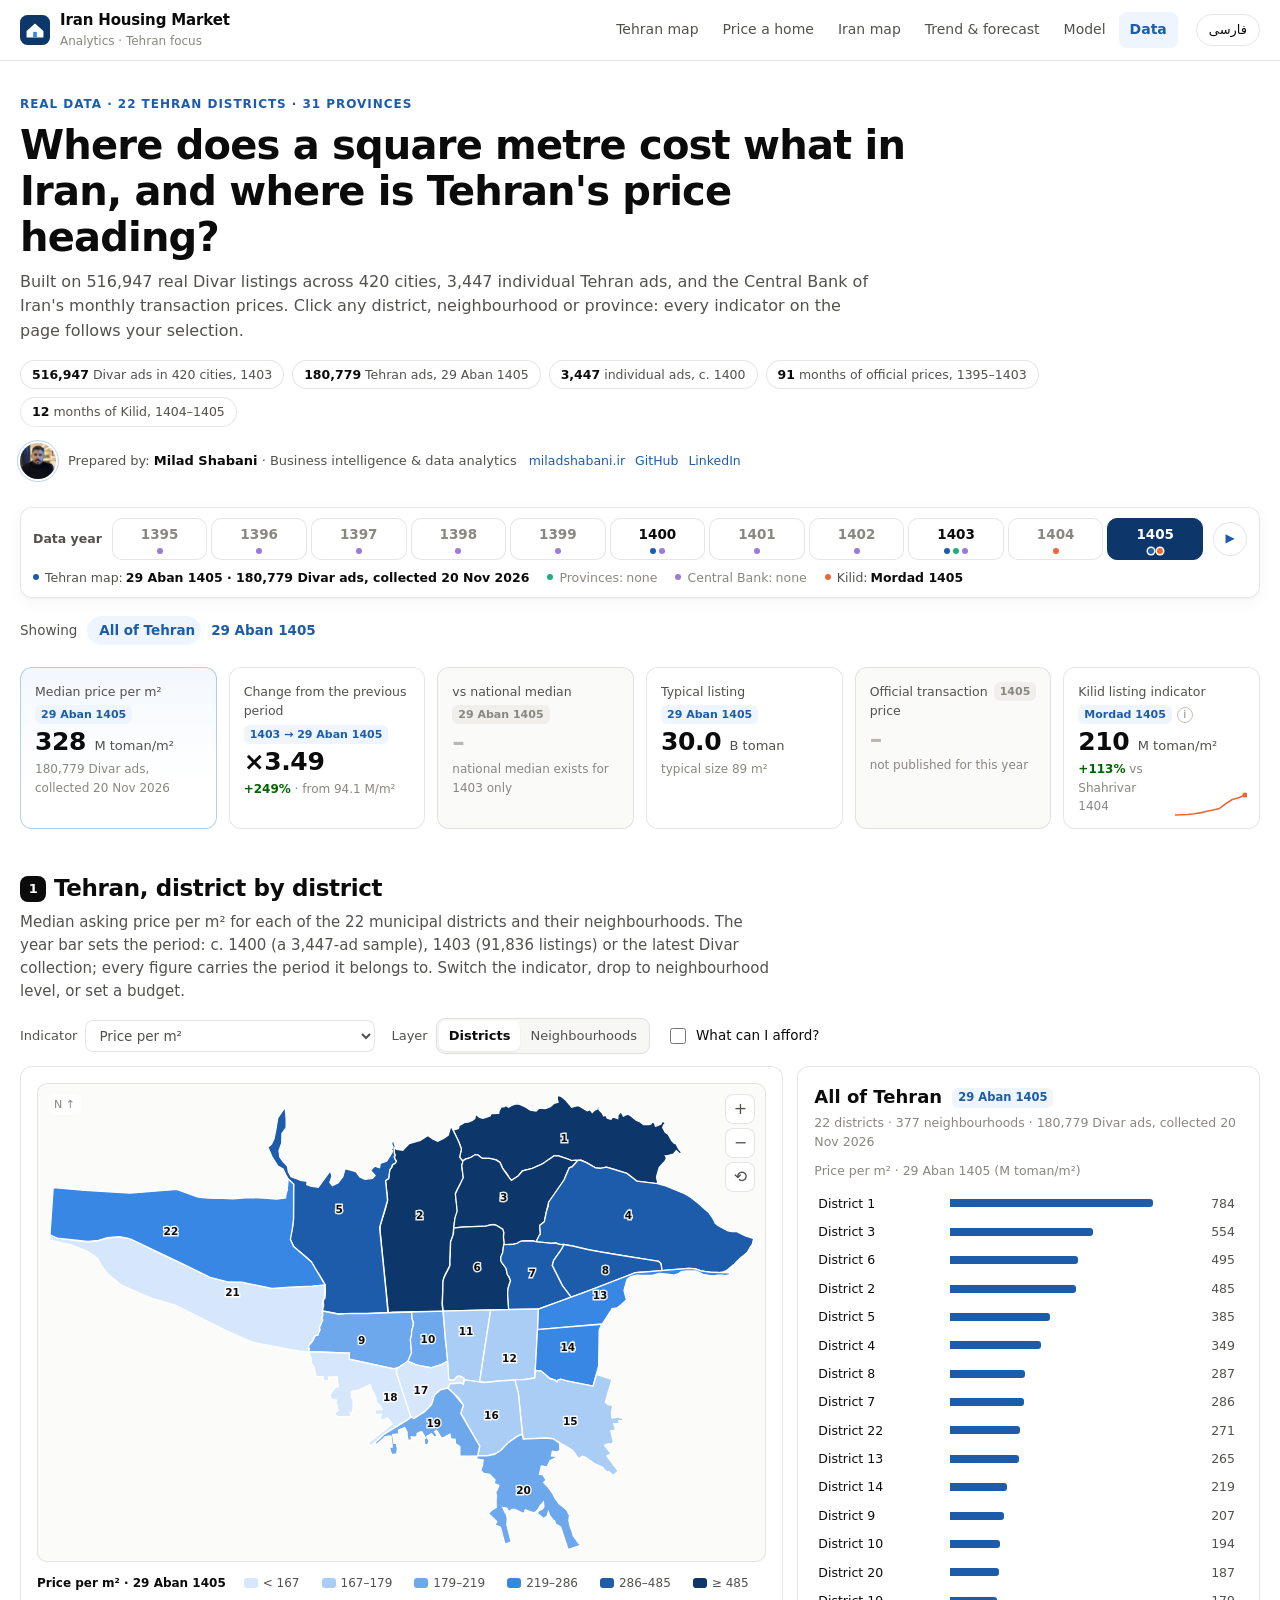
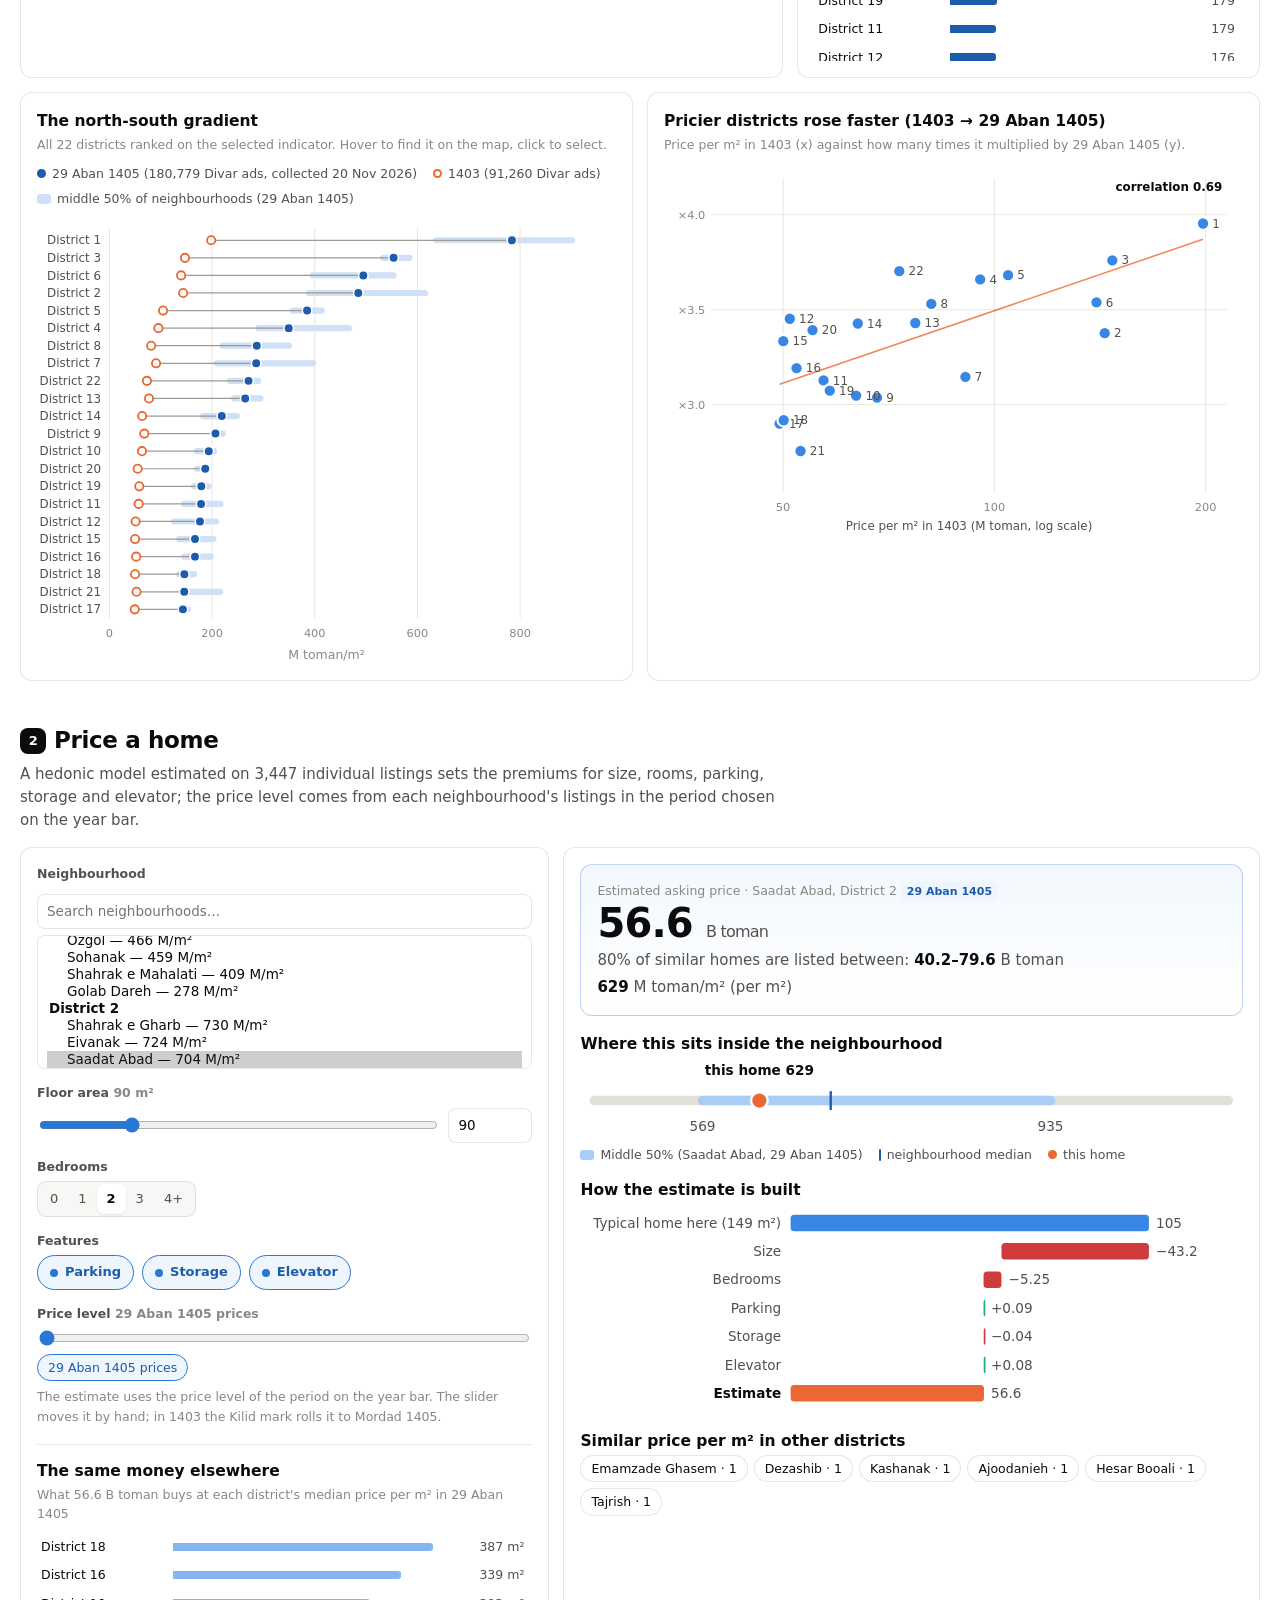
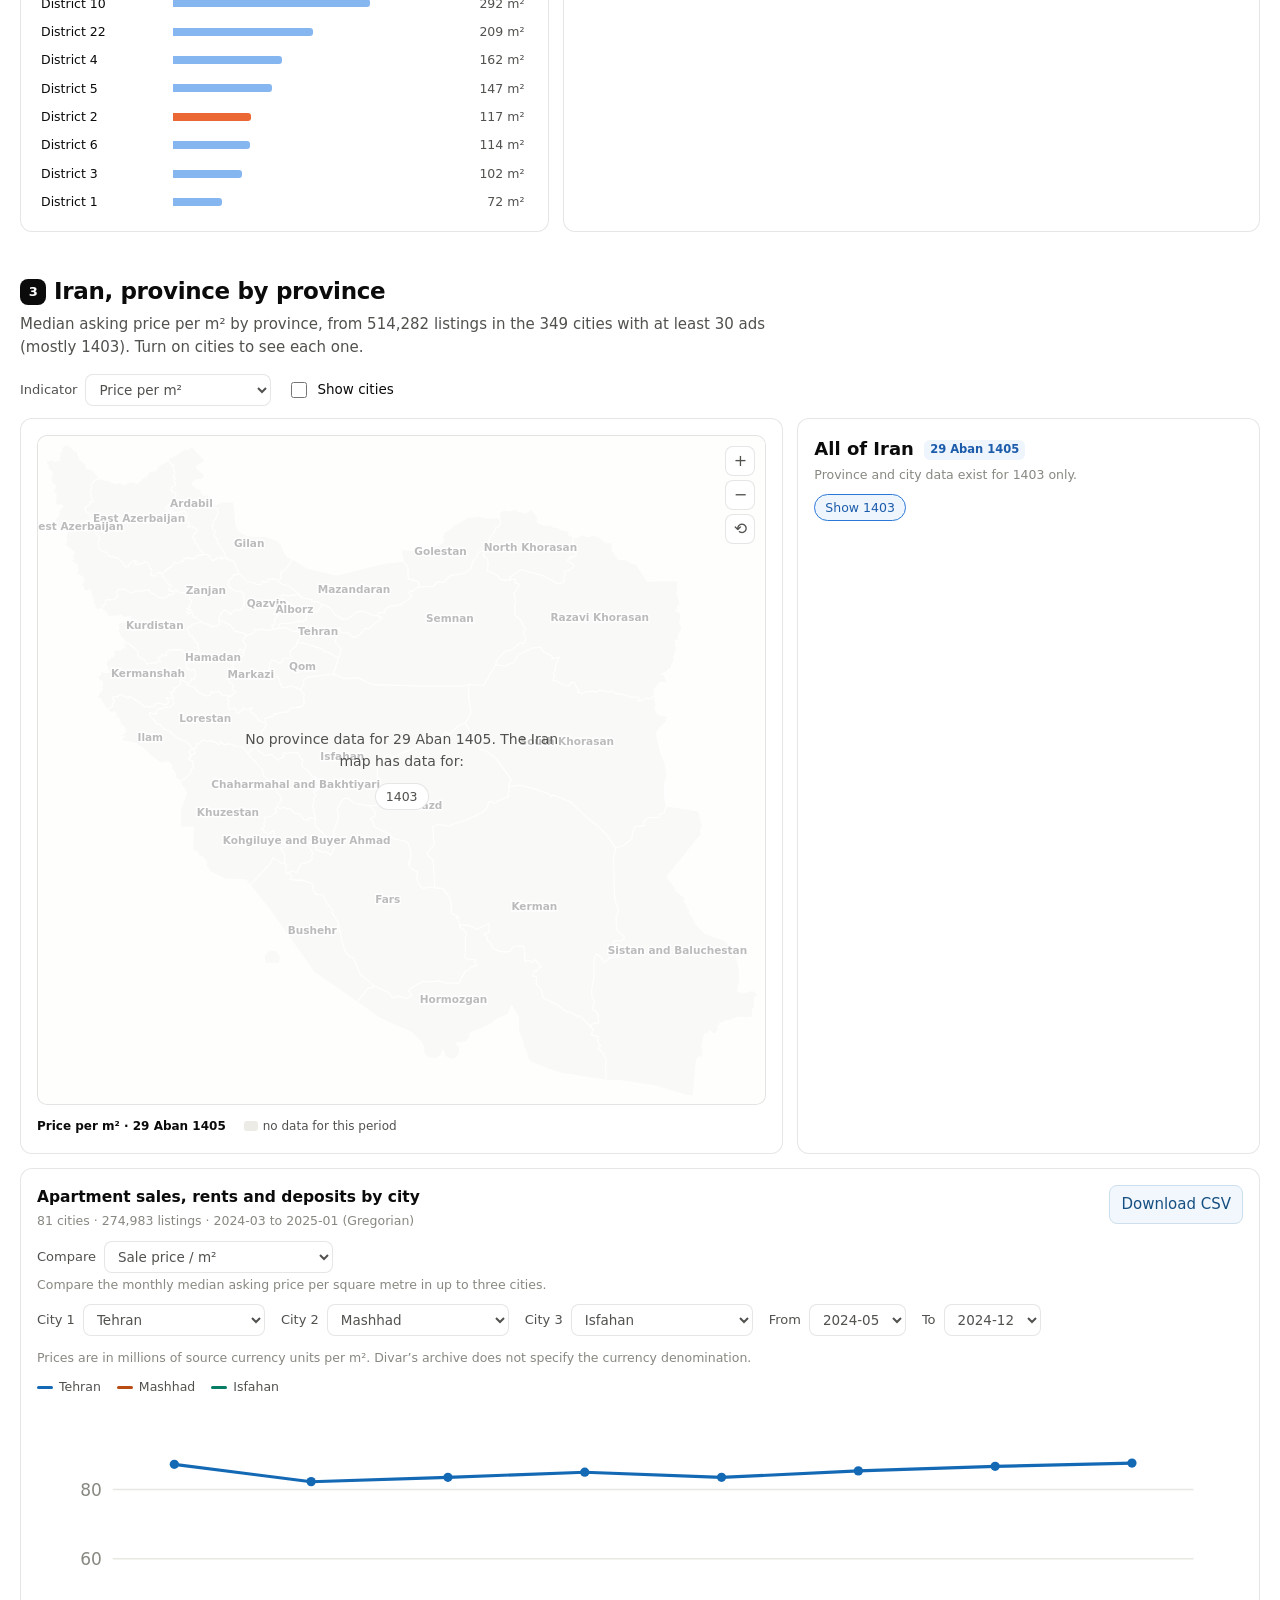
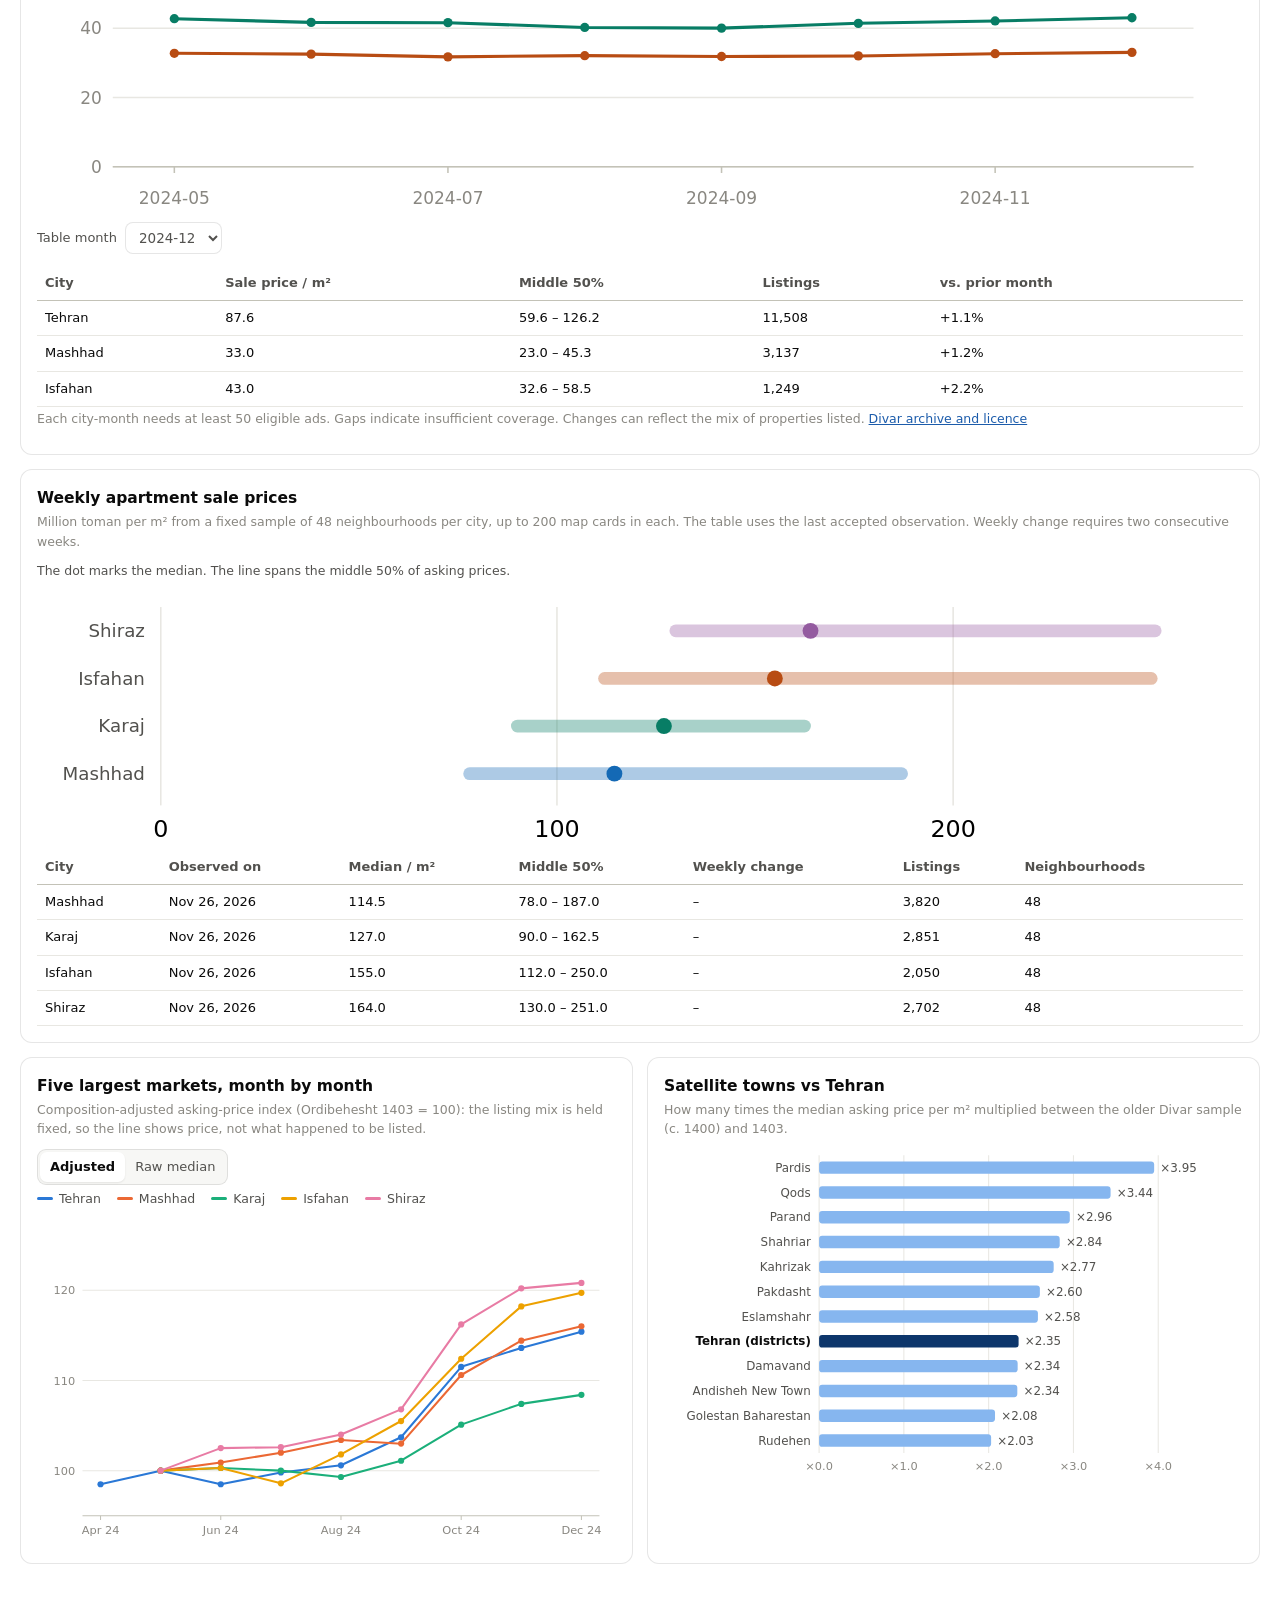
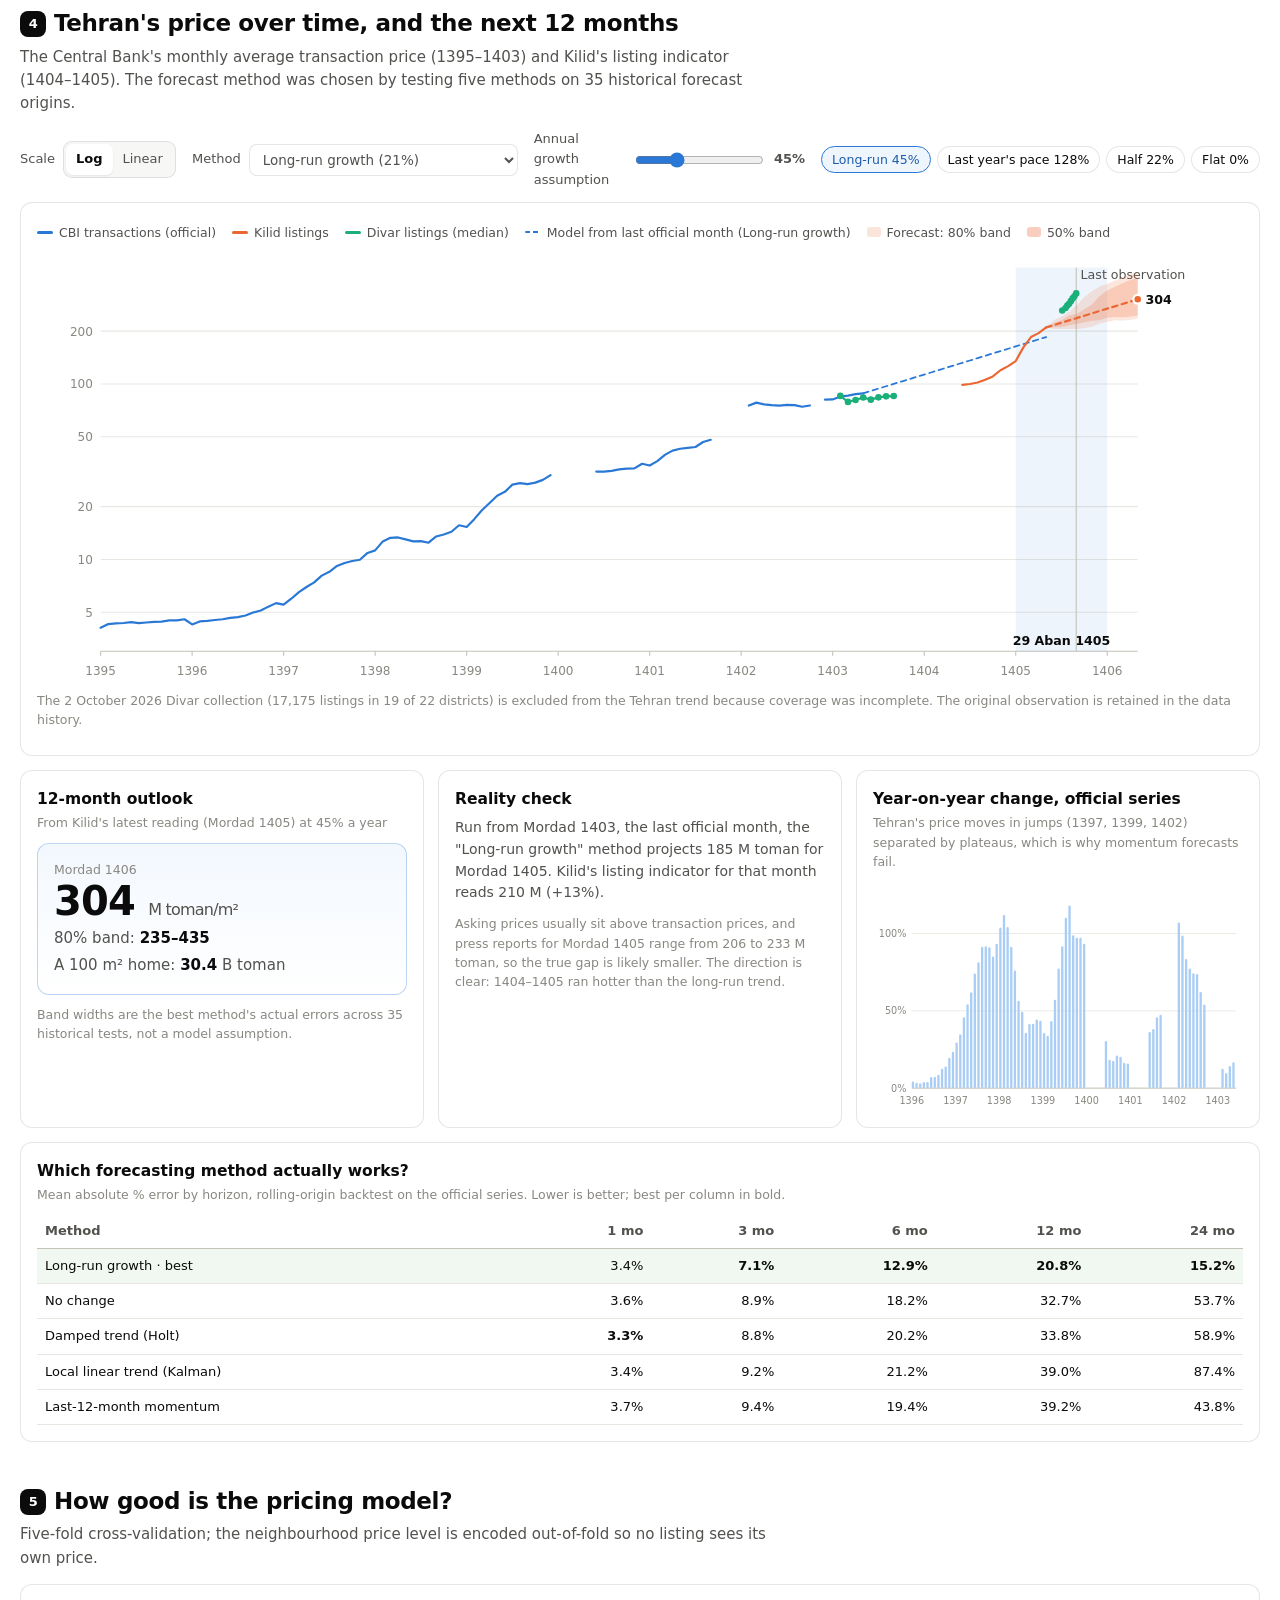
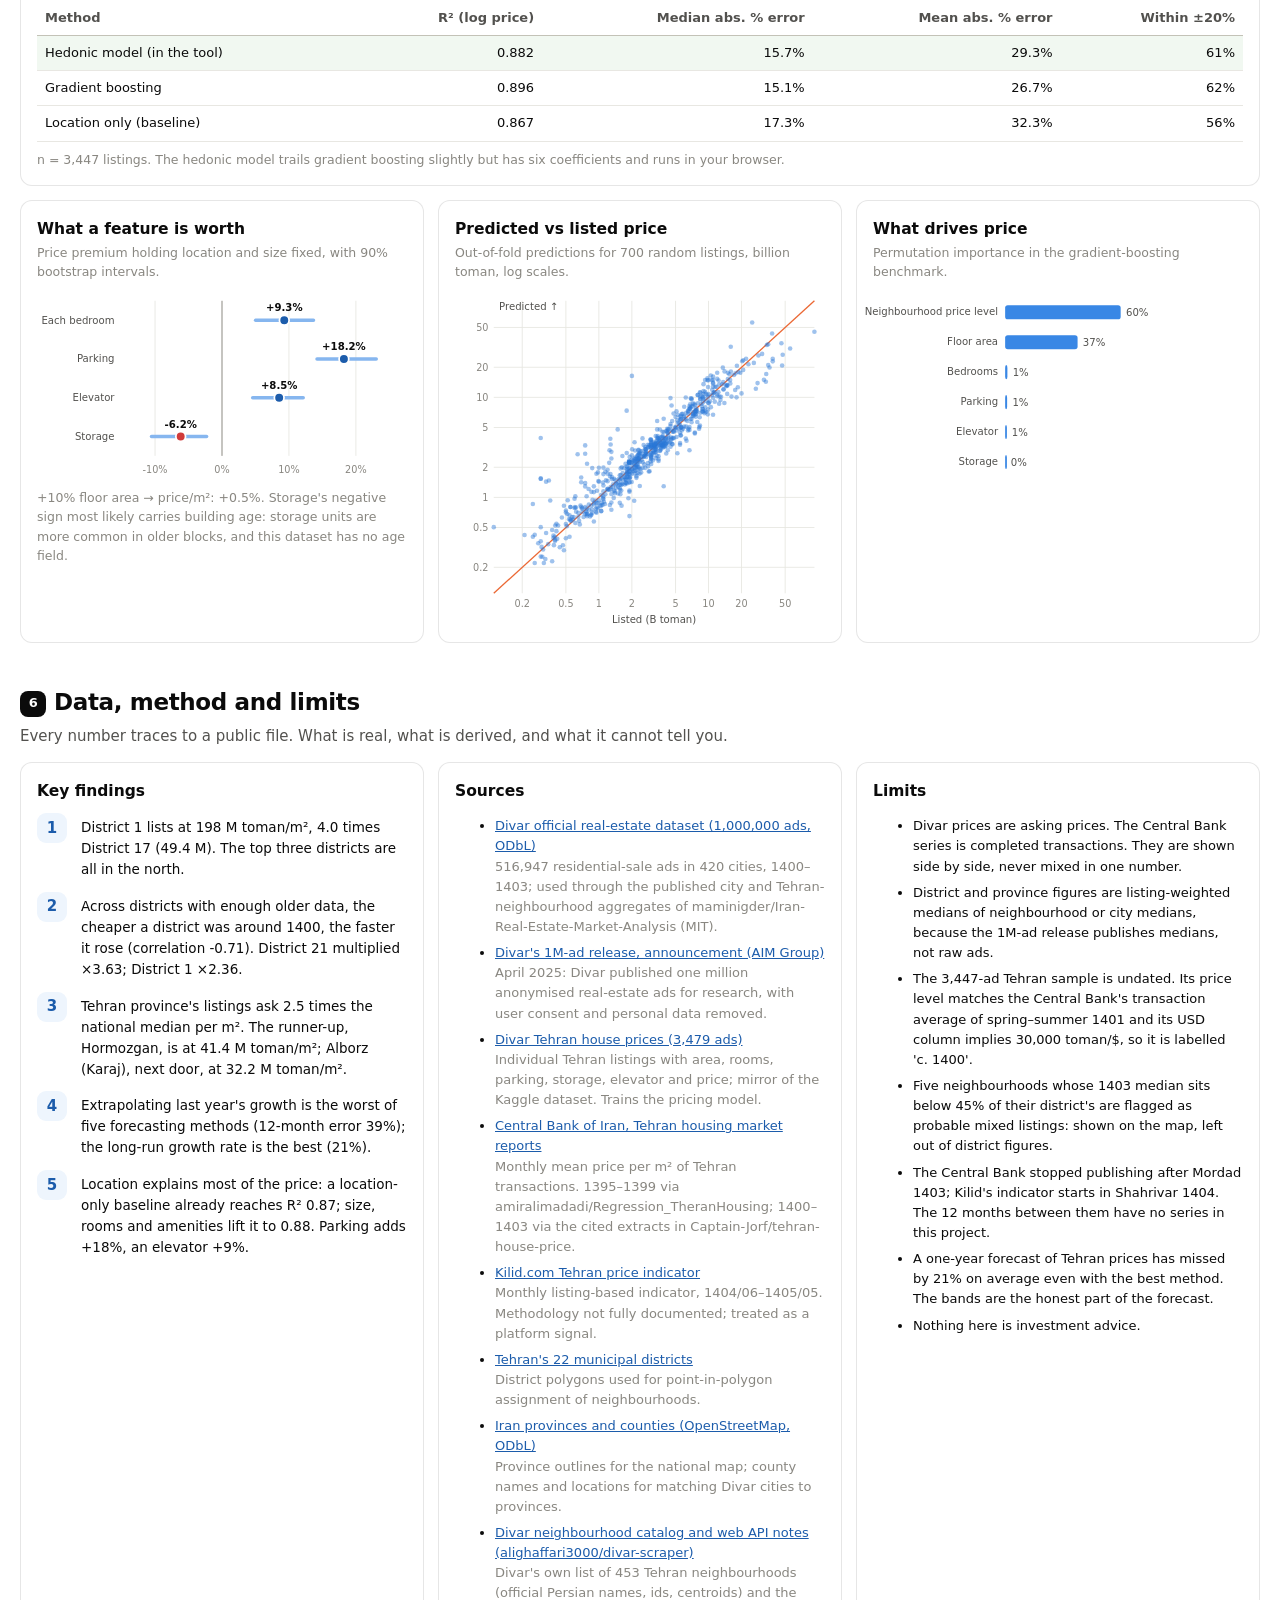
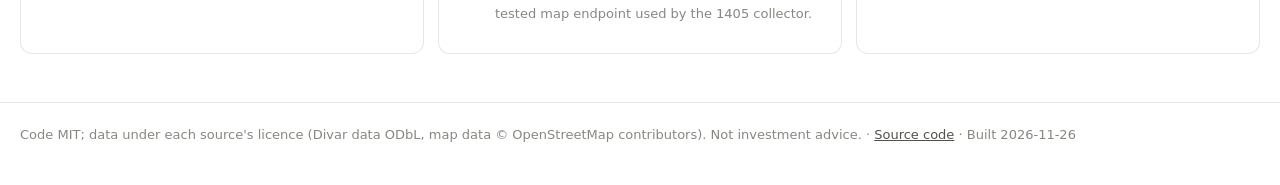
==== commit f5af04d3: "Show price ranges by city until a second weekly observation is available" ====
--- a/site/index.html
+++ b/site/index.html
@@ -502,7 +502,7 @@
 </main>
 <footer><div class="wrap">Code MIT; data under each source's licence (Divar data ODbL, map data © OpenStreetMap contributors). Not investment advice. · <a href="https://github.com/Milad-Shabani/Iran-housing-market-analytics">Source code</a> · <span id="built"></span></div></footer>
 <div class="tip" id="tip" role="tooltip"></div>
-<script>window.__LANG__="en";window.__T__={"cw_title":"Weekly apartment sale prices","cw_desc":"Million toman per m² from a fixed sample of 48 neighbourhoods per city, up to 200 map cards in each. The table uses the last accepted observation. Weekly change requires two consecutive weeks.","cw_empty":"The first accepted collection will appear here.","cw_date":"Observed on","cw_wait":"Awaiting valid data","cw_units":"million toman / m²","ch_title":"Apartment sales, rents and deposits by city","ch_download":"Download CSV","ch_desc":"Compare the monthly median asking price per square metre in up to three cities.","ch_city1":"City 1","ch_city2":"City 2","ch_city3":"City 3","ch_from":"From","ch_to":"To","ch_month":"Table month","ch_none":"None","ch_units":"Prices are in millions of source currency units per m². Divar’s archive does not specify the currency denomination.","ch_city":"City","ch_price":"Median / m²","ch_iqr":"Middle 50%","ch_ads":"Listings","ch_change":"vs. prior month","ch_empty":"No displayed observations for these cities in the selected period. Try a wider range.","ch_empty_short":"Insufficient or no data","ch_limits":"Each city-month needs at least 50 eligible ads. Gaps indicate insufficient coverage. Changes can reflect the mix of properties listed.","ch_source":"Divar archive and licence","title":"Iran & Tehran Housing Market Analytics","brand":"Iran Housing Market","brand_sub":"Analytics · Tehran focus","nav_tehran":"Tehran map","nav_pricing":"Price a home","nav_iran":"Iran map","nav_forecast":"Trend & forecast","nav_model":"Model","nav_data":"Data","lang_switch":"فارسی","lang_href":"index.fa.html","eyebrow":"Real data · 22 Tehran districts · 31 provinces","h1":"Where does a square metre cost what in Iran, and where is Tehran's price heading?","lede":"Built on 516,947 real Divar listings across 420 cities, 3,447 individual Tehran ads, and the Central Bank of Iran's monthly transaction prices. Click any district, neighbourhood or province: every indicator on the page follows your selection.","scope_label":"Showing","scope_reset":"Back to all of Tehran","s1_title":"Tehran, district by district","s1_desc":"Median asking price per m² for each of the 22 municipal districts and their neighbourhoods. The year bar sets the period: c. 1400 (a 3,447-ad sample), 1403 (91,836 listings) or the latest Divar collection; every figure carries the period it belongs to. Switch the indicator, drop to neighbourhood level, or set a budget.","metric":"Indicator","layer":"Layer","layer_d":"Districts","layer_h":"Neighbourhoods","budget_mode":"What can I afford?","budget":"Budget","budget_unit":"billion toman","size":"for","size_unit":"m²","zoom_in":"Zoom in","zoom_out":"Zoom out","zoom_reset":"Reset view","north":"N ↑","rank_title":"The north-south gradient","rank_desc":"All 22 districts ranked on the selected indicator. Hover to find it on the map, click to select.","catch_title":"Cheaper districts rose faster","catch_desc":"Price per m² c. 1400 (x) against how many times it multiplied by 1403 (y). Districts with fewer than 15 ads in the older sample are left out.","s2_title":"Price a home","s2_desc":"A hedonic model estimated on 3,447 individual listings sets the premiums for size, rooms, parking, storage and elevator; the price level comes from each neighbourhood's listings in the period chosen on the year bar.","f_hood":"Neighbourhood","f_search":"Search neighbourhoods…","f_area":"Floor area","f_rooms":"Bedrooms","f_amen":"Features","f_parking":"Parking","f_storage":"Storage","f_elevator":"Elevator","f_level":"Price level","f_level_note":"The estimate uses the price level of the period on the year bar. The slider moves it by hand; in 1403 the Kilid mark rolls it to Mordad 1405.","est_title":"Estimated asking price","est_range":"80% of similar homes are listed between","est_ppm2":"per m²","est_pos":"Where this sits inside the neighbourhood","est_breakdown":"How the estimate is built","est_alt":"Similar price per m² in other districts","est_buy":"The same money elsewhere","s3_title":"Iran, province by province","s3_desc":"Median asking price per m² by province, from 514,282 listings in the 349 cities with at least 30 ads (mostly 1403). Turn on cities to see each one.","cities_toggle":"Show cities","prov_rank":"Provinces ranked","major_title":"Five largest markets, month by month","major_desc":"Composition-adjusted asking-price index (Ordibehesht 1403 = 100): the listing mix is held fixed, so the line shows price, not what happened to be listed.","adj":"Adjusted","raw":"Raw median","sat_title":"Satellite towns vs Tehran","sat_desc":"How many times the median asking price per m² multiplied between the older Divar sample (c. 1400) and 1403.","s4_title":"Tehran's price over time, and the next 12 months","s4_desc":"The Central Bank's monthly average transaction price (1395–1403) and Kilid's listing indicator (1404–1405). The forecast method was chosen by testing five methods on 35 historical forecast origins.","scale":"Scale","log":"Log","linear":"Linear","growth_assump":"Annual growth assumption","preset_long":"Long-run","preset_kilid":"Last year's pace","preset_half":"Half","preset_zero":"Flat","fc_out_title":"12-month outlook","reality_title":"Reality check","lb_title":"Which forecasting method actually works?","lb_desc":"Mean absolute % error by horizon, rolling-origin backtest on the official series. Lower is better; best per column in bold.","yoy_title":"Year-on-year change, official series","yoy_desc":"Tehran's price moves in jumps (1397, 1399, 1402) separated by plateaus, which is why momentum forecasts fail.","s5_title":"How good is the pricing model?","s5_desc":"Five-fold cross-validation; the neighbourhood price level is encoded out-of-fold so no listing sees its own price.","coef_title":"What a feature is worth","coef_desc":"Price premium holding location and size fixed, with 90% bootstrap intervals.","scatter_title":"Predicted vs listed price","scatter_desc":"Out-of-fold predictions for 700 random listings, billion toman, log scales.","imp_title":"What drives price","imp_desc":"Permutation importance in the gradient-boosting benchmark.","s6_title":"Data, method and limits","s6_desc":"Every number traces to a public file. What is real, what is derived, and what it cannot tell you.","findings":"Key findings","sources":"Sources","limits":"Limits","footer":"Code MIT; data under each source's licence (Divar data ODbL, map data © OpenStreetMap contributors). Not investment advice.","u_m":"M toman/m²","u_m_short":"M/m²","u_b":"B toman","u_tm":"toman","u_sqm":"m²","u_list":"listings","u_yr":"yr","district":"District","tehran_all":"All of Tehran","iran_all":"All of Iran","neighbourhood":"Neighbourhood","province":"Province","city":"City","m_p":"Price per m²","m_g":"Change from the previous period (×)","m_pm":"Typical listing price","m_sz":"Typical size","m_by":"Median build year","m_el":"Elevator share","m_pk":"Parking share","m_n":"Listings (sample size)","k_ppm2":"Median price per m²","k_vs":"vs Tehran median","k_vsn":"vs national median","k_price":"Typical listing","k_size":"Typical size","k_growth":"Change from the previous period","k_listings":"Listings behind it","k_cbi":"Official transaction price","k_kilid":"Kilid listing indicator","k_fc":"12-month outlook","k_year":"Median build year","k_rank":"Rank","tip_iqr":"Middle 50%","tip_ci":"95% CI of median","tip_rooms":"Bedrooms","tip_flag":"Flagged: far below its district, likely mixed listings. Shown, not used in district figures.","tip_thin":"Fewer than 30 listings: indicative only.","no_data":"not enough data","within":"within budget","stretch":"within +20%","beyond":"out of reach","afford_count":"neighbourhoods fit your budget","cbi":"CBI transactions (official)","kilid":"Kilid listings","divar":"Divar listings (median)","divar_coverage_note":"The 2 October 2026 Divar collection (17,175 listings in 19 of 22 districts) is excluded from the Tehran trend because coverage was incomplete. The original observation is retained in the data history.","forecast":"Forecast","band80":"80% band","band50":"50% band","official_path":"Model from last official month","best":"best","method":"Method","horizon":"months ahead","base_typ":"Typical home here","adj_area":"Size","adj_rooms":"Bedrooms","adj_parking":"Parking","adj_storage":"Storage","adj_elevator":"Elevator","adj_time":"Market change","result":"Estimate","r2":"R² (log price)","mape":"Mean abs. % error","mdape":"Median abs. % error","w20":"Within ±20%","m_ols":"Hedonic model (in the tool)","m_gb":"Gradient boosting","m_loc":"Location only (baseline)","per_room":"Each bedroom","parking":"Parking","storage":"Storage","elevator":"Elevator","area10":"+10% floor area → price/m²","actual":"Listed","predicted":"Predicted","author_label":"Prepared by","author_name":"Milad Shabani","author_role":"Business intelligence & data analytics","author_site":"miladshabani.ir","author_site_path":"/en/","year_label":"Data year","play":"Play through the years","footer_code":"Source code","ch_metric":"Compare","ch_sale":"Sale price / m²","ch_rent":"Monthly rent per apartment","ch_deposit":"Deposit per apartment","ch_rental_desc":"Rental ads must quote both monthly rent and an upfront deposit. Each series measures one amount across the same apartments.","ch_rental_units":"Amounts are in millions of source currency units per apartment. Divar’s archive does not specify the currency denomination.","cw_change":"Weekly change","cw_hoods":"Neighbourhoods"};window.__DATA__={"meta":{"built":"2026-11-26","tehran_median_2024":94122243,"tehran_median_2021":40000000,"national_median_2024":29234979,"listings_2024_total":516947,"cities_2024":420,"tehran_listings_2024":91836,"tehran_listings_located":91260,"listings_2021":3447,"growth_corr":-0.708,"month_min":"2021-02","month_max":"2025-03","has_1405":true,"divar_1405":{"source":"Divar web map endpoint, apartment-sell, collected with scripts/collect_divar.py","collected_on":"2026-11-20","raw_ads":182891,"ads_used":180779,"neighbourhood_tag_matches_location":0.9992,"tehran_median_ppm2":328079943.8990182,"tehran_median_ppm2_all_ads":313000000.0,"method":"listing-weighted median of neighbourhood medians, as for 1403","note":"Asking prices; map-card prices are rounded by Divar (about ±1%).","collected_on_jalali":[1405,8,29]}},"tehran":{"w":760,"h":498.5,"districts":[{"d":1,"path":"M431.4,43.8L435.2,51.1L439.3,59.6L442.5,68L440.4,76.4L443.7,80.2L446.5,78.5L452.7,76.6L456.7,74L459.7,74.4L464.2,77.7L471.8,77.8L479.1,79.3L482.8,81.9L485.6,88.3L489.3,93L493.2,99L495.2,100.7L502,95.8L506,90.8L516.3,88.4L519.4,87.1L526,84.1L529.6,81.8L539.1,75.1L543.3,75.3L552.3,77.9L557.4,80L567.5,79.7L573.1,82.2L582,87.4L588,88.2L594.2,86.9L601.6,88.9L615.5,93.3L625.8,101.6L647.3,104.3L647.3,101.8L646.3,97.8L646.9,94.6L649.1,87.3L651.3,84.8L653.3,82.5L654.8,81.2L656.8,77.5L655.5,75L657.1,75L663.9,73.3L666.9,69.6L670.4,72.9L672.5,72.1L671.2,69.8L669.9,68.5L668.2,65.5L667.1,62.9L664.8,61.9L662.3,59.4L660.2,55.6L658.4,52.4L655.6,50.7L654.1,48L652.8,45.6L653.6,42.9L655.5,41.5L652.9,38.2L650.9,41.8L647.3,43.5L645.2,44L644.2,41.1L642.3,39.2L640.4,41.8L638.7,42.3L635.9,42.3L632.7,42.5L629.3,39.7L625,37.9L620,33.6L616.7,31.5L614.2,32.4L611.8,33.5L610.5,31.5L609.6,29.5L607.8,30.1L605.9,32.9L605.8,36.1L602.9,35.1L599.9,34.7L599.1,36.6L597.7,36.6L594.7,35.5L594.1,34.1L593.2,32.5L591,33.3L589.8,30.7L586.2,26.8L585.9,22.7L585.2,19.8L584.7,22.7L584.2,26.4L581.4,27.4L579.1,29.7L576.9,26.9L573.8,28.1L570.3,25.8L565.3,22.9L562.5,22.9L557.7,24.2L552.1,17.5L549.6,15.2L546.7,13L543.1,12L542.5,15.1L543.4,19.1L539,20.3L535.3,23.8L530.2,25.7L523.8,25.1L520.4,28.2L514.5,27.4L508.8,23.8L502.2,20.7L498.3,21L494.4,22.7L491.7,24.2L488.9,22.5L487,23.8L484.1,24L482.8,26.2L481.7,28.4L481.4,30.6L473.6,31L472.3,33.5L468,34.8L464.9,35.8L461.4,34.8L457.1,31.4L456.5,36L453.8,38L449.5,39.8L445.7,40.1L442.7,42L440,43.6L439.3,46.4L436.6,47.4L434.6,47.9L432.4,43.1L431.4,43.8Z","lx":549.8,"ly":57.5,"p":198278952,"q25":169365149,"q75":225716603,"n":6844,"nh":29,"pm":34370712401,"sz":170,"by":1396,"el":0.962,"pk":0.979,"st":0.985,"rb":0.398,"vs":1.107,"rank":1,"top":"zafaraniyeh","low":"shahrak-e-mahalati","p21":84079208,"n21":428,"rel21":true,"g":2.358,"y0":{"p":84079208,"n":428},"y5":{"p":784090209,"q25":636610842,"q75":901451154,"n":11322,"pm":136000000000,"sz":180,"r":3.0,"by":1398,"el":0.974,"pk":0.985}},{"d":2,"path":"M374.8,68.4L374.1,67.8L373.3,65.6L372.2,69L372.4,71.1L372.5,72.5L373,74L373.1,75L372.2,75.8L372,76.2L372.8,77.2L372.8,78.3L374.5,80.7L373.7,82.1L373,83L371.5,83.7L370.2,85.2L369.6,87.1L367.6,89.5L366.4,99L364.8,99.8L363.2,101.1L365.4,121.1L363.2,130L357.7,147.6L357.4,152.6L366.1,238.9L368.6,238.6L370.5,238.5L423.1,237.3L422.3,230.5L423.3,205.1L424.7,200.5L430.3,189.9L431.1,164.7L433.8,157.4L434.2,151.4L435.5,142.1L438.3,133L436.2,114.4L437.5,111.4L444.6,98.3L442.7,85.6L444,81.1L440.6,76.3L442.4,68L439.7,60.7L436.6,54L431.4,43.7L428.7,53.3L424.6,56.3L417.7,59.8L412.9,57.7L407.4,53.7L399.5,58.9L387.9,62.2L384.6,65.7L382.8,67.4L381.2,69.2L378.4,68.7L376.4,68.6L374.8,68.4Z","lx":398.9,"ly":137.6,"p":143626555,"q25":101180905,"q75":167807678,"n":7084,"nh":24,"pm":14364238321,"sz":105,"by":1393,"el":0.873,"pk":0.932,"st":0.962,"rb":0.521,"vs":0.526,"rank":3,"top":"eivanak","low":"university-of-sharif","p21":63686314,"n21":252,"rel21":true,"g":2.255,"y0":{"p":63686314,"n":252},"y5":{"p":484880706,"q25":388478122,"q75":615295912,"n":14823,"pm":50000000000,"sz":110,"r":2.0,"by":1396,"el":0.884,"pk":0.947}},{"d":3,"path":"M562,79.6L557.4,80L554,78.4L543.8,75L539.2,75.1L526.9,83.5L516.4,88.2L506.4,90.8L501.7,96.1L494.7,100.7L492.9,98.5L490.7,95.4L485.6,88.5L482.8,81.9L477.5,78.9L472,77.7L464.3,77.8L459.5,74.1L456.4,74L452.7,76.4L449.4,77.7L446.5,78.5L444,80.5L442.8,85.5L444.4,97.8L436.1,114.8L438,132.7L435.7,139.9L434.4,150.3L434.7,150.5L437.3,150.2L439.8,149.8L442.8,149.5L444.6,149.4L467.9,148.5L470.4,147.8L475.6,146.8L479.2,147.8L485.4,151.6L486.6,155.1L486.3,159.7L486.6,163.6L486.7,167.9L487.2,167.9L491.8,167.8L496.8,167.4L500.6,166.6L503.5,164.6L505.7,164.1L509.4,163.8L516.6,163.8L518.7,164.4L521.2,165L521.5,163L522.4,161.1L524.1,157.8L525,156.4L524.6,152.7L524.2,147.7L529.2,143.9L530.5,136.2L531.5,132L533.6,123.8L540,114.7L550,100L551.6,95.4L555.2,87.6L558.4,86.2L563.8,80L562,79.6Z","lx":486.7,"ly":119.3,"p":147244907,"q25":142079034,"q75":148566679,"n":3960,"nh":14,"pm":19500000000,"sz":138,"by":1390,"el":0.916,"pk":0.965,"st":0.973,"rb":0.48,"vs":0.564,"rank":2,"top":"darrous","low":"tehran-jolfa","p21":61681818,"n21":116,"rel21":true,"g":2.387,"y0":{"p":61681818,"n":116},"y5":{"p":553655668,"q25":533613748,"q75":584407407,"n":8827,"pm":80000000000,"sz":145,"r":3.0,"by":1396,"el":0.933,"pk":0.971}},{"d":4,"path":"M651.8,195.1L659.3,194.3L670.3,193.4L675.6,193L679.3,192.7L680.6,192.6L685.7,193L686.7,193.1L688.8,193.7L692.5,195L696.6,195.8L703.2,196.7L710,196.9L712.8,197L713.5,196.7L715.8,196.4L718.8,195.2L720.6,194.1L726.4,189.2L727.6,188.3L731.5,184.2L733.5,182L737.4,179.2L741.5,175.4L744,170.9L746.3,167.6L747.7,162L748,161.6L739.2,158.6L730.2,154.2L725.2,154.1L721,153.4L710.9,148.1L707.7,145.6L705,140.1L701.4,134.9L689.9,124.6L681.9,118.3L675.7,114.7L655.9,106.5L647.3,104.2L625.8,101.5L615.4,93.5L593.9,86.8L587.6,88.1L582.6,87.6L573.1,82.1L567.2,79.7L563.9,79.9L558.3,86.3L555.1,87.6L549.8,100.1L533.5,123.5L533,128.2L531.6,131.9L529.1,143.8L524.2,147.9L525,156.7L523.8,158.1L521.4,163L521.3,164.9L536.6,166.6L541.1,165.8L544.6,167.4L549.6,167.6L559.5,169.4L577.9,173.7L603.4,178L637.4,183.5L648.6,185.4L650.8,187.5L651.4,190.2L651.8,195.1Z","lx":616.8,"ly":137.5,"p":95459914,"q25":86268175,"q75":130378514,"n":8107,"nh":22,"pm":8200000000,"sz":96,"by":1393,"el":0.827,"pk":0.873,"st":0.961,"rb":0.441,"vs":0.014,"rank":6,"top":"pasdaran","low":"khak-sefid","p21":54671607,"n21":178,"rel21":true,"g":1.746,"y0":{"p":54671607,"n":178},"y5":{"p":349350057,"q25":290853360,"q75":466768014,"n":13820,"pm":35500000000,"sz":100,"r":2.0,"by":1395,"el":0.861,"pk":0.873}},{"d":5,"path":"M370.4,60L370.3,60.4L369.7,60.9L369.5,61.8L370,63.4L370.9,65.4L370.9,67.1L369.1,68.5L370.4,69.5L369.9,71.6L368.6,73.7L364.2,80.8L357.6,83L356.9,87.4L351.7,85.9L347.6,90.3L352.2,95.5L349.5,98.6L341.7,99.6L336.3,97.2L332.2,91.5L320.9,88.4L318.5,96.9L313.4,103.5L307.5,106.2L305,102.8L307.2,96.4L305.5,90.6L292.8,107.9L285,106.7L280.8,105L281.3,101.6L274.5,100.8L270.8,99.1L264.5,96.9L261.8,92.3L260.6,85.7L255.9,80.8L252.7,76.2L251.8,69.8L254.7,61.5L254.9,51.9L259.3,45.6L259.3,36.8L258.9,31.1L258.3,24.1L250.5,35.3L248.5,48L246.6,57.3L244,62.8L240.2,66.1L244.2,75.5L250.6,85.8L256,88.7L260.8,98.8L267.1,104.7L267,141.8L265.7,151.8L264,157.5L263.6,162.4L267.5,170.3L279.6,180.2L285.5,185.7L289,192L294.8,200.6L300,209.6L300.3,217.7L300.1,220.1L300,221.6L299.5,224.1L298.7,224.6L298.2,226.9L298,228.4L298.4,229.8L298.4,231.2L298.1,232.6L297.6,233.6L297.5,235.1L297.4,237L313.9,240.1L328.1,239.8L343.6,239.8L365.6,238.8L363.7,217.6L356.9,150.3L358.1,145.9L365.2,121.7L363.2,101.1L364.5,99.9L366.3,98.9L367.6,89.5L369.5,87.1L370,85.1L371.3,83.7L373.1,82.9L374.5,80.6L373.2,78.9L372.7,77.9L372.6,77.3L372,76.2L372.9,75.1L373,74.2L372.5,72.7L372.3,70.8L372.2,68.2L373.3,65.4L371.7,60.3L371,59.2L370.6,58.9L370.2,59.5L370.4,60Z","lx":314.7,"ly":131.8,"p":104602011,"q25":100000000,"q75":111893706,"n":14703,"nh":25,"pm":8817097581,"sz":85,"by":1393,"el":0.814,"pk":0.945,"st":0.973,"rb":0.625,"vs":0.111,"rank":5,"top":"aboozar","low":"kan","p21":37349398,"n21":963,"rel21":true,"g":2.801,"y0":{"p":37349398,"n":963},"y5":{"p":385119310,"q25":356990099,"q75":413569320,"n":40460,"pm":33500000000,"sz":90,"r":2.0,"by":1395,"el":0.861,"pk":0.963}},{"d":6,"path":"M423.5,237.4L491.8,235.6L490.8,218.2L491.3,213L492.3,210.3L492.3,209.5L493.8,205.6L492.2,201.4L490.6,199.4L489,192.5L484.2,186L483.5,183.5L483.6,180.8L485.6,176.4L487,166.1L486.3,160.5L486.6,154.7L485.5,151.8L478.8,147.6L475.5,147L472.2,147.5L467.7,148.6L443.2,149.5L434.5,150.5L434.1,156.6L431.1,165.2L430.8,178.8L430.5,183.2L430.5,189.2L429.6,191.6L424.1,202.7L423.2,206.4L423,216.4L422.5,229.7L423.5,237.4Z","lx":459.0,"ly":192.0,"p":139806259,"q25":109741694,"q75":145803477,"n":2360,"nh":17,"pm":15850537634,"sz":114,"by":1394,"el":0.815,"pk":0.871,"st":0.905,"rb":0.413,"vs":0.485,"rank":4,"top":"yousef-abad","low":"valiasr","p21":51818182,"n21":67,"rel21":true,"g":2.698,"y0":{"p":51818182,"n":67},"y5":{"p":494698454,"q25":396133850,"q75":553181818,"n":6259,"pm":52900000000,"sz":115,"r":2.0,"by":1397,"el":0.84,"pk":0.894}},{"d":7,"path":"M557.3,222.8L548.2,210.8L545.8,206.2L537.3,189.5L538.9,184.2L546.8,173L549.6,167.8L544.8,167.6L540.9,166.2L536.6,166.6L527.5,165.5L521.2,165L516.7,163.8L505.5,164.1L503.5,164.6L500.6,166.6L496.3,167.5L486.6,167.9L485.5,176.3L483.6,180.7L483.5,183.6L484.1,186L488.5,191.9L489.1,192.8L490.2,198.2L490.8,199.8L492,201.1L493.8,205.5L492.3,209.4L492.3,210.2L491.3,213L490.7,218.2L491.8,235.6L493.5,235.6L517.3,235.2L522.4,235.3L543.2,228L557.3,222.8Z","lx":516.3,"ly":199.0,"p":90935691,"q25":67920159,"q75":114733917,"n":3254,"nh":14,"pm":6398406375,"sz":77,"by":1392,"el":0.682,"pk":0.72,"st":0.864,"rb":0.499,"vs":-0.034,"rank":7,"top":"niloufar","low":"tehran-gorgan","p21":40000000,"n21":15,"rel21":true,"g":2.273,"y0":{"p":40000000,"n":15},"y5":{"p":286071895,"q25":209514859,"q75":396736891,"n":6946,"pm":25000000000,"sz":85,"r":2.0,"by":1395,"el":0.716,"pk":0.749}},{"d":8,"path":"M547.7,171.4L546.2,173.8L538.9,184.2L538.2,186.5L537.5,189.5L548.1,210.6L557.2,222.7L578.7,214.8L599.9,206.7L605.7,204.4L611.4,202.2L622.9,197.7L624.9,197.2L627.3,196.9L629.2,196.7L630.1,196.6L631.1,196.7L633,196.6L639.2,196L651.8,195.1L651.6,192.3L651.3,189.8L650.6,187.4L648.4,185.4L637.4,183.5L620.6,181L602.4,177.9L588.6,175.7L573.3,172.9L558.7,169.4L549.6,167.8L547.7,171.4Z","lx":593.0,"ly":195.5,"p":81314599,"q25":67942326,"q75":93568077,"n":3213,"nh":12,"pm":5034941176,"sz":63,"by":1392,"el":0.572,"pk":0.639,"st":0.905,"rb":0.522,"vs":-0.136,"rank":8,"top":"haft-hoz","low":"vahidiyeh","p21":22273810,"n21":10,"rel21":false,"g":null,"y0":{"p":null,"n":10},"y5":{"p":287054393,"q25":220863977,"q75":349555960,"n":8619,"pm":18800000000,"sz":71,"r":2.0,"by":1393,"el":0.644,"pk":0.683}},{"d":9,"path":"M297.3,237.2L297.5,241.7L296.4,244.3L297.4,246.5L295.7,250.9L294.2,254.1L294.7,257.1L293.3,259.4L292.1,262.3L290.1,262.4L288.7,264.5L288,266.9L286.2,269.6L284.5,271.3L282.7,273.5L282.7,275.3L283.3,276.5L283.1,279.8L293.2,279.9L325.5,281.2L325.1,287.6L371.3,297.6L376,296.6L384.6,291.2L386.7,289.4L390.3,280.6L389.9,276.1L389.1,266.9L390.4,262.1L390.4,258.7L392.1,252.1L392.2,249L391,245.7L390.7,244.2L390.7,240.3L390.5,238.4L366,239L343.9,240L321.5,239.9L314.6,240.6L297.3,237.2Z","lx":338.2,"ly":268.3,"p":68046280,"q25":59330420,"q75":73547993,"n":3051,"nh":9,"pm":4499432050,"sz":69,"by":1396,"el":0.775,"pk":0.737,"st":0.866,"rb":0.584,"vs":-0.277,"rank":11,"top":"dr-hoshyar","low":"jey","p21":23939394,"n21":106,"rel21":true,"g":2.842,"y0":{"p":23939394,"n":106},"y5":{"p":206618384,"q25":201536915,"q75":220986832,"n":5031,"pm":14500000000,"sz":69,"r":2.0,"by":1398,"el":0.823,"pk":0.705}},{"d":10,"path":"M386.6,289.7L395.1,293.4L402.6,295.2L410.1,296.5L420.9,293.4L428.2,289.6L427,277.5L425.6,267.1L423.2,237.4L390.5,238.3L390.7,240.5L390.7,244.1L391.3,246.3L392.3,249L392.1,252.3L390.3,259L390.3,262.3L389.1,266.9L390.3,280.7L386.6,289.7Z","lx":407.4,"ly":267.0,"p":63536829,"q25":56941481,"q75":65697254,"n":8128,"nh":9,"pm":3474411623,"sz":57,"by":1389,"el":0.484,"pk":0.548,"st":0.89,"rb":0.714,"vs":-0.325,"rank":13,"top":"tehran-zanjan","low":"soleymani","p21":22142857,"n21":213,"rel21":true,"g":2.869,"y0":{"p":22142857,"n":213},"y5":{"p":193605557,"q25":170501263,"q75":203664176,"n":19489,"pm":10700000000,"sz":58,"r":1.0,"by":1391,"el":0.529,"pk":0.518}},{"d":11,"path":"M429.1,309.3L431.1,309.2L434.1,309.7L438.2,305.6L440,305.2L442.1,305.7L445,307.4L445.6,309.2L461.5,311.2L466,280.2L473,236L423.3,237.4L428.3,293.9L429.1,309.3Z","lx":447.3,"ly":258.8,"p":57097416,"q25":50277507,"q75":69898059,"n":2997,"nh":14,"pm":3120913978,"sz":65,"by":1390,"el":0.517,"pk":0.552,"st":0.824,"rb":0.567,"vs":-0.393,"rank":15,"top":"jamalzadeh","low":"gomrok","p21":23027059,"n21":49,"rel21":true,"g":2.48,"y0":{"p":23027059,"n":49},"y5":{"p":178540750,"q25":145961003,"q75":216386364,"n":5252,"pm":11300000000,"sz":64,"r":2.0,"by":1389,"el":0.53,"pk":0.555}},{"d":12,"path":"M461.5,311.1L468.3,311.9L478.6,310.4L502.2,308.9L508.3,308.7L519.1,307.1L521.3,268.1L523,235L473,236.2L461.5,311.1Z","lx":492.6,"ly":287.6,"p":51114066,"q25":45912271,"q75":73257725,"n":1202,"nh":13,"pm":3969755245,"sz":80,"by":1392,"el":0.595,"pk":0.622,"st":0.754,"rb":0.395,"vs":-0.457,"rank":19,"top":"tehran-iran","low":"baharestan","p21":22192982,"n21":3,"rel21":false,"g":null,"y0":{"p":null,"n":3},"y5":{"p":176450704,"q25":126047101,"q75":207500000,"n":1181,"pm":11000000000,"sz":71,"r":2.0,"by":1390,"el":0.572,"pk":0.594}},{"d":13,"path":"M522.1,256.6L562.5,253.1L589.7,250.6L600,234.8L605.2,233.9L608.7,231.1L614.9,225.7L612.3,215.8L615.5,204.2L619.3,201.3L626,199.7L632.4,200L641.7,200L649.1,198L657.7,198.8L664.5,199.7L669.4,198L672.2,196.1L677.5,195.3L687.1,195.4L690.3,196.6L694.8,199L700.8,200.1L706.7,200.4L710.1,199.8L714.7,199.8L718.8,200.2L722.7,199.2L722.4,197.2L713,197L701.4,196.6L692.6,195.2L686.8,193.2L680.2,192.6L651.7,195L630.6,196.7L624.2,197.2L611.4,202.1L572.2,217.2L532.1,231.9L522.9,235.3L522.1,256.6Z","lx":587.2,"ly":221.5,"p":77149896,"q25":66541811,"q75":86251091,"n":2065,"nh":13,"pm":4833519553,"sz":75,"by":1392,"el":0.649,"pk":0.681,"st":0.793,"rb":0.449,"vs":-0.18,"rank":9,"top":"niroo-havayi","low":"emam-hossein","p21":27118644,"n21":77,"rel21":true,"g":2.845,"y0":{"p":27118644,"n":77},"y5":{"p":264591356,"q25":243454034,"q75":294243881,"n":3079,"pm":18700000000,"sz":78,"r":2.0,"by":1391,"el":0.637,"pk":0.672}},{"d":14,"path":"M555.6,253.8L521.9,256.7L519.6,299.1L522.1,299.5L525.7,300L535.1,307.7L540.3,309.4L542.1,311.3L543.4,309.4L546.5,308.6L552.1,310.2L579.9,315.8L585.8,294.6L586.4,257.1L588.9,251.1L555.6,253.8Z","lx":553.5,"ly":275.9,"p":63882204,"q25":62851152,"q75":72503048,"n":2395,"nh":18,"pm":3802312500,"sz":64,"by":1391,"el":0.547,"pk":0.594,"st":0.769,"rb":0.475,"vs":-0.321,"rank":12,"top":"parastar","low":"khavaran","p21":20588235,"n21":13,"rel21":false,"g":null,"y0":{"p":null,"n":13},"y5":{"p":218929260,"q25":182453020,"q75":248393413,"n":4841,"pm":13500000000,"sz":68,"r":2.0,"by":1391,"el":0.566,"pk":0.597}},{"d":15,"path":"M580.1,315.7L552.4,310.3L546.3,308.4L543.3,309.4L542.2,311.3L540.2,309.5L535.2,308.1L525.8,300.1L519.7,299.4L519.3,307.1L508.8,308.8L498.3,309L502,323.8L506.9,370.9L531.4,369.9L537.1,370.6L538.3,370.8L541.4,372.6L558.3,382.4L564.9,391.5L568.6,388.9L571.9,389.9L582,397L590.6,400.8L590.2,401.8L595.3,405.8L596.3,404.7L601.1,409L606.2,404.4L594.4,388.7L598.9,386.2L592,377.6L593.2,376.7L596.3,375.9L597.9,376.4L599.5,376L601.2,373.4L600.9,372.5L600.8,371.8L600.3,370.4L599.9,368.5L599.2,365L598.7,362.3L603.4,361.6L602.8,358.6L601.6,355.2L607.4,354.7L606.9,351.8L611.2,351.5L611.1,348.5L608.3,349L607.9,347.7L599.8,349.1L599.1,344.9L600.5,335.7L595.1,334.9L592.8,332.3L599.6,308.6L583.6,303.4L580.1,315.7Z","lx":556.1,"ly":353.2,"p":50029711,"q25":45079211,"q75":60565914,"n":3186,"nh":13,"pm":3197000000,"sz":69,"by":1393,"el":0.624,"pk":0.634,"st":0.704,"rb":0.398,"vs":-0.468,"rank":21,"top":"abouzar","low":"shoosh","p21":20638932,"n21":14,"rel21":false,"g":null,"y0":{"p":null,"n":14},"y5":{"p":166796296,"q25":136094595,"q75":202596721,"n":4610,"pm":12000000000,"sz":72,"r":2.0,"by":1398,"el":0.704,"pk":0.681}},{"d":16,"path":"M502,323.6L498.3,309.3L480.7,310.4L472.1,311.4L466.1,312L455.5,310.5L445.6,309.2L444.5,313.6L440.9,312L438.8,312.7L437,312.6L435.6,312.9L430.5,313.1L429.6,314L428.8,317.7L432.1,321.6L439.9,328.2L444.5,336L442.6,341.9L441.8,344.3L445,349.1L451.6,361L461.6,378.3L459.4,388.6L469.6,388.4L477,386.6L483.6,382.9L487.5,378.7L493.4,373.4L498.1,369.8L502.2,367.7L506.1,365.9L502,323.6Z","lx":473.8,"ly":346.7,"p":52252612,"q25":47935398,"q75":61470222,"n":1240,"nh":7,"pm":3631605634,"sz":74,"by":1392,"el":0.653,"pk":0.559,"st":0.648,"rb":0.413,"vs":-0.445,"rank":18,"top":"nazi-abad","low":"baq-e-azari","p21":15194805,"n21":4,"rel21":false,"g":null,"y0":{"p":null,"n":4},"y5":{"p":166768750,"q25":145858407,"q75":197399635,"n":1369,"pm":12000000000,"sz":74,"r":2.0,"by":1396,"el":0.722,"pk":0.61}},{"d":17,"path":"M375.2,297.1L374.4,301.6L389.5,347.5L392.7,349.9L395,348.1L397.7,346.2L405,341.7L411.4,334.5L414.3,325.6L417.3,321.7L422,319.1L427.3,318.3L428.5,317.2L430.5,312.9L435.6,313.1L437,312.3L439,312.6L440.7,311.7L444.4,313.5L445.3,309.3L444.9,307.4L442.1,305.7L440.1,305L438.2,305.7L434,309.8L431,309.3L429.3,309.2L427.9,289.7L420.5,293.6L410.6,296.5L395,293.5L386.5,289.7L375.2,297.1Z","lx":400.1,"ly":320.4,"p":49427463,"q25":49099657,"q75":50752852,"n":1912,"nh":14,"pm":2897762186,"sz":63,"by":1394,"el":0.676,"pk":0.581,"st":0.699,"rb":0.497,"vs":-0.475,"rank":22,"top":"bagh-khazaneh","low":"vasfenard","p21":17500372,"n21":22,"rel21":true,"g":2.824,"y0":{"p":17500372,"n":22},"y5":{"p":143295943,"q25":137254386,"q75":152882304,"n":3045,"pm":9500000000,"sz":66,"r":1.0,"by":1395,"el":0.713,"pk":0.553}},{"d":18,"path":"M374.3,301.2L375.1,296.9L371.3,297.5L325.1,287.5L325.4,281.2L283.1,279.8L285.4,287.2L285.5,288.9L285.2,290.2L286.4,292.6L288.1,295.2L290.7,305.6L298.1,305.7L298,309.6L303.8,310.1L303.6,305.9L306.1,306.2L312.1,305.6L312.9,306.9L312.7,309.8L313.2,312.2L313.8,316.3L312.2,316.6L310.1,317.5L309.2,318.9L306.1,322.7L305.2,325L306.4,329.2L309.5,329.5L309.8,330.1L311.8,330.5L311.2,333.3L311.4,334.3L312.7,335.6L312.6,337.2L311.9,337.2L311.3,337.5L313.6,340.5L309.4,345L313.5,347.7L327.5,347.8L326,343.2L329,343.1L329.2,336.3L329.4,331.5L328.8,329.3L327.6,327.6L327.5,321.4L335.8,319.5L340.8,317.1L347.1,313.9L348.7,319.1L350.8,322.9L353,327.4L353.5,332.5L355.3,334.3L356.2,335.1L357,335.6L358.6,337.7L359.5,340L351.9,340.6L353,345.7L359,345.1L357.1,350.9L361.2,351L365.1,348.9L370,355.2L345.3,374.8L347.6,378.3L361.7,366L370.2,360.6L379.9,354.3L388.2,349.8L389.4,347.8L374.3,301.2Z","lx":368.1,"ly":328.4,"p":50099933,"q25":44476975,"q75":50780743,"n":1685,"nh":12,"pm":3000000000,"sz":67,"by":1391,"el":0.615,"pk":0.597,"st":0.681,"rb":0.403,"vs":-0.468,"rank":20,"top":"tolid-daroo","low":"saeed-abad","p21":14705882,"n21":4,"rel21":false,"g":null,"y0":{"p":null,"n":4},"y5":{"p":146135802,"q25":136000000,"q75":165119898,"n":1778,"pm":9190000000,"sz":65,"r":2.0,"by":1393,"el":0.665,"pk":0.6}},{"d":19,"path":"M461.5,378.4L441.6,344.3L444.4,335.4L433.5,322.5L427.9,317.7L420.6,319.6L414.4,325L411.2,335.1L404,342.5L392.6,349.8L389.3,347.4L388.3,349.7L384.9,351.8L361.2,366.2L352.3,374.9L353.7,376.8L363,368.4L368.8,367.8L370.2,379.5L367.4,379.5L367.8,382.5L369.6,387.2L374.8,386.4L375.5,381.6L374.6,375.5L371.8,375.4L370.6,366.2L377.3,365.5L376.5,361.7L383.2,359.1L385.7,363.9L385.6,366.2L386.5,372.1L390.3,372.1L390,368.5L393.7,369.1L396.3,367.7L396,365.3L398.7,363.7L401.1,363.4L404.9,370.1L403.5,370.5L404.1,376.8L407.2,377L408.7,373.3L406.1,368.2L411.2,365.2L414.1,369.3L417.3,367.4L414.4,363.1L416.4,361.9L421.3,369.4L423.4,369.8L430.5,365.9L431.3,370.9L435.9,371.4L436.2,375.8L440.8,379L440.8,388.8L459.3,388.5L461.5,378.4Z","lx":413.5,"ly":355.4,"p":58275644,"q25":47397594,"q75":60715175,"n":1036,"nh":9,"pm":4034952830,"sz":73,"by":1393,"el":0.665,"pk":0.573,"st":0.663,"rb":0.36,"vs":-0.381,"rank":14,"top":"khani-abad-no","low":"shahrak-e-aboozar","p21":null,"n21":null,"rel21":false,"g":null,"y0":{"p":null,"n":null},"y5":{"p":179112903,"q25":164774436,"q75":192738333,"n":941,"pm":12900000000,"sz":77,"r":2.0,"by":1396,"el":0.694,"pk":0.654}},{"d":20,"path":"M538.4,370.7L531.1,370L507,371.1L506,366L501.2,368L491.6,374.5L483.6,383L477,386.9L469,388.6L459.3,388.6L457.9,391.6L465.2,392.9L464.4,398.4L462.7,404L466,407L471.9,408L477.6,413.7L476.6,417.5L481.6,419.4L479.9,423.7L478.3,426.3L479.1,431.2L478.6,434L478.8,442.4L473.7,445.6L470.6,448.8L479.4,457.4L477.6,460.7L483.2,463.2L488,481L494.4,478.4L489.9,460.3L490.4,454.3L489.6,450L487.9,447.6L486.6,444.4L485.7,442.6L489.8,443.1L491.9,446.5L493.2,446.1L495.1,444.6L498.3,444.5L501.5,446.1L507.4,448.8L509.2,445L514.2,446.8L518.8,448.2L522.5,444.6L524.6,440.7L528.1,436.8L528.6,441.6L527.3,443.8L523.2,446L521.6,448.4L528.3,454.1L531.9,451.6L533.3,447.1L534.4,450.4L536.4,453L538,455.3L539.9,456.7L540.8,459.7L546.1,462.8L554,486.5L567.5,481.9L564.6,479.6L562.1,475.9L559.3,471.9L557.6,466.4L556,462.3L554.7,456.4L555.4,450.8L552.3,444.9L549,442L544.5,438.6L540.1,432.4L537.4,427.1L532.4,420.5L528.4,416.4L531.1,413.8L529,410.7L527.8,408.5L523.9,407.9L525.9,399.1L532,400.2L535,393.6L543.5,389.2L536.4,388.6L537.5,383.8L542.9,384.4L545.4,382.5L545,375.3L538.4,370.7Z","lx":507.4,"ly":425.0,"p":55068474,"q25":46491933,"q75":62404945,"n":2051,"nh":15,"pm":3847253788,"sz":74,"by":1393,"el":0.776,"pk":0.671,"st":0.688,"rb":0.285,"vs":-0.415,"rank":16,"top":"south-deylaman","low":"mobarak-abad-e-beheshti","p21":19250000,"n21":14,"rel21":false,"g":null,"y0":{"p":null,"n":14},"y5":{"p":186777416,"q25":170934783,"q75":190000000,"n":3155,"pm":14600000000,"sz":83,"r":2.0,"by":1397,"el":0.789,"pk":0.787}},{"d":21,"path":"M283.1,278.4L282.8,275.6L282.5,273.8L286.5,268.7L288.3,265L289.9,262.6L292.5,262.3L294.2,257L294,254.1L297.4,246.7L296.2,244.5L297.5,242.2L297,237.2L297.6,233.8L298.4,232.4L297.6,229.1L298.4,224.9L299.5,224L299.8,210.1L244.6,213.5L227.4,210.1L213.8,207.3L199.5,206.8L180.1,201.9L123.3,174.8L105.1,166L94.4,161.3L85,160L74.6,160.5L62.4,163.8L52.2,164.9L41.7,164L21.3,161L12.5,157.9L12,163L33.9,167.9L52,175.1L61.9,181.7L66,189.3L72.5,198.2L86.8,210.1L118.9,224L143.3,231.1L195.9,257.3L223.7,269.8L254.5,275.7L273.3,279.1L282.8,279.4L283.1,278.4Z","lx":203.2,"ly":218.8,"p":52945027,"q25":43669679,"q75":68165173,"n":2866,"nh":13,"pm":4150512070,"sz":78,"by":1398,"el":0.82,"pk":0.908,"st":0.93,"rb":0.361,"vs":-0.437,"rank":17,"top":"shahrak-pasdaran","low":"shahrak-daneshgah-tehran","p21":14583333,"n21":31,"rel21":true,"g":3.631,"y0":{"p":14583333,"n":31},"y5":{"p":145857447,"q25":140000000,"q75":215732049,"n":5399,"pm":11000000000,"sz":70,"r":2.0,"by":1400,"el":0.857,"pk":0.934}},{"d":22,"path":"M285.8,186L266.9,169.6L263.7,162.3L265.7,151.6L266.9,141.7L267,139.9L267.1,104.6L260.7,98.8L259.4,95.8L259.7,97.4L259.6,98.1L260,99.1L260.2,99.9L261,100.5L261.1,103.2L260.7,107.5L260.1,108.5L260.7,109.8L260.8,110.5L260,112L259.7,113.4L259.3,114.7L259,115.8L258.6,119.1L249.4,120.3L236.4,119.3L222.6,118.6L213.9,119.2L203.5,120.1L193.5,119.6L185.1,119.5L178,119.2L171.6,118.8L166.5,118L145,110.2L96.1,114.1L49.2,111.2L15.9,108.2L12.5,157.7L20.2,161L52,164.5L63.1,163.3L72.4,160.6L85.1,159.6L94.5,161.2L98,162.7L150.6,187.6L179.8,202L199.2,206.9L212.9,207.1L244.5,213.5L262.9,212.3L286.4,211.1L299.8,209.8L285.8,186Z","lx":138.9,"ly":154.6,"p":73206073,"q25":69533279,"q75":94972146,"n":5027,"nh":11,"pm":7547152367,"sz":112,"by":1401,"el":0.891,"pk":0.96,"st":0.987,"rb":0.307,"vs":-0.222,"rank":10,"top":"dehkade-olympic","low":"abshar-tehran","p21":28836843,"n21":104,"rel21":true,"g":2.539,"y0":{"p":28836843,"n":104},"y5":{"p":271076720,"q25":234634565,"q75":289667695,"n":10533,"pm":30800000000,"sz":120,"r":2.0,"by":1402,"el":0.902,"pk":0.967}}],"hoods":[{"s":"poonak","fa":"پونک","en":"Poonak","x":355.1,"y":129.7,"d":5,"n":2767,"p":114606742,"p25":97674104,"p75":133522727,"lo":113333333,"hi":115789474,"pm":9500000000,"sz":85,"r":2,"by":1393,"el":0.8,"pk":0.95,"st":0.98,"rb":0.62,"q":"ok","y5":{"p":438000000,"p25":386000000,"p75":506000000,"n":6199,"pm":40000000000,"sz":90,"r":2.0,"by":1395,"el":0.879,"pk":0.975}},{"s":"jeyhoun","fa":"جیحون","en":"Jeyhoun","x":404.2,"y":260.3,"d":10,"n":2195,"p":63000000,"p25":55515957,"p75":71560176,"lo":62121212,"hi":63636364,"pm":3500000000,"sz":57,"r":1,"by":1390,"el":0.51,"pk":0.54,"st":0.9,"rb":0.71,"q":"ok","y5":{"p":200000000,"p25":170000000,"p75":228000000,"n":4391,"pm":11400000000,"sz":58,"r":1.0,"by":1393,"el":0.55,"pk":0.51}},{"s":"sarsabil","fa":"سلسبیل جنوبی","en":"Sarsabil","x":417.7,"y":258.0,"d":10,"n":1969,"p":64285714,"p25":56818182,"p75":73214286,"lo":63541667,"hi":64924242,"pm":3450000000,"sz":56,"r":1,"by":1387,"el":0.38,"pk":0.52,"st":0.89,"rb":0.76,"q":"ok","y5":{"p":193000000,"p25":166000000,"p75":223000000,"n":2591,"pm":10500000000,"sz":58,"r":1.0,"by":1388,"el":0.433,"pk":0.519}},{"s":"chitgar-lake","fa":"دریاچه شهدای خلیج فارس","en":"Chitgar Lake","x":184.1,"y":151.4,"d":22,"n":1732,"p":71587319,"p25":39750000,"p75":85000000,"lo":69580078,"hi":73189473,"pm":7400000000,"sz":110,"r":2,"by":1402,"el":0.98,"pk":0.99,"st":1.0,"rb":0.28,"q":"ok","y5":{"p":254000000,"p25":224000000,"p75":301000000,"n":701,"pm":30000000000,"sz":125,"r":2.0,"by":1400,"el":0.979,"pk":0.994}},{"s":"sazamn-barnameh","fa":"سازمان برنامه شمالی","en":"Sazamn Barnameh","x":313.8,"y":186.2,"d":5,"n":1667,"p":104375000,"p25":94801853,"p75":116250000,"lo":103508772,"hi":105338677,"pm":7700000000,"sz":78,"r":2,"by":1392,"el":0.87,"pk":0.97,"st":0.99,"rb":0.7,"q":"ok","y5":{"p":405000000,"p25":352000000,"p75":488000000,"n":1264,"pm":43000000000,"sz":107,"r":2.0,"by":1395,"el":0.86,"pk":0.966}},{"s":"saadat-abad","fa":"سعادت‌آباد","en":"Saadat Abad","x":418.8,"y":94.7,"d":2,"n":1590,"p":168576480,"p25":142106725,"p75":210000000,"lo":166666667,"hi":171428571,"pm":21000000000,"sz":131,"r":3,"by":1393,"el":0.96,"pk":0.98,"st":0.99,"rb":0.52,"q":"ok","y5":{"p":704000000,"p25":569250000,"p75":935000000,"n":2306,"pm":100000000000,"sz":149,"r":3.0,"by":1396,"el":0.983,"pk":0.991}},{"s":"west-tehranpars","fa":"تهرانپارس غربی","en":"West Tehranpars","x":638.7,"y":170.2,"d":4,"n":1514,"p":95000000,"p25":78645815,"p75":111740196,"lo":93750000,"hi":96748656,"pm":8200000000,"sz":96,"r":2,"by":1392,"el":0.81,"pk":0.86,"st":0.96,"rb":0.5,"q":"ok","y5":{"p":320000000,"p25":275000000,"p75":378000000,"n":2452,"pm":30000000000,"sz":95,"r":2.0,"by":1393,"el":0.808,"pk":0.856}},{"s":"south-janat-abad","fa":"جنت‌آباد جنوبی","en":"South Janat Abad","x":320.7,"y":155.2,"d":5,"n":1483,"p":109259259,"p25":97565673,"p75":120801282,"lo":108108108,"hi":110326087,"pm":9990000000,"sz":90,"r":2,"by":1394,"el":0.81,"pk":0.96,"st":0.99,"rb":0.64,"q":"ok","y5":{"p":391000000,"p25":350000000,"p75":440000000,"n":3861,"pm":38300000000,"sz":100,"r":2.0,"by":1395,"el":0.863,"pk":0.959}},{"s":"kooy-e-ferdos","fa":"فردوس","en":"Kooy e Ferdos","x":335.2,"y":197.0,"d":5,"n":1377,"p":101818182,"p25":92708333,"p75":113138686,"lo":101004798,"hi":102941176,"pm":7900000000,"sz":80,"r":2,"by":1391,"el":0.86,"pk":0.95,"st":0.99,"rb":0.65,"q":"ok","y5":{"p":359000000,"p25":320000000,"p75":411000000,"n":2808,"pm":33000000000,"sz":95,"r":2.0,"by":1393,"el":0.908,"pk":0.972}},{"s":"andisheh","fa":"جوانمردان (اندیشه)","en":"Andisheh","x":285.4,"y":158.1,"d":5,"n":1325,"p":30434783,"p25":25660377,"p75":42682927,"lo":30000000,"hi":31111111,"pm":1800000000,"sz":60,"r":2,"by":1398,"el":0.77,"pk":0.98,"st":0.99,"rb":0.54,"q":"outlier_vs_district","y5":{"p":290500000,"p25":250500000,"p75":324750000,"n":578,"pm":23450000000,"sz":80,"r":2.0,"by":1395,"el":0.894,"pk":0.971}},{"s":"central-janat-abad","fa":"جنت‌آباد مرکزی","en":"Central Janat Abad","x":318.0,"y":135.0,"d":5,"n":1321,"p":105882353,"p25":92727273,"p75":118461538,"lo":105000000,"hi":107142857,"pm":9500000000,"sz":89,"r":2,"by":1395,"el":0.78,"pk":0.95,"st":0.98,"rb":0.57,"q":"ok","y5":{"p":390000000,"p25":352000000,"p75":423000000,"n":3857,"pm":38500000000,"sz":99,"r":2.0,"by":1397,"el":0.893,"pk":0.962}},{"s":"shahr-e-ziba","fa":"شهر زیبا","en":"Shahr e Ziba","x":300.1,"y":154.2,"d":5,"n":1297,"p":32500000,"p25":26153846,"p75":59302326,"lo":31506849,"hi":33333333,"pm":1900000000,"sz":61,"r":2,"by":1397,"el":0.74,"pk":0.98,"st":0.99,"rb":0.7,"q":"outlier_vs_district","y5":{"p":192500000,"p25":158000000,"p75":286000000,"n":640,"pm":11450000000,"sz":64,"r":2.0,"by":1397,"el":0.809,"pk":0.964}},{"s":"west-shahrak-e-golestan","fa":"گلستان (شهرک راه آهن)","en":"West Shahrak e Golestan","x":221.4,"y":146.7,"d":22,"n":1157,"p":95161290,"p25":70000000,"p75":128342246,"lo":93513529,"hi":99266529,"pm":11750000000,"sz":127,"r":2,"by":1399,"el":0.83,"pk":0.96,"st":0.99,"rb":0.36,"q":"ok","y5":{"p":299000000,"p25":241000000,"p75":400000000,"n":2735,"pm":36000000000,"sz":127,"r":2.0,"by":1398,"el":0.839,"pk":0.965}},{"s":"ostad-moein","fa":"استاد معین","en":"Ostad Moein","x":375.7,"y":249.6,"d":9,"n":1136,"p":68965517,"p25":58302717,"p75":78854489,"lo":67973789,"hi":70161290,"pm":4543500000,"sz":70,"r":2,"by":1397,"el":0.83,"pk":0.81,"st":0.89,"rb":0.57,"q":"ok","y5":{"p":203000000,"p25":148000000,"p75":255000000,"n":2050,"pm":14500000000,"sz":70,"r":2.0,"by":1399,"el":0.847,"pk":0.784}},{"s":"tehransar","fa":"تهرانسر شرقی","en":"Tehransar","x":248.3,"y":245.6,"d":21,"n":1091,"p":68115942,"p25":38688172,"p75":77322495,"lo":67000000,"hi":69491525,"pm":4500000000,"sz":75,"r":2,"by":1396,"el":0.74,"pk":0.89,"st":0.96,"rb":0.45,"q":"ok","y5":{"p":139000000,"p25":112000000,"p75":205000000,"n":824,"pm":9690000000,"sz":73,"r":2.0,"by":1400,"el":0.853,"pk":0.933}},{"s":"heravi","fa":"هروی","en":"Heravi","x":563.6,"y":120.7,"d":4,"n":1051,"p":138695652,"p25":121132376,"p75":160092593,"lo":135135135,"hi":140000000,"pm":16800000000,"sz":124,"r":2,"by":1397,"el":0.98,"pk":0.98,"st":0.99,"rb":0.41,"q":"ok","y5":{"p":497000000,"p25":425000000,"p75":573000000,"n":1908,"pm":67500000000,"sz":135,"r":3.0,"by":1398,"el":0.972,"pk":0.992}},{"s":"qeytariyeh","fa":"قیطریه","en":"Qeytariyeh","x":521.9,"y":78.6,"d":1,"n":950,"p":169361147,"p25":146666667,"p75":204679671,"lo":166003752,"hi":172976360,"pm":22650000000,"sz":132,"r":3,"by":1396,"el":0.96,"pk":0.98,"st":0.98,"rb":0.39,"q":"ok","y5":{"p":620000000,"p25":539000000,"p75":750000000,"n":1081,"pm":89000000000,"sz":140,"r":3.0,"by":1398,"el":0.976,"pk":0.986}},{"s":"east-tehranpars","fa":"تهرانپارس شرقی","en":"East Tehranpars","x":663.1,"y":165.8,"d":4,"n":934,"p":67741935,"p25":30147059,"p75":79690016,"lo":65560226,"hi":69000000,"pm":4200000000,"sz":75,"r":2,"by":1393,"el":0.65,"pk":0.76,"st":0.95,"rb":0.44,"q":"ok","y5":{"p":244000000,"p25":209000000,"p75":271000000,"n":1127,"pm":15700000000,"sz":65,"r":2.0,"by":1393,"el":0.695,"pk":0.734}},{"s":"pasdaran","fa":"پاسداران","en":"Pasdaran","x":544.6,"y":120.9,"d":4,"n":927,"p":163809524,"p25":134078782,"p75":214119601,"lo":160000000,"hi":167407407,"pm":22500000000,"sz":140,"r":3,"by":1397,"el":0.97,"pk":0.98,"st":0.99,"rb":0.41,"q":"ok","y5":{"p":630000000,"p25":507000000,"p75":750000000,"n":1768,"pm":95000000000,"sz":155,"r":3.0,"by":1400,"el":0.975,"pk":0.99}},{"s":"yousef-abad","fa":"یوسف‌آباد","en":"Yousef Abad","x":462.5,"y":178.3,"d":6,"n":925,"p":145833333,"p25":125510204,"p75":173563218,"lo":143076923,"hi":150000000,"pm":16500000000,"sz":115,"r":2,"by":1396,"el":0.89,"pk":0.94,"st":0.96,"rb":0.39,"q":"ok","y5":{"p":560000000,"p25":454000000,"p75":647000000,"n":2510,"pm":66500000000,"sz":120,"r":2.0,"by":1401,"el":0.909,"pk":0.944}},{"s":"beryanak","fa":"بریانک","en":"Beryanak","x":421.3,"y":284.4,"d":10,"n":901,"p":55555556,"p25":50000000,"p75":61538462,"lo":55000000,"hi":56521739,"pm":2950000000,"sz":55,"r":1,"by":1391,"el":0.56,"pk":0.55,"st":0.92,"rb":0.69,"q":"ok","y5":{"p":168000000,"p25":142000000,"p75":193000000,"n":1805,"pm":9500000000,"sz":58,"r":1.0,"by":1393,"el":0.573,"pk":0.533}},{"s":"chitgar","fa":"چیتگر جنوبی","en":"Chitgar","x":149.1,"y":194.5,"d":21,"n":894,"p":41176471,"p25":22000000,"p75":66452510,"lo":38207194,"hi":45000000,"pm":4000000000,"sz":101,"r":2,"by":1403,"el":0.96,"pk":0.98,"st":0.97,"rb":0.19,"q":"ok","y5":{"p":140000000,"p25":120000000,"p75":160000000,"n":136,"pm":8450000000,"sz":65,"r":2.0,"by":1401,"el":0.941,"pk":0.993}},{"s":"niavaran","fa":"نیاوران","en":"Niavaran","x":553.2,"y":36.6,"d":1,"n":878,"p":196739804,"p25":164501213,"p75":250000000,"lo":191239396,"hi":200000000,"pm":33500000000,"sz":170,"r":3,"by":1396,"el":0.98,"pk":0.99,"st":0.99,"rb":0.36,"q":"ok","y5":{"p":753500000,"p25":622750000,"p75":950000000,"n":818,"pm":130000000000,"sz":180,"r":3.0,"by":1400,"el":0.976,"pk":0.983}},{"s":"dr-hoshyar","fa":"دکتر هوشیار","en":"Dr Hoshyar","x":384.4,"y":249.3,"d":9,"n":826,"p":76086957,"p25":65909091,"p75":84210526,"lo":75000000,"hi":77249259,"pm":5100000000,"sz":73,"r":2,"by":1396,"el":0.82,"pk":0.77,"st":0.89,"rb":0.6,"q":"ok","y5":{"p":225000000,"p25":191000000,"p75":258000000,"n":1823,"pm":15000000000,"sz":70,"r":2.0,"by":1398,"el":0.843,"pk":0.68}},{"s":"bagh-feyz","fa":"باغ فیض","en":"Bagh Feyz","x":340.8,"y":159.9,"d":5,"n":824,"p":100000000,"p25":89775916,"p75":111691176,"lo":99383135,"hi":101405952,"pm":7700000000,"sz":80,"r":2,"by":1391,"el":0.76,"pk":0.93,"st":0.97,"rb":0.61,"q":"ok","y5":{"p":360000000,"p25":319000000,"p75":407000000,"n":2330,"pm":30000000000,"sz":85,"r":2.0,"by":1393,"el":0.812,"pk":0.96}},{"s":"azarbaijan","fa":"آذربایجان","en":"Azarbaijan","x":411.7,"y":241.5,"d":10,"n":799,"p":71428571,"p25":61970149,"p75":80000000,"lo":70666667,"hi":72580645,"pm":4150000000,"sz":60,"r":1,"by":1388,"el":0.42,"pk":0.58,"st":0.91,"rb":0.77,"q":"ok","y5":{"p":212000000,"p25":190000000,"p75":260500000,"n":127,"pm":15500000000,"sz":75,"r":2.0,"by":1385,"el":0.512,"pk":0.52}},{"s":"marzdaran","fa":"مرزداران","en":"Marzdaran","x":368.9,"y":178.0,"d":2,"n":798,"p":138668891,"p25":117647059,"p75":162121622,"lo":136179965,"hi":140430403,"pm":13780000000,"sz":105,"r":2,"by":1395,"el":0.94,"pk":0.96,"st":0.97,"rb":0.45,"q":"ok","y5":{"p":469000000,"p25":416000000,"p75":552000000,"n":1173,"pm":48800000000,"sz":105,"r":2.0,"by":1396,"el":0.945,"pk":0.974}},{"s":"zafaraniyeh","fa":"زعفرانیه","en":"Zafaraniyeh","x":474.7,"y":49.4,"d":1,"n":795,"p":234375000,"p25":192857143,"p75":284807692,"lo":225743906,"hi":240740741,"pm":45000000000,"sz":190,"r":3,"by":1394,"el":0.99,"pk":0.99,"st":0.99,"rb":0.42,"q":"ok","y5":{"p":1000000000,"p25":797750000,"p75":1210000000,"n":1150,"pm":200000000000,"sz":200,"r":3.0,"by":1399,"el":0.986,"pk":0.994}},{"s":"north-shahran","fa":"شهران شمالی","en":"North Shahran","x":296.5,"y":122.7,"d":5,"n":781,"p":97500000,"p25":85000000,"p75":108823529,"lo":96400000,"hi":99152542,"pm":8700000000,"sz":95,"r":2,"by":1391,"el":0.88,"pk":0.93,"st":0.97,"rb":0.67,"q":"ok","y5":{"p":333000000,"p25":300000000,"p75":372000000,"n":1344,"pm":29250000000,"sz":90,"r":2.0,"by":1391,"el":0.874,"pk":0.973}},{"s":"south-shahran","fa":"شهران جنوبی","en":"South Shahran","x":299.3,"y":134.1,"d":5,"n":754,"p":100000000,"p25":89781097,"p75":113896321,"lo":99421203,"hi":102062075,"pm":7945000000,"sz":80,"r":2,"by":1393,"el":0.85,"pk":0.96,"st":0.98,"rb":0.62,"q":"ok","y5":{"p":345000000,"p25":307000000,"p75":385000000,"n":1434,"pm":27050000000,"sz":85,"r":2.0,"by":1393,"el":0.844,"pk":0.978}},{"s":"narmak","fa":"نارمک","en":"Narmak","x":596.3,"y":175.5,"d":4,"n":728,"p":95571895,"p25":80598073,"p75":115000000,"lo":93836182,"hi":97493032,"pm":7100000000,"sz":82,"r":2,"by":1393,"el":0.69,"pk":0.79,"st":0.96,"rb":0.5,"q":"ok","y5":{"p":311000000,"p25":254000000,"p75":352000000,"n":565,"pm":25000000000,"sz":82,"r":2.0,"by":1393,"el":0.752,"pk":0.786}},{"s":"darrous","fa":"دروس","en":"Darrous","x":532.8,"y":109.6,"d":3,"n":706,"p":194270730,"p25":158333333,"p75":245332520,"lo":189170237,"hi":200000000,"pm":32000000000,"sz":166,"r":3,"by":1396,"el":0.98,"pk":0.99,"st":0.99,"rb":0.44,"q":"ok","y5":{"p":769000000,"p25":600500000,"p75":1000000000,"n":2175,"pm":145000000000,"sz":190,"r":3.0,"by":1400,"el":0.971,"pk":0.994}},{"s":"north-janat-abad","fa":"جنت‌آباد شمالی","en":"North Janat Abad","x":323.0,"y":114.3,"d":5,"n":697,"p":103406593,"p25":87857143,"p75":115000000,"lo":101612903,"hi":105044492,"pm":8500000000,"sz":86,"r":2,"by":1395,"el":0.74,"pk":0.94,"st":0.99,"rb":0.52,"q":"ok","y5":{"p":359000000,"p25":313000000,"p75":399000000,"n":1764,"pm":31000000000,"sz":86,"r":2.0,"by":1395,"el":0.704,"pk":0.933}},{"s":"afsariyeh","fa":"افسریه شمالی","en":"Afsariyeh","x":586.0,"y":327.3,"d":15,"n":693,"p":60937500,"p25":46875000,"p75":69259259,"lo":59375000,"hi":62500000,"pm":4250000000,"sz":72,"r":2,"by":1397,"el":0.66,"pk":0.72,"st":0.73,"rb":0.32,"q":"ok","y5":{"p":203000000,"p25":178000000,"p75":219750000,"n":534,"pm":15000000000,"sz":72,"r":2.0,"by":1399,"el":0.74,"pk":0.764}},{"s":"gisha","fa":"گیشا","en":"Gisha","x":422.7,"y":176.6,"d":2,"n":679,"p":155714286,"p25":137500000,"p75":175890625,"lo":153295290,"hi":157894737,"pm":14800000000,"sz":96,"r":2,"by":1395,"el":0.93,"pk":0.96,"st":0.98,"rb":0.48,"q":"ok","y5":{"p":581000000,"p25":514000000,"p75":657500000,"n":1431,"pm":55500000000,"sz":95,"r":2.0,"by":1396,"el":0.945,"pk":0.977}},{"s":"pirouzi","fa":"پیروزی قدیمی","en":"Pirouzi","x":573.4,"y":251.4,"d":13,"n":673,"p":67164179,"p25":54629630,"p75":81147541,"lo":65846292,"hi":69542869,"pm":4120000000,"sz":71,"r":2,"by":1393,"el":0.61,"pk":0.65,"st":0.76,"rb":0.5,"q":"ok","y5":{"p":300000000,"p25":241000000,"p75":360500000,"n":880,"pm":27000000000,"sz":90,"r":2.0,"by":1393,"el":0.735,"pk":0.81}},{"s":"shams-abad","fa":"شمس‌آباد","en":"Shams Abad","x":567.0,"y":153.8,"d":4,"n":649,"p":105882353,"p25":94339623,"p75":120689655,"lo":104819277,"hi":108280255,"pm":9000000000,"sz":88,"r":2,"by":1393,"el":0.89,"pk":0.88,"st":0.97,"rb":0.5,"q":"ok","y5":{"p":371000000,"p25":324000000,"p75":415000000,"n":1585,"pm":35800000000,"sz":95,"r":2.0,"by":1397,"el":0.905,"pk":0.866}},{"s":"mirdamad","fa":"میرداماد","en":"Mirdamad","x":511.7,"y":135.9,"d":3,"n":643,"p":147222222,"p25":128062564,"p75":186794872,"lo":142583742,"hi":153333333,"pm":19500000000,"sz":138,"r":3,"by":1388,"el":0.94,"pk":0.98,"st":0.99,"rb":0.49,"q":"ok","y5":{"p":582000000,"p25":462000000,"p75":700250000,"n":1336,"pm":76000000000,"sz":130,"r":3.0,"by":1397,"el":0.933,"pk":0.978}},{"s":"elahiyeh","fa":"الهیه","en":"Elahiyeh","x":492.8,"y":78.8,"d":1,"n":642,"p":225543478,"p25":188571429,"p75":277104785,"lo":220000000,"hi":230404842,"pm":42900000000,"sz":200,"r":3,"by":1393,"el":0.97,"pk":1.0,"st":1.0,"rb":0.38,"q":"ok","y5":{"p":900000000,"p25":771250000,"p75":1200000000,"n":1074,"pm":200000000000,"sz":216,"r":3.0,"by":1397,"el":0.965,"pk":0.985}},{"s":"farmaniyeh","fa":"فرمانیه","en":"Farmaniyeh","x":553.2,"y":68.4,"d":1,"n":638,"p":206057143,"p25":172222222,"p75":262585812,"lo":200000000,"hi":212196368,"pm":36500000000,"sz":180,"r":3,"by":1396,"el":0.97,"pk":0.99,"st":1.0,"rb":0.37,"q":"ok","y5":{"p":807000000,"p25":676000000,"p75":1000000000,"n":913,"pm":180000000000,"sz":220,"r":3.0,"by":1400,"el":0.987,"pk":0.995}},{"s":"ekhtiyariyeh","fa":"اختیاریه","en":"Ekhtiyariyeh","x":539.6,"y":87.1,"d":3,"n":619,"p":148275862,"p25":129238506,"p75":170000000,"lo":145076613,"hi":150897059,"pm":17700000000,"sz":122,"r":2,"by":1391,"el":0.91,"pk":0.96,"st":0.98,"rb":0.53,"q":"ok","y5":{"p":550000000,"p25":483000000,"p75":646000000,"n":1561,"pm":70000000000,"sz":130,"r":3.0,"by":1396,"el":0.953,"pk":0.972}},{"s":"north-sohrevardi","fa":"سهروردی","en":"North Sohrevardi","x":504.9,"y":200.6,"d":7,"n":619,"p":115217391,"p25":95454545,"p75":136979066,"lo":112903226,"hi":118484375,"pm":11100000000,"sz":100,"r":2,"by":1392,"el":0.77,"pk":0.87,"st":0.92,"rb":0.55,"q":"ok","y5":{"p":383000000,"p25":322500000,"p75":444000000,"n":831,"pm":41000000000,"sz":107,"r":2.0,"by":1398,"el":0.821,"pk":0.87}},{"s":"jey","fa":"جی","en":"Jey","x":387.1,"y":277.4,"d":9,"n":584,"p":56577749,"p25":52157787,"p75":60165454,"lo":56075294,"hi":57500000,"pm":3150000000,"sz":58,"r":1,"by":1395,"el":0.72,"pk":0.63,"st":0.89,"rb":0.7,"q":"ok","y5":{"p":170000000,"p25":150000000,"p75":190000000,"n":1154,"pm":9900000000,"sz":60,"r":1.0,"by":1395,"el":0.641,"pk":0.588}},{"s":"hashemi","fa":"هاشمی","en":"Hashemi","x":397.9,"y":264.8,"d":10,"n":580,"p":63824405,"p25":56250000,"p75":70522059,"lo":62900142,"hi":64662312,"pm":3525000000,"sz":59,"r":1,"by":1393,"el":0.6,"pk":0.52,"st":0.82,"rb":0.63,"q":"ok","y5":{"p":192000000,"p25":174000000,"p75":215000000,"n":1650,"pm":11500000000,"sz":60,"r":2.0,"by":1395,"el":0.607,"pk":0.528}},{"s":"sattarkhan","fa":"ستارخان","en":"Sattarkhan","x":394.4,"y":201.7,"d":2,"n":563,"p":100757576,"p25":85365854,"p75":117875940,"lo":99125000,"hi":103095395,"pm":8900000000,"sz":95,"r":2,"by":1393,"el":0.73,"pk":0.84,"st":0.94,"rb":0.57,"q":"ok","y5":{"p":367500000,"p25":314250000,"p75":409750000,"n":566,"pm":35000000000,"sz":95,"r":2.0,"by":1396,"el":0.763,"pk":0.913}},{"s":"sabalan","fa":"سبلان قدیمی","en":"Sabalan","x":545.2,"y":197.5,"d":8,"n":532,"p":67964958,"p25":62000000,"p75":74549442,"lo":66880435,"hi":68750000,"pm":3500000000,"sz":54,"r":1,"by":1394,"el":0.55,"pk":0.58,"st":0.88,"rb":0.52,"q":"ok","y5":{"p":223000000,"p25":197000000,"p75":253000000,"n":766,"pm":12000000000,"sz":57,"r":1.0,"by":1394,"el":0.531,"pk":0.593}},{"s":"velenjak","fa":"ولنجک","en":"Velenjak","x":457.7,"y":52.7,"d":1,"n":531,"p":233081633,"p25":190454545,"p75":280000000,"lo":228395062,"hi":246478873,"pm":37000000000,"sz":165,"r":3,"by":1396,"el":0.98,"pk":1.0,"st":1.0,"rb":0.45,"q":"ok","y5":{"p":923000000,"p25":747500000,"p75":1100000000,"n":1191,"pm":160000000000,"sz":180,"r":3.0,"by":1398,"el":0.987,"pk":0.996}},{"s":"haftchenar","fa":"هفت چنار","en":"Haftchenar","x":411.4,"y":281.5,"d":10,"n":530,"p":56250000,"p25":50000000,"p75":62500000,"lo":55218095,"hi":57170788,"pm":3000000000,"sz":56,"r":1,"by":1389,"el":0.49,"pk":0.59,"st":0.9,"rb":0.7,"q":"ok","y5":{"p":171000000,"p25":144000000,"p75":195000000,"n":1618,"pm":9100000000,"sz":56,"r":1.0,"by":1392,"el":0.536,"pk":0.551}},{"s":"tehran-zanjan","fa":"زنجان جنوبی","en":"Tehran Zanjan","x":398.0,"y":250.3,"d":10,"n":522,"p":71698113,"p25":65304487,"p75":80208333,"lo":70787862,"hi":72673297,"pm":4200000000,"sz":60,"r":2,"by":1394,"el":0.63,"pk":0.65,"st":0.9,"rb":0.67,"q":"ok","y5":{"p":214000000,"p25":189000000,"p75":246000000,"n":1395,"pm":13000000000,"sz":60,"r":2.0,"by":1395,"el":0.681,"pk":0.598}},{"s":"soleymani","fa":"سلیمانی","en":"Soleymani","x":402.9,"y":286.6,"d":10,"n":514,"p":54366895,"p25":48888889,"p75":60000000,"lo":53370155,"hi":54693878,"pm":2785000000,"sz":53,"r":1,"by":1387,"el":0.42,"pk":0.5,"st":0.86,"rb":0.74,"q":"ok","y5":{"p":161000000,"p25":141000000,"p75":180000000,"n":1798,"pm":8500000000,"sz":55,"r":1.0,"by":1390,"el":0.478,"pk":0.488}},{"s":"fallah","fa":"فلاح","en":"Fallah","x":405.0,"y":312.2,"d":17,"n":507,"p":49210526,"p25":45030864,"p75":52941176,"lo":48787467,"hi":49807692,"pm":2900000000,"sz":63,"r":1,"by":1394,"el":0.72,"pk":0.55,"st":0.65,"rb":0.43,"q":"ok","y5":{"p":142500000,"p25":130000000,"p75":158000000,"n":196,"pm":9690000000,"sz":70,"r":2.0,"by":1396,"el":0.878,"pk":0.587}},{"s":"shahrak-e-gharb","fa":"شهرک غرب","en":"Shahrak e Gharb","x":413.9,"y":133.1,"d":2,"n":480,"p":186881720,"p25":150000000,"p75":238100601,"lo":177777778,"hi":200000000,"pm":26600000000,"sz":150,"r":3,"by":1386,"el":0.97,"pk":0.98,"st":0.99,"rb":0.54,"q":"ok","y5":{"p":730000000,"p25":579750000,"p75":846250000,"n":252,"pm":100000000000,"sz":145,"r":3.0,"by":1390,"el":0.956,"pk":0.98}},{"s":"shahrak-e-vali-e-asr","fa":"شهرک ولیعصر جنوبی","en":"Shahrak e Vali e Asr","x":369.5,"y":330.6,"d":18,"n":476,"p":50422414,"p25":43137255,"p75":60892857,"lo":48854167,"hi":52551308,"pm":3000000000,"sz":65,"r":1,"by":1389,"el":0.51,"pk":0.58,"st":0.65,"rb":0.46,"q":"ok","y5":{"p":137000000,"p25":117000000,"p75":165500000,"n":183,"pm":8190000000,"sz":60,"r":1.0,"by":1389,"el":0.443,"pk":0.525}},{"s":"aboozar","fa":"اباذر","en":"Aboozar","x":354.2,"y":183.9,"d":5,"n":474,"p":116447026,"p25":106051717,"p75":131860825,"lo":114375000,"hi":118892652,"pm":11000000000,"sz":96,"r":2,"by":1392,"el":0.93,"pk":0.96,"st":0.98,"rb":0.61,"q":"ok","y5":{"p":416000000,"p25":368000000,"p75":525500000,"n":1311,"pm":46000000000,"sz":112,"r":2.0,"by":1394,"el":0.959,"pk":0.983}},{"s":"azad-shahr","fa":"شهرک چیتگر","en":"Azad Shahr","x":133.6,"y":144.9,"d":22,"n":458,"p":67543860,"p25":51976378,"p75":76895947,"lo":65932790,"hi":69029830,"pm":7500000000,"sz":114,"r":2,"by":1402,"el":0.93,"pk":0.98,"st":0.97,"rb":0.21,"q":"ok","y5":{"p":257000000,"p25":227000000,"p75":292000000,"n":1596,"pm":32200000000,"sz":126,"r":2.0,"by":1404,"el":0.997,"pk":0.999}},{"s":"jordan","fa":"جردن","en":"Jordan","x":479.4,"y":119.3,"d":3,"n":450,"p":138944444,"p25":122485465,"p75":165453297,"lo":135818907,"hi":142527972,"pm":20000000000,"sz":145,"r":3,"by":1385,"el":0.94,"pk":0.99,"st":0.97,"rb":0.48,"q":"ok","y5":{"p":460000000,"p25":402000000,"p75":591500000,"n":482,"pm":69850000000,"sz":145,"r":3.0,"by":1385,"el":0.925,"pk":0.994}},{"s":"amiriyeh","fa":"امیریه","en":"Amiriyeh","x":456.2,"y":277.9,"d":11,"n":448,"p":51045752,"p25":4000000,"p75":67272727,"lo":48585925,"hi":54385965,"pm":2900000000,"sz":80,"r":2,"by":1390,"el":0.51,"pk":0.57,"st":0.81,"rb":0.61,"q":"ok","y5":{"p":214000000,"p25":168000000,"p75":275000000,"n":361,"pm":13000000000,"sz":68,"r":2.0,"by":1391,"el":0.634,"pk":0.607}},{"s":"zafar","fa":"ظفر","en":"Zafar","x":500.8,"y":121.7,"d":3,"n":442,"p":140967366,"p25":122814685,"p75":168617725,"lo":137500000,"hi":144827586,"pm":16500000000,"sz":120,"r":2,"by":1390,"el":0.88,"pk":0.94,"st":0.96,"rb":0.46,"q":"ok","y5":{"p":500000000,"p25":440000000,"p75":580000000,"n":478,"pm":60000000000,"sz":132,"r":3.0,"by":1395,"el":0.946,"pk":0.985}},{"s":"gomrok","fa":"گمرک","en":"Gomrok","x":440.1,"y":299.9,"d":11,"n":438,"p":49212550,"p25":44046512,"p75":55240472,"lo":48203448,"hi":50000000,"pm":2700000000,"sz":57,"r":1,"by":1390,"el":0.53,"pk":0.51,"st":0.77,"rb":0.45,"q":"ok","y5":{"p":135000000,"p25":124000000,"p75":150500000,"n":95,"pm":7650000000,"sz":57,"r":1.0,"by":1391,"el":0.558,"pk":0.589}},{"s":"masoudieh","fa":"مسعودیه","en":"Masoudieh","x":592.5,"y":355.6,"d":15,"n":432,"p":49878049,"p25":44271978,"p75":55190081,"lo":48764071,"hi":50500646,"pm":3200000000,"sz":68,"r":2,"by":1393,"el":0.55,"pk":0.66,"st":0.74,"rb":0.44,"q":"ok","y5":{"p":150000000,"p25":133000000,"p75":166000000,"n":667,"pm":11000000000,"sz":70,"r":2.0,"by":1399,"el":0.669,"pk":0.681}},{"s":"abouzar","fa":"ابوذر","en":"Abouzar","x":568.3,"y":322.1,"d":15,"n":431,"p":72641509,"p25":64089552,"p75":85000000,"lo":70833333,"hi":74705882,"pm":5650000000,"sz":81,"r":2,"by":1390,"el":0.73,"pk":0.74,"st":0.81,"rb":0.45,"q":"ok","y5":{"p":235000000,"p25":195000000,"p75":294000000,"n":624,"pm":20100000000,"sz":83,"r":2.0,"by":1393,"el":0.705,"pk":0.691}},{"s":"sazman-ab","fa":"سازمان آب","en":"Sazman Ab","x":296.9,"y":171.4,"d":5,"n":418,"p":96091164,"p25":85891537,"p75":108163391,"lo":93821425,"hi":98297180,"pm":8850000000,"sz":94,"r":2,"by":1391,"el":0.83,"pk":0.96,"st":0.98,"rb":0.68,"q":"ok","y5":{"p":325000000,"p25":295000000,"p75":356000000,"n":1508,"pm":33000000000,"sz":105,"r":2.0,"by":1392,"el":0.899,"pk":0.966}},{"s":"sadeghiyeh","fa":"صادقیه","en":"Sadeghiyeh","x":370.3,"y":202.4,"d":2,"n":418,"p":99179446,"p25":77081395,"p75":117483794,"lo":94827586,"hi":102325269,"pm":9000000000,"sz":100,"r":2,"by":1395,"el":0.76,"pk":0.92,"st":0.91,"rb":0.56,"q":"ok","y5":{"p":352000000,"p25":291000000,"p75":419000000,"n":569,"pm":35000000000,"sz":100,"r":2.0,"by":1396,"el":0.768,"pk":0.9}},{"s":"tehran-kerman","fa":"کرمان","en":"Tehran Kerman","x":558.6,"y":183.9,"d":8,"n":411,"p":81052632,"p25":70312500,"p75":91890411,"lo":78823864,"hi":83333333,"pm":5000000000,"sz":63,"r":1,"by":1392,"el":0.64,"pk":0.64,"st":0.89,"rb":0.48,"q":"ok","y5":{"p":270000000,"p25":236000000,"p75":308000000,"n":588,"pm":17000000000,"sz":65,"r":2.0,"by":1392,"el":0.713,"pk":0.658}},{"s":"shahid-navab-safavi","fa":"نواب قدیمی","en":"Shahid Navab Safavi","x":427.4,"y":279.5,"d":11,"n":398,"p":50000000,"p25":43596563,"p75":57535377,"lo":49000000,"hi":51033965,"pm":2745000000,"sz":54,"r":1,"by":1386,"el":0.53,"pk":0.47,"st":0.87,"rb":0.68,"q":"ok","y5":{"p":130000000,"p25":112000000,"p75":141000000,"n":43,"pm":7300000000,"sz":65,"r":2.0,"by":1390,"el":0.535,"pk":0.349}},{"s":"kuhak","fa":"کوهک","en":"Kuhak","x":231.7,"y":190.1,"d":22,"n":385,"p":91600000,"p25":79120879,"p75":108253968,"lo":90000000,"hi":93103448,"pm":10950000000,"sz":117,"r":2,"by":1400,"el":0.97,"pk":1.0,"st":0.99,"rb":0.3,"q":"ok","y5":{"p":285000000,"p25":260000000,"p75":320000000,"n":1129,"pm":34000000000,"sz":116,"r":2.0,"by":1402,"el":0.988,"pk":0.999}},{"s":"seyed-khandan","fa":"مهران (سیدخندان)","en":"Seyed Khandan","x":533.4,"y":158.1,"d":4,"n":382,"p":125000000,"p25":106357743,"p75":150000000,"lo":121608550,"hi":129871622,"pm":12850000000,"sz":104,"r":2,"by":1392,"el":0.78,"pk":0.93,"st":0.97,"rb":0.5,"q":"ok","y5":{"p":438000000,"p25":364000000,"p75":492000000,"n":637,"pm":47000000000,"sz":110,"r":2.0,"by":1398,"el":0.857,"pk":0.925}},{"s":"niroo-havayi","fa":"نیروی هوایی (پیروزی)","en":"Niroo Havayi","x":574.6,"y":237.2,"d":13,"n":380,"p":95000000,"p25":80000000,"p75":114970472,"lo":92081376,"hi":98735720,"pm":8500000000,"sz":93,"r":2,"by":1394,"el":0.82,"pk":0.82,"st":0.9,"rb":0.42,"q":"ok","y5":{"p":290000000,"p25":226000000,"p75":350000000,"n":264,"pm":27350000000,"sz":92,"r":2.0,"by":1394,"el":0.723,"pk":0.758}},{"s":"niloufar","fa":"نیلوفر","en":"Niloufar","x":508.1,"y":173.6,"d":7,"n":378,"p":140140845,"p25":117206414,"p75":167533003,"lo":135611943,"hi":143273476,"pm":16800000000,"sz":120,"r":2,"by":1394,"el":0.91,"pk":0.94,"st":0.94,"rb":0.43,"q":"ok","y5":{"p":500000000,"p25":418000000,"p75":570000000,"n":1193,"pm":61700000000,"sz":124,"r":3.0,"by":1402,"el":0.919,"pk":0.961}},{"s":"vahidiyeh","fa":"وحیدیه","en":"Vahidiyeh","x":554.8,"y":212.0,"d":8,"n":363,"p":65581395,"p25":58152097,"p75":71791444,"lo":64146341,"hi":66205357,"pm":3500000000,"sz":56,"r":1,"by":1392,"el":0.43,"pk":0.57,"st":0.88,"rb":0.55,"q":"ok","y5":{"p":202000000,"p25":177000000,"p75":226000000,"n":469,"pm":11800000000,"sz":60,"r":1.0,"by":1392,"el":0.446,"pk":0.535}},{"s":"nazi-abad","fa":"نازی‌آباد","en":"Nazi Abad","x":462.5,"y":346.3,"d":16,"n":363,"p":61764706,"p25":50000000,"p75":77048495,"lo":60000000,"hi":65000000,"pm":4200000000,"sz":77,"r":2,"by":1392,"el":0.62,"pk":0.6,"st":0.66,"rb":0.41,"q":"ok","y5":{"p":200000000,"p25":169000000,"p75":232000000,"n":462,"pm":16200000000,"sz":83,"r":2.0,"by":1396,"el":0.714,"pk":0.632}},{"s":"south-deylaman","fa":"دیلمان قدیمی","en":"South Deylaman","x":500.2,"y":408.5,"d":20,"n":360,"p":65849906,"p25":53952753,"p75":75625440,"lo":65000000,"hi":67916176,"pm":5000000000,"sz":84,"r":2,"by":1399,"el":0.84,"pk":0.78,"st":0.66,"rb":0.22,"q":"ok","y5":{"p":200500000,"p25":170000000,"p75":220000000,"n":76,"pm":18900000000,"sz":101,"r":2.0,"by":1399,"el":0.829,"pk":0.882}},{"s":"haft-hoz","fa":"هفت حوض","en":"Haft Hoz","x":582.3,"y":187.7,"d":8,"n":356,"p":106966490,"p25":89905660,"p75":127991453,"lo":103699339,"hi":110055851,"pm":7750000000,"sz":81,"r":2,"by":1392,"el":0.7,"pk":0.75,"st":0.95,"rb":0.55,"q":"ok","y5":{"p":358000000,"p25":291000000,"p75":434000000,"n":1697,"pm":33000000000,"sz":90,"r":2.0,"by":1395,"el":0.739,"pk":0.81}},{"s":"ahang","fa":"آهنگ","en":"Ahang","x":564.1,"y":302.3,"d":14,"n":350,"p":64142857,"p25":51804402,"p75":80738213,"lo":60585128,"hi":66666667,"pm":4200000000,"sz":80,"r":2,"by":1391,"el":0.63,"pk":0.7,"st":0.77,"rb":0.45,"q":"ok","y5":{"p":239000000,"p25":185000000,"p75":316000000,"n":505,"pm":18000000000,"sz":75,"r":2.0,"by":1388,"el":0.653,"pk":0.683}},{"s":"hakimiyeh","fa":"حکیمیه","en":"Hakimiyeh","x":726.7,"y":170.8,"d":4,"n":340,"p":86459877,"p25":66590909,"p75":95164993,"lo":85000000,"hi":88329381,"pm":7500000000,"sz":100,"r":2,"by":1398,"el":0.89,"pk":0.92,"st":0.96,"rb":0.27,"q":"ok","y5":{"p":287000000,"p25":259000000,"p75":320000000,"n":376,"pm":30100000000,"sz":107,"r":2.0,"by":1399,"el":0.944,"pk":0.984}},{"s":"tarasht","fa":"طرشت","en":"Tarasht","x":373.4,"y":226.8,"d":2,"n":334,"p":94117647,"p25":81632570,"p75":102548077,"lo":90400633,"hi":95267628,"pm":7275000000,"sz":85,"r":2,"by":1394,"el":0.88,"pk":0.92,"st":0.92,"rb":0.6,"q":"ok","y5":{"p":298000000,"p25":251000000,"p75":337500000,"n":467,"pm":25500000000,"sz":95,"r":2.0,"by":1395,"el":0.752,"pk":0.934}},{"s":"nezam-abad","fa":"نظام‌آباد","en":"Nezam Abad","x":538.3,"y":222.8,"d":7,"n":331,"p":67777778,"p25":60982143,"p75":72638146,"lo":66923077,"hi":69230769,"pm":4150000000,"sz":67,"r":2,"by":1395,"el":0.71,"pk":0.7,"st":0.8,"rb":0.4,"q":"ok","y5":{"p":202000000,"p25":177250000,"p75":228750000,"n":254,"pm":14000000000,"sz":72,"r":2.0,"by":1396,"el":0.673,"pk":0.693}},{"s":"shahrak-e-parvaz","fa":"شهرک پرواز","en":"Shahrak e Parvaz","x":320.9,"y":192.3,"d":5,"n":330,"p":100000000,"p25":89336066,"p75":112500000,"lo":98701299,"hi":102623016,"pm":6950000000,"sz":73,"r":2,"by":1388,"el":0.59,"pk":0.93,"st":0.98,"rb":0.72,"q":"ok","y5":{"p":354000000,"p25":315000000,"p75":398000000,"n":1245,"pm":26800000000,"sz":80,"r":2.0,"by":1390,"el":0.794,"pk":0.95}},{"s":"amir-abad","fa":"امیرآباد","en":"Amir Abad","x":447.4,"y":176.3,"d":6,"n":325,"p":140000000,"p25":120089286,"p75":160000000,"lo":137209302,"hi":141891892,"pm":15900000000,"sz":118,"r":2,"by":1397,"el":0.89,"pk":0.95,"st":0.98,"rb":0.41,"q":"ok","y5":{"p":500000000,"p25":420000000,"p75":579000000,"n":489,"pm":64500000000,"sz":127,"r":3.0,"by":1400,"el":0.92,"pk":0.955}},{"s":"khalij-e-fars","fa":"خلیج فارس","en":"Khalij e Fars","x":264.8,"y":286.6,"d":21,"n":322,"p":49092244,"p25":44272347,"p75":54214052,"lo":48000000,"hi":50000000,"pm":3300000000,"sz":70,"r":2,"by":1393,"el":0.77,"pk":0.77,"st":0.72,"rb":0.48,"q":"ok","y5":null},{"s":"javadiyeh","fa":"جوادیه","en":"Javadiyeh","x":440.4,"y":320.7,"d":16,"n":309,"p":48000000,"p25":42708333,"p75":53500000,"lo":47017593,"hi":49242581,"pm":2850000000,"sz":62,"r":1,"by":1393,"el":0.61,"pk":0.47,"st":0.66,"rb":0.45,"q":"ok","y5":{"p":141000000,"p25":125000000,"p75":155000000,"n":285,"pm":8900000000,"sz":65,"r":1.0,"by":1395,"el":0.653,"pk":0.526}},{"s":"moshiriyeh","fa":"مشیریه","en":"Moshiriyeh","x":574.3,"y":377.9,"d":15,"n":309,"p":49000000,"p25":39041096,"p75":60000000,"lo":47777778,"hi":50000000,"pm":2950000000,"sz":70,"r":2,"by":1388,"el":0.4,"pk":0.64,"st":0.83,"rb":0.4,"q":"ok","y5":{"p":153500000,"p25":129250000,"p75":197750000,"n":366,"pm":11000000000,"sz":72,"r":2.0,"by":1392,"el":0.522,"pk":0.686}},{"s":"moniriyeh","fa":"منیریه","en":"Moniriyeh","x":457.0,"y":270.3,"d":11,"n":308,"p":75440767,"p25":63461538,"p75":89227941,"lo":72646008,"hi":78355787,"pm":5200000000,"sz":73,"r":2,"by":1390,"el":0.64,"pk":0.73,"st":0.9,"rb":0.55,"q":"ok","y5":{"p":241000000,"p25":188000000,"p75":300000000,"n":477,"pm":17500000000,"sz":79,"r":2.0,"by":1392,"el":0.604,"pk":0.721}},{"s":"khaje-nezam-molk","fa":"خواجه نظام الملک","en":"Khaje Nezam Molk","x":523.3,"y":215.0,"d":7,"n":306,"p":67809343,"p25":59675866,"p75":75817204,"lo":65957447,"hi":69090909,"pm":3750000000,"sz":60,"r":1,"by":1385,"el":0.41,"pk":0.43,"st":0.81,"rb":0.58,"q":"ok","y5":{"p":201000000,"p25":180000000,"p75":238000000,"n":560,"pm":11500000000,"sz":57,"r":1.0,"by":1385,"el":0.409,"pk":0.454}},{"s":"shaharak-e-shariyati","fa":"شهرک شریعتی","en":"Shaharak e Shariyati","x":420.6,"y":353.4,"d":19,"n":303,"p":60000000,"p25":52798611,"p75":65292869,"lo":58823529,"hi":61818182,"pm":4080000000,"sz":71,"r":2,"by":1393,"el":0.64,"pk":0.61,"st":0.63,"rb":0.39,"q":"ok","y5":{"p":175000000,"p25":148000000,"p75":210000000,"n":356,"pm":12600000000,"sz":76,"r":2.0,"by":1395,"el":0.677,"pk":0.601}},{"s":"dolat-abad","fa":"دولت‌آباد قدیمی","en":"Dolat Abad","x":525.6,"y":379.9,"d":20,"n":300,"p":55223881,"p25":46185065,"p75":63173019,"lo":53965417,"hi":57046272,"pm":3900000000,"sz":75,"r":2,"by":1393,"el":0.72,"pk":0.64,"st":0.57,"rb":0.44,"q":"ok","y5":{"p":172000000,"p25":150250000,"p75":191500000,"n":122,"pm":14000000000,"sz":78,"r":2.0,"by":1396,"el":0.869,"pk":0.754}},{"s":"shadman","fa":"شادمان","en":"Shadman","x":405.2,"y":224.1,"d":2,"n":286,"p":100977403,"p25":87281977,"p75":112457192,"lo":98986371,"hi":104304801,"pm":8825000000,"sz":92,"r":2,"by":1393,"el":0.72,"pk":0.84,"st":0.93,"rb":0.54,"q":"ok","y5":{"p":350000000,"p25":297000000,"p75":400000000,"n":431,"pm":32000000000,"sz":98,"r":2.0,"by":1400,"el":0.845,"pk":0.893}},{"s":"mobarak-abad-e-beheshti","fa":"مبارک‌آباد بهشتی قدیمی","en":"Mobarak Abad e Beheshti","x":484.6,"y":451.3,"d":20,"n":281,"p":30714286,"p25":28571429,"p75":32514706,"lo":30000000,"hi":31000000,"pm":2232000000,"sz":74,"r":2,"by":1401,"el":0.95,"pk":0.77,"st":0.95,"rb":0.03,"q":"ok","y5":null},{"s":"eram","fa":"ارم","en":"Eram","x":299.3,"y":187.8,"d":5,"n":281,"p":103174603,"p25":90000000,"p75":115151515,"lo":100000000,"hi":105714286,"pm":7300000000,"sz":72,"r":2,"by":1394,"el":0.86,"pk":0.96,"st":0.99,"rb":0.56,"q":"ok","y5":{"p":356000000,"p25":313000000,"p75":396000000,"n":1770,"pm":26500000000,"sz":75,"r":2.0,"by":1395,"el":0.905,"pk":0.973}},{"s":"zahir-abad","fa":"ظهیرآباد قدیمی","en":"Zahir Abad","x":527.0,"y":429.2,"d":20,"n":280,"p":46026316,"p25":34157895,"p75":63358071,"lo":44541161,"hi":50000000,"pm":3200000000,"sz":74,"r":2,"by":1390,"el":0.7,"pk":0.58,"st":0.66,"rb":0.37,"q":"ok","y5":{"p":186000000,"p25":152000000,"p75":225000000,"n":85,"pm":19800000000,"sz":105,"r":2.0,"by":1397,"el":0.776,"pk":0.871}},{"s":"vardavard","fa":"وردآورد","en":"Vardavard","x":72.0,"y":170.9,"d":21,"n":276,"p":53038462,"p25":38044776,"p75":60086207,"lo":50000000,"hi":55000000,"pm":4150000000,"sz":83,"r":2,"by":1400,"el":0.89,"pk":0.92,"st":0.91,"rb":0.31,"q":"ok","y5":{"p":140000000,"p25":113500000,"p75":170000000,"n":863,"pm":8600000000,"sz":65,"r":2.0,"by":1400,"el":0.947,"pk":0.994}},{"s":"charsad-dastgah","fa":"چهارصد دستگاه","en":"Charsad Dastgah","x":545.7,"y":263.8,"d":14,"n":274,"p":63339970,"p25":55888298,"p75":73453105,"lo":61326754,"hi":65964460,"pm":3675000000,"sz":64,"r":1,"by":1390,"el":0.48,"pk":0.57,"st":0.78,"rb":0.57,"q":"ok","y5":{"p":193000000,"p25":166000000,"p75":231000000,"n":159,"pm":12200000000,"sz":63,"r":2.0,"by":1390,"el":0.503,"pk":0.509}},{"s":"abshar-tehran","fa":"آبشار تهران (دریاچه)","en":"Abshar Tehran","x":204.7,"y":134.6,"d":22,"n":271,"p":60256410,"p25":30419540,"p75":77607817,"lo":46666667,"hi":67001876,"pm":5500000000,"sz":102,"r":2,"by":1400,"el":0.82,"pk":0.91,"st":0.94,"rb":0.3,"q":"ok","y5":{"p":229000000,"p25":206500000,"p75":246000000,"n":351,"pm":21000000000,"sz":100,"r":2.0,"by":1390,"el":0.818,"pk":0.821}},{"s":"parastar","fa":"پرستار","en":"Parastar","x":575.0,"y":260.5,"d":14,"n":270,"p":84000000,"p25":68562500,"p75":104313501,"lo":79887097,"hi":89057231,"pm":6522500000,"sz":85,"r":2,"by":1394,"el":0.66,"pk":0.73,"st":0.88,"rb":0.5,"q":"ok","y5":{"p":289000000,"p25":244000000,"p75":341500000,"n":759,"pm":28500000000,"sz":100,"r":2.0,"by":1395,"el":0.756,"pk":0.791}},{"s":"dehkade-olympic","fa":"دهکده المپیک","en":"Dehkade Olympic","x":251.6,"y":131.1,"d":22,"n":270,"p":96463938,"p25":68690476,"p75":125000000,"lo":85644537,"hi":105358423,"pm":11900000000,"sz":125,"r":2,"by":1401,"el":0.71,"pk":0.91,"st":0.98,"rb":0.41,"q":"ok","y5":{"p":223000000,"p25":217500000,"p75":293250000,"n":40,"pm":26600000000,"sz":116,"r":2.5,"by":1395,"el":0.625,"pk":0.8}},{"s":"majidiyeh","fa":"مجیدیه","en":"Majidiyeh","x":549.3,"y":175.5,"d":8,"n":269,"p":83076923,"p25":72500000,"p75":98148148,"lo":80000000,"hi":85903614,"pm":5270000000,"sz":65,"r":2,"by":1390,"el":0.56,"pk":0.61,"st":0.9,"rb":0.5,"q":"ok","y5":{"p":259500000,"p25":224250000,"p75":300000000,"n":346,"pm":16200000000,"sz":65,"r":2.0,"by":1388,"el":0.561,"pk":0.569}},{"s":"vanak","fa":"ونک","en":"Vanak","x":453.5,"y":136.0,"d":3,"n":269,"p":145000000,"p25":118518519,"p75":179487179,"lo":140000000,"hi":150232558,"pm":19500000000,"sz":149,"r":3,"by":1385,"el":0.91,"pk":0.96,"st":0.95,"rb":0.45,"q":"ok","y5":{"p":528000000,"p25":429250000,"p75":680750000,"n":422,"pm":81000000000,"sz":160,"r":3.0,"by":1395,"el":0.941,"pk":0.967}},{"s":"amaniyeh","fa":"امانیه","en":"Amaniyeh","x":482.2,"y":99.3,"d":3,"n":266,"p":145129734,"p25":128871707,"p75":183013599,"lo":140985901,"hi":151851852,"pm":22000000000,"sz":155,"r":3,"by":1387,"el":0.91,"pk":0.97,"st":0.97,"rb":0.46,"q":"ok","y5":{"p":535000000,"p25":436750000,"p75":673500000,"n":800,"pm":85000000000,"sz":160,"r":3.0,"by":1393,"el":0.936,"pk":0.988}},{"s":"aghdasieh","fa":"اقدسیه","en":"Aghdasieh","x":564.3,"y":53.6,"d":1,"n":261,"p":212500000,"p25":154320988,"p75":266666667,"lo":195171625,"hi":222727273,"pm":39000000000,"sz":200,"r":3,"by":1395,"el":0.98,"pk":0.99,"st":0.99,"rb":0.29,"q":"ok","y5":{"p":795500000,"p25":617750000,"p75":1130000000,"n":162,"pm":200000000000,"sz":270,"r":4.0,"by":1396,"el":0.988,"pk":1.0}},{"s":"shahin","fa":"شاهین","en":"Shahin","x":331.3,"y":131.3,"d":5,"n":260,"p":111506936,"p25":100000000,"p75":121357403,"lo":110040254,"hi":114285714,"pm":9500000000,"sz":88,"r":2,"by":1394,"el":0.81,"pk":0.95,"st":0.95,"rb":0.66,"q":"ok","y5":{"p":387000000,"p25":346000000,"p75":425000000,"n":1281,"pm":33900000000,"sz":85,"r":2.0,"by":1397,"el":0.868,"pk":0.955}},{"s":"almahdi","fa":"المهدی","en":"Almahdi","x":352.4,"y":108.2,"d":5,"n":254,"p":99206349,"p25":86691176,"p75":110731539,"lo":96069141,"hi":100956913,"pm":6900000000,"sz":72,"r":2,"by":1387,"el":0.5,"pk":0.91,"st":0.9,"rb":0.7,"q":"ok","y5":{"p":352500000,"p25":312000000,"p75":393250000,"n":1140,"pm":25200000000,"sz":72,"r":2.0,"by":1388,"el":0.514,"pk":0.896}},{"s":"shahrak-e-kianshahr","fa":"کیانشهر","en":"Shahrak e Kianshahr","x":523.7,"y":347.9,"d":15,"n":254,"p":51677193,"p25":40129310,"p75":57973684,"lo":48790323,"hi":53118001,"pm":3193000000,"sz":64,"r":1,"by":1391,"el":0.56,"pk":0.5,"st":0.45,"rb":0.42,"q":"ok","y5":{"p":170000000,"p25":140000000,"p75":200000000,"n":525,"pm":10800000000,"sz":65,"r":2.0,"by":1393,"el":0.63,"pk":0.573}},{"s":"daryan-no","fa":"دریان‌نو","en":"Daryan No","x":398.5,"y":214.0,"d":2,"n":253,"p":107843137,"p25":93220339,"p75":121111111,"lo":104561597,"hi":111015152,"pm":10500000000,"sz":100,"r":2,"by":1394,"el":0.8,"pk":0.94,"st":0.95,"rb":0.59,"q":"ok","y5":{"p":399500000,"p25":344000000,"p75":434000000,"n":332,"pm":39950000000,"sz":102,"r":2.0,"by":1401,"el":0.858,"pk":0.964}},{"s":"shahrak-naft-district5","fa":"شهرک نفت","en":"Shahrak Naft District5","x":364.3,"y":92.2,"d":5,"n":252,"p":112250000,"p25":100000000,"p75":125519481,"lo":109624066,"hi":115533626,"pm":9125000000,"sz":84,"r":2,"by":1391,"el":0.86,"pk":0.96,"st":0.98,"rb":0.61,"q":"ok","y5":{"p":424000000,"p25":371000000,"p75":477000000,"n":685,"pm":43400000000,"sz":100,"r":2.0,"by":1398,"el":0.907,"pk":0.987}},{"s":"yaftabad","fa":"یافت آباد جنوبی","en":"Yaftabad","x":320.5,"y":338.1,"d":18,"n":249,"p":38823529,"p25":28888889,"p75":45000000,"lo":null,"hi":null,"pm":2500000000,"sz":70,"r":1,"by":1391,"el":0.51,"pk":0.49,"st":0.68,"rb":0.38,"q":"ok","y5":{"p":98100000,"p25":82450000,"p75":115000000,"n":180,"pm":6450000000,"sz":63,"r":1.0,"by":1392,"el":0.556,"pk":0.417}},{"s":"shahrak-e-jandarmeri","fa":"پردیسان","en":"Shahrak e Jandarmeri","x":393.8,"y":178.0,"d":2,"n":247,"p":147887324,"p25":125000000,"p75":183064516,"lo":null,"hi":null,"pm":16200000000,"sz":115,"r":2,"by":1396,"el":0.93,"pk":0.98,"st":0.98,"rb":0.36,"q":"ok","y5":{"p":607500000,"p25":481000000,"p75":749500000,"n":394,"pm":80500000000,"sz":150,"r":3.0,"by":1399,"el":0.964,"pk":0.954}},{"s":"ozgol","fa":"ازگل","en":"Ozgol","x":593.8,"y":76.8,"d":1,"n":243,"p":140186916,"p25":120851449,"p75":166103604,"lo":null,"hi":null,"pm":14500000000,"sz":107,"r":2,"by":1396,"el":0.96,"pk":0.99,"st":0.99,"rb":0.45,"q":"ok","y5":{"p":466000000,"p25":420000000,"p75":573000000,"n":149,"pm":60000000000,"sz":117,"r":2.0,"by":1395,"el":0.993,"pk":0.946}},{"s":"tehran-no","fa":"تهران‌نو","en":"Tehran No","x":591.9,"y":221.9,"d":13,"n":241,"p":84745763,"p25":68224299,"p75":100000000,"lo":null,"hi":null,"pm":6500000000,"sz":81,"r":2,"by":1391,"el":0.66,"pk":0.72,"st":0.87,"rb":0.54,"q":"ok","y5":{"p":263000000,"p25":215000000,"p75":313000000,"n":343,"pm":18500000000,"sz":78,"r":2.0,"by":1388,"el":0.592,"pk":0.653}},{"s":"khani-abad-no","fa":"خانی آباد نو جنوبی","en":"Khani Abad No","x":439.9,"y":362.3,"d":19,"n":240,"p":61465433,"p25":48474747,"p75":70000000,"lo":null,"hi":null,"pm":4300000000,"sz":74,"r":2,"by":1392,"el":0.55,"pk":0.62,"st":0.62,"rb":0.49,"q":"ok","y5":{"p":200000000,"p25":178000000,"p75":220000000,"n":59,"pm":13700000000,"sz":71,"r":2.0,"by":1395,"el":0.746,"pk":0.644}},{"s":"aramaneh","fa":"ارامنه","en":"Aramaneh","x":536.3,"y":202.8,"d":7,"n":237,"p":68043478,"p25":59677419,"p75":76388889,"lo":null,"hi":null,"pm":3710000000,"sz":61,"r":1,"by":1390,"el":0.59,"pk":0.51,"st":0.83,"rb":0.43,"q":"ok","y5":{"p":217000000,"p25":194000000,"p75":238000000,"n":509,"pm":12900000000,"sz":60,"r":1.0,"by":1393,"el":0.652,"pk":0.583}},{"s":"ekbatan","fa":"اکباتان","en":"Ekbatan","x":321.4,"y":224.3,"d":5,"n":234,"p":98148148,"p25":76153575,"p75":117130691,"lo":null,"hi":null,"pm":11111111111,"sz":135,"r":2,"by":1371,"el":0.96,"pk":0.73,"st":0.69,"rb":0.52,"q":"ok","y5":{"p":375000000,"p25":321000000,"p75":433000000,"n":329,"pm":47500000000,"sz":135,"r":3.0,"by":1371,"el":0.973,"pk":0.793}},{"s":"oghaf","fa":"اوقاف","en":"Oghaf","x":617.1,"y":152.9,"d":4,"n":231,"p":78125000,"p25":69614069,"p75":85000000,"lo":null,"hi":null,"pm":5400000000,"sz":75,"r":2,"by":1393,"el":0.76,"pk":0.79,"st":0.96,"rb":0.29,"q":"ok","y5":{"p":242000000,"p25":212000000,"p75":270000000,"n":504,"pm":17500000000,"sz":77,"r":2.0,"by":1392,"el":0.77,"pk":0.726}},{"s":"sarsabz","fa":"مدائن","en":"Sarsabz","x":593.7,"y":192.2,"d":8,"n":225,"p":103448276,"p25":85000000,"p75":120089286,"lo":null,"hi":null,"pm":7500000000,"sz":82,"r":2,"by":1390,"el":0.59,"pk":0.72,"st":0.96,"rb":0.54,"q":"ok","y5":{"p":338000000,"p25":285000000,"p75":400000000,"n":501,"pm":25800000000,"sz":76,"r":2.0,"by":1392,"el":0.649,"pk":0.721}},{"s":"khazaneh","fa":"خزانه","en":"Khazaneh","x":486.0,"y":344.9,"d":16,"n":225,"p":50568182,"p25":45000000,"p75":55555556,"lo":null,"hi":null,"pm":3500000000,"sz":73,"r":2,"by":1393,"el":0.72,"pk":0.52,"st":0.62,"rb":0.4,"q":"ok","y5":{"p":150000000,"p25":139000000,"p75":160000000,"n":280,"pm":11500000000,"sz":80,"r":2.0,"by":1402,"el":0.871,"pk":0.646}},{"s":"south-narmak","fa":"نارمک جنوبی","en":"South Narmak","x":581.4,"y":206.3,"d":8,"n":224,"p":86180556,"p25":75746753,"p75":98322876,"lo":null,"hi":null,"pm":5300000000,"sz":65,"r":2,"by":1392,"el":0.62,"pk":0.64,"st":0.9,"rb":0.5,"q":"ok","y5":{"p":286000000,"p25":233000000,"p75":320000000,"n":544,"pm":18300000000,"sz":70,"r":2.0,"by":1392,"el":0.607,"pk":0.645}},{"s":"estakhr","fa":"استخر","en":"Estakhr","x":685.2,"y":141.9,"d":4,"n":222,"p":78331415,"p25":53970588,"p75":87828269,"lo":null,"hi":null,"pm":5866000000,"sz":90,"r":2,"by":1396,"el":0.92,"pk":0.92,"st":0.95,"rb":0.34,"q":"ok","y5":{"p":254000000,"p25":230750000,"p75":277000000,"n":312,"pm":21850000000,"sz":88,"r":2.0,"by":1396,"el":0.913,"pk":0.885}},{"s":"bahar","fa":"بهار","en":"Bahar","x":500.9,"y":217.8,"d":7,"n":221,"p":98484848,"p25":84615385,"p75":111764706,"lo":null,"hi":null,"pm":8200000000,"sz":86,"r":2,"by":1391,"el":0.76,"pk":0.84,"st":0.91,"rb":0.5,"q":"ok","y5":{"p":345000000,"p25":290000000,"p75":400000000,"n":513,"pm":31700000000,"sz":97,"r":2.0,"by":1400,"el":0.819,"pk":0.852}},{"s":"ajoodanieh","fa":"آجودانیه","en":"Ajoodanieh","x":574.1,"y":48.5,"d":1,"n":220,"p":169375000,"p25":104702381,"p75":210094851,"lo":null,"hi":null,"pm":25000000000,"sz":155,"r":3,"by":1395,"el":0.94,"pk":0.99,"st":0.99,"rb":0.46,"q":"ok","y5":{"p":722000000,"p25":612500000,"p75":859500000,"n":179,"pm":152000000000,"sz":195,"r":3.0,"by":1396,"el":0.933,"pk":0.978}},{"s":"sharif","fa":"شهرک دانشگاه شریف","en":"Sharif","x":93.4,"y":144.3,"d":22,"n":218,"p":65180124,"p25":38208738,"p75":82142857,"lo":null,"hi":null,"pm":7925000000,"sz":118,"r":2,"by":1403,"el":0.99,"pk":1.0,"st":1.0,"rb":0.14,"q":"ok","y5":{"p":231000000,"p25":198000000,"p75":292000000,"n":125,"pm":29000000000,"sz":130,"r":3.0,"by":1403,"el":0.992,"pk":1.0}},{"s":"sharara","fa":"شهرآرا","en":"Sharara","x":415.1,"y":201.6,"d":2,"n":218,"p":117866083,"p25":95833333,"p75":140000000,"lo":null,"hi":null,"pm":12900000000,"sz":105,"r":2,"by":1395,"el":0.76,"pk":0.86,"st":0.92,"rb":0.52,"q":"ok","y5":{"p":423000000,"p25":372000000,"p75":450000000,"n":41,"pm":45000000000,"sz":110,"r":2.0,"by":1401,"el":0.878,"pk":0.976}},{"s":"abbas-abad","fa":"عباس‌آباد","en":"Abbas Abad","x":508.5,"y":188.3,"d":7,"n":214,"p":113619241,"p25":92445055,"p75":133203125,"lo":null,"hi":null,"pm":11170000000,"sz":106,"r":2,"by":1392,"el":0.8,"pk":0.83,"st":0.87,"rb":0.49,"q":"ok","y5":{"p":400000000,"p25":350000000,"p75":450000000,"n":771,"pm":41800000000,"sz":107,"r":2.0,"by":1399,"el":0.83,"pk":0.938}},{"s":"north-karegar","fa":"فاطمی","en":"North Karegar","x":446.5,"y":204.9,"d":6,"n":214,"p":117422966,"p25":98035714,"p75":135000000,"lo":null,"hi":null,"pm":11600000000,"sz":106,"r":2,"by":1392,"el":0.75,"pk":0.8,"st":0.9,"rb":0.49,"q":"ok","y5":{"p":424000000,"p25":360000000,"p75":481000000,"n":761,"pm":45000000000,"sz":114,"r":2.0,"by":1399,"el":0.832,"pk":0.875}},{"s":"taslihat","fa":"تسلیحات","en":"Taslihat","x":559.0,"y":206.1,"d":8,"n":212,"p":67741935,"p25":60667293,"p75":77095238,"lo":null,"hi":null,"pm":3800000000,"sz":56,"r":1,"by":1392,"el":0.38,"pk":0.61,"st":0.92,"rb":0.54,"q":"ok","y5":{"p":220500000,"p25":188000000,"p75":248000000,"n":436,"pm":11900000000,"sz":58,"r":1.0,"by":1392,"el":0.433,"pk":0.484}},{"s":"fadak","fa":"فدک","en":"Fadak","x":570.9,"y":194.3,"d":8,"n":211,"p":95000000,"p25":77369721,"p75":110084746,"lo":null,"hi":null,"pm":6400000000,"sz":74,"r":2,"by":1393,"el":0.65,"pk":0.72,"st":0.89,"rb":0.53,"q":"ok","y5":{"p":301000000,"p25":245500000,"p75":358000000,"n":651,"pm":24300000000,"sz":80,"r":2.0,"by":1393,"el":0.644,"pk":0.72}},{"s":"south-mehrabad","fa":"مهرآباد جنوبی","en":"South Mehrabad","x":367.0,"y":280.9,"d":9,"n":210,"p":59045455,"p25":50227273,"p75":66083333,"lo":null,"hi":null,"pm":3450000000,"sz":63,"r":1,"by":1392,"el":0.58,"pk":0.63,"st":0.73,"rb":0.46,"q":"ok","y5":{"p":177000000,"p25":152750000,"p75":200000000,"n":140,"pm":10800000000,"sz":62,"r":2.0,"by":1393,"el":0.636,"pk":0.536}},{"s":"azari","fa":"آذری","en":"Azari","x":387.6,"y":296.6,"d":17,"n":208,"p":50000000,"p25":41998495,"p75":54901108,"lo":null,"hi":null,"pm":2400000000,"sz":60,"r":1,"by":1392,"el":0.52,"pk":0.58,"st":0.67,"rb":0.54,"q":"ok","y5":{"p":144000000,"p25":126000000,"p75":158000000,"n":229,"pm":7950000000,"sz":58,"r":1.0,"by":1391,"el":0.524,"pk":0.511}},{"s":"sohanak","fa":"سوهانک","en":"Sohanak","x":644.1,"y":68.1,"d":1,"n":208,"p":134262497,"p25":111902834,"p75":151454690,"lo":null,"hi":null,"pm":14040000000,"sz":110,"r":2,"by":1391,"el":0.98,"pk":0.97,"st":0.97,"rb":0.54,"q":"ok","y5":{"p":459000000,"p25":403000000,"p75":535500000,"n":347,"pm":54000000000,"sz":120,"r":2.0,"by":1395,"el":0.977,"pk":0.974}},{"s":"eskandari","fa":"اسکندری","en":"Eskandari","x":428.6,"y":260.5,"d":11,"n":204,"p":60000000,"p25":52000000,"p75":70629856,"lo":null,"hi":null,"pm":3250000000,"sz":55,"r":1,"by":1384,"el":0.34,"pk":0.44,"st":0.86,"rb":0.69,"q":"ok","y5":{"p":184000000,"p25":154000000,"p75":228000000,"n":504,"pm":11500000000,"sz":62,"r":2.0,"by":1385,"el":0.407,"pk":0.518}},{"s":"hekmat","fa":"حکمت","en":"Hekmat","x":515.4,"y":62.8,"d":1,"n":203,"p":177528090,"p25":150000000,"p75":202025689,"lo":null,"hi":null,"pm":21000000000,"sz":120,"r":2,"by":1398,"el":0.93,"pk":0.94,"st":0.95,"rb":0.39,"q":"ok","y5":{"p":623000000,"p25":545500000,"p75":700000000,"n":439,"pm":77200000000,"sz":130,"r":3.0,"by":1397,"el":0.948,"pk":0.982}},{"s":"tehran-gorgan","fa":"گرگان","en":"Tehran Gorgan","x":527.1,"y":221.2,"d":7,"n":201,"p":65714286,"p25":56818182,"p75":74000000,"lo":null,"hi":null,"pm":3600000000,"sz":56,"r":1,"by":1387,"el":0.51,"pk":0.55,"st":0.88,"rb":0.48,"q":"ok","y5":{"p":210000000,"p25":185000000,"p75":238000000,"n":529,"pm":12300000000,"sz":58,"r":1.0,"by":1390,"el":0.51,"pk":0.575}},{"s":"shoosh","fa":"شوش","en":"Shoosh","x":512.5,"y":315.3,"d":15,"n":199,"p":42000000,"p25":37071429,"p75":50000000,"lo":null,"hi":null,"pm":2650000000,"sz":68,"r":2,"by":1394,"el":0.64,"pk":0.57,"st":0.65,"rb":0.28,"q":"ok","y5":{"p":115000000,"p25":102000000,"p75":126000000,"n":105,"pm":7920000000,"sz":67,"r":1.0,"by":1400,"el":0.79,"pk":0.619}},{"s":"doolab","fa":"دولاب","en":"Doolab","x":540.1,"y":296.5,"d":14,"n":199,"p":51639344,"p25":44000000,"p75":58571429,"lo":null,"hi":null,"pm":2800000000,"sz":58,"r":1,"by":1391,"el":0.42,"pk":0.42,"st":0.78,"rb":0.37,"q":"ok","y5":{"p":141000000,"p25":126000000,"p75":158000000,"n":179,"pm":8500000000,"sz":61,"r":1.0,"by":1390,"el":0.447,"pk":0.497}},{"s":"javadiyeh-tehran-pars","fa":"جوادیه تهرانپارس","en":"Javadiyeh Tehran Pars","x":670.4,"y":179.7,"d":4,"n":196,"p":67132976,"p25":47666667,"p75":74517730,"lo":null,"hi":null,"pm":4200000000,"sz":70,"r":2,"by":1393,"el":0.68,"pk":0.73,"st":0.86,"rb":0.4,"q":"ok","y5":{"p":201000000,"p25":176000000,"p75":237000000,"n":317,"pm":13700000000,"sz":67,"r":1.0,"by":1394,"el":0.688,"pk":0.656}},{"s":"east-shareq","fa":"شارق","en":"East Shareq","x":546.5,"y":217.0,"d":7,"n":189,"p":68918919,"p25":61702128,"p75":74000000,"lo":null,"hi":null,"pm":4820000000,"sz":72,"r":2,"by":1397,"el":0.77,"pk":0.72,"st":0.79,"rb":0.4,"q":"ok","y5":{"p":208000000,"p25":187000000,"p75":227000000,"n":817,"pm":14000000000,"sz":70,"r":2.0,"by":1396,"el":0.718,"pk":0.654}},{"s":"hasan-abad-shomali","fa":"مهران","en":"Hasan Abad Shomali","x":342.6,"y":181.9,"d":5,"n":186,"p":114785256,"p25":100000000,"p75":130000000,"lo":null,"hi":null,"pm":9922500000,"sz":96,"r":2,"by":1392,"el":0.88,"pk":0.93,"st":1.0,"rb":0.59,"q":"ok","y5":{"p":431000000,"p25":377000000,"p75":519000000,"n":705,"pm":45500000000,"sz":106,"r":2.0,"by":1394,"el":0.938,"pk":0.983}},{"s":"darvazeh-shemiran","fa":"دروازه شمیران","en":"Darvazeh Shemiran","x":516.3,"y":245.4,"d":12,"n":185,"p":75000000,"p25":62500000,"p75":90476190,"lo":null,"hi":null,"pm":5800000000,"sz":80,"r":2,"by":1386,"el":0.55,"pk":0.63,"st":0.8,"rb":0.51,"q":"ok","y5":{"p":233000000,"p25":188000000,"p75":281000000,"n":242,"pm":17850000000,"sz":78,"r":2.0,"by":1388,"el":0.612,"pk":0.665}},{"s":"firoozabadi","fa":"فیروزآبادی قدیمی","en":"Firoozabadi","x":501.4,"y":422.5,"d":20,"n":184,"p":65098039,"p25":54948630,"p75":73537162,"lo":null,"hi":null,"pm":5000000000,"sz":84,"r":2,"by":1396,"el":0.82,"pk":0.71,"st":0.68,"rb":0.29,"q":"ok","y5":null},{"s":"darya","fa":"دریا","en":"Darya","x":417.8,"y":110.3,"d":2,"n":180,"p":166904762,"p25":143638250,"p75":198487315,"lo":null,"hi":null,"pm":20550000000,"sz":128,"r":3,"by":1393,"el":0.94,"pk":0.97,"st":0.98,"rb":0.56,"q":"ok","y5":{"p":623000000,"p25":530500000,"p75":750000000,"n":450,"pm":79000000000,"sz":126,"r":3.0,"by":1395,"el":0.964,"pk":0.969}},{"s":"tohid","fa":"توحید","en":"Tohid","x":415.1,"y":229.3,"d":2,"n":180,"p":101209834,"p25":80000000,"p75":112792208,"lo":null,"hi":null,"pm":8550000000,"sz":95,"r":2,"by":1390,"el":0.69,"pk":0.8,"st":0.92,"rb":0.55,"q":"ok","y5":{"p":336000000,"p25":281500000,"p75":385000000,"n":292,"pm":30000000000,"sz":91,"r":2.0,"by":1397,"el":0.764,"pk":0.801}},{"s":"gholhak","fa":"قلهک","en":"Gholhak","x":517.1,"y":107.7,"d":3,"n":179,"p":148672566,"p25":126365442,"p75":175894737,"lo":null,"hi":null,"pm":15900000000,"sz":108,"r":2,"by":1390,"el":0.82,"pk":0.93,"st":0.97,"rb":0.5,"q":"ok","y5":{"p":561500000,"p25":447000000,"p75":664000000,"n":424,"pm":66000000000,"sz":125,"r":2.0,"by":1393,"el":0.835,"pk":0.922}},{"s":"jomhouri","fa":"جمهوری","en":"Jomhouri","x":428.0,"y":244.4,"d":11,"n":176,"p":78317449,"p25":63513897,"p75":93981481,"lo":null,"hi":null,"pm":5200000000,"sz":78,"r":2,"by":1388,"el":0.48,"pk":0.57,"st":0.78,"rb":0.6,"q":"ok","y5":{"p":229000000,"p25":178250000,"p75":271750000,"n":322,"pm":14250000000,"sz":66,"r":2.0,"by":1386,"el":0.478,"pk":0.5}},{"s":"tehran-police","fa":"کاج","en":"Tehran Police","x":516.9,"y":206.7,"d":7,"n":175,"p":88135593,"p25":75277778,"p75":102500000,"lo":null,"hi":null,"pm":5600000000,"sz":72,"r":2,"by":1385,"el":0.52,"pk":0.61,"st":0.84,"rb":0.62,"q":"ok","y5":{"p":276000000,"p25":232000000,"p75":314250000,"n":232,"pm":22800000000,"sz":80,"r":2.0,"by":1385,"el":0.543,"pk":0.603}},{"s":"kamraniyeh","fa":"کامرانیه","en":"Kamraniyeh","x":544.0,"y":51.6,"d":1,"n":170,"p":219677419,"p25":187500000,"p75":261111111,"lo":null,"hi":null,"pm":41350000000,"sz":200,"r":3,"by":1396,"el":0.99,"pk":0.98,"st":0.98,"rb":0.42,"q":"ok","y5":{"p":843000000,"p25":714000000,"p75":1090000000,"n":537,"pm":190000000000,"sz":235,"r":3.0,"by":1399,"el":0.993,"pk":0.998}},{"s":"bolursazi","fa":"بلورسازی","en":"Bolursazi","x":425.1,"y":304.2,"d":17,"n":170,"p":50741758,"p25":46491555,"p75":55987705,"lo":null,"hi":null,"pm":2895000000,"sz":61,"r":1,"by":1394,"el":0.66,"pk":0.6,"st":0.68,"rb":0.56,"q":"ok","y5":{"p":156000000,"p25":136000000,"p75":174500000,"n":303,"pm":10100000000,"sz":62,"r":1.0,"by":1395,"el":0.812,"pk":0.551}},{"s":"atabak","fa":"اتابک","en":"Atabak","x":543.0,"y":325.4,"d":15,"n":169,"p":43065693,"p25":38333333,"p75":46153846,"lo":null,"hi":null,"pm":2800000000,"sz":68,"r":2,"by":1397,"el":0.81,"pk":0.65,"st":0.7,"rb":0.43,"q":"ok","y5":{"p":119000000,"p25":106000000,"p75":134000000,"n":169,"pm":8580000000,"sz":75,"r":2.0,"by":1401,"el":0.917,"pk":0.704}},{"s":"makhsous","fa":"مخصوص","en":"Makhsous","x":437.6,"y":276.8,"d":11,"n":168,"p":56852008,"p25":47670455,"p75":65453384,"lo":null,"hi":null,"pm":3110000000,"sz":62,"r":1,"by":1388,"el":0.49,"pk":0.52,"st":0.81,"rb":0.57,"q":"ok","y5":{"p":173000000,"p25":150000000,"p75":209000000,"n":389,"pm":10500000000,"sz":60,"r":1.0,"by":1387,"el":0.409,"pk":0.617}},{"s":"nosrat","fa":"نصرت","en":"Nosrat","x":434.8,"y":230.6,"d":6,"n":164,"p":100000000,"p25":80256410,"p75":119337607,"lo":null,"hi":null,"pm":7950000000,"sz":95,"r":2,"by":1391,"el":0.68,"pk":0.75,"st":0.77,"rb":0.37,"q":"ok","y5":{"p":317000000,"p25":266000000,"p75":370000000,"n":305,"pm":25000000000,"sz":83,"r":2.0,"by":1388,"el":0.636,"pk":0.797}},{"s":"abshar","fa":"آبشار","en":"Abshar","x":513.4,"y":277.8,"d":12,"n":163,"p":54444444,"p25":20357143,"p75":69782609,"lo":null,"hi":null,"pm":4200000000,"sz":100,"r":2,"by":1396,"el":0.67,"pk":0.72,"st":0.78,"rb":0.29,"q":"ok","y5":{"p":185000000,"p25":151000000,"p75":239000000,"n":114,"pm":12950000000,"sz":74,"r":2.0,"by":1388,"el":0.509,"pk":0.518}},{"s":"karevan","fa":"شهرک رضویه","en":"Karevan","x":590.9,"y":394.3,"d":15,"n":163,"p":43421053,"p25":40000000,"p75":49365271,"lo":null,"hi":null,"pm":2500000000,"sz":61,"r":1,"by":1388,"el":0.44,"pk":0.54,"st":0.74,"rb":0.54,"q":"ok","y5":{"p":120000000,"p25":109000000,"p75":130250000,"n":128,"pm":7350000000,"sz":64,"r":1.0,"by":1392,"el":0.508,"pk":0.602}},{"s":"mina","fa":"مینای جنوبی","en":"Mina","x":528.1,"y":287.6,"d":14,"n":162,"p":63807471,"p25":55185280,"p75":74317618,"lo":null,"hi":null,"pm":3600000000,"sz":60,"r":1,"by":1386,"el":0.39,"pk":0.51,"st":0.79,"rb":0.6,"q":"ok","y5":{"p":185000000,"p25":144500000,"p75":215500000,"n":63,"pm":10000000000,"sz":56,"r":1.0,"by":1390,"el":0.444,"pk":0.54}},{"s":"tayeb","fa":"طیب","en":"Tayeb","x":524.6,"y":309.5,"d":15,"n":161,"p":45333333,"p25":42222222,"p75":49736842,"lo":null,"hi":null,"pm":2600000000,"sz":57,"r":1,"by":1395,"el":0.66,"pk":0.46,"st":0.57,"rb":0.46,"q":"ok","y5":{"p":129000000,"p25":117500000,"p75":140000000,"n":147,"pm":8140000000,"sz":63,"r":1.0,"by":1399,"el":0.728,"pk":0.531}},{"s":"amir-bahador","fa":"امیر بهادر","en":"Amir Bahador","x":459.3,"y":289.4,"d":11,"n":161,"p":62500000,"p25":50487805,"p75":72093023,"lo":null,"hi":null,"pm":3650000000,"sz":63,"r":1,"by":1391,"el":0.56,"pk":0.52,"st":0.73,"rb":0.48,"q":"ok","y5":{"p":174000000,"p25":146000000,"p75":208000000,"n":269,"pm":10400000000,"sz":63,"r":2.0,"by":1389,"el":0.487,"pk":0.572}},{"s":"havanirooz","fa":"هوانیروز","en":"Havanirooz","x":236.0,"y":162.6,"d":22,"n":160,"p":86488306,"p25":63709677,"p75":105873324,"lo":null,"hi":null,"pm":8712500000,"sz":110,"r":2,"by":1400,"el":0.82,"pk":0.92,"st":1.0,"rb":0.42,"q":"ok","y5":{"p":230500000,"p25":210000000,"p75":280000000,"n":254,"pm":31000000000,"sz":125,"r":2.0,"by":1405,"el":0.898,"pk":0.972}},{"s":"dardasht","fa":"دردشت","en":"Dardasht","x":601.4,"y":190.3,"d":8,"n":160,"p":92724868,"p25":80981265,"p75":106817568,"lo":null,"hi":null,"pm":6500000000,"sz":75,"r":2,"by":1390,"el":0.63,"pk":0.67,"st":0.95,"rb":0.51,"q":"ok","y5":{"p":316000000,"p25":263250000,"p75":357000000,"n":378,"pm":25450000000,"sz":80,"r":2.0,"by":1393,"el":0.685,"pk":0.757}},{"s":"kazem-abad","fa":"بنی‌هاشم","en":"Kazem Abad","x":552.3,"y":149.3,"d":4,"n":155,"p":101898734,"p25":89621795,"p75":118811881,"lo":null,"hi":null,"pm":8200000000,"sz":84,"r":2,"by":1393,"el":0.82,"pk":0.83,"st":0.92,"rb":0.44,"q":"ok","y5":{"p":355000000,"p25":315000000,"p75":401000000,"n":441,"pm":28300000000,"sz":85,"r":2.0,"by":1396,"el":0.889,"pk":0.798}},{"s":"hor-square","fa":"حر","en":"Hor Square","x":438.1,"y":259.8,"d":11,"n":153,"p":65384615,"p25":51851852,"p75":77142857,"lo":null,"hi":null,"pm":4200000000,"sz":70,"r":2,"by":1386,"el":0.43,"pk":0.59,"st":0.9,"rb":0.56,"q":"ok","y5":{"p":207000000,"p25":172000000,"p75":235000000,"n":270,"pm":13500000000,"sz":72,"r":2.0,"by":1387,"el":0.459,"pk":0.6}},{"s":"elm-o-sanat","fa":"علم و صنعت","en":"Elm o Sanat","x":614.7,"y":166.6,"d":4,"n":152,"p":85714286,"p25":73790476,"p75":101072598,"lo":null,"hi":null,"pm":6850000000,"sz":82,"r":2,"by":1390,"el":0.75,"pk":0.79,"st":0.94,"rb":0.42,"q":"ok","y5":{"p":276000000,"p25":231750000,"p75":328250000,"n":512,"pm":21700000000,"sz":80,"r":2.0,"by":1392,"el":0.736,"pk":0.721}},{"s":"baqerkhan","fa":"پاتریس لومومبا قدیمی","en":"Baqerkhan","x":418.8,"y":212.3,"d":2,"n":150,"p":110033557,"p25":91245997,"p75":124576484,"lo":null,"hi":null,"pm":11055555556,"sz":100,"r":2,"by":1393,"el":0.75,"pk":0.86,"st":0.96,"rb":0.56,"q":"ok","y5":{"p":393000000,"p25":333000000,"p75":449000000,"n":1388,"pm":40950000000,"sz":101,"r":2.0,"by":1396,"el":0.839,"pk":0.863}},{"s":"imamzadeh-hasan","fa":"امام زاده حسن","en":"Imamzadeh Hasan","x":400.6,"y":300.9,"d":17,"n":149,"p":48780488,"p25":44531250,"p75":54000000,"lo":null,"hi":null,"pm":2600000000,"sz":55,"r":1,"by":1392,"el":0.59,"pk":0.54,"st":0.79,"rb":0.59,"q":"ok","y5":{"p":135000000,"p25":125000000,"p75":150000000,"n":225,"pm":8780000000,"sz":67,"r":1.0,"by":1398,"el":0.64,"pk":0.547}},{"s":"shadabad","fa":"شادآباد","en":"Shadabad","x":317.0,"y":312.0,"d":18,"n":147,"p":47115385,"p25":42422503,"p75":54000000,"lo":null,"hi":null,"pm":3150000000,"sz":74,"r":2,"by":1395,"el":0.86,"pk":0.74,"st":0.7,"rb":0.37,"q":"ok","y5":{"p":136000000,"p25":120000000,"p75":153000000,"n":182,"pm":10000000000,"sz":75,"r":2.0,"by":1398,"el":0.896,"pk":0.857}},{"s":"tehranvila","fa":"تهران‌ویلا","en":"Tehranvila","x":407.9,"y":199.2,"d":2,"n":146,"p":111180556,"p25":83684415,"p75":133432131,"lo":null,"hi":null,"pm":11525000000,"sz":115,"r":2,"by":1393,"el":0.8,"pk":0.94,"st":0.95,"rb":0.47,"q":"ok","y5":{"p":414000000,"p25":336500000,"p75":449500000,"n":359,"pm":44000000000,"sz":100,"r":2.0,"by":1398,"el":0.741,"pk":0.936}},{"s":"shemiran-no","fa":"شمیران‌نو","en":"Shemiran No","x":597.7,"y":147.3,"d":4,"n":145,"p":41555556,"p25":34444444,"p75":52857143,"lo":null,"hi":null,"pm":2650000000,"sz":65,"r":1,"by":1390,"el":0.2,"pk":0.28,"st":0.7,"rb":0.47,"q":"outlier_vs_district","y5":{"p":120000000,"p25":107000000,"p75":169250000,"n":50,"pm":8470000000,"sz":65,"r":1.0,"by":1390,"el":0.18,"pk":0.26}},{"s":"sheykh-hadi","fa":"شیخ هادی","en":"Sheykh Hadi","x":461.6,"y":253.6,"d":11,"n":144,"p":70530702,"p25":59912281,"p75":83978758,"lo":null,"hi":null,"pm":5450000000,"sz":80,"r":2,"by":1385,"el":0.5,"pk":0.54,"st":0.77,"rb":0.49,"q":"ok","y5":{"p":209000000,"p25":171000000,"p75":262000000,"n":181,"pm":19400000000,"sz":90,"r":2.0,"by":1383,"el":0.586,"pk":0.552}},{"s":"jamalzadeh","fa":"جمال‌زاده","en":"Jamalzadeh","x":438.5,"y":245.0,"d":11,"n":144,"p":85357143,"p25":70000000,"p75":104161747,"lo":null,"hi":null,"pm":6165000000,"sz":75,"r":2,"by":1390,"el":0.61,"pk":0.67,"st":0.86,"rb":0.56,"q":"ok","y5":{"p":238000000,"p25":204000000,"p75":281000000,"n":313,"pm":16400000000,"sz":75,"r":2.0,"by":1386,"el":0.562,"pk":0.556}},{"s":"hashem-abad","fa":"هاشم‌آباد","en":"Hashem Abad","x":555.6,"y":336.2,"d":15,"n":142,"p":44381313,"p25":39443247,"p75":48889628,"lo":null,"hi":null,"pm":2500000000,"sz":58,"r":1,"by":1390,"el":0.5,"pk":0.51,"st":0.71,"rb":0.48,"q":"ok","y5":{"p":123000000,"p25":110500000,"p75":135500000,"n":127,"pm":7500000000,"sz":64,"r":2.0,"by":1394,"el":0.591,"pk":0.614}},{"s":"dabestan","fa":"دبستان","en":"Dabestan","x":534.3,"y":171.0,"d":7,"n":140,"p":94135802,"p25":80468750,"p75":103362069,"lo":null,"hi":null,"pm":6800000000,"sz":73,"r":2,"by":1385,"el":0.56,"pk":0.64,"st":0.91,"rb":0.52,"q":"ok","y5":{"p":276000000,"p25":233000000,"p75":321000000,"n":297,"pm":18200000000,"sz":69,"r":2.0,"by":1386,"el":0.566,"pk":0.646}},{"s":"tehran-jolfa","fa":"سید خندان (جلفا)","en":"Tehran Jolfa","x":517.6,"y":154.7,"d":3,"n":138,"p":117655431,"p25":102681452,"p75":140683038,"lo":null,"hi":null,"pm":13000000000,"sz":112,"r":2,"by":1386,"el":0.74,"pk":0.92,"st":0.93,"rb":0.46,"q":"ok","y5":{"p":434000000,"p25":337750000,"p75":525750000,"n":250,"pm":45950000000,"sz":109,"r":2.0,"by":1400,"el":0.796,"pk":0.844}},{"s":"shahid-dastgheyb","fa":"دستغیب","en":"Shahid Dastgheyb","x":383.3,"y":262.3,"d":9,"n":137,"p":64516129,"p25":58895706,"p75":70000000,"lo":null,"hi":null,"pm":4320000000,"sz":65,"r":2,"by":1395,"el":0.77,"pk":0.63,"st":0.76,"rb":0.49,"q":"ok","y5":{"p":201000000,"p25":180000000,"p75":220000000,"n":537,"pm":14700000000,"sz":69,"r":2.0,"by":1398,"el":0.894,"pk":0.644}},{"s":"tolid-daroo","fa":"تولید دارو","en":"Tolid Daroo","x":363.3,"y":301.5,"d":18,"n":137,"p":55000000,"p25":47959184,"p75":63478261,"lo":null,"hi":null,"pm":3400000000,"sz":67,"r":2,"by":1392,"el":0.67,"pk":0.6,"st":0.67,"rb":0.46,"q":"ok","y5":{"p":166000000,"p25":135000000,"p75":198000000,"n":265,"pm":10200000000,"sz":60,"r":1.0,"by":1394,"el":0.721,"pk":0.532}},{"s":"farah-abad","fa":"ائمه اطهار","en":"Farah Abad","x":575.0,"y":275.8,"d":14,"n":137,"p":80188679,"p25":70312500,"p75":92222222,"lo":null,"hi":null,"pm":5400000000,"sz":73,"r":2,"by":1393,"el":0.67,"pk":0.71,"st":0.76,"rb":0.45,"q":"ok","y5":{"p":266000000,"p25":226000000,"p75":303000000,"n":330,"pm":23000000000,"sz":85,"r":2.0,"by":1395,"el":0.709,"pk":0.712}},{"s":"tehran-lashkar","fa":"سبلان (لشگر)","en":"Tehran Lashkar","x":548.3,"y":191.5,"d":8,"n":136,"p":70833333,"p25":64444444,"p75":76504630,"lo":null,"hi":null,"pm":3525000000,"sz":54,"r":1,"by":1395,"el":0.54,"pk":0.58,"st":0.85,"rb":0.46,"q":"ok","y5":{"p":218000000,"p25":193000000,"p75":244000000,"n":1106,"pm":11800000000,"sz":55,"r":1.0,"by":1395,"el":0.587,"pk":0.555}},{"s":"lavizan","fa":"لویزان","en":"Lavizan","x":614.5,"y":115.6,"d":4,"n":135,"p":90000000,"p25":59953917,"p75":108883534,"lo":null,"hi":null,"pm":7600000000,"sz":95,"r":2,"by":1393,"el":0.79,"pk":0.84,"st":0.95,"rb":0.37,"q":"ok","y5":{"p":350000000,"p25":316500000,"p75":401000000,"n":179,"pm":35000000000,"sz":97,"r":2.0,"by":1395,"el":0.944,"pk":0.972}},{"s":"shahrak-e-cheshmeh","fa":"زیبادشت","en":"Shahrak e Cheshmeh","x":257.3,"y":148.8,"d":22,"n":132,"p":94862689,"p25":75735294,"p75":123577381,"lo":null,"hi":null,"pm":12300000000,"sz":120,"r":2,"by":1394,"el":0.71,"pk":0.87,"st":0.97,"rb":0.37,"q":"ok","y5":{"p":272000000,"p25":220000000,"p75":359500000,"n":667,"pm":31000000000,"sz":115,"r":2.0,"by":1399,"el":0.667,"pk":0.904}},{"s":"shahrak-shahid-bagheri","fa":"شهرک شهید باقری","en":"Shahrak Shahid Bagheri","x":175.8,"y":130.6,"d":22,"n":130,"p":75325554,"p25":65939922,"p75":80164835,"lo":null,"hi":null,"pm":6000000000,"sz":83,"r":2,"by":1388,"el":0.56,"pk":0.71,"st":1.0,"rb":0.46,"q":"ok","y5":{"p":236000000,"p25":209000000,"p75":290000000,"n":254,"pm":20350000000,"sz":90,"r":2.0,"by":1395,"el":0.717,"pk":0.732}},{"s":"yakhchi-abad","fa":"یاخجی آباد","en":"Yakhchi Abad","x":458.6,"y":363.5,"d":16,"n":130,"p":58759591,"p25":48540513,"p75":71135266,"lo":null,"hi":null,"pm":4140000000,"sz":78,"r":2,"by":1392,"el":0.67,"pk":0.61,"st":0.58,"rb":0.39,"q":"ok","y5":{"p":181000000,"p25":164000000,"p75":196000000,"n":109,"pm":13200000000,"sz":72,"r":2.0,"by":1395,"el":0.688,"pk":0.624}},{"s":"kooy-e-bimeh","fa":"کوی بیمه","en":"Kooy e Bimeh","x":339.3,"y":228.4,"d":5,"n":129,"p":92282609,"p25":83734940,"p75":100684932,"lo":null,"hi":null,"pm":6800000000,"sz":77,"r":2,"by":1390,"el":0.82,"pk":0.98,"st":0.95,"rb":0.63,"q":"ok","y5":{"p":314000000,"p25":285250000,"p75":355000000,"n":242,"pm":25000000000,"sz":84,"r":2.0,"by":1393,"el":0.798,"pk":0.921}},{"s":"molavi","fa":"مولوی","en":"Molavi","x":487.1,"y":299.8,"d":12,"n":129,"p":39423077,"p25":34285714,"p75":47619048,"lo":null,"hi":null,"pm":2450000000,"sz":67,"r":1,"by":1393,"el":0.74,"pk":0.61,"st":0.58,"rb":0.34,"q":"ok","y5":{"p":126500000,"p25":101750000,"p75":163000000,"n":68,"pm":7000000000,"sz":61,"r":1.0,"by":1392,"el":0.603,"pk":0.706}},{"s":"khavaran","fa":"خاوران","en":"Khavaran","x":530.5,"y":300.1,"d":14,"n":128,"p":48416667,"p25":40312500,"p75":53985116,"lo":null,"hi":null,"pm":2525000000,"sz":61,"r":1,"by":1389,"el":0.57,"pk":0.56,"st":0.7,"rb":0.46,"q":"ok","y5":{"p":144000000,"p25":126000000,"p75":166000000,"n":133,"pm":8320000000,"sz":60,"r":1.0,"by":1390,"el":0.541,"pk":0.466}},{"s":"nabi-akram","fa":"نبی اکرم","en":"Nabi Akram","x":565.2,"y":270.7,"d":14,"n":128,"p":73145604,"p25":66666667,"p75":81944444,"lo":null,"hi":null,"pm":4200000000,"sz":60,"r":2,"by":1393,"el":0.53,"pk":0.59,"st":0.75,"rb":0.43,"q":"ok","y5":{"p":230000000,"p25":195000000,"p75":260000000,"n":257,"pm":13900000000,"sz":65,"r":2.0,"by":1392,"el":0.502,"pk":0.572}},{"s":"sheykh-al-raeis","fa":"صفا","en":"Sheykh al Raeis","x":528.6,"y":245.1,"d":13,"n":128,"p":60626914,"p25":52083333,"p75":70000000,"lo":null,"hi":null,"pm":3335000000,"sz":62,"r":1,"by":1389,"el":0.48,"pk":0.52,"st":0.63,"rb":0.35,"q":"ok","y5":{"p":185000000,"p25":154500000,"p75":220000000,"n":247,"pm":10500000000,"sz":58,"r":1.0,"by":1390,"el":0.559,"pk":0.466}},{"s":"south-ali-abad","fa":"علی‌آباد","en":"South Ali Abad","x":484.8,"y":367.2,"d":16,"n":127,"p":45833333,"p25":37770898,"p75":54288455,"lo":null,"hi":null,"pm":3150000000,"sz":74,"r":2,"by":1386,"el":0.64,"pk":0.56,"st":0.69,"rb":0.48,"q":"ok","y5":{"p":158000000,"p25":99300000,"p75":170000000,"n":51,"pm":9000000000,"sz":72,"r":2.0,"by":1390,"el":0.647,"pk":0.569}},{"s":"minabi","fa":"مینابی","en":"Minabi","x":535.8,"y":323.0,"d":15,"n":127,"p":44855072,"p25":40964835,"p75":49652778,"lo":null,"hi":null,"pm":2850000000,"sz":64,"r":1,"by":1397,"el":0.88,"pk":0.57,"st":0.6,"rb":0.38,"q":"ok","y5":{"p":118000000,"p25":109000000,"p75":128000000,"n":190,"pm":8750000000,"sz":75,"r":2.0,"by":1400,"el":0.821,"pk":0.711}},{"s":"shokoofeh","fa":"شکوفه","en":"Shokoofeh","x":524.7,"y":268.9,"d":14,"n":126,"p":62916667,"p25":53233308,"p75":75000000,"lo":null,"hi":null,"pm":3500000000,"sz":65,"r":2,"by":1387,"el":0.42,"pk":0.53,"st":0.72,"rb":0.51,"q":"ok","y5":{"p":183000000,"p25":157000000,"p75":221000000,"n":259,"pm":10300000000,"sz":59,"r":1.0,"by":1386,"el":0.429,"pk":0.483}},{"s":"saheb-al-zaman","fa":"شکیبا","en":"Saheb al Zaman","x":549.6,"y":283.9,"d":14,"n":126,"p":63927711,"p25":57142857,"p75":69969880,"lo":null,"hi":null,"pm":3850000000,"sz":62,"r":1,"by":1394,"el":0.65,"pk":0.62,"st":0.65,"rb":0.44,"q":"ok","y5":{"p":193000000,"p25":159000000,"p75":218000000,"n":173,"pm":13000000000,"sz":65,"r":2.0,"by":1394,"el":0.607,"pk":0.636}},{"s":"baharestan","fa":"بهارستان","en":"Baharestan","x":498.9,"y":245.0,"d":12,"n":126,"p":26333333,"p25":19812500,"p75":72892960,"lo":null,"hi":null,"pm":3995000000,"sz":100,"r":2,"by":1397,"el":0.56,"pk":0.64,"st":0.8,"rb":0.36,"q":"ok","y5":{"p":190500000,"p25":169750000,"p75":241750000,"n":38,"pm":16000000000,"sz":78,"r":2.0,"by":1382,"el":0.5,"pk":0.632}},{"s":"zamzam","fa":"زمزم","en":"Zamzam","x":407.8,"y":331.8,"d":17,"n":125,"p":44444444,"p25":41818182,"p75":48837209,"lo":null,"hi":null,"pm":2550000000,"sz":60,"r":1,"by":1394,"el":0.79,"pk":0.69,"st":0.84,"rb":0.75,"q":"ok","y5":{"p":134000000,"p25":119000000,"p75":152000000,"n":132,"pm":9055000000,"sz":65,"r":1.0,"by":1394,"el":0.712,"pk":0.674}},{"s":"sepehr","fa":"درختی","en":"Sepehr","x":391.6,"y":119.0,"d":2,"n":122,"p":158930297,"p25":137828054,"p75":197727273,"lo":null,"hi":null,"pm":18150000000,"sz":114,"r":2,"by":1390,"el":0.89,"pk":0.94,"st":0.95,"rb":0.51,"q":"ok","y5":{"p":563000000,"p25":493000000,"p75":733250000,"n":300,"pm":67500000000,"sz":120,"r":2.0,"by":1395,"el":0.907,"pk":0.96}},{"s":"behdasht","fa":"بهداشت","en":"Behdasht","x":368.6,"y":313.9,"d":18,"n":122,"p":54243044,"p25":47162698,"p75":64086198,"lo":null,"hi":null,"pm":3320000000,"sz":62,"r":1,"by":1388,"el":0.49,"pk":0.51,"st":0.72,"rb":0.5,"q":"ok","y5":{"p":166000000,"p25":139000000,"p75":205000000,"n":181,"pm":12000000000,"sz":71,"r":2.0,"by":1390,"el":0.569,"pk":0.635}},{"s":"abdol-abad","fa":"عبدل‌آباد","en":"Abdol Abad","x":405.3,"y":357.8,"d":19,"n":121,"p":53333333,"p25":24000000,"p75":98958333,"lo":null,"hi":null,"pm":3980000000,"sz":85,"r":2,"by":1392,"el":0.73,"pk":0.52,"st":0.68,"rb":0.39,"q":"ok","y5":{"p":139500000,"p25":134750000,"p75":203000000,"n":24,"pm":13650000000,"sz":94,"r":2.0,"by":1402,"el":0.875,"pk":0.875}},{"s":"sanglaj","fa":"سنگلج (شاپور)","en":"Sanglaj","x":471.6,"y":287.3,"d":12,"n":121,"p":50000000,"p25":40404040,"p75":60000000,"lo":null,"hi":null,"pm":3500000000,"sz":71,"r":2,"by":1389,"el":0.51,"pk":0.54,"st":0.77,"rb":0.47,"q":"ok","y5":{"p":132000000,"p25":115750000,"p75":158250000,"n":76,"pm":8450000000,"sz":60,"r":1.0,"by":1392,"el":0.526,"pk":0.526}},{"s":"bagh-khazaneh","fa":"باغ خزانه","en":"Bagh Khazaneh","x":413.0,"y":302.6,"d":17,"n":121,"p":55000000,"p25":50000000,"p75":63076923,"lo":null,"hi":null,"pm":3700000000,"sz":70,"r":2,"by":1394,"el":0.71,"pk":0.62,"st":0.75,"rb":0.45,"q":"ok","y5":{"p":172000000,"p25":160000000,"p75":189000000,"n":269,"pm":14500000000,"sz":80,"r":2.0,"by":1397,"el":0.822,"pk":0.699}},{"s":"tehran-hosein-abad","fa":"حسین‌آباد","en":"Tehran Hosein Abad","x":571.6,"y":105.9,"d":4,"n":121,"p":130208333,"p25":119760479,"p75":149596774,"lo":null,"hi":null,"pm":16500000000,"sz":122,"r":2,"by":1401,"el":0.98,"pk":0.97,"st":0.97,"rb":0.34,"q":"ok","y5":{"p":450000000,"p25":383500000,"p75":515000000,"n":368,"pm":55000000000,"sz":123,"r":2.0,"by":1400,"el":0.984,"pk":0.984}},{"s":"shahrak-e-ferdows","fa":"شهرک فردوس (حسینی)","en":"Shahrak e Ferdows","x":349.6,"y":300.8,"d":18,"n":120,"p":50000000,"p25":45000000,"p75":56130435,"lo":null,"hi":null,"pm":2980000000,"sz":64,"r":1,"by":1391,"el":0.6,"pk":0.65,"st":0.65,"rb":0.41,"q":"ok","y5":{"p":146000000,"p25":130000000,"p75":166000000,"n":173,"pm":9800000000,"sz":65,"r":2.0,"by":1394,"el":0.751,"pk":0.642}},{"s":"kooye-e-hefdahom-e-shahrivar","fa":"هفده شهریور","en":"Kooye e Hefdahom e Shahrivar","x":312.7,"y":297.9,"d":18,"n":118,"p":50971698,"p25":45020492,"p75":55555556,"lo":null,"hi":null,"pm":3550000000,"sz":74,"r":2,"by":1393,"el":0.77,"pk":0.66,"st":0.61,"rb":0.36,"q":"ok","y5":{"p":148000000,"p25":126500000,"p75":164000000,"n":151,"pm":9190000000,"sz":67,"r":2.0,"by":1395,"el":0.755,"pk":0.616}},{"s":"shabiri","fa":"شبیری قدیمی","en":"Shabiri","x":394.5,"y":282.5,"d":10,"n":118,"p":56791159,"p25":51293829,"p75":65163043,"lo":null,"hi":null,"pm":3050000000,"sz":58,"r":1,"by":1392,"el":0.56,"pk":0.64,"st":0.88,"rb":0.54,"q":"ok","y5":{"p":177000000,"p25":163000000,"p75":195000000,"n":127,"pm":9100000000,"sz":55,"r":1.0,"by":1387,"el":0.386,"pk":0.583}},{"s":"salamat","fa":"خرمشهر","en":"Salamat","x":430.5,"y":279.1,"d":11,"n":116,"p":55437352,"p25":49768519,"p75":62892857,"lo":null,"hi":null,"pm":3000000000,"sz":54,"r":1,"by":1390,"el":0.47,"pk":0.5,"st":0.8,"rb":0.59,"q":"ok","y5":{"p":160000000,"p25":143000000,"p75":183000000,"n":567,"pm":8800000000,"sz":56,"r":1.0,"by":1387,"el":0.492,"pk":0.473}},{"s":"aseman","fa":"آسمان","en":"Aseman","x":393.4,"y":100.3,"d":2,"n":116,"p":134424591,"p25":119454098,"p75":162062937,"lo":null,"hi":null,"pm":14995000000,"sz":110,"r":2,"by":1390,"el":0.84,"pk":0.92,"st":0.92,"rb":0.59,"q":"ok","y5":{"p":504000000,"p25":440000000,"p75":620000000,"n":625,"pm":58000000000,"sz":110,"r":2.0,"by":1393,"el":0.838,"pk":0.957}},{"s":"azadi-sport-complex","fa":"شهرک صدرا","en":"Azadi Sport Complex","x":254.4,"y":171.7,"d":22,"n":114,"p":73720238,"p25":31062500,"p75":87345279,"lo":null,"hi":null,"pm":6700000000,"sz":110,"r":2,"by":1402,"el":0.79,"pk":0.94,"st":0.97,"rb":0.27,"q":"ok","y5":{"p":277000000,"p25":247750000,"p75":303000000,"n":608,"pm":33000000000,"sz":116,"r":2.0,"by":1404,"el":0.99,"pk":1.0}},{"s":"zarkesh","fa":"زرکش","en":"Zarkesh","x":566.4,"y":211.5,"d":8,"n":114,"p":72672106,"p25":66826923,"p75":81145833,"lo":null,"hi":null,"pm":4300000000,"sz":60,"r":1,"by":1394,"el":0.55,"pk":0.61,"st":0.93,"rb":0.55,"q":"ok","y5":{"p":215000000,"p25":190000000,"p75":254000000,"n":264,"pm":12500000000,"sz":60,"r":1.0,"by":1392,"el":0.379,"pk":0.508}},{"s":"imam-sajjad","fa":"سجاد","en":"Imam Sajjad","x":394.5,"y":318.4,"d":17,"n":114,"p":54457672,"p25":49147727,"p75":60343260,"lo":null,"hi":null,"pm":3505000000,"sz":70,"r":2,"by":1392,"el":0.7,"pk":0.64,"st":0.67,"rb":0.46,"q":"ok","y5":{"p":147000000,"p25":119000000,"p75":164250000,"n":296,"pm":9035000000,"sz":66,"r":2.0,"by":1393,"el":0.632,"pk":0.557}},{"s":"mahmoodiyeh","fa":"محمودیه","en":"Mahmoodiyeh","x":472.5,"y":71.6,"d":1,"n":112,"p":226903226,"p25":184796578,"p75":294907407,"lo":null,"hi":null,"pm":43100000000,"sz":200,"r":3,"by":1395,"el":0.98,"pk":1.0,"st":1.0,"rb":0.38,"q":"ok","y5":{"p":903500000,"p25":776250000,"p75":1100000000,"n":226,"pm":174500000000,"sz":205,"r":3.0,"by":1400,"el":0.982,"pk":1.0}},{"s":"tehran-emamat","fa":"امامت","en":"Tehran Emamat","x":582.3,"y":218.3,"d":13,"n":112,"p":82071429,"p25":70311493,"p75":93928571,"lo":null,"hi":null,"pm":6050000000,"sz":81,"r":2,"by":1392,"el":0.71,"pk":0.73,"st":0.83,"rb":0.38,"q":"ok","y5":{"p":243000000,"p25":210000000,"p75":277000000,"n":208,"pm":14900000000,"sz":68,"r":2.0,"by":1385,"el":0.51,"pk":0.596}},{"s":"heshamatiyeh","fa":"حشمتیه","en":"Heshamatiyeh","x":530.5,"y":191.3,"d":7,"n":111,"p":85000000,"p25":71006410,"p75":96866500,"lo":null,"hi":null,"pm":6200000000,"sz":77,"r":2,"by":1390,"el":0.59,"pk":0.67,"st":0.82,"rb":0.56,"q":"ok","y5":{"p":250000000,"p25":212000000,"p75":298000000,"n":173,"pm":17700000000,"sz":70,"r":2.0,"by":1388,"el":0.486,"pk":0.59}},{"s":"dolatkhah","fa":"دولتخواه جنوبی","en":"Dolatkhah","x":371.3,"y":377.9,"d":19,"n":111,"p":42000000,"p25":37129468,"p75":45446571,"lo":null,"hi":null,"pm":2880000000,"sz":70,"r":2,"by":1396,"el":0.8,"pk":0.65,"st":0.75,"rb":0.32,"q":"ok","y5":{"p":119000000,"p25":93700000,"p75":130000000,"n":52,"pm":8610000000,"sz":75,"r":2.0,"by":1398,"el":0.942,"pk":0.788}},{"s":"dezashib","fa":"دزاشیب","en":"Dezashib","x":527.7,"y":49.1,"d":1,"n":110,"p":185019685,"p25":149512987,"p75":224831081,"lo":null,"hi":null,"pm":21250000000,"sz":125,"r":2,"by":1396,"el":0.97,"pk":0.98,"st":0.99,"rb":0.38,"q":"ok","y5":{"p":691000000,"p25":592500000,"p75":830000000,"n":348,"pm":115000000000,"sz":160,"r":3.0,"by":1399,"el":0.977,"pk":0.98}},{"s":"sizdah-aban","fa":"سیزده آبان قدیمی","en":"Sizdah Aban","x":473.2,"y":401.4,"d":20,"n":109,"p":47428571,"p25":40000000,"p75":54500000,"lo":null,"hi":null,"pm":2750000000,"sz":70,"r":2,"by":1393,"el":0.72,"pk":0.48,"st":0.64,"rb":0.23,"q":"ok","y5":null},{"s":"sartakht","fa":"سرتخت قدیمی","en":"Sartakht","x":507.9,"y":434.0,"d":20,"n":108,"p":60000000,"p25":53645833,"p75":70000000,"lo":null,"hi":null,"pm":5657500000,"sz":98,"r":2,"by":1394,"el":0.8,"pk":0.73,"st":0.76,"rb":0.3,"q":"ok","y5":{"p":195000000,"p25":168500000,"p75":224000000,"n":111,"pm":19000000000,"sz":95,"r":2.0,"by":1397,"el":0.802,"pk":0.775}},{"s":"khani-abad","fa":"خانی‌آباد","en":"Khani Abad","x":467.8,"y":304.7,"d":12,"n":108,"p":46413709,"p25":41515751,"p75":52826962,"lo":null,"hi":null,"pm":2870000000,"sz":64,"r":2,"by":1392,"el":0.7,"pk":0.6,"st":0.72,"rb":0.37,"q":"ok","y5":{"p":124000000,"p25":107000000,"p75":143000000,"n":208,"pm":8145000000,"sz":66,"r":2.0,"by":1390,"el":0.615,"pk":0.505}},{"s":"tajrish","fa":"تجریش","en":"Tajrish","x":498.8,"y":54.9,"d":1,"n":108,"p":127051282,"p25":26675000,"p75":175625000,"lo":null,"hi":null,"pm":13550000000,"sz":136,"r":2,"by":1398,"el":0.82,"pk":0.84,"st":0.91,"rb":0.31,"q":"ok","y5":{"p":663000000,"p25":600000000,"p75":841000000,"n":113,"pm":95000000000,"sz":141,"r":3.0,"by":1400,"el":0.929,"pk":0.991}},{"s":"nemat-abad","fa":"نعمت‌آباد","en":"Nemat Abad","x":388.0,"y":360.7,"d":19,"n":108,"p":35678662,"p25":23308424,"p75":46718750,"lo":null,"hi":null,"pm":3200000000,"sz":100,"r":2,"by":1398,"el":0.74,"pk":0.41,"st":0.79,"rb":0.16,"q":"ok","y5":{"p":109000000,"p25":88500000,"p75":120000000,"n":33,"pm":9600000000,"sz":88,"r":2.0,"by":1402,"el":0.758,"pk":0.394}},{"s":"bolvar-e-keshavarz","fa":"بلوار کشاورز","en":"Bolvar e Keshavarz","x":456.3,"y":214.1,"d":6,"n":105,"p":94444444,"p25":73456790,"p75":115789474,"lo":null,"hi":null,"pm":10500000000,"sz":104,"r":2,"by":1389,"el":0.76,"pk":0.76,"st":0.82,"rb":0.39,"q":"ok","y5":{"p":359000000,"p25":270000000,"p75":418000000,"n":237,"pm":38000000000,"sz":106,"r":2.0,"by":1394,"el":0.759,"pk":0.802}},{"s":"tehran-iran","fa":"ایران","en":"Tehran Iran","x":514.5,"y":260.6,"d":12,"n":102,"p":80310373,"p25":51552198,"p75":102641026,"lo":null,"hi":null,"pm":6525000000,"sz":100,"r":2,"by":1392,"el":0.66,"pk":0.74,"st":0.8,"rb":0.37,"q":"ok","y5":{"p":297000000,"p25":217750000,"p75":359250000,"n":102,"pm":35000000000,"sz":108,"r":2.0,"by":1394,"el":0.657,"pk":0.745}},{"s":"golchin","fa":"گلچین","en":"Golchin","x":407.4,"y":319.1,"d":17,"n":102,"p":51496107,"p25":46681507,"p75":59268508,"lo":null,"hi":null,"pm":3375000000,"sz":69,"r":2,"by":1395,"el":0.81,"pk":0.62,"st":0.6,"rb":0.45,"q":"ok","y5":{"p":156000000,"p25":143000000,"p75":170000000,"n":229,"pm":11000000000,"sz":72,"r":2.0,"by":1397,"el":0.812,"pk":0.568}},{"s":"ebrahim-abad","fa":"یافت آباد شمالی","en":"Ebrahim Abad","x":315.8,"y":328.8,"d":18,"n":98,"p":36363636,"p25":3633779,"p75":47882716,"lo":null,"hi":null,"pm":2475000000,"sz":90,"r":1,"by":1390,"el":0.63,"pk":0.57,"st":0.83,"rb":0.39,"q":"ok","y5":{"p":107000000,"p25":95200000,"p75":124500000,"n":79,"pm":7300000000,"sz":66,"r":1.0,"by":1395,"el":0.81,"pk":0.582}},{"s":"sad-dastgah","fa":"صد دستگاه","en":"Sad Dastgah","x":558.8,"y":257.9,"d":14,"n":97,"p":75000000,"p25":63888889,"p75":89090909,"lo":null,"hi":null,"pm":5000000000,"sz":73,"r":2,"by":1392,"el":0.58,"pk":0.61,"st":0.85,"rb":0.37,"q":"ok","y5":{"p":233000000,"p25":191000000,"p75":278000000,"n":185,"pm":15200000000,"sz":72,"r":2.0,"by":1392,"el":0.578,"pk":0.578}},{"s":"eslam-abad","fa":"شهید رجایی","en":"Eslam Abad","x":362.2,"y":343.9,"d":18,"n":94,"p":48658740,"p25":38515965,"p75":58500000,"lo":null,"hi":null,"pm":3000000000,"sz":68,"r":1,"by":1392,"el":0.69,"pk":0.5,"st":0.58,"rb":0.32,"q":"ok","y5":{"p":135000000,"p25":117750000,"p75":162000000,"n":132,"pm":8360000000,"sz":64,"r":1.0,"by":1390,"el":0.598,"pk":0.538}},{"s":"hafezie","fa":"حافظیه","en":"Hafezie","x":591.1,"y":235.6,"d":13,"n":93,"p":88000000,"p25":68888889,"p75":99145299,"lo":null,"hi":null,"pm":6700000000,"sz":85,"r":2,"by":1390,"el":0.69,"pk":0.71,"st":0.88,"rb":0.48,"q":"ok","y5":{"p":267500000,"p25":215750000,"p75":319750000,"n":166,"pm":22900000000,"sz":85,"r":2.0,"by":1388,"el":0.62,"pk":0.687}},{"s":"zahed-gilani","fa":"زاهد گیلانی","en":"Zahed Gilani","x":539.5,"y":249.5,"d":13,"n":93,"p":67647059,"p25":59154930,"p75":78688525,"lo":null,"hi":null,"pm":4300000000,"sz":65,"r":1,"by":1392,"el":0.6,"pk":0.55,"st":0.7,"rb":0.35,"q":"ok","y5":{"p":192500000,"p25":170000000,"p75":233000000,"n":244,"pm":12250000000,"sz":64,"r":2.0,"by":1394,"el":0.541,"pk":0.467}},{"s":"dehqan","fa":"دهقان","en":"Dehqan","x":562.7,"y":247.0,"d":13,"n":92,"p":83199296,"p25":71073718,"p75":91328829,"lo":null,"hi":null,"pm":4800000000,"sz":60,"r":1,"by":1392,"el":0.54,"pk":0.59,"st":0.67,"rb":0.44,"q":"ok","y5":{"p":269000000,"p25":223000000,"p75":300000000,"n":147,"pm":16000000000,"sz":60,"r":1.0,"by":1395,"el":0.592,"pk":0.626}},{"s":"shahrak-e-azadi","fa":"شهرک آزادی","en":"Shahrak e Azadi","x":277.0,"y":218.4,"d":21,"n":92,"p":76197743,"p25":69279143,"p75":85553173,"lo":null,"hi":null,"pm":5860000000,"sz":85,"r":2,"by":1393,"el":0.52,"pk":0.97,"st":0.92,"rb":0.54,"q":"ok","y5":{"p":182000000,"p25":138500000,"p75":234500000,"n":87,"pm":14000000000,"sz":73,"r":2.0,"by":1399,"el":0.77,"pk":0.977}},{"s":"majid-abad","fa":"مجیدآباد","en":"Majid Abad","x":661.2,"y":142.7,"d":4,"n":92,"p":83041692,"p25":70604361,"p75":93104396,"lo":null,"hi":null,"pm":6050000000,"sz":80,"r":2,"by":1391,"el":0.82,"pk":0.9,"st":0.93,"rb":0.56,"q":"ok","y5":{"p":266000000,"p25":242250000,"p75":300000000,"n":198,"pm":19750000000,"sz":78,"r":2.0,"by":1390,"el":0.843,"pk":0.919}},{"s":"kosar","fa":"کوثر","en":"Kosar","x":509.5,"y":303.1,"d":12,"n":92,"p":47206341,"p25":43021978,"p75":54845890,"lo":null,"hi":null,"pm":2825000000,"sz":62,"r":1,"by":1386,"el":0.43,"pk":0.49,"st":0.71,"rb":0.49,"q":"ok","y5":{"p":149000000,"p25":113750000,"p75":175750000,"n":94,"pm":10000000000,"sz":67,"r":2.0,"by":1390,"el":0.543,"pk":0.521}},{"s":"eshrat-abad","fa":"خواجه نصیر طوسی","en":"Eshrat Abad","x":508.0,"y":231.7,"d":7,"n":91,"p":73692308,"p25":61807314,"p75":93259259,"lo":null,"hi":null,"pm":5520000000,"sz":78,"r":2,"by":1384,"el":0.54,"pk":0.55,"st":0.73,"rb":0.55,"q":"ok","y5":{"p":231500000,"p25":182750000,"p75":303000000,"n":176,"pm":19350000000,"sz":80,"r":2.0,"by":1385,"el":0.511,"pk":0.574}},{"s":"shahrak-naft","fa":"مینی‌سیتی (شهرک نفت)","en":"Shahrak Naft","x":606.3,"y":50.9,"d":1,"n":91,"p":139444444,"p25":118008509,"p75":159268293,"lo":null,"hi":null,"pm":14850000000,"sz":115,"r":2,"by":1395,"el":0.85,"pk":0.95,"st":0.96,"rb":0.41,"q":"ok","y5":{"p":500000000,"p25":380000000,"p75":584000000,"n":192,"pm":59400000000,"sz":120,"r":2.0,"by":1402,"el":0.906,"pk":0.948}},{"s":"arjantin","fa":"آرژانتین","en":"Arjantin","x":475.5,"y":175.7,"d":6,"n":90,"p":50083333,"p25":10294118,"p75":114362745,"lo":null,"hi":null,"pm":6700000000,"sz":136,"r":2,"by":1385,"el":0.7,"pk":0.83,"st":0.81,"rb":0.38,"q":"outlier_vs_district","y5":{"p":439000000,"p25":325000000,"p75":514000000,"n":72,"pm":54900000000,"sz":125,"r":2.0,"by":1390,"el":0.694,"pk":0.792}},{"s":"eivanak","fa":"ایوانک","en":"Eivanak","x":394.0,"y":132.9,"d":2,"n":89,"p":207692308,"p25":156666667,"p75":270000000,"lo":null,"hi":null,"pm":27000000000,"sz":150,"r":3,"by":1390,"el":0.87,"pk":0.99,"st":0.98,"rb":0.61,"q":"ok","y5":{"p":724000000,"p25":541250000,"p75":868250000,"n":392,"pm":95000000000,"sz":137,"r":3.0,"by":1396,"el":0.913,"pk":0.987}},{"s":"university-of-sharif","fa":"دانشگاه شریف","en":"University Of Sharif","x":388.8,"y":232.4,"d":2,"n":89,"p":91176471,"p25":72769231,"p75":106896552,"lo":null,"hi":null,"pm":7100000000,"sz":84,"r":2,"by":1393,"el":0.73,"pk":0.73,"st":0.88,"rb":0.42,"q":"ok","y5":{"p":283000000,"p25":246000000,"p75":314000000,"n":257,"pm":24500000000,"sz":84,"r":2.0,"by":1390,"el":0.693,"pk":0.794}},{"s":"javanmard-e-ghasab","fa":"جوانمرد قصاب قدیمی","en":"Javanmard e Ghasab","x":493.5,"y":394.1,"d":20,"n":87,"p":47000000,"p25":38881579,"p75":55000000,"lo":null,"hi":null,"pm":3500000000,"sz":73,"r":2,"by":1393,"el":0.57,"pk":0.53,"st":0.7,"rb":0.3,"q":"ok","y5":{"p":190000000,"p25":151000000,"p75":224000000,"n":836,"pm":16150000000,"sz":83,"r":2.0,"by":1398,"el":0.794,"pk":0.795}},{"s":"aref","fa":"شهمیرزادی","en":"Aref","x":536.4,"y":283.6,"d":14,"n":87,"p":63380282,"p25":55495169,"p75":71339286,"lo":null,"hi":null,"pm":3500000000,"sz":64,"r":1,"by":1393,"el":0.49,"pk":0.52,"st":0.67,"rb":0.48,"q":"ok","y5":{"p":182000000,"p25":150000000,"p75":203000000,"n":51,"pm":8750000000,"sz":56,"r":1.0,"by":1388,"el":0.529,"pk":0.627}},{"s":"shian","fa":"بوستان شیان","en":"Shian","x":590.9,"y":112.6,"d":4,"n":87,"p":125984252,"p25":113714734,"p75":144000000,"lo":null,"hi":null,"pm":15892000000,"sz":115,"r":2,"by":1394,"el":0.96,"pk":0.95,"st":0.98,"rb":0.45,"q":"ok","y5":{"p":377500000,"p25":339500000,"p75":424250000,"n":32,"pm":41000000000,"sz":108,"r":2.0,"by":1392,"el":1.0,"pk":0.969}},{"s":"qasemabad","fa":"قاسم‌آباد","en":"Qasemabad","x":555.2,"y":227.8,"d":13,"n":87,"p":77118644,"p25":67747674,"p75":92261905,"lo":null,"hi":null,"pm":6000000000,"sz":80,"r":2,"by":1394,"el":0.67,"pk":0.65,"st":0.73,"rb":0.41,"q":"ok","y5":{"p":247000000,"p25":214000000,"p75":280000000,"n":325,"pm":18000000000,"sz":80,"r":2.0,"by":1395,"el":0.714,"pk":0.785}},{"s":"valiasr","fa":"میدان ولیعصر","en":"Valiasr","x":464.6,"y":223.6,"d":6,"n":86,"p":72550905,"p25":34540230,"p75":101282051,"lo":null,"hi":null,"pm":6700000000,"sz":102,"r":2,"by":1385,"el":0.69,"pk":0.73,"st":0.72,"rb":0.39,"q":"ok","y5":{"p":280000000,"p25":234000000,"p75":317000000,"n":81,"pm":29000000000,"sz":100,"r":2.0,"by":1380,"el":0.691,"pk":0.765}},{"s":"enqelab","fa":"فلسطین (میدان انقلاب)","en":"Enqelab","x":454.5,"y":240.4,"d":11,"n":86,"p":69053465,"p25":24791667,"p75":88915017,"lo":null,"hi":null,"pm":5800000000,"sz":100,"r":2,"by":1384,"el":0.52,"pk":0.67,"st":0.78,"rb":0.55,"q":"ok","y5":{"p":221000000,"p25":178000000,"p75":256500000,"n":79,"pm":18400000000,"sz":85,"r":2.0,"by":1385,"el":0.532,"pk":0.481}},{"s":"qoba","fa":"قبا","en":"Qoba","x":526.2,"y":131.3,"d":3,"n":84,"p":153647215,"p25":132463235,"p75":186401941,"lo":null,"hi":null,"pm":19850000000,"sz":130,"r":2,"by":1393,"el":0.96,"pk":0.93,"st":0.99,"rb":0.57,"q":"ok","y5":{"p":548000000,"p25":454000000,"p75":653000000,"n":245,"pm":68000000000,"sz":130,"r":3.0,"by":1395,"el":0.951,"pk":0.967}},{"s":"hamzeh-abad","fa":"حمزه‌آباد قدیمی","en":"Hamzeh Abad","x":489.4,"y":417.0,"d":20,"n":84,"p":54901022,"p25":42519423,"p75":66750000,"lo":null,"hi":null,"pm":3575000000,"sz":74,"r":2,"by":1392,"el":0.81,"pk":0.8,"st":0.62,"rb":0.38,"q":"ok","y5":{"p":172000000,"p25":153000000,"p75":201000000,"n":141,"pm":14800000000,"sz":91,"r":2.0,"by":1396,"el":0.858,"pk":0.809}},{"s":"motahari","fa":"سنائی","en":"Motahari","x":482.4,"y":202.8,"d":6,"n":83,"p":125000000,"p25":93383675,"p75":157922078,"lo":null,"hi":null,"pm":12800000000,"sz":109,"r":2,"by":1392,"el":0.77,"pk":0.81,"st":0.89,"rb":0.38,"q":"ok","y5":{"p":395000000,"p25":314000000,"p75":460000000,"n":345,"pm":45100000000,"sz":118,"r":2.0,"by":1395,"el":0.759,"pk":0.852}},{"s":"darabad","fa":"دارآباد","en":"Darabad","x":584.6,"y":34.3,"d":1,"n":82,"p":133333333,"p25":113737685,"p75":174768519,"lo":null,"hi":null,"pm":13400000000,"sz":116,"r":2,"by":1397,"el":0.91,"pk":0.96,"st":1.0,"rb":0.45,"q":"ok","y5":{"p":471000000,"p25":406000000,"p75":569500000,"n":167,"pm":49000000000,"sz":111,"r":2.0,"by":1396,"el":0.964,"pk":0.958}},{"s":"moqadam","fa":"مقدم","en":"Moqadam","x":416.9,"y":313.5,"d":17,"n":81,"p":49090909,"p25":46000000,"p75":51136364,"lo":null,"hi":null,"pm":3500000000,"sz":72,"r":2,"by":1394,"el":0.71,"pk":0.61,"st":0.66,"rb":0.45,"q":"ok","y5":{"p":136000000,"p25":122000000,"p75":144000000,"n":127,"pm":8600000000,"sz":67,"r":2.0,"by":1398,"el":0.677,"pk":0.354}},{"s":"araj","fa":"اراج قدیمی","en":"Araj","x":581.4,"y":74.3,"d":1,"n":81,"p":143356643,"p25":127000000,"p75":163636364,"lo":null,"hi":null,"pm":15500000000,"sz":121,"r":2,"by":1393,"el":0.89,"pk":1.0,"st":0.99,"rb":0.49,"q":"ok","y5":{"p":642000000,"p25":477250000,"p75":756500000,"n":594,"pm":96000000000,"sz":160,"r":3.0,"by":1400,"el":0.966,"pk":0.988}},{"s":"behjat-abad","fa":"بهجت‌آباد","en":"Behjat Abad","x":470.4,"y":203.8,"d":6,"n":78,"p":103578947,"p25":84444444,"p75":130521875,"lo":null,"hi":null,"pm":12200000000,"sz":120,"r":2,"by":1380,"el":0.69,"pk":0.83,"st":0.92,"rb":0.53,"q":"ok","y5":{"p":345000000,"p25":290500000,"p75":403000000,"n":216,"pm":35950000000,"sz":110,"r":2.0,"by":1386,"el":0.745,"pk":0.866}},{"s":"shiva","fa":"شیوا","en":"Shiva","x":553.5,"y":273.2,"d":14,"n":78,"p":59032634,"p25":53872987,"p75":66313433,"lo":null,"hi":null,"pm":3300000000,"sz":60,"r":1,"by":1392,"el":0.61,"pk":0.55,"st":0.67,"rb":0.41,"q":"ok","y5":{"p":178000000,"p25":154000000,"p75":206500000,"n":147,"pm":10000000000,"sz":60,"r":1.0,"by":1393,"el":0.544,"pk":0.537}},{"s":"ghanat-kosar","fa":"قنات‌کوثر","en":"Ghanat Kosar","x":638.7,"y":140.9,"d":4,"n":78,"p":97573529,"p25":86598124,"p75":109916667,"lo":null,"hi":null,"pm":8575000000,"sz":90,"r":2,"by":1393,"el":0.8,"pk":0.88,"st":0.95,"rb":0.51,"q":"ok","y5":{"p":315000000,"p25":294000000,"p75":357000000,"n":116,"pm":29600000000,"sz":90,"r":2.0,"by":1392,"el":0.914,"pk":0.966}},{"s":"darb-dowom","fa":"درب دوم","en":"Darb Dowom","x":516.3,"y":95.7,"d":3,"n":77,"p":148000000,"p25":136752137,"p75":168000000,"lo":null,"hi":null,"pm":16500000000,"sz":115,"r":2,"by":1390,"el":0.9,"pk":0.9,"st":0.92,"rb":0.48,"q":"ok","y5":{"p":542000000,"p25":460000000,"p75":638000000,"n":345,"pm":72000000000,"sz":130,"r":3.0,"by":1396,"el":0.904,"pk":0.942}},{"s":"shahadat","fa":"شهادت قدیمی","en":"Shahadat","x":516.5,"y":390.0,"d":20,"n":76,"p":55000000,"p25":43869565,"p75":59255997,"lo":null,"hi":null,"pm":3460000000,"sz":65,"r":1,"by":1392,"el":0.7,"pk":0.55,"st":0.51,"rb":0.34,"q":"ok","y5":{"p":160000000,"p25":138000000,"p75":173000000,"n":37,"pm":12700000000,"sz":77,"r":2.0,"by":1394,"el":0.784,"pk":0.811}},{"s":"ashtiyani","fa":"آشتیانی","en":"Ashtiyani","x":600.1,"y":212.4,"d":13,"n":76,"p":77628055,"p25":63169037,"p75":98369565,"lo":null,"hi":null,"pm":6200000000,"sz":92,"r":2,"by":1391,"el":0.53,"pk":0.75,"st":0.88,"rb":0.45,"q":"ok","y5":{"p":255000000,"p25":226000000,"p75":304000000,"n":109,"pm":19700000000,"sz":80,"r":2.0,"by":1386,"el":0.523,"pk":0.651}},{"s":"tehran-shandiz","fa":"یافت‌آباد","en":"Tehran Shandiz","x":386.9,"y":313.2,"d":17,"n":75,"p":50000000,"p25":42177177,"p75":56000000,"lo":null,"hi":null,"pm":2950000000,"sz":71,"r":2,"by":1390,"el":0.75,"pk":0.59,"st":0.77,"rb":0.46,"q":"ok","y5":{"p":127000000,"p25":107500000,"p75":150000000,"n":58,"pm":7925000000,"sz":66,"r":2.0,"by":1392,"el":0.534,"pk":0.466}},{"s":"vasfenard","fa":"وصفنارد","en":"Vasfenard","x":393.5,"y":333.0,"d":17,"n":73,"p":44000000,"p25":40178571,"p75":48000000,"lo":null,"hi":null,"pm":2400000000,"sz":59,"r":1,"by":1390,"el":0.51,"pk":0.56,"st":0.78,"rb":0.56,"q":"ok","y5":{"p":123000000,"p25":108000000,"p75":140000000,"n":165,"pm":7000000000,"sz":60,"r":1.0,"by":1392,"el":0.697,"pk":0.509}},{"s":"iranshahr","fa":"ایرانشهر","en":"Iranshahr","x":486.7,"y":219.9,"d":6,"n":71,"p":98404255,"p25":77986111,"p75":115000000,"lo":null,"hi":null,"pm":8000000000,"sz":94,"r":2,"by":1389,"el":0.73,"pk":0.78,"st":0.73,"rb":0.5,"q":"ok","y5":{"p":314000000,"p25":285500000,"p75":337500000,"n":187,"pm":26000000000,"sz":82,"r":2.0,"by":1390,"el":0.861,"pk":0.888}},{"s":"kashanak","fa":"کاشانک","en":"Kashanak","x":568.0,"y":35.6,"d":1,"n":71,"p":167567568,"p25":127691511,"p75":201092896,"lo":null,"hi":null,"pm":19000000000,"sz":125,"r":3,"by":1395,"el":0.93,"pk":0.97,"st":0.98,"rb":0.43,"q":"ok","y5":{"p":717000000,"p25":590000000,"p75":900000000,"n":222,"pm":125000000000,"sz":166,"r":3.0,"by":1396,"el":0.964,"pk":0.973}},{"s":"tavanir","fa":"نظامی گنجوی (توانیر)","en":"Tavanir","x":467.6,"y":158.3,"d":6,"n":71,"p":139344262,"p25":116382876,"p75":166250000,"lo":null,"hi":null,"pm":17000000000,"sz":124,"r":2,"by":1387,"el":0.84,"pk":0.97,"st":0.91,"rb":0.54,"q":"ok","y5":{"p":530000000,"p25":400000000,"p75":673000000,"n":163,"pm":65000000000,"sz":130,"r":2.0,"by":1398,"el":0.877,"pk":0.92}},{"s":"kan","fa":"کن","en":"Kan","x":281.4,"y":133.8,"d":5,"n":70,"p":56157635,"p25":42850877,"p75":87250000,"lo":null,"hi":null,"pm":4100000000,"sz":76,"r":2,"by":1396,"el":0.51,"pk":0.5,"st":0.89,"rb":0.29,"q":"ok","y5":{"p":258000000,"p25":208000000,"p75":272000000,"n":73,"pm":16800000000,"sz":71,"r":2.0,"by":1394,"el":0.452,"pk":0.808}},{"s":"zehtabi","fa":"زهتابی","en":"Zehtabi","x":397.5,"y":341.2,"d":17,"n":69,"p":46595745,"p25":41538462,"p75":50000000,"lo":null,"hi":null,"pm":2700000000,"sz":64,"r":1,"by":1393,"el":0.62,"pk":0.54,"st":0.72,"rb":0.38,"q":"ok","y5":{"p":127000000,"p25":113500000,"p75":142750000,"n":74,"pm":8050000000,"sz":64,"r":1.0,"by":1391,"el":0.541,"pk":0.608}},{"s":"khak-sefid","fa":"خاک سفید","en":"Khak Sefid","x":686.2,"y":164.6,"d":4,"n":68,"p":50555556,"p25":39937500,"p75":65952381,"lo":null,"hi":null,"pm":2850000000,"sz":62,"r":1,"by":1396,"el":0.48,"pk":0.37,"st":0.65,"rb":0.37,"q":"ok","y5":{"p":186000000,"p25":112750000,"p75":216000000,"n":76,"pm":12300000000,"sz":66,"r":2.0,"by":1397,"el":0.658,"pk":0.579}},{"s":"bisim","fa":"بیسیم","en":"Bisim","x":523.1,"y":318.9,"d":15,"n":68,"p":45219298,"p25":41289370,"p75":50137363,"lo":null,"hi":null,"pm":3375000000,"sz":72,"r":2,"by":1400,"el":0.83,"pk":0.61,"st":0.41,"rb":0.23,"q":"ok","y5":{"p":120000000,"p25":111000000,"p75":129000000,"n":121,"pm":9190000000,"sz":77,"r":2.0,"by":1402,"el":0.893,"pk":0.521}},{"s":"shahrak-daneshgah-tehran","fa":"شهرک دانشگاه تهران قدیمی","en":"Shahrak Daneshgah Tehran","x":168.0,"y":228.4,"d":21,"n":67,"p":37333333,"p25":28951149,"p75":48000000,"lo":null,"hi":null,"pm":3500000000,"sz":90,"r":2,"by":1398,"el":0.65,"pk":0.82,"st":0.82,"rb":0.37,"q":"ok","y5":null},{"s":"jamaran","fa":"جماران (نیاوران)","en":"Jamaran","x":537.6,"y":36.2,"d":1,"n":67,"p":191666667,"p25":158125000,"p75":235416667,"lo":null,"hi":null,"pm":33000000000,"sz":160,"r":3,"by":1396,"el":0.98,"pk":1.0,"st":0.98,"rb":0.41,"q":"ok","y5":{"p":788000000,"p25":666000000,"p75":974000000,"n":285,"pm":135000000000,"sz":190,"r":3.0,"by":1398,"el":0.989,"pk":1.0}},{"s":"qiam","fa":"قیام","en":"Qiam","x":513.2,"y":291.9,"d":12,"n":67,"p":54216867,"p25":45767241,"p75":71581028,"lo":null,"hi":null,"pm":3800000000,"sz":80,"r":2,"by":1389,"el":0.59,"pk":0.57,"st":0.75,"rb":0.42,"q":"ok","y5":{"p":172000000,"p25":143000000,"p75":227000000,"n":57,"pm":16000000000,"sz":85,"r":2.0,"by":1392,"el":0.596,"pk":0.684}},{"s":"emamzade-ghasem","fa":" امام زاده قاسم (نیاوران)","en":"Emamzade Ghasem","x":514.2,"y":40.0,"d":1,"n":66,"p":185357143,"p25":163961443,"p75":229167888,"lo":null,"hi":null,"pm":33000000000,"sz":178,"r":3,"by":1396,"el":1.0,"pk":1.0,"st":0.98,"rb":0.4,"q":"ok","y5":{"p":723000000,"p25":593000000,"p75":913000000,"n":473,"pm":125000000000,"sz":181,"r":3.0,"by":1397,"el":0.962,"pk":0.987}},{"s":"soleymanieh","fa":"نیکنام","en":"Soleymanieh","x":534.0,"y":271.9,"d":14,"n":66,"p":59761905,"p25":54716442,"p75":69959677,"lo":null,"hi":null,"pm":3550000000,"sz":62,"r":1,"by":1386,"el":0.42,"pk":0.47,"st":0.75,"rb":0.5,"q":"ok","y5":{"p":171000000,"p25":155000000,"p75":200000000,"n":173,"pm":10000000000,"sz":56,"r":1.0,"by":1386,"el":0.301,"pk":0.514}},{"s":"shahrak-e-aboozar","fa":"شهرک ابوذر","en":"Shahrak e Aboozar","x":393.4,"y":377.3,"d":19,"n":66,"p":28210526,"p25":21571429,"p75":32121212,"lo":null,"hi":null,"pm":2300000000,"sz":86,"r":2,"by":1402,"el":0.79,"pk":0.42,"st":0.67,"rb":0.11,"q":"ok","y5":null},{"s":"kuy-faraz","fa":"کوی فراز","en":"Kuy Faraz","x":403.5,"y":80.3,"d":2,"n":63,"p":134482759,"p25":116107804,"p75":159722222,"lo":null,"hi":null,"pm":12900000000,"sz":107,"r":2,"by":1390,"el":0.86,"pk":0.89,"st":0.94,"rb":0.58,"q":"ok","y5":{"p":572000000,"p25":512000000,"p75":689500000,"n":63,"pm":75600000000,"sz":135,"r":3.0,"by":1390,"el":0.984,"pk":0.984}},{"s":"sar-asiyab-mehr-abad","fa":"مهرآباد","en":"Sar Asiyab Mehr Abad","x":351.6,"y":288.4,"d":9,"n":63,"p":60000000,"p25":53384821,"p75":65601758,"lo":null,"hi":null,"pm":3800000000,"sz":66,"r":1,"by":1391,"el":0.56,"pk":0.7,"st":0.73,"rb":0.52,"q":"ok","y5":{"p":180000000,"p25":155000000,"p75":200000000,"n":103,"pm":12000000000,"sz":69,"r":2.0,"by":1394,"el":0.65,"pk":0.631}},{"s":"shamshiri","fa":"شمشیری","en":"Shamshiri","x":369.6,"y":287.1,"d":9,"n":62,"p":61844156,"p25":54166667,"p75":67147436,"lo":null,"hi":null,"pm":3550000000,"sz":63,"r":1,"by":1393,"el":0.69,"pk":0.64,"st":0.62,"rb":0.48,"q":"ok","y5":{"p":182500000,"p25":156750000,"p75":205250000,"n":96,"pm":12050000000,"sz":68,"r":2.0,"by":1392,"el":0.583,"pk":0.708}},{"s":"jalili","fa":"جلیلی","en":"Jalili","x":400.0,"y":325.5,"d":17,"n":60,"p":49509804,"p25":44861111,"p75":53971572,"lo":null,"hi":null,"pm":2810400000,"sz":60,"r":1,"by":1392,"el":0.53,"pk":0.45,"st":0.55,"rb":0.37,"q":"ok","y5":{"p":140000000,"p25":114000000,"p75":156000000,"n":101,"pm":9800000000,"sz":68,"r":1.0,"by":1395,"el":0.663,"pk":0.634}},{"s":"darband","fa":"دربند","en":"Darband","x":496.2,"y":43.4,"d":1,"n":59,"p":146315789,"p25":98857759,"p75":169905660,"lo":null,"hi":null,"pm":19000000000,"sz":140,"r":2,"by":1392,"el":0.8,"pk":0.85,"st":0.96,"rb":0.27,"q":"ok","y5":{"p":544500000,"p25":481000000,"p75":712000000,"n":68,"pm":81000000000,"sz":134,"r":2.0,"by":1396,"el":0.971,"pk":0.956}},{"s":"tous","fa":"طوس قدیمی","en":"Tous","x":393.6,"y":307.7,"d":17,"n":58,"p":54381720,"p25":50000000,"p75":74886364,"lo":null,"hi":null,"pm":4000000000,"sz":68,"r":2,"by":1394,"el":0.81,"pk":0.57,"st":0.8,"rb":0.52,"q":"ok","y5":{"p":143000000,"p25":127000000,"p75":158000000,"n":609,"pm":8800000000,"sz":65,"r":1.0,"by":1394,"el":0.719,"pk":0.511}},{"s":"shahrak-e-mahalati","fa":"شهرک محلاتی","en":"Shahrak e Mahalati","x":622.4,"y":55.7,"d":1,"n":58,"p":121583851,"p25":97750000,"p75":148080021,"lo":null,"hi":null,"pm":13375000000,"sz":115,"r":2,"by":1387,"el":0.85,"pk":0.87,"st":0.98,"rb":0.53,"q":"ok","y5":{"p":408500000,"p25":366000000,"p75":436750000,"n":66,"pm":48750000000,"sz":121,"r":2.0,"by":1387,"el":1.0,"pk":0.818}},{"s":"hesar-booali","fa":"حصار بوعلی","en":"Hesar Booali","x":551.1,"y":55.8,"d":1,"n":54,"p":200000000,"p25":186255411,"p75":244222689,"lo":null,"hi":null,"pm":37000000000,"sz":170,"r":3,"by":1395,"el":0.96,"pk":1.0,"st":0.98,"rb":0.42,"q":"ok","y5":{"p":740500000,"p25":650000000,"p75":903000000,"n":158,"pm":145000000000,"sz":210,"r":3.0,"by":1394,"el":0.981,"pk":0.994}},{"s":"qalamestan","fa":"قلمستان","en":"Qalamestan","x":451.2,"y":288.9,"d":11,"n":53,"p":61111111,"p25":49400000,"p75":66176471,"lo":null,"hi":null,"pm":3900000000,"sz":65,"r":2,"by":1390,"el":0.54,"pk":0.46,"st":0.9,"rb":0.4,"q":"ok","y5":{"p":162500000,"p25":145250000,"p75":203750000,"n":62,"pm":11050000000,"sz":67,"r":2.0,"by":1394,"el":0.71,"pk":0.613}},{"s":"saeed-abad","fa":"سعیدآباد","en":"Saeed Abad","x":293.6,"y":316.3,"d":18,"n":53,"p":31250000,"p25":19642857,"p75":35875000,"lo":null,"hi":null,"pm":2700000000,"sz":95,"r":2,"by":1402,"el":0.95,"pk":0.86,"st":0.98,"rb":0.17,"q":"ok","y5":null},{"s":"shahrak-e-takhti","fa":"تختی","en":"Shahrak e Takhti","x":474.7,"y":363.5,"d":16,"n":51,"p":61290323,"p25":52694064,"p75":65100000,"lo":null,"hi":null,"pm":4490000000,"sz":80,"r":2,"by":1398,"el":0.73,"pk":0.73,"st":0.54,"rb":0.26,"q":"ok","y5":{"p":192500000,"p25":161000000,"p75":209750000,"n":86,"pm":14300000000,"sz":74,"r":2.0,"by":1401,"el":0.733,"pk":0.558}},{"s":"zargandeh","fa":"زرگنده","en":"Zargandeh","x":500.8,"y":104.5,"d":3,"n":51,"p":133333333,"p25":123324978,"p75":153947368,"lo":null,"hi":null,"pm":14000000000,"sz":102,"r":2,"by":1394,"el":0.9,"pk":0.82,"st":0.92,"rb":0.55,"q":"ok","y5":{"p":460000000,"p25":400000000,"p75":589000000,"n":241,"pm":52000000000,"sz":111,"r":2.0,"by":1395,"el":0.822,"pk":0.876}},{"s":"chizar","fa":"چیذر","en":"Chizar","x":532.5,"y":67.6,"d":1,"n":50,"p":171171994,"p25":142331933,"p75":198951049,"lo":null,"hi":null,"pm":20650000000,"sz":130,"r":2,"by":1398,"el":0.91,"pk":0.98,"st":0.96,"rb":0.26,"q":"ok","y5":{"p":567500000,"p25":497500000,"p75":698250000,"n":92,"pm":73500000000,"sz":130,"r":3.0,"by":1393,"el":0.88,"pk":0.837}},{"s":"esfandyari","fa":"اسفندیاری","en":"Esfandyari","x":432.3,"y":356.2,"d":19,"n":50,"p":56612022,"p25":46282328,"p75":62722222,"lo":null,"hi":null,"pm":3400000000,"sz":64,"r":1,"by":1390,"el":0.5,"pk":0.48,"st":0.52,"rb":0.41,"q":"ok","y5":{"p":183500000,"p25":144000000,"p75":211750000,"n":78,"pm":12500000000,"sz":68,"r":2.0,"by":1388,"el":0.513,"pk":0.641}},{"s":"shahid-asadi","fa":"شهید اسدی","en":"Shahid Asadi","x":532.2,"y":238.1,"d":13,"n":49,"p":61290323,"p25":53846154,"p75":70000000,"lo":null,"hi":null,"pm":3850000000,"sz":69,"r":2,"by":1391,"el":0.58,"pk":0.56,"st":0.58,"rb":0.22,"q":"ok","y5":{"p":181000000,"p25":164000000,"p75":209000000,"n":144,"pm":9750000000,"sz":57,"r":1.0,"by":1390,"el":0.479,"pk":0.368}},{"s":"shahed","fa":"شاهد قدیمی","en":"Shahed","x":562.4,"y":286.3,"d":14,"n":49,"p":71296296,"p25":62222222,"p75":84302326,"lo":null,"hi":null,"pm":4800000000,"sz":73,"r":2,"by":1386,"el":0.66,"pk":0.6,"st":0.91,"rb":0.61,"q":"ok","y5":{"p":214000000,"p25":184000000,"p75":246500000,"n":231,"pm":12700000000,"sz":60,"r":1.0,"by":1393,"el":0.576,"pk":0.589}},{"s":"ferdowsi","fa":"فردوسی","en":"Ferdowsi","x":478.8,"y":247.9,"d":12,"n":49,"p":73076923,"p25":46875000,"p75":89743590,"lo":null,"hi":null,"pm":5650000000,"sz":97,"r":2,"by":1384,"el":0.5,"pk":0.66,"st":0.82,"rb":0.47,"q":"ok","y5":{"p":190000000,"p25":167000000,"p75":232750000,"n":44,"pm":15800000000,"sz":76,"r":2.0,"by":1372,"el":0.182,"pk":0.477}},{"s":"taxirani","fa":"تاکسیرانی","en":"Taxirani","x":577.4,"y":289.5,"d":14,"n":49,"p":70967742,"p25":62068966,"p75":75308642,"lo":null,"hi":null,"pm":5000000000,"sz":70,"r":2,"by":1383,"el":0.62,"pk":0.67,"st":0.83,"rb":0.4,"q":"ok","y5":{"p":225000000,"p25":198500000,"p75":288750000,"n":234,"pm":14500000000,"sz":70,"r":2.0,"by":1386,"el":0.662,"pk":0.615}},{"s":"jahad","fa":"جهاد","en":"Jahad","x":460.4,"y":194.9,"d":6,"n":48,"p":112019231,"p25":100000000,"p75":134375000,"lo":null,"hi":null,"pm":12728000000,"sz":112,"r":2,"by":1393,"el":0.64,"pk":0.85,"st":0.89,"rb":0.38,"q":"ok","y5":{"p":483000000,"p25":383000000,"p75":591500000,"n":287,"pm":53600000000,"sz":112,"r":2.0,"by":1397,"el":0.791,"pk":0.875}},{"s":"shaharak-e-moslemin","fa":"صاحب الزمان","en":"Shaharak e Moslemin","x":344.2,"y":325.0,"d":18,"n":48,"p":45662932,"p25":40882353,"p75":56250000,"lo":null,"hi":null,"pm":3600000000,"sz":70,"r":2,"by":1392,"el":0.65,"pk":0.7,"st":0.72,"rb":0.31,"q":"ok","y5":null},{"s":"mansouriyeh","fa":"منصوریه (پل سیمان) قدیمی","en":"Mansouriyeh","x":505.5,"y":397.8,"d":20,"n":48,"p":53520270,"p25":49274437,"p75":60212418,"lo":null,"hi":null,"pm":3862500000,"sz":74,"r":2,"by":1392,"el":0.69,"pk":0.55,"st":0.6,"rb":0.44,"q":"ok","y5":null},{"s":"shahid-avini","fa":"شهید آوینی قدیمی","en":"Shahid Avini","x":494.5,"y":440.6,"d":20,"n":47,"p":58333333,"p25":47818757,"p75":64974227,"lo":null,"hi":null,"pm":3500000000,"sz":72,"r":2,"by":1394,"el":0.74,"pk":0.57,"st":0.71,"rb":0.24,"q":"ok","y5":{"p":166000000,"p25":153000000,"p75":188500000,"n":28,"pm":11550000000,"sz":71,"r":2.0,"by":1396,"el":0.893,"pk":0.75}},{"s":"qezel-qaleh","fa":"قزل قلعه","en":"Qezel Qaleh","x":441.5,"y":189.4,"d":6,"n":47,"p":129166667,"p25":112686025,"p75":151461869,"lo":null,"hi":null,"pm":15100000000,"sz":123,"r":2,"by":1396,"el":0.82,"pk":0.95,"st":0.93,"rb":0.26,"q":"ok","y5":{"p":420000000,"p25":349500000,"p75":526000000,"n":107,"pm":45000000000,"sz":110,"r":2.0,"by":1390,"el":0.804,"pk":0.841}},{"s":"ebn-babevayh","fa":"ابن بابویه قدیمی","en":"Ebn Babevayh","x":512.6,"y":407.9,"d":20,"n":46,"p":60000000,"p25":48164683,"p75":64431818,"lo":null,"hi":null,"pm":3900000000,"sz":73,"r":2,"by":1390,"el":0.69,"pk":0.67,"st":0.74,"rb":0.26,"q":"ok","y5":{"p":172000000,"p25":145000000,"p75":200000000,"n":289,"pm":14000000000,"sz":80,"r":2.0,"by":1395,"el":0.74,"pk":0.789}},{"s":"tehran-university","fa":"دانشگاه تهران قدیمی","en":"Tehran University","x":456.3,"y":232.3,"d":6,"n":43,"p":86419753,"p25":68178535,"p75":101500000,"lo":null,"hi":null,"pm":6900000000,"sz":105,"r":2,"by":1380,"el":0.66,"pk":0.62,"st":0.81,"rb":0.41,"q":"ok","y5":{"p":268000000,"p25":225000000,"p75":356250000,"n":264,"pm":27000000000,"sz":86,"r":2.0,"by":1385,"el":0.625,"pk":0.735}},{"s":"tehran-khaghani","fa":"امجدیه (خاقانی)","en":"Tehran Khaghani","x":496.9,"y":212.8,"d":7,"n":41,"p":102439024,"p25":87058824,"p75":121794872,"lo":null,"hi":null,"pm":9800000000,"sz":98,"r":2,"by":1393,"el":0.64,"pk":0.82,"st":0.85,"rb":0.63,"q":"ok","y5":{"p":322000000,"p25":285500000,"p75":380000000,"n":74,"pm":25000000000,"sz":80,"r":2.0,"by":1392,"el":0.77,"pk":0.703}},{"s":"sarasiab-doolab","fa":"آهنگران (سراسیاب دولاب)","en":"Sarasiab Doolab","x":541.8,"y":275.9,"d":14,"n":41,"p":60714286,"p25":52500000,"p75":65853659,"lo":null,"hi":null,"pm":3000000000,"sz":53,"r":1,"by":1391,"el":0.44,"pk":0.38,"st":0.64,"rb":0.31,"q":"ok","y5":{"p":195000000,"p25":170000000,"p75":209000000,"n":89,"pm":12600000000,"sz":66,"r":2.0,"by":1396,"el":0.685,"pk":0.551}},{"s":"emam-hossein","fa":"امام حسین","en":"Emam Hossein","x":523.1,"y":236.3,"d":13,"n":39,"p":52380952,"p25":29756146,"p75":60666667,"lo":null,"hi":null,"pm":3030000000,"sz":76,"r":2,"by":1389,"el":0.46,"pk":0.54,"st":0.91,"rb":0.35,"q":"ok","y5":{"p":180000000,"p25":155000000,"p75":217000000,"n":85,"pm":9300000000,"sz":62,"r":1.0,"by":1388,"el":0.506,"pk":0.471}},{"s":"shahrak-e-koohsar","fa":"شهرک کوهسار","en":"Shahrak e Koohsar","x":359.1,"y":96.0,"d":5,"n":39,"p":94827586,"p25":82990360,"p75":111940232,"lo":null,"hi":null,"pm":7500000000,"sz":80,"r":2,"by":1390,"el":0.53,"pk":0.87,"st":0.84,"rb":0.55,"q":"ok","y5":{"p":384000000,"p25":336000000,"p75":440000000,"n":169,"pm":30000000000,"sz":81,"r":2.0,"by":1391,"el":0.716,"pk":0.97}},{"s":"shahid-borujerdi","fa":"بروجردی","en":"Shahid Borujerdi","x":550.6,"y":347.1,"d":15,"n":38,"p":50791910,"p25":43107351,"p75":65251784,"lo":null,"hi":null,"pm":4300000000,"sz":82,"r":2,"by":1386,"el":0.92,"pk":0.53,"st":0.97,"rb":0.32,"q":"ok","y5":{"p":200000000,"p25":180000000,"p75":200000000,"n":76,"pm":18200000000,"sz":94,"r":2.0,"by":1405,"el":0.974,"pk":0.803}},{"s":"safaiye","fa":"صفائیه (چشمه علی) قدیمی","en":"Safaiye","x":520.6,"y":400.7,"d":20,"n":37,"p":53103448,"p25":40941176,"p75":60219780,"lo":null,"hi":null,"pm":3200000000,"sz":64,"r":1,"by":1394,"el":0.64,"pk":0.56,"st":0.56,"rb":0.55,"q":"ok","y5":{"p":147000000,"p25":100000000,"p75":166000000,"n":49,"pm":8000000000,"sz":60,"r":1.0,"by":1389,"el":0.531,"pk":0.612}},{"s":"bazaar","fa":"بازار","en":"Bazaar","x":486.4,"y":288.1,"d":12,"n":37,"p":22727273,"p25":7500000,"p75":70000000,"lo":null,"hi":null,"pm":4900000000,"sz":140,"r":2,"by":1398,"el":0.4,"pk":0.71,"st":0.86,"rb":0.21,"q":"outlier_vs_district","y5":null},{"s":"nejatollahi","fa":"نجات اللهی","en":"Nejatollahi","x":476.3,"y":223.7,"d":6,"n":36,"p":89285714,"p25":69687500,"p75":121500000,"lo":null,"hi":null,"pm":8730000000,"sz":121,"r":2,"by":1373,"el":0.62,"pk":0.6,"st":0.7,"rb":0.33,"q":"ok","y5":{"p":298000000,"p25":260000000,"p75":349000000,"n":86,"pm":24800000000,"sz":82,"r":2.0,"by":1382,"el":0.767,"pk":0.733}},{"s":"evin","fa":"اوین","en":"Evin","x":443.6,"y":72.3,"d":1,"n":36,"p":124303008,"p25":82962963,"p75":153223684,"lo":null,"hi":null,"pm":12250000000,"sz":134,"r":2,"by":1396,"el":0.96,"pk":0.79,"st":0.94,"rb":0.39,"q":"ok","y5":{"p":555000000,"p25":483500000,"p75":628500000,"n":39,"pm":62000000000,"sz":112,"r":2.0,"by":1395,"el":1.0,"pk":0.974}},{"s":"baq-e-azari","fa":"شوش (باغ آذری)","en":"Baq e Azari","x":488.9,"y":320.1,"d":16,"n":35,"p":42222222,"p25":33235294,"p75":46181818,"lo":null,"hi":null,"pm":2800000000,"sz":83,"r":2,"by":1395,"el":0.75,"pk":0.69,"st":0.83,"rb":0.25,"q":"ok","y5":{"p":127500000,"p25":105250000,"p75":130000000,"n":18,"pm":8615000000,"sz":72,"r":2.0,"by":1398,"el":0.722,"pk":0.722}},{"s":"baharan","fa":"بهاران","en":"Baharan","x":278.6,"y":116.7,"d":5,"n":34,"p":90148275,"p25":73387755,"p75":101181102,"lo":null,"hi":null,"pm":9500000000,"sz":102,"r":2,"by":1392,"el":0.86,"pk":0.91,"st":0.81,"rb":0.42,"q":"ok","y5":{"p":300500000,"p25":275000000,"p75":328000000,"n":120,"pm":35250000000,"sz":116,"r":2.0,"by":1398,"el":0.942,"pk":0.967}},{"s":"shahrak-e-vilashahr","fa":"ویلاشهر","en":"Shahrak e Vilashahr","x":138.5,"y":190.3,"d":21,"n":33,"p":72727273,"p25":70422535,"p75":76388889,"lo":null,"hi":null,"pm":5300000000,"sz":74,"r":2,"by":1399,"el":0.96,"pk":1.0,"st":1.0,"rb":0.5,"q":"ok","y5":{"p":218500000,"p25":200500000,"p75":230000000,"n":48,"pm":17450000000,"sz":79,"r":2.0,"by":1401,"el":0.979,"pk":1.0}},{"s":"ararat","fa":"آرارات","en":"Ararat","x":454.2,"y":108.7,"d":3,"n":32,"p":131456044,"p25":22793542,"p75":168400000,"lo":null,"hi":null,"pm":15250000000,"sz":136,"r":3,"by":1395,"el":0.82,"pk":1.0,"st":0.93,"rb":0.47,"q":"ok","y5":null},{"s":"shahrak-pasdaran","fa":"شهرک پاسداران","en":"Shahrak Pasdaran","x":257.5,"y":247.0,"d":21,"n":32,"p":81909091,"p25":51638855,"p75":89435484,"lo":null,"hi":null,"pm":7396000000,"sz":100,"r":2,"by":1398,"el":0.97,"pk":0.97,"st":1.0,"rb":0.54,"q":"ok","y5":{"p":269000000,"p25":239000000,"p75":289750000,"n":210,"pm":21000000000,"sz":82,"r":2.0,"by":1399,"el":0.919,"pk":0.919}},{"s":"bahman-yar","fa":"بهمن یار","en":"Bahman Yar","x":454.4,"y":369.2,"d":19,"n":31,"p":57723577,"p25":47000000,"p75":66227273,"lo":null,"hi":null,"pm":4420000000,"sz":85,"r":2,"by":1396,"el":0.77,"pk":0.77,"st":0.58,"rb":0.26,"q":"ok","y5":{"p":200000000,"p25":183000000,"p75":215000000,"n":33,"pm":19500000000,"sz":100,"r":2.0,"by":1398,"el":0.879,"pk":0.788}},{"s":"gandi","fa":"گاندی","en":"Gandi","x":473.3,"y":152.5,"d":6,"n":30,"p":117156863,"p25":100000000,"p75":143814655,"lo":null,"hi":null,"pm":13450000000,"sz":122,"r":2,"by":1382,"el":0.86,"pk":0.79,"st":0.79,"rb":0.35,"q":"ok","y5":{"p":452500000,"p25":385750000,"p75":522000000,"n":46,"pm":51250000000,"sz":124,"r":2.0,"by":1391,"el":0.957,"pk":0.957}},{"s":"bagh-ferdows","fa":"باغ فردوس","en":"Bagh Ferdows","x":489.1,"y":57.8,"d":1,"n":30,"p":184909091,"p25":34523810,"p75":218042333,"lo":null,"hi":null,"pm":30000000000,"sz":176,"r":3,"by":1400,"el":0.95,"pk":0.96,"st":1.0,"rb":0.5,"q":"ok","y5":{"p":899500000,"p25":700750000,"p75":1202500000,"n":36,"pm":202500000000,"sz":212,"r":3.0,"by":1395,"el":1.0,"pk":1.0}},{"s":"darakeh","fa":"درکه","en":"Darakeh","x":431.8,"y":54.8,"d":2,"n":29,"p":153846154,"p25":112000000,"p75":189473684,"lo":null,"hi":null,"pm":23200000000,"sz":145,"r":2,"by":1395,"el":0.9,"pk":0.87,"st":0.96,"rb":0.71,"q":"thin_sample","y5":{"p":500000000,"p25":432000000,"p75":686250000,"n":42,"pm":67750000000,"sz":128,"r":2.0,"by":1396,"el":0.905,"pk":0.952}},{"s":"jaberi","fa":"جابری","en":"Jaberi","x":528.6,"y":267.6,"d":14,"n":28,"p":61729692,"p25":53682488,"p75":68000000,"lo":null,"hi":null,"pm":3400000000,"sz":58,"r":1,"by":1384,"el":0.23,"pk":0.41,"st":0.74,"rb":0.62,"q":"thin_sample","y5":{"p":183000000,"p25":162000000,"p75":217000000,"n":98,"pm":12100000000,"sz":62,"r":2.0,"by":1387,"el":0.347,"pk":0.469}},{"s":"shahrak-e-apadana","fa":"شهرک آپادانا","en":"Shahrak e Apadana","x":350.9,"y":230.6,"d":5,"n":27,"p":82758621,"p25":24045276,"p75":97202381,"lo":null,"hi":null,"pm":6500000000,"sz":120,"r":2,"by":1395,"el":0.94,"pk":0.7,"st":0.87,"rb":0.53,"q":"thin_sample","y5":{"p":292500000,"p25":247000000,"p75":304750000,"n":14,"pm":34450000000,"sz":112,"r":2.0,"by":1378,"el":1.0,"pk":0.643}},{"s":"mehrabad-airport","fa":"فرودگاه مهرآباد","en":"Mehrabad Airport","x":337.8,"y":248.8,"d":9,"n":27,"p":30000000,"p25":8903846,"p75":54887218,"lo":null,"hi":null,"pm":2550000000,"sz":92,"r":2,"by":1400,"el":0.42,"pk":0.82,"st":0.95,"rb":0.17,"q":"thin_sample","y5":null},{"s":"parvaz","fa":"پرواز","en":"Parvaz","x":391.3,"y":86.1,"d":2,"n":26,"p":125951087,"p25":107564655,"p75":159361851,"lo":null,"hi":null,"pm":16950000000,"sz":127,"r":2,"by":1383,"el":0.65,"pk":0.88,"st":1.0,"rb":0.38,"q":"thin_sample","y5":{"p":410000000,"p25":398000000,"p75":437500000,"n":47,"pm":46000000000,"sz":112,"r":2.0,"by":1386,"el":0.723,"pk":0.957}},{"s":"etehad","fa":"اتحاد","en":"Etehad","x":687.6,"y":185.8,"d":4,"n":25,"p":29111111,"p25":8333333,"p75":46363636,"lo":null,"hi":null,"pm":2340000000,"sz":88,"r":2,"by":1402,"el":0.67,"pk":0.91,"st":0.77,"rb":0.2,"q":"thin_sample","y5":null},{"s":"shirazi","fa":"شیراز","en":"Shirazi","x":453.0,"y":156.1,"d":6,"n":24,"p":145722222,"p25":105093759,"p75":171008403,"lo":null,"hi":null,"pm":13762000000,"sz":155,"r":2,"by":1385,"el":0.95,"pk":0.83,"st":0.96,"rb":0.71,"q":"thin_sample","y5":{"p":500000000,"p25":400000000,"p75":531500000,"n":55,"pm":78000000000,"sz":150,"r":3.0,"by":1393,"el":0.873,"pk":0.945}},{"s":"morad-abad","fa":"مرادآباد","en":"Morad Abad","x":354.3,"y":87.7,"d":5,"n":24,"p":25000000,"p25":12000000,"p75":93597561,"lo":null,"hi":null,"pm":4762500000,"sz":150,"r":2,"by":1403,"el":1.0,"pk":0.91,"st":1.0,"rb":0.1,"q":"thin_sample","y5":{"p":364000000,"p25":261500000,"p75":462000000,"n":23,"pm":28000000000,"sz":96,"r":2.0,"by":1400,"el":0.913,"pk":1.0}},{"s":"aminhozour","fa":"امین حضور","en":"Aminhozour","x":503.6,"y":271.1,"d":12,"n":23,"p":49425287,"p25":36730769,"p75":55277778,"lo":null,"hi":null,"pm":3000000000,"sz":108,"r":2,"by":1382,"el":0.25,"pk":0.43,"st":1.0,"rb":0.31,"q":"thin_sample","y5":{"p":109000000,"p25":100000000,"p75":131000000,"n":12,"pm":8000000000,"sz":72,"r":1.5,"by":1384,"el":0.333,"pk":0.333}},{"s":"shahrak-e-emamkhomeyni","fa":"شهرک امام خمینی","en":"Shahrak e Emamkhomeyni","x":327.8,"y":313.8,"d":18,"n":23,"p":38030303,"p25":11075036,"p75":45860656,"lo":null,"hi":null,"pm":2500000000,"sz":72,"r":2,"by":1391,"el":0.6,"pk":0.71,"st":0.53,"rb":0.2,"q":"thin_sample","y5":null},{"s":"farahzad","fa":"فرحزاد","en":"Farahzad","x":374.4,"y":78.1,"d":2,"n":20,"p":58288770,"p25":40357143,"p75":88352273,"lo":null,"hi":null,"pm":6300000000,"sz":100,"r":2,"by":1388,"el":0.25,"pk":0.61,"st":0.83,"rb":0.47,"q":"thin_sample","y5":null},{"s":"tehran-hesarak","fa":"حصارک","en":"Tehran Hesarak","x":325.4,"y":91.0,"d":5,"n":20,"p":36098485,"p25":19750000,"p75":74202598,"lo":null,"hi":null,"pm":3465000000,"sz":78,"r":2,"by":1392,"el":0.27,"pk":0.41,"st":0.76,"rb":0.36,"q":"thin_sample","y5":null},{"s":"pamenar","fa":"پامنار","en":"Pamenar","x":490.4,"y":269.6,"d":12,"n":20,"p":51726190,"p25":8908298,"p75":91666667,"lo":null,"hi":null,"pm":9750000000,"sz":173,"r":3,"by":1394,"el":0.5,"pk":0.6,"st":0.8,"rb":0.2,"q":"thin_sample","y5":null},{"s":"shahrak-e-darya","fa":"شهرک دریا","en":"Shahrak e Darya","x":225.8,"y":265.2,"d":21,"n":20,"p":74403823,"p25":57250000,"p75":83166667,"lo":null,"hi":null,"pm":5150000000,"sz":78,"r":2,"by":1392,"el":0.67,"pk":1.0,"st":0.84,"rb":0.5,"q":"thin_sample","y5":{"p":223000000,"p25":181000000,"p75":260000000,"n":49,"pm":25500000000,"sz":105,"r":2.0,"by":1402,"el":0.816,"pk":0.939}},{"s":"golab-dareh","fa":"گلاب دره","en":"Golab Dareh","x":505.6,"y":29.0,"d":1,"n":19,"p":57666667,"p25":40357143,"p75":118571429,"lo":null,"hi":null,"pm":7000000000,"sz":95,"r":2,"by":1396,"el":0.65,"pk":0.53,"st":0.76,"rb":0.36,"q":"thin_sample","y5":{"p":277500000,"p25":208750000,"p75":430500000,"n":14,"pm":19600000000,"sz":68,"r":1.0,"by":1392,"el":0.786,"pk":0.643}},{"s":"shahrak-e-omid","fa":"شهرک امید","en":"Shahrak e Omid","x":643.5,"y":129.1,"d":4,"n":17,"p":127848101,"p25":117000000,"p75":132352941,"lo":null,"hi":null,"pm":18500000000,"sz":158,"r":3,"by":1396,"el":1.0,"pk":0.94,"st":1.0,"rb":0.77,"q":"thin_sample","y5":{"p":366000000,"p25":350500000,"p75":391000000,"n":51,"pm":52000000000,"sz":136,"r":2.0,"by":1388,"el":1.0,"pk":0.961}},{"s":"sirous","fa":"سیروس","en":"Sirous","x":502.0,"y":290.0,"d":12,"n":17,"p":47191011,"p25":41846154,"p75":60000000,"lo":null,"hi":null,"pm":3900000000,"sz":89,"r":2,"by":1395,"el":0.82,"pk":0.67,"st":0.47,"rb":0.15,"q":"thin_sample","y5":{"p":140500000,"p25":126250000,"p75":161750000,"n":10,"pm":9575000000,"sz":66,"r":2.0,"by":1394,"el":0.7,"pk":0.7}},{"s":"shaharak-e-esteqlal","fa":"شهرک استقلال","en":"Shaharak e Esteqlal","x":204.2,"y":225.3,"d":21,"n":16,"p":52129032,"p25":22017974,"p75":91634615,"lo":null,"hi":null,"pm":7050000000,"sz":120,"r":2,"by":1402,"el":0.78,"pk":1.0,"st":1.0,"rb":0.1,"q":"thin_sample","y5":{"p":133000000,"p25":117000000,"p75":154000000,"n":47,"pm":9900000000,"sz":80,"r":2.0,"by":1405,"el":0.979,"pk":1.0}},{"s":"shahrak-farhangian","fa":"شهرک فرهنگیان","en":"Shahrak Farhangian","x":283.9,"y":216.7,"d":21,"n":12,"p":60087719,"p25":30470588,"p75":65328947,"lo":null,"hi":null,"pm":6850000000,"sz":114,"r":2,"by":1380,"el":0.36,"pk":0.67,"st":0.83,"rb":0.55,"q":"thin_sample","y5":null},{"s":"shahrak-golha","fa":"شهرک گلها","en":"Shahrak Golha","x":594.0,"y":60.1,"d":1,"n":11,"p":132352941,"p25":75095785,"p75":147580645,"lo":null,"hi":null,"pm":13900000000,"sz":126,"r":2,"by":1392,"el":0.78,"pk":0.7,"st":0.8,"rb":0.29,"q":"thin_sample","y5":{"p":511500000,"p25":383000000,"p75":545750000,"n":30,"pm":57600000000,"sz":109,"r":2.0,"by":1400,"el":1.0,"pk":1.0}},{"s":"shahrak-valfajr","fa":"والفجر","en":"Shahrak Valfajr","x":445.6,"y":157.7,"d":6,"n":10,"p":144496609,"p25":130876068,"p75":169753521,"lo":null,"hi":null,"pm":20230000000,"sz":149,"r":3,"by":1398,"el":0.78,"pk":1.0,"st":0.89,"rb":0.43,"q":"thin_sample","y5":{"p":525000000,"p25":454500000,"p75":625500000,"n":79,"pm":65000000000,"sz":130,"r":3.0,"by":1399,"el":0.911,"pk":0.962}},{"s":"hezarsang","fa":"هزارسنگ","en":"Hezarsang","x":425.6,"y":54.2,"d":2,"n":8,"p":161037234,"p25":139495798,"p75":183863636,"lo":null,"hi":null,"pm":20450000000,"sz":122,"r":2,"by":1392,"el":1.0,"pk":1.0,"st":1.0,"rb":0.14,"q":"thin_sample","y5":null},{"s":"shahrak-e-ghazali","fa":"شهرک غزالی","en":"Shahrak e Ghazali","x":123.3,"y":181.2,"d":21,"n":6,"p":30833333,"p25":26666667,"p75":40446429,"lo":null,"hi":null,"pm":3000000000,"sz":82,"r":2,"by":1394,"el":1.0,"pk":0.67,"st":0.83,"rb":0.0,"q":"thin_sample","y5":null},{"s":"shaharak-e-sharifi","fa":"شهرک شریفی","en":"Shaharak e Sharifi","x":365.2,"y":370.5,"d":19,"n":6,"p":52703704,"p25":40897306,"p75":64500000,"lo":null,"hi":null,"pm":3600000000,"sz":76,"r":2,"by":1387,"el":0.5,"pk":0.5,"st":0.75,"rb":0.0,"q":"thin_sample","y5":null},{"s":"fath","fa":"فتح","en":"Fath","x":298.0,"y":277.8,"d":9,"n":6,"p":13700000,"p25":3939048,"p75":28100000,"lo":null,"hi":null,"pm":5450000000,"sz":344,"r":2,"by":1400,"el":null,"pk":1.0,"st":1.0,"rb":0.0,"q":"thin_sample","y5":null},{"s":"shahrak-daneshgahi","fa":"شهرک دانشگاه","en":"Shahrak Daneshgahi","x":164.9,"y":202.8,"d":21,"n":5,"p":28510638,"p25":28000000,"p75":42000000,"lo":null,"hi":null,"pm":2520000000,"sz":90,"r":2,"by":1403,"el":1.0,"pk":1.0,"st":1.0,"rb":0.0,"q":"thin_sample","y5":{"p":143000000,"p25":131000000,"p75":151000000,"n":121,"pm":11800000000,"sz":80,"r":2.0,"by":1405,"el":0.884,"pk":0.959}},{"s":"malek-abad","fa":"ملک‌آباد قدیمی","en":"Malek Abad","x":499.6,"y":377.5,"d":20,"n":4,"p":22348485,"p25":7062500,"p75":39022727,"lo":null,"hi":null,"pm":1325000000,"sz":83,"r":2,"by":1386,"el":0.5,"pk":0.5,"st":0.5,"rb":0.0,"q":"thin_sample","y5":null},{"s":"vanak-village","fa":"ده‌ونک","en":"Vanak Village","x":440.9,"y":128.2,"d":3,"n":4,"p":153232534,"p25":101902372,"p75":172222222,"lo":null,"hi":null,"pm":8500000000,"sz":100,"r":1,"by":1399,"el":1.0,"pk":0.67,"st":1.0,"rb":0.0,"q":"thin_sample","y5":{"p":584500000,"p25":380250000,"p75":730000000,"n":14,"pm":60000000000,"sz":112,"r":2.0,"by":1399,"el":0.857,"pk":0.929}},{"s":"kuy-nobonyad","fa":"شهرک شهید رجایی (کوی نوبنیاد)","en":"Kuy Nobonyad","x":577.9,"y":94.1,"d":4,"n":3,"p":120000000,"p25":71666667,"p75":125000000,"lo":null,"hi":null,"pm":23010000000,"sz":177,"r":3,"by":1398,"el":1.0,"pk":1.0,"st":1.0,"rb":1.0,"q":"thin_sample","y5":null},{"s":"zeynabeiyeh","fa":"شهرک زینبیه","en":"Zeynabeiyeh","x":605.9,"y":219.7,"d":13,"n":2,"p":41357466,"p25":31266968,"p75":51447964,"lo":null,"hi":null,"pm":2900000000,"sz":75,"r":2,"by":1386,"el":0.0,"pk":1.0,"st":1.0,"rb":1.0,"q":"thin_sample","y5":null},{"s":"abbasabad-rey","fa":"عباس‌آباد (شهرری)","en":"Abbasabad Rey","x":551.7,"y":465.3,"d":20,"n":0,"p":null,"q":"new_1405","y5":{"p":90000000,"p25":90000000,"p75":90000000,"n":21,"pm":6390000000,"sz":69,"r":1.0,"by":1398,"el":1.0,"pk":0.952}},{"s":"abbasi","fa":"عباسی","en":"Abbasi","x":433.5,"y":301.4,"d":11,"n":0,"p":null,"q":"new_1405","y5":{"p":140000000,"p25":127000000,"p75":152000000,"n":353,"pm":9190000000,"sz":63,"r":1.0,"by":1398,"el":0.751,"pk":0.564}},{"s":"afsariye-jonubi","fa":"افسریه جنوبی","en":"Afsariye Jonubi","x":582.3,"y":335.9,"d":15,"n":0,"p":null,"q":"new_1405","y5":{"p":185000000,"p25":155000000,"p75":201000000,"n":494,"pm":13000000000,"sz":72,"r":2.0,"by":1400,"el":0.682,"pk":0.719}},{"s":"aghadasiye","fa":"اقدسیه (شهرری)","en":"Aghadasiye","x":516.9,"y":425.1,"d":20,"n":0,"p":null,"q":"new_1405","y5":{"p":195000000,"p25":153000000,"p75":220000000,"n":237,"pm":15200000000,"sz":78,"r":2.0,"by":1397,"el":0.759,"pk":0.776}},{"s":"alayiin","fa":"علایین","en":"Alayiin","x":533.5,"y":453.6,"d":20,"n":0,"p":null,"q":"new_1405","y5":{"p":90550000,"p25":78175000,"p75":110000000,"n":110,"pm":6625000000,"sz":66,"r":2.0,"by":1390,"el":0.682,"pk":0.664}},{"s":"anbar-naft","fa":"انبار نفت","en":"Anbar Naft","x":442.6,"y":305.1,"d":11,"n":0,"p":null,"q":"new_1405","y5":{"p":134500000,"p25":112000000,"p75":150750000,"n":182,"pm":7600000000,"sz":60,"r":1.0,"by":1390,"el":0.505,"pk":0.401}},{"s":"arjamandi-rad","fa":"ارجمندی راد","en":"Arjamandi Rad","x":538.5,"y":292.4,"d":14,"n":0,"p":null,"q":"new_1405","y5":{"p":150000000,"p25":130000000,"p75":188000000,"n":83,"pm":9600000000,"sz":63,"r":1.0,"by":1388,"el":0.434,"pk":0.518}},{"s":"azadshahr-tehran","fa":"آزادشهر","en":"Azadshahr Tehran","x":156.0,"y":178.6,"d":22,"n":0,"p":null,"q":"new_1405","y5":{"p":260000000,"p25":221000000,"p75":286000000,"n":79,"pm":30000000000,"sz":118,"r":2.0,"by":1395,"el":0.671,"pk":1.0}},{"s":"bashgah-naft","fa":"باشگاه نفت","en":"Bashgah Naft","x":245.1,"y":237.8,"d":21,"n":0,"p":null,"q":"new_1405","y5":{"p":216500000,"p25":147500000,"p75":252000000,"n":414,"pm":13150000000,"sz":70,"r":2.0,"by":1395,"el":0.688,"pk":0.843}},{"s":"bostan-chitgar","fa":"بوستان چیتگر","en":"Bostan Chitgar","x":194.9,"y":185.7,"d":22,"n":0,"p":null,"q":"new_1405","y5":{"p":159500000,"p25":130000000,"p75":268500000,"n":124,"pm":11750000000,"sz":83,"r":2.0,"by":1400,"el":0.879,"pk":0.992}},{"s":"chitgar-shomali","fa":"چیتگر شمالی","en":"Chitgar Shomali","x":150.5,"y":195.8,"d":21,"n":0,"p":null,"q":"new_1405","y5":{"p":125000000,"p25":107000000,"p75":156000000,"n":267,"pm":8100000000,"sz":65,"r":2.0,"by":1400,"el":0.895,"pk":0.996}},{"s":"chub-tarash","fa":"چوب تراش","en":"Chub Tarash","x":374.3,"y":212.1,"d":2,"n":0,"p":null,"q":"new_1405","y5":{"p":306500000,"p25":258000000,"p75":345000000,"n":88,"pm":31000000000,"sz":107,"r":2.0,"by":1393,"el":0.693,"pk":0.943}},{"s":"dahom-farvardin","fa":"دهم فروردین","en":"Dahom Farvardin","x":548.2,"y":263.6,"d":14,"n":0,"p":null,"q":"new_1405","y5":{"p":178000000,"p25":156000000,"p75":213000000,"n":302,"pm":10700000000,"sz":60,"r":1.0,"by":1390,"el":0.414,"pk":0.477}},{"s":"dezhkam","fa":"دژکام","en":"Dezhkam","x":527.9,"y":275.9,"d":14,"n":0,"p":null,"q":"new_1405","y5":{"p":165500000,"p25":153500000,"p75":190250000,"n":120,"pm":9000000000,"sz":55,"r":1.0,"by":1386,"el":0.308,"pk":0.35}},{"s":"dolatkhah-shomali","fa":"دولتخواه شمالی","en":"Dolatkhah Shomali","x":373.3,"y":367.2,"d":19,"n":0,"p":null,"q":"new_1405","y5":{"p":150000000,"p25":125250000,"p75":154750000,"n":30,"pm":14700000000,"sz":95,"r":2.0,"by":1405,"el":0.933,"pk":0.9}},{"s":"dowlatabad-rey","fa":"دولت‌آباد","en":"Dowlatabad Rey","x":529.7,"y":376.7,"d":20,"n":0,"p":null,"q":"new_1405","y5":{"p":170500000,"p25":147250000,"p75":200000000,"n":334,"pm":15000000000,"sz":86,"r":2.0,"by":1397,"el":0.778,"pk":0.737}},{"s":"emam-zade-abdollah","fa":"امام زاده عبدالله","en":"Emam Zade Abdollah","x":382.2,"y":275.5,"d":9,"n":0,"p":null,"q":"new_1405","y5":{"p":165000000,"p25":144250000,"p75":182000000,"n":310,"pm":10500000000,"sz":65,"r":1.0,"by":1395,"el":0.639,"pk":0.555}},{"s":"esteghlal","fa":"استقلال","en":"Esteghlal","x":626.3,"y":135.3,"d":4,"n":0,"p":null,"q":"new_1405","y5":{"p":238000000,"p25":211000000,"p75":273000000,"n":127,"pm":14500000000,"sz":62,"r":1.0,"by":1390,"el":0.772,"pk":0.685}},{"s":"farzane","fa":"فرزانه","en":"Farzane","x":561.3,"y":263.1,"d":14,"n":0,"p":null,"q":"new_1405","y5":{"p":224500000,"p25":188000000,"p75":256250000,"n":80,"pm":14400000000,"sz":72,"r":2.0,"by":1390,"el":0.5,"pk":0.537}},{"s":"firuzabadi","fa":"فیروزآبادی","en":"Firuzabadi","x":501.9,"y":422.0,"d":20,"n":0,"p":null,"q":"new_1405","y5":{"p":209000000,"p25":177000000,"p75":226500000,"n":87,"pm":19600000000,"sz":102,"r":2.0,"by":1400,"el":0.839,"pk":0.897}},{"s":"habibollah","fa":"حبیب الله","en":"Habibollah","x":394.3,"y":212.9,"d":2,"n":0,"p":null,"q":"new_1405","y5":{"p":343000000,"p25":290250000,"p75":409000000,"n":194,"pm":33250000000,"sz":100,"r":2.0,"by":1396,"el":0.784,"pk":0.851}},{"s":"hamzeabad","fa":"حمزه‌آباد","en":"Hamzeabad","x":488.3,"y":418.4,"d":20,"n":0,"p":null,"q":"new_1405","y5":{"p":172500000,"p25":145000000,"p75":201750000,"n":86,"pm":15000000000,"sz":90,"r":2.0,"by":1395,"el":0.686,"pk":0.686}},{"s":"harandi","fa":"هرندی","en":"Harandi","x":489.8,"y":302.0,"d":12,"n":0,"p":null,"q":"new_1405","y5":{"p":102000000,"p25":88425000,"p75":118750000,"n":78,"pm":6000000000,"sz":60,"r":1.0,"by":1394,"el":0.731,"pk":0.679}},{"s":"hashemabad","fa":"هاشم‌آباد (شهرری)","en":"Hashemabad","x":510.9,"y":443.5,"d":20,"n":0,"p":null,"q":"new_1405","y5":{"p":154000000,"p25":145000000,"p75":180500000,"n":31,"pm":16500000000,"sz":100,"r":2.0,"by":1392,"el":0.613,"pk":0.871}},{"s":"helal-ahmar-tehran","fa":"هلال احمر","en":"Helal Ahmar Tehran","x":439.2,"y":289.5,"d":11,"n":0,"p":null,"q":"new_1405","y5":{"p":138500000,"p25":124000000,"p75":152000000,"n":380,"pm":7995000000,"sz":58,"r":1.0,"by":1392,"el":0.539,"pk":0.539}},{"s":"javanmard-ghassab","fa":"جوانمرد قصاب","en":"Javanmard Ghassab","x":490.3,"y":393.8,"d":20,"n":0,"p":null,"q":"new_1405","y5":{"p":141500000,"p25":120500000,"p75":183000000,"n":110,"pm":12800000000,"sz":83,"r":2.0,"by":1394,"el":0.636,"pk":0.773}},{"s":"khaniabad-no-shomali","fa":"خانی آباد نو شمالی","en":"Khaniabad No Shomali","x":440.0,"y":357.4,"d":19,"n":0,"p":null,"q":"new_1405","y5":{"p":195000000,"p25":166000000,"p75":225000000,"n":222,"pm":15600000000,"sz":78,"r":2.0,"by":1395,"el":0.635,"pk":0.671}},{"s":"mahestan","fa":"مهستان","en":"Mahestan","x":125.1,"y":127.8,"d":22,"n":0,"p":null,"q":"new_1405","y5":{"p":221000000,"p25":200000000,"p75":240000000,"n":72,"pm":33250000000,"sz":150,"r":3.0,"by":1403,"el":1.0,"pk":0.986}},{"s":"mazaheri","fa":"مظاهری","en":"Mazaheri","x":507.8,"y":318.3,"d":15,"n":0,"p":null,"q":"new_1405","y5":{"p":115000000,"p25":107000000,"p75":125000000,"n":53,"pm":7400000000,"sz":67,"r":2.0,"by":1400,"el":0.717,"pk":0.434}},{"s":"minay-shomali-mokhber","fa":"مینای شمالی (مخبر)","en":"Minay Shomali Mokhber","x":530.2,"y":282.2,"d":14,"n":0,"p":null,"q":"new_1405","y5":{"p":183000000,"p25":154500000,"p75":209000000,"n":175,"pm":9190000000,"sz":55,"r":1.0,"by":1390,"el":0.446,"pk":0.417}},{"s":"mokhtari","fa":"مختاری","en":"Mokhtari","x":456.1,"y":301.0,"d":11,"n":0,"p":null,"q":"new_1405","y5":{"p":140000000,"p25":115000000,"p75":166000000,"n":151,"pm":7500000000,"sz":59,"r":1.0,"by":1388,"el":0.437,"pk":0.417}},{"s":"morvarid-shahr","fa":"مروارید شهر","en":"Morvarid Shahr","x":82.7,"y":151.6,"d":22,"n":0,"p":null,"q":"new_1405","y5":{"p":192000000,"p25":153000000,"p75":217000000,"n":551,"pm":25400000000,"sz":136,"r":3.0,"by":1404,"el":1.0,"pk":1.0}},{"s":"motahhari-tehran","fa":"مطهری","en":"Motahhari Tehran","x":515.2,"y":328.9,"d":15,"n":0,"p":null,"q":"new_1405","y5":{"p":113000000,"p25":100000000,"p75":134000000,"n":41,"pm":8900000000,"sz":70,"r":2.0,"by":1402,"el":0.683,"pk":0.585}},{"s":"negin-gharb","fa":"نگین غرب","en":"Negin Gharb","x":109.2,"y":153.5,"d":22,"n":0,"p":null,"q":"new_1405","y5":{"p":215000000,"p25":203750000,"p75":231000000,"n":60,"pm":19200000000,"sz":92,"r":2.0,"by":1395,"el":0.983,"pk":1.0}},{"s":"niruye-daryaei","fa":"نیروی دریایی","en":"Niruye Daryaei","x":580.5,"y":164.0,"d":4,"n":0,"p":null,"q":"new_1405","y5":{"p":309000000,"p25":269500000,"p75":370000000,"n":115,"pm":29000000000,"sz":94,"r":2.0,"by":1393,"el":0.8,"pk":0.783}},{"s":"peykan-shahr","fa":"پیکان شهر","en":"Peykan Shahr","x":140.9,"y":168.8,"d":22,"n":0,"p":null,"q":"new_1405","y5":{"p":176000000,"p25":127000000,"p75":189000000,"n":13,"pm":16100000000,"sz":130,"r":3.0,"by":1405,"el":0.692,"pk":0.923}},{"s":"rah-ahan-tehran","fa":"راه آهن","en":"Rah Ahan Tehran","x":455.1,"y":307.5,"d":11,"n":0,"p":null,"q":"new_1405","y5":{"p":138000000,"p25":118000000,"p75":170000000,"n":61,"pm":7700000000,"sz":61,"r":1.0,"by":1393,"el":0.639,"pk":0.623}},{"s":"sahebgharanieh","fa":"صاحبقرانیه","en":"Sahebgharanieh","x":560.8,"y":46.9,"d":1,"n":0,"p":null,"q":"new_1405","y5":{"p":897000000,"p25":743000000,"p75":1185000000,"n":175,"pm":236500000000,"sz":260,"r":3.0,"by":1395,"el":0.994,"pk":1.0}},{"s":"sardar-e-jangal","fa":"سردارجنگل","en":"Sardar e Jangal","x":343.2,"y":130.0,"d":5,"n":0,"p":null,"q":"new_1405","y5":{"p":421000000,"p25":368000000,"p75":466000000,"n":1919,"pm":36400000000,"sz":87,"r":2.0,"by":1395,"el":0.868,"pk":0.96}},{"s":"sartakht-rey","fa":"سرتخت","en":"Sartakht Rey","x":500.4,"y":432.6,"d":20,"n":0,"p":null,"q":"new_1405","y5":{"p":209000000,"p25":170000000,"p75":250000000,"n":125,"pm":22500000000,"sz":100,"r":2.0,"by":1398,"el":0.824,"pk":0.776}},{"s":"sazman-barname-jonubi","fa":"سازمان برنامه جنوبی","en":"Sazman Barname Jonubi","x":312.0,"y":192.6,"d":5,"n":0,"p":null,"q":"new_1405","y5":{"p":358000000,"p25":326000000,"p75":390000000,"n":3179,"pm":27900000000,"sz":80,"r":2.0,"by":1395,"el":0.914,"pk":0.989}},{"s":"selsebil-shomali","fa":"سلسبیل شمالی","en":"Selsebil Shomali","x":417.3,"y":246.3,"d":10,"n":0,"p":null,"q":"new_1405","y5":{"p":208000000,"p25":181000000,"p75":250000000,"n":2970,"pm":12000000000,"sz":59,"r":1.0,"by":1387,"el":0.424,"pk":0.438}},{"s":"shahid-beheshti-rey","fa":"شهید بهشتی","en":"Shahid Beheshti Rey","x":481.3,"y":440.8,"d":20,"n":0,"p":null,"q":"new_1405","y5":{"p":107000000,"p25":91475000,"p75":120000000,"n":14,"pm":8520000000,"sz":75,"r":2.0,"by":1397,"el":0.786,"pk":1.0}},{"s":"shahrak-ati-shahr","fa":"شهرک آتی شهر","en":"Shahrak Ati Shahr","x":102.1,"y":156.0,"d":22,"n":0,"p":null,"q":"new_1405","y5":{"p":200500000,"p25":188750000,"p75":222000000,"n":68,"pm":26000000000,"sz":130,"r":3.0,"by":1398,"el":1.0,"pk":1.0}},{"s":"shahrak-azmayesh-tehran","fa":"شهرک آزمایش","en":"Shahrak Azmayesh Tehran","x":396.2,"y":183.7,"d":2,"n":0,"p":null,"q":"new_1405","y5":{"p":491000000,"p25":441250000,"p75":595500000,"n":470,"pm":55500000000,"sz":110,"r":2.0,"by":1398,"el":0.938,"pk":0.97}},{"s":"shahrak-baasat","fa":"شهرک بعثت","en":"Shahrak Baasat","x":498.0,"y":347.8,"d":16,"n":0,"p":null,"q":"new_1405","y5":{"p":86600000,"p25":85000000,"p75":130000000,"n":13,"pm":8060000000,"sz":75,"r":1.0,"by":1387,"el":0.385,"pk":0.462}},{"s":"shahrak-booli","fa":"شهرک بوعلی","en":"Shahrak Booli","x":407.3,"y":76.1,"d":2,"n":0,"p":null,"q":"new_1405","y5":{"p":423000000,"p25":402000000,"p75":439000000,"n":25,"pm":35000000000,"sz":82,"r":2.0,"by":1387,"el":1.0,"pk":0.96}},{"s":"shahrak-e-ansar","fa":"شهرک انصار","en":"Shahrak e Ansar","x":254.5,"y":219.5,"d":21,"n":0,"p":null,"q":"new_1405","y5":{"p":214000000,"p25":208000000,"p75":223000000,"n":37,"pm":23800000000,"sz":112,"r":2.0,"by":1405,"el":1.0,"pk":1.0}},{"s":"shahrak-elahiye-gharb","fa":"شهرک الهیه غرب","en":"Shahrak Elahiye Gharb","x":94.6,"y":141.1,"d":22,"n":0,"p":null,"q":"new_1405","y5":{"p":271000000,"p25":140000000,"p75":320000000,"n":89,"pm":30800000000,"sz":122,"r":3.0,"by":1405,"el":1.0,"pk":1.0}},{"s":"shahrak-golha-tehransar","fa":"شهرک گلها (تهرانسر)","en":"Shahrak Golha Tehransar","x":266.1,"y":239.0,"d":21,"n":0,"p":null,"q":"new_1405","y5":{"p":203500000,"p25":172750000,"p75":219250000,"n":14,"pm":23600000000,"sz":126,"r":2.0,"by":1400,"el":0.643,"pk":1.0}},{"s":"shahrak-homa","fa":"شهرک هما","en":"Shahrak Homa","x":365.0,"y":158.2,"d":2,"n":0,"p":null,"q":"new_1405","y5":{"p":441000000,"p25":380000000,"p75":537000000,"n":495,"pm":41500000000,"sz":94,"r":2.0,"by":1395,"el":0.901,"pk":0.978}},{"s":"shahrak-kharazi","fa":"شهرک خرازی","en":"Shahrak Kharazi","x":116.3,"y":140.1,"d":22,"n":0,"p":null,"q":"new_1405","y5":{"p":218000000,"p25":205000000,"p75":235000000,"n":824,"pm":25000000000,"sz":114,"r":2.0,"by":1402,"el":1.0,"pk":0.999}},{"s":"shahrak-mokhaberat","fa":"شهرک مخابرات","en":"Shahrak Mokhaberat","x":398.6,"y":72.6,"d":2,"n":0,"p":null,"q":"new_1405","y5":{"p":429000000,"p25":397000000,"p75":456000000,"n":39,"pm":46000000000,"sz":108,"r":2.0,"by":1388,"el":0.846,"pk":0.846}},{"s":"shahrak-nezami","fa":"شهرک نظامی","en":"Shahrak Nezami","x":548.8,"y":488.6,"d":20,"n":0,"p":null,"q":"new_1405","y5":{"p":90000000,"p25":90000000,"p75":136000000,"n":17,"pm":6300000000,"sz":66,"r":1.0,"by":1399,"el":0.882,"pk":0.882}},{"s":"shahrak-sadeghieh","fa":"شهرک صادقیه","en":"Shahrak Sadeghieh","x":384.8,"y":348.5,"d":18,"n":0,"p":null,"q":"new_1405","y5":{"p":136000000,"p25":124000000,"p75":149750000,"n":30,"pm":7825000000,"sz":60,"r":1.0,"by":1394,"el":0.867,"pk":0.767}},{"s":"shahrak-shahrdari","fa":"شهرک شهرداری","en":"Shahrak Shahrdari","x":143.6,"y":193.4,"d":21,"n":0,"p":null,"q":"new_1405","y5":{"p":144000000,"p25":130000000,"p75":153500000,"n":11,"pm":17200000000,"sz":75,"r":2.0,"by":1399,"el":0.818,"pk":0.909}},{"s":"shahrak-valiasr-shomali","fa":"شهرک ولیعصر شمالی","en":"Shahrak Valiasr Shomali","x":369.3,"y":325.0,"d":18,"n":0,"p":null,"q":"new_1405","y5":{"p":164000000,"p25":137000000,"p75":195000000,"n":211,"pm":10500000000,"sz":68,"r":2.0,"by":1390,"el":0.569,"pk":0.616}},{"s":"shahrak-yas-tehran","fa":"شهرک یاس","en":"Shahrak Yas Tehran","x":241.2,"y":165.3,"d":22,"n":0,"p":null,"q":"new_1405","y5":{"p":218000000,"p25":198500000,"p75":236000000,"n":71,"pm":18700000000,"sz":90,"r":2.0,"by":1390,"el":0.113,"pk":0.775}},{"s":"shahrerey","fa":"شهرری","en":"Shahrerey","x":519.7,"y":431.4,"d":20,"n":0,"p":null,"q":"new_1405","y5":{"p":190000000,"p25":166000000,"p75":227000000,"n":197,"pm":16900000000,"sz":92,"r":2.0,"by":1399,"el":0.873,"pk":0.838}},{"s":"shokufe-abdol-abad","fa":"شکوفه (عبدل آباد)","en":"Shokufe Abdol Abad","x":408.5,"y":368.0,"d":19,"n":0,"p":null,"q":"new_1405","y5":{"p":159000000,"p25":135500000,"p75":170000000,"n":43,"pm":11700000000,"sz":72,"r":2.0,"by":1391,"el":0.651,"pk":0.674}},{"s":"simaye-iran","fa":"سیمای ایران","en":"Simaye Iran","x":392.9,"y":146.4,"d":2,"n":0,"p":null,"q":"new_1405","y5":{"p":550000000,"p25":530000000,"p75":627500000,"n":51,"pm":84000000000,"sz":153,"r":3.0,"by":1382,"el":0.863,"pk":0.961}},{"s":"sizdah-aban-rey","fa":"سیزده آبان","en":"Sizdah Aban Rey","x":468.2,"y":404.0,"d":20,"n":0,"p":null,"q":"new_1405","y5":{"p":135000000,"p25":107500000,"p75":146250000,"n":28,"pm":9525000000,"sz":80,"r":2.0,"by":1392,"el":0.75,"pk":0.679}},{"s":"taghi-abad","fa":"تقی آباد","en":"Taghi Abad","x":548.3,"y":447.6,"d":20,"n":0,"p":null,"q":"new_1405","y5":{"p":90000000,"p25":90000000,"p75":113000000,"n":39,"pm":6300000000,"sz":68,"r":2.0,"by":1398,"el":0.974,"pk":0.846}},{"s":"tehran-pars","fa":"تهرانپارس جنوبی","en":"Tehran Pars","x":626.4,"y":192.4,"d":8,"n":0,"p":null,"q":"new_1405","y5":{"p":382000000,"p25":315000000,"p75":470000000,"n":832,"pm":45400000000,"sz":118,"r":2.0,"by":1396,"el":0.929,"pk":0.934}},{"s":"tehransar-gharbi","fa":"تهرانسر غربی","en":"Tehransar Gharbi","x":237.1,"y":252.0,"d":21,"n":0,"p":null,"q":"new_1405","y5":{"p":154000000,"p25":110000000,"p75":231750000,"n":238,"pm":9970000000,"sz":75,"r":2.0,"by":1400,"el":0.912,"pk":0.962}},{"s":"tehransar-markazi","fa":"تهرانسر مرکزی","en":"Tehransar Markazi","x":250.9,"y":245.2,"d":21,"n":0,"p":null,"q":"new_1405","y5":{"p":216000000,"p25":148000000,"p75":255000000,"n":1105,"pm":13200000000,"sz":70,"r":2.0,"by":1398,"el":0.763,"pk":0.863}},{"s":"tehransar-shomali","fa":"تهرانسر شمالی","en":"Tehransar Shomali","x":257.7,"y":234.3,"d":21,"n":0,"p":null,"q":"new_1405","y5":{"p":146000000,"p25":118000000,"p75":219000000,"n":929,"pm":7850000000,"sz":62,"r":2.0,"by":1399,"el":0.907,"pk":0.957}},{"s":"valfajr-afsarieh","fa":"والفجر (افسریه)","en":"Valfajr Afsarieh","x":589.2,"y":345.2,"d":15,"n":0,"p":null,"q":"new_1405","y5":{"p":203000000,"p25":164000000,"p75":229000000,"n":213,"pm":19000000000,"sz":85,"r":2.0,"by":1404,"el":0.892,"pk":0.901}},{"s":"varzeshgah-azadi","fa":"ورزشگاه آزادی","en":"Varzeshgah Azadi","x":269.7,"y":187.7,"d":22,"n":0,"p":null,"q":"new_1405","y5":{"p":288500000,"p25":227250000,"p75":379000000,"n":102,"pm":36100000000,"sz":120,"r":2.0,"by":1399,"el":0.627,"pk":0.853}},{"s":"zahireabad","fa":"ظهیرآباد","en":"Zahireabad","x":525.5,"y":419.9,"d":20,"n":0,"p":null,"q":"new_1405","y5":{"p":171000000,"p25":140250000,"p75":180750000,"n":34,"pm":10000000000,"sz":61,"r":2.0,"by":1398,"el":0.853,"pk":0.853}}],"median":94122243},"iran":{"w":760,"h":697.9,"provinces":[{"iso":"IR-00","en":"Markazi","fa":"مرکزی","path":"M197.9,276.1L199.8,276.1L198.4,279.1L200,285.5L204.8,284.5L206.8,286.1L207.7,289.4L210.3,289.9L210.7,287.8L213.1,287.4L214.3,284.2L219.2,286.1L223.7,283.7L221.8,288.3L228.7,293.4L230.4,297.4L235.5,299.9L237.5,298.2L237.3,295L245.3,293.2L246.9,289.9L248.4,290.9L255.4,288.4L259.6,288.8L264.9,284.3L276.8,282.1L278.4,279.7L277.5,273.6L278.5,270.5L273.7,264.5L264,260.9L257.8,263.1L254.9,262.6L250.8,251.6L243.6,250.2L243.9,248.6L241.2,245.1L242.6,237.3L244.3,234.4L248.2,234.7L251,237.1L253.7,237.5L256.7,232.6L265.1,232.2L263.1,225.3L270.5,218.4L270.9,214.6L275.1,208.2L275,205.8L258.4,200.1L238,203.2L233.3,201.2L230.2,203L226.3,201.8L225.6,205.8L217.6,208.2L213.8,214.2L217.4,218.4L215.4,224.4L211.1,222.3L209.4,223.8L210.2,225.8L215.3,226.1L214.4,230L211.1,230.2L207.5,233.4L205.8,232.3L203.3,237.4L204.5,243.8L202.5,245.1L201.6,242.8L199.4,244.6L201.5,248.7L197.4,254L199.6,254.3L200.1,257.6L204,260.4L203,264.4L206.1,266.7L201,272.9L198.1,273.6L197.9,276.1Z","lx":222.3,"ly":249.5,"p":28632624,"n":8041,"c":7,"pm":2670945574,"sz":111,"big":"arak","bigp":33513514,"bigsh":0.647,"vs":-0.021,"rank":7},{"iso":"IR-01","en":"Gilan","fa":"گیلان","path":"M181.5,93.3L183.1,98.9L185.6,99.6L183.8,102.9L184.4,105.2L187.2,107.7L187.4,111.7L194.5,121.6L196.7,128L204.1,130.8L210,143.4L218.6,153.1L225.2,153L227.7,155.1L231.3,155.5L233.4,155.1L234.8,151.9L239.9,152.8L240.9,149.6L248.1,149.3L251.3,151.4L254.7,146.4L253.5,143.5L254.2,142L258.1,140.1L266.1,128.7L261.4,126.5L257.7,122.6L254.2,113.3L250.3,109.6L237.1,104.4L229.8,105.4L218.3,103.9L209.7,99.1L206.7,91.8L204.6,68.7L191.3,68.7L186.3,71.4L184,70.3L183.2,68.3L182.9,72.8L184.9,75.6L186.8,75.2L188.1,79.5L185.4,86.9L183.4,88.5L183.6,91.9L181.5,93.3Z","lx":220.7,"ly":112.5,"p":27613058,"n":27702,"c":48,"pm":2613323460,"sz":116,"big":"rasht","bigp":27777778,"bigsh":0.332,"vs":-0.055,"rank":9},{"iso":"IR-02","en":"Mazandaran","fa":"مازندران","path":"M250.8,151.4L254.7,154.8L262.6,156.6L276.4,169.2L286.1,171L286.1,172.7L289.2,173.5L293.1,173.2L296.7,176.9L297.8,175.9L304,179L310.5,187.1L318.7,191.4L324.1,191L331.8,184.6L335.9,183.2L342.2,183.8L351.7,188.2L355.4,186.6L356.1,184.4L362.7,184.7L362.2,182L367.4,177.9L378.2,176.5L383.9,173.7L391,167.6L387.6,164L388.8,162.2L392.3,162.2L394.5,159.1L398.8,157.5L397.9,157.3L397.9,152.4L386.9,149.6L386.5,137.7L381.7,130.7L361.4,132.9L311.8,145.3L281.4,137.9L266.1,128.7L258.1,140.1L254.2,142L253.8,149.2L250.8,151.4Z","lx":330.2,"ly":160.7,"p":16226279,"n":39719,"c":39,"pm":2144212746,"sz":150,"big":"chamestan","bigp":10909091,"bigsh":0.186,"vs":-0.445,"rank":27},{"iso":"IR-03","en":"East Azerbaijan","fa":"آذربایجان شرقی","path":"M48.7,74.7L50.3,79.4L54.3,81.3L54.7,85.4L59.4,93.4L60.2,101.6L65.2,107.1L63.2,110.5L63.3,117.4L67.7,121L71.6,121.7L74.7,125.7L83.1,127.4L89.6,133.4L91.1,137.6L92.7,136.1L94.5,136.6L95.5,134.2L100.6,130.3L102.8,130.7L101,133.9L102.1,134.2L110.2,133.3L110,132L111.6,131.7L115.5,133.2L116.4,138.2L118.5,139.1L118.9,142.3L117.5,145L122.1,146.6L125.9,142.6L129.5,144.4L133.9,139.6L141.2,134.9L142.4,131.9L146.7,133.5L149.9,130.6L151.8,131.4L152.3,128.9L155,127.1L163.9,128L166.6,124.8L174.1,123.3L170.3,120.2L169.8,117.9L167.2,115.8L167,113.3L163.8,111.5L163.7,108L161.5,106.8L163.4,101.7L166,100.6L166.6,98L160.7,94.1L156.6,95.3L158.4,91.7L155.5,89L155.4,82.6L153.2,78.3L140.8,81L140.3,77.9L137.6,78.4L133.3,75.5L143.6,63.8L144.2,61.2L144,59.9L138.9,57L139.9,54.1L143.7,51.2L144.2,49.6L142.1,47.5L142.4,45.7L144.1,45L141.5,43.7L142.5,43.3L141.7,42.2L142.9,38.2L140.8,31.2L141.7,30.2L138.8,29.1L136.2,24.4L134.4,26.8L126,31L122.9,36.1L116,37.4L112.7,42.5L110.5,42.8L104.2,49.7L97,47.5L89.4,50.9L86.2,48.8L80.1,49.4L71.8,45.9L68.8,46.3L67.5,44.6L60.2,45L58,48.8L55.8,49.7L55.7,55.9L54.2,59.2L55.4,61.3L55.1,64L57.8,68.2L53.9,69.6L54.5,71.4L48.7,74.7Z","lx":105.6,"ly":87.2,"p":26199523,"n":18463,"c":9,"pm":2374881732,"sz":110,"big":"tabriz","bigp":28333333,"bigsh":0.829,"vs":-0.104,"rank":11},{"iso":"IR-04","en":"West Azerbaijan","fa":"آذربایجان غربی","path":"M8,27.2L10.7,30.7L10.3,34.4L14.8,37.7L15.2,39.3L13.9,40.3L14.7,42.7L13.2,44L14.7,48.6L18.7,52.4L16.3,56.5L17,59.8L19,60.8L18.1,71.3L21.2,72.9L23.8,71.7L26.3,73.7L22,77.8L21.7,82.6L20.1,83.1L20.6,84.6L18.5,86L15.1,94.4L21.5,95.5L21.7,97.4L23.8,98.1L23.7,99.7L27.9,99.3L30.5,101.8L28.4,105.5L30.2,107.5L28.9,114.5L37.3,120.8L38,122.2L35.8,124.5L36.8,128.3L35.5,129.8L37.7,132.9L41.5,134.5L40.6,137L41.7,138.7L41.4,141.3L38.8,144.2L39.7,145.3L42.8,144.7L47.3,148.5L47.8,151.8L45.2,156L47.2,157.4L48.3,161.2L50.8,162.1L54.2,160.7L55.6,162.6L55.2,166.8L56.9,168L55.4,169L57.9,170.8L57.7,174.2L59.8,176.7L58.6,181.5L66.6,180.8L67.8,178.6L67,177.3L70.4,175.9L70.3,173.7L72,171.2L79.1,171.1L83.3,167.9L81.9,163.2L83.3,161L89.6,159.6L95.6,163.4L99.4,164.1L101.6,161.4L107.6,162.4L115.4,160.5L118.3,164.8L121.2,165.2L126.7,169.1L134.2,168.7L137.2,165.5L140.1,166L142.5,163.9L142.2,162.5L138.8,162.5L136.5,160.8L139.8,156.7L136.7,155L127.6,142.6L123.6,144L122.1,146.6L117.5,145L118.9,142.3L118.7,139.5L116.4,138.2L116.6,134.8L114.6,132.7L110.9,131.6L110.2,133.3L102.1,134.2L101,133.9L102.8,130.7L100.6,130.3L95.5,134.2L94.5,136.6L92.7,136.1L91.1,137.6L89.6,133.4L83.1,127.4L74.7,125.7L71.6,121.7L67.7,121L63.3,117.4L63.2,110.5L65.2,107.1L60.2,101.6L59.4,93.4L54.7,85.4L54.3,81.3L50.3,79.4L48.7,74.6L54.5,71.4L53.9,69.6L57.8,68.2L55.1,64L55.4,61.3L54.2,59.2L55.7,55.9L55.7,49.9L62.6,44L62.7,41.3L58.8,37.9L58.6,35.9L56.8,36.1L57.2,34.6L50.9,34.3L50,29.8L42.8,22.7L43.2,21.2L41.6,19.7L41.1,16.1L38.2,15.8L34.1,11.1L31.5,10.5L30.2,8L24.5,12.5L25,15.8L22.6,18.3L23.5,20.6L22.3,22.2L22.8,24.9L17.9,26.5L15.1,24.6L11.5,25.9L9.2,24.9L8,27.2Z","lx":38.9,"ly":95.0,"p":19646467,"n":8873,"c":10,"pm":2572245676,"sz":158,"big":"urmia","bigp":22807018,"bigsh":0.764,"vs":-0.328,"rank":18},{"iso":"IR-05","en":"Kermanshah","fa":"کرمانشاه","path":"M60.8,272.8L61.8,274.3L64.8,274.3L71.7,285.9L78.1,282.7L77.6,281L80,276.4L78,275.1L78.5,272.3L83,273.1L85.8,270.1L94.4,274L95.2,272L97.4,273.2L107.6,279.5L111.6,283.6L113,282.2L116.8,283.9L119.1,282.2L121.4,283.5L122.1,280.4L126.3,279.1L133.6,281.4L137.1,278.1L134.4,273.6L141.4,274.3L138.6,268.8L138.9,267.4L141.6,267.5L142.8,264.4L142,263.3L144,263.5L149,259.2L148.9,254.7L154.1,257L156.4,260.2L160.5,255.1L160.4,253.5L162.5,254L164.1,252.7L164.7,247.6L162.6,243.4L160.7,245L155.6,242.9L155.6,238.8L152.9,233L155.5,232.6L158,229.4L154.6,228.9L153.2,225.5L150.3,223.3L136.1,223.7L136.1,225.2L133.4,226.8L134.5,228.9L132.3,229.6L131.5,228.3L129.8,229.3L128.9,227.9L128.8,230.7L124.9,231.1L127.6,235.3L124.4,235.7L124.1,237.6L120.2,236.7L114,238.2L111.2,233.6L104.9,230.7L103.9,224.3L89.8,213.2L88.1,215L91.4,217L89.6,218.9L91,221.1L86.4,222.4L85.9,224.4L80.6,221.8L81,224.1L78.9,224.7L79.7,228L78.4,230.9L75.5,230.2L75.6,232.9L71.7,234.6L72,236.7L70.3,238.8L72.2,240.1L73.7,247.2L68,246.7L65.6,244.3L65.2,249.8L62.1,250.8L64.2,256.4L65.8,255.7L67.6,258L66.5,262.9L67.5,265.1L63.4,268.3L63.1,271.3L60.8,272.8Z","lx":114.9,"ly":248.7,"p":25744926,"n":9243,"c":9,"pm":2833034982,"sz":120,"big":"kermanshah","bigp":27380952,"bigsh":0.853,"vs":-0.119,"rank":12},{"iso":"IR-06","en":"Khuzestan","fa":"خوزستان","path":"M147.8,360.8L149.7,362.2L150.4,365.8L153.4,368.5L153.3,370.2L155.6,372.9L148.6,390.6L148.7,408.6L162.1,408.7L161.7,432.5L167.1,434.8L168.6,439.6L171.3,439L176.5,445.1L175.5,448.8L177.9,451.3L178.5,454.6L194.7,462.7L217.2,463.9L221.6,469.4L243.2,446.2L245.6,440.8L254,446L258,446.7L258,436.5L252.8,430.4L257.4,430.1L259.1,428.6L258.5,426.9L254.2,423.9L253,420.9L250.8,421.9L247.7,419.8L246,411.8L240.6,416.4L239.2,414.5L236.2,414.3L236,411.9L233.5,410.3L236.8,408.1L235.9,405.2L237.5,402.9L236.2,399L243.8,397.2L247.4,394.7L249.5,392.3L248.3,391.1L247.6,389.2L247.9,388.4L248,389.3L250.3,387.7L252.2,382.7L254.9,380.4L247,365.5L235.8,354.9L234.2,348.2L213.6,324.5L207.7,324.2L199.6,321.3L195.5,322.7L190.3,318.9L190.4,320.9L188.4,322.4L185.5,319.5L184.7,320.2L181.6,318.2L175.8,319L171.4,317.6L167.7,321.9L165.7,321.4L164.6,326.3L162.7,326.3L164.2,331.6L159.6,333L159,334.1L160.3,335.2L157.5,335.5L158.2,336.5L157,337.1L158.6,337.4L158.6,339.4L161.4,339.2L162.2,346.8L159.7,348.1L160.2,351L153.4,357.7L147.8,360.8Z","lx":198.5,"ly":393.5,"p":24823858,"n":21938,"c":20,"pm":2514653244,"sz":113,"big":"ahvaz","bigp":25714286,"bigsh":0.507,"vs":-0.151,"rank":14},{"iso":"IR-07","en":"Fars","fa":"فارس","path":"M261.1,456.8L265.4,460.1L262.7,462.2L265,463.8L276.4,464.2L287.9,468.6L286.9,472.1L288.8,477.2L297.7,480.5L302.4,489.2L308,495.7L307,498L313.5,508.1L319.8,536.4L325.2,543.5L330,545.8L336.7,562.6L350.2,574.1L366.6,581.7L369.6,586.3L374.3,586.9L376,584.8L382.6,588L386.1,587.9L390.7,584.5L387.6,580.2L388.1,578.2L402.4,569.7L408.1,570.6L419.9,569.5L426.1,571.5L439.5,572.1L446.2,559.8L449.3,558.6L452.6,554.7L458.9,553.3L456.8,549.8L456.9,546.9L449.2,546.4L445.4,544.3L446.8,539.8L446.4,524.7L448.2,520.9L445.6,516.6L440.4,512.9L441.1,509.1L438.9,504.3L437.1,503.5L439.4,502.6L432,498.6L431.7,487.5L429.9,481.8L422.1,472.4L416.6,472.7L411.1,470.9L402.4,472.5L400.1,471.1L395.9,463.9L396.6,455.7L389.4,451.6L387.1,446.7L388.4,446.9L388.8,445L387.5,444L389,444.1L389.7,437L389.3,432.1L386.8,425.5L381.9,422.8L371.7,420.9L367.6,416.3L351.4,408.1L350.2,403.1L347.1,399.9L351.9,397.2L352.4,392.1L345.9,386.1L329.7,383.5L324.1,378.4L320.6,378.5L317.8,380.5L312.6,389.8L313.8,399.8L308.7,413.3L309.6,417.8L307.2,422.7L310.7,427.3L306.6,437.3L305.4,437.8L300.3,434L298.6,435L291.6,432.9L290.1,431.2L290.8,429L283.9,423.5L281.7,427.1L287.6,436.5L285.6,438.9L286.8,441.5L283.3,444.9L274.8,447.2L270.5,455.8L264.4,454.5L261.1,456.8Z","lx":365.4,"ly":484.7,"p":32802697,"n":22885,"c":14,"pm":4088379639,"sz":138,"big":"shiraz","bigp":37058824,"bigsh":0.741,"vs":0.122,"rank":3},{"iso":"IR-08","en":"Kerman","fa":"کرمان","path":"M407.5,438.6L412.6,442.5L414.8,471.9L423.2,472.9L429.9,481.8L431.7,487.5L432,498.6L439.4,502.6L437.1,503.5L438.9,504.3L441.1,511.3L450,511.3L458.9,515.5L470.9,509.5L471.6,518.9L466.3,520.1L465.8,521.3L469,522.3L469.6,527.7L471.5,527.8L475.3,535.1L481.9,538.3L491.5,539.2L493.4,538.4L496.7,533.3L507,533L508.4,537.3L508.7,548.9L513.4,548.3L516.4,550.6L519.3,547.2L526.2,554.9L523.3,555.7L521.5,559L518.7,558.5L518.7,560.7L516.4,562.9L517,564.3L520.9,565.3L520.6,572.6L526.2,579L527.7,587.1L543,594.6L551.6,601.4L559,603.5L564.1,607L565.6,605.5L576.9,616.4L581.3,613.4L585,613.9L586.3,611.6L584.9,609.6L585.6,606.8L584.5,602.1L579.1,598.8L581.6,591.1L579.1,586.5L578.4,579.6L581.1,564.9L581.1,547.3L583.4,541.3L588.3,544.7L591,549.8L594.3,548.6L597.5,544.9L607.3,544.9L603.5,541.6L608.3,533.3L607.9,532L605.4,531.3L603.4,532.4L601,529.8L602,527.4L609.5,527.3L612.3,525.5L612.9,523.3L605.4,517L604.5,513.1L604.1,501.7L606.9,496.2L603.6,487.3L602.5,478.9L601.3,442.7L603.5,430.2L595.1,418.1L585.7,407.8L573,398.3L569,393.4L563.8,390.1L559.3,384.2L555,381.6L537.5,374.7L536.8,376.7L531.8,373L509.2,366L502.9,365L495.2,365.8L492.5,366.5L491.2,376.8L479.6,381.6L478.8,383.2L475.5,383.4L473.9,381.7L470.6,382.7L469.7,387.4L466.9,391.5L459.2,396.1L428.6,407.4L419.6,405.6L412.4,407.8L413.8,427L406.4,436.3L407.5,438.6Z","lx":518.6,"ly":491.8,"p":16525273,"n":9436,"c":10,"pm":2020346118,"sz":185,"big":"kerman","bigp":21111111,"bigsh":0.534,"vs":-0.435,"rank":26},{"iso":"IR-09","en":"Razavi Khorasan","fa":"خراسان رضوی","path":"M478,239.4L488.1,240.3L497.8,236.1L502.6,227.4L506.1,227L516.4,221.8L525.2,220.4L528.1,225.6L537.1,230.1L536.9,232.8L544.6,231.4L540.8,239.6L540.2,245.2L538.2,248L539.4,251.3L537.6,255.9L541.9,256.1L545.6,258.7L554.5,261.6L556.9,258.8L556.4,257.6L560.3,257.6L564.4,265.5L564.3,268L566.1,267.7L568.5,269.5L572.8,266.9L575.2,267.7L579.1,266.6L583.3,268.2L584.8,266.2L587.9,265.7L596.6,268.1L599.4,266.5L603.9,269.4L609.6,269.5L618.6,272.8L627,273L628.1,273.8L627,275.9L628.7,277.1L636.3,274L639.5,274.5L644,271.8L644.2,264.9L649.8,257.7L658.9,257.9L656.3,255L654.7,250.3L652,248.2L656.2,247.1L659,243.4L662.1,242.5L662.2,239.4L664.9,233.3L664.2,230.5L666.7,226L665.9,225.1L666.6,222.8L667.7,222.5L667.2,220L665.4,218.6L666.6,216.6L665.6,214.1L669.4,212.8L669.3,207.9L672.7,202.4L672.6,198.4L670.4,195.3L672.1,189.1L671.5,185.2L666.6,182.2L668.6,181L668.4,178.9L670.9,175.2L667.4,162.6L668.5,161.6L668.8,152.9L667.6,151.1L636.8,151.8L625.1,134L619.6,132.6L614.7,129.2L606.2,128.7L606.2,126.8L603.2,125.1L603.5,123.6L600.2,120.5L599.5,116.3L600.8,115L598.5,110.8L593.8,111.6L587.2,106.2L578.1,102.8L577.4,104.5L573.9,105.3L567.6,102.7L564.6,105.7L561.3,106.3L558.4,104.7L559.4,114.2L560.6,115.5L558.3,119.3L562.1,122.4L562.4,124.9L558.4,125.3L558.5,127.2L555.7,126.6L556.7,127.8L554.4,128L553,130.5L560.2,135.1L555,140.4L549.3,141.4L551.3,145.5L549.4,147.9L549,152.6L543.4,154.4L526.7,145.5L504.4,139.9L492.3,148.1L496,150.3L498.9,149.4L498.4,153.4L501.8,154L502.7,155.5L497.2,164.8L499.1,172.2L498.1,175.3L498.3,187.3L504.3,192.3L507.2,199.5L509.7,201.4L507.1,206.2L509.8,211.8L507.8,216.4L502.3,217L495.3,223.4L488.1,224.8L479.1,234.4L478,239.4Z","lx":587.0,"ly":190.7,"p":28299277,"n":41423,"c":14,"pm":3024898519,"sz":111,"big":"mashhad","bigp":30200000,"bigsh":0.812,"vs":-0.032,"rank":8},{"iso":"IR-10","en":"Isfahan","fa":"اصفهان","path":"M224.4,318.7L225.6,322L228.2,324L227.5,326.2L228.9,328.2L237.9,334.3L243.8,332.7L250.5,338.9L252.7,336.9L256.9,336L257.4,333.9L255.6,332.9L258,330.4L259.7,332.4L263.8,330.7L272.1,331.3L273.6,335.7L276.8,339.1L275.3,345.2L282,349.9L285.5,355.1L289.8,356.6L293,363L292.3,369.3L287.7,371.7L290.4,375.9L288,378.2L287.7,385.3L286.5,387.6L288.3,389.9L288.6,391.3L287.4,391.9L289.8,396.5L289.9,407.4L303.4,420.6L307.6,421.7L309.6,417.8L308.7,413.3L313.8,399.8L312.6,389.8L316.8,381.5L320,378.7L324.5,378.5L330.2,383.7L344.1,386L353.3,386.1L361,382.5L360.4,379.4L355.1,374.6L353.6,369.1L355.5,362.8L354,339.6L354.9,338.6L360.9,339.2L363.2,333.7L365.3,333.2L370.9,335.6L404.3,321.1L415.5,318.9L420.5,319.4L422,313.7L426,309.6L430.4,311.7L439.3,302.6L445.6,301.1L451.2,292.6L452.3,288.6L450,271.8L450,259.6L446.2,260.9L364.6,260.5L348.9,259.6L334.3,252.7L320.4,253.4L307.3,248.5L282.1,251.8L277.3,255L277.8,258.4L275.5,263.8L273.7,264.5L278.5,270.5L277.5,273.6L278.4,279.7L277.4,281.6L275.4,283.3L264.9,284.3L260,288.6L255.4,288.4L248.4,290.9L247,289.9L245.3,293.2L237.3,295L237.5,298.2L235.9,299.8L238.6,300.6L237.9,303.5L235.8,306.9L232.9,308.7L234.8,314.1L231.6,315.1L227.2,313.6L224.5,317L226.6,318.2L224.4,318.7Z","lx":318.0,"ly":335.0,"p":31754729,"n":27753,"c":16,"pm":3451549139,"sz":126,"big":"isfahan","bigp":35000000,"bigsh":0.669,"vs":0.086,"rank":5},{"iso":"IR-11","en":"Sistan and Baluchestan","fa":"سیستان و بلوچستان","path":"M577.1,616.5L580.3,620.6L577.9,625.7L585.7,627.9L584.7,633.3L587.9,637.2L585.8,637.9L585.1,640.4L587.9,641.8L593.2,650.3L594,653.3L593,656.9L593.4,673.3L608.8,673.8L645.7,679.1L676,688.6L684.5,689.9L688,652.8L690.4,648.5L692.8,649.6L694.4,648.4L694.9,645.2L693.7,643.7L696.4,641.8L694.1,640.8L693.6,638.3L696.6,624.8L699.1,624.9L701.9,621.5L705.4,624.3L708.9,624.5L709.4,621.7L711.1,621.8L710.5,616.4L712.4,615.6L712.3,613.6L716.8,612.5L717.8,610.9L723.9,610.5L731.3,607.1L741,608.1L746.8,607.2L746.3,598.6L748.6,598L748.8,586.9L752,585.8L750.1,581.4L746.4,579.2L736.7,582L730.5,579.6L732.4,577.5L731.1,575.7L733.3,570L732.6,556.3L730,545.2L731.2,532.8L723.6,534.2L719.5,528.5L715.6,525.8L697.1,519.8L687.6,509.8L682.9,500.4L680.5,498.8L681.6,497.1L680.3,494.3L678.3,493.7L678.6,490.8L675.7,487.3L675.9,482.7L666.9,475.6L665.2,471L657.1,460.7L693,416.2L692,412.4L694,409.7L694.1,404.6L691.8,399.3L692,394.9L689.3,391.5L656.5,386.4L653.8,393.9L649.2,395.3L649.2,398.4L637.3,399L632.4,402.9L633.3,407.1L623.9,408.2L621.1,413.9L620.7,419.6L618,423.2L611.8,427.5L603.5,430.2L601.3,442.7L602.5,478.9L603.6,487.3L606.9,496.2L604.1,501.7L604.5,513.1L605.4,517L612.9,523.3L612.3,525.5L609.5,527.3L602,527.4L601,529.8L603.4,532.4L605.4,531.3L607.9,532L608.3,533.3L603.5,541.6L607.3,544.9L597.5,544.9L594.3,548.6L591,549.8L588.3,544.7L583.4,541.3L582.5,542.9L580.7,550.2L581.1,564.9L578.4,579.6L579.1,586.5L581.6,591.1L579.1,598.8L584.5,602.1L585.6,606.8L584.9,609.6L586.3,611.8L584.9,614L581.3,613.4L577.1,616.5Z","lx":668.2,"ly":537.8,"p":11827572,"n":6298,"c":8,"pm":1438785283,"sz":148,"big":"zahedan","bigp":15242718,"bigsh":0.578,"vs":-0.595,"rank":30},{"iso":"IR-12","en":"Kurdistan","fa":"کردستان","path":"M66.6,180.8L70.8,183.9L74.6,189.7L75.9,188.4L78.8,189.2L79.6,187.9L81.9,188.6L86.7,187L90.1,189.7L95,188L96.8,188.8L96.5,191.4L94.3,192.9L90,194.7L85,194L83.4,197.2L84.8,199.8L82.5,199.7L84.3,202.4L83.1,203.5L86.3,209.3L91.6,215L97.7,218.5L100.9,221.4L100.9,223L103.9,224.3L104.9,230.7L111.2,233.6L114,238.2L120.2,236.7L124.1,237.6L124.4,235.7L127.6,235.3L124.9,231.1L128.8,230.7L128.9,227.9L129.8,229.3L131.5,228.3L132.3,229.6L134.5,228.9L133.7,226.2L137.6,223.3L150.3,223.3L156.3,229.5L159,227.5L162.4,226.8L164.1,227.9L167.6,226.2L168.2,221.9L166.7,220.8L167.8,218.6L166.2,216L164.5,215.8L161.8,209.2L158.7,208.4L156.2,200.6L159.8,199L161,196.8L172,194.9L164.3,189.1L162.5,189L160.8,183.7L156.8,186L155.1,183.8L159.7,181.9L155.8,180.6L159,178.4L158.1,176.8L160.9,173.7L159.8,171.1L158.5,170.8L158.5,166.4L156.9,165.4L147.7,163.2L143.3,160.5L142,161.6L142.5,163.9L140.1,166L137.2,165.5L133.5,168.9L126.7,169.1L121.2,165.2L118.3,164.8L115.4,160.5L107.6,162.4L101.6,161.4L99.4,164.1L95.6,163.4L89.6,159.6L83.3,161L81.9,163.2L83.3,167.9L79.1,171.1L72,171.2L70.3,173.7L70.4,175.9L67,177.3L67.8,178.6L66.6,180.8Z","lx":122.1,"ly":198.1,"p":16586648,"n":5141,"c":8,"pm":1527788845,"sz":114,"big":"sanandaj","bigp":16666667,"bigsh":0.613,"vs":-0.433,"rank":25},{"iso":"IR-13","en":"Hamadan","fa":"همدان","path":"M157.6,230.9L152.9,233L155.6,238.8L155.6,242.9L160.7,245L162.6,243.4L164.7,247.6L164.1,252.7L162.5,254L160.3,253.5L160.5,255.1L156.5,259.8L156.9,260.9L162.9,262.1L168,268.1L172.5,269.2L172.5,270.8L175.4,271.7L179.4,271.3L181.1,266.9L183.4,268.9L184.6,267.4L188.1,267.6L188.5,266.1L193.7,271.7L196.1,270.5L197.3,271.7L202.5,271.1L206.1,266.7L203,264.4L204,260.4L200.1,257.6L199.6,254.3L197.4,254L201.5,248.7L199.4,244.6L201.6,242.8L202.5,245.1L204.5,243.8L203.3,237.4L205.8,232.3L207.5,233.4L211.1,230.2L214.4,230L215.3,226.1L210.2,225.8L209.4,223.8L211.1,222.3L215.4,224.4L217.4,218.4L213.8,214.2L217.6,208.2L214.8,205.9L205.5,203.7L201.2,197.5L190.8,192.7L189.1,193.2L189.6,196.6L182.9,199.8L179.9,198.8L179,196.5L175.9,196.8L171,194.4L161,196.8L159.8,199L156.7,199.8L156.1,201.8L158.7,208.4L161.8,209.2L164.5,215.8L166.2,216L167.8,218.6L166.7,220.8L168.2,221.9L167.6,226.2L164.1,227.9L162.4,226.8L159,227.5L157.6,230.9Z","lx":182.8,"ly":231.6,"p":29813693,"n":6324,"c":7,"pm":2657093198,"sz":106,"big":"hamedan","bigp":34027778,"bigsh":0.696,"vs":0.02,"rank":6},{"iso":"IR-14","en":"Chaharmahal and Bakhtiyari","fa":"چهارمحال و بختیاری","path":"M221.5,330.3L218.6,331L223.4,336.8L230.1,343.5L230.8,345.4L234.2,348.2L235.8,354.9L247,365.5L250.3,373.2L252.8,375.4L254.9,380.4L252,383L250.2,387.8L251.1,388.9L253.9,389.5L257.2,388L260,390L262.6,389.1L268.3,394.3L273.6,395.1L277.6,400.4L282.2,401.8L283.4,399.1L285.1,398.4L289.4,400.5L289.8,396.5L287.4,391.9L288.6,390.7L286.5,387.6L287.7,385.3L288,378.2L290.4,375.8L287.7,371.7L292.3,369.3L293,363L289.8,356.6L285.5,355.1L282,349.9L275.3,345.2L276.8,339.1L273.6,335.7L272.1,331.3L263.8,330.7L259.7,332.4L258,330.4L255.6,332.9L257.4,333.9L256.9,336L252.7,336.9L250.5,338.9L243.8,332.7L237.2,334.1L227.5,326.1L222.5,327L221.5,330.3Z","lx":269.3,"ly":364.3,"p":16651181,"n":1822,"c":5,"pm":1964474576,"sz":150,"big":"shahrekord","bigp":16816114,"bigsh":0.647,"vs":-0.43,"rank":24},{"iso":"IR-15","en":"Lorestan","fa":"لرستان","path":"M116,292.2L122.6,297.5L122.6,299.8L127.9,302L131.2,306.1L137.6,308.4L145,315.4L158.2,322L161.3,327L157.3,330.1L160.1,333.2L164.2,331.5L162.7,326.3L165.4,325.1L165.7,321.4L167.7,321.9L171.6,317.5L175.8,319L181.6,318.2L184.7,320.2L185.5,319.5L188.4,322.4L190.4,320.9L190.3,318.9L195.5,322.7L199.6,321.3L207.7,324.2L213.5,324.5L219,331L221.5,330.3L222.5,327L224.8,327.5L228.1,325.4L228.1,323.9L225.6,322L224,318.4L226.6,318.2L224.6,317.1L225.1,315.1L227.2,313.6L231.6,315.1L234.6,314.4L232.9,308.7L235.8,306.9L238.7,300.8L230.4,297.4L228.7,293.4L221.8,288.3L223.7,283.7L219.2,286.1L214.3,284.2L213.1,287.4L210.7,287.8L210.3,289.9L207.7,289.4L206.8,286.1L204.8,284.5L200,285.5L198.4,279.1L199.8,276.1L197.6,275.3L198.1,273.6L202.3,271.1L197.3,271.7L196.1,270.5L193.6,271.7L188.5,266.1L188.1,267.6L184.6,267.4L183.4,268.9L181.1,266.9L179.4,271.3L174.3,271.5L172.5,270.8L172.5,269.2L170.1,269.6L167.6,267.9L162.9,262.1L156.9,260.9L154.1,257L149.2,254.5L148.4,255.5L149,259.2L144,263.5L142,263.3L142.8,264.4L141.6,267.5L138.7,268L141.5,272.9L140.6,274.3L141.7,279.7L137.6,283.8L132,283.2L128.2,285.2L124.9,284.9L123,288.6L123.6,290.7L117.7,289.1L116.3,289.5L117,291L116,292.2Z","lx":174.8,"ly":295.4,"p":19601215,"n":7809,"c":8,"pm":2136059507,"sz":120,"big":"khorramabad","bigp":21153846,"bigsh":0.451,"vs":-0.33,"rank":19},{"iso":"IR-16","en":"Ilam","fa":"ایلام","path":"M71.8,285.9L74.9,288.3L74.1,290.4L80.1,288.3L82.1,291.8L78.4,294.9L83.9,294.2L86.8,301.4L91,305.4L90.6,308L91.8,308.4L88.5,312.1L85.7,311.6L85.2,313.1L90,314.3L87.5,316.5L87.6,318.4L100.9,320.5L111.5,327.2L117.9,334.2L128.7,342.2L133.1,340.4L136.9,341.5L140.1,345.2L139,347L140.1,348.7L142.2,349.1L141.5,350.4L144.1,352.8L142.6,356.6L147.3,359.2L147.7,360.8L153.4,357.7L160.2,351L159.7,348.1L162.2,346.8L161.4,339.2L158.6,339.4L158.6,337.4L157,337.1L158.2,336.5L157.5,335.5L160.3,335.1L157.3,330.1L158.4,328.3L161.2,327.5L160.5,324.5L153.4,318.7L145,315.4L137.6,308.4L131.2,306.1L127.9,302L122.6,299.8L122.6,297.5L116,292.3L117,291L116.3,289.5L117.7,289.1L123.6,290.7L123,288.6L124.9,284.9L128.2,285.2L132,283.2L137.9,283.7L141.9,279.3L140.9,274.4L134.4,273.6L137.1,278.1L133.6,281.4L126.3,279.1L122.1,280.4L121.4,283.5L119.1,282.2L116.8,283.9L113,282.2L111.6,283.6L107.6,279.5L97.4,273.2L95.2,272L94.4,274L85.8,270.1L83,273.1L78.5,272.3L78,275.1L80,276.4L77.6,281L78.1,282.7L71.8,285.9Z","lx":117.3,"ly":315.9,"p":14223329,"n":2121,"c":5,"pm":1684707904,"sz":136,"big":"ilam","bigp":17058824,"bigsh":0.747,"vs":-0.513,"rank":28},{"iso":"IR-17","en":"Kohgiluye and Buyer Ahmad","fa":"کهگیلویه و بویراحمد","path":"M233.5,410.3L236,411.9L236.2,414.3L239.2,414.5L240.6,416.4L246,411.8L247.7,419.8L250.8,421.9L253,420.9L254.2,423.9L258.5,426.9L259.1,428.6L257.4,430.1L252.8,430.4L258,436.5L257.7,446.7L260.1,448.6L258.2,453.4L260,457.7L264.4,454.5L270.5,455.8L274.8,447.2L283.3,444.9L286.8,441.5L285.6,438.9L287.6,436.5L281.7,427.1L283.9,423.5L290.8,429L290.1,431.2L291.6,432.9L298.6,435L300.3,434L305.4,437.8L308.7,433.6L308.6,430.6L310.7,427.3L307.2,422.7L307.7,421.7L303.4,420.6L291.8,409.9L289.9,407.4L289.4,400.5L288.2,399.2L283.4,399.1L282.3,401.8L277.6,400.4L273.6,395.1L268.3,394.3L262.6,389.1L260,390L257.2,388L252.7,389.5L250.2,387.8L248,389.3L248.1,388L247.6,389.2L249.5,392.3L247.4,394.7L243.8,397.2L236.2,399L237.5,402.9L235.9,405.2L236.8,408.1L233.5,410.3Z","lx":280.7,"ly":423.1,"p":7015872,"n":3009,"c":4,"pm":1367138599,"sz":193,"big":"yasuj","bigp":6500000,"bigsh":0.677,"vs":-0.76,"rank":31},{"iso":"IR-18","en":"Bushehr","fa":"بوشهر","path":"M236.4,542.4L237.2,550.9L252,550.7L253.3,546.2L252.8,542.6L248.3,537.5L241.7,537.1L236.4,542.4ZM242.4,447.2L221.6,469.4L242.9,496.1L288.1,559.9L333.6,591.6L343.5,578.6L346.3,576.2L349.8,576.6L350.2,574.1L348.6,572L336.7,562.6L330,545.8L325.2,543.5L321.1,538.9L317.1,526L313.5,508.1L307,498L308,495.7L302.4,489.2L299.1,482.1L296.1,479.2L290.5,478.8L288.8,477.2L286.9,472.2L288,469L287.2,467.9L276.4,464.2L269.3,464.5L262.9,462.6L265.4,460.1L262.6,457.2L260,457.7L258.7,455.8L259.5,447.6L254,446L245.6,440.8L242.4,447.2Z","lx":286.5,"ly":517.0,"p":16920578,"n":4986,"c":7,"pm":1992290292,"sz":162,"big":"bushehr","bigp":22928922,"bigsh":0.516,"vs":-0.421,"rank":23},{"iso":"IR-19","en":"Zanjan","fa":"زنجان","path":"M129.2,144.4L136.7,155L139.8,156.7L136.7,159.7L137.2,161.5L142.2,162.5L143.3,160.5L145.2,160.9L147.7,163.2L152.4,163.6L158.5,166.4L158.5,170.8L159.8,171.1L160.9,173.7L158.1,176.8L159,178.4L155.8,180.6L159.8,181.5L155.1,183.8L156.8,186L160.8,183.7L162.5,189L164.3,189.1L172.8,195.5L179.4,196.7L181.1,199.3L186.6,198.9L189.6,196.6L188.8,191.5L191,185.8L194.2,182.4L195.5,181.9L201.9,186.7L203.1,183.7L207.5,181.8L211.4,182.4L215.4,177.3L215.3,165.8L212.3,162.8L204.7,161.4L198.4,155.9L199.7,150.3L202.1,149.3L203.5,145.8L210,143.4L204.1,130.8L197.6,128.9L196.1,127L193.8,128.2L191.8,126.3L191.2,128.6L189.2,126.4L183.1,130.2L180.3,128.5L179.4,125.3L176.1,123.6L166.6,124.8L164.6,127.8L161.2,128.5L155,127.1L152.3,128.9L151.8,131.4L149.9,130.6L146.7,133.5L142.4,131.9L141.2,134.9L129.2,144.4Z","lx":175.4,"ly":161.5,"p":25239878,"n":4928,"c":4,"pm":2327262766,"sz":113,"big":"zanjan","bigp":26956522,"bigsh":0.772,"vs":-0.137,"rank":13},{"iso":"IR-20","en":"Semnan","fa":"سمنان","path":"M308.6,248.7L320.4,253.4L334.3,252.7L349.5,259.7L401.8,261.1L446.2,260.9L450.8,259.4L455.9,260.7L465.6,260.7L478,239.5L479.2,234.2L488.1,224.8L495.3,223.4L502.3,217L507.8,216.4L509.7,212.2L507.1,206.2L509.7,201.4L507.2,199.5L504.3,192.3L498.3,187.3L498.1,175.3L499.1,172.2L497.2,164.8L502.3,157.2L502.6,154.9L498.4,153.4L498.9,149.4L488.4,151L487.1,149.3L483.6,149.9L479.6,145.4L469.4,140.7L470.6,133.7L469.5,127.5L465.8,126.3L465.8,120.2L461.9,120.4L459.4,121.9L458.5,125.8L454.6,130.4L452.3,138.3L446.1,143.3L431.1,145.6L423.9,152.7L417.5,152.1L413.1,156.9L398.9,157.5L394.5,159.1L392.3,162.2L388.8,162.2L387.6,164L391,167.2L389.6,169.2L378.2,176.5L367.4,177.9L362.2,182L362.7,184.7L356.1,184.4L354.4,188L359,188.8L359.5,190L349.7,196.9L345.9,201.1L340.7,201.7L335.7,207.8L329.6,210.8L325,206L316.9,205.2L314.5,199.9L312.3,200.7L312.1,210.2L310,214.6L315.7,221.2L316.6,224.1L308.6,248.7Z","lx":430.4,"ly":191.2,"p":19388833,"n":3386,"c":4,"pm":2028938286,"sz":113,"big":"semnan","bigp":22337185,"bigsh":0.481,"vs":-0.337,"rank":20},{"iso":"IR-21","en":"Yazd","fa":"یزد","path":"M345.9,386.1L352.4,392.1L351.9,397.2L347.1,399.9L350.2,403.1L351.4,408.1L367.6,416.3L371.7,420.9L381.9,422.8L386.8,425.5L389.3,432.1L389.7,437L389,444.1L387.5,444L388.8,445L388.4,446.9L387.1,446.7L389.4,451.6L396.6,455.7L395.9,463.9L400.1,471.1L402.4,472.5L411.1,470.9L414.8,471.9L412.6,442.5L408.8,440L406.4,436.3L413.8,427L412.4,407.8L419.6,405.6L428.6,407.4L446.1,401.7L463.3,393.8L466.7,391.6L469.7,387.4L470.6,382.7L473.9,381.7L475.5,383.4L478.8,383.2L479.6,381.6L491.2,376.8L492.3,363L494.5,359.3L477.8,335.9L468.2,329.3L461.8,327.1L446.3,300L439.3,302.6L430.4,311.7L426,309.6L422,313.7L420.5,319.4L415.5,318.9L404.3,321.1L370.9,335.6L365.3,333.2L363.2,333.7L360.9,339.2L354.9,338.6L354,339.6L355.5,362.8L353.6,369.1L355.1,374.6L359,377.6L361.4,381.7L353.5,386L345.9,386.1Z","lx":408.2,"ly":386.8,"p":18559168,"n":4527,"c":6,"pm":2923921100,"sz":182,"big":"yazd","bigp":20743212,"bigsh":0.82,"vs":-0.365,"rank":21},{"iso":"IR-22","en":"Hormozgan","fa":"هرمزگان","path":"M333.6,591.6L357.7,608.7L390.7,623.4L400.8,634.1L402.5,637.6L403.3,644.8L406.8,649.1L412,650.8L417.3,649.9L421.4,646.3L423.3,641.3L425.1,648L431.5,651.7L436.5,650.5L440.5,645.2L440.4,639L436.5,634.1L446.9,633.2L450.7,629.1L451.6,623.8L466.6,617.7L474.4,613.8L478.6,609.9L490.9,604.4L495,595.3L501.8,607L501.9,622.3L506.3,631.7L507.5,639.5L510.4,643.7L511.4,649.6L514.4,653.8L534.2,662L547.9,666L593.4,673.3L593,656.9L594,653.2L590.6,645.5L587.6,641.5L585.1,640.4L585.8,637.9L587.9,637.2L584.7,633.3L585.7,627.9L577.9,625.7L580.3,620.6L565.6,605.5L564.1,607L559,603.5L551.6,601.4L543,594.6L527.7,587.1L526.2,579L520.6,572.6L520.9,565.3L517,564.3L516.4,562.9L518.7,560.7L518.7,558.5L521.5,559L523.3,555.7L526.2,554.9L519.3,547.2L516.4,550.6L513.4,548.3L508.7,548.9L508.4,537.3L507,533L496.7,533.3L493.4,538.4L488.7,539.5L481.9,538.3L475.3,535.1L471.5,527.8L469.6,527.7L469,522.3L465.8,521.3L466.3,520.1L471.6,518.9L470.9,509.5L458.9,515.5L450,511.3L441.1,511.3L440.4,512.9L445.6,516.6L448.2,520.9L446.4,524.7L446.8,539.8L445.4,544.3L449.2,546.4L456.9,546.9L456.8,549.8L458.9,553.3L452.6,554.7L449.3,558.6L446.2,559.8L439.5,572.1L426.1,571.5L419.9,569.5L408.1,570.6L402.4,569.7L388.1,578.2L387.6,580.2L390.7,584.5L384.8,588L376,584.8L374.3,586.9L369.6,586.3L366.6,581.7L350.2,574.1L349.8,576.6L346.3,576.2L343.5,578.6L333.6,591.6Z","lx":434.1,"ly":589.8,"p":41404093,"n":8070,"c":4,"pm":3591345496,"sz":98,"big":"bandar-abbas","bigp":34827381,"bigsh":0.651,"vs":0.416,"rank":2},{"iso":"IR-23","en":"Tehran","fa":"تهران","path":"M250.7,201L258.4,200.1L267,203.9L272.3,204L275,205.8L275.1,208.2L270.4,216.4L277.8,216.5L296.9,222.6L299.5,225.3L304.6,226.5L313.7,232.3L316.6,224.1L315.7,221.2L310,214.6L312.1,210.2L312.3,200.7L314.5,199.9L316.9,205.2L325,206L329.7,210.8L336.4,207.4L341.9,201L345.9,201.1L359.6,189.5L355.4,188.8L354.2,187.2L351.1,188.1L342.2,183.8L336.9,183.1L331.8,184.6L324.1,191L317.8,191.4L310.3,186.9L305.8,180.2L297.8,175.9L291,184.1L282.3,180.6L283.5,184.1L280.6,187.7L280,192.6L277.5,192.5L276.4,194.2L273.8,193.2L273.3,194.6L272.5,193.2L266.3,195.1L252.3,196.1L250.7,201Z","lx":292.7,"ly":204.6,"p":72705285,"n":147703,"c":33,"pm":5006547447,"sz":85,"big":"tehran","bigp":83333333,"bigsh":0.622,"vs":1.487,"rank":1},{"iso":"IR-24","en":"Ardabil","fa":"اردبیل","path":"M133.3,75.4L137.6,78.4L140.3,77.9L140.8,81L153.2,78.3L155.4,82.6L155.5,89L158.4,91.7L156.6,95.3L160.7,94.1L166.6,98L166,100.6L163.4,101.7L161.5,106.8L163.7,108L163.8,111.5L167,113.3L167.2,115.8L173.8,124L176.7,123.6L179.4,125.3L180.3,128.5L183.1,130.2L189.2,126.4L191.2,128.6L191.8,126.3L193.8,128.2L196.2,127.1L194.5,121.6L187.4,111.7L187.2,107.7L184.4,105.2L183.8,102.9L185.6,99.6L182.7,98.3L182.4,93.9L181.4,93.7L183.6,91.9L183.4,88.5L185.4,86.9L188.1,79.6L186.8,75.2L184.9,75.6L183,73.1L183.2,68.2L178.7,63.7L178.5,61.6L172.7,61.6L170.5,59.1L170.4,56.2L164.9,54.2L161.6,51.1L161.2,47.9L163.4,47.7L164.2,46.1L171.2,45.2L173.6,42.7L172.6,38.7L166.6,34.6L165.8,31.3L175,26.3L162,12.1L160.1,11.3L157.6,13.5L153.3,13.6L143.9,20.2L136.8,22.9L136.2,24.4L138.8,29.1L141.7,30.2L140.8,31.2L142.9,38.2L141.7,42.2L142.5,43.3L141.5,43.7L144.1,45L142.4,45.7L142.1,47.5L144.2,49.6L143.7,51.2L139.9,54.1L138.9,57L144,59.9L144.2,61.2L143.6,63.8L133.3,75.4Z","lx":160.3,"ly":70.6,"p":22852219,"n":6010,"c":7,"pm":2570162636,"sz":120,"big":"ardabil","bigp":25000000,"bigsh":0.762,"vs":-0.218,"rank":16},{"iso":"IR-25","en":"Qom","fa":"قم","path":"M241.2,245.2L243.9,248.6L243.6,250.2L250.8,251.6L254.9,262.6L257.8,263.1L264,260.9L274.6,264.5L277.8,258.4L277.3,255L281.3,252L308.6,248.7L313.7,232.3L304.6,226.5L299.5,225.3L296.9,222.6L277.8,216.5L270.4,216.4L270.5,218.4L263,225.5L265.1,232.2L256.7,232.6L253.7,237.5L251,237.1L248.2,234.7L244.3,234.4L242.6,237.3L241.2,245.2Z","lx":276.4,"ly":241.4,"p":26470588,"n":8130,"c":1,"pm":2975000000,"sz":120,"big":"qom","bigp":26470588,"bigsh":1.0,"vs":-0.095,"rank":10},{"iso":"IR-26","en":"Qazvin","fa":"قزوین","path":"M189.2,193.1L191.3,192.8L201.2,197.5L205.5,203.7L214.8,205.9L218.2,208.3L225.6,205.8L226.3,201.8L230.2,203L233.3,201.2L237.6,203.2L245.7,202.1L245.9,200.1L244.3,197.9L247.2,196.8L247.6,190.6L248.9,190.4L253.9,180.5L259,179.6L261.1,176.1L264,175.7L254.6,169.6L254,167.3L256.2,165.9L262.1,167.5L264.9,165.9L269.4,166.7L271.9,164.6L262.6,156.6L254.7,154.8L248.1,149.3L240.9,149.6L239.9,152.8L234.8,151.9L233.3,155.2L227.7,155.1L225.2,153L217.8,152.7L217.8,151.2L210.4,143.5L206.4,145.5L204.5,145L202.1,149.3L199.7,150.3L198.4,155.9L204.7,161.4L212.3,162.8L215.3,165.8L215.4,177.3L211.4,182.4L207.5,181.8L203.1,183.7L201.8,186.7L194.9,181.9L191,185.8L188.8,191.5L189.2,193.1Z","lx":239.0,"ly":175.9,"p":23749097,"n":6290,"c":7,"pm":2114489311,"sz":106,"big":"qazvin","bigp":29230769,"bigsh":0.608,"vs":-0.188,"rank":15},{"iso":"IR-27","en":"Golestan","fa":"گلستان","path":"M379.2,118.7L381.7,130.7L386.5,137.7L387.1,149.8L390.8,149.7L397.9,152.4L398.1,157.5L413.1,156.9L417.5,152.1L423.9,152.7L430.7,145.7L446.1,143.3L452.3,138.3L454.6,130.4L458.5,125.8L459.4,121.9L469.1,118.2L471.9,107.2L478,98L478.2,95.5L480.6,95.1L483,92.2L483.4,88.3L480.4,85.4L467.8,85.7L461.8,83.7L447.8,85.4L438.5,91.7L435.6,91.6L431.6,96.5L424.5,100.9L422.3,106L423.7,107.5L422.9,111.1L418.1,115L414.8,113.9L407.5,118.5L403.1,118.9L401.6,120.3L379.2,118.7Z","lx":420.6,"ly":121.1,"p":22255695,"n":6645,"c":14,"pm":2408131558,"sz":120,"big":"gorgan","bigp":24806202,"bigsh":0.604,"vs":-0.239,"rank":17},{"iso":"IR-28","en":"North Khorasan","fa":"خراسان شمالی","path":"M464.2,120.2L465.8,120.2L465.8,126.3L469.7,128.2L470.6,133.7L469.4,140.7L479.6,145.4L483.6,149.9L493.1,150.7L494.2,149.8L492.3,148.8L492.7,147.8L504.4,139.9L526.7,145.5L544.2,154.6L549.6,151.9L549.4,147.9L551.3,145.2L549.3,141.4L555,140.4L559.9,136L559.7,134.3L553,130.5L554,128.5L556.7,127.8L555.9,126.5L558.5,127.2L558,125.7L561.9,125.2L562.5,123.6L558.3,119.3L560.6,115.3L559.4,114.2L558.4,104.7L555.1,103.7L554.3,99.6L547.4,98.1L542.2,95.2L539.6,95.5L535.6,92.9L527.5,93L521.6,89.9L522.1,85.1L516.1,76.7L508.3,80.8L507.5,79.5L501.6,78.8L498.4,76.3L492.9,78.3L486.7,77.2L482.1,80.3L482.8,84L482.2,85.8L480.4,85.4L483.4,88.3L483,92.2L480.6,95.1L478.2,95.5L478,98L471.9,107.2L469.1,118.2L464.2,120.2Z","lx":514.6,"ly":116.8,"p":18215401,"n":3233,"c":4,"pm":1964341085,"sz":122,"big":"bojnurd","bigp":21250000,"bigsh":0.692,"vs":-0.377,"rank":22},{"iso":"IR-29","en":"South Khorasan","fa":"خراسان جنوبی","path":"M446.3,300L461.8,327.1L468.2,329.3L477.8,335.9L491.8,354.6L494.5,359.3L492.3,363L492.5,366.5L502.9,365L509.2,366L531.8,373L536.8,376.7L537.5,374.7L538.7,375.1L557.2,382.7L573,398.3L585.7,407.8L595.1,418.1L603.7,430.4L611.8,427.5L618,423.2L620.7,419.6L621.1,413.9L623.9,408.2L633.3,407.1L632.4,402.9L637.3,399L649.2,398.4L649.2,395.3L653.8,393.9L655.7,389.7L656.6,386.8L654.8,376.3L654.9,361.8L657.5,354L654.9,341.1L650.9,331.3L646,311.5L647.9,307L656.9,298.2L656.3,295.4L660,294L647.6,290.9L644.6,284.1L645.9,280.7L644,271.8L638.3,274.9L636.3,274L628.7,277.1L627,275.9L628.1,273.8L627,273L618.6,272.8L609.6,269.5L603.9,269.4L599.4,266.5L596.6,268.1L587.9,265.7L584.8,266.2L583.3,268.2L579.1,266.6L575.2,267.7L572.8,266.9L568.5,269.5L566.1,267.7L564.3,268L564.4,265.5L560.3,257.6L556.4,257.6L556.9,258.8L554.5,261.6L545.6,258.7L541.9,256.1L537.5,255.8L539.4,251.3L538.2,248L540.2,245.2L540.8,239.6L544.6,231.4L536.9,232.8L537.1,230.1L528.1,225.6L525.2,220.4L516.4,221.8L506.1,227L502.6,227.4L497.8,236.1L488.1,240.3L478,239.4L465.7,260.6L450,259.6L450,271.8L452.3,288.6L451.2,292.6L446.3,300Z","lx":552.6,"ly":319.3,"p":13344781,"n":1873,"c":4,"pm":1397331639,"sz":146,"big":"birjand","bigp":15294118,"bigsh":0.784,"vs":-0.544,"rank":29},{"iso":"IR-30","en":"Alborz","fa":"البرز","path":"M245.7,202.1L250.6,201.2L252.3,196.1L266.3,195.1L272.5,193.2L272.7,194.4L273.3,194.6L273.8,193.2L276.4,194.2L277.5,192.5L280,192.6L280.6,187.7L283.5,184.1L282.3,180.6L291,184.1L296.7,176.8L293.1,173.2L289.2,173.5L286.1,172.7L286.1,171L276.4,169.2L273.3,167.5L271.9,164.5L269.4,166.7L264.9,165.9L263.3,167.5L255.7,166.1L254,167.3L254.6,169.6L264,175.7L261.1,176.1L259,179.6L253.9,180.5L248.9,190.4L247.6,190.6L247.2,196.8L244.3,197.9L245.9,200.1L245.7,202.1Z","lx":267.9,"ly":182.3,"p":32159948,"n":40501,"c":13,"pm":3088194293,"sz":99,"big":"karaj","bigp":32926829,"bigsh":0.66,"vs":0.1,"rank":4}],"cities":[{"s":"tehran","en":"Tehran","fa":"تهران","iso":"IR-23","x":291.6,"y":191.6,"n":91836,"p":83333333,"pm":6750000000,"sz":85,"r":2,"exact":true},{"s":"mashhad","en":"Mashhad","fa":"مشهد","iso":"IR-09","x":618.5,"y":164.7,"n":33624,"p":30200000,"pm":3100000000,"sz":110,"r":2,"exact":true},{"s":"karaj","en":"Karaj","fa":"کرج","iso":"IR-30","x":279.2,"y":183.0,"n":26725,"p":32926829,"pm":3150000000,"sz":100,"r":2,"exact":true},{"s":"isfahan","en":"Isfahan","fa":"اصفهان","iso":"IR-10","x":308.1,"y":337.1,"n":18571,"p":35000000,"pm":4000000000,"sz":125,"r":2,"exact":true},{"s":"shiraz","en":"Shiraz","fa":"شیراز","iso":"IR-07","x":333.5,"y":473.7,"n":16949,"p":37058824,"pm":4600000000,"sz":138,"r":2,"exact":true},{"s":"tabriz","en":"Tabriz","fa":"تبریز","iso":"IR-03","x":90.2,"y":84.6,"n":15305,"p":28333333,"pm":2600000000,"sz":109,"r":2,"exact":true},{"s":"andisheh-new-town","en":"Andisheh New Town","fa":"شهر جدید اندیشه","iso":"IR-23","x":279.1,"y":198.4,"n":15154,"p":29533067,"pm":1680000000,"sz":60,"r":2,"exact":false},{"s":"ahvaz","en":"Ahvaz","fa":"اهواز","iso":"IR-06","x":194.2,"y":394.0,"n":11120,"p":25714286,"pm":2650000000,"sz":110,"r":2,"exact":true},{"s":"rasht","en":"Rasht","fa":"رشت","iso":"IR-01","x":231.0,"y":119.3,"n":9202,"p":27777778,"pm":2650000000,"sz":100,"r":2,"exact":true},{"s":"qom","en":"Qom","fa":"قم","iso":"IR-25","x":286.7,"y":239.7,"n":8130,"p":26470588,"pm":2975000000,"sz":120,"r":2,"exact":true},{"s":"kermanshah","en":"Kermanshah","fa":"کرمانشاه","iso":"IR-05","x":122.0,"y":258.3,"n":7886,"p":27380952,"pm":3000000000,"sz":120,"r":2,"exact":true},{"s":"pardis-city","en":"Pardis","fa":"پردیس","iso":"IR-23","x":306.9,"y":195.1,"n":7801,"p":29523810,"pm":2750000000,"sz":88,"r":2,"exact":true},{"s":"chamestan","en":"Chamestan","fa":"چمستان","iso":"IR-02","x":316.5,"y":161.4,"n":7404,"p":10909091,"pm":1600000000,"sz":150,"r":2,"exact":false},{"s":"urmia","en":"Urmia","fa":"ارومیه","iso":"IR-04","x":46.1,"y":105.2,"n":6779,"p":22807018,"pm":3000000000,"sz":160,"r":2,"exact":false},{"s":"nur","en":"Nur","fa":"نور","iso":"IR-02","x":316.5,"y":161.4,"n":6755,"p":10000000,"pm":1600000000,"sz":170,"r":3,"exact":true},{"s":"parand-city","en":"Parand","fa":"پرند","iso":"IR-23","x":277.2,"y":203.8,"n":5533,"p":15733333,"pm":1200000000,"sz":82,"r":2,"exact":false},{"s":"bandar-abbas","en":"Bandar Abbas","fa":"بندرعباس","iso":"IR-22","x":481.1,"y":570.2,"n":5254,"p":34827381,"pm":3000000000,"sz":99,"r":2,"exact":false},{"s":"arak","en":"Arak","fa":"اراک","iso":"IR-00","x":233.3,"y":265.2,"n":5203,"p":33513514,"pm":3100000000,"sz":113,"r":2,"exact":true},{"s":"kerman","en":"Kerman","fa":"کرمان","iso":"IR-08","x":546.8,"y":430.8,"n":5041,"p":21111111,"pm":2500000000,"sz":151,"r":2,"exact":true},{"s":"ardabil","en":"Ardabil","fa":"اردبیل","iso":"IR-24","x":167.2,"y":76.3,"n":4579,"p":25000000,"pm":2600000000,"sz":120,"r":2,"exact":false},{"s":"hashtgerd-city","en":"Hashtgerd","fa":"هشتگرد","iso":"IR-30","x":270.1,"y":181.3,"n":4515,"p":15277778,"pm":1380000000,"sz":88,"r":2,"exact":false},{"s":"hamedan","en":"Hamedan","fa":"همدان","iso":"IR-13","x":190.7,"y":233.7,"n":4403,"p":34027778,"pm":3000000000,"sz":103,"r":2,"exact":true},{"s":"mahmudabad","en":"Mahmudabad","fa":"محمودآباد","iso":"IR-02","x":326.9,"y":146.3,"n":4202,"p":16666667,"pm":2200000000,"sz":145,"r":2,"exact":true},{"s":"eslamshahr","en":"Eslamshahr","fa":"اسلامشهر","iso":"IR-23","x":286.1,"y":200.1,"n":4151,"p":32352941,"pm":2550000000,"sz":81,"r":2,"exact":true},{"s":"gorgan","en":"Gorgan","fa":"گرگان","iso":"IR-27","x":411.6,"y":146.6,"n":4015,"p":24806202,"pm":2700000000,"sz":120,"r":2,"exact":true},{"s":"qazvin","en":"Qazvin","fa":"قزوین","iso":"IR-26","x":234.8,"y":159.8,"n":3825,"p":29230769,"pm":2700000000,"sz":107,"r":2,"exact":true},{"s":"zanjan","en":"Zanjan","fa":"زنجان","iso":"IR-19","x":170.3,"y":141.7,"n":3802,"p":26956522,"pm":2500000000,"sz":113,"r":2,"exact":true},{"s":"yazd","en":"Yazd","fa":"یزد","iso":"IR-21","x":411.1,"y":369.7,"n":3710,"p":20743212,"pm":3038000000,"sz":180,"r":2,"exact":true},{"s":"zahedan","en":"Zahedan","fa":"زاهدان","iso":"IR-11","x":633.8,"y":471.1,"n":3641,"p":15242718,"pm":1730000000,"sz":144,"r":2,"exact":true},{"s":"nowshahr","en":"Nowshahr","fa":"نوشهر","iso":"IR-02","x":303.9,"y":154.8,"n":3583,"p":31818182,"pm":6400000000,"sz":230,"r":3,"exact":true},{"s":"fardis-city","en":"Fardis","fa":"فردیس","iso":"IR-30","x":275.6,"y":192.3,"n":3578,"p":31023570,"pm":2550000000,"sz":86,"r":2,"exact":true},{"s":"khorramabad","en":"Khorramabad","fa":"خرم آباد","iso":"IR-15","x":182.3,"y":299.8,"n":3523,"p":21153846,"pm":2400000000,"sz":120,"r":2,"exact":true},{"s":"shahriar-city","en":"Shahriar","fa":"شهریار","iso":"IR-23","x":279.1,"y":198.4,"n":3376,"p":32000000,"pm":3000000000,"sz":120,"r":2,"exact":true},{"s":"sanandaj","en":"Sanandaj","fa":"سنندج","iso":"IR-12","x":115.2,"y":209.5,"n":3152,"p":16666667,"pm":1550000000,"sz":107,"r":2,"exact":true},{"s":"sadra","en":"Sadra","fa":"صدرا","iso":"IR-07","x":333.5,"y":473.7,"n":2775,"p":22916667,"pm":2900000000,"sz":125,"r":2,"exact":false},{"s":"bushehr","en":"Bushehr","fa":"بوشهر","iso":"IR-18","x":263.8,"y":501.4,"n":2574,"p":22928922,"pm":2500000000,"sz":135,"r":2,"exact":true},{"s":"neyshabur","en":"Neyshabur","fa":"نیشابور","iso":"IR-09","x":575.9,"y":161.1,"n":2492,"p":16958647,"pm":1707250000,"sz":120,"r":2,"exact":true},{"s":"dezful","en":"Dezful","fa":"دزفول","iso":"IR-06","x":189.5,"y":340.9,"n":2384,"p":24602774,"pm":2650000000,"sz":130,"r":2,"exact":true},{"s":"amol","en":"Amol","fa":"آمل","iso":"IR-02","x":326.9,"y":170.7,"n":2318,"p":15191142,"pm":2000000000,"sz":140,"r":2,"exact":true},{"s":"kashan","en":"Kashan","fa":"کاشان","iso":"IR-10","x":286.5,"y":273.0,"n":2281,"p":15882353,"pm":1800000000,"sz":130,"r":2,"exact":true},{"s":"lahijan","en":"Lahijan","fa":"لاهیجان","iso":"IR-01","x":243.9,"y":120.2,"n":2263,"p":35119048,"pm":3400000000,"sz":120,"r":2,"exact":true},{"s":"bojnurd","en":"Bojnurd","fa":"بجنورد","iso":"IR-28","x":523.4,"y":107.0,"n":2238,"p":21250000,"pm":2350000000,"sz":120,"r":2,"exact":true},{"s":"qods-city","en":"Qods","fa":"قدس","iso":"IR-23","x":280.9,"y":194.2,"n":2144,"p":30000000,"pm":2450000000,"sz":80,"r":2,"exact":true},{"s":"shahin-shahr","en":"Shahin Shahr","fa":"شاهین‌شهر","iso":"IR-10","x":287.1,"y":306.4,"n":2105,"p":27692308,"pm":2765000000,"sz":109,"r":2,"exact":false},{"s":"saveh","en":"Saveh","fa":"ساوه","iso":"IR-00","x":241.1,"y":222.7,"n":2073,"p":21000000,"pm":2000000000,"sz":107,"r":2,"exact":true},{"s":"yasuj","en":"Yasuj","fa":"یاسوج","iso":"IR-17","x":291.4,"y":419.7,"n":2037,"p":6500000,"pm":1400000000,"sz":200,"r":2,"exact":false},{"s":"pakdasht-city","en":"Pakdasht","fa":"پاکدشت","iso":"IR-23","x":305.6,"y":204.7,"n":2034,"p":19230769,"pm":1650000000,"sz":90,"r":2,"exact":true},{"s":"najafabad","en":"Najafabad","fa":"نجف آباد","iso":"IR-10","x":281.5,"y":321.8,"n":2006,"p":16500000,"pm":2300000000,"sz":155,"r":2,"exact":true},{"s":"borujerd","en":"Borujerd","fa":"بروجرد","iso":"IR-15","x":190.5,"y":278.0,"n":1989,"p":19157088,"pm":2030000000,"sz":120,"r":2,"exact":true},{"s":"bandar-anzali","en":"Bandar Anzali","fa":"بندر انزلی","iso":"IR-01","x":216.6,"y":109.5,"n":1958,"p":32500000,"pm":3300000000,"sz":110,"r":2,"exact":false},{"s":"damavand","en":"Damavand","fa":"دماوند","iso":"IR-23","x":322.1,"y":198.0,"n":1889,"p":22117647,"pm":3000000000,"sz":200,"r":2,"exact":true},{"s":"sorkhrood","en":"Sorkhrood","fa":"سرخرود","iso":"IR-02","x":326.9,"y":146.3,"n":1816,"p":26666667,"pm":3800000000,"sz":147,"r":2,"exact":false},{"s":"kish","en":"Kish","fa":"کیش","iso":"IR-22","x":396.7,"y":604.5,"n":1762,"p":100000000,"pm":8860000000,"sz":85,"r":2,"exact":false},{"s":"tonekabon","en":"Tonekabon","fa":"تنکابن","iso":"IR-02","x":269.2,"y":150.6,"n":1746,"p":31578947,"pm":3800000000,"sz":162,"r":2,"exact":true},{"s":"robat-karim","en":"Robat Karim","fa":"رباط کریم","iso":"IR-23","x":277.2,"y":203.8,"n":1661,"p":17066667,"pm":1600000000,"sz":100,"r":2,"exact":true},{"s":"semnan","en":"Semnan","fa":"سمنان","iso":"IR-20","x":385.6,"y":221.3,"n":1628,"p":22337185,"pm":2189000000,"sz":100,"r":2,"exact":true},{"s":"ilam","en":"Ilam","fa":"ایلام","iso":"IR-16","x":104.0,"y":293.5,"n":1584,"p":17058824,"pm":1900000000,"sz":130,"r":2,"exact":true},{"s":"golbahar-city","en":"Golbahar","fa":"گلبهار","iso":"IR-09","x":591.9,"y":154.7,"n":1568,"p":13125000,"pm":1111111111,"sz":82,"r":2,"exact":true},{"s":"abadan","en":"Abadan","fa":"آبادان","iso":"IR-06","x":189.5,"y":447.2,"n":1566,"p":13116554,"pm":1350000000,"sz":120,"r":2,"exact":true},{"s":"birjand","en":"Birjand","fa":"بیرجند","iso":"IR-29","x":590.6,"y":313.5,"n":1469,"p":15294118,"pm":1500000000,"sz":135,"r":2,"exact":true},{"s":"qarchak-city","en":"Qarchak","fa":"قرچک","iso":"IR-23","x":298.3,"y":207.4,"n":1448,"p":25027473,"pm":1800000000,"sz":77,"r":1,"exact":true},{"s":"varamin-city","en":"Varamin","fa":"ورامین","iso":"IR-23","x":305.3,"y":219.7,"n":1446,"p":20833333,"pm":2000000000,"sz":100,"r":2,"exact":true},{"s":"sirjan","en":"Sirjan","fa":"سیرجان","iso":"IR-08","x":455.7,"y":485.3,"n":1373,"p":14418605,"pm":1800000000,"sz":200,"r":2,"exact":true},{"s":"babolsar","en":"Babolsar","fa":"بابلسر","iso":"IR-02","x":342.0,"y":143.0,"n":1260,"p":30434783,"pm":3300000000,"sz":112,"r":2,"exact":true},{"s":"sabzevar","en":"Sabzevar","fa":"سبزوار","iso":"IR-09","x":514.5,"y":182.7,"n":1252,"p":16292857,"pm":1600000000,"sz":120,"r":2,"exact":true},{"s":"shahrekord","en":"Shahrekord","fa":"شهرکرد","iso":"IR-14","x":270.2,"y":349.1,"n":1178,"p":16816114,"pm":2000000000,"sz":150,"r":2,"exact":false},{"s":"rudehen","en":"Rudehen","fa":"رودهن","iso":"IR-23","x":322.1,"y":198.0,"n":1130,"p":28915831,"pm":3780000000,"sz":150,"r":2,"exact":false},{"s":"sari","en":"Sari","fa":"ساری","iso":"IR-02","x":357.8,"y":158.0,"n":1123,"p":20769231,"pm":2300000000,"sz":130,"r":2,"exact":true},{"s":"mahdasht-city","en":"Mahdasht","fa":"ماهدشت","iso":"IR-30","x":279.2,"y":183.0,"n":1111,"p":12000000,"pm":1460000000,"sz":95,"r":2,"exact":false},{"s":"qaem-shahr","en":"Qaem Shahr","fa":"قائم شهر","iso":"IR-02","x":348.9,"y":158.9,"n":1067,"p":16216216,"pm":2000000000,"sz":150,"r":2,"exact":true},{"s":"mohammad-shahr","en":"Mohammad Shahr","fa":"محمدشهر","iso":"IR-30","x":279.2,"y":183.0,"n":1065,"p":20000000,"pm":2000000000,"sz":100,"r":2,"exact":false},{"s":"dorud","en":"Dorud","fa":"دورود","iso":"IR-15","x":203.9,"y":293.8,"n":1058,"p":13299731,"pm":1500000000,"sz":125,"r":2,"exact":true},{"s":"izadshahr","en":"Izadshahr","fa":"ایزدشهر","iso":"IR-02","x":316.5,"y":161.4,"n":1055,"p":14333333,"pm":2200000000,"sz":160,"r":3,"exact":false},{"s":"chalus","en":"Chalus","fa":"چالوس","iso":"IR-02","x":292.0,"y":156.6,"n":1044,"p":19411765,"pm":3250000000,"sz":160,"r":2,"exact":true},{"s":"rafsanjan","en":"Rafsanjan","fa":"رفسنجان","iso":"IR-08","x":465.0,"y":428.2,"n":1042,"p":5566622,"pm":1200000000,"sz":240,"r":2,"exact":true},{"s":"ramsar","en":"Ramsar","fa":"رامسر","iso":"IR-02","x":260.5,"y":142.1,"n":1036,"p":24000000,"pm":5000000000,"sz":220,"r":3,"exact":true},{"s":"mohammadieh","en":"Mohammadieh","fa":"محمدیه","iso":"IR-26","x":242.7,"y":170.8,"n":1027,"p":16025641,"pm":1290000000,"sz":85,"r":2,"exact":false},{"s":"nasimshahr","en":"Nasimshahr","fa":"نسیم‌شهر","iso":"IR-23","x":282.8,"y":201.8,"n":1011,"p":23166667,"pm":1820000000,"sz":80,"r":2,"exact":false},{"s":"shahrud","en":"Shahrud","fa":"شاهرود","iso":"IR-20","x":463.2,"y":199.7,"n":997,"p":17934783,"pm":1950000000,"sz":120,"r":2,"exact":true},{"s":"zibakenar","en":"Zibakenar","fa":"زیباکنار","iso":"IR-01","x":231.0,"y":119.3,"n":975,"p":27368421,"pm":2900000000,"sz":110,"r":2,"exact":false},{"s":"someh-sara","en":"Someh Sara","fa":"صومعه‌سرا","iso":"IR-01","x":212.7,"y":118.0,"n":946,"p":21857040,"pm":2200000000,"sz":113,"r":2,"exact":false},{"s":"gonbad-kavus","en":"Gonbad Kavus","fa":"گنبد کاووس","iso":"IR-27","x":433.0,"y":108.1,"n":941,"p":20000000,"pm":2150000000,"sz":120,"r":2,"exact":false},{"s":"golestan-baharestan","en":"Golestan Baharestan","fa":"گلستان","iso":"IR-23","x":282.8,"y":201.8,"n":927,"p":23214286,"pm":1800000000,"sz":84,"r":2,"exact":false},{"s":"malayer","en":"Malayer","fa":"ملایر","iso":"IR-13","x":188.0,"y":256.4,"n":919,"p":22352941,"pm":2050000000,"sz":110,"r":2,"exact":true},{"s":"sahand","en":"Sahand","fa":"سهند","iso":"IR-03","x":89.8,"y":95.9,"n":889,"p":17391304,"pm":1300000000,"sz":78,"r":2,"exact":false},{"s":"mahshahr","en":"Mahshahr","fa":"ماهشهر","iso":"IR-06","x":209.4,"y":437.8,"n":858,"p":21380952,"pm":2300000000,"sz":107,"r":2,"exact":false},{"s":"nazarabad","en":"Nazarabad","fa":"نظرآباد","iso":"IR-30","x":258.0,"y":185.0,"n":853,"p":13333333,"pm":1400000000,"sz":110,"r":2,"exact":true},{"s":"foolad-shahr","en":"Foolad Shahr","fa":"فولادشهر","iso":"IR-10","x":284.7,"y":345.9,"n":845,"p":14705882,"pm":1310000000,"sz":90,"r":2,"exact":false},{"s":"langarud","en":"Langarud","fa":"لنگرود","iso":"IR-01","x":244.2,"y":127.5,"n":830,"p":27616633,"pm":2250000000,"sz":100,"r":2,"exact":true},{"s":"charbagh-alborz","en":"Charbagh Alborz","fa":"چهارباغ","iso":"IR-30","x":267.2,"y":188.1,"n":821,"p":13125000,"pm":3000000000,"sz":170,"r":2,"exact":false},{"s":"fuman","en":"Fuman","fa":"فومن","iso":"IR-01","x":204.4,"y":127.8,"n":817,"p":8888889,"pm":2000000000,"sz":170,"r":2,"exact":true},{"s":"bumehen","en":"Bumehen","fa":"بومهن","iso":"IR-23","x":306.9,"y":195.1,"n":802,"p":26394444,"pm":2200000000,"sz":85,"r":2,"exact":false},{"s":"marvdasht-city","en":"Marvdasht","fa":"مرودشت","iso":"IR-07","x":341.5,"y":447.0,"n":795,"p":13500000,"pm":1800000000,"sz":180,"r":2,"exact":true},{"s":"garmdareh","en":"Garmdareh","fa":"گرمدره","iso":"IR-30","x":279.2,"y":183.0,"n":783,"p":43181818,"pm":4200000000,"sz":97,"r":2,"exact":false},{"s":"abhar","en":"Abhar","fa":"ابهر","iso":"IR-19","x":205.6,"y":174.6,"n":761,"p":20000000,"pm":1800000000,"sz":113,"r":2,"exact":true},{"s":"talesh","en":"Talesh","fa":"طوالش","iso":"IR-01","x":194.6,"y":92.6,"n":756,"p":16666667,"pm":2250000000,"sz":154,"r":2,"exact":true},{"s":"babol","en":"Babol","fa":"بابل","iso":"IR-02","x":339.3,"y":167.7,"n":755,"p":23571429,"pm":2400000000,"sz":120,"r":2,"exact":true},{"s":"astaneh-ashrafiyeh","en":"Astaneh Ashrafiyeh","fa":"آستانه اشرفیه","iso":"IR-01","x":240.0,"y":115.1,"n":751,"p":22000000,"pm":2000000000,"sz":120,"r":2,"exact":false},{"s":"zabol","en":"Zabol","fa":"زابل","iso":"IR-11","x":684.0,"y":406.2,"n":735,"p":3666667,"pm":670000000,"sz":186,"r":2,"exact":true},{"s":"shushtar","en":"Shushtar","fa":"شوشتر","iso":"IR-06","x":196.2,"y":369.0,"n":709,"p":12727273,"pm":1299000000,"sz":120,"r":2,"exact":true},{"s":"safadasht-industrial-city","en":"Safadasht","fa":"صفادشت","iso":"IR-23","x":262.5,"y":198.7,"n":704,"p":15497076,"pm":1400000000,"sz":99,"r":2,"exact":false},{"s":"rudsar","en":"Rudsar","fa":"رودسر","iso":"IR-01","x":252.9,"y":136.8,"n":696,"p":23121795,"pm":2350000000,"sz":130,"r":2,"exact":true},{"s":"behbahan","en":"Behbahan","fa":"بهبهان","iso":"IR-06","x":249.5,"y":429.2,"n":690,"p":14044944,"pm":1700000000,"sz":150,"r":2,"exact":true},{"s":"qeshm","en":"Qeshm","fa":"قشم","iso":"IR-22","x":466.2,"y":604.5,"n":690,"p":18336047,"pm":2000000000,"sz":130,"r":2,"exact":true},{"s":"chabahar","en":"Chabahar","fa":"چابهار","iso":"IR-11","x":652.8,"y":664.5,"n":683,"p":18947368,"pm":2300000000,"sz":150,"r":2,"exact":true},{"s":"kahrizak","en":"Kahrizak","fa":"کهریزک","iso":"IR-23","x":284.7,"y":209.6,"n":677,"p":30500000,"pm":2310000000,"sz":78,"r":2,"exact":false},{"s":"borazjan","en":"Borazjan","fa":"برازجان","iso":"IR-18","x":291.0,"y":489.6,"n":676,"p":7133072,"pm":1000000000,"sz":200,"r":2,"exact":false},{"s":"salman-shahr","en":"Salman Shahr","fa":"سلمان‌شهر","iso":"IR-02","x":284.7,"y":143.3,"n":676,"p":50000000,"pm":9000000000,"sz":220,"r":2,"exact":false},{"s":"andimeshk","en":"Andimeshk","fa":"اندیمشک","iso":"IR-06","x":169.2,"y":334.0,"n":664,"p":13867521,"pm":1328000000,"sz":120,"r":2,"exact":true},{"s":"royan","en":"Royan","fa":"رویان","iso":"IR-02","x":316.5,"y":161.4,"n":661,"p":20000000,"pm":3500000000,"sz":200,"r":3,"exact":false},{"s":"khorramshahr","en":"Khorramshahr","fa":"خرمشهر","iso":"IR-06","x":167.7,"y":425.3,"n":653,"p":10000000,"pm":1300000000,"sz":148,"r":2,"exact":true},{"s":"dogonbadan","en":"Dogonbadan","fa":"دوگنبدان","iso":"IR-17","x":268.8,"y":441.3,"n":647,"p":10800000,"pm":1300000000,"sz":140,"r":2,"exact":false},{"s":"chaf-chamkhale","en":"Chaf Chamkhale","fa":"چاف و چمخاله","iso":"IR-01","x":244.2,"y":127.5,"n":611,"p":5500000,"pm":1400000000,"sz":190,"r":2,"exact":false},{"s":"bandar-kangan","en":"Bandar Kangan","fa":"بندر کنگان","iso":"IR-18","x":321.9,"y":564.2,"n":609,"p":15000000,"pm":1830000000,"sz":170,"r":2,"exact":false},{"s":"khoshkbijar","en":"Khoshkbijar","fa":"خشکبیجار","iso":"IR-01","x":231.0,"y":119.3,"n":589,"p":21428571,"pm":2600000000,"sz":125,"r":2,"exact":false},{"s":"marand","en":"Marand","fa":"مرند","iso":"IR-03","x":70.5,"y":62.6,"n":585,"p":9326425,"pm":1250000000,"sz":150,"r":2,"exact":true},{"s":"kouchesfahan","en":"Kouchesfahan","fa":"کوچصفهان","iso":"IR-01","x":231.0,"y":119.3,"n":581,"p":17000000,"pm":1750000000,"sz":150,"r":2,"exact":false},{"s":"pishva","en":"Pishva","fa":"پیشوا","iso":"IR-23","x":305.2,"y":210.9,"n":573,"p":12881356,"pm":1150000000,"sz":80,"r":1,"exact":true},{"s":"khoy","en":"Khoy","fa":"خوی","iso":"IR-04","x":36.1,"y":60.0,"n":564,"p":11723958,"pm":1500000000,"sz":143,"r":2,"exact":true},{"s":"marivan","en":"Marivan","fa":"مریوان","iso":"IR-12","x":97.3,"y":198.8,"n":547,"p":8000000,"pm":900000000,"sz":120,"r":2,"exact":true},{"s":"sangar","en":"Sangar","fa":"سنگر","iso":"IR-01","x":231.0,"y":119.3,"n":531,"p":7380074,"pm":2000000000,"sz":200,"r":2,"exact":false},{"s":"shirvan","en":"Shirvan","fa":"شیروان","iso":"IR-28","x":545.1,"y":111.0,"n":522,"p":12832418,"pm":1350000000,"sz":130,"r":2,"exact":true},{"s":"masjed-e-soleyman","en":"Masjed e Soleyman","fa":"مسجدسلیمان","iso":"IR-06","x":210.7,"y":362.9,"n":520,"p":7713710,"pm":1015000000,"sz":135,"r":2,"exact":false},{"s":"bam","en":"Bam","fa":"بم","iso":"IR-08","x":553.6,"y":496.9,"n":518,"p":4023810,"pm":1000000000,"sz":250,"r":2,"exact":true},{"s":"torbat-heydariyeh","en":"Torbat Heydariyeh","fa":"تربت حیدریه","iso":"IR-09","x":586.7,"y":206.9,"n":517,"p":11084337,"pm":1300000000,"sz":120,"r":2,"exact":false},{"s":"astara","en":"Astara","fa":"آستارا","iso":"IR-01","x":193.7,"y":73.1,"n":506,"p":18504963,"pm":2500000000,"sz":150,"r":2,"exact":true},{"s":"Iranshahr","en":"Iranshahr","fa":"ایرانشهر","iso":"IR-11","x":627.2,"y":560.7,"n":504,"p":3333333,"pm":795000000,"sz":221,"r":3,"exact":true},{"s":"izeh","en":"Izeh","fa":"ایذه","iso":"IR-06","x":234.6,"y":362.7,"n":498,"p":9000000,"pm":1374000000,"sz":160,"r":2,"exact":true},{"s":"kiashahr","en":"Kiashahr","fa":"کیاشهر","iso":"IR-01","x":240.0,"y":115.1,"n":493,"p":20000000,"pm":2500000000,"sz":150,"r":2,"exact":false},{"s":"bandar-ganaveh","en":"Bandar Ganaveh","fa":"بندر گناوه","iso":"IR-18","x":254.0,"y":475.7,"n":489,"p":5814815,"pm":1250000000,"sz":214,"r":2,"exact":false},{"s":"lashtenesha","en":"Lashtenesha","fa":"لشت‌نشا","iso":"IR-01","x":231.0,"y":119.3,"n":486,"p":19500000,"pm":2160000000,"sz":122,"r":2,"exact":false},{"s":"jiroft","en":"Jiroft","fa":"جیرفت","iso":"IR-08","x":528.9,"y":512.3,"n":483,"p":4040404,"pm":1000000000,"sz":250,"r":2,"exact":true},{"s":"alvand","en":"Alvand","fa":"الوند","iso":"IR-26","x":242.7,"y":170.8,"n":478,"p":19661749,"pm":1700000000,"sz":97,"r":2,"exact":false},{"s":"shush","en":"Shush","fa":"شوش","iso":"IR-06","x":166.2,"y":353.4,"n":475,"p":12000000,"pm":1380000000,"sz":130,"r":2,"exact":true},{"s":"rezvanshahr","en":"Rezvanshahr","fa":"رضوانشهر","iso":"IR-01","x":201.1,"y":108.0,"n":464,"p":15000000,"pm":2300000000,"sz":200,"r":2,"exact":true},{"s":"saqqez","en":"Saqqez","fa":"سقز","iso":"IR-12","x":97.4,"y":174.9,"n":462,"p":14142857,"pm":1500000000,"sz":147,"r":2,"exact":true},{"s":"bandar-Imam-khomeini","en":"Bandar Imam Khomeini","fa":"بندر امام خمینی","iso":"IR-06","x":209.4,"y":437.8,"n":458,"p":16666667,"pm":1650000000,"sz":114,"r":2,"exact":false},{"s":"ahar","en":"Ahar","fa":"اهر","iso":"IR-03","x":127.6,"y":65.1,"n":453,"p":10461538,"pm":1200000000,"sz":140,"r":2,"exact":true},{"s":"parsabad","en":"Parsabad","fa":"پارس آباد","iso":"IR-24","x":156.3,"y":18.7,"n":449,"p":10833333,"pm":980000000,"sz":105,"r":2,"exact":true},{"s":"siahkal","en":"Siahkal","fa":"سیاهکل","iso":"IR-01","x":232.9,"y":138.0,"n":439,"p":9000000,"pm":2150000000,"sz":200,"r":2,"exact":true},{"s":"shahre-rey","en":"Shahre Rey","fa":"شهر ری","iso":"IR-23","x":284.7,"y":209.6,"n":436,"p":32000000,"pm":2503750000,"sz":80,"r":2,"exact":false},{"s":"khomam","en":"Khomam","fa":"خمام","iso":"IR-01","x":227.1,"y":109.7,"n":434,"p":8464286,"pm":2000000000,"sz":208,"r":2,"exact":true},{"s":"fereydunkenar","en":"Fereydunkenar","fa":"فریدونکنار","iso":"IR-02","x":335.0,"y":144.4,"n":433,"p":24266667,"pm":2500000000,"sz":120,"r":2,"exact":true},{"s":"maragheh","en":"Maragheh","fa":"ویژه مراغه","iso":"IR-03","x":98.8,"y":117.6,"n":427,"p":13478261,"pm":1450000000,"sz":138,"r":2,"exact":true},{"s":"masal","en":"Masal","fa":"ماسال","iso":"IR-01","x":199.0,"y":118.1,"n":425,"p":12000000,"pm":2490000000,"sz":210,"r":2,"exact":true},{"s":"kazeroon","en":"Kazeroon","fa":"کازرون","iso":"IR-07","x":306.3,"y":479.2,"n":417,"p":16666667,"pm":2050000000,"sz":180,"r":2,"exact":true},{"s":"garmsar","en":"Garmsar","fa":"گرمسار","iso":"IR-20","x":324.3,"y":226.7,"n":415,"p":13333333,"pm":1320000000,"sz":120,"r":2,"exact":true},{"s":"chenaran","en":"Chenaran","fa":"چناران","iso":"IR-09","x":588.6,"y":143.5,"n":409,"p":8421053,"pm":888888888,"sz":125,"r":2,"exact":true},{"s":"eslamabad-gharb","en":"Eslamabad Gharb","fa":"اسلام‌آباد غرب","iso":"IR-05","x":108.8,"y":269.8,"n":404,"p":17386364,"pm":1980000000,"sz":120,"r":2,"exact":false},{"s":"chahar-dangeh","en":"Chahar Dangeh","fa":"چهاردانگه","iso":"IR-23","x":286.1,"y":200.1,"n":403,"p":29861111,"pm":2436000000,"sz":90,"r":2,"exact":false},{"s":"shandiz-city","en":"Shandiz","fa":"شاندیز","iso":"IR-09","x":595.6,"y":166.6,"n":401,"p":12000000,"pm":1800000000,"sz":240,"r":2,"exact":false},{"s":"kuhdasht","en":"Kuhdasht","fa":"کوهدشت","iso":"IR-15","x":136.8,"y":288.6,"n":398,"p":9250000,"pm":1300000000,"sz":162,"r":2,"exact":true},{"s":"jahrom","en":"Jahrom","fa":"جهرم","iso":"IR-07","x":369.4,"y":518.3,"n":391,"p":9090909,"pm":1320000000,"sz":200,"r":2,"exact":true},{"s":"meshgin-shahr","en":"Meshgin Shahr","fa":"مشگین‌شهر","iso":"IR-24","x":152.8,"y":64.8,"n":388,"p":12076149,"pm":1350000000,"sz":130,"r":2,"exact":false},{"s":"nahavand","en":"Nahavand","fa":"نهاوند","iso":"IR-13","x":170.3,"y":261.9,"n":387,"p":15909091,"pm":1500000000,"sz":120,"r":2,"exact":true},{"s":"abyek","en":"Abyek","fa":"آبیک","iso":"IR-26","x":251.2,"y":176.5,"n":385,"p":17090909,"pm":1700000000,"sz":110,"r":2,"exact":true},{"s":"lavasan-city","en":"Lavasan","fa":"لواسان","iso":"IR-23","x":300.0,"y":183.8,"n":383,"p":61428571,"pm":15000000000,"sz":267,"r":3,"exact":false},{"s":"zarand","en":"Zarand","fa":"زرند","iso":"IR-08","x":485.2,"y":412.8,"n":380,"p":3957213,"pm":875000000,"sz":222,"r":2,"exact":true},{"s":"ramhormoz","en":"Ramhormoz","fa":"رامهرمز","iso":"IR-06","x":224.6,"y":398.8,"n":378,"p":7696154,"pm":1140000000,"sz":150,"r":2,"exact":true},{"s":"saravan","en":"Saravan","fa":"سراوان","iso":"IR-11","x":712.3,"y":574.7,"n":374,"p":3027778,"pm":680000000,"sz":200,"r":2,"exact":true},{"s":"absard","en":"Absard","fa":"آبسرد","iso":"IR-23","x":322.1,"y":198.0,"n":372,"p":8449000,"pm":3225000000,"sz":250,"r":2,"exact":false},{"s":"takestan","en":"Takestan","fa":"تاکستان","iso":"IR-26","x":221.2,"y":179.9,"n":369,"p":12153846,"pm":1250000000,"sz":124,"r":2,"exact":true},{"s":"mianeh","en":"Mianeh","fa":"میانه","iso":"IR-03","x":150.3,"y":113.4,"n":369,"p":11333333,"pm":1200000000,"sz":120,"r":2,"exact":true},{"s":"sabashahr","en":"Sabashahr","fa":"صباشهر","iso":"IR-23","x":279.1,"y":198.4,"n":365,"p":17333333,"pm":1900000000,"sz":102,"r":2,"exact":false},{"s":"minab","en":"Minab","fa":"میناب","iso":"IR-22","x":516.8,"y":592.1,"n":364,"p":3486111,"pm":800000000,"sz":210,"r":2,"exact":true},{"s":"qorveh","en":"Qorveh","fa":"قروه","iso":"IR-12","x":153.3,"y":214.6,"n":362,"p":12886905,"pm":1500000000,"sz":150,"r":2,"exact":true},{"s":"quchan","en":"Quchan","fa":"قوچان","iso":"IR-09","x":568.7,"y":128.3,"n":359,"p":12222222,"pm":1350000000,"sz":125,"r":2,"exact":true},{"s":"jam","en":"Jam","fa":"جم","iso":"IR-18","x":325.2,"y":549.1,"n":347,"p":10500000,"pm":1700000000,"sz":180,"r":2,"exact":true},{"s":"damghan","en":"Damghan","fa":"دامغان","iso":"IR-20","x":406.0,"y":208.8,"n":346,"p":15500000,"pm":1520000000,"sz":120,"r":2,"exact":true},{"s":"torbat-jam","en":"Torbat Jam","fa":"تربت جام","iso":"IR-09","x":648.7,"y":211.5,"n":345,"p":7500000,"pm":750000000,"sz":130,"r":2,"exact":false},{"s":"shaft","en":"Shaft","fa":"شفت","iso":"IR-01","x":215.7,"y":129.1,"n":344,"p":6000000,"pm":1940000000,"sz":230,"r":2,"exact":true},{"s":"bukan","en":"Bukan","fa":"بوکان","iso":"IR-04","x":91.3,"y":156.4,"n":343,"p":9500000,"pm":1150000000,"sz":120,"r":2,"exact":true},{"s":"esfarayen","en":"Esfarayen","fa":"اسفراین","iso":"IR-28","x":525.4,"y":137.7,"n":342,"p":11031250,"pm":1350000000,"sz":125,"r":2,"exact":true},{"s":"omidiyeh","en":"Omidiyeh","fa":"امیدیه","iso":"IR-06","x":226.1,"y":418.1,"n":334,"p":10645833,"pm":1200000000,"sz":125,"r":2,"exact":true},{"s":"nashtarud","en":"Nashtarud","fa":"نشتارود","iso":"IR-02","x":269.2,"y":150.6,"n":331,"p":20000000,"pm":4050000000,"sz":220,"r":2,"exact":false},{"s":"fasa-city","en":"Fasa","fa":"فسا","iso":"IR-07","x":385.1,"y":501.4,"n":330,"p":14129531,"pm":1750000000,"sz":165,"r":2,"exact":true},{"s":"koohsar","en":"Koohsar","fa":"کوهسار","iso":"IR-30","x":270.1,"y":181.3,"n":329,"p":13617021,"pm":4500000000,"sz":262,"r":2,"exact":false},{"s":"khomein","en":"Khomein","fa":"خمین","iso":"IR-00","x":238.6,"y":287.1,"n":319,"p":11538462,"pm":1500000000,"sz":153,"r":2,"exact":true},{"s":"khomeyni-shahr","en":"Khomeyni Shahr","fa":"خمینی شهر","iso":"IR-10","x":296.8,"y":332.1,"n":315,"p":18333333,"pm":2500000000,"sz":144,"r":2,"exact":true},{"s":"abbasabad-mazandaran","en":"Abbasabad Mazandaran","fa":"عباس‌آباد","iso":"IR-02","x":284.7,"y":143.3,"n":307,"p":23733333,"pm":5500000000,"sz":200,"r":2,"exact":false},{"s":"falavarjan","en":"Falavarjan","fa":"فلاورجان","iso":"IR-10","x":297.1,"y":339.2,"n":301,"p":10810811,"pm":2000000000,"sz":180,"r":2,"exact":false},{"s":"golpayegan","en":"Golpayegan","fa":"گلپایگان","iso":"IR-10","x":249.1,"y":296.7,"n":298,"p":15147059,"pm":1722500000,"sz":138,"r":2,"exact":true},{"s":"boroujen","en":"Boroujen","fa":"بروجن","iso":"IR-14","x":281.4,"y":369.5,"n":297,"p":16438356,"pm":1900000000,"sz":150,"r":2,"exact":true},{"s":"firuzkooh","en":"Firuzkooh","fa":"فیروزکوه","iso":"IR-23","x":342.4,"y":197.1,"n":294,"p":17158333,"pm":2000000000,"sz":118,"r":2,"exact":true},{"s":"miandoab","en":"Miandoab","fa":"میاندوآب","iso":"IR-04","x":76.6,"y":132.2,"n":291,"p":10895522,"pm":1400000000,"sz":145,"r":2,"exact":true},{"s":"dehdasht","en":"Dehdasht","fa":"دهدشت","iso":"IR-17","x":259.9,"y":408.3,"n":280,"p":4096774,"pm":875000000,"sz":200,"r":2,"exact":false},{"s":"maku","en":"Maku","fa":"ماکو","iso":"IR-04","x":30.4,"y":22.3,"n":279,"p":8976744,"pm":1400000000,"sz":168,"r":2,"exact":true},{"s":"azadshahr-golestan","en":"Azadshahr Golestan","fa":"آزادشهر","iso":"IR-27","x":446.3,"y":135.1,"n":279,"p":10320513,"pm":1200000000,"sz":130,"r":2,"exact":false},{"s":"aran-va-bidgol","en":"Aran va Bidgol","fa":"آران و بیدگل","iso":"IR-10","x":309.7,"y":264.9,"n":274,"p":10050520,"pm":1300000000,"sz":150,"r":2,"exact":false},{"s":"ardakan","en":"Ardakan","fa":"اردکان","iso":"IR-21","x":425.4,"y":331.3,"n":271,"p":10101010,"pm":1750000000,"sz":200,"r":2,"exact":true},{"s":"aligudarz","en":"Aligudarz","fa":"الیگودرز","iso":"IR-15","x":214.1,"y":311.1,"n":270,"p":15000000,"pm":1600000000,"sz":130,"r":2,"exact":true},{"s":"azna","en":"Azna","fa":"ازنا","iso":"IR-15","x":215.9,"y":295.1,"n":267,"p":10869565,"pm":1300000000,"sz":145,"r":2,"exact":true},{"s":"khash","en":"Khash","fa":"خاش","iso":"IR-11","x":666.4,"y":541.6,"n":263,"p":1222222,"pm":320000000,"sz":220,"r":2,"exact":true},{"s":"lordegan","en":"Lordegan","fa":"لردگان","iso":"IR-14","x":272.6,"y":389.5,"n":242,"p":6152174,"pm":1400000000,"sz":210,"r":2,"exact":true},{"s":"tankaman","en":"Tankaman","fa":"تنکمان","iso":"IR-30","x":258.0,"y":185.0,"n":236,"p":4650000,"pm":1650000000,"sz":300,"r":2,"exact":false},{"s":"Kordkuy","en":"Kordkuy","fa":"کردکوی","iso":"IR-27","x":400.0,"y":148.9,"n":233,"p":13333333,"pm":1550000000,"sz":145,"r":2,"exact":true},{"s":"amlash","en":"Amlash","fa":"املش","iso":"IR-01","x":243.4,"y":136.1,"n":233,"p":18500000,"pm":2000000000,"sz":120,"r":2,"exact":true},{"s":"aliabad-katul","en":"Aliabad Katul","fa":"علی‌آباد کتول","iso":"IR-27","x":427.2,"y":142.6,"n":231,"p":11363636,"pm":1500000000,"sz":151,"r":2,"exact":false},{"s":"khalkhal","en":"Khalkhal","fa":"خلخال","iso":"IR-24","x":180.1,"y":113.1,"n":227,"p":12000000,"pm":1700000000,"sz":150,"r":2,"exact":false},{"s":"kelarabad","en":"Kelarabad","fa":"کلارآباد","iso":"IR-02","x":284.7,"y":143.3,"n":226,"p":30000000,"pm":7662500000,"sz":250,"r":3,"exact":false},{"s":"abadeh","en":"Abadeh","fa":"آباده","iso":"IR-07","x":331.0,"y":398.6,"n":223,"p":8196721,"pm":1500000000,"sz":200,"r":2,"exact":true},{"s":"meybod","en":"Meybod","fa":"میبد","iso":"IR-21","x":368.0,"y":365.1,"n":219,"p":7500000,"pm":1500000000,"sz":200,"r":2,"exact":true},{"s":"fasham-city","en":"Fasham","fa":"فشم","iso":"IR-23","x":300.0,"y":183.8,"n":217,"p":60000000,"pm":9800000000,"sz":160,"r":2,"exact":false},{"s":"sarein","en":"Sarein","fa":"سرعین","iso":"IR-24","x":160.1,"y":81.0,"n":217,"p":25000000,"pm":2500000000,"sz":107,"r":2,"exact":true},{"s":"chaboksar","en":"Chaboksar","fa":"چابکسر","iso":"IR-01","x":252.9,"y":136.8,"n":216,"p":18956522,"pm":3675000000,"sz":205,"r":2,"exact":false},{"s":"kamyaran","en":"Kamyaran","fa":"کامیاران","iso":"IR-12","x":116.5,"y":228.9,"n":214,"p":16531250,"pm":1550000000,"sz":120,"r":2,"exact":true},{"s":"salmas","en":"Salmas","fa":"سلماس","iso":"IR-04","x":33.4,"y":84.3,"n":210,"p":9966887,"pm":1450000000,"sz":150,"r":2,"exact":true},{"s":"tuyserkan","en":"Tuyserkan","fa":"تویسرکان","iso":"IR-13","x":172.8,"y":246.6,"n":207,"p":15474453,"pm":1500000000,"sz":140,"r":2,"exact":true},{"s":"susangerd","en":"Susangerd","fa":"سوسنگرد","iso":"IR-06","x":162.4,"y":374.9,"n":207,"p":5384615,"pm":890000000,"sz":180,"r":3,"exact":false},{"s":"sarpol-zahab","en":"Sarpol Zahab","fa":"سرپل ذهاب","iso":"IR-05","x":77.3,"y":247.6,"n":202,"p":13231534,"pm":1370000000,"sz":129,"r":2,"exact":false},{"s":"darab","en":"Darab","fa":"داراب","iso":"IR-07","x":432.9,"y":523.5,"n":202,"p":8298898,"pm":1111111111,"sz":150,"r":2,"exact":true},{"s":"ferdosiye","en":"Ferdosiye","fa":"فردوسیه","iso":"IR-23","x":279.1,"y":198.4,"n":202,"p":19478320,"pm":1856500000,"sz":100,"r":2,"exact":false},{"s":"khorramdarreh","en":"Khorramdarreh","fa":"خرمدره","iso":"IR-19","x":206.0,"y":167.0,"n":202,"p":14452799,"pm":1650000000,"sz":154,"r":2,"exact":true},{"s":"emamzadeh-abdollah","en":"Emamzadeh Abdollah","fa":"امامزاده عبدالله","iso":"IR-02","x":326.9,"y":170.7,"n":200,"p":13568182,"pm":1950000000,"sz":160,"r":2,"exact":false},{"s":"kangavar","en":"Kangavar","fa":"کنگاور","iso":"IR-05","x":159.4,"y":251.2,"n":197,"p":14000000,"pm":1600000000,"sz":145,"r":2,"exact":true},{"s":"shirgah","en":"Shirgah","fa":"شیرگاه","iso":"IR-02","x":350.3,"y":166.1,"n":196,"p":9282051,"pm":2250000000,"sz":200,"r":2,"exact":false},{"s":"dehloran","en":"Dehloran","fa":"دهلران","iso":"IR-16","x":131.1,"y":332.0,"n":196,"p":6048780,"pm":750000000,"sz":150,"r":2,"exact":true},{"s":"baft","en":"Baft","fa":"بافت","iso":"IR-08","x":488.1,"y":497.3,"n":196,"p":4069536,"pm":1035000000,"sz":222,"r":2,"exact":true},{"s":"asadabad","en":"Asadabad","fa":"اسدآباد","iso":"IR-13","x":162.2,"y":235.9,"n":195,"p":17647059,"pm":1600000000,"sz":120,"r":2,"exact":true},{"s":"kelachay","en":"Kelachay","fa":"کلاچای","iso":"IR-01","x":252.9,"y":136.8,"n":195,"p":18560606,"pm":2600000000,"sz":150,"r":2,"exact":false},{"s":"taleqan","en":"Taleqan","fa":"طالقان","iso":"IR-30","x":268.3,"y":170.4,"n":195,"p":8846154,"pm":2800000000,"sz":280,"r":2,"exact":true},{"s":"firuzabad","en":"Firuzabad","fa":"فیروزآباد","iso":"IR-07","x":339.4,"y":506.2,"n":193,"p":7909091,"pm":1400000000,"sz":200,"r":2,"exact":true},{"s":"shadeghan","en":"Shadeghan","fa":"شادگان","iso":"IR-06","x":185.2,"y":425.6,"n":193,"p":6250000,"pm":1020000000,"sz":180,"r":3,"exact":false},{"s":"kahnooj","en":"Kahnooj","fa":"کهنوج","iso":"IR-08","x":531.5,"y":549.9,"n":191,"p":1555556,"pm":490000000,"sz":275,"r":2,"exact":true},{"s":"kalale","en":"Kalale","fa":"کلاله","iso":"IR-27","x":454.3,"y":108.9,"n":191,"p":8450704,"pm":1100000000,"sz":150,"r":2,"exact":true},{"s":"ghayen","en":"Ghayen","fa":"قائن","iso":"IR-29","x":586.1,"y":287.7,"n":189,"p":7294118,"pm":1050000000,"sz":180,"r":2,"exact":false},{"s":"eshtehard","en":"Eshtehard","fa":"اشتهارد","iso":"IR-30","x":257.1,"y":194.5,"n":189,"p":13571429,"pm":1200000000,"sz":100,"r":2,"exact":true},{"s":"vahidieh","en":"Vahidieh","fa":"وحیدیه","iso":"IR-23","x":279.1,"y":198.4,"n":186,"p":17928571,"pm":2000000000,"sz":120,"r":2,"exact":false},{"s":"behshahr","en":"Behshahr","fa":"بهشهر","iso":"IR-02","x":372.3,"y":145.7,"n":182,"p":10151412,"pm":1365000000,"sz":150,"r":2,"exact":true},{"s":"gonabad","en":"Gonabad","fa":"گناباد","iso":"IR-09","x":580.4,"y":252.6,"n":179,"p":8000000,"pm":1150000000,"sz":190,"r":2,"exact":true},{"s":"shahedshahr","en":"Shahedshahr","fa":"شاهدشهر","iso":"IR-23","x":279.1,"y":198.4,"n":179,"p":17000000,"pm":1650000000,"sz":95,"r":2,"exact":false},{"s":"khoram-abad","en":"Khoram Abad","fa":"خرم آباد","iso":"IR-15","x":182.3,"y":299.8,"n":177,"p":12142857,"pm":3480000000,"sz":250,"r":2,"exact":true},{"s":"sonqor","en":"Sonqor","fa":"سنقر","iso":"IR-05","x":139.3,"y":232.8,"n":172,"p":13672476,"pm":1160000000,"sz":120,"r":2,"exact":true},{"s":"khormoj","en":"Khormoj","fa":"خورموج","iso":"IR-18","x":301.4,"y":527.2,"n":170,"p":4229630,"pm":745000000,"sz":211,"r":2,"exact":false},{"s":"eqbaliyeh","en":"Eqbaliyeh","fa":"اقبالیه","iso":"IR-26","x":234.8,"y":159.8,"n":168,"p":13508772,"pm":1325000000,"sz":120,"r":1,"exact":false},{"s":"qeydar","en":"Qeydar","fa":"قیدار","iso":"IR-19","x":175.4,"y":180.6,"n":163,"p":7900000,"pm":1300000000,"sz":200,"r":2,"exact":false},{"s":"eyvan","en":"Eyvan","fa":"ایوان","iso":"IR-16","x":90.0,"y":278.0,"n":162,"p":7839506,"pm":1200000000,"sz":170,"r":2,"exact":true},{"s":"azarshahr","en":"Azarshahr","fa":"آذرشهر","iso":"IR-03","x":78.6,"y":101.6,"n":161,"p":14285714,"pm":1500000000,"sz":120,"r":2,"exact":true},{"s":"asalem","en":"Asalem","fa":"اسالم","iso":"IR-01","x":194.6,"y":92.6,"n":160,"p":8266667,"pm":2400000000,"sz":200,"r":2,"exact":false},{"s":"mobarakeh","en":"Mobarakeh","fa":"مبارکه","iso":"IR-10","x":295.6,"y":350.9,"n":158,"p":11015873,"pm":1500000000,"sz":160,"r":2,"exact":true},{"s":"mahabad","en":"Mahabad","fa":"مهاباد","iso":"IR-04","x":75.6,"y":150.2,"n":157,"p":11190476,"pm":1250000000,"sz":120,"r":2,"exact":true},{"s":"zarghan","en":"Zarghan","fa":"زرقان","iso":"IR-07","x":347.5,"y":467.1,"n":156,"p":13084853,"pm":1267500000,"sz":110,"r":2,"exact":true},{"s":"marzan-abad","en":"Marzan Abad","fa":"مرزن‌آباد","iso":"IR-02","x":292.0,"y":156.6,"n":151,"p":7102273,"pm":2000000000,"sz":250,"r":2,"exact":false},{"s":"bijar","en":"Bijar","fa":"بیجار","iso":"IR-12","x":145.3,"y":182.8,"n":150,"p":10617555,"pm":1400000000,"sz":138,"r":2,"exact":true},{"s":"minoodasht","en":"Minoodasht","fa":"مینودشت","iso":"IR-27","x":447.9,"y":128.2,"n":150,"p":7337662,"pm":1075000000,"sz":139,"r":2,"exact":true},{"s":"bonab","en":"Bonab","fa":"بناب","iso":"IR-03","x":81.0,"y":118.9,"n":148,"p":7348485,"pm":1025000000,"sz":168,"r":2,"exact":true},{"s":"ziraab","en":"Ziraab","fa":"زیرآب","iso":"IR-02","x":352.3,"y":176.6,"n":145,"p":8500000,"pm":2100000000,"sz":200,"r":2,"exact":false},{"s":"taft","en":"Taft","fa":"تفت","iso":"IR-21","x":384.3,"y":389.4,"n":143,"p":10000000,"pm":2500000000,"sz":250,"r":2,"exact":true},{"s":"pareh-sar","en":"Pareh Sar","fa":"پره‌سر","iso":"IR-01","x":201.1,"y":108.0,"n":141,"p":8461538,"pm":2500000000,"sz":250,"r":2,"exact":false},{"s":"javanrud","en":"Javanrud","fa":"جوانرود","iso":"IR-05","x":96.2,"y":232.5,"n":139,"p":8750000,"pm":820000000,"sz":100,"r":1,"exact":true},{"s":"koumeleh","en":"Koumeleh","fa":"کومله","iso":"IR-01","x":244.2,"y":127.5,"n":137,"p":14805825,"pm":2300000000,"sz":190,"r":2,"exact":false},{"s":"bandar-torkaman","en":"Bandar Torkaman","fa":"بندر ترکمن","iso":"IR-27","x":398.1,"y":139.6,"n":137,"p":10000000,"pm":1350000000,"sz":150,"r":2,"exact":false},{"s":"katalem-sadatshahr","en":"Katalem Sadatshahr","fa":"کتالم و سادات‌شهر","iso":"IR-02","x":260.5,"y":142.1,"n":135,"p":20555556,"pm":4500000000,"sz":240,"r":2,"exact":false},{"s":"mohajeran","en":"Mohajeran","fa":"مهاجران","iso":"IR-00","x":211.7,"y":276.0,"n":134,"p":17785689,"pm":1600000000,"sz":85,"r":2,"exact":false},{"s":"ashkhaneh","en":"Ashkhaneh","fa":"آشخانه","iso":"IR-28","x":496.7,"y":101.5,"n":131,"p":9386740,"pm":1300000000,"sz":153,"r":2,"exact":false},{"s":"bahar-city","en":"Bahar","fa":"بهار","iso":"IR-13","x":173.7,"y":228.2,"n":130,"p":15443925,"pm":1690000000,"sz":145,"r":2,"exact":true},{"s":"baneh","en":"Baneh","fa":"بانه","iso":"IR-12","x":78.5,"y":180.4,"n":130,"p":10773810,"pm":1100000000,"sz":120,"r":2,"exact":true},{"s":"neyriz","en":"Neyriz","fa":"نی ریز","iso":"IR-07","x":414.0,"y":492.0,"n":127,"p":12315271,"pm":1780000000,"sz":188,"r":2,"exact":true},{"s":"aleshtar","en":"Aleshtar","fa":"الشتر","iso":"IR-15","x":164.9,"y":279.4,"n":127,"p":9750000,"pm":1500000000,"sz":170,"r":2,"exact":false},{"s":"khansar","en":"Khansar","fa":"خوانسار","iso":"IR-10","x":255.2,"y":306.0,"n":126,"p":18711765,"pm":2560000000,"sz":172,"r":2,"exact":true},{"s":"torghabeh-city","en":"Torghabeh","fa":"طرقبه","iso":"IR-09","x":595.6,"y":166.6,"n":126,"p":21974665,"pm":2775000000,"sz":142,"r":2,"exact":false},{"s":"sarab","en":"Sarab","fa":"سراب","iso":"IR-03","x":139.8,"y":89.5,"n":126,"p":12488506,"pm":1500000000,"sz":178,"r":2,"exact":true},{"s":"dehgolan","en":"Dehgolan","fa":"دهگلان","iso":"IR-12","x":135.9,"y":211.3,"n":124,"p":6641038,"pm":990000000,"sz":150,"r":2,"exact":true},{"s":"daran","en":"Daran","fa":"داران","iso":"IR-10","x":252.4,"y":319.2,"n":123,"p":7777778,"pm":1450000000,"sz":190,"r":2,"exact":false},{"s":"baghershahr","en":"Baghershahr","fa":"باقرشهر","iso":"IR-23","x":284.7,"y":209.6,"n":123,"p":32000000,"pm":2500000000,"sz":80,"r":2,"exact":false},{"s":"ahmadsar-gourab","en":"Ahmadsar Gourab","fa":"احمدسرگوراب","iso":"IR-01","x":215.7,"y":129.1,"n":122,"p":4060490,"pm":1812500000,"sz":381,"r":2,"exact":false},{"s":"lenjan","en":"Lenjan","fa":"لنجان","iso":"IR-10","x":284.7,"y":345.9,"n":121,"p":9250000,"pm":2000000000,"sz":200,"r":2,"exact":true},{"s":"dayyer","en":"Dayyer","fa":"دیر","iso":"IR-18","x":299.0,"y":552.5,"n":121,"p":4166667,"pm":950000000,"sz":200,"r":3,"exact":false},{"s":"raheem-abad","en":"Raheem Abad","fa":"رحیم‌آباد","iso":"IR-01","x":252.9,"y":136.8,"n":120,"p":21291667,"pm":2300000000,"sz":130,"r":2,"exact":false},{"s":"mehriz","en":"Mehriz","fa":"مهریز","iso":"IR-21","x":418.6,"y":391.8,"n":120,"p":5444444,"pm":1425000000,"sz":200,"r":2,"exact":true},{"s":"sahneh","en":"Sahneh","fa":"صحنه","iso":"IR-05","x":144.4,"y":246.1,"n":119,"p":12857143,"pm":1600000000,"sz":150,"r":2,"exact":true},{"s":"lar","en":"Lar","fa":"لار","iso":"IR-07","x":425.8,"y":557.0,"n":118,"p":12038012,"pm":2127000000,"sz":200,"r":2,"exact":false},{"s":"aq-qala","en":"Aq Qala","fa":"آق قلا","iso":"IR-27","x":412.6,"y":126.3,"n":117,"p":8666667,"pm":1250000000,"sz":182,"r":2,"exact":true},{"s":"lamerd","en":"Lamerd","fa":"لامرد","iso":"IR-07","x":366.5,"y":568.8,"n":115,"p":4208754,"pm":900000000,"sz":236,"r":2,"exact":true},{"s":"mahalat","en":"Mahalat","fa":"محلات","iso":"IR-00","x":254.3,"y":276.9,"n":115,"p":20000000,"pm":1700000000,"sz":96,"r":2,"exact":true},{"s":"bardsir","en":"Bardsir","fa":"بردسیر","iso":"IR-08","x":496.5,"y":463.7,"n":114,"p":4210526,"pm":1050000000,"sz":248,"r":2,"exact":true},{"s":"javadabad","en":"Javadabad","fa":"جوادآباد","iso":"IR-23","x":305.3,"y":219.7,"n":112,"p":5595459,"pm":1200000000,"sz":146,"r":1,"exact":false},{"s":"abdanan","en":"Abdanan","fa":"آبدانان","iso":"IR-16","x":142.5,"y":323.9,"n":111,"p":6250000,"pm":1000000000,"sz":167,"r":2,"exact":true},{"s":"neka","en":"Neka","fa":"نکا","iso":"IR-02","x":366.0,"y":149.6,"n":111,"p":5600000,"pm":1400000000,"sz":189,"r":2,"exact":true},{"s":"ferdows","en":"Ferdows","fa":"فردوس","iso":"IR-29","x":542.8,"y":278.4,"n":110,"p":3453985,"pm":820000000,"sz":201,"r":2,"exact":true},{"s":"shazand","en":"Shazand","fa":"شازند","iso":"IR-00","x":211.7,"y":276.0,"n":109,"p":7272727,"pm":1200000000,"sz":180,"r":1,"exact":true},{"s":"naqadeh","en":"Naqadeh","fa":"نقده","iso":"IR-04","x":62.1,"y":133.3,"n":108,"p":9750000,"pm":1225000000,"sz":139,"r":2,"exact":true},{"s":"shahin-dej","en":"Shahin Dej","fa":"شاهین‌دژ","iso":"IR-04","x":111.1,"y":150.3,"n":108,"p":6637298,"pm":1218224439,"sz":181,"r":2,"exact":false},{"s":"rostam-abad","en":"Rostam Abad","fa":"رستم‌آباد","iso":"IR-01","x":220.4,"y":142.3,"n":106,"p":6000000,"pm":2000000000,"sz":247,"r":2,"exact":false},{"s":"tabas","en":"Tabas","fa":"طبس","iso":"IR-29","x":496.7,"y":315.1,"n":105,"p":4133333,"pm":1100000000,"sz":200,"r":2,"exact":true},{"s":"pirbazar","en":"Pirbazar","fa":"پیربازار","iso":"IR-01","x":231.0,"y":119.3,"n":105,"p":10000000,"pm":2800000000,"sz":200,"r":2,"exact":false},{"s":"galikesh","en":"Galikesh","fa":"گالیکش","iso":"IR-27","x":454.0,"y":120.1,"n":102,"p":4221594,"pm":750000000,"sz":168,"r":2,"exact":false},{"s":"asara","en":"Asara","fa":"آسارا","iso":"IR-30","x":279.2,"y":183.0,"n":101,"p":21568627,"pm":4500000000,"sz":200,"r":2,"exact":false},{"s":"roudbaneh","en":"Roudbaneh","fa":"رودبنه","iso":"IR-01","x":243.9,"y":120.2,"n":101,"p":4514170,"pm":1700000000,"sz":300,"r":2,"exact":false},{"s":"abrisham-isfahan","en":"Abrisham Isfahan","fa":"ابریشم","iso":"IR-10","x":297.1,"y":339.2,"n":100,"p":16035714,"pm":2000000000,"sz":120,"r":2,"exact":false},{"s":"fazel-abad","en":"Fazel Abad","fa":null,"iso":"IR-27","x":427.2,"y":142.6,"n":98,"p":8352713,"pm":1280000000,"sz":150,"r":2,"exact":false},{"s":"mahan","en":"Mahan","fa":null,"iso":"IR-08","x":546.8,"y":430.8,"n":98,"p":5208333,"pm":1600000000,"sz":228,"r":2,"exact":false},{"s":"toutkabon","en":"Toutkabon","fa":null,"iso":"IR-01","x":220.4,"y":142.3,"n":96,"p":6205082,"pm":2800000000,"sz":410,"r":2,"exact":false},{"s":"eqlid","en":"Eqlid","fa":"اقلید","iso":"IR-07","x":329.0,"y":424.1,"n":94,"p":6595238,"pm":1345000000,"sz":208,"r":2,"exact":true},{"s":"polsefid","en":"Polsefid","fa":null,"iso":"IR-02","x":352.3,"y":176.6,"n":94,"p":8856209,"pm":1500000000,"sz":180,"r":2,"exact":false},{"s":"otaghvar","en":"Otaghvar","fa":null,"iso":"IR-01","x":244.2,"y":127.5,"n":91,"p":6071429,"pm":1700000000,"sz":212,"r":2,"exact":false},{"s":"farahabad","en":"Farahabad","fa":null,"iso":"IR-02","x":357.8,"y":158.0,"n":91,"p":14248705,"pm":2000000000,"sz":196,"r":2,"exact":false},{"s":"tulam-shahr","en":"Tulam Shahr","fa":null,"iso":"IR-01","x":212.7,"y":118.0,"n":89,"p":5500000,"pm":2000000000,"sz":210,"r":2,"exact":false},{"s":"delijan","en":"Delijan","fa":"دلیجان","iso":"IR-00","x":268.2,"y":270.1,"n":88,"p":20740964,"pm":2000000000,"sz":100,"r":2,"exact":true},{"s":"germi","en":"Germi","fa":"گرمی","iso":"IR-24","x":164.9,"y":42.8,"n":87,"p":6159420,"pm":880000000,"sz":180,"r":2,"exact":true},{"s":"kilan","en":"Kilan","fa":null,"iso":"IR-23","x":322.1,"y":198.0,"n":87,"p":10000000,"pm":3000000000,"sz":302,"r":2,"exact":false},{"s":"shanderman","en":"Shanderman","fa":null,"iso":"IR-01","x":199.0,"y":118.1,"n":85,"p":8680851,"pm":2400000000,"sz":260,"r":2,"exact":false},{"s":"kabudrahang","en":"Kabudrahang","fa":null,"iso":"IR-13","x":175.4,"y":211.1,"n":83,"p":12000000,"pm":1300000000,"sz":160,"r":2,"exact":false},{"s":"galougah-babol","en":"Galougah Babol","fa":null,"iso":"IR-02","x":339.3,"y":167.7,"n":82,"p":5000000,"pm":1500000000,"sz":200,"r":2,"exact":false},{"s":"lisar","en":"Lisar","fa":null,"iso":"IR-01","x":194.6,"y":92.6,"n":80,"p":6249383,"pm":2500000000,"sz":233,"r":2,"exact":false},{"s":"shirud","en":"Shirud","fa":null,"iso":"IR-02","x":269.2,"y":150.6,"n":78,"p":12000000,"pm":4000000000,"sz":232,"r":3,"exact":false},{"s":"loulman","en":"Loulman","fa":null,"iso":"IR-01","x":204.4,"y":127.8,"n":78,"p":4291667,"pm":1620000000,"sz":218,"r":2,"exact":false},{"s":"ghamsar","en":"Ghamsar","fa":null,"iso":"IR-10","x":286.5,"y":273.0,"n":76,"p":11237374,"pm":2300000000,"sz":220,"r":2,"exact":false},{"s":"gourab-zarmikh","en":"Gourab Zarmikh","fa":null,"iso":"IR-01","x":212.7,"y":118.0,"n":75,"p":5172414,"pm":2500000000,"sz":250,"r":2,"exact":false},{"s":"harsin","en":"Harsin","fa":"هرسین","iso":"IR-05","x":142.8,"y":256.5,"n":73,"p":14705882,"pm":1600000000,"sz":130,"r":2,"exact":true},{"s":"juybar","en":"Juybar","fa":"جویبار","iso":"IR-02","x":350.4,"y":145.3,"n":71,"p":12500000,"pm":1250000000,"sz":125,"r":2,"exact":true},{"s":"taybad","en":"Taybad","fa":"تایباد","iso":"IR-09","x":649.0,"y":237.8,"n":70,"p":4739377,"pm":690000000,"sz":135,"r":2,"exact":true},{"s":"mehran","en":"Mehran","fa":"مهران","iso":"IR-16","x":94.6,"y":305.3,"n":68,"p":5411253,"pm":805000000,"sz":180,"r":2,"exact":true},{"s":"marzikola","en":"Marzikola","fa":null,"iso":"IR-02","x":339.3,"y":167.7,"n":66,"p":6803965,"pm":2100000000,"sz":200,"r":2,"exact":false},{"s":"shelman","en":"Shelman","fa":null,"iso":"IR-01","x":244.2,"y":127.5,"n":65,"p":19402985,"pm":2200000000,"sz":151,"r":2,"exact":false},{"s":"ramiyan","en":"Ramiyan","fa":"رامیان","iso":"IR-27","x":434.7,"y":136.5,"n":65,"p":4200000,"pm":1100000000,"sz":240,"r":2,"exact":true},{"s":"bafq","en":"Bafq","fa":"بافق","iso":"IR-21","x":448.7,"y":379.2,"n":64,"p":5000000,"pm":980000000,"sz":190,"r":2,"exact":true},{"s":"ramshir","en":"Ramshir","fa":"رامشیر","iso":"IR-06","x":214.1,"y":410.7,"n":64,"p":9096696,"pm":1535000000,"sz":150,"r":2,"exact":true},{"s":"namin","en":"Namin","fa":"نمین","iso":"IR-24","x":177.3,"y":71.6,"n":63,"p":15000000,"pm":1850000000,"sz":141,"r":2,"exact":true},{"s":"hamidiyeh","en":"Hamidiyeh","fa":"حمیدیه","iso":"IR-06","x":179.4,"y":386.1,"n":63,"p":5777778,"pm":800000000,"sz":205,"r":2,"exact":true},{"s":"dabudasht","en":"Dabudasht","fa":null,"iso":"IR-02","x":326.9,"y":170.7,"n":63,"p":16296296,"pm":1970000000,"sz":156,"r":2,"exact":false},{"s":"kiakola","en":"Kiakola","fa":null,"iso":"IR-02","x":346.1,"y":154.2,"n":62,"p":5308696,"pm":1890000000,"sz":200,"r":2,"exact":false},{"s":"farrokhshahr","en":"Farrokhshahr","fa":null,"iso":"IR-14","x":270.2,"y":349.1,"n":60,"p":12500000,"pm":2000000000,"sz":178,"r":2,"exact":false},{"s":"bahnamir","en":"Bahnamir","fa":null,"iso":"IR-02","x":342.0,"y":143.0,"n":60,"p":9500000,"pm":2290000000,"sz":150,"r":2,"exact":false},{"s":"zahak","en":"Zahak","fa":null,"iso":"IR-11","x":686.4,"y":417.2,"n":59,"p":1500000,"pm":425000000,"sz":200,"r":2,"exact":false},{"s":"deylaman","en":"Deylaman","fa":null,"iso":"IR-01","x":232.9,"y":138.0,"n":59,"p":4047619,"pm":1800000000,"sz":339,"r":2,"exact":false},{"s":"hamidia","en":"Hamidia","fa":null,"iso":"IR-06","x":179.4,"y":386.1,"n":55,"p":14117647,"pm":2400000000,"sz":150,"r":2,"exact":false},{"s":"semirom","en":"Semirom","fa":"سمیرم","iso":"IR-10","x":301.4,"y":395.8,"n":53,"p":10233918,"pm":1300000000,"sz":160,"r":2,"exact":true},{"s":"tahergurab","en":"Tahergurab","fa":null,"iso":"IR-01","x":212.7,"y":118.0,"n":52,"p":4700000,"pm":2000000000,"sz":280,"r":2,"exact":false},{"s":"bisotun","en":"Bisotun","fa":null,"iso":"IR-05","x":142.8,"y":256.5,"n":51,"p":6500000,"pm":1400000000,"sz":165,"r":2,"exact":false},{"s":"kiasar","en":"Kiasar","fa":null,"iso":"IR-02","x":357.8,"y":158.0,"n":50,"p":3000000,"pm":930000000,"sz":222,"r":3,"exact":false},{"s":"hendijan","en":"Hendijan","fa":"هندیجان","iso":"IR-06","x":229.1,"y":449.5,"n":49,"p":10000000,"pm":1000000000,"sz":140,"r":2,"exact":true},{"s":"khaf","en":"Khaf","fa":"خواف","iso":"IR-09","x":625.9,"y":251.9,"n":47,"p":7500000,"pm":1100000000,"sz":160,"r":2,"exact":true},{"s":"shemshak","en":"Shemshak","fa":null,"iso":"IR-23","x":300.0,"y":183.8,"n":47,"p":65853659,"pm":8500000000,"sz":168,"r":2,"exact":false},{"s":"reyneh","en":"Reyneh","fa":null,"iso":"IR-02","x":326.9,"y":170.7,"n":47,"p":13000000,"pm":3000000000,"sz":240,"r":2,"exact":false},{"s":"rudbar","en":"Rudbar","fa":"رودبار","iso":"IR-01","x":220.4,"y":142.3,"n":47,"p":5000000,"pm":1683000000,"sz":222,"r":2,"exact":true},{"s":"bandar-gaz","en":"Bandar Gaz","fa":null,"iso":"IR-27","x":390.3,"y":144.1,"n":47,"p":16447368,"pm":1750000000,"sz":120,"r":2,"exact":false},{"s":"rankouh","en":"Rankouh","fa":null,"iso":"IR-01","x":243.4,"y":136.1,"n":46,"p":10000000,"pm":2830000000,"sz":235,"r":2,"exact":false},{"s":"saman-city","en":"Saman","fa":"سامان","iso":"IR-14","x":272.4,"y":337.9,"n":45,"p":2500000,"pm":1100000000,"sz":260,"r":2,"exact":true},{"s":"sisakht","en":"Sisakht","fa":null,"iso":"IR-17","x":284.6,"y":406.7,"n":45,"p":4200000,"pm":1400000000,"sz":450,"r":3,"exact":false},{"s":"konarak","en":"Konarak","fa":"کنارک","iso":"IR-11","x":627.4,"y":663.2,"n":39,"p":3428571,"pm":570000000,"sz":200,"r":2,"exact":true},{"s":"gomishan","en":"Gomishan","fa":"گمیشان","iso":"IR-27","x":392.4,"y":128.2,"n":39,"p":18333333,"pm":1800000000,"sz":110,"r":2,"exact":true},{"s":"shal","en":"Shal","fa":null,"iso":"IR-26","x":237.5,"y":187.9,"n":38,"p":4541667,"pm":1212000000,"sz":158,"r":2,"exact":false},{"s":"kojur","en":"Kojur","fa":null,"iso":"IR-02","x":303.9,"y":154.8,"n":37,"p":4000000,"pm":1300000000,"sz":300,"r":2,"exact":false},{"s":"manjil","en":"Manjil","fa":null,"iso":"IR-01","x":220.4,"y":142.3,"n":37,"p":12162162,"pm":1250000000,"sz":100,"r":2,"exact":false},{"s":"ziyabar","en":"Ziyabar","fa":null,"iso":"IR-01","x":212.7,"y":118.0,"n":35,"p":7640751,"pm":2500000000,"sz":298,"r":2,"exact":false},{"s":"bardaskan","en":"Bardaskan","fa":"بردسکن","iso":"IR-09","x":524.6,"y":219.8,"n":34,"p":6781250,"pm":875000000,"sz":155,"r":2,"exact":true},{"s":"piranshahr","en":"Piranshahr","fa":"پیرانشهر","iso":"IR-04","x":56.6,"y":149.5,"n":34,"p":8951220,"pm":829000000,"sz":110,"r":2,"exact":true},{"s":"lavandevil","en":"Lavandevil","fa":null,"iso":"IR-01","x":193.7,"y":73.1,"n":34,"p":6833333,"pm":1925000000,"sz":275,"r":2,"exact":false}],"median":29234979},"satellites":[{"s":"pardis-city","en":"Pardis","fa":"پردیس","n21":145,"p21":7471264,"n24":7801,"p24":29523810,"g":3.952},{"s":"qods-city","en":"Qods","fa":"قدس","n21":74,"p21":8726852,"n24":2144,"p24":30000000,"g":3.438},{"s":"parand-city","en":"Parand","fa":"پرند","n21":126,"p21":5320000,"n24":5533,"p24":15733333,"g":2.957},{"s":"shahriar-city","en":"Shahriar","fa":"شهریار","n21":12,"p21":11276042,"n24":3376,"p24":32000000,"g":2.838},{"s":"kahrizak","en":"Kahrizak","fa":"کهریزک","n21":16,"p21":11023810,"n24":677,"p24":30500000,"g":2.767},{"s":"pakdasht-city","en":"Pakdasht","fa":"پاکدشت","n21":26,"p21":7386364,"n24":2034,"p24":19230769,"g":2.604},{"s":"eslamshahr","en":"Eslamshahr","fa":"اسلامشهر","n21":40,"p21":12533445,"n24":4151,"p24":32352941,"g":2.581},{"s":"damavand","en":"Damavand","fa":"دماوند","n21":23,"p21":9444444,"n24":1889,"p24":22117647,"g":2.342},{"s":"andisheh-new-town","en":"Andisheh New Town","fa":"شهر جدید اندیشه","n21":83,"p21":12631579,"n24":15154,"p24":29533067,"g":2.338},{"s":"golestan-baharestan","en":"Golestan Baharestan","fa":"گلستان","n21":16,"p21":11188679,"n24":927,"p24":23214286,"g":2.075},{"s":"rudehen","en":"Rudehen","fa":"رودهن","n21":11,"p21":14250000,"n24":1130,"p24":28915831,"g":2.029}],"series":{"months":[{"t":0,"y":1395,"m":1,"date":"2016-03-20","cbi":4089000,"tx":null,"kil":null,"q":"official_series_transcribed"},{"t":1,"y":1395,"m":2,"date":"2016-04-20","cbi":4287000,"tx":null,"kil":null,"q":"official_series_transcribed"},{"t":2,"y":1395,"m":3,"date":"2016-05-21","cbi":4328000,"tx":null,"kil":null,"q":"official_series_transcribed"},{"t":3,"y":1395,"m":4,"date":"2016-06-21","cbi":4350000,"tx":null,"kil":null,"q":"official_series_transcribed"},{"t":4,"y":1395,"m":5,"date":"2016-07-22","cbi":4391000,"tx":null,"kil":null,"q":"official_series_transcribed"},{"t":5,"y":1395,"m":6,"date":"2016-08-22","cbi":4335000,"tx":null,"kil":null,"q":"official_series_transcribed"},{"t":6,"y":1395,"m":7,"date":"2016-09-22","cbi":4370000,"tx":null,"kil":null,"q":"official_series_transcribed"},{"t":7,"y":1395,"m":8,"date":"2016-10-22","cbi":4410000,"tx":null,"kil":null,"q":"official_series_transcribed"},{"t":8,"y":1395,"m":9,"date":"2016-11-21","cbi":4429000,"tx":null,"kil":null,"q":"official_series_transcribed"},{"t":9,"y":1395,"m":10,"date":"2016-12-21","cbi":4493000,"tx":null,"kil":null,"q":"official_series_transcribed"},{"t":10,"y":1395,"m":11,"date":"2017-01-20","cbi":4502000,"tx":null,"kil":null,"q":"official_series_transcribed"},{"t":11,"y":1395,"m":12,"date":"2017-02-19","cbi":4567000,"tx":null,"kil":null,"q":"official_series_transcribed"},{"t":12,"y":1396,"m":1,"date":"2017-03-21","cbi":4267700,"tx":null,"kil":null,"q":"official_series_transcribed"},{"t":13,"y":1396,"m":2,"date":"2017-04-21","cbi":4435000,"tx":null,"kil":null,"q":"official_series_transcribed"},{"t":14,"y":1396,"m":3,"date":"2017-05-22","cbi":4465600,"tx":null,"kil":null,"q":"official_series_transcribed"},{"t":15,"y":1396,"m":4,"date":"2017-06-22","cbi":4521900,"tx":null,"kil":null,"q":"official_series_transcribed"},{"t":16,"y":1396,"m":5,"date":"2017-07-23","cbi":4566200,"tx":null,"kil":null,"q":"official_series_transcribed"},{"t":17,"y":1396,"m":6,"date":"2017-08-23","cbi":4650000,"tx":null,"kil":null,"q":"official_series_transcribed"},{"t":18,"y":1396,"m":7,"date":"2017-09-23","cbi":4692100,"tx":null,"kil":null,"q":"official_series_transcribed"},{"t":19,"y":1396,"m":8,"date":"2017-10-23","cbi":4792900,"tx":null,"kil":null,"q":"official_series_transcribed"},{"t":20,"y":1396,"m":9,"date":"2017-11-22","cbi":4982100,"tx":null,"kil":null,"q":"official_series_transcribed"},{"t":21,"y":1396,"m":10,"date":"2017-12-22","cbi":5124700,"tx":null,"kil":null,"q":"official_series_transcribed"},{"t":22,"y":1396,"m":11,"date":"2018-01-21","cbi":5384900,"tx":null,"kil":null,"q":"official_series_transcribed"},{"t":23,"y":1396,"m":12,"date":"2018-02-20","cbi":5638600,"tx":null,"kil":null,"q":"official_series_transcribed"},{"t":24,"y":1397,"m":1,"date":"2018-03-21","cbi":5528000,"tx":null,"kil":null,"q":"official_series_transcribed"},{"t":25,"y":1397,"m":2,"date":"2018-04-21","cbi":5978000,"tx":null,"kil":null,"q":"official_series_transcribed"},{"t":26,"y":1397,"m":3,"date":"2018-05-22","cbi":6510000,"tx":null,"kil":null,"q":"official_series_transcribed"},{"t":27,"y":1397,"m":4,"date":"2018-06-22","cbi":6973000,"tx":null,"kil":null,"q":"official_series_transcribed"},{"t":28,"y":1397,"m":5,"date":"2018-07-23","cbi":7399900,"tx":null,"kil":null,"q":"official_series_transcribed"},{"t":29,"y":1397,"m":6,"date":"2018-08-23","cbi":8095700,"tx":null,"kil":null,"q":"official_series_transcribed"},{"t":30,"y":1397,"m":7,"date":"2018-09-23","cbi":8510000,"tx":null,"kil":null,"q":"official_series_transcribed"},{"t":31,"y":1397,"m":8,"date":"2018-10-23","cbi":9179400,"tx":null,"kil":null,"q":"official_series_transcribed"},{"t":32,"y":1397,"m":9,"date":"2018-11-22","cbi":9554700,"tx":null,"kil":null,"q":"official_series_transcribed"},{"t":33,"y":1397,"m":10,"date":"2018-12-22","cbi":9797300,"tx":null,"kil":null,"q":"official_series_transcribed"},{"t":34,"y":1397,"m":11,"date":"2019-01-21","cbi":9967200,"tx":null,"kil":null,"q":"official_series_transcribed"},{"t":35,"y":1397,"m":12,"date":"2019-02-20","cbi":10901126,"tx":null,"kil":null,"q":"official_series_transcribed"},{"t":36,"y":1398,"m":1,"date":"2019-03-21","cbi":11269100,"tx":null,"kil":null,"q":"official_series_transcribed"},{"t":37,"y":1398,"m":2,"date":"2019-04-21","cbi":12672500,"tx":null,"kil":null,"q":"official_series_transcribed"},{"t":38,"y":1398,"m":3,"date":"2019-05-22","cbi":13299700,"tx":null,"kil":null,"q":"official_series_transcribed"},{"t":39,"y":1398,"m":4,"date":"2019-06-22","cbi":13351200,"tx":null,"kil":null,"q":"official_series_transcribed"},{"t":40,"y":1398,"m":5,"date":"2019-07-23","cbi":13025900,"tx":null,"kil":null,"q":"official_series_transcribed"},{"t":41,"y":1398,"m":6,"date":"2019-08-23","cbi":12667700,"tx":null,"kil":null,"q":"official_series_transcribed"},{"t":42,"y":1398,"m":7,"date":"2019-09-23","cbi":12715700,"tx":null,"kil":null,"q":"official_series_transcribed"},{"t":43,"y":1398,"m":8,"date":"2019-10-23","cbi":12463700,"tx":null,"kil":null,"q":"official_series_transcribed"},{"t":44,"y":1398,"m":9,"date":"2019-11-22","cbi":13525700,"tx":null,"kil":null,"q":"official_series_transcribed"},{"t":45,"y":1398,"m":10,"date":"2019-12-22","cbi":13882700,"tx":null,"kil":null,"q":"official_series_transcribed"},{"t":46,"y":1398,"m":11,"date":"2020-01-21","cbi":14397000,"tx":null,"kil":null,"q":"official_series_transcribed"},{"t":47,"y":1398,"m":12,"date":"2020-02-20","cbi":15658800,"tx":null,"kil":null,"q":"official_series_transcribed"},{"t":48,"y":1399,"m":1,"date":"2020-03-20","cbi":15295900,"tx":null,"kil":null,"q":"official_series_transcribed"},{"t":49,"y":1399,"m":2,"date":"2020-04-20","cbi":16972700,"tx":null,"kil":null,"q":"official_series_transcribed"},{"t":50,"y":1399,"m":3,"date":"2020-05-21","cbi":19071900,"tx":null,"kil":null,"q":"official_series_transcribed"},{"t":51,"y":1399,"m":4,"date":"2020-06-21","cbi":20986100,"tx":null,"kil":null,"q":"official_series_transcribed"},{"t":52,"y":1399,"m":5,"date":"2020-07-22","cbi":23107800,"tx":null,"kil":null,"q":"official_series_transcribed"},{"t":53,"y":1399,"m":6,"date":"2020-08-22","cbi":24288100,"tx":null,"kil":null,"q":"official_series_transcribed"},{"t":54,"y":1399,"m":7,"date":"2020-09-22","cbi":26720000,"tx":null,"kil":null,"q":"official_series_transcribed"},{"t":55,"y":1399,"m":8,"date":"2020-10-22","cbi":27193100,"tx":null,"kil":null,"q":"official_series_transcribed"},{"t":56,"y":1399,"m":9,"date":"2020-11-21","cbi":26905500,"tx":null,"kil":null,"q":"official_series_transcribed"},{"t":57,"y":1399,"m":10,"date":"2020-12-21","cbi":27386000,"tx":null,"kil":null,"q":"official_series_transcribed"},{"t":58,"y":1399,"m":11,"date":"2021-01-20","cbi":28398100,"tx":null,"kil":null,"q":"official_series_transcribed"},{"t":59,"y":1399,"m":12,"date":"2021-02-19","cbi":30274700,"tx":null,"kil":null,"q":"official_series_transcribed"},{"t":60,"y":1400,"m":1,"date":"2021-03-21","cbi":null,"tx":null,"kil":null,"q":null},{"t":61,"y":1400,"m":2,"date":"2021-04-21","cbi":null,"tx":null,"kil":null,"q":null},{"t":62,"y":1400,"m":3,"date":"2021-05-22","cbi":null,"tx":null,"kil":null,"q":null},{"t":63,"y":1400,"m":4,"date":"2021-06-22","cbi":null,"tx":null,"kil":null,"q":null},{"t":64,"y":1400,"m":5,"date":"2021-07-23","cbi":null,"tx":null,"kil":null,"q":null},{"t":65,"y":1400,"m":6,"date":"2021-08-23","cbi":31703400,"tx":7789,"kil":null,"q":"scale_inferred_crosschecked"},{"t":66,"y":1400,"m":7,"date":"2021-09-23","cbi":31631100,"tx":5471,"kil":null,"q":"scale_inferred_crosschecked"},{"t":67,"y":1400,"m":8,"date":"2021-10-23","cbi":32009000,"tx":7304,"kil":null,"q":"scale_inferred_crosschecked"},{"t":68,"y":1400,"m":9,"date":"2021-11-22","cbi":32590800,"tx":9772,"kil":null,"q":"scale_inferred_crosschecked"},{"t":69,"y":1400,"m":10,"date":"2021-12-22","cbi":32936400,"tx":9816,"kil":null,"q":"scale_inferred_crosschecked"},{"t":70,"y":1400,"m":11,"date":"2022-01-21","cbi":33056200,"tx":8532,"kil":null,"q":"scale_inferred_crosschecked"},{"t":71,"y":1400,"m":12,"date":"2022-02-20","cbi":35120000,"tx":6834,"kil":null,"q":"scale_inferred_crosschecked"},{"t":72,"y":1401,"m":1,"date":"2022-03-21","cbi":34272700,"tx":3427,"kil":null,"q":"scale_inferred_crosschecked"},{"t":73,"y":1401,"m":2,"date":"2022-04-21","cbi":36351500,"tx":10490,"kil":null,"q":"scale_inferred_crosschecked"},{"t":74,"y":1401,"m":3,"date":"2022-05-22","cbi":39414500,"tx":13874,"kil":null,"q":"scale_inferred_crosschecked"},{"t":75,"y":1401,"m":4,"date":"2022-06-22","cbi":41704900,"tx":10294,"kil":null,"q":"scale_inferred_crosschecked"},{"t":76,"y":1401,"m":5,"date":"2022-07-23","cbi":42729900,"tx":7825,"kil":null,"q":"scale_inferred_crosschecked"},{"t":77,"y":1401,"m":6,"date":"2022-08-23","cbi":43216900,"tx":6033,"kil":null,"q":"scale_inferred_crosschecked"},{"t":78,"y":1401,"m":7,"date":"2022-09-23","cbi":43724900,"tx":5416,"kil":null,"q":"scale_inferred_crosschecked"},{"t":79,"y":1401,"m":8,"date":"2022-10-23","cbi":46704800,"tx":8005,"kil":null,"q":"scale_inferred_crosschecked"},{"t":80,"y":1401,"m":9,"date":"2022-11-22","cbi":48073700,"tx":10184,"kil":null,"q":"scale_inferred_crosschecked"},{"t":81,"y":1401,"m":10,"date":"2022-12-22","cbi":null,"tx":null,"kil":null,"q":null},{"t":82,"y":1401,"m":11,"date":"2023-01-21","cbi":null,"tx":null,"kil":null,"q":null},{"t":83,"y":1401,"m":12,"date":"2023-02-20","cbi":null,"tx":null,"kil":null,"q":null},{"t":84,"y":1402,"m":1,"date":"2023-03-21","cbi":null,"tx":null,"kil":null,"q":null},{"t":85,"y":1402,"m":2,"date":"2023-04-21","cbi":75320000,"tx":null,"kil":null,"q":"secondary_report"},{"t":86,"y":1402,"m":3,"date":"2023-05-22","cbi":78300000,"tx":null,"kil":null,"q":"secondary_report"},{"t":87,"y":1402,"m":4,"date":"2023-06-22","cbi":76540000,"tx":null,"kil":null,"q":"secondary_report"},{"t":88,"y":1402,"m":5,"date":"2023-07-23","cbi":75790000,"tx":null,"kil":null,"q":"secondary_report"},{"t":89,"y":1402,"m":6,"date":"2023-08-23","cbi":75330000,"tx":null,"kil":null,"q":"secondary_report"},{"t":90,"y":1402,"m":7,"date":"2023-09-23","cbi":76000000,"tx":null,"kil":null,"q":"rounded_secondary_report"},{"t":91,"y":1402,"m":8,"date":"2023-10-23","cbi":75770000,"tx":null,"kil":null,"q":"secondary_report"},{"t":92,"y":1402,"m":9,"date":"2023-11-22","cbi":74090000,"tx":null,"kil":null,"q":"secondary_report"},{"t":93,"y":1402,"m":10,"date":"2023-12-22","cbi":75390000,"tx":null,"kil":null,"q":"secondary_report"},{"t":94,"y":1402,"m":11,"date":"2024-01-21","cbi":null,"tx":null,"kil":null,"q":null},{"t":95,"y":1402,"m":12,"date":"2024-02-20","cbi":81440000,"tx":null,"kil":null,"q":"secondary_report"},{"t":96,"y":1403,"m":1,"date":"2024-03-20","cbi":81630000,"tx":null,"kil":null,"q":"secondary_report"},{"t":97,"y":1403,"m":2,"date":"2024-04-20","cbi":84750000,"tx":null,"kil":null,"q":"secondary_report"},{"t":98,"y":1403,"m":3,"date":"2024-05-21","cbi":85910000,"tx":null,"kil":null,"q":"secondary_report"},{"t":99,"y":1403,"m":4,"date":"2024-06-21","cbi":87460000,"tx":null,"kil":null,"q":"secondary_report"},{"t":100,"y":1403,"m":5,"date":"2024-07-22","cbi":88500000,"tx":null,"kil":null,"q":"secondary_report"},{"t":101,"y":1403,"m":6,"date":"2024-08-22","cbi":null,"tx":null,"kil":null,"q":null},{"t":102,"y":1403,"m":7,"date":"2024-09-22","cbi":null,"tx":null,"kil":null,"q":null},{"t":103,"y":1403,"m":8,"date":"2024-10-22","cbi":null,"tx":null,"kil":null,"q":null},{"t":104,"y":1403,"m":9,"date":"2024-11-21","cbi":null,"tx":null,"kil":null,"q":null},{"t":105,"y":1403,"m":10,"date":"2024-12-21","cbi":null,"tx":null,"kil":null,"q":null},{"t":106,"y":1403,"m":11,"date":"2025-01-20","cbi":null,"tx":null,"kil":null,"q":null},{"t":107,"y":1403,"m":12,"date":"2025-02-19","cbi":null,"tx":null,"kil":null,"q":null},{"t":108,"y":1404,"m":1,"date":"2025-03-21","cbi":null,"tx":null,"kil":null,"q":null},{"t":109,"y":1404,"m":2,"date":"2025-04-21","cbi":null,"tx":null,"kil":null,"q":null},{"t":110,"y":1404,"m":3,"date":"2025-05-22","cbi":null,"tx":null,"kil":null,"q":null},{"t":111,"y":1404,"m":4,"date":"2025-06-22","cbi":null,"tx":null,"kil":null,"q":null},{"t":112,"y":1404,"m":5,"date":"2025-07-23","cbi":null,"tx":null,"kil":null,"q":null},{"t":113,"y":1404,"m":6,"date":"2025-08-23","cbi":null,"tx":null,"kil":98700000,"q":null},{"t":114,"y":1404,"m":7,"date":"2025-09-23","cbi":null,"tx":null,"kil":100000000,"q":null},{"t":115,"y":1404,"m":8,"date":"2025-10-23","cbi":null,"tx":null,"kil":101900000,"q":null},{"t":116,"y":1404,"m":9,"date":"2025-11-22","cbi":null,"tx":null,"kil":105600000,"q":null},{"t":117,"y":1404,"m":10,"date":"2025-12-22","cbi":null,"tx":null,"kil":110400000,"q":null},{"t":118,"y":1404,"m":11,"date":"2026-01-21","cbi":null,"tx":null,"kil":119700000,"q":null},{"t":119,"y":1404,"m":12,"date":"2026-02-20","cbi":null,"tx":null,"kil":126400000,"q":null},{"t":120,"y":1405,"m":1,"date":"2026-03-21","cbi":null,"tx":null,"kil":135000000,"q":null},{"t":121,"y":1405,"m":2,"date":"2026-04-21","cbi":null,"tx":null,"kil":161600000,"q":null},{"t":122,"y":1405,"m":3,"date":"2026-05-22","cbi":null,"tx":null,"kil":185000000,"q":null},{"t":123,"y":1405,"m":4,"date":"2026-06-22","cbi":null,"tx":null,"kil":195000000,"q":null},{"t":124,"y":1405,"m":5,"date":"2026-07-23","cbi":null,"tx":null,"kil":210000000,"q":null}],"last_cbi":100,"last_kilid":124,"divar_live":[{"date":"2026-09-26","t":126,"x":126.1,"p":262000000,"n":170427},{"date":"2026-10-09","t":126,"x":126.5333,"p":270914928,"n":177057},{"date":"2026-10-16","t":126,"x":126.7667,"p":280000000,"n":178030},{"date":"2026-10-23","t":127,"x":127.0,"p":286111274,"n":176868},{"date":"2026-10-30","t":127,"x":127.2333,"p":296482428,"n":176591},{"date":"2026-11-06","t":127,"x":127.4667,"p":307275294,"n":176182},{"date":"2026-11-13","t":127,"x":127.7,"p":315905772,"n":177109},{"date":"2026-11-20","t":127,"x":127.9333,"p":328079944,"n":180779}]},"major":[{"city":"isfahan","month":"2024-04","t":96,"n":189,"p":37777778,"adj":87.6,"raw":106.2},{"city":"isfahan","month":"2024-05","t":97,"n":2298,"p":35555556,"adj":100.0,"raw":100.0},{"city":"isfahan","month":"2024-06","t":98,"n":2154,"p":34330357,"adj":100.3,"raw":96.6},{"city":"isfahan","month":"2024-07","t":99,"n":2467,"p":35042735,"adj":98.6,"raw":98.6},{"city":"isfahan","month":"2024-08","t":100,"n":2273,"p":34400000,"adj":101.8,"raw":96.8},{"city":"isfahan","month":"2024-09","t":101,"n":2025,"p":32967033,"adj":105.5,"raw":92.7},{"city":"isfahan","month":"2024-10","t":102,"n":2375,"p":34736842,"adj":112.4,"raw":97.7},{"city":"isfahan","month":"2024-11","t":103,"n":2448,"p":36666667,"adj":118.2,"raw":103.1},{"city":"isfahan","month":"2024-12","t":104,"n":2230,"p":35611942,"adj":119.7,"raw":100.2},{"city":"karaj","month":"2024-04","t":96,"n":337,"p":35000000,"adj":102.2,"raw":109.5},{"city":"karaj","month":"2024-05","t":97,"n":3790,"p":31963855,"adj":100.0,"raw":100.0},{"city":"karaj","month":"2024-06","t":98,"n":3475,"p":32459016,"adj":100.3,"raw":101.5},{"city":"karaj","month":"2024-07","t":99,"n":3248,"p":34000000,"adj":100.0,"raw":106.4},{"city":"karaj","month":"2024-08","t":100,"n":3050,"p":32240143,"adj":99.3,"raw":100.9},{"city":"karaj","month":"2024-09","t":101,"n":2804,"p":32564784,"adj":101.1,"raw":101.9},{"city":"karaj","month":"2024-10","t":102,"n":3123,"p":33043478,"adj":105.1,"raw":103.4},{"city":"karaj","month":"2024-11","t":103,"n":3303,"p":32653061,"adj":107.4,"raw":102.2},{"city":"karaj","month":"2024-12","t":104,"n":3369,"p":33974359,"adj":108.4,"raw":106.3},{"city":"mashhad","month":"2024-04","t":96,"n":286,"p":32750000,"adj":99.0,"raw":109.2},{"city":"mashhad","month":"2024-05","t":97,"n":3902,"p":30000000,"adj":100.0,"raw":100.0},{"city":"mashhad","month":"2024-06","t":98,"n":3938,"p":30000000,"adj":100.9,"raw":100.0},{"city":"mashhad","month":"2024-07","t":99,"n":4188,"p":29877296,"adj":102.0,"raw":99.6},{"city":"mashhad","month":"2024-08","t":100,"n":4136,"p":30000000,"adj":103.4,"raw":100.0},{"city":"mashhad","month":"2024-09","t":101,"n":3755,"p":30000000,"adj":103.0,"raw":100.0},{"city":"mashhad","month":"2024-10","t":102,"n":4500,"p":30092593,"adj":110.6,"raw":100.3},{"city":"mashhad","month":"2024-11","t":103,"n":4423,"p":30841121,"adj":114.4,"raw":102.8},{"city":"mashhad","month":"2024-12","t":104,"n":4254,"p":31250000,"adj":116.0,"raw":104.2},{"city":"shiraz","month":"2024-05","t":97,"n":1907,"p":36500000,"adj":100.0,"raw":100.0},{"city":"shiraz","month":"2024-06","t":98,"n":2010,"p":36310541,"adj":102.5,"raw":99.5},{"city":"shiraz","month":"2024-07","t":99,"n":2201,"p":35616438,"adj":102.6,"raw":97.6},{"city":"shiraz","month":"2024-08","t":100,"n":2116,"p":36086957,"adj":104.0,"raw":98.9},{"city":"shiraz","month":"2024-09","t":101,"n":1940,"p":36472999,"adj":106.8,"raw":99.9},{"city":"shiraz","month":"2024-10","t":102,"n":2174,"p":37500000,"adj":116.2,"raw":102.7},{"city":"shiraz","month":"2024-11","t":103,"n":2135,"p":37931034,"adj":120.2,"raw":103.9},{"city":"shiraz","month":"2024-12","t":104,"n":2310,"p":40000000,"adj":120.8,"raw":109.6},{"city":"tehran","month":"2024-04","t":96,"n":715,"p":101724138,"adj":98.5,"raw":118.9},{"city":"tehran","month":"2024-05","t":97,"n":10971,"p":85526316,"adj":100.0,"raw":100.0},{"city":"tehran","month":"2024-06","t":98,"n":10981,"p":79047619,"adj":98.5,"raw":92.4},{"city":"tehran","month":"2024-07","t":99,"n":11011,"p":81111111,"adj":99.8,"raw":94.8},{"city":"tehran","month":"2024-08","t":100,"n":10668,"p":83727935,"adj":100.6,"raw":97.9},{"city":"tehran","month":"2024-09","t":101,"n":10324,"p":81428571,"adj":103.7,"raw":95.2},{"city":"tehran","month":"2024-10","t":102,"n":11893,"p":83896104,"adj":111.5,"raw":98.1},{"city":"tehran","month":"2024-11","t":103,"n":12337,"p":85000000,"adj":113.6,"raw":99.4},{"city":"tehran","month":"2024-12","t":104,"n":12449,"p":85416667,"adj":115.4,"raw":99.9},{"city":"tehran","month":"2025-01","t":105,"n":239,"p":97368421,"adj":119.7,"raw":113.8}],"city_monthly":{"meta":{"source":"https://huggingface.co/datasets/divarofficial/real_estate_ads","source_revision":"e9446ee97b8e6eb9bd62bdfd7548f1bc8973be85","license":"ODbL-1.0","input_rows":1000000,"usable_rows":295559,"min_listings":50,"displayed_listings":274983,"cities":81,"city_months":577,"first_month":"2024-03","last_month":"2025-01","calendar":"Gregorian","price_unit":"source units (currency denomination not documented)","filters":{"category":"residential-sell/apartment-sell","area_m2":[20,1000],"source_units_per_m2":[1000000,2000000000]},"input_sha256":["b335a736b9a6e8acf73f21b6a634e16671194f21f79aceea842736aa7a3274c1","0019bfa2627a6832f163e39c8a4389f11edd1ee80391b1f7f08e1b21775db8f5"]},"cities":[{"s":"abadan","en":"Abadan","fa":"آبادان","rows":[["2024-05",68,16257530,13576087,20000000],["2024-06",63,16428571,13219116,18161516],["2024-07",55,16145833,12930598,19736842],["2024-09",73,17555556,15000000,19900000],["2024-10",53,16304348,13333333,20173913],["2024-11",82,18674757,14779412,22889254],["2024-12",66,16632530,13448718,20833333]]},{"s":"ahvaz","en":"Ahvaz","fa":"اهواز","rows":[["2024-05",784,27841615,22057276,36967391],["2024-06",863,26785714,20833333,35469208],["2024-07",897,27272727,21414286,36263736],["2024-08",915,28155340,21751918,37266667],["2024-09",878,28121693,22167126,37132844],["2024-10",1001,28333333,22500000,38260870],["2024-11",1029,29000000,22857143,38333333],["2024-12",946,31034483,24006944,41482143]]},{"s":"amol","en":"Amol","fa":"آمل","rows":[["2024-12",66,27021667,22581818,33882784]]},{"s":"andisheh-new-town","en":"Andisheh New Town","fa":"شهر جدید اندیشه","rows":[["2024-04",140,29322222,24614218,34871429],["2024-05",1525,30136986,25892857,37200000],["2024-06",1584,28992754,24615385,35723214],["2024-07",1595,29166667,24850655,35833333],["2024-08",1685,29245283,25000000,35135135],["2024-09",1518,29476190,25000000,36000000],["2024-10",1862,29069767,24342943,35714286],["2024-11",2079,29545455,24909091,35491935],["2024-12",2046,29449495,25000000,35131113],["2025-01",153,27884615,24090909,33650794]]},{"s":"arak","en":"Arak","fa":"اراک","rows":[["2024-05",330,40206735,30344427,54901729],["2024-06",346,42681648,32608696,53794643],["2024-07",367,41600000,31617647,53045391],["2024-08",368,39582203,30171261,52061120],["2024-09",332,40512068,30000000,52055822],["2024-10",428,41918367,32918806,53451464],["2024-11",411,42444444,31851120,55840551],["2024-12",413,45135135,32962963,55555556]]},{"s":"ardabil","en":"Ardabil","fa":"اردبیل","rows":[["2024-05",313,28947368,23214286,35483871],["2024-06",307,28000000,23421986,34800395],["2024-07",312,28535714,23333333,34929942],["2024-08",316,27978495,23560924,34339286],["2024-09",282,28777174,23787691,37087912],["2024-10",288,29509036,24555481,36945184],["2024-11",281,29310345,23750000,35000000],["2024-12",306,28858859,23857143,36654930]]},{"s":"babolsar","en":"Babolsar","fa":"بابلسر","rows":[["2024-05",74,32761682,28602484,40641168],["2024-06",80,32247899,27045942,40044643],["2024-07",83,31428571,27160954,37867893],["2024-08",68,34722222,30463318,38896329],["2024-09",69,35000000,27058824,40229885],["2024-10",109,32954545,28000000,40000000],["2024-11",94,32866887,28593206,40622940],["2024-12",88,31105477,28074380,37125000]]},{"s":"bandar-abbas","en":"Bandar Abbas","fa":"بندرعباس","rows":[["2024-05",435,37647059,30125000,44529915],["2024-06",439,37254902,27803983,43944444],["2024-07",439,37037037,30458355,45000000],["2024-08",471,36363636,28735632,44158395],["2024-09",391,35714286,28054054,44365079],["2024-10",514,37664109,29445187,45945783],["2024-11",538,37445652,29846264,45000000],["2024-12",508,38947368,30890152,47003731]]},{"s":"bandar-anzali","en":"Bandar Anzali","fa":"بندر انزلی","rows":[["2024-05",127,35000000,30000000,40769091],["2024-06",116,33846154,30185185,42218661],["2024-07",119,35000000,30000000,42107065],["2024-08",99,35937500,29226190,42000000],["2024-09",101,35802469,31250000,45000000],["2024-10",120,35533435,30151099,42000000],["2024-11",98,35294118,30286654,45000000],["2024-12",112,37230339,32388235,46035714]]},{"s":"birjand","en":"Birjand","fa":"بیرجند","rows":[["2024-06",74,21026316,16666667,27708333],["2024-07",75,23188406,18000000,30185185],["2024-08",58,19388889,16519608,27518104],["2024-09",56,21842178,17923077,28000000],["2024-10",62,20000000,16166667,25318808],["2024-11",74,19075782,15583333,23048433],["2024-12",86,19765328,15714286,26245139]]},{"s":"bojnurd","en":"Bojnurd","fa":"بجنورد","rows":[["2024-05",154,24188312,20292704,30000000],["2024-06",115,23913043,17928571,29305102],["2024-07",136,22966667,19938776,28092199],["2024-08",149,24000000,18888889,27876106],["2024-09",149,25000000,20000000,29736842],["2024-10",181,25196850,21000000,30769231],["2024-11",173,23728814,20000000,29000000],["2024-12",168,26870629,21071981,32007812]]},{"s":"borujerd","en":"Borujerd","fa":"بروجرد","rows":[["2024-05",71,26470588,19092105,32081413],["2024-06",91,26436782,17982051,31500000],["2024-07",80,25938596,18256711,31635945],["2024-08",102,26666667,17314103,33333333],["2024-09",80,27978495,19950495,35563521],["2024-10",104,25441176,17307692,34000000],["2024-11",76,26716518,20000000,33097484],["2024-12",89,27619048,22352941,34000000]]},{"s":"bumehen","en":"Bumehen","fa":"بومهن","rows":[["2024-05",60,26279762,21626794,33352632],["2024-06",59,27796610,20161905,31666667],["2024-07",52,29189189,22326923,34575758],["2024-08",55,30666667,21782609,34779106],["2024-09",53,25974026,20666667,34000000],["2024-10",66,27846154,22500000,32823227],["2024-11",60,26062500,19983333,32006329],["2024-12",74,28435315,22878151,38455000]]},{"s":"bushehr","en":"Bushehr","fa":"بوشهر","rows":[["2024-05",110,34545455,21074219,47117178],["2024-06",119,29473684,21302521,41124122],["2024-07",120,32705696,22107843,45944492],["2024-08",119,35789474,23435484,49827586],["2024-09",140,30000000,21195542,42698052],["2024-10",141,34666667,25595238,44347826],["2024-11",128,33541667,23752212,45895906],["2024-12",140,32850140,24683258,44972628]]},{"s":"damavand","en":"Damavand","fa":"دماوند","rows":[["2024-06",50,33764665,24531250,43125359],["2024-10",53,35064935,24117647,43333333],["2024-11",64,35615942,25733604,47000000],["2024-12",57,36800000,21111111,46000000]]},{"s":"dezful","en":"Dezful","fa":"دزفول","rows":[["2024-05",92,29348739,20694079,35141238],["2024-06",105,30306122,24545455,35211268],["2024-07",82,29417421,22382812,34654018],["2024-08",98,31709474,25073529,35214286],["2024-09",87,29032258,22332474,37947368],["2024-10",134,32811765,25921217,37785595],["2024-11",116,32684837,27953151,37395320],["2024-12",111,33333333,26836983,37984962]]},{"s":"eslamshahr","en":"Eslamshahr","fa":"اسلامشهر","rows":[["2024-05",425,31451613,25000000,36500000],["2024-06",373,31368421,25166667,37000000],["2024-07",380,32665816,25746753,37386897],["2024-08",392,32000000,26541744,37000000],["2024-09",357,32200000,25471698,37872340],["2024-10",413,32403846,27710843,37323944],["2024-11",494,32450000,27003247,37361660],["2024-12",467,32282609,27045455,37025641]]},{"s":"fardis-city","en":"Fardis","fa":"فردیس","rows":[["2024-05",384,31913329,26652174,36379870],["2024-06",414,31622777,27349029,36206897],["2024-07",410,30909091,25454545,35991935],["2024-08",436,30000000,23961538,34891842],["2024-09",395,30000000,24170415,35628592],["2024-10",410,30292735,25980519,35667293],["2024-11",387,31896552,26462054,37000000],["2024-12",363,30508475,25469298,35606061]]},{"s":"foolad-shahr","en":"Foolad Shahr","fa":"فولادشهر","rows":[["2024-05",65,14743590,13112500,20000000],["2024-06",89,15647059,14117647,19120879],["2024-07",66,15294118,12955882,20107143],["2024-08",98,14625000,12827922,18023504],["2024-09",59,14634146,12899160,17739130],["2024-10",87,14666667,12784792,19944444],["2024-11",90,14480702,12795588,19440574],["2024-12",85,14659091,12771084,20192308]]},{"s":"garmdareh","en":"Garmdareh","fa":"گرمدره","rows":[["2024-05",93,44117647,41882353,45360825],["2024-06",89,43902439,41142857,46153846],["2024-07",79,43000000,40075758,45000000],["2024-08",88,43142633,40000000,46769663],["2024-09",83,43466667,40226276,45000000],["2024-10",81,42187500,38666667,45000000],["2024-11",102,42768199,38724250,45600168],["2024-12",96,43801829,40208335,46000000]]},{"s":"golbahar-city","en":"Golbahar","fa":"گلبهار","rows":[["2024-05",94,13750000,12275735,15512821],["2024-06",114,13750000,11748718,15637019],["2024-07",132,13649334,11766667,14816667],["2024-08",133,13750000,12000000,15000000],["2024-09",112,13147866,11320513,14521635],["2024-10",140,13418269,11629218,15000000],["2024-11",132,12866071,11864583,14676471],["2024-12",120,13559578,12110991,15294118]]},{"s":"golestan-baharestan","en":"Golestan Baharestan","fa":"گلستان","rows":[["2024-05",76,24000000,20230769,28370929],["2024-06",72,22000000,19970238,28000000],["2024-07",65,24000000,20000000,28000000],["2024-08",51,21698113,19080882,25893278],["2024-09",65,23000000,18750000,27826087],["2024-10",79,25000000,20000000,28865672],["2024-11",78,23038462,20000000,27000000],["2024-12",77,23035714,21000000,28000000]]},{"s":"gonbad-kavus","en":"Gonbad Kavus","fa":"گنبد کاووس","rows":[["2024-07",55,21521739,17978126,22757310],["2024-11",66,23186640,20094340,27669375],["2024-12",50,22611111,19557823,27204545]]},{"s":"gorgan","en":"Gorgan","fa":"گرگان","rows":[["2024-05",292,30843869,23000000,41079512],["2024-06",256,29456468,21987805,41471895],["2024-07",327,30000000,23000000,40453524],["2024-08",352,28538051,22985294,41988550],["2024-09",294,28000000,21928571,40468750],["2024-10",323,30000000,23329359,40472441],["2024-11",304,30000000,23157895,42000000],["2024-12",308,31028190,22891392,41067460]]},{"s":"hamedan","en":"Hamedan","fa":"همدان","rows":[["2024-05",290,38000000,29553457,49355263],["2024-06",325,38909091,32000000,49333333],["2024-07",315,38947368,29879199,47197917],["2024-08",312,38666667,30405536,48412899],["2024-09",293,42451613,32800000,52500000],["2024-10",319,40000000,31723164,48878446],["2024-11",334,39433937,30349224,50735294],["2024-12",325,40094340,32278481,52105263]]},{"s":"hashtgerd-city","en":"Hashtgerd","fa":"هشتگرد","rows":[["2024-04",51,16470588,14826840,22034091],["2024-05",511,15562500,13772597,18245421],["2024-06",439,15555556,13651515,18282220],["2024-07",354,15152116,13212005,17500000],["2024-08",373,15555556,13125000,19157895],["2024-09",325,15444444,13205128,18691589],["2024-10",434,15246951,13461538,18986842],["2024-11",400,16000000,13750000,19512195],["2024-12",401,15375000,13647059,18292683]]},{"s":"ilam","en":"Ilam","fa":"ایلام","rows":[["2024-05",65,22549020,16666667,26530612],["2024-06",80,23309271,18890805,25931818],["2024-07",81,22788462,18292683,27000000],["2024-08",69,22549020,16463415,26099291],["2024-09",65,22400000,16923077,27619048],["2024-10",78,21171994,16381988,26115385],["2024-11",70,23798077,16557971,28214809],["2024-12",83,21000000,17512542,26139986]]},{"s":"isfahan","en":"Isfahan","fa":"اصفهان","rows":[["2024-04",126,43059633,32869983,56846532],["2024-05",1251,42721893,33021739,55933333],["2024-06",1163,41666667,31578947,55581516],["2024-07",1392,41592079,32258065,55000000],["2024-08",1226,40199176,31013901,54459325],["2024-09",1114,40000000,30000000,52274247],["2024-10",1330,41375616,31533264,55000000],["2024-11",1436,42087114,32901786,56000000],["2024-12",1249,43000000,32606061,58490566]]},{"s":"kahrizak","en":"Kahrizak","fa":"کهریزک","rows":[["2024-09",56,31608586,29407308,33148810],["2024-10",76,30666667,29166667,32184375],["2024-11",133,30461538,29041096,32075472],["2024-12",96,31000000,30000000,32000000]]},{"s":"karaj","en":"Karaj","fa":"کرج","rows":[["2024-04",242,37647541,25932282,50591506],["2024-05",2774,34186782,23456294,47500000],["2024-06",2547,34905660,23605556,46384433],["2024-07",2475,35542169,24322344,47747372],["2024-08",2396,34356175,23125000,47000000],["2024-09",2152,35000000,22653409,47002137],["2024-10",2419,34347826,22727273,46875000],["2024-11",2572,34910996,23861030,47123669],["2024-12",2754,35000000,24000000,48963721]]},{"s":"kashan","en":"Kashan","fa":"کاشان","rows":[["2024-05",64,26076923,18666667,31599138],["2024-06",50,22571429,17136881,27764026],["2024-07",57,30000000,22727273,36363636],["2024-08",63,26506024,17192118,31469388],["2024-09",60,25227273,17602564,30431122],["2024-10",74,25283333,17062410,31720779],["2024-11",67,28571429,21534314,37058824],["2024-12",52,26921053,21076411,32035714]]},{"s":"kerman","en":"Kerman","fa":"کرمان","rows":[["2024-05",162,29172840,23270833,35446237],["2024-06",231,28125000,22227381,35504808],["2024-07",187,28205128,22228758,35370879],["2024-08",217,29508197,23529412,35263158],["2024-09",178,29039531,23413978,34108603],["2024-10",221,29104478,22777778,34500000],["2024-11",216,30286988,24166149,36724138],["2024-12",200,30644986,23333333,36432749]]},{"s":"kermanshah","en":"Kermanshah","fa":"کرمانشاه","rows":[["2024-05",513,31250000,23013699,37500000],["2024-06",547,30000000,22485955,36039773],["2024-07",571,30000000,22060606,36972222],["2024-08",604,30000000,22842857,36909234],["2024-09",573,30526316,24117647,37500000],["2024-10",553,31481481,24271845,38333333],["2024-11",550,31225000,22733333,38659252],["2024-12",540,31940923,24149096,39572557]]},{"s":"khorramabad","en":"Khorramabad","fa":"خرم آباد","rows":[["2024-05",136,24305019,15700000,31635771],["2024-06",192,22500000,15000000,30268065],["2024-07",185,25000000,16666667,32692308],["2024-08",170,24037037,17301471,32000000],["2024-09",148,24609720,15414439,33912604],["2024-10",143,25000000,18708266,31833333],["2024-11",174,26043478,19224319,32000000],["2024-12",194,27250225,16382143,34631579]]},{"s":"kish","en":"Kish","fa":"کیش","rows":[["2024-05",223,107142857,80690738,156932865],["2024-06",203,92000000,78461538,123699466],["2024-07",194,105000000,79550265,134777442],["2024-08",197,102409639,77777778,150000000],["2024-09",151,97938144,72804314,150000000],["2024-10",189,102564103,75000000,145000000],["2024-11",211,100000000,78181818,179843750],["2024-12",236,100000000,79526112,147554348]]},{"s":"lahijan","en":"Lahijan","fa":"لاهیجان","rows":[["2024-05",123,44000000,37406716,55000000],["2024-06",118,46148148,38182540,60000000],["2024-07",134,45166667,37525000,60000000],["2024-08",113,41071429,35185185,50000000],["2024-09",124,44824851,36012712,57255414],["2024-10",138,45909091,36422212,58760504],["2024-11",130,47071429,38365385,58317150],["2024-12",136,44549808,36529933,55761180]]},{"s":"langarud","en":"Langarud","fa":"لنگرود","rows":[["2024-05",52,30000000,27000000,33604521],["2024-07",52,30104489,27838110,36117647],["2024-10",55,31896552,29099462,35957447],["2024-12",61,32638889,29000000,37411765]]},{"s":"mahdasht-city","en":"Mahdasht","fa":"ماهدشت","rows":[["2024-05",88,10000000,6666667,17437500],["2024-06",64,16441441,9821429,19544872],["2024-07",76,13839286,8578125,18812500],["2024-08",79,16388889,7803121,19236597],["2024-09",63,15555556,9452381,19204981]]},{"s":"mahshahr","en":"Mahshahr","fa":"ماهشهر","rows":[["2024-05",52,25277778,17441667,35307076],["2024-06",61,20000000,16842105,37647059],["2024-07",78,21602564,16666667,33177570],["2024-08",64,20728274,16968750,33125000],["2024-09",58,23760684,17587719,37571755],["2024-11",69,20000000,16315789,30952381]]},{"s":"malayer","en":"Malayer","fa":"ملایر","rows":[["2024-08",72,24852941,20000000,30940789],["2024-09",53,25000000,21666667,31250000],["2024-10",63,26344086,22190476,31500000],["2024-11",68,26904935,22166667,31940000],["2024-12",62,25783476,21275183,31391304]]},{"s":"mashhad","en":"Mashhad","fa":"مشهد","rows":[["2024-04",179,35555556,24880952,48908730],["2024-05",2683,32738095,22294118,43000000],["2024-06",2739,32500000,22000000,43333333],["2024-07",2921,31718750,21583333,42857143],["2024-08",2861,32051282,22222222,42727273],["2024-09",2700,31818182,22500000,42500000],["2024-10",3237,31994444,22500000,43000000],["2024-11",3211,32624113,22816667,45186515],["2024-12",3137,33017241,23000000,45312500]]},{"s":"mohammad-shahr","en":"Mohammad Shahr","fa":"محمدشهر","rows":[["2024-05",89,20000000,17500000,25365854],["2024-06",99,19642857,16961538,23206336],["2024-07",76,20802277,17087912,25734990],["2024-08",82,21000000,17537187,24727451],["2024-09",88,20000000,16666667,24469154],["2024-10",100,19144536,16136856,24640351],["2024-11",96,20423280,17180822,23930718],["2024-12",93,22142857,17846154,25000000]]},{"s":"mohammadieh","en":"Mohammadieh","fa":"محمدیه","rows":[["2024-05",68,16852941,15127754,22744048],["2024-06",79,18269231,15065801,26000000],["2024-07",83,16000000,13859338,23895833],["2024-08",114,17623932,15256456,24894068],["2024-09",81,15933333,13600000,22000000],["2024-10",74,16666667,13812500,23961538],["2024-11",97,17532468,14814815,24431818],["2024-12",87,16052632,14705882,25327889]]},{"s":"nasimshahr","en":"Nasimshahr","fa":"نسیم‌شهر","rows":[["2024-05",69,23846154,20000000,26774194],["2024-06",78,22841615,20086957,26000000],["2024-07",75,23000000,19257048,25000000],["2024-08",77,21568627,18269231,24750000],["2024-09",82,22597932,18968750,25363184],["2024-10",88,22630279,20300000,25212644],["2024-11",112,22329060,19800000,25530219],["2024-12",114,22636544,20000000,25605949]]},{"s":"nazarabad","en":"Nazarabad","fa":"نظرآباد","rows":[["2024-10",50,19099462,14248029,23403110]]},{"s":"neyshabur","en":"Neyshabur","fa":"نیشابور","rows":[["2024-05",99,28571429,22583333,31937500],["2024-06",94,26190972,20024510,31031409],["2024-07",82,27958333,20238095,32000000],["2024-08",97,28125000,23000000,32500000],["2024-09",83,27000000,20109290,30833333],["2024-10",113,27500000,21764706,31818182],["2024-11",119,29000000,24444444,32742947],["2024-12",75,27049180,21333333,32000000]]},{"s":"nowshahr","en":"Nowshahr","fa":"نوشهر","rows":[["2024-07",51,41904762,35082418,52500000],["2024-11",55,41363636,32750775,50000000],["2024-12",63,44210526,36634443,50694444]]},{"s":"pakdasht-city","en":"Pakdasht","fa":"پاکدشت","rows":[["2024-05",158,19639610,17157143,23855607],["2024-06",158,20480769,16914593,24138125],["2024-07",163,20000000,16423241,24000000],["2024-08",179,18823529,16000000,23038462],["2024-09",159,19294118,16000000,23778788],["2024-10",190,20000000,16479257,25814394],["2024-11",195,20000000,16599359,25000000],["2024-12",181,20000000,16923077,24615385]]},{"s":"parand-city","en":"Parand","fa":"پرند","rows":[["2024-04",59,16933333,14429487,19383302],["2024-05",661,17434211,15000000,20879121],["2024-06",539,17200000,14650407,21185031],["2024-07",693,16000000,13333333,18409091],["2024-08",641,15066667,12000000,18000000],["2024-09",595,14772727,11881944,18011628],["2024-10",639,14705882,11417582,17065997],["2024-11",662,14743590,12189143,17425658],["2024-12",664,15028409,12162162,17587246]]},{"s":"pardis-city","en":"Pardis","fa":"پردیس","rows":[["2024-04",119,30459770,26933333,34523988],["2024-05",674,31000000,27685294,35204082],["2024-06",761,30000000,26804124,33908046],["2024-07",822,30459770,27011494,34321641],["2024-08",760,29885057,26436782,33496359],["2024-09",819,28735632,25971698,32487113],["2024-10",996,28235294,25287356,32288998],["2024-11",1002,29081633,25725108,32954545],["2024-12",1090,29885057,26436782,33333333]]},{"s":"qaem-shahr","en":"Qaem Shahr","fa":"قائم شهر","rows":[["2024-12",53,21014493,17684211,26250000]]},{"s":"qarchak-city","en":"Qarchak","fa":"قرچک","rows":[["2024-05",97,26875000,20535714,31944444],["2024-06",108,27386364,22650685,31109195],["2024-07",98,26000000,22472826,30497951],["2024-08",109,25500000,20769231,30492958],["2024-09",90,26000000,20718750,30000000],["2024-10",117,26282051,22857143,31724138],["2024-11",112,26000000,22074977,30732143],["2024-12",113,27142857,22678571,31736527]]},{"s":"qazvin","en":"Qazvin","fa":"قزوین","rows":[["2024-05",248,43489073,29400093,57101852],["2024-06",244,39087629,28000000,53348923],["2024-07",267,39769231,27921739,50538041],["2024-08",273,35483871,22586207,49333333],["2024-09",234,41979505,27724261,53479037],["2024-10",304,42118703,27755567,53000000],["2024-11",293,40909091,26890756,53636364],["2024-12",307,44761905,33125000,57279434]]},{"s":"qods-city","en":"Qods","fa":"قدس","rows":[["2024-05",218,30037594,25342593,38000000],["2024-06",220,29865000,24250000,37367958],["2024-07",191,29444444,24880952,35000000],["2024-08",223,30500000,25000000,36735006],["2024-09",195,30000000,25426515,38828502],["2024-10",222,29045455,25000000,37984127],["2024-11",257,30000000,25000000,39000000],["2024-12",206,31834051,26439394,40000000]]},{"s":"qom","en":"Qom","fa":"قم","rows":[["2024-05",343,33333333,24585227,41992366],["2024-06",439,32432432,23473193,40000000],["2024-07",486,32954105,22789855,42006198],["2024-08",454,31816327,22784553,40000000],["2024-09",478,29493590,22682042,38937500],["2024-10",558,32389241,22857143,41991071],["2024-11",624,34827202,23333333,42353208],["2024-12",543,33561644,23100962,43021739]]},{"s":"rasht","en":"Rasht","fa":"رشت","rows":[["2024-04",77,32967033,20761905,48584071],["2024-05",727,30921053,22000000,41547619],["2024-06",724,30000000,21237500,42000000],["2024-07",768,31043557,22500000,42790476],["2024-08",697,31944444,23000000,42857143],["2024-09",746,31250000,22500000,43305283],["2024-10",742,30627451,22048055,43325893],["2024-11",835,32352941,23771552,44473531],["2024-12",781,33800000,24000000,47872340]]},{"s":"robat-karim","en":"Robat Karim","fa":"رباط کریم","rows":[["2024-05",84,20000000,16965116,25304487],["2024-06",77,22413793,17333333,26086957],["2024-07",106,20526316,16861607,25000000],["2024-08",126,19638554,16202120,24000000],["2024-09",78,20000000,16590746,25000000],["2024-10",80,19089041,16000000,25090580],["2024-11",100,22070015,17051930,26470588],["2024-12",87,22500000,17863248,25607143]]},{"s":"rudehen","en":"Rudehen","fa":"رودهن","rows":[["2024-05",63,26315789,22205882,36831984],["2024-07",65,32631579,24691358,37755102],["2024-08",57,32352941,22435897,39000000],["2024-10",55,26415094,21288016,37977783],["2024-11",65,33076923,23076923,40977444],["2024-12",73,33333333,22179487,40000000]]},{"s":"sabzevar","en":"Sabzevar","fa":"سبزوار","rows":[["2024-07",50,22932996,18241627,25870192],["2024-08",63,23529412,20000000,30000000],["2024-10",62,24149533,20138889,29792614],["2024-11",56,24580420,19056554,27743227]]},{"s":"sadra","en":"Sadra","fa":"صدرا","rows":[["2024-05",178,23827839,21666667,27430556],["2024-06",204,23920492,21650000,27350962],["2024-07",219,24137931,21000000,27693237],["2024-08",211,24000000,21248366,26891481],["2024-09",193,23376623,21411765,27931034],["2024-10",252,23994983,20903557,27751976],["2024-11",228,23387097,21000000,26617647],["2024-12",253,24347826,20941176,27674419]]},{"s":"safadasht-industrial-city","en":"Safadasht","fa":"صفادشت","rows":[["2024-11",53,18266667,15000000,21802326]]},{"s":"sahand","en":"Sahand","fa":"سهند","rows":[["2024-05",83,18292683,15505100,22089744],["2024-06",80,17416667,14800647,21347948],["2024-07",81,18000000,15277778,22400000],["2024-08",98,17688889,15160875,22581169],["2024-09",80,17928571,15140038,21411830],["2024-10",92,18090909,14700549,21625000],["2024-11",96,17083333,14997024,20572249],["2024-12",113,18857143,16142857,22463768]]},{"s":"sanandaj","en":"Sanandaj","fa":"سنندج","rows":[["2024-05",129,24461538,16700000,33043478],["2024-06",144,23000000,18583333,32307837],["2024-07",159,22111111,17503731,30650235],["2024-08",142,25255754,18461538,32716361],["2024-09",144,22111111,18136364,32689281],["2024-10",148,25369251,18764423,33678261],["2024-11",156,24746104,19648607,31457729],["2024-12",152,25941176,18805147,33934783]]},{"s":"sari","en":"Sari","fa":"ساری","rows":[["2024-05",67,25500000,21086661,31904762],["2024-06",66,27913043,24350649,35000000],["2024-07",76,24747126,20064103,31385449],["2024-09",65,27500000,23148148,32777778],["2024-11",58,25500000,22343750,34362069],["2024-12",97,26969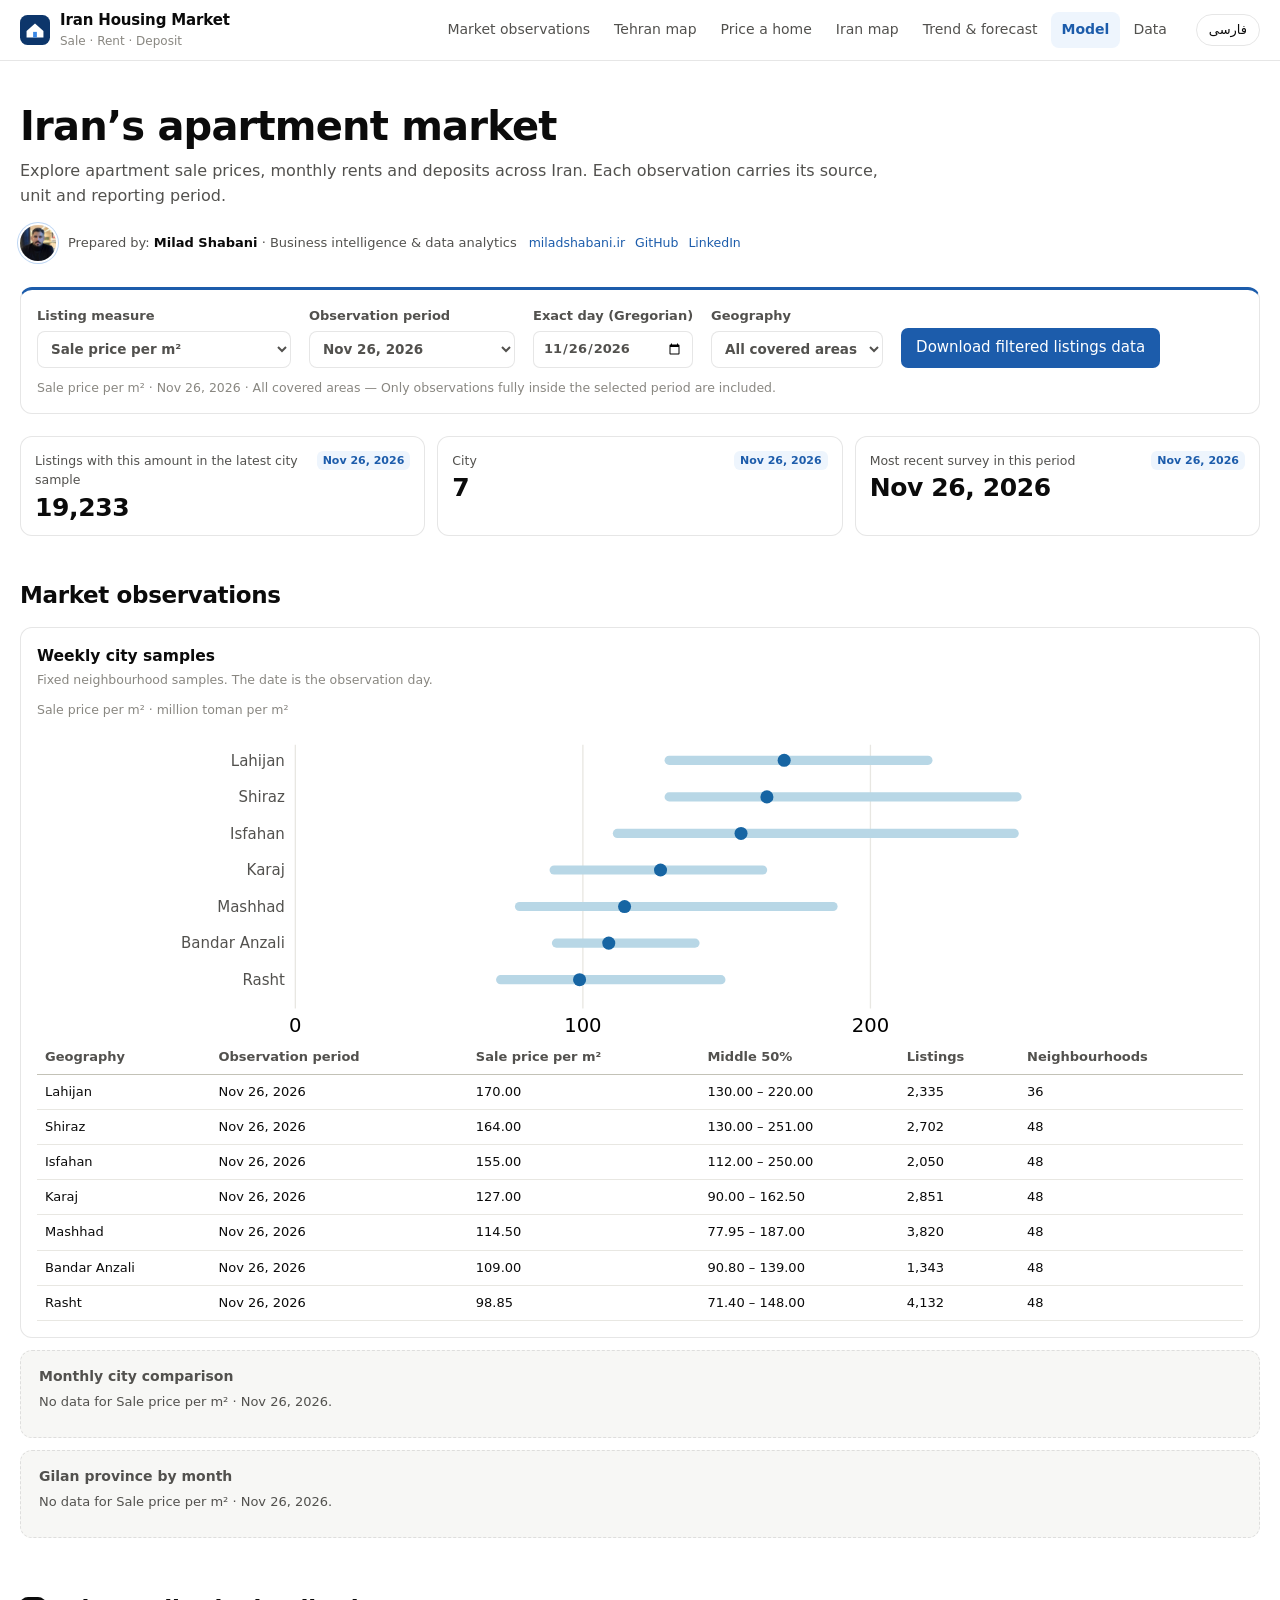
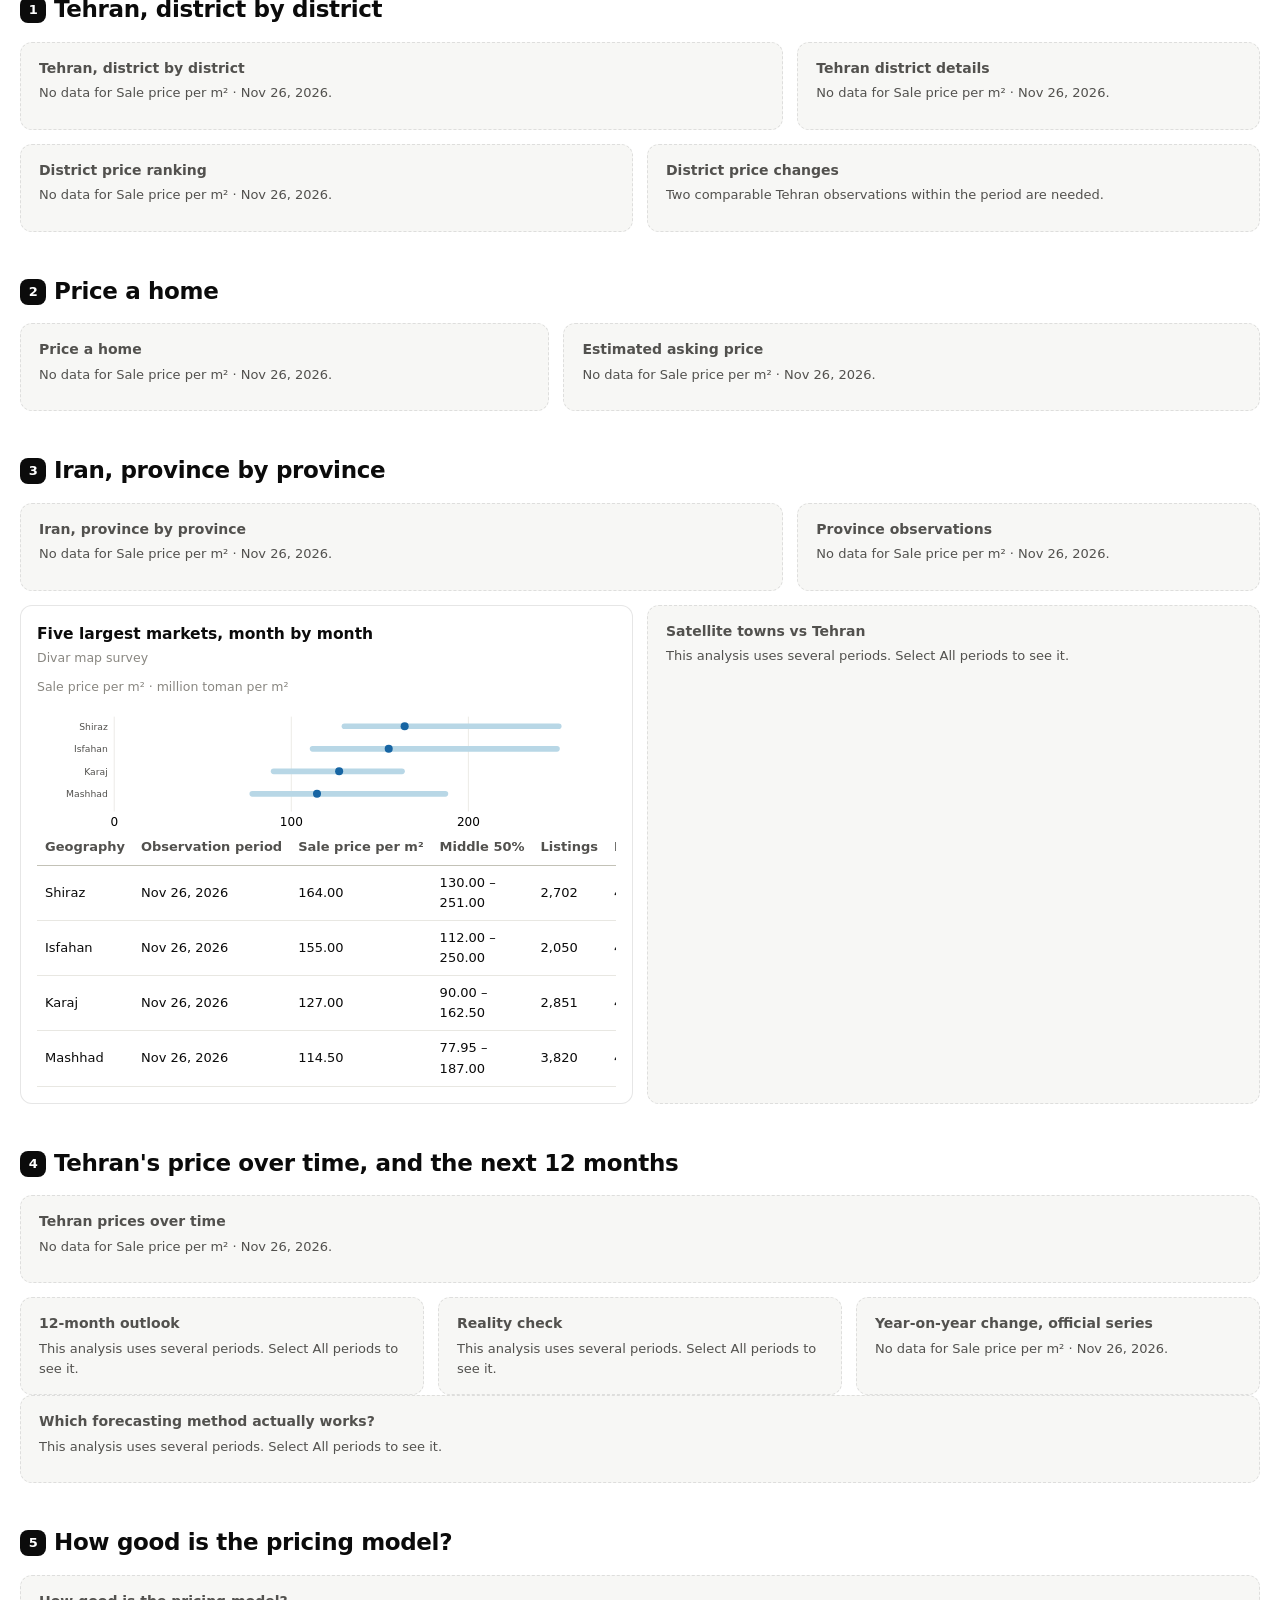
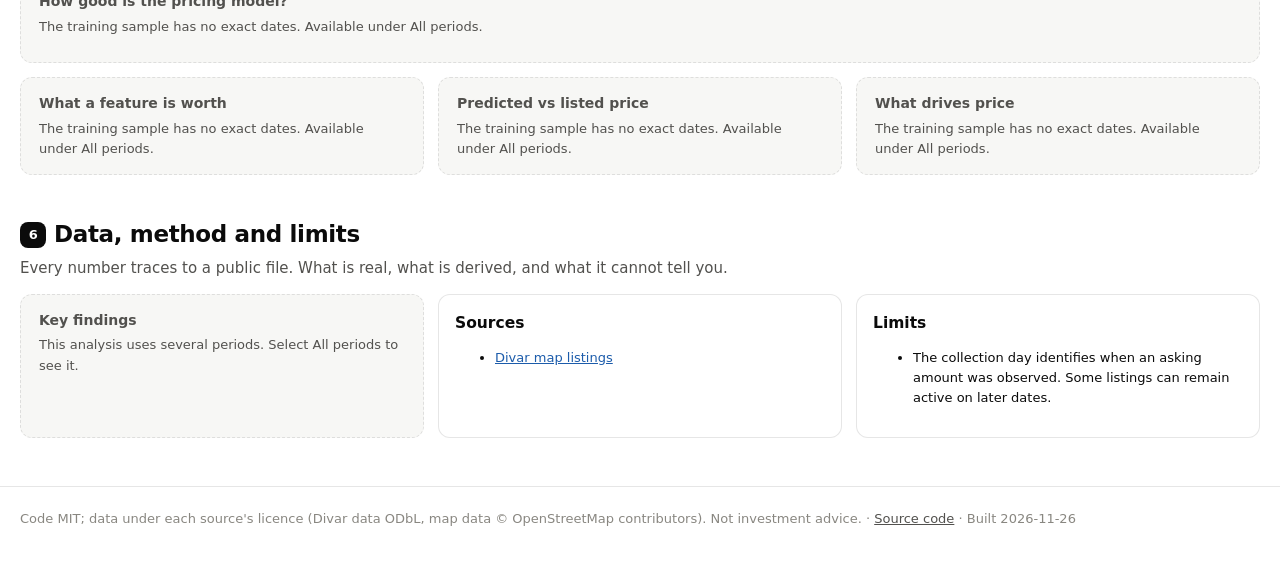
==== commit a4d443f5: "Apply market and observation dates to every dashboard panel and add Gilan coverage" ====
--- a/site/index.html
+++ b/site/index.html
@@ -4,9 +4,9 @@
 <meta charset="utf-8">
 <meta name="viewport" content="width=device-width, initial-scale=1">
 <title>Iran &amp; Tehran Housing Market Analytics</title>
-<meta name="description" content="Built on 516,947 real Divar listings across 420 cities, 3,447 individual Tehran ads, and the Central Bank of Iran's monthly transaction prices. Click any district, neighbourhood or province: every indicator on the page follows your selection.">
+<meta name="description" content="Explore apartment sale prices, monthly rents and deposits across Iran. Each observation carries its source, unit and reporting period.">
 <meta property="og:title" content="Iran &amp; Tehran Housing Market Analytics">
-<meta property="og:description" content="Built on 516,947 real Divar listings across 420 cities, 3,447 individual Tehran ads, and the Central Bank of Iran's monthly transaction prices. Click any district, neighbourhood or province: every indicator on the page follows your selection.">
+<meta property="og:description" content="Explore apartment sale prices, monthly rents and deposits across Iran. Each observation carries its source, unit and reporting period.">
 <meta name="theme-color" content="#ffffff">
 <link rel="icon" href="data:image/svg+xml,%3Csvg xmlns='http://www.w3.org/2000/svg' viewBox='0 0 32 32'%3E%3Crect width='32' height='32' rx='8' fill='%230d366b'/%3E%3Cpath d='M7 17 16 9l9 8v7H7z' fill='%23fff'/%3E%3Crect x='14' y='18' width='4' height='6' fill='%233987e5'/%3E%3C/svg%3E">
 <style>
@@ -316,6 +316,37 @@
   .city-filter .ctl { flex-direction: column; align-items: stretch; min-width: 0; }
   .city-filter select { width: 100%; max-width: none; }
 }
+
+[hidden] { display: none !important; }
+.market-filter { margin-block: 16px; border-top: 3px solid var(--accent-ink); }
+.filter-fields { display: flex; flex-wrap: wrap; align-items: end; gap: 12px 18px; }
+.filter-fields .ctl { display: grid; gap: 5px; font-weight: 600; align-content: start; }
+.filter-fields select, .filter-fields input { max-width: 100%; min-height: 37px; background: white; }
+.filter-fields button, #chCSV { background: var(--accent-ink); color: white; border: 0; border-radius: 7px; padding: 8px 15px; cursor: pointer; }
+.filter-fields button:disabled, #chCSV:disabled { opacity: .4; cursor: default; }
+#marketStatus { margin: 10px 0 0; }
+#market .city-history { margin: 12px 0; }
+.scope-slot { min-width: 0; }
+.scope-slot > .card { height: 100%; }
+.scope-empty { background: var(--plane); color: var(--ink-2); box-shadow: none; min-height: 88px; padding: 15px 18px; border-style: dashed; }
+.scope-empty h3 { font-size: 14px; color: var(--ink-2); }
+.scope-empty p { margin: 4px 0 0; font-size: 13px; }
+.scoped-table { max-height: 300px; overflow: auto; }
+.scoped-table th { position: sticky; top: 0; background: white; }
+.scoped-map { width: 100%; max-height: 410px; display: block; }
+.scoped-map path:focus { stroke: #111; stroke-width: 2; }
+.scope-result .keyrow { margin-top: 8px; }
+.scope-result .chart, #market .chart { max-width: 940px; margin-inline: auto; }
+#kpis.filtered { grid-template-columns: repeat(auto-fit,minmax(145px,1fr)); }
+#kpis.filtered .kpi { min-height: 82px; }
+#market .scope-slot { margin-block: 12px; }
+@media (max-width:650px) {
+  .filter-fields { display: grid; grid-template-columns: repeat(2,minmax(0,1fr)); }
+  .filter-fields .ctl { min-width: 0; font-size: 13px; }
+  .filter-fields select, .filter-fields input, .filter-fields button { width: 100%; min-width: 0; }
+}
+
+#marketDay, #solarDay { border: 1px solid var(--line); border-radius: 7px; padding: 5px 9px; }
 </style>
 </head>
 <body>
@@ -323,10 +354,10 @@
   <div class="wrap">
     <div class="brand">
       <svg width="30" height="30" viewBox="0 0 32 32" aria-hidden="true"><rect width="32" height="32" rx="8" fill="#0d366b"/><path d="M7 17 16 9l9 8v7H7z" fill="#fff"/><rect x="14" y="18" width="4" height="6" fill="#3987e5"/></svg>
-      <div>Iran Housing Market<small>Analytics · Tehran focus</small></div>
+      <div>Iran Housing Market<small>Sale · Rent · Deposit</small></div>
     </div>
     <nav class="nav" aria-label="sections">
-      <a href="#tehran">Tehran map</a><a href="#pricing">Price a home</a><a href="#iran">Iran map</a><a href="#forecast">Trend &amp; forecast</a><a href="#model">Model</a><a href="#data">Data</a>
+      <a href="#market">Market observations</a><a href="#tehran">Tehran map</a><a href="#pricing">Price a home</a><a href="#iran">Iran map</a><a href="#forecast">Trend &amp; forecast</a><a href="#model">Model</a><a href="#data">Data</a>
     </nav>
     <a class="lang" href="index.fa.html" hreflang="fa">فارسی</a>
   </div>
@@ -335,8 +366,8 @@
 <main class="wrap">
   <div class="hero">
     <div class="eyebrow">Real data · 22 Tehran districts · 31 provinces</div>
-    <h1>Where does a square metre cost what in Iran, and where is Tehran's price heading?</h1>
-    <p class="lede">Built on 516,947 real Divar listings across 420 cities, 3,447 individual Tehran ads, and the Central Bank of Iran's monthly transaction prices. Click any district, neighbourhood or province: every indicator on the page follows your selection.</p>
+    <h1>Iran’s apartment market</h1>
+    <p class="lede">Explore apartment sale prices, monthly rents and deposits across Iran. Each observation carries its source, unit and reporting period.</p>
     <div class="pills" id="pills"></div>
     <div class="author" aria-label="Prepared by">
       <img src="[data-uri]" alt="" width="36" height="36">
@@ -345,19 +376,39 @@
     </div>
   </div>
 
-  <div class="yearbar" role="group" aria-label="Data year">
-    <div class="yb-row">
-      <span class="yb-title">Data year</span>
-      <div class="yb-years" id="ybYears"></div>
-      <button class="yb-play" id="ybPlay" type="button" title="Play through the years" aria-label="Play through the years" aria-pressed="false">▶</button>
+  <div class="market-filter card" role="group" aria-label="Dashboard filters">
+    <div class="filter-fields">
+      <label class="ctl">Listing measure <select id="marketKind">
+        <option value="sale">Sale price per m²</option><option value="rent">Monthly rent per apartment</option><option value="deposit">Deposit per apartment</option>
+      </select></label>
+      <label class="ctl">Observation period <select id="marketPeriod"></select></label>
+      <label class="ctl" id="dayField" hidden>Exact day (Gregorian) <input type="date" id="marketDay"></label>
+      <label class="ctl" id="solarDayField" hidden>روز دقیق (شمسی)<input type="text" id="solarDay" dir="ltr" placeholder="۱۴۰۵/۰۹/۰۵" aria-label="تاریخ شمسی، سال ماه روز"></label>
+      <label class="ctl">Geography <select id="marketGeo"><option value="all">All covered areas</option><option value="gilan">Gilan</option></select></label>
+      <button type="button" id="playYears" hidden aria-pressed="false">Play years</button>
+      <button type="button" id="marketCSV">Download filtered listings data</button>
     </div>
-    <div class="yb-status" id="ybStatus" aria-live="polite"></div>
+    <p class="note" id="marketStatus" role="status"></p>
   </div>
   <div class="scopebar"><span>Showing</span><span class="scope-chip" id="scopeChip"></span><span class="scope-when" id="scopeWhen"></span></div>
   <div class="kpis" id="kpis" aria-live="polite"></div>
 
+  <section class="block" id="market">
+    <div class="sec-head"><div><h2>Market observations</h2></div></div>
+    <div class="card city-history" id="cityWeekly"><h3>Weekly city samples</h3><div id="weeklyBody"></div></div>
+    <div class="card city-history" id="cityHistory">
+      <div class="city-history-head"><h3>Monthly city comparison</h3><button type="button" id="chCSV">Download CSV</button></div>
+      <div class="controls city-filter">
+        <label class="ctl">City 1 <select id="chCity1"></select></label>
+        <label class="ctl">City 2 <select id="chCity2"></select></label>
+        <label class="ctl">City 3 <select id="chCity3"></select></label>
+      </div>
+      <div id="historyBody"></div>
+    </div>
+    <div class="card city-history" id="gilanHistory"><h3>Gilan province by month</h3><div id="gilanBody"></div></div>
+  </section>
   <section class="block" id="tehran">
-    <div class="sec-head"><div><h2><span class="num">1</span>Tehran, district by district</h2><p>Median asking price per m² for each of the 22 municipal districts and their neighbourhoods. The year bar sets the period: c. 1400 (a 3,447-ad sample), 1403 (91,836 listings) or the latest Divar collection; every figure carries the period it belongs to. Switch the indicator, drop to neighbourhood level, or set a budget.</p></div></div>
+    <div class="sec-head"><div><h2><span class="num">1</span>Tehran, district by district</h2><p>Compare the available district and neighbourhood observations. Map colours, units and sample sizes refer to the selected measure.</p></div></div>
     <div class="controls">
       <label class="ctl">Indicator <select id="tMetric"></select></label>
       <div class="ctl">Layer <div class="seg" id="tLayer"><button data-v="d" aria-pressed="true">Districts</button><button data-v="h" aria-pressed="false">Neighbourhoods</button></div></div>
@@ -430,32 +481,6 @@
       </div>
       <div class="card side" id="iSide"></div>
     </div>
-    <div class="card city-history" id="cityHistory" hidden>
-      <div class="city-history-head">
-        <div><h3>Apartment sales, rents and deposits by city</h3><p class="note" id="chCoverage"></p></div>
-        <button type="button" id="chCSV">Download CSV</button>
-      </div>
-      <label class="ctl">Compare <select id="chMetric">
-        <option value="sale">Sale price / m²</option><option value="rent">Monthly rent per apartment</option><option value="deposit">Deposit per apartment</option>
-      </select></label><p class="note" id="chDesc"></p>
-      <div class="controls city-filter">
-        <label class="ctl">City 1 <select id="chCity1"></select></label>
-        <label class="ctl">City 2 <select id="chCity2"></select></label>
-        <label class="ctl">City 3 <select id="chCity3"></select></label>
-        <label class="ctl">From <select id="chFrom"></select></label>
-        <label class="ctl">To <select id="chTo"></select></label>
-      </div>
-      <p class="note" id="chUnits"></p>
-      <div class="keyrow" id="chKey"></div><div class="chart" id="chChart" role="img" aria-label="Apartment sales, rents and deposits by city"></div>
-      <div class="controls"><label class="ctl">Table month <select id="chMonth"></select></label></div>
-      <div class="city-table" id="chTable" aria-live="polite"></div>
-      <p class="note ch-source">Each city-month needs at least 50 eligible ads. Gaps indicate insufficient coverage. Changes can reflect the mix of properties listed. <a href="https://huggingface.co/datasets/divarofficial/real_estate_ads" target="_blank" rel="noopener">Divar archive and licence</a></p>
-    </div>
-    <div class="card city-history" id="cityWeekly" hidden>
-      <h3>Weekly apartment sale prices</h3><p class="note">Million toman per m² from a fixed sample of 48 neighbourhoods per city, up to 200 map cards in each. The table uses the last accepted observation. Weekly change requires two consecutive weeks.</p>
-      <div class="keyrow" id="cwKey"></div><div class="chart" id="cwChart" role="img" aria-label="Weekly apartment sale prices"></div>
-      <div class="city-table" id="cwTable"></div>
-    </div>
     <div class="grid g-2" style="margin-top:14px">
       <div class="card"><h3>Five largest markets, month by month</h3><p class="note">Composition-adjusted asking-price index (Ordibehesht 1403 = 100): the listing mix is held fixed, so the line shows price, not what happened to be listed.</p>
         <div class="controls" style="margin-bottom:4px"><div class="seg" id="mMode"><button data-v="adj" aria-pressed="true">Adjusted</button><button data-v="raw" aria-pressed="false">Raw median</button></div></div>
@@ -502,7 +527,7 @@
 </main>
 <footer><div class="wrap">Code MIT; data under each source's licence (Divar data ODbL, map data © OpenStreetMap contributors). Not investment advice. · <a href="https://github.com/Milad-Shabani/Iran-housing-market-analytics">Source code</a> · <span id="built"></span></div></footer>
 <div class="tip" id="tip" role="tooltip"></div>
-<script>window.__LANG__="en";window.__T__={"cw_title":"Weekly apartment sale prices","cw_desc":"Million toman per m² from a fixed sample of 48 neighbourhoods per city, up to 200 map cards in each. The table uses the last accepted observation. Weekly change requires two consecutive weeks.","cw_empty":"The first accepted collection will appear here.","cw_date":"Observed on","cw_wait":"Awaiting valid data","cw_units":"million toman / m²","ch_title":"Apartment sales, rents and deposits by city","ch_download":"Download CSV","ch_desc":"Compare the monthly median asking price per square metre in up to three cities.","ch_city1":"City 1","ch_city2":"City 2","ch_city3":"City 3","ch_from":"From","ch_to":"To","ch_month":"Table month","ch_none":"None","ch_units":"Prices are in millions of source currency units per m². Divar’s archive does not specify the currency denomination.","ch_city":"City","ch_price":"Median / m²","ch_iqr":"Middle 50%","ch_ads":"Listings","ch_change":"vs. prior month","ch_empty":"No displayed observations for these cities in the selected period. Try a wider range.","ch_empty_short":"Insufficient or no data","ch_limits":"Each city-month needs at least 50 eligible ads. Gaps indicate insufficient coverage. Changes can reflect the mix of properties listed.","ch_source":"Divar archive and licence","title":"Iran & Tehran Housing Market Analytics","brand":"Iran Housing Market","brand_sub":"Analytics · Tehran focus","nav_tehran":"Tehran map","nav_pricing":"Price a home","nav_iran":"Iran map","nav_forecast":"Trend & forecast","nav_model":"Model","nav_data":"Data","lang_switch":"فارسی","lang_href":"index.fa.html","eyebrow":"Real data · 22 Tehran districts · 31 provinces","h1":"Where does a square metre cost what in Iran, and where is Tehran's price heading?","lede":"Built on 516,947 real Divar listings across 420 cities, 3,447 individual Tehran ads, and the Central Bank of Iran's monthly transaction prices. Click any district, neighbourhood or province: every indicator on the page follows your selection.","scope_label":"Showing","scope_reset":"Back to all of Tehran","s1_title":"Tehran, district by district","s1_desc":"Median asking price per m² for each of the 22 municipal districts and their neighbourhoods. The year bar sets the period: c. 1400 (a 3,447-ad sample), 1403 (91,836 listings) or the latest Divar collection; every figure carries the period it belongs to. Switch the indicator, drop to neighbourhood level, or set a budget.","metric":"Indicator","layer":"Layer","layer_d":"Districts","layer_h":"Neighbourhoods","budget_mode":"What can I afford?","budget":"Budget","budget_unit":"billion toman","size":"for","size_unit":"m²","zoom_in":"Zoom in","zoom_out":"Zoom out","zoom_reset":"Reset view","north":"N ↑","rank_title":"The north-south gradient","rank_desc":"All 22 districts ranked on the selected indicator. Hover to find it on the map, click to select.","catch_title":"Cheaper districts rose faster","catch_desc":"Price per m² c. 1400 (x) against how many times it multiplied by 1403 (y). Districts with fewer than 15 ads in the older sample are left out.","s2_title":"Price a home","s2_desc":"A hedonic model estimated on 3,447 individual listings sets the premiums for size, rooms, parking, storage and elevator; the price level comes from each neighbourhood's listings in the period chosen on the year bar.","f_hood":"Neighbourhood","f_search":"Search neighbourhoods…","f_area":"Floor area","f_rooms":"Bedrooms","f_amen":"Features","f_parking":"Parking","f_storage":"Storage","f_elevator":"Elevator","f_level":"Price level","f_level_note":"The estimate uses the price level of the period on the year bar. The slider moves it by hand; in 1403 the Kilid mark rolls it to Mordad 1405.","est_title":"Estimated asking price","est_range":"80% of similar homes are listed between","est_ppm2":"per m²","est_pos":"Where this sits inside the neighbourhood","est_breakdown":"How the estimate is built","est_alt":"Similar price per m² in other districts","est_buy":"The same money elsewhere","s3_title":"Iran, province by province","s3_desc":"Median asking price per m² by province, from 514,282 listings in the 349 cities with at least 30 ads (mostly 1403). Turn on cities to see each one.","cities_toggle":"Show cities","prov_rank":"Provinces ranked","major_title":"Five largest markets, month by month","major_desc":"Composition-adjusted asking-price index (Ordibehesht 1403 = 100): the listing mix is held fixed, so the line shows price, not what happened to be listed.","adj":"Adjusted","raw":"Raw median","sat_title":"Satellite towns vs Tehran","sat_desc":"How many times the median asking price per m² multiplied between the older Divar sample (c. 1400) and 1403.","s4_title":"Tehran's price over time, and the next 12 months","s4_desc":"The Central Bank's monthly average transaction price (1395–1403) and Kilid's listing indicator (1404–1405). The forecast method was chosen by testing five methods on 35 historical forecast origins.","scale":"Scale","log":"Log","linear":"Linear","growth_assump":"Annual growth assumption","preset_long":"Long-run","preset_kilid":"Last year's pace","preset_half":"Half","preset_zero":"Flat","fc_out_title":"12-month outlook","reality_title":"Reality check","lb_title":"Which forecasting method actually works?","lb_desc":"Mean absolute % error by horizon, rolling-origin backtest on the official series. Lower is better; best per column in bold.","yoy_title":"Year-on-year change, official series","yoy_desc":"Tehran's price moves in jumps (1397, 1399, 1402) separated by plateaus, which is why momentum forecasts fail.","s5_title":"How good is the pricing model?","s5_desc":"Five-fold cross-validation; the neighbourhood price level is encoded out-of-fold so no listing sees its own price.","coef_title":"What a feature is worth","coef_desc":"Price premium holding location and size fixed, with 90% bootstrap intervals.","scatter_title":"Predicted vs listed price","scatter_desc":"Out-of-fold predictions for 700 random listings, billion toman, log scales.","imp_title":"What drives price","imp_desc":"Permutation importance in the gradient-boosting benchmark.","s6_title":"Data, method and limits","s6_desc":"Every number traces to a public file. What is real, what is derived, and what it cannot tell you.","findings":"Key findings","sources":"Sources","limits":"Limits","footer":"Code MIT; data under each source's licence (Divar data ODbL, map data © OpenStreetMap contributors). Not investment advice.","u_m":"M toman/m²","u_m_short":"M/m²","u_b":"B toman","u_tm":"toman","u_sqm":"m²","u_list":"listings","u_yr":"yr","district":"District","tehran_all":"All of Tehran","iran_all":"All of Iran","neighbourhood":"Neighbourhood","province":"Province","city":"City","m_p":"Price per m²","m_g":"Change from the previous period (×)","m_pm":"Typical listing price","m_sz":"Typical size","m_by":"Median build year","m_el":"Elevator share","m_pk":"Parking share","m_n":"Listings (sample size)","k_ppm2":"Median price per m²","k_vs":"vs Tehran median","k_vsn":"vs national median","k_price":"Typical listing","k_size":"Typical size","k_growth":"Change from the previous period","k_listings":"Listings behind it","k_cbi":"Official transaction price","k_kilid":"Kilid listing indicator","k_fc":"12-month outlook","k_year":"Median build year","k_rank":"Rank","tip_iqr":"Middle 50%","tip_ci":"95% CI of median","tip_rooms":"Bedrooms","tip_flag":"Flagged: far below its district, likely mixed listings. Shown, not used in district figures.","tip_thin":"Fewer than 30 listings: indicative only.","no_data":"not enough data","within":"within budget","stretch":"within +20%","beyond":"out of reach","afford_count":"neighbourhoods fit your budget","cbi":"CBI transactions (official)","kilid":"Kilid listings","divar":"Divar listings (median)","divar_coverage_note":"The 2 October 2026 Divar collection (17,175 listings in 19 of 22 districts) is excluded from the Tehran trend because coverage was incomplete. The original observation is retained in the data history.","forecast":"Forecast","band80":"80% band","band50":"50% band","official_path":"Model from last official month","best":"best","method":"Method","horizon":"months ahead","base_typ":"Typical home here","adj_area":"Size","adj_rooms":"Bedrooms","adj_parking":"Parking","adj_storage":"Storage","adj_elevator":"Elevator","adj_time":"Market change","result":"Estimate","r2":"R² (log price)","mape":"Mean abs. % error","mdape":"Median abs. % error","w20":"Within ±20%","m_ols":"Hedonic model (in the tool)","m_gb":"Gradient boosting","m_loc":"Location only (baseline)","per_room":"Each bedroom","parking":"Parking","storage":"Storage","elevator":"Elevator","area10":"+10% floor area → price/m²","actual":"Listed","predicted":"Predicted","author_label":"Prepared by","author_name":"Milad Shabani","author_role":"Business intelligence & data analytics","author_site":"miladshabani.ir","author_site_path":"/en/","year_label":"Data year","play":"Play through the years","footer_code":"Source code","ch_metric":"Compare","ch_sale":"Sale price / m²","ch_rent":"Monthly rent per apartment","ch_deposit":"Deposit per apartment","ch_rental_desc":"Rental ads must quote both monthly rent and an upfront deposit. Each series measures one amount across the same apartments.","ch_rental_units":"Amounts are in millions of source currency units per apartment. Divar’s archive does not specify the currency denomination.","cw_change":"Weekly change","cw_hoods":"Neighbourhoods","cw_spread":"The dot marks the median. The line spans the middle 50% of asking prices.","cw_week":"Week starting"};window.__DATA__={"meta":{"built":"2026-11-26","tehran_median_2024":94122243,"tehran_median_2021":40000000,"national_median_2024":29234979,"listings_2024_total":516947,"cities_2024":420,"tehran_listings_2024":91836,"tehran_listings_located":91260,"listings_2021":3447,"growth_corr":-0.708,"month_min":"2021-02","month_max":"2025-03","has_1405":true,"divar_1405":{"source":"Divar web map endpoint, apartment-sell, collected with scripts/collect_divar.py","collected_on":"2026-11-20","raw_ads":182891,"ads_used":180779,"neighbourhood_tag_matches_location":0.9992,"tehran_median_ppm2":328079943.8990182,"tehran_median_ppm2_all_ads":313000000.0,"method":"listing-weighted median of neighbourhood medians, as for 1403","note":"Asking prices; map-card prices are rounded by Divar (about ±1%).","collected_on_jalali":[1405,8,29]}},"tehran":{"w":760,"h":498.5,"districts":[{"d":1,"path":"M431.4,43.8L435.2,51.1L439.3,59.6L442.5,68L440.4,76.4L443.7,80.2L446.5,78.5L452.7,76.6L456.7,74L459.7,74.4L464.2,77.7L471.8,77.8L479.1,79.3L482.8,81.9L485.6,88.3L489.3,93L493.2,99L495.2,100.7L502,95.8L506,90.8L516.3,88.4L519.4,87.1L526,84.1L529.6,81.8L539.1,75.1L543.3,75.3L552.3,77.9L557.4,80L567.5,79.7L573.1,82.2L582,87.4L588,88.2L594.2,86.9L601.6,88.9L615.5,93.3L625.8,101.6L647.3,104.3L647.3,101.8L646.3,97.8L646.9,94.6L649.1,87.3L651.3,84.8L653.3,82.5L654.8,81.2L656.8,77.5L655.5,75L657.1,75L663.9,73.3L666.9,69.6L670.4,72.9L672.5,72.1L671.2,69.8L669.9,68.5L668.2,65.5L667.1,62.9L664.8,61.9L662.3,59.4L660.2,55.6L658.4,52.4L655.6,50.7L654.1,48L652.8,45.6L653.6,42.9L655.5,41.5L652.9,38.2L650.9,41.8L647.3,43.5L645.2,44L644.2,41.1L642.3,39.2L640.4,41.8L638.7,42.3L635.9,42.3L632.7,42.5L629.3,39.7L625,37.9L620,33.6L616.7,31.5L614.2,32.4L611.8,33.5L610.5,31.5L609.6,29.5L607.8,30.1L605.9,32.9L605.8,36.1L602.9,35.1L599.9,34.7L599.1,36.6L597.7,36.6L594.7,35.5L594.1,34.1L593.2,32.5L591,33.3L589.8,30.7L586.2,26.8L585.9,22.7L585.2,19.8L584.7,22.7L584.2,26.4L581.4,27.4L579.1,29.7L576.9,26.9L573.8,28.1L570.3,25.8L565.3,22.9L562.5,22.9L557.7,24.2L552.1,17.5L549.6,15.2L546.7,13L543.1,12L542.5,15.1L543.4,19.1L539,20.3L535.3,23.8L530.2,25.7L523.8,25.1L520.4,28.2L514.5,27.4L508.8,23.8L502.2,20.7L498.3,21L494.4,22.7L491.7,24.2L488.9,22.5L487,23.8L484.1,24L482.8,26.2L481.7,28.4L481.4,30.6L473.6,31L472.3,33.5L468,34.8L464.9,35.8L461.4,34.8L457.1,31.4L456.5,36L453.8,38L449.5,39.8L445.7,40.1L442.7,42L440,43.6L439.3,46.4L436.6,47.4L434.6,47.9L432.4,43.1L431.4,43.8Z","lx":549.8,"ly":57.5,"p":198278952,"q25":169365149,"q75":225716603,"n":6844,"nh":29,"pm":34370712401,"sz":170,"by":1396,"el":0.962,"pk":0.979,"st":0.985,"rb":0.398,"vs":1.107,"rank":1,"top":"zafaraniyeh","low":"shahrak-e-mahalati","p21":84079208,"n21":428,"rel21":true,"g":2.358,"y0":{"p":84079208,"n":428},"y5":{"p":784090209,"q25":636610842,"q75":901451154,"n":11322,"pm":136000000000,"sz":180,"r":3.0,"by":1398,"el":0.974,"pk":0.985}},{"d":2,"path":"M374.8,68.4L374.1,67.8L373.3,65.6L372.2,69L372.4,71.1L372.5,72.5L373,74L373.1,75L372.2,75.8L372,76.2L372.8,77.2L372.8,78.3L374.5,80.7L373.7,82.1L373,83L371.5,83.7L370.2,85.2L369.6,87.1L367.6,89.5L366.4,99L364.8,99.8L363.2,101.1L365.4,121.1L363.2,130L357.7,147.6L357.4,152.6L366.1,238.9L368.6,238.6L370.5,238.5L423.1,237.3L422.3,230.5L423.3,205.1L424.7,200.5L430.3,189.9L431.1,164.7L433.8,157.4L434.2,151.4L435.5,142.1L438.3,133L436.2,114.4L437.5,111.4L444.6,98.3L442.7,85.6L444,81.1L440.6,76.3L442.4,68L439.7,60.7L436.6,54L431.4,43.7L428.7,53.3L424.6,56.3L417.7,59.8L412.9,57.7L407.4,53.7L399.5,58.9L387.9,62.2L384.6,65.7L382.8,67.4L381.2,69.2L378.4,68.7L376.4,68.6L374.8,68.4Z","lx":398.9,"ly":137.6,"p":143626555,"q25":101180905,"q75":167807678,"n":7084,"nh":24,"pm":14364238321,"sz":105,"by":1393,"el":0.873,"pk":0.932,"st":0.962,"rb":0.521,"vs":0.526,"rank":3,"top":"eivanak","low":"university-of-sharif","p21":63686314,"n21":252,"rel21":true,"g":2.255,"y0":{"p":63686314,"n":252},"y5":{"p":484880706,"q25":388478122,"q75":615295912,"n":14823,"pm":50000000000,"sz":110,"r":2.0,"by":1396,"el":0.884,"pk":0.947}},{"d":3,"path":"M562,79.6L557.4,80L554,78.4L543.8,75L539.2,75.1L526.9,83.5L516.4,88.2L506.4,90.8L501.7,96.1L494.7,100.7L492.9,98.5L490.7,95.4L485.6,88.5L482.8,81.9L477.5,78.9L472,77.7L464.3,77.8L459.5,74.1L456.4,74L452.7,76.4L449.4,77.7L446.5,78.5L444,80.5L442.8,85.5L444.4,97.8L436.1,114.8L438,132.7L435.7,139.9L434.4,150.3L434.7,150.5L437.3,150.2L439.8,149.8L442.8,149.5L444.6,149.4L467.9,148.5L470.4,147.8L475.6,146.8L479.2,147.8L485.4,151.6L486.6,155.1L486.3,159.7L486.6,163.6L486.7,167.9L487.2,167.9L491.8,167.8L496.8,167.4L500.6,166.6L503.5,164.6L505.7,164.1L509.4,163.8L516.6,163.8L518.7,164.4L521.2,165L521.5,163L522.4,161.1L524.1,157.8L525,156.4L524.6,152.7L524.2,147.7L529.2,143.9L530.5,136.2L531.5,132L533.6,123.8L540,114.7L550,100L551.6,95.4L555.2,87.6L558.4,86.2L563.8,80L562,79.6Z","lx":486.7,"ly":119.3,"p":147244907,"q25":142079034,"q75":148566679,"n":3960,"nh":14,"pm":19500000000,"sz":138,"by":1390,"el":0.916,"pk":0.965,"st":0.973,"rb":0.48,"vs":0.564,"rank":2,"top":"darrous","low":"tehran-jolfa","p21":61681818,"n21":116,"rel21":true,"g":2.387,"y0":{"p":61681818,"n":116},"y5":{"p":553655668,"q25":533613748,"q75":584407407,"n":8827,"pm":80000000000,"sz":145,"r":3.0,"by":1396,"el":0.933,"pk":0.971}},{"d":4,"path":"M651.8,195.1L659.3,194.3L670.3,193.4L675.6,193L679.3,192.7L680.6,192.6L685.7,193L686.7,193.1L688.8,193.7L692.5,195L696.6,195.8L703.2,196.7L710,196.9L712.8,197L713.5,196.7L715.8,196.4L718.8,195.2L720.6,194.1L726.4,189.2L727.6,188.3L731.5,184.2L733.5,182L737.4,179.2L741.5,175.4L744,170.9L746.3,167.6L747.7,162L748,161.6L739.2,158.6L730.2,154.2L725.2,154.1L721,153.4L710.9,148.1L707.7,145.6L705,140.1L701.4,134.9L689.9,124.6L681.9,118.3L675.7,114.7L655.9,106.5L647.3,104.2L625.8,101.5L615.4,93.5L593.9,86.8L587.6,88.1L582.6,87.6L573.1,82.1L567.2,79.7L563.9,79.9L558.3,86.3L555.1,87.6L549.8,100.1L533.5,123.5L533,128.2L531.6,131.9L529.1,143.8L524.2,147.9L525,156.7L523.8,158.1L521.4,163L521.3,164.9L536.6,166.6L541.1,165.8L544.6,167.4L549.6,167.6L559.5,169.4L577.9,173.7L603.4,178L637.4,183.5L648.6,185.4L650.8,187.5L651.4,190.2L651.8,195.1Z","lx":616.8,"ly":137.5,"p":95459914,"q25":86268175,"q75":130378514,"n":8107,"nh":22,"pm":8200000000,"sz":96,"by":1393,"el":0.827,"pk":0.873,"st":0.961,"rb":0.441,"vs":0.014,"rank":6,"top":"pasdaran","low":"khak-sefid","p21":54671607,"n21":178,"rel21":true,"g":1.746,"y0":{"p":54671607,"n":178},"y5":{"p":349350057,"q25":290853360,"q75":466768014,"n":13820,"pm":35500000000,"sz":100,"r":2.0,"by":1395,"el":0.861,"pk":0.873}},{"d":5,"path":"M370.4,60L370.3,60.4L369.7,60.9L369.5,61.8L370,63.4L370.9,65.4L370.9,67.1L369.1,68.5L370.4,69.5L369.9,71.6L368.6,73.7L364.2,80.8L357.6,83L356.9,87.4L351.7,85.9L347.6,90.3L352.2,95.5L349.5,98.6L341.7,99.6L336.3,97.2L332.2,91.5L320.9,88.4L318.5,96.9L313.4,103.5L307.5,106.2L305,102.8L307.2,96.4L305.5,90.6L292.8,107.9L285,106.7L280.8,105L281.3,101.6L274.5,100.8L270.8,99.1L264.5,96.9L261.8,92.3L260.6,85.7L255.9,80.8L252.7,76.2L251.8,69.8L254.7,61.5L254.9,51.9L259.3,45.6L259.3,36.8L258.9,31.1L258.3,24.1L250.5,35.3L248.5,48L246.6,57.3L244,62.8L240.2,66.1L244.2,75.5L250.6,85.8L256,88.7L260.8,98.8L267.1,104.7L267,141.8L265.7,151.8L264,157.5L263.6,162.4L267.5,170.3L279.6,180.2L285.5,185.7L289,192L294.8,200.6L300,209.6L300.3,217.7L300.1,220.1L300,221.6L299.5,224.1L298.7,224.6L298.2,226.9L298,228.4L298.4,229.8L298.4,231.2L298.1,232.6L297.6,233.6L297.5,235.1L297.4,237L313.9,240.1L328.1,239.8L343.6,239.8L365.6,238.8L363.7,217.6L356.9,150.3L358.1,145.9L365.2,121.7L363.2,101.1L364.5,99.9L366.3,98.9L367.6,89.5L369.5,87.1L370,85.1L371.3,83.7L373.1,82.9L374.5,80.6L373.2,78.9L372.7,77.9L372.6,77.3L372,76.2L372.9,75.1L373,74.2L372.5,72.7L372.3,70.8L372.2,68.2L373.3,65.4L371.7,60.3L371,59.2L370.6,58.9L370.2,59.5L370.4,60Z","lx":314.7,"ly":131.8,"p":104602011,"q25":100000000,"q75":111893706,"n":14703,"nh":25,"pm":8817097581,"sz":85,"by":1393,"el":0.814,"pk":0.945,"st":0.973,"rb":0.625,"vs":0.111,"rank":5,"top":"aboozar","low":"kan","p21":37349398,"n21":963,"rel21":true,"g":2.801,"y0":{"p":37349398,"n":963},"y5":{"p":385119310,"q25":356990099,"q75":413569320,"n":40460,"pm":33500000000,"sz":90,"r":2.0,"by":1395,"el":0.861,"pk":0.963}},{"d":6,"path":"M423.5,237.4L491.8,235.6L490.8,218.2L491.3,213L492.3,210.3L492.3,209.5L493.8,205.6L492.2,201.4L490.6,199.4L489,192.5L484.2,186L483.5,183.5L483.6,180.8L485.6,176.4L487,166.1L486.3,160.5L486.6,154.7L485.5,151.8L478.8,147.6L475.5,147L472.2,147.5L467.7,148.6L443.2,149.5L434.5,150.5L434.1,156.6L431.1,165.2L430.8,178.8L430.5,183.2L430.5,189.2L429.6,191.6L424.1,202.7L423.2,206.4L423,216.4L422.5,229.7L423.5,237.4Z","lx":459.0,"ly":192.0,"p":139806259,"q25":109741694,"q75":145803477,"n":2360,"nh":17,"pm":15850537634,"sz":114,"by":1394,"el":0.815,"pk":0.871,"st":0.905,"rb":0.413,"vs":0.485,"rank":4,"top":"yousef-abad","low":"valiasr","p21":51818182,"n21":67,"rel21":true,"g":2.698,"y0":{"p":51818182,"n":67},"y5":{"p":494698454,"q25":396133850,"q75":553181818,"n":6259,"pm":52900000000,"sz":115,"r":2.0,"by":1397,"el":0.84,"pk":0.894}},{"d":7,"path":"M557.3,222.8L548.2,210.8L545.8,206.2L537.3,189.5L538.9,184.2L546.8,173L549.6,167.8L544.8,167.6L540.9,166.2L536.6,166.6L527.5,165.5L521.2,165L516.7,163.8L505.5,164.1L503.5,164.6L500.6,166.6L496.3,167.5L486.6,167.9L485.5,176.3L483.6,180.7L483.5,183.6L484.1,186L488.5,191.9L489.1,192.8L490.2,198.2L490.8,199.8L492,201.1L493.8,205.5L492.3,209.4L492.3,210.2L491.3,213L490.7,218.2L491.8,235.6L493.5,235.6L517.3,235.2L522.4,235.3L543.2,228L557.3,222.8Z","lx":516.3,"ly":199.0,"p":90935691,"q25":67920159,"q75":114733917,"n":3254,"nh":14,"pm":6398406375,"sz":77,"by":1392,"el":0.682,"pk":0.72,"st":0.864,"rb":0.499,"vs":-0.034,"rank":7,"top":"niloufar","low":"tehran-gorgan","p21":40000000,"n21":15,"rel21":true,"g":2.273,"y0":{"p":40000000,"n":15},"y5":{"p":286071895,"q25":209514859,"q75":396736891,"n":6946,"pm":25000000000,"sz":85,"r":2.0,"by":1395,"el":0.716,"pk":0.749}},{"d":8,"path":"M547.7,171.4L546.2,173.8L538.9,184.2L538.2,186.5L537.5,189.5L548.1,210.6L557.2,222.7L578.7,214.8L599.9,206.7L605.7,204.4L611.4,202.2L622.9,197.7L624.9,197.2L627.3,196.9L629.2,196.7L630.1,196.6L631.1,196.7L633,196.6L639.2,196L651.8,195.1L651.6,192.3L651.3,189.8L650.6,187.4L648.4,185.4L637.4,183.5L620.6,181L602.4,177.9L588.6,175.7L573.3,172.9L558.7,169.4L549.6,167.8L547.7,171.4Z","lx":593.0,"ly":195.5,"p":81314599,"q25":67942326,"q75":93568077,"n":3213,"nh":12,"pm":5034941176,"sz":63,"by":1392,"el":0.572,"pk":0.639,"st":0.905,"rb":0.522,"vs":-0.136,"rank":8,"top":"haft-hoz","low":"vahidiyeh","p21":22273810,"n21":10,"rel21":false,"g":null,"y0":{"p":null,"n":10},"y5":{"p":287054393,"q25":220863977,"q75":349555960,"n":8619,"pm":18800000000,"sz":71,"r":2.0,"by":1393,"el":0.644,"pk":0.683}},{"d":9,"path":"M297.3,237.2L297.5,241.7L296.4,244.3L297.4,246.5L295.7,250.9L294.2,254.1L294.7,257.1L293.3,259.4L292.1,262.3L290.1,262.4L288.7,264.5L288,266.9L286.2,269.6L284.5,271.3L282.7,273.5L282.7,275.3L283.3,276.5L283.1,279.8L293.2,279.9L325.5,281.2L325.1,287.6L371.3,297.6L376,296.6L384.6,291.2L386.7,289.4L390.3,280.6L389.9,276.1L389.1,266.9L390.4,262.1L390.4,258.7L392.1,252.1L392.2,249L391,245.7L390.7,244.2L390.7,240.3L390.5,238.4L366,239L343.9,240L321.5,239.9L314.6,240.6L297.3,237.2Z","lx":338.2,"ly":268.3,"p":68046280,"q25":59330420,"q75":73547993,"n":3051,"nh":9,"pm":4499432050,"sz":69,"by":1396,"el":0.775,"pk":0.737,"st":0.866,"rb":0.584,"vs":-0.277,"rank":11,"top":"dr-hoshyar","low":"jey","p21":23939394,"n21":106,"rel21":true,"g":2.842,"y0":{"p":23939394,"n":106},"y5":{"p":206618384,"q25":201536915,"q75":220986832,"n":5031,"pm":14500000000,"sz":69,"r":2.0,"by":1398,"el":0.823,"pk":0.705}},{"d":10,"path":"M386.6,289.7L395.1,293.4L402.6,295.2L410.1,296.5L420.9,293.4L428.2,289.6L427,277.5L425.6,267.1L423.2,237.4L390.5,238.3L390.7,240.5L390.7,244.1L391.3,246.3L392.3,249L392.1,252.3L390.3,259L390.3,262.3L389.1,266.9L390.3,280.7L386.6,289.7Z","lx":407.4,"ly":267.0,"p":63536829,"q25":56941481,"q75":65697254,"n":8128,"nh":9,"pm":3474411623,"sz":57,"by":1389,"el":0.484,"pk":0.548,"st":0.89,"rb":0.714,"vs":-0.325,"rank":13,"top":"tehran-zanjan","low":"soleymani","p21":22142857,"n21":213,"rel21":true,"g":2.869,"y0":{"p":22142857,"n":213},"y5":{"p":193605557,"q25":170501263,"q75":203664176,"n":19489,"pm":10700000000,"sz":58,"r":1.0,"by":1391,"el":0.529,"pk":0.518}},{"d":11,"path":"M429.1,309.3L431.1,309.2L434.1,309.7L438.2,305.6L440,305.2L442.1,305.7L445,307.4L445.6,309.2L461.5,311.2L466,280.2L473,236L423.3,237.4L428.3,293.9L429.1,309.3Z","lx":447.3,"ly":258.8,"p":57097416,"q25":50277507,"q75":69898059,"n":2997,"nh":14,"pm":3120913978,"sz":65,"by":1390,"el":0.517,"pk":0.552,"st":0.824,"rb":0.567,"vs":-0.393,"rank":15,"top":"jamalzadeh","low":"gomrok","p21":23027059,"n21":49,"rel21":true,"g":2.48,"y0":{"p":23027059,"n":49},"y5":{"p":178540750,"q25":145961003,"q75":216386364,"n":5252,"pm":11300000000,"sz":64,"r":2.0,"by":1389,"el":0.53,"pk":0.555}},{"d":12,"path":"M461.5,311.1L468.3,311.9L478.6,310.4L502.2,308.9L508.3,308.7L519.1,307.1L521.3,268.1L523,235L473,236.2L461.5,311.1Z","lx":492.6,"ly":287.6,"p":51114066,"q25":45912271,"q75":73257725,"n":1202,"nh":13,"pm":3969755245,"sz":80,"by":1392,"el":0.595,"pk":0.622,"st":0.754,"rb":0.395,"vs":-0.457,"rank":19,"top":"tehran-iran","low":"baharestan","p21":22192982,"n21":3,"rel21":false,"g":null,"y0":{"p":null,"n":3},"y5":{"p":176450704,"q25":126047101,"q75":207500000,"n":1181,"pm":11000000000,"sz":71,"r":2.0,"by":1390,"el":0.572,"pk":0.594}},{"d":13,"path":"M522.1,256.6L562.5,253.1L589.7,250.6L600,234.8L605.2,233.9L608.7,231.1L614.9,225.7L612.3,215.8L615.5,204.2L619.3,201.3L626,199.7L632.4,200L641.7,200L649.1,198L657.7,198.8L664.5,199.7L669.4,198L672.2,196.1L677.5,195.3L687.1,195.4L690.3,196.6L694.8,199L700.8,200.1L706.7,200.4L710.1,199.8L714.7,199.8L718.8,200.2L722.7,199.2L722.4,197.2L713,197L701.4,196.6L692.6,195.2L686.8,193.2L680.2,192.6L651.7,195L630.6,196.7L624.2,197.2L611.4,202.1L572.2,217.2L532.1,231.9L522.9,235.3L522.1,256.6Z","lx":587.2,"ly":221.5,"p":77149896,"q25":66541811,"q75":86251091,"n":2065,"nh":13,"pm":4833519553,"sz":75,"by":1392,"el":0.649,"pk":0.681,"st":0.793,"rb":0.449,"vs":-0.18,"rank":9,"top":"niroo-havayi","low":"emam-hossein","p21":27118644,"n21":77,"rel21":true,"g":2.845,"y0":{"p":27118644,"n":77},"y5":{"p":264591356,"q25":243454034,"q75":294243881,"n":3079,"pm":18700000000,"sz":78,"r":2.0,"by":1391,"el":0.637,"pk":0.672}},{"d":14,"path":"M555.6,253.8L521.9,256.7L519.6,299.1L522.1,299.5L525.7,300L535.1,307.7L540.3,309.4L542.1,311.3L543.4,309.4L546.5,308.6L552.1,310.2L579.9,315.8L585.8,294.6L586.4,257.1L588.9,251.1L555.6,253.8Z","lx":553.5,"ly":275.9,"p":63882204,"q25":62851152,"q75":72503048,"n":2395,"nh":18,"pm":3802312500,"sz":64,"by":1391,"el":0.547,"pk":0.594,"st":0.769,"rb":0.475,"vs":-0.321,"rank":12,"top":"parastar","low":"khavaran","p21":20588235,"n21":13,"rel21":false,"g":null,"y0":{"p":null,"n":13},"y5":{"p":218929260,"q25":182453020,"q75":248393413,"n":4841,"pm":13500000000,"sz":68,"r":2.0,"by":1391,"el":0.566,"pk":0.597}},{"d":15,"path":"M580.1,315.7L552.4,310.3L546.3,308.4L543.3,309.4L542.2,311.3L540.2,309.5L535.2,308.1L525.8,300.1L519.7,299.4L519.3,307.1L508.8,308.8L498.3,309L502,323.8L506.9,370.9L531.4,369.9L537.1,370.6L538.3,370.8L541.4,372.6L558.3,382.4L564.9,391.5L568.6,388.9L571.9,389.9L582,397L590.6,400.8L590.2,401.8L595.3,405.8L596.3,404.7L601.1,409L606.2,404.4L594.4,388.7L598.9,386.2L592,377.6L593.2,376.7L596.3,375.9L597.9,376.4L599.5,376L601.2,373.4L600.9,372.5L600.8,371.8L600.3,370.4L599.9,368.5L599.2,365L598.7,362.3L603.4,361.6L602.8,358.6L601.6,355.2L607.4,354.7L606.9,351.8L611.2,351.5L611.1,348.5L608.3,349L607.9,347.7L599.8,349.1L599.1,344.9L600.5,335.7L595.1,334.9L592.8,332.3L599.6,308.6L583.6,303.4L580.1,315.7Z","lx":556.1,"ly":353.2,"p":50029711,"q25":45079211,"q75":60565914,"n":3186,"nh":13,"pm":3197000000,"sz":69,"by":1393,"el":0.624,"pk":0.634,"st":0.704,"rb":0.398,"vs":-0.468,"rank":21,"top":"abouzar","low":"shoosh","p21":20638932,"n21":14,"rel21":false,"g":null,"y0":{"p":null,"n":14},"y5":{"p":166796296,"q25":136094595,"q75":202596721,"n":4610,"pm":12000000000,"sz":72,"r":2.0,"by":1398,"el":0.704,"pk":0.681}},{"d":16,"path":"M502,323.6L498.3,309.3L480.7,310.4L472.1,311.4L466.1,312L455.5,310.5L445.6,309.2L444.5,313.6L440.9,312L438.8,312.7L437,312.6L435.6,312.9L430.5,313.1L429.6,314L428.8,317.7L432.1,321.6L439.9,328.2L444.5,336L442.6,341.9L441.8,344.3L445,349.1L451.6,361L461.6,378.3L459.4,388.6L469.6,388.4L477,386.6L483.6,382.9L487.5,378.7L493.4,373.4L498.1,369.8L502.2,367.7L506.1,365.9L502,323.6Z","lx":473.8,"ly":346.7,"p":52252612,"q25":47935398,"q75":61470222,"n":1240,"nh":7,"pm":3631605634,"sz":74,"by":1392,"el":0.653,"pk":0.559,"st":0.648,"rb":0.413,"vs":-0.445,"rank":18,"top":"nazi-abad","low":"baq-e-azari","p21":15194805,"n21":4,"rel21":false,"g":null,"y0":{"p":null,"n":4},"y5":{"p":166768750,"q25":145858407,"q75":197399635,"n":1369,"pm":12000000000,"sz":74,"r":2.0,"by":1396,"el":0.722,"pk":0.61}},{"d":17,"path":"M375.2,297.1L374.4,301.6L389.5,347.5L392.7,349.9L395,348.1L397.7,346.2L405,341.7L411.4,334.5L414.3,325.6L417.3,321.7L422,319.1L427.3,318.3L428.5,317.2L430.5,312.9L435.6,313.1L437,312.3L439,312.6L440.7,311.7L444.4,313.5L445.3,309.3L444.9,307.4L442.1,305.7L440.1,305L438.2,305.7L434,309.8L431,309.3L429.3,309.2L427.9,289.7L420.5,293.6L410.6,296.5L395,293.5L386.5,289.7L375.2,297.1Z","lx":400.1,"ly":320.4,"p":49427463,"q25":49099657,"q75":50752852,"n":1912,"nh":14,"pm":2897762186,"sz":63,"by":1394,"el":0.676,"pk":0.581,"st":0.699,"rb":0.497,"vs":-0.475,"rank":22,"top":"bagh-khazaneh","low":"vasfenard","p21":17500372,"n21":22,"rel21":true,"g":2.824,"y0":{"p":17500372,"n":22},"y5":{"p":143295943,"q25":137254386,"q75":152882304,"n":3045,"pm":9500000000,"sz":66,"r":1.0,"by":1395,"el":0.713,"pk":0.553}},{"d":18,"path":"M374.3,301.2L375.1,296.9L371.3,297.5L325.1,287.5L325.4,281.2L283.1,279.8L285.4,287.2L285.5,288.9L285.2,290.2L286.4,292.6L288.1,295.2L290.7,305.6L298.1,305.7L298,309.6L303.8,310.1L303.6,305.9L306.1,306.2L312.1,305.6L312.9,306.9L312.7,309.8L313.2,312.2L313.8,316.3L312.2,316.6L310.1,317.5L309.2,318.9L306.1,322.7L305.2,325L306.4,329.2L309.5,329.5L309.8,330.1L311.8,330.5L311.2,333.3L311.4,334.3L312.7,335.6L312.6,337.2L311.9,337.2L311.3,337.5L313.6,340.5L309.4,345L313.5,347.7L327.5,347.8L326,343.2L329,343.1L329.2,336.3L329.4,331.5L328.8,329.3L327.6,327.6L327.5,321.4L335.8,319.5L340.8,317.1L347.1,313.9L348.7,319.1L350.8,322.9L353,327.4L353.5,332.5L355.3,334.3L356.2,335.1L357,335.6L358.6,337.7L359.5,340L351.9,340.6L353,345.7L359,345.1L357.1,350.9L361.2,351L365.1,348.9L370,355.2L345.3,374.8L347.6,378.3L361.7,366L370.2,360.6L379.9,354.3L388.2,349.8L389.4,347.8L374.3,301.2Z","lx":368.1,"ly":328.4,"p":50099933,"q25":44476975,"q75":50780743,"n":1685,"nh":12,"pm":3000000000,"sz":67,"by":1391,"el":0.615,"pk":0.597,"st":0.681,"rb":0.403,"vs":-0.468,"rank":20,"top":"tolid-daroo","low":"saeed-abad","p21":14705882,"n21":4,"rel21":false,"g":null,"y0":{"p":null,"n":4},"y5":{"p":146135802,"q25":136000000,"q75":165119898,"n":1778,"pm":9190000000,"sz":65,"r":2.0,"by":1393,"el":0.665,"pk":0.6}},{"d":19,"path":"M461.5,378.4L441.6,344.3L444.4,335.4L433.5,322.5L427.9,317.7L420.6,319.6L414.4,325L411.2,335.1L404,342.5L392.6,349.8L389.3,347.4L388.3,349.7L384.9,351.8L361.2,366.2L352.3,374.9L353.7,376.8L363,368.4L368.8,367.8L370.2,379.5L367.4,379.5L367.8,382.5L369.6,387.2L374.8,386.4L375.5,381.6L374.6,375.5L371.8,375.4L370.6,366.2L377.3,365.5L376.5,361.7L383.2,359.1L385.7,363.9L385.6,366.2L386.5,372.1L390.3,372.1L390,368.5L393.7,369.1L396.3,367.7L396,365.3L398.7,363.7L401.1,363.4L404.9,370.1L403.5,370.5L404.1,376.8L407.2,377L408.7,373.3L406.1,368.2L411.2,365.2L414.1,369.3L417.3,367.4L414.4,363.1L416.4,361.9L421.3,369.4L423.4,369.8L430.5,365.9L431.3,370.9L435.9,371.4L436.2,375.8L440.8,379L440.8,388.8L459.3,388.5L461.5,378.4Z","lx":413.5,"ly":355.4,"p":58275644,"q25":47397594,"q75":60715175,"n":1036,"nh":9,"pm":4034952830,"sz":73,"by":1393,"el":0.665,"pk":0.573,"st":0.663,"rb":0.36,"vs":-0.381,"rank":14,"top":"khani-abad-no","low":"shahrak-e-aboozar","p21":null,"n21":null,"rel21":false,"g":null,"y0":{"p":null,"n":null},"y5":{"p":179112903,"q25":164774436,"q75":192738333,"n":941,"pm":12900000000,"sz":77,"r":2.0,"by":1396,"el":0.694,"pk":0.654}},{"d":20,"path":"M538.4,370.7L531.1,370L507,371.1L506,366L501.2,368L491.6,374.5L483.6,383L477,386.9L469,388.6L459.3,388.6L457.9,391.6L465.2,392.9L464.4,398.4L462.7,404L466,407L471.9,408L477.6,413.7L476.6,417.5L481.6,419.4L479.9,423.7L478.3,426.3L479.1,431.2L478.6,434L478.8,442.4L473.7,445.6L470.6,448.8L479.4,457.4L477.6,460.7L483.2,463.2L488,481L494.4,478.4L489.9,460.3L490.4,454.3L489.6,450L487.9,447.6L486.6,444.4L485.7,442.6L489.8,443.1L491.9,446.5L493.2,446.1L495.1,444.6L498.3,444.5L501.5,446.1L507.4,448.8L509.2,445L514.2,446.8L518.8,448.2L522.5,444.6L524.6,440.7L528.1,436.8L528.6,441.6L527.3,443.8L523.2,446L521.6,448.4L528.3,454.1L531.9,451.6L533.3,447.1L534.4,450.4L536.4,453L538,455.3L539.9,456.7L540.8,459.7L546.1,462.8L554,486.5L567.5,481.9L564.6,479.6L562.1,475.9L559.3,471.9L557.6,466.4L556,462.3L554.7,456.4L555.4,450.8L552.3,444.9L549,442L544.5,438.6L540.1,432.4L537.4,427.1L532.4,420.5L528.4,416.4L531.1,413.8L529,410.7L527.8,408.5L523.9,407.9L525.9,399.1L532,400.2L535,393.6L543.5,389.2L536.4,388.6L537.5,383.8L542.9,384.4L545.4,382.5L545,375.3L538.4,370.7Z","lx":507.4,"ly":425.0,"p":55068474,"q25":46491933,"q75":62404945,"n":2051,"nh":15,"pm":3847253788,"sz":74,"by":1393,"el":0.776,"pk":0.671,"st":0.688,"rb":0.285,"vs":-0.415,"rank":16,"top":"south-deylaman","low":"mobarak-abad-e-beheshti","p21":19250000,"n21":14,"rel21":false,"g":null,"y0":{"p":null,"n":14},"y5":{"p":186777416,"q25":170934783,"q75":190000000,"n":3155,"pm":14600000000,"sz":83,"r":2.0,"by":1397,"el":0.789,"pk":0.787}},{"d":21,"path":"M283.1,278.4L282.8,275.6L282.5,273.8L286.5,268.7L288.3,265L289.9,262.6L292.5,262.3L294.2,257L294,254.1L297.4,246.7L296.2,244.5L297.5,242.2L297,237.2L297.6,233.8L298.4,232.4L297.6,229.1L298.4,224.9L299.5,224L299.8,210.1L244.6,213.5L227.4,210.1L213.8,207.3L199.5,206.8L180.1,201.9L123.3,174.8L105.1,166L94.4,161.3L85,160L74.6,160.5L62.4,163.8L52.2,164.9L41.7,164L21.3,161L12.5,157.9L12,163L33.9,167.9L52,175.1L61.9,181.7L66,189.3L72.5,198.2L86.8,210.1L118.9,224L143.3,231.1L195.9,257.3L223.7,269.8L254.5,275.7L273.3,279.1L282.8,279.4L283.1,278.4Z","lx":203.2,"ly":218.8,"p":52945027,"q25":43669679,"q75":68165173,"n":2866,"nh":13,"pm":4150512070,"sz":78,"by":1398,"el":0.82,"pk":0.908,"st":0.93,"rb":0.361,"vs":-0.437,"rank":17,"top":"shahrak-pasdaran","low":"shahrak-daneshgah-tehran","p21":14583333,"n21":31,"rel21":true,"g":3.631,"y0":{"p":14583333,"n":31},"y5":{"p":145857447,"q25":140000000,"q75":215732049,"n":5399,"pm":11000000000,"sz":70,"r":2.0,"by":1400,"el":0.857,"pk":0.934}},{"d":22,"path":"M285.8,186L266.9,169.6L263.7,162.3L265.7,151.6L266.9,141.7L267,139.9L267.1,104.6L260.7,98.8L259.4,95.8L259.7,97.4L259.6,98.1L260,99.1L260.2,99.9L261,100.5L261.1,103.2L260.7,107.5L260.1,108.5L260.7,109.8L260.8,110.5L260,112L259.7,113.4L259.3,114.7L259,115.8L258.6,119.1L249.4,120.3L236.4,119.3L222.6,118.6L213.9,119.2L203.5,120.1L193.5,119.6L185.1,119.5L178,119.2L171.6,118.8L166.5,118L145,110.2L96.1,114.1L49.2,111.2L15.9,108.2L12.5,157.7L20.2,161L52,164.5L63.1,163.3L72.4,160.6L85.1,159.6L94.5,161.2L98,162.7L150.6,187.6L179.8,202L199.2,206.9L212.9,207.1L244.5,213.5L262.9,212.3L286.4,211.1L299.8,209.8L285.8,186Z","lx":138.9,"ly":154.6,"p":73206073,"q25":69533279,"q75":94972146,"n":5027,"nh":11,"pm":7547152367,"sz":112,"by":1401,"el":0.891,"pk":0.96,"st":0.987,"rb":0.307,"vs":-0.222,"rank":10,"top":"dehkade-olympic","low":"abshar-tehran","p21":28836843,"n21":104,"rel21":true,"g":2.539,"y0":{"p":28836843,"n":104},"y5":{"p":271076720,"q25":234634565,"q75":289667695,"n":10533,"pm":30800000000,"sz":120,"r":2.0,"by":1402,"el":0.902,"pk":0.967}}],"hoods":[{"s":"poonak","fa":"پونک","en":"Poonak","x":355.1,"y":129.7,"d":5,"n":2767,"p":114606742,"p25":97674104,"p75":133522727,"lo":113333333,"hi":115789474,"pm":9500000000,"sz":85,"r":2,"by":1393,"el":0.8,"pk":0.95,"st":0.98,"rb":0.62,"q":"ok","y5":{"p":438000000,"p25":386000000,"p75":506000000,"n":6199,"pm":40000000000,"sz":90,"r":2.0,"by":1395,"el":0.879,"pk":0.975}},{"s":"jeyhoun","fa":"جیحون","en":"Jeyhoun","x":404.2,"y":260.3,"d":10,"n":2195,"p":63000000,"p25":55515957,"p75":71560176,"lo":62121212,"hi":63636364,"pm":3500000000,"sz":57,"r":1,"by":1390,"el":0.51,"pk":0.54,"st":0.9,"rb":0.71,"q":"ok","y5":{"p":200000000,"p25":170000000,"p75":228000000,"n":4391,"pm":11400000000,"sz":58,"r":1.0,"by":1393,"el":0.55,"pk":0.51}},{"s":"sarsabil","fa":"سلسبیل جنوبی","en":"Sarsabil","x":417.7,"y":258.0,"d":10,"n":1969,"p":64285714,"p25":56818182,"p75":73214286,"lo":63541667,"hi":64924242,"pm":3450000000,"sz":56,"r":1,"by":1387,"el":0.38,"pk":0.52,"st":0.89,"rb":0.76,"q":"ok","y5":{"p":193000000,"p25":166000000,"p75":223000000,"n":2591,"pm":10500000000,"sz":58,"r":1.0,"by":1388,"el":0.433,"pk":0.519}},{"s":"chitgar-lake","fa":"دریاچه شهدای خلیج فارس","en":"Chitgar Lake","x":184.1,"y":151.4,"d":22,"n":1732,"p":71587319,"p25":39750000,"p75":85000000,"lo":69580078,"hi":73189473,"pm":7400000000,"sz":110,"r":2,"by":1402,"el":0.98,"pk":0.99,"st":1.0,"rb":0.28,"q":"ok","y5":{"p":254000000,"p25":224000000,"p75":301000000,"n":701,"pm":30000000000,"sz":125,"r":2.0,"by":1400,"el":0.979,"pk":0.994}},{"s":"sazamn-barnameh","fa":"سازمان برنامه شمالی","en":"Sazamn Barnameh","x":313.8,"y":186.2,"d":5,"n":1667,"p":104375000,"p25":94801853,"p75":116250000,"lo":103508772,"hi":105338677,"pm":7700000000,"sz":78,"r":2,"by":1392,"el":0.87,"pk":0.97,"st":0.99,"rb":0.7,"q":"ok","y5":{"p":405000000,"p25":352000000,"p75":488000000,"n":1264,"pm":43000000000,"sz":107,"r":2.0,"by":1395,"el":0.86,"pk":0.966}},{"s":"saadat-abad","fa":"سعادت‌آباد","en":"Saadat Abad","x":418.8,"y":94.7,"d":2,"n":1590,"p":168576480,"p25":142106725,"p75":210000000,"lo":166666667,"hi":171428571,"pm":21000000000,"sz":131,"r":3,"by":1393,"el":0.96,"pk":0.98,"st":0.99,"rb":0.52,"q":"ok","y5":{"p":704000000,"p25":569250000,"p75":935000000,"n":2306,"pm":100000000000,"sz":149,"r":3.0,"by":1396,"el":0.983,"pk":0.991}},{"s":"west-tehranpars","fa":"تهرانپارس غربی","en":"West Tehranpars","x":638.7,"y":170.2,"d":4,"n":1514,"p":95000000,"p25":78645815,"p75":111740196,"lo":93750000,"hi":96748656,"pm":8200000000,"sz":96,"r":2,"by":1392,"el":0.81,"pk":0.86,"st":0.96,"rb":0.5,"q":"ok","y5":{"p":320000000,"p25":275000000,"p75":378000000,"n":2452,"pm":30000000000,"sz":95,"r":2.0,"by":1393,"el":0.808,"pk":0.856}},{"s":"south-janat-abad","fa":"جنت‌آباد جنوبی","en":"South Janat Abad","x":320.7,"y":155.2,"d":5,"n":1483,"p":109259259,"p25":97565673,"p75":120801282,"lo":108108108,"hi":110326087,"pm":9990000000,"sz":90,"r":2,"by":1394,"el":0.81,"pk":0.96,"st":0.99,"rb":0.64,"q":"ok","y5":{"p":391000000,"p25":350000000,"p75":440000000,"n":3861,"pm":38300000000,"sz":100,"r":2.0,"by":1395,"el":0.863,"pk":0.959}},{"s":"kooy-e-ferdos","fa":"فردوس","en":"Kooy e Ferdos","x":335.2,"y":197.0,"d":5,"n":1377,"p":101818182,"p25":92708333,"p75":113138686,"lo":101004798,"hi":102941176,"pm":7900000000,"sz":80,"r":2,"by":1391,"el":0.86,"pk":0.95,"st":0.99,"rb":0.65,"q":"ok","y5":{"p":359000000,"p25":320000000,"p75":411000000,"n":2808,"pm":33000000000,"sz":95,"r":2.0,"by":1393,"el":0.908,"pk":0.972}},{"s":"andisheh","fa":"جوانمردان (اندیشه)","en":"Andisheh","x":285.4,"y":158.1,"d":5,"n":1325,"p":30434783,"p25":25660377,"p75":42682927,"lo":30000000,"hi":31111111,"pm":1800000000,"sz":60,"r":2,"by":1398,"el":0.77,"pk":0.98,"st":0.99,"rb":0.54,"q":"outlier_vs_district","y5":{"p":290500000,"p25":250500000,"p75":324750000,"n":578,"pm":23450000000,"sz":80,"r":2.0,"by":1395,"el":0.894,"pk":0.971}},{"s":"central-janat-abad","fa":"جنت‌آباد مرکزی","en":"Central Janat Abad","x":318.0,"y":135.0,"d":5,"n":1321,"p":105882353,"p25":92727273,"p75":118461538,"lo":105000000,"hi":107142857,"pm":9500000000,"sz":89,"r":2,"by":1395,"el":0.78,"pk":0.95,"st":0.98,"rb":0.57,"q":"ok","y5":{"p":390000000,"p25":352000000,"p75":423000000,"n":3857,"pm":38500000000,"sz":99,"r":2.0,"by":1397,"el":0.893,"pk":0.962}},{"s":"shahr-e-ziba","fa":"شهر زیبا","en":"Shahr e Ziba","x":300.1,"y":154.2,"d":5,"n":1297,"p":32500000,"p25":26153846,"p75":59302326,"lo":31506849,"hi":33333333,"pm":1900000000,"sz":61,"r":2,"by":1397,"el":0.74,"pk":0.98,"st":0.99,"rb":0.7,"q":"outlier_vs_district","y5":{"p":192500000,"p25":158000000,"p75":286000000,"n":640,"pm":11450000000,"sz":64,"r":2.0,"by":1397,"el":0.809,"pk":0.964}},{"s":"west-shahrak-e-golestan","fa":"گلستان (شهرک راه آهن)","en":"West Shahrak e Golestan","x":221.4,"y":146.7,"d":22,"n":1157,"p":95161290,"p25":70000000,"p75":128342246,"lo":93513529,"hi":99266529,"pm":11750000000,"sz":127,"r":2,"by":1399,"el":0.83,"pk":0.96,"st":0.99,"rb":0.36,"q":"ok","y5":{"p":299000000,"p25":241000000,"p75":400000000,"n":2735,"pm":36000000000,"sz":127,"r":2.0,"by":1398,"el":0.839,"pk":0.965}},{"s":"ostad-moein","fa":"استاد معین","en":"Ostad Moein","x":375.7,"y":249.6,"d":9,"n":1136,"p":68965517,"p25":58302717,"p75":78854489,"lo":67973789,"hi":70161290,"pm":4543500000,"sz":70,"r":2,"by":1397,"el":0.83,"pk":0.81,"st":0.89,"rb":0.57,"q":"ok","y5":{"p":203000000,"p25":148000000,"p75":255000000,"n":2050,"pm":14500000000,"sz":70,"r":2.0,"by":1399,"el":0.847,"pk":0.784}},{"s":"tehransar","fa":"تهرانسر شرقی","en":"Tehransar","x":248.3,"y":245.6,"d":21,"n":1091,"p":68115942,"p25":38688172,"p75":77322495,"lo":67000000,"hi":69491525,"pm":4500000000,"sz":75,"r":2,"by":1396,"el":0.74,"pk":0.89,"st":0.96,"rb":0.45,"q":"ok","y5":{"p":139000000,"p25":112000000,"p75":205000000,"n":824,"pm":9690000000,"sz":73,"r":2.0,"by":1400,"el":0.853,"pk":0.933}},{"s":"heravi","fa":"هروی","en":"Heravi","x":563.6,"y":120.7,"d":4,"n":1051,"p":138695652,"p25":121132376,"p75":160092593,"lo":135135135,"hi":140000000,"pm":16800000000,"sz":124,"r":2,"by":1397,"el":0.98,"pk":0.98,"st":0.99,"rb":0.41,"q":"ok","y5":{"p":497000000,"p25":425000000,"p75":573000000,"n":1908,"pm":67500000000,"sz":135,"r":3.0,"by":1398,"el":0.972,"pk":0.992}},{"s":"qeytariyeh","fa":"قیطریه","en":"Qeytariyeh","x":521.9,"y":78.6,"d":1,"n":950,"p":169361147,"p25":146666667,"p75":204679671,"lo":166003752,"hi":172976360,"pm":22650000000,"sz":132,"r":3,"by":1396,"el":0.96,"pk":0.98,"st":0.98,"rb":0.39,"q":"ok","y5":{"p":620000000,"p25":539000000,"p75":750000000,"n":1081,"pm":89000000000,"sz":140,"r":3.0,"by":1398,"el":0.976,"pk":0.986}},{"s":"east-tehranpars","fa":"تهرانپارس شرقی","en":"East Tehranpars","x":663.1,"y":165.8,"d":4,"n":934,"p":67741935,"p25":30147059,"p75":79690016,"lo":65560226,"hi":69000000,"pm":4200000000,"sz":75,"r":2,"by":1393,"el":0.65,"pk":0.76,"st":0.95,"rb":0.44,"q":"ok","y5":{"p":244000000,"p25":209000000,"p75":271000000,"n":1127,"pm":15700000000,"sz":65,"r":2.0,"by":1393,"el":0.695,"pk":0.734}},{"s":"pasdaran","fa":"پاسداران","en":"Pasdaran","x":544.6,"y":120.9,"d":4,"n":927,"p":163809524,"p25":134078782,"p75":214119601,"lo":160000000,"hi":167407407,"pm":22500000000,"sz":140,"r":3,"by":1397,"el":0.97,"pk":0.98,"st":0.99,"rb":0.41,"q":"ok","y5":{"p":630000000,"p25":507000000,"p75":750000000,"n":1768,"pm":95000000000,"sz":155,"r":3.0,"by":1400,"el":0.975,"pk":0.99}},{"s":"yousef-abad","fa":"یوسف‌آباد","en":"Yousef Abad","x":462.5,"y":178.3,"d":6,"n":925,"p":145833333,"p25":125510204,"p75":173563218,"lo":143076923,"hi":150000000,"pm":16500000000,"sz":115,"r":2,"by":1396,"el":0.89,"pk":0.94,"st":0.96,"rb":0.39,"q":"ok","y5":{"p":560000000,"p25":454000000,"p75":647000000,"n":2510,"pm":66500000000,"sz":120,"r":2.0,"by":1401,"el":0.909,"pk":0.944}},{"s":"beryanak","fa":"بریانک","en":"Beryanak","x":421.3,"y":284.4,"d":10,"n":901,"p":55555556,"p25":50000000,"p75":61538462,"lo":55000000,"hi":56521739,"pm":2950000000,"sz":55,"r":1,"by":1391,"el":0.56,"pk":0.55,"st":0.92,"rb":0.69,"q":"ok","y5":{"p":168000000,"p25":142000000,"p75":193000000,"n":1805,"pm":9500000000,"sz":58,"r":1.0,"by":1393,"el":0.573,"pk":0.533}},{"s":"chitgar","fa":"چیتگر جنوبی","en":"Chitgar","x":149.1,"y":194.5,"d":21,"n":894,"p":41176471,"p25":22000000,"p75":66452510,"lo":38207194,"hi":45000000,"pm":4000000000,"sz":101,"r":2,"by":1403,"el":0.96,"pk":0.98,"st":0.97,"rb":0.19,"q":"ok","y5":{"p":140000000,"p25":120000000,"p75":160000000,"n":136,"pm":8450000000,"sz":65,"r":2.0,"by":1401,"el":0.941,"pk":0.993}},{"s":"niavaran","fa":"نیاوران","en":"Niavaran","x":553.2,"y":36.6,"d":1,"n":878,"p":196739804,"p25":164501213,"p75":250000000,"lo":191239396,"hi":200000000,"pm":33500000000,"sz":170,"r":3,"by":1396,"el":0.98,"pk":0.99,"st":0.99,"rb":0.36,"q":"ok","y5":{"p":753500000,"p25":622750000,"p75":950000000,"n":818,"pm":130000000000,"sz":180,"r":3.0,"by":1400,"el":0.976,"pk":0.983}},{"s":"dr-hoshyar","fa":"دکتر هوشیار","en":"Dr Hoshyar","x":384.4,"y":249.3,"d":9,"n":826,"p":76086957,"p25":65909091,"p75":84210526,"lo":75000000,"hi":77249259,"pm":5100000000,"sz":73,"r":2,"by":1396,"el":0.82,"pk":0.77,"st":0.89,"rb":0.6,"q":"ok","y5":{"p":225000000,"p25":191000000,"p75":258000000,"n":1823,"pm":15000000000,"sz":70,"r":2.0,"by":1398,"el":0.843,"pk":0.68}},{"s":"bagh-feyz","fa":"باغ فیض","en":"Bagh Feyz","x":340.8,"y":159.9,"d":5,"n":824,"p":100000000,"p25":89775916,"p75":111691176,"lo":99383135,"hi":101405952,"pm":7700000000,"sz":80,"r":2,"by":1391,"el":0.76,"pk":0.93,"st":0.97,"rb":0.61,"q":"ok","y5":{"p":360000000,"p25":319000000,"p75":407000000,"n":2330,"pm":30000000000,"sz":85,"r":2.0,"by":1393,"el":0.812,"pk":0.96}},{"s":"azarbaijan","fa":"آذربایجان","en":"Azarbaijan","x":411.7,"y":241.5,"d":10,"n":799,"p":71428571,"p25":61970149,"p75":80000000,"lo":70666667,"hi":72580645,"pm":4150000000,"sz":60,"r":1,"by":1388,"el":0.42,"pk":0.58,"st":0.91,"rb":0.77,"q":"ok","y5":{"p":212000000,"p25":190000000,"p75":260500000,"n":127,"pm":15500000000,"sz":75,"r":2.0,"by":1385,"el":0.512,"pk":0.52}},{"s":"marzdaran","fa":"مرزداران","en":"Marzdaran","x":368.9,"y":178.0,"d":2,"n":798,"p":138668891,"p25":117647059,"p75":162121622,"lo":136179965,"hi":140430403,"pm":13780000000,"sz":105,"r":2,"by":1395,"el":0.94,"pk":0.96,"st":0.97,"rb":0.45,"q":"ok","y5":{"p":469000000,"p25":416000000,"p75":552000000,"n":1173,"pm":48800000000,"sz":105,"r":2.0,"by":1396,"el":0.945,"pk":0.974}},{"s":"zafaraniyeh","fa":"زعفرانیه","en":"Zafaraniyeh","x":474.7,"y":49.4,"d":1,"n":795,"p":234375000,"p25":192857143,"p75":284807692,"lo":225743906,"hi":240740741,"pm":45000000000,"sz":190,"r":3,"by":1394,"el":0.99,"pk":0.99,"st":0.99,"rb":0.42,"q":"ok","y5":{"p":1000000000,"p25":797750000,"p75":1210000000,"n":1150,"pm":200000000000,"sz":200,"r":3.0,"by":1399,"el":0.986,"pk":0.994}},{"s":"north-shahran","fa":"شهران شمالی","en":"North Shahran","x":296.5,"y":122.7,"d":5,"n":781,"p":97500000,"p25":85000000,"p75":108823529,"lo":96400000,"hi":99152542,"pm":8700000000,"sz":95,"r":2,"by":1391,"el":0.88,"pk":0.93,"st":0.97,"rb":0.67,"q":"ok","y5":{"p":333000000,"p25":300000000,"p75":372000000,"n":1344,"pm":29250000000,"sz":90,"r":2.0,"by":1391,"el":0.874,"pk":0.973}},{"s":"south-shahran","fa":"شهران جنوبی","en":"South Shahran","x":299.3,"y":134.1,"d":5,"n":754,"p":100000000,"p25":89781097,"p75":113896321,"lo":99421203,"hi":102062075,"pm":7945000000,"sz":80,"r":2,"by":1393,"el":0.85,"pk":0.96,"st":0.98,"rb":0.62,"q":"ok","y5":{"p":345000000,"p25":307000000,"p75":385000000,"n":1434,"pm":27050000000,"sz":85,"r":2.0,"by":1393,"el":0.844,"pk":0.978}},{"s":"narmak","fa":"نارمک","en":"Narmak","x":596.3,"y":175.5,"d":4,"n":728,"p":95571895,"p25":80598073,"p75":115000000,"lo":93836182,"hi":97493032,"pm":7100000000,"sz":82,"r":2,"by":1393,"el":0.69,"pk":0.79,"st":0.96,"rb":0.5,"q":"ok","y5":{"p":311000000,"p25":254000000,"p75":352000000,"n":565,"pm":25000000000,"sz":82,"r":2.0,"by":1393,"el":0.752,"pk":0.786}},{"s":"darrous","fa":"دروس","en":"Darrous","x":532.8,"y":109.6,"d":3,"n":706,"p":194270730,"p25":158333333,"p75":245332520,"lo":189170237,"hi":200000000,"pm":32000000000,"sz":166,"r":3,"by":1396,"el":0.98,"pk":0.99,"st":0.99,"rb":0.44,"q":"ok","y5":{"p":769000000,"p25":600500000,"p75":1000000000,"n":2175,"pm":145000000000,"sz":190,"r":3.0,"by":1400,"el":0.971,"pk":0.994}},{"s":"north-janat-abad","fa":"جنت‌آباد شمالی","en":"North Janat Abad","x":323.0,"y":114.3,"d":5,"n":697,"p":103406593,"p25":87857143,"p75":115000000,"lo":101612903,"hi":105044492,"pm":8500000000,"sz":86,"r":2,"by":1395,"el":0.74,"pk":0.94,"st":0.99,"rb":0.52,"q":"ok","y5":{"p":359000000,"p25":313000000,"p75":399000000,"n":1764,"pm":31000000000,"sz":86,"r":2.0,"by":1395,"el":0.704,"pk":0.933}},{"s":"afsariyeh","fa":"افسریه شمالی","en":"Afsariyeh","x":586.0,"y":327.3,"d":15,"n":693,"p":60937500,"p25":46875000,"p75":69259259,"lo":59375000,"hi":62500000,"pm":4250000000,"sz":72,"r":2,"by":1397,"el":0.66,"pk":0.72,"st":0.73,"rb":0.32,"q":"ok","y5":{"p":203000000,"p25":178000000,"p75":219750000,"n":534,"pm":15000000000,"sz":72,"r":2.0,"by":1399,"el":0.74,"pk":0.764}},{"s":"gisha","fa":"گیشا","en":"Gisha","x":422.7,"y":176.6,"d":2,"n":679,"p":155714286,"p25":137500000,"p75":175890625,"lo":153295290,"hi":157894737,"pm":14800000000,"sz":96,"r":2,"by":1395,"el":0.93,"pk":0.96,"st":0.98,"rb":0.48,"q":"ok","y5":{"p":581000000,"p25":514000000,"p75":657500000,"n":1431,"pm":55500000000,"sz":95,"r":2.0,"by":1396,"el":0.945,"pk":0.977}},{"s":"pirouzi","fa":"پیروزی قدیمی","en":"Pirouzi","x":573.4,"y":251.4,"d":13,"n":673,"p":67164179,"p25":54629630,"p75":81147541,"lo":65846292,"hi":69542869,"pm":4120000000,"sz":71,"r":2,"by":1393,"el":0.61,"pk":0.65,"st":0.76,"rb":0.5,"q":"ok","y5":{"p":300000000,"p25":241000000,"p75":360500000,"n":880,"pm":27000000000,"sz":90,"r":2.0,"by":1393,"el":0.735,"pk":0.81}},{"s":"shams-abad","fa":"شمس‌آباد","en":"Shams Abad","x":567.0,"y":153.8,"d":4,"n":649,"p":105882353,"p25":94339623,"p75":120689655,"lo":104819277,"hi":108280255,"pm":9000000000,"sz":88,"r":2,"by":1393,"el":0.89,"pk":0.88,"st":0.97,"rb":0.5,"q":"ok","y5":{"p":371000000,"p25":324000000,"p75":415000000,"n":1585,"pm":35800000000,"sz":95,"r":2.0,"by":1397,"el":0.905,"pk":0.866}},{"s":"mirdamad","fa":"میرداماد","en":"Mirdamad","x":511.7,"y":135.9,"d":3,"n":643,"p":147222222,"p25":128062564,"p75":186794872,"lo":142583742,"hi":153333333,"pm":19500000000,"sz":138,"r":3,"by":1388,"el":0.94,"pk":0.98,"st":0.99,"rb":0.49,"q":"ok","y5":{"p":582000000,"p25":462000000,"p75":700250000,"n":1336,"pm":76000000000,"sz":130,"r":3.0,"by":1397,"el":0.933,"pk":0.978}},{"s":"elahiyeh","fa":"الهیه","en":"Elahiyeh","x":492.8,"y":78.8,"d":1,"n":642,"p":225543478,"p25":188571429,"p75":277104785,"lo":220000000,"hi":230404842,"pm":42900000000,"sz":200,"r":3,"by":1393,"el":0.97,"pk":1.0,"st":1.0,"rb":0.38,"q":"ok","y5":{"p":900000000,"p25":771250000,"p75":1200000000,"n":1074,"pm":200000000000,"sz":216,"r":3.0,"by":1397,"el":0.965,"pk":0.985}},{"s":"farmaniyeh","fa":"فرمانیه","en":"Farmaniyeh","x":553.2,"y":68.4,"d":1,"n":638,"p":206057143,"p25":172222222,"p75":262585812,"lo":200000000,"hi":212196368,"pm":36500000000,"sz":180,"r":3,"by":1396,"el":0.97,"pk":0.99,"st":1.0,"rb":0.37,"q":"ok","y5":{"p":807000000,"p25":676000000,"p75":1000000000,"n":913,"pm":180000000000,"sz":220,"r":3.0,"by":1400,"el":0.987,"pk":0.995}},{"s":"ekhtiyariyeh","fa":"اختیاریه","en":"Ekhtiyariyeh","x":539.6,"y":87.1,"d":3,"n":619,"p":148275862,"p25":129238506,"p75":170000000,"lo":145076613,"hi":150897059,"pm":17700000000,"sz":122,"r":2,"by":1391,"el":0.91,"pk":0.96,"st":0.98,"rb":0.53,"q":"ok","y5":{"p":550000000,"p25":483000000,"p75":646000000,"n":1561,"pm":70000000000,"sz":130,"r":3.0,"by":1396,"el":0.953,"pk":0.972}},{"s":"north-sohrevardi","fa":"سهروردی","en":"North Sohrevardi","x":504.9,"y":200.6,"d":7,"n":619,"p":115217391,"p25":95454545,"p75":136979066,"lo":112903226,"hi":118484375,"pm":11100000000,"sz":100,"r":2,"by":1392,"el":0.77,"pk":0.87,"st":0.92,"rb":0.55,"q":"ok","y5":{"p":383000000,"p25":322500000,"p75":444000000,"n":831,"pm":41000000000,"sz":107,"r":2.0,"by":1398,"el":0.821,"pk":0.87}},{"s":"jey","fa":"جی","en":"Jey","x":387.1,"y":277.4,"d":9,"n":584,"p":56577749,"p25":52157787,"p75":60165454,"lo":56075294,"hi":57500000,"pm":3150000000,"sz":58,"r":1,"by":1395,"el":0.72,"pk":0.63,"st":0.89,"rb":0.7,"q":"ok","y5":{"p":170000000,"p25":150000000,"p75":190000000,"n":1154,"pm":9900000000,"sz":60,"r":1.0,"by":1395,"el":0.641,"pk":0.588}},{"s":"hashemi","fa":"هاشمی","en":"Hashemi","x":397.9,"y":264.8,"d":10,"n":580,"p":63824405,"p25":56250000,"p75":70522059,"lo":62900142,"hi":64662312,"pm":3525000000,"sz":59,"r":1,"by":1393,"el":0.6,"pk":0.52,"st":0.82,"rb":0.63,"q":"ok","y5":{"p":192000000,"p25":174000000,"p75":215000000,"n":1650,"pm":11500000000,"sz":60,"r":2.0,"by":1395,"el":0.607,"pk":0.528}},{"s":"sattarkhan","fa":"ستارخان","en":"Sattarkhan","x":394.4,"y":201.7,"d":2,"n":563,"p":100757576,"p25":85365854,"p75":117875940,"lo":99125000,"hi":103095395,"pm":8900000000,"sz":95,"r":2,"by":1393,"el":0.73,"pk":0.84,"st":0.94,"rb":0.57,"q":"ok","y5":{"p":367500000,"p25":314250000,"p75":409750000,"n":566,"pm":35000000000,"sz":95,"r":2.0,"by":1396,"el":0.763,"pk":0.913}},{"s":"sabalan","fa":"سبلان قدیمی","en":"Sabalan","x":545.2,"y":197.5,"d":8,"n":532,"p":67964958,"p25":62000000,"p75":74549442,"lo":66880435,"hi":68750000,"pm":3500000000,"sz":54,"r":1,"by":1394,"el":0.55,"pk":0.58,"st":0.88,"rb":0.52,"q":"ok","y5":{"p":223000000,"p25":197000000,"p75":253000000,"n":766,"pm":12000000000,"sz":57,"r":1.0,"by":1394,"el":0.531,"pk":0.593}},{"s":"velenjak","fa":"ولنجک","en":"Velenjak","x":457.7,"y":52.7,"d":1,"n":531,"p":233081633,"p25":190454545,"p75":280000000,"lo":228395062,"hi":246478873,"pm":37000000000,"sz":165,"r":3,"by":1396,"el":0.98,"pk":1.0,"st":1.0,"rb":0.45,"q":"ok","y5":{"p":923000000,"p25":747500000,"p75":1100000000,"n":1191,"pm":160000000000,"sz":180,"r":3.0,"by":1398,"el":0.987,"pk":0.996}},{"s":"haftchenar","fa":"هفت چنار","en":"Haftchenar","x":411.4,"y":281.5,"d":10,"n":530,"p":56250000,"p25":50000000,"p75":62500000,"lo":55218095,"hi":57170788,"pm":3000000000,"sz":56,"r":1,"by":1389,"el":0.49,"pk":0.59,"st":0.9,"rb":0.7,"q":"ok","y5":{"p":171000000,"p25":144000000,"p75":195000000,"n":1618,"pm":9100000000,"sz":56,"r":1.0,"by":1392,"el":0.536,"pk":0.551}},{"s":"tehran-zanjan","fa":"زنجان جنوبی","en":"Tehran Zanjan","x":398.0,"y":250.3,"d":10,"n":522,"p":71698113,"p25":65304487,"p75":80208333,"lo":70787862,"hi":72673297,"pm":4200000000,"sz":60,"r":2,"by":1394,"el":0.63,"pk":0.65,"st":0.9,"rb":0.67,"q":"ok","y5":{"p":214000000,"p25":189000000,"p75":246000000,"n":1395,"pm":13000000000,"sz":60,"r":2.0,"by":1395,"el":0.681,"pk":0.598}},{"s":"soleymani","fa":"سلیمانی","en":"Soleymani","x":402.9,"y":286.6,"d":10,"n":514,"p":54366895,"p25":48888889,"p75":60000000,"lo":53370155,"hi":54693878,"pm":2785000000,"sz":53,"r":1,"by":1387,"el":0.42,"pk":0.5,"st":0.86,"rb":0.74,"q":"ok","y5":{"p":161000000,"p25":141000000,"p75":180000000,"n":1798,"pm":8500000000,"sz":55,"r":1.0,"by":1390,"el":0.478,"pk":0.488}},{"s":"fallah","fa":"فلاح","en":"Fallah","x":405.0,"y":312.2,"d":17,"n":507,"p":49210526,"p25":45030864,"p75":52941176,"lo":48787467,"hi":49807692,"pm":2900000000,"sz":63,"r":1,"by":1394,"el":0.72,"pk":0.55,"st":0.65,"rb":0.43,"q":"ok","y5":{"p":142500000,"p25":130000000,"p75":158000000,"n":196,"pm":9690000000,"sz":70,"r":2.0,"by":1396,"el":0.878,"pk":0.587}},{"s":"shahrak-e-gharb","fa":"شهرک غرب","en":"Shahrak e Gharb","x":413.9,"y":133.1,"d":2,"n":480,"p":186881720,"p25":150000000,"p75":238100601,"lo":177777778,"hi":200000000,"pm":26600000000,"sz":150,"r":3,"by":1386,"el":0.97,"pk":0.98,"st":0.99,"rb":0.54,"q":"ok","y5":{"p":730000000,"p25":579750000,"p75":846250000,"n":252,"pm":100000000000,"sz":145,"r":3.0,"by":1390,"el":0.956,"pk":0.98}},{"s":"shahrak-e-vali-e-asr","fa":"شهرک ولیعصر جنوبی","en":"Shahrak e Vali e Asr","x":369.5,"y":330.6,"d":18,"n":476,"p":50422414,"p25":43137255,"p75":60892857,"lo":48854167,"hi":52551308,"pm":3000000000,"sz":65,"r":1,"by":1389,"el":0.51,"pk":0.58,"st":0.65,"rb":0.46,"q":"ok","y5":{"p":137000000,"p25":117000000,"p75":165500000,"n":183,"pm":8190000000,"sz":60,"r":1.0,"by":1389,"el":0.443,"pk":0.525}},{"s":"aboozar","fa":"اباذر","en":"Aboozar","x":354.2,"y":183.9,"d":5,"n":474,"p":116447026,"p25":106051717,"p75":131860825,"lo":114375000,"hi":118892652,"pm":11000000000,"sz":96,"r":2,"by":1392,"el":0.93,"pk":0.96,"st":0.98,"rb":0.61,"q":"ok","y5":{"p":416000000,"p25":368000000,"p75":525500000,"n":1311,"pm":46000000000,"sz":112,"r":2.0,"by":1394,"el":0.959,"pk":0.983}},{"s":"azad-shahr","fa":"شهرک چیتگر","en":"Azad Shahr","x":133.6,"y":144.9,"d":22,"n":458,"p":67543860,"p25":51976378,"p75":76895947,"lo":65932790,"hi":69029830,"pm":7500000000,"sz":114,"r":2,"by":1402,"el":0.93,"pk":0.98,"st":0.97,"rb":0.21,"q":"ok","y5":{"p":257000000,"p25":227000000,"p75":292000000,"n":1596,"pm":32200000000,"sz":126,"r":2.0,"by":1404,"el":0.997,"pk":0.999}},{"s":"jordan","fa":"جردن","en":"Jordan","x":479.4,"y":119.3,"d":3,"n":450,"p":138944444,"p25":122485465,"p75":165453297,"lo":135818907,"hi":142527972,"pm":20000000000,"sz":145,"r":3,"by":1385,"el":0.94,"pk":0.99,"st":0.97,"rb":0.48,"q":"ok","y5":{"p":460000000,"p25":402000000,"p75":591500000,"n":482,"pm":69850000000,"sz":145,"r":3.0,"by":1385,"el":0.925,"pk":0.994}},{"s":"amiriyeh","fa":"امیریه","en":"Amiriyeh","x":456.2,"y":277.9,"d":11,"n":448,"p":51045752,"p25":4000000,"p75":67272727,"lo":48585925,"hi":54385965,"pm":2900000000,"sz":80,"r":2,"by":1390,"el":0.51,"pk":0.57,"st":0.81,"rb":0.61,"q":"ok","y5":{"p":214000000,"p25":168000000,"p75":275000000,"n":361,"pm":13000000000,"sz":68,"r":2.0,"by":1391,"el":0.634,"pk":0.607}},{"s":"zafar","fa":"ظفر","en":"Zafar","x":500.8,"y":121.7,"d":3,"n":442,"p":140967366,"p25":122814685,"p75":168617725,"lo":137500000,"hi":144827586,"pm":16500000000,"sz":120,"r":2,"by":1390,"el":0.88,"pk":0.94,"st":0.96,"rb":0.46,"q":"ok","y5":{"p":500000000,"p25":440000000,"p75":580000000,"n":478,"pm":60000000000,"sz":132,"r":3.0,"by":1395,"el":0.946,"pk":0.985}},{"s":"gomrok","fa":"گمرک","en":"Gomrok","x":440.1,"y":299.9,"d":11,"n":438,"p":49212550,"p25":44046512,"p75":55240472,"lo":48203448,"hi":50000000,"pm":2700000000,"sz":57,"r":1,"by":1390,"el":0.53,"pk":0.51,"st":0.77,"rb":0.45,"q":"ok","y5":{"p":135000000,"p25":124000000,"p75":150500000,"n":95,"pm":7650000000,"sz":57,"r":1.0,"by":1391,"el":0.558,"pk":0.589}},{"s":"masoudieh","fa":"مسعودیه","en":"Masoudieh","x":592.5,"y":355.6,"d":15,"n":432,"p":49878049,"p25":44271978,"p75":55190081,"lo":48764071,"hi":50500646,"pm":3200000000,"sz":68,"r":2,"by":1393,"el":0.55,"pk":0.66,"st":0.74,"rb":0.44,"q":"ok","y5":{"p":150000000,"p25":133000000,"p75":166000000,"n":667,"pm":11000000000,"sz":70,"r":2.0,"by":1399,"el":0.669,"pk":0.681}},{"s":"abouzar","fa":"ابوذر","en":"Abouzar","x":568.3,"y":322.1,"d":15,"n":431,"p":72641509,"p25":64089552,"p75":85000000,"lo":70833333,"hi":74705882,"pm":5650000000,"sz":81,"r":2,"by":1390,"el":0.73,"pk":0.74,"st":0.81,"rb":0.45,"q":"ok","y5":{"p":235000000,"p25":195000000,"p75":294000000,"n":624,"pm":20100000000,"sz":83,"r":2.0,"by":1393,"el":0.705,"pk":0.691}},{"s":"sazman-ab","fa":"سازمان آب","en":"Sazman Ab","x":296.9,"y":171.4,"d":5,"n":418,"p":96091164,"p25":85891537,"p75":108163391,"lo":93821425,"hi":98297180,"pm":8850000000,"sz":94,"r":2,"by":1391,"el":0.83,"pk":0.96,"st":0.98,"rb":0.68,"q":"ok","y5":{"p":325000000,"p25":295000000,"p75":356000000,"n":1508,"pm":33000000000,"sz":105,"r":2.0,"by":1392,"el":0.899,"pk":0.966}},{"s":"sadeghiyeh","fa":"صادقیه","en":"Sadeghiyeh","x":370.3,"y":202.4,"d":2,"n":418,"p":99179446,"p25":77081395,"p75":117483794,"lo":94827586,"hi":102325269,"pm":9000000000,"sz":100,"r":2,"by":1395,"el":0.76,"pk":0.92,"st":0.91,"rb":0.56,"q":"ok","y5":{"p":352000000,"p25":291000000,"p75":419000000,"n":569,"pm":35000000000,"sz":100,"r":2.0,"by":1396,"el":0.768,"pk":0.9}},{"s":"tehran-kerman","fa":"کرمان","en":"Tehran Kerman","x":558.6,"y":183.9,"d":8,"n":411,"p":81052632,"p25":70312500,"p75":91890411,"lo":78823864,"hi":83333333,"pm":5000000000,"sz":63,"r":1,"by":1392,"el":0.64,"pk":0.64,"st":0.89,"rb":0.48,"q":"ok","y5":{"p":270000000,"p25":236000000,"p75":308000000,"n":588,"pm":17000000000,"sz":65,"r":2.0,"by":1392,"el":0.713,"pk":0.658}},{"s":"shahid-navab-safavi","fa":"نواب قدیمی","en":"Shahid Navab Safavi","x":427.4,"y":279.5,"d":11,"n":398,"p":50000000,"p25":43596563,"p75":57535377,"lo":49000000,"hi":51033965,"pm":2745000000,"sz":54,"r":1,"by":1386,"el":0.53,"pk":0.47,"st":0.87,"rb":0.68,"q":"ok","y5":{"p":130000000,"p25":112000000,"p75":141000000,"n":43,"pm":7300000000,"sz":65,"r":2.0,"by":1390,"el":0.535,"pk":0.349}},{"s":"kuhak","fa":"کوهک","en":"Kuhak","x":231.7,"y":190.1,"d":22,"n":385,"p":91600000,"p25":79120879,"p75":108253968,"lo":90000000,"hi":93103448,"pm":10950000000,"sz":117,"r":2,"by":1400,"el":0.97,"pk":1.0,"st":0.99,"rb":0.3,"q":"ok","y5":{"p":285000000,"p25":260000000,"p75":320000000,"n":1129,"pm":34000000000,"sz":116,"r":2.0,"by":1402,"el":0.988,"pk":0.999}},{"s":"seyed-khandan","fa":"مهران (سیدخندان)","en":"Seyed Khandan","x":533.4,"y":158.1,"d":4,"n":382,"p":125000000,"p25":106357743,"p75":150000000,"lo":121608550,"hi":129871622,"pm":12850000000,"sz":104,"r":2,"by":1392,"el":0.78,"pk":0.93,"st":0.97,"rb":0.5,"q":"ok","y5":{"p":438000000,"p25":364000000,"p75":492000000,"n":637,"pm":47000000000,"sz":110,"r":2.0,"by":1398,"el":0.857,"pk":0.925}},{"s":"niroo-havayi","fa":"نیروی هوایی (پیروزی)","en":"Niroo Havayi","x":574.6,"y":237.2,"d":13,"n":380,"p":95000000,"p25":80000000,"p75":114970472,"lo":92081376,"hi":98735720,"pm":8500000000,"sz":93,"r":2,"by":1394,"el":0.82,"pk":0.82,"st":0.9,"rb":0.42,"q":"ok","y5":{"p":290000000,"p25":226000000,"p75":350000000,"n":264,"pm":27350000000,"sz":92,"r":2.0,"by":1394,"el":0.723,"pk":0.758}},{"s":"niloufar","fa":"نیلوفر","en":"Niloufar","x":508.1,"y":173.6,"d":7,"n":378,"p":140140845,"p25":117206414,"p75":167533003,"lo":135611943,"hi":143273476,"pm":16800000000,"sz":120,"r":2,"by":1394,"el":0.91,"pk":0.94,"st":0.94,"rb":0.43,"q":"ok","y5":{"p":500000000,"p25":418000000,"p75":570000000,"n":1193,"pm":61700000000,"sz":124,"r":3.0,"by":1402,"el":0.919,"pk":0.961}},{"s":"vahidiyeh","fa":"وحیدیه","en":"Vahidiyeh","x":554.8,"y":212.0,"d":8,"n":363,"p":65581395,"p25":58152097,"p75":71791444,"lo":64146341,"hi":66205357,"pm":3500000000,"sz":56,"r":1,"by":1392,"el":0.43,"pk":0.57,"st":0.88,"rb":0.55,"q":"ok","y5":{"p":202000000,"p25":177000000,"p75":226000000,"n":469,"pm":11800000000,"sz":60,"r":1.0,"by":1392,"el":0.446,"pk":0.535}},{"s":"nazi-abad","fa":"نازی‌آباد","en":"Nazi Abad","x":462.5,"y":346.3,"d":16,"n":363,"p":61764706,"p25":50000000,"p75":77048495,"lo":60000000,"hi":65000000,"pm":4200000000,"sz":77,"r":2,"by":1392,"el":0.62,"pk":0.6,"st":0.66,"rb":0.41,"q":"ok","y5":{"p":200000000,"p25":169000000,"p75":232000000,"n":462,"pm":16200000000,"sz":83,"r":2.0,"by":1396,"el":0.714,"pk":0.632}},{"s":"south-deylaman","fa":"دیلمان قدیمی","en":"South Deylaman","x":500.2,"y":408.5,"d":20,"n":360,"p":65849906,"p25":53952753,"p75":75625440,"lo":65000000,"hi":67916176,"pm":5000000000,"sz":84,"r":2,"by":1399,"el":0.84,"pk":0.78,"st":0.66,"rb":0.22,"q":"ok","y5":{"p":200500000,"p25":170000000,"p75":220000000,"n":76,"pm":18900000000,"sz":101,"r":2.0,"by":1399,"el":0.829,"pk":0.882}},{"s":"haft-hoz","fa":"هفت حوض","en":"Haft Hoz","x":582.3,"y":187.7,"d":8,"n":356,"p":106966490,"p25":89905660,"p75":127991453,"lo":103699339,"hi":110055851,"pm":7750000000,"sz":81,"r":2,"by":1392,"el":0.7,"pk":0.75,"st":0.95,"rb":0.55,"q":"ok","y5":{"p":358000000,"p25":291000000,"p75":434000000,"n":1697,"pm":33000000000,"sz":90,"r":2.0,"by":1395,"el":0.739,"pk":0.81}},{"s":"ahang","fa":"آهنگ","en":"Ahang","x":564.1,"y":302.3,"d":14,"n":350,"p":64142857,"p25":51804402,"p75":80738213,"lo":60585128,"hi":66666667,"pm":4200000000,"sz":80,"r":2,"by":1391,"el":0.63,"pk":0.7,"st":0.77,"rb":0.45,"q":"ok","y5":{"p":239000000,"p25":185000000,"p75":316000000,"n":505,"pm":18000000000,"sz":75,"r":2.0,"by":1388,"el":0.653,"pk":0.683}},{"s":"hakimiyeh","fa":"حکیمیه","en":"Hakimiyeh","x":726.7,"y":170.8,"d":4,"n":340,"p":86459877,"p25":66590909,"p75":95164993,"lo":85000000,"hi":88329381,"pm":7500000000,"sz":100,"r":2,"by":1398,"el":0.89,"pk":0.92,"st":0.96,"rb":0.27,"q":"ok","y5":{"p":287000000,"p25":259000000,"p75":320000000,"n":376,"pm":30100000000,"sz":107,"r":2.0,"by":1399,"el":0.944,"pk":0.984}},{"s":"tarasht","fa":"طرشت","en":"Tarasht","x":373.4,"y":226.8,"d":2,"n":334,"p":94117647,"p25":81632570,"p75":102548077,"lo":90400633,"hi":95267628,"pm":7275000000,"sz":85,"r":2,"by":1394,"el":0.88,"pk":0.92,"st":0.92,"rb":0.6,"q":"ok","y5":{"p":298000000,"p25":251000000,"p75":337500000,"n":467,"pm":25500000000,"sz":95,"r":2.0,"by":1395,"el":0.752,"pk":0.934}},{"s":"nezam-abad","fa":"نظام‌آباد","en":"Nezam Abad","x":538.3,"y":222.8,"d":7,"n":331,"p":67777778,"p25":60982143,"p75":72638146,"lo":66923077,"hi":69230769,"pm":4150000000,"sz":67,"r":2,"by":1395,"el":0.71,"pk":0.7,"st":0.8,"rb":0.4,"q":"ok","y5":{"p":202000000,"p25":177250000,"p75":228750000,"n":254,"pm":14000000000,"sz":72,"r":2.0,"by":1396,"el":0.673,"pk":0.693}},{"s":"shahrak-e-parvaz","fa":"شهرک پرواز","en":"Shahrak e Parvaz","x":320.9,"y":192.3,"d":5,"n":330,"p":100000000,"p25":89336066,"p75":112500000,"lo":98701299,"hi":102623016,"pm":6950000000,"sz":73,"r":2,"by":1388,"el":0.59,"pk":0.93,"st":0.98,"rb":0.72,"q":"ok","y5":{"p":354000000,"p25":315000000,"p75":398000000,"n":1245,"pm":26800000000,"sz":80,"r":2.0,"by":1390,"el":0.794,"pk":0.95}},{"s":"amir-abad","fa":"امیرآباد","en":"Amir Abad","x":447.4,"y":176.3,"d":6,"n":325,"p":140000000,"p25":120089286,"p75":160000000,"lo":137209302,"hi":141891892,"pm":15900000000,"sz":118,"r":2,"by":1397,"el":0.89,"pk":0.95,"st":0.98,"rb":0.41,"q":"ok","y5":{"p":500000000,"p25":420000000,"p75":579000000,"n":489,"pm":64500000000,"sz":127,"r":3.0,"by":1400,"el":0.92,"pk":0.955}},{"s":"khalij-e-fars","fa":"خلیج فارس","en":"Khalij e Fars","x":264.8,"y":286.6,"d":21,"n":322,"p":49092244,"p25":44272347,"p75":54214052,"lo":48000000,"hi":50000000,"pm":3300000000,"sz":70,"r":2,"by":1393,"el":0.77,"pk":0.77,"st":0.72,"rb":0.48,"q":"ok","y5":null},{"s":"javadiyeh","fa":"جوادیه","en":"Javadiyeh","x":440.4,"y":320.7,"d":16,"n":309,"p":48000000,"p25":42708333,"p75":53500000,"lo":47017593,"hi":49242581,"pm":2850000000,"sz":62,"r":1,"by":1393,"el":0.61,"pk":0.47,"st":0.66,"rb":0.45,"q":"ok","y5":{"p":141000000,"p25":125000000,"p75":155000000,"n":285,"pm":8900000000,"sz":65,"r":1.0,"by":1395,"el":0.653,"pk":0.526}},{"s":"moshiriyeh","fa":"مشیریه","en":"Moshiriyeh","x":574.3,"y":377.9,"d":15,"n":309,"p":49000000,"p25":39041096,"p75":60000000,"lo":47777778,"hi":50000000,"pm":2950000000,"sz":70,"r":2,"by":1388,"el":0.4,"pk":0.64,"st":0.83,"rb":0.4,"q":"ok","y5":{"p":153500000,"p25":129250000,"p75":197750000,"n":366,"pm":11000000000,"sz":72,"r":2.0,"by":1392,"el":0.522,"pk":0.686}},{"s":"moniriyeh","fa":"منیریه","en":"Moniriyeh","x":457.0,"y":270.3,"d":11,"n":308,"p":75440767,"p25":63461538,"p75":89227941,"lo":72646008,"hi":78355787,"pm":5200000000,"sz":73,"r":2,"by":1390,"el":0.64,"pk":0.73,"st":0.9,"rb":0.55,"q":"ok","y5":{"p":241000000,"p25":188000000,"p75":300000000,"n":477,"pm":17500000000,"sz":79,"r":2.0,"by":1392,"el":0.604,"pk":0.721}},{"s":"khaje-nezam-molk","fa":"خواجه نظام الملک","en":"Khaje Nezam Molk","x":523.3,"y":215.0,"d":7,"n":306,"p":67809343,"p25":59675866,"p75":75817204,"lo":65957447,"hi":69090909,"pm":3750000000,"sz":60,"r":1,"by":1385,"el":0.41,"pk":0.43,"st":0.81,"rb":0.58,"q":"ok","y5":{"p":201000000,"p25":180000000,"p75":238000000,"n":560,"pm":11500000000,"sz":57,"r":1.0,"by":1385,"el":0.409,"pk":0.454}},{"s":"shaharak-e-shariyati","fa":"شهرک شریعتی","en":"Shaharak e Shariyati","x":420.6,"y":353.4,"d":19,"n":303,"p":60000000,"p25":52798611,"p75":65292869,"lo":58823529,"hi":61818182,"pm":4080000000,"sz":71,"r":2,"by":1393,"el":0.64,"pk":0.61,"st":0.63,"rb":0.39,"q":"ok","y5":{"p":175000000,"p25":148000000,"p75":210000000,"n":356,"pm":12600000000,"sz":76,"r":2.0,"by":1395,"el":0.677,"pk":0.601}},{"s":"dolat-abad","fa":"دولت‌آباد قدیمی","en":"Dolat Abad","x":525.6,"y":379.9,"d":20,"n":300,"p":55223881,"p25":46185065,"p75":63173019,"lo":53965417,"hi":57046272,"pm":3900000000,"sz":75,"r":2,"by":1393,"el":0.72,"pk":0.64,"st":0.57,"rb":0.44,"q":"ok","y5":{"p":172000000,"p25":150250000,"p75":191500000,"n":122,"pm":14000000000,"sz":78,"r":2.0,"by":1396,"el":0.869,"pk":0.754}},{"s":"shadman","fa":"شادمان","en":"Shadman","x":405.2,"y":224.1,"d":2,"n":286,"p":100977403,"p25":87281977,"p75":112457192,"lo":98986371,"hi":104304801,"pm":8825000000,"sz":92,"r":2,"by":1393,"el":0.72,"pk":0.84,"st":0.93,"rb":0.54,"q":"ok","y5":{"p":350000000,"p25":297000000,"p75":400000000,"n":431,"pm":32000000000,"sz":98,"r":2.0,"by":1400,"el":0.845,"pk":0.893}},{"s":"mobarak-abad-e-beheshti","fa":"مبارک‌آباد بهشتی قدیمی","en":"Mobarak Abad e Beheshti","x":484.6,"y":451.3,"d":20,"n":281,"p":30714286,"p25":28571429,"p75":32514706,"lo":30000000,"hi":31000000,"pm":2232000000,"sz":74,"r":2,"by":1401,"el":0.95,"pk":0.77,"st":0.95,"rb":0.03,"q":"ok","y5":null},{"s":"eram","fa":"ارم","en":"Eram","x":299.3,"y":187.8,"d":5,"n":281,"p":103174603,"p25":90000000,"p75":115151515,"lo":100000000,"hi":105714286,"pm":7300000000,"sz":72,"r":2,"by":1394,"el":0.86,"pk":0.96,"st":0.99,"rb":0.56,"q":"ok","y5":{"p":356000000,"p25":313000000,"p75":396000000,"n":1770,"pm":26500000000,"sz":75,"r":2.0,"by":1395,"el":0.905,"pk":0.973}},{"s":"zahir-abad","fa":"ظهیرآباد قدیمی","en":"Zahir Abad","x":527.0,"y":429.2,"d":20,"n":280,"p":46026316,"p25":34157895,"p75":63358071,"lo":44541161,"hi":50000000,"pm":3200000000,"sz":74,"r":2,"by":1390,"el":0.7,"pk":0.58,"st":0.66,"rb":0.37,"q":"ok","y5":{"p":186000000,"p25":152000000,"p75":225000000,"n":85,"pm":19800000000,"sz":105,"r":2.0,"by":1397,"el":0.776,"pk":0.871}},{"s":"vardavard","fa":"وردآورد","en":"Vardavard","x":72.0,"y":170.9,"d":21,"n":276,"p":53038462,"p25":38044776,"p75":60086207,"lo":50000000,"hi":55000000,"pm":4150000000,"sz":83,"r":2,"by":1400,"el":0.89,"pk":0.92,"st":0.91,"rb":0.31,"q":"ok","y5":{"p":140000000,"p25":113500000,"p75":170000000,"n":863,"pm":8600000000,"sz":65,"r":2.0,"by":1400,"el":0.947,"pk":0.994}},{"s":"charsad-dastgah","fa":"چهارصد دستگاه","en":"Charsad Dastgah","x":545.7,"y":263.8,"d":14,"n":274,"p":63339970,"p25":55888298,"p75":73453105,"lo":61326754,"hi":65964460,"pm":3675000000,"sz":64,"r":1,"by":1390,"el":0.48,"pk":0.57,"st":0.78,"rb":0.57,"q":"ok","y5":{"p":193000000,"p25":166000000,"p75":231000000,"n":159,"pm":12200000000,"sz":63,"r":2.0,"by":1390,"el":0.503,"pk":0.509}},{"s":"abshar-tehran","fa":"آبشار تهران (دریاچه)","en":"Abshar Tehran","x":204.7,"y":134.6,"d":22,"n":271,"p":60256410,"p25":30419540,"p75":77607817,"lo":46666667,"hi":67001876,"pm":5500000000,"sz":102,"r":2,"by":1400,"el":0.82,"pk":0.91,"st":0.94,"rb":0.3,"q":"ok","y5":{"p":229000000,"p25":206500000,"p75":246000000,"n":351,"pm":21000000000,"sz":100,"r":2.0,"by":1390,"el":0.818,"pk":0.821}},{"s":"parastar","fa":"پرستار","en":"Parastar","x":575.0,"y":260.5,"d":14,"n":270,"p":84000000,"p25":68562500,"p75":104313501,"lo":79887097,"hi":89057231,"pm":6522500000,"sz":85,"r":2,"by":1394,"el":0.66,"pk":0.73,"st":0.88,"rb":0.5,"q":"ok","y5":{"p":289000000,"p25":244000000,"p75":341500000,"n":759,"pm":28500000000,"sz":100,"r":2.0,"by":1395,"el":0.756,"pk":0.791}},{"s":"dehkade-olympic","fa":"دهکده المپیک","en":"Dehkade Olympic","x":251.6,"y":131.1,"d":22,"n":270,"p":96463938,"p25":68690476,"p75":125000000,"lo":85644537,"hi":105358423,"pm":11900000000,"sz":125,"r":2,"by":1401,"el":0.71,"pk":0.91,"st":0.98,"rb":0.41,"q":"ok","y5":{"p":223000000,"p25":217500000,"p75":293250000,"n":40,"pm":26600000000,"sz":116,"r":2.5,"by":1395,"el":0.625,"pk":0.8}},{"s":"majidiyeh","fa":"مجیدیه","en":"Majidiyeh","x":549.3,"y":175.5,"d":8,"n":269,"p":83076923,"p25":72500000,"p75":98148148,"lo":80000000,"hi":85903614,"pm":5270000000,"sz":65,"r":2,"by":1390,"el":0.56,"pk":0.61,"st":0.9,"rb":0.5,"q":"ok","y5":{"p":259500000,"p25":224250000,"p75":300000000,"n":346,"pm":16200000000,"sz":65,"r":2.0,"by":1388,"el":0.561,"pk":0.569}},{"s":"vanak","fa":"ونک","en":"Vanak","x":453.5,"y":136.0,"d":3,"n":269,"p":145000000,"p25":118518519,"p75":179487179,"lo":140000000,"hi":150232558,"pm":19500000000,"sz":149,"r":3,"by":1385,"el":0.91,"pk":0.96,"st":0.95,"rb":0.45,"q":"ok","y5":{"p":528000000,"p25":429250000,"p75":680750000,"n":422,"pm":81000000000,"sz":160,"r":3.0,"by":1395,"el":0.941,"pk":0.967}},{"s":"amaniyeh","fa":"امانیه","en":"Amaniyeh","x":482.2,"y":99.3,"d":3,"n":266,"p":145129734,"p25":128871707,"p75":183013599,"lo":140985901,"hi":151851852,"pm":22000000000,"sz":155,"r":3,"by":1387,"el":0.91,"pk":0.97,"st":0.97,"rb":0.46,"q":"ok","y5":{"p":535000000,"p25":436750000,"p75":673500000,"n":800,"pm":85000000000,"sz":160,"r":3.0,"by":1393,"el":0.936,"pk":0.988}},{"s":"aghdasieh","fa":"اقدسیه","en":"Aghdasieh","x":564.3,"y":53.6,"d":1,"n":261,"p":212500000,"p25":154320988,"p75":266666667,"lo":195171625,"hi":222727273,"pm":39000000000,"sz":200,"r":3,"by":1395,"el":0.98,"pk":0.99,"st":0.99,"rb":0.29,"q":"ok","y5":{"p":795500000,"p25":617750000,"p75":1130000000,"n":162,"pm":200000000000,"sz":270,"r":4.0,"by":1396,"el":0.988,"pk":1.0}},{"s":"shahin","fa":"شاهین","en":"Shahin","x":331.3,"y":131.3,"d":5,"n":260,"p":111506936,"p25":100000000,"p75":121357403,"lo":110040254,"hi":114285714,"pm":9500000000,"sz":88,"r":2,"by":1394,"el":0.81,"pk":0.95,"st":0.95,"rb":0.66,"q":"ok","y5":{"p":387000000,"p25":346000000,"p75":425000000,"n":1281,"pm":33900000000,"sz":85,"r":2.0,"by":1397,"el":0.868,"pk":0.955}},{"s":"almahdi","fa":"المهدی","en":"Almahdi","x":352.4,"y":108.2,"d":5,"n":254,"p":99206349,"p25":86691176,"p75":110731539,"lo":96069141,"hi":100956913,"pm":6900000000,"sz":72,"r":2,"by":1387,"el":0.5,"pk":0.91,"st":0.9,"rb":0.7,"q":"ok","y5":{"p":352500000,"p25":312000000,"p75":393250000,"n":1140,"pm":25200000000,"sz":72,"r":2.0,"by":1388,"el":0.514,"pk":0.896}},{"s":"shahrak-e-kianshahr","fa":"کیانشهر","en":"Shahrak e Kianshahr","x":523.7,"y":347.9,"d":15,"n":254,"p":51677193,"p25":40129310,"p75":57973684,"lo":48790323,"hi":53118001,"pm":3193000000,"sz":64,"r":1,"by":1391,"el":0.56,"pk":0.5,"st":0.45,"rb":0.42,"q":"ok","y5":{"p":170000000,"p25":140000000,"p75":200000000,"n":525,"pm":10800000000,"sz":65,"r":2.0,"by":1393,"el":0.63,"pk":0.573}},{"s":"daryan-no","fa":"دریان‌نو","en":"Daryan No","x":398.5,"y":214.0,"d":2,"n":253,"p":107843137,"p25":93220339,"p75":121111111,"lo":104561597,"hi":111015152,"pm":10500000000,"sz":100,"r":2,"by":1394,"el":0.8,"pk":0.94,"st":0.95,"rb":0.59,"q":"ok","y5":{"p":399500000,"p25":344000000,"p75":434000000,"n":332,"pm":39950000000,"sz":102,"r":2.0,"by":1401,"el":0.858,"pk":0.964}},{"s":"shahrak-naft-district5","fa":"شهرک نفت","en":"Shahrak Naft District5","x":364.3,"y":92.2,"d":5,"n":252,"p":112250000,"p25":100000000,"p75":125519481,"lo":109624066,"hi":115533626,"pm":9125000000,"sz":84,"r":2,"by":1391,"el":0.86,"pk":0.96,"st":0.98,"rb":0.61,"q":"ok","y5":{"p":424000000,"p25":371000000,"p75":477000000,"n":685,"pm":43400000000,"sz":100,"r":2.0,"by":1398,"el":0.907,"pk":0.987}},{"s":"yaftabad","fa":"یافت آباد جنوبی","en":"Yaftabad","x":320.5,"y":338.1,"d":18,"n":249,"p":38823529,"p25":28888889,"p75":45000000,"lo":null,"hi":null,"pm":2500000000,"sz":70,"r":1,"by":1391,"el":0.51,"pk":0.49,"st":0.68,"rb":0.38,"q":"ok","y5":{"p":98100000,"p25":82450000,"p75":115000000,"n":180,"pm":6450000000,"sz":63,"r":1.0,"by":1392,"el":0.556,"pk":0.417}},{"s":"shahrak-e-jandarmeri","fa":"پردیسان","en":"Shahrak e Jandarmeri","x":393.8,"y":178.0,"d":2,"n":247,"p":147887324,"p25":125000000,"p75":183064516,"lo":null,"hi":null,"pm":16200000000,"sz":115,"r":2,"by":1396,"el":0.93,"pk":0.98,"st":0.98,"rb":0.36,"q":"ok","y5":{"p":607500000,"p25":481000000,"p75":749500000,"n":394,"pm":80500000000,"sz":150,"r":3.0,"by":1399,"el":0.964,"pk":0.954}},{"s":"ozgol","fa":"ازگل","en":"Ozgol","x":593.8,"y":76.8,"d":1,"n":243,"p":140186916,"p25":120851449,"p75":166103604,"lo":null,"hi":null,"pm":14500000000,"sz":107,"r":2,"by":1396,"el":0.96,"pk":0.99,"st":0.99,"rb":0.45,"q":"ok","y5":{"p":466000000,"p25":420000000,"p75":573000000,"n":149,"pm":60000000000,"sz":117,"r":2.0,"by":1395,"el":0.993,"pk":0.946}},{"s":"tehran-no","fa":"تهران‌نو","en":"Tehran No","x":591.9,"y":221.9,"d":13,"n":241,"p":84745763,"p25":68224299,"p75":100000000,"lo":null,"hi":null,"pm":6500000000,"sz":81,"r":2,"by":1391,"el":0.66,"pk":0.72,"st":0.87,"rb":0.54,"q":"ok","y5":{"p":263000000,"p25":215000000,"p75":313000000,"n":343,"pm":18500000000,"sz":78,"r":2.0,"by":1388,"el":0.592,"pk":0.653}},{"s":"khani-abad-no","fa":"خانی آباد نو جنوبی","en":"Khani Abad No","x":439.9,"y":362.3,"d":19,"n":240,"p":61465433,"p25":48474747,"p75":70000000,"lo":null,"hi":null,"pm":4300000000,"sz":74,"r":2,"by":1392,"el":0.55,"pk":0.62,"st":0.62,"rb":0.49,"q":"ok","y5":{"p":200000000,"p25":178000000,"p75":220000000,"n":59,"pm":13700000000,"sz":71,"r":2.0,"by":1395,"el":0.746,"pk":0.644}},{"s":"aramaneh","fa":"ارامنه","en":"Aramaneh","x":536.3,"y":202.8,"d":7,"n":237,"p":68043478,"p25":59677419,"p75":76388889,"lo":null,"hi":null,"pm":3710000000,"sz":61,"r":1,"by":1390,"el":0.59,"pk":0.51,"st":0.83,"rb":0.43,"q":"ok","y5":{"p":217000000,"p25":194000000,"p75":238000000,"n":509,"pm":12900000000,"sz":60,"r":1.0,"by":1393,"el":0.652,"pk":0.583}},{"s":"ekbatan","fa":"اکباتان","en":"Ekbatan","x":321.4,"y":224.3,"d":5,"n":234,"p":98148148,"p25":76153575,"p75":117130691,"lo":null,"hi":null,"pm":11111111111,"sz":135,"r":2,"by":1371,"el":0.96,"pk":0.73,"st":0.69,"rb":0.52,"q":"ok","y5":{"p":375000000,"p25":321000000,"p75":433000000,"n":329,"pm":47500000000,"sz":135,"r":3.0,"by":1371,"el":0.973,"pk":0.793}},{"s":"oghaf","fa":"اوقاف","en":"Oghaf","x":617.1,"y":152.9,"d":4,"n":231,"p":78125000,"p25":69614069,"p75":85000000,"lo":null,"hi":null,"pm":5400000000,"sz":75,"r":2,"by":1393,"el":0.76,"pk":0.79,"st":0.96,"rb":0.29,"q":"ok","y5":{"p":242000000,"p25":212000000,"p75":270000000,"n":504,"pm":17500000000,"sz":77,"r":2.0,"by":1392,"el":0.77,"pk":0.726}},{"s":"sarsabz","fa":"مدائن","en":"Sarsabz","x":593.7,"y":192.2,"d":8,"n":225,"p":103448276,"p25":85000000,"p75":120089286,"lo":null,"hi":null,"pm":7500000000,"sz":82,"r":2,"by":1390,"el":0.59,"pk":0.72,"st":0.96,"rb":0.54,"q":"ok","y5":{"p":338000000,"p25":285000000,"p75":400000000,"n":501,"pm":25800000000,"sz":76,"r":2.0,"by":1392,"el":0.649,"pk":0.721}},{"s":"khazaneh","fa":"خزانه","en":"Khazaneh","x":486.0,"y":344.9,"d":16,"n":225,"p":50568182,"p25":45000000,"p75":55555556,"lo":null,"hi":null,"pm":3500000000,"sz":73,"r":2,"by":1393,"el":0.72,"pk":0.52,"st":0.62,"rb":0.4,"q":"ok","y5":{"p":150000000,"p25":139000000,"p75":160000000,"n":280,"pm":11500000000,"sz":80,"r":2.0,"by":1402,"el":0.871,"pk":0.646}},{"s":"south-narmak","fa":"نارمک جنوبی","en":"South Narmak","x":581.4,"y":206.3,"d":8,"n":224,"p":86180556,"p25":75746753,"p75":98322876,"lo":null,"hi":null,"pm":5300000000,"sz":65,"r":2,"by":1392,"el":0.62,"pk":0.64,"st":0.9,"rb":0.5,"q":"ok","y5":{"p":286000000,"p25":233000000,"p75":320000000,"n":544,"pm":18300000000,"sz":70,"r":2.0,"by":1392,"el":0.607,"pk":0.645}},{"s":"estakhr","fa":"استخر","en":"Estakhr","x":685.2,"y":141.9,"d":4,"n":222,"p":78331415,"p25":53970588,"p75":87828269,"lo":null,"hi":null,"pm":5866000000,"sz":90,"r":2,"by":1396,"el":0.92,"pk":0.92,"st":0.95,"rb":0.34,"q":"ok","y5":{"p":254000000,"p25":230750000,"p75":277000000,"n":312,"pm":21850000000,"sz":88,"r":2.0,"by":1396,"el":0.913,"pk":0.885}},{"s":"bahar","fa":"بهار","en":"Bahar","x":500.9,"y":217.8,"d":7,"n":221,"p":98484848,"p25":84615385,"p75":111764706,"lo":null,"hi":null,"pm":8200000000,"sz":86,"r":2,"by":1391,"el":0.76,"pk":0.84,"st":0.91,"rb":0.5,"q":"ok","y5":{"p":345000000,"p25":290000000,"p75":400000000,"n":513,"pm":31700000000,"sz":97,"r":2.0,"by":1400,"el":0.819,"pk":0.852}},{"s":"ajoodanieh","fa":"آجودانیه","en":"Ajoodanieh","x":574.1,"y":48.5,"d":1,"n":220,"p":169375000,"p25":104702381,"p75":210094851,"lo":null,"hi":null,"pm":25000000000,"sz":155,"r":3,"by":1395,"el":0.94,"pk":0.99,"st":0.99,"rb":0.46,"q":"ok","y5":{"p":722000000,"p25":612500000,"p75":859500000,"n":179,"pm":152000000000,"sz":195,"r":3.0,"by":1396,"el":0.933,"pk":0.978}},{"s":"sharif","fa":"شهرک دانشگاه شریف","en":"Sharif","x":93.4,"y":144.3,"d":22,"n":218,"p":65180124,"p25":38208738,"p75":82142857,"lo":null,"hi":null,"pm":7925000000,"sz":118,"r":2,"by":1403,"el":0.99,"pk":1.0,"st":1.0,"rb":0.14,"q":"ok","y5":{"p":231000000,"p25":198000000,"p75":292000000,"n":125,"pm":29000000000,"sz":130,"r":3.0,"by":1403,"el":0.992,"pk":1.0}},{"s":"sharara","fa":"شهرآرا","en":"Sharara","x":415.1,"y":201.6,"d":2,"n":218,"p":117866083,"p25":95833333,"p75":140000000,"lo":null,"hi":null,"pm":12900000000,"sz":105,"r":2,"by":1395,"el":0.76,"pk":0.86,"st":0.92,"rb":0.52,"q":"ok","y5":{"p":423000000,"p25":372000000,"p75":450000000,"n":41,"pm":45000000000,"sz":110,"r":2.0,"by":1401,"el":0.878,"pk":0.976}},{"s":"abbas-abad","fa":"عباس‌آباد","en":"Abbas Abad","x":508.5,"y":188.3,"d":7,"n":214,"p":113619241,"p25":92445055,"p75":133203125,"lo":null,"hi":null,"pm":11170000000,"sz":106,"r":2,"by":1392,"el":0.8,"pk":0.83,"st":0.87,"rb":0.49,"q":"ok","y5":{"p":400000000,"p25":350000000,"p75":450000000,"n":771,"pm":41800000000,"sz":107,"r":2.0,"by":1399,"el":0.83,"pk":0.938}},{"s":"north-karegar","fa":"فاطمی","en":"North Karegar","x":446.5,"y":204.9,"d":6,"n":214,"p":117422966,"p25":98035714,"p75":135000000,"lo":null,"hi":null,"pm":11600000000,"sz":106,"r":2,"by":1392,"el":0.75,"pk":0.8,"st":0.9,"rb":0.49,"q":"ok","y5":{"p":424000000,"p25":360000000,"p75":481000000,"n":761,"pm":45000000000,"sz":114,"r":2.0,"by":1399,"el":0.832,"pk":0.875}},{"s":"taslihat","fa":"تسلیحات","en":"Taslihat","x":559.0,"y":206.1,"d":8,"n":212,"p":67741935,"p25":60667293,"p75":77095238,"lo":null,"hi":null,"pm":3800000000,"sz":56,"r":1,"by":1392,"el":0.38,"pk":0.61,"st":0.92,"rb":0.54,"q":"ok","y5":{"p":220500000,"p25":188000000,"p75":248000000,"n":436,"pm":11900000000,"sz":58,"r":1.0,"by":1392,"el":0.433,"pk":0.484}},{"s":"fadak","fa":"فدک","en":"Fadak","x":570.9,"y":194.3,"d":8,"n":211,"p":95000000,"p25":77369721,"p75":110084746,"lo":null,"hi":null,"pm":6400000000,"sz":74,"r":2,"by":1393,"el":0.65,"pk":0.72,"st":0.89,"rb":0.53,"q":"ok","y5":{"p":301000000,"p25":245500000,"p75":358000000,"n":651,"pm":24300000000,"sz":80,"r":2.0,"by":1393,"el":0.644,"pk":0.72}},{"s":"south-mehrabad","fa":"مهرآباد جنوبی","en":"South Mehrabad","x":367.0,"y":280.9,"d":9,"n":210,"p":59045455,"p25":50227273,"p75":66083333,"lo":null,"hi":null,"pm":3450000000,"sz":63,"r":1,"by":1392,"el":0.58,"pk":0.63,"st":0.73,"rb":0.46,"q":"ok","y5":{"p":177000000,"p25":152750000,"p75":200000000,"n":140,"pm":10800000000,"sz":62,"r":2.0,"by":1393,"el":0.636,"pk":0.536}},{"s":"azari","fa":"آذری","en":"Azari","x":387.6,"y":296.6,"d":17,"n":208,"p":50000000,"p25":41998495,"p75":54901108,"lo":null,"hi":null,"pm":2400000000,"sz":60,"r":1,"by":1392,"el":0.52,"pk":0.58,"st":0.67,"rb":0.54,"q":"ok","y5":{"p":144000000,"p25":126000000,"p75":158000000,"n":229,"pm":7950000000,"sz":58,"r":1.0,"by":1391,"el":0.524,"pk":0.511}},{"s":"sohanak","fa":"سوهانک","en":"Sohanak","x":644.1,"y":68.1,"d":1,"n":208,"p":134262497,"p25":111902834,"p75":151454690,"lo":null,"hi":null,"pm":14040000000,"sz":110,"r":2,"by":1391,"el":0.98,"pk":0.97,"st":0.97,"rb":0.54,"q":"ok","y5":{"p":459000000,"p25":403000000,"p75":535500000,"n":347,"pm":54000000000,"sz":120,"r":2.0,"by":1395,"el":0.977,"pk":0.974}},{"s":"eskandari","fa":"اسکندری","en":"Eskandari","x":428.6,"y":260.5,"d":11,"n":204,"p":60000000,"p25":52000000,"p75":70629856,"lo":null,"hi":null,"pm":3250000000,"sz":55,"r":1,"by":1384,"el":0.34,"pk":0.44,"st":0.86,"rb":0.69,"q":"ok","y5":{"p":184000000,"p25":154000000,"p75":228000000,"n":504,"pm":11500000000,"sz":62,"r":2.0,"by":1385,"el":0.407,"pk":0.518}},{"s":"hekmat","fa":"حکمت","en":"Hekmat","x":515.4,"y":62.8,"d":1,"n":203,"p":177528090,"p25":150000000,"p75":202025689,"lo":null,"hi":null,"pm":21000000000,"sz":120,"r":2,"by":1398,"el":0.93,"pk":0.94,"st":0.95,"rb":0.39,"q":"ok","y5":{"p":623000000,"p25":545500000,"p75":700000000,"n":439,"pm":77200000000,"sz":130,"r":3.0,"by":1397,"el":0.948,"pk":0.982}},{"s":"tehran-gorgan","fa":"گرگان","en":"Tehran Gorgan","x":527.1,"y":221.2,"d":7,"n":201,"p":65714286,"p25":56818182,"p75":74000000,"lo":null,"hi":null,"pm":3600000000,"sz":56,"r":1,"by":1387,"el":0.51,"pk":0.55,"st":0.88,"rb":0.48,"q":"ok","y5":{"p":210000000,"p25":185000000,"p75":238000000,"n":529,"pm":12300000000,"sz":58,"r":1.0,"by":1390,"el":0.51,"pk":0.575}},{"s":"shoosh","fa":"شوش","en":"Shoosh","x":512.5,"y":315.3,"d":15,"n":199,"p":42000000,"p25":37071429,"p75":50000000,"lo":null,"hi":null,"pm":2650000000,"sz":68,"r":2,"by":1394,"el":0.64,"pk":0.57,"st":0.65,"rb":0.28,"q":"ok","y5":{"p":115000000,"p25":102000000,"p75":126000000,"n":105,"pm":7920000000,"sz":67,"r":1.0,"by":1400,"el":0.79,"pk":0.619}},{"s":"doolab","fa":"دولاب","en":"Doolab","x":540.1,"y":296.5,"d":14,"n":199,"p":51639344,"p25":44000000,"p75":58571429,"lo":null,"hi":null,"pm":2800000000,"sz":58,"r":1,"by":1391,"el":0.42,"pk":0.42,"st":0.78,"rb":0.37,"q":"ok","y5":{"p":141000000,"p25":126000000,"p75":158000000,"n":179,"pm":8500000000,"sz":61,"r":1.0,"by":1390,"el":0.447,"pk":0.497}},{"s":"javadiyeh-tehran-pars","fa":"جوادیه تهرانپارس","en":"Javadiyeh Tehran Pars","x":670.4,"y":179.7,"d":4,"n":196,"p":67132976,"p25":47666667,"p75":74517730,"lo":null,"hi":null,"pm":4200000000,"sz":70,"r":2,"by":1393,"el":0.68,"pk":0.73,"st":0.86,"rb":0.4,"q":"ok","y5":{"p":201000000,"p25":176000000,"p75":237000000,"n":317,"pm":13700000000,"sz":67,"r":1.0,"by":1394,"el":0.688,"pk":0.656}},{"s":"east-shareq","fa":"شارق","en":"East Shareq","x":546.5,"y":217.0,"d":7,"n":189,"p":68918919,"p25":61702128,"p75":74000000,"lo":null,"hi":null,"pm":4820000000,"sz":72,"r":2,"by":1397,"el":0.77,"pk":0.72,"st":0.79,"rb":0.4,"q":"ok","y5":{"p":208000000,"p25":187000000,"p75":227000000,"n":817,"pm":14000000000,"sz":70,"r":2.0,"by":1396,"el":0.718,"pk":0.654}},{"s":"hasan-abad-shomali","fa":"مهران","en":"Hasan Abad Shomali","x":342.6,"y":181.9,"d":5,"n":186,"p":114785256,"p25":100000000,"p75":130000000,"lo":null,"hi":null,"pm":9922500000,"sz":96,"r":2,"by":1392,"el":0.88,"pk":0.93,"st":1.0,"rb":0.59,"q":"ok","y5":{"p":431000000,"p25":377000000,"p75":519000000,"n":705,"pm":45500000000,"sz":106,"r":2.0,"by":1394,"el":0.938,"pk":0.983}},{"s":"darvazeh-shemiran","fa":"دروازه شمیران","en":"Darvazeh Shemiran","x":516.3,"y":245.4,"d":12,"n":185,"p":75000000,"p25":62500000,"p75":90476190,"lo":null,"hi":null,"pm":5800000000,"sz":80,"r":2,"by":1386,"el":0.55,"pk":0.63,"st":0.8,"rb":0.51,"q":"ok","y5":{"p":233000000,"p25":188000000,"p75":281000000,"n":242,"pm":17850000000,"sz":78,"r":2.0,"by":1388,"el":0.612,"pk":0.665}},{"s":"firoozabadi","fa":"فیروزآبادی قدیمی","en":"Firoozabadi","x":501.4,"y":422.5,"d":20,"n":184,"p":65098039,"p25":54948630,"p75":73537162,"lo":null,"hi":null,"pm":5000000000,"sz":84,"r":2,"by":1396,"el":0.82,"pk":0.71,"st":0.68,"rb":0.29,"q":"ok","y5":null},{"s":"darya","fa":"دریا","en":"Darya","x":417.8,"y":110.3,"d":2,"n":180,"p":166904762,"p25":143638250,"p75":198487315,"lo":null,"hi":null,"pm":20550000000,"sz":128,"r":3,"by":1393,"el":0.94,"pk":0.97,"st":0.98,"rb":0.56,"q":"ok","y5":{"p":623000000,"p25":530500000,"p75":750000000,"n":450,"pm":79000000000,"sz":126,"r":3.0,"by":1395,"el":0.964,"pk":0.969}},{"s":"tohid","fa":"توحید","en":"Tohid","x":415.1,"y":229.3,"d":2,"n":180,"p":101209834,"p25":80000000,"p75":112792208,"lo":null,"hi":null,"pm":8550000000,"sz":95,"r":2,"by":1390,"el":0.69,"pk":0.8,"st":0.92,"rb":0.55,"q":"ok","y5":{"p":336000000,"p25":281500000,"p75":385000000,"n":292,"pm":30000000000,"sz":91,"r":2.0,"by":1397,"el":0.764,"pk":0.801}},{"s":"gholhak","fa":"قلهک","en":"Gholhak","x":517.1,"y":107.7,"d":3,"n":179,"p":148672566,"p25":126365442,"p75":175894737,"lo":null,"hi":null,"pm":15900000000,"sz":108,"r":2,"by":1390,"el":0.82,"pk":0.93,"st":0.97,"rb":0.5,"q":"ok","y5":{"p":561500000,"p25":447000000,"p75":664000000,"n":424,"pm":66000000000,"sz":125,"r":2.0,"by":1393,"el":0.835,"pk":0.922}},{"s":"jomhouri","fa":"جمهوری","en":"Jomhouri","x":428.0,"y":244.4,"d":11,"n":176,"p":78317449,"p25":63513897,"p75":93981481,"lo":null,"hi":null,"pm":5200000000,"sz":78,"r":2,"by":1388,"el":0.48,"pk":0.57,"st":0.78,"rb":0.6,"q":"ok","y5":{"p":229000000,"p25":178250000,"p75":271750000,"n":322,"pm":14250000000,"sz":66,"r":2.0,"by":1386,"el":0.478,"pk":0.5}},{"s":"tehran-police","fa":"کاج","en":"Tehran Police","x":516.9,"y":206.7,"d":7,"n":175,"p":88135593,"p25":75277778,"p75":102500000,"lo":null,"hi":null,"pm":5600000000,"sz":72,"r":2,"by":1385,"el":0.52,"pk":0.61,"st":0.84,"rb":0.62,"q":"ok","y5":{"p":276000000,"p25":232000000,"p75":314250000,"n":232,"pm":22800000000,"sz":80,"r":2.0,"by":1385,"el":0.543,"pk":0.603}},{"s":"kamraniyeh","fa":"کامرانیه","en":"Kamraniyeh","x":544.0,"y":51.6,"d":1,"n":170,"p":219677419,"p25":187500000,"p75":261111111,"lo":null,"hi":null,"pm":41350000000,"sz":200,"r":3,"by":1396,"el":0.99,"pk":0.98,"st":0.98,"rb":0.42,"q":"ok","y5":{"p":843000000,"p25":714000000,"p75":1090000000,"n":537,"pm":190000000000,"sz":235,"r":3.0,"by":1399,"el":0.993,"pk":0.998}},{"s":"bolursazi","fa":"بلورسازی","en":"Bolursazi","x":425.1,"y":304.2,"d":17,"n":170,"p":50741758,"p25":46491555,"p75":55987705,"lo":null,"hi":null,"pm":2895000000,"sz":61,"r":1,"by":1394,"el":0.66,"pk":0.6,"st":0.68,"rb":0.56,"q":"ok","y5":{"p":156000000,"p25":136000000,"p75":174500000,"n":303,"pm":10100000000,"sz":62,"r":1.0,"by":1395,"el":0.812,"pk":0.551}},{"s":"atabak","fa":"اتابک","en":"Atabak","x":543.0,"y":325.4,"d":15,"n":169,"p":43065693,"p25":38333333,"p75":46153846,"lo":null,"hi":null,"pm":2800000000,"sz":68,"r":2,"by":1397,"el":0.81,"pk":0.65,"st":0.7,"rb":0.43,"q":"ok","y5":{"p":119000000,"p25":106000000,"p75":134000000,"n":169,"pm":8580000000,"sz":75,"r":2.0,"by":1401,"el":0.917,"pk":0.704}},{"s":"makhsous","fa":"مخصوص","en":"Makhsous","x":437.6,"y":276.8,"d":11,"n":168,"p":56852008,"p25":47670455,"p75":65453384,"lo":null,"hi":null,"pm":3110000000,"sz":62,"r":1,"by":1388,"el":0.49,"pk":0.52,"st":0.81,"rb":0.57,"q":"ok","y5":{"p":173000000,"p25":150000000,"p75":209000000,"n":389,"pm":10500000000,"sz":60,"r":1.0,"by":1387,"el":0.409,"pk":0.617}},{"s":"nosrat","fa":"نصرت","en":"Nosrat","x":434.8,"y":230.6,"d":6,"n":164,"p":100000000,"p25":80256410,"p75":119337607,"lo":null,"hi":null,"pm":7950000000,"sz":95,"r":2,"by":1391,"el":0.68,"pk":0.75,"st":0.77,"rb":0.37,"q":"ok","y5":{"p":317000000,"p25":266000000,"p75":370000000,"n":305,"pm":25000000000,"sz":83,"r":2.0,"by":1388,"el":0.636,"pk":0.797}},{"s":"abshar","fa":"آبشار","en":"Abshar","x":513.4,"y":277.8,"d":12,"n":163,"p":54444444,"p25":20357143,"p75":69782609,"lo":null,"hi":null,"pm":4200000000,"sz":100,"r":2,"by":1396,"el":0.67,"pk":0.72,"st":0.78,"rb":0.29,"q":"ok","y5":{"p":185000000,"p25":151000000,"p75":239000000,"n":114,"pm":12950000000,"sz":74,"r":2.0,"by":1388,"el":0.509,"pk":0.518}},{"s":"karevan","fa":"شهرک رضویه","en":"Karevan","x":590.9,"y":394.3,"d":15,"n":163,"p":43421053,"p25":40000000,"p75":49365271,"lo":null,"hi":null,"pm":2500000000,"sz":61,"r":1,"by":1388,"el":0.44,"pk":0.54,"st":0.74,"rb":0.54,"q":"ok","y5":{"p":120000000,"p25":109000000,"p75":130250000,"n":128,"pm":7350000000,"sz":64,"r":1.0,"by":1392,"el":0.508,"pk":0.602}},{"s":"mina","fa":"مینای جنوبی","en":"Mina","x":528.1,"y":287.6,"d":14,"n":162,"p":63807471,"p25":55185280,"p75":74317618,"lo":null,"hi":null,"pm":3600000000,"sz":60,"r":1,"by":1386,"el":0.39,"pk":0.51,"st":0.79,"rb":0.6,"q":"ok","y5":{"p":185000000,"p25":144500000,"p75":215500000,"n":63,"pm":10000000000,"sz":56,"r":1.0,"by":1390,"el":0.444,"pk":0.54}},{"s":"tayeb","fa":"طیب","en":"Tayeb","x":524.6,"y":309.5,"d":15,"n":161,"p":45333333,"p25":42222222,"p75":49736842,"lo":null,"hi":null,"pm":2600000000,"sz":57,"r":1,"by":1395,"el":0.66,"pk":0.46,"st":0.57,"rb":0.46,"q":"ok","y5":{"p":129000000,"p25":117500000,"p75":140000000,"n":147,"pm":8140000000,"sz":63,"r":1.0,"by":1399,"el":0.728,"pk":0.531}},{"s":"amir-bahador","fa":"امیر بهادر","en":"Amir Bahador","x":459.3,"y":289.4,"d":11,"n":161,"p":62500000,"p25":50487805,"p75":72093023,"lo":null,"hi":null,"pm":3650000000,"sz":63,"r":1,"by":1391,"el":0.56,"pk":0.52,"st":0.73,"rb":0.48,"q":"ok","y5":{"p":174000000,"p25":146000000,"p75":208000000,"n":269,"pm":10400000000,"sz":63,"r":2.0,"by":1389,"el":0.487,"pk":0.572}},{"s":"havanirooz","fa":"هوانیروز","en":"Havanirooz","x":236.0,"y":162.6,"d":22,"n":160,"p":86488306,"p25":63709677,"p75":105873324,"lo":null,"hi":null,"pm":8712500000,"sz":110,"r":2,"by":1400,"el":0.82,"pk":0.92,"st":1.0,"rb":0.42,"q":"ok","y5":{"p":230500000,"p25":210000000,"p75":280000000,"n":254,"pm":31000000000,"sz":125,"r":2.0,"by":1405,"el":0.898,"pk":0.972}},{"s":"dardasht","fa":"دردشت","en":"Dardasht","x":601.4,"y":190.3,"d":8,"n":160,"p":92724868,"p25":80981265,"p75":106817568,"lo":null,"hi":null,"pm":6500000000,"sz":75,"r":2,"by":1390,"el":0.63,"pk":0.67,"st":0.95,"rb":0.51,"q":"ok","y5":{"p":316000000,"p25":263250000,"p75":357000000,"n":378,"pm":25450000000,"sz":80,"r":2.0,"by":1393,"el":0.685,"pk":0.757}},{"s":"kazem-abad","fa":"بنی‌هاشم","en":"Kazem Abad","x":552.3,"y":149.3,"d":4,"n":155,"p":101898734,"p25":89621795,"p75":118811881,"lo":null,"hi":null,"pm":8200000000,"sz":84,"r":2,"by":1393,"el":0.82,"pk":0.83,"st":0.92,"rb":0.44,"q":"ok","y5":{"p":355000000,"p25":315000000,"p75":401000000,"n":441,"pm":28300000000,"sz":85,"r":2.0,"by":1396,"el":0.889,"pk":0.798}},{"s":"hor-square","fa":"حر","en":"Hor Square","x":438.1,"y":259.8,"d":11,"n":153,"p":65384615,"p25":51851852,"p75":77142857,"lo":null,"hi":null,"pm":4200000000,"sz":70,"r":2,"by":1386,"el":0.43,"pk":0.59,"st":0.9,"rb":0.56,"q":"ok","y5":{"p":207000000,"p25":172000000,"p75":235000000,"n":270,"pm":13500000000,"sz":72,"r":2.0,"by":1387,"el":0.459,"pk":0.6}},{"s":"elm-o-sanat","fa":"علم و صنعت","en":"Elm o Sanat","x":614.7,"y":166.6,"d":4,"n":152,"p":85714286,"p25":73790476,"p75":101072598,"lo":null,"hi":null,"pm":6850000000,"sz":82,"r":2,"by":1390,"el":0.75,"pk":0.79,"st":0.94,"rb":0.42,"q":"ok","y5":{"p":276000000,"p25":231750000,"p75":328250000,"n":512,"pm":21700000000,"sz":80,"r":2.0,"by":1392,"el":0.736,"pk":0.721}},{"s":"baqerkhan","fa":"پاتریس لومومبا قدیمی","en":"Baqerkhan","x":418.8,"y":212.3,"d":2,"n":150,"p":110033557,"p25":91245997,"p75":124576484,"lo":null,"hi":null,"pm":11055555556,"sz":100,"r":2,"by":1393,"el":0.75,"pk":0.86,"st":0.96,"rb":0.56,"q":"ok","y5":{"p":393000000,"p25":333000000,"p75":449000000,"n":1388,"pm":40950000000,"sz":101,"r":2.0,"by":1396,"el":0.839,"pk":0.863}},{"s":"imamzadeh-hasan","fa":"امام زاده حسن","en":"Imamzadeh Hasan","x":400.6,"y":300.9,"d":17,"n":149,"p":48780488,"p25":44531250,"p75":54000000,"lo":null,"hi":null,"pm":2600000000,"sz":55,"r":1,"by":1392,"el":0.59,"pk":0.54,"st":0.79,"rb":0.59,"q":"ok","y5":{"p":135000000,"p25":125000000,"p75":150000000,"n":225,"pm":8780000000,"sz":67,"r":1.0,"by":1398,"el":0.64,"pk":0.547}},{"s":"shadabad","fa":"شادآباد","en":"Shadabad","x":317.0,"y":312.0,"d":18,"n":147,"p":47115385,"p25":42422503,"p75":54000000,"lo":null,"hi":null,"pm":3150000000,"sz":74,"r":2,"by":1395,"el":0.86,"pk":0.74,"st":0.7,"rb":0.37,"q":"ok","y5":{"p":136000000,"p25":120000000,"p75":153000000,"n":182,"pm":10000000000,"sz":75,"r":2.0,"by":1398,"el":0.896,"pk":0.857}},{"s":"tehranvila","fa":"تهران‌ویلا","en":"Tehranvila","x":407.9,"y":199.2,"d":2,"n":146,"p":111180556,"p25":83684415,"p75":133432131,"lo":null,"hi":null,"pm":11525000000,"sz":115,"r":2,"by":1393,"el":0.8,"pk":0.94,"st":0.95,"rb":0.47,"q":"ok","y5":{"p":414000000,"p25":336500000,"p75":449500000,"n":359,"pm":44000000000,"sz":100,"r":2.0,"by":1398,"el":0.741,"pk":0.936}},{"s":"shemiran-no","fa":"شمیران‌نو","en":"Shemiran No","x":597.7,"y":147.3,"d":4,"n":145,"p":41555556,"p25":34444444,"p75":52857143,"lo":null,"hi":null,"pm":2650000000,"sz":65,"r":1,"by":1390,"el":0.2,"pk":0.28,"st":0.7,"rb":0.47,"q":"outlier_vs_district","y5":{"p":120000000,"p25":107000000,"p75":169250000,"n":50,"pm":8470000000,"sz":65,"r":1.0,"by":1390,"el":0.18,"pk":0.26}},{"s":"sheykh-hadi","fa":"شیخ هادی","en":"Sheykh Hadi","x":461.6,"y":253.6,"d":11,"n":144,"p":70530702,"p25":59912281,"p75":83978758,"lo":null,"hi":null,"pm":5450000000,"sz":80,"r":2,"by":1385,"el":0.5,"pk":0.54,"st":0.77,"rb":0.49,"q":"ok","y5":{"p":209000000,"p25":171000000,"p75":262000000,"n":181,"pm":19400000000,"sz":90,"r":2.0,"by":1383,"el":0.586,"pk":0.552}},{"s":"jamalzadeh","fa":"جمال‌زاده","en":"Jamalzadeh","x":438.5,"y":245.0,"d":11,"n":144,"p":85357143,"p25":70000000,"p75":104161747,"lo":null,"hi":null,"pm":6165000000,"sz":75,"r":2,"by":1390,"el":0.61,"pk":0.67,"st":0.86,"rb":0.56,"q":"ok","y5":{"p":238000000,"p25":204000000,"p75":281000000,"n":313,"pm":16400000000,"sz":75,"r":2.0,"by":1386,"el":0.562,"pk":0.556}},{"s":"hashem-abad","fa":"هاشم‌آباد","en":"Hashem Abad","x":555.6,"y":336.2,"d":15,"n":142,"p":44381313,"p25":39443247,"p75":48889628,"lo":null,"hi":null,"pm":2500000000,"sz":58,"r":1,"by":1390,"el":0.5,"pk":0.51,"st":0.71,"rb":0.48,"q":"ok","y5":{"p":123000000,"p25":110500000,"p75":135500000,"n":127,"pm":7500000000,"sz":64,"r":2.0,"by":1394,"el":0.591,"pk":0.614}},{"s":"dabestan","fa":"دبستان","en":"Dabestan","x":534.3,"y":171.0,"d":7,"n":140,"p":94135802,"p25":80468750,"p75":103362069,"lo":null,"hi":null,"pm":6800000000,"sz":73,"r":2,"by":1385,"el":0.56,"pk":0.64,"st":0.91,"rb":0.52,"q":"ok","y5":{"p":276000000,"p25":233000000,"p75":321000000,"n":297,"pm":18200000000,"sz":69,"r":2.0,"by":1386,"el":0.566,"pk":0.646}},{"s":"tehran-jolfa","fa":"سید خندان (جلفا)","en":"Tehran Jolfa","x":517.6,"y":154.7,"d":3,"n":138,"p":117655431,"p25":102681452,"p75":140683038,"lo":null,"hi":null,"pm":13000000000,"sz":112,"r":2,"by":1386,"el":0.74,"pk":0.92,"st":0.93,"rb":0.46,"q":"ok","y5":{"p":434000000,"p25":337750000,"p75":525750000,"n":250,"pm":45950000000,"sz":109,"r":2.0,"by":1400,"el":0.796,"pk":0.844}},{"s":"shahid-dastgheyb","fa":"دستغیب","en":"Shahid Dastgheyb","x":383.3,"y":262.3,"d":9,"n":137,"p":64516129,"p25":58895706,"p75":70000000,"lo":null,"hi":null,"pm":4320000000,"sz":65,"r":2,"by":1395,"el":0.77,"pk":0.63,"st":0.76,"rb":0.49,"q":"ok","y5":{"p":201000000,"p25":180000000,"p75":220000000,"n":537,"pm":14700000000,"sz":69,"r":2.0,"by":1398,"el":0.894,"pk":0.644}},{"s":"tolid-daroo","fa":"تولید دارو","en":"Tolid Daroo","x":363.3,"y":301.5,"d":18,"n":137,"p":55000000,"p25":47959184,"p75":63478261,"lo":null,"hi":null,"pm":3400000000,"sz":67,"r":2,"by":1392,"el":0.67,"pk":0.6,"st":0.67,"rb":0.46,"q":"ok","y5":{"p":166000000,"p25":135000000,"p75":198000000,"n":265,"pm":10200000000,"sz":60,"r":1.0,"by":1394,"el":0.721,"pk":0.532}},{"s":"farah-abad","fa":"ائمه اطهار","en":"Farah Abad","x":575.0,"y":275.8,"d":14,"n":137,"p":80188679,"p25":70312500,"p75":92222222,"lo":null,"hi":null,"pm":5400000000,"sz":73,"r":2,"by":1393,"el":0.67,"pk":0.71,"st":0.76,"rb":0.45,"q":"ok","y5":{"p":266000000,"p25":226000000,"p75":303000000,"n":330,"pm":23000000000,"sz":85,"r":2.0,"by":1395,"el":0.709,"pk":0.712}},{"s":"tehran-lashkar","fa":"سبلان (لشگر)","en":"Tehran Lashkar","x":548.3,"y":191.5,"d":8,"n":136,"p":70833333,"p25":64444444,"p75":76504630,"lo":null,"hi":null,"pm":3525000000,"sz":54,"r":1,"by":1395,"el":0.54,"pk":0.58,"st":0.85,"rb":0.46,"q":"ok","y5":{"p":218000000,"p25":193000000,"p75":244000000,"n":1106,"pm":11800000000,"sz":55,"r":1.0,"by":1395,"el":0.587,"pk":0.555}},{"s":"lavizan","fa":"لویزان","en":"Lavizan","x":614.5,"y":115.6,"d":4,"n":135,"p":90000000,"p25":59953917,"p75":108883534,"lo":null,"hi":null,"pm":7600000000,"sz":95,"r":2,"by":1393,"el":0.79,"pk":0.84,"st":0.95,"rb":0.37,"q":"ok","y5":{"p":350000000,"p25":316500000,"p75":401000000,"n":179,"pm":35000000000,"sz":97,"r":2.0,"by":1395,"el":0.944,"pk":0.972}},{"s":"shahrak-e-cheshmeh","fa":"زیبادشت","en":"Shahrak e Cheshmeh","x":257.3,"y":148.8,"d":22,"n":132,"p":94862689,"p25":75735294,"p75":123577381,"lo":null,"hi":null,"pm":12300000000,"sz":120,"r":2,"by":1394,"el":0.71,"pk":0.87,"st":0.97,"rb":0.37,"q":"ok","y5":{"p":272000000,"p25":220000000,"p75":359500000,"n":667,"pm":31000000000,"sz":115,"r":2.0,"by":1399,"el":0.667,"pk":0.904}},{"s":"shahrak-shahid-bagheri","fa":"شهرک شهید باقری","en":"Shahrak Shahid Bagheri","x":175.8,"y":130.6,"d":22,"n":130,"p":75325554,"p25":65939922,"p75":80164835,"lo":null,"hi":null,"pm":6000000000,"sz":83,"r":2,"by":1388,"el":0.56,"pk":0.71,"st":1.0,"rb":0.46,"q":"ok","y5":{"p":236000000,"p25":209000000,"p75":290000000,"n":254,"pm":20350000000,"sz":90,"r":2.0,"by":1395,"el":0.717,"pk":0.732}},{"s":"yakhchi-abad","fa":"یاخجی آباد","en":"Yakhchi Abad","x":458.6,"y":363.5,"d":16,"n":130,"p":58759591,"p25":48540513,"p75":71135266,"lo":null,"hi":null,"pm":4140000000,"sz":78,"r":2,"by":1392,"el":0.67,"pk":0.61,"st":0.58,"rb":0.39,"q":"ok","y5":{"p":181000000,"p25":164000000,"p75":196000000,"n":109,"pm":13200000000,"sz":72,"r":2.0,"by":1395,"el":0.688,"pk":0.624}},{"s":"kooy-e-bimeh","fa":"کوی بیمه","en":"Kooy e Bimeh","x":339.3,"y":228.4,"d":5,"n":129,"p":92282609,"p25":83734940,"p75":100684932,"lo":null,"hi":null,"pm":6800000000,"sz":77,"r":2,"by":1390,"el":0.82,"pk":0.98,"st":0.95,"rb":0.63,"q":"ok","y5":{"p":314000000,"p25":285250000,"p75":355000000,"n":242,"pm":25000000000,"sz":84,"r":2.0,"by":1393,"el":0.798,"pk":0.921}},{"s":"molavi","fa":"مولوی","en":"Molavi","x":487.1,"y":299.8,"d":12,"n":129,"p":39423077,"p25":34285714,"p75":47619048,"lo":null,"hi":null,"pm":2450000000,"sz":67,"r":1,"by":1393,"el":0.74,"pk":0.61,"st":0.58,"rb":0.34,"q":"ok","y5":{"p":126500000,"p25":101750000,"p75":163000000,"n":68,"pm":7000000000,"sz":61,"r":1.0,"by":1392,"el":0.603,"pk":0.706}},{"s":"khavaran","fa":"خاوران","en":"Khavaran","x":530.5,"y":300.1,"d":14,"n":128,"p":48416667,"p25":40312500,"p75":53985116,"lo":null,"hi":null,"pm":2525000000,"sz":61,"r":1,"by":1389,"el":0.57,"pk":0.56,"st":0.7,"rb":0.46,"q":"ok","y5":{"p":144000000,"p25":126000000,"p75":166000000,"n":133,"pm":8320000000,"sz":60,"r":1.0,"by":1390,"el":0.541,"pk":0.466}},{"s":"nabi-akram","fa":"نبی اکرم","en":"Nabi Akram","x":565.2,"y":270.7,"d":14,"n":128,"p":73145604,"p25":66666667,"p75":81944444,"lo":null,"hi":null,"pm":4200000000,"sz":60,"r":2,"by":1393,"el":0.53,"pk":0.59,"st":0.75,"rb":0.43,"q":"ok","y5":{"p":230000000,"p25":195000000,"p75":260000000,"n":257,"pm":13900000000,"sz":65,"r":2.0,"by":1392,"el":0.502,"pk":0.572}},{"s":"sheykh-al-raeis","fa":"صفا","en":"Sheykh al Raeis","x":528.6,"y":245.1,"d":13,"n":128,"p":60626914,"p25":52083333,"p75":70000000,"lo":null,"hi":null,"pm":3335000000,"sz":62,"r":1,"by":1389,"el":0.48,"pk":0.52,"st":0.63,"rb":0.35,"q":"ok","y5":{"p":185000000,"p25":154500000,"p75":220000000,"n":247,"pm":10500000000,"sz":58,"r":1.0,"by":1390,"el":0.559,"pk":0.466}},{"s":"south-ali-abad","fa":"علی‌آباد","en":"South Ali Abad","x":484.8,"y":367.2,"d":16,"n":127,"p":45833333,"p25":37770898,"p75":54288455,"lo":null,"hi":null,"pm":3150000000,"sz":74,"r":2,"by":1386,"el":0.64,"pk":0.56,"st":0.69,"rb":0.48,"q":"ok","y5":{"p":158000000,"p25":99300000,"p75":170000000,"n":51,"pm":9000000000,"sz":72,"r":2.0,"by":1390,"el":0.647,"pk":0.569}},{"s":"minabi","fa":"مینابی","en":"Minabi","x":535.8,"y":323.0,"d":15,"n":127,"p":44855072,"p25":40964835,"p75":49652778,"lo":null,"hi":null,"pm":2850000000,"sz":64,"r":1,"by":1397,"el":0.88,"pk":0.57,"st":0.6,"rb":0.38,"q":"ok","y5":{"p":118000000,"p25":109000000,"p75":128000000,"n":190,"pm":8750000000,"sz":75,"r":2.0,"by":1400,"el":0.821,"pk":0.711}},{"s":"shokoofeh","fa":"شکوفه","en":"Shokoofeh","x":524.7,"y":268.9,"d":14,"n":126,"p":62916667,"p25":53233308,"p75":75000000,"lo":null,"hi":null,"pm":3500000000,"sz":65,"r":2,"by":1387,"el":0.42,"pk":0.53,"st":0.72,"rb":0.51,"q":"ok","y5":{"p":183000000,"p25":157000000,"p75":221000000,"n":259,"pm":10300000000,"sz":59,"r":1.0,"by":1386,"el":0.429,"pk":0.483}},{"s":"saheb-al-zaman","fa":"شکیبا","en":"Saheb al Zaman","x":549.6,"y":283.9,"d":14,"n":126,"p":63927711,"p25":57142857,"p75":69969880,"lo":null,"hi":null,"pm":3850000000,"sz":62,"r":1,"by":1394,"el":0.65,"pk":0.62,"st":0.65,"rb":0.44,"q":"ok","y5":{"p":193000000,"p25":159000000,"p75":218000000,"n":173,"pm":13000000000,"sz":65,"r":2.0,"by":1394,"el":0.607,"pk":0.636}},{"s":"baharestan","fa":"بهارستان","en":"Baharestan","x":498.9,"y":245.0,"d":12,"n":126,"p":26333333,"p25":19812500,"p75":72892960,"lo":null,"hi":null,"pm":3995000000,"sz":100,"r":2,"by":1397,"el":0.56,"pk":0.64,"st":0.8,"rb":0.36,"q":"ok","y5":{"p":190500000,"p25":169750000,"p75":241750000,"n":38,"pm":16000000000,"sz":78,"r":2.0,"by":1382,"el":0.5,"pk":0.632}},{"s":"zamzam","fa":"زمزم","en":"Zamzam","x":407.8,"y":331.8,"d":17,"n":125,"p":44444444,"p25":41818182,"p75":48837209,"lo":null,"hi":null,"pm":2550000000,"sz":60,"r":1,"by":1394,"el":0.79,"pk":0.69,"st":0.84,"rb":0.75,"q":"ok","y5":{"p":134000000,"p25":119000000,"p75":152000000,"n":132,"pm":9055000000,"sz":65,"r":1.0,"by":1394,"el":0.712,"pk":0.674}},{"s":"sepehr","fa":"درختی","en":"Sepehr","x":391.6,"y":119.0,"d":2,"n":122,"p":158930297,"p25":137828054,"p75":197727273,"lo":null,"hi":null,"pm":18150000000,"sz":114,"r":2,"by":1390,"el":0.89,"pk":0.94,"st":0.95,"rb":0.51,"q":"ok","y5":{"p":563000000,"p25":493000000,"p75":733250000,"n":300,"pm":67500000000,"sz":120,"r":2.0,"by":1395,"el":0.907,"pk":0.96}},{"s":"behdasht","fa":"بهداشت","en":"Behdasht","x":368.6,"y":313.9,"d":18,"n":122,"p":54243044,"p25":47162698,"p75":64086198,"lo":null,"hi":null,"pm":3320000000,"sz":62,"r":1,"by":1388,"el":0.49,"pk":0.51,"st":0.72,"rb":0.5,"q":"ok","y5":{"p":166000000,"p25":139000000,"p75":205000000,"n":181,"pm":12000000000,"sz":71,"r":2.0,"by":1390,"el":0.569,"pk":0.635}},{"s":"abdol-abad","fa":"عبدل‌آباد","en":"Abdol Abad","x":405.3,"y":357.8,"d":19,"n":121,"p":53333333,"p25":24000000,"p75":98958333,"lo":null,"hi":null,"pm":3980000000,"sz":85,"r":2,"by":1392,"el":0.73,"pk":0.52,"st":0.68,"rb":0.39,"q":"ok","y5":{"p":139500000,"p25":134750000,"p75":203000000,"n":24,"pm":13650000000,"sz":94,"r":2.0,"by":1402,"el":0.875,"pk":0.875}},{"s":"sanglaj","fa":"سنگلج (شاپور)","en":"Sanglaj","x":471.6,"y":287.3,"d":12,"n":121,"p":50000000,"p25":40404040,"p75":60000000,"lo":null,"hi":null,"pm":3500000000,"sz":71,"r":2,"by":1389,"el":0.51,"pk":0.54,"st":0.77,"rb":0.47,"q":"ok","y5":{"p":132000000,"p25":115750000,"p75":158250000,"n":76,"pm":8450000000,"sz":60,"r":1.0,"by":1392,"el":0.526,"pk":0.526}},{"s":"bagh-khazaneh","fa":"باغ خزانه","en":"Bagh Khazaneh","x":413.0,"y":302.6,"d":17,"n":121,"p":55000000,"p25":50000000,"p75":63076923,"lo":null,"hi":null,"pm":3700000000,"sz":70,"r":2,"by":1394,"el":0.71,"pk":0.62,"st":0.75,"rb":0.45,"q":"ok","y5":{"p":172000000,"p25":160000000,"p75":189000000,"n":269,"pm":14500000000,"sz":80,"r":2.0,"by":1397,"el":0.822,"pk":0.699}},{"s":"tehran-hosein-abad","fa":"حسین‌آباد","en":"Tehran Hosein Abad","x":571.6,"y":105.9,"d":4,"n":121,"p":130208333,"p25":119760479,"p75":149596774,"lo":null,"hi":null,"pm":16500000000,"sz":122,"r":2,"by":1401,"el":0.98,"pk":0.97,"st":0.97,"rb":0.34,"q":"ok","y5":{"p":450000000,"p25":383500000,"p75":515000000,"n":368,"pm":55000000000,"sz":123,"r":2.0,"by":1400,"el":0.984,"pk":0.984}},{"s":"shahrak-e-ferdows","fa":"شهرک فردوس (حسینی)","en":"Shahrak e Ferdows","x":349.6,"y":300.8,"d":18,"n":120,"p":50000000,"p25":45000000,"p75":56130435,"lo":null,"hi":null,"pm":2980000000,"sz":64,"r":1,"by":1391,"el":0.6,"pk":0.65,"st":0.65,"rb":0.41,"q":"ok","y5":{"p":146000000,"p25":130000000,"p75":166000000,"n":173,"pm":9800000000,"sz":65,"r":2.0,"by":1394,"el":0.751,"pk":0.642}},{"s":"kooye-e-hefdahom-e-shahrivar","fa":"هفده شهریور","en":"Kooye e Hefdahom e Shahrivar","x":312.7,"y":297.9,"d":18,"n":118,"p":50971698,"p25":45020492,"p75":55555556,"lo":null,"hi":null,"pm":3550000000,"sz":74,"r":2,"by":1393,"el":0.77,"pk":0.66,"st":0.61,"rb":0.36,"q":"ok","y5":{"p":148000000,"p25":126500000,"p75":164000000,"n":151,"pm":9190000000,"sz":67,"r":2.0,"by":1395,"el":0.755,"pk":0.616}},{"s":"shabiri","fa":"شبیری قدیمی","en":"Shabiri","x":394.5,"y":282.5,"d":10,"n":118,"p":56791159,"p25":51293829,"p75":65163043,"lo":null,"hi":null,"pm":3050000000,"sz":58,"r":1,"by":1392,"el":0.56,"pk":0.64,"st":0.88,"rb":0.54,"q":"ok","y5":{"p":177000000,"p25":163000000,"p75":195000000,"n":127,"pm":9100000000,"sz":55,"r":1.0,"by":1387,"el":0.386,"pk":0.583}},{"s":"salamat","fa":"خرمشهر","en":"Salamat","x":430.5,"y":279.1,"d":11,"n":116,"p":55437352,"p25":49768519,"p75":62892857,"lo":null,"hi":null,"pm":3000000000,"sz":54,"r":1,"by":1390,"el":0.47,"pk":0.5,"st":0.8,"rb":0.59,"q":"ok","y5":{"p":160000000,"p25":143000000,"p75":183000000,"n":567,"pm":8800000000,"sz":56,"r":1.0,"by":1387,"el":0.492,"pk":0.473}},{"s":"aseman","fa":"آسمان","en":"Aseman","x":393.4,"y":100.3,"d":2,"n":116,"p":134424591,"p25":119454098,"p75":162062937,"lo":null,"hi":null,"pm":14995000000,"sz":110,"r":2,"by":1390,"el":0.84,"pk":0.92,"st":0.92,"rb":0.59,"q":"ok","y5":{"p":504000000,"p25":440000000,"p75":620000000,"n":625,"pm":58000000000,"sz":110,"r":2.0,"by":1393,"el":0.838,"pk":0.957}},{"s":"azadi-sport-complex","fa":"شهرک صدرا","en":"Azadi Sport Complex","x":254.4,"y":171.7,"d":22,"n":114,"p":73720238,"p25":31062500,"p75":87345279,"lo":null,"hi":null,"pm":6700000000,"sz":110,"r":2,"by":1402,"el":0.79,"pk":0.94,"st":0.97,"rb":0.27,"q":"ok","y5":{"p":277000000,"p25":247750000,"p75":303000000,"n":608,"pm":33000000000,"sz":116,"r":2.0,"by":1404,"el":0.99,"pk":1.0}},{"s":"zarkesh","fa":"زرکش","en":"Zarkesh","x":566.4,"y":211.5,"d":8,"n":114,"p":72672106,"p25":66826923,"p75":81145833,"lo":null,"hi":null,"pm":4300000000,"sz":60,"r":1,"by":1394,"el":0.55,"pk":0.61,"st":0.93,"rb":0.55,"q":"ok","y5":{"p":215000000,"p25":190000000,"p75":254000000,"n":264,"pm":12500000000,"sz":60,"r":1.0,"by":1392,"el":0.379,"pk":0.508}},{"s":"imam-sajjad","fa":"سجاد","en":"Imam Sajjad","x":394.5,"y":318.4,"d":17,"n":114,"p":54457672,"p25":49147727,"p75":60343260,"lo":null,"hi":null,"pm":3505000000,"sz":70,"r":2,"by":1392,"el":0.7,"pk":0.64,"st":0.67,"rb":0.46,"q":"ok","y5":{"p":147000000,"p25":119000000,"p75":164250000,"n":296,"pm":9035000000,"sz":66,"r":2.0,"by":1393,"el":0.632,"pk":0.557}},{"s":"mahmoodiyeh","fa":"محمودیه","en":"Mahmoodiyeh","x":472.5,"y":71.6,"d":1,"n":112,"p":226903226,"p25":184796578,"p75":294907407,"lo":null,"hi":null,"pm":43100000000,"sz":200,"r":3,"by":1395,"el":0.98,"pk":1.0,"st":1.0,"rb":0.38,"q":"ok","y5":{"p":903500000,"p25":776250000,"p75":1100000000,"n":226,"pm":174500000000,"sz":205,"r":3.0,"by":1400,"el":0.982,"pk":1.0}},{"s":"tehran-emamat","fa":"امامت","en":"Tehran Emamat","x":582.3,"y":218.3,"d":13,"n":112,"p":82071429,"p25":70311493,"p75":93928571,"lo":null,"hi":null,"pm":6050000000,"sz":81,"r":2,"by":1392,"el":0.71,"pk":0.73,"st":0.83,"rb":0.38,"q":"ok","y5":{"p":243000000,"p25":210000000,"p75":277000000,"n":208,"pm":14900000000,"sz":68,"r":2.0,"by":1385,"el":0.51,"pk":0.596}},{"s":"heshamatiyeh","fa":"حشمتیه","en":"Heshamatiyeh","x":530.5,"y":191.3,"d":7,"n":111,"p":85000000,"p25":71006410,"p75":96866500,"lo":null,"hi":null,"pm":6200000000,"sz":77,"r":2,"by":1390,"el":0.59,"pk":0.67,"st":0.82,"rb":0.56,"q":"ok","y5":{"p":250000000,"p25":212000000,"p75":298000000,"n":173,"pm":17700000000,"sz":70,"r":2.0,"by":1388,"el":0.486,"pk":0.59}},{"s":"dolatkhah","fa":"دولتخواه جنوبی","en":"Dolatkhah","x":371.3,"y":377.9,"d":19,"n":111,"p":42000000,"p25":37129468,"p75":45446571,"lo":null,"hi":null,"pm":2880000000,"sz":70,"r":2,"by":1396,"el":0.8,"pk":0.65,"st":0.75,"rb":0.32,"q":"ok","y5":{"p":119000000,"p25":93700000,"p75":130000000,"n":52,"pm":8610000000,"sz":75,"r":2.0,"by":1398,"el":0.942,"pk":0.788}},{"s":"dezashib","fa":"دزاشیب","en":"Dezashib","x":527.7,"y":49.1,"d":1,"n":110,"p":185019685,"p25":149512987,"p75":224831081,"lo":null,"hi":null,"pm":21250000000,"sz":125,"r":2,"by":1396,"el":0.97,"pk":0.98,"st":0.99,"rb":0.38,"q":"ok","y5":{"p":691000000,"p25":592500000,"p75":830000000,"n":348,"pm":115000000000,"sz":160,"r":3.0,"by":1399,"el":0.977,"pk":0.98}},{"s":"sizdah-aban","fa":"سیزده آبان قدیمی","en":"Sizdah Aban","x":473.2,"y":401.4,"d":20,"n":109,"p":47428571,"p25":40000000,"p75":54500000,"lo":null,"hi":null,"pm":2750000000,"sz":70,"r":2,"by":1393,"el":0.72,"pk":0.48,"st":0.64,"rb":0.23,"q":"ok","y5":null},{"s":"sartakht","fa":"سرتخت قدیمی","en":"Sartakht","x":507.9,"y":434.0,"d":20,"n":108,"p":60000000,"p25":53645833,"p75":70000000,"lo":null,"hi":null,"pm":5657500000,"sz":98,"r":2,"by":1394,"el":0.8,"pk":0.73,"st":0.76,"rb":0.3,"q":"ok","y5":{"p":195000000,"p25":168500000,"p75":224000000,"n":111,"pm":19000000000,"sz":95,"r":2.0,"by":1397,"el":0.802,"pk":0.775}},{"s":"khani-abad","fa":"خانی‌آباد","en":"Khani Abad","x":467.8,"y":304.7,"d":12,"n":108,"p":46413709,"p25":41515751,"p75":52826962,"lo":null,"hi":null,"pm":2870000000,"sz":64,"r":2,"by":1392,"el":0.7,"pk":0.6,"st":0.72,"rb":0.37,"q":"ok","y5":{"p":124000000,"p25":107000000,"p75":143000000,"n":208,"pm":8145000000,"sz":66,"r":2.0,"by":1390,"el":0.615,"pk":0.505}},{"s":"tajrish","fa":"تجریش","en":"Tajrish","x":498.8,"y":54.9,"d":1,"n":108,"p":127051282,"p25":26675000,"p75":175625000,"lo":null,"hi":null,"pm":13550000000,"sz":136,"r":2,"by":1398,"el":0.82,"pk":0.84,"st":0.91,"rb":0.31,"q":"ok","y5":{"p":663000000,"p25":600000000,"p75":841000000,"n":113,"pm":95000000000,"sz":141,"r":3.0,"by":1400,"el":0.929,"pk":0.991}},{"s":"nemat-abad","fa":"نعمت‌آباد","en":"Nemat Abad","x":388.0,"y":360.7,"d":19,"n":108,"p":35678662,"p25":23308424,"p75":46718750,"lo":null,"hi":null,"pm":3200000000,"sz":100,"r":2,"by":1398,"el":0.74,"pk":0.41,"st":0.79,"rb":0.16,"q":"ok","y5":{"p":109000000,"p25":88500000,"p75":120000000,"n":33,"pm":9600000000,"sz":88,"r":2.0,"by":1402,"el":0.758,"pk":0.394}},{"s":"bolvar-e-keshavarz","fa":"بلوار کشاورز","en":"Bolvar e Keshavarz","x":456.3,"y":214.1,"d":6,"n":105,"p":94444444,"p25":73456790,"p75":115789474,"lo":null,"hi":null,"pm":10500000000,"sz":104,"r":2,"by":1389,"el":0.76,"pk":0.76,"st":0.82,"rb":0.39,"q":"ok","y5":{"p":359000000,"p25":270000000,"p75":418000000,"n":237,"pm":38000000000,"sz":106,"r":2.0,"by":1394,"el":0.759,"pk":0.802}},{"s":"tehran-iran","fa":"ایران","en":"Tehran Iran","x":514.5,"y":260.6,"d":12,"n":102,"p":80310373,"p25":51552198,"p75":102641026,"lo":null,"hi":null,"pm":6525000000,"sz":100,"r":2,"by":1392,"el":0.66,"pk":0.74,"st":0.8,"rb":0.37,"q":"ok","y5":{"p":297000000,"p25":217750000,"p75":359250000,"n":102,"pm":35000000000,"sz":108,"r":2.0,"by":1394,"el":0.657,"pk":0.745}},{"s":"golchin","fa":"گلچین","en":"Golchin","x":407.4,"y":319.1,"d":17,"n":102,"p":51496107,"p25":46681507,"p75":59268508,"lo":null,"hi":null,"pm":3375000000,"sz":69,"r":2,"by":1395,"el":0.81,"pk":0.62,"st":0.6,"rb":0.45,"q":"ok","y5":{"p":156000000,"p25":143000000,"p75":170000000,"n":229,"pm":11000000000,"sz":72,"r":2.0,"by":1397,"el":0.812,"pk":0.568}},{"s":"ebrahim-abad","fa":"یافت آباد شمالی","en":"Ebrahim Abad","x":315.8,"y":328.8,"d":18,"n":98,"p":36363636,"p25":3633779,"p75":47882716,"lo":null,"hi":null,"pm":2475000000,"sz":90,"r":1,"by":1390,"el":0.63,"pk":0.57,"st":0.83,"rb":0.39,"q":"ok","y5":{"p":107000000,"p25":95200000,"p75":124500000,"n":79,"pm":7300000000,"sz":66,"r":1.0,"by":1395,"el":0.81,"pk":0.582}},{"s":"sad-dastgah","fa":"صد دستگاه","en":"Sad Dastgah","x":558.8,"y":257.9,"d":14,"n":97,"p":75000000,"p25":63888889,"p75":89090909,"lo":null,"hi":null,"pm":5000000000,"sz":73,"r":2,"by":1392,"el":0.58,"pk":0.61,"st":0.85,"rb":0.37,"q":"ok","y5":{"p":233000000,"p25":191000000,"p75":278000000,"n":185,"pm":15200000000,"sz":72,"r":2.0,"by":1392,"el":0.578,"pk":0.578}},{"s":"eslam-abad","fa":"شهید رجایی","en":"Eslam Abad","x":362.2,"y":343.9,"d":18,"n":94,"p":48658740,"p25":38515965,"p75":58500000,"lo":null,"hi":null,"pm":3000000000,"sz":68,"r":1,"by":1392,"el":0.69,"pk":0.5,"st":0.58,"rb":0.32,"q":"ok","y5":{"p":135000000,"p25":117750000,"p75":162000000,"n":132,"pm":8360000000,"sz":64,"r":1.0,"by":1390,"el":0.598,"pk":0.538}},{"s":"hafezie","fa":"حافظیه","en":"Hafezie","x":591.1,"y":235.6,"d":13,"n":93,"p":88000000,"p25":68888889,"p75":99145299,"lo":null,"hi":null,"pm":6700000000,"sz":85,"r":2,"by":1390,"el":0.69,"pk":0.71,"st":0.88,"rb":0.48,"q":"ok","y5":{"p":267500000,"p25":215750000,"p75":319750000,"n":166,"pm":22900000000,"sz":85,"r":2.0,"by":1388,"el":0.62,"pk":0.687}},{"s":"zahed-gilani","fa":"زاهد گیلانی","en":"Zahed Gilani","x":539.5,"y":249.5,"d":13,"n":93,"p":67647059,"p25":59154930,"p75":78688525,"lo":null,"hi":null,"pm":4300000000,"sz":65,"r":1,"by":1392,"el":0.6,"pk":0.55,"st":0.7,"rb":0.35,"q":"ok","y5":{"p":192500000,"p25":170000000,"p75":233000000,"n":244,"pm":12250000000,"sz":64,"r":2.0,"by":1394,"el":0.541,"pk":0.467}},{"s":"dehqan","fa":"دهقان","en":"Dehqan","x":562.7,"y":247.0,"d":13,"n":92,"p":83199296,"p25":71073718,"p75":91328829,"lo":null,"hi":null,"pm":4800000000,"sz":60,"r":1,"by":1392,"el":0.54,"pk":0.59,"st":0.67,"rb":0.44,"q":"ok","y5":{"p":269000000,"p25":223000000,"p75":300000000,"n":147,"pm":16000000000,"sz":60,"r":1.0,"by":1395,"el":0.592,"pk":0.626}},{"s":"shahrak-e-azadi","fa":"شهرک آزادی","en":"Shahrak e Azadi","x":277.0,"y":218.4,"d":21,"n":92,"p":76197743,"p25":69279143,"p75":85553173,"lo":null,"hi":null,"pm":5860000000,"sz":85,"r":2,"by":1393,"el":0.52,"pk":0.97,"st":0.92,"rb":0.54,"q":"ok","y5":{"p":182000000,"p25":138500000,"p75":234500000,"n":87,"pm":14000000000,"sz":73,"r":2.0,"by":1399,"el":0.77,"pk":0.977}},{"s":"majid-abad","fa":"مجیدآباد","en":"Majid Abad","x":661.2,"y":142.7,"d":4,"n":92,"p":83041692,"p25":70604361,"p75":93104396,"lo":null,"hi":null,"pm":6050000000,"sz":80,"r":2,"by":1391,"el":0.82,"pk":0.9,"st":0.93,"rb":0.56,"q":"ok","y5":{"p":266000000,"p25":242250000,"p75":300000000,"n":198,"pm":19750000000,"sz":78,"r":2.0,"by":1390,"el":0.843,"pk":0.919}},{"s":"kosar","fa":"کوثر","en":"Kosar","x":509.5,"y":303.1,"d":12,"n":92,"p":47206341,"p25":43021978,"p75":54845890,"lo":null,"hi":null,"pm":2825000000,"sz":62,"r":1,"by":1386,"el":0.43,"pk":0.49,"st":0.71,"rb":0.49,"q":"ok","y5":{"p":149000000,"p25":113750000,"p75":175750000,"n":94,"pm":10000000000,"sz":67,"r":2.0,"by":1390,"el":0.543,"pk":0.521}},{"s":"eshrat-abad","fa":"خواجه نصیر طوسی","en":"Eshrat Abad","x":508.0,"y":231.7,"d":7,"n":91,"p":73692308,"p25":61807314,"p75":93259259,"lo":null,"hi":null,"pm":5520000000,"sz":78,"r":2,"by":1384,"el":0.54,"pk":0.55,"st":0.73,"rb":0.55,"q":"ok","y5":{"p":231500000,"p25":182750000,"p75":303000000,"n":176,"pm":19350000000,"sz":80,"r":2.0,"by":1385,"el":0.511,"pk":0.574}},{"s":"shahrak-naft","fa":"مینی‌سیتی (شهرک نفت)","en":"Shahrak Naft","x":606.3,"y":50.9,"d":1,"n":91,"p":139444444,"p25":118008509,"p75":159268293,"lo":null,"hi":null,"pm":14850000000,"sz":115,"r":2,"by":1395,"el":0.85,"pk":0.95,"st":0.96,"rb":0.41,"q":"ok","y5":{"p":500000000,"p25":380000000,"p75":584000000,"n":192,"pm":59400000000,"sz":120,"r":2.0,"by":1402,"el":0.906,"pk":0.948}},{"s":"arjantin","fa":"آرژانتین","en":"Arjantin","x":475.5,"y":175.7,"d":6,"n":90,"p":50083333,"p25":10294118,"p75":114362745,"lo":null,"hi":null,"pm":6700000000,"sz":136,"r":2,"by":1385,"el":0.7,"pk":0.83,"st":0.81,"rb":0.38,"q":"outlier_vs_district","y5":{"p":439000000,"p25":325000000,"p75":514000000,"n":72,"pm":54900000000,"sz":125,"r":2.0,"by":1390,"el":0.694,"pk":0.792}},{"s":"eivanak","fa":"ایوانک","en":"Eivanak","x":394.0,"y":132.9,"d":2,"n":89,"p":207692308,"p25":156666667,"p75":270000000,"lo":null,"hi":null,"pm":27000000000,"sz":150,"r":3,"by":1390,"el":0.87,"pk":0.99,"st":0.98,"rb":0.61,"q":"ok","y5":{"p":724000000,"p25":541250000,"p75":868250000,"n":392,"pm":95000000000,"sz":137,"r":3.0,"by":1396,"el":0.913,"pk":0.987}},{"s":"university-of-sharif","fa":"دانشگاه شریف","en":"University Of Sharif","x":388.8,"y":232.4,"d":2,"n":89,"p":91176471,"p25":72769231,"p75":106896552,"lo":null,"hi":null,"pm":7100000000,"sz":84,"r":2,"by":1393,"el":0.73,"pk":0.73,"st":0.88,"rb":0.42,"q":"ok","y5":{"p":283000000,"p25":246000000,"p75":314000000,"n":257,"pm":24500000000,"sz":84,"r":2.0,"by":1390,"el":0.693,"pk":0.794}},{"s":"javanmard-e-ghasab","fa":"جوانمرد قصاب قدیمی","en":"Javanmard e Ghasab","x":493.5,"y":394.1,"d":20,"n":87,"p":47000000,"p25":38881579,"p75":55000000,"lo":null,"hi":null,"pm":3500000000,"sz":73,"r":2,"by":1393,"el":0.57,"pk":0.53,"st":0.7,"rb":0.3,"q":"ok","y5":{"p":190000000,"p25":151000000,"p75":224000000,"n":836,"pm":16150000000,"sz":83,"r":2.0,"by":1398,"el":0.794,"pk":0.795}},{"s":"aref","fa":"شهمیرزادی","en":"Aref","x":536.4,"y":283.6,"d":14,"n":87,"p":63380282,"p25":55495169,"p75":71339286,"lo":null,"hi":null,"pm":3500000000,"sz":64,"r":1,"by":1393,"el":0.49,"pk":0.52,"st":0.67,"rb":0.48,"q":"ok","y5":{"p":182000000,"p25":150000000,"p75":203000000,"n":51,"pm":8750000000,"sz":56,"r":1.0,"by":1388,"el":0.529,"pk":0.627}},{"s":"shian","fa":"بوستان شیان","en":"Shian","x":590.9,"y":112.6,"d":4,"n":87,"p":125984252,"p25":113714734,"p75":144000000,"lo":null,"hi":null,"pm":15892000000,"sz":115,"r":2,"by":1394,"el":0.96,"pk":0.95,"st":0.98,"rb":0.45,"q":"ok","y5":{"p":377500000,"p25":339500000,"p75":424250000,"n":32,"pm":41000000000,"sz":108,"r":2.0,"by":1392,"el":1.0,"pk":0.969}},{"s":"qasemabad","fa":"قاسم‌آباد","en":"Qasemabad","x":555.2,"y":227.8,"d":13,"n":87,"p":77118644,"p25":67747674,"p75":92261905,"lo":null,"hi":null,"pm":6000000000,"sz":80,"r":2,"by":1394,"el":0.67,"pk":0.65,"st":0.73,"rb":0.41,"q":"ok","y5":{"p":247000000,"p25":214000000,"p75":280000000,"n":325,"pm":18000000000,"sz":80,"r":2.0,"by":1395,"el":0.714,"pk":0.785}},{"s":"valiasr","fa":"میدان ولیعصر","en":"Valiasr","x":464.6,"y":223.6,"d":6,"n":86,"p":72550905,"p25":34540230,"p75":101282051,"lo":null,"hi":null,"pm":6700000000,"sz":102,"r":2,"by":1385,"el":0.69,"pk":0.73,"st":0.72,"rb":0.39,"q":"ok","y5":{"p":280000000,"p25":234000000,"p75":317000000,"n":81,"pm":29000000000,"sz":100,"r":2.0,"by":1380,"el":0.691,"pk":0.765}},{"s":"enqelab","fa":"فلسطین (میدان انقلاب)","en":"Enqelab","x":454.5,"y":240.4,"d":11,"n":86,"p":69053465,"p25":24791667,"p75":88915017,"lo":null,"hi":null,"pm":5800000000,"sz":100,"r":2,"by":1384,"el":0.52,"pk":0.67,"st":0.78,"rb":0.55,"q":"ok","y5":{"p":221000000,"p25":178000000,"p75":256500000,"n":79,"pm":18400000000,"sz":85,"r":2.0,"by":1385,"el":0.532,"pk":0.481}},{"s":"qoba","fa":"قبا","en":"Qoba","x":526.2,"y":131.3,"d":3,"n":84,"p":153647215,"p25":132463235,"p75":186401941,"lo":null,"hi":null,"pm":19850000000,"sz":130,"r":2,"by":1393,"el":0.96,"pk":0.93,"st":0.99,"rb":0.57,"q":"ok","y5":{"p":548000000,"p25":454000000,"p75":653000000,"n":245,"pm":68000000000,"sz":130,"r":3.0,"by":1395,"el":0.951,"pk":0.967}},{"s":"hamzeh-abad","fa":"حمزه‌آباد قدیمی","en":"Hamzeh Abad","x":489.4,"y":417.0,"d":20,"n":84,"p":54901022,"p25":42519423,"p75":66750000,"lo":null,"hi":null,"pm":3575000000,"sz":74,"r":2,"by":1392,"el":0.81,"pk":0.8,"st":0.62,"rb":0.38,"q":"ok","y5":{"p":172000000,"p25":153000000,"p75":201000000,"n":141,"pm":14800000000,"sz":91,"r":2.0,"by":1396,"el":0.858,"pk":0.809}},{"s":"motahari","fa":"سنائی","en":"Motahari","x":482.4,"y":202.8,"d":6,"n":83,"p":125000000,"p25":93383675,"p75":157922078,"lo":null,"hi":null,"pm":12800000000,"sz":109,"r":2,"by":1392,"el":0.77,"pk":0.81,"st":0.89,"rb":0.38,"q":"ok","y5":{"p":395000000,"p25":314000000,"p75":460000000,"n":345,"pm":45100000000,"sz":118,"r":2.0,"by":1395,"el":0.759,"pk":0.852}},{"s":"darabad","fa":"دارآباد","en":"Darabad","x":584.6,"y":34.3,"d":1,"n":82,"p":133333333,"p25":113737685,"p75":174768519,"lo":null,"hi":null,"pm":13400000000,"sz":116,"r":2,"by":1397,"el":0.91,"pk":0.96,"st":1.0,"rb":0.45,"q":"ok","y5":{"p":471000000,"p25":406000000,"p75":569500000,"n":167,"pm":49000000000,"sz":111,"r":2.0,"by":1396,"el":0.964,"pk":0.958}},{"s":"moqadam","fa":"مقدم","en":"Moqadam","x":416.9,"y":313.5,"d":17,"n":81,"p":49090909,"p25":46000000,"p75":51136364,"lo":null,"hi":null,"pm":3500000000,"sz":72,"r":2,"by":1394,"el":0.71,"pk":0.61,"st":0.66,"rb":0.45,"q":"ok","y5":{"p":136000000,"p25":122000000,"p75":144000000,"n":127,"pm":8600000000,"sz":67,"r":2.0,"by":1398,"el":0.677,"pk":0.354}},{"s":"araj","fa":"اراج قدیمی","en":"Araj","x":581.4,"y":74.3,"d":1,"n":81,"p":143356643,"p25":127000000,"p75":163636364,"lo":null,"hi":null,"pm":15500000000,"sz":121,"r":2,"by":1393,"el":0.89,"pk":1.0,"st":0.99,"rb":0.49,"q":"ok","y5":{"p":642000000,"p25":477250000,"p75":756500000,"n":594,"pm":96000000000,"sz":160,"r":3.0,"by":1400,"el":0.966,"pk":0.988}},{"s":"behjat-abad","fa":"بهجت‌آباد","en":"Behjat Abad","x":470.4,"y":203.8,"d":6,"n":78,"p":103578947,"p25":84444444,"p75":130521875,"lo":null,"hi":null,"pm":12200000000,"sz":120,"r":2,"by":1380,"el":0.69,"pk":0.83,"st":0.92,"rb":0.53,"q":"ok","y5":{"p":345000000,"p25":290500000,"p75":403000000,"n":216,"pm":35950000000,"sz":110,"r":2.0,"by":1386,"el":0.745,"pk":0.866}},{"s":"shiva","fa":"شیوا","en":"Shiva","x":553.5,"y":273.2,"d":14,"n":78,"p":59032634,"p25":53872987,"p75":66313433,"lo":null,"hi":null,"pm":3300000000,"sz":60,"r":1,"by":1392,"el":0.61,"pk":0.55,"st":0.67,"rb":0.41,"q":"ok","y5":{"p":178000000,"p25":154000000,"p75":206500000,"n":147,"pm":10000000000,"sz":60,"r":1.0,"by":1393,"el":0.544,"pk":0.537}},{"s":"ghanat-kosar","fa":"قنات‌کوثر","en":"Ghanat Kosar","x":638.7,"y":140.9,"d":4,"n":78,"p":97573529,"p25":86598124,"p75":109916667,"lo":null,"hi":null,"pm":8575000000,"sz":90,"r":2,"by":1393,"el":0.8,"pk":0.88,"st":0.95,"rb":0.51,"q":"ok","y5":{"p":315000000,"p25":294000000,"p75":357000000,"n":116,"pm":29600000000,"sz":90,"r":2.0,"by":1392,"el":0.914,"pk":0.966}},{"s":"darb-dowom","fa":"درب دوم","en":"Darb Dowom","x":516.3,"y":95.7,"d":3,"n":77,"p":148000000,"p25":136752137,"p75":168000000,"lo":null,"hi":null,"pm":16500000000,"sz":115,"r":2,"by":1390,"el":0.9,"pk":0.9,"st":0.92,"rb":0.48,"q":"ok","y5":{"p":542000000,"p25":460000000,"p75":638000000,"n":345,"pm":72000000000,"sz":130,"r":3.0,"by":1396,"el":0.904,"pk":0.942}},{"s":"shahadat","fa":"شهادت قدیمی","en":"Shahadat","x":516.5,"y":390.0,"d":20,"n":76,"p":55000000,"p25":43869565,"p75":59255997,"lo":null,"hi":null,"pm":3460000000,"sz":65,"r":1,"by":1392,"el":0.7,"pk":0.55,"st":0.51,"rb":0.34,"q":"ok","y5":{"p":160000000,"p25":138000000,"p75":173000000,"n":37,"pm":12700000000,"sz":77,"r":2.0,"by":1394,"el":0.784,"pk":0.811}},{"s":"ashtiyani","fa":"آشتیانی","en":"Ashtiyani","x":600.1,"y":212.4,"d":13,"n":76,"p":77628055,"p25":63169037,"p75":98369565,"lo":null,"hi":null,"pm":6200000000,"sz":92,"r":2,"by":1391,"el":0.53,"pk":0.75,"st":0.88,"rb":0.45,"q":"ok","y5":{"p":255000000,"p25":226000000,"p75":304000000,"n":109,"pm":19700000000,"sz":80,"r":2.0,"by":1386,"el":0.523,"pk":0.651}},{"s":"tehran-shandiz","fa":"یافت‌آباد","en":"Tehran Shandiz","x":386.9,"y":313.2,"d":17,"n":75,"p":50000000,"p25":42177177,"p75":56000000,"lo":null,"hi":null,"pm":2950000000,"sz":71,"r":2,"by":1390,"el":0.75,"pk":0.59,"st":0.77,"rb":0.46,"q":"ok","y5":{"p":127000000,"p25":107500000,"p75":150000000,"n":58,"pm":7925000000,"sz":66,"r":2.0,"by":1392,"el":0.534,"pk":0.466}},{"s":"vasfenard","fa":"وصفنارد","en":"Vasfenard","x":393.5,"y":333.0,"d":17,"n":73,"p":44000000,"p25":40178571,"p75":48000000,"lo":null,"hi":null,"pm":2400000000,"sz":59,"r":1,"by":1390,"el":0.51,"pk":0.56,"st":0.78,"rb":0.56,"q":"ok","y5":{"p":123000000,"p25":108000000,"p75":140000000,"n":165,"pm":7000000000,"sz":60,"r":1.0,"by":1392,"el":0.697,"pk":0.509}},{"s":"iranshahr","fa":"ایرانشهر","en":"Iranshahr","x":486.7,"y":219.9,"d":6,"n":71,"p":98404255,"p25":77986111,"p75":115000000,"lo":null,"hi":null,"pm":8000000000,"sz":94,"r":2,"by":1389,"el":0.73,"pk":0.78,"st":0.73,"rb":0.5,"q":"ok","y5":{"p":314000000,"p25":285500000,"p75":337500000,"n":187,"pm":26000000000,"sz":82,"r":2.0,"by":1390,"el":0.861,"pk":0.888}},{"s":"kashanak","fa":"کاشانک","en":"Kashanak","x":568.0,"y":35.6,"d":1,"n":71,"p":167567568,"p25":127691511,"p75":201092896,"lo":null,"hi":null,"pm":19000000000,"sz":125,"r":3,"by":1395,"el":0.93,"pk":0.97,"st":0.98,"rb":0.43,"q":"ok","y5":{"p":717000000,"p25":590000000,"p75":900000000,"n":222,"pm":125000000000,"sz":166,"r":3.0,"by":1396,"el":0.964,"pk":0.973}},{"s":"tavanir","fa":"نظامی گنجوی (توانیر)","en":"Tavanir","x":467.6,"y":158.3,"d":6,"n":71,"p":139344262,"p25":116382876,"p75":166250000,"lo":null,"hi":null,"pm":17000000000,"sz":124,"r":2,"by":1387,"el":0.84,"pk":0.97,"st":0.91,"rb":0.54,"q":"ok","y5":{"p":530000000,"p25":400000000,"p75":673000000,"n":163,"pm":65000000000,"sz":130,"r":2.0,"by":1398,"el":0.877,"pk":0.92}},{"s":"kan","fa":"کن","en":"Kan","x":281.4,"y":133.8,"d":5,"n":70,"p":56157635,"p25":42850877,"p75":87250000,"lo":null,"hi":null,"pm":4100000000,"sz":76,"r":2,"by":1396,"el":0.51,"pk":0.5,"st":0.89,"rb":0.29,"q":"ok","y5":{"p":258000000,"p25":208000000,"p75":272000000,"n":73,"pm":16800000000,"sz":71,"r":2.0,"by":1394,"el":0.452,"pk":0.808}},{"s":"zehtabi","fa":"زهتابی","en":"Zehtabi","x":397.5,"y":341.2,"d":17,"n":69,"p":46595745,"p25":41538462,"p75":50000000,"lo":null,"hi":null,"pm":2700000000,"sz":64,"r":1,"by":1393,"el":0.62,"pk":0.54,"st":0.72,"rb":0.38,"q":"ok","y5":{"p":127000000,"p25":113500000,"p75":142750000,"n":74,"pm":8050000000,"sz":64,"r":1.0,"by":1391,"el":0.541,"pk":0.608}},{"s":"khak-sefid","fa":"خاک سفید","en":"Khak Sefid","x":686.2,"y":164.6,"d":4,"n":68,"p":50555556,"p25":39937500,"p75":65952381,"lo":null,"hi":null,"pm":2850000000,"sz":62,"r":1,"by":1396,"el":0.48,"pk":0.37,"st":0.65,"rb":0.37,"q":"ok","y5":{"p":186000000,"p25":112750000,"p75":216000000,"n":76,"pm":12300000000,"sz":66,"r":2.0,"by":1397,"el":0.658,"pk":0.579}},{"s":"bisim","fa":"بیسیم","en":"Bisim","x":523.1,"y":318.9,"d":15,"n":68,"p":45219298,"p25":41289370,"p75":50137363,"lo":null,"hi":null,"pm":3375000000,"sz":72,"r":2,"by":1400,"el":0.83,"pk":0.61,"st":0.41,"rb":0.23,"q":"ok","y5":{"p":120000000,"p25":111000000,"p75":129000000,"n":121,"pm":9190000000,"sz":77,"r":2.0,"by":1402,"el":0.893,"pk":0.521}},{"s":"shahrak-daneshgah-tehran","fa":"شهرک دانشگاه تهران قدیمی","en":"Shahrak Daneshgah Tehran","x":168.0,"y":228.4,"d":21,"n":67,"p":37333333,"p25":28951149,"p75":48000000,"lo":null,"hi":null,"pm":3500000000,"sz":90,"r":2,"by":1398,"el":0.65,"pk":0.82,"st":0.82,"rb":0.37,"q":"ok","y5":null},{"s":"jamaran","fa":"جماران (نیاوران)","en":"Jamaran","x":537.6,"y":36.2,"d":1,"n":67,"p":191666667,"p25":158125000,"p75":235416667,"lo":null,"hi":null,"pm":33000000000,"sz":160,"r":3,"by":1396,"el":0.98,"pk":1.0,"st":0.98,"rb":0.41,"q":"ok","y5":{"p":788000000,"p25":666000000,"p75":974000000,"n":285,"pm":135000000000,"sz":190,"r":3.0,"by":1398,"el":0.989,"pk":1.0}},{"s":"qiam","fa":"قیام","en":"Qiam","x":513.2,"y":291.9,"d":12,"n":67,"p":54216867,"p25":45767241,"p75":71581028,"lo":null,"hi":null,"pm":3800000000,"sz":80,"r":2,"by":1389,"el":0.59,"pk":0.57,"st":0.75,"rb":0.42,"q":"ok","y5":{"p":172000000,"p25":143000000,"p75":227000000,"n":57,"pm":16000000000,"sz":85,"r":2.0,"by":1392,"el":0.596,"pk":0.684}},{"s":"emamzade-ghasem","fa":" امام زاده قاسم (نیاوران)","en":"Emamzade Ghasem","x":514.2,"y":40.0,"d":1,"n":66,"p":185357143,"p25":163961443,"p75":229167888,"lo":null,"hi":null,"pm":33000000000,"sz":178,"r":3,"by":1396,"el":1.0,"pk":1.0,"st":0.98,"rb":0.4,"q":"ok","y5":{"p":723000000,"p25":593000000,"p75":913000000,"n":473,"pm":125000000000,"sz":181,"r":3.0,"by":1397,"el":0.962,"pk":0.987}},{"s":"soleymanieh","fa":"نیکنام","en":"Soleymanieh","x":534.0,"y":271.9,"d":14,"n":66,"p":59761905,"p25":54716442,"p75":69959677,"lo":null,"hi":null,"pm":3550000000,"sz":62,"r":1,"by":1386,"el":0.42,"pk":0.47,"st":0.75,"rb":0.5,"q":"ok","y5":{"p":171000000,"p25":155000000,"p75":200000000,"n":173,"pm":10000000000,"sz":56,"r":1.0,"by":1386,"el":0.301,"pk":0.514}},{"s":"shahrak-e-aboozar","fa":"شهرک ابوذر","en":"Shahrak e Aboozar","x":393.4,"y":377.3,"d":19,"n":66,"p":28210526,"p25":21571429,"p75":32121212,"lo":null,"hi":null,"pm":2300000000,"sz":86,"r":2,"by":1402,"el":0.79,"pk":0.42,"st":0.67,"rb":0.11,"q":"ok","y5":null},{"s":"kuy-faraz","fa":"کوی فراز","en":"Kuy Faraz","x":403.5,"y":80.3,"d":2,"n":63,"p":134482759,"p25":116107804,"p75":159722222,"lo":null,"hi":null,"pm":12900000000,"sz":107,"r":2,"by":1390,"el":0.86,"pk":0.89,"st":0.94,"rb":0.58,"q":"ok","y5":{"p":572000000,"p25":512000000,"p75":689500000,"n":63,"pm":75600000000,"sz":135,"r":3.0,"by":1390,"el":0.984,"pk":0.984}},{"s":"sar-asiyab-mehr-abad","fa":"مهرآباد","en":"Sar Asiyab Mehr Abad","x":351.6,"y":288.4,"d":9,"n":63,"p":60000000,"p25":53384821,"p75":65601758,"lo":null,"hi":null,"pm":3800000000,"sz":66,"r":1,"by":1391,"el":0.56,"pk":0.7,"st":0.73,"rb":0.52,"q":"ok","y5":{"p":180000000,"p25":155000000,"p75":200000000,"n":103,"pm":12000000000,"sz":69,"r":2.0,"by":1394,"el":0.65,"pk":0.631}},{"s":"shamshiri","fa":"شمشیری","en":"Shamshiri","x":369.6,"y":287.1,"d":9,"n":62,"p":61844156,"p25":54166667,"p75":67147436,"lo":null,"hi":null,"pm":3550000000,"sz":63,"r":1,"by":1393,"el":0.69,"pk":0.64,"st":0.62,"rb":0.48,"q":"ok","y5":{"p":182500000,"p25":156750000,"p75":205250000,"n":96,"pm":12050000000,"sz":68,"r":2.0,"by":1392,"el":0.583,"pk":0.708}},{"s":"jalili","fa":"جلیلی","en":"Jalili","x":400.0,"y":325.5,"d":17,"n":60,"p":49509804,"p25":44861111,"p75":53971572,"lo":null,"hi":null,"pm":2810400000,"sz":60,"r":1,"by":1392,"el":0.53,"pk":0.45,"st":0.55,"rb":0.37,"q":"ok","y5":{"p":140000000,"p25":114000000,"p75":156000000,"n":101,"pm":9800000000,"sz":68,"r":1.0,"by":1395,"el":0.663,"pk":0.634}},{"s":"darband","fa":"دربند","en":"Darband","x":496.2,"y":43.4,"d":1,"n":59,"p":146315789,"p25":98857759,"p75":169905660,"lo":null,"hi":null,"pm":19000000000,"sz":140,"r":2,"by":1392,"el":0.8,"pk":0.85,"st":0.96,"rb":0.27,"q":"ok","y5":{"p":544500000,"p25":481000000,"p75":712000000,"n":68,"pm":81000000000,"sz":134,"r":2.0,"by":1396,"el":0.971,"pk":0.956}},{"s":"tous","fa":"طوس قدیمی","en":"Tous","x":393.6,"y":307.7,"d":17,"n":58,"p":54381720,"p25":50000000,"p75":74886364,"lo":null,"hi":null,"pm":4000000000,"sz":68,"r":2,"by":1394,"el":0.81,"pk":0.57,"st":0.8,"rb":0.52,"q":"ok","y5":{"p":143000000,"p25":127000000,"p75":158000000,"n":609,"pm":8800000000,"sz":65,"r":1.0,"by":1394,"el":0.719,"pk":0.511}},{"s":"shahrak-e-mahalati","fa":"شهرک محلاتی","en":"Shahrak e Mahalati","x":622.4,"y":55.7,"d":1,"n":58,"p":121583851,"p25":97750000,"p75":148080021,"lo":null,"hi":null,"pm":13375000000,"sz":115,"r":2,"by":1387,"el":0.85,"pk":0.87,"st":0.98,"rb":0.53,"q":"ok","y5":{"p":408500000,"p25":366000000,"p75":436750000,"n":66,"pm":48750000000,"sz":121,"r":2.0,"by":1387,"el":1.0,"pk":0.818}},{"s":"hesar-booali","fa":"حصار بوعلی","en":"Hesar Booali","x":551.1,"y":55.8,"d":1,"n":54,"p":200000000,"p25":186255411,"p75":244222689,"lo":null,"hi":null,"pm":37000000000,"sz":170,"r":3,"by":1395,"el":0.96,"pk":1.0,"st":0.98,"rb":0.42,"q":"ok","y5":{"p":740500000,"p25":650000000,"p75":903000000,"n":158,"pm":145000000000,"sz":210,"r":3.0,"by":1394,"el":0.981,"pk":0.994}},{"s":"qalamestan","fa":"قلمستان","en":"Qalamestan","x":451.2,"y":288.9,"d":11,"n":53,"p":61111111,"p25":49400000,"p75":66176471,"lo":null,"hi":null,"pm":3900000000,"sz":65,"r":2,"by":1390,"el":0.54,"pk":0.46,"st":0.9,"rb":0.4,"q":"ok","y5":{"p":162500000,"p25":145250000,"p75":203750000,"n":62,"pm":11050000000,"sz":67,"r":2.0,"by":1394,"el":0.71,"pk":0.613}},{"s":"saeed-abad","fa":"سعیدآباد","en":"Saeed Abad","x":293.6,"y":316.3,"d":18,"n":53,"p":31250000,"p25":19642857,"p75":35875000,"lo":null,"hi":null,"pm":2700000000,"sz":95,"r":2,"by":1402,"el":0.95,"pk":0.86,"st":0.98,"rb":0.17,"q":"ok","y5":null},{"s":"shahrak-e-takhti","fa":"تختی","en":"Shahrak e Takhti","x":474.7,"y":363.5,"d":16,"n":51,"p":61290323,"p25":52694064,"p75":65100000,"lo":null,"hi":null,"pm":4490000000,"sz":80,"r":2,"by":1398,"el":0.73,"pk":0.73,"st":0.54,"rb":0.26,"q":"ok","y5":{"p":192500000,"p25":161000000,"p75":209750000,"n":86,"pm":14300000000,"sz":74,"r":2.0,"by":1401,"el":0.733,"pk":0.558}},{"s":"zargandeh","fa":"زرگنده","en":"Zargandeh","x":500.8,"y":104.5,"d":3,"n":51,"p":133333333,"p25":123324978,"p75":153947368,"lo":null,"hi":null,"pm":14000000000,"sz":102,"r":2,"by":1394,"el":0.9,"pk":0.82,"st":0.92,"rb":0.55,"q":"ok","y5":{"p":460000000,"p25":400000000,"p75":589000000,"n":241,"pm":52000000000,"sz":111,"r":2.0,"by":1395,"el":0.822,"pk":0.876}},{"s":"chizar","fa":"چیذر","en":"Chizar","x":532.5,"y":67.6,"d":1,"n":50,"p":171171994,"p25":142331933,"p75":198951049,"lo":null,"hi":null,"pm":20650000000,"sz":130,"r":2,"by":1398,"el":0.91,"pk":0.98,"st":0.96,"rb":0.26,"q":"ok","y5":{"p":567500000,"p25":497500000,"p75":698250000,"n":92,"pm":73500000000,"sz":130,"r":3.0,"by":1393,"el":0.88,"pk":0.837}},{"s":"esfandyari","fa":"اسفندیاری","en":"Esfandyari","x":432.3,"y":356.2,"d":19,"n":50,"p":56612022,"p25":46282328,"p75":62722222,"lo":null,"hi":null,"pm":3400000000,"sz":64,"r":1,"by":1390,"el":0.5,"pk":0.48,"st":0.52,"rb":0.41,"q":"ok","y5":{"p":183500000,"p25":144000000,"p75":211750000,"n":78,"pm":12500000000,"sz":68,"r":2.0,"by":1388,"el":0.513,"pk":0.641}},{"s":"shahid-asadi","fa":"شهید اسدی","en":"Shahid Asadi","x":532.2,"y":238.1,"d":13,"n":49,"p":61290323,"p25":53846154,"p75":70000000,"lo":null,"hi":null,"pm":3850000000,"sz":69,"r":2,"by":1391,"el":0.58,"pk":0.56,"st":0.58,"rb":0.22,"q":"ok","y5":{"p":181000000,"p25":164000000,"p75":209000000,"n":144,"pm":9750000000,"sz":57,"r":1.0,"by":1390,"el":0.479,"pk":0.368}},{"s":"shahed","fa":"شاهد قدیمی","en":"Shahed","x":562.4,"y":286.3,"d":14,"n":49,"p":71296296,"p25":62222222,"p75":84302326,"lo":null,"hi":null,"pm":4800000000,"sz":73,"r":2,"by":1386,"el":0.66,"pk":0.6,"st":0.91,"rb":0.61,"q":"ok","y5":{"p":214000000,"p25":184000000,"p75":246500000,"n":231,"pm":12700000000,"sz":60,"r":1.0,"by":1393,"el":0.576,"pk":0.589}},{"s":"ferdowsi","fa":"فردوسی","en":"Ferdowsi","x":478.8,"y":247.9,"d":12,"n":49,"p":73076923,"p25":46875000,"p75":89743590,"lo":null,"hi":null,"pm":5650000000,"sz":97,"r":2,"by":1384,"el":0.5,"pk":0.66,"st":0.82,"rb":0.47,"q":"ok","y5":{"p":190000000,"p25":167000000,"p75":232750000,"n":44,"pm":15800000000,"sz":76,"r":2.0,"by":1372,"el":0.182,"pk":0.477}},{"s":"taxirani","fa":"تاکسیرانی","en":"Taxirani","x":577.4,"y":289.5,"d":14,"n":49,"p":70967742,"p25":62068966,"p75":75308642,"lo":null,"hi":null,"pm":5000000000,"sz":70,"r":2,"by":1383,"el":0.62,"pk":0.67,"st":0.83,"rb":0.4,"q":"ok","y5":{"p":225000000,"p25":198500000,"p75":288750000,"n":234,"pm":14500000000,"sz":70,"r":2.0,"by":1386,"el":0.662,"pk":0.615}},{"s":"jahad","fa":"جهاد","en":"Jahad","x":460.4,"y":194.9,"d":6,"n":48,"p":112019231,"p25":100000000,"p75":134375000,"lo":null,"hi":null,"pm":12728000000,"sz":112,"r":2,"by":1393,"el":0.64,"pk":0.85,"st":0.89,"rb":0.38,"q":"ok","y5":{"p":483000000,"p25":383000000,"p75":591500000,"n":287,"pm":53600000000,"sz":112,"r":2.0,"by":1397,"el":0.791,"pk":0.875}},{"s":"shaharak-e-moslemin","fa":"صاحب الزمان","en":"Shaharak e Moslemin","x":344.2,"y":325.0,"d":18,"n":48,"p":45662932,"p25":40882353,"p75":56250000,"lo":null,"hi":null,"pm":3600000000,"sz":70,"r":2,"by":1392,"el":0.65,"pk":0.7,"st":0.72,"rb":0.31,"q":"ok","y5":null},{"s":"mansouriyeh","fa":"منصوریه (پل سیمان) قدیمی","en":"Mansouriyeh","x":505.5,"y":397.8,"d":20,"n":48,"p":53520270,"p25":49274437,"p75":60212418,"lo":null,"hi":null,"pm":3862500000,"sz":74,"r":2,"by":1392,"el":0.69,"pk":0.55,"st":0.6,"rb":0.44,"q":"ok","y5":null},{"s":"shahid-avini","fa":"شهید آوینی قدیمی","en":"Shahid Avini","x":494.5,"y":440.6,"d":20,"n":47,"p":58333333,"p25":47818757,"p75":64974227,"lo":null,"hi":null,"pm":3500000000,"sz":72,"r":2,"by":1394,"el":0.74,"pk":0.57,"st":0.71,"rb":0.24,"q":"ok","y5":{"p":166000000,"p25":153000000,"p75":188500000,"n":28,"pm":11550000000,"sz":71,"r":2.0,"by":1396,"el":0.893,"pk":0.75}},{"s":"qezel-qaleh","fa":"قزل قلعه","en":"Qezel Qaleh","x":441.5,"y":189.4,"d":6,"n":47,"p":129166667,"p25":112686025,"p75":151461869,"lo":null,"hi":null,"pm":15100000000,"sz":123,"r":2,"by":1396,"el":0.82,"pk":0.95,"st":0.93,"rb":0.26,"q":"ok","y5":{"p":420000000,"p25":349500000,"p75":526000000,"n":107,"pm":45000000000,"sz":110,"r":2.0,"by":1390,"el":0.804,"pk":0.841}},{"s":"ebn-babevayh","fa":"ابن بابویه قدیمی","en":"Ebn Babevayh","x":512.6,"y":407.9,"d":20,"n":46,"p":60000000,"p25":48164683,"p75":64431818,"lo":null,"hi":null,"pm":3900000000,"sz":73,"r":2,"by":1390,"el":0.69,"pk":0.67,"st":0.74,"rb":0.26,"q":"ok","y5":{"p":172000000,"p25":145000000,"p75":200000000,"n":289,"pm":14000000000,"sz":80,"r":2.0,"by":1395,"el":0.74,"pk":0.789}},{"s":"tehran-university","fa":"دانشگاه تهران قدیمی","en":"Tehran University","x":456.3,"y":232.3,"d":6,"n":43,"p":86419753,"p25":68178535,"p75":101500000,"lo":null,"hi":null,"pm":6900000000,"sz":105,"r":2,"by":1380,"el":0.66,"pk":0.62,"st":0.81,"rb":0.41,"q":"ok","y5":{"p":268000000,"p25":225000000,"p75":356250000,"n":264,"pm":27000000000,"sz":86,"r":2.0,"by":1385,"el":0.625,"pk":0.735}},{"s":"tehran-khaghani","fa":"امجدیه (خاقانی)","en":"Tehran Khaghani","x":496.9,"y":212.8,"d":7,"n":41,"p":102439024,"p25":87058824,"p75":121794872,"lo":null,"hi":null,"pm":9800000000,"sz":98,"r":2,"by":1393,"el":0.64,"pk":0.82,"st":0.85,"rb":0.63,"q":"ok","y5":{"p":322000000,"p25":285500000,"p75":380000000,"n":74,"pm":25000000000,"sz":80,"r":2.0,"by":1392,"el":0.77,"pk":0.703}},{"s":"sarasiab-doolab","fa":"آهنگران (سراسیاب دولاب)","en":"Sarasiab Doolab","x":541.8,"y":275.9,"d":14,"n":41,"p":60714286,"p25":52500000,"p75":65853659,"lo":null,"hi":null,"pm":3000000000,"sz":53,"r":1,"by":1391,"el":0.44,"pk":0.38,"st":0.64,"rb":0.31,"q":"ok","y5":{"p":195000000,"p25":170000000,"p75":209000000,"n":89,"pm":12600000000,"sz":66,"r":2.0,"by":1396,"el":0.685,"pk":0.551}},{"s":"emam-hossein","fa":"امام حسین","en":"Emam Hossein","x":523.1,"y":236.3,"d":13,"n":39,"p":52380952,"p25":29756146,"p75":60666667,"lo":null,"hi":null,"pm":3030000000,"sz":76,"r":2,"by":1389,"el":0.46,"pk":0.54,"st":0.91,"rb":0.35,"q":"ok","y5":{"p":180000000,"p25":155000000,"p75":217000000,"n":85,"pm":9300000000,"sz":62,"r":1.0,"by":1388,"el":0.506,"pk":0.471}},{"s":"shahrak-e-koohsar","fa":"شهرک کوهسار","en":"Shahrak e Koohsar","x":359.1,"y":96.0,"d":5,"n":39,"p":94827586,"p25":82990360,"p75":111940232,"lo":null,"hi":null,"pm":7500000000,"sz":80,"r":2,"by":1390,"el":0.53,"pk":0.87,"st":0.84,"rb":0.55,"q":"ok","y5":{"p":384000000,"p25":336000000,"p75":440000000,"n":169,"pm":30000000000,"sz":81,"r":2.0,"by":1391,"el":0.716,"pk":0.97}},{"s":"shahid-borujerdi","fa":"بروجردی","en":"Shahid Borujerdi","x":550.6,"y":347.1,"d":15,"n":38,"p":50791910,"p25":43107351,"p75":65251784,"lo":null,"hi":null,"pm":4300000000,"sz":82,"r":2,"by":1386,"el":0.92,"pk":0.53,"st":0.97,"rb":0.32,"q":"ok","y5":{"p":200000000,"p25":180000000,"p75":200000000,"n":76,"pm":18200000000,"sz":94,"r":2.0,"by":1405,"el":0.974,"pk":0.803}},{"s":"safaiye","fa":"صفائیه (چشمه علی) قدیمی","en":"Safaiye","x":520.6,"y":400.7,"d":20,"n":37,"p":53103448,"p25":40941176,"p75":60219780,"lo":null,"hi":null,"pm":3200000000,"sz":64,"r":1,"by":1394,"el":0.64,"pk":0.56,"st":0.56,"rb":0.55,"q":"ok","y5":{"p":147000000,"p25":100000000,"p75":166000000,"n":49,"pm":8000000000,"sz":60,"r":1.0,"by":1389,"el":0.531,"pk":0.612}},{"s":"bazaar","fa":"بازار","en":"Bazaar","x":486.4,"y":288.1,"d":12,"n":37,"p":22727273,"p25":7500000,"p75":70000000,"lo":null,"hi":null,"pm":4900000000,"sz":140,"r":2,"by":1398,"el":0.4,"pk":0.71,"st":0.86,"rb":0.21,"q":"outlier_vs_district","y5":null},{"s":"nejatollahi","fa":"نجات اللهی","en":"Nejatollahi","x":476.3,"y":223.7,"d":6,"n":36,"p":89285714,"p25":69687500,"p75":121500000,"lo":null,"hi":null,"pm":8730000000,"sz":121,"r":2,"by":1373,"el":0.62,"pk":0.6,"st":0.7,"rb":0.33,"q":"ok","y5":{"p":298000000,"p25":260000000,"p75":349000000,"n":86,"pm":24800000000,"sz":82,"r":2.0,"by":1382,"el":0.767,"pk":0.733}},{"s":"evin","fa":"اوین","en":"Evin","x":443.6,"y":72.3,"d":1,"n":36,"p":124303008,"p25":82962963,"p75":153223684,"lo":null,"hi":null,"pm":12250000000,"sz":134,"r":2,"by":1396,"el":0.96,"pk":0.79,"st":0.94,"rb":0.39,"q":"ok","y5":{"p":555000000,"p25":483500000,"p75":628500000,"n":39,"pm":62000000000,"sz":112,"r":2.0,"by":1395,"el":1.0,"pk":0.974}},{"s":"baq-e-azari","fa":"شوش (باغ آذری)","en":"Baq e Azari","x":488.9,"y":320.1,"d":16,"n":35,"p":42222222,"p25":33235294,"p75":46181818,"lo":null,"hi":null,"pm":2800000000,"sz":83,"r":2,"by":1395,"el":0.75,"pk":0.69,"st":0.83,"rb":0.25,"q":"ok","y5":{"p":127500000,"p25":105250000,"p75":130000000,"n":18,"pm":8615000000,"sz":72,"r":2.0,"by":1398,"el":0.722,"pk":0.722}},{"s":"baharan","fa":"بهاران","en":"Baharan","x":278.6,"y":116.7,"d":5,"n":34,"p":90148275,"p25":73387755,"p75":101181102,"lo":null,"hi":null,"pm":9500000000,"sz":102,"r":2,"by":1392,"el":0.86,"pk":0.91,"st":0.81,"rb":0.42,"q":"ok","y5":{"p":300500000,"p25":275000000,"p75":328000000,"n":120,"pm":35250000000,"sz":116,"r":2.0,"by":1398,"el":0.942,"pk":0.967}},{"s":"shahrak-e-vilashahr","fa":"ویلاشهر","en":"Shahrak e Vilashahr","x":138.5,"y":190.3,"d":21,"n":33,"p":72727273,"p25":70422535,"p75":76388889,"lo":null,"hi":null,"pm":5300000000,"sz":74,"r":2,"by":1399,"el":0.96,"pk":1.0,"st":1.0,"rb":0.5,"q":"ok","y5":{"p":218500000,"p25":200500000,"p75":230000000,"n":48,"pm":17450000000,"sz":79,"r":2.0,"by":1401,"el":0.979,"pk":1.0}},{"s":"ararat","fa":"آرارات","en":"Ararat","x":454.2,"y":108.7,"d":3,"n":32,"p":131456044,"p25":22793542,"p75":168400000,"lo":null,"hi":null,"pm":15250000000,"sz":136,"r":3,"by":1395,"el":0.82,"pk":1.0,"st":0.93,"rb":0.47,"q":"ok","y5":null},{"s":"shahrak-pasdaran","fa":"شهرک پاسداران","en":"Shahrak Pasdaran","x":257.5,"y":247.0,"d":21,"n":32,"p":81909091,"p25":51638855,"p75":89435484,"lo":null,"hi":null,"pm":7396000000,"sz":100,"r":2,"by":1398,"el":0.97,"pk":0.97,"st":1.0,"rb":0.54,"q":"ok","y5":{"p":269000000,"p25":239000000,"p75":289750000,"n":210,"pm":21000000000,"sz":82,"r":2.0,"by":1399,"el":0.919,"pk":0.919}},{"s":"bahman-yar","fa":"بهمن یار","en":"Bahman Yar","x":454.4,"y":369.2,"d":19,"n":31,"p":57723577,"p25":47000000,"p75":66227273,"lo":null,"hi":null,"pm":4420000000,"sz":85,"r":2,"by":1396,"el":0.77,"pk":0.77,"st":0.58,"rb":0.26,"q":"ok","y5":{"p":200000000,"p25":183000000,"p75":215000000,"n":33,"pm":19500000000,"sz":100,"r":2.0,"by":1398,"el":0.879,"pk":0.788}},{"s":"gandi","fa":"گاندی","en":"Gandi","x":473.3,"y":152.5,"d":6,"n":30,"p":117156863,"p25":100000000,"p75":143814655,"lo":null,"hi":null,"pm":13450000000,"sz":122,"r":2,"by":1382,"el":0.86,"pk":0.79,"st":0.79,"rb":0.35,"q":"ok","y5":{"p":452500000,"p25":385750000,"p75":522000000,"n":46,"pm":51250000000,"sz":124,"r":2.0,"by":1391,"el":0.957,"pk":0.957}},{"s":"bagh-ferdows","fa":"باغ فردوس","en":"Bagh Ferdows","x":489.1,"y":57.8,"d":1,"n":30,"p":184909091,"p25":34523810,"p75":218042333,"lo":null,"hi":null,"pm":30000000000,"sz":176,"r":3,"by":1400,"el":0.95,"pk":0.96,"st":1.0,"rb":0.5,"q":"ok","y5":{"p":899500000,"p25":700750000,"p75":1202500000,"n":36,"pm":202500000000,"sz":212,"r":3.0,"by":1395,"el":1.0,"pk":1.0}},{"s":"darakeh","fa":"درکه","en":"Darakeh","x":431.8,"y":54.8,"d":2,"n":29,"p":153846154,"p25":112000000,"p75":189473684,"lo":null,"hi":null,"pm":23200000000,"sz":145,"r":2,"by":1395,"el":0.9,"pk":0.87,"st":0.96,"rb":0.71,"q":"thin_sample","y5":{"p":500000000,"p25":432000000,"p75":686250000,"n":42,"pm":67750000000,"sz":128,"r":2.0,"by":1396,"el":0.905,"pk":0.952}},{"s":"jaberi","fa":"جابری","en":"Jaberi","x":528.6,"y":267.6,"d":14,"n":28,"p":61729692,"p25":53682488,"p75":68000000,"lo":null,"hi":null,"pm":3400000000,"sz":58,"r":1,"by":1384,"el":0.23,"pk":0.41,"st":0.74,"rb":0.62,"q":"thin_sample","y5":{"p":183000000,"p25":162000000,"p75":217000000,"n":98,"pm":12100000000,"sz":62,"r":2.0,"by":1387,"el":0.347,"pk":0.469}},{"s":"shahrak-e-apadana","fa":"شهرک آپادانا","en":"Shahrak e Apadana","x":350.9,"y":230.6,"d":5,"n":27,"p":82758621,"p25":24045276,"p75":97202381,"lo":null,"hi":null,"pm":6500000000,"sz":120,"r":2,"by":1395,"el":0.94,"pk":0.7,"st":0.87,"rb":0.53,"q":"thin_sample","y5":{"p":292500000,"p25":247000000,"p75":304750000,"n":14,"pm":34450000000,"sz":112,"r":2.0,"by":1378,"el":1.0,"pk":0.643}},{"s":"mehrabad-airport","fa":"فرودگاه مهرآباد","en":"Mehrabad Airport","x":337.8,"y":248.8,"d":9,"n":27,"p":30000000,"p25":8903846,"p75":54887218,"lo":null,"hi":null,"pm":2550000000,"sz":92,"r":2,"by":1400,"el":0.42,"pk":0.82,"st":0.95,"rb":0.17,"q":"thin_sample","y5":null},{"s":"parvaz","fa":"پرواز","en":"Parvaz","x":391.3,"y":86.1,"d":2,"n":26,"p":125951087,"p25":107564655,"p75":159361851,"lo":null,"hi":null,"pm":16950000000,"sz":127,"r":2,"by":1383,"el":0.65,"pk":0.88,"st":1.0,"rb":0.38,"q":"thin_sample","y5":{"p":410000000,"p25":398000000,"p75":437500000,"n":47,"pm":46000000000,"sz":112,"r":2.0,"by":1386,"el":0.723,"pk":0.957}},{"s":"etehad","fa":"اتحاد","en":"Etehad","x":687.6,"y":185.8,"d":4,"n":25,"p":29111111,"p25":8333333,"p75":46363636,"lo":null,"hi":null,"pm":2340000000,"sz":88,"r":2,"by":1402,"el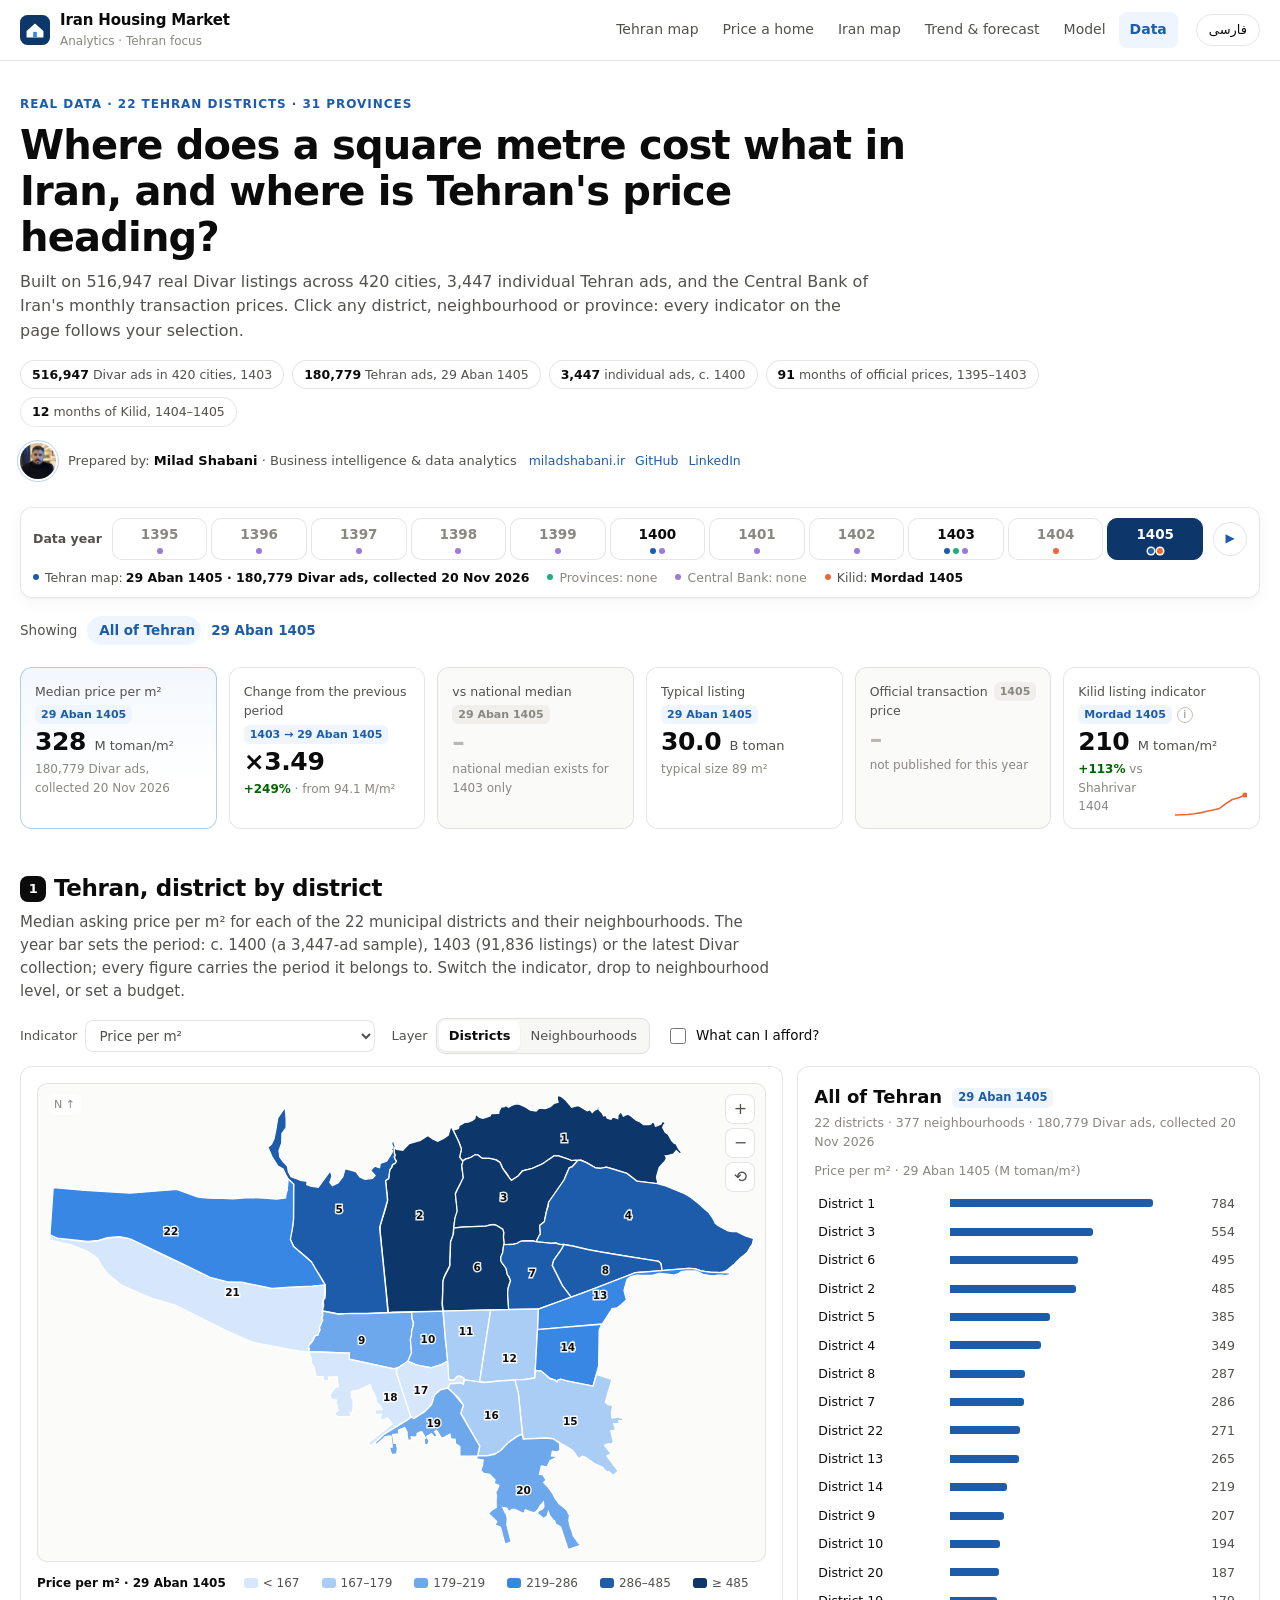
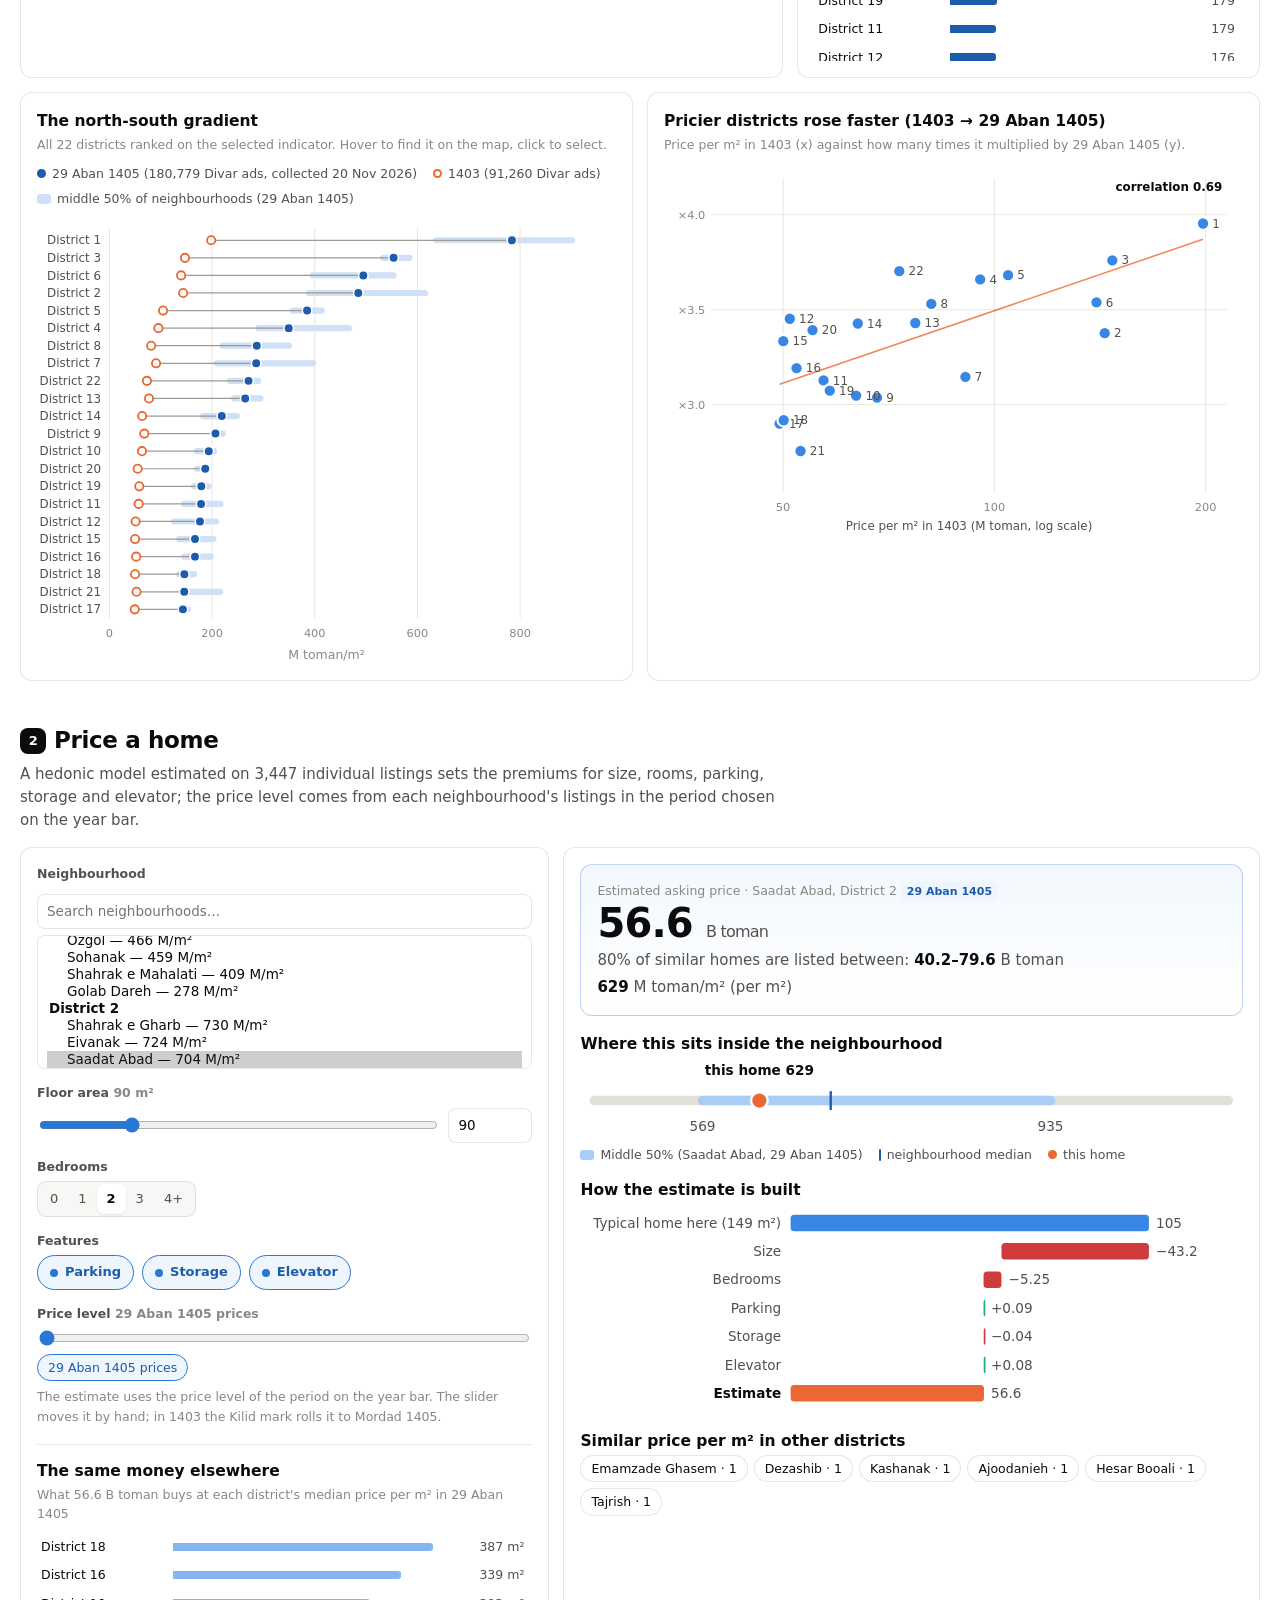
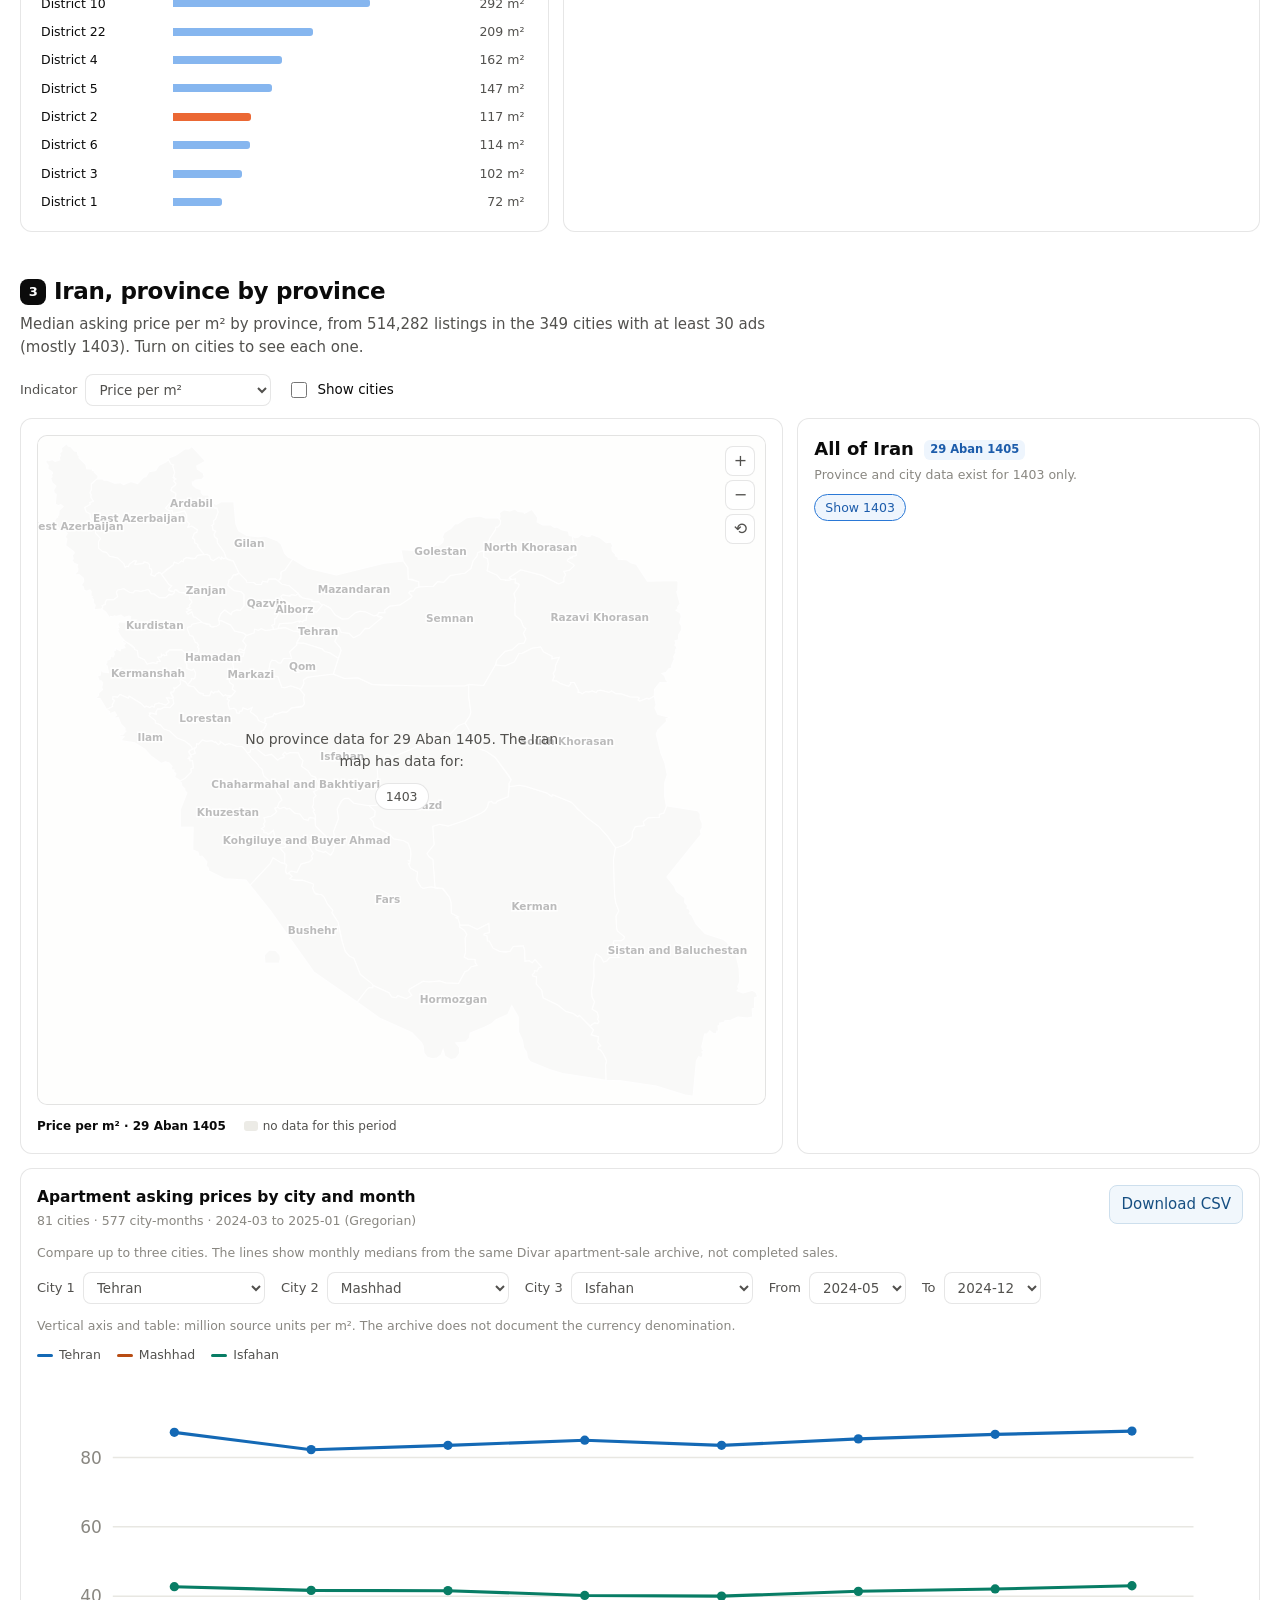
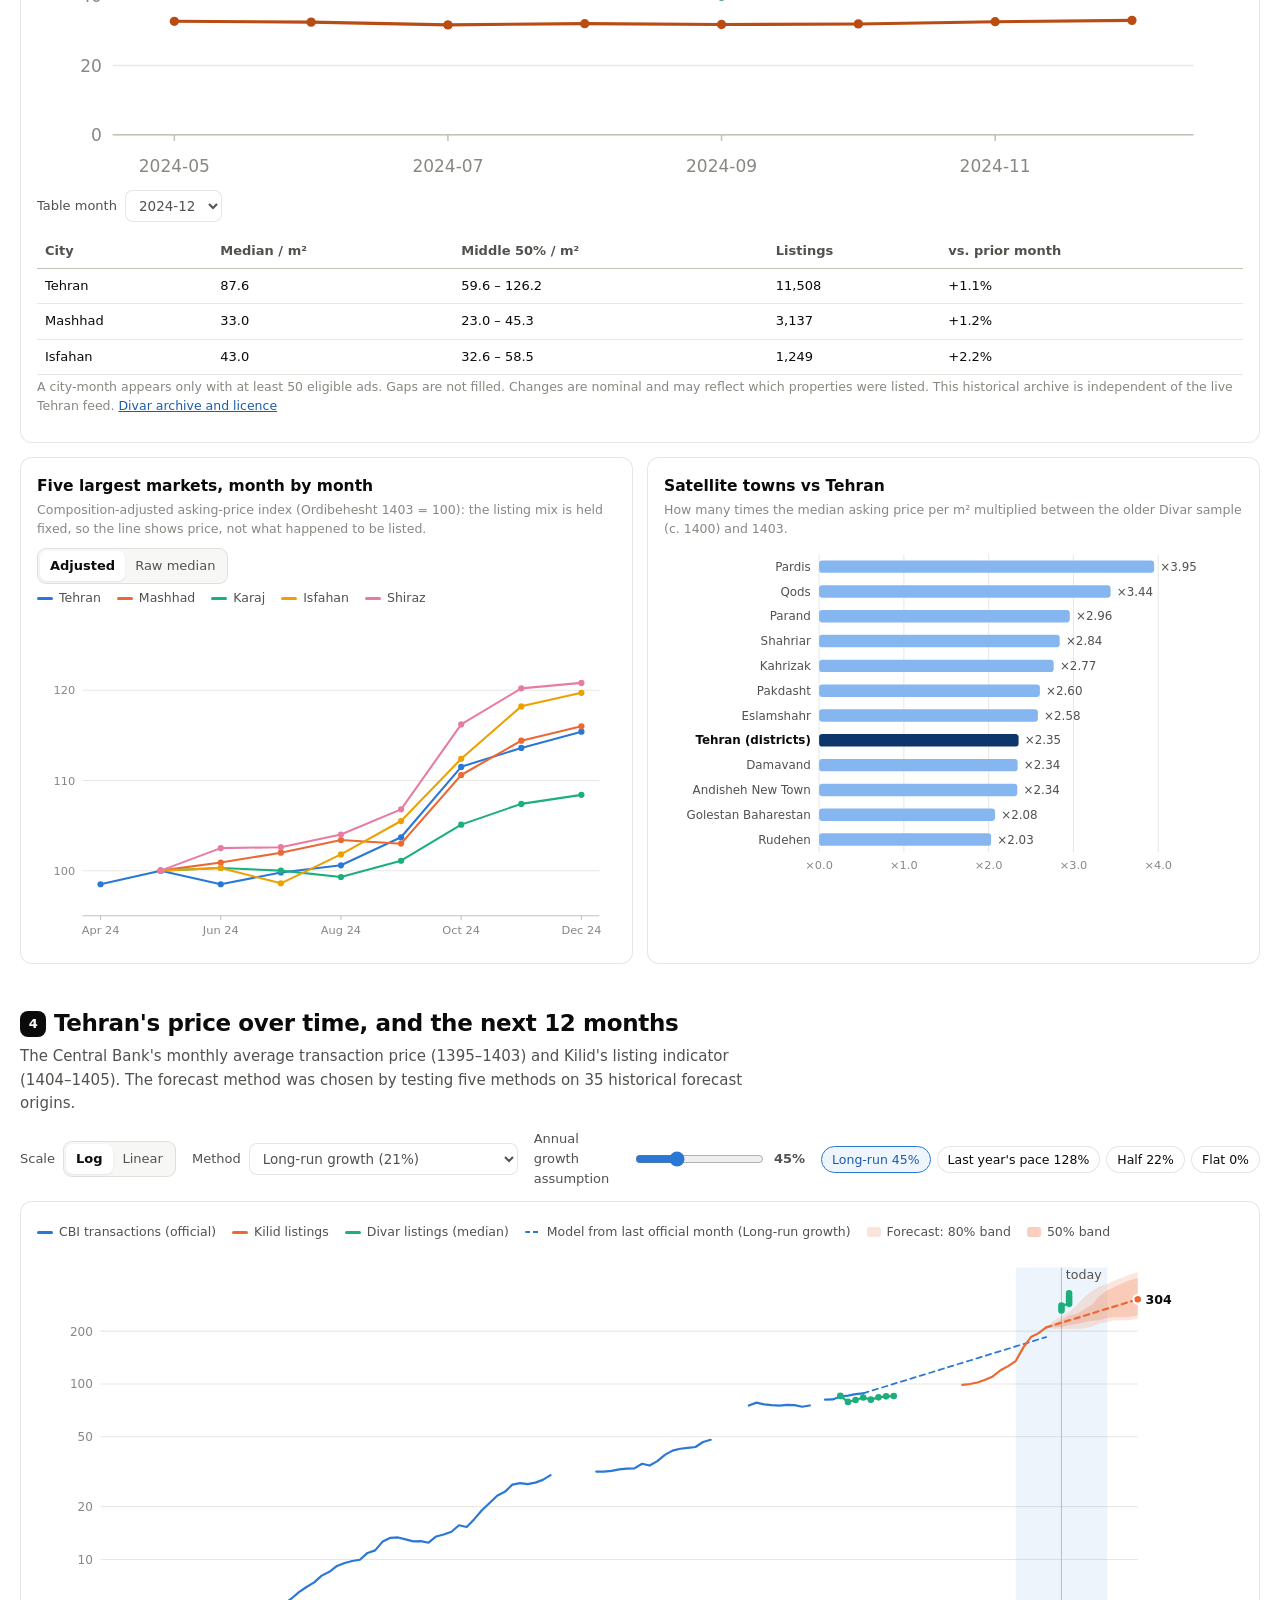
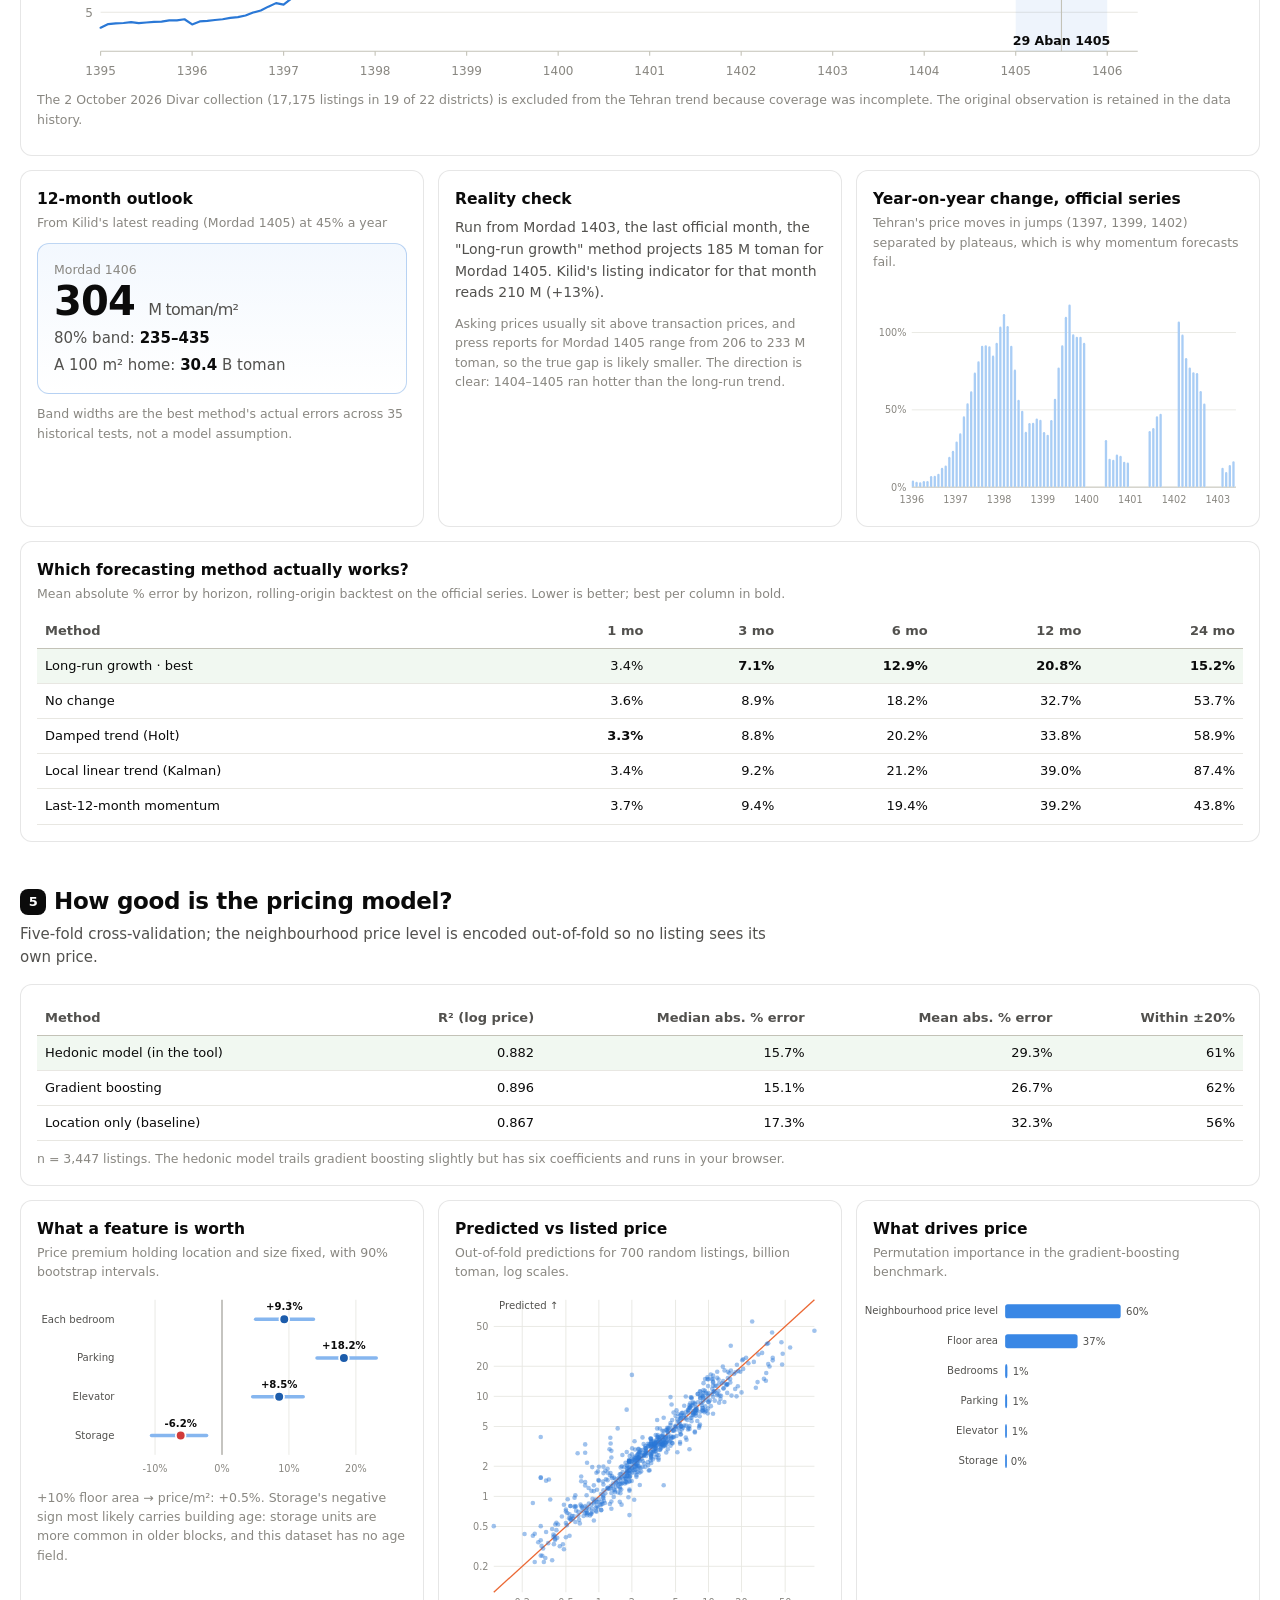
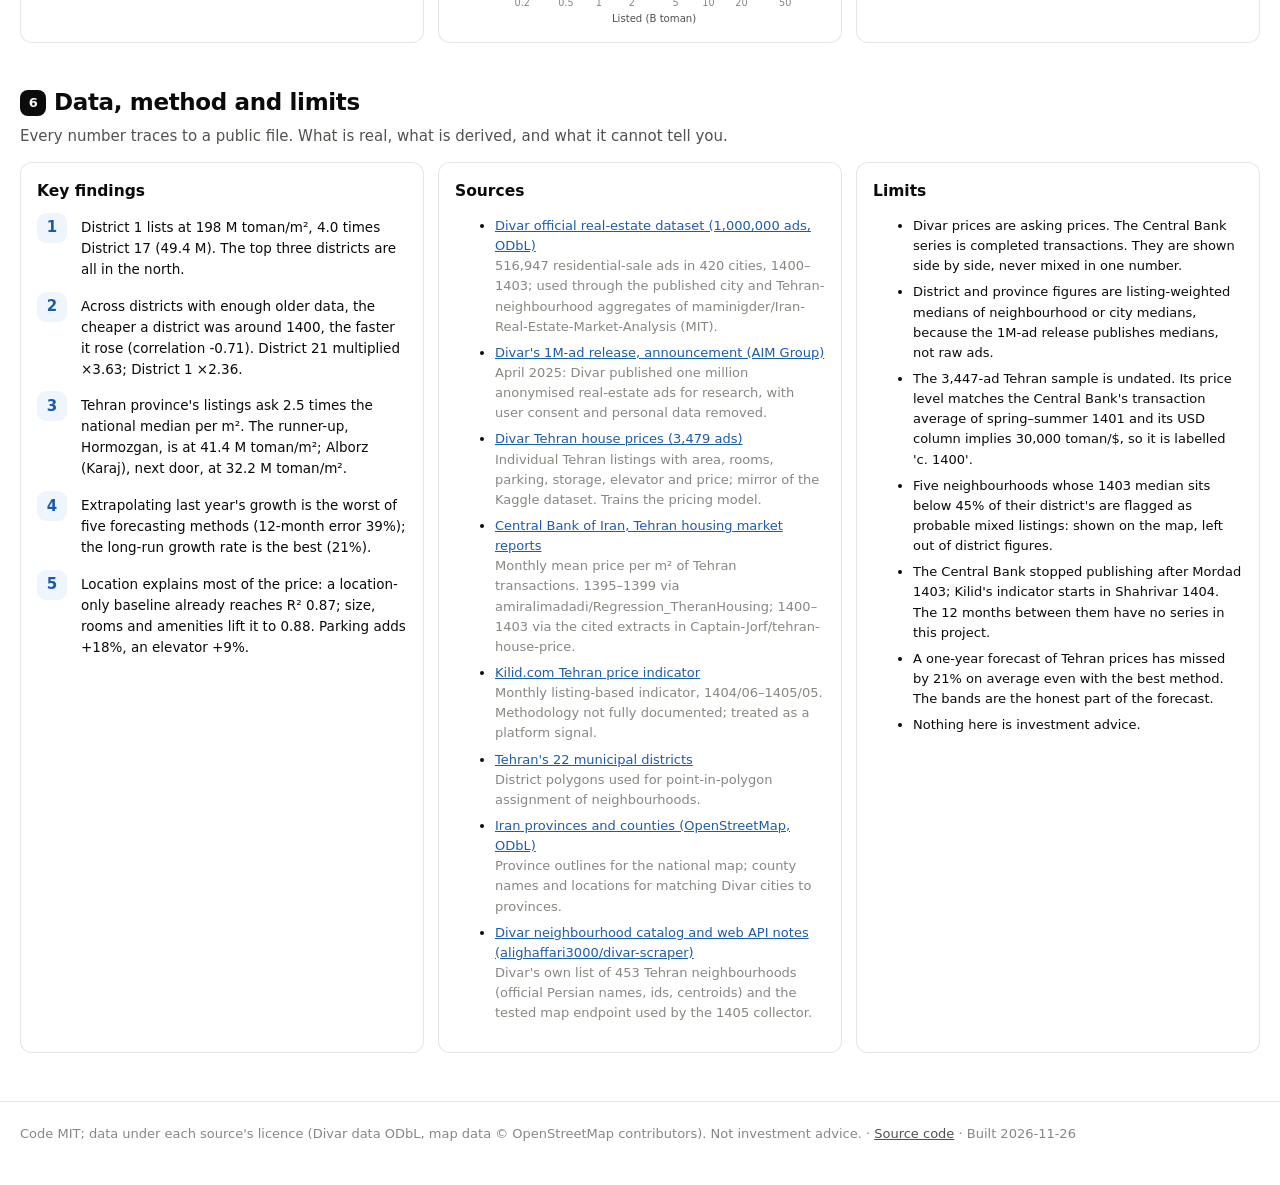
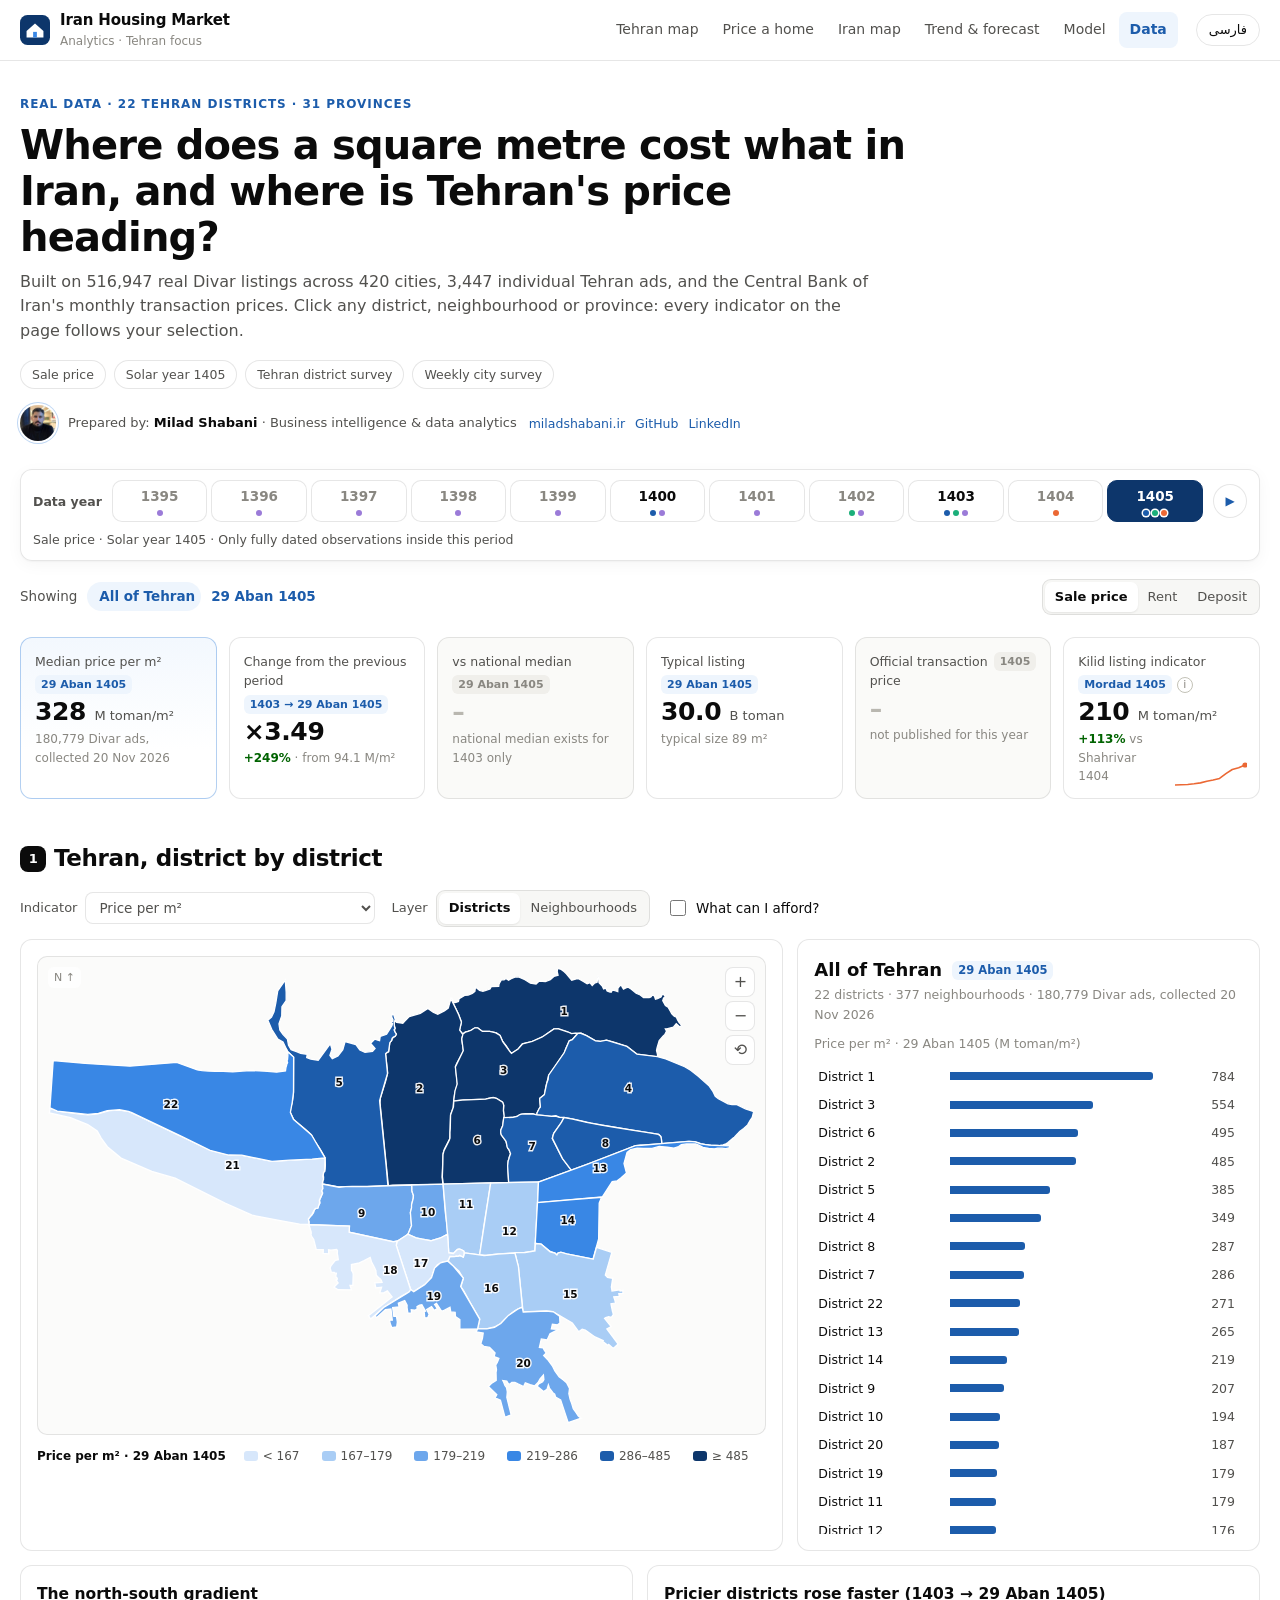
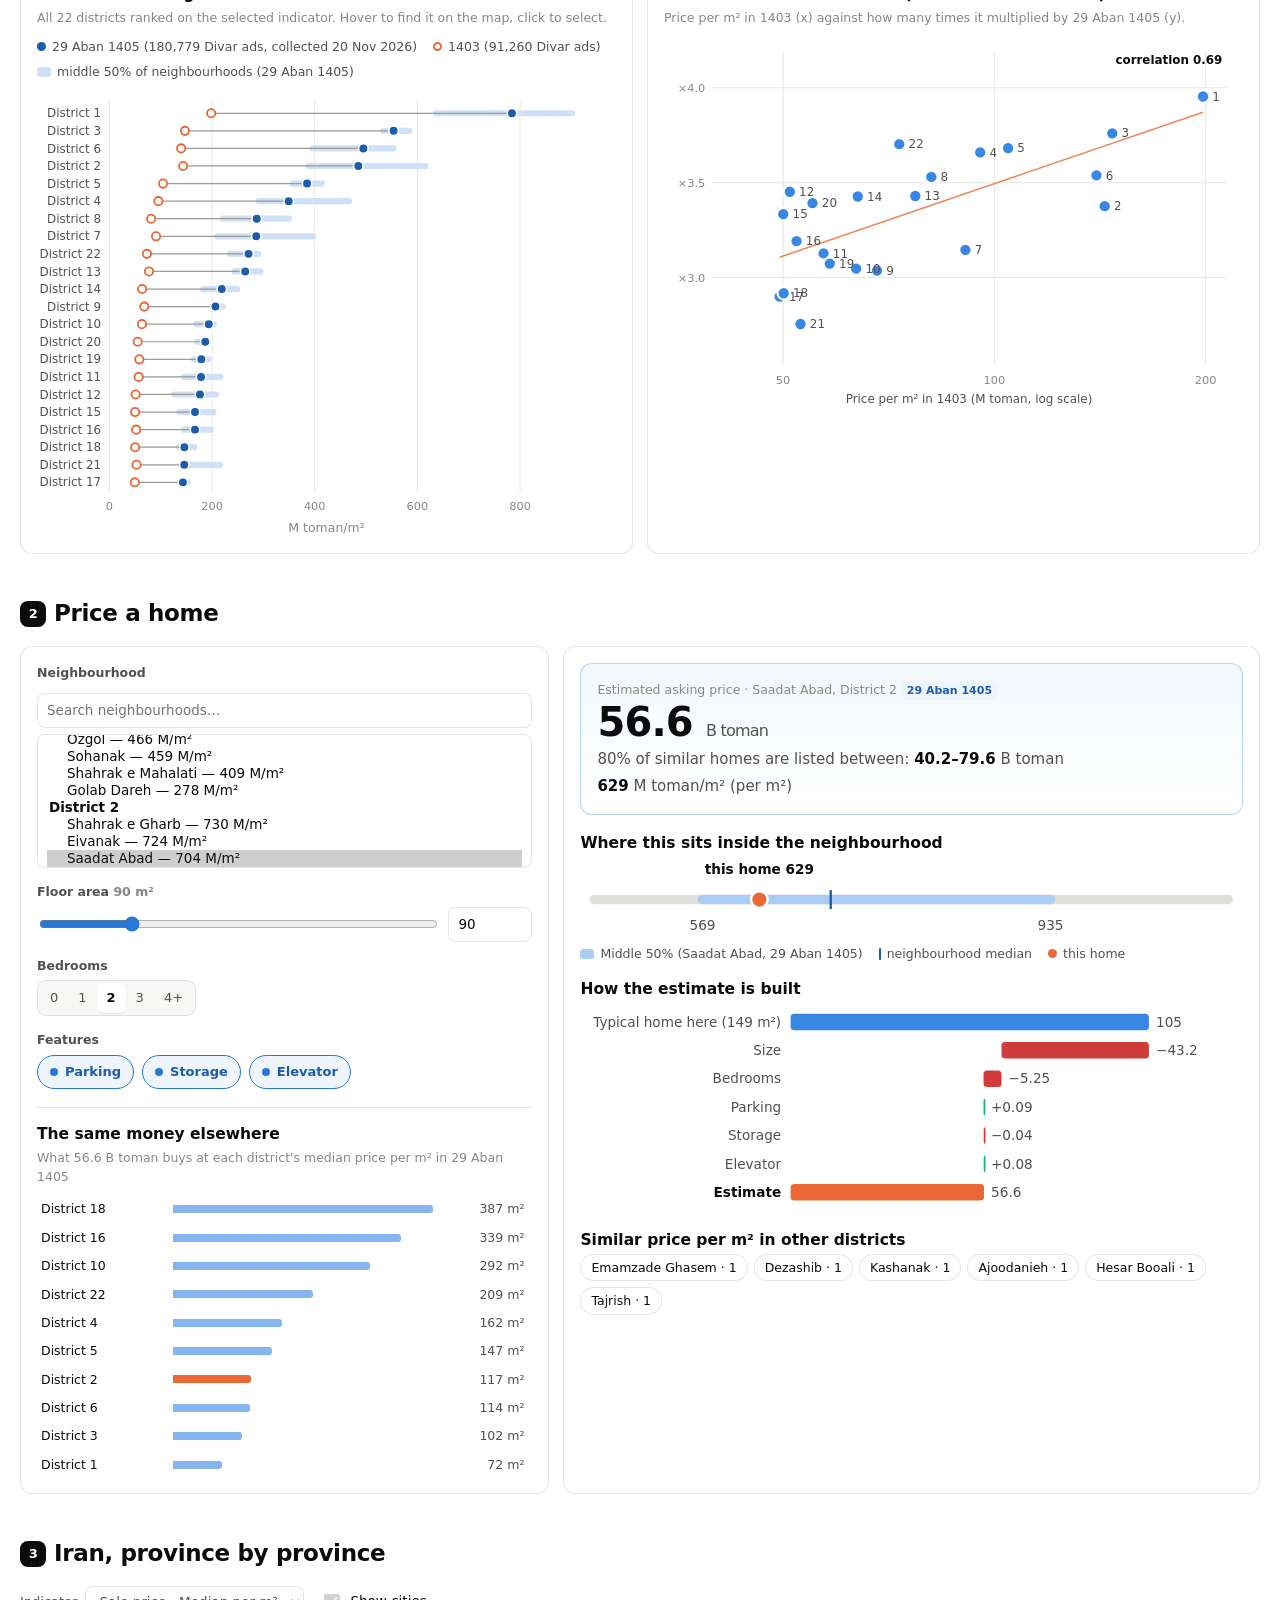
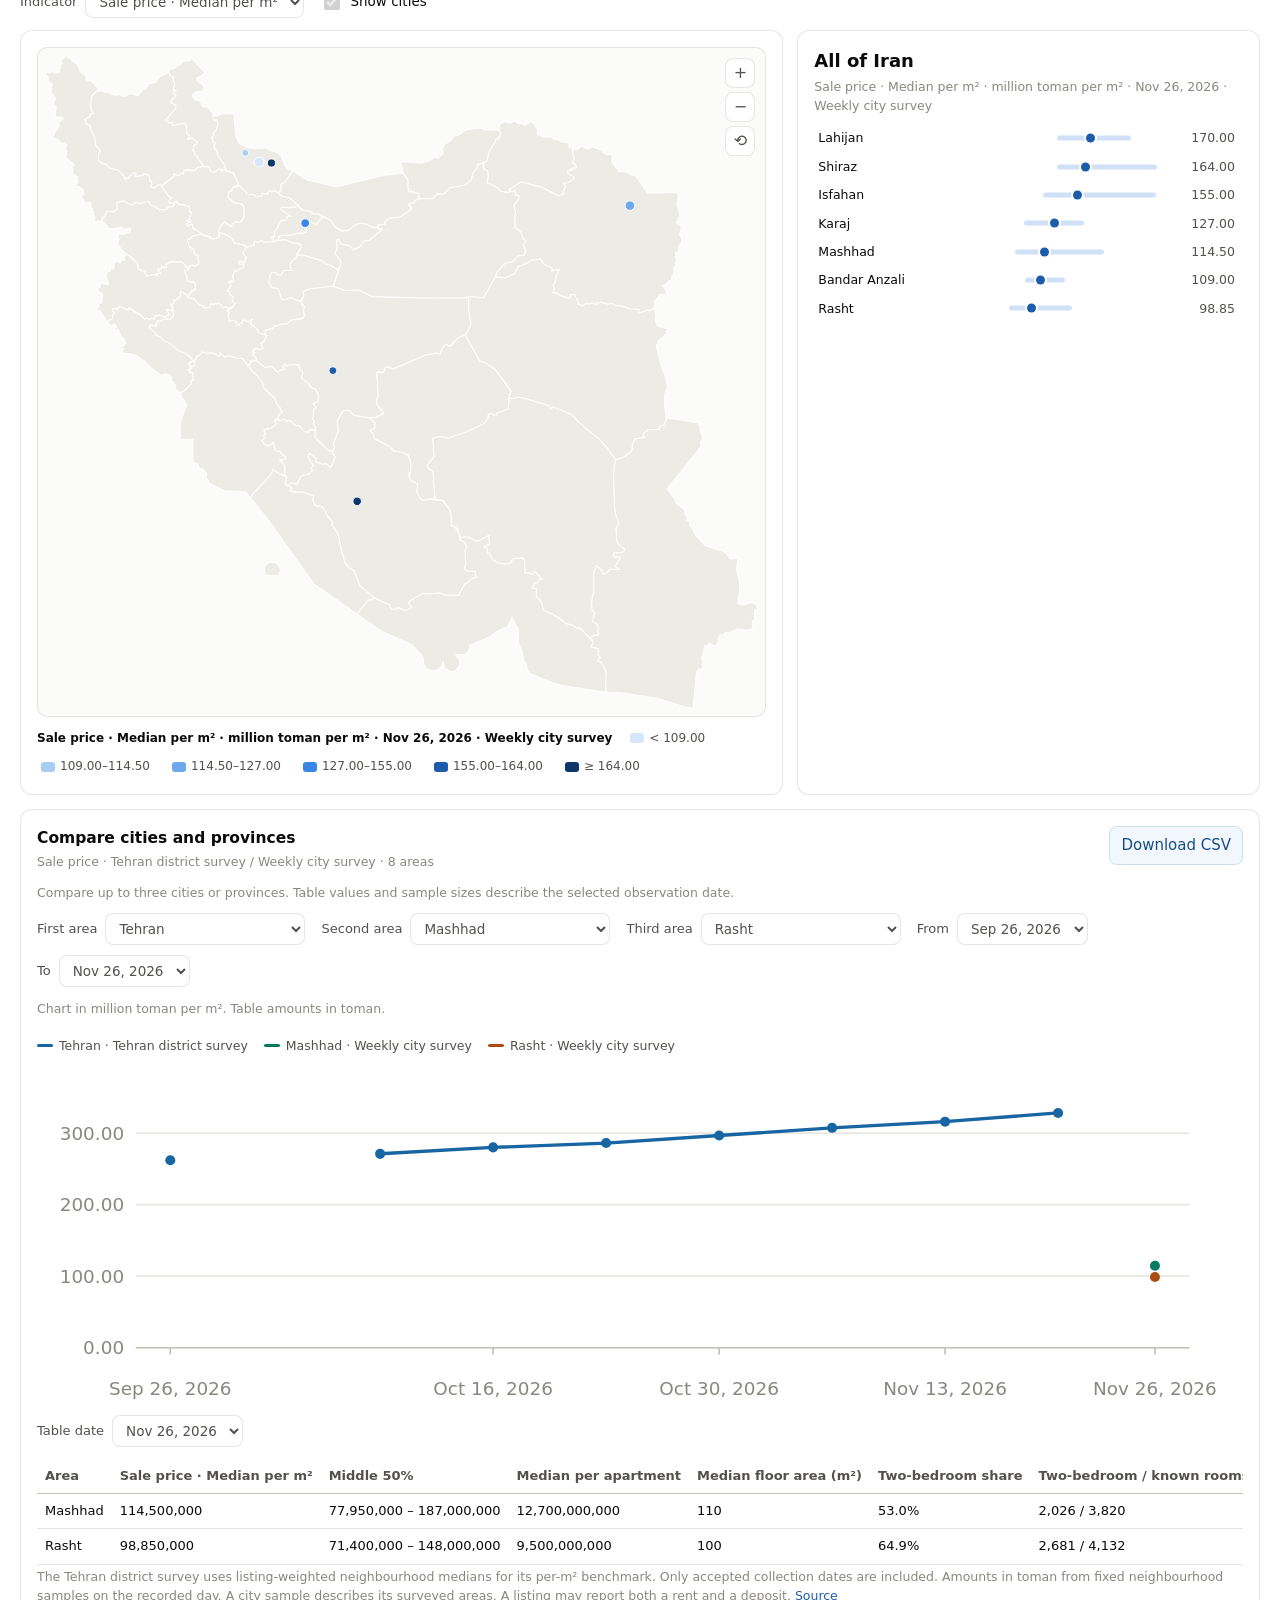
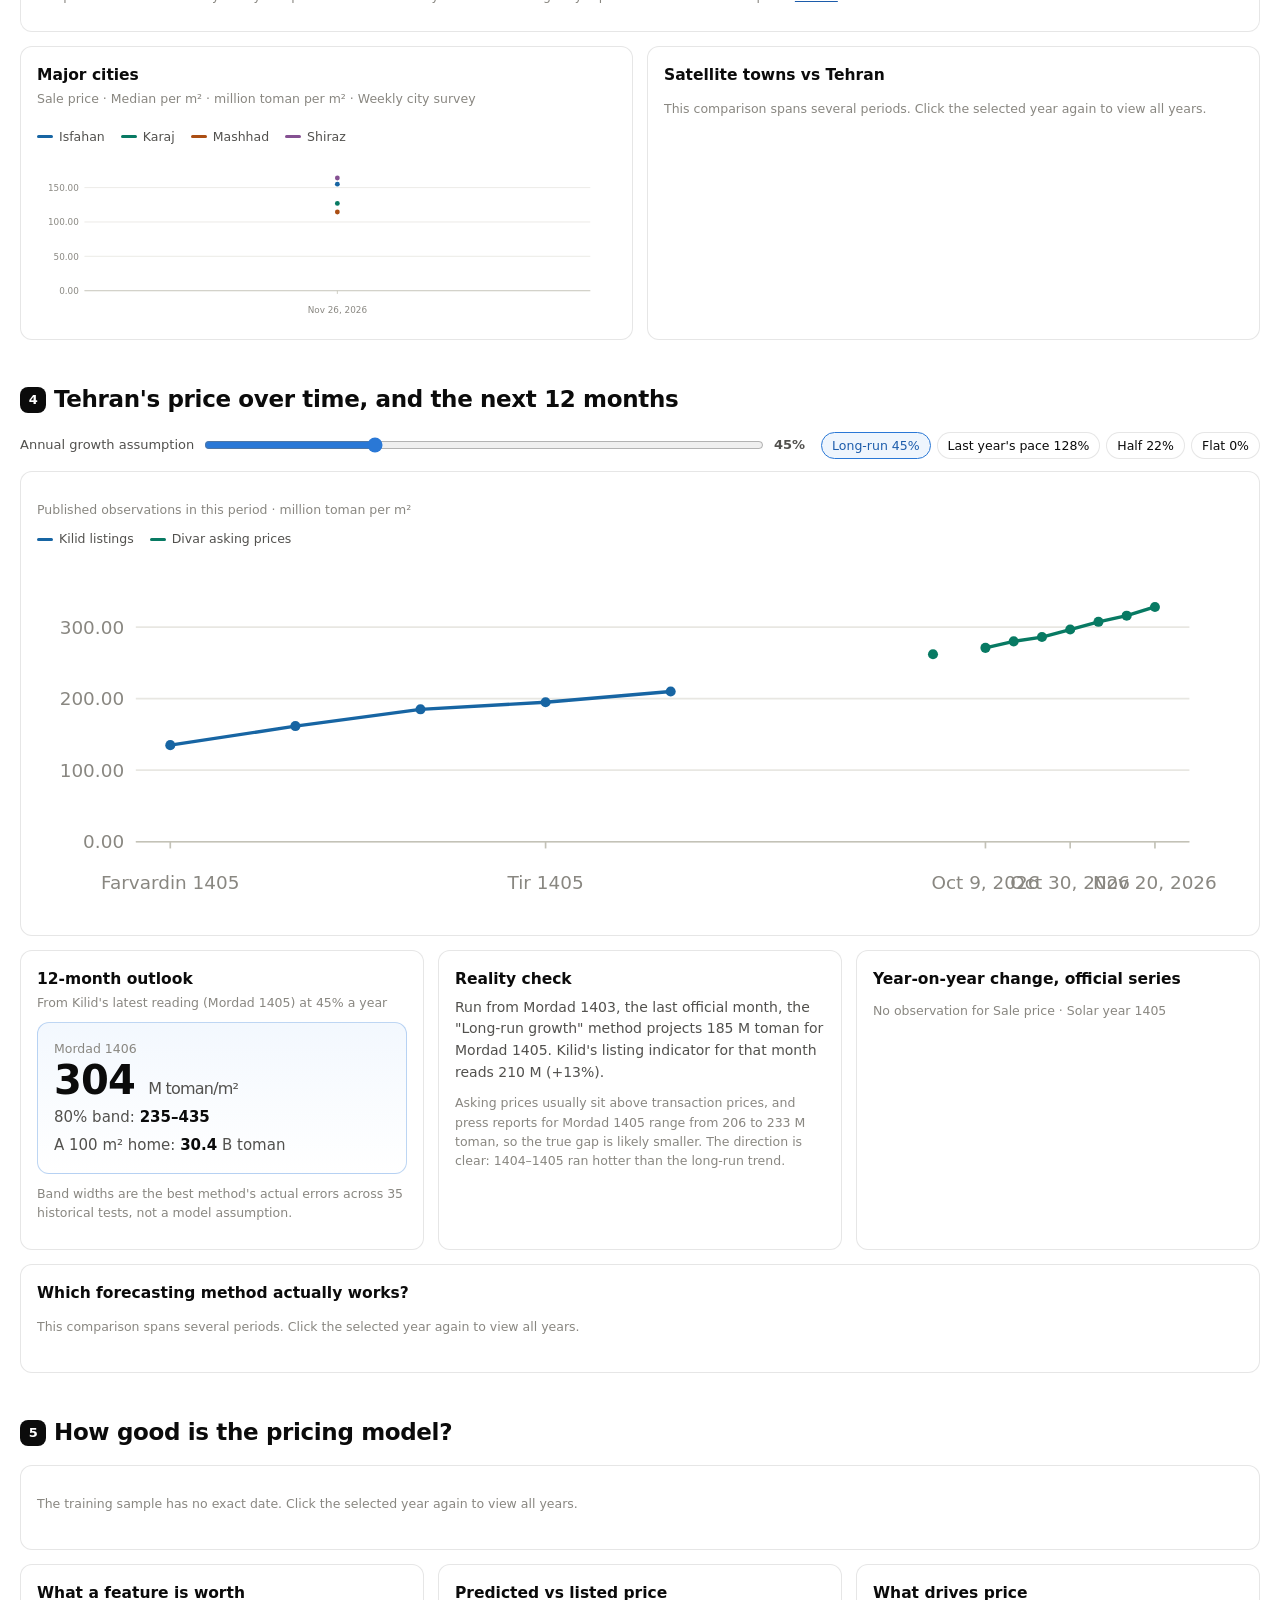
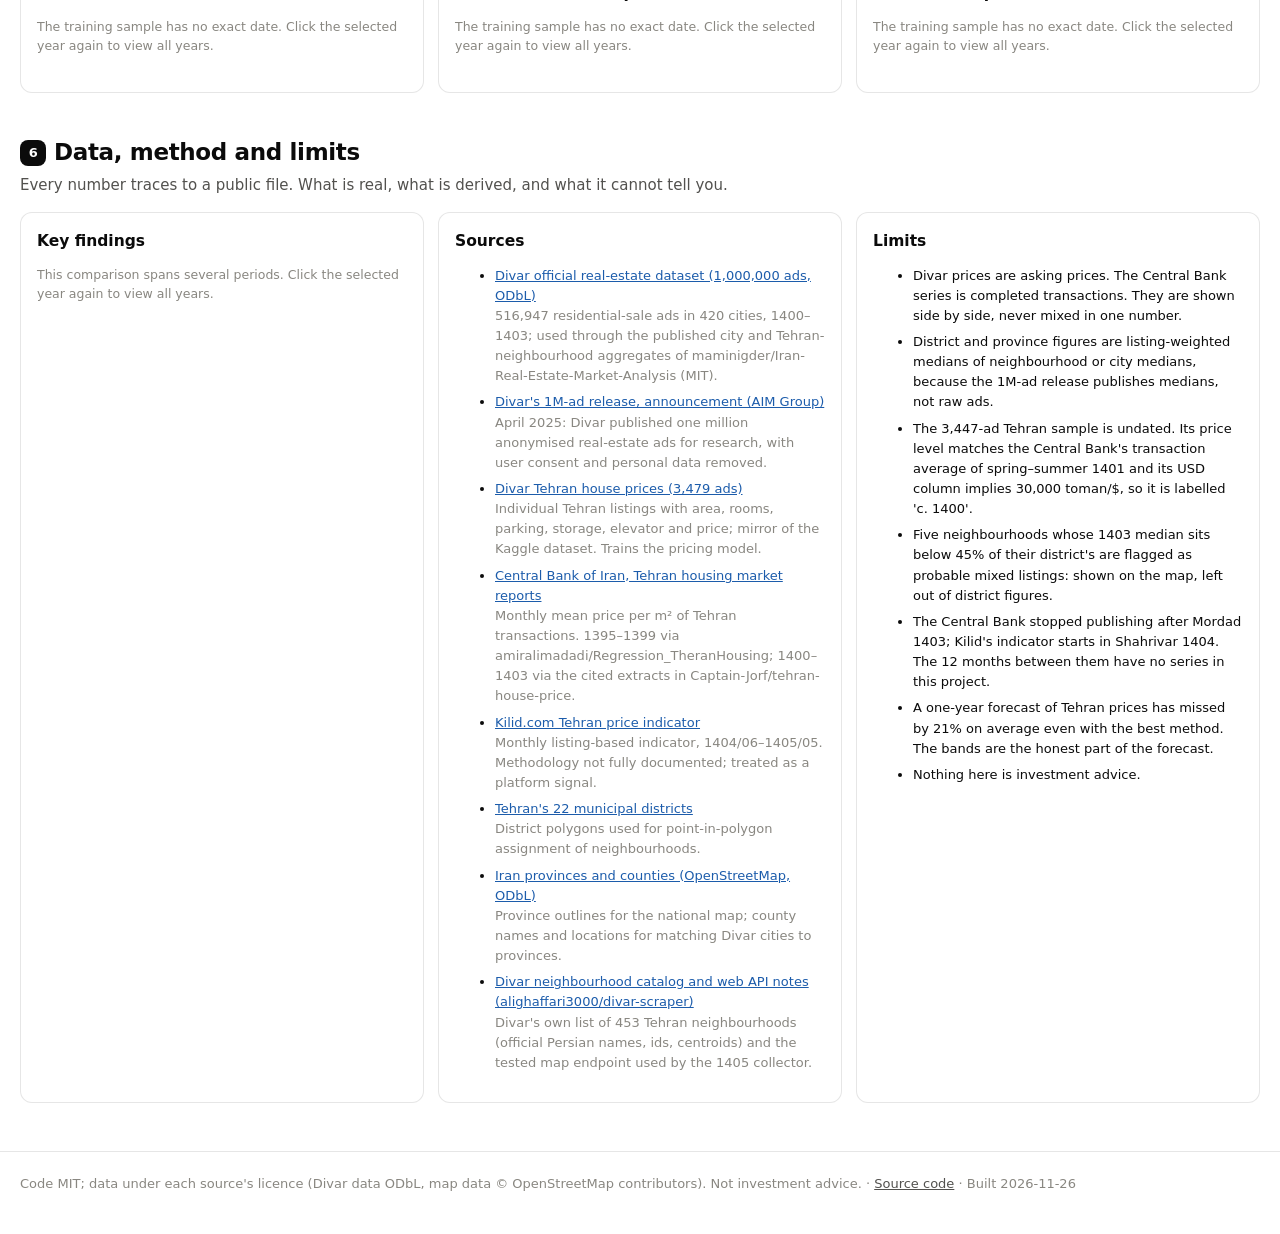
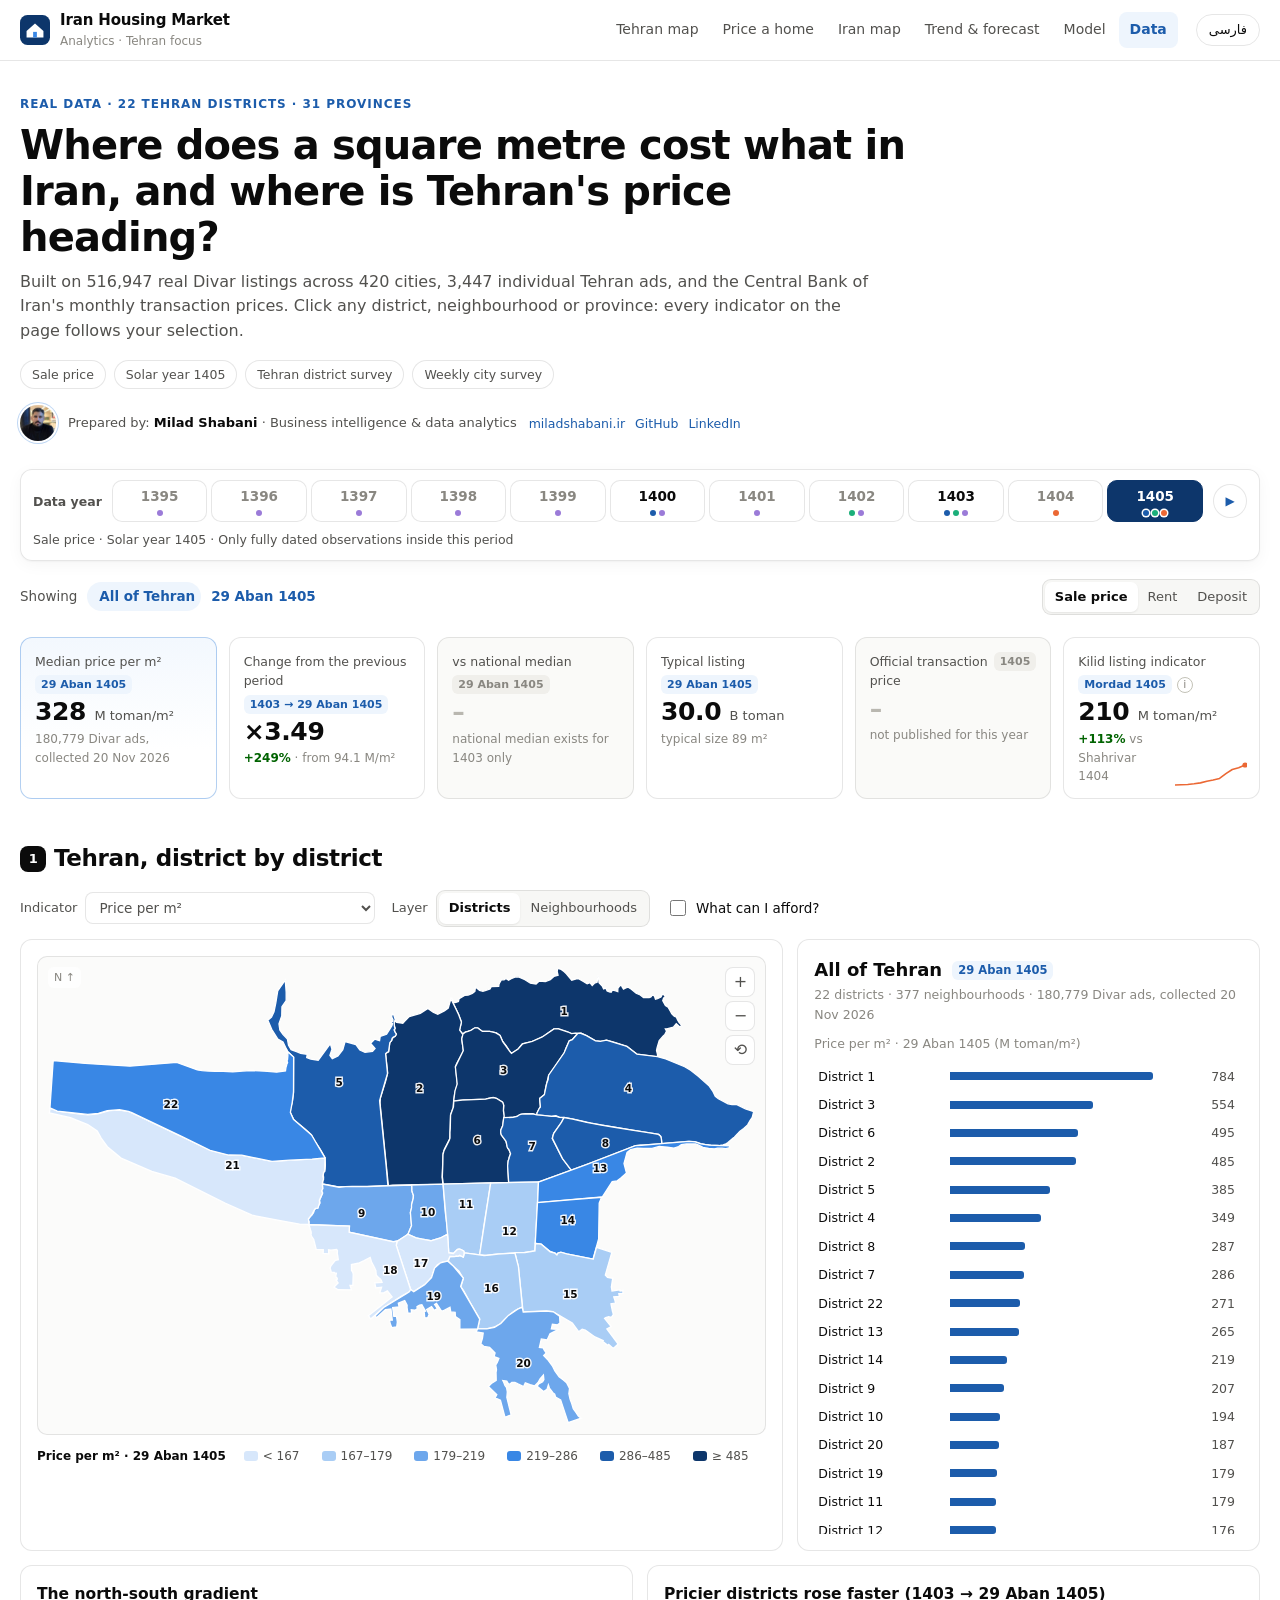
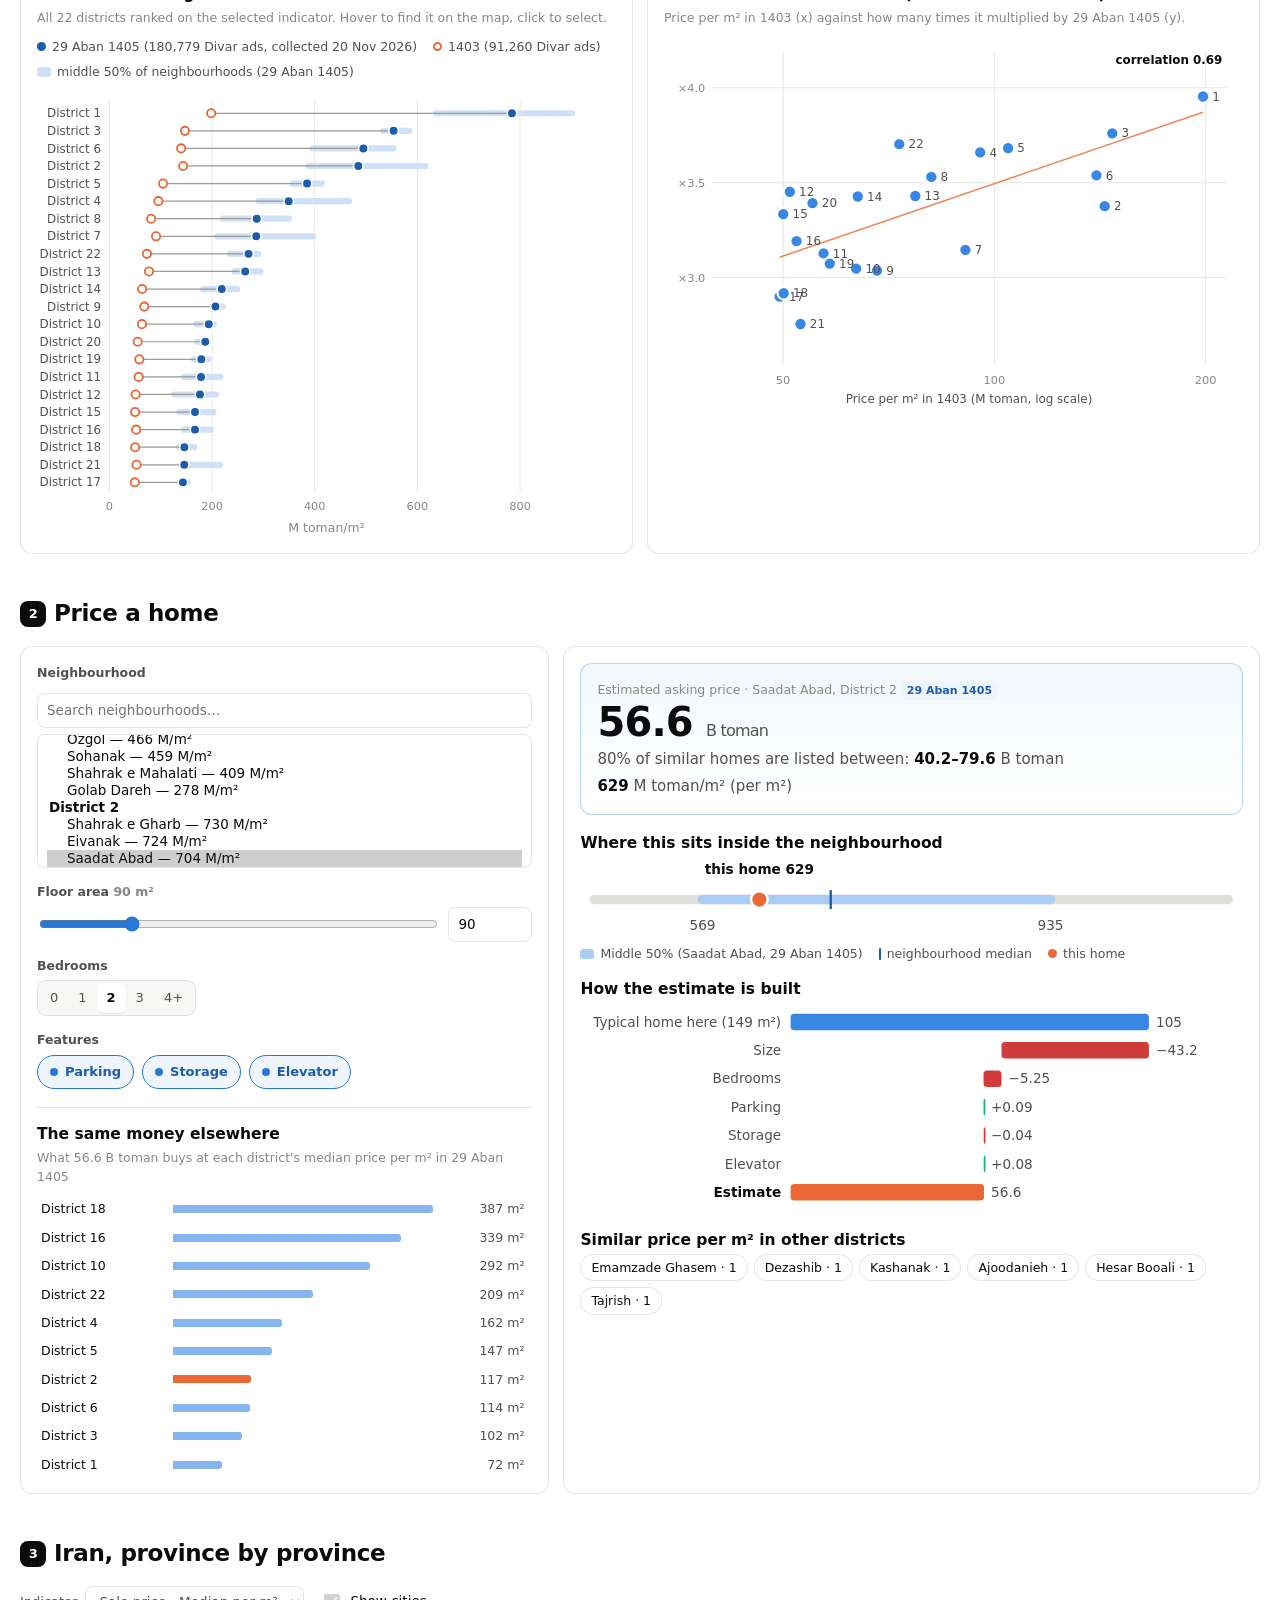
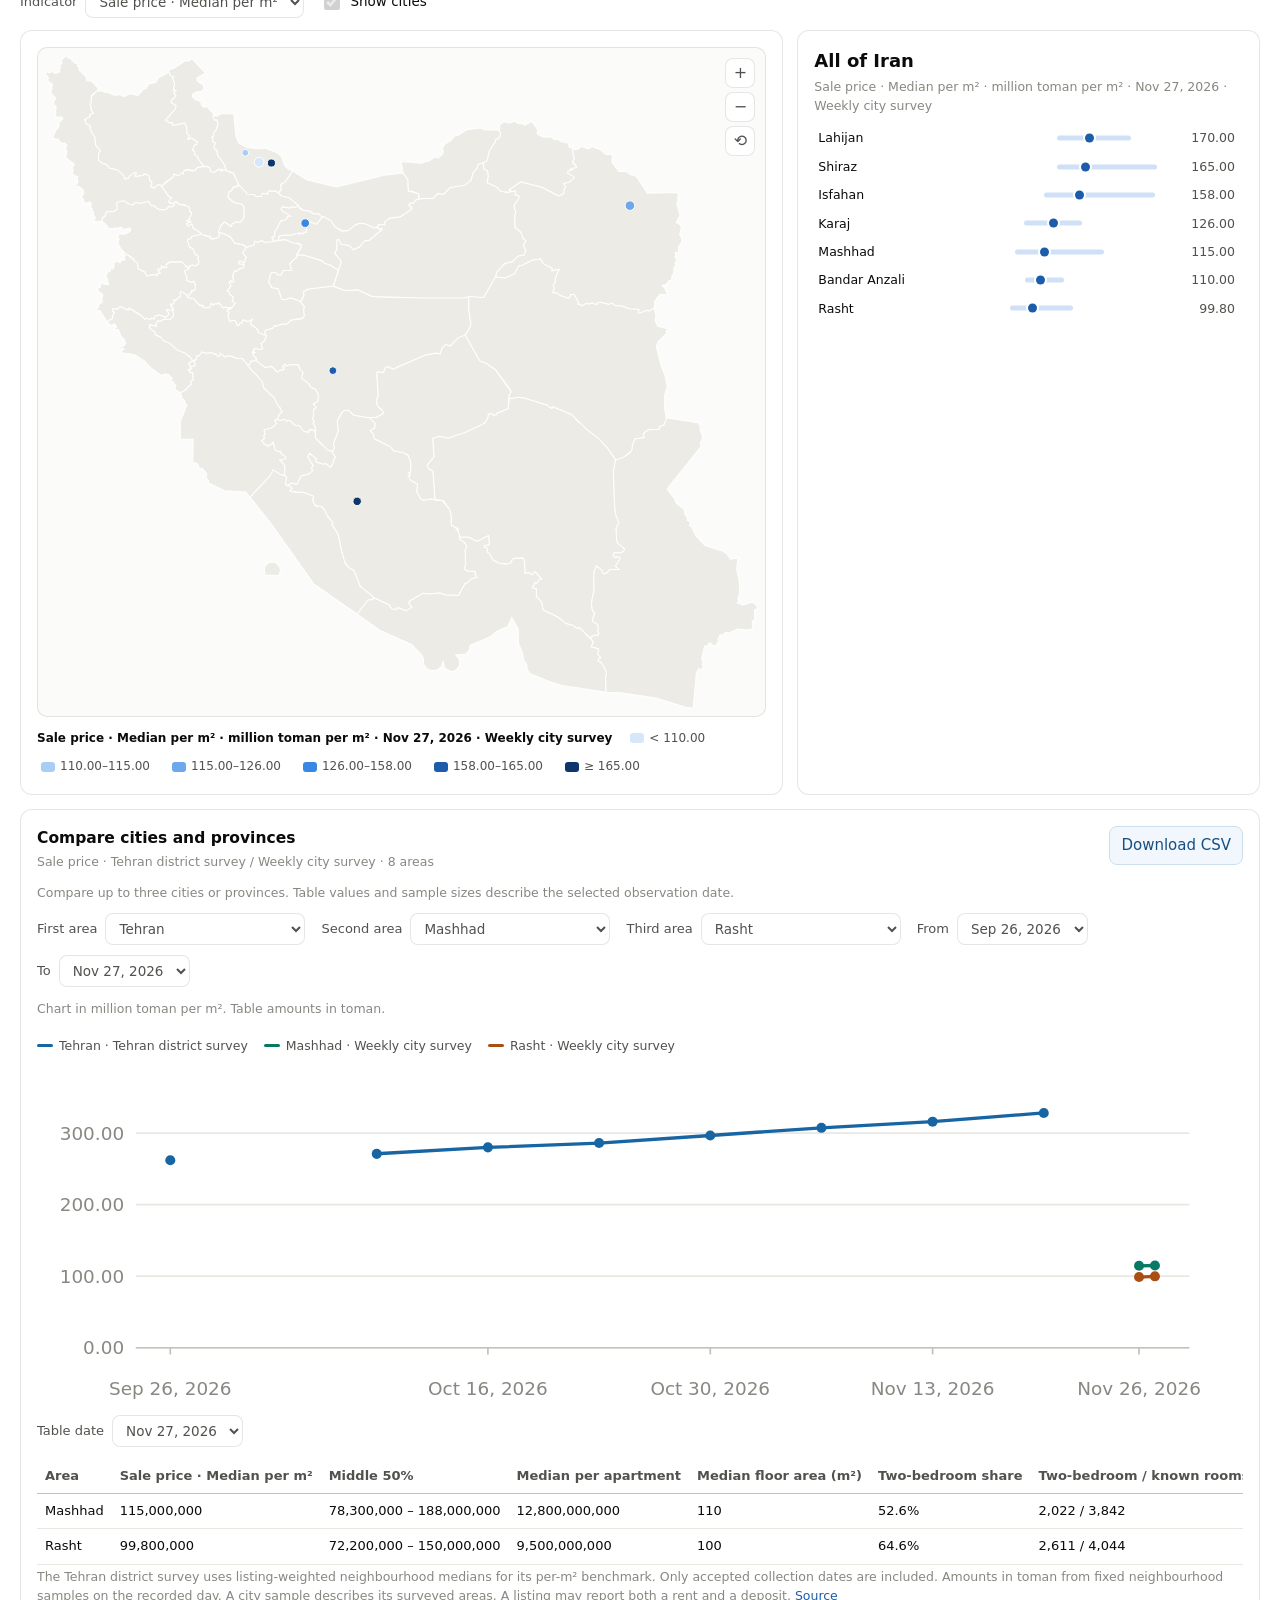
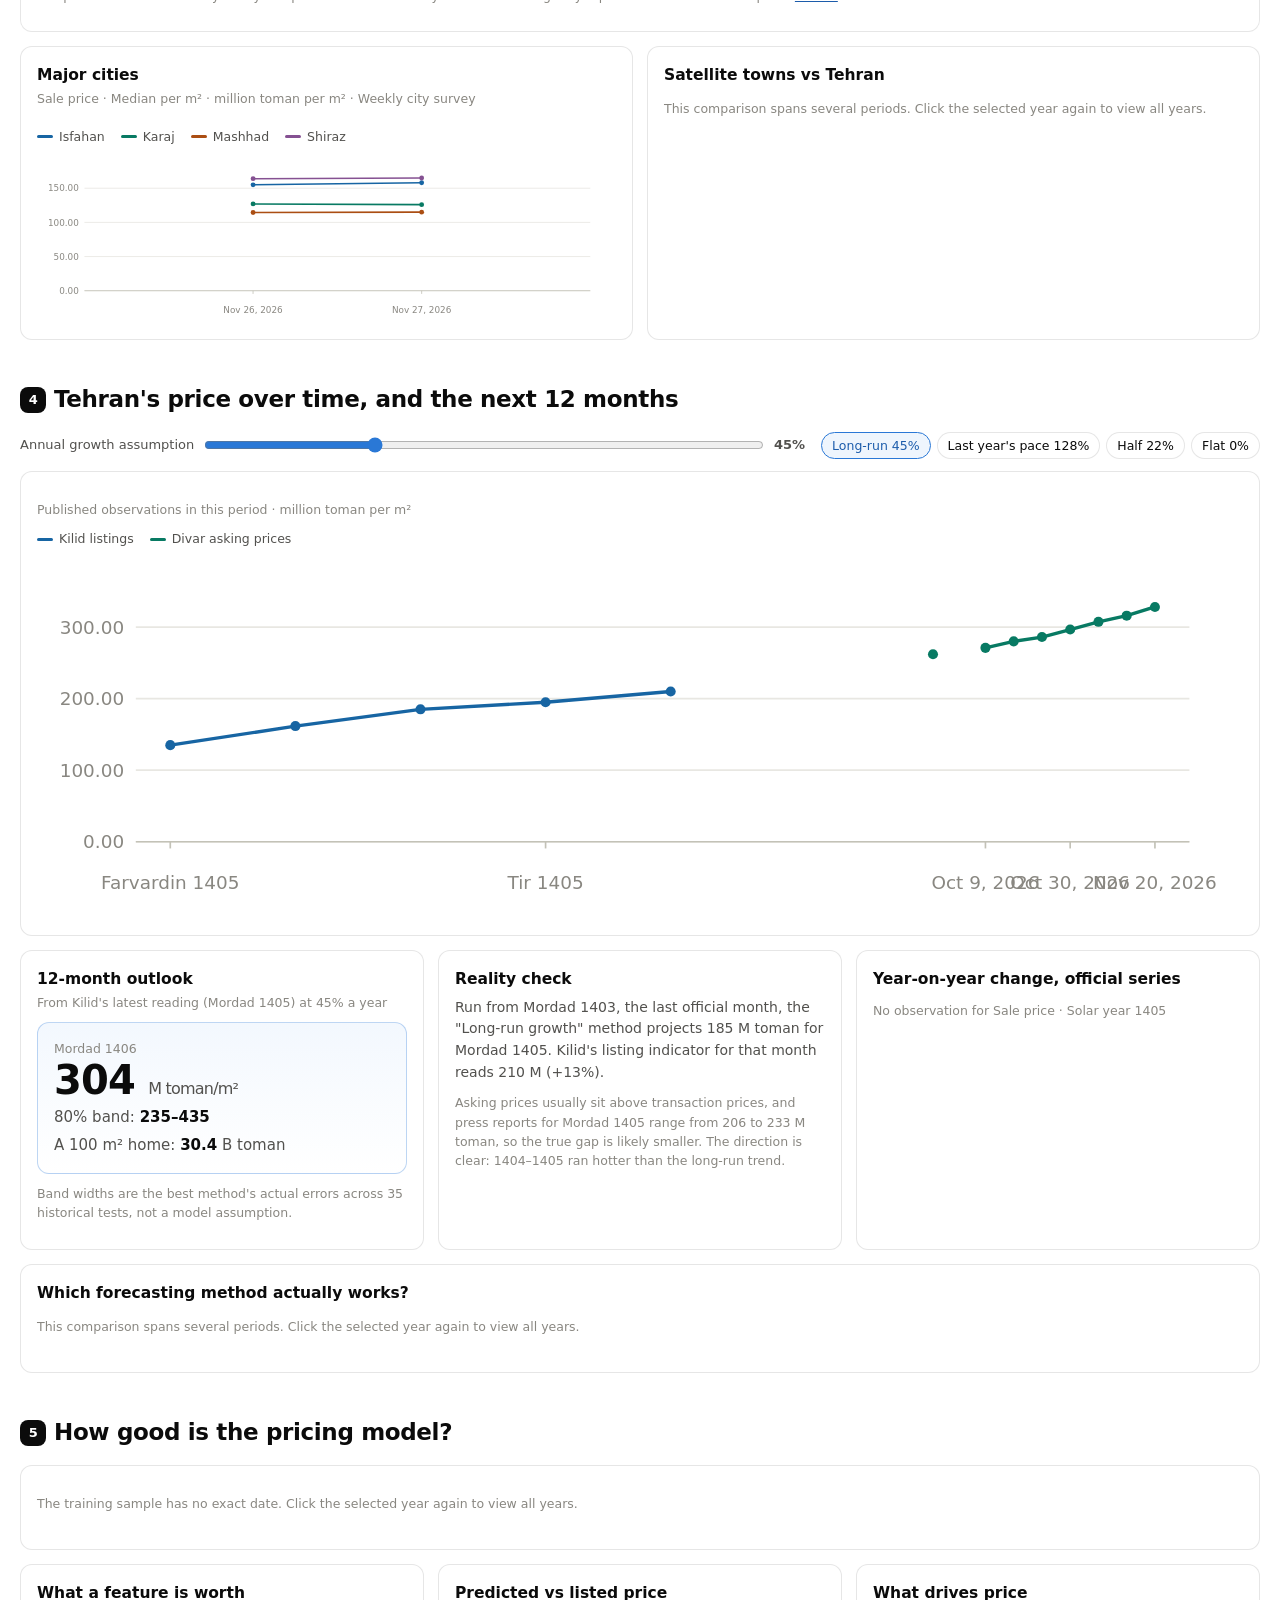
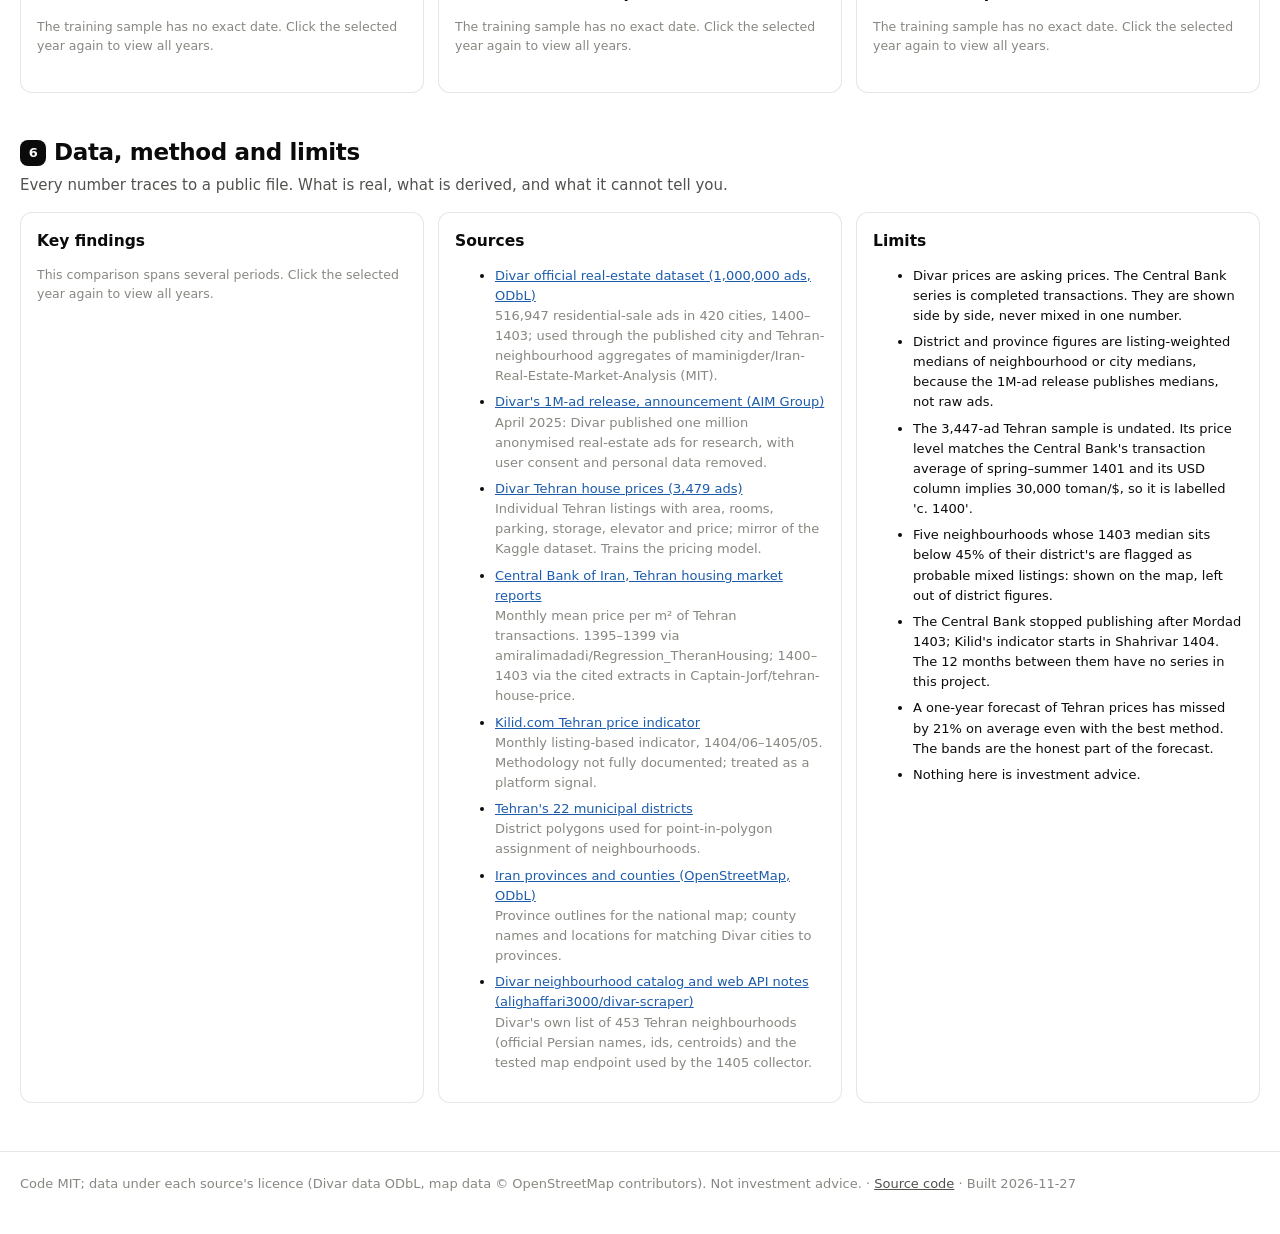
